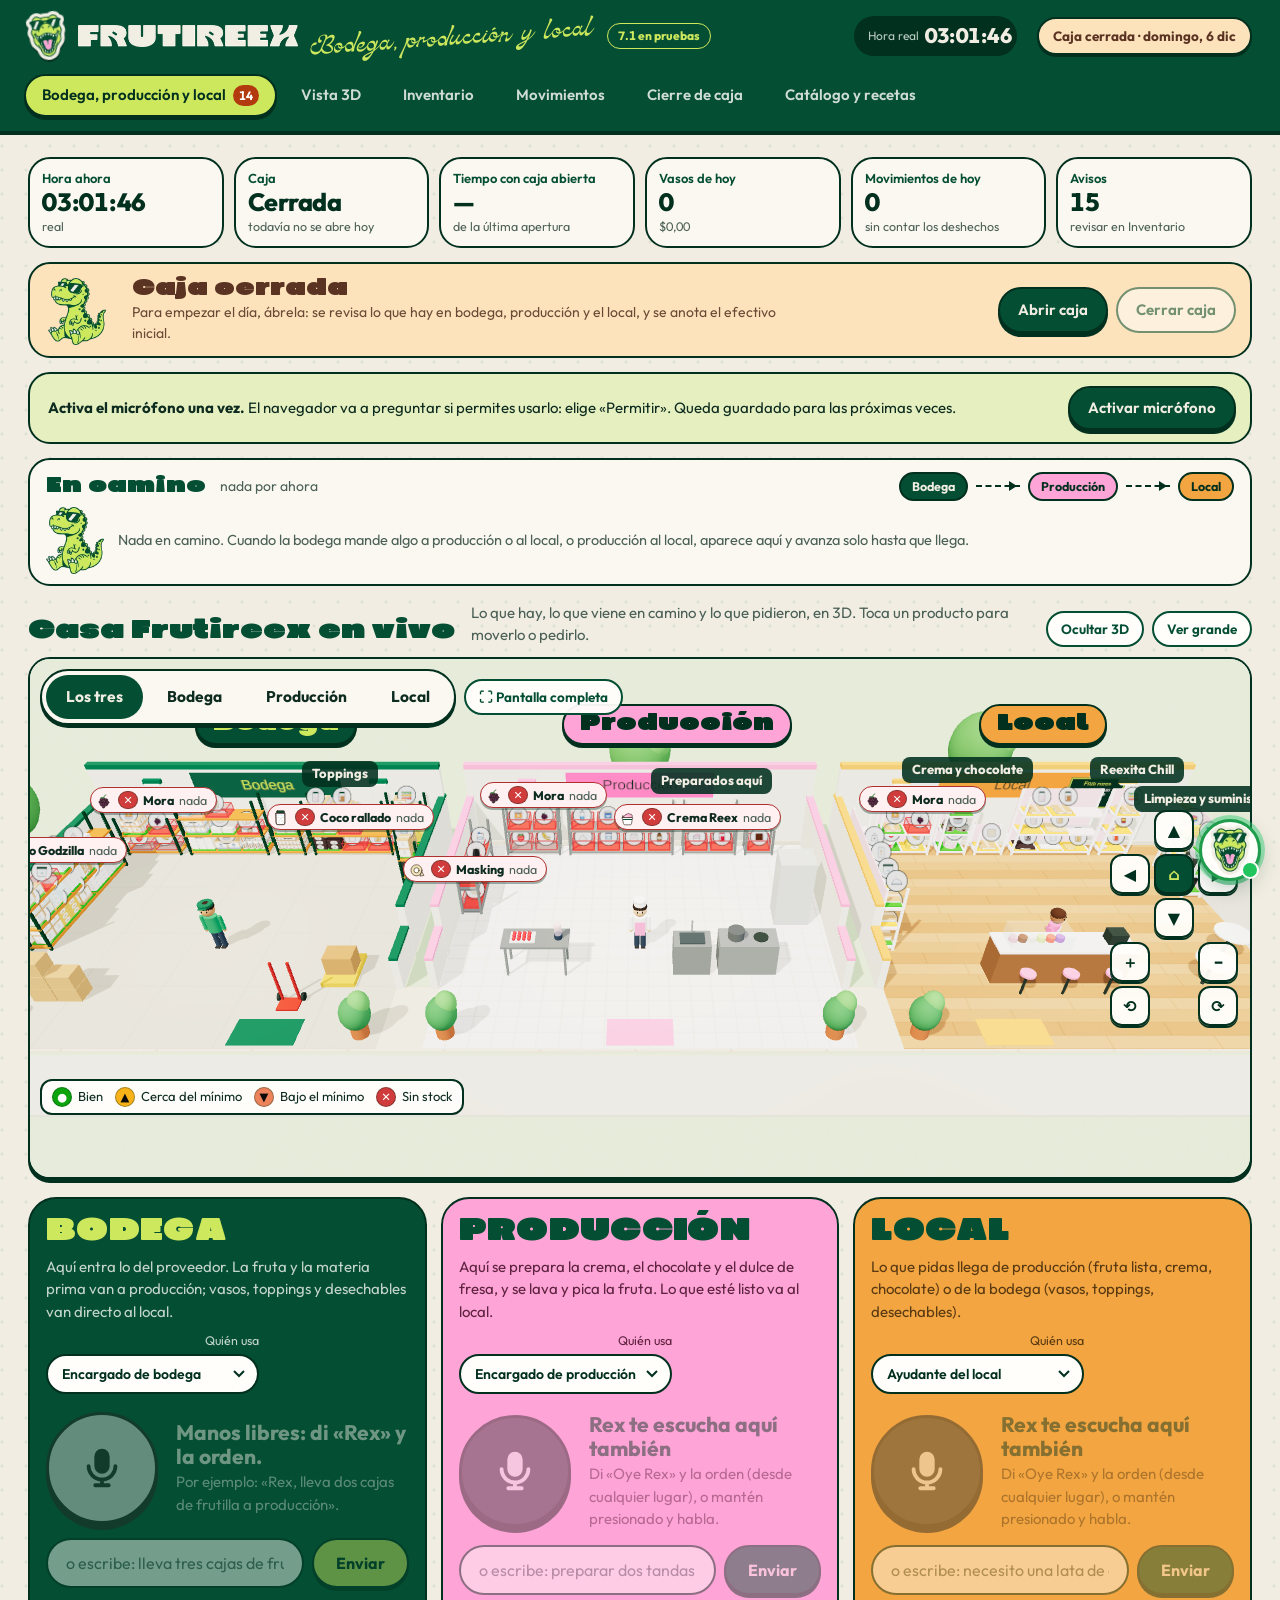
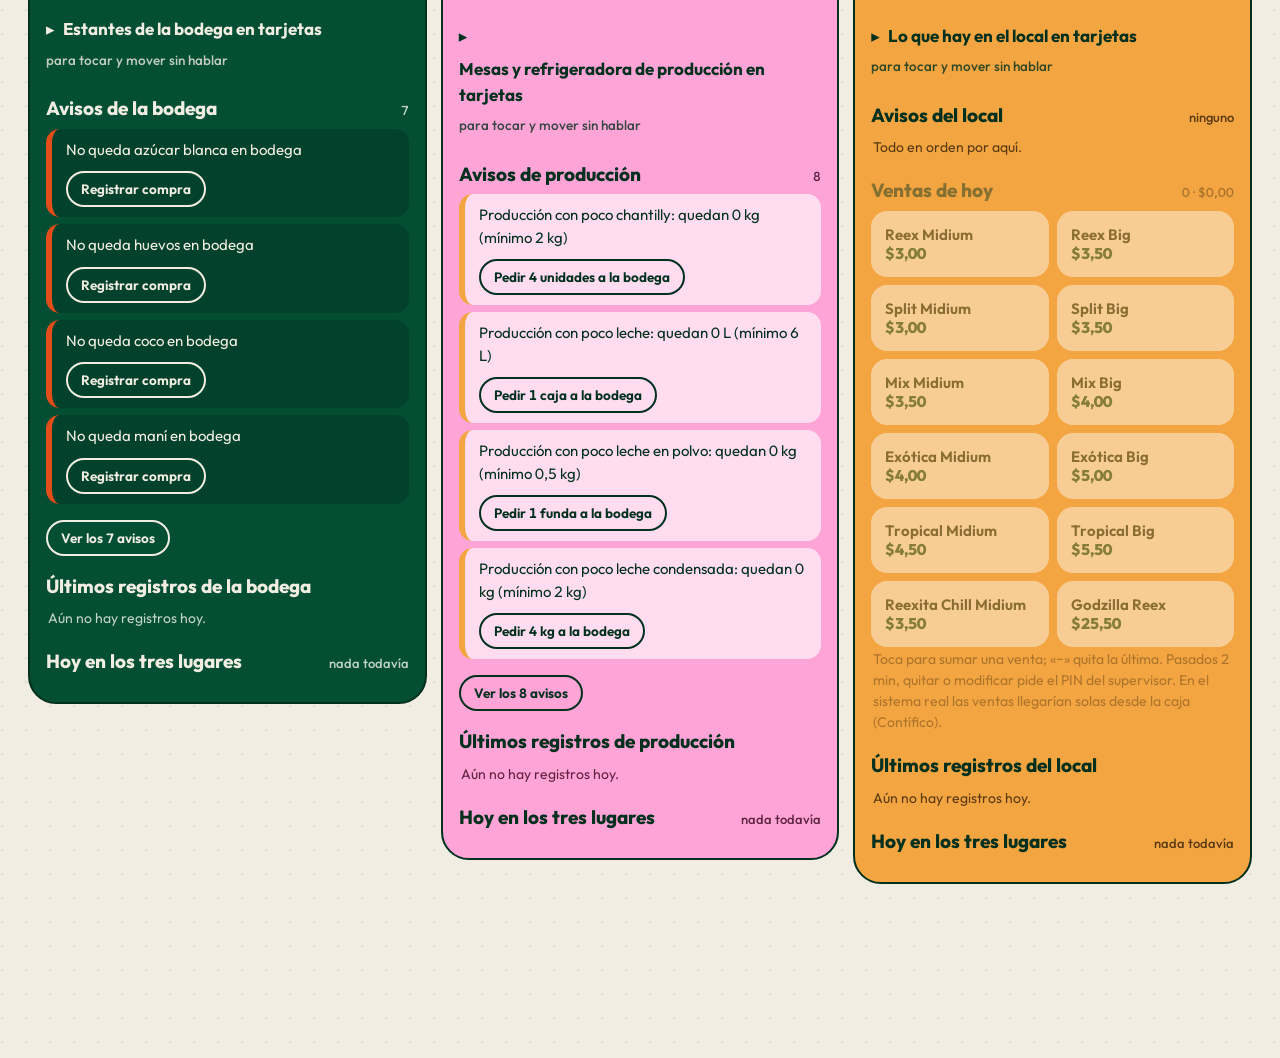
==== index.html @ 5daaaaa0 "Add files via upload" ====
<!doctype html>
<html lang="es">
<head>
<meta charset="utf-8">
<meta name="viewport" content="width=device-width,initial-scale=1">
<meta name="robots" content="noindex">
<meta name="theme-color" content="#044E33">
<title>Frutireex Bodega, Producción y Local</title>
<link rel="icon" href="[data-uri]">
<style>
/* Frutireex · Prototipo bodega V7 — diseño con la identidad de la marca (bodega · producción · local) */
@font-face{font-family:"Outfit";src:url([data-uri]) format("woff2");font-weight:100 900;font-style:normal;font-display:swap}
@font-face{font-family:"Zilla Rounded";src:url([data-uri]) format("woff2");font-weight:400 900;font-display:swap}
@font-face{font-family:"Fresh Blushes";src:url([data-uri]) format("woff2");font-weight:400;font-display:swap}
:root{
  --verde:#044E33;--verde-2:#0A6343;--hondo:#02301F;--musgo:#0B5A3C;
  --lima:#CEE85D;--lima-2:#E5EFC0;--lima-3:#F3F8DE;--lima-osc:#8DB22A;
  --rosa:#FFA4D6;--rosa-2:#FFD3EA;--rosa-3:#FFEDF6;--rosa-tinta:#8E2C5C;
  --crema:#F1EDE2;--papel:#FBF8F1;--blanco:#FFFEFB;--linea:#D9D0BB;--linea-2:#E8E1CF;
  --tinta:#0D2B1F;--tinta-2:#4B6056;--flama:#E24D1A;--flama-t:#B23A0E;--naranja:#F2A541;--naranja-2:#FCE3BC;
  --banana:#F3E7BE;--choco:#5B3322;
  --f-ui:"Outfit","Segoe UI",system-ui,-apple-system,Roboto,Arial,sans-serif;
  --f-disp:"Zilla Rounded","Arial Black","Segoe UI Black",sans-serif;
  --f-script:"Fresh Blushes","Brush Script MT",cursive;
  --tinta-borde:2px solid var(--hondo);
  --r-xl:28px;--r-l:22px;--r:16px;--r-s:11px;
  --sombra-dura:0 4px 0 var(--hondo);
  --sombra-sticker:6px 6px 0 var(--hondo);
}
*{box-sizing:border-box}
html{-webkit-text-size-adjust:100%;scroll-padding-top:12px}
body{margin:0;color:var(--tinta);font:16px/1.5 var(--f-ui);font-variant-numeric:tabular-nums;-webkit-font-smoothing:antialiased;
  background:radial-gradient(circle at 2px 2px,rgba(4,78,51,.075) 1.3px,transparent 1.8px) 0 0/24px 24px,var(--crema)}
button,input,select,textarea{font:inherit;color:inherit}
button{cursor:pointer}
img{max-width:100%}
:focus-visible{outline:3px solid var(--flama);outline-offset:2px;border-radius:6px}
.sr{position:absolute;width:1px;height:1px;overflow:hidden;clip:rect(0 0 0 0);white-space:nowrap}
h1,h2,h3{margin:0;line-height:1.15;font-weight:700}
.tenue{color:var(--tinta-2);opacity:.6}

/* ================= encabezado ================= */
.top{background:var(--verde);color:var(--crema);display:flex;align-items:center;gap:14px 20px;padding:12px 28px 10px;flex-wrap:wrap}
.marca{display:flex;align-items:center;gap:12px;margin-right:auto;min-width:0}
.reex-cara{width:38px;height:auto;flex:none;transform:rotate(-8deg);filter:drop-shadow(0 2px 0 var(--hondo))}
.top .logo{height:22px;width:auto;display:block}
.script{font-family:var(--f-script);color:var(--lima);font-size:31px;line-height:1;transform:rotate(-4deg) translateY(2px);white-space:nowrap}
.top-v{font-size:12.5px;color:#B9CCBF}
.reloj{display:flex;align-items:center;gap:6px;background:var(--hondo);border-radius:999px;padding:4px 5px 4px 14px}
.reloj small{color:#B9CCBF;font-size:12px}
.reloj output{font-weight:800;font-size:21px;min-width:58px;text-align:center;letter-spacing:.02em}
.reloj button{border:0;background:var(--musgo);color:var(--crema);border-radius:999px;padding:6px 12px;font-size:13px;font-weight:600;min-height:36px}
.reloj button:hover{background:var(--lima);color:var(--hondo)}
.dia{font-size:13.5px;font-weight:700;padding:7px 14px;border-radius:999px;background:var(--lima);color:var(--hondo);border:2px solid var(--hondo);box-shadow:0 2px 0 var(--hondo)}
.dia.cerrado{background:var(--naranja-2);color:var(--choco)}

.tabs{display:flex;gap:6px;padding:4px 24px 14px;background:var(--verde);overflow-x:auto;scrollbar-width:none;border-bottom:4px solid var(--hondo)}
.tabs::-webkit-scrollbar{display:none}
.tabs button{border:2px solid transparent;background:transparent;color:#CFDCD3;padding:8px 16px;border-radius:999px;white-space:nowrap;font-weight:600;font-size:15px;min-height:42px;position:relative}
.tabs button:hover{background:var(--musgo);color:var(--crema)}
.tabs button[aria-selected=true]{background:var(--lima);color:var(--hondo);border-color:var(--hondo);box-shadow:0 3px 0 var(--hondo)}
.tabs .n[hidden]{display:none}
.tabs .n{display:inline-block;min-width:21px;padding:0 6px;margin-left:7px;border-radius:999px;background:var(--flama-t);color:#fff;font-size:12px;line-height:21px;text-align:center;font-weight:700}

main{max-width:1380px;margin:0 auto;padding:22px 28px 90px}
.vista[hidden]{display:none}
.intro{display:flex;align-items:flex-end;justify-content:space-between;gap:16px;margin:4px 0 18px;flex-wrap:wrap}
.intro h2{font-family:var(--f-disp);font-weight:400;font-size:36px;color:var(--verde);letter-spacing:.005em}
.intro p{margin:6px 0 0;color:var(--tinta-2);max-width:68ch}

/* ================= botones ================= */
.b{display:inline-flex;align-items:center;justify-content:center;gap:6px;border:2px solid var(--verde);background:var(--blanco);color:var(--verde);border-radius:999px;padding:9px 18px;font-weight:650;font-size:15px;line-height:1.2;min-height:44px;transition:transform .08s,box-shadow .08s,background .12s}
.b:hover{background:var(--lima-3)}
.b.prim{background:var(--verde);color:var(--crema);border-color:var(--hondo);box-shadow:var(--sombra-dura)}
.b.prim:hover{background:var(--musgo)}
.b.lima{background:var(--lima);color:var(--hondo);border-color:var(--hondo);box-shadow:var(--sombra-dura)}
.b.lima:hover{background:#DAF07A}
.b.prim:active,.b.lima:active{transform:translateY(3px);box-shadow:0 1px 0 var(--hondo)}
.b.peq{padding:5px 13px;font-size:13.5px;min-height:36px}
.b.peligro{border-color:var(--flama-t);color:var(--flama-t)}
.b.peligro:hover{background:var(--flama-t);color:#fff;border-color:var(--flama-t)}
.b:disabled{opacity:.5;cursor:not-allowed;box-shadow:none;transform:none}
.fila-b{display:flex;gap:8px;flex-wrap:wrap;align-items:center}
.candado{width:14px;height:14px;flex:none}
.cerrar-x{flex:none;width:40px;height:40px;border-radius:50%;border:2px solid var(--hondo);background:var(--blanco);color:var(--hondo);font-size:24px;line-height:1;font-weight:500;display:grid;place-items:center}
.cerrar-x:hover{background:var(--rosa-2)}

/* ================= día abierto / cerrado ================= */
.turno{display:flex;align-items:center;gap:14px 26px;flex-wrap:wrap;background:var(--papel);border:2px solid var(--hondo);border-radius:var(--r-l);padding:12px 14px 12px 18px;margin:0 0 14px}
.turno-e{display:flex;align-items:center;gap:12px;margin-right:auto;flex:1 1 300px;min-width:0}
.turno-e b{display:block;font-family:var(--f-disp);font-weight:400;font-size:24px;color:var(--verde);line-height:1.1}
.turno-e small{display:block;color:var(--tinta-2);font-size:14px;max-width:72ch}
.foco{flex:none;width:18px;height:18px;border-radius:50%;background:var(--linea);border:2px solid var(--hondo)}
.turno.abierto .foco{background:var(--lima);box-shadow:0 0 0 5px rgba(206,232,93,.45);animation:late 2.4s ease-in-out infinite}
.turno.cerrado{background:var(--naranja-2)}
.turno.cerrado .turno-e b{color:var(--choco)}
.turno.cerrado .turno-e small{color:#6A4A35}
.turno-reex{width:58px;height:auto;flex:none;margin:-6px 0 -10px}
.turno-c{display:flex;gap:6px;margin:0;flex-wrap:wrap}
.turno-c div{background:var(--lima-3);border-radius:14px;padding:5px 14px 6px;min-width:84px}
.turno-c dt{font-size:12px;color:var(--tinta-2)}
.turno-c dd{margin:0;font-weight:800;font-size:22px;color:var(--verde);line-height:1.15}
.turno-b{min-height:46px}

/* aviso de micrófono */
.voz-aviso{display:flex;gap:16px;align-items:center;justify-content:space-between;background:var(--lima-2);border:2px solid var(--hondo);border-radius:var(--r-l);padding:12px 14px 12px 18px;margin:0 0 14px;font-size:15px}
.voz-aviso.mal{background:#FCE6DC}
.voz-aviso small{display:block;color:var(--tinta-2);margin-top:4px}
.voz-aviso .b{flex:none}
.pasos-voz{margin:6px 0 2px;padding-left:22px}
.pasos-voz li{margin:2px 0}

/* ================= franja «en camino» ================= */
.ruta-banda{background:var(--papel);border:2px solid var(--hondo);border-radius:var(--r-l);padding:12px 16px 14px;margin:0 0 16px}
.rb-cab{display:flex;align-items:center;gap:8px 14px;flex-wrap:wrap}
.rb-cab h2{font-family:var(--f-disp);font-weight:400;font-size:22px;color:var(--verde)}
.rb-n{font-size:14px;color:var(--tinta-2)}
.rb-pines{margin-left:auto;display:flex;align-items:center;gap:8px}
.pin{font-size:12.5px;font-weight:700;padding:3px 11px;border-radius:999px;border:2px solid var(--hondo)}
.pin-B{background:var(--verde);color:var(--crema)}
.pin-L{background:var(--naranja);color:var(--hondo)}
.pin-P{background:var(--rosa);color:var(--hondo)}
.rb-flecha{width:44px;border-top:2.5px dashed var(--hondo);position:relative}
.rb-flecha::after{content:"";position:absolute;right:-2px;top:-6.5px;border:5px solid transparent;border-left:8px solid var(--hondo)}
.rb-vacio{display:flex;align-items:center;gap:14px;margin-top:6px}
.rb-vacio img{width:58px;height:auto;flex:none}
.rb-vacio p{margin:0;color:var(--tinta-2);font-size:14.5px}
.ruta-banda.vacia{padding-bottom:10px}
.rb-lista{display:grid;grid-template-columns:repeat(auto-fill,minmax(340px,1fr));gap:10px;margin-top:10px}
.viaje{position:relative;display:grid;grid-template-columns:1fr auto;grid-template-areas:"pista pista" "info boton";gap:4px 12px;align-items:center;background:var(--blanco);border:2px solid var(--linea);border-radius:var(--r);padding:10px 12px 10px}
.viaje .pista{grid-area:pista}
.viaje .v-info{grid-area:info;min-width:0}
.viaje > .b{grid-area:boton}
.viaje b{display:block;font-size:15px;line-height:1.25}
.viaje small{display:block;color:var(--tinta-2);font-size:13px;margin-top:2px}
.pista{display:block;height:40px;position:relative}
.via-p{position:absolute;left:4px;right:4px;top:0;bottom:0}
.via-p::before{content:"";position:absolute;left:0;right:0;top:62%;border-top:2.5px dashed var(--linea)}
.viaje.der .via-p::after,.viaje.izq .via-p::after{content:"";position:absolute;top:calc(62% - 5px);width:12px;height:12px;border-radius:50%;border:2px solid var(--hondo)}
.viaje.der .via-p::after{right:-4px;background:var(--rosa)}
.viaje.izq .via-p::after{left:-4px;background:var(--verde)}
.viaje.a-P .via-p::after{background:var(--rosa)}
.viaje.a-L .via-p::after{background:var(--naranja)}
.viaje.a-B .via-p::after{background:var(--verde)}
.movil{position:absolute;top:0;left:0;width:34px;height:34px;display:block}
.movil .v-ico{width:34px;height:34px;display:block;animation:salta .7s ease-in-out infinite alternate}
@keyframes salta{to{transform:translateY(-4px)}}
.viaje.llegando{border-color:var(--hondo);box-shadow:0 0 0 4px rgba(206,232,93,.75)}
.viaje.llegando .movil .v-ico{animation:none}
.viaje.tarde{border-color:var(--flama)}
.viaje.tarde small{color:var(--flama-t);font-weight:700}
.viaje.pedido{grid-template-columns:auto 1fr auto;grid-template-areas:"ico info boton";border-style:dashed;border-color:var(--rosa-tinta);background:var(--rosa-3)}
.viaje.pedido > .v-ico{grid-area:ico;width:36px;height:36px}
.viaje.llego{grid-template-columns:auto 1fr;grid-template-areas:"ico info";border-color:var(--hondo);background:var(--lima-2);animation:sale 4.5s ease-in forwards}
.viaje.llego > .v-ico{grid-area:ico;width:36px;height:36px}
.viaje.llego b{color:var(--verde)}
.viaje.entra{animation:entra .5s ease-out}
@keyframes entra{from{opacity:0;transform:translateY(-10px)}}
@keyframes sale{0%{opacity:0;transform:scale(.9)}10%{opacity:1;transform:scale(1.03)}20%{transform:none}80%{opacity:1}100%{opacity:0;transform:translateX(16px)}}

/* ================= pantallas de bodega y local ================= */
.selector{display:none;position:sticky;top:0;z-index:15;margin:0 -2px 12px;background:var(--papel);border:2px solid var(--hondo);border-radius:999px;padding:4px;box-shadow:0 3px 0 var(--hondo)}
.selector button{flex:1;border:0;background:transparent;border-radius:999px;padding:10px 12px;font-weight:700;font-size:15.5px;min-height:46px}
.selector button[aria-pressed=true]{background:var(--verde);color:var(--crema)}
.selector button[data-ver=L][aria-pressed=true]{background:var(--naranja);color:var(--hondo)}
.selector button[data-ver=P][aria-pressed=true]{background:var(--rosa);color:var(--hondo)}
.dispositivos{display:grid;grid-template-columns:repeat(3,minmax(0,1fr));gap:14px;align-items:start}
.disp{border-radius:var(--r-xl);padding:20px 20px 22px;position:relative;min-width:0;border:2px solid var(--hondo)}
.disp-B{background:var(--verde);color:var(--crema);--acento:var(--lima);--acento-t:var(--hondo);--sub:#C3D4C9;--zona:rgba(241,237,226,.07);--zona-borde:rgba(2,48,31,.55);--item:rgba(2,48,31,.42)}
.disp-P{background:var(--rosa);color:var(--hondo);--acento:var(--verde);--acento-t:var(--crema);--sub:#5E2340;--zona:rgba(255,255,255,.34);--zona-borde:rgba(142,44,92,.28);--item:rgba(255,255,255,.62)}
.disp-P .lugar{color:var(--verde)}
.disp-P .escucha b{color:var(--hondo)}
.disp-P .via{background:rgba(2,48,31,.1)}
.disp-L{background:var(--naranja);color:var(--hondo);--acento:var(--verde);--acento-t:var(--crema);--sub:#5A3A12;--zona:rgba(255,255,255,.3);--zona-borde:rgba(120,72,14,.3);--item:rgba(255,255,255,.58)}
.disp-h{display:flex;align-items:flex-start;gap:12px;justify-content:space-between}
.disp-t{min-width:0}
.lugar{font-family:var(--f-disp);font-weight:400;font-size:46px;line-height:.95;letter-spacing:.01em;text-transform:uppercase}
/* tres pantallas lado a lado: el nombre del lugar arriba y «Quién usa» debajo */
@media (min-width:1181px){
  .disp{padding:18px 16px 20px}
  .disp-h{flex-wrap:wrap;gap:8px}
  .disp-t{flex:1 1 100%}
  .lugar{font-size:clamp(30px,2.55vw,44px)}
  .quien{flex-direction:row;align-items:center;gap:8px}
}
.disp-B .lugar{color:var(--lima)}
.disp-L .lugar{color:var(--verde)}
.disp-h p{margin:8px 0 0;color:var(--sub);font-size:15px;max-width:38ch}
.quien{display:flex;flex-direction:column;align-items:flex-end;gap:4px;font-size:12.5px;color:var(--sub)}
.quien select{appearance:none;-webkit-appearance:none;background:var(--blanco) url("data:image/svg+xml,%3Csvg xmlns='http://www.w3.org/2000/svg' width='12' height='8'%3E%3Cpath d='M1 1l5 5 5-5' fill='none' stroke='%2302301F' stroke-width='2'/%3E%3C/svg%3E") no-repeat right 12px center;color:var(--hondo);border:2px solid var(--hondo);border-radius:999px;padding:7px 34px 7px 14px;font-size:14px;font-weight:600;min-height:40px}

/* micrófono */
.hablar{display:flex;align-items:center;gap:18px;margin:18px 0 14px}
.mic{flex:none;position:relative;width:112px;height:112px;border-radius:50%;border:3px solid var(--hondo);background:var(--acento);color:var(--acento-t);display:grid;place-items:center;box-shadow:0 6px 0 var(--hondo);transition:transform .1s,box-shadow .1s;touch-action:none;-webkit-user-select:none;user-select:none}
.mic svg{width:46px;height:46px;position:relative;z-index:1}
.mic:hover{filter:brightness(1.05)}
.mic:active,.mic.on{transform:translateY(4px);box-shadow:0 2px 0 var(--hondo)}
.mic.on::before,.mic.on::after{content:"";position:absolute;inset:-6px;border-radius:50%;border:4px solid var(--acento);animation:onda 1.4s ease-out infinite;pointer-events:none}
.mic.on::after{animation-delay:.7s}
@keyframes onda{from{transform:scale(.95);opacity:.95}to{transform:scale(1.45);opacity:0}}
.escucha{font-size:15px;color:var(--sub);min-height:3em;min-width:0}
/* manos libres («Rex, …») */
.manos{display:inline-flex;align-items:center;gap:8px;margin:-4px 0 12px;border:2px solid currentColor;background:transparent;color:inherit;border-radius:999px;padding:6px 14px 6px 10px;font-size:13.5px;font-weight:650;min-height:38px}
.manos-luz{width:12px;height:12px;border-radius:50%;background:transparent;border:2px solid currentColor;flex:none}
.manos[aria-pressed=true]{background:var(--blanco);color:var(--hondo);border-color:var(--hondo)}
.manos[aria-pressed=true] .manos-luz{background:var(--naranja);border-color:var(--hondo)}
.manos.oye .manos-luz{background:var(--lima-osc);animation:latido 1.6s ease-in-out infinite}
@keyframes latido{50%{box-shadow:0 0 0 6px rgba(141,178,42,.25)}}
.escucha b{display:block;font-weight:750;font-size:21px;line-height:1.15;color:inherit;margin-bottom:3px}
.disp-B .escucha b{color:var(--crema)}
.disp-L .escucha b{color:var(--hondo)}
.orden{display:flex;gap:8px}
.orden input{flex:1;min-width:0;border:2px solid var(--hondo);background:var(--blanco);color:var(--tinta);border-radius:999px;padding:11px 18px;font-size:16px;min-height:50px}
.orden input::placeholder{color:#5F7268}
.orden button{border:2px solid var(--hondo);border-radius:999px;padding:0 22px;background:var(--acento);color:var(--acento-t);font-weight:700;font-size:16px;min-height:50px;box-shadow:0 3px 0 var(--hondo)}
.orden button:active{transform:translateY(2px);box-shadow:0 1px 0 var(--hondo)}
.disp.cerrado .hablar,.disp.cerrado .orden,.disp.cerrado [data-ventas]{opacity:.45}
.disp.cerrado .mic{filter:grayscale(1)}

/* bloques dentro de cada pantalla */
.bloque{margin-top:20px}
.bloque:empty{display:none}
.bloque > h3{font-weight:750;font-size:19px;margin:0 0 9px;display:flex;justify-content:space-between;align-items:baseline;gap:10px;flex-wrap:wrap}
.disp-B .bloque > h3{color:var(--crema)}
.bloque > h3 small{font-family:var(--f-ui);font-weight:500;color:var(--sub);font-size:13px}
.lista{display:grid;gap:7px}
.item{background:var(--item);border-radius:14px;padding:10px 12px 10px 14px;display:flex;gap:10px;align-items:center;justify-content:space-between;font-size:15px;flex-wrap:wrap}
.item .t{min-width:0;flex:1 1 220px}
.item .t small{display:block;color:var(--sub);font-size:13px}
.item .fila-b{flex:none}
.disp .b{border-color:currentColor;color:inherit;background:transparent}
.disp .b:hover{background:var(--acento);border-color:var(--hondo);color:var(--acento-t)}
.disp .b.lima{background:var(--lima);border-color:var(--hondo);color:var(--hondo)}
.disp .b.prim{background:var(--verde);border-color:var(--hondo);color:var(--crema)}
.disp-B .b.prim{background:var(--crema);color:var(--verde)}
.disp .b.prim:hover{background:var(--hondo);color:var(--crema)}
.vacio{color:var(--sub);font-size:14px;margin:0;padding:2px}
.aviso{border-left:6px solid var(--naranja)}
.aviso.critico{border-left-color:var(--flama)}
.aviso.alto{border-left-color:var(--naranja)}
.aviso.medio{border-left-color:var(--sub)}
.mov{font-size:14px}
.mov.deshecho .t{text-decoration:line-through;opacity:.6}
.via{display:inline-block;font-size:12px;border-radius:999px;padding:0 8px;margin-left:6px;background:rgba(255,255,255,.22);vertical-align:1px;font-weight:600}
.disp-L .via{background:rgba(2,48,31,.1)}

/* ----- estantes (plano) ----- */
.plano{display:flex;flex-wrap:wrap;gap:10px}
.zona{flex:1 1 calc(var(--n) * 96px + 4px);min-width:min(100%,200px);border-radius:20px;padding:32px 10px 14px;position:relative;background:var(--zona);box-shadow:inset 0 -7px 0 var(--zona-borde)}
.zona-n{position:absolute;top:8px;left:13px;font-weight:750;font-size:14px;line-height:1.2;color:var(--sub)}
.disp-B .zona-n{color:var(--lima)}
.cajones{display:grid;grid-template-columns:repeat(auto-fill,minmax(88px,1fr));gap:8px}
.cajon{--estado:var(--lima-osc);position:relative;display:flex;flex-direction:column;align-items:flex-start;gap:1px;border:2px solid transparent;border-radius:16px;padding:9px 9px 12px;min-height:138px;text-align:left;background:var(--blanco);color:var(--tinta);transition:transform .1s,box-shadow .1s,border-color .1s}
.cajon .ico{width:52px;height:52px;display:block;margin:0 0 4px -2px;flex:none}
.c-n{font-size:13.5px;line-height:1.15;font-weight:650;overflow-wrap:anywhere;hyphens:auto}
.c-q{font-weight:800;font-size:16px;line-height:1.2;color:var(--verde);margin-top:auto;padding-top:3px}
.c-bar{display:block;width:100%;height:7px;border-radius:4px;background:var(--linea-2);margin-top:6px;overflow:hidden}
.c-bar i{display:block;height:100%;width:var(--lleno);background:var(--estado);border-radius:4px}
.c-tag{position:absolute;top:7px;right:7px;font-style:normal;font-size:11.5px;font-weight:700;padding:1px 8px;border-radius:999px;border:1.5px solid var(--hondo);line-height:1.5}
.c-tag.vacio{background:var(--flama-t);color:#fff;transform:rotate(4deg)}
.c-tag.bajo{background:var(--naranja);color:var(--hondo)}
.cajon.bajo{--estado:var(--naranja)}
.cajon.vacio{--estado:var(--flama);background:#FFF4EE;border-color:var(--flama)}
.cajon.vacio .ico{opacity:.45;filter:grayscale(.7)}
.cajon.vacio .c-q{color:var(--flama-t)}
.cajon:hover{transform:translateY(-2px);border-color:var(--hondo);box-shadow:0 4px 0 var(--hondo)}
.cajon.elegido{border-color:var(--hondo);box-shadow:0 0 0 4px var(--acento)}
.cajon.par{box-shadow:0 0 0 4px var(--acento)}
.leyenda{display:flex;gap:6px 16px;flex-wrap:wrap;font-size:13px;color:var(--sub);margin:10px 4px 0;align-items:center}
.leyenda i{display:inline-block;width:22px;height:7px;border-radius:4px;margin-right:6px;vertical-align:2px}
.leyenda i.ok{background:var(--lima-osc)}
.leyenda i.bajo{background:var(--naranja)}
.leyenda i.vacio{background:var(--flama)}
.delta{position:absolute;top:7px;right:7px;font-style:normal;font-weight:800;font-size:13px;line-height:1.5;padding:1px 8px;border-radius:999px;border:1.5px solid var(--hondo);pointer-events:none;white-space:nowrap;z-index:2;animation:flota 3.4s ease-out forwards}
.delta.sube{background:var(--lima);color:var(--hondo)}
.delta.baja{background:var(--naranja);color:var(--hondo)}
@keyframes flota{0%{opacity:0;transform:translateY(8px) scale(.8)}12%{opacity:1;transform:translateY(0) scale(1.12)}22%{transform:scale(1)}78%{opacity:1}100%{opacity:0;transform:translateY(-12px)}}
.cajon.cambio-sube{animation:brilla-sube 1.8s ease-out}
.cajon.cambio-baja{animation:brilla-baja 1.8s ease-out}
@keyframes brilla-sube{25%{box-shadow:0 0 0 6px rgba(206,232,93,.95)}100%{box-shadow:0 0 0 0 rgba(206,232,93,0)}}
@keyframes brilla-baja{25%{box-shadow:0 0 0 6px rgba(242,165,65,.95)}100%{box-shadow:0 0 0 0 rgba(242,165,65,0)}}

/* ficha al pasar el mouse */
.ficha{position:fixed;z-index:40;width:264px;background:var(--hondo);color:var(--crema);border-radius:18px;padding:12px 14px;box-shadow:0 16px 40px rgba(0,0,0,.3);pointer-events:none;font-size:13.5px;line-height:1.35;border:2px solid var(--lima)}
.ficha[hidden]{display:none}
.f-n{display:flex;align-items:center;gap:8px;font-size:16px;margin-bottom:4px}
.f-ico{width:32px;height:32px;flex:none}
.f-fila{display:grid;grid-template-columns:auto 1fr;column-gap:10px;align-items:baseline;padding:7px 0 4px;border-top:1px solid rgba(241,237,226,.15)}
.f-l{font-size:12px;font-weight:700;padding:1px 9px;border-radius:999px}
.f-fila.B .f-l{background:var(--lima);color:var(--hondo)}
.f-fila.L .f-l{background:var(--naranja);color:var(--hondo)}
.f-fila b{font-weight:800;font-size:17px}
.f-fila.vacio b{color:#FFB199}
.f-fila small{grid-column:1/-1;color:#B9CCBF;font-size:12px}
.f-bar{grid-column:1/-1;display:block;height:6px;border-radius:3px;background:rgba(241,237,226,.18);margin-top:4px;overflow:hidden}
.f-bar i{display:block;height:100%;background:var(--lima)}
.f-fila.bajo .f-bar i{background:var(--naranja)}
.f-cam{margin:6px 0 0;color:var(--lima)}
.f-pie{margin:6px 0 0;color:#B9CCBF;font-size:12px}

/* ----- hoja para mover sin hablar ----- */
.hoja{background:var(--papel);color:var(--tinta);border:3px solid var(--hondo);border-radius:var(--r-l);padding:14px 16px 14px;margin-top:12px;box-shadow:var(--sombra-sticker);animation:aparece .18s ease-out}
.hoja-cab{display:flex;align-items:center;gap:12px}
.hoja-cab > div{flex:1;min-width:0}
.hoja-cab b{display:block;font-family:var(--f-disp);font-weight:400;font-size:22px;line-height:1.15;color:var(--verde)}
.hoja-cab small{color:var(--tinta-2);font-size:13.5px}
.hoja-ico{width:54px;height:54px;flex:none}
.hoja .paso{display:flex;align-items:center;gap:10px;margin:12px 0 8px}
.hoja .paso > button{width:52px;height:52px;flex:none;border-radius:50%;border:2px solid var(--hondo);background:var(--blanco);color:var(--hondo);font-size:26px;line-height:1;font-weight:600;box-shadow:0 3px 0 var(--hondo)}
.hoja .paso > button:active{transform:translateY(2px);box-shadow:0 1px 0 var(--hondo)}
.hoja .paso .cant{width:120px;font-weight:800;font-size:28px;text-align:center;border:2px solid var(--hondo);border-radius:14px;padding:4px 6px;background:var(--blanco);color:var(--tinta);min-height:52px}
.chips{display:flex;gap:7px;flex-wrap:wrap;margin-top:10px}
.chip{border:2px solid var(--verde);background:var(--blanco);color:var(--verde);border-radius:999px;padding:6px 14px;font-size:14.5px;font-weight:650;min-height:38px}
.chip:hover{background:var(--lima-3)}
.chip[aria-pressed=true]{background:var(--verde);color:var(--crema);border-color:var(--hondo)}
.chips.unidades{margin-top:0}
.hoja .voz-eq{font-size:13px;color:var(--tinta-2);margin:8px 0 0}
.hoja-aviso{margin:10px 0 0;padding:8px 12px;border-radius:12px;background:var(--banana);font-size:14px}
.hoja-aviso.no{background:#FCE6DC;color:#7A2208;font-weight:600}
.b.grande{display:flex;width:100%;padding:14px 18px;font-size:18px;font-weight:700;margin:12px 0 10px;border-radius:16px;min-height:58px;text-align:center}
.hoja .b.prim.grande{background:var(--verde);color:var(--crema);border-color:var(--hondo)}
.hoja .otras{gap:7px}
.hoja .otras > span{font-size:13.5px;color:var(--tinta-2);margin-right:2px}
.hoja .b{color:var(--verde);border-color:var(--verde);background:var(--blanco)}
.hoja .b:hover{background:var(--lima-3);color:var(--verde)}
.hoja .b:disabled,.disp .b:disabled{background:var(--linea-2);border-color:var(--linea);color:var(--tinta-2);box-shadow:none}
.hoja.distinto{display:grid;gap:8px}
.hoja-tit{font-family:var(--f-disp);font-weight:400;font-size:21px;color:var(--verde)}
.llego-fila{display:flex;align-items:center;justify-content:space-between;gap:10px;background:var(--blanco);border-radius:12px;padding:8px 10px;border:1.5px solid var(--linea-2)}
.llego-fila small{color:var(--tinta-2)}
.llego-in{display:flex;align-items:center;gap:6px;color:var(--tinta-2)}
.llego-in input{width:96px;border:2px solid var(--hondo);border-radius:10px;padding:6px 8px;text-align:right;font-size:17px;background:#fff;color:var(--tinta)}

/* ----- tarjeta de la pregunta ----- */
.tarjeta{position:relative;margin:16px 0 0;background:var(--papel);color:var(--tinta);border:3px solid var(--hondo);border-radius:var(--r-l);padding:16px 18px 14px;box-shadow:var(--sombra-sticker);animation:aparece .2s ease-out}
.t-titulo{margin:0 0 4px;font-family:var(--f-disp);font-weight:400;font-size:27px;line-height:1.1;color:var(--verde);display:flex;align-items:center;gap:10px;flex-wrap:wrap}
.tarjeta.duda .t-titulo{color:#7A4300}
.tarjeta.no .t-titulo{color:var(--flama-t);padding-right:72px}
.tarjeta.info .t-titulo{color:var(--rosa-tinta)}
.t-reex{position:absolute;right:14px;top:10px;width:60px;height:auto;transform:rotate(6deg)}
.tarjeta .dicho{margin:0;color:var(--tinta-2);font-size:13.5px}
.tarjeta .ent{margin:8px 0 2px;font-size:24px;font-weight:700;line-height:1.2;color:var(--verde)}
.tarjeta .ent.info{font-size:20px;color:var(--tinta)}
.tarjeta.no .ent{color:var(--flama-t)}
.tarjeta .det{margin:4px 0 0;font-size:14px;color:var(--tinta-2)}
.tarjeta .det.pie{margin-top:10px;font-size:13px}
.tarjeta > ul{margin:10px 0 0;padding:0;list-style:none;display:grid;gap:6px}
.tarjeta > ul > li{background:var(--banana);border-radius:11px;padding:7px 12px;font-size:14px}
.tarjeta .acc{display:flex;gap:10px;margin-top:14px;flex-wrap:wrap;align-items:center}
.tarjeta .acc .b{min-height:52px;padding:10px 24px;font-size:17px}
.tarjeta .acc .b.si{min-width:170px;font-size:19px;min-height:58px}
.tarjeta .acc .b.no{min-height:58px;min-width:96px}
.tarjeta .acc .forzar{margin-left:auto;font-size:13.5px;min-height:40px;padding:6px 14px;border-style:dashed}
.oyendo{display:inline-flex;align-items:center;gap:3px;font-family:var(--f-ui);font-size:13px;font-weight:700;color:#fff;background:var(--flama-t);border:2px solid var(--hondo);border-radius:999px;padding:2px 11px 2px 9px}
.oyendo i{display:inline-block;width:3px;height:12px;border-radius:2px;background:#fff;animation:barra .9s ease-in-out infinite}
.oyendo i:nth-child(2){animation-delay:.15s}
.oyendo i:nth-child(3){animation-delay:.3s;margin-right:5px}
@keyframes barra{0%,100%{transform:scaleY(.4)}50%{transform:scaleY(1)}}
.ruta-t{margin:8px 0 6px;font-weight:700;color:var(--tinta-2);font-size:14.5px}
.items-t{list-style:none;margin:4px 0 2px;padding:0;display:grid;gap:6px}
.items-t li{display:flex;align-items:center;gap:10px;background:var(--blanco);border-radius:14px;padding:6px 8px 6px 10px;font-size:16.5px;border:2px solid var(--linea-2)}
.items-t .i-txt{flex:1;min-width:0;line-height:1.3}
.items-t li b{font-weight:800;font-size:19px;color:var(--verde);white-space:nowrap}
.items-t li small{display:inline-block;margin-left:2px;white-space:nowrap;font-size:12px;color:var(--tinta-2);border:1.5px dashed var(--linea);border-radius:999px;padding:0 8px}
.items-t .i-ico{width:36px;height:36px;flex:none}
.quitar-i{margin-left:auto;flex:none;border:2px solid var(--linea);background:var(--papel);color:var(--tinta-2);width:40px;height:40px;border-radius:50%;font-size:21px;line-height:1;font-weight:600}
.quitar-i:hover{border-color:var(--flama);color:var(--flama-t);background:#FFF4EE}
.cuenta{height:6px;background:var(--linea-2);border-radius:4px;overflow:hidden;margin-top:12px}
.cuenta i{display:block;height:100%;background:var(--verde-2);width:100%;transform-origin:left;animation:cuenta linear forwards}
@keyframes cuenta{from{transform:scaleX(1)}to{transform:scaleX(0)}}
@keyframes aparece{from{opacity:0;transform:translateY(-6px) scale(.98)}to{opacity:1;transform:none}}

/* ----- resultado ----- */
.resultado{display:flex;gap:14px;align-items:flex-start;margin:16px 0 0;border:3px solid var(--hondo);border-radius:var(--r-l);padding:14px 18px 14px 12px;background:var(--lima-3);color:var(--tinta);box-shadow:var(--sombra-sticker);animation:aparece .22s ease-out}
.resultado.no{background:#FFF1EA}
.r-reex{width:72px;height:auto;flex:none;margin-top:-4px}
.r-txt{min-width:0;flex:1}
.r-tit{display:block;font-family:var(--f-disp);font-weight:400;font-size:26px;line-height:1.1;color:var(--verde)}
.resultado.no .r-tit{color:var(--flama-t)}
.resultado p{margin:6px 0 2px;font-size:16.5px}
.resultado small{color:var(--tinta-2);font-size:13.5px}
.resultado .acc{display:flex;gap:8px;margin-top:12px;flex-wrap:wrap}
.disp .resultado .b,.disp .tarjeta .b{color:var(--verde);border-color:var(--verde);background:var(--blanco)}
.disp .resultado .b.prim,.disp .tarjeta .b.prim{background:var(--verde);color:var(--crema);border-color:var(--hondo)}
.disp .tarjeta .b.lima{background:var(--lima);color:var(--hondo);border-color:var(--hondo)}
.disp .resultado .b:hover,.disp .tarjeta .b:hover{background:var(--lima-3);color:var(--verde)}
.disp .resultado .b.prim:hover,.disp .tarjeta .b.prim:hover{background:var(--musgo);color:var(--crema)}
.disp .tarjeta .b.lima:hover{background:#DAF07A;color:var(--hondo)}

/* ----- ventas del local ----- */
.ventas{display:grid;grid-template-columns:repeat(auto-fill,minmax(132px,1fr));gap:8px}
.venta{background:var(--blanco);border-radius:16px;display:flex;flex-direction:column;overflow:hidden;border:2px solid transparent}
.venta.con{border-color:var(--hondo)}
.venta-mas{border:0;background:transparent;padding:10px 12px;text-align:left;font-size:14px;line-height:1.2;flex:1;min-height:62px;color:var(--tinta)}
.venta-mas b{display:block;font-size:15px;font-weight:650}
.venta-mas span{font-weight:800;color:var(--verde);font-size:15.5px}
.venta-mas:hover{background:var(--lima-3)}
.venta-cuenta{display:flex;align-items:center;justify-content:space-between;background:var(--verde);color:var(--crema);padding:3px 5px 3px 3px}
.venta-cuenta output{font-weight:800;font-size:18px;padding-right:8px}
.venta-menos{border:0;background:var(--crema);color:var(--verde);width:44px;height:36px;border-radius:10px;font-size:22px;line-height:1;font-weight:800}
.venta-menos:hover{background:var(--lima)}

/* ================= paneles y tablas ================= */
.panel{background:var(--papel);border-radius:var(--r-l);padding:18px 20px;border:2px solid var(--linea-2)}
.panel + .panel{margin-top:16px}
.dos > .panel,.ayuda > .panel{margin-top:0}
.ayuda .panel > h3{font-family:var(--f-ui);font-weight:800;font-size:19px;color:var(--verde)}
.diag .sub{margin:12px 0 0}
.panel > h3{font-family:var(--f-disp);font-weight:400;font-size:24px;color:var(--verde);margin:0 0 4px;display:flex;align-items:center;gap:10px;flex-wrap:wrap}
.panel > p.sub{margin:0 0 12px;color:var(--tinta-2);font-size:14.5px}
.tabla-c{overflow-x:auto;margin:0 -4px}
table{border-collapse:collapse;width:100%;font-size:14.5px}
th{font-weight:650;color:var(--tinta-2);font-size:13px;text-align:left;padding:9px 8px;border-bottom:2px solid var(--linea);white-space:nowrap;position:sticky;top:0;background:var(--papel)}
td{padding:9px 8px;border-bottom:1px solid var(--linea-2);vertical-align:top}
tbody tr:hover td{background:rgba(229,239,192,.35)}
td.n,th.n{text-align:right;white-space:nowrap}
tr.grupo td{background:var(--lima-3);font-weight:800;color:var(--verde);font-size:16px;padding-top:11px}
td small{display:block;color:var(--tinta-2);font-size:12.5px}
td small.ojo,.ojo{color:var(--flama-t);font-weight:600}
td.con-ico{white-space:normal}
td.con-ico .t-ico{width:30px;height:30px;vertical-align:-10px;margin-right:8px}
.est{display:inline-block;border-radius:999px;padding:2px 10px;font-size:12.5px;font-weight:650;white-space:nowrap}
.est.ok{background:var(--lima-2);color:var(--verde)}
.est.alto,.est.faltante{background:var(--naranja-2);color:var(--choco)}
.est.critico{background:var(--flama-t);color:#fff}
.est.medio,.est.tolerado,.est.sin_contar{background:var(--linea-2);color:var(--tinta-2)}
.est.sobrante{background:var(--rosa-2);color:var(--rosa-tinta)}
.est.sup{background:transparent;border:1.5px dashed var(--choco);color:var(--choco);font-weight:500;font-family:var(--f-ui);font-size:12px}
.filtros{display:flex;gap:8px;flex-wrap:wrap;align-items:center;margin:0 0 12px}
.filtros select,.filtros input{border:2px solid var(--linea);background:#fff;border-radius:999px;padding:7px 14px;font-size:14.5px;min-height:42px}
.metricas{display:grid;grid-template-columns:repeat(auto-fit,minmax(180px,1fr));gap:10px;margin:0 0 16px}
.metrica{background:var(--papel);border-radius:var(--r-l);padding:13px 16px;border:2px solid var(--linea-2)}
.metrica span{display:block;font-size:13px;color:var(--tinta-2)}
.metrica b{display:block;font-weight:800;font-size:28px;color:var(--verde);line-height:1.2}
.metrica.mal{border-color:var(--flama)}
.metrica.mal b{color:var(--flama-t)}
.metrica small{display:block;color:var(--tinta-2);font-size:12.5px}
.causas{list-style:none;margin:0;padding:0;display:grid;gap:8px}
.causas li{background:#fff;border-radius:14px;padding:11px 14px;border-left:6px solid var(--naranja);font-size:15px}
.causas li.alto{border-left-color:var(--flama)}
.conteo input,.apertura input{width:104px;border:2px solid var(--linea);border-radius:10px;padding:6px 9px;text-align:right;background:#fff;font-size:15.5px;min-height:40px}
.conteo input.lleno{border-color:var(--verde-2);background:var(--lima-3)}
.conteo input:focus,.apertura input:focus{border-color:var(--hondo)}
.dos{display:grid;grid-template-columns:1fr 1fr;gap:16px}
.tres{display:grid;grid-template-columns:repeat(3,minmax(0,1fr));gap:14px}
.i-a{display:inline-block;font-size:12px;font-weight:700;border-radius:999px;padding:0 8px;margin-left:4px;border:1.5px solid var(--hondo);vertical-align:1px}
.i-a.a-P{background:var(--rosa)}.i-a.a-L{background:var(--naranja)}.i-a.a-B{background:var(--verde);color:var(--crema)}
.burbuja.P{background:var(--rosa);color:var(--hondo)}
.nota-voz{background:var(--banana);border-radius:16px;padding:11px 16px;margin:0 0 14px;font-size:14.5px;display:flex;align-items:center;gap:10px;flex-wrap:wrap}
.pasos-cierre{list-style:none;counter-reset:p;display:grid;grid-template-columns:repeat(3,1fr);gap:10px;margin:0 0 16px;padding:0}
.pasos-cierre li{counter-increment:p;background:var(--papel);border:2px solid var(--linea-2);border-radius:var(--r-l);padding:13px 15px 13px 58px;position:relative}
.pasos-cierre li::before{content:counter(p);position:absolute;left:14px;top:12px;width:32px;height:32px;border-radius:50%;background:var(--lima);color:var(--hondo);border:2px solid var(--hondo);display:grid;place-items:center;font-weight:800;font-size:16px}
.pasos-cierre li.hecho::before{content:"✓";font-family:var(--f-ui);font-weight:800;background:var(--verde);color:var(--crema)}
.pasos-cierre b{display:block;color:var(--verde);font-size:16px}
.pasos-cierre span{font-size:14px;color:var(--tinta-2)}

/* escenarios */
.escs{display:grid;grid-template-columns:repeat(auto-fill,minmax(290px,1fr));gap:12px}
.esc{background:var(--papel);border:2px solid var(--linea-2);border-radius:var(--r-l);padding:16px 18px;display:flex;flex-direction:column;gap:8px}
.esc h3{font-family:var(--f-disp);font-weight:400;font-size:20px;line-height:1.2;color:var(--verde)}
.esc p{margin:0;color:var(--tinta-2);font-size:14.5px;flex:1}
.esc.activo{border-color:var(--hondo);box-shadow:var(--sombra-dura);background:var(--lima-3)}
.linea{list-style:none;margin:0;padding:0}
.linea li{display:grid;grid-template-columns:58px 1fr;gap:12px;padding:9px 0;border-bottom:1px solid var(--linea-2)}
.linea .h{font-weight:800;color:var(--tinta-2);font-size:15px}
.linea .q{font-size:12px;font-weight:700;color:var(--tinta-2);margin-right:6px}
.burbuja{display:inline-block;background:var(--verde);color:var(--crema);border-radius:16px 16px 16px 4px;padding:5px 12px;font-size:14.5px}
.burbuja.L{background:var(--naranja);color:var(--hondo)}
.linea .ent{display:block;margin-top:4px;font-size:14.5px}
.linea .av{display:block;margin-top:3px;font-size:13.5px;color:var(--choco)}
.linea .res{display:block;margin-top:3px;font-size:13.5px;color:var(--verde-2);font-weight:650}
.linea .res.bloqueado,.linea .res.cancelado{color:var(--flama-t)}
.linea li.oculto{background:repeating-linear-gradient(-45deg,#fff,#fff 8px,var(--crema) 8px,var(--crema) 16px);border-radius:12px;padding-left:6px}
.linea li.oculto .txt::before{content:"Lo que nadie registró: ";font-weight:700;color:var(--choco)}
.linea li.alerta .txt{color:var(--choco);font-weight:650}
.linea li.resultado .txt{font-weight:700;color:var(--verde)}
.verdad td:last-child{white-space:normal}
.chef{float:right;width:92px;margin:-8px 0 0 12px}

/* ayuda */
.ayuda{display:grid;grid-template-columns:repeat(auto-fill,minmax(310px,1fr));gap:12px}
.ayuda .panel ul{margin:0;padding-left:0;list-style:none;display:grid;gap:8px}
.ayuda .panel li{margin:0;font-size:14.5px;color:var(--tinta-2)}
.ayuda code{display:inline-block;background:var(--verde);color:var(--crema);padding:3px 11px;border-radius:14px 14px 14px 4px;font-family:var(--f-ui);font-weight:600;font-size:14.5px;line-height:1.35;margin:1px 0}
.diag{margin-bottom:18px;border:2px solid var(--hondo)}
.checks{list-style:none;margin:0 0 12px;padding:0;display:grid;gap:6px}
.checks li{background:#fff;border-radius:12px;padding:9px 13px;border-left:6px solid var(--linea)}
.checks li.ok{border-left-color:var(--lima-osc)}
.checks li.mal{border-left-color:var(--flama)}
.checks small{display:block;color:var(--tinta-2)}
.diag-r{margin:10px 0 0}
.diag-r:empty{display:none}
.nivel{height:16px;background:var(--linea-2);border-radius:8px;overflow:hidden;margin:8px 0}
.nivel i{display:block;height:100%;width:0;background:var(--verde-2);transition:width .08s}

/* catálogo */
.cat input[type=number],.cat input[type=text]{width:88px;border:1.5px solid var(--linea);border-radius:9px;padding:5px 7px;background:#fff;min-height:36px}
.cat input:disabled{background:var(--crema);color:var(--tinta-2)}
.cat td{padding:6px 6px}
.cat .fila-b{gap:14px 20px}
.cat label{display:inline-flex;align-items:center;gap:8px;font-size:14.5px}
.cat input[type=checkbox]{width:20px;height:20px;accent-color:var(--verde)}
.cat select{border:1.5px solid var(--linea);border-radius:9px;padding:5px 8px;background:#fff;min-height:36px}
.receta input{width:66px}
.prep-c{padding:12px 0;border-top:1px solid var(--linea-2)}
.prep-c:first-of-type{border-top:0}
.prep-c p{margin:0 0 8px}
.prep-c input{width:76px}

/* ================= ventana del supervisor ================= */
.modal{position:fixed;inset:0;background:rgba(2,48,31,.6);display:grid;place-items:center;z-index:30;padding:16px}
.modal[hidden]{display:none}
.modal-in{background:var(--papel);border:3px solid var(--hondo);border-radius:26px;padding:22px 24px;width:min(460px,100%);max-height:92vh;overflow:auto;box-shadow:8px 8px 0 var(--hondo);animation:aparece .18s ease-out}
.modal-in.ancho{width:min(680px,100%)}
.modal-in h3{font-family:var(--f-disp);font-weight:400;font-size:26px;color:var(--verde);margin-bottom:6px}
.modal-in p{margin:0 0 10px;color:var(--tinta-2);font-size:15px}
.campo{display:flex;flex-direction:column;gap:4px;margin:12px 0;font-weight:700;font-size:15px}
.campo span{display:flex;align-items:center;gap:8px;font-weight:400;color:var(--tinta-2)}
.campo input{font-weight:800;font-size:22px;width:160px;border:2px solid var(--hondo);border-radius:12px;padding:6px 12px;background:#fff;color:var(--tinta);min-height:50px}
.campo select{font-size:16px;padding:8px 10px;border-radius:10px;border:2px solid var(--hondo);background:#fff;color:var(--tinta);min-height:44px}
.pin .campo input{width:190px;letter-spacing:.35em}
.teclado{display:grid;grid-template-columns:repeat(3,68px);gap:9px;margin:6px 0 4px}
.teclado button{height:56px;border-radius:14px;border:2px solid var(--hondo);background:#fff;font-weight:800;font-size:23px;color:var(--verde);box-shadow:0 3px 0 var(--hondo)}
.teclado button:active{background:var(--lima);transform:translateY(2px);box-shadow:0 1px 0 var(--hondo)}
.modal-in .err{color:var(--flama-t);font-weight:700;min-height:1.4em;margin:6px 0 0}
.modal-in .acc{display:flex;gap:10px;margin-top:12px;flex-wrap:wrap}
.modal-in .acc .b{min-height:50px;padding:10px 24px;font-size:16px}
.sacude{animation:sacude .35s}
@keyframes sacude{20%,60%{transform:translateX(-8px)}40%,80%{transform:translateX(8px)}}
.apertura td small{display:block}

.toast{position:fixed;left:50%;bottom:22px;transform:translateX(-50%) translateY(220%);opacity:0;visibility:hidden;background:var(--hondo);color:var(--crema);border:2px solid var(--lima);border-radius:18px;padding:12px 20px;max-width:min(92vw,580px);box-shadow:0 12px 30px rgba(0,0,0,.25);transition:transform .25s;z-index:20;font-size:15px;pointer-events:none}
.toast.ver{transform:translateX(-50%) translateY(0);opacity:1;visibility:visible}

@keyframes late{50%{opacity:.6}}

/* ================= celular y tableta ================= */
@media (max-width:1180px){
  .top-v{display:none}
  .selector{display:flex}
  .dispositivos{grid-template-columns:1fr}
  .dispositivos[data-ver=B] .disp:not(.disp-B),.dispositivos[data-ver=P] .disp:not(.disp-P),.dispositivos[data-ver=L] .disp:not(.disp-L){display:none}
  .tres{grid-template-columns:1fr}
}
@media (max-width:900px){
  .top{padding:10px 14px 8px;gap:8px 10px}
  .marca{width:100%;margin-right:0}
  .script{font-size:26px}
  .top .logo{height:19px}
  .reex-cara{width:32px}
  .reloj output{font-size:18px}
  .reloj small{display:none}
  .dia{font-size:12.5px;padding:6px 12px}
  .tabs{padding:2px 10px 12px}
  .tabs button{font-size:14.5px;padding:7px 13px}
  main{padding:14px 12px 80px}
  .intro h2{font-size:28px}
  .disp{padding:16px 14px 18px;border-radius:24px}
  .lugar{font-size:38px}
  .disp-h{flex-wrap:wrap}
  .quien{align-items:flex-start}
  .mic{width:96px;height:96px}
  .mic svg{width:40px;height:40px}
  .escucha b{font-size:19px}
  .rb-lista{grid-template-columns:1fr}
  .rb-pines{display:none}
  .turno{padding:12px 14px}
  .turno-c div{min-width:0;flex:1 1 70px}
  .turno-b{width:100%}
  .dos{grid-template-columns:1fr}
  .pasos-cierre{grid-template-columns:1fr}
  .voz-aviso{flex-direction:column;align-items:stretch}
  /* la hoja sube desde abajo, como en una app */
  .hoja[data-hoja]{position:fixed;left:8px;right:8px;bottom:8px;z-index:25;margin:0;max-height:78vh;overflow:auto;box-shadow:0 -6px 0 rgba(2,48,31,.15),0 18px 50px rgba(0,0,0,.35)}
  .tarjeta .acc .b.si{flex:1 1 60%}
  .tarjeta .acc .b.no{flex:1 1 30%}
}
@media (max-width:480px){
  .marca{gap:4px 8px;flex-wrap:wrap}
  .marca .script{flex:1 1 100%;font-size:22px;margin-left:36px}
  .top .logo{height:16px}

  .reex-cara{width:28px}
}
@media (max-width:420px){
  .cajones{grid-template-columns:repeat(3,minmax(0,1fr));gap:6px}
  .cajon{min-height:128px;padding:8px 7px 10px}
  .cajon .ico{width:44px;height:44px}
  .c-n{font-size:12.5px}
  .c-q{font-size:15px}
  .ventas{grid-template-columns:repeat(2,minmax(0,1fr))}
  .lugar{font-size:34px}
  .orden button{padding:0 16px}
}
@media (hover:none){.con-mouse{display:none}}
@media (prefers-reduced-motion:reduce){*{transition:none!important;animation-duration:.01s!important;animation-iteration-count:1!important}}
@media print{.top,.tabs,.dispositivos,.fila-b,.filtros,.ruta-banda{display:none}body{background:#fff}}

/* Indicadores del día (arriba de la pantalla de inicio) */
.kpis{display:grid;grid-template-columns:repeat(auto-fit,minmax(150px,1fr));gap:10px;margin:0 0 14px}
.kpi{background:var(--papel);border:2px solid var(--hondo);border-radius:var(--r-l);padding:10px 12px;min-width:0}
.kpi span{display:block;font-size:13px;color:var(--verde);font-weight:600}
.kpi b{display:block;font-family:var(--f-ui);font-weight:800;font-size:25px;line-height:1.15;color:var(--hondo);font-variant-numeric:tabular-nums;letter-spacing:-.01em;overflow-wrap:anywhere}
.kpi small{display:block;font-size:12.5px;color:#4F6358}

/* Diferencias de envío: visibles en bodega y en local hasta que alguien las revise */
.difs:empty{display:none}
.dif-card{background:#FFF0EA;border:3px solid var(--flama-t,#B23A0E);border-radius:var(--r-l);padding:12px 14px;margin:0 0 14px;color:var(--hondo)}
.dif-t{display:flex;flex-wrap:wrap;align-items:baseline;gap:4px 12px;margin-bottom:6px}
.dif-t b{font-family:var(--f-disp);font-weight:400;font-size:22px;color:var(--flama-t,#B23A0E)}
.dif-t span{font-size:14px;color:#4F6358}
.dif-card ul{margin:0 0 6px;padding-left:18px}
.dif-card li{margin:2px 0;font-size:15px}
.dif-card .falta{color:#B23A0E;font-weight:700}
.dif-card .sobra{color:var(--verde);font-weight:700}
.dif-card small{display:block;color:#4F6358;margin-bottom:8px}

/* Aviso de envío para el local: sí o no con voz o con botones */
.envio:empty{display:none}
.envio-card{display:flex;flex-wrap:wrap;gap:12px;align-items:center;justify-content:space-between;background:var(--lima);border:3px solid var(--hondo);border-radius:var(--r-l);padding:12px 14px;margin:0 0 14px;color:var(--hondo)}
.envio-card b{display:block;font-family:var(--f-disp);font-weight:400;font-size:24px;color:var(--hondo)}
.envio-card span{display:block;font-size:16px;font-weight:600}
.envio-card small{display:block;color:#2F4439}
.envio-b{display:flex;gap:8px;flex-wrap:wrap}
.dif-card .obs{margin:0 0 6px;font-size:15px}
.obs-campo{display:block;margin:10px 0}
.obs-campo input{width:100%;margin-top:4px}

/* La otra medida debajo de la cantidad del estante: «= 3 cajas» o «= 12 kg» */
.cajon .c-eq{display:block;font-size:12px;line-height:1.15;color:#3E5448;font-weight:600;margin-top:1px;font-variant-numeric:tabular-nums}
.cajon.vacio .c-eq{display:none}
.voz-eq.equiv{font-weight:700;color:var(--hondo)}
.envio-txt{flex:1 1 320px;min-width:0}
.envio-preg{margin:8px 0 0;font-family:var(--f-disp);font-size:22px;color:var(--hondo);line-height:1.2}
.envio-preg small{display:block;font-family:var(--f-ui);font-size:13.5px;color:#2F4439;font-weight:500}
.envio-obs{margin:6px 0 0;padding-left:18px;font-size:14.5px;font-weight:600}
.envio-b{flex-direction:column;align-items:stretch;min-width:240px}
.envio-b .b{min-height:48px;font-size:16px}
.envio-nov{display:flex;gap:6px;margin-top:2px}
.envio-nov input{flex:1;min-width:0;min-height:44px;border:2px solid var(--hondo);border-radius:12px;padding:0 10px;font:inherit;background:#fff}
.envio-nov .b{min-height:44px;font-size:14px}
@media (max-width:480px){.envio-b{min-width:0;width:100%}.envio-nov{flex-direction:column}}

/* Caja: los dos botones siempre a la vista */
.turno-acc{display:flex;gap:8px;flex-wrap:wrap}
.turno-acc .turno-b[disabled]{opacity:.55;cursor:not-allowed;box-shadow:none}
.turno-acc .turno-b small{display:block;font-size:11.5px;font-weight:600}
/* Kárdex */
.kardex h3 small{display:block;font-family:var(--f-ui);font-size:13px;font-weight:500;color:#4F6358}
.kardex td.entra{color:var(--verde);font-weight:700}
.kardex td.sale{color:#B23A0E;font-weight:700}
.kardex tr.k-ini td,.kardex tr.k-fin td{background:#F1EDE2;font-weight:600}
.kardex tr.k-desh td{opacity:.55;text-decoration:line-through}
/* El local o la bodega está escuchando la respuesta */
.envio-card.oye .envio-preg::after{content:"  ● Te escucho";color:#B23A0E;font-size:15px;font-family:var(--f-ui);font-weight:700;animation:parpadeo 1s ease-in-out infinite}
@keyframes parpadeo{50%{opacity:.35}}
@media (prefers-reduced-motion:reduce){.envio-card.oye .envio-preg::after{animation:none}}
#alertaGlobal:empty{display:none}
#alertaGlobal{max-width:1400px;margin:12px auto 0;padding:0 16px}
/* Diagnóstico de voz */
.vozlog h3 small{display:block;font-family:var(--f-ui);font-size:13px;font-weight:500;color:#4F6358}
.vozlog ol{list-style:none;margin:10px 0 0;padding:0;max-height:340px;overflow:auto;font-size:13.5px}
.vozlog li{padding:4px 0;border-bottom:1px solid #E5E1D6}
.vozlog li span{font-variant-numeric:tabular-nums;color:#4F6358}
.envio-prop{margin:8px 0 0;padding:10px 12px;background:#fff;border:2px solid var(--hondo);border-radius:12px;font-size:16px;line-height:1.4}

/* ================= vista 3D ================= */
.v3-lugar{display:inline-flex;gap:4px;background:var(--papel);border:2px solid var(--hondo);border-radius:999px;padding:4px;box-shadow:0 3px 0 var(--hondo)}
.v3-lugar button{border:0;background:transparent;border-radius:999px;padding:8px 20px;font-weight:700;font-size:15.5px;min-height:44px;cursor:pointer;color:var(--tinta)}
.v3-lugar button[aria-pressed=true]{background:var(--verde);color:var(--crema)}
.v3-lugar button[data-v3l=L][aria-pressed=true]{background:var(--naranja);color:var(--hondo)}
.v3-lugar button[data-v3l=P][aria-pressed=true]{background:var(--rosa);color:var(--hondo)}
.v3-lugar button[data-v3l=T][aria-pressed=true]{background:var(--hondo);color:var(--lima)}
/* barra de la vista 3D: lugar, forma de ver y calidad */
.v3-barra{display:flex;flex-wrap:wrap;gap:10px 14px;align-items:center;margin:0 0 14px}
.v3-modo{display:inline-flex;gap:4px;background:var(--papel);border:2px solid var(--hondo);border-radius:999px;padding:4px}
.v3-modo button{border:0;background:transparent;border-radius:999px;padding:8px 16px;font-weight:700;font-size:15px;min-height:42px;cursor:pointer;color:var(--tinta)}
.v3-modo button[aria-pressed=true]{background:var(--lima);color:var(--hondo)}
.v3-modo button:disabled{cursor:default;opacity:.75}
.v3-cal{display:inline-flex;align-items:center;gap:8px;font-weight:650;font-size:14.5px;margin-left:auto}
.v3-cal select{min-height:42px;border:2px solid var(--linea);border-radius:12px;padding:0 10px;font:inherit;background:var(--blanco);color:var(--tinta)}
/* tarjetas con las cifras del lugar */
.v3-kpis{display:grid;grid-template-columns:repeat(5,minmax(0,1fr));gap:10px;margin:0 0 12px}
.v3k{background:var(--blanco);border:2px solid var(--hondo);border-radius:16px;padding:10px 14px 11px;min-width:0}
.v3k span{display:flex;align-items:center;gap:6px;font-size:13.5px;font-weight:650;color:var(--tinta-2)}
.v3k b{display:block;font-size:30px;line-height:1.1;margin-top:3px;color:var(--tinta);font-weight:750}
.v3k small{display:block;font-size:12.5px;color:var(--tinta-2);margin-top:2px;overflow-wrap:anywhere}
.v3k.ojo{border-color:#B4572E}
.v3k.mal{border-color:#B0302F;box-shadow:inset 0 -5px 0 #F7D9D9}
/* íconos de estado: el color siempre va con su ícono */
.ic{display:inline-grid;place-items:center;min-width:20px;height:20px;padding:0 4px;border-radius:999px;font-style:normal;font-size:11.5px;font-weight:800;line-height:1;border:1.5px solid rgba(2,48,31,.35);flex:none}
.ic.ok{background:#0CA30C;color:#fff}.ic.cerca{background:#FAB219;color:#0B0B0B}.ic.bajo{background:#EC835A;color:#0B0B0B}.ic.cero{background:#D03B3B;color:#fff}.ic.diario{background:#8C8B85;color:#fff}
/* lienzo + panel lateral */
.v3-cuerpo{display:grid;grid-template-columns:minmax(0,1fr) 320px;gap:14px;align-items:stretch}
.v3-lado{display:grid;gap:12px;align-content:start;min-width:0}
.v3-panel{margin:0;padding:14px 14px 12px}
.v3-panel h3{display:flex;justify-content:space-between;align-items:baseline;gap:8px;font-size:17px;margin:0 0 10px}
.v3-panel h3 small{font-family:var(--f-ui);font-size:12.5px;font-weight:550;color:var(--tinta-2)}
.v3barras{list-style:none;margin:0;padding:0;display:grid;gap:4px}
.v3bar{display:grid;grid-template-columns:minmax(0,1fr) auto;grid-template-areas:"n v" "t t";gap:3px 10px;width:100%;text-align:left;border:0;background:transparent;border-radius:10px;padding:6px 8px;cursor:pointer;color:var(--tinta)}
.v3bar:hover{background:var(--crema)}
.v3bar.activo{background:var(--lima-3);outline:2px solid var(--lima-osc)}
.v3bar-n{grid-area:n;font-size:14px;font-weight:650;display:flex;gap:6px;align-items:center;min-width:0}
.v3bar-v{grid-area:v;font-size:13.5px;font-weight:700;font-variant-numeric:tabular-nums}
.v3bar-t{grid-area:t;display:block;height:10px;background:#E8E2D2;border-radius:4px;overflow:hidden}
.v3bar-t i{display:block;height:100%;background:var(--verde-2);border-radius:4px}
.v3-nota{font-size:12.5px;color:var(--tinta-2);margin:8px 0 0}
.v3lista{list-style:none;margin:0;padding:0;display:grid;gap:4px}
.v3lista button{display:flex;gap:10px;align-items:flex-start;width:100%;text-align:left;border:0;background:transparent;border-radius:10px;padding:7px 8px;cursor:pointer;color:var(--tinta)}
.v3lista button:hover{background:var(--crema)}
.v3lista b{display:block;font-size:14px}.v3lista small{display:block;font-size:12.5px;color:var(--tinta-2)}
/* zoom */
.v3-zoom{position:absolute;left:10px;bottom:10px;z-index:2;display:flex;align-items:center;gap:6px;background:rgba(255,254,251,.94);border:2px solid var(--hondo);border-radius:14px;padding:4px 8px;box-shadow:0 3px 0 var(--hondo)}
.v3-zoom label{font-size:13px;font-weight:700}
.v3-zoom button{width:36px;height:36px;border:0;background:transparent;font-size:20px;font-weight:800;border-radius:10px;cursor:pointer;color:var(--tinta)}
.v3-zoom button:hover{background:var(--crema)}
.v3-zoom input{width:150px;accent-color:var(--verde)}
.v3-marco:fullscreen{height:100vh;border-radius:0;border:0}
.v3-aviso{background:var(--rosa-3);border:2px solid var(--rosa);border-radius:14px;padding:10px 14px;margin:0 0 12px;color:var(--rosa-tinta);font-weight:600}
.v3-marco{position:relative;height:min(68vh,640px);min-height:380px;border:2px solid var(--hondo);border-radius:var(--r-l);overflow:hidden;background:#F1EDE2;box-shadow:var(--sombra-dura)}
.v3-lienzo{position:absolute;inset:0}
.v3-lienzo:focus-visible{outline:3px solid var(--flama);outline-offset:-4px}
.v3-canvas{display:block;width:100%;height:100%;touch-action:none;cursor:grab}
.v3-canvas:active{cursor:grabbing}
.v3-sin{position:absolute;inset:0;display:grid;place-items:center;padding:24px;text-align:center;color:var(--tinta-2);font-weight:600}
.v3-ficha{position:absolute;z-index:3;left:12px;top:12px;width:max-content;max-width:min(300px,calc(100% - 24px));background:var(--blanco);border:2px solid var(--hondo);border-radius:14px;padding:10px 12px 11px;box-shadow:4px 4px 0 var(--hondo);font-size:14.5px;line-height:1.35;pointer-events:none}
.v3-ficha.fija{pointer-events:auto}
.v3f-n{display:block;font-size:16.5px;color:var(--verde);margin-bottom:5px;padding-right:26px}
.v3f-q{display:flex;justify-content:space-between;align-items:baseline;gap:14px}
.v3f-q span{color:var(--tinta-2);font-weight:600}
.v3f-q strong{font-size:18px;color:var(--tinta);font-variant-numeric:tabular-nums}
.v3f-eq{font-weight:650;color:var(--verde-2);font-variant-numeric:tabular-nums}
.v3f-emp,.v3f-otro,.v3f-cam,.v3f-nota{color:var(--tinta-2);font-size:13.5px;margin-top:3px}
.v3f-cam{color:var(--flama-t);font-weight:600}
.v3f-est{display:inline-block;margin-top:7px;font-size:12.5px;font-weight:750;padding:2px 10px;border-radius:999px}
.v3f-est.ok{background:var(--lima-3);color:var(--verde)}
.v3f-est.bajo{background:var(--naranja-2);color:#8A4B00}
.v3f-est.cero{background:var(--rosa-2);color:var(--rosa-tinta)}
.v3f-est.diario{background:#ECEBE6;color:#4A4945}
.v3f-est.cerca{background:#FDEBC2;color:#6B4A00}
.v3f-x{position:absolute;top:4px;right:4px;border:0;background:transparent;font-size:24px;line-height:1;width:36px;height:36px;border-radius:10px;cursor:pointer;color:var(--tinta)}
.v3f-x:hover{background:var(--crema)}
.v3-ctrl{position:absolute;right:10px;bottom:10px;z-index:2;display:flex;gap:6px;flex-wrap:wrap;justify-content:flex-end}
.v3-ctrl button{min-width:44px;height:44px;padding:0 12px;border:2px solid var(--hondo);background:var(--blanco);color:var(--tinta);border-radius:12px;font-weight:750;font-size:17px;box-shadow:0 3px 0 var(--hondo);cursor:pointer}
.v3-ctrl button:active{transform:translateY(2px);box-shadow:0 1px 0 var(--hondo)}
.v3-ayuda{color:var(--tinta-2);font-size:14px;margin:12px 0 8px}
.v3-pie{display:flex;flex-wrap:wrap;gap:10px 24px;align-items:center;justify-content:space-between}
.v3-ley{list-style:none;padding:0;margin:0;display:flex;flex-wrap:wrap;gap:6px 16px;font-size:14px}
.v3-ley li{display:flex;align-items:center;gap:6px}
.v3-buscar{display:flex;gap:8px;align-items:center;font-weight:600;flex-wrap:wrap}
.v3-buscar select{min-height:44px;border:2px solid var(--linea);border-radius:12px;padding:0 10px;font:inherit;background:var(--blanco);color:var(--tinta);max-width:100%}
@media (max-width:640px){
  .v3-marco{height:62vh;min-height:340px}
  .v3-ficha.fija{left:8px;right:8px;top:auto;bottom:8px;width:auto;max-width:none}
  .v3-ctrl{top:8px;bottom:auto;right:8px}
  .v3-ctrl button{min-width:40px;height:40px}
  .v3-zoom input{width:96px}
  .v3-zoom label{display:none}
}
@media (max-width:1180px){
  .v3-cuerpo{grid-template-columns:1fr}
  .v3-lado{grid-template-columns:repeat(auto-fit,minmax(260px,1fr))}
  .v3-kpis{grid-template-columns:repeat(auto-fit,minmax(150px,1fr))}
}
@media (max-width:640px){
  .v3-cal{margin-left:0}
  .v3-kpis{grid-template-columns:1fr 1fr}
  .v3k b{font-size:24px}
  .v3-lugar,.v3-modo{flex-wrap:wrap}
  .v3-lugar button{padding:8px 13px;font-size:14.5px}
}

/* ---------- 7.1: avisos entre lugares, motivo de lo que no se movió, manos libres ---------- */
.manos-c{display:flex;flex-wrap:wrap;align-items:center;gap:4px 10px;margin:-4px 0 12px}
.manos-c .manos{margin:0}
.manos.mal[aria-pressed=true] .manos-luz{background:#D03B3B}
.manos-oido{font-size:12.5px;opacity:.85;max-width:100%;overflow-wrap:anywhere}
.tarjeta .previo{margin:2px 0 8px;padding:8px 12px;border-radius:12px;background:rgba(255,255,255,.75);color:var(--hondo);font-weight:600;font-size:14.5px;border-left:5px solid var(--naranja)}
.tarjeta .anuncio-t{display:inline-block;margin:0 0 6px;padding:3px 12px;border-radius:999px;font-size:13px;font-weight:750;background:var(--hondo);color:var(--lima)}
.tarjeta .anuncio-t.a-P{background:var(--rosa);color:var(--hondo)}
.tarjeta .anuncio-t.a-L{background:var(--naranja);color:var(--hondo)}
.tarjeta .duda{font-style:italic}
.tarjeta.motivo .chips{margin:6px 0 10px}
.motivo-f{display:flex;gap:8px;margin:0 0 6px}
.motivo-f input{flex:1;min-width:0;min-height:42px;border:2px solid var(--hondo);border-radius:999px;padding:6px 14px;font:inherit;background:var(--blanco);color:var(--hondo)}
.voz-panel h4{margin:18px 0 4px;font-size:16px;color:var(--verde)}
.aprendidas{list-style:none;margin:6px 0 0;padding:0;display:flex;flex-wrap:wrap;gap:8px}
.aprendidas li{display:flex;align-items:center;gap:8px;background:var(--lima-3);border:1.5px solid var(--hondo);border-radius:999px;padding:3px 4px 3px 12px;font-size:14px}
.voz-panel .vozlog{max-height:280px;overflow:auto;font-size:13px}
.voz-panel input[type=range]{vertical-align:middle;accent-color:var(--verde)}

/* ---------- 7.1: la casa en 3D ---------- */
.v3-marco{height:min(74vh,720px);min-height:420px;background:#DCEFE6}
.v3-capa{position:absolute;inset:0;pointer-events:none;overflow:hidden;z-index:1}
.v3-capa>div{position:absolute;left:0;top:0;will-change:transform;white-space:nowrap}
.v3-sala{font-family:var(--f-disp);font-size:24px;line-height:1;padding:6px 16px 7px;border-radius:999px;border:2px solid var(--hondo);box-shadow:0 3px 0 var(--hondo);background:var(--verde);color:var(--lima)}
.v3-sala.s-P{background:var(--rosa);color:var(--hondo)}
.v3-sala.s-L{background:var(--naranja);color:var(--hondo)}
.v3-cartel{font-size:13px;font-weight:750;padding:3px 10px;border-radius:8px;background:rgba(2,48,31,.88);color:var(--crema)}
.v3-chip{display:flex;align-items:center;gap:5px;font-size:12.5px;line-height:1.15;padding:3px 8px 3px 4px;border-radius:999px;background:rgba(255,254,251,.96);border:1.5px solid var(--hondo);color:var(--tinta);box-shadow:0 2px 0 rgba(2,48,31,.35)}
.v3-chip b{font-weight:750}
.v3-chip span{color:var(--tinta-2);font-variant-numeric:tabular-nums}
.v3-chip .ic{width:18px;height:18px;font-size:11px}
.v3-chip.bajo{border-color:#B4572E}.v3-chip.cero{border-color:#B0302F;background:#FFF1F1}
.v3-burbuja,.v3-viaje{display:flex;flex-direction:column;gap:1px;font-size:12.5px;line-height:1.2;padding:5px 10px 6px;border-radius:14px;background:var(--blanco);border:2px solid var(--hondo);box-shadow:3px 3px 0 var(--hondo);color:var(--tinta);max-width:220px;white-space:normal}
.v3-burbuja b{color:var(--flama-t)}.v3-viaje b{color:var(--verde)}
.v3-burbuja::after,.v3-viaje::after{content:"";position:absolute;left:50%;bottom:-8px;width:12px;height:12px;background:inherit;border-right:2px solid var(--hondo);border-bottom:2px solid var(--hondo);transform:translateX(-50%) rotate(45deg)}
.v3-arriba{position:absolute;z-index:2;left:10px;right:10px;top:10px;display:flex;flex-wrap:wrap;gap:8px 12px;align-items:flex-start;justify-content:space-between;pointer-events:none}
.v3-arriba>*{pointer-events:auto}
.v3-buscar{background:rgba(255,254,251,.96);border:2px solid var(--hondo);border-radius:999px;padding:4px 4px 4px 14px;box-shadow:0 3px 0 var(--hondo);gap:6px;flex-wrap:nowrap}
.v3-buscar input{border:0;background:transparent;font:inherit;font-size:15px;min-width:0;width:min(280px,46vw);min-height:38px;color:var(--tinta);outline:none}
.v3-buscar:focus-within{outline:3px solid var(--flama);outline-offset:2px}
.v3-ver{position:absolute;z-index:2;left:10px;top:74px;display:inline-flex;gap:4px;background:rgba(255,254,251,.96);border:2px solid var(--hondo);border-radius:999px;padding:3px;box-shadow:0 3px 0 var(--hondo)}
.v3-ver button{border:0;background:transparent;border-radius:999px;padding:6px 14px;font-weight:700;font-size:14px;min-height:38px;cursor:pointer;color:var(--tinta)}
.v3-ver button[aria-pressed=true]{background:var(--lima);color:var(--hondo)}
.v3-marco .v3-ley{position:absolute;z-index:2;left:10px;bottom:62px;background:rgba(255,254,251,.94);border:2px solid var(--hondo);border-radius:12px;padding:6px 10px;font-size:13px;gap:4px 12px;max-width:calc(100% - 20px)}
.v3-atender{margin:0 0 12px;padding:12px 14px}
.v3-atender h3{display:flex;align-items:baseline;gap:10px;margin:0 0 8px;font-size:18px}
.v3-atender h3 small{font-family:var(--f-ui);font-size:13px;font-weight:550;color:var(--tinta-2)}
.v3tiras{list-style:none;margin:0;padding:2px 2px 6px;display:flex;gap:8px;overflow-x:auto;scrollbar-width:thin}
.v3tira{display:flex;align-items:center;gap:8px;min-width:190px;max-width:240px;text-align:left;border:2px solid var(--hondo);background:var(--blanco);border-radius:14px;padding:6px 10px 6px 6px;cursor:pointer;color:var(--tinta);box-shadow:0 3px 0 var(--hondo)}
.v3tira.cero{background:#FFF1F1;border-color:#B0302F}.v3tira.bajo{background:#FFF4EC;border-color:#B4572E}
.v3tira:hover{transform:translateY(-1px)}
.v3tira b{display:block;font-size:14px;line-height:1.2}.v3tira small{display:flex;align-items:center;gap:4px;font-size:12.5px;color:var(--tinta-2)}
.v3t-ico{width:38px;height:38px;flex:none}
@media (max-width:760px){
  .v3-marco{height:70vh;min-height:380px}
  .v3-sala{font-size:17px;padding:4px 10px}
  .v3-ver{top:auto;bottom:62px;left:8px}
  .v3-marco .v3-ley{display:none}
  .v3-lugar button{padding:6px 11px;font-size:14px;min-height:40px}
  .v3-buscar input{width:100%}
  .v3-arriba .v3-buscar{flex:1 1 100%}
  .v3-kpis{grid-template-columns:repeat(2,minmax(0,1fr))}
}
@media (max-width:760px){ .v3-ctrl{top:auto;bottom:10px;right:8px;max-width:60%} .v3-zoom{bottom:10px} .v3-zoom input{width:80px} }
.v3-capa>[hidden]{display:none!important}
.v3-arriba .v3-ver{position:static;order:2;margin-right:auto}
.v3-arriba .v3-lugar{order:1}
.v3-arriba .v3-buscar{order:3}
@media (max-width:760px){
  .v3-arriba .v3-ver{order:3;margin-right:0}
  .v3-arriba .v3-buscar{order:2}
  .v3-ctrl .v3-txt{display:none}
  .v3-zoom input{display:none}
  .v3-ctrl{max-width:none}
}
.ver-badge{align-self:center;font-size:12px;font-weight:750;padding:3px 10px;border-radius:999px;border:1.5px solid var(--lima);color:var(--lima);white-space:nowrap}
/* 7.2 · el resultado sale arriba, en una franja corta, y se desvanece solo */
.franja-c{position:sticky;top:8px;z-index:30;height:0;overflow:visible}
.franja{position:absolute;left:0;right:0;top:0;display:flex;align-items:center;gap:12px;padding:10px 12px 10px 10px;border:2px solid var(--hondo);border-radius:16px;background:var(--lima-3);color:var(--tinta);box-shadow:0 6px 0 rgba(2,48,31,.25),0 12px 28px rgba(2,48,31,.18);cursor:pointer;animation:franjaEntra .25s ease-out both}
.franja.no{background:#FFF1EA;border-color:var(--flama-t)}
.franja.sale{animation:franjaSale .45s ease-in both}
.franja .f-ico{flex:none;display:grid;place-items:center;width:34px;height:34px;border-radius:50%;background:var(--verde);color:var(--crema);font-weight:800;font-size:19px}
.franja.no .f-ico{background:var(--flama-t)}
.franja .f-txt{min-width:0;display:flex;flex-direction:column;gap:1px;line-height:1.25}
.franja .f-txt b{font-size:15.5px}
.franja .f-txt span{font-size:14px;overflow:hidden;display:-webkit-box;-webkit-line-clamp:2;-webkit-box-orient:vertical}
.franja .f-txt small{font-size:12px;color:var(--tinta-2);white-space:nowrap;overflow:hidden;text-overflow:ellipsis}
.franja .f-des{flex:none;margin-left:auto;border:2px solid var(--verde);background:#fff;color:var(--verde);border-radius:999px;padding:6px 12px;font:inherit;font-weight:700;font-size:13.5px;cursor:pointer}
.franja .f-des:hover{background:var(--lima-3)}
@keyframes franjaEntra{from{opacity:0;transform:translateY(-10px)}to{opacity:1;transform:none}}
@keyframes franjaSale{from{opacity:1}to{opacity:0;transform:translateY(-8px)}}
@media (prefers-reduced-motion:reduce){.franja,.franja.sale{animation:none}.franja.sale{opacity:0}}
.tarjeta.resp .chips{margin-top:8px}
/* 7.2 · íconos de producto en la vista 3D */
.v3i{display:inline-grid;place-items:center;flex:none;width:26px;height:26px;border-radius:50%;background:#fff;border:1.5px solid rgba(2,48,31,.25)}
.v3i svg{width:22px;height:22px;display:block}
.v3-chip{padding:2px 9px 2px 2px}
.v3-burbuja .v3-it{display:flex;align-items:center;gap:5px;margin-top:3px}
.v3-burbuja .v3i,.v3-viaje .v3i{width:24px;height:24px}
.v3-viaje{flex-direction:row;flex-wrap:wrap;align-items:center;gap:4px;max-width:260px}
.v3-viaje b{flex-basis:100%}
.v3-tablero{display:flex;gap:6px;flex-wrap:wrap;justify-content:center;max-width:340px}
.v3-tablero .tb-g{background:rgba(255,254,251,.97);border:2px solid var(--hondo);border-radius:14px;padding:6px 10px 7px;box-shadow:3px 3px 0 var(--hondo);font-size:12.5px;line-height:1.2;min-width:130px}
.v3-tablero .tb-g b{display:block;font-size:12px;margin-bottom:3px}
.v3-tablero .tb-g.llega b{color:var(--verde)}
.v3-tablero .tb-g.pide b{color:var(--flama-t)}
.v3-tablero .tb-g.pide{border-style:dashed}
.v3-tablero ul{list-style:none;margin:0;padding:0;display:grid;gap:3px}
.v3-tablero li{display:flex;align-items:center;gap:6px}
.v3-tablero li.tb-de{color:var(--tinta-2);font-size:11.5px;padding-left:30px;margin-top:-2px}
.v3-ficha .v3f-atajo{pointer-events:auto;margin-top:8px;width:100%;background:var(--verde);color:var(--crema);border:2px solid var(--hondo)}
/* la casa en 3D dentro de Operar */
.casa-op{margin:14px 0 18px}
.casa-h{display:flex;flex-wrap:wrap;align-items:flex-end;gap:6px 16px;margin-bottom:10px}
.casa-h h2{margin:0;font-family:var(--f-disp);font-weight:400;font-size:28px;color:var(--verde)}
.casa-h p{margin:0;flex:1 1 300px;color:var(--tinta-2);font-size:15px}
.casa-b{display:flex;gap:8px}
.casa-marco{height:min(58vh,560px);min-height:360px}
.casa-op.oculta .casa-h p{display:none}
.plano-det>summary{cursor:pointer;font-weight:700;font-size:17px;padding:8px 0;list-style:none;display:flex;align-items:baseline;gap:8px;flex-wrap:wrap}
.plano-det>summary::before{content:"▸";transition:transform .15s}
.plano-det[open]>summary::before{transform:rotate(90deg)}
.plano-det>summary small{font-weight:500;opacity:.8;font-size:13.5px}
.plano-det[open]>h3:first-of-type,.plano-det>h3:first-of-type{display:none}
@media (max-width:700px){.casa-marco{height:52vh;min-height:300px}.casa-h h2{font-size:23px}.v3-tablero{max-width:240px}}
.v3-chip .v3i{width:20px;height:20px;border:0;background:transparent}.v3-chip .v3i svg{width:19px;height:19px}
/* 7.2 · Rex, el asistente de voz de toda la página */
body.con-rex{padding-bottom:96px}
.disp .manos-c{display:none}
.rex-dock{position:fixed;z-index:60;right:14px;bottom:14px;width:min(560px,calc(100% - 28px));background:var(--blanco);border:2.5px solid var(--hondo);border-radius:22px;box-shadow:0 6px 0 var(--hondo),0 14px 34px rgba(2,48,31,.25);padding:8px 10px;color:var(--tinta)}
.rex-fila{display:flex;align-items:center;gap:10px}
.rex-boton{position:relative;flex:none;width:52px;height:52px;border-radius:50%;border:2.5px solid var(--hondo);background:var(--crema);display:grid;place-items:center;cursor:pointer;padding:0}
.rex-boton img{width:34px;height:auto}
.rex-luz{position:absolute;right:-2px;bottom:-2px;width:16px;height:16px;border-radius:50%;border:2px solid var(--hondo);background:#C9C4B6}
.rex-dock.on .rex-luz{background:var(--lima);animation:rexLatido 2.2s ease-in-out infinite}
.rex-dock.oye .rex-luz{background:var(--flama)}
.rex-dock.mal .rex-luz{background:#B0302F;animation:none}
@keyframes rexLatido{0%,100%{box-shadow:0 0 0 0 rgba(206,232,93,.9)}50%{box-shadow:0 0 0 7px rgba(206,232,93,0)}}
.rex-txt{flex:1;min-width:0;display:flex;flex-direction:column;line-height:1.2}
.rex-txt b{font-family:var(--f-disp);font-weight:400;font-size:18px;color:var(--verde)}
.rex-txt span{font-weight:650;font-size:14.5px}
.rex-txt small{font-size:13px;color:var(--tinta-2);white-space:nowrap;overflow:hidden;text-overflow:ellipsis}
.rex-l{display:flex;gap:4px;flex:none;background:var(--crema);border-radius:999px;padding:3px}
.rex-l button{border:0;background:transparent;border-radius:999px;padding:7px 11px;font:inherit;font-weight:700;font-size:13.5px;color:var(--tinta);cursor:pointer}
.rex-l button[aria-pressed=true].a-B{background:var(--verde);color:var(--lima)}
.rex-l button[aria-pressed=true].a-P{background:var(--rosa)}
.rex-l button[aria-pressed=true].a-L{background:var(--naranja)}
.rex-mic{flex:none;width:52px;height:52px;border-radius:50%;border:2.5px solid var(--hondo);background:var(--verde);color:var(--lima);display:grid;place-items:center;cursor:pointer}
.rex-mic svg{width:24px;height:24px}
.rex-dock.oye .rex-mic{background:var(--flama);color:#fff}
.rex-q{display:flex;align-items:center;gap:8px;margin-top:8px;padding:8px 10px;border-radius:14px;background:var(--lima-3);border:2px solid var(--hondo);flex-wrap:wrap}
.rex-q[hidden]{display:none}
.rex-q .rq-l{font-weight:800;font-size:12.5px;padding:3px 9px;border-radius:999px;border:1.5px solid var(--hondo)}
.rex-q .rq-l.a-B{background:var(--verde);color:var(--lima)}.rex-q .rq-l.a-P{background:var(--rosa)}.rex-q .rq-l.a-L{background:var(--naranja)}
.rex-q .rq-t{flex:1;min-width:160px;font-weight:650;font-size:14.5px}
.rex-q .b{min-height:36px}
.v3-marco:fullscreen .rex-dock,.casa-marco:fullscreen .rex-dock{position:absolute}
@media (max-width:700px){.rex-dock{bottom:8px;padding:6px 8px;border-radius:18px}.rex-l button{padding:6px 8px;font-size:12.5px}.rex-txt small{display:none}.rex-boton,.rex-mic{width:46px;height:46px}body.con-rex{padding-bottom:150px}.rex-fila{flex-wrap:wrap}.rex-l{order:3;width:100%;justify-content:center}}
/* 7.2 · controles dentro del 3D */
.v3-pad{position:absolute;z-index:4;right:12px;top:50%;transform:translateY(-50%);display:grid;grid-template-columns:repeat(3,40px);grid-template-rows:repeat(5,40px);gap:4px;grid-template-areas:". ar ." "iz in de" ". ab ." "ma . me" "gi . gd"}
.v3-pad button{border:2px solid var(--hondo);background:rgba(255,254,251,.95);color:var(--hondo);border-radius:12px;font:inherit;font-weight:800;font-size:16px;cursor:pointer;box-shadow:0 2px 0 var(--hondo);display:grid;place-items:center;padding:0;touch-action:manipulation}
.v3-pad button:hover{background:var(--lima-3)}
.v3-pad button:active{transform:translateY(2px);box-shadow:none}
.v3-pad .p-ar{grid-area:ar}.v3-pad .p-iz{grid-area:iz}.v3-pad .p-in{grid-area:in;background:var(--verde);color:var(--lima)}.v3-pad .p-de{grid-area:de}.v3-pad .p-ab{grid-area:ab}.v3-pad .p-ma{grid-area:ma}.v3-pad .p-me{grid-area:me}.v3-pad .p-gi{grid-area:gi}.v3-pad .p-gd{grid-area:gd}
.v3-tip{position:absolute;z-index:4;left:50%;top:10px;transform:translateX(-50%);background:rgba(2,48,31,.86);color:var(--crema);border-radius:999px;padding:6px 14px;font-size:13px;font-weight:600;pointer-events:none;transition:opacity .6s;white-space:nowrap}
.v3-tip.sale{opacity:0}
#v3marco .v3-tip{top:auto;bottom:118px}
@media (max-width:700px){.v3-pad{grid-template-columns:repeat(3,34px);grid-template-rows:repeat(5,34px);right:6px;gap:3px}.v3-pad button{font-size:14px;border-radius:10px}.v3-tip{font-size:11.5px;white-space:normal;width:80%;text-align:center}}
.casa-arriba{position:absolute;z-index:3;left:10px;top:10px;right:70px;display:flex;gap:8px;align-items:center;flex-wrap:wrap}
.casa-arriba .casa-pc{background:rgba(255,254,251,.95)}
.casa-marco:fullscreen{height:100vh;border-radius:0;border:0}
.casa-arriba{justify-content:flex-start}.casa-arriba .v3-lugar{order:0}

.rex-dock{transition:width .2s ease}
.rex-dock.compacto{width:auto;padding:6px;border-radius:999px}
.rex-dock.compacto .rex-txt,.rex-dock.compacto .rex-l,.rex-dock.compacto .rex-mic,.rex-dock.compacto .rex-q{display:none}
.rex-dock[hidden]{display:none}
@media (max-width:700px){.rex-dock{right:8px;width:calc(100% - 16px)}.rex-dock.compacto{width:auto}}
.modal{z-index:80}
body:has(.modal:not([hidden])) .rex-dock{display:none}

/* ===== Rex: ventana tipo Siri (se abre con «Oye Rex», se cierra sola) ===== */
.rex-siri{position:fixed;z-index:70;left:50%;bottom:96px;transform:translateX(-50%);width:min(520px,calc(100% - 32px));display:flex;align-items:center;gap:16px;padding:16px 46px 16px 16px;background:var(--blanco);border:2.5px solid var(--hondo);border-radius:28px;box-shadow:0 6px 0 var(--hondo),0 22px 50px rgba(2,48,31,.32);color:var(--tinta)}
.rex-siri[hidden]{display:none}
.rex-siri.entra{animation:rsEntra .28s cubic-bezier(.2,.9,.3,1.2)}
@keyframes rsEntra{from{opacity:0;transform:translate(-50%,18px) scale(.94)}to{opacity:1;transform:translate(-50%,0) scale(1)}}
.rs-cara{position:relative;flex:none;width:78px;height:78px;border-radius:50%;background:var(--crema);border:2.5px solid var(--hondo);display:grid;place-items:center}
.rs-cara img{position:relative;z-index:1;width:46px;height:auto}
.rs-onda{position:absolute;inset:-3px;border-radius:50%;border:4px solid var(--lima);opacity:0}
.rex-siri.oye .rs-onda{animation:rsOnda 1.6s ease-out infinite}
.rex-siri.oye .rs-onda.o2{animation-delay:.8s}
.rex-siri.habla .rs-onda{border-color:var(--naranja);animation:rsOnda 1s ease-out infinite}
.rex-siri.habla .rs-onda.o2{animation-delay:.5s}
@keyframes rsOnda{0%{transform:scale(1);opacity:.9}100%{transform:scale(1.55);opacity:0}}
.rs-txt{flex:1;min-width:0;display:flex;flex-direction:column;gap:4px}
.rs-txt b{font-family:var(--f-disp);font-weight:400;font-size:22px;line-height:1.1;color:var(--verde)}
.rs-txt p{margin:0}
.rs-oi{font-size:15px;color:var(--tinta-2);font-style:italic}
.rs-dice{font-size:17px;font-weight:650;line-height:1.35}
.rs-nota{font-size:13px;font-weight:700;color:#8a4b00}
.rs-x{position:absolute;top:8px;right:10px;width:32px;height:32px;border-radius:50%;border:2px solid var(--hondo);background:var(--crema);font-size:20px;line-height:1;cursor:pointer;color:var(--tinta)}
.v3-marco:fullscreen .rex-siri,.casa-marco:fullscreen .rex-siri{position:absolute}
@media (max-width:700px){.rex-siri{bottom:150px;padding:12px 42px 12px 12px;gap:12px}.rs-cara{width:62px;height:62px}.rs-cara img{width:38px}.rs-txt b{font-size:19px}.rs-dice{font-size:15.5px}}
@media (prefers-reduced-motion:reduce){.rex-siri.entra,.rs-onda{animation:none!important}}

/* Rex despierto: la carita brilla como Siri y la ventana muestra una pista de qué decir */
.rs-pista{font-size:13.5px;color:var(--tinta-2);line-height:1.35}
body.rex-despierto .rex-dock .rex-boton{box-shadow:0 0 0 4px rgba(206,232,93,.55),0 0 22px 6px rgba(206,232,93,.75);animation:rexBrillo 1.4s ease-in-out infinite}
body.rex-despierto .rex-dock.oye .rex-boton{box-shadow:0 0 0 4px rgba(255,122,26,.45),0 0 24px 7px rgba(255,122,26,.7)}
@keyframes rexBrillo{0%,100%{transform:scale(1)}50%{transform:scale(1.07)}}
.rex-activar{margin-top:4px;border:2px solid var(--hondo);border-radius:999px;background:var(--flama,#ff7a1a);color:#fff;font:inherit;font-weight:800;font-size:13.5px;padding:7px 12px;cursor:pointer;animation:rexLlama 1.2s ease-in-out infinite}
.rex-activar[hidden]{display:none}
.rex-dock.sinvoz .rex-luz{background:var(--flama,#ff7a1a)}
@keyframes rexLlama{0%,100%{box-shadow:0 0 0 0 rgba(255,122,26,.7)}50%{box-shadow:0 0 0 8px rgba(255,122,26,0)}}
@media (prefers-reduced-motion:reduce){body.rex-despierto .rex-dock .rex-boton,.rex-activar{animation:none!important}}
.rex-nueva{position:fixed;z-index:90;top:10px;left:50%;transform:translateX(-50%);display:flex;align-items:center;gap:10px;flex-wrap:wrap;justify-content:center;padding:8px 14px;background:var(--blanco);border:2.5px solid var(--hondo);border-radius:999px;box-shadow:0 5px 0 var(--hondo);font-weight:700;max-width:calc(100% - 20px)}
/* latido: Rex detectó que hablas (se ve aunque no se escriba nada en pantalla) */
.rex-dock.voz .rex-luz{background:#fff;box-shadow:0 0 0 4px rgba(206,232,93,.9),0 0 12px 5px rgba(206,232,93,.9);transform:scale(1.25)}
.rex-dock.voz .rex-boton{outline:3px solid rgba(206,232,93,.9);outline-offset:2px}
.rex-siri.voz .rs-cara{box-shadow:0 0 0 5px rgba(206,232,93,.85)}

/* ===== 7.3 · Rex: solo la carita. Verde = escucha (hay comando de voz); apagada = sin comando de voz. Sin barras ni mensajes. ===== */
body.con-rex{padding-bottom:84px}
.rex-dock{width:auto!important;padding:5px!important;border-radius:999px!important;background:transparent;border:0;box-shadow:none;right:14px;bottom:14px}
.rex-dock .rex-txt,.rex-dock .rex-l,.rex-dock .rex-mic,.rex-dock .rex-q{display:none!important}
.rex-dock .rex-fila{gap:0}
.rex-dock .rex-boton{width:62px;height:62px;background:var(--blanco);border:3px solid #9a978c;box-shadow:0 4px 0 rgba(2,48,31,.28),0 8px 20px rgba(2,48,31,.22);transition:border-color .25s,box-shadow .25s,filter .25s}
.rex-dock .rex-boton img{width:40px;filter:grayscale(1);opacity:.55;transition:filter .25s,opacity .25s}
.rex-dock .rex-luz{right:-1px;bottom:-1px;width:18px;height:18px;border:2.5px solid var(--blanco);background:#b9b6aa;animation:none}
/* encendida: verde */
.rex-dock.on .rex-boton{border-color:#1f9d4d;box-shadow:0 0 0 4px rgba(46,204,113,.45),0 4px 0 rgba(2,48,31,.28),0 8px 20px rgba(2,48,31,.22)}
.rex-dock.on .rex-boton img{filter:none;opacity:1}
.rex-dock.on .rex-luz{background:#22c55e;animation:rexLatido 2.4s ease-in-out infinite}
/* te escucha y está atendiendo una orden o una respuesta: verde más fuerte (Freddy: verde = escucha) */
.rex-dock.on.oye .rex-boton{border-color:#15803d;box-shadow:0 0 0 5px rgba(34,197,94,.6),0 4px 0 rgba(2,48,31,.28)}
.rex-dock.on.oye .rex-luz{background:#16a34a}
body.rex-despierto .rex-dock.oye .rex-boton{box-shadow:0 0 0 5px rgba(34,197,94,.6),0 0 26px 9px rgba(34,197,94,.75)}
/* solo la carita: la ventana de Rex se ve únicamente si se pide en Ajustes */
body.rex-sin-ventana .rex-siri{display:none!important}
/* el navegador todavía no deja hablar a la página: un toque la despierta (la carita parpadea en naranja, sin texto) */
.rex-dock.on.sinvoz .rex-boton{border-color:var(--flama,#ff7a1a);animation:rexLlama 1.2s ease-in-out infinite}
.rex-dock.on.sinvoz .rex-luz{background:var(--flama,#ff7a1a)}
/* sin permiso del micrófono o con error: apagada con un punto rojo */
.rex-dock.mal .rex-luz{background:#b0302f}
.rex-dock.voz .rex-luz{background:#fff;box-shadow:0 0 0 4px rgba(34,197,94,.9),0 0 12px 5px rgba(34,197,94,.8);transform:scale(1.2)}
.rex-dock.voz .rex-boton{outline:3px solid rgba(34,197,94,.9);outline-offset:3px}
body.rex-despierto .rex-dock .rex-boton{box-shadow:0 0 0 5px rgba(34,197,94,.55),0 0 24px 8px rgba(34,197,94,.7);animation:rexBrillo 1.4s ease-in-out infinite}
.rex-siri{bottom:96px}
@media (max-width:700px){
  .rex-dock{right:8px!important;bottom:8px;width:auto!important}
  .rex-dock .rex-boton{width:56px;height:56px}.rex-dock .rex-boton img{width:36px}
  body.con-rex{padding-bottom:78px}
  .rex-siri{bottom:86px}
}

</style>
</head>
<body>
<header class="top">
  <div class="marca">
    <img class="reex-cara" src="[data-uri]" alt="" width="38" height="48">
    <img class="logo" src="[data-uri]" alt="Frutireex" width="190" height="19">
    <span class="script">Bodega, producción y local</span>
    <span class="ver-badge" title="Misma versión 7, con las mejoras en prueba hasta la 7.1 oficial">7.1 en pruebas</span>
  </div>
  <div class="reloj" id="reloj"><small>Hora de prueba</small><output aria-live="off">--:--</output><button data-mas="10" title="Adelantar 10 minutos">+10 min</button><button data-mas="60" title="Adelantar una hora">+1 h</button></div>
  <div class="dia" id="diaEstado"></div>
</header>
<nav class="tabs" role="tablist" aria-label="Secciones">
  <button role="tab" data-tab="operar">Bodega, producción y local<span class="n" hidden></span></button>
  <button role="tab" data-tab="vista3d">Vista 3D</button>
  <button role="tab" data-tab="inventario">Inventario</button>
  <button role="tab" data-tab="movimientos">Movimientos</button>
  <button role="tab" data-tab="cierre">Cierre de caja</button>
  <button role="tab" data-tab="catalogo">Catálogo y recetas</button>
</nav>
<div id="alertaGlobal" aria-live="assertive"></div>
<main>
  <section class="vista" id="v-operar"></section>
  <section class="vista" id="v-vista3d" hidden></section>
  <section class="vista" id="v-inventario" hidden></section>
  <section class="vista" id="v-movimientos" hidden></section>
  <section class="vista" id="v-cierre" hidden></section>
  <section class="vista" id="v-catalogo" hidden></section>
</main>
<div class="toast" id="toast" role="status" aria-live="polite"></div>
<div class="modal" id="modal" hidden></div>
<div class="ficha" id="ficha" role="tooltip" hidden></div>
<script>
/**
 * @license
 * Copyright 2010-2023 Three.js Authors
 * SPDX-License-Identifier: MIT
 */
!function(t,e){"object"==typeof exports&&"undefined"!=typeof module?e(exports):"function"==typeof define&&define.amd?define(["exports"],e):e((t="undefined"!=typeof globalThis?globalThis:t||self).THREE={})}(this,(function(t){"use strict";const e="149",i=100,n=300,r=301,s=302,a=303,o=304,l=306,c=1e3,h=1001,u=1002,d=1003,p=1004,m=1005,f=1006,g=1007,v=1008,x=1009,_=1012,y=1014,M=1015,b=1016,S=1020,w=1023,T=1026,A=1027,E=33776,C=33777,L=33778,R=33779,P=35840,I=35841,D=35842,N=35843,O=37492,z=37496,U=37808,B=37809,F=37810,k=37811,G=37812,V=37813,H=37814,W=37815,j=37816,q=37817,X=37818,Y=37819,Z=37820,J=37821,K=36492,$=36284,Q=36285,tt=36286,et=2300,it=2301,nt=2302,rt=2400,st=2401,at=2402,ot=2500,lt=2501,ct=3e3,ht=3001,ut="srgb",dt="srgb-linear",pt=7680,mt=35044,ft="300 es",gt=1035;class vt{addEventListener(t,e){void 0===this._listeners&&(this._listeners={});const i=this._listeners;void 0===i[t]&&(i[t]=[]),-1===i[t].indexOf(e)&&i[t].push(e)}hasEventListener(t,e){if(void 0===this._listeners)return!1;const i=this._listeners;return void 0!==i[t]&&-1!==i[t].indexOf(e)}removeEventListener(t,e){if(void 0===this._listeners)return;const i=this._listeners[t];if(void 0!==i){const t=i.indexOf(e);-1!==t&&i.splice(t,1)}}dispatchEvent(t){if(void 0===this._listeners)return;const e=this._listeners[t.type];if(void 0!==e){t.target=this;const i=e.slice(0);for(let e=0,n=i.length;e<n;e++)i[e].call(this,t);t.target=null}}}const xt=["00","01","02","03","04","05","06","07","08","09","0a","0b","0c","0d","0e","0f","10","11","12","13","14","15","16","17","18","19","1a","1b","1c","1d","1e","1f","20","21","22","23","24","25","26","27","28","29","2a","2b","2c","2d","2e","2f","30","31","32","33","34","35","36","37","38","39","3a","3b","3c","3d","3e","3f","40","41","42","43","44","45","46","47","48","49","4a","4b","4c","4d","4e","4f","50","51","52","53","54","55","56","57","58","59","5a","5b","5c","5d","5e","5f","60","61","62","63","64","65","66","67","68","69","6a","6b","6c","6d","6e","6f","70","71","72","73","74","75","76","77","78","79","7a","7b","7c","7d","7e","7f","80","81","82","83","84","85","86","87","88","89","8a","8b","8c","8d","8e","8f","90","91","92","93","94","95","96","97","98","99","9a","9b","9c","9d","9e","9f","a0","a1","a2","a3","a4","a5","a6","a7","a8","a9","aa","ab","ac","ad","ae","af","b0","b1","b2","b3","b4","b5","b6","b7","b8","b9","ba","bb","bc","bd","be","bf","c0","c1","c2","c3","c4","c5","c6","c7","c8","c9","ca","cb","cc","cd","ce","cf","d0","d1","d2","d3","d4","d5","d6","d7","d8","d9","da","db","dc","dd","de","df","e0","e1","e2","e3","e4","e5","e6","e7","e8","e9","ea","eb","ec","ed","ee","ef","f0","f1","f2","f3","f4","f5","f6","f7","f8","f9","fa","fb","fc","fd","fe","ff"];let _t=1234567;const yt=Math.PI/180,Mt=180/Math.PI;function bt(){const t=4294967295*Math.random()|0,e=4294967295*Math.random()|0,i=4294967295*Math.random()|0,n=4294967295*Math.random()|0;return(xt[255&t]+xt[t>>8&255]+xt[t>>16&255]+xt[t>>24&255]+"-"+xt[255&e]+xt[e>>8&255]+"-"+xt[e>>16&15|64]+xt[e>>24&255]+"-"+xt[63&i|128]+xt[i>>8&255]+"-"+xt[i>>16&255]+xt[i>>24&255]+xt[255&n]+xt[n>>8&255]+xt[n>>16&255]+xt[n>>24&255]).toLowerCase()}function St(t,e,i){return Math.max(e,Math.min(i,t))}function wt(t,e){return(t%e+e)%e}function Tt(t,e,i){return(1-i)*t+i*e}function At(t){return 0==(t&t-1)&&0!==t}function Et(t){return Math.pow(2,Math.ceil(Math.log(t)/Math.LN2))}function Ct(t){return Math.pow(2,Math.floor(Math.log(t)/Math.LN2))}function Lt(t,e){switch(e.constructor){case Float32Array:return t;case Uint16Array:return t/65535;case Uint8Array:return t/255;case Int16Array:return Math.max(t/32767,-1);case Int8Array:return Math.max(t/127,-1);default:throw new Error("Invalid component type.")}}function Rt(t,e){switch(e.constructor){case Float32Array:return t;case Uint16Array:return Math.round(65535*t);case Uint8Array:return Math.round(255*t);case Int16Array:return Math.round(32767*t);case Int8Array:return Math.round(127*t);default:throw new Error("Invalid component type.")}}var Pt=Object.freeze({__proto__:null,DEG2RAD:yt,RAD2DEG:Mt,ceilPowerOfTwo:Et,clamp:St,damp:function(t,e,i,n){return Tt(t,e,1-Math.exp(-i*n))},degToRad:function(t){return t*yt},denormalize:Lt,euclideanModulo:wt,floorPowerOfTwo:Ct,generateUUID:bt,inverseLerp:function(t,e,i){return t!==e?(i-t)/(e-t):0},isPowerOfTwo:At,lerp:Tt,mapLinear:function(t,e,i,n,r){return n+(t-e)*(r-n)/(i-e)},normalize:Rt,pingpong:function(t,e=1){return e-Math.abs(wt(t,2*e)-e)},radToDeg:function(t){return t*Mt},randFloat:function(t,e){return t+Math.random()*(e-t)},randFloatSpread:function(t){return t*(.5-Math.random())},randInt:function(t,e){return t+Math.floor(Math.random()*(e-t+1))},seededRandom:function(t){void 0!==t&&(_t=t);let e=_t+=1831565813;return e=Math.imul(e^e>>>15,1|e),e^=e+Math.imul(e^e>>>7,61|e),((e^e>>>14)>>>0)/4294967296},setQuaternionFromProperEuler:function(t,e,i,n,r){const s=Math.cos,a=Math.sin,o=s(i/2),l=a(i/2),c=s((e+n)/2),h=a((e+n)/2),u=s((e-n)/2),d=a((e-n)/2),p=s((n-e)/2),m=a((n-e)/2);switch(r){case"XYX":t.set(o*h,l*u,l*d,o*c);break;case"YZY":t.set(l*d,o*h,l*u,o*c);break;case"ZXZ":t.set(l*u,l*d,o*h,o*c);break;case"XZX":t.set(o*h,l*m,l*p,o*c);break;case"YXY":t.set(l*p,o*h,l*m,o*c);break;case"ZYZ":t.set(l*m,l*p,o*h,o*c);break;default:console.warn("THREE.MathUtils: .setQuaternionFromProperEuler() encountered an unknown order: "+r)}},smootherstep:function(t,e,i){return t<=e?0:t>=i?1:(t=(t-e)/(i-e))*t*t*(t*(6*t-15)+10)},smoothstep:function(t,e,i){return t<=e?0:t>=i?1:(t=(t-e)/(i-e))*t*(3-2*t)}});class It{constructor(t=0,e=0){It.prototype.isVector2=!0,this.x=t,this.y=e}get width(){return this.x}set width(t){this.x=t}get height(){return this.y}set height(t){this.y=t}set(t,e){return this.x=t,this.y=e,this}setScalar(t){return this.x=t,this.y=t,this}setX(t){return this.x=t,this}setY(t){return this.y=t,this}setComponent(t,e){switch(t){case 0:this.x=e;break;case 1:this.y=e;break;default:throw new Error("index is out of range: "+t)}return this}getComponent(t){switch(t){case 0:return this.x;case 1:return this.y;default:throw new Error("index is out of range: "+t)}}clone(){return new this.constructor(this.x,this.y)}copy(t){return this.x=t.x,this.y=t.y,this}add(t){return this.x+=t.x,this.y+=t.y,this}addScalar(t){return this.x+=t,this.y+=t,this}addVectors(t,e){return this.x=t.x+e.x,this.y=t.y+e.y,this}addScaledVector(t,e){return this.x+=t.x*e,this.y+=t.y*e,this}sub(t){return this.x-=t.x,this.y-=t.y,this}subScalar(t){return this.x-=t,this.y-=t,this}subVectors(t,e){return this.x=t.x-e.x,this.y=t.y-e.y,this}multiply(t){return this.x*=t.x,this.y*=t.y,this}multiplyScalar(t){return this.x*=t,this.y*=t,this}divide(t){return this.x/=t.x,this.y/=t.y,this}divideScalar(t){return this.multiplyScalar(1/t)}applyMatrix3(t){const e=this.x,i=this.y,n=t.elements;return this.x=n[0]*e+n[3]*i+n[6],this.y=n[1]*e+n[4]*i+n[7],this}min(t){return this.x=Math.min(this.x,t.x),this.y=Math.min(this.y,t.y),this}max(t){return this.x=Math.max(this.x,t.x),this.y=Math.max(this.y,t.y),this}clamp(t,e){return this.x=Math.max(t.x,Math.min(e.x,this.x)),this.y=Math.max(t.y,Math.min(e.y,this.y)),this}clampScalar(t,e){return this.x=Math.max(t,Math.min(e,this.x)),this.y=Math.max(t,Math.min(e,this.y)),this}clampLength(t,e){const i=this.length();return this.divideScalar(i||1).multiplyScalar(Math.max(t,Math.min(e,i)))}floor(){return this.x=Math.floor(this.x),this.y=Math.floor(this.y),this}ceil(){return this.x=Math.ceil(this.x),this.y=Math.ceil(this.y),this}round(){return this.x=Math.round(this.x),this.y=Math.round(this.y),this}roundToZero(){return this.x=this.x<0?Math.ceil(this.x):Math.floor(this.x),this.y=this.y<0?Math.ceil(this.y):Math.floor(this.y),this}negate(){return this.x=-this.x,this.y=-this.y,this}dot(t){return this.x*t.x+this.y*t.y}cross(t){return this.x*t.y-this.y*t.x}lengthSq(){return this.x*this.x+this.y*this.y}length(){return Math.sqrt(this.x*this.x+this.y*this.y)}manhattanLength(){return Math.abs(this.x)+Math.abs(this.y)}normalize(){return this.divideScalar(this.length()||1)}angle(){return Math.atan2(-this.y,-this.x)+Math.PI}distanceTo(t){return Math.sqrt(this.distanceToSquared(t))}distanceToSquared(t){const e=this.x-t.x,i=this.y-t.y;return e*e+i*i}manhattanDistanceTo(t){return Math.abs(this.x-t.x)+Math.abs(this.y-t.y)}setLength(t){return this.normalize().multiplyScalar(t)}lerp(t,e){return this.x+=(t.x-this.x)*e,this.y+=(t.y-this.y)*e,this}lerpVectors(t,e,i){return this.x=t.x+(e.x-t.x)*i,this.y=t.y+(e.y-t.y)*i,this}equals(t){return t.x===this.x&&t.y===this.y}fromArray(t,e=0){return this.x=t[e],this.y=t[e+1],this}toArray(t=[],e=0){return t[e]=this.x,t[e+1]=this.y,t}fromBufferAttribute(t,e){return this.x=t.getX(e),this.y=t.getY(e),this}rotateAround(t,e){const i=Math.cos(e),n=Math.sin(e),r=this.x-t.x,s=this.y-t.y;return this.x=r*i-s*n+t.x,this.y=r*n+s*i+t.y,this}random(){return this.x=Math.random(),this.y=Math.random(),this}*[Symbol.iterator](){yield this.x,yield this.y}}class Dt{constructor(){Dt.prototype.isMatrix3=!0,this.elements=[1,0,0,0,1,0,0,0,1]}set(t,e,i,n,r,s,a,o,l){const c=this.elements;return c[0]=t,c[1]=n,c[2]=a,c[3]=e,c[4]=r,c[5]=o,c[6]=i,c[7]=s,c[8]=l,this}identity(){return this.set(1,0,0,0,1,0,0,0,1),this}copy(t){const e=this.elements,i=t.elements;return e[0]=i[0],e[1]=i[1],e[2]=i[2],e[3]=i[3],e[4]=i[4],e[5]=i[5],e[6]=i[6],e[7]=i[7],e[8]=i[8],this}extractBasis(t,e,i){return t.setFromMatrix3Column(this,0),e.setFromMatrix3Column(this,1),i.setFromMatrix3Column(this,2),this}setFromMatrix4(t){const e=t.elements;return this.set(e[0],e[4],e[8],e[1],e[5],e[9],e[2],e[6],e[10]),this}multiply(t){return this.multiplyMatrices(this,t)}premultiply(t){return this.multiplyMatrices(t,this)}multiplyMatrices(t,e){const i=t.elements,n=e.elements,r=this.elements,s=i[0],a=i[3],o=i[6],l=i[1],c=i[4],h=i[7],u=i[2],d=i[5],p=i[8],m=n[0],f=n[3],g=n[6],v=n[1],x=n[4],_=n[7],y=n[2],M=n[5],b=n[8];return r[0]=s*m+a*v+o*y,r[3]=s*f+a*x+o*M,r[6]=s*g+a*_+o*b,r[1]=l*m+c*v+h*y,r[4]=l*f+c*x+h*M,r[7]=l*g+c*_+h*b,r[2]=u*m+d*v+p*y,r[5]=u*f+d*x+p*M,r[8]=u*g+d*_+p*b,this}multiplyScalar(t){const e=this.elements;return e[0]*=t,e[3]*=t,e[6]*=t,e[1]*=t,e[4]*=t,e[7]*=t,e[2]*=t,e[5]*=t,e[8]*=t,this}determinant(){const t=this.elements,e=t[0],i=t[1],n=t[2],r=t[3],s=t[4],a=t[5],o=t[6],l=t[7],c=t[8];return e*s*c-e*a*l-i*r*c+i*a*o+n*r*l-n*s*o}invert(){const t=this.elements,e=t[0],i=t[1],n=t[2],r=t[3],s=t[4],a=t[5],o=t[6],l=t[7],c=t[8],h=c*s-a*l,u=a*o-c*r,d=l*r-s*o,p=e*h+i*u+n*d;if(0===p)return this.set(0,0,0,0,0,0,0,0,0);const m=1/p;return t[0]=h*m,t[1]=(n*l-c*i)*m,t[2]=(a*i-n*s)*m,t[3]=u*m,t[4]=(c*e-n*o)*m,t[5]=(n*r-a*e)*m,t[6]=d*m,t[7]=(i*o-l*e)*m,t[8]=(s*e-i*r)*m,this}transpose(){let t;const e=this.elements;return t=e[1],e[1]=e[3],e[3]=t,t=e[2],e[2]=e[6],e[6]=t,t=e[5],e[5]=e[7],e[7]=t,this}getNormalMatrix(t){return this.setFromMatrix4(t).invert().transpose()}transposeIntoArray(t){const e=this.elements;return t[0]=e[0],t[1]=e[3],t[2]=e[6],t[3]=e[1],t[4]=e[4],t[5]=e[7],t[6]=e[2],t[7]=e[5],t[8]=e[8],this}setUvTransform(t,e,i,n,r,s,a){const o=Math.cos(r),l=Math.sin(r);return this.set(i*o,i*l,-i*(o*s+l*a)+s+t,-n*l,n*o,-n*(-l*s+o*a)+a+e,0,0,1),this}scale(t,e){return this.premultiply(Nt.makeScale(t,e)),this}rotate(t){return this.premultiply(Nt.makeRotation(-t)),this}translate(t,e){return this.premultiply(Nt.makeTranslation(t,e)),this}makeTranslation(t,e){return this.set(1,0,t,0,1,e,0,0,1),this}makeRotation(t){const e=Math.cos(t),i=Math.sin(t);return this.set(e,-i,0,i,e,0,0,0,1),this}makeScale(t,e){return this.set(t,0,0,0,e,0,0,0,1),this}equals(t){const e=this.elements,i=t.elements;for(let t=0;t<9;t++)if(e[t]!==i[t])return!1;return!0}fromArray(t,e=0){for(let i=0;i<9;i++)this.elements[i]=t[i+e];return this}toArray(t=[],e=0){const i=this.elements;return t[e]=i[0],t[e+1]=i[1],t[e+2]=i[2],t[e+3]=i[3],t[e+4]=i[4],t[e+5]=i[5],t[e+6]=i[6],t[e+7]=i[7],t[e+8]=i[8],t}clone(){return(new this.constructor).fromArray(this.elements)}}const Nt=new Dt;function Ot(t){for(let e=t.length-1;e>=0;--e)if(t[e]>=65535)return!0;return!1}const zt={Int8Array:Int8Array,Uint8Array:Uint8Array,Uint8ClampedArray:Uint8ClampedArray,Int16Array:Int16Array,Uint16Array:Uint16Array,Int32Array:Int32Array,Uint32Array:Uint32Array,Float32Array:Float32Array,Float64Array:Float64Array};function Ut(t,e){return new zt[t](e)}function Bt(t){return document.createElementNS("http://www.w3.org/1999/xhtml",t)}function Ft(t){return t<.04045?.0773993808*t:Math.pow(.9478672986*t+.0521327014,2.4)}function kt(t){return t<.0031308?12.92*t:1.055*Math.pow(t,.41666)-.055}const Gt={[ut]:{[dt]:Ft},[dt]:{[ut]:kt}},Vt={legacyMode:!0,get workingColorSpace(){return dt},set workingColorSpace(t){console.warn("THREE.ColorManagement: .workingColorSpace is readonly.")},convert:function(t,e,i){if(this.legacyMode||e===i||!e||!i)return t;if(Gt[e]&&void 0!==Gt[e][i]){const n=Gt[e][i];return t.r=n(t.r),t.g=n(t.g),t.b=n(t.b),t}throw new Error("Unsupported color space conversion.")},fromWorkingColorSpace:function(t,e){return this.convert(t,this.workingColorSpace,e)},toWorkingColorSpace:function(t,e){return this.convert(t,e,this.workingColorSpace)}},Ht={aliceblue:15792383,antiquewhite:16444375,aqua:65535,aquamarine:8388564,azure:15794175,beige:16119260,bisque:16770244,black:0,blanchedalmond:16772045,blue:255,blueviolet:9055202,brown:10824234,burlywood:14596231,cadetblue:6266528,chartreuse:8388352,chocolate:13789470,coral:16744272,cornflowerblue:6591981,cornsilk:16775388,crimson:14423100,cyan:65535,darkblue:139,darkcyan:35723,darkgoldenrod:12092939,darkgray:11119017,darkgreen:25600,darkgrey:11119017,darkkhaki:12433259,darkmagenta:9109643,darkolivegreen:5597999,darkorange:16747520,darkorchid:10040012,darkred:9109504,darksalmon:15308410,darkseagreen:9419919,darkslateblue:4734347,darkslategray:3100495,darkslategrey:3100495,darkturquoise:52945,darkviolet:9699539,deeppink:16716947,deepskyblue:49151,dimgray:6908265,dimgrey:6908265,dodgerblue:2003199,firebrick:11674146,floralwhite:16775920,forestgreen:2263842,fuchsia:16711935,gainsboro:14474460,ghostwhite:16316671,gold:16766720,goldenrod:14329120,gray:8421504,green:32768,greenyellow:11403055,grey:8421504,honeydew:15794160,hotpink:16738740,indianred:13458524,indigo:4915330,ivory:16777200,khaki:15787660,lavender:15132410,lavenderblush:16773365,lawngreen:8190976,lemonchiffon:16775885,lightblue:11393254,lightcoral:15761536,lightcyan:14745599,lightgoldenrodyellow:16448210,lightgray:13882323,lightgreen:9498256,lightgrey:13882323,lightpink:16758465,lightsalmon:16752762,lightseagreen:2142890,lightskyblue:8900346,lightslategray:7833753,lightslategrey:7833753,lightsteelblue:11584734,lightyellow:16777184,lime:65280,limegreen:3329330,linen:16445670,magenta:16711935,maroon:8388608,mediumaquamarine:6737322,mediumblue:205,mediumorchid:12211667,mediumpurple:9662683,mediumseagreen:3978097,mediumslateblue:8087790,mediumspringgreen:64154,mediumturquoise:4772300,mediumvioletred:13047173,midnightblue:1644912,mintcream:16121850,mistyrose:16770273,moccasin:16770229,navajowhite:16768685,navy:128,oldlace:16643558,olive:8421376,olivedrab:7048739,orange:16753920,orangered:16729344,orchid:14315734,palegoldenrod:15657130,palegreen:10025880,paleturquoise:11529966,palevioletred:14381203,papayawhip:16773077,peachpuff:16767673,peru:13468991,pink:16761035,plum:14524637,powderblue:11591910,purple:8388736,rebeccapurple:6697881,red:16711680,rosybrown:12357519,royalblue:4286945,saddlebrown:9127187,salmon:16416882,sandybrown:16032864,seagreen:3050327,seashell:16774638,sienna:10506797,silver:12632256,skyblue:8900331,slateblue:6970061,slategray:7372944,slategrey:7372944,snow:16775930,springgreen:65407,steelblue:4620980,tan:13808780,teal:32896,thistle:14204888,tomato:16737095,turquoise:4251856,violet:15631086,wheat:16113331,white:16777215,whitesmoke:16119285,yellow:16776960,yellowgreen:10145074},Wt={r:0,g:0,b:0},jt={h:0,s:0,l:0},qt={h:0,s:0,l:0};function Xt(t,e,i){return i<0&&(i+=1),i>1&&(i-=1),i<1/6?t+6*(e-t)*i:i<.5?e:i<2/3?t+6*(e-t)*(2/3-i):t}function Yt(t,e){return e.r=t.r,e.g=t.g,e.b=t.b,e}class Zt{constructor(t,e,i){return this.isColor=!0,this.r=1,this.g=1,this.b=1,void 0===e&&void 0===i?this.set(t):this.setRGB(t,e,i)}set(t){return t&&t.isColor?this.copy(t):"number"==typeof t?this.setHex(t):"string"==typeof t&&this.setStyle(t),this}setScalar(t){return this.r=t,this.g=t,this.b=t,this}setHex(t,e=ut){return t=Math.floor(t),this.r=(t>>16&255)/255,this.g=(t>>8&255)/255,this.b=(255&t)/255,Vt.toWorkingColorSpace(this,e),this}setRGB(t,e,i,n=Vt.workingColorSpace){return this.r=t,this.g=e,this.b=i,Vt.toWorkingColorSpace(this,n),this}setHSL(t,e,i,n=Vt.workingColorSpace){if(t=wt(t,1),e=St(e,0,1),i=St(i,0,1),0===e)this.r=this.g=this.b=i;else{const n=i<=.5?i*(1+e):i+e-i*e,r=2*i-n;this.r=Xt(r,n,t+1/3),this.g=Xt(r,n,t),this.b=Xt(r,n,t-1/3)}return Vt.toWorkingColorSpace(this,n),this}setStyle(t,e=ut){function i(e){void 0!==e&&parseFloat(e)<1&&console.warn("THREE.Color: Alpha component of "+t+" will be ignored.")}let n;if(n=/^((?:rgb|hsl)a?)\(([^\)]*)\)/.exec(t)){let t;const r=n[1],s=n[2];switch(r){case"rgb":case"rgba":if(t=/^\s*(\d+)\s*,\s*(\d+)\s*,\s*(\d+)\s*(?:,\s*(\d*\.?\d+)\s*)?$/.exec(s))return this.r=Math.min(255,parseInt(t[1],10))/255,this.g=Math.min(255,parseInt(t[2],10))/255,this.b=Math.min(255,parseInt(t[3],10))/255,Vt.toWorkingColorSpace(this,e),i(t[4]),this;if(t=/^\s*(\d+)\%\s*,\s*(\d+)\%\s*,\s*(\d+)\%\s*(?:,\s*(\d*\.?\d+)\s*)?$/.exec(s))return this.r=Math.min(100,parseInt(t[1],10))/100,this.g=Math.min(100,parseInt(t[2],10))/100,this.b=Math.min(100,parseInt(t[3],10))/100,Vt.toWorkingColorSpace(this,e),i(t[4]),this;break;case"hsl":case"hsla":if(t=/^\s*(\d*\.?\d+)\s*,\s*(\d*\.?\d+)\%\s*,\s*(\d*\.?\d+)\%\s*(?:,\s*(\d*\.?\d+)\s*)?$/.exec(s)){const n=parseFloat(t[1])/360,r=parseFloat(t[2])/100,s=parseFloat(t[3])/100;return i(t[4]),this.setHSL(n,r,s,e)}}}else if(n=/^\#([A-Fa-f\d]+)$/.exec(t)){const t=n[1],i=t.length;if(3===i)return this.r=parseInt(t.charAt(0)+t.charAt(0),16)/255,this.g=parseInt(t.charAt(1)+t.charAt(1),16)/255,this.b=parseInt(t.charAt(2)+t.charAt(2),16)/255,Vt.toWorkingColorSpace(this,e),this;if(6===i)return this.r=parseInt(t.charAt(0)+t.charAt(1),16)/255,this.g=parseInt(t.charAt(2)+t.charAt(3),16)/255,this.b=parseInt(t.charAt(4)+t.charAt(5),16)/255,Vt.toWorkingColorSpace(this,e),this}return t&&t.length>0?this.setColorName(t,e):this}setColorName(t,e=ut){const i=Ht[t.toLowerCase()];return void 0!==i?this.setHex(i,e):console.warn("THREE.Color: Unknown color "+t),this}clone(){return new this.constructor(this.r,this.g,this.b)}copy(t){return this.r=t.r,this.g=t.g,this.b=t.b,this}copySRGBToLinear(t){return this.r=Ft(t.r),this.g=Ft(t.g),this.b=Ft(t.b),this}copyLinearToSRGB(t){return this.r=kt(t.r),this.g=kt(t.g),this.b=kt(t.b),this}convertSRGBToLinear(){return this.copySRGBToLinear(this),this}convertLinearToSRGB(){return this.copyLinearToSRGB(this),this}getHex(t=ut){return Vt.fromWorkingColorSpace(Yt(this,Wt),t),St(255*Wt.r,0,255)<<16^St(255*Wt.g,0,255)<<8^St(255*Wt.b,0,255)<<0}getHexString(t=ut){return("000000"+this.getHex(t).toString(16)).slice(-6)}getHSL(t,e=Vt.workingColorSpace){Vt.fromWorkingColorSpace(Yt(this,Wt),e);const i=Wt.r,n=Wt.g,r=Wt.b,s=Math.max(i,n,r),a=Math.min(i,n,r);let o,l;const c=(a+s)/2;if(a===s)o=0,l=0;else{const t=s-a;switch(l=c<=.5?t/(s+a):t/(2-s-a),s){case i:o=(n-r)/t+(n<r?6:0);break;case n:o=(r-i)/t+2;break;case r:o=(i-n)/t+4}o/=6}return t.h=o,t.s=l,t.l=c,t}getRGB(t,e=Vt.workingColorSpace){return Vt.fromWorkingColorSpace(Yt(this,Wt),e),t.r=Wt.r,t.g=Wt.g,t.b=Wt.b,t}getStyle(t=ut){return Vt.fromWorkingColorSpace(Yt(this,Wt),t),t!==ut?`color(${t} ${Wt.r} ${Wt.g} ${Wt.b})`:`rgb(${255*Wt.r|0},${255*Wt.g|0},${255*Wt.b|0})`}offsetHSL(t,e,i){return this.getHSL(jt),jt.h+=t,jt.s+=e,jt.l+=i,this.setHSL(jt.h,jt.s,jt.l),this}add(t){return this.r+=t.r,this.g+=t.g,this.b+=t.b,this}addColors(t,e){return this.r=t.r+e.r,this.g=t.g+e.g,this.b=t.b+e.b,this}addScalar(t){return this.r+=t,this.g+=t,this.b+=t,this}sub(t){return this.r=Math.max(0,this.r-t.r),this.g=Math.max(0,this.g-t.g),this.b=Math.max(0,this.b-t.b),this}multiply(t){return this.r*=t.r,this.g*=t.g,this.b*=t.b,this}multiplyScalar(t){return this.r*=t,this.g*=t,this.b*=t,this}lerp(t,e){return this.r+=(t.r-this.r)*e,this.g+=(t.g-this.g)*e,this.b+=(t.b-this.b)*e,this}lerpColors(t,e,i){return this.r=t.r+(e.r-t.r)*i,this.g=t.g+(e.g-t.g)*i,this.b=t.b+(e.b-t.b)*i,this}lerpHSL(t,e){this.getHSL(jt),t.getHSL(qt);const i=Tt(jt.h,qt.h,e),n=Tt(jt.s,qt.s,e),r=Tt(jt.l,qt.l,e);return this.setHSL(i,n,r),this}equals(t){return t.r===this.r&&t.g===this.g&&t.b===this.b}fromArray(t,e=0){return this.r=t[e],this.g=t[e+1],this.b=t[e+2],this}toArray(t=[],e=0){return t[e]=this.r,t[e+1]=this.g,t[e+2]=this.b,t}fromBufferAttribute(t,e){return this.r=t.getX(e),this.g=t.getY(e),this.b=t.getZ(e),this}toJSON(){return this.getHex()}*[Symbol.iterator](){yield this.r,yield this.g,yield this.b}}let Jt;Zt.NAMES=Ht;class Kt{static getDataURL(t){if(/^data:/i.test(t.src))return t.src;if("undefined"==typeof HTMLCanvasElement)return t.src;let e;if(t instanceof HTMLCanvasElement)e=t;else{void 0===Jt&&(Jt=Bt("canvas")),Jt.width=t.width,Jt.height=t.height;const i=Jt.getContext("2d");t instanceof ImageData?i.putImageData(t,0,0):i.drawImage(t,0,0,t.width,t.height),e=Jt}return e.width>2048||e.height>2048?(console.warn("THREE.ImageUtils.getDataURL: Image converted to jpg for performance reasons",t),e.toDataURL("image/jpeg",.6)):e.toDataURL("image/png")}static sRGBToLinear(t){if("undefined"!=typeof HTMLImageElement&&t instanceof HTMLImageElement||"undefined"!=typeof HTMLCanvasElement&&t instanceof HTMLCanvasElement||"undefined"!=typeof ImageBitmap&&t instanceof ImageBitmap){const e=Bt("canvas");e.width=t.width,e.height=t.height;const i=e.getContext("2d");i.drawImage(t,0,0,t.width,t.height);const n=i.getImageData(0,0,t.width,t.height),r=n.data;for(let t=0;t<r.length;t++)r[t]=255*Ft(r[t]/255);return i.putImageData(n,0,0),e}if(t.data){const e=t.data.slice(0);for(let t=0;t<e.length;t++)e instanceof Uint8Array||e instanceof Uint8ClampedArray?e[t]=Math.floor(255*Ft(e[t]/255)):e[t]=Ft(e[t]);return{data:e,width:t.width,height:t.height}}return console.warn("THREE.ImageUtils.sRGBToLinear(): Unsupported image type. No color space conversion applied."),t}}class $t{constructor(t=null){this.isSource=!0,this.uuid=bt(),this.data=t,this.version=0}set needsUpdate(t){!0===t&&this.version++}toJSON(t){const e=void 0===t||"string"==typeof t;if(!e&&void 0!==t.images[this.uuid])return t.images[this.uuid];const i={uuid:this.uuid,url:""},n=this.data;if(null!==n){let t;if(Array.isArray(n)){t=[];for(let e=0,i=n.length;e<i;e++)n[e].isDataTexture?t.push(Qt(n[e].image)):t.push(Qt(n[e]))}else t=Qt(n);i.url=t}return e||(t.images[this.uuid]=i),i}}function Qt(t){return"undefined"!=typeof HTMLImageElement&&t instanceof HTMLImageElement||"undefined"!=typeof HTMLCanvasElement&&t instanceof HTMLCanvasElement||"undefined"!=typeof ImageBitmap&&t instanceof ImageBitmap?Kt.getDataURL(t):t.data?{data:Array.from(t.data),width:t.width,height:t.height,type:t.data.constructor.name}:(console.warn("THREE.Texture: Unable to serialize Texture."),{})}let te=0;class ee extends vt{constructor(t=ee.DEFAULT_IMAGE,e=ee.DEFAULT_MAPPING,i=1001,n=1001,r=1006,s=1008,a=1023,o=1009,l=ee.DEFAULT_ANISOTROPY,c=3e3){super(),this.isTexture=!0,Object.defineProperty(this,"id",{value:te++}),this.uuid=bt(),this.name="",this.source=new $t(t),this.mipmaps=[],this.mapping=e,this.wrapS=i,this.wrapT=n,this.magFilter=r,this.minFilter=s,this.anisotropy=l,this.format=a,this.internalFormat=null,this.type=o,this.offset=new It(0,0),this.repeat=new It(1,1),this.center=new It(0,0),this.rotation=0,this.matrixAutoUpdate=!0,this.matrix=new Dt,this.generateMipmaps=!0,this.premultiplyAlpha=!1,this.flipY=!0,this.unpackAlignment=4,this.encoding=c,this.userData={},this.version=0,this.onUpdate=null,this.isRenderTargetTexture=!1,this.needsPMREMUpdate=!1}get image(){return this.source.data}set image(t){this.source.data=t}updateMatrix(){this.matrix.setUvTransform(this.offset.x,this.offset.y,this.repeat.x,this.repeat.y,this.rotation,this.center.x,this.center.y)}clone(){return(new this.constructor).copy(this)}copy(t){return this.name=t.name,this.source=t.source,this.mipmaps=t.mipmaps.slice(0),this.mapping=t.mapping,this.wrapS=t.wrapS,this.wrapT=t.wrapT,this.magFilter=t.magFilter,this.minFilter=t.minFilter,this.anisotropy=t.anisotropy,this.format=t.format,this.internalFormat=t.internalFormat,this.type=t.type,this.offset.copy(t.offset),this.repeat.copy(t.repeat),this.center.copy(t.center),this.rotation=t.rotation,this.matrixAutoUpdate=t.matrixAutoUpdate,this.matrix.copy(t.matrix),this.generateMipmaps=t.generateMipmaps,this.premultiplyAlpha=t.premultiplyAlpha,this.flipY=t.flipY,this.unpackAlignment=t.unpackAlignment,this.encoding=t.encoding,this.userData=JSON.parse(JSON.stringify(t.userData)),this.needsUpdate=!0,this}toJSON(t){const e=void 0===t||"string"==typeof t;if(!e&&void 0!==t.textures[this.uuid])return t.textures[this.uuid];const i={metadata:{version:4.5,type:"Texture",generator:"Texture.toJSON"},uuid:this.uuid,name:this.name,image:this.source.toJSON(t).uuid,mapping:this.mapping,repeat:[this.repeat.x,this.repeat.y],offset:[this.offset.x,this.offset.y],center:[this.center.x,this.center.y],rotation:this.rotation,wrap:[this.wrapS,this.wrapT],format:this.format,type:this.type,encoding:this.encoding,minFilter:this.minFilter,magFilter:this.magFilter,anisotropy:this.anisotropy,flipY:this.flipY,generateMipmaps:this.generateMipmaps,premultiplyAlpha:this.premultiplyAlpha,unpackAlignment:this.unpackAlignment};return Object.keys(this.userData).length>0&&(i.userData=this.userData),e||(t.textures[this.uuid]=i),i}dispose(){this.dispatchEvent({type:"dispose"})}transformUv(t){if(this.mapping!==n)return t;if(t.applyMatrix3(this.matrix),t.x<0||t.x>1)switch(this.wrapS){case c:t.x=t.x-Math.floor(t.x);break;case h:t.x=t.x<0?0:1;break;case u:1===Math.abs(Math.floor(t.x)%2)?t.x=Math.ceil(t.x)-t.x:t.x=t.x-Math.floor(t.x)}if(t.y<0||t.y>1)switch(this.wrapT){case c:t.y=t.y-Math.floor(t.y);break;case h:t.y=t.y<0?0:1;break;case u:1===Math.abs(Math.floor(t.y)%2)?t.y=Math.ceil(t.y)-t.y:t.y=t.y-Math.floor(t.y)}return this.flipY&&(t.y=1-t.y),t}set needsUpdate(t){!0===t&&(this.version++,this.source.needsUpdate=!0)}}ee.DEFAULT_IMAGE=null,ee.DEFAULT_MAPPING=n,ee.DEFAULT_ANISOTROPY=1;class ie{constructor(t=0,e=0,i=0,n=1){ie.prototype.isVector4=!0,this.x=t,this.y=e,this.z=i,this.w=n}get width(){return this.z}set width(t){this.z=t}get height(){return this.w}set height(t){this.w=t}set(t,e,i,n){return this.x=t,this.y=e,this.z=i,this.w=n,this}setScalar(t){return this.x=t,this.y=t,this.z=t,this.w=t,this}setX(t){return this.x=t,this}setY(t){return this.y=t,this}setZ(t){return this.z=t,this}setW(t){return this.w=t,this}setComponent(t,e){switch(t){case 0:this.x=e;break;case 1:this.y=e;break;case 2:this.z=e;break;case 3:this.w=e;break;default:throw new Error("index is out of range: "+t)}return this}getComponent(t){switch(t){case 0:return this.x;case 1:return this.y;case 2:return this.z;case 3:return this.w;default:throw new Error("index is out of range: "+t)}}clone(){return new this.constructor(this.x,this.y,this.z,this.w)}copy(t){return this.x=t.x,this.y=t.y,this.z=t.z,this.w=void 0!==t.w?t.w:1,this}add(t){return this.x+=t.x,this.y+=t.y,this.z+=t.z,this.w+=t.w,this}addScalar(t){return this.x+=t,this.y+=t,this.z+=t,this.w+=t,this}addVectors(t,e){return this.x=t.x+e.x,this.y=t.y+e.y,this.z=t.z+e.z,this.w=t.w+e.w,this}addScaledVector(t,e){return this.x+=t.x*e,this.y+=t.y*e,this.z+=t.z*e,this.w+=t.w*e,this}sub(t){return this.x-=t.x,this.y-=t.y,this.z-=t.z,this.w-=t.w,this}subScalar(t){return this.x-=t,this.y-=t,this.z-=t,this.w-=t,this}subVectors(t,e){return this.x=t.x-e.x,this.y=t.y-e.y,this.z=t.z-e.z,this.w=t.w-e.w,this}multiply(t){return this.x*=t.x,this.y*=t.y,this.z*=t.z,this.w*=t.w,this}multiplyScalar(t){return this.x*=t,this.y*=t,this.z*=t,this.w*=t,this}applyMatrix4(t){const e=this.x,i=this.y,n=this.z,r=this.w,s=t.elements;return this.x=s[0]*e+s[4]*i+s[8]*n+s[12]*r,this.y=s[1]*e+s[5]*i+s[9]*n+s[13]*r,this.z=s[2]*e+s[6]*i+s[10]*n+s[14]*r,this.w=s[3]*e+s[7]*i+s[11]*n+s[15]*r,this}divideScalar(t){return this.multiplyScalar(1/t)}setAxisAngleFromQuaternion(t){this.w=2*Math.acos(t.w);const e=Math.sqrt(1-t.w*t.w);return e<1e-4?(this.x=1,this.y=0,this.z=0):(this.x=t.x/e,this.y=t.y/e,this.z=t.z/e),this}setAxisAngleFromRotationMatrix(t){let e,i,n,r;const s=.01,a=.1,o=t.elements,l=o[0],c=o[4],h=o[8],u=o[1],d=o[5],p=o[9],m=o[2],f=o[6],g=o[10];if(Math.abs(c-u)<s&&Math.abs(h-m)<s&&Math.abs(p-f)<s){if(Math.abs(c+u)<a&&Math.abs(h+m)<a&&Math.abs(p+f)<a&&Math.abs(l+d+g-3)<a)return this.set(1,0,0,0),this;e=Math.PI;const t=(l+1)/2,o=(d+1)/2,v=(g+1)/2,x=(c+u)/4,_=(h+m)/4,y=(p+f)/4;return t>o&&t>v?t<s?(i=0,n=.707106781,r=.707106781):(i=Math.sqrt(t),n=x/i,r=_/i):o>v?o<s?(i=.707106781,n=0,r=.707106781):(n=Math.sqrt(o),i=x/n,r=y/n):v<s?(i=.707106781,n=.707106781,r=0):(r=Math.sqrt(v),i=_/r,n=y/r),this.set(i,n,r,e),this}let v=Math.sqrt((f-p)*(f-p)+(h-m)*(h-m)+(u-c)*(u-c));return Math.abs(v)<.001&&(v=1),this.x=(f-p)/v,this.y=(h-m)/v,this.z=(u-c)/v,this.w=Math.acos((l+d+g-1)/2),this}min(t){return this.x=Math.min(this.x,t.x),this.y=Math.min(this.y,t.y),this.z=Math.min(this.z,t.z),this.w=Math.min(this.w,t.w),this}max(t){return this.x=Math.max(this.x,t.x),this.y=Math.max(this.y,t.y),this.z=Math.max(this.z,t.z),this.w=Math.max(this.w,t.w),this}clamp(t,e){return this.x=Math.max(t.x,Math.min(e.x,this.x)),this.y=Math.max(t.y,Math.min(e.y,this.y)),this.z=Math.max(t.z,Math.min(e.z,this.z)),this.w=Math.max(t.w,Math.min(e.w,this.w)),this}clampScalar(t,e){return this.x=Math.max(t,Math.min(e,this.x)),this.y=Math.max(t,Math.min(e,this.y)),this.z=Math.max(t,Math.min(e,this.z)),this.w=Math.max(t,Math.min(e,this.w)),this}clampLength(t,e){const i=this.length();return this.divideScalar(i||1).multiplyScalar(Math.max(t,Math.min(e,i)))}floor(){return this.x=Math.floor(this.x),this.y=Math.floor(this.y),this.z=Math.floor(this.z),this.w=Math.floor(this.w),this}ceil(){return this.x=Math.ceil(this.x),this.y=Math.ceil(this.y),this.z=Math.ceil(this.z),this.w=Math.ceil(this.w),this}round(){return this.x=Math.round(this.x),this.y=Math.round(this.y),this.z=Math.round(this.z),this.w=Math.round(this.w),this}roundToZero(){return this.x=this.x<0?Math.ceil(this.x):Math.floor(this.x),this.y=this.y<0?Math.ceil(this.y):Math.floor(this.y),this.z=this.z<0?Math.ceil(this.z):Math.floor(this.z),this.w=this.w<0?Math.ceil(this.w):Math.floor(this.w),this}negate(){return this.x=-this.x,this.y=-this.y,this.z=-this.z,this.w=-this.w,this}dot(t){return this.x*t.x+this.y*t.y+this.z*t.z+this.w*t.w}lengthSq(){return this.x*this.x+this.y*this.y+this.z*this.z+this.w*this.w}length(){return Math.sqrt(this.x*this.x+this.y*this.y+this.z*this.z+this.w*this.w)}manhattanLength(){return Math.abs(this.x)+Math.abs(this.y)+Math.abs(this.z)+Math.abs(this.w)}normalize(){return this.divideScalar(this.length()||1)}setLength(t){return this.normalize().multiplyScalar(t)}lerp(t,e){return this.x+=(t.x-this.x)*e,this.y+=(t.y-this.y)*e,this.z+=(t.z-this.z)*e,this.w+=(t.w-this.w)*e,this}lerpVectors(t,e,i){return this.x=t.x+(e.x-t.x)*i,this.y=t.y+(e.y-t.y)*i,this.z=t.z+(e.z-t.z)*i,this.w=t.w+(e.w-t.w)*i,this}equals(t){return t.x===this.x&&t.y===this.y&&t.z===this.z&&t.w===this.w}fromArray(t,e=0){return this.x=t[e],this.y=t[e+1],this.z=t[e+2],this.w=t[e+3],this}toArray(t=[],e=0){return t[e]=this.x,t[e+1]=this.y,t[e+2]=this.z,t[e+3]=this.w,t}fromBufferAttribute(t,e){return this.x=t.getX(e),this.y=t.getY(e),this.z=t.getZ(e),this.w=t.getW(e),this}random(){return this.x=Math.random(),this.y=Math.random(),this.z=Math.random(),this.w=Math.random(),this}*[Symbol.iterator](){yield this.x,yield this.y,yield this.z,yield this.w}}class ne extends vt{constructor(t=1,e=1,i={}){super(),this.isWebGLRenderTarget=!0,this.width=t,this.height=e,this.depth=1,this.scissor=new ie(0,0,t,e),this.scissorTest=!1,this.viewport=new ie(0,0,t,e);const n={width:t,height:e,depth:1};this.texture=new ee(n,i.mapping,i.wrapS,i.wrapT,i.magFilter,i.minFilter,i.format,i.type,i.anisotropy,i.encoding),this.texture.isRenderTargetTexture=!0,this.texture.flipY=!1,this.texture.generateMipmaps=void 0!==i.generateMipmaps&&i.generateMipmaps,this.texture.internalFormat=void 0!==i.internalFormat?i.internalFormat:null,this.texture.minFilter=void 0!==i.minFilter?i.minFilter:f,this.depthBuffer=void 0===i.depthBuffer||i.depthBuffer,this.stencilBuffer=void 0!==i.stencilBuffer&&i.stencilBuffer,this.depthTexture=void 0!==i.depthTexture?i.depthTexture:null,this.samples=void 0!==i.samples?i.samples:0}setSize(t,e,i=1){this.width===t&&this.height===e&&this.depth===i||(this.width=t,this.height=e,this.depth=i,this.texture.image.width=t,this.texture.image.height=e,this.texture.image.depth=i,this.dispose()),this.viewport.set(0,0,t,e),this.scissor.set(0,0,t,e)}clone(){return(new this.constructor).copy(this)}copy(t){this.width=t.width,this.height=t.height,this.depth=t.depth,this.viewport.copy(t.viewport),this.texture=t.texture.clone(),this.texture.isRenderTargetTexture=!0;const e=Object.assign({},t.texture.image);return this.texture.source=new $t(e),this.depthBuffer=t.depthBuffer,this.stencilBuffer=t.stencilBuffer,null!==t.depthTexture&&(this.depthTexture=t.depthTexture.clone()),this.samples=t.samples,this}dispose(){this.dispatchEvent({type:"dispose"})}}class re extends ee{constructor(t=null,e=1,i=1,n=1){super(null),this.isDataArrayTexture=!0,this.image={data:t,width:e,height:i,depth:n},this.magFilter=d,this.minFilter=d,this.wrapR=h,this.generateMipmaps=!1,this.flipY=!1,this.unpackAlignment=1}}class se extends ee{constructor(t=null,e=1,i=1,n=1){super(null),this.isData3DTexture=!0,this.image={data:t,width:e,height:i,depth:n},this.magFilter=d,this.minFilter=d,this.wrapR=h,this.generateMipmaps=!1,this.flipY=!1,this.unpackAlignment=1}}class ae{constructor(t=0,e=0,i=0,n=1){this.isQuaternion=!0,this._x=t,this._y=e,this._z=i,this._w=n}static slerpFlat(t,e,i,n,r,s,a){let o=i[n+0],l=i[n+1],c=i[n+2],h=i[n+3];const u=r[s+0],d=r[s+1],p=r[s+2],m=r[s+3];if(0===a)return t[e+0]=o,t[e+1]=l,t[e+2]=c,void(t[e+3]=h);if(1===a)return t[e+0]=u,t[e+1]=d,t[e+2]=p,void(t[e+3]=m);if(h!==m||o!==u||l!==d||c!==p){let t=1-a;const e=o*u+l*d+c*p+h*m,i=e>=0?1:-1,n=1-e*e;if(n>Number.EPSILON){const r=Math.sqrt(n),s=Math.atan2(r,e*i);t=Math.sin(t*s)/r,a=Math.sin(a*s)/r}const r=a*i;if(o=o*t+u*r,l=l*t+d*r,c=c*t+p*r,h=h*t+m*r,t===1-a){const t=1/Math.sqrt(o*o+l*l+c*c+h*h);o*=t,l*=t,c*=t,h*=t}}t[e]=o,t[e+1]=l,t[e+2]=c,t[e+3]=h}static multiplyQuaternionsFlat(t,e,i,n,r,s){const a=i[n],o=i[n+1],l=i[n+2],c=i[n+3],h=r[s],u=r[s+1],d=r[s+2],p=r[s+3];return t[e]=a*p+c*h+o*d-l*u,t[e+1]=o*p+c*u+l*h-a*d,t[e+2]=l*p+c*d+a*u-o*h,t[e+3]=c*p-a*h-o*u-l*d,t}get x(){return this._x}set x(t){this._x=t,this._onChangeCallback()}get y(){return this._y}set y(t){this._y=t,this._onChangeCallback()}get z(){return this._z}set z(t){this._z=t,this._onChangeCallback()}get w(){return this._w}set w(t){this._w=t,this._onChangeCallback()}set(t,e,i,n){return this._x=t,this._y=e,this._z=i,this._w=n,this._onChangeCallback(),this}clone(){return new this.constructor(this._x,this._y,this._z,this._w)}copy(t){return this._x=t.x,this._y=t.y,this._z=t.z,this._w=t.w,this._onChangeCallback(),this}setFromEuler(t,e){const i=t._x,n=t._y,r=t._z,s=t._order,a=Math.cos,o=Math.sin,l=a(i/2),c=a(n/2),h=a(r/2),u=o(i/2),d=o(n/2),p=o(r/2);switch(s){case"XYZ":this._x=u*c*h+l*d*p,this._y=l*d*h-u*c*p,this._z=l*c*p+u*d*h,this._w=l*c*h-u*d*p;break;case"YXZ":this._x=u*c*h+l*d*p,this._y=l*d*h-u*c*p,this._z=l*c*p-u*d*h,this._w=l*c*h+u*d*p;break;case"ZXY":this._x=u*c*h-l*d*p,this._y=l*d*h+u*c*p,this._z=l*c*p+u*d*h,this._w=l*c*h-u*d*p;break;case"ZYX":this._x=u*c*h-l*d*p,this._y=l*d*h+u*c*p,this._z=l*c*p-u*d*h,this._w=l*c*h+u*d*p;break;case"YZX":this._x=u*c*h+l*d*p,this._y=l*d*h+u*c*p,this._z=l*c*p-u*d*h,this._w=l*c*h-u*d*p;break;case"XZY":this._x=u*c*h-l*d*p,this._y=l*d*h-u*c*p,this._z=l*c*p+u*d*h,this._w=l*c*h+u*d*p;break;default:console.warn("THREE.Quaternion: .setFromEuler() encountered an unknown order: "+s)}return!1!==e&&this._onChangeCallback(),this}setFromAxisAngle(t,e){const i=e/2,n=Math.sin(i);return this._x=t.x*n,this._y=t.y*n,this._z=t.z*n,this._w=Math.cos(i),this._onChangeCallback(),this}setFromRotationMatrix(t){const e=t.elements,i=e[0],n=e[4],r=e[8],s=e[1],a=e[5],o=e[9],l=e[2],c=e[6],h=e[10],u=i+a+h;if(u>0){const t=.5/Math.sqrt(u+1);this._w=.25/t,this._x=(c-o)*t,this._y=(r-l)*t,this._z=(s-n)*t}else if(i>a&&i>h){const t=2*Math.sqrt(1+i-a-h);this._w=(c-o)/t,this._x=.25*t,this._y=(n+s)/t,this._z=(r+l)/t}else if(a>h){const t=2*Math.sqrt(1+a-i-h);this._w=(r-l)/t,this._x=(n+s)/t,this._y=.25*t,this._z=(o+c)/t}else{const t=2*Math.sqrt(1+h-i-a);this._w=(s-n)/t,this._x=(r+l)/t,this._y=(o+c)/t,this._z=.25*t}return this._onChangeCallback(),this}setFromUnitVectors(t,e){let i=t.dot(e)+1;return i<Number.EPSILON?(i=0,Math.abs(t.x)>Math.abs(t.z)?(this._x=-t.y,this._y=t.x,this._z=0,this._w=i):(this._x=0,this._y=-t.z,this._z=t.y,this._w=i)):(this._x=t.y*e.z-t.z*e.y,this._y=t.z*e.x-t.x*e.z,this._z=t.x*e.y-t.y*e.x,this._w=i),this.normalize()}angleTo(t){return 2*Math.acos(Math.abs(St(this.dot(t),-1,1)))}rotateTowards(t,e){const i=this.angleTo(t);if(0===i)return this;const n=Math.min(1,e/i);return this.slerp(t,n),this}identity(){return this.set(0,0,0,1)}invert(){return this.conjugate()}conjugate(){return this._x*=-1,this._y*=-1,this._z*=-1,this._onChangeCallback(),this}dot(t){return this._x*t._x+this._y*t._y+this._z*t._z+this._w*t._w}lengthSq(){return this._x*this._x+this._y*this._y+this._z*this._z+this._w*this._w}length(){return Math.sqrt(this._x*this._x+this._y*this._y+this._z*this._z+this._w*this._w)}normalize(){let t=this.length();return 0===t?(this._x=0,this._y=0,this._z=0,this._w=1):(t=1/t,this._x=this._x*t,this._y=this._y*t,this._z=this._z*t,this._w=this._w*t),this._onChangeCallback(),this}multiply(t){return this.multiplyQuaternions(this,t)}premultiply(t){return this.multiplyQuaternions(t,this)}multiplyQuaternions(t,e){const i=t._x,n=t._y,r=t._z,s=t._w,a=e._x,o=e._y,l=e._z,c=e._w;return this._x=i*c+s*a+n*l-r*o,this._y=n*c+s*o+r*a-i*l,this._z=r*c+s*l+i*o-n*a,this._w=s*c-i*a-n*o-r*l,this._onChangeCallback(),this}slerp(t,e){if(0===e)return this;if(1===e)return this.copy(t);const i=this._x,n=this._y,r=this._z,s=this._w;let a=s*t._w+i*t._x+n*t._y+r*t._z;if(a<0?(this._w=-t._w,this._x=-t._x,this._y=-t._y,this._z=-t._z,a=-a):this.copy(t),a>=1)return this._w=s,this._x=i,this._y=n,this._z=r,this;const o=1-a*a;if(o<=Number.EPSILON){const t=1-e;return this._w=t*s+e*this._w,this._x=t*i+e*this._x,this._y=t*n+e*this._y,this._z=t*r+e*this._z,this.normalize(),this._onChangeCallback(),this}const l=Math.sqrt(o),c=Math.atan2(l,a),h=Math.sin((1-e)*c)/l,u=Math.sin(e*c)/l;return this._w=s*h+this._w*u,this._x=i*h+this._x*u,this._y=n*h+this._y*u,this._z=r*h+this._z*u,this._onChangeCallback(),this}slerpQuaternions(t,e,i){return this.copy(t).slerp(e,i)}random(){const t=Math.random(),e=Math.sqrt(1-t),i=Math.sqrt(t),n=2*Math.PI*Math.random(),r=2*Math.PI*Math.random();return this.set(e*Math.cos(n),i*Math.sin(r),i*Math.cos(r),e*Math.sin(n))}equals(t){return t._x===this._x&&t._y===this._y&&t._z===this._z&&t._w===this._w}fromArray(t,e=0){return this._x=t[e],this._y=t[e+1],this._z=t[e+2],this._w=t[e+3],this._onChangeCallback(),this}toArray(t=[],e=0){return t[e]=this._x,t[e+1]=this._y,t[e+2]=this._z,t[e+3]=this._w,t}fromBufferAttribute(t,e){return this._x=t.getX(e),this._y=t.getY(e),this._z=t.getZ(e),this._w=t.getW(e),this}_onChange(t){return this._onChangeCallback=t,this}_onChangeCallback(){}*[Symbol.iterator](){yield this._x,yield this._y,yield this._z,yield this._w}}class oe{constructor(t=0,e=0,i=0){oe.prototype.isVector3=!0,this.x=t,this.y=e,this.z=i}set(t,e,i){return void 0===i&&(i=this.z),this.x=t,this.y=e,this.z=i,this}setScalar(t){return this.x=t,this.y=t,this.z=t,this}setX(t){return this.x=t,this}setY(t){return this.y=t,this}setZ(t){return this.z=t,this}setComponent(t,e){switch(t){case 0:this.x=e;break;case 1:this.y=e;break;case 2:this.z=e;break;default:throw new Error("index is out of range: "+t)}return this}getComponent(t){switch(t){case 0:return this.x;case 1:return this.y;case 2:return this.z;default:throw new Error("index is out of range: "+t)}}clone(){return new this.constructor(this.x,this.y,this.z)}copy(t){return this.x=t.x,this.y=t.y,this.z=t.z,this}add(t){return this.x+=t.x,this.y+=t.y,this.z+=t.z,this}addScalar(t){return this.x+=t,this.y+=t,this.z+=t,this}addVectors(t,e){return this.x=t.x+e.x,this.y=t.y+e.y,this.z=t.z+e.z,this}addScaledVector(t,e){return this.x+=t.x*e,this.y+=t.y*e,this.z+=t.z*e,this}sub(t){return this.x-=t.x,this.y-=t.y,this.z-=t.z,this}subScalar(t){return this.x-=t,this.y-=t,this.z-=t,this}subVectors(t,e){return this.x=t.x-e.x,this.y=t.y-e.y,this.z=t.z-e.z,this}multiply(t){return this.x*=t.x,this.y*=t.y,this.z*=t.z,this}multiplyScalar(t){return this.x*=t,this.y*=t,this.z*=t,this}multiplyVectors(t,e){return this.x=t.x*e.x,this.y=t.y*e.y,this.z=t.z*e.z,this}applyEuler(t){return this.applyQuaternion(ce.setFromEuler(t))}applyAxisAngle(t,e){return this.applyQuaternion(ce.setFromAxisAngle(t,e))}applyMatrix3(t){const e=this.x,i=this.y,n=this.z,r=t.elements;return this.x=r[0]*e+r[3]*i+r[6]*n,this.y=r[1]*e+r[4]*i+r[7]*n,this.z=r[2]*e+r[5]*i+r[8]*n,this}applyNormalMatrix(t){return this.applyMatrix3(t).normalize()}applyMatrix4(t){const e=this.x,i=this.y,n=this.z,r=t.elements,s=1/(r[3]*e+r[7]*i+r[11]*n+r[15]);return this.x=(r[0]*e+r[4]*i+r[8]*n+r[12])*s,this.y=(r[1]*e+r[5]*i+r[9]*n+r[13])*s,this.z=(r[2]*e+r[6]*i+r[10]*n+r[14])*s,this}applyQuaternion(t){const e=this.x,i=this.y,n=this.z,r=t.x,s=t.y,a=t.z,o=t.w,l=o*e+s*n-a*i,c=o*i+a*e-r*n,h=o*n+r*i-s*e,u=-r*e-s*i-a*n;return this.x=l*o+u*-r+c*-a-h*-s,this.y=c*o+u*-s+h*-r-l*-a,this.z=h*o+u*-a+l*-s-c*-r,this}project(t){return this.applyMatrix4(t.matrixWorldInverse).applyMatrix4(t.projectionMatrix)}unproject(t){return this.applyMatrix4(t.projectionMatrixInverse).applyMatrix4(t.matrixWorld)}transformDirection(t){const e=this.x,i=this.y,n=this.z,r=t.elements;return this.x=r[0]*e+r[4]*i+r[8]*n,this.y=r[1]*e+r[5]*i+r[9]*n,this.z=r[2]*e+r[6]*i+r[10]*n,this.normalize()}divide(t){return this.x/=t.x,this.y/=t.y,this.z/=t.z,this}divideScalar(t){return this.multiplyScalar(1/t)}min(t){return this.x=Math.min(this.x,t.x),this.y=Math.min(this.y,t.y),this.z=Math.min(this.z,t.z),this}max(t){return this.x=Math.max(this.x,t.x),this.y=Math.max(this.y,t.y),this.z=Math.max(this.z,t.z),this}clamp(t,e){return this.x=Math.max(t.x,Math.min(e.x,this.x)),this.y=Math.max(t.y,Math.min(e.y,this.y)),this.z=Math.max(t.z,Math.min(e.z,this.z)),this}clampScalar(t,e){return this.x=Math.max(t,Math.min(e,this.x)),this.y=Math.max(t,Math.min(e,this.y)),this.z=Math.max(t,Math.min(e,this.z)),this}clampLength(t,e){const i=this.length();return this.divideScalar(i||1).multiplyScalar(Math.max(t,Math.min(e,i)))}floor(){return this.x=Math.floor(this.x),this.y=Math.floor(this.y),this.z=Math.floor(this.z),this}ceil(){return this.x=Math.ceil(this.x),this.y=Math.ceil(this.y),this.z=Math.ceil(this.z),this}round(){return this.x=Math.round(this.x),this.y=Math.round(this.y),this.z=Math.round(this.z),this}roundToZero(){return this.x=this.x<0?Math.ceil(this.x):Math.floor(this.x),this.y=this.y<0?Math.ceil(this.y):Math.floor(this.y),this.z=this.z<0?Math.ceil(this.z):Math.floor(this.z),this}negate(){return this.x=-this.x,this.y=-this.y,this.z=-this.z,this}dot(t){return this.x*t.x+this.y*t.y+this.z*t.z}lengthSq(){return this.x*this.x+this.y*this.y+this.z*this.z}length(){return Math.sqrt(this.x*this.x+this.y*this.y+this.z*this.z)}manhattanLength(){return Math.abs(this.x)+Math.abs(this.y)+Math.abs(this.z)}normalize(){return this.divideScalar(this.length()||1)}setLength(t){return this.normalize().multiplyScalar(t)}lerp(t,e){return this.x+=(t.x-this.x)*e,this.y+=(t.y-this.y)*e,this.z+=(t.z-this.z)*e,this}lerpVectors(t,e,i){return this.x=t.x+(e.x-t.x)*i,this.y=t.y+(e.y-t.y)*i,this.z=t.z+(e.z-t.z)*i,this}cross(t){return this.crossVectors(this,t)}crossVectors(t,e){const i=t.x,n=t.y,r=t.z,s=e.x,a=e.y,o=e.z;return this.x=n*o-r*a,this.y=r*s-i*o,this.z=i*a-n*s,this}projectOnVector(t){const e=t.lengthSq();if(0===e)return this.set(0,0,0);const i=t.dot(this)/e;return this.copy(t).multiplyScalar(i)}projectOnPlane(t){return le.copy(this).projectOnVector(t),this.sub(le)}reflect(t){return this.sub(le.copy(t).multiplyScalar(2*this.dot(t)))}angleTo(t){const e=Math.sqrt(this.lengthSq()*t.lengthSq());if(0===e)return Math.PI/2;const i=this.dot(t)/e;return Math.acos(St(i,-1,1))}distanceTo(t){return Math.sqrt(this.distanceToSquared(t))}distanceToSquared(t){const e=this.x-t.x,i=this.y-t.y,n=this.z-t.z;return e*e+i*i+n*n}manhattanDistanceTo(t){return Math.abs(this.x-t.x)+Math.abs(this.y-t.y)+Math.abs(this.z-t.z)}setFromSpherical(t){return this.setFromSphericalCoords(t.radius,t.phi,t.theta)}setFromSphericalCoords(t,e,i){const n=Math.sin(e)*t;return this.x=n*Math.sin(i),this.y=Math.cos(e)*t,this.z=n*Math.cos(i),this}setFromCylindrical(t){return this.setFromCylindricalCoords(t.radius,t.theta,t.y)}setFromCylindricalCoords(t,e,i){return this.x=t*Math.sin(e),this.y=i,this.z=t*Math.cos(e),this}setFromMatrixPosition(t){const e=t.elements;return this.x=e[12],this.y=e[13],this.z=e[14],this}setFromMatrixScale(t){const e=this.setFromMatrixColumn(t,0).length(),i=this.setFromMatrixColumn(t,1).length(),n=this.setFromMatrixColumn(t,2).length();return this.x=e,this.y=i,this.z=n,this}setFromMatrixColumn(t,e){return this.fromArray(t.elements,4*e)}setFromMatrix3Column(t,e){return this.fromArray(t.elements,3*e)}setFromEuler(t){return this.x=t._x,this.y=t._y,this.z=t._z,this}equals(t){return t.x===this.x&&t.y===this.y&&t.z===this.z}fromArray(t,e=0){return this.x=t[e],this.y=t[e+1],this.z=t[e+2],this}toArray(t=[],e=0){return t[e]=this.x,t[e+1]=this.y,t[e+2]=this.z,t}fromBufferAttribute(t,e){return this.x=t.getX(e),this.y=t.getY(e),this.z=t.getZ(e),this}random(){return this.x=Math.random(),this.y=Math.random(),this.z=Math.random(),this}randomDirection(){const t=2*(Math.random()-.5),e=Math.random()*Math.PI*2,i=Math.sqrt(1-t**2);return this.x=i*Math.cos(e),this.y=i*Math.sin(e),this.z=t,this}*[Symbol.iterator](){yield this.x,yield this.y,yield this.z}}const le=new oe,ce=new ae;class he{constructor(t=new oe(1/0,1/0,1/0),e=new oe(-1/0,-1/0,-1/0)){this.isBox3=!0,this.min=t,this.max=e}set(t,e){return this.min.copy(t),this.max.copy(e),this}setFromArray(t){let e=1/0,i=1/0,n=1/0,r=-1/0,s=-1/0,a=-1/0;for(let o=0,l=t.length;o<l;o+=3){const l=t[o],c=t[o+1],h=t[o+2];l<e&&(e=l),c<i&&(i=c),h<n&&(n=h),l>r&&(r=l),c>s&&(s=c),h>a&&(a=h)}return this.min.set(e,i,n),this.max.set(r,s,a),this}setFromBufferAttribute(t){let e=1/0,i=1/0,n=1/0,r=-1/0,s=-1/0,a=-1/0;for(let o=0,l=t.count;o<l;o++){const l=t.getX(o),c=t.getY(o),h=t.getZ(o);l<e&&(e=l),c<i&&(i=c),h<n&&(n=h),l>r&&(r=l),c>s&&(s=c),h>a&&(a=h)}return this.min.set(e,i,n),this.max.set(r,s,a),this}setFromPoints(t){this.makeEmpty();for(let e=0,i=t.length;e<i;e++)this.expandByPoint(t[e]);return this}setFromCenterAndSize(t,e){const i=de.copy(e).multiplyScalar(.5);return this.min.copy(t).sub(i),this.max.copy(t).add(i),this}setFromObject(t,e=!1){return this.makeEmpty(),this.expandByObject(t,e)}clone(){return(new this.constructor).copy(this)}copy(t){return this.min.copy(t.min),this.max.copy(t.max),this}makeEmpty(){return this.min.x=this.min.y=this.min.z=1/0,this.max.x=this.max.y=this.max.z=-1/0,this}isEmpty(){return this.max.x<this.min.x||this.max.y<this.min.y||this.max.z<this.min.z}getCenter(t){return this.isEmpty()?t.set(0,0,0):t.addVectors(this.min,this.max).multiplyScalar(.5)}getSize(t){return this.isEmpty()?t.set(0,0,0):t.subVectors(this.max,this.min)}expandByPoint(t){return this.min.min(t),this.max.max(t),this}expandByVector(t){return this.min.sub(t),this.max.add(t),this}expandByScalar(t){return this.min.addScalar(-t),this.max.addScalar(t),this}expandByObject(t,e=!1){t.updateWorldMatrix(!1,!1);const i=t.geometry;if(void 0!==i)if(e&&null!=i.attributes&&void 0!==i.attributes.position){const e=i.attributes.position;for(let i=0,n=e.count;i<n;i++)de.fromBufferAttribute(e,i).applyMatrix4(t.matrixWorld),this.expandByPoint(de)}else null===i.boundingBox&&i.computeBoundingBox(),pe.copy(i.boundingBox),pe.applyMatrix4(t.matrixWorld),this.union(pe);const n=t.children;for(let t=0,i=n.length;t<i;t++)this.expandByObject(n[t],e);return this}containsPoint(t){return!(t.x<this.min.x||t.x>this.max.x||t.y<this.min.y||t.y>this.max.y||t.z<this.min.z||t.z>this.max.z)}containsBox(t){return this.min.x<=t.min.x&&t.max.x<=this.max.x&&this.min.y<=t.min.y&&t.max.y<=this.max.y&&this.min.z<=t.min.z&&t.max.z<=this.max.z}getParameter(t,e){return e.set((t.x-this.min.x)/(this.max.x-this.min.x),(t.y-this.min.y)/(this.max.y-this.min.y),(t.z-this.min.z)/(this.max.z-this.min.z))}intersectsBox(t){return!(t.max.x<this.min.x||t.min.x>this.max.x||t.max.y<this.min.y||t.min.y>this.max.y||t.max.z<this.min.z||t.min.z>this.max.z)}intersectsSphere(t){return this.clampPoint(t.center,de),de.distanceToSquared(t.center)<=t.radius*t.radius}intersectsPlane(t){let e,i;return t.normal.x>0?(e=t.normal.x*this.min.x,i=t.normal.x*this.max.x):(e=t.normal.x*this.max.x,i=t.normal.x*this.min.x),t.normal.y>0?(e+=t.normal.y*this.min.y,i+=t.normal.y*this.max.y):(e+=t.normal.y*this.max.y,i+=t.normal.y*this.min.y),t.normal.z>0?(e+=t.normal.z*this.min.z,i+=t.normal.z*this.max.z):(e+=t.normal.z*this.max.z,i+=t.normal.z*this.min.z),e<=-t.constant&&i>=-t.constant}intersectsTriangle(t){if(this.isEmpty())return!1;this.getCenter(ye),Me.subVectors(this.max,ye),me.subVectors(t.a,ye),fe.subVectors(t.b,ye),ge.subVectors(t.c,ye),ve.subVectors(fe,me),xe.subVectors(ge,fe),_e.subVectors(me,ge);let e=[0,-ve.z,ve.y,0,-xe.z,xe.y,0,-_e.z,_e.y,ve.z,0,-ve.x,xe.z,0,-xe.x,_e.z,0,-_e.x,-ve.y,ve.x,0,-xe.y,xe.x,0,-_e.y,_e.x,0];return!!we(e,me,fe,ge,Me)&&(e=[1,0,0,0,1,0,0,0,1],!!we(e,me,fe,ge,Me)&&(be.crossVectors(ve,xe),e=[be.x,be.y,be.z],we(e,me,fe,ge,Me)))}clampPoint(t,e){return e.copy(t).clamp(this.min,this.max)}distanceToPoint(t){return de.copy(t).clamp(this.min,this.max).sub(t).length()}getBoundingSphere(t){return this.getCenter(t.center),t.radius=.5*this.getSize(de).length(),t}intersect(t){return this.min.max(t.min),this.max.min(t.max),this.isEmpty()&&this.makeEmpty(),this}union(t){return this.min.min(t.min),this.max.max(t.max),this}applyMatrix4(t){return this.isEmpty()||(ue[0].set(this.min.x,this.min.y,this.min.z).applyMatrix4(t),ue[1].set(this.min.x,this.min.y,this.max.z).applyMatrix4(t),ue[2].set(this.min.x,this.max.y,this.min.z).applyMatrix4(t),ue[3].set(this.min.x,this.max.y,this.max.z).applyMatrix4(t),ue[4].set(this.max.x,this.min.y,this.min.z).applyMatrix4(t),ue[5].set(this.max.x,this.min.y,this.max.z).applyMatrix4(t),ue[6].set(this.max.x,this.max.y,this.min.z).applyMatrix4(t),ue[7].set(this.max.x,this.max.y,this.max.z).applyMatrix4(t),this.setFromPoints(ue)),this}translate(t){return this.min.add(t),this.max.add(t),this}equals(t){return t.min.equals(this.min)&&t.max.equals(this.max)}}const ue=[new oe,new oe,new oe,new oe,new oe,new oe,new oe,new oe],de=new oe,pe=new he,me=new oe,fe=new oe,ge=new oe,ve=new oe,xe=new oe,_e=new oe,ye=new oe,Me=new oe,be=new oe,Se=new oe;function we(t,e,i,n,r){for(let s=0,a=t.length-3;s<=a;s+=3){Se.fromArray(t,s);const a=r.x*Math.abs(Se.x)+r.y*Math.abs(Se.y)+r.z*Math.abs(Se.z),o=e.dot(Se),l=i.dot(Se),c=n.dot(Se);if(Math.max(-Math.max(o,l,c),Math.min(o,l,c))>a)return!1}return!0}const Te=new he,Ae=new oe,Ee=new oe;class Ce{constructor(t=new oe,e=-1){this.center=t,this.radius=e}set(t,e){return this.center.copy(t),this.radius=e,this}setFromPoints(t,e){const i=this.center;void 0!==e?i.copy(e):Te.setFromPoints(t).getCenter(i);let n=0;for(let e=0,r=t.length;e<r;e++)n=Math.max(n,i.distanceToSquared(t[e]));return this.radius=Math.sqrt(n),this}copy(t){return this.center.copy(t.center),this.radius=t.radius,this}isEmpty(){return this.radius<0}makeEmpty(){return this.center.set(0,0,0),this.radius=-1,this}containsPoint(t){return t.distanceToSquared(this.center)<=this.radius*this.radius}distanceToPoint(t){return t.distanceTo(this.center)-this.radius}intersectsSphere(t){const e=this.radius+t.radius;return t.center.distanceToSquared(this.center)<=e*e}intersectsBox(t){return t.intersectsSphere(this)}intersectsPlane(t){return Math.abs(t.distanceToPoint(this.center))<=this.radius}clampPoint(t,e){const i=this.center.distanceToSquared(t);return e.copy(t),i>this.radius*this.radius&&(e.sub(this.center).normalize(),e.multiplyScalar(this.radius).add(this.center)),e}getBoundingBox(t){return this.isEmpty()?(t.makeEmpty(),t):(t.set(this.center,this.center),t.expandByScalar(this.radius),t)}applyMatrix4(t){return this.center.applyMatrix4(t),this.radius=this.radius*t.getMaxScaleOnAxis(),this}translate(t){return this.center.add(t),this}expandByPoint(t){if(this.isEmpty())return this.center.copy(t),this.radius=0,this;Ae.subVectors(t,this.center);const e=Ae.lengthSq();if(e>this.radius*this.radius){const t=Math.sqrt(e),i=.5*(t-this.radius);this.center.addScaledVector(Ae,i/t),this.radius+=i}return this}union(t){return t.isEmpty()?this:this.isEmpty()?(this.copy(t),this):(!0===this.center.equals(t.center)?this.radius=Math.max(this.radius,t.radius):(Ee.subVectors(t.center,this.center).setLength(t.radius),this.expandByPoint(Ae.copy(t.center).add(Ee)),this.expandByPoint(Ae.copy(t.center).sub(Ee))),this)}equals(t){return t.center.equals(this.center)&&t.radius===this.radius}clone(){return(new this.constructor).copy(this)}}const Le=new oe,Re=new oe,Pe=new oe,Ie=new oe,De=new oe,Ne=new oe,Oe=new oe;class ze{constructor(t=new oe,e=new oe(0,0,-1)){this.origin=t,this.direction=e}set(t,e){return this.origin.copy(t),this.direction.copy(e),this}copy(t){return this.origin.copy(t.origin),this.direction.copy(t.direction),this}at(t,e){return e.copy(this.direction).multiplyScalar(t).add(this.origin)}lookAt(t){return this.direction.copy(t).sub(this.origin).normalize(),this}recast(t){return this.origin.copy(this.at(t,Le)),this}closestPointToPoint(t,e){e.subVectors(t,this.origin);const i=e.dot(this.direction);return i<0?e.copy(this.origin):e.copy(this.direction).multiplyScalar(i).add(this.origin)}distanceToPoint(t){return Math.sqrt(this.distanceSqToPoint(t))}distanceSqToPoint(t){const e=Le.subVectors(t,this.origin).dot(this.direction);return e<0?this.origin.distanceToSquared(t):(Le.copy(this.direction).multiplyScalar(e).add(this.origin),Le.distanceToSquared(t))}distanceSqToSegment(t,e,i,n){Re.copy(t).add(e).multiplyScalar(.5),Pe.copy(e).sub(t).normalize(),Ie.copy(this.origin).sub(Re);const r=.5*t.distanceTo(e),s=-this.direction.dot(Pe),a=Ie.dot(this.direction),o=-Ie.dot(Pe),l=Ie.lengthSq(),c=Math.abs(1-s*s);let h,u,d,p;if(c>0)if(h=s*o-a,u=s*a-o,p=r*c,h>=0)if(u>=-p)if(u<=p){const t=1/c;h*=t,u*=t,d=h*(h+s*u+2*a)+u*(s*h+u+2*o)+l}else u=r,h=Math.max(0,-(s*u+a)),d=-h*h+u*(u+2*o)+l;else u=-r,h=Math.max(0,-(s*u+a)),d=-h*h+u*(u+2*o)+l;else u<=-p?(h=Math.max(0,-(-s*r+a)),u=h>0?-r:Math.min(Math.max(-r,-o),r),d=-h*h+u*(u+2*o)+l):u<=p?(h=0,u=Math.min(Math.max(-r,-o),r),d=u*(u+2*o)+l):(h=Math.max(0,-(s*r+a)),u=h>0?r:Math.min(Math.max(-r,-o),r),d=-h*h+u*(u+2*o)+l);else u=s>0?-r:r,h=Math.max(0,-(s*u+a)),d=-h*h+u*(u+2*o)+l;return i&&i.copy(this.direction).multiplyScalar(h).add(this.origin),n&&n.copy(Pe).multiplyScalar(u).add(Re),d}intersectSphere(t,e){Le.subVectors(t.center,this.origin);const i=Le.dot(this.direction),n=Le.dot(Le)-i*i,r=t.radius*t.radius;if(n>r)return null;const s=Math.sqrt(r-n),a=i-s,o=i+s;return a<0&&o<0?null:a<0?this.at(o,e):this.at(a,e)}intersectsSphere(t){return this.distanceSqToPoint(t.center)<=t.radius*t.radius}distanceToPlane(t){const e=t.normal.dot(this.direction);if(0===e)return 0===t.distanceToPoint(this.origin)?0:null;const i=-(this.origin.dot(t.normal)+t.constant)/e;return i>=0?i:null}intersectPlane(t,e){const i=this.distanceToPlane(t);return null===i?null:this.at(i,e)}intersectsPlane(t){const e=t.distanceToPoint(this.origin);if(0===e)return!0;return t.normal.dot(this.direction)*e<0}intersectBox(t,e){let i,n,r,s,a,o;const l=1/this.direction.x,c=1/this.direction.y,h=1/this.direction.z,u=this.origin;return l>=0?(i=(t.min.x-u.x)*l,n=(t.max.x-u.x)*l):(i=(t.max.x-u.x)*l,n=(t.min.x-u.x)*l),c>=0?(r=(t.min.y-u.y)*c,s=(t.max.y-u.y)*c):(r=(t.max.y-u.y)*c,s=(t.min.y-u.y)*c),i>s||r>n?null:((r>i||isNaN(i))&&(i=r),(s<n||isNaN(n))&&(n=s),h>=0?(a=(t.min.z-u.z)*h,o=(t.max.z-u.z)*h):(a=(t.max.z-u.z)*h,o=(t.min.z-u.z)*h),i>o||a>n?null:((a>i||i!=i)&&(i=a),(o<n||n!=n)&&(n=o),n<0?null:this.at(i>=0?i:n,e)))}intersectsBox(t){return null!==this.intersectBox(t,Le)}intersectTriangle(t,e,i,n,r){De.subVectors(e,t),Ne.subVectors(i,t),Oe.crossVectors(De,Ne);let s,a=this.direction.dot(Oe);if(a>0){if(n)return null;s=1}else{if(!(a<0))return null;s=-1,a=-a}Ie.subVectors(this.origin,t);const o=s*this.direction.dot(Ne.crossVectors(Ie,Ne));if(o<0)return null;const l=s*this.direction.dot(De.cross(Ie));if(l<0)return null;if(o+l>a)return null;const c=-s*Ie.dot(Oe);return c<0?null:this.at(c/a,r)}applyMatrix4(t){return this.origin.applyMatrix4(t),this.direction.transformDirection(t),this}equals(t){return t.origin.equals(this.origin)&&t.direction.equals(this.direction)}clone(){return(new this.constructor).copy(this)}}class Ue{constructor(){Ue.prototype.isMatrix4=!0,this.elements=[1,0,0,0,0,1,0,0,0,0,1,0,0,0,0,1]}set(t,e,i,n,r,s,a,o,l,c,h,u,d,p,m,f){const g=this.elements;return g[0]=t,g[4]=e,g[8]=i,g[12]=n,g[1]=r,g[5]=s,g[9]=a,g[13]=o,g[2]=l,g[6]=c,g[10]=h,g[14]=u,g[3]=d,g[7]=p,g[11]=m,g[15]=f,this}identity(){return this.set(1,0,0,0,0,1,0,0,0,0,1,0,0,0,0,1),this}clone(){return(new Ue).fromArray(this.elements)}copy(t){const e=this.elements,i=t.elements;return e[0]=i[0],e[1]=i[1],e[2]=i[2],e[3]=i[3],e[4]=i[4],e[5]=i[5],e[6]=i[6],e[7]=i[7],e[8]=i[8],e[9]=i[9],e[10]=i[10],e[11]=i[11],e[12]=i[12],e[13]=i[13],e[14]=i[14],e[15]=i[15],this}copyPosition(t){const e=this.elements,i=t.elements;return e[12]=i[12],e[13]=i[13],e[14]=i[14],this}setFromMatrix3(t){const e=t.elements;return this.set(e[0],e[3],e[6],0,e[1],e[4],e[7],0,e[2],e[5],e[8],0,0,0,0,1),this}extractBasis(t,e,i){return t.setFromMatrixColumn(this,0),e.setFromMatrixColumn(this,1),i.setFromMatrixColumn(this,2),this}makeBasis(t,e,i){return this.set(t.x,e.x,i.x,0,t.y,e.y,i.y,0,t.z,e.z,i.z,0,0,0,0,1),this}extractRotation(t){const e=this.elements,i=t.elements,n=1/Be.setFromMatrixColumn(t,0).length(),r=1/Be.setFromMatrixColumn(t,1).length(),s=1/Be.setFromMatrixColumn(t,2).length();return e[0]=i[0]*n,e[1]=i[1]*n,e[2]=i[2]*n,e[3]=0,e[4]=i[4]*r,e[5]=i[5]*r,e[6]=i[6]*r,e[7]=0,e[8]=i[8]*s,e[9]=i[9]*s,e[10]=i[10]*s,e[11]=0,e[12]=0,e[13]=0,e[14]=0,e[15]=1,this}makeRotationFromEuler(t){const e=this.elements,i=t.x,n=t.y,r=t.z,s=Math.cos(i),a=Math.sin(i),o=Math.cos(n),l=Math.sin(n),c=Math.cos(r),h=Math.sin(r);if("XYZ"===t.order){const t=s*c,i=s*h,n=a*c,r=a*h;e[0]=o*c,e[4]=-o*h,e[8]=l,e[1]=i+n*l,e[5]=t-r*l,e[9]=-a*o,e[2]=r-t*l,e[6]=n+i*l,e[10]=s*o}else if("YXZ"===t.order){const t=o*c,i=o*h,n=l*c,r=l*h;e[0]=t+r*a,e[4]=n*a-i,e[8]=s*l,e[1]=s*h,e[5]=s*c,e[9]=-a,e[2]=i*a-n,e[6]=r+t*a,e[10]=s*o}else if("ZXY"===t.order){const t=o*c,i=o*h,n=l*c,r=l*h;e[0]=t-r*a,e[4]=-s*h,e[8]=n+i*a,e[1]=i+n*a,e[5]=s*c,e[9]=r-t*a,e[2]=-s*l,e[6]=a,e[10]=s*o}else if("ZYX"===t.order){const t=s*c,i=s*h,n=a*c,r=a*h;e[0]=o*c,e[4]=n*l-i,e[8]=t*l+r,e[1]=o*h,e[5]=r*l+t,e[9]=i*l-n,e[2]=-l,e[6]=a*o,e[10]=s*o}else if("YZX"===t.order){const t=s*o,i=s*l,n=a*o,r=a*l;e[0]=o*c,e[4]=r-t*h,e[8]=n*h+i,e[1]=h,e[5]=s*c,e[9]=-a*c,e[2]=-l*c,e[6]=i*h+n,e[10]=t-r*h}else if("XZY"===t.order){const t=s*o,i=s*l,n=a*o,r=a*l;e[0]=o*c,e[4]=-h,e[8]=l*c,e[1]=t*h+r,e[5]=s*c,e[9]=i*h-n,e[2]=n*h-i,e[6]=a*c,e[10]=r*h+t}return e[3]=0,e[7]=0,e[11]=0,e[12]=0,e[13]=0,e[14]=0,e[15]=1,this}makeRotationFromQuaternion(t){return this.compose(ke,t,Ge)}lookAt(t,e,i){const n=this.elements;return We.subVectors(t,e),0===We.lengthSq()&&(We.z=1),We.normalize(),Ve.crossVectors(i,We),0===Ve.lengthSq()&&(1===Math.abs(i.z)?We.x+=1e-4:We.z+=1e-4,We.normalize(),Ve.crossVectors(i,We)),Ve.normalize(),He.crossVectors(We,Ve),n[0]=Ve.x,n[4]=He.x,n[8]=We.x,n[1]=Ve.y,n[5]=He.y,n[9]=We.y,n[2]=Ve.z,n[6]=He.z,n[10]=We.z,this}multiply(t){return this.multiplyMatrices(this,t)}premultiply(t){return this.multiplyMatrices(t,this)}multiplyMatrices(t,e){const i=t.elements,n=e.elements,r=this.elements,s=i[0],a=i[4],o=i[8],l=i[12],c=i[1],h=i[5],u=i[9],d=i[13],p=i[2],m=i[6],f=i[10],g=i[14],v=i[3],x=i[7],_=i[11],y=i[15],M=n[0],b=n[4],S=n[8],w=n[12],T=n[1],A=n[5],E=n[9],C=n[13],L=n[2],R=n[6],P=n[10],I=n[14],D=n[3],N=n[7],O=n[11],z=n[15];return r[0]=s*M+a*T+o*L+l*D,r[4]=s*b+a*A+o*R+l*N,r[8]=s*S+a*E+o*P+l*O,r[12]=s*w+a*C+o*I+l*z,r[1]=c*M+h*T+u*L+d*D,r[5]=c*b+h*A+u*R+d*N,r[9]=c*S+h*E+u*P+d*O,r[13]=c*w+h*C+u*I+d*z,r[2]=p*M+m*T+f*L+g*D,r[6]=p*b+m*A+f*R+g*N,r[10]=p*S+m*E+f*P+g*O,r[14]=p*w+m*C+f*I+g*z,r[3]=v*M+x*T+_*L+y*D,r[7]=v*b+x*A+_*R+y*N,r[11]=v*S+x*E+_*P+y*O,r[15]=v*w+x*C+_*I+y*z,this}multiplyScalar(t){const e=this.elements;return e[0]*=t,e[4]*=t,e[8]*=t,e[12]*=t,e[1]*=t,e[5]*=t,e[9]*=t,e[13]*=t,e[2]*=t,e[6]*=t,e[10]*=t,e[14]*=t,e[3]*=t,e[7]*=t,e[11]*=t,e[15]*=t,this}determinant(){const t=this.elements,e=t[0],i=t[4],n=t[8],r=t[12],s=t[1],a=t[5],o=t[9],l=t[13],c=t[2],h=t[6],u=t[10],d=t[14];return t[3]*(+r*o*h-n*l*h-r*a*u+i*l*u+n*a*d-i*o*d)+t[7]*(+e*o*d-e*l*u+r*s*u-n*s*d+n*l*c-r*o*c)+t[11]*(+e*l*h-e*a*d-r*s*h+i*s*d+r*a*c-i*l*c)+t[15]*(-n*a*c-e*o*h+e*a*u+n*s*h-i*s*u+i*o*c)}transpose(){const t=this.elements;let e;return e=t[1],t[1]=t[4],t[4]=e,e=t[2],t[2]=t[8],t[8]=e,e=t[6],t[6]=t[9],t[9]=e,e=t[3],t[3]=t[12],t[12]=e,e=t[7],t[7]=t[13],t[13]=e,e=t[11],t[11]=t[14],t[14]=e,this}setPosition(t,e,i){const n=this.elements;return t.isVector3?(n[12]=t.x,n[13]=t.y,n[14]=t.z):(n[12]=t,n[13]=e,n[14]=i),this}invert(){const t=this.elements,e=t[0],i=t[1],n=t[2],r=t[3],s=t[4],a=t[5],o=t[6],l=t[7],c=t[8],h=t[9],u=t[10],d=t[11],p=t[12],m=t[13],f=t[14],g=t[15],v=h*f*l-m*u*l+m*o*d-a*f*d-h*o*g+a*u*g,x=p*u*l-c*f*l-p*o*d+s*f*d+c*o*g-s*u*g,_=c*m*l-p*h*l+p*a*d-s*m*d-c*a*g+s*h*g,y=p*h*o-c*m*o-p*a*u+s*m*u+c*a*f-s*h*f,M=e*v+i*x+n*_+r*y;if(0===M)return this.set(0,0,0,0,0,0,0,0,0,0,0,0,0,0,0,0);const b=1/M;return t[0]=v*b,t[1]=(m*u*r-h*f*r-m*n*d+i*f*d+h*n*g-i*u*g)*b,t[2]=(a*f*r-m*o*r+m*n*l-i*f*l-a*n*g+i*o*g)*b,t[3]=(h*o*r-a*u*r-h*n*l+i*u*l+a*n*d-i*o*d)*b,t[4]=x*b,t[5]=(c*f*r-p*u*r+p*n*d-e*f*d-c*n*g+e*u*g)*b,t[6]=(p*o*r-s*f*r-p*n*l+e*f*l+s*n*g-e*o*g)*b,t[7]=(s*u*r-c*o*r+c*n*l-e*u*l-s*n*d+e*o*d)*b,t[8]=_*b,t[9]=(p*h*r-c*m*r-p*i*d+e*m*d+c*i*g-e*h*g)*b,t[10]=(s*m*r-p*a*r+p*i*l-e*m*l-s*i*g+e*a*g)*b,t[11]=(c*a*r-s*h*r-c*i*l+e*h*l+s*i*d-e*a*d)*b,t[12]=y*b,t[13]=(c*m*n-p*h*n+p*i*u-e*m*u-c*i*f+e*h*f)*b,t[14]=(p*a*n-s*m*n-p*i*o+e*m*o+s*i*f-e*a*f)*b,t[15]=(s*h*n-c*a*n+c*i*o-e*h*o-s*i*u+e*a*u)*b,this}scale(t){const e=this.elements,i=t.x,n=t.y,r=t.z;return e[0]*=i,e[4]*=n,e[8]*=r,e[1]*=i,e[5]*=n,e[9]*=r,e[2]*=i,e[6]*=n,e[10]*=r,e[3]*=i,e[7]*=n,e[11]*=r,this}getMaxScaleOnAxis(){const t=this.elements,e=t[0]*t[0]+t[1]*t[1]+t[2]*t[2],i=t[4]*t[4]+t[5]*t[5]+t[6]*t[6],n=t[8]*t[8]+t[9]*t[9]+t[10]*t[10];return Math.sqrt(Math.max(e,i,n))}makeTranslation(t,e,i){return this.set(1,0,0,t,0,1,0,e,0,0,1,i,0,0,0,1),this}makeRotationX(t){const e=Math.cos(t),i=Math.sin(t);return this.set(1,0,0,0,0,e,-i,0,0,i,e,0,0,0,0,1),this}makeRotationY(t){const e=Math.cos(t),i=Math.sin(t);return this.set(e,0,i,0,0,1,0,0,-i,0,e,0,0,0,0,1),this}makeRotationZ(t){const e=Math.cos(t),i=Math.sin(t);return this.set(e,-i,0,0,i,e,0,0,0,0,1,0,0,0,0,1),this}makeRotationAxis(t,e){const i=Math.cos(e),n=Math.sin(e),r=1-i,s=t.x,a=t.y,o=t.z,l=r*s,c=r*a;return this.set(l*s+i,l*a-n*o,l*o+n*a,0,l*a+n*o,c*a+i,c*o-n*s,0,l*o-n*a,c*o+n*s,r*o*o+i,0,0,0,0,1),this}makeScale(t,e,i){return this.set(t,0,0,0,0,e,0,0,0,0,i,0,0,0,0,1),this}makeShear(t,e,i,n,r,s){return this.set(1,i,r,0,t,1,s,0,e,n,1,0,0,0,0,1),this}compose(t,e,i){const n=this.elements,r=e._x,s=e._y,a=e._z,o=e._w,l=r+r,c=s+s,h=a+a,u=r*l,d=r*c,p=r*h,m=s*c,f=s*h,g=a*h,v=o*l,x=o*c,_=o*h,y=i.x,M=i.y,b=i.z;return n[0]=(1-(m+g))*y,n[1]=(d+_)*y,n[2]=(p-x)*y,n[3]=0,n[4]=(d-_)*M,n[5]=(1-(u+g))*M,n[6]=(f+v)*M,n[7]=0,n[8]=(p+x)*b,n[9]=(f-v)*b,n[10]=(1-(u+m))*b,n[11]=0,n[12]=t.x,n[13]=t.y,n[14]=t.z,n[15]=1,this}decompose(t,e,i){const n=this.elements;let r=Be.set(n[0],n[1],n[2]).length();const s=Be.set(n[4],n[5],n[6]).length(),a=Be.set(n[8],n[9],n[10]).length();this.determinant()<0&&(r=-r),t.x=n[12],t.y=n[13],t.z=n[14],Fe.copy(this);const o=1/r,l=1/s,c=1/a;return Fe.elements[0]*=o,Fe.elements[1]*=o,Fe.elements[2]*=o,Fe.elements[4]*=l,Fe.elements[5]*=l,Fe.elements[6]*=l,Fe.elements[8]*=c,Fe.elements[9]*=c,Fe.elements[10]*=c,e.setFromRotationMatrix(Fe),i.x=r,i.y=s,i.z=a,this}makePerspective(t,e,i,n,r,s){const a=this.elements,o=2*r/(e-t),l=2*r/(i-n),c=(e+t)/(e-t),h=(i+n)/(i-n),u=-(s+r)/(s-r),d=-2*s*r/(s-r);return a[0]=o,a[4]=0,a[8]=c,a[12]=0,a[1]=0,a[5]=l,a[9]=h,a[13]=0,a[2]=0,a[6]=0,a[10]=u,a[14]=d,a[3]=0,a[7]=0,a[11]=-1,a[15]=0,this}makeOrthographic(t,e,i,n,r,s){const a=this.elements,o=1/(e-t),l=1/(i-n),c=1/(s-r),h=(e+t)*o,u=(i+n)*l,d=(s+r)*c;return a[0]=2*o,a[4]=0,a[8]=0,a[12]=-h,a[1]=0,a[5]=2*l,a[9]=0,a[13]=-u,a[2]=0,a[6]=0,a[10]=-2*c,a[14]=-d,a[3]=0,a[7]=0,a[11]=0,a[15]=1,this}equals(t){const e=this.elements,i=t.elements;for(let t=0;t<16;t++)if(e[t]!==i[t])return!1;return!0}fromArray(t,e=0){for(let i=0;i<16;i++)this.elements[i]=t[i+e];return this}toArray(t=[],e=0){const i=this.elements;return t[e]=i[0],t[e+1]=i[1],t[e+2]=i[2],t[e+3]=i[3],t[e+4]=i[4],t[e+5]=i[5],t[e+6]=i[6],t[e+7]=i[7],t[e+8]=i[8],t[e+9]=i[9],t[e+10]=i[10],t[e+11]=i[11],t[e+12]=i[12],t[e+13]=i[13],t[e+14]=i[14],t[e+15]=i[15],t}}const Be=new oe,Fe=new Ue,ke=new oe(0,0,0),Ge=new oe(1,1,1),Ve=new oe,He=new oe,We=new oe,je=new Ue,qe=new ae;class Xe{constructor(t=0,e=0,i=0,n=Xe.DEFAULT_ORDER){this.isEuler=!0,this._x=t,this._y=e,this._z=i,this._order=n}get x(){return this._x}set x(t){this._x=t,this._onChangeCallback()}get y(){return this._y}set y(t){this._y=t,this._onChangeCallback()}get z(){return this._z}set z(t){this._z=t,this._onChangeCallback()}get order(){return this._order}set order(t){this._order=t,this._onChangeCallback()}set(t,e,i,n=this._order){return this._x=t,this._y=e,this._z=i,this._order=n,this._onChangeCallback(),this}clone(){return new this.constructor(this._x,this._y,this._z,this._order)}copy(t){return this._x=t._x,this._y=t._y,this._z=t._z,this._order=t._order,this._onChangeCallback(),this}setFromRotationMatrix(t,e=this._order,i=!0){const n=t.elements,r=n[0],s=n[4],a=n[8],o=n[1],l=n[5],c=n[9],h=n[2],u=n[6],d=n[10];switch(e){case"XYZ":this._y=Math.asin(St(a,-1,1)),Math.abs(a)<.9999999?(this._x=Math.atan2(-c,d),this._z=Math.atan2(-s,r)):(this._x=Math.atan2(u,l),this._z=0);break;case"YXZ":this._x=Math.asin(-St(c,-1,1)),Math.abs(c)<.9999999?(this._y=Math.atan2(a,d),this._z=Math.atan2(o,l)):(this._y=Math.atan2(-h,r),this._z=0);break;case"ZXY":this._x=Math.asin(St(u,-1,1)),Math.abs(u)<.9999999?(this._y=Math.atan2(-h,d),this._z=Math.atan2(-s,l)):(this._y=0,this._z=Math.atan2(o,r));break;case"ZYX":this._y=Math.asin(-St(h,-1,1)),Math.abs(h)<.9999999?(this._x=Math.atan2(u,d),this._z=Math.atan2(o,r)):(this._x=0,this._z=Math.atan2(-s,l));break;case"YZX":this._z=Math.asin(St(o,-1,1)),Math.abs(o)<.9999999?(this._x=Math.atan2(-c,l),this._y=Math.atan2(-h,r)):(this._x=0,this._y=Math.atan2(a,d));break;case"XZY":this._z=Math.asin(-St(s,-1,1)),Math.abs(s)<.9999999?(this._x=Math.atan2(u,l),this._y=Math.atan2(a,r)):(this._x=Math.atan2(-c,d),this._y=0);break;default:console.warn("THREE.Euler: .setFromRotationMatrix() encountered an unknown order: "+e)}return this._order=e,!0===i&&this._onChangeCallback(),this}setFromQuaternion(t,e,i){return je.makeRotationFromQuaternion(t),this.setFromRotationMatrix(je,e,i)}setFromVector3(t,e=this._order){return this.set(t.x,t.y,t.z,e)}reorder(t){return qe.setFromEuler(this),this.setFromQuaternion(qe,t)}equals(t){return t._x===this._x&&t._y===this._y&&t._z===this._z&&t._order===this._order}fromArray(t){return this._x=t[0],this._y=t[1],this._z=t[2],void 0!==t[3]&&(this._order=t[3]),this._onChangeCallback(),this}toArray(t=[],e=0){return t[e]=this._x,t[e+1]=this._y,t[e+2]=this._z,t[e+3]=this._order,t}_onChange(t){return this._onChangeCallback=t,this}_onChangeCallback(){}*[Symbol.iterator](){yield this._x,yield this._y,yield this._z,yield this._order}}Xe.DEFAULT_ORDER="XYZ";class Ye{constructor(){this.mask=1}set(t){this.mask=(1<<t|0)>>>0}enable(t){this.mask|=1<<t|0}enableAll(){this.mask=-1}toggle(t){this.mask^=1<<t|0}disable(t){this.mask&=~(1<<t|0)}disableAll(){this.mask=0}test(t){return 0!=(this.mask&t.mask)}isEnabled(t){return 0!=(this.mask&(1<<t|0))}}let Ze=0;const Je=new oe,Ke=new ae,$e=new Ue,Qe=new oe,ti=new oe,ei=new oe,ii=new ae,ni=new oe(1,0,0),ri=new oe(0,1,0),si=new oe(0,0,1),ai={type:"added"},oi={type:"removed"};class li extends vt{constructor(){super(),this.isObject3D=!0,Object.defineProperty(this,"id",{value:Ze++}),this.uuid=bt(),this.name="",this.type="Object3D",this.parent=null,this.children=[],this.up=li.DEFAULT_UP.clone();const t=new oe,e=new Xe,i=new ae,n=new oe(1,1,1);e._onChange((function(){i.setFromEuler(e,!1)})),i._onChange((function(){e.setFromQuaternion(i,void 0,!1)})),Object.defineProperties(this,{position:{configurable:!0,enumerable:!0,value:t},rotation:{configurable:!0,enumerable:!0,value:e},quaternion:{configurable:!0,enumerable:!0,value:i},scale:{configurable:!0,enumerable:!0,value:n},modelViewMatrix:{value:new Ue},normalMatrix:{value:new Dt}}),this.matrix=new Ue,this.matrixWorld=new Ue,this.matrixAutoUpdate=li.DEFAULT_MATRIX_AUTO_UPDATE,this.matrixWorldNeedsUpdate=!1,this.matrixWorldAutoUpdate=li.DEFAULT_MATRIX_WORLD_AUTO_UPDATE,this.layers=new Ye,this.visible=!0,this.castShadow=!1,this.receiveShadow=!1,this.frustumCulled=!0,this.renderOrder=0,this.animations=[],this.userData={}}onBeforeRender(){}onAfterRender(){}applyMatrix4(t){this.matrixAutoUpdate&&this.updateMatrix(),this.matrix.premultiply(t),this.matrix.decompose(this.position,this.quaternion,this.scale)}applyQuaternion(t){return this.quaternion.premultiply(t),this}setRotationFromAxisAngle(t,e){this.quaternion.setFromAxisAngle(t,e)}setRotationFromEuler(t){this.quaternion.setFromEuler(t,!0)}setRotationFromMatrix(t){this.quaternion.setFromRotationMatrix(t)}setRotationFromQuaternion(t){this.quaternion.copy(t)}rotateOnAxis(t,e){return Ke.setFromAxisAngle(t,e),this.quaternion.multiply(Ke),this}rotateOnWorldAxis(t,e){return Ke.setFromAxisAngle(t,e),this.quaternion.premultiply(Ke),this}rotateX(t){return this.rotateOnAxis(ni,t)}rotateY(t){return this.rotateOnAxis(ri,t)}rotateZ(t){return this.rotateOnAxis(si,t)}translateOnAxis(t,e){return Je.copy(t).applyQuaternion(this.quaternion),this.position.add(Je.multiplyScalar(e)),this}translateX(t){return this.translateOnAxis(ni,t)}translateY(t){return this.translateOnAxis(ri,t)}translateZ(t){return this.translateOnAxis(si,t)}localToWorld(t){return this.updateWorldMatrix(!0,!1),t.applyMatrix4(this.matrixWorld)}worldToLocal(t){return this.updateWorldMatrix(!0,!1),t.applyMatrix4($e.copy(this.matrixWorld).invert())}lookAt(t,e,i){t.isVector3?Qe.copy(t):Qe.set(t,e,i);const n=this.parent;this.updateWorldMatrix(!0,!1),ti.setFromMatrixPosition(this.matrixWorld),this.isCamera||this.isLight?$e.lookAt(ti,Qe,this.up):$e.lookAt(Qe,ti,this.up),this.quaternion.setFromRotationMatrix($e),n&&($e.extractRotation(n.matrixWorld),Ke.setFromRotationMatrix($e),this.quaternion.premultiply(Ke.invert()))}add(t){if(arguments.length>1){for(let t=0;t<arguments.length;t++)this.add(arguments[t]);return this}return t===this?(console.error("THREE.Object3D.add: object can't be added as a child of itself.",t),this):(t&&t.isObject3D?(null!==t.parent&&t.parent.remove(t),t.parent=this,this.children.push(t),t.dispatchEvent(ai)):console.error("THREE.Object3D.add: object not an instance of THREE.Object3D.",t),this)}remove(t){if(arguments.length>1){for(let t=0;t<arguments.length;t++)this.remove(arguments[t]);return this}const e=this.children.indexOf(t);return-1!==e&&(t.parent=null,this.children.splice(e,1),t.dispatchEvent(oi)),this}removeFromParent(){const t=this.parent;return null!==t&&t.remove(this),this}clear(){for(let t=0;t<this.children.length;t++){const e=this.children[t];e.parent=null,e.dispatchEvent(oi)}return this.children.length=0,this}attach(t){return this.updateWorldMatrix(!0,!1),$e.copy(this.matrixWorld).invert(),null!==t.parent&&(t.parent.updateWorldMatrix(!0,!1),$e.multiply(t.parent.matrixWorld)),t.applyMatrix4($e),this.add(t),t.updateWorldMatrix(!1,!0),this}getObjectById(t){return this.getObjectByProperty("id",t)}getObjectByName(t){return this.getObjectByProperty("name",t)}getObjectByProperty(t,e){if(this[t]===e)return this;for(let i=0,n=this.children.length;i<n;i++){const n=this.children[i].getObjectByProperty(t,e);if(void 0!==n)return n}}getObjectsByProperty(t,e){let i=[];this[t]===e&&i.push(this);for(let n=0,r=this.children.length;n<r;n++){const r=this.children[n].getObjectsByProperty(t,e);r.length>0&&(i=i.concat(r))}return i}getWorldPosition(t){return this.updateWorldMatrix(!0,!1),t.setFromMatrixPosition(this.matrixWorld)}getWorldQuaternion(t){return this.updateWorldMatrix(!0,!1),this.matrixWorld.decompose(ti,t,ei),t}getWorldScale(t){return this.updateWorldMatrix(!0,!1),this.matrixWorld.decompose(ti,ii,t),t}getWorldDirection(t){this.updateWorldMatrix(!0,!1);const e=this.matrixWorld.elements;return t.set(e[8],e[9],e[10]).normalize()}raycast(){}traverse(t){t(this);const e=this.children;for(let i=0,n=e.length;i<n;i++)e[i].traverse(t)}traverseVisible(t){if(!1===this.visible)return;t(this);const e=this.children;for(let i=0,n=e.length;i<n;i++)e[i].traverseVisible(t)}traverseAncestors(t){const e=this.parent;null!==e&&(t(e),e.traverseAncestors(t))}updateMatrix(){this.matrix.compose(this.position,this.quaternion,this.scale),this.matrixWorldNeedsUpdate=!0}updateMatrixWorld(t){this.matrixAutoUpdate&&this.updateMatrix(),(this.matrixWorldNeedsUpdate||t)&&(null===this.parent?this.matrixWorld.copy(this.matrix):this.matrixWorld.multiplyMatrices(this.parent.matrixWorld,this.matrix),this.matrixWorldNeedsUpdate=!1,t=!0);const e=this.children;for(let i=0,n=e.length;i<n;i++){const n=e[i];!0!==n.matrixWorldAutoUpdate&&!0!==t||n.updateMatrixWorld(t)}}updateWorldMatrix(t,e){const i=this.parent;if(!0===t&&null!==i&&!0===i.matrixWorldAutoUpdate&&i.updateWorldMatrix(!0,!1),this.matrixAutoUpdate&&this.updateMatrix(),null===this.parent?this.matrixWorld.copy(this.matrix):this.matrixWorld.multiplyMatrices(this.parent.matrixWorld,this.matrix),!0===e){const t=this.children;for(let e=0,i=t.length;e<i;e++){const i=t[e];!0===i.matrixWorldAutoUpdate&&i.updateWorldMatrix(!1,!0)}}}toJSON(t){const e=void 0===t||"string"==typeof t,i={};e&&(t={geometries:{},materials:{},textures:{},images:{},shapes:{},skeletons:{},animations:{},nodes:{}},i.metadata={version:4.5,type:"Object",generator:"Object3D.toJSON"});const n={};function r(e,i){return void 0===e[i.uuid]&&(e[i.uuid]=i.toJSON(t)),i.uuid}if(n.uuid=this.uuid,n.type=this.type,""!==this.name&&(n.name=this.name),!0===this.castShadow&&(n.castShadow=!0),!0===this.receiveShadow&&(n.receiveShadow=!0),!1===this.visible&&(n.visible=!1),!1===this.frustumCulled&&(n.frustumCulled=!1),0!==this.renderOrder&&(n.renderOrder=this.renderOrder),Object.keys(this.userData).length>0&&(n.userData=this.userData),n.layers=this.layers.mask,n.matrix=this.matrix.toArray(),!1===this.matrixAutoUpdate&&(n.matrixAutoUpdate=!1),this.isInstancedMesh&&(n.type="InstancedMesh",n.count=this.count,n.instanceMatrix=this.instanceMatrix.toJSON(),null!==this.instanceColor&&(n.instanceColor=this.instanceColor.toJSON())),this.isScene)this.background&&(this.background.isColor?n.background=this.background.toJSON():this.background.isTexture&&(n.background=this.background.toJSON(t).uuid)),this.environment&&this.environment.isTexture&&!0!==this.environment.isRenderTargetTexture&&(n.environment=this.environment.toJSON(t).uuid);else if(this.isMesh||this.isLine||this.isPoints){n.geometry=r(t.geometries,this.geometry);const e=this.geometry.parameters;if(void 0!==e&&void 0!==e.shapes){const i=e.shapes;if(Array.isArray(i))for(let e=0,n=i.length;e<n;e++){const n=i[e];r(t.shapes,n)}else r(t.shapes,i)}}if(this.isSkinnedMesh&&(n.bindMode=this.bindMode,n.bindMatrix=this.bindMatrix.toArray(),void 0!==this.skeleton&&(r(t.skeletons,this.skeleton),n.skeleton=this.skeleton.uuid)),void 0!==this.material)if(Array.isArray(this.material)){const e=[];for(let i=0,n=this.material.length;i<n;i++)e.push(r(t.materials,this.material[i]));n.material=e}else n.material=r(t.materials,this.material);if(this.children.length>0){n.children=[];for(let e=0;e<this.children.length;e++)n.children.push(this.children[e].toJSON(t).object)}if(this.animations.length>0){n.animations=[];for(let e=0;e<this.animations.length;e++){const i=this.animations[e];n.animations.push(r(t.animations,i))}}if(e){const e=s(t.geometries),n=s(t.materials),r=s(t.textures),a=s(t.images),o=s(t.shapes),l=s(t.skeletons),c=s(t.animations),h=s(t.nodes);e.length>0&&(i.geometries=e),n.length>0&&(i.materials=n),r.length>0&&(i.textures=r),a.length>0&&(i.images=a),o.length>0&&(i.shapes=o),l.length>0&&(i.skeletons=l),c.length>0&&(i.animations=c),h.length>0&&(i.nodes=h)}return i.object=n,i;function s(t){const e=[];for(const i in t){const n=t[i];delete n.metadata,e.push(n)}return e}}clone(t){return(new this.constructor).copy(this,t)}copy(t,e=!0){if(this.name=t.name,this.up.copy(t.up),this.position.copy(t.position),this.rotation.order=t.rotation.order,this.quaternion.copy(t.quaternion),this.scale.copy(t.scale),this.matrix.copy(t.matrix),this.matrixWorld.copy(t.matrixWorld),this.matrixAutoUpdate=t.matrixAutoUpdate,this.matrixWorldNeedsUpdate=t.matrixWorldNeedsUpdate,this.matrixWorldAutoUpdate=t.matrixWorldAutoUpdate,this.layers.mask=t.layers.mask,this.visible=t.visible,this.castShadow=t.castShadow,this.receiveShadow=t.receiveShadow,this.frustumCulled=t.frustumCulled,this.renderOrder=t.renderOrder,this.userData=JSON.parse(JSON.stringify(t.userData)),!0===e)for(let e=0;e<t.children.length;e++){const i=t.children[e];this.add(i.clone())}return this}}li.DEFAULT_UP=new oe(0,1,0),li.DEFAULT_MATRIX_AUTO_UPDATE=!0,li.DEFAULT_MATRIX_WORLD_AUTO_UPDATE=!0;const ci=new oe,hi=new oe,ui=new oe,di=new oe,pi=new oe,mi=new oe,fi=new oe,gi=new oe,vi=new oe,xi=new oe;class _i{constructor(t=new oe,e=new oe,i=new oe){this.a=t,this.b=e,this.c=i}static getNormal(t,e,i,n){n.subVectors(i,e),ci.subVectors(t,e),n.cross(ci);const r=n.lengthSq();return r>0?n.multiplyScalar(1/Math.sqrt(r)):n.set(0,0,0)}static getBarycoord(t,e,i,n,r){ci.subVectors(n,e),hi.subVectors(i,e),ui.subVectors(t,e);const s=ci.dot(ci),a=ci.dot(hi),o=ci.dot(ui),l=hi.dot(hi),c=hi.dot(ui),h=s*l-a*a;if(0===h)return r.set(-2,-1,-1);const u=1/h,d=(l*o-a*c)*u,p=(s*c-a*o)*u;return r.set(1-d-p,p,d)}static containsPoint(t,e,i,n){return this.getBarycoord(t,e,i,n,di),di.x>=0&&di.y>=0&&di.x+di.y<=1}static getUV(t,e,i,n,r,s,a,o){return this.getBarycoord(t,e,i,n,di),o.set(0,0),o.addScaledVector(r,di.x),o.addScaledVector(s,di.y),o.addScaledVector(a,di.z),o}static isFrontFacing(t,e,i,n){return ci.subVectors(i,e),hi.subVectors(t,e),ci.cross(hi).dot(n)<0}set(t,e,i){return this.a.copy(t),this.b.copy(e),this.c.copy(i),this}setFromPointsAndIndices(t,e,i,n){return this.a.copy(t[e]),this.b.copy(t[i]),this.c.copy(t[n]),this}setFromAttributeAndIndices(t,e,i,n){return this.a.fromBufferAttribute(t,e),this.b.fromBufferAttribute(t,i),this.c.fromBufferAttribute(t,n),this}clone(){return(new this.constructor).copy(this)}copy(t){return this.a.copy(t.a),this.b.copy(t.b),this.c.copy(t.c),this}getArea(){return ci.subVectors(this.c,this.b),hi.subVectors(this.a,this.b),.5*ci.cross(hi).length()}getMidpoint(t){return t.addVectors(this.a,this.b).add(this.c).multiplyScalar(1/3)}getNormal(t){return _i.getNormal(this.a,this.b,this.c,t)}getPlane(t){return t.setFromCoplanarPoints(this.a,this.b,this.c)}getBarycoord(t,e){return _i.getBarycoord(t,this.a,this.b,this.c,e)}getUV(t,e,i,n,r){return _i.getUV(t,this.a,this.b,this.c,e,i,n,r)}containsPoint(t){return _i.containsPoint(t,this.a,this.b,this.c)}isFrontFacing(t){return _i.isFrontFacing(this.a,this.b,this.c,t)}intersectsBox(t){return t.intersectsTriangle(this)}closestPointToPoint(t,e){const i=this.a,n=this.b,r=this.c;let s,a;pi.subVectors(n,i),mi.subVectors(r,i),gi.subVectors(t,i);const o=pi.dot(gi),l=mi.dot(gi);if(o<=0&&l<=0)return e.copy(i);vi.subVectors(t,n);const c=pi.dot(vi),h=mi.dot(vi);if(c>=0&&h<=c)return e.copy(n);const u=o*h-c*l;if(u<=0&&o>=0&&c<=0)return s=o/(o-c),e.copy(i).addScaledVector(pi,s);xi.subVectors(t,r);const d=pi.dot(xi),p=mi.dot(xi);if(p>=0&&d<=p)return e.copy(r);const m=d*l-o*p;if(m<=0&&l>=0&&p<=0)return a=l/(l-p),e.copy(i).addScaledVector(mi,a);const f=c*p-d*h;if(f<=0&&h-c>=0&&d-p>=0)return fi.subVectors(r,n),a=(h-c)/(h-c+(d-p)),e.copy(n).addScaledVector(fi,a);const g=1/(f+m+u);return s=m*g,a=u*g,e.copy(i).addScaledVector(pi,s).addScaledVector(mi,a)}equals(t){return t.a.equals(this.a)&&t.b.equals(this.b)&&t.c.equals(this.c)}}let yi=0;class Mi extends vt{constructor(){super(),this.isMaterial=!0,Object.defineProperty(this,"id",{value:yi++}),this.uuid=bt(),this.name="",this.type="Material",this.blending=1,this.side=0,this.vertexColors=!1,this.opacity=1,this.transparent=!1,this.blendSrc=204,this.blendDst=205,this.blendEquation=i,this.blendSrcAlpha=null,this.blendDstAlpha=null,this.blendEquationAlpha=null,this.depthFunc=3,this.depthTest=!0,this.depthWrite=!0,this.stencilWriteMask=255,this.stencilFunc=519,this.stencilRef=0,this.stencilFuncMask=255,this.stencilFail=pt,this.stencilZFail=pt,this.stencilZPass=pt,this.stencilWrite=!1,this.clippingPlanes=null,this.clipIntersection=!1,this.clipShadows=!1,this.shadowSide=null,this.colorWrite=!0,this.precision=null,this.polygonOffset=!1,this.polygonOffsetFactor=0,this.polygonOffsetUnits=0,this.dithering=!1,this.alphaToCoverage=!1,this.premultipliedAlpha=!1,this.forceSinglePass=!1,this.visible=!0,this.toneMapped=!0,this.userData={},this.version=0,this._alphaTest=0}get alphaTest(){return this._alphaTest}set alphaTest(t){this._alphaTest>0!=t>0&&this.version++,this._alphaTest=t}onBuild(){}onBeforeRender(){}onBeforeCompile(){}customProgramCacheKey(){return this.onBeforeCompile.toString()}setValues(t){if(void 0!==t)for(const e in t){const i=t[e];if(void 0===i){console.warn("THREE.Material: '"+e+"' parameter is undefined.");continue}const n=this[e];void 0!==n?n&&n.isColor?n.set(i):n&&n.isVector3&&i&&i.isVector3?n.copy(i):this[e]=i:console.warn("THREE."+this.type+": '"+e+"' is not a property of this material.")}}toJSON(t){const e=void 0===t||"string"==typeof t;e&&(t={textures:{},images:{}});const i={metadata:{version:4.5,type:"Material",generator:"Material.toJSON"}};function n(t){const e=[];for(const i in t){const n=t[i];delete n.metadata,e.push(n)}return e}if(i.uuid=this.uuid,i.type=this.type,""!==this.name&&(i.name=this.name),this.color&&this.color.isColor&&(i.color=this.color.getHex()),void 0!==this.roughness&&(i.roughness=this.roughness),void 0!==this.metalness&&(i.metalness=this.metalness),void 0!==this.sheen&&(i.sheen=this.sheen),this.sheenColor&&this.sheenColor.isColor&&(i.sheenColor=this.sheenColor.getHex()),void 0!==this.sheenRoughness&&(i.sheenRoughness=this.sheenRoughness),this.emissive&&this.emissive.isColor&&(i.emissive=this.emissive.getHex()),this.emissiveIntensity&&1!==this.emissiveIntensity&&(i.emissiveIntensity=this.emissiveIntensity),this.specular&&this.specular.isColor&&(i.specular=this.specular.getHex()),void 0!==this.specularIntensity&&(i.specularIntensity=this.specularIntensity),this.specularColor&&this.specularColor.isColor&&(i.specularColor=this.specularColor.getHex()),void 0!==this.shininess&&(i.shininess=this.shininess),void 0!==this.clearcoat&&(i.clearcoat=this.clearcoat),void 0!==this.clearcoatRoughness&&(i.clearcoatRoughness=this.clearcoatRoughness),this.clearcoatMap&&this.clearcoatMap.isTexture&&(i.clearcoatMap=this.clearcoatMap.toJSON(t).uuid),this.clearcoatRoughnessMap&&this.clearcoatRoughnessMap.isTexture&&(i.clearcoatRoughnessMap=this.clearcoatRoughnessMap.toJSON(t).uuid),this.clearcoatNormalMap&&this.clearcoatNormalMap.isTexture&&(i.clearcoatNormalMap=this.clearcoatNormalMap.toJSON(t).uuid,i.clearcoatNormalScale=this.clearcoatNormalScale.toArray()),void 0!==this.iridescence&&(i.iridescence=this.iridescence),void 0!==this.iridescenceIOR&&(i.iridescenceIOR=this.iridescenceIOR),void 0!==this.iridescenceThicknessRange&&(i.iridescenceThicknessRange=this.iridescenceThicknessRange),this.iridescenceMap&&this.iridescenceMap.isTexture&&(i.iridescenceMap=this.iridescenceMap.toJSON(t).uuid),this.iridescenceThicknessMap&&this.iridescenceThicknessMap.isTexture&&(i.iridescenceThicknessMap=this.iridescenceThicknessMap.toJSON(t).uuid),this.map&&this.map.isTexture&&(i.map=this.map.toJSON(t).uuid),this.matcap&&this.matcap.isTexture&&(i.matcap=this.matcap.toJSON(t).uuid),this.alphaMap&&this.alphaMap.isTexture&&(i.alphaMap=this.alphaMap.toJSON(t).uuid),this.lightMap&&this.lightMap.isTexture&&(i.lightMap=this.lightMap.toJSON(t).uuid,i.lightMapIntensity=this.lightMapIntensity),this.aoMap&&this.aoMap.isTexture&&(i.aoMap=this.aoMap.toJSON(t).uuid,i.aoMapIntensity=this.aoMapIntensity),this.bumpMap&&this.bumpMap.isTexture&&(i.bumpMap=this.bumpMap.toJSON(t).uuid,i.bumpScale=this.bumpScale),this.normalMap&&this.normalMap.isTexture&&(i.normalMap=this.normalMap.toJSON(t).uuid,i.normalMapType=this.normalMapType,i.normalScale=this.normalScale.toArray()),this.displacementMap&&this.displacementMap.isTexture&&(i.displacementMap=this.displacementMap.toJSON(t).uuid,i.displacementScale=this.displacementScale,i.displacementBias=this.displacementBias),this.roughnessMap&&this.roughnessMap.isTexture&&(i.roughnessMap=this.roughnessMap.toJSON(t).uuid),this.metalnessMap&&this.metalnessMap.isTexture&&(i.metalnessMap=this.metalnessMap.toJSON(t).uuid),this.emissiveMap&&this.emissiveMap.isTexture&&(i.emissiveMap=this.emissiveMap.toJSON(t).uuid),this.specularMap&&this.specularMap.isTexture&&(i.specularMap=this.specularMap.toJSON(t).uuid),this.specularIntensityMap&&this.specularIntensityMap.isTexture&&(i.specularIntensityMap=this.specularIntensityMap.toJSON(t).uuid),this.specularColorMap&&this.specularColorMap.isTexture&&(i.specularColorMap=this.specularColorMap.toJSON(t).uuid),this.envMap&&this.envMap.isTexture&&(i.envMap=this.envMap.toJSON(t).uuid,void 0!==this.combine&&(i.combine=this.combine)),void 0!==this.envMapIntensity&&(i.envMapIntensity=this.envMapIntensity),void 0!==this.reflectivity&&(i.reflectivity=this.reflectivity),void 0!==this.refractionRatio&&(i.refractionRatio=this.refractionRatio),this.gradientMap&&this.gradientMap.isTexture&&(i.gradientMap=this.gradientMap.toJSON(t).uuid),void 0!==this.transmission&&(i.transmission=this.transmission),this.transmissionMap&&this.transmissionMap.isTexture&&(i.transmissionMap=this.transmissionMap.toJSON(t).uuid),void 0!==this.thickness&&(i.thickness=this.thickness),this.thicknessMap&&this.thicknessMap.isTexture&&(i.thicknessMap=this.thicknessMap.toJSON(t).uuid),void 0!==this.attenuationDistance&&this.attenuationDistance!==1/0&&(i.attenuationDistance=this.attenuationDistance),void 0!==this.attenuationColor&&(i.attenuationColor=this.attenuationColor.getHex()),void 0!==this.size&&(i.size=this.size),null!==this.shadowSide&&(i.shadowSide=this.shadowSide),void 0!==this.sizeAttenuation&&(i.sizeAttenuation=this.sizeAttenuation),1!==this.blending&&(i.blending=this.blending),0!==this.side&&(i.side=this.side),this.vertexColors&&(i.vertexColors=!0),this.opacity<1&&(i.opacity=this.opacity),!0===this.transparent&&(i.transparent=this.transparent),i.depthFunc=this.depthFunc,i.depthTest=this.depthTest,i.depthWrite=this.depthWrite,i.colorWrite=this.colorWrite,i.stencilWrite=this.stencilWrite,i.stencilWriteMask=this.stencilWriteMask,i.stencilFunc=this.stencilFunc,i.stencilRef=this.stencilRef,i.stencilFuncMask=this.stencilFuncMask,i.stencilFail=this.stencilFail,i.stencilZFail=this.stencilZFail,i.stencilZPass=this.stencilZPass,void 0!==this.rotation&&0!==this.rotation&&(i.rotation=this.rotation),!0===this.polygonOffset&&(i.polygonOffset=!0),0!==this.polygonOffsetFactor&&(i.polygonOffsetFactor=this.polygonOffsetFactor),0!==this.polygonOffsetUnits&&(i.polygonOffsetUnits=this.polygonOffsetUnits),void 0!==this.linewidth&&1!==this.linewidth&&(i.linewidth=this.linewidth),void 0!==this.dashSize&&(i.dashSize=this.dashSize),void 0!==this.gapSize&&(i.gapSize=this.gapSize),void 0!==this.scale&&(i.scale=this.scale),!0===this.dithering&&(i.dithering=!0),this.alphaTest>0&&(i.alphaTest=this.alphaTest),!0===this.alphaToCoverage&&(i.alphaToCoverage=this.alphaToCoverage),!0===this.premultipliedAlpha&&(i.premultipliedAlpha=this.premultipliedAlpha),!0===this.forceSinglePass&&(i.forceSinglePass=this.forceSinglePass),!0===this.wireframe&&(i.wireframe=this.wireframe),this.wireframeLinewidth>1&&(i.wireframeLinewidth=this.wireframeLinewidth),"round"!==this.wireframeLinecap&&(i.wireframeLinecap=this.wireframeLinecap),"round"!==this.wireframeLinejoin&&(i.wireframeLinejoin=this.wireframeLinejoin),!0===this.flatShading&&(i.flatShading=this.flatShading),!1===this.visible&&(i.visible=!1),!1===this.toneMapped&&(i.toneMapped=!1),!1===this.fog&&(i.fog=!1),Object.keys(this.userData).length>0&&(i.userData=this.userData),e){const e=n(t.textures),r=n(t.images);e.length>0&&(i.textures=e),r.length>0&&(i.images=r)}return i}clone(){return(new this.constructor).copy(this)}copy(t){this.name=t.name,this.blending=t.blending,this.side=t.side,this.vertexColors=t.vertexColors,this.opacity=t.opacity,this.transparent=t.transparent,this.blendSrc=t.blendSrc,this.blendDst=t.blendDst,this.blendEquation=t.blendEquation,this.blendSrcAlpha=t.blendSrcAlpha,this.blendDstAlpha=t.blendDstAlpha,this.blendEquationAlpha=t.blendEquationAlpha,this.depthFunc=t.depthFunc,this.depthTest=t.depthTest,this.depthWrite=t.depthWrite,this.stencilWriteMask=t.stencilWriteMask,this.stencilFunc=t.stencilFunc,this.stencilRef=t.stencilRef,this.stencilFuncMask=t.stencilFuncMask,this.stencilFail=t.stencilFail,this.stencilZFail=t.stencilZFail,this.stencilZPass=t.stencilZPass,this.stencilWrite=t.stencilWrite;const e=t.clippingPlanes;let i=null;if(null!==e){const t=e.length;i=new Array(t);for(let n=0;n!==t;++n)i[n]=e[n].clone()}return this.clippingPlanes=i,this.clipIntersection=t.clipIntersection,this.clipShadows=t.clipShadows,this.shadowSide=t.shadowSide,this.colorWrite=t.colorWrite,this.precision=t.precision,this.polygonOffset=t.polygonOffset,this.polygonOffsetFactor=t.polygonOffsetFactor,this.polygonOffsetUnits=t.polygonOffsetUnits,this.dithering=t.dithering,this.alphaTest=t.alphaTest,this.alphaToCoverage=t.alphaToCoverage,this.premultipliedAlpha=t.premultipliedAlpha,this.forceSinglePass=t.forceSinglePass,this.visible=t.visible,this.toneMapped=t.toneMapped,this.userData=JSON.parse(JSON.stringify(t.userData)),this}dispose(){this.dispatchEvent({type:"dispose"})}set needsUpdate(t){!0===t&&this.version++}}class bi extends Mi{constructor(t){super(),this.isMeshBasicMaterial=!0,this.type="MeshBasicMaterial",this.color=new Zt(16777215),this.map=null,this.lightMap=null,this.lightMapIntensity=1,this.aoMap=null,this.aoMapIntensity=1,this.specularMap=null,this.alphaMap=null,this.envMap=null,this.combine=0,this.reflectivity=1,this.refractionRatio=.98,this.wireframe=!1,this.wireframeLinewidth=1,this.wireframeLinecap="round",this.wireframeLinejoin="round",this.fog=!0,this.setValues(t)}copy(t){return super.copy(t),this.color.copy(t.color),this.map=t.map,this.lightMap=t.lightMap,this.lightMapIntensity=t.lightMapIntensity,this.aoMap=t.aoMap,this.aoMapIntensity=t.aoMapIntensity,this.specularMap=t.specularMap,this.alphaMap=t.alphaMap,this.envMap=t.envMap,this.combine=t.combine,this.reflectivity=t.reflectivity,this.refractionRatio=t.refractionRatio,this.wireframe=t.wireframe,this.wireframeLinewidth=t.wireframeLinewidth,this.wireframeLinecap=t.wireframeLinecap,this.wireframeLinejoin=t.wireframeLinejoin,this.fog=t.fog,this}}const Si=new oe,wi=new It;class Ti{constructor(t,e,i=!1){if(Array.isArray(t))throw new TypeError("THREE.BufferAttribute: array should be a Typed Array.");this.isBufferAttribute=!0,this.name="",this.array=t,this.itemSize=e,this.count=void 0!==t?t.length/e:0,this.normalized=i,this.usage=mt,this.updateRange={offset:0,count:-1},this.version=0}onUploadCallback(){}set needsUpdate(t){!0===t&&this.version++}setUsage(t){return this.usage=t,this}copy(t){return this.name=t.name,this.array=new t.array.constructor(t.array),this.itemSize=t.itemSize,this.count=t.count,this.normalized=t.normalized,this.usage=t.usage,this}copyAt(t,e,i){t*=this.itemSize,i*=e.itemSize;for(let n=0,r=this.itemSize;n<r;n++)this.array[t+n]=e.array[i+n];return this}copyArray(t){return this.array.set(t),this}applyMatrix3(t){if(2===this.itemSize)for(let e=0,i=this.count;e<i;e++)wi.fromBufferAttribute(this,e),wi.applyMatrix3(t),this.setXY(e,wi.x,wi.y);else if(3===this.itemSize)for(let e=0,i=this.count;e<i;e++)Si.fromBufferAttribute(this,e),Si.applyMatrix3(t),this.setXYZ(e,Si.x,Si.y,Si.z);return this}applyMatrix4(t){for(let e=0,i=this.count;e<i;e++)Si.fromBufferAttribute(this,e),Si.applyMatrix4(t),this.setXYZ(e,Si.x,Si.y,Si.z);return this}applyNormalMatrix(t){for(let e=0,i=this.count;e<i;e++)Si.fromBufferAttribute(this,e),Si.applyNormalMatrix(t),this.setXYZ(e,Si.x,Si.y,Si.z);return this}transformDirection(t){for(let e=0,i=this.count;e<i;e++)Si.fromBufferAttribute(this,e),Si.transformDirection(t),this.setXYZ(e,Si.x,Si.y,Si.z);return this}set(t,e=0){return this.array.set(t,e),this}getX(t){let e=this.array[t*this.itemSize];return this.normalized&&(e=Lt(e,this.array)),e}setX(t,e){return this.normalized&&(e=Rt(e,this.array)),this.array[t*this.itemSize]=e,this}getY(t){let e=this.array[t*this.itemSize+1];return this.normalized&&(e=Lt(e,this.array)),e}setY(t,e){return this.normalized&&(e=Rt(e,this.array)),this.array[t*this.itemSize+1]=e,this}getZ(t){let e=this.array[t*this.itemSize+2];return this.normalized&&(e=Lt(e,this.array)),e}setZ(t,e){return this.normalized&&(e=Rt(e,this.array)),this.array[t*this.itemSize+2]=e,this}getW(t){let e=this.array[t*this.itemSize+3];return this.normalized&&(e=Lt(e,this.array)),e}setW(t,e){return this.normalized&&(e=Rt(e,this.array)),this.array[t*this.itemSize+3]=e,this}setXY(t,e,i){return t*=this.itemSize,this.normalized&&(e=Rt(e,this.array),i=Rt(i,this.array)),this.array[t+0]=e,this.array[t+1]=i,this}setXYZ(t,e,i,n){return t*=this.itemSize,this.normalized&&(e=Rt(e,this.array),i=Rt(i,this.array),n=Rt(n,this.array)),this.array[t+0]=e,this.array[t+1]=i,this.array[t+2]=n,this}setXYZW(t,e,i,n,r){return t*=this.itemSize,this.normalized&&(e=Rt(e,this.array),i=Rt(i,this.array),n=Rt(n,this.array),r=Rt(r,this.array)),this.array[t+0]=e,this.array[t+1]=i,this.array[t+2]=n,this.array[t+3]=r,this}onUpload(t){return this.onUploadCallback=t,this}clone(){return new this.constructor(this.array,this.itemSize).copy(this)}toJSON(){const t={itemSize:this.itemSize,type:this.array.constructor.name,array:Array.from(this.array),normalized:this.normalized};return""!==this.name&&(t.name=this.name),this.usage!==mt&&(t.usage=this.usage),0===this.updateRange.offset&&-1===this.updateRange.count||(t.updateRange=this.updateRange),t}copyColorsArray(){console.error("THREE.BufferAttribute: copyColorsArray() was removed in r144.")}copyVector2sArray(){console.error("THREE.BufferAttribute: copyVector2sArray() was removed in r144.")}copyVector3sArray(){console.error("THREE.BufferAttribute: copyVector3sArray() was removed in r144.")}copyVector4sArray(){console.error("THREE.BufferAttribute: copyVector4sArray() was removed in r144.")}}class Ai extends Ti{constructor(t,e,i){super(new Uint16Array(t),e,i)}}class Ei extends Ti{constructor(t,e,i){super(new Uint32Array(t),e,i)}}class Ci extends Ti{constructor(t,e,i){super(new Float32Array(t),e,i)}}let Li=0;const Ri=new Ue,Pi=new li,Ii=new oe,Di=new he,Ni=new he,Oi=new oe;class zi extends vt{constructor(){super(),this.isBufferGeometry=!0,Object.defineProperty(this,"id",{value:Li++}),this.uuid=bt(),this.name="",this.type="BufferGeometry",this.index=null,this.attributes={},this.morphAttributes={},this.morphTargetsRelative=!1,this.groups=[],this.boundingBox=null,this.boundingSphere=null,this.drawRange={start:0,count:1/0},this.userData={}}getIndex(){return this.index}setIndex(t){return Array.isArray(t)?this.index=new(Ot(t)?Ei:Ai)(t,1):this.index=t,this}getAttribute(t){return this.attributes[t]}setAttribute(t,e){return this.attributes[t]=e,this}deleteAttribute(t){return delete this.attributes[t],this}hasAttribute(t){return void 0!==this.attributes[t]}addGroup(t,e,i=0){this.groups.push({start:t,count:e,materialIndex:i})}clearGroups(){this.groups=[]}setDrawRange(t,e){this.drawRange.start=t,this.drawRange.count=e}applyMatrix4(t){const e=this.attributes.position;void 0!==e&&(e.applyMatrix4(t),e.needsUpdate=!0);const i=this.attributes.normal;if(void 0!==i){const e=(new Dt).getNormalMatrix(t);i.applyNormalMatrix(e),i.needsUpdate=!0}const n=this.attributes.tangent;return void 0!==n&&(n.transformDirection(t),n.needsUpdate=!0),null!==this.boundingBox&&this.computeBoundingBox(),null!==this.boundingSphere&&this.computeBoundingSphere(),this}applyQuaternion(t){return Ri.makeRotationFromQuaternion(t),this.applyMatrix4(Ri),this}rotateX(t){return Ri.makeRotationX(t),this.applyMatrix4(Ri),this}rotateY(t){return Ri.makeRotationY(t),this.applyMatrix4(Ri),this}rotateZ(t){return Ri.makeRotationZ(t),this.applyMatrix4(Ri),this}translate(t,e,i){return Ri.makeTranslation(t,e,i),this.applyMatrix4(Ri),this}scale(t,e,i){return Ri.makeScale(t,e,i),this.applyMatrix4(Ri),this}lookAt(t){return Pi.lookAt(t),Pi.updateMatrix(),this.applyMatrix4(Pi.matrix),this}center(){return this.computeBoundingBox(),this.boundingBox.getCenter(Ii).negate(),this.translate(Ii.x,Ii.y,Ii.z),this}setFromPoints(t){const e=[];for(let i=0,n=t.length;i<n;i++){const n=t[i];e.push(n.x,n.y,n.z||0)}return this.setAttribute("position",new Ci(e,3)),this}computeBoundingBox(){null===this.boundingBox&&(this.boundingBox=new he);const t=this.attributes.position,e=this.morphAttributes.position;if(t&&t.isGLBufferAttribute)return console.error('THREE.BufferGeometry.computeBoundingBox(): GLBufferAttribute requires a manual bounding box. Alternatively set "mesh.frustumCulled" to "false".',this),void this.boundingBox.set(new oe(-1/0,-1/0,-1/0),new oe(1/0,1/0,1/0));if(void 0!==t){if(this.boundingBox.setFromBufferAttribute(t),e)for(let t=0,i=e.length;t<i;t++){const i=e[t];Di.setFromBufferAttribute(i),this.morphTargetsRelative?(Oi.addVectors(this.boundingBox.min,Di.min),this.boundingBox.expandByPoint(Oi),Oi.addVectors(this.boundingBox.max,Di.max),this.boundingBox.expandByPoint(Oi)):(this.boundingBox.expandByPoint(Di.min),this.boundingBox.expandByPoint(Di.max))}}else this.boundingBox.makeEmpty();(isNaN(this.boundingBox.min.x)||isNaN(this.boundingBox.min.y)||isNaN(this.boundingBox.min.z))&&console.error('THREE.BufferGeometry.computeBoundingBox(): Computed min/max have NaN values. The "position" attribute is likely to have NaN values.',this)}computeBoundingSphere(){null===this.boundingSphere&&(this.boundingSphere=new Ce);const t=this.attributes.position,e=this.morphAttributes.position;if(t&&t.isGLBufferAttribute)return console.error('THREE.BufferGeometry.computeBoundingSphere(): GLBufferAttribute requires a manual bounding sphere. Alternatively set "mesh.frustumCulled" to "false".',this),void this.boundingSphere.set(new oe,1/0);if(t){const i=this.boundingSphere.center;if(Di.setFromBufferAttribute(t),e)for(let t=0,i=e.length;t<i;t++){const i=e[t];Ni.setFromBufferAttribute(i),this.morphTargetsRelative?(Oi.addVectors(Di.min,Ni.min),Di.expandByPoint(Oi),Oi.addVectors(Di.max,Ni.max),Di.expandByPoint(Oi)):(Di.expandByPoint(Ni.min),Di.expandByPoint(Ni.max))}Di.getCenter(i);let n=0;for(let e=0,r=t.count;e<r;e++)Oi.fromBufferAttribute(t,e),n=Math.max(n,i.distanceToSquared(Oi));if(e)for(let r=0,s=e.length;r<s;r++){const s=e[r],a=this.morphTargetsRelative;for(let e=0,r=s.count;e<r;e++)Oi.fromBufferAttribute(s,e),a&&(Ii.fromBufferAttribute(t,e),Oi.add(Ii)),n=Math.max(n,i.distanceToSquared(Oi))}this.boundingSphere.radius=Math.sqrt(n),isNaN(this.boundingSphere.radius)&&console.error('THREE.BufferGeometry.computeBoundingSphere(): Computed radius is NaN. The "position" attribute is likely to have NaN values.',this)}}computeTangents(){const t=this.index,e=this.attributes;if(null===t||void 0===e.position||void 0===e.normal||void 0===e.uv)return void console.error("THREE.BufferGeometry: .computeTangents() failed. Missing required attributes (index, position, normal or uv)");const i=t.array,n=e.position.array,r=e.normal.array,s=e.uv.array,a=n.length/3;!1===this.hasAttribute("tangent")&&this.setAttribute("tangent",new Ti(new Float32Array(4*a),4));const o=this.getAttribute("tangent").array,l=[],c=[];for(let t=0;t<a;t++)l[t]=new oe,c[t]=new oe;const h=new oe,u=new oe,d=new oe,p=new It,m=new It,f=new It,g=new oe,v=new oe;function x(t,e,i){h.fromArray(n,3*t),u.fromArray(n,3*e),d.fromArray(n,3*i),p.fromArray(s,2*t),m.fromArray(s,2*e),f.fromArray(s,2*i),u.sub(h),d.sub(h),m.sub(p),f.sub(p);const r=1/(m.x*f.y-f.x*m.y);isFinite(r)&&(g.copy(u).multiplyScalar(f.y).addScaledVector(d,-m.y).multiplyScalar(r),v.copy(d).multiplyScalar(m.x).addScaledVector(u,-f.x).multiplyScalar(r),l[t].add(g),l[e].add(g),l[i].add(g),c[t].add(v),c[e].add(v),c[i].add(v))}let _=this.groups;0===_.length&&(_=[{start:0,count:i.length}]);for(let t=0,e=_.length;t<e;++t){const e=_[t],n=e.start;for(let t=n,r=n+e.count;t<r;t+=3)x(i[t+0],i[t+1],i[t+2])}const y=new oe,M=new oe,b=new oe,S=new oe;function w(t){b.fromArray(r,3*t),S.copy(b);const e=l[t];y.copy(e),y.sub(b.multiplyScalar(b.dot(e))).normalize(),M.crossVectors(S,e);const i=M.dot(c[t])<0?-1:1;o[4*t]=y.x,o[4*t+1]=y.y,o[4*t+2]=y.z,o[4*t+3]=i}for(let t=0,e=_.length;t<e;++t){const e=_[t],n=e.start;for(let t=n,r=n+e.count;t<r;t+=3)w(i[t+0]),w(i[t+1]),w(i[t+2])}}computeVertexNormals(){const t=this.index,e=this.getAttribute("position");if(void 0!==e){let i=this.getAttribute("normal");if(void 0===i)i=new Ti(new Float32Array(3*e.count),3),this.setAttribute("normal",i);else for(let t=0,e=i.count;t<e;t++)i.setXYZ(t,0,0,0);const n=new oe,r=new oe,s=new oe,a=new oe,o=new oe,l=new oe,c=new oe,h=new oe;if(t)for(let u=0,d=t.count;u<d;u+=3){const d=t.getX(u+0),p=t.getX(u+1),m=t.getX(u+2);n.fromBufferAttribute(e,d),r.fromBufferAttribute(e,p),s.fromBufferAttribute(e,m),c.subVectors(s,r),h.subVectors(n,r),c.cross(h),a.fromBufferAttribute(i,d),o.fromBufferAttribute(i,p),l.fromBufferAttribute(i,m),a.add(c),o.add(c),l.add(c),i.setXYZ(d,a.x,a.y,a.z),i.setXYZ(p,o.x,o.y,o.z),i.setXYZ(m,l.x,l.y,l.z)}else for(let t=0,a=e.count;t<a;t+=3)n.fromBufferAttribute(e,t+0),r.fromBufferAttribute(e,t+1),s.fromBufferAttribute(e,t+2),c.subVectors(s,r),h.subVectors(n,r),c.cross(h),i.setXYZ(t+0,c.x,c.y,c.z),i.setXYZ(t+1,c.x,c.y,c.z),i.setXYZ(t+2,c.x,c.y,c.z);this.normalizeNormals(),i.needsUpdate=!0}}merge(){return console.error("THREE.BufferGeometry.merge() has been removed. Use THREE.BufferGeometryUtils.mergeBufferGeometries() instead."),this}normalizeNormals(){const t=this.attributes.normal;for(let e=0,i=t.count;e<i;e++)Oi.fromBufferAttribute(t,e),Oi.normalize(),t.setXYZ(e,Oi.x,Oi.y,Oi.z)}toNonIndexed(){function t(t,e){const i=t.array,n=t.itemSize,r=t.normalized,s=new i.constructor(e.length*n);let a=0,o=0;for(let r=0,l=e.length;r<l;r++){a=t.isInterleavedBufferAttribute?e[r]*t.data.stride+t.offset:e[r]*n;for(let t=0;t<n;t++)s[o++]=i[a++]}return new Ti(s,n,r)}if(null===this.index)return console.warn("THREE.BufferGeometry.toNonIndexed(): BufferGeometry is already non-indexed."),this;const e=new zi,i=this.index.array,n=this.attributes;for(const r in n){const s=t(n[r],i);e.setAttribute(r,s)}const r=this.morphAttributes;for(const n in r){const s=[],a=r[n];for(let e=0,n=a.length;e<n;e++){const n=t(a[e],i);s.push(n)}e.morphAttributes[n]=s}e.morphTargetsRelative=this.morphTargetsRelative;const s=this.groups;for(let t=0,i=s.length;t<i;t++){const i=s[t];e.addGroup(i.start,i.count,i.materialIndex)}return e}toJSON(){const t={metadata:{version:4.5,type:"BufferGeometry",generator:"BufferGeometry.toJSON"}};if(t.uuid=this.uuid,t.type=this.type,""!==this.name&&(t.name=this.name),Object.keys(this.userData).length>0&&(t.userData=this.userData),void 0!==this.parameters){const e=this.parameters;for(const i in e)void 0!==e[i]&&(t[i]=e[i]);return t}t.data={attributes:{}};const e=this.index;null!==e&&(t.data.index={type:e.array.constructor.name,array:Array.prototype.slice.call(e.array)});const i=this.attributes;for(const e in i){const n=i[e];t.data.attributes[e]=n.toJSON(t.data)}const n={};let r=!1;for(const e in this.morphAttributes){const i=this.morphAttributes[e],s=[];for(let e=0,n=i.length;e<n;e++){const n=i[e];s.push(n.toJSON(t.data))}s.length>0&&(n[e]=s,r=!0)}r&&(t.data.morphAttributes=n,t.data.morphTargetsRelative=this.morphTargetsRelative);const s=this.groups;s.length>0&&(t.data.groups=JSON.parse(JSON.stringify(s)));const a=this.boundingSphere;return null!==a&&(t.data.boundingSphere={center:a.center.toArray(),radius:a.radius}),t}clone(){return(new this.constructor).copy(this)}copy(t){this.index=null,this.attributes={},this.morphAttributes={},this.groups=[],this.boundingBox=null,this.boundingSphere=null;const e={};this.name=t.name;const i=t.index;null!==i&&this.setIndex(i.clone(e));const n=t.attributes;for(const t in n){const i=n[t];this.setAttribute(t,i.clone(e))}const r=t.morphAttributes;for(const t in r){const i=[],n=r[t];for(let t=0,r=n.length;t<r;t++)i.push(n[t].clone(e));this.morphAttributes[t]=i}this.morphTargetsRelative=t.morphTargetsRelative;const s=t.groups;for(let t=0,e=s.length;t<e;t++){const e=s[t];this.addGroup(e.start,e.count,e.materialIndex)}const a=t.boundingBox;null!==a&&(this.boundingBox=a.clone());const o=t.boundingSphere;return null!==o&&(this.boundingSphere=o.clone()),this.drawRange.start=t.drawRange.start,this.drawRange.count=t.drawRange.count,this.userData=t.userData,void 0!==t.parameters&&(this.parameters=Object.assign({},t.parameters)),this}dispose(){this.dispatchEvent({type:"dispose"})}}const Ui=new Ue,Bi=new ze,Fi=new Ce,ki=new oe,Gi=new oe,Vi=new oe,Hi=new oe,Wi=new oe,ji=new It,qi=new It,Xi=new It,Yi=new oe,Zi=new oe;class Ji extends li{constructor(t=new zi,e=new bi){super(),this.isMesh=!0,this.type="Mesh",this.geometry=t,this.material=e,this.updateMorphTargets()}copy(t,e){return super.copy(t,e),void 0!==t.morphTargetInfluences&&(this.morphTargetInfluences=t.morphTargetInfluences.slice()),void 0!==t.morphTargetDictionary&&(this.morphTargetDictionary=Object.assign({},t.morphTargetDictionary)),this.material=t.material,this.geometry=t.geometry,this}updateMorphTargets(){const t=this.geometry.morphAttributes,e=Object.keys(t);if(e.length>0){const i=t[e[0]];if(void 0!==i){this.morphTargetInfluences=[],this.morphTargetDictionary={};for(let t=0,e=i.length;t<e;t++){const e=i[t].name||String(t);this.morphTargetInfluences.push(0),this.morphTargetDictionary[e]=t}}}}getVertexPosition(t,e){const i=this.geometry,n=i.attributes.position,r=i.morphAttributes.position,s=i.morphTargetsRelative;e.fromBufferAttribute(n,t);const a=this.morphTargetInfluences;if(r&&a){Wi.set(0,0,0);for(let i=0,n=r.length;i<n;i++){const n=a[i],o=r[i];0!==n&&(Hi.fromBufferAttribute(o,t),s?Wi.addScaledVector(Hi,n):Wi.addScaledVector(Hi.sub(e),n))}e.add(Wi)}return this.isSkinnedMesh&&this.boneTransform(t,e),e}raycast(t,e){const i=this.geometry,n=this.material,r=this.matrixWorld;if(void 0===n)return;if(null===i.boundingSphere&&i.computeBoundingSphere(),Fi.copy(i.boundingSphere),Fi.applyMatrix4(r),!1===t.ray.intersectsSphere(Fi))return;if(Ui.copy(r).invert(),Bi.copy(t.ray).applyMatrix4(Ui),null!==i.boundingBox&&!1===Bi.intersectsBox(i.boundingBox))return;let s;const a=i.index,o=i.attributes.position,l=i.attributes.uv,c=i.attributes.uv2,h=i.groups,u=i.drawRange;if(null!==a)if(Array.isArray(n))for(let i=0,r=h.length;i<r;i++){const r=h[i],o=n[r.materialIndex];for(let i=Math.max(r.start,u.start),n=Math.min(a.count,Math.min(r.start+r.count,u.start+u.count));i<n;i+=3){const n=a.getX(i),h=a.getX(i+1),u=a.getX(i+2);s=Ki(this,o,t,Bi,l,c,n,h,u),s&&(s.faceIndex=Math.floor(i/3),s.face.materialIndex=r.materialIndex,e.push(s))}}else{for(let i=Math.max(0,u.start),r=Math.min(a.count,u.start+u.count);i<r;i+=3){const r=a.getX(i),o=a.getX(i+1),h=a.getX(i+2);s=Ki(this,n,t,Bi,l,c,r,o,h),s&&(s.faceIndex=Math.floor(i/3),e.push(s))}}else if(void 0!==o)if(Array.isArray(n))for(let i=0,r=h.length;i<r;i++){const r=h[i],a=n[r.materialIndex];for(let i=Math.max(r.start,u.start),n=Math.min(o.count,Math.min(r.start+r.count,u.start+u.count));i<n;i+=3){s=Ki(this,a,t,Bi,l,c,i,i+1,i+2),s&&(s.faceIndex=Math.floor(i/3),s.face.materialIndex=r.materialIndex,e.push(s))}}else{for(let i=Math.max(0,u.start),r=Math.min(o.count,u.start+u.count);i<r;i+=3){s=Ki(this,n,t,Bi,l,c,i,i+1,i+2),s&&(s.faceIndex=Math.floor(i/3),e.push(s))}}}}function Ki(t,e,i,n,r,s,a,o,l){t.getVertexPosition(a,ki),t.getVertexPosition(o,Gi),t.getVertexPosition(l,Vi);const c=function(t,e,i,n,r,s,a,o){let l;if(l=1===e.side?n.intersectTriangle(a,s,r,!0,o):n.intersectTriangle(r,s,a,0===e.side,o),null===l)return null;Zi.copy(o),Zi.applyMatrix4(t.matrixWorld);const c=i.ray.origin.distanceTo(Zi);return c<i.near||c>i.far?null:{distance:c,point:Zi.clone(),object:t}}(t,e,i,n,ki,Gi,Vi,Yi);if(c){r&&(ji.fromBufferAttribute(r,a),qi.fromBufferAttribute(r,o),Xi.fromBufferAttribute(r,l),c.uv=_i.getUV(Yi,ki,Gi,Vi,ji,qi,Xi,new It)),s&&(ji.fromBufferAttribute(s,a),qi.fromBufferAttribute(s,o),Xi.fromBufferAttribute(s,l),c.uv2=_i.getUV(Yi,ki,Gi,Vi,ji,qi,Xi,new It));const t={a:a,b:o,c:l,normal:new oe,materialIndex:0};_i.getNormal(ki,Gi,Vi,t.normal),c.face=t}return c}class $i extends zi{constructor(t=1,e=1,i=1,n=1,r=1,s=1){super(),this.type="BoxGeometry",this.parameters={width:t,height:e,depth:i,widthSegments:n,heightSegments:r,depthSegments:s};const a=this;n=Math.floor(n),r=Math.floor(r),s=Math.floor(s);const o=[],l=[],c=[],h=[];let u=0,d=0;function p(t,e,i,n,r,s,p,m,f,g,v){const x=s/f,_=p/g,y=s/2,M=p/2,b=m/2,S=f+1,w=g+1;let T=0,A=0;const E=new oe;for(let s=0;s<w;s++){const a=s*_-M;for(let o=0;o<S;o++){const u=o*x-y;E[t]=u*n,E[e]=a*r,E[i]=b,l.push(E.x,E.y,E.z),E[t]=0,E[e]=0,E[i]=m>0?1:-1,c.push(E.x,E.y,E.z),h.push(o/f),h.push(1-s/g),T+=1}}for(let t=0;t<g;t++)for(let e=0;e<f;e++){const i=u+e+S*t,n=u+e+S*(t+1),r=u+(e+1)+S*(t+1),s=u+(e+1)+S*t;o.push(i,n,s),o.push(n,r,s),A+=6}a.addGroup(d,A,v),d+=A,u+=T}p("z","y","x",-1,-1,i,e,t,s,r,0),p("z","y","x",1,-1,i,e,-t,s,r,1),p("x","z","y",1,1,t,i,e,n,s,2),p("x","z","y",1,-1,t,i,-e,n,s,3),p("x","y","z",1,-1,t,e,i,n,r,4),p("x","y","z",-1,-1,t,e,-i,n,r,5),this.setIndex(o),this.setAttribute("position",new Ci(l,3)),this.setAttribute("normal",new Ci(c,3)),this.setAttribute("uv",new Ci(h,2))}static fromJSON(t){return new $i(t.width,t.height,t.depth,t.widthSegments,t.heightSegments,t.depthSegments)}}function Qi(t){const e={};for(const i in t){e[i]={};for(const n in t[i]){const r=t[i][n];r&&(r.isColor||r.isMatrix3||r.isMatrix4||r.isVector2||r.isVector3||r.isVector4||r.isTexture||r.isQuaternion)?e[i][n]=r.clone():Array.isArray(r)?e[i][n]=r.slice():e[i][n]=r}}return e}function tn(t){const e={};for(let i=0;i<t.length;i++){const n=Qi(t[i]);for(const t in n)e[t]=n[t]}return e}function en(t){return null===t.getRenderTarget()&&t.outputEncoding===ht?ut:dt}const nn={clone:Qi,merge:tn};class rn extends Mi{constructor(t){super(),this.isShaderMaterial=!0,this.type="ShaderMaterial",this.defines={},this.uniforms={},this.uniformsGroups=[],this.vertexShader="void main() {\n\tgl_Position = projectionMatrix * modelViewMatrix * vec4( position, 1.0 );\n}",this.fragmentShader="void main() {\n\tgl_FragColor = vec4( 1.0, 0.0, 0.0, 1.0 );\n}",this.linewidth=1,this.wireframe=!1,this.wireframeLinewidth=1,this.fog=!1,this.lights=!1,this.clipping=!1,this.extensions={derivatives:!1,fragDepth:!1,drawBuffers:!1,shaderTextureLOD:!1},this.defaultAttributeValues={color:[1,1,1],uv:[0,0],uv2:[0,0]},this.index0AttributeName=void 0,this.uniformsNeedUpdate=!1,this.glslVersion=null,void 0!==t&&this.setValues(t)}copy(t){return super.copy(t),this.fragmentShader=t.fragmentShader,this.vertexShader=t.vertexShader,this.uniforms=Qi(t.uniforms),this.uniformsGroups=function(t){const e=[];for(let i=0;i<t.length;i++)e.push(t[i].clone());return e}(t.uniformsGroups),this.defines=Object.assign({},t.defines),this.wireframe=t.wireframe,this.wireframeLinewidth=t.wireframeLinewidth,this.fog=t.fog,this.lights=t.lights,this.clipping=t.clipping,this.extensions=Object.assign({},t.extensions),this.glslVersion=t.glslVersion,this}toJSON(t){const e=super.toJSON(t);e.glslVersion=this.glslVersion,e.uniforms={};for(const i in this.uniforms){const n=this.uniforms[i].value;n&&n.isTexture?e.uniforms[i]={type:"t",value:n.toJSON(t).uuid}:n&&n.isColor?e.uniforms[i]={type:"c",value:n.getHex()}:n&&n.isVector2?e.uniforms[i]={type:"v2",value:n.toArray()}:n&&n.isVector3?e.uniforms[i]={type:"v3",value:n.toArray()}:n&&n.isVector4?e.uniforms[i]={type:"v4",value:n.toArray()}:n&&n.isMatrix3?e.uniforms[i]={type:"m3",value:n.toArray()}:n&&n.isMatrix4?e.uniforms[i]={type:"m4",value:n.toArray()}:e.uniforms[i]={value:n}}Object.keys(this.defines).length>0&&(e.defines=this.defines),e.vertexShader=this.vertexShader,e.fragmentShader=this.fragmentShader;const i={};for(const t in this.extensions)!0===this.extensions[t]&&(i[t]=!0);return Object.keys(i).length>0&&(e.extensions=i),e}}class sn extends li{constructor(){super(),this.isCamera=!0,this.type="Camera",this.matrixWorldInverse=new Ue,this.projectionMatrix=new Ue,this.projectionMatrixInverse=new Ue}copy(t,e){return super.copy(t,e),this.matrixWorldInverse.copy(t.matrixWorldInverse),this.projectionMatrix.copy(t.projectionMatrix),this.projectionMatrixInverse.copy(t.projectionMatrixInverse),this}getWorldDirection(t){this.updateWorldMatrix(!0,!1);const e=this.matrixWorld.elements;return t.set(-e[8],-e[9],-e[10]).normalize()}updateMatrixWorld(t){super.updateMatrixWorld(t),this.matrixWorldInverse.copy(this.matrixWorld).invert()}updateWorldMatrix(t,e){super.updateWorldMatrix(t,e),this.matrixWorldInverse.copy(this.matrixWorld).invert()}clone(){return(new this.constructor).copy(this)}}class an extends sn{constructor(t=50,e=1,i=.1,n=2e3){super(),this.isPerspectiveCamera=!0,this.type="PerspectiveCamera",this.fov=t,this.zoom=1,this.near=i,this.far=n,this.focus=10,this.aspect=e,this.view=null,this.filmGauge=35,this.filmOffset=0,this.updateProjectionMatrix()}copy(t,e){return super.copy(t,e),this.fov=t.fov,this.zoom=t.zoom,this.near=t.near,this.far=t.far,this.focus=t.focus,this.aspect=t.aspect,this.view=null===t.view?null:Object.assign({},t.view),this.filmGauge=t.filmGauge,this.filmOffset=t.filmOffset,this}setFocalLength(t){const e=.5*this.getFilmHeight()/t;this.fov=2*Mt*Math.atan(e),this.updateProjectionMatrix()}getFocalLength(){const t=Math.tan(.5*yt*this.fov);return.5*this.getFilmHeight()/t}getEffectiveFOV(){return 2*Mt*Math.atan(Math.tan(.5*yt*this.fov)/this.zoom)}getFilmWidth(){return this.filmGauge*Math.min(this.aspect,1)}getFilmHeight(){return this.filmGauge/Math.max(this.aspect,1)}setViewOffset(t,e,i,n,r,s){this.aspect=t/e,null===this.view&&(this.view={enabled:!0,fullWidth:1,fullHeight:1,offsetX:0,offsetY:0,width:1,height:1}),this.view.enabled=!0,this.view.fullWidth=t,this.view.fullHeight=e,this.view.offsetX=i,this.view.offsetY=n,this.view.width=r,this.view.height=s,this.updateProjectionMatrix()}clearViewOffset(){null!==this.view&&(this.view.enabled=!1),this.updateProjectionMatrix()}updateProjectionMatrix(){const t=this.near;let e=t*Math.tan(.5*yt*this.fov)/this.zoom,i=2*e,n=this.aspect*i,r=-.5*n;const s=this.view;if(null!==this.view&&this.view.enabled){const t=s.fullWidth,a=s.fullHeight;r+=s.offsetX*n/t,e-=s.offsetY*i/a,n*=s.width/t,i*=s.height/a}const a=this.filmOffset;0!==a&&(r+=t*a/this.getFilmWidth()),this.projectionMatrix.makePerspective(r,r+n,e,e-i,t,this.far),this.projectionMatrixInverse.copy(this.projectionMatrix).invert()}toJSON(t){const e=super.toJSON(t);return e.object.fov=this.fov,e.object.zoom=this.zoom,e.object.near=this.near,e.object.far=this.far,e.object.focus=this.focus,e.object.aspect=this.aspect,null!==this.view&&(e.object.view=Object.assign({},this.view)),e.object.filmGauge=this.filmGauge,e.object.filmOffset=this.filmOffset,e}}const on=-90;class ln extends li{constructor(t,e,i){super(),this.type="CubeCamera",this.renderTarget=i;const n=new an(on,1,t,e);n.layers=this.layers,n.up.set(0,1,0),n.lookAt(1,0,0),this.add(n);const r=new an(on,1,t,e);r.layers=this.layers,r.up.set(0,1,0),r.lookAt(-1,0,0),this.add(r);const s=new an(on,1,t,e);s.layers=this.layers,s.up.set(0,0,-1),s.lookAt(0,1,0),this.add(s);const a=new an(on,1,t,e);a.layers=this.layers,a.up.set(0,0,1),a.lookAt(0,-1,0),this.add(a);const o=new an(on,1,t,e);o.layers=this.layers,o.up.set(0,1,0),o.lookAt(0,0,1),this.add(o);const l=new an(on,1,t,e);l.layers=this.layers,l.up.set(0,1,0),l.lookAt(0,0,-1),this.add(l)}update(t,e){null===this.parent&&this.updateMatrixWorld();const i=this.renderTarget,[n,r,s,a,o,l]=this.children,c=t.getRenderTarget(),h=t.toneMapping,u=t.xr.enabled;t.toneMapping=0,t.xr.enabled=!1;const d=i.texture.generateMipmaps;i.texture.generateMipmaps=!1,t.setRenderTarget(i,0),t.render(e,n),t.setRenderTarget(i,1),t.render(e,r),t.setRenderTarget(i,2),t.render(e,s),t.setRenderTarget(i,3),t.render(e,a),t.setRenderTarget(i,4),t.render(e,o),i.texture.generateMipmaps=d,t.setRenderTarget(i,5),t.render(e,l),t.setRenderTarget(c),t.toneMapping=h,t.xr.enabled=u,i.texture.needsPMREMUpdate=!0}}class cn extends ee{constructor(t,e,i,n,s,a,o,l,c,h){super(t=void 0!==t?t:[],e=void 0!==e?e:r,i,n,s,a,o,l,c,h),this.isCubeTexture=!0,this.flipY=!1}get images(){return this.image}set images(t){this.image=t}}class hn extends ne{constructor(t=1,e={}){super(t,t,e),this.isWebGLCubeRenderTarget=!0;const i={width:t,height:t,depth:1},n=[i,i,i,i,i,i];this.texture=new cn(n,e.mapping,e.wrapS,e.wrapT,e.magFilter,e.minFilter,e.format,e.type,e.anisotropy,e.encoding),this.texture.isRenderTargetTexture=!0,this.texture.generateMipmaps=void 0!==e.generateMipmaps&&e.generateMipmaps,this.texture.minFilter=void 0!==e.minFilter?e.minFilter:f}fromEquirectangularTexture(t,e){this.texture.type=e.type,this.texture.encoding=e.encoding,this.texture.generateMipmaps=e.generateMipmaps,this.texture.minFilter=e.minFilter,this.texture.magFilter=e.magFilter;const i={uniforms:{tEquirect:{value:null}},vertexShader:"\n\n\t\t\t\tvarying vec3 vWorldDirection;\n\n\t\t\t\tvec3 transformDirection( in vec3 dir, in mat4 matrix ) {\n\n\t\t\t\t\treturn normalize( ( matrix * vec4( dir, 0.0 ) ).xyz );\n\n\t\t\t\t}\n\n\t\t\t\tvoid main() {\n\n\t\t\t\t\tvWorldDirection = transformDirection( position, modelMatrix );\n\n\t\t\t\t\t#include <begin_vertex>\n\t\t\t\t\t#include <project_vertex>\n\n\t\t\t\t}\n\t\t\t",fragmentShader:"\n\n\t\t\t\tuniform sampler2D tEquirect;\n\n\t\t\t\tvarying vec3 vWorldDirection;\n\n\t\t\t\t#include <common>\n\n\t\t\t\tvoid main() {\n\n\t\t\t\t\tvec3 direction = normalize( vWorldDirection );\n\n\t\t\t\t\tvec2 sampleUV = equirectUv( direction );\n\n\t\t\t\t\tgl_FragColor = texture2D( tEquirect, sampleUV );\n\n\t\t\t\t}\n\t\t\t"},n=new $i(5,5,5),r=new rn({name:"CubemapFromEquirect",uniforms:Qi(i.uniforms),vertexShader:i.vertexShader,fragmentShader:i.fragmentShader,side:1,blending:0});r.uniforms.tEquirect.value=e;const s=new Ji(n,r),a=e.minFilter;e.minFilter===v&&(e.minFilter=f);return new ln(1,10,this).update(t,s),e.minFilter=a,s.geometry.dispose(),s.material.dispose(),this}clear(t,e,i,n){const r=t.getRenderTarget();for(let r=0;r<6;r++)t.setRenderTarget(this,r),t.clear(e,i,n);t.setRenderTarget(r)}}const un=new oe,dn=new oe,pn=new Dt;class mn{constructor(t=new oe(1,0,0),e=0){this.isPlane=!0,this.normal=t,this.constant=e}set(t,e){return this.normal.copy(t),this.constant=e,this}setComponents(t,e,i,n){return this.normal.set(t,e,i),this.constant=n,this}setFromNormalAndCoplanarPoint(t,e){return this.normal.copy(t),this.constant=-e.dot(this.normal),this}setFromCoplanarPoints(t,e,i){const n=un.subVectors(i,e).cross(dn.subVectors(t,e)).normalize();return this.setFromNormalAndCoplanarPoint(n,t),this}copy(t){return this.normal.copy(t.normal),this.constant=t.constant,this}normalize(){const t=1/this.normal.length();return this.normal.multiplyScalar(t),this.constant*=t,this}negate(){return this.constant*=-1,this.normal.negate(),this}distanceToPoint(t){return this.normal.dot(t)+this.constant}distanceToSphere(t){return this.distanceToPoint(t.center)-t.radius}projectPoint(t,e){return e.copy(this.normal).multiplyScalar(-this.distanceToPoint(t)).add(t)}intersectLine(t,e){const i=t.delta(un),n=this.normal.dot(i);if(0===n)return 0===this.distanceToPoint(t.start)?e.copy(t.start):null;const r=-(t.start.dot(this.normal)+this.constant)/n;return r<0||r>1?null:e.copy(i).multiplyScalar(r).add(t.start)}intersectsLine(t){const e=this.distanceToPoint(t.start),i=this.distanceToPoint(t.end);return e<0&&i>0||i<0&&e>0}intersectsBox(t){return t.intersectsPlane(this)}intersectsSphere(t){return t.intersectsPlane(this)}coplanarPoint(t){return t.copy(this.normal).multiplyScalar(-this.constant)}applyMatrix4(t,e){const i=e||pn.getNormalMatrix(t),n=this.coplanarPoint(un).applyMatrix4(t),r=this.normal.applyMatrix3(i).normalize();return this.constant=-n.dot(r),this}translate(t){return this.constant-=t.dot(this.normal),this}equals(t){return t.normal.equals(this.normal)&&t.constant===this.constant}clone(){return(new this.constructor).copy(this)}}const fn=new Ce,gn=new oe;class vn{constructor(t=new mn,e=new mn,i=new mn,n=new mn,r=new mn,s=new mn){this.planes=[t,e,i,n,r,s]}set(t,e,i,n,r,s){const a=this.planes;return a[0].copy(t),a[1].copy(e),a[2].copy(i),a[3].copy(n),a[4].copy(r),a[5].copy(s),this}copy(t){const e=this.planes;for(let i=0;i<6;i++)e[i].copy(t.planes[i]);return this}setFromProjectionMatrix(t){const e=this.planes,i=t.elements,n=i[0],r=i[1],s=i[2],a=i[3],o=i[4],l=i[5],c=i[6],h=i[7],u=i[8],d=i[9],p=i[10],m=i[11],f=i[12],g=i[13],v=i[14],x=i[15];return e[0].setComponents(a-n,h-o,m-u,x-f).normalize(),e[1].setComponents(a+n,h+o,m+u,x+f).normalize(),e[2].setComponents(a+r,h+l,m+d,x+g).normalize(),e[3].setComponents(a-r,h-l,m-d,x-g).normalize(),e[4].setComponents(a-s,h-c,m-p,x-v).normalize(),e[5].setComponents(a+s,h+c,m+p,x+v).normalize(),this}intersectsObject(t){const e=t.geometry;return null===e.boundingSphere&&e.computeBoundingSphere(),fn.copy(e.boundingSphere).applyMatrix4(t.matrixWorld),this.intersectsSphere(fn)}intersectsSprite(t){return fn.center.set(0,0,0),fn.radius=.7071067811865476,fn.applyMatrix4(t.matrixWorld),this.intersectsSphere(fn)}intersectsSphere(t){const e=this.planes,i=t.center,n=-t.radius;for(let t=0;t<6;t++){if(e[t].distanceToPoint(i)<n)return!1}return!0}intersectsBox(t){const e=this.planes;for(let i=0;i<6;i++){const n=e[i];if(gn.x=n.normal.x>0?t.max.x:t.min.x,gn.y=n.normal.y>0?t.max.y:t.min.y,gn.z=n.normal.z>0?t.max.z:t.min.z,n.distanceToPoint(gn)<0)return!1}return!0}containsPoint(t){const e=this.planes;for(let i=0;i<6;i++)if(e[i].distanceToPoint(t)<0)return!1;return!0}clone(){return(new this.constructor).copy(this)}}function xn(){let t=null,e=!1,i=null,n=null;function r(e,s){i(e,s),n=t.requestAnimationFrame(r)}return{start:function(){!0!==e&&null!==i&&(n=t.requestAnimationFrame(r),e=!0)},stop:function(){t.cancelAnimationFrame(n),e=!1},setAnimationLoop:function(t){i=t},setContext:function(e){t=e}}}function _n(t,e){const i=e.isWebGL2,n=new WeakMap;return{get:function(t){return t.isInterleavedBufferAttribute&&(t=t.data),n.get(t)},remove:function(e){e.isInterleavedBufferAttribute&&(e=e.data);const i=n.get(e);i&&(t.deleteBuffer(i.buffer),n.delete(e))},update:function(e,r){if(e.isGLBufferAttribute){const t=n.get(e);return void((!t||t.version<e.version)&&n.set(e,{buffer:e.buffer,type:e.type,bytesPerElement:e.elementSize,version:e.version}))}e.isInterleavedBufferAttribute&&(e=e.data);const s=n.get(e);void 0===s?n.set(e,function(e,n){const r=e.array,s=e.usage,a=t.createBuffer();let o;if(t.bindBuffer(n,a),t.bufferData(n,r,s),e.onUploadCallback(),r instanceof Float32Array)o=5126;else if(r instanceof Uint16Array)if(e.isFloat16BufferAttribute){if(!i)throw new Error("THREE.WebGLAttributes: Usage of Float16BufferAttribute requires WebGL2.");o=5131}else o=5123;else if(r instanceof Int16Array)o=5122;else if(r instanceof Uint32Array)o=5125;else if(r instanceof Int32Array)o=5124;else if(r instanceof Int8Array)o=5120;else if(r instanceof Uint8Array)o=5121;else{if(!(r instanceof Uint8ClampedArray))throw new Error("THREE.WebGLAttributes: Unsupported buffer data format: "+r);o=5121}return{buffer:a,type:o,bytesPerElement:r.BYTES_PER_ELEMENT,version:e.version}}(e,r)):s.version<e.version&&(!function(e,n,r){const s=n.array,a=n.updateRange;t.bindBuffer(r,e),-1===a.count?t.bufferSubData(r,0,s):(i?t.bufferSubData(r,a.offset*s.BYTES_PER_ELEMENT,s,a.offset,a.count):t.bufferSubData(r,a.offset*s.BYTES_PER_ELEMENT,s.subarray(a.offset,a.offset+a.count)),a.count=-1),n.onUploadCallback()}(s.buffer,e,r),s.version=e.version)}}}class yn extends zi{constructor(t=1,e=1,i=1,n=1){super(),this.type="PlaneGeometry",this.parameters={width:t,height:e,widthSegments:i,heightSegments:n};const r=t/2,s=e/2,a=Math.floor(i),o=Math.floor(n),l=a+1,c=o+1,h=t/a,u=e/o,d=[],p=[],m=[],f=[];for(let t=0;t<c;t++){const e=t*u-s;for(let i=0;i<l;i++){const n=i*h-r;p.push(n,-e,0),m.push(0,0,1),f.push(i/a),f.push(1-t/o)}}for(let t=0;t<o;t++)for(let e=0;e<a;e++){const i=e+l*t,n=e+l*(t+1),r=e+1+l*(t+1),s=e+1+l*t;d.push(i,n,s),d.push(n,r,s)}this.setIndex(d),this.setAttribute("position",new Ci(p,3)),this.setAttribute("normal",new Ci(m,3)),this.setAttribute("uv",new Ci(f,2))}static fromJSON(t){return new yn(t.width,t.height,t.widthSegments,t.heightSegments)}}const Mn={alphamap_fragment:"#ifdef USE_ALPHAMAP\n\tdiffuseColor.a *= texture2D( alphaMap, vUv ).g;\n#endif",alphamap_pars_fragment:"#ifdef USE_ALPHAMAP\n\tuniform sampler2D alphaMap;\n#endif",alphatest_fragment:"#ifdef USE_ALPHATEST\n\tif ( diffuseColor.a < alphaTest ) discard;\n#endif",alphatest_pars_fragment:"#ifdef USE_ALPHATEST\n\tuniform float alphaTest;\n#endif",aomap_fragment:"#ifdef USE_AOMAP\n\tfloat ambientOcclusion = ( texture2D( aoMap, vUv2 ).r - 1.0 ) * aoMapIntensity + 1.0;\n\treflectedLight.indirectDiffuse *= ambientOcclusion;\n\t#if defined( USE_ENVMAP ) && defined( STANDARD )\n\t\tfloat dotNV = saturate( dot( geometry.normal, geometry.viewDir ) );\n\t\treflectedLight.indirectSpecular *= computeSpecularOcclusion( dotNV, ambientOcclusion, material.roughness );\n\t#endif\n#endif",aomap_pars_fragment:"#ifdef USE_AOMAP\n\tuniform sampler2D aoMap;\n\tuniform float aoMapIntensity;\n#endif",begin_vertex:"vec3 transformed = vec3( position );",beginnormal_vertex:"vec3 objectNormal = vec3( normal );\n#ifdef USE_TANGENT\n\tvec3 objectTangent = vec3( tangent.xyz );\n#endif",bsdfs:"vec3 BRDF_Lambert( const in vec3 diffuseColor ) {\n\treturn RECIPROCAL_PI * diffuseColor;\n}\nvec3 F_Schlick( const in vec3 f0, const in float f90, const in float dotVH ) {\n\tfloat fresnel = exp2( ( - 5.55473 * dotVH - 6.98316 ) * dotVH );\n\treturn f0 * ( 1.0 - fresnel ) + ( f90 * fresnel );\n}\nfloat F_Schlick( const in float f0, const in float f90, const in float dotVH ) {\n\tfloat fresnel = exp2( ( - 5.55473 * dotVH - 6.98316 ) * dotVH );\n\treturn f0 * ( 1.0 - fresnel ) + ( f90 * fresnel );\n}\nvec3 Schlick_to_F0( const in vec3 f, const in float f90, const in float dotVH ) {\n    float x = clamp( 1.0 - dotVH, 0.0, 1.0 );\n    float x2 = x * x;\n    float x5 = clamp( x * x2 * x2, 0.0, 0.9999 );\n    return ( f - vec3( f90 ) * x5 ) / ( 1.0 - x5 );\n}\nfloat V_GGX_SmithCorrelated( const in float alpha, const in float dotNL, const in float dotNV ) {\n\tfloat a2 = pow2( alpha );\n\tfloat gv = dotNL * sqrt( a2 + ( 1.0 - a2 ) * pow2( dotNV ) );\n\tfloat gl = dotNV * sqrt( a2 + ( 1.0 - a2 ) * pow2( dotNL ) );\n\treturn 0.5 / max( gv + gl, EPSILON );\n}\nfloat D_GGX( const in float alpha, const in float dotNH ) {\n\tfloat a2 = pow2( alpha );\n\tfloat denom = pow2( dotNH ) * ( a2 - 1.0 ) + 1.0;\n\treturn RECIPROCAL_PI * a2 / pow2( denom );\n}\nvec3 BRDF_GGX( const in vec3 lightDir, const in vec3 viewDir, const in vec3 normal, const in vec3 f0, const in float f90, const in float roughness ) {\n\tfloat alpha = pow2( roughness );\n\tvec3 halfDir = normalize( lightDir + viewDir );\n\tfloat dotNL = saturate( dot( normal, lightDir ) );\n\tfloat dotNV = saturate( dot( normal, viewDir ) );\n\tfloat dotNH = saturate( dot( normal, halfDir ) );\n\tfloat dotVH = saturate( dot( viewDir, halfDir ) );\n\tvec3 F = F_Schlick( f0, f90, dotVH );\n\tfloat V = V_GGX_SmithCorrelated( alpha, dotNL, dotNV );\n\tfloat D = D_GGX( alpha, dotNH );\n\treturn F * ( V * D );\n}\n#ifdef USE_IRIDESCENCE\n\tvec3 BRDF_GGX_Iridescence( const in vec3 lightDir, const in vec3 viewDir, const in vec3 normal, const in vec3 f0, const in float f90, const in float iridescence, const in vec3 iridescenceFresnel, const in float roughness ) {\n\t\tfloat alpha = pow2( roughness );\n\t\tvec3 halfDir = normalize( lightDir + viewDir );\n\t\tfloat dotNL = saturate( dot( normal, lightDir ) );\n\t\tfloat dotNV = saturate( dot( normal, viewDir ) );\n\t\tfloat dotNH = saturate( dot( normal, halfDir ) );\n\t\tfloat dotVH = saturate( dot( viewDir, halfDir ) );\n\t\tvec3 F = mix( F_Schlick( f0, f90, dotVH ), iridescenceFresnel, iridescence );\n\t\tfloat V = V_GGX_SmithCorrelated( alpha, dotNL, dotNV );\n\t\tfloat D = D_GGX( alpha, dotNH );\n\t\treturn F * ( V * D );\n\t}\n#endif\nvec2 LTC_Uv( const in vec3 N, const in vec3 V, const in float roughness ) {\n\tconst float LUT_SIZE = 64.0;\n\tconst float LUT_SCALE = ( LUT_SIZE - 1.0 ) / LUT_SIZE;\n\tconst float LUT_BIAS = 0.5 / LUT_SIZE;\n\tfloat dotNV = saturate( dot( N, V ) );\n\tvec2 uv = vec2( roughness, sqrt( 1.0 - dotNV ) );\n\tuv = uv * LUT_SCALE + LUT_BIAS;\n\treturn uv;\n}\nfloat LTC_ClippedSphereFormFactor( const in vec3 f ) {\n\tfloat l = length( f );\n\treturn max( ( l * l + f.z ) / ( l + 1.0 ), 0.0 );\n}\nvec3 LTC_EdgeVectorFormFactor( const in vec3 v1, const in vec3 v2 ) {\n\tfloat x = dot( v1, v2 );\n\tfloat y = abs( x );\n\tfloat a = 0.8543985 + ( 0.4965155 + 0.0145206 * y ) * y;\n\tfloat b = 3.4175940 + ( 4.1616724 + y ) * y;\n\tfloat v = a / b;\n\tfloat theta_sintheta = ( x > 0.0 ) ? v : 0.5 * inversesqrt( max( 1.0 - x * x, 1e-7 ) ) - v;\n\treturn cross( v1, v2 ) * theta_sintheta;\n}\nvec3 LTC_Evaluate( const in vec3 N, const in vec3 V, const in vec3 P, const in mat3 mInv, const in vec3 rectCoords[ 4 ] ) {\n\tvec3 v1 = rectCoords[ 1 ] - rectCoords[ 0 ];\n\tvec3 v2 = rectCoords[ 3 ] - rectCoords[ 0 ];\n\tvec3 lightNormal = cross( v1, v2 );\n\tif( dot( lightNormal, P - rectCoords[ 0 ] ) < 0.0 ) return vec3( 0.0 );\n\tvec3 T1, T2;\n\tT1 = normalize( V - N * dot( V, N ) );\n\tT2 = - cross( N, T1 );\n\tmat3 mat = mInv * transposeMat3( mat3( T1, T2, N ) );\n\tvec3 coords[ 4 ];\n\tcoords[ 0 ] = mat * ( rectCoords[ 0 ] - P );\n\tcoords[ 1 ] = mat * ( rectCoords[ 1 ] - P );\n\tcoords[ 2 ] = mat * ( rectCoords[ 2 ] - P );\n\tcoords[ 3 ] = mat * ( rectCoords[ 3 ] - P );\n\tcoords[ 0 ] = normalize( coords[ 0 ] );\n\tcoords[ 1 ] = normalize( coords[ 1 ] );\n\tcoords[ 2 ] = normalize( coords[ 2 ] );\n\tcoords[ 3 ] = normalize( coords[ 3 ] );\n\tvec3 vectorFormFactor = vec3( 0.0 );\n\tvectorFormFactor += LTC_EdgeVectorFormFactor( coords[ 0 ], coords[ 1 ] );\n\tvectorFormFactor += LTC_EdgeVectorFormFactor( coords[ 1 ], coords[ 2 ] );\n\tvectorFormFactor += LTC_EdgeVectorFormFactor( coords[ 2 ], coords[ 3 ] );\n\tvectorFormFactor += LTC_EdgeVectorFormFactor( coords[ 3 ], coords[ 0 ] );\n\tfloat result = LTC_ClippedSphereFormFactor( vectorFormFactor );\n\treturn vec3( result );\n}\nfloat G_BlinnPhong_Implicit( ) {\n\treturn 0.25;\n}\nfloat D_BlinnPhong( const in float shininess, const in float dotNH ) {\n\treturn RECIPROCAL_PI * ( shininess * 0.5 + 1.0 ) * pow( dotNH, shininess );\n}\nvec3 BRDF_BlinnPhong( const in vec3 lightDir, const in vec3 viewDir, const in vec3 normal, const in vec3 specularColor, const in float shininess ) {\n\tvec3 halfDir = normalize( lightDir + viewDir );\n\tfloat dotNH = saturate( dot( normal, halfDir ) );\n\tfloat dotVH = saturate( dot( viewDir, halfDir ) );\n\tvec3 F = F_Schlick( specularColor, 1.0, dotVH );\n\tfloat G = G_BlinnPhong_Implicit( );\n\tfloat D = D_BlinnPhong( shininess, dotNH );\n\treturn F * ( G * D );\n}\n#if defined( USE_SHEEN )\nfloat D_Charlie( float roughness, float dotNH ) {\n\tfloat alpha = pow2( roughness );\n\tfloat invAlpha = 1.0 / alpha;\n\tfloat cos2h = dotNH * dotNH;\n\tfloat sin2h = max( 1.0 - cos2h, 0.0078125 );\n\treturn ( 2.0 + invAlpha ) * pow( sin2h, invAlpha * 0.5 ) / ( 2.0 * PI );\n}\nfloat V_Neubelt( float dotNV, float dotNL ) {\n\treturn saturate( 1.0 / ( 4.0 * ( dotNL + dotNV - dotNL * dotNV ) ) );\n}\nvec3 BRDF_Sheen( const in vec3 lightDir, const in vec3 viewDir, const in vec3 normal, vec3 sheenColor, const in float sheenRoughness ) {\n\tvec3 halfDir = normalize( lightDir + viewDir );\n\tfloat dotNL = saturate( dot( normal, lightDir ) );\n\tfloat dotNV = saturate( dot( normal, viewDir ) );\n\tfloat dotNH = saturate( dot( normal, halfDir ) );\n\tfloat D = D_Charlie( sheenRoughness, dotNH );\n\tfloat V = V_Neubelt( dotNV, dotNL );\n\treturn sheenColor * ( D * V );\n}\n#endif",iridescence_fragment:"#ifdef USE_IRIDESCENCE\n\tconst mat3 XYZ_TO_REC709 = mat3(\n\t\t 3.2404542, -0.9692660,  0.0556434,\n\t\t-1.5371385,  1.8760108, -0.2040259,\n\t\t-0.4985314,  0.0415560,  1.0572252\n\t);\n\tvec3 Fresnel0ToIor( vec3 fresnel0 ) {\n\t\tvec3 sqrtF0 = sqrt( fresnel0 );\n\t\treturn ( vec3( 1.0 ) + sqrtF0 ) / ( vec3( 1.0 ) - sqrtF0 );\n\t}\n\tvec3 IorToFresnel0( vec3 transmittedIor, float incidentIor ) {\n\t\treturn pow2( ( transmittedIor - vec3( incidentIor ) ) / ( transmittedIor + vec3( incidentIor ) ) );\n\t}\n\tfloat IorToFresnel0( float transmittedIor, float incidentIor ) {\n\t\treturn pow2( ( transmittedIor - incidentIor ) / ( transmittedIor + incidentIor ));\n\t}\n\tvec3 evalSensitivity( float OPD, vec3 shift ) {\n\t\tfloat phase = 2.0 * PI * OPD * 1.0e-9;\n\t\tvec3 val = vec3( 5.4856e-13, 4.4201e-13, 5.2481e-13 );\n\t\tvec3 pos = vec3( 1.6810e+06, 1.7953e+06, 2.2084e+06 );\n\t\tvec3 var = vec3( 4.3278e+09, 9.3046e+09, 6.6121e+09 );\n\t\tvec3 xyz = val * sqrt( 2.0 * PI * var ) * cos( pos * phase + shift ) * exp( - pow2( phase ) * var );\n\t\txyz.x += 9.7470e-14 * sqrt( 2.0 * PI * 4.5282e+09 ) * cos( 2.2399e+06 * phase + shift[ 0 ] ) * exp( - 4.5282e+09 * pow2( phase ) );\n\t\txyz /= 1.0685e-7;\n\t\tvec3 rgb = XYZ_TO_REC709 * xyz;\n\t\treturn rgb;\n\t}\n\tvec3 evalIridescence( float outsideIOR, float eta2, float cosTheta1, float thinFilmThickness, vec3 baseF0 ) {\n\t\tvec3 I;\n\t\tfloat iridescenceIOR = mix( outsideIOR, eta2, smoothstep( 0.0, 0.03, thinFilmThickness ) );\n\t\tfloat sinTheta2Sq = pow2( outsideIOR / iridescenceIOR ) * ( 1.0 - pow2( cosTheta1 ) );\n\t\tfloat cosTheta2Sq = 1.0 - sinTheta2Sq;\n\t\tif ( cosTheta2Sq < 0.0 ) {\n\t\t\t return vec3( 1.0 );\n\t\t}\n\t\tfloat cosTheta2 = sqrt( cosTheta2Sq );\n\t\tfloat R0 = IorToFresnel0( iridescenceIOR, outsideIOR );\n\t\tfloat R12 = F_Schlick( R0, 1.0, cosTheta1 );\n\t\tfloat R21 = R12;\n\t\tfloat T121 = 1.0 - R12;\n\t\tfloat phi12 = 0.0;\n\t\tif ( iridescenceIOR < outsideIOR ) phi12 = PI;\n\t\tfloat phi21 = PI - phi12;\n\t\tvec3 baseIOR = Fresnel0ToIor( clamp( baseF0, 0.0, 0.9999 ) );\t\tvec3 R1 = IorToFresnel0( baseIOR, iridescenceIOR );\n\t\tvec3 R23 = F_Schlick( R1, 1.0, cosTheta2 );\n\t\tvec3 phi23 = vec3( 0.0 );\n\t\tif ( baseIOR[ 0 ] < iridescenceIOR ) phi23[ 0 ] = PI;\n\t\tif ( baseIOR[ 1 ] < iridescenceIOR ) phi23[ 1 ] = PI;\n\t\tif ( baseIOR[ 2 ] < iridescenceIOR ) phi23[ 2 ] = PI;\n\t\tfloat OPD = 2.0 * iridescenceIOR * thinFilmThickness * cosTheta2;\n\t\tvec3 phi = vec3( phi21 ) + phi23;\n\t\tvec3 R123 = clamp( R12 * R23, 1e-5, 0.9999 );\n\t\tvec3 r123 = sqrt( R123 );\n\t\tvec3 Rs = pow2( T121 ) * R23 / ( vec3( 1.0 ) - R123 );\n\t\tvec3 C0 = R12 + Rs;\n\t\tI = C0;\n\t\tvec3 Cm = Rs - T121;\n\t\tfor ( int m = 1; m <= 2; ++ m ) {\n\t\t\tCm *= r123;\n\t\t\tvec3 Sm = 2.0 * evalSensitivity( float( m ) * OPD, float( m ) * phi );\n\t\t\tI += Cm * Sm;\n\t\t}\n\t\treturn max( I, vec3( 0.0 ) );\n\t}\n#endif",bumpmap_pars_fragment:"#ifdef USE_BUMPMAP\n\tuniform sampler2D bumpMap;\n\tuniform float bumpScale;\n\tvec2 dHdxy_fwd() {\n\t\tvec2 dSTdx = dFdx( vUv );\n\t\tvec2 dSTdy = dFdy( vUv );\n\t\tfloat Hll = bumpScale * texture2D( bumpMap, vUv ).x;\n\t\tfloat dBx = bumpScale * texture2D( bumpMap, vUv + dSTdx ).x - Hll;\n\t\tfloat dBy = bumpScale * texture2D( bumpMap, vUv + dSTdy ).x - Hll;\n\t\treturn vec2( dBx, dBy );\n\t}\n\tvec3 perturbNormalArb( vec3 surf_pos, vec3 surf_norm, vec2 dHdxy, float faceDirection ) {\n\t\tvec3 vSigmaX = dFdx( surf_pos.xyz );\n\t\tvec3 vSigmaY = dFdy( surf_pos.xyz );\n\t\tvec3 vN = surf_norm;\n\t\tvec3 R1 = cross( vSigmaY, vN );\n\t\tvec3 R2 = cross( vN, vSigmaX );\n\t\tfloat fDet = dot( vSigmaX, R1 ) * faceDirection;\n\t\tvec3 vGrad = sign( fDet ) * ( dHdxy.x * R1 + dHdxy.y * R2 );\n\t\treturn normalize( abs( fDet ) * surf_norm - vGrad );\n\t}\n#endif",clipping_planes_fragment:"#if NUM_CLIPPING_PLANES > 0\n\tvec4 plane;\n\t#pragma unroll_loop_start\n\tfor ( int i = 0; i < UNION_CLIPPING_PLANES; i ++ ) {\n\t\tplane = clippingPlanes[ i ];\n\t\tif ( dot( vClipPosition, plane.xyz ) > plane.w ) discard;\n\t}\n\t#pragma unroll_loop_end\n\t#if UNION_CLIPPING_PLANES < NUM_CLIPPING_PLANES\n\t\tbool clipped = true;\n\t\t#pragma unroll_loop_start\n\t\tfor ( int i = UNION_CLIPPING_PLANES; i < NUM_CLIPPING_PLANES; i ++ ) {\n\t\t\tplane = clippingPlanes[ i ];\n\t\t\tclipped = ( dot( vClipPosition, plane.xyz ) > plane.w ) && clipped;\n\t\t}\n\t\t#pragma unroll_loop_end\n\t\tif ( clipped ) discard;\n\t#endif\n#endif",clipping_planes_pars_fragment:"#if NUM_CLIPPING_PLANES > 0\n\tvarying vec3 vClipPosition;\n\tuniform vec4 clippingPlanes[ NUM_CLIPPING_PLANES ];\n#endif",clipping_planes_pars_vertex:"#if NUM_CLIPPING_PLANES > 0\n\tvarying vec3 vClipPosition;\n#endif",clipping_planes_vertex:"#if NUM_CLIPPING_PLANES > 0\n\tvClipPosition = - mvPosition.xyz;\n#endif",color_fragment:"#if defined( USE_COLOR_ALPHA )\n\tdiffuseColor *= vColor;\n#elif defined( USE_COLOR )\n\tdiffuseColor.rgb *= vColor;\n#endif",color_pars_fragment:"#if defined( USE_COLOR_ALPHA )\n\tvarying vec4 vColor;\n#elif defined( USE_COLOR )\n\tvarying vec3 vColor;\n#endif",color_pars_vertex:"#if defined( USE_COLOR_ALPHA )\n\tvarying vec4 vColor;\n#elif defined( USE_COLOR ) || defined( USE_INSTANCING_COLOR )\n\tvarying vec3 vColor;\n#endif",color_vertex:"#if defined( USE_COLOR_ALPHA )\n\tvColor = vec4( 1.0 );\n#elif defined( USE_COLOR ) || defined( USE_INSTANCING_COLOR )\n\tvColor = vec3( 1.0 );\n#endif\n#ifdef USE_COLOR\n\tvColor *= color;\n#endif\n#ifdef USE_INSTANCING_COLOR\n\tvColor.xyz *= instanceColor.xyz;\n#endif",common:"#define PI 3.141592653589793\n#define PI2 6.283185307179586\n#define PI_HALF 1.5707963267948966\n#define RECIPROCAL_PI 0.3183098861837907\n#define RECIPROCAL_PI2 0.15915494309189535\n#define EPSILON 1e-6\n#ifndef saturate\n#define saturate( a ) clamp( a, 0.0, 1.0 )\n#endif\n#define whiteComplement( a ) ( 1.0 - saturate( a ) )\nfloat pow2( const in float x ) { return x*x; }\nvec3 pow2( const in vec3 x ) { return x*x; }\nfloat pow3( const in float x ) { return x*x*x; }\nfloat pow4( const in float x ) { float x2 = x*x; return x2*x2; }\nfloat max3( const in vec3 v ) { return max( max( v.x, v.y ), v.z ); }\nfloat average( const in vec3 v ) { return dot( v, vec3( 0.3333333 ) ); }\nhighp float rand( const in vec2 uv ) {\n\tconst highp float a = 12.9898, b = 78.233, c = 43758.5453;\n\thighp float dt = dot( uv.xy, vec2( a,b ) ), sn = mod( dt, PI );\n\treturn fract( sin( sn ) * c );\n}\n#ifdef HIGH_PRECISION\n\tfloat precisionSafeLength( vec3 v ) { return length( v ); }\n#else\n\tfloat precisionSafeLength( vec3 v ) {\n\t\tfloat maxComponent = max3( abs( v ) );\n\t\treturn length( v / maxComponent ) * maxComponent;\n\t}\n#endif\nstruct IncidentLight {\n\tvec3 color;\n\tvec3 direction;\n\tbool visible;\n};\nstruct ReflectedLight {\n\tvec3 directDiffuse;\n\tvec3 directSpecular;\n\tvec3 indirectDiffuse;\n\tvec3 indirectSpecular;\n};\nstruct GeometricContext {\n\tvec3 position;\n\tvec3 normal;\n\tvec3 viewDir;\n#ifdef USE_CLEARCOAT\n\tvec3 clearcoatNormal;\n#endif\n};\nvec3 transformDirection( in vec3 dir, in mat4 matrix ) {\n\treturn normalize( ( matrix * vec4( dir, 0.0 ) ).xyz );\n}\nvec3 inverseTransformDirection( in vec3 dir, in mat4 matrix ) {\n\treturn normalize( ( vec4( dir, 0.0 ) * matrix ).xyz );\n}\nmat3 transposeMat3( const in mat3 m ) {\n\tmat3 tmp;\n\ttmp[ 0 ] = vec3( m[ 0 ].x, m[ 1 ].x, m[ 2 ].x );\n\ttmp[ 1 ] = vec3( m[ 0 ].y, m[ 1 ].y, m[ 2 ].y );\n\ttmp[ 2 ] = vec3( m[ 0 ].z, m[ 1 ].z, m[ 2 ].z );\n\treturn tmp;\n}\nfloat luminance( const in vec3 rgb ) {\n\tconst vec3 weights = vec3( 0.2126729, 0.7151522, 0.0721750 );\n\treturn dot( weights, rgb );\n}\nbool isPerspectiveMatrix( mat4 m ) {\n\treturn m[ 2 ][ 3 ] == - 1.0;\n}\nvec2 equirectUv( in vec3 dir ) {\n\tfloat u = atan( dir.z, dir.x ) * RECIPROCAL_PI2 + 0.5;\n\tfloat v = asin( clamp( dir.y, - 1.0, 1.0 ) ) * RECIPROCAL_PI + 0.5;\n\treturn vec2( u, v );\n}",cube_uv_reflection_fragment:"#ifdef ENVMAP_TYPE_CUBE_UV\n\t#define cubeUV_minMipLevel 4.0\n\t#define cubeUV_minTileSize 16.0\n\tfloat getFace( vec3 direction ) {\n\t\tvec3 absDirection = abs( direction );\n\t\tfloat face = - 1.0;\n\t\tif ( absDirection.x > absDirection.z ) {\n\t\t\tif ( absDirection.x > absDirection.y )\n\t\t\t\tface = direction.x > 0.0 ? 0.0 : 3.0;\n\t\t\telse\n\t\t\t\tface = direction.y > 0.0 ? 1.0 : 4.0;\n\t\t} else {\n\t\t\tif ( absDirection.z > absDirection.y )\n\t\t\t\tface = direction.z > 0.0 ? 2.0 : 5.0;\n\t\t\telse\n\t\t\t\tface = direction.y > 0.0 ? 1.0 : 4.0;\n\t\t}\n\t\treturn face;\n\t}\n\tvec2 getUV( vec3 direction, float face ) {\n\t\tvec2 uv;\n\t\tif ( face == 0.0 ) {\n\t\t\tuv = vec2( direction.z, direction.y ) / abs( direction.x );\n\t\t} else if ( face == 1.0 ) {\n\t\t\tuv = vec2( - direction.x, - direction.z ) / abs( direction.y );\n\t\t} else if ( face == 2.0 ) {\n\t\t\tuv = vec2( - direction.x, direction.y ) / abs( direction.z );\n\t\t} else if ( face == 3.0 ) {\n\t\t\tuv = vec2( - direction.z, direction.y ) / abs( direction.x );\n\t\t} else if ( face == 4.0 ) {\n\t\t\tuv = vec2( - direction.x, direction.z ) / abs( direction.y );\n\t\t} else {\n\t\t\tuv = vec2( direction.x, direction.y ) / abs( direction.z );\n\t\t}\n\t\treturn 0.5 * ( uv + 1.0 );\n\t}\n\tvec3 bilinearCubeUV( sampler2D envMap, vec3 direction, float mipInt ) {\n\t\tfloat face = getFace( direction );\n\t\tfloat filterInt = max( cubeUV_minMipLevel - mipInt, 0.0 );\n\t\tmipInt = max( mipInt, cubeUV_minMipLevel );\n\t\tfloat faceSize = exp2( mipInt );\n\t\thighp vec2 uv = getUV( direction, face ) * ( faceSize - 2.0 ) + 1.0;\n\t\tif ( face > 2.0 ) {\n\t\t\tuv.y += faceSize;\n\t\t\tface -= 3.0;\n\t\t}\n\t\tuv.x += face * faceSize;\n\t\tuv.x += filterInt * 3.0 * cubeUV_minTileSize;\n\t\tuv.y += 4.0 * ( exp2( CUBEUV_MAX_MIP ) - faceSize );\n\t\tuv.x *= CUBEUV_TEXEL_WIDTH;\n\t\tuv.y *= CUBEUV_TEXEL_HEIGHT;\n\t\t#ifdef texture2DGradEXT\n\t\t\treturn texture2DGradEXT( envMap, uv, vec2( 0.0 ), vec2( 0.0 ) ).rgb;\n\t\t#else\n\t\t\treturn texture2D( envMap, uv ).rgb;\n\t\t#endif\n\t}\n\t#define cubeUV_r0 1.0\n\t#define cubeUV_v0 0.339\n\t#define cubeUV_m0 - 2.0\n\t#define cubeUV_r1 0.8\n\t#define cubeUV_v1 0.276\n\t#define cubeUV_m1 - 1.0\n\t#define cubeUV_r4 0.4\n\t#define cubeUV_v4 0.046\n\t#define cubeUV_m4 2.0\n\t#define cubeUV_r5 0.305\n\t#define cubeUV_v5 0.016\n\t#define cubeUV_m5 3.0\n\t#define cubeUV_r6 0.21\n\t#define cubeUV_v6 0.0038\n\t#define cubeUV_m6 4.0\n\tfloat roughnessToMip( float roughness ) {\n\t\tfloat mip = 0.0;\n\t\tif ( roughness >= cubeUV_r1 ) {\n\t\t\tmip = ( cubeUV_r0 - roughness ) * ( cubeUV_m1 - cubeUV_m0 ) / ( cubeUV_r0 - cubeUV_r1 ) + cubeUV_m0;\n\t\t} else if ( roughness >= cubeUV_r4 ) {\n\t\t\tmip = ( cubeUV_r1 - roughness ) * ( cubeUV_m4 - cubeUV_m1 ) / ( cubeUV_r1 - cubeUV_r4 ) + cubeUV_m1;\n\t\t} else if ( roughness >= cubeUV_r5 ) {\n\t\t\tmip = ( cubeUV_r4 - roughness ) * ( cubeUV_m5 - cubeUV_m4 ) / ( cubeUV_r4 - cubeUV_r5 ) + cubeUV_m4;\n\t\t} else if ( roughness >= cubeUV_r6 ) {\n\t\t\tmip = ( cubeUV_r5 - roughness ) * ( cubeUV_m6 - cubeUV_m5 ) / ( cubeUV_r5 - cubeUV_r6 ) + cubeUV_m5;\n\t\t} else {\n\t\t\tmip = - 2.0 * log2( 1.16 * roughness );\t\t}\n\t\treturn mip;\n\t}\n\tvec4 textureCubeUV( sampler2D envMap, vec3 sampleDir, float roughness ) {\n\t\tfloat mip = clamp( roughnessToMip( roughness ), cubeUV_m0, CUBEUV_MAX_MIP );\n\t\tfloat mipF = fract( mip );\n\t\tfloat mipInt = floor( mip );\n\t\tvec3 color0 = bilinearCubeUV( envMap, sampleDir, mipInt );\n\t\tif ( mipF == 0.0 ) {\n\t\t\treturn vec4( color0, 1.0 );\n\t\t} else {\n\t\t\tvec3 color1 = bilinearCubeUV( envMap, sampleDir, mipInt + 1.0 );\n\t\t\treturn vec4( mix( color0, color1, mipF ), 1.0 );\n\t\t}\n\t}\n#endif",defaultnormal_vertex:"vec3 transformedNormal = objectNormal;\n#ifdef USE_INSTANCING\n\tmat3 m = mat3( instanceMatrix );\n\ttransformedNormal /= vec3( dot( m[ 0 ], m[ 0 ] ), dot( m[ 1 ], m[ 1 ] ), dot( m[ 2 ], m[ 2 ] ) );\n\ttransformedNormal = m * transformedNormal;\n#endif\ntransformedNormal = normalMatrix * transformedNormal;\n#ifdef FLIP_SIDED\n\ttransformedNormal = - transformedNormal;\n#endif\n#ifdef USE_TANGENT\n\tvec3 transformedTangent = ( modelViewMatrix * vec4( objectTangent, 0.0 ) ).xyz;\n\t#ifdef FLIP_SIDED\n\t\ttransformedTangent = - transformedTangent;\n\t#endif\n#endif",displacementmap_pars_vertex:"#ifdef USE_DISPLACEMENTMAP\n\tuniform sampler2D displacementMap;\n\tuniform float displacementScale;\n\tuniform float displacementBias;\n#endif",displacementmap_vertex:"#ifdef USE_DISPLACEMENTMAP\n\ttransformed += normalize( objectNormal ) * ( texture2D( displacementMap, vUv ).x * displacementScale + displacementBias );\n#endif",emissivemap_fragment:"#ifdef USE_EMISSIVEMAP\n\tvec4 emissiveColor = texture2D( emissiveMap, vUv );\n\ttotalEmissiveRadiance *= emissiveColor.rgb;\n#endif",emissivemap_pars_fragment:"#ifdef USE_EMISSIVEMAP\n\tuniform sampler2D emissiveMap;\n#endif",encodings_fragment:"gl_FragColor = linearToOutputTexel( gl_FragColor );",encodings_pars_fragment:"vec4 LinearToLinear( in vec4 value ) {\n\treturn value;\n}\nvec4 LinearTosRGB( in vec4 value ) {\n\treturn vec4( mix( pow( value.rgb, vec3( 0.41666 ) ) * 1.055 - vec3( 0.055 ), value.rgb * 12.92, vec3( lessThanEqual( value.rgb, vec3( 0.0031308 ) ) ) ), value.a );\n}",envmap_fragment:"#ifdef USE_ENVMAP\n\t#ifdef ENV_WORLDPOS\n\t\tvec3 cameraToFrag;\n\t\tif ( isOrthographic ) {\n\t\t\tcameraToFrag = normalize( vec3( - viewMatrix[ 0 ][ 2 ], - viewMatrix[ 1 ][ 2 ], - viewMatrix[ 2 ][ 2 ] ) );\n\t\t} else {\n\t\t\tcameraToFrag = normalize( vWorldPosition - cameraPosition );\n\t\t}\n\t\tvec3 worldNormal = inverseTransformDirection( normal, viewMatrix );\n\t\t#ifdef ENVMAP_MODE_REFLECTION\n\t\t\tvec3 reflectVec = reflect( cameraToFrag, worldNormal );\n\t\t#else\n\t\t\tvec3 reflectVec = refract( cameraToFrag, worldNormal, refractionRatio );\n\t\t#endif\n\t#else\n\t\tvec3 reflectVec = vReflect;\n\t#endif\n\t#ifdef ENVMAP_TYPE_CUBE\n\t\tvec4 envColor = textureCube( envMap, vec3( flipEnvMap * reflectVec.x, reflectVec.yz ) );\n\t#else\n\t\tvec4 envColor = vec4( 0.0 );\n\t#endif\n\t#ifdef ENVMAP_BLENDING_MULTIPLY\n\t\toutgoingLight = mix( outgoingLight, outgoingLight * envColor.xyz, specularStrength * reflectivity );\n\t#elif defined( ENVMAP_BLENDING_MIX )\n\t\toutgoingLight = mix( outgoingLight, envColor.xyz, specularStrength * reflectivity );\n\t#elif defined( ENVMAP_BLENDING_ADD )\n\t\toutgoingLight += envColor.xyz * specularStrength * reflectivity;\n\t#endif\n#endif",envmap_common_pars_fragment:"#ifdef USE_ENVMAP\n\tuniform float envMapIntensity;\n\tuniform float flipEnvMap;\n\t#ifdef ENVMAP_TYPE_CUBE\n\t\tuniform samplerCube envMap;\n\t#else\n\t\tuniform sampler2D envMap;\n\t#endif\n\t\n#endif",envmap_pars_fragment:"#ifdef USE_ENVMAP\n\tuniform float reflectivity;\n\t#if defined( USE_BUMPMAP ) || defined( USE_NORMALMAP ) || defined( PHONG ) || defined( LAMBERT )\n\t\t#define ENV_WORLDPOS\n\t#endif\n\t#ifdef ENV_WORLDPOS\n\t\tvarying vec3 vWorldPosition;\n\t\tuniform float refractionRatio;\n\t#else\n\t\tvarying vec3 vReflect;\n\t#endif\n#endif",envmap_pars_vertex:"#ifdef USE_ENVMAP\n\t#if defined( USE_BUMPMAP ) || defined( USE_NORMALMAP ) || defined( PHONG ) || defined( LAMBERT )\n\t\t#define ENV_WORLDPOS\n\t#endif\n\t#ifdef ENV_WORLDPOS\n\t\t\n\t\tvarying vec3 vWorldPosition;\n\t#else\n\t\tvarying vec3 vReflect;\n\t\tuniform float refractionRatio;\n\t#endif\n#endif",envmap_physical_pars_fragment:"#if defined( USE_ENVMAP )\n\tvec3 getIBLIrradiance( const in vec3 normal ) {\n\t\t#if defined( ENVMAP_TYPE_CUBE_UV )\n\t\t\tvec3 worldNormal = inverseTransformDirection( normal, viewMatrix );\n\t\t\tvec4 envMapColor = textureCubeUV( envMap, worldNormal, 1.0 );\n\t\t\treturn PI * envMapColor.rgb * envMapIntensity;\n\t\t#else\n\t\t\treturn vec3( 0.0 );\n\t\t#endif\n\t}\n\tvec3 getIBLRadiance( const in vec3 viewDir, const in vec3 normal, const in float roughness ) {\n\t\t#if defined( ENVMAP_TYPE_CUBE_UV )\n\t\t\tvec3 reflectVec = reflect( - viewDir, normal );\n\t\t\treflectVec = normalize( mix( reflectVec, normal, roughness * roughness) );\n\t\t\treflectVec = inverseTransformDirection( reflectVec, viewMatrix );\n\t\t\tvec4 envMapColor = textureCubeUV( envMap, reflectVec, roughness );\n\t\t\treturn envMapColor.rgb * envMapIntensity;\n\t\t#else\n\t\t\treturn vec3( 0.0 );\n\t\t#endif\n\t}\n#endif",envmap_vertex:"#ifdef USE_ENVMAP\n\t#ifdef ENV_WORLDPOS\n\t\tvWorldPosition = worldPosition.xyz;\n\t#else\n\t\tvec3 cameraToVertex;\n\t\tif ( isOrthographic ) {\n\t\t\tcameraToVertex = normalize( vec3( - viewMatrix[ 0 ][ 2 ], - viewMatrix[ 1 ][ 2 ], - viewMatrix[ 2 ][ 2 ] ) );\n\t\t} else {\n\t\t\tcameraToVertex = normalize( worldPosition.xyz - cameraPosition );\n\t\t}\n\t\tvec3 worldNormal = inverseTransformDirection( transformedNormal, viewMatrix );\n\t\t#ifdef ENVMAP_MODE_REFLECTION\n\t\t\tvReflect = reflect( cameraToVertex, worldNormal );\n\t\t#else\n\t\t\tvReflect = refract( cameraToVertex, worldNormal, refractionRatio );\n\t\t#endif\n\t#endif\n#endif",fog_vertex:"#ifdef USE_FOG\n\tvFogDepth = - mvPosition.z;\n#endif",fog_pars_vertex:"#ifdef USE_FOG\n\tvarying float vFogDepth;\n#endif",fog_fragment:"#ifdef USE_FOG\n\t#ifdef FOG_EXP2\n\t\tfloat fogFactor = 1.0 - exp( - fogDensity * fogDensity * vFogDepth * vFogDepth );\n\t#else\n\t\tfloat fogFactor = smoothstep( fogNear, fogFar, vFogDepth );\n\t#endif\n\tgl_FragColor.rgb = mix( gl_FragColor.rgb, fogColor, fogFactor );\n#endif",fog_pars_fragment:"#ifdef USE_FOG\n\tuniform vec3 fogColor;\n\tvarying float vFogDepth;\n\t#ifdef FOG_EXP2\n\t\tuniform float fogDensity;\n\t#else\n\t\tuniform float fogNear;\n\t\tuniform float fogFar;\n\t#endif\n#endif",gradientmap_pars_fragment:"#ifdef USE_GRADIENTMAP\n\tuniform sampler2D gradientMap;\n#endif\nvec3 getGradientIrradiance( vec3 normal, vec3 lightDirection ) {\n\tfloat dotNL = dot( normal, lightDirection );\n\tvec2 coord = vec2( dotNL * 0.5 + 0.5, 0.0 );\n\t#ifdef USE_GRADIENTMAP\n\t\treturn vec3( texture2D( gradientMap, coord ).r );\n\t#else\n\t\tvec2 fw = fwidth( coord ) * 0.5;\n\t\treturn mix( vec3( 0.7 ), vec3( 1.0 ), smoothstep( 0.7 - fw.x, 0.7 + fw.x, coord.x ) );\n\t#endif\n}",lightmap_fragment:"#ifdef USE_LIGHTMAP\n\tvec4 lightMapTexel = texture2D( lightMap, vUv2 );\n\tvec3 lightMapIrradiance = lightMapTexel.rgb * lightMapIntensity;\n\treflectedLight.indirectDiffuse += lightMapIrradiance;\n#endif",lightmap_pars_fragment:"#ifdef USE_LIGHTMAP\n\tuniform sampler2D lightMap;\n\tuniform float lightMapIntensity;\n#endif",lights_lambert_fragment:"LambertMaterial material;\nmaterial.diffuseColor = diffuseColor.rgb;\nmaterial.specularStrength = specularStrength;",lights_lambert_pars_fragment:"varying vec3 vViewPosition;\nstruct LambertMaterial {\n\tvec3 diffuseColor;\n\tfloat specularStrength;\n};\nvoid RE_Direct_Lambert( const in IncidentLight directLight, const in GeometricContext geometry, const in LambertMaterial material, inout ReflectedLight reflectedLight ) {\n\tfloat dotNL = saturate( dot( geometry.normal, directLight.direction ) );\n\tvec3 irradiance = dotNL * directLight.color;\n\treflectedLight.directDiffuse += irradiance * BRDF_Lambert( material.diffuseColor );\n}\nvoid RE_IndirectDiffuse_Lambert( const in vec3 irradiance, const in GeometricContext geometry, const in LambertMaterial material, inout ReflectedLight reflectedLight ) {\n\treflectedLight.indirectDiffuse += irradiance * BRDF_Lambert( material.diffuseColor );\n}\n#define RE_Direct\t\t\t\tRE_Direct_Lambert\n#define RE_IndirectDiffuse\t\tRE_IndirectDiffuse_Lambert",lights_pars_begin:"uniform bool receiveShadow;\nuniform vec3 ambientLightColor;\nuniform vec3 lightProbe[ 9 ];\nvec3 shGetIrradianceAt( in vec3 normal, in vec3 shCoefficients[ 9 ] ) {\n\tfloat x = normal.x, y = normal.y, z = normal.z;\n\tvec3 result = shCoefficients[ 0 ] * 0.886227;\n\tresult += shCoefficients[ 1 ] * 2.0 * 0.511664 * y;\n\tresult += shCoefficients[ 2 ] * 2.0 * 0.511664 * z;\n\tresult += shCoefficients[ 3 ] * 2.0 * 0.511664 * x;\n\tresult += shCoefficients[ 4 ] * 2.0 * 0.429043 * x * y;\n\tresult += shCoefficients[ 5 ] * 2.0 * 0.429043 * y * z;\n\tresult += shCoefficients[ 6 ] * ( 0.743125 * z * z - 0.247708 );\n\tresult += shCoefficients[ 7 ] * 2.0 * 0.429043 * x * z;\n\tresult += shCoefficients[ 8 ] * 0.429043 * ( x * x - y * y );\n\treturn result;\n}\nvec3 getLightProbeIrradiance( const in vec3 lightProbe[ 9 ], const in vec3 normal ) {\n\tvec3 worldNormal = inverseTransformDirection( normal, viewMatrix );\n\tvec3 irradiance = shGetIrradianceAt( worldNormal, lightProbe );\n\treturn irradiance;\n}\nvec3 getAmbientLightIrradiance( const in vec3 ambientLightColor ) {\n\tvec3 irradiance = ambientLightColor;\n\treturn irradiance;\n}\nfloat getDistanceAttenuation( const in float lightDistance, const in float cutoffDistance, const in float decayExponent ) {\n\t#if defined ( PHYSICALLY_CORRECT_LIGHTS )\n\t\tfloat distanceFalloff = 1.0 / max( pow( lightDistance, decayExponent ), 0.01 );\n\t\tif ( cutoffDistance > 0.0 ) {\n\t\t\tdistanceFalloff *= pow2( saturate( 1.0 - pow4( lightDistance / cutoffDistance ) ) );\n\t\t}\n\t\treturn distanceFalloff;\n\t#else\n\t\tif ( cutoffDistance > 0.0 && decayExponent > 0.0 ) {\n\t\t\treturn pow( saturate( - lightDistance / cutoffDistance + 1.0 ), decayExponent );\n\t\t}\n\t\treturn 1.0;\n\t#endif\n}\nfloat getSpotAttenuation( const in float coneCosine, const in float penumbraCosine, const in float angleCosine ) {\n\treturn smoothstep( coneCosine, penumbraCosine, angleCosine );\n}\n#if NUM_DIR_LIGHTS > 0\n\tstruct DirectionalLight {\n\t\tvec3 direction;\n\t\tvec3 color;\n\t};\n\tuniform DirectionalLight directionalLights[ NUM_DIR_LIGHTS ];\n\tvoid getDirectionalLightInfo( const in DirectionalLight directionalLight, const in GeometricContext geometry, out IncidentLight light ) {\n\t\tlight.color = directionalLight.color;\n\t\tlight.direction = directionalLight.direction;\n\t\tlight.visible = true;\n\t}\n#endif\n#if NUM_POINT_LIGHTS > 0\n\tstruct PointLight {\n\t\tvec3 position;\n\t\tvec3 color;\n\t\tfloat distance;\n\t\tfloat decay;\n\t};\n\tuniform PointLight pointLights[ NUM_POINT_LIGHTS ];\n\tvoid getPointLightInfo( const in PointLight pointLight, const in GeometricContext geometry, out IncidentLight light ) {\n\t\tvec3 lVector = pointLight.position - geometry.position;\n\t\tlight.direction = normalize( lVector );\n\t\tfloat lightDistance = length( lVector );\n\t\tlight.color = pointLight.color;\n\t\tlight.color *= getDistanceAttenuation( lightDistance, pointLight.distance, pointLight.decay );\n\t\tlight.visible = ( light.color != vec3( 0.0 ) );\n\t}\n#endif\n#if NUM_SPOT_LIGHTS > 0\n\tstruct SpotLight {\n\t\tvec3 position;\n\t\tvec3 direction;\n\t\tvec3 color;\n\t\tfloat distance;\n\t\tfloat decay;\n\t\tfloat coneCos;\n\t\tfloat penumbraCos;\n\t};\n\tuniform SpotLight spotLights[ NUM_SPOT_LIGHTS ];\n\tvoid getSpotLightInfo( const in SpotLight spotLight, const in GeometricContext geometry, out IncidentLight light ) {\n\t\tvec3 lVector = spotLight.position - geometry.position;\n\t\tlight.direction = normalize( lVector );\n\t\tfloat angleCos = dot( light.direction, spotLight.direction );\n\t\tfloat spotAttenuation = getSpotAttenuation( spotLight.coneCos, spotLight.penumbraCos, angleCos );\n\t\tif ( spotAttenuation > 0.0 ) {\n\t\t\tfloat lightDistance = length( lVector );\n\t\t\tlight.color = spotLight.color * spotAttenuation;\n\t\t\tlight.color *= getDistanceAttenuation( lightDistance, spotLight.distance, spotLight.decay );\n\t\t\tlight.visible = ( light.color != vec3( 0.0 ) );\n\t\t} else {\n\t\t\tlight.color = vec3( 0.0 );\n\t\t\tlight.visible = false;\n\t\t}\n\t}\n#endif\n#if NUM_RECT_AREA_LIGHTS > 0\n\tstruct RectAreaLight {\n\t\tvec3 color;\n\t\tvec3 position;\n\t\tvec3 halfWidth;\n\t\tvec3 halfHeight;\n\t};\n\tuniform sampler2D ltc_1;\tuniform sampler2D ltc_2;\n\tuniform RectAreaLight rectAreaLights[ NUM_RECT_AREA_LIGHTS ];\n#endif\n#if NUM_HEMI_LIGHTS > 0\n\tstruct HemisphereLight {\n\t\tvec3 direction;\n\t\tvec3 skyColor;\n\t\tvec3 groundColor;\n\t};\n\tuniform HemisphereLight hemisphereLights[ NUM_HEMI_LIGHTS ];\n\tvec3 getHemisphereLightIrradiance( const in HemisphereLight hemiLight, const in vec3 normal ) {\n\t\tfloat dotNL = dot( normal, hemiLight.direction );\n\t\tfloat hemiDiffuseWeight = 0.5 * dotNL + 0.5;\n\t\tvec3 irradiance = mix( hemiLight.groundColor, hemiLight.skyColor, hemiDiffuseWeight );\n\t\treturn irradiance;\n\t}\n#endif",lights_toon_fragment:"ToonMaterial material;\nmaterial.diffuseColor = diffuseColor.rgb;",lights_toon_pars_fragment:"varying vec3 vViewPosition;\nstruct ToonMaterial {\n\tvec3 diffuseColor;\n};\nvoid RE_Direct_Toon( const in IncidentLight directLight, const in GeometricContext geometry, const in ToonMaterial material, inout ReflectedLight reflectedLight ) {\n\tvec3 irradiance = getGradientIrradiance( geometry.normal, directLight.direction ) * directLight.color;\n\treflectedLight.directDiffuse += irradiance * BRDF_Lambert( material.diffuseColor );\n}\nvoid RE_IndirectDiffuse_Toon( const in vec3 irradiance, const in GeometricContext geometry, const in ToonMaterial material, inout ReflectedLight reflectedLight ) {\n\treflectedLight.indirectDiffuse += irradiance * BRDF_Lambert( material.diffuseColor );\n}\n#define RE_Direct\t\t\t\tRE_Direct_Toon\n#define RE_IndirectDiffuse\t\tRE_IndirectDiffuse_Toon",lights_phong_fragment:"BlinnPhongMaterial material;\nmaterial.diffuseColor = diffuseColor.rgb;\nmaterial.specularColor = specular;\nmaterial.specularShininess = shininess;\nmaterial.specularStrength = specularStrength;",lights_phong_pars_fragment:"varying vec3 vViewPosition;\nstruct BlinnPhongMaterial {\n\tvec3 diffuseColor;\n\tvec3 specularColor;\n\tfloat specularShininess;\n\tfloat specularStrength;\n};\nvoid RE_Direct_BlinnPhong( const in IncidentLight directLight, const in GeometricContext geometry, const in BlinnPhongMaterial material, inout ReflectedLight reflectedLight ) {\n\tfloat dotNL = saturate( dot( geometry.normal, directLight.direction ) );\n\tvec3 irradiance = dotNL * directLight.color;\n\treflectedLight.directDiffuse += irradiance * BRDF_Lambert( material.diffuseColor );\n\treflectedLight.directSpecular += irradiance * BRDF_BlinnPhong( directLight.direction, geometry.viewDir, geometry.normal, material.specularColor, material.specularShininess ) * material.specularStrength;\n}\nvoid RE_IndirectDiffuse_BlinnPhong( const in vec3 irradiance, const in GeometricContext geometry, const in BlinnPhongMaterial material, inout ReflectedLight reflectedLight ) {\n\treflectedLight.indirectDiffuse += irradiance * BRDF_Lambert( material.diffuseColor );\n}\n#define RE_Direct\t\t\t\tRE_Direct_BlinnPhong\n#define RE_IndirectDiffuse\t\tRE_IndirectDiffuse_BlinnPhong",lights_physical_fragment:"PhysicalMaterial material;\nmaterial.diffuseColor = diffuseColor.rgb * ( 1.0 - metalnessFactor );\nvec3 dxy = max( abs( dFdx( geometryNormal ) ), abs( dFdy( geometryNormal ) ) );\nfloat geometryRoughness = max( max( dxy.x, dxy.y ), dxy.z );\nmaterial.roughness = max( roughnessFactor, 0.0525 );material.roughness += geometryRoughness;\nmaterial.roughness = min( material.roughness, 1.0 );\n#ifdef IOR\n\tmaterial.ior = ior;\n\t#ifdef SPECULAR\n\t\tfloat specularIntensityFactor = specularIntensity;\n\t\tvec3 specularColorFactor = specularColor;\n\t\t#ifdef USE_SPECULARINTENSITYMAP\n\t\t\tspecularIntensityFactor *= texture2D( specularIntensityMap, vUv ).a;\n\t\t#endif\n\t\t#ifdef USE_SPECULARCOLORMAP\n\t\t\tspecularColorFactor *= texture2D( specularColorMap, vUv ).rgb;\n\t\t#endif\n\t\tmaterial.specularF90 = mix( specularIntensityFactor, 1.0, metalnessFactor );\n\t#else\n\t\tfloat specularIntensityFactor = 1.0;\n\t\tvec3 specularColorFactor = vec3( 1.0 );\n\t\tmaterial.specularF90 = 1.0;\n\t#endif\n\tmaterial.specularColor = mix( min( pow2( ( material.ior - 1.0 ) / ( material.ior + 1.0 ) ) * specularColorFactor, vec3( 1.0 ) ) * specularIntensityFactor, diffuseColor.rgb, metalnessFactor );\n#else\n\tmaterial.specularColor = mix( vec3( 0.04 ), diffuseColor.rgb, metalnessFactor );\n\tmaterial.specularF90 = 1.0;\n#endif\n#ifdef USE_CLEARCOAT\n\tmaterial.clearcoat = clearcoat;\n\tmaterial.clearcoatRoughness = clearcoatRoughness;\n\tmaterial.clearcoatF0 = vec3( 0.04 );\n\tmaterial.clearcoatF90 = 1.0;\n\t#ifdef USE_CLEARCOATMAP\n\t\tmaterial.clearcoat *= texture2D( clearcoatMap, vUv ).x;\n\t#endif\n\t#ifdef USE_CLEARCOAT_ROUGHNESSMAP\n\t\tmaterial.clearcoatRoughness *= texture2D( clearcoatRoughnessMap, vUv ).y;\n\t#endif\n\tmaterial.clearcoat = saturate( material.clearcoat );\tmaterial.clearcoatRoughness = max( material.clearcoatRoughness, 0.0525 );\n\tmaterial.clearcoatRoughness += geometryRoughness;\n\tmaterial.clearcoatRoughness = min( material.clearcoatRoughness, 1.0 );\n#endif\n#ifdef USE_IRIDESCENCE\n\tmaterial.iridescence = iridescence;\n\tmaterial.iridescenceIOR = iridescenceIOR;\n\t#ifdef USE_IRIDESCENCEMAP\n\t\tmaterial.iridescence *= texture2D( iridescenceMap, vUv ).r;\n\t#endif\n\t#ifdef USE_IRIDESCENCE_THICKNESSMAP\n\t\tmaterial.iridescenceThickness = (iridescenceThicknessMaximum - iridescenceThicknessMinimum) * texture2D( iridescenceThicknessMap, vUv ).g + iridescenceThicknessMinimum;\n\t#else\n\t\tmaterial.iridescenceThickness = iridescenceThicknessMaximum;\n\t#endif\n#endif\n#ifdef USE_SHEEN\n\tmaterial.sheenColor = sheenColor;\n\t#ifdef USE_SHEENCOLORMAP\n\t\tmaterial.sheenColor *= texture2D( sheenColorMap, vUv ).rgb;\n\t#endif\n\tmaterial.sheenRoughness = clamp( sheenRoughness, 0.07, 1.0 );\n\t#ifdef USE_SHEENROUGHNESSMAP\n\t\tmaterial.sheenRoughness *= texture2D( sheenRoughnessMap, vUv ).a;\n\t#endif\n#endif",lights_physical_pars_fragment:"struct PhysicalMaterial {\n\tvec3 diffuseColor;\n\tfloat roughness;\n\tvec3 specularColor;\n\tfloat specularF90;\n\t#ifdef USE_CLEARCOAT\n\t\tfloat clearcoat;\n\t\tfloat clearcoatRoughness;\n\t\tvec3 clearcoatF0;\n\t\tfloat clearcoatF90;\n\t#endif\n\t#ifdef USE_IRIDESCENCE\n\t\tfloat iridescence;\n\t\tfloat iridescenceIOR;\n\t\tfloat iridescenceThickness;\n\t\tvec3 iridescenceFresnel;\n\t\tvec3 iridescenceF0;\n\t#endif\n\t#ifdef USE_SHEEN\n\t\tvec3 sheenColor;\n\t\tfloat sheenRoughness;\n\t#endif\n\t#ifdef IOR\n\t\tfloat ior;\n\t#endif\n\t#ifdef USE_TRANSMISSION\n\t\tfloat transmission;\n\t\tfloat transmissionAlpha;\n\t\tfloat thickness;\n\t\tfloat attenuationDistance;\n\t\tvec3 attenuationColor;\n\t#endif\n};\nvec3 clearcoatSpecular = vec3( 0.0 );\nvec3 sheenSpecular = vec3( 0.0 );\nfloat IBLSheenBRDF( const in vec3 normal, const in vec3 viewDir, const in float roughness ) {\n\tfloat dotNV = saturate( dot( normal, viewDir ) );\n\tfloat r2 = roughness * roughness;\n\tfloat a = roughness < 0.25 ? -339.2 * r2 + 161.4 * roughness - 25.9 : -8.48 * r2 + 14.3 * roughness - 9.95;\n\tfloat b = roughness < 0.25 ? 44.0 * r2 - 23.7 * roughness + 3.26 : 1.97 * r2 - 3.27 * roughness + 0.72;\n\tfloat DG = exp( a * dotNV + b ) + ( roughness < 0.25 ? 0.0 : 0.1 * ( roughness - 0.25 ) );\n\treturn saturate( DG * RECIPROCAL_PI );\n}\nvec2 DFGApprox( const in vec3 normal, const in vec3 viewDir, const in float roughness ) {\n\tfloat dotNV = saturate( dot( normal, viewDir ) );\n\tconst vec4 c0 = vec4( - 1, - 0.0275, - 0.572, 0.022 );\n\tconst vec4 c1 = vec4( 1, 0.0425, 1.04, - 0.04 );\n\tvec4 r = roughness * c0 + c1;\n\tfloat a004 = min( r.x * r.x, exp2( - 9.28 * dotNV ) ) * r.x + r.y;\n\tvec2 fab = vec2( - 1.04, 1.04 ) * a004 + r.zw;\n\treturn fab;\n}\nvec3 EnvironmentBRDF( const in vec3 normal, const in vec3 viewDir, const in vec3 specularColor, const in float specularF90, const in float roughness ) {\n\tvec2 fab = DFGApprox( normal, viewDir, roughness );\n\treturn specularColor * fab.x + specularF90 * fab.y;\n}\n#ifdef USE_IRIDESCENCE\nvoid computeMultiscatteringIridescence( const in vec3 normal, const in vec3 viewDir, const in vec3 specularColor, const in float specularF90, const in float iridescence, const in vec3 iridescenceF0, const in float roughness, inout vec3 singleScatter, inout vec3 multiScatter ) {\n#else\nvoid computeMultiscattering( const in vec3 normal, const in vec3 viewDir, const in vec3 specularColor, const in float specularF90, const in float roughness, inout vec3 singleScatter, inout vec3 multiScatter ) {\n#endif\n\tvec2 fab = DFGApprox( normal, viewDir, roughness );\n\t#ifdef USE_IRIDESCENCE\n\t\tvec3 Fr = mix( specularColor, iridescenceF0, iridescence );\n\t#else\n\t\tvec3 Fr = specularColor;\n\t#endif\n\tvec3 FssEss = Fr * fab.x + specularF90 * fab.y;\n\tfloat Ess = fab.x + fab.y;\n\tfloat Ems = 1.0 - Ess;\n\tvec3 Favg = Fr + ( 1.0 - Fr ) * 0.047619;\tvec3 Fms = FssEss * Favg / ( 1.0 - Ems * Favg );\n\tsingleScatter += FssEss;\n\tmultiScatter += Fms * Ems;\n}\n#if NUM_RECT_AREA_LIGHTS > 0\n\tvoid RE_Direct_RectArea_Physical( const in RectAreaLight rectAreaLight, const in GeometricContext geometry, const in PhysicalMaterial material, inout ReflectedLight reflectedLight ) {\n\t\tvec3 normal = geometry.normal;\n\t\tvec3 viewDir = geometry.viewDir;\n\t\tvec3 position = geometry.position;\n\t\tvec3 lightPos = rectAreaLight.position;\n\t\tvec3 halfWidth = rectAreaLight.halfWidth;\n\t\tvec3 halfHeight = rectAreaLight.halfHeight;\n\t\tvec3 lightColor = rectAreaLight.color;\n\t\tfloat roughness = material.roughness;\n\t\tvec3 rectCoords[ 4 ];\n\t\trectCoords[ 0 ] = lightPos + halfWidth - halfHeight;\t\trectCoords[ 1 ] = lightPos - halfWidth - halfHeight;\n\t\trectCoords[ 2 ] = lightPos - halfWidth + halfHeight;\n\t\trectCoords[ 3 ] = lightPos + halfWidth + halfHeight;\n\t\tvec2 uv = LTC_Uv( normal, viewDir, roughness );\n\t\tvec4 t1 = texture2D( ltc_1, uv );\n\t\tvec4 t2 = texture2D( ltc_2, uv );\n\t\tmat3 mInv = mat3(\n\t\t\tvec3( t1.x, 0, t1.y ),\n\t\t\tvec3(    0, 1,    0 ),\n\t\t\tvec3( t1.z, 0, t1.w )\n\t\t);\n\t\tvec3 fresnel = ( material.specularColor * t2.x + ( vec3( 1.0 ) - material.specularColor ) * t2.y );\n\t\treflectedLight.directSpecular += lightColor * fresnel * LTC_Evaluate( normal, viewDir, position, mInv, rectCoords );\n\t\treflectedLight.directDiffuse += lightColor * material.diffuseColor * LTC_Evaluate( normal, viewDir, position, mat3( 1.0 ), rectCoords );\n\t}\n#endif\nvoid RE_Direct_Physical( const in IncidentLight directLight, const in GeometricContext geometry, const in PhysicalMaterial material, inout ReflectedLight reflectedLight ) {\n\tfloat dotNL = saturate( dot( geometry.normal, directLight.direction ) );\n\tvec3 irradiance = dotNL * directLight.color;\n\t#ifdef USE_CLEARCOAT\n\t\tfloat dotNLcc = saturate( dot( geometry.clearcoatNormal, directLight.direction ) );\n\t\tvec3 ccIrradiance = dotNLcc * directLight.color;\n\t\tclearcoatSpecular += ccIrradiance * BRDF_GGX( directLight.direction, geometry.viewDir, geometry.clearcoatNormal, material.clearcoatF0, material.clearcoatF90, material.clearcoatRoughness );\n\t#endif\n\t#ifdef USE_SHEEN\n\t\tsheenSpecular += irradiance * BRDF_Sheen( directLight.direction, geometry.viewDir, geometry.normal, material.sheenColor, material.sheenRoughness );\n\t#endif\n\t#ifdef USE_IRIDESCENCE\n\t\treflectedLight.directSpecular += irradiance * BRDF_GGX_Iridescence( directLight.direction, geometry.viewDir, geometry.normal, material.specularColor, material.specularF90, material.iridescence, material.iridescenceFresnel, material.roughness );\n\t#else\n\t\treflectedLight.directSpecular += irradiance * BRDF_GGX( directLight.direction, geometry.viewDir, geometry.normal, material.specularColor, material.specularF90, material.roughness );\n\t#endif\n\treflectedLight.directDiffuse += irradiance * BRDF_Lambert( material.diffuseColor );\n}\nvoid RE_IndirectDiffuse_Physical( const in vec3 irradiance, const in GeometricContext geometry, const in PhysicalMaterial material, inout ReflectedLight reflectedLight ) {\n\treflectedLight.indirectDiffuse += irradiance * BRDF_Lambert( material.diffuseColor );\n}\nvoid RE_IndirectSpecular_Physical( const in vec3 radiance, const in vec3 irradiance, const in vec3 clearcoatRadiance, const in GeometricContext geometry, const in PhysicalMaterial material, inout ReflectedLight reflectedLight) {\n\t#ifdef USE_CLEARCOAT\n\t\tclearcoatSpecular += clearcoatRadiance * EnvironmentBRDF( geometry.clearcoatNormal, geometry.viewDir, material.clearcoatF0, material.clearcoatF90, material.clearcoatRoughness );\n\t#endif\n\t#ifdef USE_SHEEN\n\t\tsheenSpecular += irradiance * material.sheenColor * IBLSheenBRDF( geometry.normal, geometry.viewDir, material.sheenRoughness );\n\t#endif\n\tvec3 singleScattering = vec3( 0.0 );\n\tvec3 multiScattering = vec3( 0.0 );\n\tvec3 cosineWeightedIrradiance = irradiance * RECIPROCAL_PI;\n\t#ifdef USE_IRIDESCENCE\n\t\tcomputeMultiscatteringIridescence( geometry.normal, geometry.viewDir, material.specularColor, material.specularF90, material.iridescence, material.iridescenceFresnel, material.roughness, singleScattering, multiScattering );\n\t#else\n\t\tcomputeMultiscattering( geometry.normal, geometry.viewDir, material.specularColor, material.specularF90, material.roughness, singleScattering, multiScattering );\n\t#endif\n\tvec3 totalScattering = singleScattering + multiScattering;\n\tvec3 diffuse = material.diffuseColor * ( 1.0 - max( max( totalScattering.r, totalScattering.g ), totalScattering.b ) );\n\treflectedLight.indirectSpecular += radiance * singleScattering;\n\treflectedLight.indirectSpecular += multiScattering * cosineWeightedIrradiance;\n\treflectedLight.indirectDiffuse += diffuse * cosineWeightedIrradiance;\n}\n#define RE_Direct\t\t\t\tRE_Direct_Physical\n#define RE_Direct_RectArea\t\tRE_Direct_RectArea_Physical\n#define RE_IndirectDiffuse\t\tRE_IndirectDiffuse_Physical\n#define RE_IndirectSpecular\t\tRE_IndirectSpecular_Physical\nfloat computeSpecularOcclusion( const in float dotNV, const in float ambientOcclusion, const in float roughness ) {\n\treturn saturate( pow( dotNV + ambientOcclusion, exp2( - 16.0 * roughness - 1.0 ) ) - 1.0 + ambientOcclusion );\n}",lights_fragment_begin:"\nGeometricContext geometry;\ngeometry.position = - vViewPosition;\ngeometry.normal = normal;\ngeometry.viewDir = ( isOrthographic ) ? vec3( 0, 0, 1 ) : normalize( vViewPosition );\n#ifdef USE_CLEARCOAT\n\tgeometry.clearcoatNormal = clearcoatNormal;\n#endif\n#ifdef USE_IRIDESCENCE\n\tfloat dotNVi = saturate( dot( normal, geometry.viewDir ) );\n\tif ( material.iridescenceThickness == 0.0 ) {\n\t\tmaterial.iridescence = 0.0;\n\t} else {\n\t\tmaterial.iridescence = saturate( material.iridescence );\n\t}\n\tif ( material.iridescence > 0.0 ) {\n\t\tmaterial.iridescenceFresnel = evalIridescence( 1.0, material.iridescenceIOR, dotNVi, material.iridescenceThickness, material.specularColor );\n\t\tmaterial.iridescenceF0 = Schlick_to_F0( material.iridescenceFresnel, 1.0, dotNVi );\n\t}\n#endif\nIncidentLight directLight;\n#if ( NUM_POINT_LIGHTS > 0 ) && defined( RE_Direct )\n\tPointLight pointLight;\n\t#if defined( USE_SHADOWMAP ) && NUM_POINT_LIGHT_SHADOWS > 0\n\tPointLightShadow pointLightShadow;\n\t#endif\n\t#pragma unroll_loop_start\n\tfor ( int i = 0; i < NUM_POINT_LIGHTS; i ++ ) {\n\t\tpointLight = pointLights[ i ];\n\t\tgetPointLightInfo( pointLight, geometry, directLight );\n\t\t#if defined( USE_SHADOWMAP ) && ( UNROLLED_LOOP_INDEX < NUM_POINT_LIGHT_SHADOWS )\n\t\tpointLightShadow = pointLightShadows[ i ];\n\t\tdirectLight.color *= ( directLight.visible && receiveShadow ) ? getPointShadow( pointShadowMap[ i ], pointLightShadow.shadowMapSize, pointLightShadow.shadowBias, pointLightShadow.shadowRadius, vPointShadowCoord[ i ], pointLightShadow.shadowCameraNear, pointLightShadow.shadowCameraFar ) : 1.0;\n\t\t#endif\n\t\tRE_Direct( directLight, geometry, material, reflectedLight );\n\t}\n\t#pragma unroll_loop_end\n#endif\n#if ( NUM_SPOT_LIGHTS > 0 ) && defined( RE_Direct )\n\tSpotLight spotLight;\n\tvec4 spotColor;\n\tvec3 spotLightCoord;\n\tbool inSpotLightMap;\n\t#if defined( USE_SHADOWMAP ) && NUM_SPOT_LIGHT_SHADOWS > 0\n\tSpotLightShadow spotLightShadow;\n\t#endif\n\t#pragma unroll_loop_start\n\tfor ( int i = 0; i < NUM_SPOT_LIGHTS; i ++ ) {\n\t\tspotLight = spotLights[ i ];\n\t\tgetSpotLightInfo( spotLight, geometry, directLight );\n\t\t#if ( UNROLLED_LOOP_INDEX < NUM_SPOT_LIGHT_SHADOWS_WITH_MAPS )\n\t\t#define SPOT_LIGHT_MAP_INDEX UNROLLED_LOOP_INDEX\n\t\t#elif ( UNROLLED_LOOP_INDEX < NUM_SPOT_LIGHT_SHADOWS )\n\t\t#define SPOT_LIGHT_MAP_INDEX NUM_SPOT_LIGHT_MAPS\n\t\t#else\n\t\t#define SPOT_LIGHT_MAP_INDEX ( UNROLLED_LOOP_INDEX - NUM_SPOT_LIGHT_SHADOWS + NUM_SPOT_LIGHT_SHADOWS_WITH_MAPS )\n\t\t#endif\n\t\t#if ( SPOT_LIGHT_MAP_INDEX < NUM_SPOT_LIGHT_MAPS )\n\t\t\tspotLightCoord = vSpotLightCoord[ i ].xyz / vSpotLightCoord[ i ].w;\n\t\t\tinSpotLightMap = all( lessThan( abs( spotLightCoord * 2. - 1. ), vec3( 1.0 ) ) );\n\t\t\tspotColor = texture2D( spotLightMap[ SPOT_LIGHT_MAP_INDEX ], spotLightCoord.xy );\n\t\t\tdirectLight.color = inSpotLightMap ? directLight.color * spotColor.rgb : directLight.color;\n\t\t#endif\n\t\t#undef SPOT_LIGHT_MAP_INDEX\n\t\t#if defined( USE_SHADOWMAP ) && ( UNROLLED_LOOP_INDEX < NUM_SPOT_LIGHT_SHADOWS )\n\t\tspotLightShadow = spotLightShadows[ i ];\n\t\tdirectLight.color *= ( directLight.visible && receiveShadow ) ? getShadow( spotShadowMap[ i ], spotLightShadow.shadowMapSize, spotLightShadow.shadowBias, spotLightShadow.shadowRadius, vSpotLightCoord[ i ] ) : 1.0;\n\t\t#endif\n\t\tRE_Direct( directLight, geometry, material, reflectedLight );\n\t}\n\t#pragma unroll_loop_end\n#endif\n#if ( NUM_DIR_LIGHTS > 0 ) && defined( RE_Direct )\n\tDirectionalLight directionalLight;\n\t#if defined( USE_SHADOWMAP ) && NUM_DIR_LIGHT_SHADOWS > 0\n\tDirectionalLightShadow directionalLightShadow;\n\t#endif\n\t#pragma unroll_loop_start\n\tfor ( int i = 0; i < NUM_DIR_LIGHTS; i ++ ) {\n\t\tdirectionalLight = directionalLights[ i ];\n\t\tgetDirectionalLightInfo( directionalLight, geometry, directLight );\n\t\t#if defined( USE_SHADOWMAP ) && ( UNROLLED_LOOP_INDEX < NUM_DIR_LIGHT_SHADOWS )\n\t\tdirectionalLightShadow = directionalLightShadows[ i ];\n\t\tdirectLight.color *= ( directLight.visible && receiveShadow ) ? getShadow( directionalShadowMap[ i ], directionalLightShadow.shadowMapSize, directionalLightShadow.shadowBias, directionalLightShadow.shadowRadius, vDirectionalShadowCoord[ i ] ) : 1.0;\n\t\t#endif\n\t\tRE_Direct( directLight, geometry, material, reflectedLight );\n\t}\n\t#pragma unroll_loop_end\n#endif\n#if ( NUM_RECT_AREA_LIGHTS > 0 ) && defined( RE_Direct_RectArea )\n\tRectAreaLight rectAreaLight;\n\t#pragma unroll_loop_start\n\tfor ( int i = 0; i < NUM_RECT_AREA_LIGHTS; i ++ ) {\n\t\trectAreaLight = rectAreaLights[ i ];\n\t\tRE_Direct_RectArea( rectAreaLight, geometry, material, reflectedLight );\n\t}\n\t#pragma unroll_loop_end\n#endif\n#if defined( RE_IndirectDiffuse )\n\tvec3 iblIrradiance = vec3( 0.0 );\n\tvec3 irradiance = getAmbientLightIrradiance( ambientLightColor );\n\tirradiance += getLightProbeIrradiance( lightProbe, geometry.normal );\n\t#if ( NUM_HEMI_LIGHTS > 0 )\n\t\t#pragma unroll_loop_start\n\t\tfor ( int i = 0; i < NUM_HEMI_LIGHTS; i ++ ) {\n\t\t\tirradiance += getHemisphereLightIrradiance( hemisphereLights[ i ], geometry.normal );\n\t\t}\n\t\t#pragma unroll_loop_end\n\t#endif\n#endif\n#if defined( RE_IndirectSpecular )\n\tvec3 radiance = vec3( 0.0 );\n\tvec3 clearcoatRadiance = vec3( 0.0 );\n#endif",lights_fragment_maps:"#if defined( RE_IndirectDiffuse )\n\t#ifdef USE_LIGHTMAP\n\t\tvec4 lightMapTexel = texture2D( lightMap, vUv2 );\n\t\tvec3 lightMapIrradiance = lightMapTexel.rgb * lightMapIntensity;\n\t\tirradiance += lightMapIrradiance;\n\t#endif\n\t#if defined( USE_ENVMAP ) && defined( STANDARD ) && defined( ENVMAP_TYPE_CUBE_UV )\n\t\tiblIrradiance += getIBLIrradiance( geometry.normal );\n\t#endif\n#endif\n#if defined( USE_ENVMAP ) && defined( RE_IndirectSpecular )\n\tradiance += getIBLRadiance( geometry.viewDir, geometry.normal, material.roughness );\n\t#ifdef USE_CLEARCOAT\n\t\tclearcoatRadiance += getIBLRadiance( geometry.viewDir, geometry.clearcoatNormal, material.clearcoatRoughness );\n\t#endif\n#endif",lights_fragment_end:"#if defined( RE_IndirectDiffuse )\n\tRE_IndirectDiffuse( irradiance, geometry, material, reflectedLight );\n#endif\n#if defined( RE_IndirectSpecular )\n\tRE_IndirectSpecular( radiance, iblIrradiance, clearcoatRadiance, geometry, material, reflectedLight );\n#endif",logdepthbuf_fragment:"#if defined( USE_LOGDEPTHBUF ) && defined( USE_LOGDEPTHBUF_EXT )\n\tgl_FragDepthEXT = vIsPerspective == 0.0 ? gl_FragCoord.z : log2( vFragDepth ) * logDepthBufFC * 0.5;\n#endif",logdepthbuf_pars_fragment:"#if defined( USE_LOGDEPTHBUF ) && defined( USE_LOGDEPTHBUF_EXT )\n\tuniform float logDepthBufFC;\n\tvarying float vFragDepth;\n\tvarying float vIsPerspective;\n#endif",logdepthbuf_pars_vertex:"#ifdef USE_LOGDEPTHBUF\n\t#ifdef USE_LOGDEPTHBUF_EXT\n\t\tvarying float vFragDepth;\n\t\tvarying float vIsPerspective;\n\t#else\n\t\tuniform float logDepthBufFC;\n\t#endif\n#endif",logdepthbuf_vertex:"#ifdef USE_LOGDEPTHBUF\n\t#ifdef USE_LOGDEPTHBUF_EXT\n\t\tvFragDepth = 1.0 + gl_Position.w;\n\t\tvIsPerspective = float( isPerspectiveMatrix( projectionMatrix ) );\n\t#else\n\t\tif ( isPerspectiveMatrix( projectionMatrix ) ) {\n\t\t\tgl_Position.z = log2( max( EPSILON, gl_Position.w + 1.0 ) ) * logDepthBufFC - 1.0;\n\t\t\tgl_Position.z *= gl_Position.w;\n\t\t}\n\t#endif\n#endif",map_fragment:"#ifdef USE_MAP\n\tvec4 sampledDiffuseColor = texture2D( map, vUv );\n\t#ifdef DECODE_VIDEO_TEXTURE\n\t\tsampledDiffuseColor = vec4( mix( pow( sampledDiffuseColor.rgb * 0.9478672986 + vec3( 0.0521327014 ), vec3( 2.4 ) ), sampledDiffuseColor.rgb * 0.0773993808, vec3( lessThanEqual( sampledDiffuseColor.rgb, vec3( 0.04045 ) ) ) ), sampledDiffuseColor.w );\n\t#endif\n\tdiffuseColor *= sampledDiffuseColor;\n#endif",map_pars_fragment:"#ifdef USE_MAP\n\tuniform sampler2D map;\n#endif",map_particle_fragment:"#if defined( USE_MAP ) || defined( USE_ALPHAMAP )\n\tvec2 uv = ( uvTransform * vec3( gl_PointCoord.x, 1.0 - gl_PointCoord.y, 1 ) ).xy;\n#endif\n#ifdef USE_MAP\n\tdiffuseColor *= texture2D( map, uv );\n#endif\n#ifdef USE_ALPHAMAP\n\tdiffuseColor.a *= texture2D( alphaMap, uv ).g;\n#endif",map_particle_pars_fragment:"#if defined( USE_MAP ) || defined( USE_ALPHAMAP )\n\tuniform mat3 uvTransform;\n#endif\n#ifdef USE_MAP\n\tuniform sampler2D map;\n#endif\n#ifdef USE_ALPHAMAP\n\tuniform sampler2D alphaMap;\n#endif",metalnessmap_fragment:"float metalnessFactor = metalness;\n#ifdef USE_METALNESSMAP\n\tvec4 texelMetalness = texture2D( metalnessMap, vUv );\n\tmetalnessFactor *= texelMetalness.b;\n#endif",metalnessmap_pars_fragment:"#ifdef USE_METALNESSMAP\n\tuniform sampler2D metalnessMap;\n#endif",morphcolor_vertex:"#if defined( USE_MORPHCOLORS ) && defined( MORPHTARGETS_TEXTURE )\n\tvColor *= morphTargetBaseInfluence;\n\tfor ( int i = 0; i < MORPHTARGETS_COUNT; i ++ ) {\n\t\t#if defined( USE_COLOR_ALPHA )\n\t\t\tif ( morphTargetInfluences[ i ] != 0.0 ) vColor += getMorph( gl_VertexID, i, 2 ) * morphTargetInfluences[ i ];\n\t\t#elif defined( USE_COLOR )\n\t\t\tif ( morphTargetInfluences[ i ] != 0.0 ) vColor += getMorph( gl_VertexID, i, 2 ).rgb * morphTargetInfluences[ i ];\n\t\t#endif\n\t}\n#endif",morphnormal_vertex:"#ifdef USE_MORPHNORMALS\n\tobjectNormal *= morphTargetBaseInfluence;\n\t#ifdef MORPHTARGETS_TEXTURE\n\t\tfor ( int i = 0; i < MORPHTARGETS_COUNT; i ++ ) {\n\t\t\tif ( morphTargetInfluences[ i ] != 0.0 ) objectNormal += getMorph( gl_VertexID, i, 1 ).xyz * morphTargetInfluences[ i ];\n\t\t}\n\t#else\n\t\tobjectNormal += morphNormal0 * morphTargetInfluences[ 0 ];\n\t\tobjectNormal += morphNormal1 * morphTargetInfluences[ 1 ];\n\t\tobjectNormal += morphNormal2 * morphTargetInfluences[ 2 ];\n\t\tobjectNormal += morphNormal3 * morphTargetInfluences[ 3 ];\n\t#endif\n#endif",morphtarget_pars_vertex:"#ifdef USE_MORPHTARGETS\n\tuniform float morphTargetBaseInfluence;\n\t#ifdef MORPHTARGETS_TEXTURE\n\t\tuniform float morphTargetInfluences[ MORPHTARGETS_COUNT ];\n\t\tuniform sampler2DArray morphTargetsTexture;\n\t\tuniform ivec2 morphTargetsTextureSize;\n\t\tvec4 getMorph( const in int vertexIndex, const in int morphTargetIndex, const in int offset ) {\n\t\t\tint texelIndex = vertexIndex * MORPHTARGETS_TEXTURE_STRIDE + offset;\n\t\t\tint y = texelIndex / morphTargetsTextureSize.x;\n\t\t\tint x = texelIndex - y * morphTargetsTextureSize.x;\n\t\t\tivec3 morphUV = ivec3( x, y, morphTargetIndex );\n\t\t\treturn texelFetch( morphTargetsTexture, morphUV, 0 );\n\t\t}\n\t#else\n\t\t#ifndef USE_MORPHNORMALS\n\t\t\tuniform float morphTargetInfluences[ 8 ];\n\t\t#else\n\t\t\tuniform float morphTargetInfluences[ 4 ];\n\t\t#endif\n\t#endif\n#endif",morphtarget_vertex:"#ifdef USE_MORPHTARGETS\n\ttransformed *= morphTargetBaseInfluence;\n\t#ifdef MORPHTARGETS_TEXTURE\n\t\tfor ( int i = 0; i < MORPHTARGETS_COUNT; i ++ ) {\n\t\t\tif ( morphTargetInfluences[ i ] != 0.0 ) transformed += getMorph( gl_VertexID, i, 0 ).xyz * morphTargetInfluences[ i ];\n\t\t}\n\t#else\n\t\ttransformed += morphTarget0 * morphTargetInfluences[ 0 ];\n\t\ttransformed += morphTarget1 * morphTargetInfluences[ 1 ];\n\t\ttransformed += morphTarget2 * morphTargetInfluences[ 2 ];\n\t\ttransformed += morphTarget3 * morphTargetInfluences[ 3 ];\n\t\t#ifndef USE_MORPHNORMALS\n\t\t\ttransformed += morphTarget4 * morphTargetInfluences[ 4 ];\n\t\t\ttransformed += morphTarget5 * morphTargetInfluences[ 5 ];\n\t\t\ttransformed += morphTarget6 * morphTargetInfluences[ 6 ];\n\t\t\ttransformed += morphTarget7 * morphTargetInfluences[ 7 ];\n\t\t#endif\n\t#endif\n#endif",normal_fragment_begin:"float faceDirection = gl_FrontFacing ? 1.0 : - 1.0;\n#ifdef FLAT_SHADED\n\tvec3 fdx = dFdx( vViewPosition );\n\tvec3 fdy = dFdy( vViewPosition );\n\tvec3 normal = normalize( cross( fdx, fdy ) );\n#else\n\tvec3 normal = normalize( vNormal );\n\t#ifdef DOUBLE_SIDED\n\t\tnormal = normal * faceDirection;\n\t#endif\n\t#ifdef USE_TANGENT\n\t\tvec3 tangent = normalize( vTangent );\n\t\tvec3 bitangent = normalize( vBitangent );\n\t\t#ifdef DOUBLE_SIDED\n\t\t\ttangent = tangent * faceDirection;\n\t\t\tbitangent = bitangent * faceDirection;\n\t\t#endif\n\t\t#if defined( TANGENTSPACE_NORMALMAP ) || defined( USE_CLEARCOAT_NORMALMAP )\n\t\t\tmat3 vTBN = mat3( tangent, bitangent, normal );\n\t\t#endif\n\t#endif\n#endif\nvec3 geometryNormal = normal;",normal_fragment_maps:"#ifdef OBJECTSPACE_NORMALMAP\n\tnormal = texture2D( normalMap, vUv ).xyz * 2.0 - 1.0;\n\t#ifdef FLIP_SIDED\n\t\tnormal = - normal;\n\t#endif\n\t#ifdef DOUBLE_SIDED\n\t\tnormal = normal * faceDirection;\n\t#endif\n\tnormal = normalize( normalMatrix * normal );\n#elif defined( TANGENTSPACE_NORMALMAP )\n\tvec3 mapN = texture2D( normalMap, vUv ).xyz * 2.0 - 1.0;\n\tmapN.xy *= normalScale;\n\t#ifdef USE_TANGENT\n\t\tnormal = normalize( vTBN * mapN );\n\t#else\n\t\tnormal = perturbNormal2Arb( - vViewPosition, normal, mapN, faceDirection );\n\t#endif\n#elif defined( USE_BUMPMAP )\n\tnormal = perturbNormalArb( - vViewPosition, normal, dHdxy_fwd(), faceDirection );\n#endif",normal_pars_fragment:"#ifndef FLAT_SHADED\n\tvarying vec3 vNormal;\n\t#ifdef USE_TANGENT\n\t\tvarying vec3 vTangent;\n\t\tvarying vec3 vBitangent;\n\t#endif\n#endif",normal_pars_vertex:"#ifndef FLAT_SHADED\n\tvarying vec3 vNormal;\n\t#ifdef USE_TANGENT\n\t\tvarying vec3 vTangent;\n\t\tvarying vec3 vBitangent;\n\t#endif\n#endif",normal_vertex:"#ifndef FLAT_SHADED\n\tvNormal = normalize( transformedNormal );\n\t#ifdef USE_TANGENT\n\t\tvTangent = normalize( transformedTangent );\n\t\tvBitangent = normalize( cross( vNormal, vTangent ) * tangent.w );\n\t#endif\n#endif",normalmap_pars_fragment:"#ifdef USE_NORMALMAP\n\tuniform sampler2D normalMap;\n\tuniform vec2 normalScale;\n#endif\n#ifdef OBJECTSPACE_NORMALMAP\n\tuniform mat3 normalMatrix;\n#endif\n#if ! defined ( USE_TANGENT ) && ( defined ( TANGENTSPACE_NORMALMAP ) || defined ( USE_CLEARCOAT_NORMALMAP ) )\n\tvec3 perturbNormal2Arb( vec3 eye_pos, vec3 surf_norm, vec3 mapN, float faceDirection ) {\n\t\tvec3 q0 = dFdx( eye_pos.xyz );\n\t\tvec3 q1 = dFdy( eye_pos.xyz );\n\t\tvec2 st0 = dFdx( vUv.st );\n\t\tvec2 st1 = dFdy( vUv.st );\n\t\tvec3 N = surf_norm;\n\t\tvec3 q1perp = cross( q1, N );\n\t\tvec3 q0perp = cross( N, q0 );\n\t\tvec3 T = q1perp * st0.x + q0perp * st1.x;\n\t\tvec3 B = q1perp * st0.y + q0perp * st1.y;\n\t\tfloat det = max( dot( T, T ), dot( B, B ) );\n\t\tfloat scale = ( det == 0.0 ) ? 0.0 : faceDirection * inversesqrt( det );\n\t\treturn normalize( T * ( mapN.x * scale ) + B * ( mapN.y * scale ) + N * mapN.z );\n\t}\n#endif",clearcoat_normal_fragment_begin:"#ifdef USE_CLEARCOAT\n\tvec3 clearcoatNormal = geometryNormal;\n#endif",clearcoat_normal_fragment_maps:"#ifdef USE_CLEARCOAT_NORMALMAP\n\tvec3 clearcoatMapN = texture2D( clearcoatNormalMap, vUv ).xyz * 2.0 - 1.0;\n\tclearcoatMapN.xy *= clearcoatNormalScale;\n\t#ifdef USE_TANGENT\n\t\tclearcoatNormal = normalize( vTBN * clearcoatMapN );\n\t#else\n\t\tclearcoatNormal = perturbNormal2Arb( - vViewPosition, clearcoatNormal, clearcoatMapN, faceDirection );\n\t#endif\n#endif",clearcoat_pars_fragment:"#ifdef USE_CLEARCOATMAP\n\tuniform sampler2D clearcoatMap;\n#endif\n#ifdef USE_CLEARCOAT_ROUGHNESSMAP\n\tuniform sampler2D clearcoatRoughnessMap;\n#endif\n#ifdef USE_CLEARCOAT_NORMALMAP\n\tuniform sampler2D clearcoatNormalMap;\n\tuniform vec2 clearcoatNormalScale;\n#endif",iridescence_pars_fragment:"#ifdef USE_IRIDESCENCEMAP\n\tuniform sampler2D iridescenceMap;\n#endif\n#ifdef USE_IRIDESCENCE_THICKNESSMAP\n\tuniform sampler2D iridescenceThicknessMap;\n#endif",output_fragment:"#ifdef OPAQUE\ndiffuseColor.a = 1.0;\n#endif\n#ifdef USE_TRANSMISSION\ndiffuseColor.a *= material.transmissionAlpha + 0.1;\n#endif\ngl_FragColor = vec4( outgoingLight, diffuseColor.a );",packing:"vec3 packNormalToRGB( const in vec3 normal ) {\n\treturn normalize( normal ) * 0.5 + 0.5;\n}\nvec3 unpackRGBToNormal( const in vec3 rgb ) {\n\treturn 2.0 * rgb.xyz - 1.0;\n}\nconst float PackUpscale = 256. / 255.;const float UnpackDownscale = 255. / 256.;\nconst vec3 PackFactors = vec3( 256. * 256. * 256., 256. * 256., 256. );\nconst vec4 UnpackFactors = UnpackDownscale / vec4( PackFactors, 1. );\nconst float ShiftRight8 = 1. / 256.;\nvec4 packDepthToRGBA( const in float v ) {\n\tvec4 r = vec4( fract( v * PackFactors ), v );\n\tr.yzw -= r.xyz * ShiftRight8;\treturn r * PackUpscale;\n}\nfloat unpackRGBAToDepth( const in vec4 v ) {\n\treturn dot( v, UnpackFactors );\n}\nvec2 packDepthToRG( in highp float v ) {\n\treturn packDepthToRGBA( v ).yx;\n}\nfloat unpackRGToDepth( const in highp vec2 v ) {\n\treturn unpackRGBAToDepth( vec4( v.xy, 0.0, 0.0 ) );\n}\nvec4 pack2HalfToRGBA( vec2 v ) {\n\tvec4 r = vec4( v.x, fract( v.x * 255.0 ), v.y, fract( v.y * 255.0 ) );\n\treturn vec4( r.x - r.y / 255.0, r.y, r.z - r.w / 255.0, r.w );\n}\nvec2 unpackRGBATo2Half( vec4 v ) {\n\treturn vec2( v.x + ( v.y / 255.0 ), v.z + ( v.w / 255.0 ) );\n}\nfloat viewZToOrthographicDepth( const in float viewZ, const in float near, const in float far ) {\n\treturn ( viewZ + near ) / ( near - far );\n}\nfloat orthographicDepthToViewZ( const in float linearClipZ, const in float near, const in float far ) {\n\treturn linearClipZ * ( near - far ) - near;\n}\nfloat viewZToPerspectiveDepth( const in float viewZ, const in float near, const in float far ) {\n\treturn ( ( near + viewZ ) * far ) / ( ( far - near ) * viewZ );\n}\nfloat perspectiveDepthToViewZ( const in float invClipZ, const in float near, const in float far ) {\n\treturn ( near * far ) / ( ( far - near ) * invClipZ - far );\n}",premultiplied_alpha_fragment:"#ifdef PREMULTIPLIED_ALPHA\n\tgl_FragColor.rgb *= gl_FragColor.a;\n#endif",project_vertex:"vec4 mvPosition = vec4( transformed, 1.0 );\n#ifdef USE_INSTANCING\n\tmvPosition = instanceMatrix * mvPosition;\n#endif\nmvPosition = modelViewMatrix * mvPosition;\ngl_Position = projectionMatrix * mvPosition;",dithering_fragment:"#ifdef DITHERING\n\tgl_FragColor.rgb = dithering( gl_FragColor.rgb );\n#endif",dithering_pars_fragment:"#ifdef DITHERING\n\tvec3 dithering( vec3 color ) {\n\t\tfloat grid_position = rand( gl_FragCoord.xy );\n\t\tvec3 dither_shift_RGB = vec3( 0.25 / 255.0, -0.25 / 255.0, 0.25 / 255.0 );\n\t\tdither_shift_RGB = mix( 2.0 * dither_shift_RGB, -2.0 * dither_shift_RGB, grid_position );\n\t\treturn color + dither_shift_RGB;\n\t}\n#endif",roughnessmap_fragment:"float roughnessFactor = roughness;\n#ifdef USE_ROUGHNESSMAP\n\tvec4 texelRoughness = texture2D( roughnessMap, vUv );\n\troughnessFactor *= texelRoughness.g;\n#endif",roughnessmap_pars_fragment:"#ifdef USE_ROUGHNESSMAP\n\tuniform sampler2D roughnessMap;\n#endif",shadowmap_pars_fragment:"#if NUM_SPOT_LIGHT_COORDS > 0\n  varying vec4 vSpotLightCoord[ NUM_SPOT_LIGHT_COORDS ];\n#endif\n#if NUM_SPOT_LIGHT_MAPS > 0\n  uniform sampler2D spotLightMap[ NUM_SPOT_LIGHT_MAPS ];\n#endif\n#ifdef USE_SHADOWMAP\n\t#if NUM_DIR_LIGHT_SHADOWS > 0\n\t\tuniform sampler2D directionalShadowMap[ NUM_DIR_LIGHT_SHADOWS ];\n\t\tvarying vec4 vDirectionalShadowCoord[ NUM_DIR_LIGHT_SHADOWS ];\n\t\tstruct DirectionalLightShadow {\n\t\t\tfloat shadowBias;\n\t\t\tfloat shadowNormalBias;\n\t\t\tfloat shadowRadius;\n\t\t\tvec2 shadowMapSize;\n\t\t};\n\t\tuniform DirectionalLightShadow directionalLightShadows[ NUM_DIR_LIGHT_SHADOWS ];\n\t#endif\n\t#if NUM_SPOT_LIGHT_SHADOWS > 0\n\t\tuniform sampler2D spotShadowMap[ NUM_SPOT_LIGHT_SHADOWS ];\n\t\tstruct SpotLightShadow {\n\t\t\tfloat shadowBias;\n\t\t\tfloat shadowNormalBias;\n\t\t\tfloat shadowRadius;\n\t\t\tvec2 shadowMapSize;\n\t\t};\n\t\tuniform SpotLightShadow spotLightShadows[ NUM_SPOT_LIGHT_SHADOWS ];\n\t#endif\n\t#if NUM_POINT_LIGHT_SHADOWS > 0\n\t\tuniform sampler2D pointShadowMap[ NUM_POINT_LIGHT_SHADOWS ];\n\t\tvarying vec4 vPointShadowCoord[ NUM_POINT_LIGHT_SHADOWS ];\n\t\tstruct PointLightShadow {\n\t\t\tfloat shadowBias;\n\t\t\tfloat shadowNormalBias;\n\t\t\tfloat shadowRadius;\n\t\t\tvec2 shadowMapSize;\n\t\t\tfloat shadowCameraNear;\n\t\t\tfloat shadowCameraFar;\n\t\t};\n\t\tuniform PointLightShadow pointLightShadows[ NUM_POINT_LIGHT_SHADOWS ];\n\t#endif\n\tfloat texture2DCompare( sampler2D depths, vec2 uv, float compare ) {\n\t\treturn step( compare, unpackRGBAToDepth( texture2D( depths, uv ) ) );\n\t}\n\tvec2 texture2DDistribution( sampler2D shadow, vec2 uv ) {\n\t\treturn unpackRGBATo2Half( texture2D( shadow, uv ) );\n\t}\n\tfloat VSMShadow (sampler2D shadow, vec2 uv, float compare ){\n\t\tfloat occlusion = 1.0;\n\t\tvec2 distribution = texture2DDistribution( shadow, uv );\n\t\tfloat hard_shadow = step( compare , distribution.x );\n\t\tif (hard_shadow != 1.0 ) {\n\t\t\tfloat distance = compare - distribution.x ;\n\t\t\tfloat variance = max( 0.00000, distribution.y * distribution.y );\n\t\t\tfloat softness_probability = variance / (variance + distance * distance );\t\t\tsoftness_probability = clamp( ( softness_probability - 0.3 ) / ( 0.95 - 0.3 ), 0.0, 1.0 );\t\t\tocclusion = clamp( max( hard_shadow, softness_probability ), 0.0, 1.0 );\n\t\t}\n\t\treturn occlusion;\n\t}\n\tfloat getShadow( sampler2D shadowMap, vec2 shadowMapSize, float shadowBias, float shadowRadius, vec4 shadowCoord ) {\n\t\tfloat shadow = 1.0;\n\t\tshadowCoord.xyz /= shadowCoord.w;\n\t\tshadowCoord.z += shadowBias;\n\t\tbool inFrustum = shadowCoord.x >= 0.0 && shadowCoord.x <= 1.0 && shadowCoord.y >= 0.0 && shadowCoord.y <= 1.0;\n\t\tbool frustumTest = inFrustum && shadowCoord.z <= 1.0;\n\t\tif ( frustumTest ) {\n\t\t#if defined( SHADOWMAP_TYPE_PCF )\n\t\t\tvec2 texelSize = vec2( 1.0 ) / shadowMapSize;\n\t\t\tfloat dx0 = - texelSize.x * shadowRadius;\n\t\t\tfloat dy0 = - texelSize.y * shadowRadius;\n\t\t\tfloat dx1 = + texelSize.x * shadowRadius;\n\t\t\tfloat dy1 = + texelSize.y * shadowRadius;\n\t\t\tfloat dx2 = dx0 / 2.0;\n\t\t\tfloat dy2 = dy0 / 2.0;\n\t\t\tfloat dx3 = dx1 / 2.0;\n\t\t\tfloat dy3 = dy1 / 2.0;\n\t\t\tshadow = (\n\t\t\t\ttexture2DCompare( shadowMap, shadowCoord.xy + vec2( dx0, dy0 ), shadowCoord.z ) +\n\t\t\t\ttexture2DCompare( shadowMap, shadowCoord.xy + vec2( 0.0, dy0 ), shadowCoord.z ) +\n\t\t\t\ttexture2DCompare( shadowMap, shadowCoord.xy + vec2( dx1, dy0 ), shadowCoord.z ) +\n\t\t\t\ttexture2DCompare( shadowMap, shadowCoord.xy + vec2( dx2, dy2 ), shadowCoord.z ) +\n\t\t\t\ttexture2DCompare( shadowMap, shadowCoord.xy + vec2( 0.0, dy2 ), shadowCoord.z ) +\n\t\t\t\ttexture2DCompare( shadowMap, shadowCoord.xy + vec2( dx3, dy2 ), shadowCoord.z ) +\n\t\t\t\ttexture2DCompare( shadowMap, shadowCoord.xy + vec2( dx0, 0.0 ), shadowCoord.z ) +\n\t\t\t\ttexture2DCompare( shadowMap, shadowCoord.xy + vec2( dx2, 0.0 ), shadowCoord.z ) +\n\t\t\t\ttexture2DCompare( shadowMap, shadowCoord.xy, shadowCoord.z ) +\n\t\t\t\ttexture2DCompare( shadowMap, shadowCoord.xy + vec2( dx3, 0.0 ), shadowCoord.z ) +\n\t\t\t\ttexture2DCompare( shadowMap, shadowCoord.xy + vec2( dx1, 0.0 ), shadowCoord.z ) +\n\t\t\t\ttexture2DCompare( shadowMap, shadowCoord.xy + vec2( dx2, dy3 ), shadowCoord.z ) +\n\t\t\t\ttexture2DCompare( shadowMap, shadowCoord.xy + vec2( 0.0, dy3 ), shadowCoord.z ) +\n\t\t\t\ttexture2DCompare( shadowMap, shadowCoord.xy + vec2( dx3, dy3 ), shadowCoord.z ) +\n\t\t\t\ttexture2DCompare( shadowMap, shadowCoord.xy + vec2( dx0, dy1 ), shadowCoord.z ) +\n\t\t\t\ttexture2DCompare( shadowMap, shadowCoord.xy + vec2( 0.0, dy1 ), shadowCoord.z ) +\n\t\t\t\ttexture2DCompare( shadowMap, shadowCoord.xy + vec2( dx1, dy1 ), shadowCoord.z )\n\t\t\t) * ( 1.0 / 17.0 );\n\t\t#elif defined( SHADOWMAP_TYPE_PCF_SOFT )\n\t\t\tvec2 texelSize = vec2( 1.0 ) / shadowMapSize;\n\t\t\tfloat dx = texelSize.x;\n\t\t\tfloat dy = texelSize.y;\n\t\t\tvec2 uv = shadowCoord.xy;\n\t\t\tvec2 f = fract( uv * shadowMapSize + 0.5 );\n\t\t\tuv -= f * texelSize;\n\t\t\tshadow = (\n\t\t\t\ttexture2DCompare( shadowMap, uv, shadowCoord.z ) +\n\t\t\t\ttexture2DCompare( shadowMap, uv + vec2( dx, 0.0 ), shadowCoord.z ) +\n\t\t\t\ttexture2DCompare( shadowMap, uv + vec2( 0.0, dy ), shadowCoord.z ) +\n\t\t\t\ttexture2DCompare( shadowMap, uv + texelSize, shadowCoord.z ) +\n\t\t\t\tmix( texture2DCompare( shadowMap, uv + vec2( -dx, 0.0 ), shadowCoord.z ),\n\t\t\t\t\t texture2DCompare( shadowMap, uv + vec2( 2.0 * dx, 0.0 ), shadowCoord.z ),\n\t\t\t\t\t f.x ) +\n\t\t\t\tmix( texture2DCompare( shadowMap, uv + vec2( -dx, dy ), shadowCoord.z ),\n\t\t\t\t\t texture2DCompare( shadowMap, uv + vec2( 2.0 * dx, dy ), shadowCoord.z ),\n\t\t\t\t\t f.x ) +\n\t\t\t\tmix( texture2DCompare( shadowMap, uv + vec2( 0.0, -dy ), shadowCoord.z ),\n\t\t\t\t\t texture2DCompare( shadowMap, uv + vec2( 0.0, 2.0 * dy ), shadowCoord.z ),\n\t\t\t\t\t f.y ) +\n\t\t\t\tmix( texture2DCompare( shadowMap, uv + vec2( dx, -dy ), shadowCoord.z ),\n\t\t\t\t\t texture2DCompare( shadowMap, uv + vec2( dx, 2.0 * dy ), shadowCoord.z ),\n\t\t\t\t\t f.y ) +\n\t\t\t\tmix( mix( texture2DCompare( shadowMap, uv + vec2( -dx, -dy ), shadowCoord.z ),\n\t\t\t\t\t\t  texture2DCompare( shadowMap, uv + vec2( 2.0 * dx, -dy ), shadowCoord.z ),\n\t\t\t\t\t\t  f.x ),\n\t\t\t\t\t mix( texture2DCompare( shadowMap, uv + vec2( -dx, 2.0 * dy ), shadowCoord.z ),\n\t\t\t\t\t\t  texture2DCompare( shadowMap, uv + vec2( 2.0 * dx, 2.0 * dy ), shadowCoord.z ),\n\t\t\t\t\t\t  f.x ),\n\t\t\t\t\t f.y )\n\t\t\t) * ( 1.0 / 9.0 );\n\t\t#elif defined( SHADOWMAP_TYPE_VSM )\n\t\t\tshadow = VSMShadow( shadowMap, shadowCoord.xy, shadowCoord.z );\n\t\t#else\n\t\t\tshadow = texture2DCompare( shadowMap, shadowCoord.xy, shadowCoord.z );\n\t\t#endif\n\t\t}\n\t\treturn shadow;\n\t}\n\tvec2 cubeToUV( vec3 v, float texelSizeY ) {\n\t\tvec3 absV = abs( v );\n\t\tfloat scaleToCube = 1.0 / max( absV.x, max( absV.y, absV.z ) );\n\t\tabsV *= scaleToCube;\n\t\tv *= scaleToCube * ( 1.0 - 2.0 * texelSizeY );\n\t\tvec2 planar = v.xy;\n\t\tfloat almostATexel = 1.5 * texelSizeY;\n\t\tfloat almostOne = 1.0 - almostATexel;\n\t\tif ( absV.z >= almostOne ) {\n\t\t\tif ( v.z > 0.0 )\n\t\t\t\tplanar.x = 4.0 - v.x;\n\t\t} else if ( absV.x >= almostOne ) {\n\t\t\tfloat signX = sign( v.x );\n\t\t\tplanar.x = v.z * signX + 2.0 * signX;\n\t\t} else if ( absV.y >= almostOne ) {\n\t\t\tfloat signY = sign( v.y );\n\t\t\tplanar.x = v.x + 2.0 * signY + 2.0;\n\t\t\tplanar.y = v.z * signY - 2.0;\n\t\t}\n\t\treturn vec2( 0.125, 0.25 ) * planar + vec2( 0.375, 0.75 );\n\t}\n\tfloat getPointShadow( sampler2D shadowMap, vec2 shadowMapSize, float shadowBias, float shadowRadius, vec4 shadowCoord, float shadowCameraNear, float shadowCameraFar ) {\n\t\tvec2 texelSize = vec2( 1.0 ) / ( shadowMapSize * vec2( 4.0, 2.0 ) );\n\t\tvec3 lightToPosition = shadowCoord.xyz;\n\t\tfloat dp = ( length( lightToPosition ) - shadowCameraNear ) / ( shadowCameraFar - shadowCameraNear );\t\tdp += shadowBias;\n\t\tvec3 bd3D = normalize( lightToPosition );\n\t\t#if defined( SHADOWMAP_TYPE_PCF ) || defined( SHADOWMAP_TYPE_PCF_SOFT ) || defined( SHADOWMAP_TYPE_VSM )\n\t\t\tvec2 offset = vec2( - 1, 1 ) * shadowRadius * texelSize.y;\n\t\t\treturn (\n\t\t\t\ttexture2DCompare( shadowMap, cubeToUV( bd3D + offset.xyy, texelSize.y ), dp ) +\n\t\t\t\ttexture2DCompare( shadowMap, cubeToUV( bd3D + offset.yyy, texelSize.y ), dp ) +\n\t\t\t\ttexture2DCompare( shadowMap, cubeToUV( bd3D + offset.xyx, texelSize.y ), dp ) +\n\t\t\t\ttexture2DCompare( shadowMap, cubeToUV( bd3D + offset.yyx, texelSize.y ), dp ) +\n\t\t\t\ttexture2DCompare( shadowMap, cubeToUV( bd3D, texelSize.y ), dp ) +\n\t\t\t\ttexture2DCompare( shadowMap, cubeToUV( bd3D + offset.xxy, texelSize.y ), dp ) +\n\t\t\t\ttexture2DCompare( shadowMap, cubeToUV( bd3D + offset.yxy, texelSize.y ), dp ) +\n\t\t\t\ttexture2DCompare( shadowMap, cubeToUV( bd3D + offset.xxx, texelSize.y ), dp ) +\n\t\t\t\ttexture2DCompare( shadowMap, cubeToUV( bd3D + offset.yxx, texelSize.y ), dp )\n\t\t\t) * ( 1.0 / 9.0 );\n\t\t#else\n\t\t\treturn texture2DCompare( shadowMap, cubeToUV( bd3D, texelSize.y ), dp );\n\t\t#endif\n\t}\n#endif",shadowmap_pars_vertex:"#if NUM_SPOT_LIGHT_COORDS > 0\n  uniform mat4 spotLightMatrix[ NUM_SPOT_LIGHT_COORDS ];\n  varying vec4 vSpotLightCoord[ NUM_SPOT_LIGHT_COORDS ];\n#endif\n#ifdef USE_SHADOWMAP\n\t#if NUM_DIR_LIGHT_SHADOWS > 0\n\t\tuniform mat4 directionalShadowMatrix[ NUM_DIR_LIGHT_SHADOWS ];\n\t\tvarying vec4 vDirectionalShadowCoord[ NUM_DIR_LIGHT_SHADOWS ];\n\t\tstruct DirectionalLightShadow {\n\t\t\tfloat shadowBias;\n\t\t\tfloat shadowNormalBias;\n\t\t\tfloat shadowRadius;\n\t\t\tvec2 shadowMapSize;\n\t\t};\n\t\tuniform DirectionalLightShadow directionalLightShadows[ NUM_DIR_LIGHT_SHADOWS ];\n\t#endif\n\t#if NUM_SPOT_LIGHT_SHADOWS > 0\n\t\tstruct SpotLightShadow {\n\t\t\tfloat shadowBias;\n\t\t\tfloat shadowNormalBias;\n\t\t\tfloat shadowRadius;\n\t\t\tvec2 shadowMapSize;\n\t\t};\n\t\tuniform SpotLightShadow spotLightShadows[ NUM_SPOT_LIGHT_SHADOWS ];\n\t#endif\n\t#if NUM_POINT_LIGHT_SHADOWS > 0\n\t\tuniform mat4 pointShadowMatrix[ NUM_POINT_LIGHT_SHADOWS ];\n\t\tvarying vec4 vPointShadowCoord[ NUM_POINT_LIGHT_SHADOWS ];\n\t\tstruct PointLightShadow {\n\t\t\tfloat shadowBias;\n\t\t\tfloat shadowNormalBias;\n\t\t\tfloat shadowRadius;\n\t\t\tvec2 shadowMapSize;\n\t\t\tfloat shadowCameraNear;\n\t\t\tfloat shadowCameraFar;\n\t\t};\n\t\tuniform PointLightShadow pointLightShadows[ NUM_POINT_LIGHT_SHADOWS ];\n\t#endif\n#endif",shadowmap_vertex:"#if ( defined( USE_SHADOWMAP ) && ( NUM_DIR_LIGHT_SHADOWS > 0 || NUM_POINT_LIGHT_SHADOWS > 0 ) ) || ( NUM_SPOT_LIGHT_COORDS > 0 )\n\tvec3 shadowWorldNormal = inverseTransformDirection( transformedNormal, viewMatrix );\n\tvec4 shadowWorldPosition;\n#endif\n#if defined( USE_SHADOWMAP )\n\t#if NUM_DIR_LIGHT_SHADOWS > 0\n\t\t#pragma unroll_loop_start\n\t\tfor ( int i = 0; i < NUM_DIR_LIGHT_SHADOWS; i ++ ) {\n\t\t\tshadowWorldPosition = worldPosition + vec4( shadowWorldNormal * directionalLightShadows[ i ].shadowNormalBias, 0 );\n\t\t\tvDirectionalShadowCoord[ i ] = directionalShadowMatrix[ i ] * shadowWorldPosition;\n\t\t}\n\t\t#pragma unroll_loop_end\n\t#endif\n\t#if NUM_POINT_LIGHT_SHADOWS > 0\n\t\t#pragma unroll_loop_start\n\t\tfor ( int i = 0; i < NUM_POINT_LIGHT_SHADOWS; i ++ ) {\n\t\t\tshadowWorldPosition = worldPosition + vec4( shadowWorldNormal * pointLightShadows[ i ].shadowNormalBias, 0 );\n\t\t\tvPointShadowCoord[ i ] = pointShadowMatrix[ i ] * shadowWorldPosition;\n\t\t}\n\t\t#pragma unroll_loop_end\n\t#endif\n#endif\n#if NUM_SPOT_LIGHT_COORDS > 0\n\t#pragma unroll_loop_start\n\tfor ( int i = 0; i < NUM_SPOT_LIGHT_COORDS; i ++ ) {\n\t\tshadowWorldPosition = worldPosition;\n\t\t#if ( defined( USE_SHADOWMAP ) && UNROLLED_LOOP_INDEX < NUM_SPOT_LIGHT_SHADOWS )\n\t\t\tshadowWorldPosition.xyz += shadowWorldNormal * spotLightShadows[ i ].shadowNormalBias;\n\t\t#endif\n\t\tvSpotLightCoord[ i ] = spotLightMatrix[ i ] * shadowWorldPosition;\n\t}\n\t#pragma unroll_loop_end\n#endif",shadowmask_pars_fragment:"float getShadowMask() {\n\tfloat shadow = 1.0;\n\t#ifdef USE_SHADOWMAP\n\t#if NUM_DIR_LIGHT_SHADOWS > 0\n\tDirectionalLightShadow directionalLight;\n\t#pragma unroll_loop_start\n\tfor ( int i = 0; i < NUM_DIR_LIGHT_SHADOWS; i ++ ) {\n\t\tdirectionalLight = directionalLightShadows[ i ];\n\t\tshadow *= receiveShadow ? getShadow( directionalShadowMap[ i ], directionalLight.shadowMapSize, directionalLight.shadowBias, directionalLight.shadowRadius, vDirectionalShadowCoord[ i ] ) : 1.0;\n\t}\n\t#pragma unroll_loop_end\n\t#endif\n\t#if NUM_SPOT_LIGHT_SHADOWS > 0\n\tSpotLightShadow spotLight;\n\t#pragma unroll_loop_start\n\tfor ( int i = 0; i < NUM_SPOT_LIGHT_SHADOWS; i ++ ) {\n\t\tspotLight = spotLightShadows[ i ];\n\t\tshadow *= receiveShadow ? getShadow( spotShadowMap[ i ], spotLight.shadowMapSize, spotLight.shadowBias, spotLight.shadowRadius, vSpotLightCoord[ i ] ) : 1.0;\n\t}\n\t#pragma unroll_loop_end\n\t#endif\n\t#if NUM_POINT_LIGHT_SHADOWS > 0\n\tPointLightShadow pointLight;\n\t#pragma unroll_loop_start\n\tfor ( int i = 0; i < NUM_POINT_LIGHT_SHADOWS; i ++ ) {\n\t\tpointLight = pointLightShadows[ i ];\n\t\tshadow *= receiveShadow ? getPointShadow( pointShadowMap[ i ], pointLight.shadowMapSize, pointLight.shadowBias, pointLight.shadowRadius, vPointShadowCoord[ i ], pointLight.shadowCameraNear, pointLight.shadowCameraFar ) : 1.0;\n\t}\n\t#pragma unroll_loop_end\n\t#endif\n\t#endif\n\treturn shadow;\n}",skinbase_vertex:"#ifdef USE_SKINNING\n\tmat4 boneMatX = getBoneMatrix( skinIndex.x );\n\tmat4 boneMatY = getBoneMatrix( skinIndex.y );\n\tmat4 boneMatZ = getBoneMatrix( skinIndex.z );\n\tmat4 boneMatW = getBoneMatrix( skinIndex.w );\n#endif",skinning_pars_vertex:"#ifdef USE_SKINNING\n\tuniform mat4 bindMatrix;\n\tuniform mat4 bindMatrixInverse;\n\tuniform highp sampler2D boneTexture;\n\tuniform int boneTextureSize;\n\tmat4 getBoneMatrix( const in float i ) {\n\t\tfloat j = i * 4.0;\n\t\tfloat x = mod( j, float( boneTextureSize ) );\n\t\tfloat y = floor( j / float( boneTextureSize ) );\n\t\tfloat dx = 1.0 / float( boneTextureSize );\n\t\tfloat dy = 1.0 / float( boneTextureSize );\n\t\ty = dy * ( y + 0.5 );\n\t\tvec4 v1 = texture2D( boneTexture, vec2( dx * ( x + 0.5 ), y ) );\n\t\tvec4 v2 = texture2D( boneTexture, vec2( dx * ( x + 1.5 ), y ) );\n\t\tvec4 v3 = texture2D( boneTexture, vec2( dx * ( x + 2.5 ), y ) );\n\t\tvec4 v4 = texture2D( boneTexture, vec2( dx * ( x + 3.5 ), y ) );\n\t\tmat4 bone = mat4( v1, v2, v3, v4 );\n\t\treturn bone;\n\t}\n#endif",skinning_vertex:"#ifdef USE_SKINNING\n\tvec4 skinVertex = bindMatrix * vec4( transformed, 1.0 );\n\tvec4 skinned = vec4( 0.0 );\n\tskinned += boneMatX * skinVertex * skinWeight.x;\n\tskinned += boneMatY * skinVertex * skinWeight.y;\n\tskinned += boneMatZ * skinVertex * skinWeight.z;\n\tskinned += boneMatW * skinVertex * skinWeight.w;\n\ttransformed = ( bindMatrixInverse * skinned ).xyz;\n#endif",skinnormal_vertex:"#ifdef USE_SKINNING\n\tmat4 skinMatrix = mat4( 0.0 );\n\tskinMatrix += skinWeight.x * boneMatX;\n\tskinMatrix += skinWeight.y * boneMatY;\n\tskinMatrix += skinWeight.z * boneMatZ;\n\tskinMatrix += skinWeight.w * boneMatW;\n\tskinMatrix = bindMatrixInverse * skinMatrix * bindMatrix;\n\tobjectNormal = vec4( skinMatrix * vec4( objectNormal, 0.0 ) ).xyz;\n\t#ifdef USE_TANGENT\n\t\tobjectTangent = vec4( skinMatrix * vec4( objectTangent, 0.0 ) ).xyz;\n\t#endif\n#endif",specularmap_fragment:"float specularStrength;\n#ifdef USE_SPECULARMAP\n\tvec4 texelSpecular = texture2D( specularMap, vUv );\n\tspecularStrength = texelSpecular.r;\n#else\n\tspecularStrength = 1.0;\n#endif",specularmap_pars_fragment:"#ifdef USE_SPECULARMAP\n\tuniform sampler2D specularMap;\n#endif",tonemapping_fragment:"#if defined( TONE_MAPPING )\n\tgl_FragColor.rgb = toneMapping( gl_FragColor.rgb );\n#endif",tonemapping_pars_fragment:"#ifndef saturate\n#define saturate( a ) clamp( a, 0.0, 1.0 )\n#endif\nuniform float toneMappingExposure;\nvec3 LinearToneMapping( vec3 color ) {\n\treturn toneMappingExposure * color;\n}\nvec3 ReinhardToneMapping( vec3 color ) {\n\tcolor *= toneMappingExposure;\n\treturn saturate( color / ( vec3( 1.0 ) + color ) );\n}\nvec3 OptimizedCineonToneMapping( vec3 color ) {\n\tcolor *= toneMappingExposure;\n\tcolor = max( vec3( 0.0 ), color - 0.004 );\n\treturn pow( ( color * ( 6.2 * color + 0.5 ) ) / ( color * ( 6.2 * color + 1.7 ) + 0.06 ), vec3( 2.2 ) );\n}\nvec3 RRTAndODTFit( vec3 v ) {\n\tvec3 a = v * ( v + 0.0245786 ) - 0.000090537;\n\tvec3 b = v * ( 0.983729 * v + 0.4329510 ) + 0.238081;\n\treturn a / b;\n}\nvec3 ACESFilmicToneMapping( vec3 color ) {\n\tconst mat3 ACESInputMat = mat3(\n\t\tvec3( 0.59719, 0.07600, 0.02840 ),\t\tvec3( 0.35458, 0.90834, 0.13383 ),\n\t\tvec3( 0.04823, 0.01566, 0.83777 )\n\t);\n\tconst mat3 ACESOutputMat = mat3(\n\t\tvec3(  1.60475, -0.10208, -0.00327 ),\t\tvec3( -0.53108,  1.10813, -0.07276 ),\n\t\tvec3( -0.07367, -0.00605,  1.07602 )\n\t);\n\tcolor *= toneMappingExposure / 0.6;\n\tcolor = ACESInputMat * color;\n\tcolor = RRTAndODTFit( color );\n\tcolor = ACESOutputMat * color;\n\treturn saturate( color );\n}\nvec3 CustomToneMapping( vec3 color ) { return color; }",transmission_fragment:"#ifdef USE_TRANSMISSION\n\tmaterial.transmission = transmission;\n\tmaterial.transmissionAlpha = 1.0;\n\tmaterial.thickness = thickness;\n\tmaterial.attenuationDistance = attenuationDistance;\n\tmaterial.attenuationColor = attenuationColor;\n\t#ifdef USE_TRANSMISSIONMAP\n\t\tmaterial.transmission *= texture2D( transmissionMap, vUv ).r;\n\t#endif\n\t#ifdef USE_THICKNESSMAP\n\t\tmaterial.thickness *= texture2D( thicknessMap, vUv ).g;\n\t#endif\n\tvec3 pos = vWorldPosition;\n\tvec3 v = normalize( cameraPosition - pos );\n\tvec3 n = inverseTransformDirection( normal, viewMatrix );\n\tvec4 transmission = getIBLVolumeRefraction(\n\t\tn, v, material.roughness, material.diffuseColor, material.specularColor, material.specularF90,\n\t\tpos, modelMatrix, viewMatrix, projectionMatrix, material.ior, material.thickness,\n\t\tmaterial.attenuationColor, material.attenuationDistance );\n\tmaterial.transmissionAlpha = mix( material.transmissionAlpha, transmission.a, material.transmission );\n\ttotalDiffuse = mix( totalDiffuse, transmission.rgb, material.transmission );\n#endif",transmission_pars_fragment:"#ifdef USE_TRANSMISSION\n\tuniform float transmission;\n\tuniform float thickness;\n\tuniform float attenuationDistance;\n\tuniform vec3 attenuationColor;\n\t#ifdef USE_TRANSMISSIONMAP\n\t\tuniform sampler2D transmissionMap;\n\t#endif\n\t#ifdef USE_THICKNESSMAP\n\t\tuniform sampler2D thicknessMap;\n\t#endif\n\tuniform vec2 transmissionSamplerSize;\n\tuniform sampler2D transmissionSamplerMap;\n\tuniform mat4 modelMatrix;\n\tuniform mat4 projectionMatrix;\n\tvarying vec3 vWorldPosition;\n\tvec3 getVolumeTransmissionRay( const in vec3 n, const in vec3 v, const in float thickness, const in float ior, const in mat4 modelMatrix ) {\n\t\tvec3 refractionVector = refract( - v, normalize( n ), 1.0 / ior );\n\t\tvec3 modelScale;\n\t\tmodelScale.x = length( vec3( modelMatrix[ 0 ].xyz ) );\n\t\tmodelScale.y = length( vec3( modelMatrix[ 1 ].xyz ) );\n\t\tmodelScale.z = length( vec3( modelMatrix[ 2 ].xyz ) );\n\t\treturn normalize( refractionVector ) * thickness * modelScale;\n\t}\n\tfloat applyIorToRoughness( const in float roughness, const in float ior ) {\n\t\treturn roughness * clamp( ior * 2.0 - 2.0, 0.0, 1.0 );\n\t}\n\tvec4 getTransmissionSample( const in vec2 fragCoord, const in float roughness, const in float ior ) {\n\t\tfloat framebufferLod = log2( transmissionSamplerSize.x ) * applyIorToRoughness( roughness, ior );\n\t\t#ifdef texture2DLodEXT\n\t\t\treturn texture2DLodEXT( transmissionSamplerMap, fragCoord.xy, framebufferLod );\n\t\t#else\n\t\t\treturn texture2D( transmissionSamplerMap, fragCoord.xy, framebufferLod );\n\t\t#endif\n\t}\n\tvec3 applyVolumeAttenuation( const in vec3 radiance, const in float transmissionDistance, const in vec3 attenuationColor, const in float attenuationDistance ) {\n\t\tif ( isinf( attenuationDistance ) ) {\n\t\t\treturn radiance;\n\t\t} else {\n\t\t\tvec3 attenuationCoefficient = -log( attenuationColor ) / attenuationDistance;\n\t\t\tvec3 transmittance = exp( - attenuationCoefficient * transmissionDistance );\t\t\treturn transmittance * radiance;\n\t\t}\n\t}\n\tvec4 getIBLVolumeRefraction( const in vec3 n, const in vec3 v, const in float roughness, const in vec3 diffuseColor,\n\t\tconst in vec3 specularColor, const in float specularF90, const in vec3 position, const in mat4 modelMatrix,\n\t\tconst in mat4 viewMatrix, const in mat4 projMatrix, const in float ior, const in float thickness,\n\t\tconst in vec3 attenuationColor, const in float attenuationDistance ) {\n\t\tvec3 transmissionRay = getVolumeTransmissionRay( n, v, thickness, ior, modelMatrix );\n\t\tvec3 refractedRayExit = position + transmissionRay;\n\t\tvec4 ndcPos = projMatrix * viewMatrix * vec4( refractedRayExit, 1.0 );\n\t\tvec2 refractionCoords = ndcPos.xy / ndcPos.w;\n\t\trefractionCoords += 1.0;\n\t\trefractionCoords /= 2.0;\n\t\tvec4 transmittedLight = getTransmissionSample( refractionCoords, roughness, ior );\n\t\tvec3 attenuatedColor = applyVolumeAttenuation( transmittedLight.rgb, length( transmissionRay ), attenuationColor, attenuationDistance );\n\t\tvec3 F = EnvironmentBRDF( n, v, specularColor, specularF90, roughness );\n\t\treturn vec4( ( 1.0 - F ) * attenuatedColor * diffuseColor, transmittedLight.a );\n\t}\n#endif",uv_pars_fragment:"#if ( defined( USE_UV ) && ! defined( UVS_VERTEX_ONLY ) )\n\tvarying vec2 vUv;\n#endif",uv_pars_vertex:"#ifdef USE_UV\n\t#ifdef UVS_VERTEX_ONLY\n\t\tvec2 vUv;\n\t#else\n\t\tvarying vec2 vUv;\n\t#endif\n\tuniform mat3 uvTransform;\n#endif",uv_vertex:"#ifdef USE_UV\n\tvUv = ( uvTransform * vec3( uv, 1 ) ).xy;\n#endif",uv2_pars_fragment:"#if defined( USE_LIGHTMAP ) || defined( USE_AOMAP )\n\tvarying vec2 vUv2;\n#endif",uv2_pars_vertex:"#if defined( USE_LIGHTMAP ) || defined( USE_AOMAP )\n\tattribute vec2 uv2;\n\tvarying vec2 vUv2;\n\tuniform mat3 uv2Transform;\n#endif",uv2_vertex:"#if defined( USE_LIGHTMAP ) || defined( USE_AOMAP )\n\tvUv2 = ( uv2Transform * vec3( uv2, 1 ) ).xy;\n#endif",worldpos_vertex:"#if defined( USE_ENVMAP ) || defined( DISTANCE ) || defined ( USE_SHADOWMAP ) || defined ( USE_TRANSMISSION ) || NUM_SPOT_LIGHT_COORDS > 0\n\tvec4 worldPosition = vec4( transformed, 1.0 );\n\t#ifdef USE_INSTANCING\n\t\tworldPosition = instanceMatrix * worldPosition;\n\t#endif\n\tworldPosition = modelMatrix * worldPosition;\n#endif",background_vert:"varying vec2 vUv;\nuniform mat3 uvTransform;\nvoid main() {\n\tvUv = ( uvTransform * vec3( uv, 1 ) ).xy;\n\tgl_Position = vec4( position.xy, 1.0, 1.0 );\n}",background_frag:"uniform sampler2D t2D;\nuniform float backgroundIntensity;\nvarying vec2 vUv;\nvoid main() {\n\tvec4 texColor = texture2D( t2D, vUv );\n\t#ifdef DECODE_VIDEO_TEXTURE\n\t\ttexColor = vec4( mix( pow( texColor.rgb * 0.9478672986 + vec3( 0.0521327014 ), vec3( 2.4 ) ), texColor.rgb * 0.0773993808, vec3( lessThanEqual( texColor.rgb, vec3( 0.04045 ) ) ) ), texColor.w );\n\t#endif\n\ttexColor.rgb *= backgroundIntensity;\n\tgl_FragColor = texColor;\n\t#include <tonemapping_fragment>\n\t#include <encodings_fragment>\n}",backgroundCube_vert:"varying vec3 vWorldDirection;\n#include <common>\nvoid main() {\n\tvWorldDirection = transformDirection( position, modelMatrix );\n\t#include <begin_vertex>\n\t#include <project_vertex>\n\tgl_Position.z = gl_Position.w;\n}",backgroundCube_frag:"#ifdef ENVMAP_TYPE_CUBE\n\tuniform samplerCube envMap;\n#elif defined( ENVMAP_TYPE_CUBE_UV )\n\tuniform sampler2D envMap;\n#endif\nuniform float flipEnvMap;\nuniform float backgroundBlurriness;\nuniform float backgroundIntensity;\nvarying vec3 vWorldDirection;\n#include <cube_uv_reflection_fragment>\nvoid main() {\n\t#ifdef ENVMAP_TYPE_CUBE\n\t\tvec4 texColor = textureCube( envMap, vec3( flipEnvMap * vWorldDirection.x, vWorldDirection.yz ) );\n\t#elif defined( ENVMAP_TYPE_CUBE_UV )\n\t\tvec4 texColor = textureCubeUV( envMap, vWorldDirection, backgroundBlurriness );\n\t#else\n\t\tvec4 texColor = vec4( 0.0, 0.0, 0.0, 1.0 );\n\t#endif\n\ttexColor.rgb *= backgroundIntensity;\n\tgl_FragColor = texColor;\n\t#include <tonemapping_fragment>\n\t#include <encodings_fragment>\n}",cube_vert:"varying vec3 vWorldDirection;\n#include <common>\nvoid main() {\n\tvWorldDirection = transformDirection( position, modelMatrix );\n\t#include <begin_vertex>\n\t#include <project_vertex>\n\tgl_Position.z = gl_Position.w;\n}",cube_frag:"uniform samplerCube tCube;\nuniform float tFlip;\nuniform float opacity;\nvarying vec3 vWorldDirection;\nvoid main() {\n\tvec4 texColor = textureCube( tCube, vec3( tFlip * vWorldDirection.x, vWorldDirection.yz ) );\n\tgl_FragColor = texColor;\n\tgl_FragColor.a *= opacity;\n\t#include <tonemapping_fragment>\n\t#include <encodings_fragment>\n}",depth_vert:"#include <common>\n#include <uv_pars_vertex>\n#include <displacementmap_pars_vertex>\n#include <morphtarget_pars_vertex>\n#include <skinning_pars_vertex>\n#include <logdepthbuf_pars_vertex>\n#include <clipping_planes_pars_vertex>\nvarying vec2 vHighPrecisionZW;\nvoid main() {\n\t#include <uv_vertex>\n\t#include <skinbase_vertex>\n\t#ifdef USE_DISPLACEMENTMAP\n\t\t#include <beginnormal_vertex>\n\t\t#include <morphnormal_vertex>\n\t\t#include <skinnormal_vertex>\n\t#endif\n\t#include <begin_vertex>\n\t#include <morphtarget_vertex>\n\t#include <skinning_vertex>\n\t#include <displacementmap_vertex>\n\t#include <project_vertex>\n\t#include <logdepthbuf_vertex>\n\t#include <clipping_planes_vertex>\n\tvHighPrecisionZW = gl_Position.zw;\n}",depth_frag:"#if DEPTH_PACKING == 3200\n\tuniform float opacity;\n#endif\n#include <common>\n#include <packing>\n#include <uv_pars_fragment>\n#include <map_pars_fragment>\n#include <alphamap_pars_fragment>\n#include <alphatest_pars_fragment>\n#include <logdepthbuf_pars_fragment>\n#include <clipping_planes_pars_fragment>\nvarying vec2 vHighPrecisionZW;\nvoid main() {\n\t#include <clipping_planes_fragment>\n\tvec4 diffuseColor = vec4( 1.0 );\n\t#if DEPTH_PACKING == 3200\n\t\tdiffuseColor.a = opacity;\n\t#endif\n\t#include <map_fragment>\n\t#include <alphamap_fragment>\n\t#include <alphatest_fragment>\n\t#include <logdepthbuf_fragment>\n\tfloat fragCoordZ = 0.5 * vHighPrecisionZW[0] / vHighPrecisionZW[1] + 0.5;\n\t#if DEPTH_PACKING == 3200\n\t\tgl_FragColor = vec4( vec3( 1.0 - fragCoordZ ), opacity );\n\t#elif DEPTH_PACKING == 3201\n\t\tgl_FragColor = packDepthToRGBA( fragCoordZ );\n\t#endif\n}",distanceRGBA_vert:"#define DISTANCE\nvarying vec3 vWorldPosition;\n#include <common>\n#include <uv_pars_vertex>\n#include <displacementmap_pars_vertex>\n#include <morphtarget_pars_vertex>\n#include <skinning_pars_vertex>\n#include <clipping_planes_pars_vertex>\nvoid main() {\n\t#include <uv_vertex>\n\t#include <skinbase_vertex>\n\t#ifdef USE_DISPLACEMENTMAP\n\t\t#include <beginnormal_vertex>\n\t\t#include <morphnormal_vertex>\n\t\t#include <skinnormal_vertex>\n\t#endif\n\t#include <begin_vertex>\n\t#include <morphtarget_vertex>\n\t#include <skinning_vertex>\n\t#include <displacementmap_vertex>\n\t#include <project_vertex>\n\t#include <worldpos_vertex>\n\t#include <clipping_planes_vertex>\n\tvWorldPosition = worldPosition.xyz;\n}",distanceRGBA_frag:"#define DISTANCE\nuniform vec3 referencePosition;\nuniform float nearDistance;\nuniform float farDistance;\nvarying vec3 vWorldPosition;\n#include <common>\n#include <packing>\n#include <uv_pars_fragment>\n#include <map_pars_fragment>\n#include <alphamap_pars_fragment>\n#include <alphatest_pars_fragment>\n#include <clipping_planes_pars_fragment>\nvoid main () {\n\t#include <clipping_planes_fragment>\n\tvec4 diffuseColor = vec4( 1.0 );\n\t#include <map_fragment>\n\t#include <alphamap_fragment>\n\t#include <alphatest_fragment>\n\tfloat dist = length( vWorldPosition - referencePosition );\n\tdist = ( dist - nearDistance ) / ( farDistance - nearDistance );\n\tdist = saturate( dist );\n\tgl_FragColor = packDepthToRGBA( dist );\n}",equirect_vert:"varying vec3 vWorldDirection;\n#include <common>\nvoid main() {\n\tvWorldDirection = transformDirection( position, modelMatrix );\n\t#include <begin_vertex>\n\t#include <project_vertex>\n}",equirect_frag:"uniform sampler2D tEquirect;\nvarying vec3 vWorldDirection;\n#include <common>\nvoid main() {\n\tvec3 direction = normalize( vWorldDirection );\n\tvec2 sampleUV = equirectUv( direction );\n\tgl_FragColor = texture2D( tEquirect, sampleUV );\n\t#include <tonemapping_fragment>\n\t#include <encodings_fragment>\n}",linedashed_vert:"uniform float scale;\nattribute float lineDistance;\nvarying float vLineDistance;\n#include <common>\n#include <color_pars_vertex>\n#include <fog_pars_vertex>\n#include <morphtarget_pars_vertex>\n#include <logdepthbuf_pars_vertex>\n#include <clipping_planes_pars_vertex>\nvoid main() {\n\tvLineDistance = scale * lineDistance;\n\t#include <color_vertex>\n\t#include <morphcolor_vertex>\n\t#include <begin_vertex>\n\t#include <morphtarget_vertex>\n\t#include <project_vertex>\n\t#include <logdepthbuf_vertex>\n\t#include <clipping_planes_vertex>\n\t#include <fog_vertex>\n}",linedashed_frag:"uniform vec3 diffuse;\nuniform float opacity;\nuniform float dashSize;\nuniform float totalSize;\nvarying float vLineDistance;\n#include <common>\n#include <color_pars_fragment>\n#include <fog_pars_fragment>\n#include <logdepthbuf_pars_fragment>\n#include <clipping_planes_pars_fragment>\nvoid main() {\n\t#include <clipping_planes_fragment>\n\tif ( mod( vLineDistance, totalSize ) > dashSize ) {\n\t\tdiscard;\n\t}\n\tvec3 outgoingLight = vec3( 0.0 );\n\tvec4 diffuseColor = vec4( diffuse, opacity );\n\t#include <logdepthbuf_fragment>\n\t#include <color_fragment>\n\toutgoingLight = diffuseColor.rgb;\n\t#include <output_fragment>\n\t#include <tonemapping_fragment>\n\t#include <encodings_fragment>\n\t#include <fog_fragment>\n\t#include <premultiplied_alpha_fragment>\n}",meshbasic_vert:"#include <common>\n#include <uv_pars_vertex>\n#include <uv2_pars_vertex>\n#include <envmap_pars_vertex>\n#include <color_pars_vertex>\n#include <fog_pars_vertex>\n#include <morphtarget_pars_vertex>\n#include <skinning_pars_vertex>\n#include <logdepthbuf_pars_vertex>\n#include <clipping_planes_pars_vertex>\nvoid main() {\n\t#include <uv_vertex>\n\t#include <uv2_vertex>\n\t#include <color_vertex>\n\t#include <morphcolor_vertex>\n\t#if defined ( USE_ENVMAP ) || defined ( USE_SKINNING )\n\t\t#include <beginnormal_vertex>\n\t\t#include <morphnormal_vertex>\n\t\t#include <skinbase_vertex>\n\t\t#include <skinnormal_vertex>\n\t\t#include <defaultnormal_vertex>\n\t#endif\n\t#include <begin_vertex>\n\t#include <morphtarget_vertex>\n\t#include <skinning_vertex>\n\t#include <project_vertex>\n\t#include <logdepthbuf_vertex>\n\t#include <clipping_planes_vertex>\n\t#include <worldpos_vertex>\n\t#include <envmap_vertex>\n\t#include <fog_vertex>\n}",meshbasic_frag:"uniform vec3 diffuse;\nuniform float opacity;\n#ifndef FLAT_SHADED\n\tvarying vec3 vNormal;\n#endif\n#include <common>\n#include <dithering_pars_fragment>\n#include <color_pars_fragment>\n#include <uv_pars_fragment>\n#include <uv2_pars_fragment>\n#include <map_pars_fragment>\n#include <alphamap_pars_fragment>\n#include <alphatest_pars_fragment>\n#include <aomap_pars_fragment>\n#include <lightmap_pars_fragment>\n#include <envmap_common_pars_fragment>\n#include <envmap_pars_fragment>\n#include <fog_pars_fragment>\n#include <specularmap_pars_fragment>\n#include <logdepthbuf_pars_fragment>\n#include <clipping_planes_pars_fragment>\nvoid main() {\n\t#include <clipping_planes_fragment>\n\tvec4 diffuseColor = vec4( diffuse, opacity );\n\t#include <logdepthbuf_fragment>\n\t#include <map_fragment>\n\t#include <color_fragment>\n\t#include <alphamap_fragment>\n\t#include <alphatest_fragment>\n\t#include <specularmap_fragment>\n\tReflectedLight reflectedLight = ReflectedLight( vec3( 0.0 ), vec3( 0.0 ), vec3( 0.0 ), vec3( 0.0 ) );\n\t#ifdef USE_LIGHTMAP\n\t\tvec4 lightMapTexel = texture2D( lightMap, vUv2 );\n\t\treflectedLight.indirectDiffuse += lightMapTexel.rgb * lightMapIntensity * RECIPROCAL_PI;\n\t#else\n\t\treflectedLight.indirectDiffuse += vec3( 1.0 );\n\t#endif\n\t#include <aomap_fragment>\n\treflectedLight.indirectDiffuse *= diffuseColor.rgb;\n\tvec3 outgoingLight = reflectedLight.indirectDiffuse;\n\t#include <envmap_fragment>\n\t#include <output_fragment>\n\t#include <tonemapping_fragment>\n\t#include <encodings_fragment>\n\t#include <fog_fragment>\n\t#include <premultiplied_alpha_fragment>\n\t#include <dithering_fragment>\n}",meshlambert_vert:"#define LAMBERT\nvarying vec3 vViewPosition;\n#include <common>\n#include <uv_pars_vertex>\n#include <uv2_pars_vertex>\n#include <displacementmap_pars_vertex>\n#include <envmap_pars_vertex>\n#include <color_pars_vertex>\n#include <fog_pars_vertex>\n#include <normal_pars_vertex>\n#include <morphtarget_pars_vertex>\n#include <skinning_pars_vertex>\n#include <shadowmap_pars_vertex>\n#include <logdepthbuf_pars_vertex>\n#include <clipping_planes_pars_vertex>\nvoid main() {\n\t#include <uv_vertex>\n\t#include <uv2_vertex>\n\t#include <color_vertex>\n\t#include <morphcolor_vertex>\n\t#include <beginnormal_vertex>\n\t#include <morphnormal_vertex>\n\t#include <skinbase_vertex>\n\t#include <skinnormal_vertex>\n\t#include <defaultnormal_vertex>\n\t#include <normal_vertex>\n\t#include <begin_vertex>\n\t#include <morphtarget_vertex>\n\t#include <skinning_vertex>\n\t#include <displacementmap_vertex>\n\t#include <project_vertex>\n\t#include <logdepthbuf_vertex>\n\t#include <clipping_planes_vertex>\n\tvViewPosition = - mvPosition.xyz;\n\t#include <worldpos_vertex>\n\t#include <envmap_vertex>\n\t#include <shadowmap_vertex>\n\t#include <fog_vertex>\n}",meshlambert_frag:"#define LAMBERT\nuniform vec3 diffuse;\nuniform vec3 emissive;\nuniform float opacity;\n#include <common>\n#include <packing>\n#include <dithering_pars_fragment>\n#include <color_pars_fragment>\n#include <uv_pars_fragment>\n#include <uv2_pars_fragment>\n#include <map_pars_fragment>\n#include <alphamap_pars_fragment>\n#include <alphatest_pars_fragment>\n#include <aomap_pars_fragment>\n#include <lightmap_pars_fragment>\n#include <emissivemap_pars_fragment>\n#include <envmap_common_pars_fragment>\n#include <envmap_pars_fragment>\n#include <fog_pars_fragment>\n#include <bsdfs>\n#include <lights_pars_begin>\n#include <normal_pars_fragment>\n#include <lights_lambert_pars_fragment>\n#include <shadowmap_pars_fragment>\n#include <bumpmap_pars_fragment>\n#include <normalmap_pars_fragment>\n#include <specularmap_pars_fragment>\n#include <logdepthbuf_pars_fragment>\n#include <clipping_planes_pars_fragment>\nvoid main() {\n\t#include <clipping_planes_fragment>\n\tvec4 diffuseColor = vec4( diffuse, opacity );\n\tReflectedLight reflectedLight = ReflectedLight( vec3( 0.0 ), vec3( 0.0 ), vec3( 0.0 ), vec3( 0.0 ) );\n\tvec3 totalEmissiveRadiance = emissive;\n\t#include <logdepthbuf_fragment>\n\t#include <map_fragment>\n\t#include <color_fragment>\n\t#include <alphamap_fragment>\n\t#include <alphatest_fragment>\n\t#include <specularmap_fragment>\n\t#include <normal_fragment_begin>\n\t#include <normal_fragment_maps>\n\t#include <emissivemap_fragment>\n\t#include <lights_lambert_fragment>\n\t#include <lights_fragment_begin>\n\t#include <lights_fragment_maps>\n\t#include <lights_fragment_end>\n\t#include <aomap_fragment>\n\tvec3 outgoingLight = reflectedLight.directDiffuse + reflectedLight.indirectDiffuse + totalEmissiveRadiance;\n\t#include <envmap_fragment>\n\t#include <output_fragment>\n\t#include <tonemapping_fragment>\n\t#include <encodings_fragment>\n\t#include <fog_fragment>\n\t#include <premultiplied_alpha_fragment>\n\t#include <dithering_fragment>\n}",meshmatcap_vert:"#define MATCAP\nvarying vec3 vViewPosition;\n#include <common>\n#include <uv_pars_vertex>\n#include <color_pars_vertex>\n#include <displacementmap_pars_vertex>\n#include <fog_pars_vertex>\n#include <normal_pars_vertex>\n#include <morphtarget_pars_vertex>\n#include <skinning_pars_vertex>\n#include <logdepthbuf_pars_vertex>\n#include <clipping_planes_pars_vertex>\nvoid main() {\n\t#include <uv_vertex>\n\t#include <color_vertex>\n\t#include <morphcolor_vertex>\n\t#include <beginnormal_vertex>\n\t#include <morphnormal_vertex>\n\t#include <skinbase_vertex>\n\t#include <skinnormal_vertex>\n\t#include <defaultnormal_vertex>\n\t#include <normal_vertex>\n\t#include <begin_vertex>\n\t#include <morphtarget_vertex>\n\t#include <skinning_vertex>\n\t#include <displacementmap_vertex>\n\t#include <project_vertex>\n\t#include <logdepthbuf_vertex>\n\t#include <clipping_planes_vertex>\n\t#include <fog_vertex>\n\tvViewPosition = - mvPosition.xyz;\n}",meshmatcap_frag:"#define MATCAP\nuniform vec3 diffuse;\nuniform float opacity;\nuniform sampler2D matcap;\nvarying vec3 vViewPosition;\n#include <common>\n#include <dithering_pars_fragment>\n#include <color_pars_fragment>\n#include <uv_pars_fragment>\n#include <map_pars_fragment>\n#include <alphamap_pars_fragment>\n#include <alphatest_pars_fragment>\n#include <fog_pars_fragment>\n#include <normal_pars_fragment>\n#include <bumpmap_pars_fragment>\n#include <normalmap_pars_fragment>\n#include <logdepthbuf_pars_fragment>\n#include <clipping_planes_pars_fragment>\nvoid main() {\n\t#include <clipping_planes_fragment>\n\tvec4 diffuseColor = vec4( diffuse, opacity );\n\t#include <logdepthbuf_fragment>\n\t#include <map_fragment>\n\t#include <color_fragment>\n\t#include <alphamap_fragment>\n\t#include <alphatest_fragment>\n\t#include <normal_fragment_begin>\n\t#include <normal_fragment_maps>\n\tvec3 viewDir = normalize( vViewPosition );\n\tvec3 x = normalize( vec3( viewDir.z, 0.0, - viewDir.x ) );\n\tvec3 y = cross( viewDir, x );\n\tvec2 uv = vec2( dot( x, normal ), dot( y, normal ) ) * 0.495 + 0.5;\n\t#ifdef USE_MATCAP\n\t\tvec4 matcapColor = texture2D( matcap, uv );\n\t#else\n\t\tvec4 matcapColor = vec4( vec3( mix( 0.2, 0.8, uv.y ) ), 1.0 );\n\t#endif\n\tvec3 outgoingLight = diffuseColor.rgb * matcapColor.rgb;\n\t#include <output_fragment>\n\t#include <tonemapping_fragment>\n\t#include <encodings_fragment>\n\t#include <fog_fragment>\n\t#include <premultiplied_alpha_fragment>\n\t#include <dithering_fragment>\n}",meshnormal_vert:"#define NORMAL\n#if defined( FLAT_SHADED ) || defined( USE_BUMPMAP ) || defined( TANGENTSPACE_NORMALMAP )\n\tvarying vec3 vViewPosition;\n#endif\n#include <common>\n#include <uv_pars_vertex>\n#include <displacementmap_pars_vertex>\n#include <normal_pars_vertex>\n#include <morphtarget_pars_vertex>\n#include <skinning_pars_vertex>\n#include <logdepthbuf_pars_vertex>\n#include <clipping_planes_pars_vertex>\nvoid main() {\n\t#include <uv_vertex>\n\t#include <beginnormal_vertex>\n\t#include <morphnormal_vertex>\n\t#include <skinbase_vertex>\n\t#include <skinnormal_vertex>\n\t#include <defaultnormal_vertex>\n\t#include <normal_vertex>\n\t#include <begin_vertex>\n\t#include <morphtarget_vertex>\n\t#include <skinning_vertex>\n\t#include <displacementmap_vertex>\n\t#include <project_vertex>\n\t#include <logdepthbuf_vertex>\n\t#include <clipping_planes_vertex>\n#if defined( FLAT_SHADED ) || defined( USE_BUMPMAP ) || defined( TANGENTSPACE_NORMALMAP )\n\tvViewPosition = - mvPosition.xyz;\n#endif\n}",meshnormal_frag:"#define NORMAL\nuniform float opacity;\n#if defined( FLAT_SHADED ) || defined( USE_BUMPMAP ) || defined( TANGENTSPACE_NORMALMAP )\n\tvarying vec3 vViewPosition;\n#endif\n#include <packing>\n#include <uv_pars_fragment>\n#include <normal_pars_fragment>\n#include <bumpmap_pars_fragment>\n#include <normalmap_pars_fragment>\n#include <logdepthbuf_pars_fragment>\n#include <clipping_planes_pars_fragment>\nvoid main() {\n\t#include <clipping_planes_fragment>\n\t#include <logdepthbuf_fragment>\n\t#include <normal_fragment_begin>\n\t#include <normal_fragment_maps>\n\tgl_FragColor = vec4( packNormalToRGB( normal ), opacity );\n\t#ifdef OPAQUE\n\t\tgl_FragColor.a = 1.0;\n\t#endif\n}",meshphong_vert:"#define PHONG\nvarying vec3 vViewPosition;\n#include <common>\n#include <uv_pars_vertex>\n#include <uv2_pars_vertex>\n#include <displacementmap_pars_vertex>\n#include <envmap_pars_vertex>\n#include <color_pars_vertex>\n#include <fog_pars_vertex>\n#include <normal_pars_vertex>\n#include <morphtarget_pars_vertex>\n#include <skinning_pars_vertex>\n#include <shadowmap_pars_vertex>\n#include <logdepthbuf_pars_vertex>\n#include <clipping_planes_pars_vertex>\nvoid main() {\n\t#include <uv_vertex>\n\t#include <uv2_vertex>\n\t#include <color_vertex>\n\t#include <morphcolor_vertex>\n\t#include <beginnormal_vertex>\n\t#include <morphnormal_vertex>\n\t#include <skinbase_vertex>\n\t#include <skinnormal_vertex>\n\t#include <defaultnormal_vertex>\n\t#include <normal_vertex>\n\t#include <begin_vertex>\n\t#include <morphtarget_vertex>\n\t#include <skinning_vertex>\n\t#include <displacementmap_vertex>\n\t#include <project_vertex>\n\t#include <logdepthbuf_vertex>\n\t#include <clipping_planes_vertex>\n\tvViewPosition = - mvPosition.xyz;\n\t#include <worldpos_vertex>\n\t#include <envmap_vertex>\n\t#include <shadowmap_vertex>\n\t#include <fog_vertex>\n}",meshphong_frag:"#define PHONG\nuniform vec3 diffuse;\nuniform vec3 emissive;\nuniform vec3 specular;\nuniform float shininess;\nuniform float opacity;\n#include <common>\n#include <packing>\n#include <dithering_pars_fragment>\n#include <color_pars_fragment>\n#include <uv_pars_fragment>\n#include <uv2_pars_fragment>\n#include <map_pars_fragment>\n#include <alphamap_pars_fragment>\n#include <alphatest_pars_fragment>\n#include <aomap_pars_fragment>\n#include <lightmap_pars_fragment>\n#include <emissivemap_pars_fragment>\n#include <envmap_common_pars_fragment>\n#include <envmap_pars_fragment>\n#include <fog_pars_fragment>\n#include <bsdfs>\n#include <lights_pars_begin>\n#include <normal_pars_fragment>\n#include <lights_phong_pars_fragment>\n#include <shadowmap_pars_fragment>\n#include <bumpmap_pars_fragment>\n#include <normalmap_pars_fragment>\n#include <specularmap_pars_fragment>\n#include <logdepthbuf_pars_fragment>\n#include <clipping_planes_pars_fragment>\nvoid main() {\n\t#include <clipping_planes_fragment>\n\tvec4 diffuseColor = vec4( diffuse, opacity );\n\tReflectedLight reflectedLight = ReflectedLight( vec3( 0.0 ), vec3( 0.0 ), vec3( 0.0 ), vec3( 0.0 ) );\n\tvec3 totalEmissiveRadiance = emissive;\n\t#include <logdepthbuf_fragment>\n\t#include <map_fragment>\n\t#include <color_fragment>\n\t#include <alphamap_fragment>\n\t#include <alphatest_fragment>\n\t#include <specularmap_fragment>\n\t#include <normal_fragment_begin>\n\t#include <normal_fragment_maps>\n\t#include <emissivemap_fragment>\n\t#include <lights_phong_fragment>\n\t#include <lights_fragment_begin>\n\t#include <lights_fragment_maps>\n\t#include <lights_fragment_end>\n\t#include <aomap_fragment>\n\tvec3 outgoingLight = reflectedLight.directDiffuse + reflectedLight.indirectDiffuse + reflectedLight.directSpecular + reflectedLight.indirectSpecular + totalEmissiveRadiance;\n\t#include <envmap_fragment>\n\t#include <output_fragment>\n\t#include <tonemapping_fragment>\n\t#include <encodings_fragment>\n\t#include <fog_fragment>\n\t#include <premultiplied_alpha_fragment>\n\t#include <dithering_fragment>\n}",meshphysical_vert:"#define STANDARD\nvarying vec3 vViewPosition;\n#ifdef USE_TRANSMISSION\n\tvarying vec3 vWorldPosition;\n#endif\n#include <common>\n#include <uv_pars_vertex>\n#include <uv2_pars_vertex>\n#include <displacementmap_pars_vertex>\n#include <color_pars_vertex>\n#include <fog_pars_vertex>\n#include <normal_pars_vertex>\n#include <morphtarget_pars_vertex>\n#include <skinning_pars_vertex>\n#include <shadowmap_pars_vertex>\n#include <logdepthbuf_pars_vertex>\n#include <clipping_planes_pars_vertex>\nvoid main() {\n\t#include <uv_vertex>\n\t#include <uv2_vertex>\n\t#include <color_vertex>\n\t#include <morphcolor_vertex>\n\t#include <beginnormal_vertex>\n\t#include <morphnormal_vertex>\n\t#include <skinbase_vertex>\n\t#include <skinnormal_vertex>\n\t#include <defaultnormal_vertex>\n\t#include <normal_vertex>\n\t#include <begin_vertex>\n\t#include <morphtarget_vertex>\n\t#include <skinning_vertex>\n\t#include <displacementmap_vertex>\n\t#include <project_vertex>\n\t#include <logdepthbuf_vertex>\n\t#include <clipping_planes_vertex>\n\tvViewPosition = - mvPosition.xyz;\n\t#include <worldpos_vertex>\n\t#include <shadowmap_vertex>\n\t#include <fog_vertex>\n#ifdef USE_TRANSMISSION\n\tvWorldPosition = worldPosition.xyz;\n#endif\n}",meshphysical_frag:"#define STANDARD\n#ifdef PHYSICAL\n\t#define IOR\n\t#define SPECULAR\n#endif\nuniform vec3 diffuse;\nuniform vec3 emissive;\nuniform float roughness;\nuniform float metalness;\nuniform float opacity;\n#ifdef IOR\n\tuniform float ior;\n#endif\n#ifdef SPECULAR\n\tuniform float specularIntensity;\n\tuniform vec3 specularColor;\n\t#ifdef USE_SPECULARINTENSITYMAP\n\t\tuniform sampler2D specularIntensityMap;\n\t#endif\n\t#ifdef USE_SPECULARCOLORMAP\n\t\tuniform sampler2D specularColorMap;\n\t#endif\n#endif\n#ifdef USE_CLEARCOAT\n\tuniform float clearcoat;\n\tuniform float clearcoatRoughness;\n#endif\n#ifdef USE_IRIDESCENCE\n\tuniform float iridescence;\n\tuniform float iridescenceIOR;\n\tuniform float iridescenceThicknessMinimum;\n\tuniform float iridescenceThicknessMaximum;\n#endif\n#ifdef USE_SHEEN\n\tuniform vec3 sheenColor;\n\tuniform float sheenRoughness;\n\t#ifdef USE_SHEENCOLORMAP\n\t\tuniform sampler2D sheenColorMap;\n\t#endif\n\t#ifdef USE_SHEENROUGHNESSMAP\n\t\tuniform sampler2D sheenRoughnessMap;\n\t#endif\n#endif\nvarying vec3 vViewPosition;\n#include <common>\n#include <packing>\n#include <dithering_pars_fragment>\n#include <color_pars_fragment>\n#include <uv_pars_fragment>\n#include <uv2_pars_fragment>\n#include <map_pars_fragment>\n#include <alphamap_pars_fragment>\n#include <alphatest_pars_fragment>\n#include <aomap_pars_fragment>\n#include <lightmap_pars_fragment>\n#include <emissivemap_pars_fragment>\n#include <bsdfs>\n#include <iridescence_fragment>\n#include <cube_uv_reflection_fragment>\n#include <envmap_common_pars_fragment>\n#include <envmap_physical_pars_fragment>\n#include <fog_pars_fragment>\n#include <lights_pars_begin>\n#include <normal_pars_fragment>\n#include <lights_physical_pars_fragment>\n#include <transmission_pars_fragment>\n#include <shadowmap_pars_fragment>\n#include <bumpmap_pars_fragment>\n#include <normalmap_pars_fragment>\n#include <clearcoat_pars_fragment>\n#include <iridescence_pars_fragment>\n#include <roughnessmap_pars_fragment>\n#include <metalnessmap_pars_fragment>\n#include <logdepthbuf_pars_fragment>\n#include <clipping_planes_pars_fragment>\nvoid main() {\n\t#include <clipping_planes_fragment>\n\tvec4 diffuseColor = vec4( diffuse, opacity );\n\tReflectedLight reflectedLight = ReflectedLight( vec3( 0.0 ), vec3( 0.0 ), vec3( 0.0 ), vec3( 0.0 ) );\n\tvec3 totalEmissiveRadiance = emissive;\n\t#include <logdepthbuf_fragment>\n\t#include <map_fragment>\n\t#include <color_fragment>\n\t#include <alphamap_fragment>\n\t#include <alphatest_fragment>\n\t#include <roughnessmap_fragment>\n\t#include <metalnessmap_fragment>\n\t#include <normal_fragment_begin>\n\t#include <normal_fragment_maps>\n\t#include <clearcoat_normal_fragment_begin>\n\t#include <clearcoat_normal_fragment_maps>\n\t#include <emissivemap_fragment>\n\t#include <lights_physical_fragment>\n\t#include <lights_fragment_begin>\n\t#include <lights_fragment_maps>\n\t#include <lights_fragment_end>\n\t#include <aomap_fragment>\n\tvec3 totalDiffuse = reflectedLight.directDiffuse + reflectedLight.indirectDiffuse;\n\tvec3 totalSpecular = reflectedLight.directSpecular + reflectedLight.indirectSpecular;\n\t#include <transmission_fragment>\n\tvec3 outgoingLight = totalDiffuse + totalSpecular + totalEmissiveRadiance;\n\t#ifdef USE_SHEEN\n\t\tfloat sheenEnergyComp = 1.0 - 0.157 * max3( material.sheenColor );\n\t\toutgoingLight = outgoingLight * sheenEnergyComp + sheenSpecular;\n\t#endif\n\t#ifdef USE_CLEARCOAT\n\t\tfloat dotNVcc = saturate( dot( geometry.clearcoatNormal, geometry.viewDir ) );\n\t\tvec3 Fcc = F_Schlick( material.clearcoatF0, material.clearcoatF90, dotNVcc );\n\t\toutgoingLight = outgoingLight * ( 1.0 - material.clearcoat * Fcc ) + clearcoatSpecular * material.clearcoat;\n\t#endif\n\t#include <output_fragment>\n\t#include <tonemapping_fragment>\n\t#include <encodings_fragment>\n\t#include <fog_fragment>\n\t#include <premultiplied_alpha_fragment>\n\t#include <dithering_fragment>\n}",meshtoon_vert:"#define TOON\nvarying vec3 vViewPosition;\n#include <common>\n#include <uv_pars_vertex>\n#include <uv2_pars_vertex>\n#include <displacementmap_pars_vertex>\n#include <color_pars_vertex>\n#include <fog_pars_vertex>\n#include <normal_pars_vertex>\n#include <morphtarget_pars_vertex>\n#include <skinning_pars_vertex>\n#include <shadowmap_pars_vertex>\n#include <logdepthbuf_pars_vertex>\n#include <clipping_planes_pars_vertex>\nvoid main() {\n\t#include <uv_vertex>\n\t#include <uv2_vertex>\n\t#include <color_vertex>\n\t#include <morphcolor_vertex>\n\t#include <beginnormal_vertex>\n\t#include <morphnormal_vertex>\n\t#include <skinbase_vertex>\n\t#include <skinnormal_vertex>\n\t#include <defaultnormal_vertex>\n\t#include <normal_vertex>\n\t#include <begin_vertex>\n\t#include <morphtarget_vertex>\n\t#include <skinning_vertex>\n\t#include <displacementmap_vertex>\n\t#include <project_vertex>\n\t#include <logdepthbuf_vertex>\n\t#include <clipping_planes_vertex>\n\tvViewPosition = - mvPosition.xyz;\n\t#include <worldpos_vertex>\n\t#include <shadowmap_vertex>\n\t#include <fog_vertex>\n}",meshtoon_frag:"#define TOON\nuniform vec3 diffuse;\nuniform vec3 emissive;\nuniform float opacity;\n#include <common>\n#include <packing>\n#include <dithering_pars_fragment>\n#include <color_pars_fragment>\n#include <uv_pars_fragment>\n#include <uv2_pars_fragment>\n#include <map_pars_fragment>\n#include <alphamap_pars_fragment>\n#include <alphatest_pars_fragment>\n#include <aomap_pars_fragment>\n#include <lightmap_pars_fragment>\n#include <emissivemap_pars_fragment>\n#include <gradientmap_pars_fragment>\n#include <fog_pars_fragment>\n#include <bsdfs>\n#include <lights_pars_begin>\n#include <normal_pars_fragment>\n#include <lights_toon_pars_fragment>\n#include <shadowmap_pars_fragment>\n#include <bumpmap_pars_fragment>\n#include <normalmap_pars_fragment>\n#include <logdepthbuf_pars_fragment>\n#include <clipping_planes_pars_fragment>\nvoid main() {\n\t#include <clipping_planes_fragment>\n\tvec4 diffuseColor = vec4( diffuse, opacity );\n\tReflectedLight reflectedLight = ReflectedLight( vec3( 0.0 ), vec3( 0.0 ), vec3( 0.0 ), vec3( 0.0 ) );\n\tvec3 totalEmissiveRadiance = emissive;\n\t#include <logdepthbuf_fragment>\n\t#include <map_fragment>\n\t#include <color_fragment>\n\t#include <alphamap_fragment>\n\t#include <alphatest_fragment>\n\t#include <normal_fragment_begin>\n\t#include <normal_fragment_maps>\n\t#include <emissivemap_fragment>\n\t#include <lights_toon_fragment>\n\t#include <lights_fragment_begin>\n\t#include <lights_fragment_maps>\n\t#include <lights_fragment_end>\n\t#include <aomap_fragment>\n\tvec3 outgoingLight = reflectedLight.directDiffuse + reflectedLight.indirectDiffuse + totalEmissiveRadiance;\n\t#include <output_fragment>\n\t#include <tonemapping_fragment>\n\t#include <encodings_fragment>\n\t#include <fog_fragment>\n\t#include <premultiplied_alpha_fragment>\n\t#include <dithering_fragment>\n}",points_vert:"uniform float size;\nuniform float scale;\n#include <common>\n#include <color_pars_vertex>\n#include <fog_pars_vertex>\n#include <morphtarget_pars_vertex>\n#include <logdepthbuf_pars_vertex>\n#include <clipping_planes_pars_vertex>\nvoid main() {\n\t#include <color_vertex>\n\t#include <morphcolor_vertex>\n\t#include <begin_vertex>\n\t#include <morphtarget_vertex>\n\t#include <project_vertex>\n\tgl_PointSize = size;\n\t#ifdef USE_SIZEATTENUATION\n\t\tbool isPerspective = isPerspectiveMatrix( projectionMatrix );\n\t\tif ( isPerspective ) gl_PointSize *= ( scale / - mvPosition.z );\n\t#endif\n\t#include <logdepthbuf_vertex>\n\t#include <clipping_planes_vertex>\n\t#include <worldpos_vertex>\n\t#include <fog_vertex>\n}",points_frag:"uniform vec3 diffuse;\nuniform float opacity;\n#include <common>\n#include <color_pars_fragment>\n#include <map_particle_pars_fragment>\n#include <alphatest_pars_fragment>\n#include <fog_pars_fragment>\n#include <logdepthbuf_pars_fragment>\n#include <clipping_planes_pars_fragment>\nvoid main() {\n\t#include <clipping_planes_fragment>\n\tvec3 outgoingLight = vec3( 0.0 );\n\tvec4 diffuseColor = vec4( diffuse, opacity );\n\t#include <logdepthbuf_fragment>\n\t#include <map_particle_fragment>\n\t#include <color_fragment>\n\t#include <alphatest_fragment>\n\toutgoingLight = diffuseColor.rgb;\n\t#include <output_fragment>\n\t#include <tonemapping_fragment>\n\t#include <encodings_fragment>\n\t#include <fog_fragment>\n\t#include <premultiplied_alpha_fragment>\n}",shadow_vert:"#include <common>\n#include <fog_pars_vertex>\n#include <morphtarget_pars_vertex>\n#include <skinning_pars_vertex>\n#include <shadowmap_pars_vertex>\nvoid main() {\n\t#include <beginnormal_vertex>\n\t#include <morphnormal_vertex>\n\t#include <skinbase_vertex>\n\t#include <skinnormal_vertex>\n\t#include <defaultnormal_vertex>\n\t#include <begin_vertex>\n\t#include <morphtarget_vertex>\n\t#include <skinning_vertex>\n\t#include <project_vertex>\n\t#include <worldpos_vertex>\n\t#include <shadowmap_vertex>\n\t#include <fog_vertex>\n}",shadow_frag:"uniform vec3 color;\nuniform float opacity;\n#include <common>\n#include <packing>\n#include <fog_pars_fragment>\n#include <bsdfs>\n#include <lights_pars_begin>\n#include <shadowmap_pars_fragment>\n#include <shadowmask_pars_fragment>\nvoid main() {\n\tgl_FragColor = vec4( color, opacity * ( 1.0 - getShadowMask() ) );\n\t#include <tonemapping_fragment>\n\t#include <encodings_fragment>\n\t#include <fog_fragment>\n}",sprite_vert:"uniform float rotation;\nuniform vec2 center;\n#include <common>\n#include <uv_pars_vertex>\n#include <fog_pars_vertex>\n#include <logdepthbuf_pars_vertex>\n#include <clipping_planes_pars_vertex>\nvoid main() {\n\t#include <uv_vertex>\n\tvec4 mvPosition = modelViewMatrix * vec4( 0.0, 0.0, 0.0, 1.0 );\n\tvec2 scale;\n\tscale.x = length( vec3( modelMatrix[ 0 ].x, modelMatrix[ 0 ].y, modelMatrix[ 0 ].z ) );\n\tscale.y = length( vec3( modelMatrix[ 1 ].x, modelMatrix[ 1 ].y, modelMatrix[ 1 ].z ) );\n\t#ifndef USE_SIZEATTENUATION\n\t\tbool isPerspective = isPerspectiveMatrix( projectionMatrix );\n\t\tif ( isPerspective ) scale *= - mvPosition.z;\n\t#endif\n\tvec2 alignedPosition = ( position.xy - ( center - vec2( 0.5 ) ) ) * scale;\n\tvec2 rotatedPosition;\n\trotatedPosition.x = cos( rotation ) * alignedPosition.x - sin( rotation ) * alignedPosition.y;\n\trotatedPosition.y = sin( rotation ) * alignedPosition.x + cos( rotation ) * alignedPosition.y;\n\tmvPosition.xy += rotatedPosition;\n\tgl_Position = projectionMatrix * mvPosition;\n\t#include <logdepthbuf_vertex>\n\t#include <clipping_planes_vertex>\n\t#include <fog_vertex>\n}",sprite_frag:"uniform vec3 diffuse;\nuniform float opacity;\n#include <common>\n#include <uv_pars_fragment>\n#include <map_pars_fragment>\n#include <alphamap_pars_fragment>\n#include <alphatest_pars_fragment>\n#include <fog_pars_fragment>\n#include <logdepthbuf_pars_fragment>\n#include <clipping_planes_pars_fragment>\nvoid main() {\n\t#include <clipping_planes_fragment>\n\tvec3 outgoingLight = vec3( 0.0 );\n\tvec4 diffuseColor = vec4( diffuse, opacity );\n\t#include <logdepthbuf_fragment>\n\t#include <map_fragment>\n\t#include <alphamap_fragment>\n\t#include <alphatest_fragment>\n\toutgoingLight = diffuseColor.rgb;\n\t#include <output_fragment>\n\t#include <tonemapping_fragment>\n\t#include <encodings_fragment>\n\t#include <fog_fragment>\n}"},bn={common:{diffuse:{value:new Zt(16777215)},opacity:{value:1},map:{value:null},uvTransform:{value:new Dt},uv2Transform:{value:new Dt},alphaMap:{value:null},alphaTest:{value:0}},specularmap:{specularMap:{value:null}},envmap:{envMap:{value:null},flipEnvMap:{value:-1},reflectivity:{value:1},ior:{value:1.5},refractionRatio:{value:.98}},aomap:{aoMap:{value:null},aoMapIntensity:{value:1}},lightmap:{lightMap:{value:null},lightMapIntensity:{value:1}},emissivemap:{emissiveMap:{value:null}},bumpmap:{bumpMap:{value:null},bumpScale:{value:1}},normalmap:{normalMap:{value:null},normalScale:{value:new It(1,1)}},displacementmap:{displacementMap:{value:null},displacementScale:{value:1},displacementBias:{value:0}},roughnessmap:{roughnessMap:{value:null}},metalnessmap:{metalnessMap:{value:null}},gradientmap:{gradientMap:{value:null}},fog:{fogDensity:{value:25e-5},fogNear:{value:1},fogFar:{value:2e3},fogColor:{value:new Zt(16777215)}},lights:{ambientLightColor:{value:[]},lightProbe:{value:[]},directionalLights:{value:[],properties:{direction:{},color:{}}},directionalLightShadows:{value:[],properties:{shadowBias:{},shadowNormalBias:{},shadowRadius:{},shadowMapSize:{}}},directionalShadowMap:{value:[]},directionalShadowMatrix:{value:[]},spotLights:{value:[],properties:{color:{},position:{},direction:{},distance:{},coneCos:{},penumbraCos:{},decay:{}}},spotLightShadows:{value:[],properties:{shadowBias:{},shadowNormalBias:{},shadowRadius:{},shadowMapSize:{}}},spotLightMap:{value:[]},spotShadowMap:{value:[]},spotLightMatrix:{value:[]},pointLights:{value:[],properties:{color:{},position:{},decay:{},distance:{}}},pointLightShadows:{value:[],properties:{shadowBias:{},shadowNormalBias:{},shadowRadius:{},shadowMapSize:{},shadowCameraNear:{},shadowCameraFar:{}}},pointShadowMap:{value:[]},pointShadowMatrix:{value:[]},hemisphereLights:{value:[],properties:{direction:{},skyColor:{},groundColor:{}}},rectAreaLights:{value:[],properties:{color:{},position:{},width:{},height:{}}},ltc_1:{value:null},ltc_2:{value:null}},points:{diffuse:{value:new Zt(16777215)},opacity:{value:1},size:{value:1},scale:{value:1},map:{value:null},alphaMap:{value:null},alphaTest:{value:0},uvTransform:{value:new Dt}},sprite:{diffuse:{value:new Zt(16777215)},opacity:{value:1},center:{value:new It(.5,.5)},rotation:{value:0},map:{value:null},alphaMap:{value:null},alphaTest:{value:0},uvTransform:{value:new Dt}}},Sn={basic:{uniforms:tn([bn.common,bn.specularmap,bn.envmap,bn.aomap,bn.lightmap,bn.fog]),vertexShader:Mn.meshbasic_vert,fragmentShader:Mn.meshbasic_frag},lambert:{uniforms:tn([bn.common,bn.specularmap,bn.envmap,bn.aomap,bn.lightmap,bn.emissivemap,bn.bumpmap,bn.normalmap,bn.displacementmap,bn.fog,bn.lights,{emissive:{value:new Zt(0)}}]),vertexShader:Mn.meshlambert_vert,fragmentShader:Mn.meshlambert_frag},phong:{uniforms:tn([bn.common,bn.specularmap,bn.envmap,bn.aomap,bn.lightmap,bn.emissivemap,bn.bumpmap,bn.normalmap,bn.displacementmap,bn.fog,bn.lights,{emissive:{value:new Zt(0)},specular:{value:new Zt(1118481)},shininess:{value:30}}]),vertexShader:Mn.meshphong_vert,fragmentShader:Mn.meshphong_frag},standard:{uniforms:tn([bn.common,bn.envmap,bn.aomap,bn.lightmap,bn.emissivemap,bn.bumpmap,bn.normalmap,bn.displacementmap,bn.roughnessmap,bn.metalnessmap,bn.fog,bn.lights,{emissive:{value:new Zt(0)},roughness:{value:1},metalness:{value:0},envMapIntensity:{value:1}}]),vertexShader:Mn.meshphysical_vert,fragmentShader:Mn.meshphysical_frag},toon:{uniforms:tn([bn.common,bn.aomap,bn.lightmap,bn.emissivemap,bn.bumpmap,bn.normalmap,bn.displacementmap,bn.gradientmap,bn.fog,bn.lights,{emissive:{value:new Zt(0)}}]),vertexShader:Mn.meshtoon_vert,fragmentShader:Mn.meshtoon_frag},matcap:{uniforms:tn([bn.common,bn.bumpmap,bn.normalmap,bn.displacementmap,bn.fog,{matcap:{value:null}}]),vertexShader:Mn.meshmatcap_vert,fragmentShader:Mn.meshmatcap_frag},points:{uniforms:tn([bn.points,bn.fog]),vertexShader:Mn.points_vert,fragmentShader:Mn.points_frag},dashed:{uniforms:tn([bn.common,bn.fog,{scale:{value:1},dashSize:{value:1},totalSize:{value:2}}]),vertexShader:Mn.linedashed_vert,fragmentShader:Mn.linedashed_frag},depth:{uniforms:tn([bn.common,bn.displacementmap]),vertexShader:Mn.depth_vert,fragmentShader:Mn.depth_frag},normal:{uniforms:tn([bn.common,bn.bumpmap,bn.normalmap,bn.displacementmap,{opacity:{value:1}}]),vertexShader:Mn.meshnormal_vert,fragmentShader:Mn.meshnormal_frag},sprite:{uniforms:tn([bn.sprite,bn.fog]),vertexShader:Mn.sprite_vert,fragmentShader:Mn.sprite_frag},background:{uniforms:{uvTransform:{value:new Dt},t2D:{value:null},backgroundIntensity:{value:1}},vertexShader:Mn.background_vert,fragmentShader:Mn.background_frag},backgroundCube:{uniforms:{envMap:{value:null},flipEnvMap:{value:-1},backgroundBlurriness:{value:0},backgroundIntensity:{value:1}},vertexShader:Mn.backgroundCube_vert,fragmentShader:Mn.backgroundCube_frag},cube:{uniforms:{tCube:{value:null},tFlip:{value:-1},opacity:{value:1}},vertexShader:Mn.cube_vert,fragmentShader:Mn.cube_frag},equirect:{uniforms:{tEquirect:{value:null}},vertexShader:Mn.equirect_vert,fragmentShader:Mn.equirect_frag},distanceRGBA:{uniforms:tn([bn.common,bn.displacementmap,{referencePosition:{value:new oe},nearDistance:{value:1},farDistance:{value:1e3}}]),vertexShader:Mn.distanceRGBA_vert,fragmentShader:Mn.distanceRGBA_frag},shadow:{uniforms:tn([bn.lights,bn.fog,{color:{value:new Zt(0)},opacity:{value:1}}]),vertexShader:Mn.shadow_vert,fragmentShader:Mn.shadow_frag}};Sn.physical={uniforms:tn([Sn.standard.uniforms,{clearcoat:{value:0},clearcoatMap:{value:null},clearcoatRoughness:{value:0},clearcoatRoughnessMap:{value:null},clearcoatNormalScale:{value:new It(1,1)},clearcoatNormalMap:{value:null},iridescence:{value:0},iridescenceMap:{value:null},iridescenceIOR:{value:1.3},iridescenceThicknessMinimum:{value:100},iridescenceThicknessMaximum:{value:400},iridescenceThicknessMap:{value:null},sheen:{value:0},sheenColor:{value:new Zt(0)},sheenColorMap:{value:null},sheenRoughness:{value:1},sheenRoughnessMap:{value:null},transmission:{value:0},transmissionMap:{value:null},transmissionSamplerSize:{value:new It},transmissionSamplerMap:{value:null},thickness:{value:0},thicknessMap:{value:null},attenuationDistance:{value:0},attenuationColor:{value:new Zt(0)},specularIntensity:{value:1},specularIntensityMap:{value:null},specularColor:{value:new Zt(1,1,1)},specularColorMap:{value:null}}]),vertexShader:Mn.meshphysical_vert,fragmentShader:Mn.meshphysical_frag};const wn={r:0,b:0,g:0};function Tn(t,e,i,n,r,s,a){const o=new Zt(0);let c,h,u=!0===s?0:1,d=null,p=0,m=null;function f(e,i){e.getRGB(wn,en(t)),n.buffers.color.setClear(wn.r,wn.g,wn.b,i,a)}return{getClearColor:function(){return o},setClearColor:function(t,e=1){o.set(t),u=e,f(o,u)},getClearAlpha:function(){return u},setClearAlpha:function(t){u=t,f(o,u)},render:function(n,s){let a=!1,g=!0===s.isScene?s.background:null;if(g&&g.isTexture){g=(s.backgroundBlurriness>0?i:e).get(g)}const v=t.xr,x=v.getSession&&v.getSession();x&&"additive"===x.environmentBlendMode&&(g=null),null===g?f(o,u):g&&g.isColor&&(f(g,1),a=!0),(t.autoClear||a)&&t.clear(t.autoClearColor,t.autoClearDepth,t.autoClearStencil),g&&(g.isCubeTexture||g.mapping===l)?(void 0===h&&(h=new Ji(new $i(1,1,1),new rn({name:"BackgroundCubeMaterial",uniforms:Qi(Sn.backgroundCube.uniforms),vertexShader:Sn.backgroundCube.vertexShader,fragmentShader:Sn.backgroundCube.fragmentShader,side:1,depthTest:!1,depthWrite:!1,fog:!1})),h.geometry.deleteAttribute("normal"),h.geometry.deleteAttribute("uv"),h.onBeforeRender=function(t,e,i){this.matrixWorld.copyPosition(i.matrixWorld)},Object.defineProperty(h.material,"envMap",{get:function(){return this.uniforms.envMap.value}}),r.update(h)),h.material.uniforms.envMap.value=g,h.material.uniforms.flipEnvMap.value=g.isCubeTexture&&!1===g.isRenderTargetTexture?-1:1,h.material.uniforms.backgroundBlurriness.value=s.backgroundBlurriness,h.material.uniforms.backgroundIntensity.value=s.backgroundIntensity,h.material.toneMapped=g.encoding!==ht,d===g&&p===g.version&&m===t.toneMapping||(h.material.needsUpdate=!0,d=g,p=g.version,m=t.toneMapping),h.layers.enableAll(),n.unshift(h,h.geometry,h.material,0,0,null)):g&&g.isTexture&&(void 0===c&&(c=new Ji(new yn(2,2),new rn({name:"BackgroundMaterial",uniforms:Qi(Sn.background.uniforms),vertexShader:Sn.background.vertexShader,fragmentShader:Sn.background.fragmentShader,side:0,depthTest:!1,depthWrite:!1,fog:!1})),c.geometry.deleteAttribute("normal"),Object.defineProperty(c.material,"map",{get:function(){return this.uniforms.t2D.value}}),r.update(c)),c.material.uniforms.t2D.value=g,c.material.uniforms.backgroundIntensity.value=s.backgroundIntensity,c.material.toneMapped=g.encoding!==ht,!0===g.matrixAutoUpdate&&g.updateMatrix(),c.material.uniforms.uvTransform.value.copy(g.matrix),d===g&&p===g.version&&m===t.toneMapping||(c.material.needsUpdate=!0,d=g,p=g.version,m=t.toneMapping),c.layers.enableAll(),n.unshift(c,c.geometry,c.material,0,0,null))}}}function An(t,e,i,n){const r=t.getParameter(34921),s=n.isWebGL2?null:e.get("OES_vertex_array_object"),a=n.isWebGL2||null!==s,o={},l=p(null);let c=l,h=!1;function u(e){return n.isWebGL2?t.bindVertexArray(e):s.bindVertexArrayOES(e)}function d(e){return n.isWebGL2?t.deleteVertexArray(e):s.deleteVertexArrayOES(e)}function p(t){const e=[],i=[],n=[];for(let t=0;t<r;t++)e[t]=0,i[t]=0,n[t]=0;return{geometry:null,program:null,wireframe:!1,newAttributes:e,enabledAttributes:i,attributeDivisors:n,object:t,attributes:{},index:null}}function m(){const t=c.newAttributes;for(let e=0,i=t.length;e<i;e++)t[e]=0}function f(t){g(t,0)}function g(i,r){const s=c.newAttributes,a=c.enabledAttributes,o=c.attributeDivisors;if(s[i]=1,0===a[i]&&(t.enableVertexAttribArray(i),a[i]=1),o[i]!==r){(n.isWebGL2?t:e.get("ANGLE_instanced_arrays"))[n.isWebGL2?"vertexAttribDivisor":"vertexAttribDivisorANGLE"](i,r),o[i]=r}}function v(){const e=c.newAttributes,i=c.enabledAttributes;for(let n=0,r=i.length;n<r;n++)i[n]!==e[n]&&(t.disableVertexAttribArray(n),i[n]=0)}function x(e,i,r,s,a,o){!0!==n.isWebGL2||5124!==r&&5125!==r?t.vertexAttribPointer(e,i,r,s,a,o):t.vertexAttribIPointer(e,i,r,a,o)}function _(){y(),h=!0,c!==l&&(c=l,u(c.object))}function y(){l.geometry=null,l.program=null,l.wireframe=!1}return{setup:function(r,l,d,_,y){let M=!1;if(a){const e=function(e,i,r){const a=!0===r.wireframe;let l=o[e.id];void 0===l&&(l={},o[e.id]=l);let c=l[i.id];void 0===c&&(c={},l[i.id]=c);let h=c[a];void 0===h&&(h=p(n.isWebGL2?t.createVertexArray():s.createVertexArrayOES()),c[a]=h);return h}(_,d,l);c!==e&&(c=e,u(c.object)),M=function(t,e,i,n){const r=c.attributes,s=e.attributes;let a=0;const o=i.getAttributes();for(const e in o){if(o[e].location>=0){const i=r[e];let n=s[e];if(void 0===n&&("instanceMatrix"===e&&t.instanceMatrix&&(n=t.instanceMatrix),"instanceColor"===e&&t.instanceColor&&(n=t.instanceColor)),void 0===i)return!0;if(i.attribute!==n)return!0;if(n&&i.data!==n.data)return!0;a++}}return c.attributesNum!==a||c.index!==n}(r,_,d,y),M&&function(t,e,i,n){const r={},s=e.attributes;let a=0;const o=i.getAttributes();for(const e in o){if(o[e].location>=0){let i=s[e];void 0===i&&("instanceMatrix"===e&&t.instanceMatrix&&(i=t.instanceMatrix),"instanceColor"===e&&t.instanceColor&&(i=t.instanceColor));const n={};n.attribute=i,i&&i.data&&(n.data=i.data),r[e]=n,a++}}c.attributes=r,c.attributesNum=a,c.index=n}(r,_,d,y)}else{const t=!0===l.wireframe;c.geometry===_.id&&c.program===d.id&&c.wireframe===t||(c.geometry=_.id,c.program=d.id,c.wireframe=t,M=!0)}null!==y&&i.update(y,34963),(M||h)&&(h=!1,function(r,s,a,o){if(!1===n.isWebGL2&&(r.isInstancedMesh||o.isInstancedBufferGeometry)&&null===e.get("ANGLE_instanced_arrays"))return;m();const l=o.attributes,c=a.getAttributes(),h=s.defaultAttributeValues;for(const e in c){const n=c[e];if(n.location>=0){let s=l[e];if(void 0===s&&("instanceMatrix"===e&&r.instanceMatrix&&(s=r.instanceMatrix),"instanceColor"===e&&r.instanceColor&&(s=r.instanceColor)),void 0!==s){const e=s.normalized,a=s.itemSize,l=i.get(s);if(void 0===l)continue;const c=l.buffer,h=l.type,u=l.bytesPerElement;if(s.isInterleavedBufferAttribute){const i=s.data,l=i.stride,d=s.offset;if(i.isInstancedInterleavedBuffer){for(let t=0;t<n.locationSize;t++)g(n.location+t,i.meshPerAttribute);!0!==r.isInstancedMesh&&void 0===o._maxInstanceCount&&(o._maxInstanceCount=i.meshPerAttribute*i.count)}else for(let t=0;t<n.locationSize;t++)f(n.location+t);t.bindBuffer(34962,c);for(let t=0;t<n.locationSize;t++)x(n.location+t,a/n.locationSize,h,e,l*u,(d+a/n.locationSize*t)*u)}else{if(s.isInstancedBufferAttribute){for(let t=0;t<n.locationSize;t++)g(n.location+t,s.meshPerAttribute);!0!==r.isInstancedMesh&&void 0===o._maxInstanceCount&&(o._maxInstanceCount=s.meshPerAttribute*s.count)}else for(let t=0;t<n.locationSize;t++)f(n.location+t);t.bindBuffer(34962,c);for(let t=0;t<n.locationSize;t++)x(n.location+t,a/n.locationSize,h,e,a*u,a/n.locationSize*t*u)}}else if(void 0!==h){const i=h[e];if(void 0!==i)switch(i.length){case 2:t.vertexAttrib2fv(n.location,i);break;case 3:t.vertexAttrib3fv(n.location,i);break;case 4:t.vertexAttrib4fv(n.location,i);break;default:t.vertexAttrib1fv(n.location,i)}}}}v()}(r,l,d,_),null!==y&&t.bindBuffer(34963,i.get(y).buffer))},reset:_,resetDefaultState:y,dispose:function(){_();for(const t in o){const e=o[t];for(const t in e){const i=e[t];for(const t in i)d(i[t].object),delete i[t];delete e[t]}delete o[t]}},releaseStatesOfGeometry:function(t){if(void 0===o[t.id])return;const e=o[t.id];for(const t in e){const i=e[t];for(const t in i)d(i[t].object),delete i[t];delete e[t]}delete o[t.id]},releaseStatesOfProgram:function(t){for(const e in o){const i=o[e];if(void 0===i[t.id])continue;const n=i[t.id];for(const t in n)d(n[t].object),delete n[t];delete i[t.id]}},initAttributes:m,enableAttribute:f,disableUnusedAttributes:v}}function En(t,e,i,n){const r=n.isWebGL2;let s;this.setMode=function(t){s=t},this.render=function(e,n){t.drawArrays(s,e,n),i.update(n,s,1)},this.renderInstances=function(n,a,o){if(0===o)return;let l,c;if(r)l=t,c="drawArraysInstanced";else if(l=e.get("ANGLE_instanced_arrays"),c="drawArraysInstancedANGLE",null===l)return void console.error("THREE.WebGLBufferRenderer: using THREE.InstancedBufferGeometry but hardware does not support extension ANGLE_instanced_arrays.");l[c](s,n,a,o),i.update(a,s,o)}}function Cn(t,e,i){let n;function r(e){if("highp"===e){if(t.getShaderPrecisionFormat(35633,36338).precision>0&&t.getShaderPrecisionFormat(35632,36338).precision>0)return"highp";e="mediump"}return"mediump"===e&&t.getShaderPrecisionFormat(35633,36337).precision>0&&t.getShaderPrecisionFormat(35632,36337).precision>0?"mediump":"lowp"}const s="undefined"!=typeof WebGL2RenderingContext&&t instanceof WebGL2RenderingContext;let a=void 0!==i.precision?i.precision:"highp";const o=r(a);o!==a&&(console.warn("THREE.WebGLRenderer:",a,"not supported, using",o,"instead."),a=o);const l=s||e.has("WEBGL_draw_buffers"),c=!0===i.logarithmicDepthBuffer,h=t.getParameter(34930),u=t.getParameter(35660),d=t.getParameter(3379),p=t.getParameter(34076),m=t.getParameter(34921),f=t.getParameter(36347),g=t.getParameter(36348),v=t.getParameter(36349),x=u>0,_=s||e.has("OES_texture_float");return{isWebGL2:s,drawBuffers:l,getMaxAnisotropy:function(){if(void 0!==n)return n;if(!0===e.has("EXT_texture_filter_anisotropic")){const i=e.get("EXT_texture_filter_anisotropic");n=t.getParameter(i.MAX_TEXTURE_MAX_ANISOTROPY_EXT)}else n=0;return n},getMaxPrecision:r,precision:a,logarithmicDepthBuffer:c,maxTextures:h,maxVertexTextures:u,maxTextureSize:d,maxCubemapSize:p,maxAttributes:m,maxVertexUniforms:f,maxVaryings:g,maxFragmentUniforms:v,vertexTextures:x,floatFragmentTextures:_,floatVertexTextures:x&&_,maxSamples:s?t.getParameter(36183):0}}function Ln(t){const e=this;let i=null,n=0,r=!1,s=!1;const a=new mn,o=new Dt,l={value:null,needsUpdate:!1};function c(t,i,n,r){const s=null!==t?t.length:0;let c=null;if(0!==s){if(c=l.value,!0!==r||null===c){const e=n+4*s,r=i.matrixWorldInverse;o.getNormalMatrix(r),(null===c||c.length<e)&&(c=new Float32Array(e));for(let e=0,i=n;e!==s;++e,i+=4)a.copy(t[e]).applyMatrix4(r,o),a.normal.toArray(c,i),c[i+3]=a.constant}l.value=c,l.needsUpdate=!0}return e.numPlanes=s,e.numIntersection=0,c}this.uniform=l,this.numPlanes=0,this.numIntersection=0,this.init=function(t,e){const i=0!==t.length||e||0!==n||r;return r=e,n=t.length,i},this.beginShadows=function(){s=!0,c(null)},this.endShadows=function(){s=!1},this.setGlobalState=function(t,e){i=c(t,e,0)},this.setState=function(a,o,h){const u=a.clippingPlanes,d=a.clipIntersection,p=a.clipShadows,m=t.get(a);if(!r||null===u||0===u.length||s&&!p)s?c(null):function(){l.value!==i&&(l.value=i,l.needsUpdate=n>0);e.numPlanes=n,e.numIntersection=0}();else{const t=s?0:n,e=4*t;let r=m.clippingState||null;l.value=r,r=c(u,o,e,h);for(let t=0;t!==e;++t)r[t]=i[t];m.clippingState=r,this.numIntersection=d?this.numPlanes:0,this.numPlanes+=t}}}function Rn(t){let e=new WeakMap;function i(t,e){return e===a?t.mapping=r:e===o&&(t.mapping=s),t}function n(t){const i=t.target;i.removeEventListener("dispose",n);const r=e.get(i);void 0!==r&&(e.delete(i),r.dispose())}return{get:function(r){if(r&&r.isTexture&&!1===r.isRenderTargetTexture){const s=r.mapping;if(s===a||s===o){if(e.has(r)){return i(e.get(r).texture,r.mapping)}{const s=r.image;if(s&&s.height>0){const a=new hn(s.height/2);return a.fromEquirectangularTexture(t,r),e.set(r,a),r.addEventListener("dispose",n),i(a.texture,r.mapping)}return null}}}return r},dispose:function(){e=new WeakMap}}}class Pn extends sn{constructor(t=-1,e=1,i=1,n=-1,r=.1,s=2e3){super(),this.isOrthographicCamera=!0,this.type="OrthographicCamera",this.zoom=1,this.view=null,this.left=t,this.right=e,this.top=i,this.bottom=n,this.near=r,this.far=s,this.updateProjectionMatrix()}copy(t,e){return super.copy(t,e),this.left=t.left,this.right=t.right,this.top=t.top,this.bottom=t.bottom,this.near=t.near,this.far=t.far,this.zoom=t.zoom,this.view=null===t.view?null:Object.assign({},t.view),this}setViewOffset(t,e,i,n,r,s){null===this.view&&(this.view={enabled:!0,fullWidth:1,fullHeight:1,offsetX:0,offsetY:0,width:1,height:1}),this.view.enabled=!0,this.view.fullWidth=t,this.view.fullHeight=e,this.view.offsetX=i,this.view.offsetY=n,this.view.width=r,this.view.height=s,this.updateProjectionMatrix()}clearViewOffset(){null!==this.view&&(this.view.enabled=!1),this.updateProjectionMatrix()}updateProjectionMatrix(){const t=(this.right-this.left)/(2*this.zoom),e=(this.top-this.bottom)/(2*this.zoom),i=(this.right+this.left)/2,n=(this.top+this.bottom)/2;let r=i-t,s=i+t,a=n+e,o=n-e;if(null!==this.view&&this.view.enabled){const t=(this.right-this.left)/this.view.fullWidth/this.zoom,e=(this.top-this.bottom)/this.view.fullHeight/this.zoom;r+=t*this.view.offsetX,s=r+t*this.view.width,a-=e*this.view.offsetY,o=a-e*this.view.height}this.projectionMatrix.makeOrthographic(r,s,a,o,this.near,this.far),this.projectionMatrixInverse.copy(this.projectionMatrix).invert()}toJSON(t){const e=super.toJSON(t);return e.object.zoom=this.zoom,e.object.left=this.left,e.object.right=this.right,e.object.top=this.top,e.object.bottom=this.bottom,e.object.near=this.near,e.object.far=this.far,null!==this.view&&(e.object.view=Object.assign({},this.view)),e}}const In=[.125,.215,.35,.446,.526,.582],Dn=20,Nn=new Pn,On=new Zt;let zn=null;const Un=(1+Math.sqrt(5))/2,Bn=1/Un,Fn=[new oe(1,1,1),new oe(-1,1,1),new oe(1,1,-1),new oe(-1,1,-1),new oe(0,Un,Bn),new oe(0,Un,-Bn),new oe(Bn,0,Un),new oe(-Bn,0,Un),new oe(Un,Bn,0),new oe(-Un,Bn,0)];class kn{constructor(t){this._renderer=t,this._pingPongRenderTarget=null,this._lodMax=0,this._cubeSize=0,this._lodPlanes=[],this._sizeLods=[],this._sigmas=[],this._blurMaterial=null,this._cubemapMaterial=null,this._equirectMaterial=null,this._compileMaterial(this._blurMaterial)}fromScene(t,e=0,i=.1,n=100){zn=this._renderer.getRenderTarget(),this._setSize(256);const r=this._allocateTargets();return r.depthBuffer=!0,this._sceneToCubeUV(t,i,n,r),e>0&&this._blur(r,0,0,e),this._applyPMREM(r),this._cleanup(r),r}fromEquirectangular(t,e=null){return this._fromTexture(t,e)}fromCubemap(t,e=null){return this._fromTexture(t,e)}compileCubemapShader(){null===this._cubemapMaterial&&(this._cubemapMaterial=Wn(),this._compileMaterial(this._cubemapMaterial))}compileEquirectangularShader(){null===this._equirectMaterial&&(this._equirectMaterial=Hn(),this._compileMaterial(this._equirectMaterial))}dispose(){this._dispose(),null!==this._cubemapMaterial&&this._cubemapMaterial.dispose(),null!==this._equirectMaterial&&this._equirectMaterial.dispose()}_setSize(t){this._lodMax=Math.floor(Math.log2(t)),this._cubeSize=Math.pow(2,this._lodMax)}_dispose(){null!==this._blurMaterial&&this._blurMaterial.dispose(),null!==this._pingPongRenderTarget&&this._pingPongRenderTarget.dispose();for(let t=0;t<this._lodPlanes.length;t++)this._lodPlanes[t].dispose()}_cleanup(t){this._renderer.setRenderTarget(zn),t.scissorTest=!1,Vn(t,0,0,t.width,t.height)}_fromTexture(t,e){t.mapping===r||t.mapping===s?this._setSize(0===t.image.length?16:t.image[0].width||t.image[0].image.width):this._setSize(t.image.width/4),zn=this._renderer.getRenderTarget();const i=e||this._allocateTargets();return this._textureToCubeUV(t,i),this._applyPMREM(i),this._cleanup(i),i}_allocateTargets(){const t=3*Math.max(this._cubeSize,112),e=4*this._cubeSize,i={magFilter:f,minFilter:f,generateMipmaps:!1,type:b,format:w,encoding:ct,depthBuffer:!1},n=Gn(t,e,i);if(null===this._pingPongRenderTarget||this._pingPongRenderTarget.width!==t||this._pingPongRenderTarget.height!==e){null!==this._pingPongRenderTarget&&this._dispose(),this._pingPongRenderTarget=Gn(t,e,i);const{_lodMax:n}=this;({sizeLods:this._sizeLods,lodPlanes:this._lodPlanes,sigmas:this._sigmas}=function(t){const e=[],i=[],n=[];let r=t;const s=t-4+1+In.length;for(let a=0;a<s;a++){const s=Math.pow(2,r);i.push(s);let o=1/s;a>t-4?o=In[a-t+4-1]:0===a&&(o=0),n.push(o);const l=1/(s-2),c=-l,h=1+l,u=[c,c,h,c,h,h,c,c,h,h,c,h],d=6,p=6,m=3,f=2,g=1,v=new Float32Array(m*p*d),x=new Float32Array(f*p*d),_=new Float32Array(g*p*d);for(let t=0;t<d;t++){const e=t%3*2/3-1,i=t>2?0:-1,n=[e,i,0,e+2/3,i,0,e+2/3,i+1,0,e,i,0,e+2/3,i+1,0,e,i+1,0];v.set(n,m*p*t),x.set(u,f*p*t);const r=[t,t,t,t,t,t];_.set(r,g*p*t)}const y=new zi;y.setAttribute("position",new Ti(v,m)),y.setAttribute("uv",new Ti(x,f)),y.setAttribute("faceIndex",new Ti(_,g)),e.push(y),r>4&&r--}return{lodPlanes:e,sizeLods:i,sigmas:n}}(n)),this._blurMaterial=function(t,e,i){const n=new Float32Array(Dn),r=new oe(0,1,0),s=new rn({name:"SphericalGaussianBlur",defines:{n:Dn,CUBEUV_TEXEL_WIDTH:1/e,CUBEUV_TEXEL_HEIGHT:1/i,CUBEUV_MAX_MIP:`${t}.0`},uniforms:{envMap:{value:null},samples:{value:1},weights:{value:n},latitudinal:{value:!1},dTheta:{value:0},mipInt:{value:0},poleAxis:{value:r}},vertexShader:jn(),fragmentShader:"\n\n\t\t\tprecision mediump float;\n\t\t\tprecision mediump int;\n\n\t\t\tvarying vec3 vOutputDirection;\n\n\t\t\tuniform sampler2D envMap;\n\t\t\tuniform int samples;\n\t\t\tuniform float weights[ n ];\n\t\t\tuniform bool latitudinal;\n\t\t\tuniform float dTheta;\n\t\t\tuniform float mipInt;\n\t\t\tuniform vec3 poleAxis;\n\n\t\t\t#define ENVMAP_TYPE_CUBE_UV\n\t\t\t#include <cube_uv_reflection_fragment>\n\n\t\t\tvec3 getSample( float theta, vec3 axis ) {\n\n\t\t\t\tfloat cosTheta = cos( theta );\n\t\t\t\t// Rodrigues' axis-angle rotation\n\t\t\t\tvec3 sampleDirection = vOutputDirection * cosTheta\n\t\t\t\t\t+ cross( axis, vOutputDirection ) * sin( theta )\n\t\t\t\t\t+ axis * dot( axis, vOutputDirection ) * ( 1.0 - cosTheta );\n\n\t\t\t\treturn bilinearCubeUV( envMap, sampleDirection, mipInt );\n\n\t\t\t}\n\n\t\t\tvoid main() {\n\n\t\t\t\tvec3 axis = latitudinal ? poleAxis : cross( poleAxis, vOutputDirection );\n\n\t\t\t\tif ( all( equal( axis, vec3( 0.0 ) ) ) ) {\n\n\t\t\t\t\taxis = vec3( vOutputDirection.z, 0.0, - vOutputDirection.x );\n\n\t\t\t\t}\n\n\t\t\t\taxis = normalize( axis );\n\n\t\t\t\tgl_FragColor = vec4( 0.0, 0.0, 0.0, 1.0 );\n\t\t\t\tgl_FragColor.rgb += weights[ 0 ] * getSample( 0.0, axis );\n\n\t\t\t\tfor ( int i = 1; i < n; i++ ) {\n\n\t\t\t\t\tif ( i >= samples ) {\n\n\t\t\t\t\t\tbreak;\n\n\t\t\t\t\t}\n\n\t\t\t\t\tfloat theta = dTheta * float( i );\n\t\t\t\t\tgl_FragColor.rgb += weights[ i ] * getSample( -1.0 * theta, axis );\n\t\t\t\t\tgl_FragColor.rgb += weights[ i ] * getSample( theta, axis );\n\n\t\t\t\t}\n\n\t\t\t}\n\t\t",blending:0,depthTest:!1,depthWrite:!1});return s}(n,t,e)}return n}_compileMaterial(t){const e=new Ji(this._lodPlanes[0],t);this._renderer.compile(e,Nn)}_sceneToCubeUV(t,e,i,n){const r=new an(90,1,e,i),s=[1,-1,1,1,1,1],a=[1,1,1,-1,-1,-1],o=this._renderer,l=o.autoClear,c=o.toneMapping;o.getClearColor(On),o.toneMapping=0,o.autoClear=!1;const h=new bi({name:"PMREM.Background",side:1,depthWrite:!1,depthTest:!1}),u=new Ji(new $i,h);let d=!1;const p=t.background;p?p.isColor&&(h.color.copy(p),t.background=null,d=!0):(h.color.copy(On),d=!0);for(let e=0;e<6;e++){const i=e%3;0===i?(r.up.set(0,s[e],0),r.lookAt(a[e],0,0)):1===i?(r.up.set(0,0,s[e]),r.lookAt(0,a[e],0)):(r.up.set(0,s[e],0),r.lookAt(0,0,a[e]));const l=this._cubeSize;Vn(n,i*l,e>2?l:0,l,l),o.setRenderTarget(n),d&&o.render(u,r),o.render(t,r)}u.geometry.dispose(),u.material.dispose(),o.toneMapping=c,o.autoClear=l,t.background=p}_textureToCubeUV(t,e){const i=this._renderer,n=t.mapping===r||t.mapping===s;n?(null===this._cubemapMaterial&&(this._cubemapMaterial=Wn()),this._cubemapMaterial.uniforms.flipEnvMap.value=!1===t.isRenderTargetTexture?-1:1):null===this._equirectMaterial&&(this._equirectMaterial=Hn());const a=n?this._cubemapMaterial:this._equirectMaterial,o=new Ji(this._lodPlanes[0],a);a.uniforms.envMap.value=t;const l=this._cubeSize;Vn(e,0,0,3*l,2*l),i.setRenderTarget(e),i.render(o,Nn)}_applyPMREM(t){const e=this._renderer,i=e.autoClear;e.autoClear=!1;for(let e=1;e<this._lodPlanes.length;e++){const i=Math.sqrt(this._sigmas[e]*this._sigmas[e]-this._sigmas[e-1]*this._sigmas[e-1]),n=Fn[(e-1)%Fn.length];this._blur(t,e-1,e,i,n)}e.autoClear=i}_blur(t,e,i,n,r){const s=this._pingPongRenderTarget;this._halfBlur(t,s,e,i,n,"latitudinal",r),this._halfBlur(s,t,i,i,n,"longitudinal",r)}_halfBlur(t,e,i,n,r,s,a){const o=this._renderer,l=this._blurMaterial;"latitudinal"!==s&&"longitudinal"!==s&&console.error("blur direction must be either latitudinal or longitudinal!");const c=new Ji(this._lodPlanes[n],l),h=l.uniforms,u=this._sizeLods[i]-1,d=isFinite(r)?Math.PI/(2*u):2*Math.PI/39,p=r/d,m=isFinite(r)?1+Math.floor(3*p):Dn;m>Dn&&console.warn(`sigmaRadians, ${r}, is too large and will clip, as it requested ${m} samples when the maximum is set to 20`);const f=[];let g=0;for(let t=0;t<Dn;++t){const e=t/p,i=Math.exp(-e*e/2);f.push(i),0===t?g+=i:t<m&&(g+=2*i)}for(let t=0;t<f.length;t++)f[t]=f[t]/g;h.envMap.value=t.texture,h.samples.value=m,h.weights.value=f,h.latitudinal.value="latitudinal"===s,a&&(h.poleAxis.value=a);const{_lodMax:v}=this;h.dTheta.value=d,h.mipInt.value=v-i;const x=this._sizeLods[n];Vn(e,3*x*(n>v-4?n-v+4:0),4*(this._cubeSize-x),3*x,2*x),o.setRenderTarget(e),o.render(c,Nn)}}function Gn(t,e,i){const n=new ne(t,e,i);return n.texture.mapping=l,n.texture.name="PMREM.cubeUv",n.scissorTest=!0,n}function Vn(t,e,i,n,r){t.viewport.set(e,i,n,r),t.scissor.set(e,i,n,r)}function Hn(){return new rn({name:"EquirectangularToCubeUV",uniforms:{envMap:{value:null}},vertexShader:jn(),fragmentShader:"\n\n\t\t\tprecision mediump float;\n\t\t\tprecision mediump int;\n\n\t\t\tvarying vec3 vOutputDirection;\n\n\t\t\tuniform sampler2D envMap;\n\n\t\t\t#include <common>\n\n\t\t\tvoid main() {\n\n\t\t\t\tvec3 outputDirection = normalize( vOutputDirection );\n\t\t\t\tvec2 uv = equirectUv( outputDirection );\n\n\t\t\t\tgl_FragColor = vec4( texture2D ( envMap, uv ).rgb, 1.0 );\n\n\t\t\t}\n\t\t",blending:0,depthTest:!1,depthWrite:!1})}function Wn(){return new rn({name:"CubemapToCubeUV",uniforms:{envMap:{value:null},flipEnvMap:{value:-1}},vertexShader:jn(),fragmentShader:"\n\n\t\t\tprecision mediump float;\n\t\t\tprecision mediump int;\n\n\t\t\tuniform float flipEnvMap;\n\n\t\t\tvarying vec3 vOutputDirection;\n\n\t\t\tuniform samplerCube envMap;\n\n\t\t\tvoid main() {\n\n\t\t\t\tgl_FragColor = textureCube( envMap, vec3( flipEnvMap * vOutputDirection.x, vOutputDirection.yz ) );\n\n\t\t\t}\n\t\t",blending:0,depthTest:!1,depthWrite:!1})}function jn(){return"\n\n\t\tprecision mediump float;\n\t\tprecision mediump int;\n\n\t\tattribute float faceIndex;\n\n\t\tvarying vec3 vOutputDirection;\n\n\t\t// RH coordinate system; PMREM face-indexing convention\n\t\tvec3 getDirection( vec2 uv, float face ) {\n\n\t\t\tuv = 2.0 * uv - 1.0;\n\n\t\t\tvec3 direction = vec3( uv, 1.0 );\n\n\t\t\tif ( face == 0.0 ) {\n\n\t\t\t\tdirection = direction.zyx; // ( 1, v, u ) pos x\n\n\t\t\t} else if ( face == 1.0 ) {\n\n\t\t\t\tdirection = direction.xzy;\n\t\t\t\tdirection.xz *= -1.0; // ( -u, 1, -v ) pos y\n\n\t\t\t} else if ( face == 2.0 ) {\n\n\t\t\t\tdirection.x *= -1.0; // ( -u, v, 1 ) pos z\n\n\t\t\t} else if ( face == 3.0 ) {\n\n\t\t\t\tdirection = direction.zyx;\n\t\t\t\tdirection.xz *= -1.0; // ( -1, v, -u ) neg x\n\n\t\t\t} else if ( face == 4.0 ) {\n\n\t\t\t\tdirection = direction.xzy;\n\t\t\t\tdirection.xy *= -1.0; // ( -u, -1, v ) neg y\n\n\t\t\t} else if ( face == 5.0 ) {\n\n\t\t\t\tdirection.z *= -1.0; // ( u, v, -1 ) neg z\n\n\t\t\t}\n\n\t\t\treturn direction;\n\n\t\t}\n\n\t\tvoid main() {\n\n\t\t\tvOutputDirection = getDirection( uv, faceIndex );\n\t\t\tgl_Position = vec4( position, 1.0 );\n\n\t\t}\n\t"}function qn(t){let e=new WeakMap,i=null;function n(t){const i=t.target;i.removeEventListener("dispose",n);const r=e.get(i);void 0!==r&&(e.delete(i),r.dispose())}return{get:function(l){if(l&&l.isTexture){const c=l.mapping,h=c===a||c===o,u=c===r||c===s;if(h||u){if(l.isRenderTargetTexture&&!0===l.needsPMREMUpdate){l.needsPMREMUpdate=!1;let n=e.get(l);return null===i&&(i=new kn(t)),n=h?i.fromEquirectangular(l,n):i.fromCubemap(l,n),e.set(l,n),n.texture}if(e.has(l))return e.get(l).texture;{const r=l.image;if(h&&r&&r.height>0||u&&r&&function(t){let e=0;const i=6;for(let n=0;n<i;n++)void 0!==t[n]&&e++;return e===i}(r)){null===i&&(i=new kn(t));const r=h?i.fromEquirectangular(l):i.fromCubemap(l);return e.set(l,r),l.addEventListener("dispose",n),r.texture}return null}}}return l},dispose:function(){e=new WeakMap,null!==i&&(i.dispose(),i=null)}}}function Xn(t){const e={};function i(i){if(void 0!==e[i])return e[i];let n;switch(i){case"WEBGL_depth_texture":n=t.getExtension("WEBGL_depth_texture")||t.getExtension("MOZ_WEBGL_depth_texture")||t.getExtension("WEBKIT_WEBGL_depth_texture");break;case"EXT_texture_filter_anisotropic":n=t.getExtension("EXT_texture_filter_anisotropic")||t.getExtension("MOZ_EXT_texture_filter_anisotropic")||t.getExtension("WEBKIT_EXT_texture_filter_anisotropic");break;case"WEBGL_compressed_texture_s3tc":n=t.getExtension("WEBGL_compressed_texture_s3tc")||t.getExtension("MOZ_WEBGL_compressed_texture_s3tc")||t.getExtension("WEBKIT_WEBGL_compressed_texture_s3tc");break;case"WEBGL_compressed_texture_pvrtc":n=t.getExtension("WEBGL_compressed_texture_pvrtc")||t.getExtension("WEBKIT_WEBGL_compressed_texture_pvrtc");break;default:n=t.getExtension(i)}return e[i]=n,n}return{has:function(t){return null!==i(t)},init:function(t){t.isWebGL2?i("EXT_color_buffer_float"):(i("WEBGL_depth_texture"),i("OES_texture_float"),i("OES_texture_half_float"),i("OES_texture_half_float_linear"),i("OES_standard_derivatives"),i("OES_element_index_uint"),i("OES_vertex_array_object"),i("ANGLE_instanced_arrays")),i("OES_texture_float_linear"),i("EXT_color_buffer_half_float"),i("WEBGL_multisampled_render_to_texture")},get:function(t){const e=i(t);return null===e&&console.warn("THREE.WebGLRenderer: "+t+" extension not supported."),e}}}function Yn(t,e,i,n){const r={},s=new WeakMap;function a(t){const o=t.target;null!==o.index&&e.remove(o.index);for(const t in o.attributes)e.remove(o.attributes[t]);o.removeEventListener("dispose",a),delete r[o.id];const l=s.get(o);l&&(e.remove(l),s.delete(o)),n.releaseStatesOfGeometry(o),!0===o.isInstancedBufferGeometry&&delete o._maxInstanceCount,i.memory.geometries--}function o(t){const i=[],n=t.index,r=t.attributes.position;let a=0;if(null!==n){const t=n.array;a=n.version;for(let e=0,n=t.length;e<n;e+=3){const n=t[e+0],r=t[e+1],s=t[e+2];i.push(n,r,r,s,s,n)}}else{const t=r.array;a=r.version;for(let e=0,n=t.length/3-1;e<n;e+=3){const t=e+0,n=e+1,r=e+2;i.push(t,n,n,r,r,t)}}const o=new(Ot(i)?Ei:Ai)(i,1);o.version=a;const l=s.get(t);l&&e.remove(l),s.set(t,o)}return{get:function(t,e){return!0===r[e.id]||(e.addEventListener("dispose",a),r[e.id]=!0,i.memory.geometries++),e},update:function(t){const i=t.attributes;for(const t in i)e.update(i[t],34962);const n=t.morphAttributes;for(const t in n){const i=n[t];for(let t=0,n=i.length;t<n;t++)e.update(i[t],34962)}},getWireframeAttribute:function(t){const e=s.get(t);if(e){const i=t.index;null!==i&&e.version<i.version&&o(t)}else o(t);return s.get(t)}}}function Zn(t,e,i,n){const r=n.isWebGL2;let s,a,o;this.setMode=function(t){s=t},this.setIndex=function(t){a=t.type,o=t.bytesPerElement},this.render=function(e,n){t.drawElements(s,n,a,e*o),i.update(n,s,1)},this.renderInstances=function(n,l,c){if(0===c)return;let h,u;if(r)h=t,u="drawElementsInstanced";else if(h=e.get("ANGLE_instanced_arrays"),u="drawElementsInstancedANGLE",null===h)return void console.error("THREE.WebGLIndexedBufferRenderer: using THREE.InstancedBufferGeometry but hardware does not support extension ANGLE_instanced_arrays.");h[u](s,l,a,n*o,c),i.update(l,s,c)}}function Jn(t){const e={frame:0,calls:0,triangles:0,points:0,lines:0};return{memory:{geometries:0,textures:0},render:e,programs:null,autoReset:!0,reset:function(){e.frame++,e.calls=0,e.triangles=0,e.points=0,e.lines=0},update:function(t,i,n){switch(e.calls++,i){case 4:e.triangles+=n*(t/3);break;case 1:e.lines+=n*(t/2);break;case 3:e.lines+=n*(t-1);break;case 2:e.lines+=n*t;break;case 0:e.points+=n*t;break;default:console.error("THREE.WebGLInfo: Unknown draw mode:",i)}}}}function Kn(t,e){return t[0]-e[0]}function $n(t,e){return Math.abs(e[1])-Math.abs(t[1])}function Qn(t,e,i){const n={},r=new Float32Array(8),s=new WeakMap,a=new ie,o=[];for(let t=0;t<8;t++)o[t]=[t,0];return{update:function(l,c,h,u){const d=l.morphTargetInfluences;if(!0===e.isWebGL2){const p=c.morphAttributes.position||c.morphAttributes.normal||c.morphAttributes.color,m=void 0!==p?p.length:0;let f=s.get(c);if(void 0===f||f.count!==m){void 0!==f&&f.texture.dispose();const x=void 0!==c.morphAttributes.position,_=void 0!==c.morphAttributes.normal,y=void 0!==c.morphAttributes.color,b=c.morphAttributes.position||[],S=c.morphAttributes.normal||[],w=c.morphAttributes.color||[];let T=0;!0===x&&(T=1),!0===_&&(T=2),!0===y&&(T=3);let A=c.attributes.position.count*T,E=1;A>e.maxTextureSize&&(E=Math.ceil(A/e.maxTextureSize),A=e.maxTextureSize);const C=new Float32Array(A*E*4*m),L=new re(C,A,E,m);L.type=M,L.needsUpdate=!0;const R=4*T;for(let I=0;I<m;I++){const D=b[I],N=S[I],O=w[I],z=A*E*4*I;for(let U=0;U<D.count;U++){const B=U*R;!0===x&&(a.fromBufferAttribute(D,U),C[z+B+0]=a.x,C[z+B+1]=a.y,C[z+B+2]=a.z,C[z+B+3]=0),!0===_&&(a.fromBufferAttribute(N,U),C[z+B+4]=a.x,C[z+B+5]=a.y,C[z+B+6]=a.z,C[z+B+7]=0),!0===y&&(a.fromBufferAttribute(O,U),C[z+B+8]=a.x,C[z+B+9]=a.y,C[z+B+10]=a.z,C[z+B+11]=4===O.itemSize?a.w:1)}}function P(){L.dispose(),s.delete(c),c.removeEventListener("dispose",P)}f={count:m,texture:L,size:new It(A,E)},s.set(c,f),c.addEventListener("dispose",P)}let g=0;for(let F=0;F<d.length;F++)g+=d[F];const v=c.morphTargetsRelative?1:1-g;u.getUniforms().setValue(t,"morphTargetBaseInfluence",v),u.getUniforms().setValue(t,"morphTargetInfluences",d),u.getUniforms().setValue(t,"morphTargetsTexture",f.texture,i),u.getUniforms().setValue(t,"morphTargetsTextureSize",f.size)}else{const k=void 0===d?0:d.length;let G=n[c.id];if(void 0===G||G.length!==k){G=[];for(let q=0;q<k;q++)G[q]=[q,0];n[c.id]=G}for(let X=0;X<k;X++){const Y=G[X];Y[0]=X,Y[1]=d[X]}G.sort($n);for(let Z=0;Z<8;Z++)Z<k&&G[Z][1]?(o[Z][0]=G[Z][0],o[Z][1]=G[Z][1]):(o[Z][0]=Number.MAX_SAFE_INTEGER,o[Z][1]=0);o.sort(Kn);const V=c.morphAttributes.position,H=c.morphAttributes.normal;let W=0;for(let J=0;J<8;J++){const K=o[J],$=K[0],Q=K[1];$!==Number.MAX_SAFE_INTEGER&&Q?(V&&c.getAttribute("morphTarget"+J)!==V[$]&&c.setAttribute("morphTarget"+J,V[$]),H&&c.getAttribute("morphNormal"+J)!==H[$]&&c.setAttribute("morphNormal"+J,H[$]),r[J]=Q,W+=Q):(V&&!0===c.hasAttribute("morphTarget"+J)&&c.deleteAttribute("morphTarget"+J),H&&!0===c.hasAttribute("morphNormal"+J)&&c.deleteAttribute("morphNormal"+J),r[J]=0)}const j=c.morphTargetsRelative?1:1-W;u.getUniforms().setValue(t,"morphTargetBaseInfluence",j),u.getUniforms().setValue(t,"morphTargetInfluences",r)}}}}function tr(t,e,i,n){let r=new WeakMap;function s(t){const e=t.target;e.removeEventListener("dispose",s),i.remove(e.instanceMatrix),null!==e.instanceColor&&i.remove(e.instanceColor)}return{update:function(t){const a=n.render.frame,o=t.geometry,l=e.get(t,o);return r.get(l)!==a&&(e.update(l),r.set(l,a)),t.isInstancedMesh&&(!1===t.hasEventListener("dispose",s)&&t.addEventListener("dispose",s),i.update(t.instanceMatrix,34962),null!==t.instanceColor&&i.update(t.instanceColor,34962)),l},dispose:function(){r=new WeakMap}}}const er=new ee,ir=new re,nr=new se,rr=new cn,sr=[],ar=[],or=new Float32Array(16),lr=new Float32Array(9),cr=new Float32Array(4);function hr(t,e,i){const n=t[0];if(n<=0||n>0)return t;const r=e*i;let s=sr[r];if(void 0===s&&(s=new Float32Array(r),sr[r]=s),0!==e){n.toArray(s,0);for(let n=1,r=0;n!==e;++n)r+=i,t[n].toArray(s,r)}return s}function ur(t,e){if(t.length!==e.length)return!1;for(let i=0,n=t.length;i<n;i++)if(t[i]!==e[i])return!1;return!0}function dr(t,e){for(let i=0,n=e.length;i<n;i++)t[i]=e[i]}function pr(t,e){let i=ar[e];void 0===i&&(i=new Int32Array(e),ar[e]=i);for(let n=0;n!==e;++n)i[n]=t.allocateTextureUnit();return i}function mr(t,e){const i=this.cache;i[0]!==e&&(t.uniform1f(this.addr,e),i[0]=e)}function fr(t,e){const i=this.cache;if(void 0!==e.x)i[0]===e.x&&i[1]===e.y||(t.uniform2f(this.addr,e.x,e.y),i[0]=e.x,i[1]=e.y);else{if(ur(i,e))return;t.uniform2fv(this.addr,e),dr(i,e)}}function gr(t,e){const i=this.cache;if(void 0!==e.x)i[0]===e.x&&i[1]===e.y&&i[2]===e.z||(t.uniform3f(this.addr,e.x,e.y,e.z),i[0]=e.x,i[1]=e.y,i[2]=e.z);else if(void 0!==e.r)i[0]===e.r&&i[1]===e.g&&i[2]===e.b||(t.uniform3f(this.addr,e.r,e.g,e.b),i[0]=e.r,i[1]=e.g,i[2]=e.b);else{if(ur(i,e))return;t.uniform3fv(this.addr,e),dr(i,e)}}function vr(t,e){const i=this.cache;if(void 0!==e.x)i[0]===e.x&&i[1]===e.y&&i[2]===e.z&&i[3]===e.w||(t.uniform4f(this.addr,e.x,e.y,e.z,e.w),i[0]=e.x,i[1]=e.y,i[2]=e.z,i[3]=e.w);else{if(ur(i,e))return;t.uniform4fv(this.addr,e),dr(i,e)}}function xr(t,e){const i=this.cache,n=e.elements;if(void 0===n){if(ur(i,e))return;t.uniformMatrix2fv(this.addr,!1,e),dr(i,e)}else{if(ur(i,n))return;cr.set(n),t.uniformMatrix2fv(this.addr,!1,cr),dr(i,n)}}function _r(t,e){const i=this.cache,n=e.elements;if(void 0===n){if(ur(i,e))return;t.uniformMatrix3fv(this.addr,!1,e),dr(i,e)}else{if(ur(i,n))return;lr.set(n),t.uniformMatrix3fv(this.addr,!1,lr),dr(i,n)}}function yr(t,e){const i=this.cache,n=e.elements;if(void 0===n){if(ur(i,e))return;t.uniformMatrix4fv(this.addr,!1,e),dr(i,e)}else{if(ur(i,n))return;or.set(n),t.uniformMatrix4fv(this.addr,!1,or),dr(i,n)}}function Mr(t,e){const i=this.cache;i[0]!==e&&(t.uniform1i(this.addr,e),i[0]=e)}function br(t,e){const i=this.cache;if(void 0!==e.x)i[0]===e.x&&i[1]===e.y||(t.uniform2i(this.addr,e.x,e.y),i[0]=e.x,i[1]=e.y);else{if(ur(i,e))return;t.uniform2iv(this.addr,e),dr(i,e)}}function Sr(t,e){const i=this.cache;if(void 0!==e.x)i[0]===e.x&&i[1]===e.y&&i[2]===e.z||(t.uniform3i(this.addr,e.x,e.y,e.z),i[0]=e.x,i[1]=e.y,i[2]=e.z);else{if(ur(i,e))return;t.uniform3iv(this.addr,e),dr(i,e)}}function wr(t,e){const i=this.cache;if(void 0!==e.x)i[0]===e.x&&i[1]===e.y&&i[2]===e.z&&i[3]===e.w||(t.uniform4i(this.addr,e.x,e.y,e.z,e.w),i[0]=e.x,i[1]=e.y,i[2]=e.z,i[3]=e.w);else{if(ur(i,e))return;t.uniform4iv(this.addr,e),dr(i,e)}}function Tr(t,e){const i=this.cache;i[0]!==e&&(t.uniform1ui(this.addr,e),i[0]=e)}function Ar(t,e){const i=this.cache;if(void 0!==e.x)i[0]===e.x&&i[1]===e.y||(t.uniform2ui(this.addr,e.x,e.y),i[0]=e.x,i[1]=e.y);else{if(ur(i,e))return;t.uniform2uiv(this.addr,e),dr(i,e)}}function Er(t,e){const i=this.cache;if(void 0!==e.x)i[0]===e.x&&i[1]===e.y&&i[2]===e.z||(t.uniform3ui(this.addr,e.x,e.y,e.z),i[0]=e.x,i[1]=e.y,i[2]=e.z);else{if(ur(i,e))return;t.uniform3uiv(this.addr,e),dr(i,e)}}function Cr(t,e){const i=this.cache;if(void 0!==e.x)i[0]===e.x&&i[1]===e.y&&i[2]===e.z&&i[3]===e.w||(t.uniform4ui(this.addr,e.x,e.y,e.z,e.w),i[0]=e.x,i[1]=e.y,i[2]=e.z,i[3]=e.w);else{if(ur(i,e))return;t.uniform4uiv(this.addr,e),dr(i,e)}}function Lr(t,e,i){const n=this.cache,r=i.allocateTextureUnit();n[0]!==r&&(t.uniform1i(this.addr,r),n[0]=r),i.setTexture2D(e||er,r)}function Rr(t,e,i){const n=this.cache,r=i.allocateTextureUnit();n[0]!==r&&(t.uniform1i(this.addr,r),n[0]=r),i.setTexture3D(e||nr,r)}function Pr(t,e,i){const n=this.cache,r=i.allocateTextureUnit();n[0]!==r&&(t.uniform1i(this.addr,r),n[0]=r),i.setTextureCube(e||rr,r)}function Ir(t,e,i){const n=this.cache,r=i.allocateTextureUnit();n[0]!==r&&(t.uniform1i(this.addr,r),n[0]=r),i.setTexture2DArray(e||ir,r)}function Dr(t,e){t.uniform1fv(this.addr,e)}function Nr(t,e){const i=hr(e,this.size,2);t.uniform2fv(this.addr,i)}function Or(t,e){const i=hr(e,this.size,3);t.uniform3fv(this.addr,i)}function zr(t,e){const i=hr(e,this.size,4);t.uniform4fv(this.addr,i)}function Ur(t,e){const i=hr(e,this.size,4);t.uniformMatrix2fv(this.addr,!1,i)}function Br(t,e){const i=hr(e,this.size,9);t.uniformMatrix3fv(this.addr,!1,i)}function Fr(t,e){const i=hr(e,this.size,16);t.uniformMatrix4fv(this.addr,!1,i)}function kr(t,e){t.uniform1iv(this.addr,e)}function Gr(t,e){t.uniform2iv(this.addr,e)}function Vr(t,e){t.uniform3iv(this.addr,e)}function Hr(t,e){t.uniform4iv(this.addr,e)}function Wr(t,e){t.uniform1uiv(this.addr,e)}function jr(t,e){t.uniform2uiv(this.addr,e)}function qr(t,e){t.uniform3uiv(this.addr,e)}function Xr(t,e){t.uniform4uiv(this.addr,e)}function Yr(t,e,i){const n=this.cache,r=e.length,s=pr(i,r);ur(n,s)||(t.uniform1iv(this.addr,s),dr(n,s));for(let t=0;t!==r;++t)i.setTexture2D(e[t]||er,s[t])}function Zr(t,e,i){const n=this.cache,r=e.length,s=pr(i,r);ur(n,s)||(t.uniform1iv(this.addr,s),dr(n,s));for(let t=0;t!==r;++t)i.setTexture3D(e[t]||nr,s[t])}function Jr(t,e,i){const n=this.cache,r=e.length,s=pr(i,r);ur(n,s)||(t.uniform1iv(this.addr,s),dr(n,s));for(let t=0;t!==r;++t)i.setTextureCube(e[t]||rr,s[t])}function Kr(t,e,i){const n=this.cache,r=e.length,s=pr(i,r);ur(n,s)||(t.uniform1iv(this.addr,s),dr(n,s));for(let t=0;t!==r;++t)i.setTexture2DArray(e[t]||ir,s[t])}class $r{constructor(t,e,i){this.id=t,this.addr=i,this.cache=[],this.setValue=function(t){switch(t){case 5126:return mr;case 35664:return fr;case 35665:return gr;case 35666:return vr;case 35674:return xr;case 35675:return _r;case 35676:return yr;case 5124:case 35670:return Mr;case 35667:case 35671:return br;case 35668:case 35672:return Sr;case 35669:case 35673:return wr;case 5125:return Tr;case 36294:return Ar;case 36295:return Er;case 36296:return Cr;case 35678:case 36198:case 36298:case 36306:case 35682:return Lr;case 35679:case 36299:case 36307:return Rr;case 35680:case 36300:case 36308:case 36293:return Pr;case 36289:case 36303:case 36311:case 36292:return Ir}}(e.type)}}class Qr{constructor(t,e,i){this.id=t,this.addr=i,this.cache=[],this.size=e.size,this.setValue=function(t){switch(t){case 5126:return Dr;case 35664:return Nr;case 35665:return Or;case 35666:return zr;case 35674:return Ur;case 35675:return Br;case 35676:return Fr;case 5124:case 35670:return kr;case 35667:case 35671:return Gr;case 35668:case 35672:return Vr;case 35669:case 35673:return Hr;case 5125:return Wr;case 36294:return jr;case 36295:return qr;case 36296:return Xr;case 35678:case 36198:case 36298:case 36306:case 35682:return Yr;case 35679:case 36299:case 36307:return Zr;case 35680:case 36300:case 36308:case 36293:return Jr;case 36289:case 36303:case 36311:case 36292:return Kr}}(e.type)}}class ts{constructor(t){this.id=t,this.seq=[],this.map={}}setValue(t,e,i){const n=this.seq;for(let r=0,s=n.length;r!==s;++r){const s=n[r];s.setValue(t,e[s.id],i)}}}const es=/(\w+)(\])?(\[|\.)?/g;function is(t,e){t.seq.push(e),t.map[e.id]=e}function ns(t,e,i){const n=t.name,r=n.length;for(es.lastIndex=0;;){const s=es.exec(n),a=es.lastIndex;let o=s[1];const l="]"===s[2],c=s[3];if(l&&(o|=0),void 0===c||"["===c&&a+2===r){is(i,void 0===c?new $r(o,t,e):new Qr(o,t,e));break}{let t=i.map[o];void 0===t&&(t=new ts(o),is(i,t)),i=t}}}class rs{constructor(t,e){this.seq=[],this.map={};const i=t.getProgramParameter(e,35718);for(let n=0;n<i;++n){const i=t.getActiveUniform(e,n);ns(i,t.getUniformLocation(e,i.name),this)}}setValue(t,e,i,n){const r=this.map[e];void 0!==r&&r.setValue(t,i,n)}setOptional(t,e,i){const n=e[i];void 0!==n&&this.setValue(t,i,n)}static upload(t,e,i,n){for(let r=0,s=e.length;r!==s;++r){const s=e[r],a=i[s.id];!1!==a.needsUpdate&&s.setValue(t,a.value,n)}}static seqWithValue(t,e){const i=[];for(let n=0,r=t.length;n!==r;++n){const r=t[n];r.id in e&&i.push(r)}return i}}function ss(t,e,i){const n=t.createShader(e);return t.shaderSource(n,i),t.compileShader(n),n}let as=0;function os(t,e,i){const n=t.getShaderParameter(e,35713),r=t.getShaderInfoLog(e).trim();if(n&&""===r)return"";const s=/ERROR: 0:(\d+)/.exec(r);if(s){const n=parseInt(s[1]);return i.toUpperCase()+"\n\n"+r+"\n\n"+function(t,e){const i=t.split("\n"),n=[],r=Math.max(e-6,0),s=Math.min(e+6,i.length);for(let t=r;t<s;t++){const r=t+1;n.push(`${r===e?">":" "} ${r}: ${i[t]}`)}return n.join("\n")}(t.getShaderSource(e),n)}return r}function ls(t,e){const i=function(t){switch(t){case ct:return["Linear","( value )"];case ht:return["sRGB","( value )"];default:return console.warn("THREE.WebGLProgram: Unsupported encoding:",t),["Linear","( value )"]}}(e);return"vec4 "+t+"( vec4 value ) { return LinearTo"+i[0]+i[1]+"; }"}function cs(t,e){let i;switch(e){case 1:i="Linear";break;case 2:i="Reinhard";break;case 3:i="OptimizedCineon";break;case 4:i="ACESFilmic";break;case 5:i="Custom";break;default:console.warn("THREE.WebGLProgram: Unsupported toneMapping:",e),i="Linear"}return"vec3 "+t+"( vec3 color ) { return "+i+"ToneMapping( color ); }"}function hs(t){return""!==t}function us(t,e){const i=e.numSpotLightShadows+e.numSpotLightMaps-e.numSpotLightShadowsWithMaps;return t.replace(/NUM_DIR_LIGHTS/g,e.numDirLights).replace(/NUM_SPOT_LIGHTS/g,e.numSpotLights).replace(/NUM_SPOT_LIGHT_MAPS/g,e.numSpotLightMaps).replace(/NUM_SPOT_LIGHT_COORDS/g,i).replace(/NUM_RECT_AREA_LIGHTS/g,e.numRectAreaLights).replace(/NUM_POINT_LIGHTS/g,e.numPointLights).replace(/NUM_HEMI_LIGHTS/g,e.numHemiLights).replace(/NUM_DIR_LIGHT_SHADOWS/g,e.numDirLightShadows).replace(/NUM_SPOT_LIGHT_SHADOWS_WITH_MAPS/g,e.numSpotLightShadowsWithMaps).replace(/NUM_SPOT_LIGHT_SHADOWS/g,e.numSpotLightShadows).replace(/NUM_POINT_LIGHT_SHADOWS/g,e.numPointLightShadows)}function ds(t,e){return t.replace(/NUM_CLIPPING_PLANES/g,e.numClippingPlanes).replace(/UNION_CLIPPING_PLANES/g,e.numClippingPlanes-e.numClipIntersection)}const ps=/^[ \t]*#include +<([\w\d./]+)>/gm;function ms(t){return t.replace(ps,fs)}function fs(t,e){const i=Mn[e];if(void 0===i)throw new Error("Can not resolve #include <"+e+">");return ms(i)}const gs=/#pragma unroll_loop_start\s+for\s*\(\s*int\s+i\s*=\s*(\d+)\s*;\s*i\s*<\s*(\d+)\s*;\s*i\s*\+\+\s*\)\s*{([\s\S]+?)}\s+#pragma unroll_loop_end/g;function vs(t){return t.replace(gs,xs)}function xs(t,e,i,n){let r="";for(let t=parseInt(e);t<parseInt(i);t++)r+=n.replace(/\[\s*i\s*\]/g,"[ "+t+" ]").replace(/UNROLLED_LOOP_INDEX/g,t);return r}function _s(t){let e="precision "+t.precision+" float;\nprecision "+t.precision+" int;";return"highp"===t.precision?e+="\n#define HIGH_PRECISION":"mediump"===t.precision?e+="\n#define MEDIUM_PRECISION":"lowp"===t.precision&&(e+="\n#define LOW_PRECISION"),e}function ys(t,e,i,n){const a=t.getContext(),o=i.defines;let c=i.vertexShader,h=i.fragmentShader;const u=function(t){let e="SHADOWMAP_TYPE_BASIC";return 1===t.shadowMapType?e="SHADOWMAP_TYPE_PCF":2===t.shadowMapType?e="SHADOWMAP_TYPE_PCF_SOFT":3===t.shadowMapType&&(e="SHADOWMAP_TYPE_VSM"),e}(i),d=function(t){let e="ENVMAP_TYPE_CUBE";if(t.envMap)switch(t.envMapMode){case r:case s:e="ENVMAP_TYPE_CUBE";break;case l:e="ENVMAP_TYPE_CUBE_UV"}return e}(i),p=function(t){let e="ENVMAP_MODE_REFLECTION";t.envMap&&t.envMapMode===s&&(e="ENVMAP_MODE_REFRACTION");return e}(i),m=function(t){let e="ENVMAP_BLENDING_NONE";if(t.envMap)switch(t.combine){case 0:e="ENVMAP_BLENDING_MULTIPLY";break;case 1:e="ENVMAP_BLENDING_MIX";break;case 2:e="ENVMAP_BLENDING_ADD"}return e}(i),f=function(t){const e=t.envMapCubeUVHeight;if(null===e)return null;const i=Math.log2(e)-2,n=1/e;return{texelWidth:1/(3*Math.max(Math.pow(2,i),112)),texelHeight:n,maxMip:i}}(i),g=i.isWebGL2?"":function(t){return[t.extensionDerivatives||t.envMapCubeUVHeight||t.bumpMap||t.tangentSpaceNormalMap||t.clearcoatNormalMap||t.flatShading||"physical"===t.shaderID?"#extension GL_OES_standard_derivatives : enable":"",(t.extensionFragDepth||t.logarithmicDepthBuffer)&&t.rendererExtensionFragDepth?"#extension GL_EXT_frag_depth : enable":"",t.extensionDrawBuffers&&t.rendererExtensionDrawBuffers?"#extension GL_EXT_draw_buffers : require":"",(t.extensionShaderTextureLOD||t.envMap||t.transmission)&&t.rendererExtensionShaderTextureLod?"#extension GL_EXT_shader_texture_lod : enable":""].filter(hs).join("\n")}(i),v=function(t){const e=[];for(const i in t){const n=t[i];!1!==n&&e.push("#define "+i+" "+n)}return e.join("\n")}(o),x=a.createProgram();let _,y,M=i.glslVersion?"#version "+i.glslVersion+"\n":"";i.isRawShaderMaterial?(_=[v].filter(hs).join("\n"),_.length>0&&(_+="\n"),y=[g,v].filter(hs).join("\n"),y.length>0&&(y+="\n")):(_=[_s(i),"#define SHADER_NAME "+i.shaderName,v,i.instancing?"#define USE_INSTANCING":"",i.instancingColor?"#define USE_INSTANCING_COLOR":"",i.supportsVertexTextures?"#define VERTEX_TEXTURES":"",i.useFog&&i.fog?"#define USE_FOG":"",i.useFog&&i.fogExp2?"#define FOG_EXP2":"",i.map?"#define USE_MAP":"",i.envMap?"#define USE_ENVMAP":"",i.envMap?"#define "+p:"",i.lightMap?"#define USE_LIGHTMAP":"",i.aoMap?"#define USE_AOMAP":"",i.emissiveMap?"#define USE_EMISSIVEMAP":"",i.bumpMap?"#define USE_BUMPMAP":"",i.normalMap?"#define USE_NORMALMAP":"",i.normalMap&&i.objectSpaceNormalMap?"#define OBJECTSPACE_NORMALMAP":"",i.normalMap&&i.tangentSpaceNormalMap?"#define TANGENTSPACE_NORMALMAP":"",i.clearcoatMap?"#define USE_CLEARCOATMAP":"",i.clearcoatRoughnessMap?"#define USE_CLEARCOAT_ROUGHNESSMAP":"",i.clearcoatNormalMap?"#define USE_CLEARCOAT_NORMALMAP":"",i.iridescenceMap?"#define USE_IRIDESCENCEMAP":"",i.iridescenceThicknessMap?"#define USE_IRIDESCENCE_THICKNESSMAP":"",i.displacementMap&&i.supportsVertexTextures?"#define USE_DISPLACEMENTMAP":"",i.specularMap?"#define USE_SPECULARMAP":"",i.specularIntensityMap?"#define USE_SPECULARINTENSITYMAP":"",i.specularColorMap?"#define USE_SPECULARCOLORMAP":"",i.roughnessMap?"#define USE_ROUGHNESSMAP":"",i.metalnessMap?"#define USE_METALNESSMAP":"",i.alphaMap?"#define USE_ALPHAMAP":"",i.transmission?"#define USE_TRANSMISSION":"",i.transmissionMap?"#define USE_TRANSMISSIONMAP":"",i.thicknessMap?"#define USE_THICKNESSMAP":"",i.sheenColorMap?"#define USE_SHEENCOLORMAP":"",i.sheenRoughnessMap?"#define USE_SHEENROUGHNESSMAP":"",i.vertexTangents?"#define USE_TANGENT":"",i.vertexColors?"#define USE_COLOR":"",i.vertexAlphas?"#define USE_COLOR_ALPHA":"",i.vertexUvs?"#define USE_UV":"",i.uvsVertexOnly?"#define UVS_VERTEX_ONLY":"",i.flatShading?"#define FLAT_SHADED":"",i.skinning?"#define USE_SKINNING":"",i.morphTargets?"#define USE_MORPHTARGETS":"",i.morphNormals&&!1===i.flatShading?"#define USE_MORPHNORMALS":"",i.morphColors&&i.isWebGL2?"#define USE_MORPHCOLORS":"",i.morphTargetsCount>0&&i.isWebGL2?"#define MORPHTARGETS_TEXTURE":"",i.morphTargetsCount>0&&i.isWebGL2?"#define MORPHTARGETS_TEXTURE_STRIDE "+i.morphTextureStride:"",i.morphTargetsCount>0&&i.isWebGL2?"#define MORPHTARGETS_COUNT "+i.morphTargetsCount:"",i.doubleSided?"#define DOUBLE_SIDED":"",i.flipSided?"#define FLIP_SIDED":"",i.shadowMapEnabled?"#define USE_SHADOWMAP":"",i.shadowMapEnabled?"#define "+u:"",i.sizeAttenuation?"#define USE_SIZEATTENUATION":"",i.logarithmicDepthBuffer?"#define USE_LOGDEPTHBUF":"",i.logarithmicDepthBuffer&&i.rendererExtensionFragDepth?"#define USE_LOGDEPTHBUF_EXT":"","uniform mat4 modelMatrix;","uniform mat4 modelViewMatrix;","uniform mat4 projectionMatrix;","uniform mat4 viewMatrix;","uniform mat3 normalMatrix;","uniform vec3 cameraPosition;","uniform bool isOrthographic;","#ifdef USE_INSTANCING","\tattribute mat4 instanceMatrix;","#endif","#ifdef USE_INSTANCING_COLOR","\tattribute vec3 instanceColor;","#endif","attribute vec3 position;","attribute vec3 normal;","attribute vec2 uv;","#ifdef USE_TANGENT","\tattribute vec4 tangent;","#endif","#if defined( USE_COLOR_ALPHA )","\tattribute vec4 color;","#elif defined( USE_COLOR )","\tattribute vec3 color;","#endif","#if ( defined( USE_MORPHTARGETS ) && ! defined( MORPHTARGETS_TEXTURE ) )","\tattribute vec3 morphTarget0;","\tattribute vec3 morphTarget1;","\tattribute vec3 morphTarget2;","\tattribute vec3 morphTarget3;","\t#ifdef USE_MORPHNORMALS","\t\tattribute vec3 morphNormal0;","\t\tattribute vec3 morphNormal1;","\t\tattribute vec3 morphNormal2;","\t\tattribute vec3 morphNormal3;","\t#else","\t\tattribute vec3 morphTarget4;","\t\tattribute vec3 morphTarget5;","\t\tattribute vec3 morphTarget6;","\t\tattribute vec3 morphTarget7;","\t#endif","#endif","#ifdef USE_SKINNING","\tattribute vec4 skinIndex;","\tattribute vec4 skinWeight;","#endif","\n"].filter(hs).join("\n"),y=[g,_s(i),"#define SHADER_NAME "+i.shaderName,v,i.useFog&&i.fog?"#define USE_FOG":"",i.useFog&&i.fogExp2?"#define FOG_EXP2":"",i.map?"#define USE_MAP":"",i.matcap?"#define USE_MATCAP":"",i.envMap?"#define USE_ENVMAP":"",i.envMap?"#define "+d:"",i.envMap?"#define "+p:"",i.envMap?"#define "+m:"",f?"#define CUBEUV_TEXEL_WIDTH "+f.texelWidth:"",f?"#define CUBEUV_TEXEL_HEIGHT "+f.texelHeight:"",f?"#define CUBEUV_MAX_MIP "+f.maxMip+".0":"",i.lightMap?"#define USE_LIGHTMAP":"",i.aoMap?"#define USE_AOMAP":"",i.emissiveMap?"#define USE_EMISSIVEMAP":"",i.bumpMap?"#define USE_BUMPMAP":"",i.normalMap?"#define USE_NORMALMAP":"",i.normalMap&&i.objectSpaceNormalMap?"#define OBJECTSPACE_NORMALMAP":"",i.normalMap&&i.tangentSpaceNormalMap?"#define TANGENTSPACE_NORMALMAP":"",i.clearcoat?"#define USE_CLEARCOAT":"",i.clearcoatMap?"#define USE_CLEARCOATMAP":"",i.clearcoatRoughnessMap?"#define USE_CLEARCOAT_ROUGHNESSMAP":"",i.clearcoatNormalMap?"#define USE_CLEARCOAT_NORMALMAP":"",i.iridescence?"#define USE_IRIDESCENCE":"",i.iridescenceMap?"#define USE_IRIDESCENCEMAP":"",i.iridescenceThicknessMap?"#define USE_IRIDESCENCE_THICKNESSMAP":"",i.specularMap?"#define USE_SPECULARMAP":"",i.specularIntensityMap?"#define USE_SPECULARINTENSITYMAP":"",i.specularColorMap?"#define USE_SPECULARCOLORMAP":"",i.roughnessMap?"#define USE_ROUGHNESSMAP":"",i.metalnessMap?"#define USE_METALNESSMAP":"",i.alphaMap?"#define USE_ALPHAMAP":"",i.alphaTest?"#define USE_ALPHATEST":"",i.sheen?"#define USE_SHEEN":"",i.sheenColorMap?"#define USE_SHEENCOLORMAP":"",i.sheenRoughnessMap?"#define USE_SHEENROUGHNESSMAP":"",i.transmission?"#define USE_TRANSMISSION":"",i.transmissionMap?"#define USE_TRANSMISSIONMAP":"",i.thicknessMap?"#define USE_THICKNESSMAP":"",i.decodeVideoTexture?"#define DECODE_VIDEO_TEXTURE":"",i.vertexTangents?"#define USE_TANGENT":"",i.vertexColors||i.instancingColor?"#define USE_COLOR":"",i.vertexAlphas?"#define USE_COLOR_ALPHA":"",i.vertexUvs?"#define USE_UV":"",i.uvsVertexOnly?"#define UVS_VERTEX_ONLY":"",i.gradientMap?"#define USE_GRADIENTMAP":"",i.flatShading?"#define FLAT_SHADED":"",i.doubleSided?"#define DOUBLE_SIDED":"",i.flipSided?"#define FLIP_SIDED":"",i.shadowMapEnabled?"#define USE_SHADOWMAP":"",i.shadowMapEnabled?"#define "+u:"",i.premultipliedAlpha?"#define PREMULTIPLIED_ALPHA":"",i.physicallyCorrectLights?"#define PHYSICALLY_CORRECT_LIGHTS":"",i.logarithmicDepthBuffer?"#define USE_LOGDEPTHBUF":"",i.logarithmicDepthBuffer&&i.rendererExtensionFragDepth?"#define USE_LOGDEPTHBUF_EXT":"","uniform mat4 viewMatrix;","uniform vec3 cameraPosition;","uniform bool isOrthographic;",0!==i.toneMapping?"#define TONE_MAPPING":"",0!==i.toneMapping?Mn.tonemapping_pars_fragment:"",0!==i.toneMapping?cs("toneMapping",i.toneMapping):"",i.dithering?"#define DITHERING":"",i.opaque?"#define OPAQUE":"",Mn.encodings_pars_fragment,ls("linearToOutputTexel",i.outputEncoding),i.useDepthPacking?"#define DEPTH_PACKING "+i.depthPacking:"","\n"].filter(hs).join("\n")),c=ms(c),c=us(c,i),c=ds(c,i),h=ms(h),h=us(h,i),h=ds(h,i),c=vs(c),h=vs(h),i.isWebGL2&&!0!==i.isRawShaderMaterial&&(M="#version 300 es\n",_=["precision mediump sampler2DArray;","#define attribute in","#define varying out","#define texture2D texture"].join("\n")+"\n"+_,y=["#define varying in",i.glslVersion===ft?"":"layout(location = 0) out highp vec4 pc_fragColor;",i.glslVersion===ft?"":"#define gl_FragColor pc_fragColor","#define gl_FragDepthEXT gl_FragDepth","#define texture2D texture","#define textureCube texture","#define texture2DProj textureProj","#define texture2DLodEXT textureLod","#define texture2DProjLodEXT textureProjLod","#define textureCubeLodEXT textureLod","#define texture2DGradEXT textureGrad","#define texture2DProjGradEXT textureProjGrad","#define textureCubeGradEXT textureGrad"].join("\n")+"\n"+y);const b=M+y+h,S=ss(a,35633,M+_+c),w=ss(a,35632,b);if(a.attachShader(x,S),a.attachShader(x,w),void 0!==i.index0AttributeName?a.bindAttribLocation(x,0,i.index0AttributeName):!0===i.morphTargets&&a.bindAttribLocation(x,0,"position"),a.linkProgram(x),t.debug.checkShaderErrors){const t=a.getProgramInfoLog(x).trim(),e=a.getShaderInfoLog(S).trim(),i=a.getShaderInfoLog(w).trim();let n=!0,r=!0;if(!1===a.getProgramParameter(x,35714)){n=!1;const e=os(a,S,"vertex"),i=os(a,w,"fragment");console.error("THREE.WebGLProgram: Shader Error "+a.getError()+" - VALIDATE_STATUS "+a.getProgramParameter(x,35715)+"\n\nProgram Info Log: "+t+"\n"+e+"\n"+i)}else""!==t?console.warn("THREE.WebGLProgram: Program Info Log:",t):""!==e&&""!==i||(r=!1);r&&(this.diagnostics={runnable:n,programLog:t,vertexShader:{log:e,prefix:_},fragmentShader:{log:i,prefix:y}})}let T,A;return a.deleteShader(S),a.deleteShader(w),this.getUniforms=function(){return void 0===T&&(T=new rs(a,x)),T},this.getAttributes=function(){return void 0===A&&(A=function(t,e){const i={},n=t.getProgramParameter(e,35721);for(let r=0;r<n;r++){const n=t.getActiveAttrib(e,r),s=n.name;let a=1;35674===n.type&&(a=2),35675===n.type&&(a=3),35676===n.type&&(a=4),i[s]={type:n.type,location:t.getAttribLocation(e,s),locationSize:a}}return i}(a,x)),A},this.destroy=function(){n.releaseStatesOfProgram(this),a.deleteProgram(x),this.program=void 0},this.name=i.shaderName,this.id=as++,this.cacheKey=e,this.usedTimes=1,this.program=x,this.vertexShader=S,this.fragmentShader=w,this}let Ms=0;class bs{constructor(){this.shaderCache=new Map,this.materialCache=new Map}update(t){const e=t.vertexShader,i=t.fragmentShader,n=this._getShaderStage(e),r=this._getShaderStage(i),s=this._getShaderCacheForMaterial(t);return!1===s.has(n)&&(s.add(n),n.usedTimes++),!1===s.has(r)&&(s.add(r),r.usedTimes++),this}remove(t){const e=this.materialCache.get(t);for(const t of e)t.usedTimes--,0===t.usedTimes&&this.shaderCache.delete(t.code);return this.materialCache.delete(t),this}getVertexShaderID(t){return this._getShaderStage(t.vertexShader).id}getFragmentShaderID(t){return this._getShaderStage(t.fragmentShader).id}dispose(){this.shaderCache.clear(),this.materialCache.clear()}_getShaderCacheForMaterial(t){const e=this.materialCache;let i=e.get(t);return void 0===i&&(i=new Set,e.set(t,i)),i}_getShaderStage(t){const e=this.shaderCache;let i=e.get(t);return void 0===i&&(i=new Ss(t),e.set(t,i)),i}}class Ss{constructor(t){this.id=Ms++,this.code=t,this.usedTimes=0}}function ws(t,e,i,n,r,s,a){const o=new Ye,c=new bs,h=[],u=r.isWebGL2,d=r.logarithmicDepthBuffer,p=r.vertexTextures;let m=r.precision;const f={MeshDepthMaterial:"depth",MeshDistanceMaterial:"distanceRGBA",MeshNormalMaterial:"normal",MeshBasicMaterial:"basic",MeshLambertMaterial:"lambert",MeshPhongMaterial:"phong",MeshToonMaterial:"toon",MeshStandardMaterial:"physical",MeshPhysicalMaterial:"physical",MeshMatcapMaterial:"matcap",LineBasicMaterial:"basic",LineDashedMaterial:"dashed",PointsMaterial:"points",ShadowMaterial:"shadow",SpriteMaterial:"sprite"};return{getParameters:function(s,o,h,g,v){const x=g.fog,_=v.geometry,y=s.isMeshStandardMaterial?g.environment:null,M=(s.isMeshStandardMaterial?i:e).get(s.envMap||y),b=M&&M.mapping===l?M.image.height:null,S=f[s.type];null!==s.precision&&(m=r.getMaxPrecision(s.precision),m!==s.precision&&console.warn("THREE.WebGLProgram.getParameters:",s.precision,"not supported, using",m,"instead."));const w=_.morphAttributes.position||_.morphAttributes.normal||_.morphAttributes.color,T=void 0!==w?w.length:0;let A,E,C,L,R=0;if(void 0!==_.morphAttributes.position&&(R=1),void 0!==_.morphAttributes.normal&&(R=2),void 0!==_.morphAttributes.color&&(R=3),S){const t=Sn[S];A=t.vertexShader,E=t.fragmentShader}else A=s.vertexShader,E=s.fragmentShader,c.update(s),C=c.getVertexShaderID(s),L=c.getFragmentShaderID(s);const P=t.getRenderTarget(),I=s.alphaTest>0,D=s.clearcoat>0,N=s.iridescence>0;return{isWebGL2:u,shaderID:S,shaderName:s.type,vertexShader:A,fragmentShader:E,defines:s.defines,customVertexShaderID:C,customFragmentShaderID:L,isRawShaderMaterial:!0===s.isRawShaderMaterial,glslVersion:s.glslVersion,precision:m,instancing:!0===v.isInstancedMesh,instancingColor:!0===v.isInstancedMesh&&null!==v.instanceColor,supportsVertexTextures:p,outputEncoding:null===P?t.outputEncoding:!0===P.isXRRenderTarget?P.texture.encoding:ct,map:!!s.map,matcap:!!s.matcap,envMap:!!M,envMapMode:M&&M.mapping,envMapCubeUVHeight:b,lightMap:!!s.lightMap,aoMap:!!s.aoMap,emissiveMap:!!s.emissiveMap,bumpMap:!!s.bumpMap,normalMap:!!s.normalMap,objectSpaceNormalMap:1===s.normalMapType,tangentSpaceNormalMap:0===s.normalMapType,decodeVideoTexture:!!s.map&&!0===s.map.isVideoTexture&&s.map.encoding===ht,clearcoat:D,clearcoatMap:D&&!!s.clearcoatMap,clearcoatRoughnessMap:D&&!!s.clearcoatRoughnessMap,clearcoatNormalMap:D&&!!s.clearcoatNormalMap,iridescence:N,iridescenceMap:N&&!!s.iridescenceMap,iridescenceThicknessMap:N&&!!s.iridescenceThicknessMap,displacementMap:!!s.displacementMap,roughnessMap:!!s.roughnessMap,metalnessMap:!!s.metalnessMap,specularMap:!!s.specularMap,specularIntensityMap:!!s.specularIntensityMap,specularColorMap:!!s.specularColorMap,opaque:!1===s.transparent&&1===s.blending,alphaMap:!!s.alphaMap,alphaTest:I,gradientMap:!!s.gradientMap,sheen:s.sheen>0,sheenColorMap:!!s.sheenColorMap,sheenRoughnessMap:!!s.sheenRoughnessMap,transmission:s.transmission>0,transmissionMap:!!s.transmissionMap,thicknessMap:!!s.thicknessMap,combine:s.combine,vertexTangents:!!s.normalMap&&!!_.attributes.tangent,vertexColors:s.vertexColors,vertexAlphas:!0===s.vertexColors&&!!_.attributes.color&&4===_.attributes.color.itemSize,vertexUvs:!!(s.map||s.bumpMap||s.normalMap||s.specularMap||s.alphaMap||s.emissiveMap||s.roughnessMap||s.metalnessMap||s.clearcoatMap||s.clearcoatRoughnessMap||s.clearcoatNormalMap||s.iridescenceMap||s.iridescenceThicknessMap||s.displacementMap||s.transmissionMap||s.thicknessMap||s.specularIntensityMap||s.specularColorMap||s.sheenColorMap||s.sheenRoughnessMap),uvsVertexOnly:!(s.map||s.bumpMap||s.normalMap||s.specularMap||s.alphaMap||s.emissiveMap||s.roughnessMap||s.metalnessMap||s.clearcoatNormalMap||s.iridescenceMap||s.iridescenceThicknessMap||s.transmission>0||s.transmissionMap||s.thicknessMap||s.specularIntensityMap||s.specularColorMap||s.sheen>0||s.sheenColorMap||s.sheenRoughnessMap||!s.displacementMap),fog:!!x,useFog:!0===s.fog,fogExp2:x&&x.isFogExp2,flatShading:!!s.flatShading,sizeAttenuation:s.sizeAttenuation,logarithmicDepthBuffer:d,skinning:!0===v.isSkinnedMesh,morphTargets:void 0!==_.morphAttributes.position,morphNormals:void 0!==_.morphAttributes.normal,morphColors:void 0!==_.morphAttributes.color,morphTargetsCount:T,morphTextureStride:R,numDirLights:o.directional.length,numPointLights:o.point.length,numSpotLights:o.spot.length,numSpotLightMaps:o.spotLightMap.length,numRectAreaLights:o.rectArea.length,numHemiLights:o.hemi.length,numDirLightShadows:o.directionalShadowMap.length,numPointLightShadows:o.pointShadowMap.length,numSpotLightShadows:o.spotShadowMap.length,numSpotLightShadowsWithMaps:o.numSpotLightShadowsWithMaps,numClippingPlanes:a.numPlanes,numClipIntersection:a.numIntersection,dithering:s.dithering,shadowMapEnabled:t.shadowMap.enabled&&h.length>0,shadowMapType:t.shadowMap.type,toneMapping:s.toneMapped?t.toneMapping:0,physicallyCorrectLights:t.physicallyCorrectLights,premultipliedAlpha:s.premultipliedAlpha,doubleSided:2===s.side,flipSided:1===s.side,useDepthPacking:!!s.depthPacking,depthPacking:s.depthPacking||0,index0AttributeName:s.index0AttributeName,extensionDerivatives:s.extensions&&s.extensions.derivatives,extensionFragDepth:s.extensions&&s.extensions.fragDepth,extensionDrawBuffers:s.extensions&&s.extensions.drawBuffers,extensionShaderTextureLOD:s.extensions&&s.extensions.shaderTextureLOD,rendererExtensionFragDepth:u||n.has("EXT_frag_depth"),rendererExtensionDrawBuffers:u||n.has("WEBGL_draw_buffers"),rendererExtensionShaderTextureLod:u||n.has("EXT_shader_texture_lod"),customProgramCacheKey:s.customProgramCacheKey()}},getProgramCacheKey:function(e){const i=[];if(e.shaderID?i.push(e.shaderID):(i.push(e.customVertexShaderID),i.push(e.customFragmentShaderID)),void 0!==e.defines)for(const t in e.defines)i.push(t),i.push(e.defines[t]);return!1===e.isRawShaderMaterial&&(!function(t,e){t.push(e.precision),t.push(e.outputEncoding),t.push(e.envMapMode),t.push(e.envMapCubeUVHeight),t.push(e.combine),t.push(e.vertexUvs),t.push(e.fogExp2),t.push(e.sizeAttenuation),t.push(e.morphTargetsCount),t.push(e.morphAttributeCount),t.push(e.numDirLights),t.push(e.numPointLights),t.push(e.numSpotLights),t.push(e.numSpotLightMaps),t.push(e.numHemiLights),t.push(e.numRectAreaLights),t.push(e.numDirLightShadows),t.push(e.numPointLightShadows),t.push(e.numSpotLightShadows),t.push(e.numSpotLightShadowsWithMaps),t.push(e.shadowMapType),t.push(e.toneMapping),t.push(e.numClippingPlanes),t.push(e.numClipIntersection),t.push(e.depthPacking)}(i,e),function(t,e){o.disableAll(),e.isWebGL2&&o.enable(0);e.supportsVertexTextures&&o.enable(1);e.instancing&&o.enable(2);e.instancingColor&&o.enable(3);e.map&&o.enable(4);e.matcap&&o.enable(5);e.envMap&&o.enable(6);e.lightMap&&o.enable(7);e.aoMap&&o.enable(8);e.emissiveMap&&o.enable(9);e.bumpMap&&o.enable(10);e.normalMap&&o.enable(11);e.objectSpaceNormalMap&&o.enable(12);e.tangentSpaceNormalMap&&o.enable(13);e.clearcoat&&o.enable(14);e.clearcoatMap&&o.enable(15);e.clearcoatRoughnessMap&&o.enable(16);e.clearcoatNormalMap&&o.enable(17);e.iridescence&&o.enable(18);e.iridescenceMap&&o.enable(19);e.iridescenceThicknessMap&&o.enable(20);e.displacementMap&&o.enable(21);e.specularMap&&o.enable(22);e.roughnessMap&&o.enable(23);e.metalnessMap&&o.enable(24);e.gradientMap&&o.enable(25);e.alphaMap&&o.enable(26);e.alphaTest&&o.enable(27);e.vertexColors&&o.enable(28);e.vertexAlphas&&o.enable(29);e.vertexUvs&&o.enable(30);e.vertexTangents&&o.enable(31);e.uvsVertexOnly&&o.enable(32);t.push(o.mask),o.disableAll(),e.fog&&o.enable(0);e.useFog&&o.enable(1);e.flatShading&&o.enable(2);e.logarithmicDepthBuffer&&o.enable(3);e.skinning&&o.enable(4);e.morphTargets&&o.enable(5);e.morphNormals&&o.enable(6);e.morphColors&&o.enable(7);e.premultipliedAlpha&&o.enable(8);e.shadowMapEnabled&&o.enable(9);e.physicallyCorrectLights&&o.enable(10);e.doubleSided&&o.enable(11);e.flipSided&&o.enable(12);e.useDepthPacking&&o.enable(13);e.dithering&&o.enable(14);e.specularIntensityMap&&o.enable(15);e.specularColorMap&&o.enable(16);e.transmission&&o.enable(17);e.transmissionMap&&o.enable(18);e.thicknessMap&&o.enable(19);e.sheen&&o.enable(20);e.sheenColorMap&&o.enable(21);e.sheenRoughnessMap&&o.enable(22);e.decodeVideoTexture&&o.enable(23);e.opaque&&o.enable(24);t.push(o.mask)}(i,e),i.push(t.outputEncoding)),i.push(e.customProgramCacheKey),i.join()},getUniforms:function(t){const e=f[t.type];let i;if(e){const t=Sn[e];i=nn.clone(t.uniforms)}else i=t.uniforms;return i},acquireProgram:function(e,i){let n;for(let t=0,e=h.length;t<e;t++){const e=h[t];if(e.cacheKey===i){n=e,++n.usedTimes;break}}return void 0===n&&(n=new ys(t,i,e,s),h.push(n)),n},releaseProgram:function(t){if(0==--t.usedTimes){const e=h.indexOf(t);h[e]=h[h.length-1],h.pop(),t.destroy()}},releaseShaderCache:function(t){c.remove(t)},programs:h,dispose:function(){c.dispose()}}}function Ts(){let t=new WeakMap;return{get:function(e){let i=t.get(e);return void 0===i&&(i={},t.set(e,i)),i},remove:function(e){t.delete(e)},update:function(e,i,n){t.get(e)[i]=n},dispose:function(){t=new WeakMap}}}function As(t,e){return t.groupOrder!==e.groupOrder?t.groupOrder-e.groupOrder:t.renderOrder!==e.renderOrder?t.renderOrder-e.renderOrder:t.material.id!==e.material.id?t.material.id-e.material.id:t.z!==e.z?t.z-e.z:t.id-e.id}function Es(t,e){return t.groupOrder!==e.groupOrder?t.groupOrder-e.groupOrder:t.renderOrder!==e.renderOrder?t.renderOrder-e.renderOrder:t.z!==e.z?e.z-t.z:t.id-e.id}function Cs(){const t=[];let e=0;const i=[],n=[],r=[];function s(i,n,r,s,a,o){let l=t[e];return void 0===l?(l={id:i.id,object:i,geometry:n,material:r,groupOrder:s,renderOrder:i.renderOrder,z:a,group:o},t[e]=l):(l.id=i.id,l.object=i,l.geometry=n,l.material=r,l.groupOrder=s,l.renderOrder=i.renderOrder,l.z=a,l.group=o),e++,l}return{opaque:i,transmissive:n,transparent:r,init:function(){e=0,i.length=0,n.length=0,r.length=0},push:function(t,e,a,o,l,c){const h=s(t,e,a,o,l,c);a.transmission>0?n.push(h):!0===a.transparent?r.push(h):i.push(h)},unshift:function(t,e,a,o,l,c){const h=s(t,e,a,o,l,c);a.transmission>0?n.unshift(h):!0===a.transparent?r.unshift(h):i.unshift(h)},finish:function(){for(let i=e,n=t.length;i<n;i++){const e=t[i];if(null===e.id)break;e.id=null,e.object=null,e.geometry=null,e.material=null,e.group=null}},sort:function(t,e){i.length>1&&i.sort(t||As),n.length>1&&n.sort(e||Es),r.length>1&&r.sort(e||Es)}}}function Ls(){let t=new WeakMap;return{get:function(e,i){const n=t.get(e);let r;return void 0===n?(r=new Cs,t.set(e,[r])):i>=n.length?(r=new Cs,n.push(r)):r=n[i],r},dispose:function(){t=new WeakMap}}}function Rs(){const t={};return{get:function(e){if(void 0!==t[e.id])return t[e.id];let i;switch(e.type){case"DirectionalLight":i={direction:new oe,color:new Zt};break;case"SpotLight":i={position:new oe,direction:new oe,color:new Zt,distance:0,coneCos:0,penumbraCos:0,decay:0};break;case"PointLight":i={position:new oe,color:new Zt,distance:0,decay:0};break;case"HemisphereLight":i={direction:new oe,skyColor:new Zt,groundColor:new Zt};break;case"RectAreaLight":i={color:new Zt,position:new oe,halfWidth:new oe,halfHeight:new oe}}return t[e.id]=i,i}}}let Ps=0;function Is(t,e){return(e.castShadow?2:0)-(t.castShadow?2:0)+(e.map?1:0)-(t.map?1:0)}function Ds(t,e){const i=new Rs,n=function(){const t={};return{get:function(e){if(void 0!==t[e.id])return t[e.id];let i;switch(e.type){case"DirectionalLight":case"SpotLight":i={shadowBias:0,shadowNormalBias:0,shadowRadius:1,shadowMapSize:new It};break;case"PointLight":i={shadowBias:0,shadowNormalBias:0,shadowRadius:1,shadowMapSize:new It,shadowCameraNear:1,shadowCameraFar:1e3}}return t[e.id]=i,i}}}(),r={version:0,hash:{directionalLength:-1,pointLength:-1,spotLength:-1,rectAreaLength:-1,hemiLength:-1,numDirectionalShadows:-1,numPointShadows:-1,numSpotShadows:-1,numSpotMaps:-1},ambient:[0,0,0],probe:[],directional:[],directionalShadow:[],directionalShadowMap:[],directionalShadowMatrix:[],spot:[],spotLightMap:[],spotShadow:[],spotShadowMap:[],spotLightMatrix:[],rectArea:[],rectAreaLTC1:null,rectAreaLTC2:null,point:[],pointShadow:[],pointShadowMap:[],pointShadowMatrix:[],hemi:[],numSpotLightShadowsWithMaps:0};for(let t=0;t<9;t++)r.probe.push(new oe);const s=new oe,a=new Ue,o=new Ue;return{setup:function(s,a){let o=0,l=0,c=0;for(let t=0;t<9;t++)r.probe[t].set(0,0,0);let h=0,u=0,d=0,p=0,m=0,f=0,g=0,v=0,x=0,_=0;s.sort(Is);const y=!0!==a?Math.PI:1;for(let t=0,e=s.length;t<e;t++){const e=s[t],a=e.color,M=e.intensity,b=e.distance,S=e.shadow&&e.shadow.map?e.shadow.map.texture:null;if(e.isAmbientLight)o+=a.r*M*y,l+=a.g*M*y,c+=a.b*M*y;else if(e.isLightProbe)for(let t=0;t<9;t++)r.probe[t].addScaledVector(e.sh.coefficients[t],M);else if(e.isDirectionalLight){const t=i.get(e);if(t.color.copy(e.color).multiplyScalar(e.intensity*y),e.castShadow){const t=e.shadow,i=n.get(e);i.shadowBias=t.bias,i.shadowNormalBias=t.normalBias,i.shadowRadius=t.radius,i.shadowMapSize=t.mapSize,r.directionalShadow[h]=i,r.directionalShadowMap[h]=S,r.directionalShadowMatrix[h]=e.shadow.matrix,f++}r.directional[h]=t,h++}else if(e.isSpotLight){const t=i.get(e);t.position.setFromMatrixPosition(e.matrixWorld),t.color.copy(a).multiplyScalar(M*y),t.distance=b,t.coneCos=Math.cos(e.angle),t.penumbraCos=Math.cos(e.angle*(1-e.penumbra)),t.decay=e.decay,r.spot[d]=t;const s=e.shadow;if(e.map&&(r.spotLightMap[x]=e.map,x++,s.updateMatrices(e),e.castShadow&&_++),r.spotLightMatrix[d]=s.matrix,e.castShadow){const t=n.get(e);t.shadowBias=s.bias,t.shadowNormalBias=s.normalBias,t.shadowRadius=s.radius,t.shadowMapSize=s.mapSize,r.spotShadow[d]=t,r.spotShadowMap[d]=S,v++}d++}else if(e.isRectAreaLight){const t=i.get(e);t.color.copy(a).multiplyScalar(M),t.halfWidth.set(.5*e.width,0,0),t.halfHeight.set(0,.5*e.height,0),r.rectArea[p]=t,p++}else if(e.isPointLight){const t=i.get(e);if(t.color.copy(e.color).multiplyScalar(e.intensity*y),t.distance=e.distance,t.decay=e.decay,e.castShadow){const t=e.shadow,i=n.get(e);i.shadowBias=t.bias,i.shadowNormalBias=t.normalBias,i.shadowRadius=t.radius,i.shadowMapSize=t.mapSize,i.shadowCameraNear=t.camera.near,i.shadowCameraFar=t.camera.far,r.pointShadow[u]=i,r.pointShadowMap[u]=S,r.pointShadowMatrix[u]=e.shadow.matrix,g++}r.point[u]=t,u++}else if(e.isHemisphereLight){const t=i.get(e);t.skyColor.copy(e.color).multiplyScalar(M*y),t.groundColor.copy(e.groundColor).multiplyScalar(M*y),r.hemi[m]=t,m++}}p>0&&(e.isWebGL2||!0===t.has("OES_texture_float_linear")?(r.rectAreaLTC1=bn.LTC_FLOAT_1,r.rectAreaLTC2=bn.LTC_FLOAT_2):!0===t.has("OES_texture_half_float_linear")?(r.rectAreaLTC1=bn.LTC_HALF_1,r.rectAreaLTC2=bn.LTC_HALF_2):console.error("THREE.WebGLRenderer: Unable to use RectAreaLight. Missing WebGL extensions.")),r.ambient[0]=o,r.ambient[1]=l,r.ambient[2]=c;const M=r.hash;M.directionalLength===h&&M.pointLength===u&&M.spotLength===d&&M.rectAreaLength===p&&M.hemiLength===m&&M.numDirectionalShadows===f&&M.numPointShadows===g&&M.numSpotShadows===v&&M.numSpotMaps===x||(r.directional.length=h,r.spot.length=d,r.rectArea.length=p,r.point.length=u,r.hemi.length=m,r.directionalShadow.length=f,r.directionalShadowMap.length=f,r.pointShadow.length=g,r.pointShadowMap.length=g,r.spotShadow.length=v,r.spotShadowMap.length=v,r.directionalShadowMatrix.length=f,r.pointShadowMatrix.length=g,r.spotLightMatrix.length=v+x-_,r.spotLightMap.length=x,r.numSpotLightShadowsWithMaps=_,M.directionalLength=h,M.pointLength=u,M.spotLength=d,M.rectAreaLength=p,M.hemiLength=m,M.numDirectionalShadows=f,M.numPointShadows=g,M.numSpotShadows=v,M.numSpotMaps=x,r.version=Ps++)},setupView:function(t,e){let i=0,n=0,l=0,c=0,h=0;const u=e.matrixWorldInverse;for(let e=0,d=t.length;e<d;e++){const d=t[e];if(d.isDirectionalLight){const t=r.directional[i];t.direction.setFromMatrixPosition(d.matrixWorld),s.setFromMatrixPosition(d.target.matrixWorld),t.direction.sub(s),t.direction.transformDirection(u),i++}else if(d.isSpotLight){const t=r.spot[l];t.position.setFromMatrixPosition(d.matrixWorld),t.position.applyMatrix4(u),t.direction.setFromMatrixPosition(d.matrixWorld),s.setFromMatrixPosition(d.target.matrixWorld),t.direction.sub(s),t.direction.transformDirection(u),l++}else if(d.isRectAreaLight){const t=r.rectArea[c];t.position.setFromMatrixPosition(d.matrixWorld),t.position.applyMatrix4(u),o.identity(),a.copy(d.matrixWorld),a.premultiply(u),o.extractRotation(a),t.halfWidth.set(.5*d.width,0,0),t.halfHeight.set(0,.5*d.height,0),t.halfWidth.applyMatrix4(o),t.halfHeight.applyMatrix4(o),c++}else if(d.isPointLight){const t=r.point[n];t.position.setFromMatrixPosition(d.matrixWorld),t.position.applyMatrix4(u),n++}else if(d.isHemisphereLight){const t=r.hemi[h];t.direction.setFromMatrixPosition(d.matrixWorld),t.direction.transformDirection(u),h++}}},state:r}}function Ns(t,e){const i=new Ds(t,e),n=[],r=[];return{init:function(){n.length=0,r.length=0},state:{lightsArray:n,shadowsArray:r,lights:i},setupLights:function(t){i.setup(n,t)},setupLightsView:function(t){i.setupView(n,t)},pushLight:function(t){n.push(t)},pushShadow:function(t){r.push(t)}}}function Os(t,e){let i=new WeakMap;return{get:function(n,r=0){const s=i.get(n);let a;return void 0===s?(a=new Ns(t,e),i.set(n,[a])):r>=s.length?(a=new Ns(t,e),s.push(a)):a=s[r],a},dispose:function(){i=new WeakMap}}}class zs extends Mi{constructor(t){super(),this.isMeshDepthMaterial=!0,this.type="MeshDepthMaterial",this.depthPacking=3200,this.map=null,this.alphaMap=null,this.displacementMap=null,this.displacementScale=1,this.displacementBias=0,this.wireframe=!1,this.wireframeLinewidth=1,this.setValues(t)}copy(t){return super.copy(t),this.depthPacking=t.depthPacking,this.map=t.map,this.alphaMap=t.alphaMap,this.displacementMap=t.displacementMap,this.displacementScale=t.displacementScale,this.displacementBias=t.displacementBias,this.wireframe=t.wireframe,this.wireframeLinewidth=t.wireframeLinewidth,this}}class Us extends Mi{constructor(t){super(),this.isMeshDistanceMaterial=!0,this.type="MeshDistanceMaterial",this.referencePosition=new oe,this.nearDistance=1,this.farDistance=1e3,this.map=null,this.alphaMap=null,this.displacementMap=null,this.displacementScale=1,this.displacementBias=0,this.setValues(t)}copy(t){return super.copy(t),this.referencePosition.copy(t.referencePosition),this.nearDistance=t.nearDistance,this.farDistance=t.farDistance,this.map=t.map,this.alphaMap=t.alphaMap,this.displacementMap=t.displacementMap,this.displacementScale=t.displacementScale,this.displacementBias=t.displacementBias,this}}function Bs(t,e,i){let n=new vn;const r=new It,s=new It,a=new ie,o=new zs({depthPacking:3201}),l=new Us,c={},h=i.maxTextureSize,u={0:1,1:0,2:2},p=new rn({defines:{VSM_SAMPLES:8},uniforms:{shadow_pass:{value:null},resolution:{value:new It},radius:{value:4}},vertexShader:"void main() {\n\tgl_Position = vec4( position, 1.0 );\n}",fragmentShader:"uniform sampler2D shadow_pass;\nuniform vec2 resolution;\nuniform float radius;\n#include <packing>\nvoid main() {\n\tconst float samples = float( VSM_SAMPLES );\n\tfloat mean = 0.0;\n\tfloat squared_mean = 0.0;\n\tfloat uvStride = samples <= 1.0 ? 0.0 : 2.0 / ( samples - 1.0 );\n\tfloat uvStart = samples <= 1.0 ? 0.0 : - 1.0;\n\tfor ( float i = 0.0; i < samples; i ++ ) {\n\t\tfloat uvOffset = uvStart + i * uvStride;\n\t\t#ifdef HORIZONTAL_PASS\n\t\t\tvec2 distribution = unpackRGBATo2Half( texture2D( shadow_pass, ( gl_FragCoord.xy + vec2( uvOffset, 0.0 ) * radius ) / resolution ) );\n\t\t\tmean += distribution.x;\n\t\t\tsquared_mean += distribution.y * distribution.y + distribution.x * distribution.x;\n\t\t#else\n\t\t\tfloat depth = unpackRGBAToDepth( texture2D( shadow_pass, ( gl_FragCoord.xy + vec2( 0.0, uvOffset ) * radius ) / resolution ) );\n\t\t\tmean += depth;\n\t\t\tsquared_mean += depth * depth;\n\t\t#endif\n\t}\n\tmean = mean / samples;\n\tsquared_mean = squared_mean / samples;\n\tfloat std_dev = sqrt( squared_mean - mean * mean );\n\tgl_FragColor = pack2HalfToRGBA( vec2( mean, std_dev ) );\n}"}),m=p.clone();m.defines.HORIZONTAL_PASS=1;const f=new zi;f.setAttribute("position",new Ti(new Float32Array([-1,-1,.5,3,-1,.5,-1,3,.5]),3));const g=new Ji(f,p),v=this;function x(i,n){const s=e.update(g);p.defines.VSM_SAMPLES!==i.blurSamples&&(p.defines.VSM_SAMPLES=i.blurSamples,m.defines.VSM_SAMPLES=i.blurSamples,p.needsUpdate=!0,m.needsUpdate=!0),null===i.mapPass&&(i.mapPass=new ne(r.x,r.y)),p.uniforms.shadow_pass.value=i.map.texture,p.uniforms.resolution.value=i.mapSize,p.uniforms.radius.value=i.radius,t.setRenderTarget(i.mapPass),t.clear(),t.renderBufferDirect(n,null,s,p,g,null),m.uniforms.shadow_pass.value=i.mapPass.texture,m.uniforms.resolution.value=i.mapSize,m.uniforms.radius.value=i.radius,t.setRenderTarget(i.map),t.clear(),t.renderBufferDirect(n,null,s,m,g,null)}function _(e,i,n,r,s,a){let h=null;const d=!0===n.isPointLight?e.customDistanceMaterial:e.customDepthMaterial;if(void 0!==d)h=d;else if(h=!0===n.isPointLight?l:o,t.localClippingEnabled&&!0===i.clipShadows&&Array.isArray(i.clippingPlanes)&&0!==i.clippingPlanes.length||i.displacementMap&&0!==i.displacementScale||i.alphaMap&&i.alphaTest>0||i.map&&i.alphaTest>0){const t=h.uuid,e=i.uuid;let n=c[t];void 0===n&&(n={},c[t]=n);let r=n[e];void 0===r&&(r=h.clone(),n[e]=r),h=r}return h.visible=i.visible,h.wireframe=i.wireframe,h.side=3===a?null!==i.shadowSide?i.shadowSide:i.side:null!==i.shadowSide?i.shadowSide:u[i.side],h.alphaMap=i.alphaMap,h.alphaTest=i.alphaTest,h.map=i.map,h.clipShadows=i.clipShadows,h.clippingPlanes=i.clippingPlanes,h.clipIntersection=i.clipIntersection,h.displacementMap=i.displacementMap,h.displacementScale=i.displacementScale,h.displacementBias=i.displacementBias,h.wireframeLinewidth=i.wireframeLinewidth,h.linewidth=i.linewidth,!0===n.isPointLight&&!0===h.isMeshDistanceMaterial&&(h.referencePosition.setFromMatrixPosition(n.matrixWorld),h.nearDistance=r,h.farDistance=s),h}function y(i,r,s,a,o){if(!1===i.visible)return;if(i.layers.test(r.layers)&&(i.isMesh||i.isLine||i.isPoints)&&(i.castShadow||i.receiveShadow&&3===o)&&(!i.frustumCulled||n.intersectsObject(i))){i.modelViewMatrix.multiplyMatrices(s.matrixWorldInverse,i.matrixWorld);const n=e.update(i),r=i.material;if(Array.isArray(r)){const e=n.groups;for(let l=0,c=e.length;l<c;l++){const c=e[l],h=r[c.materialIndex];if(h&&h.visible){const e=_(i,h,a,s.near,s.far,o);t.renderBufferDirect(s,null,n,e,i,c)}}}else if(r.visible){const e=_(i,r,a,s.near,s.far,o);t.renderBufferDirect(s,null,n,e,i,null)}}const l=i.children;for(let t=0,e=l.length;t<e;t++)y(l[t],r,s,a,o)}this.enabled=!1,this.autoUpdate=!0,this.needsUpdate=!1,this.type=1,this.render=function(e,i,o){if(!1===v.enabled)return;if(!1===v.autoUpdate&&!1===v.needsUpdate)return;if(0===e.length)return;const l=t.getRenderTarget(),c=t.getActiveCubeFace(),u=t.getActiveMipmapLevel(),p=t.state;p.setBlending(0),p.buffers.color.setClear(1,1,1,1),p.buffers.depth.setTest(!0),p.setScissorTest(!1);for(let l=0,c=e.length;l<c;l++){const c=e[l],u=c.shadow;if(void 0===u){console.warn("THREE.WebGLShadowMap:",c,"has no shadow.");continue}if(!1===u.autoUpdate&&!1===u.needsUpdate)continue;r.copy(u.mapSize);const m=u.getFrameExtents();if(r.multiply(m),s.copy(u.mapSize),(r.x>h||r.y>h)&&(r.x>h&&(s.x=Math.floor(h/m.x),r.x=s.x*m.x,u.mapSize.x=s.x),r.y>h&&(s.y=Math.floor(h/m.y),r.y=s.y*m.y,u.mapSize.y=s.y)),null===u.map){const t=3!==this.type?{minFilter:d,magFilter:d}:{};u.map=new ne(r.x,r.y,t),u.map.texture.name=c.name+".shadowMap",u.camera.updateProjectionMatrix()}t.setRenderTarget(u.map),t.clear();const f=u.getViewportCount();for(let t=0;t<f;t++){const e=u.getViewport(t);a.set(s.x*e.x,s.y*e.y,s.x*e.z,s.y*e.w),p.viewport(a),u.updateMatrices(c,t),n=u.getFrustum(),y(i,o,u.camera,c,this.type)}!0!==u.isPointLightShadow&&3===this.type&&x(u,o),u.needsUpdate=!1}v.needsUpdate=!1,t.setRenderTarget(l,c,u)}}function Fs(t,e,n){const r=n.isWebGL2;const s=new function(){let e=!1;const i=new ie;let n=null;const r=new ie(0,0,0,0);return{setMask:function(i){n===i||e||(t.colorMask(i,i,i,i),n=i)},setLocked:function(t){e=t},setClear:function(e,n,s,a,o){!0===o&&(e*=a,n*=a,s*=a),i.set(e,n,s,a),!1===r.equals(i)&&(t.clearColor(e,n,s,a),r.copy(i))},reset:function(){e=!1,n=null,r.set(-1,0,0,0)}}},a=new function(){let e=!1,i=null,n=null,r=null;return{setTest:function(t){t?G(2929):V(2929)},setMask:function(n){i===n||e||(t.depthMask(n),i=n)},setFunc:function(e){if(n!==e){switch(e){case 0:t.depthFunc(512);break;case 1:t.depthFunc(519);break;case 2:t.depthFunc(513);break;case 3:default:t.depthFunc(515);break;case 4:t.depthFunc(514);break;case 5:t.depthFunc(518);break;case 6:t.depthFunc(516);break;case 7:t.depthFunc(517)}n=e}},setLocked:function(t){e=t},setClear:function(e){r!==e&&(t.clearDepth(e),r=e)},reset:function(){e=!1,i=null,n=null,r=null}}},o=new function(){let e=!1,i=null,n=null,r=null,s=null,a=null,o=null,l=null,c=null;return{setTest:function(t){e||(t?G(2960):V(2960))},setMask:function(n){i===n||e||(t.stencilMask(n),i=n)},setFunc:function(e,i,a){n===e&&r===i&&s===a||(t.stencilFunc(e,i,a),n=e,r=i,s=a)},setOp:function(e,i,n){a===e&&o===i&&l===n||(t.stencilOp(e,i,n),a=e,o=i,l=n)},setLocked:function(t){e=t},setClear:function(e){c!==e&&(t.clearStencil(e),c=e)},reset:function(){e=!1,i=null,n=null,r=null,s=null,a=null,o=null,l=null,c=null}}},l=new WeakMap,c=new WeakMap;let h={},u={},d=new WeakMap,p=[],m=null,f=!1,g=null,v=null,x=null,_=null,y=null,M=null,b=null,S=!1,w=null,T=null,A=null,E=null,C=null;const L=t.getParameter(35661);let R=!1,P=0;const I=t.getParameter(7938);-1!==I.indexOf("WebGL")?(P=parseFloat(/^WebGL (\d)/.exec(I)[1]),R=P>=1):-1!==I.indexOf("OpenGL ES")&&(P=parseFloat(/^OpenGL ES (\d)/.exec(I)[1]),R=P>=2);let D=null,N={};const O=t.getParameter(3088),z=t.getParameter(2978),U=(new ie).fromArray(O),B=(new ie).fromArray(z);function F(e,i,n){const r=new Uint8Array(4),s=t.createTexture();t.bindTexture(e,s),t.texParameteri(e,10241,9728),t.texParameteri(e,10240,9728);for(let e=0;e<n;e++)t.texImage2D(i+e,0,6408,1,1,0,6408,5121,r);return s}const k={};function G(e){!0!==h[e]&&(t.enable(e),h[e]=!0)}function V(e){!1!==h[e]&&(t.disable(e),h[e]=!1)}k[3553]=F(3553,3553,1),k[34067]=F(34067,34069,6),s.setClear(0,0,0,1),a.setClear(1),o.setClear(0),G(2929),a.setFunc(3),q(!1),X(1),G(2884),j(0);const H={[i]:32774,101:32778,102:32779};if(r)H[103]=32775,H[104]=32776;else{const t=e.get("EXT_blend_minmax");null!==t&&(H[103]=t.MIN_EXT,H[104]=t.MAX_EXT)}const W={200:0,201:1,202:768,204:770,210:776,208:774,206:772,203:769,205:771,209:775,207:773};function j(e,n,r,s,a,o,l,c){if(0!==e){if(!1===f&&(G(3042),f=!0),5===e)a=a||n,o=o||r,l=l||s,n===v&&a===y||(t.blendEquationSeparate(H[n],H[a]),v=n,y=a),r===x&&s===_&&o===M&&l===b||(t.blendFuncSeparate(W[r],W[s],W[o],W[l]),x=r,_=s,M=o,b=l),g=e,S=!1;else if(e!==g||c!==S){if(v===i&&y===i||(t.blendEquation(32774),v=i,y=i),c)switch(e){case 1:t.blendFuncSeparate(1,771,1,771);break;case 2:t.blendFunc(1,1);break;case 3:t.blendFuncSeparate(0,769,0,1);break;case 4:t.blendFuncSeparate(0,768,0,770);break;default:console.error("THREE.WebGLState: Invalid blending: ",e)}else switch(e){case 1:t.blendFuncSeparate(770,771,1,771);break;case 2:t.blendFunc(770,1);break;case 3:t.blendFuncSeparate(0,769,0,1);break;case 4:t.blendFunc(0,768);break;default:console.error("THREE.WebGLState: Invalid blending: ",e)}x=null,_=null,M=null,b=null,g=e,S=c}}else!0===f&&(V(3042),f=!1)}function q(e){w!==e&&(e?t.frontFace(2304):t.frontFace(2305),w=e)}function X(e){0!==e?(G(2884),e!==T&&(1===e?t.cullFace(1029):2===e?t.cullFace(1028):t.cullFace(1032))):V(2884),T=e}function Y(e,i,n){e?(G(32823),E===i&&C===n||(t.polygonOffset(i,n),E=i,C=n)):V(32823)}return{buffers:{color:s,depth:a,stencil:o},enable:G,disable:V,bindFramebuffer:function(e,i){return u[e]!==i&&(t.bindFramebuffer(e,i),u[e]=i,r&&(36009===e&&(u[36160]=i),36160===e&&(u[36009]=i)),!0)},drawBuffers:function(i,r){let s=p,a=!1;if(i)if(s=d.get(r),void 0===s&&(s=[],d.set(r,s)),i.isWebGLMultipleRenderTargets){const t=i.texture;if(s.length!==t.length||36064!==s[0]){for(let e=0,i=t.length;e<i;e++)s[e]=36064+e;s.length=t.length,a=!0}}else 36064!==s[0]&&(s[0]=36064,a=!0);else 1029!==s[0]&&(s[0]=1029,a=!0);a&&(n.isWebGL2?t.drawBuffers(s):e.get("WEBGL_draw_buffers").drawBuffersWEBGL(s))},useProgram:function(e){return m!==e&&(t.useProgram(e),m=e,!0)},setBlending:j,setMaterial:function(t,e){2===t.side?V(2884):G(2884);let i=1===t.side;e&&(i=!i),q(i),1===t.blending&&!1===t.transparent?j(0):j(t.blending,t.blendEquation,t.blendSrc,t.blendDst,t.blendEquationAlpha,t.blendSrcAlpha,t.blendDstAlpha,t.premultipliedAlpha),a.setFunc(t.depthFunc),a.setTest(t.depthTest),a.setMask(t.depthWrite),s.setMask(t.colorWrite);const n=t.stencilWrite;o.setTest(n),n&&(o.setMask(t.stencilWriteMask),o.setFunc(t.stencilFunc,t.stencilRef,t.stencilFuncMask),o.setOp(t.stencilFail,t.stencilZFail,t.stencilZPass)),Y(t.polygonOffset,t.polygonOffsetFactor,t.polygonOffsetUnits),!0===t.alphaToCoverage?G(32926):V(32926)},setFlipSided:q,setCullFace:X,setLineWidth:function(e){e!==A&&(R&&t.lineWidth(e),A=e)},setPolygonOffset:Y,setScissorTest:function(t){t?G(3089):V(3089)},activeTexture:function(e){void 0===e&&(e=33984+L-1),D!==e&&(t.activeTexture(e),D=e)},bindTexture:function(e,i,n){void 0===n&&(n=null===D?33984+L-1:D);let r=N[n];void 0===r&&(r={type:void 0,texture:void 0},N[n]=r),r.type===e&&r.texture===i||(D!==n&&(t.activeTexture(n),D=n),t.bindTexture(e,i||k[e]),r.type=e,r.texture=i)},unbindTexture:function(){const e=N[D];void 0!==e&&void 0!==e.type&&(t.bindTexture(e.type,null),e.type=void 0,e.texture=void 0)},compressedTexImage2D:function(){try{t.compressedTexImage2D.apply(t,arguments)}catch(t){console.error("THREE.WebGLState:",t)}},compressedTexImage3D:function(){try{t.compressedTexImage3D.apply(t,arguments)}catch(t){console.error("THREE.WebGLState:",t)}},texImage2D:function(){try{t.texImage2D.apply(t,arguments)}catch(t){console.error("THREE.WebGLState:",t)}},texImage3D:function(){try{t.texImage3D.apply(t,arguments)}catch(t){console.error("THREE.WebGLState:",t)}},updateUBOMapping:function(e,i){let n=c.get(i);void 0===n&&(n=new WeakMap,c.set(i,n));let r=n.get(e);void 0===r&&(r=t.getUniformBlockIndex(i,e.name),n.set(e,r))},uniformBlockBinding:function(e,i){const n=c.get(i).get(e);l.get(i)!==n&&(t.uniformBlockBinding(i,n,e.__bindingPointIndex),l.set(i,n))},texStorage2D:function(){try{t.texStorage2D.apply(t,arguments)}catch(t){console.error("THREE.WebGLState:",t)}},texStorage3D:function(){try{t.texStorage3D.apply(t,arguments)}catch(t){console.error("THREE.WebGLState:",t)}},texSubImage2D:function(){try{t.texSubImage2D.apply(t,arguments)}catch(t){console.error("THREE.WebGLState:",t)}},texSubImage3D:function(){try{t.texSubImage3D.apply(t,arguments)}catch(t){console.error("THREE.WebGLState:",t)}},compressedTexSubImage2D:function(){try{t.compressedTexSubImage2D.apply(t,arguments)}catch(t){console.error("THREE.WebGLState:",t)}},compressedTexSubImage3D:function(){try{t.compressedTexSubImage3D.apply(t,arguments)}catch(t){console.error("THREE.WebGLState:",t)}},scissor:function(e){!1===U.equals(e)&&(t.scissor(e.x,e.y,e.z,e.w),U.copy(e))},viewport:function(e){!1===B.equals(e)&&(t.viewport(e.x,e.y,e.z,e.w),B.copy(e))},reset:function(){t.disable(3042),t.disable(2884),t.disable(2929),t.disable(32823),t.disable(3089),t.disable(2960),t.disable(32926),t.blendEquation(32774),t.blendFunc(1,0),t.blendFuncSeparate(1,0,1,0),t.colorMask(!0,!0,!0,!0),t.clearColor(0,0,0,0),t.depthMask(!0),t.depthFunc(513),t.clearDepth(1),t.stencilMask(4294967295),t.stencilFunc(519,0,4294967295),t.stencilOp(7680,7680,7680),t.clearStencil(0),t.cullFace(1029),t.frontFace(2305),t.polygonOffset(0,0),t.activeTexture(33984),t.bindFramebuffer(36160,null),!0===r&&(t.bindFramebuffer(36009,null),t.bindFramebuffer(36008,null)),t.useProgram(null),t.lineWidth(1),t.scissor(0,0,t.canvas.width,t.canvas.height),t.viewport(0,0,t.canvas.width,t.canvas.height),h={},D=null,N={},u={},d=new WeakMap,p=[],m=null,f=!1,g=null,v=null,x=null,_=null,y=null,M=null,b=null,S=!1,w=null,T=null,A=null,E=null,C=null,U.set(0,0,t.canvas.width,t.canvas.height),B.set(0,0,t.canvas.width,t.canvas.height),s.reset(),a.reset(),o.reset()}}}function ks(t,e,i,n,r,s,a){const o=r.isWebGL2,l=r.maxTextures,E=r.maxCubemapSize,C=r.maxTextureSize,L=r.maxSamples,R=e.has("WEBGL_multisampled_render_to_texture")?e.get("WEBGL_multisampled_render_to_texture"):null,P="undefined"!=typeof navigator&&/OculusBrowser/g.test(navigator.userAgent),I=new WeakMap;let D;const N=new WeakMap;let O=!1;try{O="undefined"!=typeof OffscreenCanvas&&null!==new OffscreenCanvas(1,1).getContext("2d")}catch(t){}function z(t,e){return O?new OffscreenCanvas(t,e):Bt("canvas")}function U(t,e,i,n){let r=1;if((t.width>n||t.height>n)&&(r=n/Math.max(t.width,t.height)),r<1||!0===e){if("undefined"!=typeof HTMLImageElement&&t instanceof HTMLImageElement||"undefined"!=typeof HTMLCanvasElement&&t instanceof HTMLCanvasElement||"undefined"!=typeof ImageBitmap&&t instanceof ImageBitmap){const n=e?Ct:Math.floor,s=n(r*t.width),a=n(r*t.height);void 0===D&&(D=z(s,a));const o=i?z(s,a):D;o.width=s,o.height=a;return o.getContext("2d").drawImage(t,0,0,s,a),console.warn("THREE.WebGLRenderer: Texture has been resized from ("+t.width+"x"+t.height+") to ("+s+"x"+a+")."),o}return"data"in t&&console.warn("THREE.WebGLRenderer: Image in DataTexture is too big ("+t.width+"x"+t.height+")."),t}return t}function B(t){return At(t.width)&&At(t.height)}function F(t,e){return t.generateMipmaps&&e&&t.minFilter!==d&&t.minFilter!==f}function k(e){t.generateMipmap(e)}function G(i,n,r,s,a=!1){if(!1===o)return n;if(null!==i){if(void 0!==t[i])return t[i];console.warn("THREE.WebGLRenderer: Attempt to use non-existing WebGL internal format '"+i+"'")}let l=n;return 6403===n&&(5126===r&&(l=33326),5131===r&&(l=33325),5121===r&&(l=33321)),33319===n&&(5126===r&&(l=33328),5131===r&&(l=33327),5121===r&&(l=33323)),6408===n&&(5126===r&&(l=34836),5131===r&&(l=34842),5121===r&&(l=s===ht&&!1===a?35907:32856),32819===r&&(l=32854),32820===r&&(l=32855)),33325!==l&&33326!==l&&33327!==l&&33328!==l&&34842!==l&&34836!==l||e.get("EXT_color_buffer_float"),l}function V(t,e,i){return!0===F(t,i)||t.isFramebufferTexture&&t.minFilter!==d&&t.minFilter!==f?Math.log2(Math.max(e.width,e.height))+1:void 0!==t.mipmaps&&t.mipmaps.length>0?t.mipmaps.length:t.isCompressedTexture&&Array.isArray(t.image)?e.mipmaps.length:1}function H(t){return t===d||t===p||t===m?9728:9729}function W(t){const e=t.target;e.removeEventListener("dispose",W),function(t){const e=n.get(t);if(void 0===e.__webglInit)return;const i=t.source,r=N.get(i);if(r){const n=r[e.__cacheKey];n.usedTimes--,0===n.usedTimes&&q(t),0===Object.keys(r).length&&N.delete(i)}n.remove(t)}(e),e.isVideoTexture&&I.delete(e)}function j(e){const i=e.target;i.removeEventListener("dispose",j),function(e){const i=e.texture,r=n.get(e),s=n.get(i);void 0!==s.__webglTexture&&(t.deleteTexture(s.__webglTexture),a.memory.textures--);e.depthTexture&&e.depthTexture.dispose();if(e.isWebGLCubeRenderTarget)for(let e=0;e<6;e++)t.deleteFramebuffer(r.__webglFramebuffer[e]),r.__webglDepthbuffer&&t.deleteRenderbuffer(r.__webglDepthbuffer[e]);else{if(t.deleteFramebuffer(r.__webglFramebuffer),r.__webglDepthbuffer&&t.deleteRenderbuffer(r.__webglDepthbuffer),r.__webglMultisampledFramebuffer&&t.deleteFramebuffer(r.__webglMultisampledFramebuffer),r.__webglColorRenderbuffer)for(let e=0;e<r.__webglColorRenderbuffer.length;e++)r.__webglColorRenderbuffer[e]&&t.deleteRenderbuffer(r.__webglColorRenderbuffer[e]);r.__webglDepthRenderbuffer&&t.deleteRenderbuffer(r.__webglDepthRenderbuffer)}if(e.isWebGLMultipleRenderTargets)for(let e=0,r=i.length;e<r;e++){const r=n.get(i[e]);r.__webglTexture&&(t.deleteTexture(r.__webglTexture),a.memory.textures--),n.remove(i[e])}n.remove(i),n.remove(e)}(i)}function q(e){const i=n.get(e);t.deleteTexture(i.__webglTexture);const r=e.source;delete N.get(r)[i.__cacheKey],a.memory.textures--}let X=0;function Y(t,e){const r=n.get(t);if(t.isVideoTexture&&function(t){const e=a.render.frame;I.get(t)!==e&&(I.set(t,e),t.update())}(t),!1===t.isRenderTargetTexture&&t.version>0&&r.__version!==t.version){const i=t.image;if(null===i)console.warn("THREE.WebGLRenderer: Texture marked for update but no image data found.");else{if(!1!==i.complete)return void Q(r,t,e);console.warn("THREE.WebGLRenderer: Texture marked for update but image is incomplete")}}i.bindTexture(3553,r.__webglTexture,33984+e)}const Z={[c]:10497,[h]:33071,[u]:33648},J={[d]:9728,[p]:9984,[m]:9986,[f]:9729,[g]:9985,[v]:9987};function K(i,s,a){if(a?(t.texParameteri(i,10242,Z[s.wrapS]),t.texParameteri(i,10243,Z[s.wrapT]),32879!==i&&35866!==i||t.texParameteri(i,32882,Z[s.wrapR]),t.texParameteri(i,10240,J[s.magFilter]),t.texParameteri(i,10241,J[s.minFilter])):(t.texParameteri(i,10242,33071),t.texParameteri(i,10243,33071),32879!==i&&35866!==i||t.texParameteri(i,32882,33071),s.wrapS===h&&s.wrapT===h||console.warn("THREE.WebGLRenderer: Texture is not power of two. Texture.wrapS and Texture.wrapT should be set to THREE.ClampToEdgeWrapping."),t.texParameteri(i,10240,H(s.magFilter)),t.texParameteri(i,10241,H(s.minFilter)),s.minFilter!==d&&s.minFilter!==f&&console.warn("THREE.WebGLRenderer: Texture is not power of two. Texture.minFilter should be set to THREE.NearestFilter or THREE.LinearFilter.")),!0===e.has("EXT_texture_filter_anisotropic")){const a=e.get("EXT_texture_filter_anisotropic");if(s.magFilter===d)return;if(s.minFilter!==m&&s.minFilter!==v)return;if(s.type===M&&!1===e.has("OES_texture_float_linear"))return;if(!1===o&&s.type===b&&!1===e.has("OES_texture_half_float_linear"))return;(s.anisotropy>1||n.get(s).__currentAnisotropy)&&(t.texParameterf(i,a.TEXTURE_MAX_ANISOTROPY_EXT,Math.min(s.anisotropy,r.getMaxAnisotropy())),n.get(s).__currentAnisotropy=s.anisotropy)}}function $(e,i){let n=!1;void 0===e.__webglInit&&(e.__webglInit=!0,i.addEventListener("dispose",W));const r=i.source;let s=N.get(r);void 0===s&&(s={},N.set(r,s));const o=function(t){const e=[];return e.push(t.wrapS),e.push(t.wrapT),e.push(t.wrapR||0),e.push(t.magFilter),e.push(t.minFilter),e.push(t.anisotropy),e.push(t.internalFormat),e.push(t.format),e.push(t.type),e.push(t.generateMipmaps),e.push(t.premultiplyAlpha),e.push(t.flipY),e.push(t.unpackAlignment),e.push(t.encoding),e.join()}(i);if(o!==e.__cacheKey){void 0===s[o]&&(s[o]={texture:t.createTexture(),usedTimes:0},a.memory.textures++,n=!0),s[o].usedTimes++;const r=s[e.__cacheKey];void 0!==r&&(s[e.__cacheKey].usedTimes--,0===r.usedTimes&&q(i)),e.__cacheKey=o,e.__webglTexture=s[o].texture}return n}function Q(e,r,a){let l=3553;(r.isDataArrayTexture||r.isCompressedArrayTexture)&&(l=35866),r.isData3DTexture&&(l=32879);const c=$(e,r),u=r.source;i.bindTexture(l,e.__webglTexture,33984+a);const p=n.get(u);if(u.version!==p.__version||!0===c){i.activeTexture(33984+a),t.pixelStorei(37440,r.flipY),t.pixelStorei(37441,r.premultiplyAlpha),t.pixelStorei(3317,r.unpackAlignment),t.pixelStorei(37443,0);const e=function(t){return!o&&(t.wrapS!==h||t.wrapT!==h||t.minFilter!==d&&t.minFilter!==f)}(r)&&!1===B(r.image);let n=U(r.image,e,!1,C);n=st(r,n);const m=B(n)||o,g=s.convert(r.format,r.encoding);let v,x=s.convert(r.type),b=G(r.internalFormat,g,x,r.encoding,r.isVideoTexture);K(l,r,m);const E=r.mipmaps,L=o&&!0!==r.isVideoTexture,R=void 0===p.__version||!0===c,P=V(r,n,m);if(r.isDepthTexture)b=6402,o?b=r.type===M?36012:r.type===y?33190:r.type===S?35056:33189:r.type===M&&console.error("WebGLRenderer: Floating point depth texture requires WebGL2."),r.format===T&&6402===b&&r.type!==_&&r.type!==y&&(console.warn("THREE.WebGLRenderer: Use UnsignedShortType or UnsignedIntType for DepthFormat DepthTexture."),r.type=y,x=s.convert(r.type)),r.format===A&&6402===b&&(b=34041,r.type!==S&&(console.warn("THREE.WebGLRenderer: Use UnsignedInt248Type for DepthStencilFormat DepthTexture."),r.type=S,x=s.convert(r.type))),R&&(L?i.texStorage2D(3553,1,b,n.width,n.height):i.texImage2D(3553,0,b,n.width,n.height,0,g,x,null));else if(r.isDataTexture)if(E.length>0&&m){L&&R&&i.texStorage2D(3553,P,b,E[0].width,E[0].height);for(let t=0,e=E.length;t<e;t++)v=E[t],L?i.texSubImage2D(3553,t,0,0,v.width,v.height,g,x,v.data):i.texImage2D(3553,t,b,v.width,v.height,0,g,x,v.data);r.generateMipmaps=!1}else L?(R&&i.texStorage2D(3553,P,b,n.width,n.height),i.texSubImage2D(3553,0,0,0,n.width,n.height,g,x,n.data)):i.texImage2D(3553,0,b,n.width,n.height,0,g,x,n.data);else if(r.isCompressedTexture)if(r.isCompressedArrayTexture){L&&R&&i.texStorage3D(35866,P,b,E[0].width,E[0].height,n.depth);for(let t=0,e=E.length;t<e;t++)v=E[t],r.format!==w?null!==g?L?i.compressedTexSubImage3D(35866,t,0,0,0,v.width,v.height,n.depth,g,v.data,0,0):i.compressedTexImage3D(35866,t,b,v.width,v.height,n.depth,0,v.data,0,0):console.warn("THREE.WebGLRenderer: Attempt to load unsupported compressed texture format in .uploadTexture()"):L?i.texSubImage3D(35866,t,0,0,0,v.width,v.height,n.depth,g,x,v.data):i.texImage3D(35866,t,b,v.width,v.height,n.depth,0,g,x,v.data)}else{L&&R&&i.texStorage2D(3553,P,b,E[0].width,E[0].height);for(let t=0,e=E.length;t<e;t++)v=E[t],r.format!==w?null!==g?L?i.compressedTexSubImage2D(3553,t,0,0,v.width,v.height,g,v.data):i.compressedTexImage2D(3553,t,b,v.width,v.height,0,v.data):console.warn("THREE.WebGLRenderer: Attempt to load unsupported compressed texture format in .uploadTexture()"):L?i.texSubImage2D(3553,t,0,0,v.width,v.height,g,x,v.data):i.texImage2D(3553,t,b,v.width,v.height,0,g,x,v.data)}else if(r.isDataArrayTexture)L?(R&&i.texStorage3D(35866,P,b,n.width,n.height,n.depth),i.texSubImage3D(35866,0,0,0,0,n.width,n.height,n.depth,g,x,n.data)):i.texImage3D(35866,0,b,n.width,n.height,n.depth,0,g,x,n.data);else if(r.isData3DTexture)L?(R&&i.texStorage3D(32879,P,b,n.width,n.height,n.depth),i.texSubImage3D(32879,0,0,0,0,n.width,n.height,n.depth,g,x,n.data)):i.texImage3D(32879,0,b,n.width,n.height,n.depth,0,g,x,n.data);else if(r.isFramebufferTexture){if(R)if(L)i.texStorage2D(3553,P,b,n.width,n.height);else{let t=n.width,e=n.height;for(let n=0;n<P;n++)i.texImage2D(3553,n,b,t,e,0,g,x,null),t>>=1,e>>=1}}else if(E.length>0&&m){L&&R&&i.texStorage2D(3553,P,b,E[0].width,E[0].height);for(let t=0,e=E.length;t<e;t++)v=E[t],L?i.texSubImage2D(3553,t,0,0,g,x,v):i.texImage2D(3553,t,b,g,x,v);r.generateMipmaps=!1}else L?(R&&i.texStorage2D(3553,P,b,n.width,n.height),i.texSubImage2D(3553,0,0,0,g,x,n)):i.texImage2D(3553,0,b,g,x,n);F(r,m)&&k(l),p.__version=u.version,r.onUpdate&&r.onUpdate(r)}e.__version=r.version}function tt(e,r,a,o,l){const c=s.convert(a.format,a.encoding),h=s.convert(a.type),u=G(a.internalFormat,c,h,a.encoding);n.get(r).__hasExternalTextures||(32879===l||35866===l?i.texImage3D(l,0,u,r.width,r.height,r.depth,0,c,h,null):i.texImage2D(l,0,u,r.width,r.height,0,c,h,null)),i.bindFramebuffer(36160,e),rt(r)?R.framebufferTexture2DMultisampleEXT(36160,o,l,n.get(a).__webglTexture,0,nt(r)):(3553===l||l>=34069&&l<=34074)&&t.framebufferTexture2D(36160,o,l,n.get(a).__webglTexture,0),i.bindFramebuffer(36160,null)}function et(e,i,n){if(t.bindRenderbuffer(36161,e),i.depthBuffer&&!i.stencilBuffer){let r=33189;if(n||rt(i)){const e=i.depthTexture;e&&e.isDepthTexture&&(e.type===M?r=36012:e.type===y&&(r=33190));const n=nt(i);rt(i)?R.renderbufferStorageMultisampleEXT(36161,n,r,i.width,i.height):t.renderbufferStorageMultisample(36161,n,r,i.width,i.height)}else t.renderbufferStorage(36161,r,i.width,i.height);t.framebufferRenderbuffer(36160,36096,36161,e)}else if(i.depthBuffer&&i.stencilBuffer){const r=nt(i);n&&!1===rt(i)?t.renderbufferStorageMultisample(36161,r,35056,i.width,i.height):rt(i)?R.renderbufferStorageMultisampleEXT(36161,r,35056,i.width,i.height):t.renderbufferStorage(36161,34041,i.width,i.height),t.framebufferRenderbuffer(36160,33306,36161,e)}else{const e=!0===i.isWebGLMultipleRenderTargets?i.texture:[i.texture];for(let r=0;r<e.length;r++){const a=e[r],o=s.convert(a.format,a.encoding),l=s.convert(a.type),c=G(a.internalFormat,o,l,a.encoding),h=nt(i);n&&!1===rt(i)?t.renderbufferStorageMultisample(36161,h,c,i.width,i.height):rt(i)?R.renderbufferStorageMultisampleEXT(36161,h,c,i.width,i.height):t.renderbufferStorage(36161,c,i.width,i.height)}}t.bindRenderbuffer(36161,null)}function it(e){const r=n.get(e),s=!0===e.isWebGLCubeRenderTarget;if(e.depthTexture&&!r.__autoAllocateDepthBuffer){if(s)throw new Error("target.depthTexture not supported in Cube render targets");!function(e,r){if(r&&r.isWebGLCubeRenderTarget)throw new Error("Depth Texture with cube render targets is not supported");if(i.bindFramebuffer(36160,e),!r.depthTexture||!r.depthTexture.isDepthTexture)throw new Error("renderTarget.depthTexture must be an instance of THREE.DepthTexture");n.get(r.depthTexture).__webglTexture&&r.depthTexture.image.width===r.width&&r.depthTexture.image.height===r.height||(r.depthTexture.image.width=r.width,r.depthTexture.image.height=r.height,r.depthTexture.needsUpdate=!0),Y(r.depthTexture,0);const s=n.get(r.depthTexture).__webglTexture,a=nt(r);if(r.depthTexture.format===T)rt(r)?R.framebufferTexture2DMultisampleEXT(36160,36096,3553,s,0,a):t.framebufferTexture2D(36160,36096,3553,s,0);else{if(r.depthTexture.format!==A)throw new Error("Unknown depthTexture format");rt(r)?R.framebufferTexture2DMultisampleEXT(36160,33306,3553,s,0,a):t.framebufferTexture2D(36160,33306,3553,s,0)}}(r.__webglFramebuffer,e)}else if(s){r.__webglDepthbuffer=[];for(let n=0;n<6;n++)i.bindFramebuffer(36160,r.__webglFramebuffer[n]),r.__webglDepthbuffer[n]=t.createRenderbuffer(),et(r.__webglDepthbuffer[n],e,!1)}else i.bindFramebuffer(36160,r.__webglFramebuffer),r.__webglDepthbuffer=t.createRenderbuffer(),et(r.__webglDepthbuffer,e,!1);i.bindFramebuffer(36160,null)}function nt(t){return Math.min(L,t.samples)}function rt(t){const i=n.get(t);return o&&t.samples>0&&!0===e.has("WEBGL_multisampled_render_to_texture")&&!1!==i.__useRenderToTexture}function st(t,i){const n=t.encoding,r=t.format,s=t.type;return!0===t.isCompressedTexture||!0===t.isVideoTexture||t.format===gt||n!==ct&&(n===ht?!1===o?!0===e.has("EXT_sRGB")&&r===w?(t.format=gt,t.minFilter=f,t.generateMipmaps=!1):i=Kt.sRGBToLinear(i):r===w&&s===x||console.warn("THREE.WebGLTextures: sRGB encoded textures have to use RGBAFormat and UnsignedByteType."):console.error("THREE.WebGLTextures: Unsupported texture encoding:",n)),i}this.allocateTextureUnit=function(){const t=X;return t>=l&&console.warn("THREE.WebGLTextures: Trying to use "+t+" texture units while this GPU supports only "+l),X+=1,t},this.resetTextureUnits=function(){X=0},this.setTexture2D=Y,this.setTexture2DArray=function(t,e){const r=n.get(t);t.version>0&&r.__version!==t.version?Q(r,t,e):i.bindTexture(35866,r.__webglTexture,33984+e)},this.setTexture3D=function(t,e){const r=n.get(t);t.version>0&&r.__version!==t.version?Q(r,t,e):i.bindTexture(32879,r.__webglTexture,33984+e)},this.setTextureCube=function(e,r){const a=n.get(e);e.version>0&&a.__version!==e.version?function(e,r,a){if(6!==r.image.length)return;const l=$(e,r),c=r.source;i.bindTexture(34067,e.__webglTexture,33984+a);const h=n.get(c);if(c.version!==h.__version||!0===l){i.activeTexture(33984+a),t.pixelStorei(37440,r.flipY),t.pixelStorei(37441,r.premultiplyAlpha),t.pixelStorei(3317,r.unpackAlignment),t.pixelStorei(37443,0);const e=r.isCompressedTexture||r.image[0].isCompressedTexture,n=r.image[0]&&r.image[0].isDataTexture,u=[];for(let t=0;t<6;t++)u[t]=e||n?n?r.image[t].image:r.image[t]:U(r.image[t],!1,!0,E),u[t]=st(r,u[t]);const d=u[0],p=B(d)||o,m=s.convert(r.format,r.encoding),f=s.convert(r.type),g=G(r.internalFormat,m,f,r.encoding),v=o&&!0!==r.isVideoTexture,x=void 0===h.__version||!0===l;let _,y=V(r,d,p);if(K(34067,r,p),e){v&&x&&i.texStorage2D(34067,y,g,d.width,d.height);for(let t=0;t<6;t++){_=u[t].mipmaps;for(let e=0;e<_.length;e++){const n=_[e];r.format!==w?null!==m?v?i.compressedTexSubImage2D(34069+t,e,0,0,n.width,n.height,m,n.data):i.compressedTexImage2D(34069+t,e,g,n.width,n.height,0,n.data):console.warn("THREE.WebGLRenderer: Attempt to load unsupported compressed texture format in .setTextureCube()"):v?i.texSubImage2D(34069+t,e,0,0,n.width,n.height,m,f,n.data):i.texImage2D(34069+t,e,g,n.width,n.height,0,m,f,n.data)}}}else{_=r.mipmaps,v&&x&&(_.length>0&&y++,i.texStorage2D(34067,y,g,u[0].width,u[0].height));for(let t=0;t<6;t++)if(n){v?i.texSubImage2D(34069+t,0,0,0,u[t].width,u[t].height,m,f,u[t].data):i.texImage2D(34069+t,0,g,u[t].width,u[t].height,0,m,f,u[t].data);for(let e=0;e<_.length;e++){const n=_[e].image[t].image;v?i.texSubImage2D(34069+t,e+1,0,0,n.width,n.height,m,f,n.data):i.texImage2D(34069+t,e+1,g,n.width,n.height,0,m,f,n.data)}}else{v?i.texSubImage2D(34069+t,0,0,0,m,f,u[t]):i.texImage2D(34069+t,0,g,m,f,u[t]);for(let e=0;e<_.length;e++){const n=_[e];v?i.texSubImage2D(34069+t,e+1,0,0,m,f,n.image[t]):i.texImage2D(34069+t,e+1,g,m,f,n.image[t])}}}F(r,p)&&k(34067),h.__version=c.version,r.onUpdate&&r.onUpdate(r)}e.__version=r.version}(a,e,r):i.bindTexture(34067,a.__webglTexture,33984+r)},this.rebindTextures=function(t,e,i){const r=n.get(t);void 0!==e&&tt(r.__webglFramebuffer,t,t.texture,36064,3553),void 0!==i&&it(t)},this.setupRenderTarget=function(e){const l=e.texture,c=n.get(e),h=n.get(l);e.addEventListener("dispose",j),!0!==e.isWebGLMultipleRenderTargets&&(void 0===h.__webglTexture&&(h.__webglTexture=t.createTexture()),h.__version=l.version,a.memory.textures++);const u=!0===e.isWebGLCubeRenderTarget,d=!0===e.isWebGLMultipleRenderTargets,p=B(e)||o;if(u){c.__webglFramebuffer=[];for(let e=0;e<6;e++)c.__webglFramebuffer[e]=t.createFramebuffer()}else{if(c.__webglFramebuffer=t.createFramebuffer(),d)if(r.drawBuffers){const i=e.texture;for(let e=0,r=i.length;e<r;e++){const r=n.get(i[e]);void 0===r.__webglTexture&&(r.__webglTexture=t.createTexture(),a.memory.textures++)}}else console.warn("THREE.WebGLRenderer: WebGLMultipleRenderTargets can only be used with WebGL2 or WEBGL_draw_buffers extension.");if(o&&e.samples>0&&!1===rt(e)){const n=d?l:[l];c.__webglMultisampledFramebuffer=t.createFramebuffer(),c.__webglColorRenderbuffer=[],i.bindFramebuffer(36160,c.__webglMultisampledFramebuffer);for(let i=0;i<n.length;i++){const r=n[i];c.__webglColorRenderbuffer[i]=t.createRenderbuffer(),t.bindRenderbuffer(36161,c.__webglColorRenderbuffer[i]);const a=s.convert(r.format,r.encoding),o=s.convert(r.type),l=G(r.internalFormat,a,o,r.encoding,!0===e.isXRRenderTarget),h=nt(e);t.renderbufferStorageMultisample(36161,h,l,e.width,e.height),t.framebufferRenderbuffer(36160,36064+i,36161,c.__webglColorRenderbuffer[i])}t.bindRenderbuffer(36161,null),e.depthBuffer&&(c.__webglDepthRenderbuffer=t.createRenderbuffer(),et(c.__webglDepthRenderbuffer,e,!0)),i.bindFramebuffer(36160,null)}}if(u){i.bindTexture(34067,h.__webglTexture),K(34067,l,p);for(let t=0;t<6;t++)tt(c.__webglFramebuffer[t],e,l,36064,34069+t);F(l,p)&&k(34067),i.unbindTexture()}else if(d){const t=e.texture;for(let r=0,s=t.length;r<s;r++){const s=t[r],a=n.get(s);i.bindTexture(3553,a.__webglTexture),K(3553,s,p),tt(c.__webglFramebuffer,e,s,36064+r,3553),F(s,p)&&k(3553)}i.unbindTexture()}else{let t=3553;(e.isWebGL3DRenderTarget||e.isWebGLArrayRenderTarget)&&(o?t=e.isWebGL3DRenderTarget?32879:35866:console.error("THREE.WebGLTextures: THREE.Data3DTexture and THREE.DataArrayTexture only supported with WebGL2.")),i.bindTexture(t,h.__webglTexture),K(t,l,p),tt(c.__webglFramebuffer,e,l,36064,t),F(l,p)&&k(t),i.unbindTexture()}e.depthBuffer&&it(e)},this.updateRenderTargetMipmap=function(t){const e=B(t)||o,r=!0===t.isWebGLMultipleRenderTargets?t.texture:[t.texture];for(let s=0,a=r.length;s<a;s++){const a=r[s];if(F(a,e)){const e=t.isWebGLCubeRenderTarget?34067:3553,r=n.get(a).__webglTexture;i.bindTexture(e,r),k(e),i.unbindTexture()}}},this.updateMultisampleRenderTarget=function(e){if(o&&e.samples>0&&!1===rt(e)){const r=e.isWebGLMultipleRenderTargets?e.texture:[e.texture],s=e.width,a=e.height;let o=16384;const l=[],c=e.stencilBuffer?33306:36096,h=n.get(e),u=!0===e.isWebGLMultipleRenderTargets;if(u)for(let e=0;e<r.length;e++)i.bindFramebuffer(36160,h.__webglMultisampledFramebuffer),t.framebufferRenderbuffer(36160,36064+e,36161,null),i.bindFramebuffer(36160,h.__webglFramebuffer),t.framebufferTexture2D(36009,36064+e,3553,null,0);i.bindFramebuffer(36008,h.__webglMultisampledFramebuffer),i.bindFramebuffer(36009,h.__webglFramebuffer);for(let i=0;i<r.length;i++){l.push(36064+i),e.depthBuffer&&l.push(c);const d=void 0!==h.__ignoreDepthValues&&h.__ignoreDepthValues;if(!1===d&&(e.depthBuffer&&(o|=256),e.stencilBuffer&&(o|=1024)),u&&t.framebufferRenderbuffer(36008,36064,36161,h.__webglColorRenderbuffer[i]),!0===d&&(t.invalidateFramebuffer(36008,[c]),t.invalidateFramebuffer(36009,[c])),u){const e=n.get(r[i]).__webglTexture;t.framebufferTexture2D(36009,36064,3553,e,0)}t.blitFramebuffer(0,0,s,a,0,0,s,a,o,9728),P&&t.invalidateFramebuffer(36008,l)}if(i.bindFramebuffer(36008,null),i.bindFramebuffer(36009,null),u)for(let e=0;e<r.length;e++){i.bindFramebuffer(36160,h.__webglMultisampledFramebuffer),t.framebufferRenderbuffer(36160,36064+e,36161,h.__webglColorRenderbuffer[e]);const s=n.get(r[e]).__webglTexture;i.bindFramebuffer(36160,h.__webglFramebuffer),t.framebufferTexture2D(36009,36064+e,3553,s,0)}i.bindFramebuffer(36009,h.__webglMultisampledFramebuffer)}},this.setupDepthRenderbuffer=it,this.setupFrameBufferTexture=tt,this.useMultisampledRTT=rt}function Gs(t,e,i){const n=i.isWebGL2;return{convert:function(i,r=null){let s;if(i===x)return 5121;if(1017===i)return 32819;if(1018===i)return 32820;if(1010===i)return 5120;if(1011===i)return 5122;if(i===_)return 5123;if(1013===i)return 5124;if(i===y)return 5125;if(i===M)return 5126;if(i===b)return n?5131:(s=e.get("OES_texture_half_float"),null!==s?s.HALF_FLOAT_OES:null);if(1021===i)return 6406;if(i===w)return 6408;if(1024===i)return 6409;if(1025===i)return 6410;if(i===T)return 6402;if(i===A)return 34041;if(i===gt)return s=e.get("EXT_sRGB"),null!==s?s.SRGB_ALPHA_EXT:null;if(1028===i)return 6403;if(1029===i)return 36244;if(1030===i)return 33319;if(1031===i)return 33320;if(1033===i)return 36249;if(i===E||i===C||i===L||i===R)if(r===ht){if(s=e.get("WEBGL_compressed_texture_s3tc_srgb"),null===s)return null;if(i===E)return s.COMPRESSED_SRGB_S3TC_DXT1_EXT;if(i===C)return s.COMPRESSED_SRGB_ALPHA_S3TC_DXT1_EXT;if(i===L)return s.COMPRESSED_SRGB_ALPHA_S3TC_DXT3_EXT;if(i===R)return s.COMPRESSED_SRGB_ALPHA_S3TC_DXT5_EXT}else{if(s=e.get("WEBGL_compressed_texture_s3tc"),null===s)return null;if(i===E)return s.COMPRESSED_RGB_S3TC_DXT1_EXT;if(i===C)return s.COMPRESSED_RGBA_S3TC_DXT1_EXT;if(i===L)return s.COMPRESSED_RGBA_S3TC_DXT3_EXT;if(i===R)return s.COMPRESSED_RGBA_S3TC_DXT5_EXT}if(i===P||i===I||i===D||i===N){if(s=e.get("WEBGL_compressed_texture_pvrtc"),null===s)return null;if(i===P)return s.COMPRESSED_RGB_PVRTC_4BPPV1_IMG;if(i===I)return s.COMPRESSED_RGB_PVRTC_2BPPV1_IMG;if(i===D)return s.COMPRESSED_RGBA_PVRTC_4BPPV1_IMG;if(i===N)return s.COMPRESSED_RGBA_PVRTC_2BPPV1_IMG}if(36196===i)return s=e.get("WEBGL_compressed_texture_etc1"),null!==s?s.COMPRESSED_RGB_ETC1_WEBGL:null;if(i===O||i===z){if(s=e.get("WEBGL_compressed_texture_etc"),null===s)return null;if(i===O)return r===ht?s.COMPRESSED_SRGB8_ETC2:s.COMPRESSED_RGB8_ETC2;if(i===z)return r===ht?s.COMPRESSED_SRGB8_ALPHA8_ETC2_EAC:s.COMPRESSED_RGBA8_ETC2_EAC}if(i===U||i===B||i===F||i===k||i===G||i===V||i===H||i===W||i===j||i===q||i===X||i===Y||i===Z||i===J){if(s=e.get("WEBGL_compressed_texture_astc"),null===s)return null;if(i===U)return r===ht?s.COMPRESSED_SRGB8_ALPHA8_ASTC_4x4_KHR:s.COMPRESSED_RGBA_ASTC_4x4_KHR;if(i===B)return r===ht?s.COMPRESSED_SRGB8_ALPHA8_ASTC_5x4_KHR:s.COMPRESSED_RGBA_ASTC_5x4_KHR;if(i===F)return r===ht?s.COMPRESSED_SRGB8_ALPHA8_ASTC_5x5_KHR:s.COMPRESSED_RGBA_ASTC_5x5_KHR;if(i===k)return r===ht?s.COMPRESSED_SRGB8_ALPHA8_ASTC_6x5_KHR:s.COMPRESSED_RGBA_ASTC_6x5_KHR;if(i===G)return r===ht?s.COMPRESSED_SRGB8_ALPHA8_ASTC_6x6_KHR:s.COMPRESSED_RGBA_ASTC_6x6_KHR;if(i===V)return r===ht?s.COMPRESSED_SRGB8_ALPHA8_ASTC_8x5_KHR:s.COMPRESSED_RGBA_ASTC_8x5_KHR;if(i===H)return r===ht?s.COMPRESSED_SRGB8_ALPHA8_ASTC_8x6_KHR:s.COMPRESSED_RGBA_ASTC_8x6_KHR;if(i===W)return r===ht?s.COMPRESSED_SRGB8_ALPHA8_ASTC_8x8_KHR:s.COMPRESSED_RGBA_ASTC_8x8_KHR;if(i===j)return r===ht?s.COMPRESSED_SRGB8_ALPHA8_ASTC_10x5_KHR:s.COMPRESSED_RGBA_ASTC_10x5_KHR;if(i===q)return r===ht?s.COMPRESSED_SRGB8_ALPHA8_ASTC_10x6_KHR:s.COMPRESSED_RGBA_ASTC_10x6_KHR;if(i===X)return r===ht?s.COMPRESSED_SRGB8_ALPHA8_ASTC_10x8_KHR:s.COMPRESSED_RGBA_ASTC_10x8_KHR;if(i===Y)return r===ht?s.COMPRESSED_SRGB8_ALPHA8_ASTC_10x10_KHR:s.COMPRESSED_RGBA_ASTC_10x10_KHR;if(i===Z)return r===ht?s.COMPRESSED_SRGB8_ALPHA8_ASTC_12x10_KHR:s.COMPRESSED_RGBA_ASTC_12x10_KHR;if(i===J)return r===ht?s.COMPRESSED_SRGB8_ALPHA8_ASTC_12x12_KHR:s.COMPRESSED_RGBA_ASTC_12x12_KHR}if(i===K){if(s=e.get("EXT_texture_compression_bptc"),null===s)return null;if(i===K)return r===ht?s.COMPRESSED_SRGB_ALPHA_BPTC_UNORM_EXT:s.COMPRESSED_RGBA_BPTC_UNORM_EXT}if(36283===i||i===$||i===Q||i===tt){if(s=e.get("EXT_texture_compression_rgtc"),null===s)return null;if(i===K)return s.COMPRESSED_RED_RGTC1_EXT;if(i===$)return s.COMPRESSED_SIGNED_RED_RGTC1_EXT;if(i===Q)return s.COMPRESSED_RED_GREEN_RGTC2_EXT;if(i===tt)return s.COMPRESSED_SIGNED_RED_GREEN_RGTC2_EXT}return i===S?n?34042:(s=e.get("WEBGL_depth_texture"),null!==s?s.UNSIGNED_INT_24_8_WEBGL:null):void 0!==t[i]?t[i]:null}}}class Vs extends an{constructor(t=[]){super(),this.isArrayCamera=!0,this.cameras=t}}class Hs extends li{constructor(){super(),this.isGroup=!0,this.type="Group"}}const Ws={type:"move"};class js{constructor(){this._targetRay=null,this._grip=null,this._hand=null}getHandSpace(){return null===this._hand&&(this._hand=new Hs,this._hand.matrixAutoUpdate=!1,this._hand.visible=!1,this._hand.joints={},this._hand.inputState={pinching:!1}),this._hand}getTargetRaySpace(){return null===this._targetRay&&(this._targetRay=new Hs,this._targetRay.matrixAutoUpdate=!1,this._targetRay.visible=!1,this._targetRay.hasLinearVelocity=!1,this._targetRay.linearVelocity=new oe,this._targetRay.hasAngularVelocity=!1,this._targetRay.angularVelocity=new oe),this._targetRay}getGripSpace(){return null===this._grip&&(this._grip=new Hs,this._grip.matrixAutoUpdate=!1,this._grip.visible=!1,this._grip.hasLinearVelocity=!1,this._grip.linearVelocity=new oe,this._grip.hasAngularVelocity=!1,this._grip.angularVelocity=new oe),this._grip}dispatchEvent(t){return null!==this._targetRay&&this._targetRay.dispatchEvent(t),null!==this._grip&&this._grip.dispatchEvent(t),null!==this._hand&&this._hand.dispatchEvent(t),this}connect(t){if(t&&t.hand){const e=this._hand;if(e)for(const i of t.hand.values())this._getHandJoint(e,i)}return this.dispatchEvent({type:"connected",data:t}),this}disconnect(t){return this.dispatchEvent({type:"disconnected",data:t}),null!==this._targetRay&&(this._targetRay.visible=!1),null!==this._grip&&(this._grip.visible=!1),null!==this._hand&&(this._hand.visible=!1),this}update(t,e,i){let n=null,r=null,s=null;const a=this._targetRay,o=this._grip,l=this._hand;if(t&&"visible-blurred"!==e.session.visibilityState){if(l&&t.hand){s=!0;for(const n of t.hand.values()){const t=e.getJointPose(n,i),r=this._getHandJoint(l,n);null!==t&&(r.matrix.fromArray(t.transform.matrix),r.matrix.decompose(r.position,r.rotation,r.scale),r.jointRadius=t.radius),r.visible=null!==t}const n=l.joints["index-finger-tip"],r=l.joints["thumb-tip"],a=n.position.distanceTo(r.position),o=.02,c=.005;l.inputState.pinching&&a>o+c?(l.inputState.pinching=!1,this.dispatchEvent({type:"pinchend",handedness:t.handedness,target:this})):!l.inputState.pinching&&a<=o-c&&(l.inputState.pinching=!0,this.dispatchEvent({type:"pinchstart",handedness:t.handedness,target:this}))}else null!==o&&t.gripSpace&&(r=e.getPose(t.gripSpace,i),null!==r&&(o.matrix.fromArray(r.transform.matrix),o.matrix.decompose(o.position,o.rotation,o.scale),r.linearVelocity?(o.hasLinearVelocity=!0,o.linearVelocity.copy(r.linearVelocity)):o.hasLinearVelocity=!1,r.angularVelocity?(o.hasAngularVelocity=!0,o.angularVelocity.copy(r.angularVelocity)):o.hasAngularVelocity=!1));null!==a&&(n=e.getPose(t.targetRaySpace,i),null===n&&null!==r&&(n=r),null!==n&&(a.matrix.fromArray(n.transform.matrix),a.matrix.decompose(a.position,a.rotation,a.scale),n.linearVelocity?(a.hasLinearVelocity=!0,a.linearVelocity.copy(n.linearVelocity)):a.hasLinearVelocity=!1,n.angularVelocity?(a.hasAngularVelocity=!0,a.angularVelocity.copy(n.angularVelocity)):a.hasAngularVelocity=!1,this.dispatchEvent(Ws)))}return null!==a&&(a.visible=null!==n),null!==o&&(o.visible=null!==r),null!==l&&(l.visible=null!==s),this}_getHandJoint(t,e){if(void 0===t.joints[e.jointName]){const i=new Hs;i.matrixAutoUpdate=!1,i.visible=!1,t.joints[e.jointName]=i,t.add(i)}return t.joints[e.jointName]}}class qs extends ee{constructor(t,e,i,n,r,s,a,o,l,c){if((c=void 0!==c?c:T)!==T&&c!==A)throw new Error("DepthTexture format must be either THREE.DepthFormat or THREE.DepthStencilFormat");void 0===i&&c===T&&(i=y),void 0===i&&c===A&&(i=S),super(null,n,r,s,a,o,c,i,l),this.isDepthTexture=!0,this.image={width:t,height:e},this.magFilter=void 0!==a?a:d,this.minFilter=void 0!==o?o:d,this.flipY=!1,this.generateMipmaps=!1}}class Xs extends vt{constructor(t,e){super();const i=this;let n=null,r=1,s=null,a="local-floor",o=1,l=null,c=null,h=null,u=null,d=null,p=null;const m=e.getContextAttributes();let f=null,g=null;const v=[],_=[],M=new Set,b=new Map,E=new an;E.layers.enable(1),E.viewport=new ie;const C=new an;C.layers.enable(2),C.viewport=new ie;const L=[E,C],R=new Vs;R.layers.enable(1),R.layers.enable(2);let P=null,I=null;function D(t){const e=_.indexOf(t.inputSource);if(-1===e)return;const i=v[e];void 0!==i&&i.dispatchEvent({type:t.type,data:t.inputSource})}function N(){n.removeEventListener("select",D),n.removeEventListener("selectstart",D),n.removeEventListener("selectend",D),n.removeEventListener("squeeze",D),n.removeEventListener("squeezestart",D),n.removeEventListener("squeezeend",D),n.removeEventListener("end",N),n.removeEventListener("inputsourceschange",O);for(let t=0;t<v.length;t++){const e=_[t];null!==e&&(_[t]=null,v[t].disconnect(e))}P=null,I=null,t.setRenderTarget(f),d=null,u=null,h=null,n=null,g=null,k.stop(),i.isPresenting=!1,i.dispatchEvent({type:"sessionend"})}function O(t){for(let e=0;e<t.removed.length;e++){const i=t.removed[e],n=_.indexOf(i);n>=0&&(_[n]=null,v[n].disconnect(i))}for(let e=0;e<t.added.length;e++){const i=t.added[e];let n=_.indexOf(i);if(-1===n){for(let t=0;t<v.length;t++){if(t>=_.length){_.push(i),n=t;break}if(null===_[t]){_[t]=i,n=t;break}}if(-1===n)break}const r=v[n];r&&r.connect(i)}}this.cameraAutoUpdate=!0,this.enabled=!1,this.isPresenting=!1,this.getController=function(t){let e=v[t];return void 0===e&&(e=new js,v[t]=e),e.getTargetRaySpace()},this.getControllerGrip=function(t){let e=v[t];return void 0===e&&(e=new js,v[t]=e),e.getGripSpace()},this.getHand=function(t){let e=v[t];return void 0===e&&(e=new js,v[t]=e),e.getHandSpace()},this.setFramebufferScaleFactor=function(t){r=t,!0===i.isPresenting&&console.warn("THREE.WebXRManager: Cannot change framebuffer scale while presenting.")},this.setReferenceSpaceType=function(t){a=t,!0===i.isPresenting&&console.warn("THREE.WebXRManager: Cannot change reference space type while presenting.")},this.getReferenceSpace=function(){return l||s},this.setReferenceSpace=function(t){l=t},this.getBaseLayer=function(){return null!==u?u:d},this.getBinding=function(){return h},this.getFrame=function(){return p},this.getSession=function(){return n},this.setSession=async function(c){if(n=c,null!==n){if(f=t.getRenderTarget(),n.addEventListener("select",D),n.addEventListener("selectstart",D),n.addEventListener("selectend",D),n.addEventListener("squeeze",D),n.addEventListener("squeezestart",D),n.addEventListener("squeezeend",D),n.addEventListener("end",N),n.addEventListener("inputsourceschange",O),!0!==m.xrCompatible&&await e.makeXRCompatible(),void 0===n.renderState.layers||!1===t.capabilities.isWebGL2){const i={antialias:void 0!==n.renderState.layers||m.antialias,alpha:m.alpha,depth:m.depth,stencil:m.stencil,framebufferScaleFactor:r};d=new XRWebGLLayer(n,e,i),n.updateRenderState({baseLayer:d}),g=new ne(d.framebufferWidth,d.framebufferHeight,{format:w,type:x,encoding:t.outputEncoding,stencilBuffer:m.stencil})}else{let i=null,s=null,a=null;m.depth&&(a=m.stencil?35056:33190,i=m.stencil?A:T,s=m.stencil?S:y);const o={colorFormat:32856,depthFormat:a,scaleFactor:r};h=new XRWebGLBinding(n,e),u=h.createProjectionLayer(o),n.updateRenderState({layers:[u]}),g=new ne(u.textureWidth,u.textureHeight,{format:w,type:x,depthTexture:new qs(u.textureWidth,u.textureHeight,s,void 0,void 0,void 0,void 0,void 0,void 0,i),stencilBuffer:m.stencil,encoding:t.outputEncoding,samples:m.antialias?4:0});t.properties.get(g).__ignoreDepthValues=u.ignoreDepthValues}g.isXRRenderTarget=!0,this.setFoveation(o),l=null,s=await n.requestReferenceSpace(a),k.setContext(n),k.start(),i.isPresenting=!0,i.dispatchEvent({type:"sessionstart"})}};const z=new oe,U=new oe;function B(t,e){null===e?t.matrixWorld.copy(t.matrix):t.matrixWorld.multiplyMatrices(e.matrixWorld,t.matrix),t.matrixWorldInverse.copy(t.matrixWorld).invert()}this.updateCamera=function(t){if(null===n)return;R.near=C.near=E.near=t.near,R.far=C.far=E.far=t.far,P===R.near&&I===R.far||(n.updateRenderState({depthNear:R.near,depthFar:R.far}),P=R.near,I=R.far);const e=t.parent,i=R.cameras;B(R,e);for(let t=0;t<i.length;t++)B(i[t],e);R.matrixWorld.decompose(R.position,R.quaternion,R.scale),t.matrix.copy(R.matrix),t.matrix.decompose(t.position,t.quaternion,t.scale);const r=t.children;for(let t=0,e=r.length;t<e;t++)r[t].updateMatrixWorld(!0);2===i.length?function(t,e,i){z.setFromMatrixPosition(e.matrixWorld),U.setFromMatrixPosition(i.matrixWorld);const n=z.distanceTo(U),r=e.projectionMatrix.elements,s=i.projectionMatrix.elements,a=r[14]/(r[10]-1),o=r[14]/(r[10]+1),l=(r[9]+1)/r[5],c=(r[9]-1)/r[5],h=(r[8]-1)/r[0],u=(s[8]+1)/s[0],d=a*h,p=a*u,m=n/(-h+u),f=m*-h;e.matrixWorld.decompose(t.position,t.quaternion,t.scale),t.translateX(f),t.translateZ(m),t.matrixWorld.compose(t.position,t.quaternion,t.scale),t.matrixWorldInverse.copy(t.matrixWorld).invert();const g=a+m,v=o+m,x=d-f,_=p+(n-f),y=l*o/v*g,M=c*o/v*g;t.projectionMatrix.makePerspective(x,_,y,M,g,v)}(R,E,C):R.projectionMatrix.copy(E.projectionMatrix)},this.getCamera=function(){return R},this.getFoveation=function(){if(null!==u||null!==d)return o},this.setFoveation=function(t){o=t,null!==u&&(u.fixedFoveation=t),null!==d&&void 0!==d.fixedFoveation&&(d.fixedFoveation=t)},this.getPlanes=function(){return M};let F=null;const k=new xn;k.setAnimationLoop((function(e,n){if(c=n.getViewerPose(l||s),p=n,null!==c){const e=c.views;null!==d&&(t.setRenderTargetFramebuffer(g,d.framebuffer),t.setRenderTarget(g));let i=!1;e.length!==R.cameras.length&&(R.cameras.length=0,i=!0);for(let n=0;n<e.length;n++){const r=e[n];let s=null;if(null!==d)s=d.getViewport(r);else{const e=h.getViewSubImage(u,r);s=e.viewport,0===n&&(t.setRenderTargetTextures(g,e.colorTexture,u.ignoreDepthValues?void 0:e.depthStencilTexture),t.setRenderTarget(g))}let a=L[n];void 0===a&&(a=new an,a.layers.enable(n),a.viewport=new ie,L[n]=a),a.matrix.fromArray(r.transform.matrix),a.projectionMatrix.fromArray(r.projectionMatrix),a.viewport.set(s.x,s.y,s.width,s.height),0===n&&R.matrix.copy(a.matrix),!0===i&&R.cameras.push(a)}}for(let t=0;t<v.length;t++){const e=_[t],i=v[t];null!==e&&void 0!==i&&i.update(e,n,l||s)}if(F&&F(e,n),n.detectedPlanes){i.dispatchEvent({type:"planesdetected",data:n.detectedPlanes});let t=null;for(const e of M)n.detectedPlanes.has(e)||(null===t&&(t=[]),t.push(e));if(null!==t)for(const e of t)M.delete(e),b.delete(e),i.dispatchEvent({type:"planeremoved",data:e});for(const t of n.detectedPlanes)if(M.has(t)){const e=b.get(t);t.lastChangedTime>e&&(b.set(t,t.lastChangedTime),i.dispatchEvent({type:"planechanged",data:t}))}else M.add(t),b.set(t,n.lastChangedTime),i.dispatchEvent({type:"planeadded",data:t})}p=null})),this.setAnimationLoop=function(t){F=t},this.dispose=function(){}}}function Ys(t,e){function i(i,n){i.opacity.value=n.opacity,n.color&&i.diffuse.value.copy(n.color),n.emissive&&i.emissive.value.copy(n.emissive).multiplyScalar(n.emissiveIntensity),n.map&&(i.map.value=n.map),n.alphaMap&&(i.alphaMap.value=n.alphaMap),n.bumpMap&&(i.bumpMap.value=n.bumpMap,i.bumpScale.value=n.bumpScale,1===n.side&&(i.bumpScale.value*=-1)),n.displacementMap&&(i.displacementMap.value=n.displacementMap,i.displacementScale.value=n.displacementScale,i.displacementBias.value=n.displacementBias),n.emissiveMap&&(i.emissiveMap.value=n.emissiveMap),n.normalMap&&(i.normalMap.value=n.normalMap,i.normalScale.value.copy(n.normalScale),1===n.side&&i.normalScale.value.negate()),n.specularMap&&(i.specularMap.value=n.specularMap),n.alphaTest>0&&(i.alphaTest.value=n.alphaTest);const r=e.get(n).envMap;if(r&&(i.envMap.value=r,i.flipEnvMap.value=r.isCubeTexture&&!1===r.isRenderTargetTexture?-1:1,i.reflectivity.value=n.reflectivity,i.ior.value=n.ior,i.refractionRatio.value=n.refractionRatio),n.lightMap){i.lightMap.value=n.lightMap;const e=!0!==t.physicallyCorrectLights?Math.PI:1;i.lightMapIntensity.value=n.lightMapIntensity*e}let s,a;n.aoMap&&(i.aoMap.value=n.aoMap,i.aoMapIntensity.value=n.aoMapIntensity),n.map?s=n.map:n.specularMap?s=n.specularMap:n.displacementMap?s=n.displacementMap:n.normalMap?s=n.normalMap:n.bumpMap?s=n.bumpMap:n.roughnessMap?s=n.roughnessMap:n.metalnessMap?s=n.metalnessMap:n.alphaMap?s=n.alphaMap:n.emissiveMap?s=n.emissiveMap:n.clearcoatMap?s=n.clearcoatMap:n.clearcoatNormalMap?s=n.clearcoatNormalMap:n.clearcoatRoughnessMap?s=n.clearcoatRoughnessMap:n.iridescenceMap?s=n.iridescenceMap:n.iridescenceThicknessMap?s=n.iridescenceThicknessMap:n.specularIntensityMap?s=n.specularIntensityMap:n.specularColorMap?s=n.specularColorMap:n.transmissionMap?s=n.transmissionMap:n.thicknessMap?s=n.thicknessMap:n.sheenColorMap?s=n.sheenColorMap:n.sheenRoughnessMap&&(s=n.sheenRoughnessMap),void 0!==s&&(s.isWebGLRenderTarget&&(s=s.texture),!0===s.matrixAutoUpdate&&s.updateMatrix(),i.uvTransform.value.copy(s.matrix)),n.aoMap?a=n.aoMap:n.lightMap&&(a=n.lightMap),void 0!==a&&(a.isWebGLRenderTarget&&(a=a.texture),!0===a.matrixAutoUpdate&&a.updateMatrix(),i.uv2Transform.value.copy(a.matrix))}return{refreshFogUniforms:function(e,i){i.color.getRGB(e.fogColor.value,en(t)),i.isFog?(e.fogNear.value=i.near,e.fogFar.value=i.far):i.isFogExp2&&(e.fogDensity.value=i.density)},refreshMaterialUniforms:function(t,n,r,s,a){n.isMeshBasicMaterial||n.isMeshLambertMaterial?i(t,n):n.isMeshToonMaterial?(i(t,n),function(t,e){e.gradientMap&&(t.gradientMap.value=e.gradientMap)}(t,n)):n.isMeshPhongMaterial?(i(t,n),function(t,e){t.specular.value.copy(e.specular),t.shininess.value=Math.max(e.shininess,1e-4)}(t,n)):n.isMeshStandardMaterial?(i(t,n),function(t,i){t.roughness.value=i.roughness,t.metalness.value=i.metalness,i.roughnessMap&&(t.roughnessMap.value=i.roughnessMap);i.metalnessMap&&(t.metalnessMap.value=i.metalnessMap);const n=e.get(i).envMap;n&&(t.envMapIntensity.value=i.envMapIntensity)}(t,n),n.isMeshPhysicalMaterial&&function(t,e,i){t.ior.value=e.ior,e.sheen>0&&(t.sheenColor.value.copy(e.sheenColor).multiplyScalar(e.sheen),t.sheenRoughness.value=e.sheenRoughness,e.sheenColorMap&&(t.sheenColorMap.value=e.sheenColorMap),e.sheenRoughnessMap&&(t.sheenRoughnessMap.value=e.sheenRoughnessMap));e.clearcoat>0&&(t.clearcoat.value=e.clearcoat,t.clearcoatRoughness.value=e.clearcoatRoughness,e.clearcoatMap&&(t.clearcoatMap.value=e.clearcoatMap),e.clearcoatRoughnessMap&&(t.clearcoatRoughnessMap.value=e.clearcoatRoughnessMap),e.clearcoatNormalMap&&(t.clearcoatNormalScale.value.copy(e.clearcoatNormalScale),t.clearcoatNormalMap.value=e.clearcoatNormalMap,1===e.side&&t.clearcoatNormalScale.value.negate()));e.iridescence>0&&(t.iridescence.value=e.iridescence,t.iridescenceIOR.value=e.iridescenceIOR,t.iridescenceThicknessMinimum.value=e.iridescenceThicknessRange[0],t.iridescenceThicknessMaximum.value=e.iridescenceThicknessRange[1],e.iridescenceMap&&(t.iridescenceMap.value=e.iridescenceMap),e.iridescenceThicknessMap&&(t.iridescenceThicknessMap.value=e.iridescenceThicknessMap));e.transmission>0&&(t.transmission.value=e.transmission,t.transmissionSamplerMap.value=i.texture,t.transmissionSamplerSize.value.set(i.width,i.height),e.transmissionMap&&(t.transmissionMap.value=e.transmissionMap),t.thickness.value=e.thickness,e.thicknessMap&&(t.thicknessMap.value=e.thicknessMap),t.attenuationDistance.value=e.attenuationDistance,t.attenuationColor.value.copy(e.attenuationColor));t.specularIntensity.value=e.specularIntensity,t.specularColor.value.copy(e.specularColor),e.specularIntensityMap&&(t.specularIntensityMap.value=e.specularIntensityMap);e.specularColorMap&&(t.specularColorMap.value=e.specularColorMap)}(t,n,a)):n.isMeshMatcapMaterial?(i(t,n),function(t,e){e.matcap&&(t.matcap.value=e.matcap)}(t,n)):n.isMeshDepthMaterial?i(t,n):n.isMeshDistanceMaterial?(i(t,n),function(t,e){t.referencePosition.value.copy(e.referencePosition),t.nearDistance.value=e.nearDistance,t.farDistance.value=e.farDistance}(t,n)):n.isMeshNormalMaterial?i(t,n):n.isLineBasicMaterial?(function(t,e){t.diffuse.value.copy(e.color),t.opacity.value=e.opacity}(t,n),n.isLineDashedMaterial&&function(t,e){t.dashSize.value=e.dashSize,t.totalSize.value=e.dashSize+e.gapSize,t.scale.value=e.scale}(t,n)):n.isPointsMaterial?function(t,e,i,n){t.diffuse.value.copy(e.color),t.opacity.value=e.opacity,t.size.value=e.size*i,t.scale.value=.5*n,e.map&&(t.map.value=e.map);e.alphaMap&&(t.alphaMap.value=e.alphaMap);e.alphaTest>0&&(t.alphaTest.value=e.alphaTest);let r;e.map?r=e.map:e.alphaMap&&(r=e.alphaMap);void 0!==r&&(!0===r.matrixAutoUpdate&&r.updateMatrix(),t.uvTransform.value.copy(r.matrix))}(t,n,r,s):n.isSpriteMaterial?function(t,e){t.diffuse.value.copy(e.color),t.opacity.value=e.opacity,t.rotation.value=e.rotation,e.map&&(t.map.value=e.map);e.alphaMap&&(t.alphaMap.value=e.alphaMap);e.alphaTest>0&&(t.alphaTest.value=e.alphaTest);let i;e.map?i=e.map:e.alphaMap&&(i=e.alphaMap);void 0!==i&&(!0===i.matrixAutoUpdate&&i.updateMatrix(),t.uvTransform.value.copy(i.matrix))}(t,n):n.isShadowMaterial?(t.color.value.copy(n.color),t.opacity.value=n.opacity):n.isShaderMaterial&&(n.uniformsNeedUpdate=!1)}}}function Zs(t,e,i,n){let r={},s={},a=[];const o=i.isWebGL2?t.getParameter(35375):0;function l(t,e,i){const n=t.value;if(void 0===i[e]){if("number"==typeof n)i[e]=n;else{const t=Array.isArray(n)?n:[n],r=[];for(let e=0;e<t.length;e++)r.push(t[e].clone());i[e]=r}return!0}if("number"==typeof n){if(i[e]!==n)return i[e]=n,!0}else{const t=Array.isArray(i[e])?i[e]:[i[e]],r=Array.isArray(n)?n:[n];for(let e=0;e<t.length;e++){const i=t[e];if(!1===i.equals(r[e]))return i.copy(r[e]),!0}}return!1}function c(t){const e={boundary:0,storage:0};return"number"==typeof t?(e.boundary=4,e.storage=4):t.isVector2?(e.boundary=8,e.storage=8):t.isVector3||t.isColor?(e.boundary=16,e.storage=12):t.isVector4?(e.boundary=16,e.storage=16):t.isMatrix3?(e.boundary=48,e.storage=48):t.isMatrix4?(e.boundary=64,e.storage=64):t.isTexture?console.warn("THREE.WebGLRenderer: Texture samplers can not be part of an uniforms group."):console.warn("THREE.WebGLRenderer: Unsupported uniform value type.",t),e}function h(e){const i=e.target;i.removeEventListener("dispose",h);const n=a.indexOf(i.__bindingPointIndex);a.splice(n,1),t.deleteBuffer(r[i.id]),delete r[i.id],delete s[i.id]}return{bind:function(t,e){const i=e.program;n.uniformBlockBinding(t,i)},update:function(i,u){let d=r[i.id];void 0===d&&(!function(t){const e=t.uniforms;let i=0;const n=16;let r=0;for(let t=0,s=e.length;t<s;t++){const s=e[t],a={boundary:0,storage:0},o=Array.isArray(s.value)?s.value:[s.value];for(let t=0,e=o.length;t<e;t++){const e=c(o[t]);a.boundary+=e.boundary,a.storage+=e.storage}if(s.__data=new Float32Array(a.storage/Float32Array.BYTES_PER_ELEMENT),s.__offset=i,t>0){r=i%n;0!==r&&n-r-a.boundary<0&&(i+=n-r,s.__offset=i)}i+=a.storage}r=i%n,r>0&&(i+=n-r);t.__size=i,t.__cache={}}(i),d=function(e){const i=function(){for(let t=0;t<o;t++)if(-1===a.indexOf(t))return a.push(t),t;return console.error("THREE.WebGLRenderer: Maximum number of simultaneously usable uniforms groups reached."),0}();e.__bindingPointIndex=i;const n=t.createBuffer(),r=e.__size,s=e.usage;return t.bindBuffer(35345,n),t.bufferData(35345,r,s),t.bindBuffer(35345,null),t.bindBufferBase(35345,i,n),n}(i),r[i.id]=d,i.addEventListener("dispose",h));const p=u.program;n.updateUBOMapping(i,p);const m=e.render.frame;s[i.id]!==m&&(!function(e){const i=r[e.id],n=e.uniforms,s=e.__cache;t.bindBuffer(35345,i);for(let e=0,i=n.length;e<i;e++){const i=n[e];if(!0===l(i,e,s)){const e=i.__offset,n=Array.isArray(i.value)?i.value:[i.value];let r=0;for(let s=0;s<n.length;s++){const a=n[s],o=c(a);"number"==typeof a?(i.__data[0]=a,t.bufferSubData(35345,e+r,i.__data)):a.isMatrix3?(i.__data[0]=a.elements[0],i.__data[1]=a.elements[1],i.__data[2]=a.elements[2],i.__data[3]=a.elements[0],i.__data[4]=a.elements[3],i.__data[5]=a.elements[4],i.__data[6]=a.elements[5],i.__data[7]=a.elements[0],i.__data[8]=a.elements[6],i.__data[9]=a.elements[7],i.__data[10]=a.elements[8],i.__data[11]=a.elements[0]):(a.toArray(i.__data,r),r+=o.storage/Float32Array.BYTES_PER_ELEMENT)}t.bufferSubData(35345,e,i.__data)}}t.bindBuffer(35345,null)}(i),s[i.id]=m)},dispose:function(){for(const e in r)t.deleteBuffer(r[e]);a=[],r={},s={}}}}function Js(t={}){this.isWebGLRenderer=!0;const i=void 0!==t.canvas?t.canvas:function(){const t=Bt("canvas");return t.style.display="block",t}(),n=void 0!==t.context?t.context:null,r=void 0===t.depth||t.depth,s=void 0===t.stencil||t.stencil,a=void 0!==t.antialias&&t.antialias,o=void 0===t.premultipliedAlpha||t.premultipliedAlpha,l=void 0!==t.preserveDrawingBuffer&&t.preserveDrawingBuffer,c=void 0!==t.powerPreference?t.powerPreference:"default",h=void 0!==t.failIfMajorPerformanceCaveat&&t.failIfMajorPerformanceCaveat;let u;u=null!==n?n.getContextAttributes().alpha:void 0!==t.alpha&&t.alpha;let d=null,p=null;const m=[],f=[];this.domElement=i,this.debug={checkShaderErrors:!0},this.autoClear=!0,this.autoClearColor=!0,this.autoClearDepth=!0,this.autoClearStencil=!0,this.sortObjects=!0,this.clippingPlanes=[],this.localClippingEnabled=!1,this.outputEncoding=ct,this.physicallyCorrectLights=!1,this.toneMapping=0,this.toneMappingExposure=1;const g=this;let _=!1,y=0,S=0,T=null,A=-1,E=null;const C=new ie,L=new ie;let R=null,P=i.width,I=i.height,D=1,N=null,O=null;const z=new ie(0,0,P,I),U=new ie(0,0,P,I);let B=!1;const F=new vn;let k=!1,G=!1,V=null;const H=new Ue,W=new It,j=new oe,q={background:null,fog:null,environment:null,overrideMaterial:null,isScene:!0};function X(){return null===T?D:1}let Y,Z,J,K,$,Q,tt,et,it,nt,rt,st,at,ot,lt,ht,ut,dt,pt,mt,ft,gt,vt,xt,_t=n;function yt(t,e){for(let n=0;n<t.length;n++){const r=t[n],s=i.getContext(r,e);if(null!==s)return s}return null}try{const t={alpha:!0,depth:r,stencil:s,antialias:a,premultipliedAlpha:o,preserveDrawingBuffer:l,powerPreference:c,failIfMajorPerformanceCaveat:h};if("setAttribute"in i&&i.setAttribute("data-engine",`three.js r${e}`),i.addEventListener("webglcontextlost",St,!1),i.addEventListener("webglcontextrestored",wt,!1),i.addEventListener("webglcontextcreationerror",Tt,!1),null===_t){const e=["webgl2","webgl","experimental-webgl"];if(!0===g.isWebGL1Renderer&&e.shift(),_t=yt(e,t),null===_t)throw yt(e)?new Error("Error creating WebGL context with your selected attributes."):new Error("Error creating WebGL context.")}void 0===_t.getShaderPrecisionFormat&&(_t.getShaderPrecisionFormat=function(){return{rangeMin:1,rangeMax:1,precision:1}})}catch(t){throw console.error("THREE.WebGLRenderer: "+t.message),t}function Mt(){Y=new Xn(_t),Z=new Cn(_t,Y,t),Y.init(Z),gt=new Gs(_t,Y,Z),J=new Fs(_t,Y,Z),K=new Jn,$=new Ts,Q=new ks(_t,Y,J,$,Z,gt,K),tt=new Rn(g),et=new qn(g),it=new _n(_t,Z),vt=new An(_t,Y,it,Z),nt=new Yn(_t,it,K,vt),rt=new tr(_t,nt,it,K),pt=new Qn(_t,Z,Q),ht=new Ln($),st=new ws(g,tt,et,Y,Z,vt,ht),at=new Ys(g,$),ot=new Ls,lt=new Os(Y,Z),dt=new Tn(g,tt,et,J,rt,u,o),ut=new Bs(g,rt,Z),xt=new Zs(_t,K,Z,J),mt=new En(_t,Y,K,Z),ft=new Zn(_t,Y,K,Z),K.programs=st.programs,g.capabilities=Z,g.extensions=Y,g.properties=$,g.renderLists=ot,g.shadowMap=ut,g.state=J,g.info=K}Mt();const bt=new Xs(g,_t);function St(t){t.preventDefault(),console.log("THREE.WebGLRenderer: Context Lost."),_=!0}function wt(){console.log("THREE.WebGLRenderer: Context Restored."),_=!1;const t=K.autoReset,e=ut.enabled,i=ut.autoUpdate,n=ut.needsUpdate,r=ut.type;Mt(),K.autoReset=t,ut.enabled=e,ut.autoUpdate=i,ut.needsUpdate=n,ut.type=r}function Tt(t){console.error("THREE.WebGLRenderer: A WebGL context could not be created. Reason: ",t.statusMessage)}function At(t){const e=t.target;e.removeEventListener("dispose",At),function(t){(function(t){const e=$.get(t).programs;void 0!==e&&(e.forEach((function(t){st.releaseProgram(t)})),t.isShaderMaterial&&st.releaseShaderCache(t))})(t),$.remove(t)}(e)}this.xr=bt,this.getContext=function(){return _t},this.getContextAttributes=function(){return _t.getContextAttributes()},this.forceContextLoss=function(){const t=Y.get("WEBGL_lose_context");t&&t.loseContext()},this.forceContextRestore=function(){const t=Y.get("WEBGL_lose_context");t&&t.restoreContext()},this.getPixelRatio=function(){return D},this.setPixelRatio=function(t){void 0!==t&&(D=t,this.setSize(P,I,!1))},this.getSize=function(t){return t.set(P,I)},this.setSize=function(t,e,n){bt.isPresenting?console.warn("THREE.WebGLRenderer: Can't change size while VR device is presenting."):(P=t,I=e,i.width=Math.floor(t*D),i.height=Math.floor(e*D),!1!==n&&(i.style.width=t+"px",i.style.height=e+"px"),this.setViewport(0,0,t,e))},this.getDrawingBufferSize=function(t){return t.set(P*D,I*D).floor()},this.setDrawingBufferSize=function(t,e,n){P=t,I=e,D=n,i.width=Math.floor(t*n),i.height=Math.floor(e*n),this.setViewport(0,0,t,e)},this.getCurrentViewport=function(t){return t.copy(C)},this.getViewport=function(t){return t.copy(z)},this.setViewport=function(t,e,i,n){t.isVector4?z.set(t.x,t.y,t.z,t.w):z.set(t,e,i,n),J.viewport(C.copy(z).multiplyScalar(D).floor())},this.getScissor=function(t){return t.copy(U)},this.setScissor=function(t,e,i,n){t.isVector4?U.set(t.x,t.y,t.z,t.w):U.set(t,e,i,n),J.scissor(L.copy(U).multiplyScalar(D).floor())},this.getScissorTest=function(){return B},this.setScissorTest=function(t){J.setScissorTest(B=t)},this.setOpaqueSort=function(t){N=t},this.setTransparentSort=function(t){O=t},this.getClearColor=function(t){return t.copy(dt.getClearColor())},this.setClearColor=function(){dt.setClearColor.apply(dt,arguments)},this.getClearAlpha=function(){return dt.getClearAlpha()},this.setClearAlpha=function(){dt.setClearAlpha.apply(dt,arguments)},this.clear=function(t=!0,e=!0,i=!0){let n=0;t&&(n|=16384),e&&(n|=256),i&&(n|=1024),_t.clear(n)},this.clearColor=function(){this.clear(!0,!1,!1)},this.clearDepth=function(){this.clear(!1,!0,!1)},this.clearStencil=function(){this.clear(!1,!1,!0)},this.dispose=function(){i.removeEventListener("webglcontextlost",St,!1),i.removeEventListener("webglcontextrestored",wt,!1),i.removeEventListener("webglcontextcreationerror",Tt,!1),ot.dispose(),lt.dispose(),$.dispose(),tt.dispose(),et.dispose(),rt.dispose(),vt.dispose(),xt.dispose(),st.dispose(),bt.dispose(),bt.removeEventListener("sessionstart",Lt),bt.removeEventListener("sessionend",Rt),V&&(V.dispose(),V=null),Pt.stop()},this.renderBufferDirect=function(t,e,i,n,r,s){null===e&&(e=q);const a=r.isMesh&&r.matrixWorld.determinant()<0,o=function(t,e,i,n,r){!0!==e.isScene&&(e=q);Q.resetTextureUnits();const s=e.fog,a=n.isMeshStandardMaterial?e.environment:null,o=null===T?g.outputEncoding:!0===T.isXRRenderTarget?T.texture.encoding:ct,l=(n.isMeshStandardMaterial?et:tt).get(n.envMap||a),c=!0===n.vertexColors&&!!i.attributes.color&&4===i.attributes.color.itemSize,h=!!n.normalMap&&!!i.attributes.tangent,u=!!i.morphAttributes.position,d=!!i.morphAttributes.normal,m=!!i.morphAttributes.color,f=n.toneMapped?g.toneMapping:0,v=i.morphAttributes.position||i.morphAttributes.normal||i.morphAttributes.color,x=void 0!==v?v.length:0,_=$.get(n),y=p.state.lights;if(!0===k&&(!0===G||t!==E)){const e=t===E&&n.id===A;ht.setState(n,t,e)}let M=!1;n.version===_.__version?_.needsLights&&_.lightsStateVersion!==y.state.version||_.outputEncoding!==o||r.isInstancedMesh&&!1===_.instancing?M=!0:r.isInstancedMesh||!0!==_.instancing?r.isSkinnedMesh&&!1===_.skinning?M=!0:r.isSkinnedMesh||!0!==_.skinning?_.envMap!==l||!0===n.fog&&_.fog!==s?M=!0:void 0===_.numClippingPlanes||_.numClippingPlanes===ht.numPlanes&&_.numIntersection===ht.numIntersection?(_.vertexAlphas!==c||_.vertexTangents!==h||_.morphTargets!==u||_.morphNormals!==d||_.morphColors!==m||_.toneMapping!==f||!0===Z.isWebGL2&&_.morphTargetsCount!==x)&&(M=!0):M=!0:M=!0:M=!0:(M=!0,_.__version=n.version);let b=_.currentProgram;!0===M&&(b=Ut(n,e,r));let S=!1,w=!1,C=!1;const L=b.getUniforms(),R=_.uniforms;J.useProgram(b.program)&&(S=!0,w=!0,C=!0);n.id!==A&&(A=n.id,w=!0);if(S||E!==t){if(L.setValue(_t,"projectionMatrix",t.projectionMatrix),Z.logarithmicDepthBuffer&&L.setValue(_t,"logDepthBufFC",2/(Math.log(t.far+1)/Math.LN2)),E!==t&&(E=t,w=!0,C=!0),n.isShaderMaterial||n.isMeshPhongMaterial||n.isMeshToonMaterial||n.isMeshStandardMaterial||n.envMap){const e=L.map.cameraPosition;void 0!==e&&e.setValue(_t,j.setFromMatrixPosition(t.matrixWorld))}(n.isMeshPhongMaterial||n.isMeshToonMaterial||n.isMeshLambertMaterial||n.isMeshBasicMaterial||n.isMeshStandardMaterial||n.isShaderMaterial)&&L.setValue(_t,"isOrthographic",!0===t.isOrthographicCamera),(n.isMeshPhongMaterial||n.isMeshToonMaterial||n.isMeshLambertMaterial||n.isMeshBasicMaterial||n.isMeshStandardMaterial||n.isShaderMaterial||n.isShadowMaterial||r.isSkinnedMesh)&&L.setValue(_t,"viewMatrix",t.matrixWorldInverse)}if(r.isSkinnedMesh){L.setOptional(_t,r,"bindMatrix"),L.setOptional(_t,r,"bindMatrixInverse");const t=r.skeleton;t&&(Z.floatVertexTextures?(null===t.boneTexture&&t.computeBoneTexture(),L.setValue(_t,"boneTexture",t.boneTexture,Q),L.setValue(_t,"boneTextureSize",t.boneTextureSize)):console.warn("THREE.WebGLRenderer: SkinnedMesh can only be used with WebGL 2. With WebGL 1 OES_texture_float and vertex textures support is required."))}const P=i.morphAttributes;(void 0!==P.position||void 0!==P.normal||void 0!==P.color&&!0===Z.isWebGL2)&&pt.update(r,i,n,b);(w||_.receiveShadow!==r.receiveShadow)&&(_.receiveShadow=r.receiveShadow,L.setValue(_t,"receiveShadow",r.receiveShadow));n.isMeshGouraudMaterial&&null!==n.envMap&&(R.envMap.value=l,R.flipEnvMap.value=l.isCubeTexture&&!1===l.isRenderTargetTexture?-1:1);w&&(L.setValue(_t,"toneMappingExposure",g.toneMappingExposure),_.needsLights&&(O=C,(N=R).ambientLightColor.needsUpdate=O,N.lightProbe.needsUpdate=O,N.directionalLights.needsUpdate=O,N.directionalLightShadows.needsUpdate=O,N.pointLights.needsUpdate=O,N.pointLightShadows.needsUpdate=O,N.spotLights.needsUpdate=O,N.spotLightShadows.needsUpdate=O,N.rectAreaLights.needsUpdate=O,N.hemisphereLights.needsUpdate=O),s&&!0===n.fog&&at.refreshFogUniforms(R,s),at.refreshMaterialUniforms(R,n,D,I,V),rs.upload(_t,_.uniformsList,R,Q));var N,O;n.isShaderMaterial&&!0===n.uniformsNeedUpdate&&(rs.upload(_t,_.uniformsList,R,Q),n.uniformsNeedUpdate=!1);n.isSpriteMaterial&&L.setValue(_t,"center",r.center);if(L.setValue(_t,"modelViewMatrix",r.modelViewMatrix),L.setValue(_t,"normalMatrix",r.normalMatrix),L.setValue(_t,"modelMatrix",r.matrixWorld),n.isShaderMaterial||n.isRawShaderMaterial){const t=n.uniformsGroups;for(let e=0,i=t.length;e<i;e++)if(Z.isWebGL2){const i=t[e];xt.update(i,b),xt.bind(i,b)}else console.warn("THREE.WebGLRenderer: Uniform Buffer Objects can only be used with WebGL 2.")}return b}(t,e,i,n,r);J.setMaterial(n,a);let l=i.index,c=1;!0===n.wireframe&&(l=nt.getWireframeAttribute(i),c=2);const h=i.drawRange,u=i.attributes.position;let d=h.start*c,m=(h.start+h.count)*c;null!==s&&(d=Math.max(d,s.start*c),m=Math.min(m,(s.start+s.count)*c)),null!==l?(d=Math.max(d,0),m=Math.min(m,l.count)):null!=u&&(d=Math.max(d,0),m=Math.min(m,u.count));const f=m-d;if(f<0||f===1/0)return;let v;vt.setup(r,n,o,i,l);let x=mt;if(null!==l&&(v=it.get(l),x=ft,x.setIndex(v)),r.isMesh)!0===n.wireframe?(J.setLineWidth(n.wireframeLinewidth*X()),x.setMode(1)):x.setMode(4);else if(r.isLine){let t=n.linewidth;void 0===t&&(t=1),J.setLineWidth(t*X()),r.isLineSegments?x.setMode(1):r.isLineLoop?x.setMode(2):x.setMode(3)}else r.isPoints?x.setMode(0):r.isSprite&&x.setMode(4);if(r.isInstancedMesh)x.renderInstances(d,f,r.count);else if(i.isInstancedBufferGeometry){const t=void 0!==i._maxInstanceCount?i._maxInstanceCount:1/0,e=Math.min(i.instanceCount,t);x.renderInstances(d,f,e)}else x.render(d,f)},this.compile=function(t,e){function i(t,e,i){!0===t.transparent&&2===t.side&&!1===t.forceSinglePass?(t.side=1,t.needsUpdate=!0,Ut(t,e,i),t.side=0,t.needsUpdate=!0,Ut(t,e,i),t.side=2):Ut(t,e,i)}p=lt.get(t),p.init(),f.push(p),t.traverseVisible((function(t){t.isLight&&t.layers.test(e.layers)&&(p.pushLight(t),t.castShadow&&p.pushShadow(t))})),p.setupLights(g.physicallyCorrectLights),t.traverse((function(e){const n=e.material;if(n)if(Array.isArray(n))for(let r=0;r<n.length;r++){i(n[r],t,e)}else i(n,t,e)})),f.pop(),p=null};let Et=null;function Lt(){Pt.stop()}function Rt(){Pt.start()}const Pt=new xn;function Dt(t,e,i,n){if(!1===t.visible)return;if(t.layers.test(e.layers))if(t.isGroup)i=t.renderOrder;else if(t.isLOD)!0===t.autoUpdate&&t.update(e);else if(t.isLight)p.pushLight(t),t.castShadow&&p.pushShadow(t);else if(t.isSprite){if(!t.frustumCulled||F.intersectsSprite(t)){n&&j.setFromMatrixPosition(t.matrixWorld).applyMatrix4(H);const e=rt.update(t),r=t.material;r.visible&&d.push(t,e,r,i,j.z,null)}}else if((t.isMesh||t.isLine||t.isPoints)&&(t.isSkinnedMesh&&t.skeleton.frame!==K.render.frame&&(t.skeleton.update(),t.skeleton.frame=K.render.frame),!t.frustumCulled||F.intersectsObject(t))){n&&j.setFromMatrixPosition(t.matrixWorld).applyMatrix4(H);const e=rt.update(t),r=t.material;if(Array.isArray(r)){const n=e.groups;for(let s=0,a=n.length;s<a;s++){const a=n[s],o=r[a.materialIndex];o&&o.visible&&d.push(t,e,o,i,j.z,a)}}else r.visible&&d.push(t,e,r,i,j.z,null)}const r=t.children;for(let t=0,s=r.length;t<s;t++)Dt(r[t],e,i,n)}function Nt(t,e,i,n){const r=t.opaque,s=t.transmissive,o=t.transparent;p.setupLightsView(i),!0===k&&ht.setGlobalState(g.clippingPlanes,i),s.length>0&&function(t,e,i){const n=Z.isWebGL2;null===V&&(V=new ne(1,1,{generateMipmaps:!0,type:Y.has("EXT_color_buffer_half_float")?b:x,minFilter:v,samples:n&&!0===a?4:0}));g.getDrawingBufferSize(W),n?V.setSize(W.x,W.y):V.setSize(Ct(W.x),Ct(W.y));const r=g.getRenderTarget();g.setRenderTarget(V),g.clear();const s=g.toneMapping;g.toneMapping=0,Ot(t,e,i),g.toneMapping=s,Q.updateMultisampleRenderTarget(V),Q.updateRenderTargetMipmap(V),g.setRenderTarget(r)}(r,e,i),n&&J.viewport(C.copy(n)),r.length>0&&Ot(r,e,i),s.length>0&&Ot(s,e,i),o.length>0&&Ot(o,e,i),J.buffers.depth.setTest(!0),J.buffers.depth.setMask(!0),J.buffers.color.setMask(!0),J.setPolygonOffset(!1)}function Ot(t,e,i){const n=!0===e.isScene?e.overrideMaterial:null;for(let r=0,s=t.length;r<s;r++){const s=t[r],a=s.object,o=s.geometry,l=null===n?s.material:n,c=s.group;a.layers.test(i.layers)&&zt(a,e,i,o,l,c)}}function zt(t,e,i,n,r,s){t.onBeforeRender(g,e,i,n,r,s),t.modelViewMatrix.multiplyMatrices(i.matrixWorldInverse,t.matrixWorld),t.normalMatrix.getNormalMatrix(t.modelViewMatrix),r.onBeforeRender(g,e,i,n,t,s),!0===r.transparent&&2===r.side&&!1===r.forceSinglePass?(r.side=1,r.needsUpdate=!0,g.renderBufferDirect(i,e,n,r,t,s),r.side=0,r.needsUpdate=!0,g.renderBufferDirect(i,e,n,r,t,s),r.side=2):g.renderBufferDirect(i,e,n,r,t,s),t.onAfterRender(g,e,i,n,r,s)}function Ut(t,e,i){!0!==e.isScene&&(e=q);const n=$.get(t),r=p.state.lights,s=p.state.shadowsArray,a=r.state.version,o=st.getParameters(t,r.state,s,e,i),l=st.getProgramCacheKey(o);let c=n.programs;n.environment=t.isMeshStandardMaterial?e.environment:null,n.fog=e.fog,n.envMap=(t.isMeshStandardMaterial?et:tt).get(t.envMap||n.environment),void 0===c&&(t.addEventListener("dispose",At),c=new Map,n.programs=c);let h=c.get(l);if(void 0!==h){if(n.currentProgram===h&&n.lightsStateVersion===a)return Ft(t,o),h}else o.uniforms=st.getUniforms(t),t.onBuild(i,o,g),t.onBeforeCompile(o,g),h=st.acquireProgram(o,l),c.set(l,h),n.uniforms=o.uniforms;const u=n.uniforms;(t.isShaderMaterial||t.isRawShaderMaterial)&&!0!==t.clipping||(u.clippingPlanes=ht.uniform),Ft(t,o),n.needsLights=function(t){return t.isMeshLambertMaterial||t.isMeshToonMaterial||t.isMeshPhongMaterial||t.isMeshStandardMaterial||t.isShadowMaterial||t.isShaderMaterial&&!0===t.lights}(t),n.lightsStateVersion=a,n.needsLights&&(u.ambientLightColor.value=r.state.ambient,u.lightProbe.value=r.state.probe,u.directionalLights.value=r.state.directional,u.directionalLightShadows.value=r.state.directionalShadow,u.spotLights.value=r.state.spot,u.spotLightShadows.value=r.state.spotShadow,u.rectAreaLights.value=r.state.rectArea,u.ltc_1.value=r.state.rectAreaLTC1,u.ltc_2.value=r.state.rectAreaLTC2,u.pointLights.value=r.state.point,u.pointLightShadows.value=r.state.pointShadow,u.hemisphereLights.value=r.state.hemi,u.directionalShadowMap.value=r.state.directionalShadowMap,u.directionalShadowMatrix.value=r.state.directionalShadowMatrix,u.spotShadowMap.value=r.state.spotShadowMap,u.spotLightMatrix.value=r.state.spotLightMatrix,u.spotLightMap.value=r.state.spotLightMap,u.pointShadowMap.value=r.state.pointShadowMap,u.pointShadowMatrix.value=r.state.pointShadowMatrix);const d=h.getUniforms(),m=rs.seqWithValue(d.seq,u);return n.currentProgram=h,n.uniformsList=m,h}function Ft(t,e){const i=$.get(t);i.outputEncoding=e.outputEncoding,i.instancing=e.instancing,i.skinning=e.skinning,i.morphTargets=e.morphTargets,i.morphNormals=e.morphNormals,i.morphColors=e.morphColors,i.morphTargetsCount=e.morphTargetsCount,i.numClippingPlanes=e.numClippingPlanes,i.numIntersection=e.numClipIntersection,i.vertexAlphas=e.vertexAlphas,i.vertexTangents=e.vertexTangents,i.toneMapping=e.toneMapping}Pt.setAnimationLoop((function(t){Et&&Et(t)})),"undefined"!=typeof self&&Pt.setContext(self),this.setAnimationLoop=function(t){Et=t,bt.setAnimationLoop(t),null===t?Pt.stop():Pt.start()},bt.addEventListener("sessionstart",Lt),bt.addEventListener("sessionend",Rt),this.render=function(t,e){if(void 0!==e&&!0!==e.isCamera)return void console.error("THREE.WebGLRenderer.render: camera is not an instance of THREE.Camera.");if(!0===_)return;!0===t.matrixWorldAutoUpdate&&t.updateMatrixWorld(),null===e.parent&&!0===e.matrixWorldAutoUpdate&&e.updateMatrixWorld(),!0===bt.enabled&&!0===bt.isPresenting&&(!0===bt.cameraAutoUpdate&&bt.updateCamera(e),e=bt.getCamera()),!0===t.isScene&&t.onBeforeRender(g,t,e,T),p=lt.get(t,f.length),p.init(),f.push(p),H.multiplyMatrices(e.projectionMatrix,e.matrixWorldInverse),F.setFromProjectionMatrix(H),G=this.localClippingEnabled,k=ht.init(this.clippingPlanes,G),d=ot.get(t,m.length),d.init(),m.push(d),Dt(t,e,0,g.sortObjects),d.finish(),!0===g.sortObjects&&d.sort(N,O),!0===k&&ht.beginShadows();const i=p.state.shadowsArray;if(ut.render(i,t,e),!0===k&&ht.endShadows(),!0===this.info.autoReset&&this.info.reset(),dt.render(d,t),p.setupLights(g.physicallyCorrectLights),e.isArrayCamera){const i=e.cameras;for(let e=0,n=i.length;e<n;e++){const n=i[e];Nt(d,t,n,n.viewport)}}else Nt(d,t,e);null!==T&&(Q.updateMultisampleRenderTarget(T),Q.updateRenderTargetMipmap(T)),!0===t.isScene&&t.onAfterRender(g,t,e),vt.resetDefaultState(),A=-1,E=null,f.pop(),p=f.length>0?f[f.length-1]:null,m.pop(),d=m.length>0?m[m.length-1]:null},this.getActiveCubeFace=function(){return y},this.getActiveMipmapLevel=function(){return S},this.getRenderTarget=function(){return T},this.setRenderTargetTextures=function(t,e,i){$.get(t.texture).__webglTexture=e,$.get(t.depthTexture).__webglTexture=i;const n=$.get(t);n.__hasExternalTextures=!0,n.__hasExternalTextures&&(n.__autoAllocateDepthBuffer=void 0===i,n.__autoAllocateDepthBuffer||!0===Y.has("WEBGL_multisampled_render_to_texture")&&(console.warn("THREE.WebGLRenderer: Render-to-texture extension was disabled because an external texture was provided"),n.__useRenderToTexture=!1))},this.setRenderTargetFramebuffer=function(t,e){const i=$.get(t);i.__webglFramebuffer=e,i.__useDefaultFramebuffer=void 0===e},this.setRenderTarget=function(t,e=0,i=0){T=t,y=e,S=i;let n=!0,r=null,s=!1,a=!1;if(t){const i=$.get(t);void 0!==i.__useDefaultFramebuffer?(J.bindFramebuffer(36160,null),n=!1):void 0===i.__webglFramebuffer?Q.setupRenderTarget(t):i.__hasExternalTextures&&Q.rebindTextures(t,$.get(t.texture).__webglTexture,$.get(t.depthTexture).__webglTexture);const o=t.texture;(o.isData3DTexture||o.isDataArrayTexture||o.isCompressedArrayTexture)&&(a=!0);const l=$.get(t).__webglFramebuffer;t.isWebGLCubeRenderTarget?(r=l[e],s=!0):r=Z.isWebGL2&&t.samples>0&&!1===Q.useMultisampledRTT(t)?$.get(t).__webglMultisampledFramebuffer:l,C.copy(t.viewport),L.copy(t.scissor),R=t.scissorTest}else C.copy(z).multiplyScalar(D).floor(),L.copy(U).multiplyScalar(D).floor(),R=B;if(J.bindFramebuffer(36160,r)&&Z.drawBuffers&&n&&J.drawBuffers(t,r),J.viewport(C),J.scissor(L),J.setScissorTest(R),s){const n=$.get(t.texture);_t.framebufferTexture2D(36160,36064,34069+e,n.__webglTexture,i)}else if(a){const n=$.get(t.texture),r=e||0;_t.framebufferTextureLayer(36160,36064,n.__webglTexture,i||0,r)}A=-1},this.readRenderTargetPixels=function(t,e,i,n,r,s,a){if(!t||!t.isWebGLRenderTarget)return void console.error("THREE.WebGLRenderer.readRenderTargetPixels: renderTarget is not THREE.WebGLRenderTarget.");let o=$.get(t).__webglFramebuffer;if(t.isWebGLCubeRenderTarget&&void 0!==a&&(o=o[a]),o){J.bindFramebuffer(36160,o);try{const a=t.texture,o=a.format,l=a.type;if(o!==w&&gt.convert(o)!==_t.getParameter(35739))return void console.error("THREE.WebGLRenderer.readRenderTargetPixels: renderTarget is not in RGBA or implementation defined format.");const c=l===b&&(Y.has("EXT_color_buffer_half_float")||Z.isWebGL2&&Y.has("EXT_color_buffer_float"));if(!(l===x||gt.convert(l)===_t.getParameter(35738)||l===M&&(Z.isWebGL2||Y.has("OES_texture_float")||Y.has("WEBGL_color_buffer_float"))||c))return void console.error("THREE.WebGLRenderer.readRenderTargetPixels: renderTarget is not in UnsignedByteType or implementation defined type.");e>=0&&e<=t.width-n&&i>=0&&i<=t.height-r&&_t.readPixels(e,i,n,r,gt.convert(o),gt.convert(l),s)}finally{const t=null!==T?$.get(T).__webglFramebuffer:null;J.bindFramebuffer(36160,t)}}},this.copyFramebufferToTexture=function(t,e,i=0){const n=Math.pow(2,-i),r=Math.floor(e.image.width*n),s=Math.floor(e.image.height*n);Q.setTexture2D(e,0),_t.copyTexSubImage2D(3553,i,0,0,t.x,t.y,r,s),J.unbindTexture()},this.copyTextureToTexture=function(t,e,i,n=0){const r=e.image.width,s=e.image.height,a=gt.convert(i.format),o=gt.convert(i.type);Q.setTexture2D(i,0),_t.pixelStorei(37440,i.flipY),_t.pixelStorei(37441,i.premultiplyAlpha),_t.pixelStorei(3317,i.unpackAlignment),e.isDataTexture?_t.texSubImage2D(3553,n,t.x,t.y,r,s,a,o,e.image.data):e.isCompressedTexture?_t.compressedTexSubImage2D(3553,n,t.x,t.y,e.mipmaps[0].width,e.mipmaps[0].height,a,e.mipmaps[0].data):_t.texSubImage2D(3553,n,t.x,t.y,a,o,e.image),0===n&&i.generateMipmaps&&_t.generateMipmap(3553),J.unbindTexture()},this.copyTextureToTexture3D=function(t,e,i,n,r=0){if(g.isWebGL1Renderer)return void console.warn("THREE.WebGLRenderer.copyTextureToTexture3D: can only be used with WebGL2.");const s=t.max.x-t.min.x+1,a=t.max.y-t.min.y+1,o=t.max.z-t.min.z+1,l=gt.convert(n.format),c=gt.convert(n.type);let h;if(n.isData3DTexture)Q.setTexture3D(n,0),h=32879;else{if(!n.isDataArrayTexture)return void console.warn("THREE.WebGLRenderer.copyTextureToTexture3D: only supports THREE.DataTexture3D and THREE.DataTexture2DArray.");Q.setTexture2DArray(n,0),h=35866}_t.pixelStorei(37440,n.flipY),_t.pixelStorei(37441,n.premultiplyAlpha),_t.pixelStorei(3317,n.unpackAlignment);const u=_t.getParameter(3314),d=_t.getParameter(32878),p=_t.getParameter(3316),m=_t.getParameter(3315),f=_t.getParameter(32877),v=i.isCompressedTexture?i.mipmaps[0]:i.image;_t.pixelStorei(3314,v.width),_t.pixelStorei(32878,v.height),_t.pixelStorei(3316,t.min.x),_t.pixelStorei(3315,t.min.y),_t.pixelStorei(32877,t.min.z),i.isDataTexture||i.isData3DTexture?_t.texSubImage3D(h,r,e.x,e.y,e.z,s,a,o,l,c,v.data):i.isCompressedArrayTexture?(console.warn("THREE.WebGLRenderer.copyTextureToTexture3D: untested support for compressed srcTexture."),_t.compressedTexSubImage3D(h,r,e.x,e.y,e.z,s,a,o,l,v.data)):_t.texSubImage3D(h,r,e.x,e.y,e.z,s,a,o,l,c,v),_t.pixelStorei(3314,u),_t.pixelStorei(32878,d),_t.pixelStorei(3316,p),_t.pixelStorei(3315,m),_t.pixelStorei(32877,f),0===r&&n.generateMipmaps&&_t.generateMipmap(h),J.unbindTexture()},this.initTexture=function(t){t.isCubeTexture?Q.setTextureCube(t,0):t.isData3DTexture?Q.setTexture3D(t,0):t.isDataArrayTexture||t.isCompressedArrayTexture?Q.setTexture2DArray(t,0):Q.setTexture2D(t,0),J.unbindTexture()},this.resetState=function(){y=0,S=0,T=null,J.reset(),vt.reset()},"undefined"!=typeof __THREE_DEVTOOLS__&&__THREE_DEVTOOLS__.dispatchEvent(new CustomEvent("observe",{detail:this}))}class Ks extends Js{}Ks.prototype.isWebGL1Renderer=!0;class $s{constructor(t,e=25e-5){this.isFogExp2=!0,this.name="",this.color=new Zt(t),this.density=e}clone(){return new $s(this.color,this.density)}toJSON(){return{type:"FogExp2",color:this.color.getHex(),density:this.density}}}class Qs{constructor(t,e=1,i=1e3){this.isFog=!0,this.name="",this.color=new Zt(t),this.near=e,this.far=i}clone(){return new Qs(this.color,this.near,this.far)}toJSON(){return{type:"Fog",color:this.color.getHex(),near:this.near,far:this.far}}}class ta extends li{constructor(){super(),this.isScene=!0,this.type="Scene",this.background=null,this.environment=null,this.fog=null,this.backgroundBlurriness=0,this.backgroundIntensity=1,this.overrideMaterial=null,"undefined"!=typeof __THREE_DEVTOOLS__&&__THREE_DEVTOOLS__.dispatchEvent(new CustomEvent("observe",{detail:this}))}copy(t,e){return super.copy(t,e),null!==t.background&&(this.background=t.background.clone()),null!==t.environment&&(this.environment=t.environment.clone()),null!==t.fog&&(this.fog=t.fog.clone()),this.backgroundBlurriness=t.backgroundBlurriness,this.backgroundIntensity=t.backgroundIntensity,null!==t.overrideMaterial&&(this.overrideMaterial=t.overrideMaterial.clone()),this.matrixAutoUpdate=t.matrixAutoUpdate,this}toJSON(t){const e=super.toJSON(t);return null!==this.fog&&(e.object.fog=this.fog.toJSON()),this.backgroundBlurriness>0&&(e.object.backgroundBlurriness=this.backgroundBlurriness),1!==this.backgroundIntensity&&(e.object.backgroundIntensity=this.backgroundIntensity),e}get autoUpdate(){return console.warn("THREE.Scene: autoUpdate was renamed to matrixWorldAutoUpdate in r144."),this.matrixWorldAutoUpdate}set autoUpdate(t){console.warn("THREE.Scene: autoUpdate was renamed to matrixWorldAutoUpdate in r144."),this.matrixWorldAutoUpdate=t}}class ea{constructor(t,e){this.isInterleavedBuffer=!0,this.array=t,this.stride=e,this.count=void 0!==t?t.length/e:0,this.usage=mt,this.updateRange={offset:0,count:-1},this.version=0,this.uuid=bt()}onUploadCallback(){}set needsUpdate(t){!0===t&&this.version++}setUsage(t){return this.usage=t,this}copy(t){return this.array=new t.array.constructor(t.array),this.count=t.count,this.stride=t.stride,this.usage=t.usage,this}copyAt(t,e,i){t*=this.stride,i*=e.stride;for(let n=0,r=this.stride;n<r;n++)this.array[t+n]=e.array[i+n];return this}set(t,e=0){return this.array.set(t,e),this}clone(t){void 0===t.arrayBuffers&&(t.arrayBuffers={}),void 0===this.array.buffer._uuid&&(this.array.buffer._uuid=bt()),void 0===t.arrayBuffers[this.array.buffer._uuid]&&(t.arrayBuffers[this.array.buffer._uuid]=this.array.slice(0).buffer);const e=new this.array.constructor(t.arrayBuffers[this.array.buffer._uuid]),i=new this.constructor(e,this.stride);return i.setUsage(this.usage),i}onUpload(t){return this.onUploadCallback=t,this}toJSON(t){return void 0===t.arrayBuffers&&(t.arrayBuffers={}),void 0===this.array.buffer._uuid&&(this.array.buffer._uuid=bt()),void 0===t.arrayBuffers[this.array.buffer._uuid]&&(t.arrayBuffers[this.array.buffer._uuid]=Array.from(new Uint32Array(this.array.buffer))),{uuid:this.uuid,buffer:this.array.buffer._uuid,type:this.array.constructor.name,stride:this.stride}}}const ia=new oe;class na{constructor(t,e,i,n=!1){this.isInterleavedBufferAttribute=!0,this.name="",this.data=t,this.itemSize=e,this.offset=i,this.normalized=n}get count(){return this.data.count}get array(){return this.data.array}set needsUpdate(t){this.data.needsUpdate=t}applyMatrix4(t){for(let e=0,i=this.data.count;e<i;e++)ia.fromBufferAttribute(this,e),ia.applyMatrix4(t),this.setXYZ(e,ia.x,ia.y,ia.z);return this}applyNormalMatrix(t){for(let e=0,i=this.count;e<i;e++)ia.fromBufferAttribute(this,e),ia.applyNormalMatrix(t),this.setXYZ(e,ia.x,ia.y,ia.z);return this}transformDirection(t){for(let e=0,i=this.count;e<i;e++)ia.fromBufferAttribute(this,e),ia.transformDirection(t),this.setXYZ(e,ia.x,ia.y,ia.z);return this}setX(t,e){return this.normalized&&(e=Rt(e,this.array)),this.data.array[t*this.data.stride+this.offset]=e,this}setY(t,e){return this.normalized&&(e=Rt(e,this.array)),this.data.array[t*this.data.stride+this.offset+1]=e,this}setZ(t,e){return this.normalized&&(e=Rt(e,this.array)),this.data.array[t*this.data.stride+this.offset+2]=e,this}setW(t,e){return this.normalized&&(e=Rt(e,this.array)),this.data.array[t*this.data.stride+this.offset+3]=e,this}getX(t){let e=this.data.array[t*this.data.stride+this.offset];return this.normalized&&(e=Lt(e,this.array)),e}getY(t){let e=this.data.array[t*this.data.stride+this.offset+1];return this.normalized&&(e=Lt(e,this.array)),e}getZ(t){let e=this.data.array[t*this.data.stride+this.offset+2];return this.normalized&&(e=Lt(e,this.array)),e}getW(t){let e=this.data.array[t*this.data.stride+this.offset+3];return this.normalized&&(e=Lt(e,this.array)),e}setXY(t,e,i){return t=t*this.data.stride+this.offset,this.normalized&&(e=Rt(e,this.array),i=Rt(i,this.array)),this.data.array[t+0]=e,this.data.array[t+1]=i,this}setXYZ(t,e,i,n){return t=t*this.data.stride+this.offset,this.normalized&&(e=Rt(e,this.array),i=Rt(i,this.array),n=Rt(n,this.array)),this.data.array[t+0]=e,this.data.array[t+1]=i,this.data.array[t+2]=n,this}setXYZW(t,e,i,n,r){return t=t*this.data.stride+this.offset,this.normalized&&(e=Rt(e,this.array),i=Rt(i,this.array),n=Rt(n,this.array),r=Rt(r,this.array)),this.data.array[t+0]=e,this.data.array[t+1]=i,this.data.array[t+2]=n,this.data.array[t+3]=r,this}clone(t){if(void 0===t){console.log("THREE.InterleavedBufferAttribute.clone(): Cloning an interleaved buffer attribute will de-interleave buffer data.");const t=[];for(let e=0;e<this.count;e++){const i=e*this.data.stride+this.offset;for(let e=0;e<this.itemSize;e++)t.push(this.data.array[i+e])}return new Ti(new this.array.constructor(t),this.itemSize,this.normalized)}return void 0===t.interleavedBuffers&&(t.interleavedBuffers={}),void 0===t.interleavedBuffers[this.data.uuid]&&(t.interleavedBuffers[this.data.uuid]=this.data.clone(t)),new na(t.interleavedBuffers[this.data.uuid],this.itemSize,this.offset,this.normalized)}toJSON(t){if(void 0===t){console.log("THREE.InterleavedBufferAttribute.toJSON(): Serializing an interleaved buffer attribute will de-interleave buffer data.");const t=[];for(let e=0;e<this.count;e++){const i=e*this.data.stride+this.offset;for(let e=0;e<this.itemSize;e++)t.push(this.data.array[i+e])}return{itemSize:this.itemSize,type:this.array.constructor.name,array:t,normalized:this.normalized}}return void 0===t.interleavedBuffers&&(t.interleavedBuffers={}),void 0===t.interleavedBuffers[this.data.uuid]&&(t.interleavedBuffers[this.data.uuid]=this.data.toJSON(t)),{isInterleavedBufferAttribute:!0,itemSize:this.itemSize,data:this.data.uuid,offset:this.offset,normalized:this.normalized}}}class ra extends Mi{constructor(t){super(),this.isSpriteMaterial=!0,this.type="SpriteMaterial",this.color=new Zt(16777215),this.map=null,this.alphaMap=null,this.rotation=0,this.sizeAttenuation=!0,this.transparent=!0,this.fog=!0,this.setValues(t)}copy(t){return super.copy(t),this.color.copy(t.color),this.map=t.map,this.alphaMap=t.alphaMap,this.rotation=t.rotation,this.sizeAttenuation=t.sizeAttenuation,this.fog=t.fog,this}}let sa;const aa=new oe,oa=new oe,la=new oe,ca=new It,ha=new It,ua=new Ue,da=new oe,pa=new oe,ma=new oe,fa=new It,ga=new It,va=new It;class xa extends li{constructor(t){if(super(),this.isSprite=!0,this.type="Sprite",void 0===sa){sa=new zi;const t=new Float32Array([-.5,-.5,0,0,0,.5,-.5,0,1,0,.5,.5,0,1,1,-.5,.5,0,0,1]),e=new ea(t,5);sa.setIndex([0,1,2,0,2,3]),sa.setAttribute("position",new na(e,3,0,!1)),sa.setAttribute("uv",new na(e,2,3,!1))}this.geometry=sa,this.material=void 0!==t?t:new ra,this.center=new It(.5,.5)}raycast(t,e){null===t.camera&&console.error('THREE.Sprite: "Raycaster.camera" needs to be set in order to raycast against sprites.'),oa.setFromMatrixScale(this.matrixWorld),ua.copy(t.camera.matrixWorld),this.modelViewMatrix.multiplyMatrices(t.camera.matrixWorldInverse,this.matrixWorld),la.setFromMatrixPosition(this.modelViewMatrix),t.camera.isPerspectiveCamera&&!1===this.material.sizeAttenuation&&oa.multiplyScalar(-la.z);const i=this.material.rotation;let n,r;0!==i&&(r=Math.cos(i),n=Math.sin(i));const s=this.center;_a(da.set(-.5,-.5,0),la,s,oa,n,r),_a(pa.set(.5,-.5,0),la,s,oa,n,r),_a(ma.set(.5,.5,0),la,s,oa,n,r),fa.set(0,0),ga.set(1,0),va.set(1,1);let a=t.ray.intersectTriangle(da,pa,ma,!1,aa);if(null===a&&(_a(pa.set(-.5,.5,0),la,s,oa,n,r),ga.set(0,1),a=t.ray.intersectTriangle(da,ma,pa,!1,aa),null===a))return;const o=t.ray.origin.distanceTo(aa);o<t.near||o>t.far||e.push({distance:o,point:aa.clone(),uv:_i.getUV(aa,da,pa,ma,fa,ga,va,new It),face:null,object:this})}copy(t,e){return super.copy(t,e),void 0!==t.center&&this.center.copy(t.center),this.material=t.material,this}}function _a(t,e,i,n,r,s){ca.subVectors(t,i).addScalar(.5).multiply(n),void 0!==r?(ha.x=s*ca.x-r*ca.y,ha.y=r*ca.x+s*ca.y):ha.copy(ca),t.copy(e),t.x+=ha.x,t.y+=ha.y,t.applyMatrix4(ua)}const ya=new oe,Ma=new oe;class ba extends li{constructor(){super(),this._currentLevel=0,this.type="LOD",Object.defineProperties(this,{levels:{enumerable:!0,value:[]},isLOD:{value:!0}}),this.autoUpdate=!0}copy(t){super.copy(t,!1);const e=t.levels;for(let t=0,i=e.length;t<i;t++){const i=e[t];this.addLevel(i.object.clone(),i.distance,i.hysteresis)}return this.autoUpdate=t.autoUpdate,this}addLevel(t,e=0,i=0){e=Math.abs(e);const n=this.levels;let r;for(r=0;r<n.length&&!(e<n[r].distance);r++);return n.splice(r,0,{distance:e,hysteresis:i,object:t}),this.add(t),this}getCurrentLevel(){return this._currentLevel}getObjectForDistance(t){const e=this.levels;if(e.length>0){let i,n;for(i=1,n=e.length;i<n;i++){let n=e[i].distance;if(e[i].object.visible&&(n-=n*e[i].hysteresis),t<n)break}return e[i-1].object}return null}raycast(t,e){if(this.levels.length>0){ya.setFromMatrixPosition(this.matrixWorld);const i=t.ray.origin.distanceTo(ya);this.getObjectForDistance(i).raycast(t,e)}}update(t){const e=this.levels;if(e.length>1){ya.setFromMatrixPosition(t.matrixWorld),Ma.setFromMatrixPosition(this.matrixWorld);const i=ya.distanceTo(Ma)/t.zoom;let n,r;for(e[0].object.visible=!0,n=1,r=e.length;n<r;n++){let t=e[n].distance;if(e[n].object.visible&&(t-=t*e[n].hysteresis),!(i>=t))break;e[n-1].object.visible=!1,e[n].object.visible=!0}for(this._currentLevel=n-1;n<r;n++)e[n].object.visible=!1}}toJSON(t){const e=super.toJSON(t);!1===this.autoUpdate&&(e.object.autoUpdate=!1),e.object.levels=[];const i=this.levels;for(let t=0,n=i.length;t<n;t++){const n=i[t];e.object.levels.push({object:n.object.uuid,distance:n.distance,hysteresis:n.hysteresis})}return e}}const Sa=new oe,wa=new ie,Ta=new ie,Aa=new oe,Ea=new Ue;class Ca extends Ji{constructor(t,e){super(t,e),this.isSkinnedMesh=!0,this.type="SkinnedMesh",this.bindMode="attached",this.bindMatrix=new Ue,this.bindMatrixInverse=new Ue}copy(t,e){return super.copy(t,e),this.bindMode=t.bindMode,this.bindMatrix.copy(t.bindMatrix),this.bindMatrixInverse.copy(t.bindMatrixInverse),this.skeleton=t.skeleton,this}bind(t,e){this.skeleton=t,void 0===e&&(this.updateMatrixWorld(!0),this.skeleton.calculateInverses(),e=this.matrixWorld),this.bindMatrix.copy(e),this.bindMatrixInverse.copy(e).invert()}pose(){this.skeleton.pose()}normalizeSkinWeights(){const t=new ie,e=this.geometry.attributes.skinWeight;for(let i=0,n=e.count;i<n;i++){t.fromBufferAttribute(e,i);const n=1/t.manhattanLength();n!==1/0?t.multiplyScalar(n):t.set(1,0,0,0),e.setXYZW(i,t.x,t.y,t.z,t.w)}}updateMatrixWorld(t){super.updateMatrixWorld(t),"attached"===this.bindMode?this.bindMatrixInverse.copy(this.matrixWorld).invert():"detached"===this.bindMode?this.bindMatrixInverse.copy(this.bindMatrix).invert():console.warn("THREE.SkinnedMesh: Unrecognized bindMode: "+this.bindMode)}boneTransform(t,e){const i=this.skeleton,n=this.geometry;wa.fromBufferAttribute(n.attributes.skinIndex,t),Ta.fromBufferAttribute(n.attributes.skinWeight,t),Sa.copy(e).applyMatrix4(this.bindMatrix),e.set(0,0,0);for(let t=0;t<4;t++){const n=Ta.getComponent(t);if(0!==n){const r=wa.getComponent(t);Ea.multiplyMatrices(i.bones[r].matrixWorld,i.boneInverses[r]),e.addScaledVector(Aa.copy(Sa).applyMatrix4(Ea),n)}}return e.applyMatrix4(this.bindMatrixInverse)}}class La extends li{constructor(){super(),this.isBone=!0,this.type="Bone"}}class Ra extends ee{constructor(t=null,e=1,i=1,n,r,s,a,o,l=1003,c=1003,h,u){super(null,s,a,o,l,c,n,r,h,u),this.isDataTexture=!0,this.image={data:t,width:e,height:i},this.generateMipmaps=!1,this.flipY=!1,this.unpackAlignment=1}}const Pa=new Ue,Ia=new Ue;class Da{constructor(t=[],e=[]){this.uuid=bt(),this.bones=t.slice(0),this.boneInverses=e,this.boneMatrices=null,this.boneTexture=null,this.boneTextureSize=0,this.frame=-1,this.init()}init(){const t=this.bones,e=this.boneInverses;if(this.boneMatrices=new Float32Array(16*t.length),0===e.length)this.calculateInverses();else if(t.length!==e.length){console.warn("THREE.Skeleton: Number of inverse bone matrices does not match amount of bones."),this.boneInverses=[];for(let t=0,e=this.bones.length;t<e;t++)this.boneInverses.push(new Ue)}}calculateInverses(){this.boneInverses.length=0;for(let t=0,e=this.bones.length;t<e;t++){const e=new Ue;this.bones[t]&&e.copy(this.bones[t].matrixWorld).invert(),this.boneInverses.push(e)}}pose(){for(let t=0,e=this.bones.length;t<e;t++){const e=this.bones[t];e&&e.matrixWorld.copy(this.boneInverses[t]).invert()}for(let t=0,e=this.bones.length;t<e;t++){const e=this.bones[t];e&&(e.parent&&e.parent.isBone?(e.matrix.copy(e.parent.matrixWorld).invert(),e.matrix.multiply(e.matrixWorld)):e.matrix.copy(e.matrixWorld),e.matrix.decompose(e.position,e.quaternion,e.scale))}}update(){const t=this.bones,e=this.boneInverses,i=this.boneMatrices,n=this.boneTexture;for(let n=0,r=t.length;n<r;n++){const r=t[n]?t[n].matrixWorld:Ia;Pa.multiplyMatrices(r,e[n]),Pa.toArray(i,16*n)}null!==n&&(n.needsUpdate=!0)}clone(){return new Da(this.bones,this.boneInverses)}computeBoneTexture(){let t=Math.sqrt(4*this.bones.length);t=Et(t),t=Math.max(t,4);const e=new Float32Array(t*t*4);e.set(this.boneMatrices);const i=new Ra(e,t,t,w,M);return i.needsUpdate=!0,this.boneMatrices=e,this.boneTexture=i,this.boneTextureSize=t,this}getBoneByName(t){for(let e=0,i=this.bones.length;e<i;e++){const i=this.bones[e];if(i.name===t)return i}}dispose(){null!==this.boneTexture&&(this.boneTexture.dispose(),this.boneTexture=null)}fromJSON(t,e){this.uuid=t.uuid;for(let i=0,n=t.bones.length;i<n;i++){const n=t.bones[i];let r=e[n];void 0===r&&(console.warn("THREE.Skeleton: No bone found with UUID:",n),r=new La),this.bones.push(r),this.boneInverses.push((new Ue).fromArray(t.boneInverses[i]))}return this.init(),this}toJSON(){const t={metadata:{version:4.5,type:"Skeleton",generator:"Skeleton.toJSON"},bones:[],boneInverses:[]};t.uuid=this.uuid;const e=this.bones,i=this.boneInverses;for(let n=0,r=e.length;n<r;n++){const r=e[n];t.bones.push(r.uuid);const s=i[n];t.boneInverses.push(s.toArray())}return t}}class Na extends Ti{constructor(t,e,i,n=1){super(t,e,i),this.isInstancedBufferAttribute=!0,this.meshPerAttribute=n}copy(t){return super.copy(t),this.meshPerAttribute=t.meshPerAttribute,this}toJSON(){const t=super.toJSON();return t.meshPerAttribute=this.meshPerAttribute,t.isInstancedBufferAttribute=!0,t}}const Oa=new Ue,za=new Ue,Ua=[],Ba=new Ue,Fa=new Ji;class ka extends Ji{constructor(t,e,i){super(t,e),this.isInstancedMesh=!0,this.instanceMatrix=new Na(new Float32Array(16*i),16),this.instanceColor=null,this.count=i,this.frustumCulled=!1;for(let t=0;t<i;t++)this.setMatrixAt(t,Ba)}copy(t,e){return super.copy(t,e),this.instanceMatrix.copy(t.instanceMatrix),null!==t.instanceColor&&(this.instanceColor=t.instanceColor.clone()),this.count=t.count,this}getColorAt(t,e){e.fromArray(this.instanceColor.array,3*t)}getMatrixAt(t,e){e.fromArray(this.instanceMatrix.array,16*t)}raycast(t,e){const i=this.matrixWorld,n=this.count;if(Fa.geometry=this.geometry,Fa.material=this.material,void 0!==Fa.material)for(let r=0;r<n;r++){this.getMatrixAt(r,Oa),za.multiplyMatrices(i,Oa),Fa.matrixWorld=za,Fa.raycast(t,Ua);for(let t=0,i=Ua.length;t<i;t++){const i=Ua[t];i.instanceId=r,i.object=this,e.push(i)}Ua.length=0}}setColorAt(t,e){null===this.instanceColor&&(this.instanceColor=new Na(new Float32Array(3*this.instanceMatrix.count),3)),e.toArray(this.instanceColor.array,3*t)}setMatrixAt(t,e){e.toArray(this.instanceMatrix.array,16*t)}updateMorphTargets(){}dispose(){this.dispatchEvent({type:"dispose"})}}class Ga extends Mi{constructor(t){super(),this.isLineBasicMaterial=!0,this.type="LineBasicMaterial",this.color=new Zt(16777215),this.linewidth=1,this.linecap="round",this.linejoin="round",this.fog=!0,this.setValues(t)}copy(t){return super.copy(t),this.color.copy(t.color),this.linewidth=t.linewidth,this.linecap=t.linecap,this.linejoin=t.linejoin,this.fog=t.fog,this}}const Va=new oe,Ha=new oe,Wa=new Ue,ja=new ze,qa=new Ce;class Xa extends li{constructor(t=new zi,e=new Ga){super(),this.isLine=!0,this.type="Line",this.geometry=t,this.material=e,this.updateMorphTargets()}copy(t,e){return super.copy(t,e),this.material=t.material,this.geometry=t.geometry,this}computeLineDistances(){const t=this.geometry;if(null===t.index){const e=t.attributes.position,i=[0];for(let t=1,n=e.count;t<n;t++)Va.fromBufferAttribute(e,t-1),Ha.fromBufferAttribute(e,t),i[t]=i[t-1],i[t]+=Va.distanceTo(Ha);t.setAttribute("lineDistance",new Ci(i,1))}else console.warn("THREE.Line.computeLineDistances(): Computation only possible with non-indexed BufferGeometry.");return this}raycast(t,e){const i=this.geometry,n=this.matrixWorld,r=t.params.Line.threshold,s=i.drawRange;if(null===i.boundingSphere&&i.computeBoundingSphere(),qa.copy(i.boundingSphere),qa.applyMatrix4(n),qa.radius+=r,!1===t.ray.intersectsSphere(qa))return;Wa.copy(n).invert(),ja.copy(t.ray).applyMatrix4(Wa);const a=r/((this.scale.x+this.scale.y+this.scale.z)/3),o=a*a,l=new oe,c=new oe,h=new oe,u=new oe,d=this.isLineSegments?2:1,p=i.index,m=i.attributes.position;if(null!==p){for(let i=Math.max(0,s.start),n=Math.min(p.count,s.start+s.count)-1;i<n;i+=d){const n=p.getX(i),r=p.getX(i+1);l.fromBufferAttribute(m,n),c.fromBufferAttribute(m,r);if(ja.distanceSqToSegment(l,c,u,h)>o)continue;u.applyMatrix4(this.matrixWorld);const s=t.ray.origin.distanceTo(u);s<t.near||s>t.far||e.push({distance:s,point:h.clone().applyMatrix4(this.matrixWorld),index:i,face:null,faceIndex:null,object:this})}}else{for(let i=Math.max(0,s.start),n=Math.min(m.count,s.start+s.count)-1;i<n;i+=d){l.fromBufferAttribute(m,i),c.fromBufferAttribute(m,i+1);if(ja.distanceSqToSegment(l,c,u,h)>o)continue;u.applyMatrix4(this.matrixWorld);const n=t.ray.origin.distanceTo(u);n<t.near||n>t.far||e.push({distance:n,point:h.clone().applyMatrix4(this.matrixWorld),index:i,face:null,faceIndex:null,object:this})}}}updateMorphTargets(){const t=this.geometry.morphAttributes,e=Object.keys(t);if(e.length>0){const i=t[e[0]];if(void 0!==i){this.morphTargetInfluences=[],this.morphTargetDictionary={};for(let t=0,e=i.length;t<e;t++){const e=i[t].name||String(t);this.morphTargetInfluences.push(0),this.morphTargetDictionary[e]=t}}}}}const Ya=new oe,Za=new oe;class Ja extends Xa{constructor(t,e){super(t,e),this.isLineSegments=!0,this.type="LineSegments"}computeLineDistances(){const t=this.geometry;if(null===t.index){const e=t.attributes.position,i=[];for(let t=0,n=e.count;t<n;t+=2)Ya.fromBufferAttribute(e,t),Za.fromBufferAttribute(e,t+1),i[t]=0===t?0:i[t-1],i[t+1]=i[t]+Ya.distanceTo(Za);t.setAttribute("lineDistance",new Ci(i,1))}else console.warn("THREE.LineSegments.computeLineDistances(): Computation only possible with non-indexed BufferGeometry.");return this}}class Ka extends Xa{constructor(t,e){super(t,e),this.isLineLoop=!0,this.type="LineLoop"}}class $a extends Mi{constructor(t){super(),this.isPointsMaterial=!0,this.type="PointsMaterial",this.color=new Zt(16777215),this.map=null,this.alphaMap=null,this.size=1,this.sizeAttenuation=!0,this.fog=!0,this.setValues(t)}copy(t){return super.copy(t),this.color.copy(t.color),this.map=t.map,this.alphaMap=t.alphaMap,this.size=t.size,this.sizeAttenuation=t.sizeAttenuation,this.fog=t.fog,this}}const Qa=new Ue,to=new ze,eo=new Ce,io=new oe;class no extends li{constructor(t=new zi,e=new $a){super(),this.isPoints=!0,this.type="Points",this.geometry=t,this.material=e,this.updateMorphTargets()}copy(t,e){return super.copy(t,e),this.material=t.material,this.geometry=t.geometry,this}raycast(t,e){const i=this.geometry,n=this.matrixWorld,r=t.params.Points.threshold,s=i.drawRange;if(null===i.boundingSphere&&i.computeBoundingSphere(),eo.copy(i.boundingSphere),eo.applyMatrix4(n),eo.radius+=r,!1===t.ray.intersectsSphere(eo))return;Qa.copy(n).invert(),to.copy(t.ray).applyMatrix4(Qa);const a=r/((this.scale.x+this.scale.y+this.scale.z)/3),o=a*a,l=i.index,c=i.attributes.position;if(null!==l){for(let i=Math.max(0,s.start),r=Math.min(l.count,s.start+s.count);i<r;i++){const r=l.getX(i);io.fromBufferAttribute(c,r),ro(io,r,o,n,t,e,this)}}else{for(let i=Math.max(0,s.start),r=Math.min(c.count,s.start+s.count);i<r;i++)io.fromBufferAttribute(c,i),ro(io,i,o,n,t,e,this)}}updateMorphTargets(){const t=this.geometry.morphAttributes,e=Object.keys(t);if(e.length>0){const i=t[e[0]];if(void 0!==i){this.morphTargetInfluences=[],this.morphTargetDictionary={};for(let t=0,e=i.length;t<e;t++){const e=i[t].name||String(t);this.morphTargetInfluences.push(0),this.morphTargetDictionary[e]=t}}}}}function ro(t,e,i,n,r,s,a){const o=to.distanceSqToPoint(t);if(o<i){const i=new oe;to.closestPointToPoint(t,i),i.applyMatrix4(n);const l=r.ray.origin.distanceTo(i);if(l<r.near||l>r.far)return;s.push({distance:l,distanceToRay:Math.sqrt(o),point:i,index:e,face:null,object:a})}}class so extends ee{constructor(t,e,i,n,r,s,a,o,l,c,h,u){super(null,s,a,o,l,c,n,r,h,u),this.isCompressedTexture=!0,this.image={width:e,height:i},this.mipmaps=t,this.flipY=!1,this.generateMipmaps=!1}}class ao{constructor(){this.type="Curve",this.arcLengthDivisions=200}getPoint(){return console.warn("THREE.Curve: .getPoint() not implemented."),null}getPointAt(t,e){const i=this.getUtoTmapping(t);return this.getPoint(i,e)}getPoints(t=5){const e=[];for(let i=0;i<=t;i++)e.push(this.getPoint(i/t));return e}getSpacedPoints(t=5){const e=[];for(let i=0;i<=t;i++)e.push(this.getPointAt(i/t));return e}getLength(){const t=this.getLengths();return t[t.length-1]}getLengths(t=this.arcLengthDivisions){if(this.cacheArcLengths&&this.cacheArcLengths.length===t+1&&!this.needsUpdate)return this.cacheArcLengths;this.needsUpdate=!1;const e=[];let i,n=this.getPoint(0),r=0;e.push(0);for(let s=1;s<=t;s++)i=this.getPoint(s/t),r+=i.distanceTo(n),e.push(r),n=i;return this.cacheArcLengths=e,e}updateArcLengths(){this.needsUpdate=!0,this.getLengths()}getUtoTmapping(t,e){const i=this.getLengths();let n=0;const r=i.length;let s;s=e||t*i[r-1];let a,o=0,l=r-1;for(;o<=l;)if(n=Math.floor(o+(l-o)/2),a=i[n]-s,a<0)o=n+1;else{if(!(a>0)){l=n;break}l=n-1}if(n=l,i[n]===s)return n/(r-1);const c=i[n];return(n+(s-c)/(i[n+1]-c))/(r-1)}getTangent(t,e){const i=1e-4;let n=t-i,r=t+i;n<0&&(n=0),r>1&&(r=1);const s=this.getPoint(n),a=this.getPoint(r),o=e||(s.isVector2?new It:new oe);return o.copy(a).sub(s).normalize(),o}getTangentAt(t,e){const i=this.getUtoTmapping(t);return this.getTangent(i,e)}computeFrenetFrames(t,e){const i=new oe,n=[],r=[],s=[],a=new oe,o=new Ue;for(let e=0;e<=t;e++){const i=e/t;n[e]=this.getTangentAt(i,new oe)}r[0]=new oe,s[0]=new oe;let l=Number.MAX_VALUE;const c=Math.abs(n[0].x),h=Math.abs(n[0].y),u=Math.abs(n[0].z);c<=l&&(l=c,i.set(1,0,0)),h<=l&&(l=h,i.set(0,1,0)),u<=l&&i.set(0,0,1),a.crossVectors(n[0],i).normalize(),r[0].crossVectors(n[0],a),s[0].crossVectors(n[0],r[0]);for(let e=1;e<=t;e++){if(r[e]=r[e-1].clone(),s[e]=s[e-1].clone(),a.crossVectors(n[e-1],n[e]),a.length()>Number.EPSILON){a.normalize();const t=Math.acos(St(n[e-1].dot(n[e]),-1,1));r[e].applyMatrix4(o.makeRotationAxis(a,t))}s[e].crossVectors(n[e],r[e])}if(!0===e){let e=Math.acos(St(r[0].dot(r[t]),-1,1));e/=t,n[0].dot(a.crossVectors(r[0],r[t]))>0&&(e=-e);for(let i=1;i<=t;i++)r[i].applyMatrix4(o.makeRotationAxis(n[i],e*i)),s[i].crossVectors(n[i],r[i])}return{tangents:n,normals:r,binormals:s}}clone(){return(new this.constructor).copy(this)}copy(t){return this.arcLengthDivisions=t.arcLengthDivisions,this}toJSON(){const t={metadata:{version:4.5,type:"Curve",generator:"Curve.toJSON"}};return t.arcLengthDivisions=this.arcLengthDivisions,t.type=this.type,t}fromJSON(t){return this.arcLengthDivisions=t.arcLengthDivisions,this}}class oo extends ao{constructor(t=0,e=0,i=1,n=1,r=0,s=2*Math.PI,a=!1,o=0){super(),this.isEllipseCurve=!0,this.type="EllipseCurve",this.aX=t,this.aY=e,this.xRadius=i,this.yRadius=n,this.aStartAngle=r,this.aEndAngle=s,this.aClockwise=a,this.aRotation=o}getPoint(t,e){const i=e||new It,n=2*Math.PI;let r=this.aEndAngle-this.aStartAngle;const s=Math.abs(r)<Number.EPSILON;for(;r<0;)r+=n;for(;r>n;)r-=n;r<Number.EPSILON&&(r=s?0:n),!0!==this.aClockwise||s||(r===n?r=-n:r-=n);const a=this.aStartAngle+t*r;let o=this.aX+this.xRadius*Math.cos(a),l=this.aY+this.yRadius*Math.sin(a);if(0!==this.aRotation){const t=Math.cos(this.aRotation),e=Math.sin(this.aRotation),i=o-this.aX,n=l-this.aY;o=i*t-n*e+this.aX,l=i*e+n*t+this.aY}return i.set(o,l)}copy(t){return super.copy(t),this.aX=t.aX,this.aY=t.aY,this.xRadius=t.xRadius,this.yRadius=t.yRadius,this.aStartAngle=t.aStartAngle,this.aEndAngle=t.aEndAngle,this.aClockwise=t.aClockwise,this.aRotation=t.aRotation,this}toJSON(){const t=super.toJSON();return t.aX=this.aX,t.aY=this.aY,t.xRadius=this.xRadius,t.yRadius=this.yRadius,t.aStartAngle=this.aStartAngle,t.aEndAngle=this.aEndAngle,t.aClockwise=this.aClockwise,t.aRotation=this.aRotation,t}fromJSON(t){return super.fromJSON(t),this.aX=t.aX,this.aY=t.aY,this.xRadius=t.xRadius,this.yRadius=t.yRadius,this.aStartAngle=t.aStartAngle,this.aEndAngle=t.aEndAngle,this.aClockwise=t.aClockwise,this.aRotation=t.aRotation,this}}class lo extends oo{constructor(t,e,i,n,r,s){super(t,e,i,i,n,r,s),this.isArcCurve=!0,this.type="ArcCurve"}}function co(){let t=0,e=0,i=0,n=0;function r(r,s,a,o){t=r,e=a,i=-3*r+3*s-2*a-o,n=2*r-2*s+a+o}return{initCatmullRom:function(t,e,i,n,s){r(e,i,s*(i-t),s*(n-e))},initNonuniformCatmullRom:function(t,e,i,n,s,a,o){let l=(e-t)/s-(i-t)/(s+a)+(i-e)/a,c=(i-e)/a-(n-e)/(a+o)+(n-i)/o;l*=a,c*=a,r(e,i,l,c)},calc:function(r){const s=r*r;return t+e*r+i*s+n*(s*r)}}}const ho=new oe,uo=new co,po=new co,mo=new co;class fo extends ao{constructor(t=[],e=!1,i="centripetal",n=.5){super(),this.isCatmullRomCurve3=!0,this.type="CatmullRomCurve3",this.points=t,this.closed=e,this.curveType=i,this.tension=n}getPoint(t,e=new oe){const i=e,n=this.points,r=n.length,s=(r-(this.closed?0:1))*t;let a,o,l=Math.floor(s),c=s-l;this.closed?l+=l>0?0:(Math.floor(Math.abs(l)/r)+1)*r:0===c&&l===r-1&&(l=r-2,c=1),this.closed||l>0?a=n[(l-1)%r]:(ho.subVectors(n[0],n[1]).add(n[0]),a=ho);const h=n[l%r],u=n[(l+1)%r];if(this.closed||l+2<r?o=n[(l+2)%r]:(ho.subVectors(n[r-1],n[r-2]).add(n[r-1]),o=ho),"centripetal"===this.curveType||"chordal"===this.curveType){const t="chordal"===this.curveType?.5:.25;let e=Math.pow(a.distanceToSquared(h),t),i=Math.pow(h.distanceToSquared(u),t),n=Math.pow(u.distanceToSquared(o),t);i<1e-4&&(i=1),e<1e-4&&(e=i),n<1e-4&&(n=i),uo.initNonuniformCatmullRom(a.x,h.x,u.x,o.x,e,i,n),po.initNonuniformCatmullRom(a.y,h.y,u.y,o.y,e,i,n),mo.initNonuniformCatmullRom(a.z,h.z,u.z,o.z,e,i,n)}else"catmullrom"===this.curveType&&(uo.initCatmullRom(a.x,h.x,u.x,o.x,this.tension),po.initCatmullRom(a.y,h.y,u.y,o.y,this.tension),mo.initCatmullRom(a.z,h.z,u.z,o.z,this.tension));return i.set(uo.calc(c),po.calc(c),mo.calc(c)),i}copy(t){super.copy(t),this.points=[];for(let e=0,i=t.points.length;e<i;e++){const i=t.points[e];this.points.push(i.clone())}return this.closed=t.closed,this.curveType=t.curveType,this.tension=t.tension,this}toJSON(){const t=super.toJSON();t.points=[];for(let e=0,i=this.points.length;e<i;e++){const i=this.points[e];t.points.push(i.toArray())}return t.closed=this.closed,t.curveType=this.curveType,t.tension=this.tension,t}fromJSON(t){super.fromJSON(t),this.points=[];for(let e=0,i=t.points.length;e<i;e++){const i=t.points[e];this.points.push((new oe).fromArray(i))}return this.closed=t.closed,this.curveType=t.curveType,this.tension=t.tension,this}}function go(t,e,i,n,r){const s=.5*(n-e),a=.5*(r-i),o=t*t;return(2*i-2*n+s+a)*(t*o)+(-3*i+3*n-2*s-a)*o+s*t+i}function vo(t,e,i,n){return function(t,e){const i=1-t;return i*i*e}(t,e)+function(t,e){return 2*(1-t)*t*e}(t,i)+function(t,e){return t*t*e}(t,n)}function xo(t,e,i,n,r){return function(t,e){const i=1-t;return i*i*i*e}(t,e)+function(t,e){const i=1-t;return 3*i*i*t*e}(t,i)+function(t,e){return 3*(1-t)*t*t*e}(t,n)+function(t,e){return t*t*t*e}(t,r)}class _o extends ao{constructor(t=new It,e=new It,i=new It,n=new It){super(),this.isCubicBezierCurve=!0,this.type="CubicBezierCurve",this.v0=t,this.v1=e,this.v2=i,this.v3=n}getPoint(t,e=new It){const i=e,n=this.v0,r=this.v1,s=this.v2,a=this.v3;return i.set(xo(t,n.x,r.x,s.x,a.x),xo(t,n.y,r.y,s.y,a.y)),i}copy(t){return super.copy(t),this.v0.copy(t.v0),this.v1.copy(t.v1),this.v2.copy(t.v2),this.v3.copy(t.v3),this}toJSON(){const t=super.toJSON();return t.v0=this.v0.toArray(),t.v1=this.v1.toArray(),t.v2=this.v2.toArray(),t.v3=this.v3.toArray(),t}fromJSON(t){return super.fromJSON(t),this.v0.fromArray(t.v0),this.v1.fromArray(t.v1),this.v2.fromArray(t.v2),this.v3.fromArray(t.v3),this}}class yo extends ao{constructor(t=new oe,e=new oe,i=new oe,n=new oe){super(),this.isCubicBezierCurve3=!0,this.type="CubicBezierCurve3",this.v0=t,this.v1=e,this.v2=i,this.v3=n}getPoint(t,e=new oe){const i=e,n=this.v0,r=this.v1,s=this.v2,a=this.v3;return i.set(xo(t,n.x,r.x,s.x,a.x),xo(t,n.y,r.y,s.y,a.y),xo(t,n.z,r.z,s.z,a.z)),i}copy(t){return super.copy(t),this.v0.copy(t.v0),this.v1.copy(t.v1),this.v2.copy(t.v2),this.v3.copy(t.v3),this}toJSON(){const t=super.toJSON();return t.v0=this.v0.toArray(),t.v1=this.v1.toArray(),t.v2=this.v2.toArray(),t.v3=this.v3.toArray(),t}fromJSON(t){return super.fromJSON(t),this.v0.fromArray(t.v0),this.v1.fromArray(t.v1),this.v2.fromArray(t.v2),this.v3.fromArray(t.v3),this}}class Mo extends ao{constructor(t=new It,e=new It){super(),this.isLineCurve=!0,this.type="LineCurve",this.v1=t,this.v2=e}getPoint(t,e=new It){const i=e;return 1===t?i.copy(this.v2):(i.copy(this.v2).sub(this.v1),i.multiplyScalar(t).add(this.v1)),i}getPointAt(t,e){return this.getPoint(t,e)}getTangent(t,e){const i=e||new It;return i.copy(this.v2).sub(this.v1).normalize(),i}copy(t){return super.copy(t),this.v1.copy(t.v1),this.v2.copy(t.v2),this}toJSON(){const t=super.toJSON();return t.v1=this.v1.toArray(),t.v2=this.v2.toArray(),t}fromJSON(t){return super.fromJSON(t),this.v1.fromArray(t.v1),this.v2.fromArray(t.v2),this}}class bo extends ao{constructor(t=new oe,e=new oe){super(),this.isLineCurve3=!0,this.type="LineCurve3",this.v1=t,this.v2=e}getPoint(t,e=new oe){const i=e;return 1===t?i.copy(this.v2):(i.copy(this.v2).sub(this.v1),i.multiplyScalar(t).add(this.v1)),i}getPointAt(t,e){return this.getPoint(t,e)}copy(t){return super.copy(t),this.v1.copy(t.v1),this.v2.copy(t.v2),this}toJSON(){const t=super.toJSON();return t.v1=this.v1.toArray(),t.v2=this.v2.toArray(),t}fromJSON(t){return super.fromJSON(t),this.v1.fromArray(t.v1),this.v2.fromArray(t.v2),this}}class So extends ao{constructor(t=new It,e=new It,i=new It){super(),this.isQuadraticBezierCurve=!0,this.type="QuadraticBezierCurve",this.v0=t,this.v1=e,this.v2=i}getPoint(t,e=new It){const i=e,n=this.v0,r=this.v1,s=this.v2;return i.set(vo(t,n.x,r.x,s.x),vo(t,n.y,r.y,s.y)),i}copy(t){return super.copy(t),this.v0.copy(t.v0),this.v1.copy(t.v1),this.v2.copy(t.v2),this}toJSON(){const t=super.toJSON();return t.v0=this.v0.toArray(),t.v1=this.v1.toArray(),t.v2=this.v2.toArray(),t}fromJSON(t){return super.fromJSON(t),this.v0.fromArray(t.v0),this.v1.fromArray(t.v1),this.v2.fromArray(t.v2),this}}class wo extends ao{constructor(t=new oe,e=new oe,i=new oe){super(),this.isQuadraticBezierCurve3=!0,this.type="QuadraticBezierCurve3",this.v0=t,this.v1=e,this.v2=i}getPoint(t,e=new oe){const i=e,n=this.v0,r=this.v1,s=this.v2;return i.set(vo(t,n.x,r.x,s.x),vo(t,n.y,r.y,s.y),vo(t,n.z,r.z,s.z)),i}copy(t){return super.copy(t),this.v0.copy(t.v0),this.v1.copy(t.v1),this.v2.copy(t.v2),this}toJSON(){const t=super.toJSON();return t.v0=this.v0.toArray(),t.v1=this.v1.toArray(),t.v2=this.v2.toArray(),t}fromJSON(t){return super.fromJSON(t),this.v0.fromArray(t.v0),this.v1.fromArray(t.v1),this.v2.fromArray(t.v2),this}}class To extends ao{constructor(t=[]){super(),this.isSplineCurve=!0,this.type="SplineCurve",this.points=t}getPoint(t,e=new It){const i=e,n=this.points,r=(n.length-1)*t,s=Math.floor(r),a=r-s,o=n[0===s?s:s-1],l=n[s],c=n[s>n.length-2?n.length-1:s+1],h=n[s>n.length-3?n.length-1:s+2];return i.set(go(a,o.x,l.x,c.x,h.x),go(a,o.y,l.y,c.y,h.y)),i}copy(t){super.copy(t),this.points=[];for(let e=0,i=t.points.length;e<i;e++){const i=t.points[e];this.points.push(i.clone())}return this}toJSON(){const t=super.toJSON();t.points=[];for(let e=0,i=this.points.length;e<i;e++){const i=this.points[e];t.points.push(i.toArray())}return t}fromJSON(t){super.fromJSON(t),this.points=[];for(let e=0,i=t.points.length;e<i;e++){const i=t.points[e];this.points.push((new It).fromArray(i))}return this}}var Ao=Object.freeze({__proto__:null,ArcCurve:lo,CatmullRomCurve3:fo,CubicBezierCurve:_o,CubicBezierCurve3:yo,EllipseCurve:oo,LineCurve:Mo,LineCurve3:bo,QuadraticBezierCurve:So,QuadraticBezierCurve3:wo,SplineCurve:To});class Eo extends ao{constructor(){super(),this.type="CurvePath",this.curves=[],this.autoClose=!1}add(t){this.curves.push(t)}closePath(){const t=this.curves[0].getPoint(0),e=this.curves[this.curves.length-1].getPoint(1);t.equals(e)||this.curves.push(new Mo(e,t))}getPoint(t,e){const i=t*this.getLength(),n=this.getCurveLengths();let r=0;for(;r<n.length;){if(n[r]>=i){const t=n[r]-i,s=this.curves[r],a=s.getLength(),o=0===a?0:1-t/a;return s.getPointAt(o,e)}r++}return null}getLength(){const t=this.getCurveLengths();return t[t.length-1]}updateArcLengths(){this.needsUpdate=!0,this.cacheLengths=null,this.getCurveLengths()}getCurveLengths(){if(this.cacheLengths&&this.cacheLengths.length===this.curves.length)return this.cacheLengths;const t=[];let e=0;for(let i=0,n=this.curves.length;i<n;i++)e+=this.curves[i].getLength(),t.push(e);return this.cacheLengths=t,t}getSpacedPoints(t=40){const e=[];for(let i=0;i<=t;i++)e.push(this.getPoint(i/t));return this.autoClose&&e.push(e[0]),e}getPoints(t=12){const e=[];let i;for(let n=0,r=this.curves;n<r.length;n++){const s=r[n],a=s.isEllipseCurve?2*t:s.isLineCurve||s.isLineCurve3?1:s.isSplineCurve?t*s.points.length:t,o=s.getPoints(a);for(let t=0;t<o.length;t++){const n=o[t];i&&i.equals(n)||(e.push(n),i=n)}}return this.autoClose&&e.length>1&&!e[e.length-1].equals(e[0])&&e.push(e[0]),e}copy(t){super.copy(t),this.curves=[];for(let e=0,i=t.curves.length;e<i;e++){const i=t.curves[e];this.curves.push(i.clone())}return this.autoClose=t.autoClose,this}toJSON(){const t=super.toJSON();t.autoClose=this.autoClose,t.curves=[];for(let e=0,i=this.curves.length;e<i;e++){const i=this.curves[e];t.curves.push(i.toJSON())}return t}fromJSON(t){super.fromJSON(t),this.autoClose=t.autoClose,this.curves=[];for(let e=0,i=t.curves.length;e<i;e++){const i=t.curves[e];this.curves.push((new Ao[i.type]).fromJSON(i))}return this}}class Co extends Eo{constructor(t){super(),this.type="Path",this.currentPoint=new It,t&&this.setFromPoints(t)}setFromPoints(t){this.moveTo(t[0].x,t[0].y);for(let e=1,i=t.length;e<i;e++)this.lineTo(t[e].x,t[e].y);return this}moveTo(t,e){return this.currentPoint.set(t,e),this}lineTo(t,e){const i=new Mo(this.currentPoint.clone(),new It(t,e));return this.curves.push(i),this.currentPoint.set(t,e),this}quadraticCurveTo(t,e,i,n){const r=new So(this.currentPoint.clone(),new It(t,e),new It(i,n));return this.curves.push(r),this.currentPoint.set(i,n),this}bezierCurveTo(t,e,i,n,r,s){const a=new _o(this.currentPoint.clone(),new It(t,e),new It(i,n),new It(r,s));return this.curves.push(a),this.currentPoint.set(r,s),this}splineThru(t){const e=[this.currentPoint.clone()].concat(t),i=new To(e);return this.curves.push(i),this.currentPoint.copy(t[t.length-1]),this}arc(t,e,i,n,r,s){const a=this.currentPoint.x,o=this.currentPoint.y;return this.absarc(t+a,e+o,i,n,r,s),this}absarc(t,e,i,n,r,s){return this.absellipse(t,e,i,i,n,r,s),this}ellipse(t,e,i,n,r,s,a,o){const l=this.currentPoint.x,c=this.currentPoint.y;return this.absellipse(t+l,e+c,i,n,r,s,a,o),this}absellipse(t,e,i,n,r,s,a,o){const l=new oo(t,e,i,n,r,s,a,o);if(this.curves.length>0){const t=l.getPoint(0);t.equals(this.currentPoint)||this.lineTo(t.x,t.y)}this.curves.push(l);const c=l.getPoint(1);return this.currentPoint.copy(c),this}copy(t){return super.copy(t),this.currentPoint.copy(t.currentPoint),this}toJSON(){const t=super.toJSON();return t.currentPoint=this.currentPoint.toArray(),t}fromJSON(t){return super.fromJSON(t),this.currentPoint.fromArray(t.currentPoint),this}}class Lo extends zi{constructor(t=[new It(0,-.5),new It(.5,0),new It(0,.5)],e=12,i=0,n=2*Math.PI){super(),this.type="LatheGeometry",this.parameters={points:t,segments:e,phiStart:i,phiLength:n},e=Math.floor(e),n=St(n,0,2*Math.PI);const r=[],s=[],a=[],o=[],l=[],c=1/e,h=new oe,u=new It,d=new oe,p=new oe,m=new oe;let f=0,g=0;for(let e=0;e<=t.length-1;e++)switch(e){case 0:f=t[e+1].x-t[e].x,g=t[e+1].y-t[e].y,d.x=1*g,d.y=-f,d.z=0*g,m.copy(d),d.normalize(),o.push(d.x,d.y,d.z);break;case t.length-1:o.push(m.x,m.y,m.z);break;default:f=t[e+1].x-t[e].x,g=t[e+1].y-t[e].y,d.x=1*g,d.y=-f,d.z=0*g,p.copy(d),d.x+=m.x,d.y+=m.y,d.z+=m.z,d.normalize(),o.push(d.x,d.y,d.z),m.copy(p)}for(let r=0;r<=e;r++){const d=i+r*c*n,p=Math.sin(d),m=Math.cos(d);for(let i=0;i<=t.length-1;i++){h.x=t[i].x*p,h.y=t[i].y,h.z=t[i].x*m,s.push(h.x,h.y,h.z),u.x=r/e,u.y=i/(t.length-1),a.push(u.x,u.y);const n=o[3*i+0]*p,c=o[3*i+1],d=o[3*i+0]*m;l.push(n,c,d)}}for(let i=0;i<e;i++)for(let e=0;e<t.length-1;e++){const n=e+i*t.length,s=n,a=n+t.length,o=n+t.length+1,l=n+1;r.push(s,a,l),r.push(o,l,a)}this.setIndex(r),this.setAttribute("position",new Ci(s,3)),this.setAttribute("uv",new Ci(a,2)),this.setAttribute("normal",new Ci(l,3))}static fromJSON(t){return new Lo(t.points,t.segments,t.phiStart,t.phiLength)}}class Ro extends Lo{constructor(t=1,e=1,i=4,n=8){const r=new Co;r.absarc(0,-e/2,t,1.5*Math.PI,0),r.absarc(0,e/2,t,0,.5*Math.PI),super(r.getPoints(i),n),this.type="CapsuleGeometry",this.parameters={radius:t,height:e,capSegments:i,radialSegments:n}}static fromJSON(t){return new Ro(t.radius,t.length,t.capSegments,t.radialSegments)}}class Po extends zi{constructor(t=1,e=32,i=0,n=2*Math.PI){super(),this.type="CircleGeometry",this.parameters={radius:t,segments:e,thetaStart:i,thetaLength:n},e=Math.max(3,e);const r=[],s=[],a=[],o=[],l=new oe,c=new It;s.push(0,0,0),a.push(0,0,1),o.push(.5,.5);for(let r=0,h=3;r<=e;r++,h+=3){const u=i+r/e*n;l.x=t*Math.cos(u),l.y=t*Math.sin(u),s.push(l.x,l.y,l.z),a.push(0,0,1),c.x=(s[h]/t+1)/2,c.y=(s[h+1]/t+1)/2,o.push(c.x,c.y)}for(let t=1;t<=e;t++)r.push(t,t+1,0);this.setIndex(r),this.setAttribute("position",new Ci(s,3)),this.setAttribute("normal",new Ci(a,3)),this.setAttribute("uv",new Ci(o,2))}static fromJSON(t){return new Po(t.radius,t.segments,t.thetaStart,t.thetaLength)}}class Io extends zi{constructor(t=1,e=1,i=1,n=32,r=1,s=!1,a=0,o=2*Math.PI){super(),this.type="CylinderGeometry",this.parameters={radiusTop:t,radiusBottom:e,height:i,radialSegments:n,heightSegments:r,openEnded:s,thetaStart:a,thetaLength:o};const l=this;n=Math.floor(n),r=Math.floor(r);const c=[],h=[],u=[],d=[];let p=0;const m=[],f=i/2;let g=0;function v(i){const r=p,s=new It,m=new oe;let v=0;const x=!0===i?t:e,_=!0===i?1:-1;for(let t=1;t<=n;t++)h.push(0,f*_,0),u.push(0,_,0),d.push(.5,.5),p++;const y=p;for(let t=0;t<=n;t++){const e=t/n*o+a,i=Math.cos(e),r=Math.sin(e);m.x=x*r,m.y=f*_,m.z=x*i,h.push(m.x,m.y,m.z),u.push(0,_,0),s.x=.5*i+.5,s.y=.5*r*_+.5,d.push(s.x,s.y),p++}for(let t=0;t<n;t++){const e=r+t,n=y+t;!0===i?c.push(n,n+1,e):c.push(n+1,n,e),v+=3}l.addGroup(g,v,!0===i?1:2),g+=v}!function(){const s=new oe,v=new oe;let x=0;const _=(e-t)/i;for(let l=0;l<=r;l++){const c=[],g=l/r,x=g*(e-t)+t;for(let t=0;t<=n;t++){const e=t/n,r=e*o+a,l=Math.sin(r),m=Math.cos(r);v.x=x*l,v.y=-g*i+f,v.z=x*m,h.push(v.x,v.y,v.z),s.set(l,_,m).normalize(),u.push(s.x,s.y,s.z),d.push(e,1-g),c.push(p++)}m.push(c)}for(let t=0;t<n;t++)for(let e=0;e<r;e++){const i=m[e][t],n=m[e+1][t],r=m[e+1][t+1],s=m[e][t+1];c.push(i,n,s),c.push(n,r,s),x+=6}l.addGroup(g,x,0),g+=x}(),!1===s&&(t>0&&v(!0),e>0&&v(!1)),this.setIndex(c),this.setAttribute("position",new Ci(h,3)),this.setAttribute("normal",new Ci(u,3)),this.setAttribute("uv",new Ci(d,2))}static fromJSON(t){return new Io(t.radiusTop,t.radiusBottom,t.height,t.radialSegments,t.heightSegments,t.openEnded,t.thetaStart,t.thetaLength)}}class Do extends Io{constructor(t=1,e=1,i=32,n=1,r=!1,s=0,a=2*Math.PI){super(0,t,e,i,n,r,s,a),this.type="ConeGeometry",this.parameters={radius:t,height:e,radialSegments:i,heightSegments:n,openEnded:r,thetaStart:s,thetaLength:a}}static fromJSON(t){return new Do(t.radius,t.height,t.radialSegments,t.heightSegments,t.openEnded,t.thetaStart,t.thetaLength)}}class No extends zi{constructor(t=[],e=[],i=1,n=0){super(),this.type="PolyhedronGeometry",this.parameters={vertices:t,indices:e,radius:i,detail:n};const r=[],s=[];function a(t,e,i,n){const r=n+1,s=[];for(let n=0;n<=r;n++){s[n]=[];const a=t.clone().lerp(i,n/r),o=e.clone().lerp(i,n/r),l=r-n;for(let t=0;t<=l;t++)s[n][t]=0===t&&n===r?a:a.clone().lerp(o,t/l)}for(let t=0;t<r;t++)for(let e=0;e<2*(r-t)-1;e++){const i=Math.floor(e/2);e%2==0?(o(s[t][i+1]),o(s[t+1][i]),o(s[t][i])):(o(s[t][i+1]),o(s[t+1][i+1]),o(s[t+1][i]))}}function o(t){r.push(t.x,t.y,t.z)}function l(e,i){const n=3*e;i.x=t[n+0],i.y=t[n+1],i.z=t[n+2]}function c(t,e,i,n){n<0&&1===t.x&&(s[e]=t.x-1),0===i.x&&0===i.z&&(s[e]=n/2/Math.PI+.5)}function h(t){return Math.atan2(t.z,-t.x)}!function(t){const i=new oe,n=new oe,r=new oe;for(let s=0;s<e.length;s+=3)l(e[s+0],i),l(e[s+1],n),l(e[s+2],r),a(i,n,r,t)}(n),function(t){const e=new oe;for(let i=0;i<r.length;i+=3)e.x=r[i+0],e.y=r[i+1],e.z=r[i+2],e.normalize().multiplyScalar(t),r[i+0]=e.x,r[i+1]=e.y,r[i+2]=e.z}(i),function(){const t=new oe;for(let i=0;i<r.length;i+=3){t.x=r[i+0],t.y=r[i+1],t.z=r[i+2];const n=h(t)/2/Math.PI+.5,a=(e=t,Math.atan2(-e.y,Math.sqrt(e.x*e.x+e.z*e.z))/Math.PI+.5);s.push(n,1-a)}var e;(function(){const t=new oe,e=new oe,i=new oe,n=new oe,a=new It,o=new It,l=new It;for(let u=0,d=0;u<r.length;u+=9,d+=6){t.set(r[u+0],r[u+1],r[u+2]),e.set(r[u+3],r[u+4],r[u+5]),i.set(r[u+6],r[u+7],r[u+8]),a.set(s[d+0],s[d+1]),o.set(s[d+2],s[d+3]),l.set(s[d+4],s[d+5]),n.copy(t).add(e).add(i).divideScalar(3);const p=h(n);c(a,d+0,t,p),c(o,d+2,e,p),c(l,d+4,i,p)}})(),function(){for(let t=0;t<s.length;t+=6){const e=s[t+0],i=s[t+2],n=s[t+4],r=Math.max(e,i,n),a=Math.min(e,i,n);r>.9&&a<.1&&(e<.2&&(s[t+0]+=1),i<.2&&(s[t+2]+=1),n<.2&&(s[t+4]+=1))}}()}(),this.setAttribute("position",new Ci(r,3)),this.setAttribute("normal",new Ci(r.slice(),3)),this.setAttribute("uv",new Ci(s,2)),0===n?this.computeVertexNormals():this.normalizeNormals()}static fromJSON(t){return new No(t.vertices,t.indices,t.radius,t.details)}}class Oo extends No{constructor(t=1,e=0){const i=(1+Math.sqrt(5))/2,n=1/i;super([-1,-1,-1,-1,-1,1,-1,1,-1,-1,1,1,1,-1,-1,1,-1,1,1,1,-1,1,1,1,0,-n,-i,0,-n,i,0,n,-i,0,n,i,-n,-i,0,-n,i,0,n,-i,0,n,i,0,-i,0,-n,i,0,-n,-i,0,n,i,0,n],[3,11,7,3,7,15,3,15,13,7,19,17,7,17,6,7,6,15,17,4,8,17,8,10,17,10,6,8,0,16,8,16,2,8,2,10,0,12,1,0,1,18,0,18,16,6,10,2,6,2,13,6,13,15,2,16,18,2,18,3,2,3,13,18,1,9,18,9,11,18,11,3,4,14,12,4,12,0,4,0,8,11,9,5,11,5,19,11,19,7,19,5,14,19,14,4,19,4,17,1,12,14,1,14,5,1,5,9],t,e),this.type="DodecahedronGeometry",this.parameters={radius:t,detail:e}}static fromJSON(t){return new Oo(t.radius,t.detail)}}const zo=new oe,Uo=new oe,Bo=new oe,Fo=new _i;class ko extends zi{constructor(t=null,e=1){if(super(),this.type="EdgesGeometry",this.parameters={geometry:t,thresholdAngle:e},null!==t){const i=4,n=Math.pow(10,i),r=Math.cos(yt*e),s=t.getIndex(),a=t.getAttribute("position"),o=s?s.count:a.count,l=[0,0,0],c=["a","b","c"],h=new Array(3),u={},d=[];for(let t=0;t<o;t+=3){s?(l[0]=s.getX(t),l[1]=s.getX(t+1),l[2]=s.getX(t+2)):(l[0]=t,l[1]=t+1,l[2]=t+2);const{a:e,b:i,c:o}=Fo;if(e.fromBufferAttribute(a,l[0]),i.fromBufferAttribute(a,l[1]),o.fromBufferAttribute(a,l[2]),Fo.getNormal(Bo),h[0]=`${Math.round(e.x*n)},${Math.round(e.y*n)},${Math.round(e.z*n)}`,h[1]=`${Math.round(i.x*n)},${Math.round(i.y*n)},${Math.round(i.z*n)}`,h[2]=`${Math.round(o.x*n)},${Math.round(o.y*n)},${Math.round(o.z*n)}`,h[0]!==h[1]&&h[1]!==h[2]&&h[2]!==h[0])for(let t=0;t<3;t++){const e=(t+1)%3,i=h[t],n=h[e],s=Fo[c[t]],a=Fo[c[e]],o=`${i}_${n}`,p=`${n}_${i}`;p in u&&u[p]?(Bo.dot(u[p].normal)<=r&&(d.push(s.x,s.y,s.z),d.push(a.x,a.y,a.z)),u[p]=null):o in u||(u[o]={index0:l[t],index1:l[e],normal:Bo.clone()})}}for(const t in u)if(u[t]){const{index0:e,index1:i}=u[t];zo.fromBufferAttribute(a,e),Uo.fromBufferAttribute(a,i),d.push(zo.x,zo.y,zo.z),d.push(Uo.x,Uo.y,Uo.z)}this.setAttribute("position",new Ci(d,3))}}}class Go extends Co{constructor(t){super(t),this.uuid=bt(),this.type="Shape",this.holes=[]}getPointsHoles(t){const e=[];for(let i=0,n=this.holes.length;i<n;i++)e[i]=this.holes[i].getPoints(t);return e}extractPoints(t){return{shape:this.getPoints(t),holes:this.getPointsHoles(t)}}copy(t){super.copy(t),this.holes=[];for(let e=0,i=t.holes.length;e<i;e++){const i=t.holes[e];this.holes.push(i.clone())}return this}toJSON(){const t=super.toJSON();t.uuid=this.uuid,t.holes=[];for(let e=0,i=this.holes.length;e<i;e++){const i=this.holes[e];t.holes.push(i.toJSON())}return t}fromJSON(t){super.fromJSON(t),this.uuid=t.uuid,this.holes=[];for(let e=0,i=t.holes.length;e<i;e++){const i=t.holes[e];this.holes.push((new Co).fromJSON(i))}return this}}const Vo=function(t,e,i=2){const n=e&&e.length,r=n?e[0]*i:t.length;let s=Ho(t,0,r,i,!0);const a=[];if(!s||s.next===s.prev)return a;let o,l,c,h,u,d,p;if(n&&(s=function(t,e,i,n){const r=[];let s,a,o,l,c;for(s=0,a=e.length;s<a;s++)o=e[s]*n,l=s<a-1?e[s+1]*n:t.length,c=Ho(t,o,l,n,!1),c===c.next&&(c.steiner=!0),r.push(tl(c));for(r.sort(Jo),s=0;s<r.length;s++)i=Ko(r[s],i);return i}(t,e,s,i)),t.length>80*i){o=c=t[0],l=h=t[1];for(let e=i;e<r;e+=i)u=t[e],d=t[e+1],u<o&&(o=u),d<l&&(l=d),u>c&&(c=u),d>h&&(h=d);p=Math.max(c-o,h-l),p=0!==p?32767/p:0}return jo(s,a,i,o,l,p,0),a};function Ho(t,e,i,n,r){let s,a;if(r===function(t,e,i,n){let r=0;for(let s=e,a=i-n;s<i;s+=n)r+=(t[a]-t[s])*(t[s+1]+t[a+1]),a=s;return r}(t,e,i,n)>0)for(s=e;s<i;s+=n)a=hl(s,t[s],t[s+1],a);else for(s=i-n;s>=e;s-=n)a=hl(s,t[s],t[s+1],a);return a&&rl(a,a.next)&&(ul(a),a=a.next),a}function Wo(t,e){if(!t)return t;e||(e=t);let i,n=t;do{if(i=!1,n.steiner||!rl(n,n.next)&&0!==nl(n.prev,n,n.next))n=n.next;else{if(ul(n),n=e=n.prev,n===n.next)break;i=!0}}while(i||n!==e);return e}function jo(t,e,i,n,r,s,a){if(!t)return;!a&&s&&function(t,e,i,n){let r=t;do{0===r.z&&(r.z=Qo(r.x,r.y,e,i,n)),r.prevZ=r.prev,r.nextZ=r.next,r=r.next}while(r!==t);r.prevZ.nextZ=null,r.prevZ=null,function(t){let e,i,n,r,s,a,o,l,c=1;do{for(i=t,t=null,s=null,a=0;i;){for(a++,n=i,o=0,e=0;e<c&&(o++,n=n.nextZ,n);e++);for(l=c;o>0||l>0&&n;)0!==o&&(0===l||!n||i.z<=n.z)?(r=i,i=i.nextZ,o--):(r=n,n=n.nextZ,l--),s?s.nextZ=r:t=r,r.prevZ=s,s=r;i=n}s.nextZ=null,c*=2}while(a>1)}(r)}(t,n,r,s);let o,l,c=t;for(;t.prev!==t.next;)if(o=t.prev,l=t.next,s?Xo(t,n,r,s):qo(t))e.push(o.i/i|0),e.push(t.i/i|0),e.push(l.i/i|0),ul(t),t=l.next,c=l.next;else if((t=l)===c){a?1===a?jo(t=Yo(Wo(t),e,i),e,i,n,r,s,2):2===a&&Zo(t,e,i,n,r,s):jo(Wo(t),e,i,n,r,s,1);break}}function qo(t){const e=t.prev,i=t,n=t.next;if(nl(e,i,n)>=0)return!1;const r=e.x,s=i.x,a=n.x,o=e.y,l=i.y,c=n.y,h=r<s?r<a?r:a:s<a?s:a,u=o<l?o<c?o:c:l<c?l:c,d=r>s?r>a?r:a:s>a?s:a,p=o>l?o>c?o:c:l>c?l:c;let m=n.next;for(;m!==e;){if(m.x>=h&&m.x<=d&&m.y>=u&&m.y<=p&&el(r,o,s,l,a,c,m.x,m.y)&&nl(m.prev,m,m.next)>=0)return!1;m=m.next}return!0}function Xo(t,e,i,n){const r=t.prev,s=t,a=t.next;if(nl(r,s,a)>=0)return!1;const o=r.x,l=s.x,c=a.x,h=r.y,u=s.y,d=a.y,p=o<l?o<c?o:c:l<c?l:c,m=h<u?h<d?h:d:u<d?u:d,f=o>l?o>c?o:c:l>c?l:c,g=h>u?h>d?h:d:u>d?u:d,v=Qo(p,m,e,i,n),x=Qo(f,g,e,i,n);let _=t.prevZ,y=t.nextZ;for(;_&&_.z>=v&&y&&y.z<=x;){if(_.x>=p&&_.x<=f&&_.y>=m&&_.y<=g&&_!==r&&_!==a&&el(o,h,l,u,c,d,_.x,_.y)&&nl(_.prev,_,_.next)>=0)return!1;if(_=_.prevZ,y.x>=p&&y.x<=f&&y.y>=m&&y.y<=g&&y!==r&&y!==a&&el(o,h,l,u,c,d,y.x,y.y)&&nl(y.prev,y,y.next)>=0)return!1;y=y.nextZ}for(;_&&_.z>=v;){if(_.x>=p&&_.x<=f&&_.y>=m&&_.y<=g&&_!==r&&_!==a&&el(o,h,l,u,c,d,_.x,_.y)&&nl(_.prev,_,_.next)>=0)return!1;_=_.prevZ}for(;y&&y.z<=x;){if(y.x>=p&&y.x<=f&&y.y>=m&&y.y<=g&&y!==r&&y!==a&&el(o,h,l,u,c,d,y.x,y.y)&&nl(y.prev,y,y.next)>=0)return!1;y=y.nextZ}return!0}function Yo(t,e,i){let n=t;do{const r=n.prev,s=n.next.next;!rl(r,s)&&sl(r,n,n.next,s)&&ll(r,s)&&ll(s,r)&&(e.push(r.i/i|0),e.push(n.i/i|0),e.push(s.i/i|0),ul(n),ul(n.next),n=t=s),n=n.next}while(n!==t);return Wo(n)}function Zo(t,e,i,n,r,s){let a=t;do{let t=a.next.next;for(;t!==a.prev;){if(a.i!==t.i&&il(a,t)){let o=cl(a,t);return a=Wo(a,a.next),o=Wo(o,o.next),jo(a,e,i,n,r,s,0),void jo(o,e,i,n,r,s,0)}t=t.next}a=a.next}while(a!==t)}function Jo(t,e){return t.x-e.x}function Ko(t,e){const i=function(t,e){let i,n=e,r=-1/0;const s=t.x,a=t.y;do{if(a<=n.y&&a>=n.next.y&&n.next.y!==n.y){const t=n.x+(a-n.y)*(n.next.x-n.x)/(n.next.y-n.y);if(t<=s&&t>r&&(r=t,i=n.x<n.next.x?n:n.next,t===s))return i}n=n.next}while(n!==e);if(!i)return null;const o=i,l=i.x,c=i.y;let h,u=1/0;n=i;do{s>=n.x&&n.x>=l&&s!==n.x&&el(a<c?s:r,a,l,c,a<c?r:s,a,n.x,n.y)&&(h=Math.abs(a-n.y)/(s-n.x),ll(n,t)&&(h<u||h===u&&(n.x>i.x||n.x===i.x&&$o(i,n)))&&(i=n,u=h)),n=n.next}while(n!==o);return i}(t,e);if(!i)return e;const n=cl(i,t);return Wo(n,n.next),Wo(i,i.next)}function $o(t,e){return nl(t.prev,t,e.prev)<0&&nl(e.next,t,t.next)<0}function Qo(t,e,i,n,r){return(t=1431655765&((t=858993459&((t=252645135&((t=16711935&((t=(t-i)*r|0)|t<<8))|t<<4))|t<<2))|t<<1))|(e=1431655765&((e=858993459&((e=252645135&((e=16711935&((e=(e-n)*r|0)|e<<8))|e<<4))|e<<2))|e<<1))<<1}function tl(t){let e=t,i=t;do{(e.x<i.x||e.x===i.x&&e.y<i.y)&&(i=e),e=e.next}while(e!==t);return i}function el(t,e,i,n,r,s,a,o){return(r-a)*(e-o)>=(t-a)*(s-o)&&(t-a)*(n-o)>=(i-a)*(e-o)&&(i-a)*(s-o)>=(r-a)*(n-o)}function il(t,e){return t.next.i!==e.i&&t.prev.i!==e.i&&!function(t,e){let i=t;do{if(i.i!==t.i&&i.next.i!==t.i&&i.i!==e.i&&i.next.i!==e.i&&sl(i,i.next,t,e))return!0;i=i.next}while(i!==t);return!1}(t,e)&&(ll(t,e)&&ll(e,t)&&function(t,e){let i=t,n=!1;const r=(t.x+e.x)/2,s=(t.y+e.y)/2;do{i.y>s!=i.next.y>s&&i.next.y!==i.y&&r<(i.next.x-i.x)*(s-i.y)/(i.next.y-i.y)+i.x&&(n=!n),i=i.next}while(i!==t);return n}(t,e)&&(nl(t.prev,t,e.prev)||nl(t,e.prev,e))||rl(t,e)&&nl(t.prev,t,t.next)>0&&nl(e.prev,e,e.next)>0)}function nl(t,e,i){return(e.y-t.y)*(i.x-e.x)-(e.x-t.x)*(i.y-e.y)}function rl(t,e){return t.x===e.x&&t.y===e.y}function sl(t,e,i,n){const r=ol(nl(t,e,i)),s=ol(nl(t,e,n)),a=ol(nl(i,n,t)),o=ol(nl(i,n,e));return r!==s&&a!==o||(!(0!==r||!al(t,i,e))||(!(0!==s||!al(t,n,e))||(!(0!==a||!al(i,t,n))||!(0!==o||!al(i,e,n)))))}function al(t,e,i){return e.x<=Math.max(t.x,i.x)&&e.x>=Math.min(t.x,i.x)&&e.y<=Math.max(t.y,i.y)&&e.y>=Math.min(t.y,i.y)}function ol(t){return t>0?1:t<0?-1:0}function ll(t,e){return nl(t.prev,t,t.next)<0?nl(t,e,t.next)>=0&&nl(t,t.prev,e)>=0:nl(t,e,t.prev)<0||nl(t,t.next,e)<0}function cl(t,e){const i=new dl(t.i,t.x,t.y),n=new dl(e.i,e.x,e.y),r=t.next,s=e.prev;return t.next=e,e.prev=t,i.next=r,r.prev=i,n.next=i,i.prev=n,s.next=n,n.prev=s,n}function hl(t,e,i,n){const r=new dl(t,e,i);return n?(r.next=n.next,r.prev=n,n.next.prev=r,n.next=r):(r.prev=r,r.next=r),r}function ul(t){t.next.prev=t.prev,t.prev.next=t.next,t.prevZ&&(t.prevZ.nextZ=t.nextZ),t.nextZ&&(t.nextZ.prevZ=t.prevZ)}function dl(t,e,i){this.i=t,this.x=e,this.y=i,this.prev=null,this.next=null,this.z=0,this.prevZ=null,this.nextZ=null,this.steiner=!1}class pl{static area(t){const e=t.length;let i=0;for(let n=e-1,r=0;r<e;n=r++)i+=t[n].x*t[r].y-t[r].x*t[n].y;return.5*i}static isClockWise(t){return pl.area(t)<0}static triangulateShape(t,e){const i=[],n=[],r=[];ml(t),fl(i,t);let s=t.length;e.forEach(ml);for(let t=0;t<e.length;t++)n.push(s),s+=e[t].length,fl(i,e[t]);const a=Vo(i,n);for(let t=0;t<a.length;t+=3)r.push(a.slice(t,t+3));return r}}function ml(t){const e=t.length;e>2&&t[e-1].equals(t[0])&&t.pop()}function fl(t,e){for(let i=0;i<e.length;i++)t.push(e[i].x),t.push(e[i].y)}class gl extends zi{constructor(t=new Go([new It(.5,.5),new It(-.5,.5),new It(-.5,-.5),new It(.5,-.5)]),e={}){super(),this.type="ExtrudeGeometry",this.parameters={shapes:t,options:e},t=Array.isArray(t)?t:[t];const i=this,n=[],r=[];for(let e=0,i=t.length;e<i;e++){s(t[e])}function s(t){const s=[],a=void 0!==e.curveSegments?e.curveSegments:12,o=void 0!==e.steps?e.steps:1,l=void 0!==e.depth?e.depth:1;let c=void 0===e.bevelEnabled||e.bevelEnabled,h=void 0!==e.bevelThickness?e.bevelThickness:.2,u=void 0!==e.bevelSize?e.bevelSize:h-.1,d=void 0!==e.bevelOffset?e.bevelOffset:0,p=void 0!==e.bevelSegments?e.bevelSegments:3;const m=e.extrudePath,f=void 0!==e.UVGenerator?e.UVGenerator:vl;let g,v,x,_,y,M=!1;m&&(g=m.getSpacedPoints(o),M=!0,c=!1,v=m.computeFrenetFrames(o,!1),x=new oe,_=new oe,y=new oe),c||(p=0,h=0,u=0,d=0);const b=t.extractPoints(a);let S=b.shape;const w=b.holes;if(!pl.isClockWise(S)){S=S.reverse();for(let t=0,e=w.length;t<e;t++){const e=w[t];pl.isClockWise(e)&&(w[t]=e.reverse())}}const T=pl.triangulateShape(S,w),A=S;for(let t=0,e=w.length;t<e;t++){const e=w[t];S=S.concat(e)}function E(t,e,i){return e||console.error("THREE.ExtrudeGeometry: vec does not exist"),e.clone().multiplyScalar(i).add(t)}const C=S.length,L=T.length;function R(t,e,i){let n,r,s;const a=t.x-e.x,o=t.y-e.y,l=i.x-t.x,c=i.y-t.y,h=a*a+o*o,u=a*c-o*l;if(Math.abs(u)>Number.EPSILON){const u=Math.sqrt(h),d=Math.sqrt(l*l+c*c),p=e.x-o/u,m=e.y+a/u,f=((i.x-c/d-p)*c-(i.y+l/d-m)*l)/(a*c-o*l);n=p+a*f-t.x,r=m+o*f-t.y;const g=n*n+r*r;if(g<=2)return new It(n,r);s=Math.sqrt(g/2)}else{let t=!1;a>Number.EPSILON?l>Number.EPSILON&&(t=!0):a<-Number.EPSILON?l<-Number.EPSILON&&(t=!0):Math.sign(o)===Math.sign(c)&&(t=!0),t?(n=-o,r=a,s=Math.sqrt(h)):(n=a,r=o,s=Math.sqrt(h/2))}return new It(n/s,r/s)}const P=[];for(let t=0,e=A.length,i=e-1,n=t+1;t<e;t++,i++,n++)i===e&&(i=0),n===e&&(n=0),P[t]=R(A[t],A[i],A[n]);const I=[];let D,N=P.concat();for(let t=0,e=w.length;t<e;t++){const e=w[t];D=[];for(let t=0,i=e.length,n=i-1,r=t+1;t<i;t++,n++,r++)n===i&&(n=0),r===i&&(r=0),D[t]=R(e[t],e[n],e[r]);I.push(D),N=N.concat(D)}for(let t=0;t<p;t++){const e=t/p,i=h*Math.cos(e*Math.PI/2),n=u*Math.sin(e*Math.PI/2)+d;for(let t=0,e=A.length;t<e;t++){const e=E(A[t],P[t],n);U(e.x,e.y,-i)}for(let t=0,e=w.length;t<e;t++){const e=w[t];D=I[t];for(let t=0,r=e.length;t<r;t++){const r=E(e[t],D[t],n);U(r.x,r.y,-i)}}}const O=u+d;for(let t=0;t<C;t++){const e=c?E(S[t],N[t],O):S[t];M?(_.copy(v.normals[0]).multiplyScalar(e.x),x.copy(v.binormals[0]).multiplyScalar(e.y),y.copy(g[0]).add(_).add(x),U(y.x,y.y,y.z)):U(e.x,e.y,0)}for(let t=1;t<=o;t++)for(let e=0;e<C;e++){const i=c?E(S[e],N[e],O):S[e];M?(_.copy(v.normals[t]).multiplyScalar(i.x),x.copy(v.binormals[t]).multiplyScalar(i.y),y.copy(g[t]).add(_).add(x),U(y.x,y.y,y.z)):U(i.x,i.y,l/o*t)}for(let t=p-1;t>=0;t--){const e=t/p,i=h*Math.cos(e*Math.PI/2),n=u*Math.sin(e*Math.PI/2)+d;for(let t=0,e=A.length;t<e;t++){const e=E(A[t],P[t],n);U(e.x,e.y,l+i)}for(let t=0,e=w.length;t<e;t++){const e=w[t];D=I[t];for(let t=0,r=e.length;t<r;t++){const r=E(e[t],D[t],n);M?U(r.x,r.y+g[o-1].y,g[o-1].x+i):U(r.x,r.y,l+i)}}}function z(t,e){let i=t.length;for(;--i>=0;){const n=i;let r=i-1;r<0&&(r=t.length-1);for(let t=0,i=o+2*p;t<i;t++){const i=C*t,s=C*(t+1);F(e+n+i,e+r+i,e+r+s,e+n+s)}}}function U(t,e,i){s.push(t),s.push(e),s.push(i)}function B(t,e,r){k(t),k(e),k(r);const s=n.length/3,a=f.generateTopUV(i,n,s-3,s-2,s-1);G(a[0]),G(a[1]),G(a[2])}function F(t,e,r,s){k(t),k(e),k(s),k(e),k(r),k(s);const a=n.length/3,o=f.generateSideWallUV(i,n,a-6,a-3,a-2,a-1);G(o[0]),G(o[1]),G(o[3]),G(o[1]),G(o[2]),G(o[3])}function k(t){n.push(s[3*t+0]),n.push(s[3*t+1]),n.push(s[3*t+2])}function G(t){r.push(t.x),r.push(t.y)}!function(){const t=n.length/3;if(c){let t=0,e=C*t;for(let t=0;t<L;t++){const i=T[t];B(i[2]+e,i[1]+e,i[0]+e)}t=o+2*p,e=C*t;for(let t=0;t<L;t++){const i=T[t];B(i[0]+e,i[1]+e,i[2]+e)}}else{for(let t=0;t<L;t++){const e=T[t];B(e[2],e[1],e[0])}for(let t=0;t<L;t++){const e=T[t];B(e[0]+C*o,e[1]+C*o,e[2]+C*o)}}i.addGroup(t,n.length/3-t,0)}(),function(){const t=n.length/3;let e=0;z(A,e),e+=A.length;for(let t=0,i=w.length;t<i;t++){const i=w[t];z(i,e),e+=i.length}i.addGroup(t,n.length/3-t,1)}()}this.setAttribute("position",new Ci(n,3)),this.setAttribute("uv",new Ci(r,2)),this.computeVertexNormals()}toJSON(){const t=super.toJSON();return function(t,e,i){if(i.shapes=[],Array.isArray(t))for(let e=0,n=t.length;e<n;e++){const n=t[e];i.shapes.push(n.uuid)}else i.shapes.push(t.uuid);i.options=Object.assign({},e),void 0!==e.extrudePath&&(i.options.extrudePath=e.extrudePath.toJSON());return i}(this.parameters.shapes,this.parameters.options,t)}static fromJSON(t,e){const i=[];for(let n=0,r=t.shapes.length;n<r;n++){const r=e[t.shapes[n]];i.push(r)}const n=t.options.extrudePath;return void 0!==n&&(t.options.extrudePath=(new Ao[n.type]).fromJSON(n)),new gl(i,t.options)}}const vl={generateTopUV:function(t,e,i,n,r){const s=e[3*i],a=e[3*i+1],o=e[3*n],l=e[3*n+1],c=e[3*r],h=e[3*r+1];return[new It(s,a),new It(o,l),new It(c,h)]},generateSideWallUV:function(t,e,i,n,r,s){const a=e[3*i],o=e[3*i+1],l=e[3*i+2],c=e[3*n],h=e[3*n+1],u=e[3*n+2],d=e[3*r],p=e[3*r+1],m=e[3*r+2],f=e[3*s],g=e[3*s+1],v=e[3*s+2];return Math.abs(o-h)<Math.abs(a-c)?[new It(a,1-l),new It(c,1-u),new It(d,1-m),new It(f,1-v)]:[new It(o,1-l),new It(h,1-u),new It(p,1-m),new It(g,1-v)]}};class xl extends No{constructor(t=1,e=0){const i=(1+Math.sqrt(5))/2;super([-1,i,0,1,i,0,-1,-i,0,1,-i,0,0,-1,i,0,1,i,0,-1,-i,0,1,-i,i,0,-1,i,0,1,-i,0,-1,-i,0,1],[0,11,5,0,5,1,0,1,7,0,7,10,0,10,11,1,5,9,5,11,4,11,10,2,10,7,6,7,1,8,3,9,4,3,4,2,3,2,6,3,6,8,3,8,9,4,9,5,2,4,11,6,2,10,8,6,7,9,8,1],t,e),this.type="IcosahedronGeometry",this.parameters={radius:t,detail:e}}static fromJSON(t){return new xl(t.radius,t.detail)}}class _l extends No{constructor(t=1,e=0){super([1,0,0,-1,0,0,0,1,0,0,-1,0,0,0,1,0,0,-1],[0,2,4,0,4,3,0,3,5,0,5,2,1,2,5,1,5,3,1,3,4,1,4,2],t,e),this.type="OctahedronGeometry",this.parameters={radius:t,detail:e}}static fromJSON(t){return new _l(t.radius,t.detail)}}class yl extends zi{constructor(t=.5,e=1,i=32,n=1,r=0,s=2*Math.PI){super(),this.type="RingGeometry",this.parameters={innerRadius:t,outerRadius:e,thetaSegments:i,phiSegments:n,thetaStart:r,thetaLength:s},i=Math.max(3,i);const a=[],o=[],l=[],c=[];let h=t;const u=(e-t)/(n=Math.max(1,n)),d=new oe,p=new It;for(let t=0;t<=n;t++){for(let t=0;t<=i;t++){const n=r+t/i*s;d.x=h*Math.cos(n),d.y=h*Math.sin(n),o.push(d.x,d.y,d.z),l.push(0,0,1),p.x=(d.x/e+1)/2,p.y=(d.y/e+1)/2,c.push(p.x,p.y)}h+=u}for(let t=0;t<n;t++){const e=t*(i+1);for(let t=0;t<i;t++){const n=t+e,r=n,s=n+i+1,o=n+i+2,l=n+1;a.push(r,s,l),a.push(s,o,l)}}this.setIndex(a),this.setAttribute("position",new Ci(o,3)),this.setAttribute("normal",new Ci(l,3)),this.setAttribute("uv",new Ci(c,2))}static fromJSON(t){return new yl(t.innerRadius,t.outerRadius,t.thetaSegments,t.phiSegments,t.thetaStart,t.thetaLength)}}class Ml extends zi{constructor(t=new Go([new It(0,.5),new It(-.5,-.5),new It(.5,-.5)]),e=12){super(),this.type="ShapeGeometry",this.parameters={shapes:t,curveSegments:e};const i=[],n=[],r=[],s=[];let a=0,o=0;if(!1===Array.isArray(t))l(t);else for(let e=0;e<t.length;e++)l(t[e]),this.addGroup(a,o,e),a+=o,o=0;function l(t){const a=n.length/3,l=t.extractPoints(e);let c=l.shape;const h=l.holes;!1===pl.isClockWise(c)&&(c=c.reverse());for(let t=0,e=h.length;t<e;t++){const e=h[t];!0===pl.isClockWise(e)&&(h[t]=e.reverse())}const u=pl.triangulateShape(c,h);for(let t=0,e=h.length;t<e;t++){const e=h[t];c=c.concat(e)}for(let t=0,e=c.length;t<e;t++){const e=c[t];n.push(e.x,e.y,0),r.push(0,0,1),s.push(e.x,e.y)}for(let t=0,e=u.length;t<e;t++){const e=u[t],n=e[0]+a,r=e[1]+a,s=e[2]+a;i.push(n,r,s),o+=3}}this.setIndex(i),this.setAttribute("position",new Ci(n,3)),this.setAttribute("normal",new Ci(r,3)),this.setAttribute("uv",new Ci(s,2))}toJSON(){const t=super.toJSON();return function(t,e){if(e.shapes=[],Array.isArray(t))for(let i=0,n=t.length;i<n;i++){const n=t[i];e.shapes.push(n.uuid)}else e.shapes.push(t.uuid);return e}(this.parameters.shapes,t)}static fromJSON(t,e){const i=[];for(let n=0,r=t.shapes.length;n<r;n++){const r=e[t.shapes[n]];i.push(r)}return new Ml(i,t.curveSegments)}}class bl extends zi{constructor(t=1,e=32,i=16,n=0,r=2*Math.PI,s=0,a=Math.PI){super(),this.type="SphereGeometry",this.parameters={radius:t,widthSegments:e,heightSegments:i,phiStart:n,phiLength:r,thetaStart:s,thetaLength:a},e=Math.max(3,Math.floor(e)),i=Math.max(2,Math.floor(i));const o=Math.min(s+a,Math.PI);let l=0;const c=[],h=new oe,u=new oe,d=[],p=[],m=[],f=[];for(let d=0;d<=i;d++){const g=[],v=d/i;let x=0;0==d&&0==s?x=.5/e:d==i&&o==Math.PI&&(x=-.5/e);for(let i=0;i<=e;i++){const o=i/e;h.x=-t*Math.cos(n+o*r)*Math.sin(s+v*a),h.y=t*Math.cos(s+v*a),h.z=t*Math.sin(n+o*r)*Math.sin(s+v*a),p.push(h.x,h.y,h.z),u.copy(h).normalize(),m.push(u.x,u.y,u.z),f.push(o+x,1-v),g.push(l++)}c.push(g)}for(let t=0;t<i;t++)for(let n=0;n<e;n++){const e=c[t][n+1],r=c[t][n],a=c[t+1][n],l=c[t+1][n+1];(0!==t||s>0)&&d.push(e,r,l),(t!==i-1||o<Math.PI)&&d.push(r,a,l)}this.setIndex(d),this.setAttribute("position",new Ci(p,3)),this.setAttribute("normal",new Ci(m,3)),this.setAttribute("uv",new Ci(f,2))}static fromJSON(t){return new bl(t.radius,t.widthSegments,t.heightSegments,t.phiStart,t.phiLength,t.thetaStart,t.thetaLength)}}class Sl extends No{constructor(t=1,e=0){super([1,1,1,-1,-1,1,-1,1,-1,1,-1,-1],[2,1,0,0,3,2,1,3,0,2,3,1],t,e),this.type="TetrahedronGeometry",this.parameters={radius:t,detail:e}}static fromJSON(t){return new Sl(t.radius,t.detail)}}class wl extends zi{constructor(t=1,e=.4,i=12,n=48,r=2*Math.PI){super(),this.type="TorusGeometry",this.parameters={radius:t,tube:e,radialSegments:i,tubularSegments:n,arc:r},i=Math.floor(i),n=Math.floor(n);const s=[],a=[],o=[],l=[],c=new oe,h=new oe,u=new oe;for(let s=0;s<=i;s++)for(let d=0;d<=n;d++){const p=d/n*r,m=s/i*Math.PI*2;h.x=(t+e*Math.cos(m))*Math.cos(p),h.y=(t+e*Math.cos(m))*Math.sin(p),h.z=e*Math.sin(m),a.push(h.x,h.y,h.z),c.x=t*Math.cos(p),c.y=t*Math.sin(p),u.subVectors(h,c).normalize(),o.push(u.x,u.y,u.z),l.push(d/n),l.push(s/i)}for(let t=1;t<=i;t++)for(let e=1;e<=n;e++){const i=(n+1)*t+e-1,r=(n+1)*(t-1)+e-1,a=(n+1)*(t-1)+e,o=(n+1)*t+e;s.push(i,r,o),s.push(r,a,o)}this.setIndex(s),this.setAttribute("position",new Ci(a,3)),this.setAttribute("normal",new Ci(o,3)),this.setAttribute("uv",new Ci(l,2))}static fromJSON(t){return new wl(t.radius,t.tube,t.radialSegments,t.tubularSegments,t.arc)}}class Tl extends zi{constructor(t=1,e=.4,i=64,n=8,r=2,s=3){super(),this.type="TorusKnotGeometry",this.parameters={radius:t,tube:e,tubularSegments:i,radialSegments:n,p:r,q:s},i=Math.floor(i),n=Math.floor(n);const a=[],o=[],l=[],c=[],h=new oe,u=new oe,d=new oe,p=new oe,m=new oe,f=new oe,g=new oe;for(let a=0;a<=i;++a){const x=a/i*r*Math.PI*2;v(x,r,s,t,d),v(x+.01,r,s,t,p),f.subVectors(p,d),g.addVectors(p,d),m.crossVectors(f,g),g.crossVectors(m,f),m.normalize(),g.normalize();for(let t=0;t<=n;++t){const r=t/n*Math.PI*2,s=-e*Math.cos(r),p=e*Math.sin(r);h.x=d.x+(s*g.x+p*m.x),h.y=d.y+(s*g.y+p*m.y),h.z=d.z+(s*g.z+p*m.z),o.push(h.x,h.y,h.z),u.subVectors(h,d).normalize(),l.push(u.x,u.y,u.z),c.push(a/i),c.push(t/n)}}for(let t=1;t<=i;t++)for(let e=1;e<=n;e++){const i=(n+1)*(t-1)+(e-1),r=(n+1)*t+(e-1),s=(n+1)*t+e,o=(n+1)*(t-1)+e;a.push(i,r,o),a.push(r,s,o)}function v(t,e,i,n,r){const s=Math.cos(t),a=Math.sin(t),o=i/e*t,l=Math.cos(o);r.x=n*(2+l)*.5*s,r.y=n*(2+l)*a*.5,r.z=n*Math.sin(o)*.5}this.setIndex(a),this.setAttribute("position",new Ci(o,3)),this.setAttribute("normal",new Ci(l,3)),this.setAttribute("uv",new Ci(c,2))}static fromJSON(t){return new Tl(t.radius,t.tube,t.tubularSegments,t.radialSegments,t.p,t.q)}}class Al extends zi{constructor(t=new wo(new oe(-1,-1,0),new oe(-1,1,0),new oe(1,1,0)),e=64,i=1,n=8,r=!1){super(),this.type="TubeGeometry",this.parameters={path:t,tubularSegments:e,radius:i,radialSegments:n,closed:r};const s=t.computeFrenetFrames(e,r);this.tangents=s.tangents,this.normals=s.normals,this.binormals=s.binormals;const a=new oe,o=new oe,l=new It;let c=new oe;const h=[],u=[],d=[],p=[];function m(r){c=t.getPointAt(r/e,c);const l=s.normals[r],d=s.binormals[r];for(let t=0;t<=n;t++){const e=t/n*Math.PI*2,r=Math.sin(e),s=-Math.cos(e);o.x=s*l.x+r*d.x,o.y=s*l.y+r*d.y,o.z=s*l.z+r*d.z,o.normalize(),u.push(o.x,o.y,o.z),a.x=c.x+i*o.x,a.y=c.y+i*o.y,a.z=c.z+i*o.z,h.push(a.x,a.y,a.z)}}!function(){for(let t=0;t<e;t++)m(t);m(!1===r?e:0),function(){for(let t=0;t<=e;t++)for(let i=0;i<=n;i++)l.x=t/e,l.y=i/n,d.push(l.x,l.y)}(),function(){for(let t=1;t<=e;t++)for(let e=1;e<=n;e++){const i=(n+1)*(t-1)+(e-1),r=(n+1)*t+(e-1),s=(n+1)*t+e,a=(n+1)*(t-1)+e;p.push(i,r,a),p.push(r,s,a)}}()}(),this.setIndex(p),this.setAttribute("position",new Ci(h,3)),this.setAttribute("normal",new Ci(u,3)),this.setAttribute("uv",new Ci(d,2))}toJSON(){const t=super.toJSON();return t.path=this.parameters.path.toJSON(),t}static fromJSON(t){return new Al((new Ao[t.path.type]).fromJSON(t.path),t.tubularSegments,t.radius,t.radialSegments,t.closed)}}class El extends zi{constructor(t=null){if(super(),this.type="WireframeGeometry",this.parameters={geometry:t},null!==t){const e=[],i=new Set,n=new oe,r=new oe;if(null!==t.index){const s=t.attributes.position,a=t.index;let o=t.groups;0===o.length&&(o=[{start:0,count:a.count,materialIndex:0}]);for(let t=0,l=o.length;t<l;++t){const l=o[t],c=l.start;for(let t=c,o=c+l.count;t<o;t+=3)for(let o=0;o<3;o++){const l=a.getX(t+o),c=a.getX(t+(o+1)%3);n.fromBufferAttribute(s,l),r.fromBufferAttribute(s,c),!0===Cl(n,r,i)&&(e.push(n.x,n.y,n.z),e.push(r.x,r.y,r.z))}}}else{const s=t.attributes.position;for(let t=0,a=s.count/3;t<a;t++)for(let a=0;a<3;a++){const o=3*t+a,l=3*t+(a+1)%3;n.fromBufferAttribute(s,o),r.fromBufferAttribute(s,l),!0===Cl(n,r,i)&&(e.push(n.x,n.y,n.z),e.push(r.x,r.y,r.z))}}this.setAttribute("position",new Ci(e,3))}}}function Cl(t,e,i){const n=`${t.x},${t.y},${t.z}-${e.x},${e.y},${e.z}`,r=`${e.x},${e.y},${e.z}-${t.x},${t.y},${t.z}`;return!0!==i.has(n)&&!0!==i.has(r)&&(i.add(n),i.add(r),!0)}var Ll=Object.freeze({__proto__:null,BoxGeometry:$i,CapsuleGeometry:Ro,CircleGeometry:Po,ConeGeometry:Do,CylinderGeometry:Io,DodecahedronGeometry:Oo,EdgesGeometry:ko,ExtrudeGeometry:gl,IcosahedronGeometry:xl,LatheGeometry:Lo,OctahedronGeometry:_l,PlaneGeometry:yn,PolyhedronGeometry:No,RingGeometry:yl,ShapeGeometry:Ml,SphereGeometry:bl,TetrahedronGeometry:Sl,TorusGeometry:wl,TorusKnotGeometry:Tl,TubeGeometry:Al,WireframeGeometry:El});class Rl extends Mi{constructor(t){super(),this.isShadowMaterial=!0,this.type="ShadowMaterial",this.color=new Zt(0),this.transparent=!0,this.fog=!0,this.setValues(t)}copy(t){return super.copy(t),this.color.copy(t.color),this.fog=t.fog,this}}class Pl extends rn{constructor(t){super(t),this.isRawShaderMaterial=!0,this.type="RawShaderMaterial"}}class Il extends Mi{constructor(t){super(),this.isMeshStandardMaterial=!0,this.defines={STANDARD:""},this.type="MeshStandardMaterial",this.color=new Zt(16777215),this.roughness=1,this.metalness=0,this.map=null,this.lightMap=null,this.lightMapIntensity=1,this.aoMap=null,this.aoMapIntensity=1,this.emissive=new Zt(0),this.emissiveIntensity=1,this.emissiveMap=null,this.bumpMap=null,this.bumpScale=1,this.normalMap=null,this.normalMapType=0,this.normalScale=new It(1,1),this.displacementMap=null,this.displacementScale=1,this.displacementBias=0,this.roughnessMap=null,this.metalnessMap=null,this.alphaMap=null,this.envMap=null,this.envMapIntensity=1,this.wireframe=!1,this.wireframeLinewidth=1,this.wireframeLinecap="round",this.wireframeLinejoin="round",this.flatShading=!1,this.fog=!0,this.setValues(t)}copy(t){return super.copy(t),this.defines={STANDARD:""},this.color.copy(t.color),this.roughness=t.roughness,this.metalness=t.metalness,this.map=t.map,this.lightMap=t.lightMap,this.lightMapIntensity=t.lightMapIntensity,this.aoMap=t.aoMap,this.aoMapIntensity=t.aoMapIntensity,this.emissive.copy(t.emissive),this.emissiveMap=t.emissiveMap,this.emissiveIntensity=t.emissiveIntensity,this.bumpMap=t.bumpMap,this.bumpScale=t.bumpScale,this.normalMap=t.normalMap,this.normalMapType=t.normalMapType,this.normalScale.copy(t.normalScale),this.displacementMap=t.displacementMap,this.displacementScale=t.displacementScale,this.displacementBias=t.displacementBias,this.roughnessMap=t.roughnessMap,this.metalnessMap=t.metalnessMap,this.alphaMap=t.alphaMap,this.envMap=t.envMap,this.envMapIntensity=t.envMapIntensity,this.wireframe=t.wireframe,this.wireframeLinewidth=t.wireframeLinewidth,this.wireframeLinecap=t.wireframeLinecap,this.wireframeLinejoin=t.wireframeLinejoin,this.flatShading=t.flatShading,this.fog=t.fog,this}}class Dl extends Il{constructor(t){super(),this.isMeshPhysicalMaterial=!0,this.defines={STANDARD:"",PHYSICAL:""},this.type="MeshPhysicalMaterial",this.clearcoatMap=null,this.clearcoatRoughness=0,this.clearcoatRoughnessMap=null,this.clearcoatNormalScale=new It(1,1),this.clearcoatNormalMap=null,this.ior=1.5,Object.defineProperty(this,"reflectivity",{get:function(){return St(2.5*(this.ior-1)/(this.ior+1),0,1)},set:function(t){this.ior=(1+.4*t)/(1-.4*t)}}),this.iridescenceMap=null,this.iridescenceIOR=1.3,this.iridescenceThicknessRange=[100,400],this.iridescenceThicknessMap=null,this.sheenColor=new Zt(0),this.sheenColorMap=null,this.sheenRoughness=1,this.sheenRoughnessMap=null,this.transmissionMap=null,this.thickness=0,this.thicknessMap=null,this.attenuationDistance=1/0,this.attenuationColor=new Zt(1,1,1),this.specularIntensity=1,this.specularIntensityMap=null,this.specularColor=new Zt(1,1,1),this.specularColorMap=null,this._sheen=0,this._clearcoat=0,this._iridescence=0,this._transmission=0,this.setValues(t)}get sheen(){return this._sheen}set sheen(t){this._sheen>0!=t>0&&this.version++,this._sheen=t}get clearcoat(){return this._clearcoat}set clearcoat(t){this._clearcoat>0!=t>0&&this.version++,this._clearcoat=t}get iridescence(){return this._iridescence}set iridescence(t){this._iridescence>0!=t>0&&this.version++,this._iridescence=t}get transmission(){return this._transmission}set transmission(t){this._transmission>0!=t>0&&this.version++,this._transmission=t}copy(t){return super.copy(t),this.defines={STANDARD:"",PHYSICAL:""},this.clearcoat=t.clearcoat,this.clearcoatMap=t.clearcoatMap,this.clearcoatRoughness=t.clearcoatRoughness,this.clearcoatRoughnessMap=t.clearcoatRoughnessMap,this.clearcoatNormalMap=t.clearcoatNormalMap,this.clearcoatNormalScale.copy(t.clearcoatNormalScale),this.ior=t.ior,this.iridescence=t.iridescence,this.iridescenceMap=t.iridescenceMap,this.iridescenceIOR=t.iridescenceIOR,this.iridescenceThicknessRange=[...t.iridescenceThicknessRange],this.iridescenceThicknessMap=t.iridescenceThicknessMap,this.sheen=t.sheen,this.sheenColor.copy(t.sheenColor),this.sheenColorMap=t.sheenColorMap,this.sheenRoughness=t.sheenRoughness,this.sheenRoughnessMap=t.sheenRoughnessMap,this.transmission=t.transmission,this.transmissionMap=t.transmissionMap,this.thickness=t.thickness,this.thicknessMap=t.thicknessMap,this.attenuationDistance=t.attenuationDistance,this.attenuationColor.copy(t.attenuationColor),this.specularIntensity=t.specularIntensity,this.specularIntensityMap=t.specularIntensityMap,this.specularColor.copy(t.specularColor),this.specularColorMap=t.specularColorMap,this}}class Nl extends Mi{constructor(t){super(),this.isMeshPhongMaterial=!0,this.type="MeshPhongMaterial",this.color=new Zt(16777215),this.specular=new Zt(1118481),this.shininess=30,this.map=null,this.lightMap=null,this.lightMapIntensity=1,this.aoMap=null,this.aoMapIntensity=1,this.emissive=new Zt(0),this.emissiveIntensity=1,this.emissiveMap=null,this.bumpMap=null,this.bumpScale=1,this.normalMap=null,this.normalMapType=0,this.normalScale=new It(1,1),this.displacementMap=null,this.displacementScale=1,this.displacementBias=0,this.specularMap=null,this.alphaMap=null,this.envMap=null,this.combine=0,this.reflectivity=1,this.refractionRatio=.98,this.wireframe=!1,this.wireframeLinewidth=1,this.wireframeLinecap="round",this.wireframeLinejoin="round",this.flatShading=!1,this.fog=!0,this.setValues(t)}copy(t){return super.copy(t),this.color.copy(t.color),this.specular.copy(t.specular),this.shininess=t.shininess,this.map=t.map,this.lightMap=t.lightMap,this.lightMapIntensity=t.lightMapIntensity,this.aoMap=t.aoMap,this.aoMapIntensity=t.aoMapIntensity,this.emissive.copy(t.emissive),this.emissiveMap=t.emissiveMap,this.emissiveIntensity=t.emissiveIntensity,this.bumpMap=t.bumpMap,this.bumpScale=t.bumpScale,this.normalMap=t.normalMap,this.normalMapType=t.normalMapType,this.normalScale.copy(t.normalScale),this.displacementMap=t.displacementMap,this.displacementScale=t.displacementScale,this.displacementBias=t.displacementBias,this.specularMap=t.specularMap,this.alphaMap=t.alphaMap,this.envMap=t.envMap,this.combine=t.combine,this.reflectivity=t.reflectivity,this.refractionRatio=t.refractionRatio,this.wireframe=t.wireframe,this.wireframeLinewidth=t.wireframeLinewidth,this.wireframeLinecap=t.wireframeLinecap,this.wireframeLinejoin=t.wireframeLinejoin,this.flatShading=t.flatShading,this.fog=t.fog,this}}class Ol extends Mi{constructor(t){super(),this.isMeshToonMaterial=!0,this.defines={TOON:""},this.type="MeshToonMaterial",this.color=new Zt(16777215),this.map=null,this.gradientMap=null,this.lightMap=null,this.lightMapIntensity=1,this.aoMap=null,this.aoMapIntensity=1,this.emissive=new Zt(0),this.emissiveIntensity=1,this.emissiveMap=null,this.bumpMap=null,this.bumpScale=1,this.normalMap=null,this.normalMapType=0,this.normalScale=new It(1,1),this.displacementMap=null,this.displacementScale=1,this.displacementBias=0,this.alphaMap=null,this.wireframe=!1,this.wireframeLinewidth=1,this.wireframeLinecap="round",this.wireframeLinejoin="round",this.fog=!0,this.setValues(t)}copy(t){return super.copy(t),this.color.copy(t.color),this.map=t.map,this.gradientMap=t.gradientMap,this.lightMap=t.lightMap,this.lightMapIntensity=t.lightMapIntensity,this.aoMap=t.aoMap,this.aoMapIntensity=t.aoMapIntensity,this.emissive.copy(t.emissive),this.emissiveMap=t.emissiveMap,this.emissiveIntensity=t.emissiveIntensity,this.bumpMap=t.bumpMap,this.bumpScale=t.bumpScale,this.normalMap=t.normalMap,this.normalMapType=t.normalMapType,this.normalScale.copy(t.normalScale),this.displacementMap=t.displacementMap,this.displacementScale=t.displacementScale,this.displacementBias=t.displacementBias,this.alphaMap=t.alphaMap,this.wireframe=t.wireframe,this.wireframeLinewidth=t.wireframeLinewidth,this.wireframeLinecap=t.wireframeLinecap,this.wireframeLinejoin=t.wireframeLinejoin,this.fog=t.fog,this}}class zl extends Mi{constructor(t){super(),this.isMeshNormalMaterial=!0,this.type="MeshNormalMaterial",this.bumpMap=null,this.bumpScale=1,this.normalMap=null,this.normalMapType=0,this.normalScale=new It(1,1),this.displacementMap=null,this.displacementScale=1,this.displacementBias=0,this.wireframe=!1,this.wireframeLinewidth=1,this.flatShading=!1,this.setValues(t)}copy(t){return super.copy(t),this.bumpMap=t.bumpMap,this.bumpScale=t.bumpScale,this.normalMap=t.normalMap,this.normalMapType=t.normalMapType,this.normalScale.copy(t.normalScale),this.displacementMap=t.displacementMap,this.displacementScale=t.displacementScale,this.displacementBias=t.displacementBias,this.wireframe=t.wireframe,this.wireframeLinewidth=t.wireframeLinewidth,this.flatShading=t.flatShading,this}}class Ul extends Mi{constructor(t){super(),this.isMeshLambertMaterial=!0,this.type="MeshLambertMaterial",this.color=new Zt(16777215),this.map=null,this.lightMap=null,this.lightMapIntensity=1,this.aoMap=null,this.aoMapIntensity=1,this.emissive=new Zt(0),this.emissiveIntensity=1,this.emissiveMap=null,this.bumpMap=null,this.bumpScale=1,this.normalMap=null,this.normalMapType=0,this.normalScale=new It(1,1),this.displacementMap=null,this.displacementScale=1,this.displacementBias=0,this.specularMap=null,this.alphaMap=null,this.envMap=null,this.combine=0,this.reflectivity=1,this.refractionRatio=.98,this.wireframe=!1,this.wireframeLinewidth=1,this.wireframeLinecap="round",this.wireframeLinejoin="round",this.flatShading=!1,this.fog=!0,this.setValues(t)}copy(t){return super.copy(t),this.color.copy(t.color),this.map=t.map,this.lightMap=t.lightMap,this.lightMapIntensity=t.lightMapIntensity,this.aoMap=t.aoMap,this.aoMapIntensity=t.aoMapIntensity,this.emissive.copy(t.emissive),this.emissiveMap=t.emissiveMap,this.emissiveIntensity=t.emissiveIntensity,this.bumpMap=t.bumpMap,this.bumpScale=t.bumpScale,this.normalMap=t.normalMap,this.normalMapType=t.normalMapType,this.normalScale.copy(t.normalScale),this.displacementMap=t.displacementMap,this.displacementScale=t.displacementScale,this.displacementBias=t.displacementBias,this.specularMap=t.specularMap,this.alphaMap=t.alphaMap,this.envMap=t.envMap,this.combine=t.combine,this.reflectivity=t.reflectivity,this.refractionRatio=t.refractionRatio,this.wireframe=t.wireframe,this.wireframeLinewidth=t.wireframeLinewidth,this.wireframeLinecap=t.wireframeLinecap,this.wireframeLinejoin=t.wireframeLinejoin,this.flatShading=t.flatShading,this.fog=t.fog,this}}class Bl extends Mi{constructor(t){super(),this.isMeshMatcapMaterial=!0,this.defines={MATCAP:""},this.type="MeshMatcapMaterial",this.color=new Zt(16777215),this.matcap=null,this.map=null,this.bumpMap=null,this.bumpScale=1,this.normalMap=null,this.normalMapType=0,this.normalScale=new It(1,1),this.displacementMap=null,this.displacementScale=1,this.displacementBias=0,this.alphaMap=null,this.flatShading=!1,this.fog=!0,this.setValues(t)}copy(t){return super.copy(t),this.defines={MATCAP:""},this.color.copy(t.color),this.matcap=t.matcap,this.map=t.map,this.bumpMap=t.bumpMap,this.bumpScale=t.bumpScale,this.normalMap=t.normalMap,this.normalMapType=t.normalMapType,this.normalScale.copy(t.normalScale),this.displacementMap=t.displacementMap,this.displacementScale=t.displacementScale,this.displacementBias=t.displacementBias,this.alphaMap=t.alphaMap,this.flatShading=t.flatShading,this.fog=t.fog,this}}class Fl extends Ga{constructor(t){super(),this.isLineDashedMaterial=!0,this.type="LineDashedMaterial",this.scale=1,this.dashSize=3,this.gapSize=1,this.setValues(t)}copy(t){return super.copy(t),this.scale=t.scale,this.dashSize=t.dashSize,this.gapSize=t.gapSize,this}}function kl(t,e,i){return Vl(t)?new t.constructor(t.subarray(e,void 0!==i?i:t.length)):t.slice(e,i)}function Gl(t,e,i){return!t||!i&&t.constructor===e?t:"number"==typeof e.BYTES_PER_ELEMENT?new e(t):Array.prototype.slice.call(t)}function Vl(t){return ArrayBuffer.isView(t)&&!(t instanceof DataView)}function Hl(t){const e=t.length,i=new Array(e);for(let t=0;t!==e;++t)i[t]=t;return i.sort((function(e,i){return t[e]-t[i]})),i}function Wl(t,e,i){const n=t.length,r=new t.constructor(n);for(let s=0,a=0;a!==n;++s){const n=i[s]*e;for(let i=0;i!==e;++i)r[a++]=t[n+i]}return r}function jl(t,e,i,n){let r=1,s=t[0];for(;void 0!==s&&void 0===s[n];)s=t[r++];if(void 0===s)return;let a=s[n];if(void 0!==a)if(Array.isArray(a))do{a=s[n],void 0!==a&&(e.push(s.time),i.push.apply(i,a)),s=t[r++]}while(void 0!==s);else if(void 0!==a.toArray)do{a=s[n],void 0!==a&&(e.push(s.time),a.toArray(i,i.length)),s=t[r++]}while(void 0!==s);else do{a=s[n],void 0!==a&&(e.push(s.time),i.push(a)),s=t[r++]}while(void 0!==s)}var ql=Object.freeze({__proto__:null,arraySlice:kl,convertArray:Gl,flattenJSON:jl,getKeyframeOrder:Hl,isTypedArray:Vl,makeClipAdditive:function(t,e=0,i=t,n=30){n<=0&&(n=30);const r=i.tracks.length,s=e/n;for(let e=0;e<r;++e){const n=i.tracks[e],r=n.ValueTypeName;if("bool"===r||"string"===r)continue;const a=t.tracks.find((function(t){return t.name===n.name&&t.ValueTypeName===r}));if(void 0===a)continue;let o=0;const l=n.getValueSize();n.createInterpolant.isInterpolantFactoryMethodGLTFCubicSpline&&(o=l/3);let c=0;const h=a.getValueSize();a.createInterpolant.isInterpolantFactoryMethodGLTFCubicSpline&&(c=h/3);const u=n.times.length-1;let d;if(s<=n.times[0]){const t=o,e=l-o;d=kl(n.values,t,e)}else if(s>=n.times[u]){const t=u*l+o,e=t+l-o;d=kl(n.values,t,e)}else{const t=n.createInterpolant(),e=o,i=l-o;t.evaluate(s),d=kl(t.resultBuffer,e,i)}if("quaternion"===r){(new ae).fromArray(d).normalize().conjugate().toArray(d)}const p=a.times.length;for(let t=0;t<p;++t){const e=t*h+c;if("quaternion"===r)ae.multiplyQuaternionsFlat(a.values,e,d,0,a.values,e);else{const t=h-2*c;for(let i=0;i<t;++i)a.values[e+i]-=d[i]}}}return t.blendMode=lt,t},sortedArray:Wl,subclip:function(t,e,i,n,r=30){const s=t.clone();s.name=e;const a=[];for(let t=0;t<s.tracks.length;++t){const e=s.tracks[t],o=e.getValueSize(),l=[],c=[];for(let t=0;t<e.times.length;++t){const s=e.times[t]*r;if(!(s<i||s>=n)){l.push(e.times[t]);for(let i=0;i<o;++i)c.push(e.values[t*o+i])}}0!==l.length&&(e.times=Gl(l,e.times.constructor),e.values=Gl(c,e.values.constructor),a.push(e))}s.tracks=a;let o=1/0;for(let t=0;t<s.tracks.length;++t)o>s.tracks[t].times[0]&&(o=s.tracks[t].times[0]);for(let t=0;t<s.tracks.length;++t)s.tracks[t].shift(-1*o);return s.resetDuration(),s}});class Xl{constructor(t,e,i,n){this.parameterPositions=t,this._cachedIndex=0,this.resultBuffer=void 0!==n?n:new e.constructor(i),this.sampleValues=e,this.valueSize=i,this.settings=null,this.DefaultSettings_={}}evaluate(t){const e=this.parameterPositions;let i=this._cachedIndex,n=e[i],r=e[i-1];t:{e:{let s;i:{n:if(!(t<n)){for(let s=i+2;;){if(void 0===n){if(t<r)break n;return i=e.length,this._cachedIndex=i,this.copySampleValue_(i-1)}if(i===s)break;if(r=n,n=e[++i],t<n)break e}s=e.length;break i}if(t>=r)break t;{const a=e[1];t<a&&(i=2,r=a);for(let s=i-2;;){if(void 0===r)return this._cachedIndex=0,this.copySampleValue_(0);if(i===s)break;if(n=r,r=e[--i-1],t>=r)break e}s=i,i=0}}for(;i<s;){const n=i+s>>>1;t<e[n]?s=n:i=n+1}if(n=e[i],r=e[i-1],void 0===r)return this._cachedIndex=0,this.copySampleValue_(0);if(void 0===n)return i=e.length,this._cachedIndex=i,this.copySampleValue_(i-1)}this._cachedIndex=i,this.intervalChanged_(i,r,n)}return this.interpolate_(i,r,t,n)}getSettings_(){return this.settings||this.DefaultSettings_}copySampleValue_(t){const e=this.resultBuffer,i=this.sampleValues,n=this.valueSize,r=t*n;for(let t=0;t!==n;++t)e[t]=i[r+t];return e}interpolate_(){throw new Error("call to abstract method")}intervalChanged_(){}}class Yl extends Xl{constructor(t,e,i,n){super(t,e,i,n),this._weightPrev=-0,this._offsetPrev=-0,this._weightNext=-0,this._offsetNext=-0,this.DefaultSettings_={endingStart:rt,endingEnd:rt}}intervalChanged_(t,e,i){const n=this.parameterPositions;let r=t-2,s=t+1,a=n[r],o=n[s];if(void 0===a)switch(this.getSettings_().endingStart){case st:r=t,a=2*e-i;break;case at:r=n.length-2,a=e+n[r]-n[r+1];break;default:r=t,a=i}if(void 0===o)switch(this.getSettings_().endingEnd){case st:s=t,o=2*i-e;break;case at:s=1,o=i+n[1]-n[0];break;default:s=t-1,o=e}const l=.5*(i-e),c=this.valueSize;this._weightPrev=l/(e-a),this._weightNext=l/(o-i),this._offsetPrev=r*c,this._offsetNext=s*c}interpolate_(t,e,i,n){const r=this.resultBuffer,s=this.sampleValues,a=this.valueSize,o=t*a,l=o-a,c=this._offsetPrev,h=this._offsetNext,u=this._weightPrev,d=this._weightNext,p=(i-e)/(n-e),m=p*p,f=m*p,g=-u*f+2*u*m-u*p,v=(1+u)*f+(-1.5-2*u)*m+(-.5+u)*p+1,x=(-1-d)*f+(1.5+d)*m+.5*p,_=d*f-d*m;for(let t=0;t!==a;++t)r[t]=g*s[c+t]+v*s[l+t]+x*s[o+t]+_*s[h+t];return r}}class Zl extends Xl{constructor(t,e,i,n){super(t,e,i,n)}interpolate_(t,e,i,n){const r=this.resultBuffer,s=this.sampleValues,a=this.valueSize,o=t*a,l=o-a,c=(i-e)/(n-e),h=1-c;for(let t=0;t!==a;++t)r[t]=s[l+t]*h+s[o+t]*c;return r}}class Jl extends Xl{constructor(t,e,i,n){super(t,e,i,n)}interpolate_(t){return this.copySampleValue_(t-1)}}class Kl{constructor(t,e,i,n){if(void 0===t)throw new Error("THREE.KeyframeTrack: track name is undefined");if(void 0===e||0===e.length)throw new Error("THREE.KeyframeTrack: no keyframes in track named "+t);this.name=t,this.times=Gl(e,this.TimeBufferType),this.values=Gl(i,this.ValueBufferType),this.setInterpolation(n||this.DefaultInterpolation)}static toJSON(t){const e=t.constructor;let i;if(e.toJSON!==this.toJSON)i=e.toJSON(t);else{i={name:t.name,times:Gl(t.times,Array),values:Gl(t.values,Array)};const e=t.getInterpolation();e!==t.DefaultInterpolation&&(i.interpolation=e)}return i.type=t.ValueTypeName,i}InterpolantFactoryMethodDiscrete(t){return new Jl(this.times,this.values,this.getValueSize(),t)}InterpolantFactoryMethodLinear(t){return new Zl(this.times,this.values,this.getValueSize(),t)}InterpolantFactoryMethodSmooth(t){return new Yl(this.times,this.values,this.getValueSize(),t)}setInterpolation(t){let e;switch(t){case et:e=this.InterpolantFactoryMethodDiscrete;break;case it:e=this.InterpolantFactoryMethodLinear;break;case nt:e=this.InterpolantFactoryMethodSmooth}if(void 0===e){const e="unsupported interpolation for "+this.ValueTypeName+" keyframe track named "+this.name;if(void 0===this.createInterpolant){if(t===this.DefaultInterpolation)throw new Error(e);this.setInterpolation(this.DefaultInterpolation)}return console.warn("THREE.KeyframeTrack:",e),this}return this.createInterpolant=e,this}getInterpolation(){switch(this.createInterpolant){case this.InterpolantFactoryMethodDiscrete:return et;case this.InterpolantFactoryMethodLinear:return it;case this.InterpolantFactoryMethodSmooth:return nt}}getValueSize(){return this.values.length/this.times.length}shift(t){if(0!==t){const e=this.times;for(let i=0,n=e.length;i!==n;++i)e[i]+=t}return this}scale(t){if(1!==t){const e=this.times;for(let i=0,n=e.length;i!==n;++i)e[i]*=t}return this}trim(t,e){const i=this.times,n=i.length;let r=0,s=n-1;for(;r!==n&&i[r]<t;)++r;for(;-1!==s&&i[s]>e;)--s;if(++s,0!==r||s!==n){r>=s&&(s=Math.max(s,1),r=s-1);const t=this.getValueSize();this.times=kl(i,r,s),this.values=kl(this.values,r*t,s*t)}return this}validate(){let t=!0;const e=this.getValueSize();e-Math.floor(e)!=0&&(console.error("THREE.KeyframeTrack: Invalid value size in track.",this),t=!1);const i=this.times,n=this.values,r=i.length;0===r&&(console.error("THREE.KeyframeTrack: Track is empty.",this),t=!1);let s=null;for(let e=0;e!==r;e++){const n=i[e];if("number"==typeof n&&isNaN(n)){console.error("THREE.KeyframeTrack: Time is not a valid number.",this,e,n),t=!1;break}if(null!==s&&s>n){console.error("THREE.KeyframeTrack: Out of order keys.",this,e,n,s),t=!1;break}s=n}if(void 0!==n&&Vl(n))for(let e=0,i=n.length;e!==i;++e){const i=n[e];if(isNaN(i)){console.error("THREE.KeyframeTrack: Value is not a valid number.",this,e,i),t=!1;break}}return t}optimize(){const t=kl(this.times),e=kl(this.values),i=this.getValueSize(),n=this.getInterpolation()===nt,r=t.length-1;let s=1;for(let a=1;a<r;++a){let r=!1;const o=t[a];if(o!==t[a+1]&&(1!==a||o!==t[0]))if(n)r=!0;else{const t=a*i,n=t-i,s=t+i;for(let a=0;a!==i;++a){const i=e[t+a];if(i!==e[n+a]||i!==e[s+a]){r=!0;break}}}if(r){if(a!==s){t[s]=t[a];const n=a*i,r=s*i;for(let t=0;t!==i;++t)e[r+t]=e[n+t]}++s}}if(r>0){t[s]=t[r];for(let t=r*i,n=s*i,a=0;a!==i;++a)e[n+a]=e[t+a];++s}return s!==t.length?(this.times=kl(t,0,s),this.values=kl(e,0,s*i)):(this.times=t,this.values=e),this}clone(){const t=kl(this.times,0),e=kl(this.values,0),i=new(0,this.constructor)(this.name,t,e);return i.createInterpolant=this.createInterpolant,i}}Kl.prototype.TimeBufferType=Float32Array,Kl.prototype.ValueBufferType=Float32Array,Kl.prototype.DefaultInterpolation=it;class $l extends Kl{}$l.prototype.ValueTypeName="bool",$l.prototype.ValueBufferType=Array,$l.prototype.DefaultInterpolation=et,$l.prototype.InterpolantFactoryMethodLinear=void 0,$l.prototype.InterpolantFactoryMethodSmooth=void 0;class Ql extends Kl{}Ql.prototype.ValueTypeName="color";class tc extends Kl{}tc.prototype.ValueTypeName="number";class ec extends Xl{constructor(t,e,i,n){super(t,e,i,n)}interpolate_(t,e,i,n){const r=this.resultBuffer,s=this.sampleValues,a=this.valueSize,o=(i-e)/(n-e);let l=t*a;for(let t=l+a;l!==t;l+=4)ae.slerpFlat(r,0,s,l-a,s,l,o);return r}}class ic extends Kl{InterpolantFactoryMethodLinear(t){return new ec(this.times,this.values,this.getValueSize(),t)}}ic.prototype.ValueTypeName="quaternion",ic.prototype.DefaultInterpolation=it,ic.prototype.InterpolantFactoryMethodSmooth=void 0;class nc extends Kl{}nc.prototype.ValueTypeName="string",nc.prototype.ValueBufferType=Array,nc.prototype.DefaultInterpolation=et,nc.prototype.InterpolantFactoryMethodLinear=void 0,nc.prototype.InterpolantFactoryMethodSmooth=void 0;class rc extends Kl{}rc.prototype.ValueTypeName="vector";class sc{constructor(t,e=-1,i,n=2500){this.name=t,this.tracks=i,this.duration=e,this.blendMode=n,this.uuid=bt(),this.duration<0&&this.resetDuration()}static parse(t){const e=[],i=t.tracks,n=1/(t.fps||1);for(let t=0,r=i.length;t!==r;++t)e.push(ac(i[t]).scale(n));const r=new this(t.name,t.duration,e,t.blendMode);return r.uuid=t.uuid,r}static toJSON(t){const e=[],i=t.tracks,n={name:t.name,duration:t.duration,tracks:e,uuid:t.uuid,blendMode:t.blendMode};for(let t=0,n=i.length;t!==n;++t)e.push(Kl.toJSON(i[t]));return n}static CreateFromMorphTargetSequence(t,e,i,n){const r=e.length,s=[];for(let t=0;t<r;t++){let a=[],o=[];a.push((t+r-1)%r,t,(t+1)%r),o.push(0,1,0);const l=Hl(a);a=Wl(a,1,l),o=Wl(o,1,l),n||0!==a[0]||(a.push(r),o.push(o[0])),s.push(new tc(".morphTargetInfluences["+e[t].name+"]",a,o).scale(1/i))}return new this(t,-1,s)}static findByName(t,e){let i=t;if(!Array.isArray(t)){const e=t;i=e.geometry&&e.geometry.animations||e.animations}for(let t=0;t<i.length;t++)if(i[t].name===e)return i[t];return null}static CreateClipsFromMorphTargetSequences(t,e,i){const n={},r=/^([\w-]*?)([\d]+)$/;for(let e=0,i=t.length;e<i;e++){const i=t[e],s=i.name.match(r);if(s&&s.length>1){const t=s[1];let e=n[t];e||(n[t]=e=[]),e.push(i)}}const s=[];for(const t in n)s.push(this.CreateFromMorphTargetSequence(t,n[t],e,i));return s}static parseAnimation(t,e){if(!t)return console.error("THREE.AnimationClip: No animation in JSONLoader data."),null;const i=function(t,e,i,n,r){if(0!==i.length){const s=[],a=[];jl(i,s,a,n),0!==s.length&&r.push(new t(e,s,a))}},n=[],r=t.name||"default",s=t.fps||30,a=t.blendMode;let o=t.length||-1;const l=t.hierarchy||[];for(let t=0;t<l.length;t++){const r=l[t].keys;if(r&&0!==r.length)if(r[0].morphTargets){const t={};let e;for(e=0;e<r.length;e++)if(r[e].morphTargets)for(let i=0;i<r[e].morphTargets.length;i++)t[r[e].morphTargets[i]]=-1;for(const i in t){const t=[],s=[];for(let n=0;n!==r[e].morphTargets.length;++n){const n=r[e];t.push(n.time),s.push(n.morphTarget===i?1:0)}n.push(new tc(".morphTargetInfluence["+i+"]",t,s))}o=t.length*s}else{const s=".bones["+e[t].name+"]";i(rc,s+".position",r,"pos",n),i(ic,s+".quaternion",r,"rot",n),i(rc,s+".scale",r,"scl",n)}}if(0===n.length)return null;return new this(r,o,n,a)}resetDuration(){let t=0;for(let e=0,i=this.tracks.length;e!==i;++e){const i=this.tracks[e];t=Math.max(t,i.times[i.times.length-1])}return this.duration=t,this}trim(){for(let t=0;t<this.tracks.length;t++)this.tracks[t].trim(0,this.duration);return this}validate(){let t=!0;for(let e=0;e<this.tracks.length;e++)t=t&&this.tracks[e].validate();return t}optimize(){for(let t=0;t<this.tracks.length;t++)this.tracks[t].optimize();return this}clone(){const t=[];for(let e=0;e<this.tracks.length;e++)t.push(this.tracks[e].clone());return new this.constructor(this.name,this.duration,t,this.blendMode)}toJSON(){return this.constructor.toJSON(this)}}function ac(t){if(void 0===t.type)throw new Error("THREE.KeyframeTrack: track type undefined, can not parse");const e=function(t){switch(t.toLowerCase()){case"scalar":case"double":case"float":case"number":case"integer":return tc;case"vector":case"vector2":case"vector3":case"vector4":return rc;case"color":return Ql;case"quaternion":return ic;case"bool":case"boolean":return $l;case"string":return nc}throw new Error("THREE.KeyframeTrack: Unsupported typeName: "+t)}(t.type);if(void 0===t.times){const e=[],i=[];jl(t.keys,e,i,"value"),t.times=e,t.values=i}return void 0!==e.parse?e.parse(t):new e(t.name,t.times,t.values,t.interpolation)}const oc={enabled:!1,files:{},add:function(t,e){!1!==this.enabled&&(this.files[t]=e)},get:function(t){if(!1!==this.enabled)return this.files[t]},remove:function(t){delete this.files[t]},clear:function(){this.files={}}};class lc{constructor(t,e,i){const n=this;let r,s=!1,a=0,o=0;const l=[];this.onStart=void 0,this.onLoad=t,this.onProgress=e,this.onError=i,this.itemStart=function(t){o++,!1===s&&void 0!==n.onStart&&n.onStart(t,a,o),s=!0},this.itemEnd=function(t){a++,void 0!==n.onProgress&&n.onProgress(t,a,o),a===o&&(s=!1,void 0!==n.onLoad&&n.onLoad())},this.itemError=function(t){void 0!==n.onError&&n.onError(t)},this.resolveURL=function(t){return r?r(t):t},this.setURLModifier=function(t){return r=t,this},this.addHandler=function(t,e){return l.push(t,e),this},this.removeHandler=function(t){const e=l.indexOf(t);return-1!==e&&l.splice(e,2),this},this.getHandler=function(t){for(let e=0,i=l.length;e<i;e+=2){const i=l[e],n=l[e+1];if(i.global&&(i.lastIndex=0),i.test(t))return n}return null}}}const cc=new lc;class hc{constructor(t){this.manager=void 0!==t?t:cc,this.crossOrigin="anonymous",this.withCredentials=!1,this.path="",this.resourcePath="",this.requestHeader={}}load(){}loadAsync(t,e){const i=this;return new Promise((function(n,r){i.load(t,n,e,r)}))}parse(){}setCrossOrigin(t){return this.crossOrigin=t,this}setWithCredentials(t){return this.withCredentials=t,this}setPath(t){return this.path=t,this}setResourcePath(t){return this.resourcePath=t,this}setRequestHeader(t){return this.requestHeader=t,this}}const uc={};class dc extends Error{constructor(t,e){super(t),this.response=e}}class pc extends hc{constructor(t){super(t)}load(t,e,i,n){void 0===t&&(t=""),void 0!==this.path&&(t=this.path+t),t=this.manager.resolveURL(t);const r=oc.get(t);if(void 0!==r)return this.manager.itemStart(t),setTimeout((()=>{e&&e(r),this.manager.itemEnd(t)}),0),r;if(void 0!==uc[t])return void uc[t].push({onLoad:e,onProgress:i,onError:n});uc[t]=[],uc[t].push({onLoad:e,onProgress:i,onError:n});const s=new Request(t,{headers:new Headers(this.requestHeader),credentials:this.withCredentials?"include":"same-origin"}),a=this.mimeType,o=this.responseType;fetch(s).then((e=>{if(200===e.status||0===e.status){if(0===e.status&&console.warn("THREE.FileLoader: HTTP Status 0 received."),"undefined"==typeof ReadableStream||void 0===e.body||void 0===e.body.getReader)return e;const i=uc[t],n=e.body.getReader(),r=e.headers.get("Content-Length")||e.headers.get("X-File-Size"),s=r?parseInt(r):0,a=0!==s;let o=0;const l=new ReadableStream({start(t){!function e(){n.read().then((({done:n,value:r})=>{if(n)t.close();else{o+=r.byteLength;const n=new ProgressEvent("progress",{lengthComputable:a,loaded:o,total:s});for(let t=0,e=i.length;t<e;t++){const e=i[t];e.onProgress&&e.onProgress(n)}t.enqueue(r),e()}}))}()}});return new Response(l)}throw new dc(`fetch for "${e.url}" responded with ${e.status}: ${e.statusText}`,e)})).then((t=>{switch(o){case"arraybuffer":return t.arrayBuffer();case"blob":return t.blob();case"document":return t.text().then((t=>(new DOMParser).parseFromString(t,a)));case"json":return t.json();default:if(void 0===a)return t.text();{const e=/charset="?([^;"\s]*)"?/i.exec(a),i=e&&e[1]?e[1].toLowerCase():void 0,n=new TextDecoder(i);return t.arrayBuffer().then((t=>n.decode(t)))}}})).then((e=>{oc.add(t,e);const i=uc[t];delete uc[t];for(let t=0,n=i.length;t<n;t++){const n=i[t];n.onLoad&&n.onLoad(e)}})).catch((e=>{const i=uc[t];if(void 0===i)throw this.manager.itemError(t),e;delete uc[t];for(let t=0,n=i.length;t<n;t++){const n=i[t];n.onError&&n.onError(e)}this.manager.itemError(t)})).finally((()=>{this.manager.itemEnd(t)})),this.manager.itemStart(t)}setResponseType(t){return this.responseType=t,this}setMimeType(t){return this.mimeType=t,this}}class mc extends hc{constructor(t){super(t)}load(t,e,i,n){void 0!==this.path&&(t=this.path+t),t=this.manager.resolveURL(t);const r=this,s=oc.get(t);if(void 0!==s)return r.manager.itemStart(t),setTimeout((function(){e&&e(s),r.manager.itemEnd(t)}),0),s;const a=Bt("img");function o(){c(),oc.add(t,this),e&&e(this),r.manager.itemEnd(t)}function l(e){c(),n&&n(e),r.manager.itemError(t),r.manager.itemEnd(t)}function c(){a.removeEventListener("load",o,!1),a.removeEventListener("error",l,!1)}return a.addEventListener("load",o,!1),a.addEventListener("error",l,!1),"data:"!==t.slice(0,5)&&void 0!==this.crossOrigin&&(a.crossOrigin=this.crossOrigin),r.manager.itemStart(t),a.src=t,a}}class fc extends li{constructor(t,e=1){super(),this.isLight=!0,this.type="Light",this.color=new Zt(t),this.intensity=e}dispose(){}copy(t,e){return super.copy(t,e),this.color.copy(t.color),this.intensity=t.intensity,this}toJSON(t){const e=super.toJSON(t);return e.object.color=this.color.getHex(),e.object.intensity=this.intensity,void 0!==this.groundColor&&(e.object.groundColor=this.groundColor.getHex()),void 0!==this.distance&&(e.object.distance=this.distance),void 0!==this.angle&&(e.object.angle=this.angle),void 0!==this.decay&&(e.object.decay=this.decay),void 0!==this.penumbra&&(e.object.penumbra=this.penumbra),void 0!==this.shadow&&(e.object.shadow=this.shadow.toJSON()),e}}class gc extends fc{constructor(t,e,i){super(t,i),this.isHemisphereLight=!0,this.type="HemisphereLight",this.position.copy(li.DEFAULT_UP),this.updateMatrix(),this.groundColor=new Zt(e)}copy(t,e){return super.copy(t,e),this.groundColor.copy(t.groundColor),this}}const vc=new Ue,xc=new oe,_c=new oe;class yc{constructor(t){this.camera=t,this.bias=0,this.normalBias=0,this.radius=1,this.blurSamples=8,this.mapSize=new It(512,512),this.map=null,this.mapPass=null,this.matrix=new Ue,this.autoUpdate=!0,this.needsUpdate=!1,this._frustum=new vn,this._frameExtents=new It(1,1),this._viewportCount=1,this._viewports=[new ie(0,0,1,1)]}getViewportCount(){return this._viewportCount}getFrustum(){return this._frustum}updateMatrices(t){const e=this.camera,i=this.matrix;xc.setFromMatrixPosition(t.matrixWorld),e.position.copy(xc),_c.setFromMatrixPosition(t.target.matrixWorld),e.lookAt(_c),e.updateMatrixWorld(),vc.multiplyMatrices(e.projectionMatrix,e.matrixWorldInverse),this._frustum.setFromProjectionMatrix(vc),i.set(.5,0,0,.5,0,.5,0,.5,0,0,.5,.5,0,0,0,1),i.multiply(vc)}getViewport(t){return this._viewports[t]}getFrameExtents(){return this._frameExtents}dispose(){this.map&&this.map.dispose(),this.mapPass&&this.mapPass.dispose()}copy(t){return this.camera=t.camera.clone(),this.bias=t.bias,this.radius=t.radius,this.mapSize.copy(t.mapSize),this}clone(){return(new this.constructor).copy(this)}toJSON(){const t={};return 0!==this.bias&&(t.bias=this.bias),0!==this.normalBias&&(t.normalBias=this.normalBias),1!==this.radius&&(t.radius=this.radius),512===this.mapSize.x&&512===this.mapSize.y||(t.mapSize=this.mapSize.toArray()),t.camera=this.camera.toJSON(!1).object,delete t.camera.matrix,t}}class Mc extends yc{constructor(){super(new an(50,1,.5,500)),this.isSpotLightShadow=!0,this.focus=1}updateMatrices(t){const e=this.camera,i=2*Mt*t.angle*this.focus,n=this.mapSize.width/this.mapSize.height,r=t.distance||e.far;i===e.fov&&n===e.aspect&&r===e.far||(e.fov=i,e.aspect=n,e.far=r,e.updateProjectionMatrix()),super.updateMatrices(t)}copy(t){return super.copy(t),this.focus=t.focus,this}}class bc extends fc{constructor(t,e,i=0,n=Math.PI/3,r=0,s=2){super(t,e),this.isSpotLight=!0,this.type="SpotLight",this.position.copy(li.DEFAULT_UP),this.updateMatrix(),this.target=new li,this.distance=i,this.angle=n,this.penumbra=r,this.decay=s,this.map=null,this.shadow=new Mc}get power(){return this.intensity*Math.PI}set power(t){this.intensity=t/Math.PI}dispose(){this.shadow.dispose()}copy(t,e){return super.copy(t,e),this.distance=t.distance,this.angle=t.angle,this.penumbra=t.penumbra,this.decay=t.decay,this.target=t.target.clone(),this.shadow=t.shadow.clone(),this}}const Sc=new Ue,wc=new oe,Tc=new oe;class Ac extends yc{constructor(){super(new an(90,1,.5,500)),this.isPointLightShadow=!0,this._frameExtents=new It(4,2),this._viewportCount=6,this._viewports=[new ie(2,1,1,1),new ie(0,1,1,1),new ie(3,1,1,1),new ie(1,1,1,1),new ie(3,0,1,1),new ie(1,0,1,1)],this._cubeDirections=[new oe(1,0,0),new oe(-1,0,0),new oe(0,0,1),new oe(0,0,-1),new oe(0,1,0),new oe(0,-1,0)],this._cubeUps=[new oe(0,1,0),new oe(0,1,0),new oe(0,1,0),new oe(0,1,0),new oe(0,0,1),new oe(0,0,-1)]}updateMatrices(t,e=0){const i=this.camera,n=this.matrix,r=t.distance||i.far;r!==i.far&&(i.far=r,i.updateProjectionMatrix()),wc.setFromMatrixPosition(t.matrixWorld),i.position.copy(wc),Tc.copy(i.position),Tc.add(this._cubeDirections[e]),i.up.copy(this._cubeUps[e]),i.lookAt(Tc),i.updateMatrixWorld(),n.makeTranslation(-wc.x,-wc.y,-wc.z),Sc.multiplyMatrices(i.projectionMatrix,i.matrixWorldInverse),this._frustum.setFromProjectionMatrix(Sc)}}class Ec extends fc{constructor(t,e,i=0,n=2){super(t,e),this.isPointLight=!0,this.type="PointLight",this.distance=i,this.decay=n,this.shadow=new Ac}get power(){return 4*this.intensity*Math.PI}set power(t){this.intensity=t/(4*Math.PI)}dispose(){this.shadow.dispose()}copy(t,e){return super.copy(t,e),this.distance=t.distance,this.decay=t.decay,this.shadow=t.shadow.clone(),this}}class Cc extends yc{constructor(){super(new Pn(-5,5,5,-5,.5,500)),this.isDirectionalLightShadow=!0}}class Lc extends fc{constructor(t,e){super(t,e),this.isDirectionalLight=!0,this.type="DirectionalLight",this.position.copy(li.DEFAULT_UP),this.updateMatrix(),this.target=new li,this.shadow=new Cc}dispose(){this.shadow.dispose()}copy(t){return super.copy(t),this.target=t.target.clone(),this.shadow=t.shadow.clone(),this}}class Rc extends fc{constructor(t,e){super(t,e),this.isAmbientLight=!0,this.type="AmbientLight"}}class Pc extends fc{constructor(t,e,i=10,n=10){super(t,e),this.isRectAreaLight=!0,this.type="RectAreaLight",this.width=i,this.height=n}get power(){return this.intensity*this.width*this.height*Math.PI}set power(t){this.intensity=t/(this.width*this.height*Math.PI)}copy(t){return super.copy(t),this.width=t.width,this.height=t.height,this}toJSON(t){const e=super.toJSON(t);return e.object.width=this.width,e.object.height=this.height,e}}class Ic{constructor(){this.isSphericalHarmonics3=!0,this.coefficients=[];for(let t=0;t<9;t++)this.coefficients.push(new oe)}set(t){for(let e=0;e<9;e++)this.coefficients[e].copy(t[e]);return this}zero(){for(let t=0;t<9;t++)this.coefficients[t].set(0,0,0);return this}getAt(t,e){const i=t.x,n=t.y,r=t.z,s=this.coefficients;return e.copy(s[0]).multiplyScalar(.282095),e.addScaledVector(s[1],.488603*n),e.addScaledVector(s[2],.488603*r),e.addScaledVector(s[3],.488603*i),e.addScaledVector(s[4],i*n*1.092548),e.addScaledVector(s[5],n*r*1.092548),e.addScaledVector(s[6],.315392*(3*r*r-1)),e.addScaledVector(s[7],i*r*1.092548),e.addScaledVector(s[8],.546274*(i*i-n*n)),e}getIrradianceAt(t,e){const i=t.x,n=t.y,r=t.z,s=this.coefficients;return e.copy(s[0]).multiplyScalar(.886227),e.addScaledVector(s[1],1.023328*n),e.addScaledVector(s[2],1.023328*r),e.addScaledVector(s[3],1.023328*i),e.addScaledVector(s[4],.858086*i*n),e.addScaledVector(s[5],.858086*n*r),e.addScaledVector(s[6],.743125*r*r-.247708),e.addScaledVector(s[7],.858086*i*r),e.addScaledVector(s[8],.429043*(i*i-n*n)),e}add(t){for(let e=0;e<9;e++)this.coefficients[e].add(t.coefficients[e]);return this}addScaledSH(t,e){for(let i=0;i<9;i++)this.coefficients[i].addScaledVector(t.coefficients[i],e);return this}scale(t){for(let e=0;e<9;e++)this.coefficients[e].multiplyScalar(t);return this}lerp(t,e){for(let i=0;i<9;i++)this.coefficients[i].lerp(t.coefficients[i],e);return this}equals(t){for(let e=0;e<9;e++)if(!this.coefficients[e].equals(t.coefficients[e]))return!1;return!0}copy(t){return this.set(t.coefficients)}clone(){return(new this.constructor).copy(this)}fromArray(t,e=0){const i=this.coefficients;for(let n=0;n<9;n++)i[n].fromArray(t,e+3*n);return this}toArray(t=[],e=0){const i=this.coefficients;for(let n=0;n<9;n++)i[n].toArray(t,e+3*n);return t}static getBasisAt(t,e){const i=t.x,n=t.y,r=t.z;e[0]=.282095,e[1]=.488603*n,e[2]=.488603*r,e[3]=.488603*i,e[4]=1.092548*i*n,e[5]=1.092548*n*r,e[6]=.315392*(3*r*r-1),e[7]=1.092548*i*r,e[8]=.546274*(i*i-n*n)}}class Dc extends fc{constructor(t=new Ic,e=1){super(void 0,e),this.isLightProbe=!0,this.sh=t}copy(t){return super.copy(t),this.sh.copy(t.sh),this}fromJSON(t){return this.intensity=t.intensity,this.sh.fromArray(t.sh),this}toJSON(t){const e=super.toJSON(t);return e.object.sh=this.sh.toArray(),e}}class Nc extends hc{constructor(t){super(t),this.textures={}}load(t,e,i,n){const r=this,s=new pc(r.manager);s.setPath(r.path),s.setRequestHeader(r.requestHeader),s.setWithCredentials(r.withCredentials),s.load(t,(function(i){try{e(r.parse(JSON.parse(i)))}catch(e){n?n(e):console.error(e),r.manager.itemError(t)}}),i,n)}parse(t){const e=this.textures;function i(t){return void 0===e[t]&&console.warn("THREE.MaterialLoader: Undefined texture",t),e[t]}const n=Nc.createMaterialFromType(t.type);if(void 0!==t.uuid&&(n.uuid=t.uuid),void 0!==t.name&&(n.name=t.name),void 0!==t.color&&void 0!==n.color&&n.color.setHex(t.color),void 0!==t.roughness&&(n.roughness=t.roughness),void 0!==t.metalness&&(n.metalness=t.metalness),void 0!==t.sheen&&(n.sheen=t.sheen),void 0!==t.sheenColor&&(n.sheenColor=(new Zt).setHex(t.sheenColor)),void 0!==t.sheenRoughness&&(n.sheenRoughness=t.sheenRoughness),void 0!==t.emissive&&void 0!==n.emissive&&n.emissive.setHex(t.emissive),void 0!==t.specular&&void 0!==n.specular&&n.specular.setHex(t.specular),void 0!==t.specularIntensity&&(n.specularIntensity=t.specularIntensity),void 0!==t.specularColor&&void 0!==n.specularColor&&n.specularColor.setHex(t.specularColor),void 0!==t.shininess&&(n.shininess=t.shininess),void 0!==t.clearcoat&&(n.clearcoat=t.clearcoat),void 0!==t.clearcoatRoughness&&(n.clearcoatRoughness=t.clearcoatRoughness),void 0!==t.iridescence&&(n.iridescence=t.iridescence),void 0!==t.iridescenceIOR&&(n.iridescenceIOR=t.iridescenceIOR),void 0!==t.iridescenceThicknessRange&&(n.iridescenceThicknessRange=t.iridescenceThicknessRange),void 0!==t.transmission&&(n.transmission=t.transmission),void 0!==t.thickness&&(n.thickness=t.thickness),void 0!==t.attenuationDistance&&(n.attenuationDistance=t.attenuationDistance),void 0!==t.attenuationColor&&void 0!==n.attenuationColor&&n.attenuationColor.setHex(t.attenuationColor),void 0!==t.fog&&(n.fog=t.fog),void 0!==t.flatShading&&(n.flatShading=t.flatShading),void 0!==t.blending&&(n.blending=t.blending),void 0!==t.combine&&(n.combine=t.combine),void 0!==t.side&&(n.side=t.side),void 0!==t.shadowSide&&(n.shadowSide=t.shadowSide),void 0!==t.opacity&&(n.opacity=t.opacity),void 0!==t.transparent&&(n.transparent=t.transparent),void 0!==t.alphaTest&&(n.alphaTest=t.alphaTest),void 0!==t.depthTest&&(n.depthTest=t.depthTest),void 0!==t.depthWrite&&(n.depthWrite=t.depthWrite),void 0!==t.colorWrite&&(n.colorWrite=t.colorWrite),void 0!==t.stencilWrite&&(n.stencilWrite=t.stencilWrite),void 0!==t.stencilWriteMask&&(n.stencilWriteMask=t.stencilWriteMask),void 0!==t.stencilFunc&&(n.stencilFunc=t.stencilFunc),void 0!==t.stencilRef&&(n.stencilRef=t.stencilRef),void 0!==t.stencilFuncMask&&(n.stencilFuncMask=t.stencilFuncMask),void 0!==t.stencilFail&&(n.stencilFail=t.stencilFail),void 0!==t.stencilZFail&&(n.stencilZFail=t.stencilZFail),void 0!==t.stencilZPass&&(n.stencilZPass=t.stencilZPass),void 0!==t.wireframe&&(n.wireframe=t.wireframe),void 0!==t.wireframeLinewidth&&(n.wireframeLinewidth=t.wireframeLinewidth),void 0!==t.wireframeLinecap&&(n.wireframeLinecap=t.wireframeLinecap),void 0!==t.wireframeLinejoin&&(n.wireframeLinejoin=t.wireframeLinejoin),void 0!==t.rotation&&(n.rotation=t.rotation),1!==t.linewidth&&(n.linewidth=t.linewidth),void 0!==t.dashSize&&(n.dashSize=t.dashSize),void 0!==t.gapSize&&(n.gapSize=t.gapSize),void 0!==t.scale&&(n.scale=t.scale),void 0!==t.polygonOffset&&(n.polygonOffset=t.polygonOffset),void 0!==t.polygonOffsetFactor&&(n.polygonOffsetFactor=t.polygonOffsetFactor),void 0!==t.polygonOffsetUnits&&(n.polygonOffsetUnits=t.polygonOffsetUnits),void 0!==t.dithering&&(n.dithering=t.dithering),void 0!==t.alphaToCoverage&&(n.alphaToCoverage=t.alphaToCoverage),void 0!==t.premultipliedAlpha&&(n.premultipliedAlpha=t.premultipliedAlpha),void 0!==t.forceSinglePass&&(n.forceSinglePass=t.forceSinglePass),void 0!==t.visible&&(n.visible=t.visible),void 0!==t.toneMapped&&(n.toneMapped=t.toneMapped),void 0!==t.userData&&(n.userData=t.userData),void 0!==t.vertexColors&&("number"==typeof t.vertexColors?n.vertexColors=t.vertexColors>0:n.vertexColors=t.vertexColors),void 0!==t.uniforms)for(const e in t.uniforms){const r=t.uniforms[e];switch(n.uniforms[e]={},r.type){case"t":n.uniforms[e].value=i(r.value);break;case"c":n.uniforms[e].value=(new Zt).setHex(r.value);break;case"v2":n.uniforms[e].value=(new It).fromArray(r.value);break;case"v3":n.uniforms[e].value=(new oe).fromArray(r.value);break;case"v4":n.uniforms[e].value=(new ie).fromArray(r.value);break;case"m3":n.uniforms[e].value=(new Dt).fromArray(r.value);break;case"m4":n.uniforms[e].value=(new Ue).fromArray(r.value);break;default:n.uniforms[e].value=r.value}}if(void 0!==t.defines&&(n.defines=t.defines),void 0!==t.vertexShader&&(n.vertexShader=t.vertexShader),void 0!==t.fragmentShader&&(n.fragmentShader=t.fragmentShader),void 0!==t.glslVersion&&(n.glslVersion=t.glslVersion),void 0!==t.extensions)for(const e in t.extensions)n.extensions[e]=t.extensions[e];if(void 0!==t.size&&(n.size=t.size),void 0!==t.sizeAttenuation&&(n.sizeAttenuation=t.sizeAttenuation),void 0!==t.map&&(n.map=i(t.map)),void 0!==t.matcap&&(n.matcap=i(t.matcap)),void 0!==t.alphaMap&&(n.alphaMap=i(t.alphaMap)),void 0!==t.bumpMap&&(n.bumpMap=i(t.bumpMap)),void 0!==t.bumpScale&&(n.bumpScale=t.bumpScale),void 0!==t.normalMap&&(n.normalMap=i(t.normalMap)),void 0!==t.normalMapType&&(n.normalMapType=t.normalMapType),void 0!==t.normalScale){let e=t.normalScale;!1===Array.isArray(e)&&(e=[e,e]),n.normalScale=(new It).fromArray(e)}return void 0!==t.displacementMap&&(n.displacementMap=i(t.displacementMap)),void 0!==t.displacementScale&&(n.displacementScale=t.displacementScale),void 0!==t.displacementBias&&(n.displacementBias=t.displacementBias),void 0!==t.roughnessMap&&(n.roughnessMap=i(t.roughnessMap)),void 0!==t.metalnessMap&&(n.metalnessMap=i(t.metalnessMap)),void 0!==t.emissiveMap&&(n.emissiveMap=i(t.emissiveMap)),void 0!==t.emissiveIntensity&&(n.emissiveIntensity=t.emissiveIntensity),void 0!==t.specularMap&&(n.specularMap=i(t.specularMap)),void 0!==t.specularIntensityMap&&(n.specularIntensityMap=i(t.specularIntensityMap)),void 0!==t.specularColorMap&&(n.specularColorMap=i(t.specularColorMap)),void 0!==t.envMap&&(n.envMap=i(t.envMap)),void 0!==t.envMapIntensity&&(n.envMapIntensity=t.envMapIntensity),void 0!==t.reflectivity&&(n.reflectivity=t.reflectivity),void 0!==t.refractionRatio&&(n.refractionRatio=t.refractionRatio),void 0!==t.lightMap&&(n.lightMap=i(t.lightMap)),void 0!==t.lightMapIntensity&&(n.lightMapIntensity=t.lightMapIntensity),void 0!==t.aoMap&&(n.aoMap=i(t.aoMap)),void 0!==t.aoMapIntensity&&(n.aoMapIntensity=t.aoMapIntensity),void 0!==t.gradientMap&&(n.gradientMap=i(t.gradientMap)),void 0!==t.clearcoatMap&&(n.clearcoatMap=i(t.clearcoatMap)),void 0!==t.clearcoatRoughnessMap&&(n.clearcoatRoughnessMap=i(t.clearcoatRoughnessMap)),void 0!==t.clearcoatNormalMap&&(n.clearcoatNormalMap=i(t.clearcoatNormalMap)),void 0!==t.clearcoatNormalScale&&(n.clearcoatNormalScale=(new It).fromArray(t.clearcoatNormalScale)),void 0!==t.iridescenceMap&&(n.iridescenceMap=i(t.iridescenceMap)),void 0!==t.iridescenceThicknessMap&&(n.iridescenceThicknessMap=i(t.iridescenceThicknessMap)),void 0!==t.transmissionMap&&(n.transmissionMap=i(t.transmissionMap)),void 0!==t.thicknessMap&&(n.thicknessMap=i(t.thicknessMap)),void 0!==t.sheenColorMap&&(n.sheenColorMap=i(t.sheenColorMap)),void 0!==t.sheenRoughnessMap&&(n.sheenRoughnessMap=i(t.sheenRoughnessMap)),n}setTextures(t){return this.textures=t,this}static createMaterialFromType(t){return new{ShadowMaterial:Rl,SpriteMaterial:ra,RawShaderMaterial:Pl,ShaderMaterial:rn,PointsMaterial:$a,MeshPhysicalMaterial:Dl,MeshStandardMaterial:Il,MeshPhongMaterial:Nl,MeshToonMaterial:Ol,MeshNormalMaterial:zl,MeshLambertMaterial:Ul,MeshDepthMaterial:zs,MeshDistanceMaterial:Us,MeshBasicMaterial:bi,MeshMatcapMaterial:Bl,LineDashedMaterial:Fl,LineBasicMaterial:Ga,Material:Mi}[t]}}class Oc{static decodeText(t){if("undefined"!=typeof TextDecoder)return(new TextDecoder).decode(t);let e="";for(let i=0,n=t.length;i<n;i++)e+=String.fromCharCode(t[i]);try{return decodeURIComponent(escape(e))}catch(t){return e}}static extractUrlBase(t){const e=t.lastIndexOf("/");return-1===e?"./":t.slice(0,e+1)}static resolveURL(t,e){return"string"!=typeof t||""===t?"":(/^https?:\/\//i.test(e)&&/^\//.test(t)&&(e=e.replace(/(^https?:\/\/[^\/]+).*/i,"$1")),/^(https?:)?\/\//i.test(t)||/^data:.*,.*$/i.test(t)||/^blob:.*$/i.test(t)?t:e+t)}}class zc extends zi{constructor(){super(),this.isInstancedBufferGeometry=!0,this.type="InstancedBufferGeometry",this.instanceCount=1/0}copy(t){return super.copy(t),this.instanceCount=t.instanceCount,this}toJSON(){const t=super.toJSON();return t.instanceCount=this.instanceCount,t.isInstancedBufferGeometry=!0,t}}class Uc extends hc{constructor(t){super(t)}load(t,e,i,n){const r=this,s=new pc(r.manager);s.setPath(r.path),s.setRequestHeader(r.requestHeader),s.setWithCredentials(r.withCredentials),s.load(t,(function(i){try{e(r.parse(JSON.parse(i)))}catch(e){n?n(e):console.error(e),r.manager.itemError(t)}}),i,n)}parse(t){const e={},i={};function n(t,n){if(void 0!==e[n])return e[n];const r=t.interleavedBuffers[n],s=function(t,e){if(void 0!==i[e])return i[e];const n=t.arrayBuffers,r=n[e],s=new Uint32Array(r).buffer;return i[e]=s,s}(t,r.buffer),a=Ut(r.type,s),o=new ea(a,r.stride);return o.uuid=r.uuid,e[n]=o,o}const r=t.isInstancedBufferGeometry?new zc:new zi,s=t.data.index;if(void 0!==s){const t=Ut(s.type,s.array);r.setIndex(new Ti(t,1))}const a=t.data.attributes;for(const e in a){const i=a[e];let s;if(i.isInterleavedBufferAttribute){const e=n(t.data,i.data);s=new na(e,i.itemSize,i.offset,i.normalized)}else{const t=Ut(i.type,i.array);s=new(i.isInstancedBufferAttribute?Na:Ti)(t,i.itemSize,i.normalized)}void 0!==i.name&&(s.name=i.name),void 0!==i.usage&&s.setUsage(i.usage),void 0!==i.updateRange&&(s.updateRange.offset=i.updateRange.offset,s.updateRange.count=i.updateRange.count),r.setAttribute(e,s)}const o=t.data.morphAttributes;if(o)for(const e in o){const i=o[e],s=[];for(let e=0,r=i.length;e<r;e++){const r=i[e];let a;if(r.isInterleavedBufferAttribute){const e=n(t.data,r.data);a=new na(e,r.itemSize,r.offset,r.normalized)}else{const t=Ut(r.type,r.array);a=new Ti(t,r.itemSize,r.normalized)}void 0!==r.name&&(a.name=r.name),s.push(a)}r.morphAttributes[e]=s}t.data.morphTargetsRelative&&(r.morphTargetsRelative=!0);const l=t.data.groups||t.data.drawcalls||t.data.offsets;if(void 0!==l)for(let t=0,e=l.length;t!==e;++t){const e=l[t];r.addGroup(e.start,e.count,e.materialIndex)}const c=t.data.boundingSphere;if(void 0!==c){const t=new oe;void 0!==c.center&&t.fromArray(c.center),r.boundingSphere=new Ce(t,c.radius)}return t.name&&(r.name=t.name),t.userData&&(r.userData=t.userData),r}}const Bc={UVMapping:n,CubeReflectionMapping:r,CubeRefractionMapping:s,EquirectangularReflectionMapping:a,EquirectangularRefractionMapping:o,CubeUVReflectionMapping:l},Fc={RepeatWrapping:c,ClampToEdgeWrapping:h,MirroredRepeatWrapping:u},kc={NearestFilter:d,NearestMipmapNearestFilter:p,NearestMipmapLinearFilter:m,LinearFilter:f,LinearMipmapNearestFilter:g,LinearMipmapLinearFilter:v};let Gc;class Vc{static getContext(){return void 0===Gc&&(Gc=new(window.AudioContext||window.webkitAudioContext)),Gc}static setContext(t){Gc=t}}const Hc=new Ue,Wc=new Ue,jc=new Ue;class qc{constructor(t=!0){this.autoStart=t,this.startTime=0,this.oldTime=0,this.elapsedTime=0,this.running=!1}start(){this.startTime=Xc(),this.oldTime=this.startTime,this.elapsedTime=0,this.running=!0}stop(){this.getElapsedTime(),this.running=!1,this.autoStart=!1}getElapsedTime(){return this.getDelta(),this.elapsedTime}getDelta(){let t=0;if(this.autoStart&&!this.running)return this.start(),0;if(this.running){const e=Xc();t=(e-this.oldTime)/1e3,this.oldTime=e,this.elapsedTime+=t}return t}}function Xc(){return("undefined"==typeof performance?Date:performance).now()}const Yc=new oe,Zc=new ae,Jc=new oe,Kc=new oe;class $c extends li{constructor(t){super(),this.type="Audio",this.listener=t,this.context=t.context,this.gain=this.context.createGain(),this.gain.connect(t.getInput()),this.autoplay=!1,this.buffer=null,this.detune=0,this.loop=!1,this.loopStart=0,this.loopEnd=0,this.offset=0,this.duration=void 0,this.playbackRate=1,this.isPlaying=!1,this.hasPlaybackControl=!0,this.source=null,this.sourceType="empty",this._startedAt=0,this._progress=0,this._connected=!1,this.filters=[]}getOutput(){return this.gain}setNodeSource(t){return this.hasPlaybackControl=!1,this.sourceType="audioNode",this.source=t,this.connect(),this}setMediaElementSource(t){return this.hasPlaybackControl=!1,this.sourceType="mediaNode",this.source=this.context.createMediaElementSource(t),this.connect(),this}setMediaStreamSource(t){return this.hasPlaybackControl=!1,this.sourceType="mediaStreamNode",this.source=this.context.createMediaStreamSource(t),this.connect(),this}setBuffer(t){return this.buffer=t,this.sourceType="buffer",this.autoplay&&this.play(),this}play(t=0){if(!0===this.isPlaying)return void console.warn("THREE.Audio: Audio is already playing.");if(!1===this.hasPlaybackControl)return void console.warn("THREE.Audio: this Audio has no playback control.");this._startedAt=this.context.currentTime+t;const e=this.context.createBufferSource();return e.buffer=this.buffer,e.loop=this.loop,e.loopStart=this.loopStart,e.loopEnd=this.loopEnd,e.onended=this.onEnded.bind(this),e.start(this._startedAt,this._progress+this.offset,this.duration),this.isPlaying=!0,this.source=e,this.setDetune(this.detune),this.setPlaybackRate(this.playbackRate),this.connect()}pause(){if(!1!==this.hasPlaybackControl)return!0===this.isPlaying&&(this._progress+=Math.max(this.context.currentTime-this._startedAt,0)*this.playbackRate,!0===this.loop&&(this._progress=this._progress%(this.duration||this.buffer.duration)),this.source.stop(),this.source.onended=null,this.isPlaying=!1),this;console.warn("THREE.Audio: this Audio has no playback control.")}stop(){if(!1!==this.hasPlaybackControl)return this._progress=0,this.source.stop(),this.source.onended=null,this.isPlaying=!1,this;console.warn("THREE.Audio: this Audio has no playback control.")}connect(){if(this.filters.length>0){this.source.connect(this.filters[0]);for(let t=1,e=this.filters.length;t<e;t++)this.filters[t-1].connect(this.filters[t]);this.filters[this.filters.length-1].connect(this.getOutput())}else this.source.connect(this.getOutput());return this._connected=!0,this}disconnect(){if(this.filters.length>0){this.source.disconnect(this.filters[0]);for(let t=1,e=this.filters.length;t<e;t++)this.filters[t-1].disconnect(this.filters[t]);this.filters[this.filters.length-1].disconnect(this.getOutput())}else this.source.disconnect(this.getOutput());return this._connected=!1,this}getFilters(){return this.filters}setFilters(t){return t||(t=[]),!0===this._connected?(this.disconnect(),this.filters=t.slice(),this.connect()):this.filters=t.slice(),this}setDetune(t){if(this.detune=t,void 0!==this.source.detune)return!0===this.isPlaying&&this.source.detune.setTargetAtTime(this.detune,this.context.currentTime,.01),this}getDetune(){return this.detune}getFilter(){return this.getFilters()[0]}setFilter(t){return this.setFilters(t?[t]:[])}setPlaybackRate(t){if(!1!==this.hasPlaybackControl)return this.playbackRate=t,!0===this.isPlaying&&this.source.playbackRate.setTargetAtTime(this.playbackRate,this.context.currentTime,.01),this;console.warn("THREE.Audio: this Audio has no playback control.")}getPlaybackRate(){return this.playbackRate}onEnded(){this.isPlaying=!1}getLoop(){return!1===this.hasPlaybackControl?(console.warn("THREE.Audio: this Audio has no playback control."),!1):this.loop}setLoop(t){if(!1!==this.hasPlaybackControl)return this.loop=t,!0===this.isPlaying&&(this.source.loop=this.loop),this;console.warn("THREE.Audio: this Audio has no playback control.")}setLoopStart(t){return this.loopStart=t,this}setLoopEnd(t){return this.loopEnd=t,this}getVolume(){return this.gain.gain.value}setVolume(t){return this.gain.gain.setTargetAtTime(t,this.context.currentTime,.01),this}}const Qc=new oe,th=new ae,eh=new oe,ih=new oe;class nh{constructor(t,e,i){let n,r,s;switch(this.binding=t,this.valueSize=i,e){case"quaternion":n=this._slerp,r=this._slerpAdditive,s=this._setAdditiveIdentityQuaternion,this.buffer=new Float64Array(6*i),this._workIndex=5;break;case"string":case"bool":n=this._select,r=this._select,s=this._setAdditiveIdentityOther,this.buffer=new Array(5*i);break;default:n=this._lerp,r=this._lerpAdditive,s=this._setAdditiveIdentityNumeric,this.buffer=new Float64Array(5*i)}this._mixBufferRegion=n,this._mixBufferRegionAdditive=r,this._setIdentity=s,this._origIndex=3,this._addIndex=4,this.cumulativeWeight=0,this.cumulativeWeightAdditive=0,this.useCount=0,this.referenceCount=0}accumulate(t,e){const i=this.buffer,n=this.valueSize,r=t*n+n;let s=this.cumulativeWeight;if(0===s){for(let t=0;t!==n;++t)i[r+t]=i[t];s=e}else{s+=e;const t=e/s;this._mixBufferRegion(i,r,0,t,n)}this.cumulativeWeight=s}accumulateAdditive(t){const e=this.buffer,i=this.valueSize,n=i*this._addIndex;0===this.cumulativeWeightAdditive&&this._setIdentity(),this._mixBufferRegionAdditive(e,n,0,t,i),this.cumulativeWeightAdditive+=t}apply(t){const e=this.valueSize,i=this.buffer,n=t*e+e,r=this.cumulativeWeight,s=this.cumulativeWeightAdditive,a=this.binding;if(this.cumulativeWeight=0,this.cumulativeWeightAdditive=0,r<1){const t=e*this._origIndex;this._mixBufferRegion(i,n,t,1-r,e)}s>0&&this._mixBufferRegionAdditive(i,n,this._addIndex*e,1,e);for(let t=e,r=e+e;t!==r;++t)if(i[t]!==i[t+e]){a.setValue(i,n);break}}saveOriginalState(){const t=this.binding,e=this.buffer,i=this.valueSize,n=i*this._origIndex;t.getValue(e,n);for(let t=i,r=n;t!==r;++t)e[t]=e[n+t%i];this._setIdentity(),this.cumulativeWeight=0,this.cumulativeWeightAdditive=0}restoreOriginalState(){const t=3*this.valueSize;this.binding.setValue(this.buffer,t)}_setAdditiveIdentityNumeric(){const t=this._addIndex*this.valueSize,e=t+this.valueSize;for(let i=t;i<e;i++)this.buffer[i]=0}_setAdditiveIdentityQuaternion(){this._setAdditiveIdentityNumeric(),this.buffer[this._addIndex*this.valueSize+3]=1}_setAdditiveIdentityOther(){const t=this._origIndex*this.valueSize,e=this._addIndex*this.valueSize;for(let i=0;i<this.valueSize;i++)this.buffer[e+i]=this.buffer[t+i]}_select(t,e,i,n,r){if(n>=.5)for(let n=0;n!==r;++n)t[e+n]=t[i+n]}_slerp(t,e,i,n){ae.slerpFlat(t,e,t,e,t,i,n)}_slerpAdditive(t,e,i,n,r){const s=this._workIndex*r;ae.multiplyQuaternionsFlat(t,s,t,e,t,i),ae.slerpFlat(t,e,t,e,t,s,n)}_lerp(t,e,i,n,r){const s=1-n;for(let a=0;a!==r;++a){const r=e+a;t[r]=t[r]*s+t[i+a]*n}}_lerpAdditive(t,e,i,n,r){for(let s=0;s!==r;++s){const r=e+s;t[r]=t[r]+t[i+s]*n}}}const rh="\\[\\]\\.:\\/",sh=new RegExp("["+rh+"]","g"),ah="[^"+rh+"]",oh="[^"+rh.replace("\\.","")+"]",lh=new RegExp("^"+/((?:WC+[\/:])*)/.source.replace("WC",ah)+/(WCOD+)?/.source.replace("WCOD",oh)+/(?:\.(WC+)(?:\[(.+)\])?)?/.source.replace("WC",ah)+/\.(WC+)(?:\[(.+)\])?/.source.replace("WC",ah)+"$"),ch=["material","materials","bones","map"];class hh{constructor(t,e,i){this.path=e,this.parsedPath=i||hh.parseTrackName(e),this.node=hh.findNode(t,this.parsedPath.nodeName)||t,this.rootNode=t,this.getValue=this._getValue_unbound,this.setValue=this._setValue_unbound}static create(t,e,i){return t&&t.isAnimationObjectGroup?new hh.Composite(t,e,i):new hh(t,e,i)}static sanitizeNodeName(t){return t.replace(/\s/g,"_").replace(sh,"")}static parseTrackName(t){const e=lh.exec(t);if(null===e)throw new Error("PropertyBinding: Cannot parse trackName: "+t);const i={nodeName:e[2],objectName:e[3],objectIndex:e[4],propertyName:e[5],propertyIndex:e[6]},n=i.nodeName&&i.nodeName.lastIndexOf(".");if(void 0!==n&&-1!==n){const t=i.nodeName.substring(n+1);-1!==ch.indexOf(t)&&(i.nodeName=i.nodeName.substring(0,n),i.objectName=t)}if(null===i.propertyName||0===i.propertyName.length)throw new Error("PropertyBinding: can not parse propertyName from trackName: "+t);return i}static findNode(t,e){if(void 0===e||""===e||"."===e||-1===e||e===t.name||e===t.uuid)return t;if(t.skeleton){const i=t.skeleton.getBoneByName(e);if(void 0!==i)return i}if(t.children){const i=function(t){for(let n=0;n<t.length;n++){const r=t[n];if(r.name===e||r.uuid===e)return r;const s=i(r.children);if(s)return s}return null},n=i(t.children);if(n)return n}return null}_getValue_unavailable(){}_setValue_unavailable(){}_getValue_direct(t,e){t[e]=this.targetObject[this.propertyName]}_getValue_array(t,e){const i=this.resolvedProperty;for(let n=0,r=i.length;n!==r;++n)t[e++]=i[n]}_getValue_arrayElement(t,e){t[e]=this.resolvedProperty[this.propertyIndex]}_getValue_toArray(t,e){this.resolvedProperty.toArray(t,e)}_setValue_direct(t,e){this.targetObject[this.propertyName]=t[e]}_setValue_direct_setNeedsUpdate(t,e){this.targetObject[this.propertyName]=t[e],this.targetObject.needsUpdate=!0}_setValue_direct_setMatrixWorldNeedsUpdate(t,e){this.targetObject[this.propertyName]=t[e],this.targetObject.matrixWorldNeedsUpdate=!0}_setValue_array(t,e){const i=this.resolvedProperty;for(let n=0,r=i.length;n!==r;++n)i[n]=t[e++]}_setValue_array_setNeedsUpdate(t,e){const i=this.resolvedProperty;for(let n=0,r=i.length;n!==r;++n)i[n]=t[e++];this.targetObject.needsUpdate=!0}_setValue_array_setMatrixWorldNeedsUpdate(t,e){const i=this.resolvedProperty;for(let n=0,r=i.length;n!==r;++n)i[n]=t[e++];this.targetObject.matrixWorldNeedsUpdate=!0}_setValue_arrayElement(t,e){this.resolvedProperty[this.propertyIndex]=t[e]}_setValue_arrayElement_setNeedsUpdate(t,e){this.resolvedProperty[this.propertyIndex]=t[e],this.targetObject.needsUpdate=!0}_setValue_arrayElement_setMatrixWorldNeedsUpdate(t,e){this.resolvedProperty[this.propertyIndex]=t[e],this.targetObject.matrixWorldNeedsUpdate=!0}_setValue_fromArray(t,e){this.resolvedProperty.fromArray(t,e)}_setValue_fromArray_setNeedsUpdate(t,e){this.resolvedProperty.fromArray(t,e),this.targetObject.needsUpdate=!0}_setValue_fromArray_setMatrixWorldNeedsUpdate(t,e){this.resolvedProperty.fromArray(t,e),this.targetObject.matrixWorldNeedsUpdate=!0}_getValue_unbound(t,e){this.bind(),this.getValue(t,e)}_setValue_unbound(t,e){this.bind(),this.setValue(t,e)}bind(){let t=this.node;const e=this.parsedPath,i=e.objectName,n=e.propertyName;let r=e.propertyIndex;if(t||(t=hh.findNode(this.rootNode,e.nodeName)||this.rootNode,this.node=t),this.getValue=this._getValue_unavailable,this.setValue=this._setValue_unavailable,!t)return void console.error("THREE.PropertyBinding: Trying to update node for track: "+this.path+" but it wasn't found.");if(i){let n=e.objectIndex;switch(i){case"materials":if(!t.material)return void console.error("THREE.PropertyBinding: Can not bind to material as node does not have a material.",this);if(!t.material.materials)return void console.error("THREE.PropertyBinding: Can not bind to material.materials as node.material does not have a materials array.",this);t=t.material.materials;break;case"bones":if(!t.skeleton)return void console.error("THREE.PropertyBinding: Can not bind to bones as node does not have a skeleton.",this);t=t.skeleton.bones;for(let e=0;e<t.length;e++)if(t[e].name===n){n=e;break}break;case"map":if("map"in t){t=t.map;break}if(!t.material)return void console.error("THREE.PropertyBinding: Can not bind to material as node does not have a material.",this);if(!t.material.map)return void console.error("THREE.PropertyBinding: Can not bind to material.map as node.material does not have a map.",this);t=t.material.map;break;default:if(void 0===t[i])return void console.error("THREE.PropertyBinding: Can not bind to objectName of node undefined.",this);t=t[i]}if(void 0!==n){if(void 0===t[n])return void console.error("THREE.PropertyBinding: Trying to bind to objectIndex of objectName, but is undefined.",this,t);t=t[n]}}const s=t[n];if(void 0===s){const i=e.nodeName;return void console.error("THREE.PropertyBinding: Trying to update property for track: "+i+"."+n+" but it wasn't found.",t)}let a=this.Versioning.None;this.targetObject=t,void 0!==t.needsUpdate?a=this.Versioning.NeedsUpdate:void 0!==t.matrixWorldNeedsUpdate&&(a=this.Versioning.MatrixWorldNeedsUpdate);let o=this.BindingType.Direct;if(void 0!==r){if("morphTargetInfluences"===n){if(!t.geometry)return void console.error("THREE.PropertyBinding: Can not bind to morphTargetInfluences because node does not have a geometry.",this);if(!t.geometry.morphAttributes)return void console.error("THREE.PropertyBinding: Can not bind to morphTargetInfluences because node does not have a geometry.morphAttributes.",this);void 0!==t.morphTargetDictionary[r]&&(r=t.morphTargetDictionary[r])}o=this.BindingType.ArrayElement,this.resolvedProperty=s,this.propertyIndex=r}else void 0!==s.fromArray&&void 0!==s.toArray?(o=this.BindingType.HasFromToArray,this.resolvedProperty=s):Array.isArray(s)?(o=this.BindingType.EntireArray,this.resolvedProperty=s):this.propertyName=n;this.getValue=this.GetterByBindingType[o],this.setValue=this.SetterByBindingTypeAndVersioning[o][a]}unbind(){this.node=null,this.getValue=this._getValue_unbound,this.setValue=this._setValue_unbound}}hh.Composite=class{constructor(t,e,i){const n=i||hh.parseTrackName(e);this._targetGroup=t,this._bindings=t.subscribe_(e,n)}getValue(t,e){this.bind();const i=this._targetGroup.nCachedObjects_,n=this._bindings[i];void 0!==n&&n.getValue(t,e)}setValue(t,e){const i=this._bindings;for(let n=this._targetGroup.nCachedObjects_,r=i.length;n!==r;++n)i[n].setValue(t,e)}bind(){const t=this._bindings;for(let e=this._targetGroup.nCachedObjects_,i=t.length;e!==i;++e)t[e].bind()}unbind(){const t=this._bindings;for(let e=this._targetGroup.nCachedObjects_,i=t.length;e!==i;++e)t[e].unbind()}},hh.prototype.BindingType={Direct:0,EntireArray:1,ArrayElement:2,HasFromToArray:3},hh.prototype.Versioning={None:0,NeedsUpdate:1,MatrixWorldNeedsUpdate:2},hh.prototype.GetterByBindingType=[hh.prototype._getValue_direct,hh.prototype._getValue_array,hh.prototype._getValue_arrayElement,hh.prototype._getValue_toArray],hh.prototype.SetterByBindingTypeAndVersioning=[[hh.prototype._setValue_direct,hh.prototype._setValue_direct_setNeedsUpdate,hh.prototype._setValue_direct_setMatrixWorldNeedsUpdate],[hh.prototype._setValue_array,hh.prototype._setValue_array_setNeedsUpdate,hh.prototype._setValue_array_setMatrixWorldNeedsUpdate],[hh.prototype._setValue_arrayElement,hh.prototype._setValue_arrayElement_setNeedsUpdate,hh.prototype._setValue_arrayElement_setMatrixWorldNeedsUpdate],[hh.prototype._setValue_fromArray,hh.prototype._setValue_fromArray_setNeedsUpdate,hh.prototype._setValue_fromArray_setMatrixWorldNeedsUpdate]];class uh{constructor(t,e,i=null,n=e.blendMode){this._mixer=t,this._clip=e,this._localRoot=i,this.blendMode=n;const r=e.tracks,s=r.length,a=new Array(s),o={endingStart:rt,endingEnd:rt};for(let t=0;t!==s;++t){const e=r[t].createInterpolant(null);a[t]=e,e.settings=o}this._interpolantSettings=o,this._interpolants=a,this._propertyBindings=new Array(s),this._cacheIndex=null,this._byClipCacheIndex=null,this._timeScaleInterpolant=null,this._weightInterpolant=null,this.loop=2201,this._loopCount=-1,this._startTime=null,this.time=0,this.timeScale=1,this._effectiveTimeScale=1,this.weight=1,this._effectiveWeight=1,this.repetitions=1/0,this.paused=!1,this.enabled=!0,this.clampWhenFinished=!1,this.zeroSlopeAtStart=!0,this.zeroSlopeAtEnd=!0}play(){return this._mixer._activateAction(this),this}stop(){return this._mixer._deactivateAction(this),this.reset()}reset(){return this.paused=!1,this.enabled=!0,this.time=0,this._loopCount=-1,this._startTime=null,this.stopFading().stopWarping()}isRunning(){return this.enabled&&!this.paused&&0!==this.timeScale&&null===this._startTime&&this._mixer._isActiveAction(this)}isScheduled(){return this._mixer._isActiveAction(this)}startAt(t){return this._startTime=t,this}setLoop(t,e){return this.loop=t,this.repetitions=e,this}setEffectiveWeight(t){return this.weight=t,this._effectiveWeight=this.enabled?t:0,this.stopFading()}getEffectiveWeight(){return this._effectiveWeight}fadeIn(t){return this._scheduleFading(t,0,1)}fadeOut(t){return this._scheduleFading(t,1,0)}crossFadeFrom(t,e,i){if(t.fadeOut(e),this.fadeIn(e),i){const i=this._clip.duration,n=t._clip.duration,r=n/i,s=i/n;t.warp(1,r,e),this.warp(s,1,e)}return this}crossFadeTo(t,e,i){return t.crossFadeFrom(this,e,i)}stopFading(){const t=this._weightInterpolant;return null!==t&&(this._weightInterpolant=null,this._mixer._takeBackControlInterpolant(t)),this}setEffectiveTimeScale(t){return this.timeScale=t,this._effectiveTimeScale=this.paused?0:t,this.stopWarping()}getEffectiveTimeScale(){return this._effectiveTimeScale}setDuration(t){return this.timeScale=this._clip.duration/t,this.stopWarping()}syncWith(t){return this.time=t.time,this.timeScale=t.timeScale,this.stopWarping()}halt(t){return this.warp(this._effectiveTimeScale,0,t)}warp(t,e,i){const n=this._mixer,r=n.time,s=this.timeScale;let a=this._timeScaleInterpolant;null===a&&(a=n._lendControlInterpolant(),this._timeScaleInterpolant=a);const o=a.parameterPositions,l=a.sampleValues;return o[0]=r,o[1]=r+i,l[0]=t/s,l[1]=e/s,this}stopWarping(){const t=this._timeScaleInterpolant;return null!==t&&(this._timeScaleInterpolant=null,this._mixer._takeBackControlInterpolant(t)),this}getMixer(){return this._mixer}getClip(){return this._clip}getRoot(){return this._localRoot||this._mixer._root}_update(t,e,i,n){if(!this.enabled)return void this._updateWeight(t);const r=this._startTime;if(null!==r){const n=(t-r)*i;n<0||0===i?e=0:(this._startTime=null,e=i*n)}e*=this._updateTimeScale(t);const s=this._updateTime(e),a=this._updateWeight(t);if(a>0){const t=this._interpolants,e=this._propertyBindings;if(this.blendMode===lt)for(let i=0,n=t.length;i!==n;++i)t[i].evaluate(s),e[i].accumulateAdditive(a);else for(let i=0,r=t.length;i!==r;++i)t[i].evaluate(s),e[i].accumulate(n,a)}}_updateWeight(t){let e=0;if(this.enabled){e=this.weight;const i=this._weightInterpolant;if(null!==i){const n=i.evaluate(t)[0];e*=n,t>i.parameterPositions[1]&&(this.stopFading(),0===n&&(this.enabled=!1))}}return this._effectiveWeight=e,e}_updateTimeScale(t){let e=0;if(!this.paused){e=this.timeScale;const i=this._timeScaleInterpolant;if(null!==i){e*=i.evaluate(t)[0],t>i.parameterPositions[1]&&(this.stopWarping(),0===e?this.paused=!0:this.timeScale=e)}}return this._effectiveTimeScale=e,e}_updateTime(t){const e=this._clip.duration,i=this.loop;let n=this.time+t,r=this._loopCount;const s=2202===i;if(0===t)return-1===r?n:s&&1==(1&r)?e-n:n;if(2200===i){-1===r&&(this._loopCount=0,this._setEndings(!0,!0,!1));t:{if(n>=e)n=e;else{if(!(n<0)){this.time=n;break t}n=0}this.clampWhenFinished?this.paused=!0:this.enabled=!1,this.time=n,this._mixer.dispatchEvent({type:"finished",action:this,direction:t<0?-1:1})}}else{if(-1===r&&(t>=0?(r=0,this._setEndings(!0,0===this.repetitions,s)):this._setEndings(0===this.repetitions,!0,s)),n>=e||n<0){const i=Math.floor(n/e);n-=e*i,r+=Math.abs(i);const a=this.repetitions-r;if(a<=0)this.clampWhenFinished?this.paused=!0:this.enabled=!1,n=t>0?e:0,this.time=n,this._mixer.dispatchEvent({type:"finished",action:this,direction:t>0?1:-1});else{if(1===a){const e=t<0;this._setEndings(e,!e,s)}else this._setEndings(!1,!1,s);this._loopCount=r,this.time=n,this._mixer.dispatchEvent({type:"loop",action:this,loopDelta:i})}}else this.time=n;if(s&&1==(1&r))return e-n}return n}_setEndings(t,e,i){const n=this._interpolantSettings;i?(n.endingStart=st,n.endingEnd=st):(n.endingStart=t?this.zeroSlopeAtStart?st:rt:at,n.endingEnd=e?this.zeroSlopeAtEnd?st:rt:at)}_scheduleFading(t,e,i){const n=this._mixer,r=n.time;let s=this._weightInterpolant;null===s&&(s=n._lendControlInterpolant(),this._weightInterpolant=s);const a=s.parameterPositions,o=s.sampleValues;return a[0]=r,o[0]=e,a[1]=r+t,o[1]=i,this}}const dh=new Float32Array(1);class ph{constructor(t){this.value=t}clone(){return new ph(void 0===this.value.clone?this.value:this.value.clone())}}let mh=0;function fh(t,e){return t.distance-e.distance}function gh(t,e,i,n){if(t.layers.test(e.layers)&&t.raycast(e,i),!0===n){const n=t.children;for(let t=0,r=n.length;t<r;t++)gh(n[t],e,i,!0)}}const vh=new It;const xh=new oe,_h=new oe;const yh=new oe;const Mh=new oe,bh=new Ue,Sh=new Ue;function wh(t){const e=[];!0===t.isBone&&e.push(t);for(let i=0;i<t.children.length;i++)e.push.apply(e,wh(t.children[i]));return e}const Th=new oe,Ah=new Zt,Eh=new Zt;const Ch=new oe,Lh=new oe,Rh=new oe;const Ph=new oe,Ih=new sn;function Dh(t,e,i,n,r,s,a){Ph.set(r,s,a).unproject(n);const o=e[t];if(void 0!==o){const t=i.getAttribute("position");for(let e=0,i=o.length;e<i;e++)t.setXYZ(o[e],Ph.x,Ph.y,Ph.z)}}const Nh=new he;const Oh=new oe;let zh,Uh;const Bh=Fh();function Fh(){const t=new ArrayBuffer(4),e=new Float32Array(t),i=new Uint32Array(t),n=new Uint32Array(512),r=new Uint32Array(512);for(let t=0;t<256;++t){const e=t-127;e<-27?(n[t]=0,n[256|t]=32768,r[t]=24,r[256|t]=24):e<-14?(n[t]=1024>>-e-14,n[256|t]=1024>>-e-14|32768,r[t]=-e-1,r[256|t]=-e-1):e<=15?(n[t]=e+15<<10,n[256|t]=e+15<<10|32768,r[t]=13,r[256|t]=13):e<128?(n[t]=31744,n[256|t]=64512,r[t]=24,r[256|t]=24):(n[t]=31744,n[256|t]=64512,r[t]=13,r[256|t]=13)}const s=new Uint32Array(2048),a=new Uint32Array(64),o=new Uint32Array(64);for(let t=1;t<1024;++t){let e=t<<13,i=0;for(;0==(8388608&e);)e<<=1,i-=8388608;e&=-8388609,i+=947912704,s[t]=e|i}for(let t=1024;t<2048;++t)s[t]=939524096+(t-1024<<13);for(let t=1;t<31;++t)a[t]=t<<23;a[31]=1199570944,a[32]=2147483648;for(let t=33;t<63;++t)a[t]=2147483648+(t-32<<23);a[63]=3347054592;for(let t=1;t<64;++t)32!==t&&(o[t]=1024);return{floatView:e,uint32View:i,baseTable:n,shiftTable:r,mantissaTable:s,exponentTable:a,offsetTable:o}}var kh=Object.freeze({__proto__:null,fromHalfFloat:function(t){const e=t>>10;return Bh.uint32View[0]=Bh.mantissaTable[Bh.offsetTable[e]+(1023&t)]+Bh.exponentTable[e],Bh.floatView[0]},toHalfFloat:function(t){Math.abs(t)>65504&&console.warn("THREE.DataUtils.toHalfFloat(): Value out of range."),t=St(t,-65504,65504),Bh.floatView[0]=t;const e=Bh.uint32View[0],i=e>>23&511;return Bh.baseTable[i]+((8388607&e)>>Bh.shiftTable[i])}});"undefined"!=typeof __THREE_DEVTOOLS__&&__THREE_DEVTOOLS__.dispatchEvent(new CustomEvent("register",{detail:{revision:e}})),"undefined"!=typeof window&&(window.__THREE__?console.warn("WARNING: Multiple instances of Three.js being imported."):window.__THREE__=e),t.ACESFilmicToneMapping=4,t.AddEquation=i,t.AddOperation=2,t.AdditiveAnimationBlendMode=lt,t.AdditiveBlending=2,t.AlphaFormat=1021,t.AlwaysDepth=1,t.AlwaysStencilFunc=519,t.AmbientLight=Rc,t.AmbientLightProbe=class extends Dc{constructor(t,e=1){super(void 0,e),this.isAmbientLightProbe=!0;const i=(new Zt).set(t);this.sh.coefficients[0].set(i.r,i.g,i.b).multiplyScalar(2*Math.sqrt(Math.PI))}},t.AnimationClip=sc,t.AnimationLoader=class extends hc{constructor(t){super(t)}load(t,e,i,n){const r=this,s=new pc(this.manager);s.setPath(this.path),s.setRequestHeader(this.requestHeader),s.setWithCredentials(this.withCredentials),s.load(t,(function(i){try{e(r.parse(JSON.parse(i)))}catch(e){n?n(e):console.error(e),r.manager.itemError(t)}}),i,n)}parse(t){const e=[];for(let i=0;i<t.length;i++){const n=sc.parse(t[i]);e.push(n)}return e}},t.AnimationMixer=class extends vt{constructor(t){super(),this._root=t,this._initMemoryManager(),this._accuIndex=0,this.time=0,this.timeScale=1}_bindAction(t,e){const i=t._localRoot||this._root,n=t._clip.tracks,r=n.length,s=t._propertyBindings,a=t._interpolants,o=i.uuid,l=this._bindingsByRootAndName;let c=l[o];void 0===c&&(c={},l[o]=c);for(let t=0;t!==r;++t){const r=n[t],l=r.name;let h=c[l];if(void 0!==h)++h.referenceCount,s[t]=h;else{if(h=s[t],void 0!==h){null===h._cacheIndex&&(++h.referenceCount,this._addInactiveBinding(h,o,l));continue}const n=e&&e._propertyBindings[t].binding.parsedPath;h=new nh(hh.create(i,l,n),r.ValueTypeName,r.getValueSize()),++h.referenceCount,this._addInactiveBinding(h,o,l),s[t]=h}a[t].resultBuffer=h.buffer}}_activateAction(t){if(!this._isActiveAction(t)){if(null===t._cacheIndex){const e=(t._localRoot||this._root).uuid,i=t._clip.uuid,n=this._actionsByClip[i];this._bindAction(t,n&&n.knownActions[0]),this._addInactiveAction(t,i,e)}const e=t._propertyBindings;for(let t=0,i=e.length;t!==i;++t){const i=e[t];0==i.useCount++&&(this._lendBinding(i),i.saveOriginalState())}this._lendAction(t)}}_deactivateAction(t){if(this._isActiveAction(t)){const e=t._propertyBindings;for(let t=0,i=e.length;t!==i;++t){const i=e[t];0==--i.useCount&&(i.restoreOriginalState(),this._takeBackBinding(i))}this._takeBackAction(t)}}_initMemoryManager(){this._actions=[],this._nActiveActions=0,this._actionsByClip={},this._bindings=[],this._nActiveBindings=0,this._bindingsByRootAndName={},this._controlInterpolants=[],this._nActiveControlInterpolants=0;const t=this;this.stats={actions:{get total(){return t._actions.length},get inUse(){return t._nActiveActions}},bindings:{get total(){return t._bindings.length},get inUse(){return t._nActiveBindings}},controlInterpolants:{get total(){return t._controlInterpolants.length},get inUse(){return t._nActiveControlInterpolants}}}}_isActiveAction(t){const e=t._cacheIndex;return null!==e&&e<this._nActiveActions}_addInactiveAction(t,e,i){const n=this._actions,r=this._actionsByClip;let s=r[e];if(void 0===s)s={knownActions:[t],actionByRoot:{}},t._byClipCacheIndex=0,r[e]=s;else{const e=s.knownActions;t._byClipCacheIndex=e.length,e.push(t)}t._cacheIndex=n.length,n.push(t),s.actionByRoot[i]=t}_removeInactiveAction(t){const e=this._actions,i=e[e.length-1],n=t._cacheIndex;i._cacheIndex=n,e[n]=i,e.pop(),t._cacheIndex=null;const r=t._clip.uuid,s=this._actionsByClip,a=s[r],o=a.knownActions,l=o[o.length-1],c=t._byClipCacheIndex;l._byClipCacheIndex=c,o[c]=l,o.pop(),t._byClipCacheIndex=null;delete a.actionByRoot[(t._localRoot||this._root).uuid],0===o.length&&delete s[r],this._removeInactiveBindingsForAction(t)}_removeInactiveBindingsForAction(t){const e=t._propertyBindings;for(let t=0,i=e.length;t!==i;++t){const i=e[t];0==--i.referenceCount&&this._removeInactiveBinding(i)}}_lendAction(t){const e=this._actions,i=t._cacheIndex,n=this._nActiveActions++,r=e[n];t._cacheIndex=n,e[n]=t,r._cacheIndex=i,e[i]=r}_takeBackAction(t){const e=this._actions,i=t._cacheIndex,n=--this._nActiveActions,r=e[n];t._cacheIndex=n,e[n]=t,r._cacheIndex=i,e[i]=r}_addInactiveBinding(t,e,i){const n=this._bindingsByRootAndName,r=this._bindings;let s=n[e];void 0===s&&(s={},n[e]=s),s[i]=t,t._cacheIndex=r.length,r.push(t)}_removeInactiveBinding(t){const e=this._bindings,i=t.binding,n=i.rootNode.uuid,r=i.path,s=this._bindingsByRootAndName,a=s[n],o=e[e.length-1],l=t._cacheIndex;o._cacheIndex=l,e[l]=o,e.pop(),delete a[r],0===Object.keys(a).length&&delete s[n]}_lendBinding(t){const e=this._bindings,i=t._cacheIndex,n=this._nActiveBindings++,r=e[n];t._cacheIndex=n,e[n]=t,r._cacheIndex=i,e[i]=r}_takeBackBinding(t){const e=this._bindings,i=t._cacheIndex,n=--this._nActiveBindings,r=e[n];t._cacheIndex=n,e[n]=t,r._cacheIndex=i,e[i]=r}_lendControlInterpolant(){const t=this._controlInterpolants,e=this._nActiveControlInterpolants++;let i=t[e];return void 0===i&&(i=new Zl(new Float32Array(2),new Float32Array(2),1,dh),i.__cacheIndex=e,t[e]=i),i}_takeBackControlInterpolant(t){const e=this._controlInterpolants,i=t.__cacheIndex,n=--this._nActiveControlInterpolants,r=e[n];t.__cacheIndex=n,e[n]=t,r.__cacheIndex=i,e[i]=r}clipAction(t,e,i){const n=e||this._root,r=n.uuid;let s="string"==typeof t?sc.findByName(n,t):t;const a=null!==s?s.uuid:t,o=this._actionsByClip[a];let l=null;if(void 0===i&&(i=null!==s?s.blendMode:ot),void 0!==o){const t=o.actionByRoot[r];if(void 0!==t&&t.blendMode===i)return t;l=o.knownActions[0],null===s&&(s=l._clip)}if(null===s)return null;const c=new uh(this,s,e,i);return this._bindAction(c,l),this._addInactiveAction(c,a,r),c}existingAction(t,e){const i=e||this._root,n=i.uuid,r="string"==typeof t?sc.findByName(i,t):t,s=r?r.uuid:t,a=this._actionsByClip[s];return void 0!==a&&a.actionByRoot[n]||null}stopAllAction(){const t=this._actions;for(let e=this._nActiveActions-1;e>=0;--e)t[e].stop();return this}update(t){t*=this.timeScale;const e=this._actions,i=this._nActiveActions,n=this.time+=t,r=Math.sign(t),s=this._accuIndex^=1;for(let a=0;a!==i;++a){e[a]._update(n,t,r,s)}const a=this._bindings,o=this._nActiveBindings;for(let t=0;t!==o;++t)a[t].apply(s);return this}setTime(t){this.time=0;for(let t=0;t<this._actions.length;t++)this._actions[t].time=0;return this.update(t)}getRoot(){return this._root}uncacheClip(t){const e=this._actions,i=t.uuid,n=this._actionsByClip,r=n[i];if(void 0!==r){const t=r.knownActions;for(let i=0,n=t.length;i!==n;++i){const n=t[i];this._deactivateAction(n);const r=n._cacheIndex,s=e[e.length-1];n._cacheIndex=null,n._byClipCacheIndex=null,s._cacheIndex=r,e[r]=s,e.pop(),this._removeInactiveBindingsForAction(n)}delete n[i]}}uncacheRoot(t){const e=t.uuid,i=this._actionsByClip;for(const t in i){const n=i[t].actionByRoot[e];void 0!==n&&(this._deactivateAction(n),this._removeInactiveAction(n))}const n=this._bindingsByRootAndName[e];if(void 0!==n)for(const t in n){const e=n[t];e.restoreOriginalState(),this._removeInactiveBinding(e)}}uncacheAction(t,e){const i=this.existingAction(t,e);null!==i&&(this._deactivateAction(i),this._removeInactiveAction(i))}},t.AnimationObjectGroup=class{constructor(){this.isAnimationObjectGroup=!0,this.uuid=bt(),this._objects=Array.prototype.slice.call(arguments),this.nCachedObjects_=0;const t={};this._indicesByUUID=t;for(let e=0,i=arguments.length;e!==i;++e)t[arguments[e].uuid]=e;this._paths=[],this._parsedPaths=[],this._bindings=[],this._bindingsIndicesByPath={};const e=this;this.stats={objects:{get total(){return e._objects.length},get inUse(){return this.total-e.nCachedObjects_}},get bindingsPerObject(){return e._bindings.length}}}add(){const t=this._objects,e=this._indicesByUUID,i=this._paths,n=this._parsedPaths,r=this._bindings,s=r.length;let a,o=t.length,l=this.nCachedObjects_;for(let c=0,h=arguments.length;c!==h;++c){const h=arguments[c],u=h.uuid;let d=e[u];if(void 0===d){d=o++,e[u]=d,t.push(h);for(let t=0,e=s;t!==e;++t)r[t].push(new hh(h,i[t],n[t]))}else if(d<l){a=t[d];const o=--l,c=t[o];e[c.uuid]=d,t[d]=c,e[u]=o,t[o]=h;for(let t=0,e=s;t!==e;++t){const e=r[t],s=e[o];let a=e[d];e[d]=s,void 0===a&&(a=new hh(h,i[t],n[t])),e[o]=a}}else t[d]!==a&&console.error("THREE.AnimationObjectGroup: Different objects with the same UUID detected. Clean the caches or recreate your infrastructure when reloading scenes.")}this.nCachedObjects_=l}remove(){const t=this._objects,e=this._indicesByUUID,i=this._bindings,n=i.length;let r=this.nCachedObjects_;for(let s=0,a=arguments.length;s!==a;++s){const a=arguments[s],o=a.uuid,l=e[o];if(void 0!==l&&l>=r){const s=r++,c=t[s];e[c.uuid]=l,t[l]=c,e[o]=s,t[s]=a;for(let t=0,e=n;t!==e;++t){const e=i[t],n=e[s],r=e[l];e[l]=n,e[s]=r}}}this.nCachedObjects_=r}uncache(){const t=this._objects,e=this._indicesByUUID,i=this._bindings,n=i.length;let r=this.nCachedObjects_,s=t.length;for(let a=0,o=arguments.length;a!==o;++a){const o=arguments[a].uuid,l=e[o];if(void 0!==l)if(delete e[o],l<r){const a=--r,o=t[a],c=--s,h=t[c];e[o.uuid]=l,t[l]=o,e[h.uuid]=a,t[a]=h,t.pop();for(let t=0,e=n;t!==e;++t){const e=i[t],n=e[a],r=e[c];e[l]=n,e[a]=r,e.pop()}}else{const r=--s,a=t[r];r>0&&(e[a.uuid]=l),t[l]=a,t.pop();for(let t=0,e=n;t!==e;++t){const e=i[t];e[l]=e[r],e.pop()}}}this.nCachedObjects_=r}subscribe_(t,e){const i=this._bindingsIndicesByPath;let n=i[t];const r=this._bindings;if(void 0!==n)return r[n];const s=this._paths,a=this._parsedPaths,o=this._objects,l=o.length,c=this.nCachedObjects_,h=new Array(l);n=r.length,i[t]=n,s.push(t),a.push(e),r.push(h);for(let i=c,n=o.length;i!==n;++i){const n=o[i];h[i]=new hh(n,t,e)}return h}unsubscribe_(t){const e=this._bindingsIndicesByPath,i=e[t];if(void 0!==i){const n=this._paths,r=this._parsedPaths,s=this._bindings,a=s.length-1,o=s[a];e[t[a]]=i,s[i]=o,s.pop(),r[i]=r[a],r.pop(),n[i]=n[a],n.pop()}}},t.AnimationUtils=ql,t.ArcCurve=lo,t.ArrayCamera=Vs,t.ArrowHelper=class extends li{constructor(t=new oe(0,0,1),e=new oe(0,0,0),i=1,n=16776960,r=.2*i,s=.2*r){super(),this.type="ArrowHelper",void 0===zh&&(zh=new zi,zh.setAttribute("position",new Ci([0,0,0,0,1,0],3)),Uh=new Io(0,.5,1,5,1),Uh.translate(0,-.5,0)),this.position.copy(e),this.line=new Xa(zh,new Ga({color:n,toneMapped:!1})),this.line.matrixAutoUpdate=!1,this.add(this.line),this.cone=new Ji(Uh,new bi({color:n,toneMapped:!1})),this.cone.matrixAutoUpdate=!1,this.add(this.cone),this.setDirection(t),this.setLength(i,r,s)}setDirection(t){if(t.y>.99999)this.quaternion.set(0,0,0,1);else if(t.y<-.99999)this.quaternion.set(1,0,0,0);else{Oh.set(t.z,0,-t.x).normalize();const e=Math.acos(t.y);this.quaternion.setFromAxisAngle(Oh,e)}}setLength(t,e=.2*t,i=.2*e){this.line.scale.set(1,Math.max(1e-4,t-e),1),this.line.updateMatrix(),this.cone.scale.set(i,e,i),this.cone.position.y=t,this.cone.updateMatrix()}setColor(t){this.line.material.color.set(t),this.cone.material.color.set(t)}copy(t){return super.copy(t,!1),this.line.copy(t.line),this.cone.copy(t.cone),this}dispose(){this.line.geometry.dispose(),this.line.material.dispose(),this.cone.geometry.dispose(),this.cone.material.dispose()}},t.Audio=$c,t.AudioAnalyser=class{constructor(t,e=2048){this.analyser=t.context.createAnalyser(),this.analyser.fftSize=e,this.data=new Uint8Array(this.analyser.frequencyBinCount),t.getOutput().connect(this.analyser)}getFrequencyData(){return this.analyser.getByteFrequencyData(this.data),this.data}getAverageFrequency(){let t=0;const e=this.getFrequencyData();for(let i=0;i<e.length;i++)t+=e[i];return t/e.length}},t.AudioContext=Vc,t.AudioListener=class extends li{constructor(){super(),this.type="AudioListener",this.context=Vc.getContext(),this.gain=this.context.createGain(),this.gain.connect(this.context.destination),this.filter=null,this.timeDelta=0,this._clock=new qc}getInput(){return this.gain}removeFilter(){return null!==this.filter&&(this.gain.disconnect(this.filter),this.filter.disconnect(this.context.destination),this.gain.connect(this.context.destination),this.filter=null),this}getFilter(){return this.filter}setFilter(t){return null!==this.filter?(this.gain.disconnect(this.filter),this.filter.disconnect(this.context.destination)):this.gain.disconnect(this.context.destination),this.filter=t,this.gain.connect(this.filter),this.filter.connect(this.context.destination),this}getMasterVolume(){return this.gain.gain.value}setMasterVolume(t){return this.gain.gain.setTargetAtTime(t,this.context.currentTime,.01),this}updateMatrixWorld(t){super.updateMatrixWorld(t);const e=this.context.listener,i=this.up;if(this.timeDelta=this._clock.getDelta(),this.matrixWorld.decompose(Yc,Zc,Jc),Kc.set(0,0,-1).applyQuaternion(Zc),e.positionX){const t=this.context.currentTime+this.timeDelta;e.positionX.linearRampToValueAtTime(Yc.x,t),e.positionY.linearRampToValueAtTime(Yc.y,t),e.positionZ.linearRampToValueAtTime(Yc.z,t),e.forwardX.linearRampToValueAtTime(Kc.x,t),e.forwardY.linearRampToValueAtTime(Kc.y,t),e.forwardZ.linearRampToValueAtTime(Kc.z,t),e.upX.linearRampToValueAtTime(i.x,t),e.upY.linearRampToValueAtTime(i.y,t),e.upZ.linearRampToValueAtTime(i.z,t)}else e.setPosition(Yc.x,Yc.y,Yc.z),e.setOrientation(Kc.x,Kc.y,Kc.z,i.x,i.y,i.z)}},t.AudioLoader=class extends hc{constructor(t){super(t)}load(t,e,i,n){const r=this,s=new pc(this.manager);s.setResponseType("arraybuffer"),s.setPath(this.path),s.setRequestHeader(this.requestHeader),s.setWithCredentials(this.withCredentials),s.load(t,(function(i){try{const t=i.slice(0);Vc.getContext().decodeAudioData(t,(function(t){e(t)}))}catch(e){n?n(e):console.error(e),r.manager.itemError(t)}}),i,n)}},t.AxesHelper=class extends Ja{constructor(t=1){const e=[0,0,0,t,0,0,0,0,0,0,t,0,0,0,0,0,0,t],i=new zi;i.setAttribute("position",new Ci(e,3)),i.setAttribute("color",new Ci([1,0,0,1,.6,0,0,1,0,.6,1,0,0,0,1,0,.6,1],3));super(i,new Ga({vertexColors:!0,toneMapped:!1})),this.type="AxesHelper"}setColors(t,e,i){const n=new Zt,r=this.geometry.attributes.color.array;return n.set(t),n.toArray(r,0),n.toArray(r,3),n.set(e),n.toArray(r,6),n.toArray(r,9),n.set(i),n.toArray(r,12),n.toArray(r,15),this.geometry.attributes.color.needsUpdate=!0,this}dispose(){this.geometry.dispose(),this.material.dispose()}},t.BackSide=1,t.BasicDepthPacking=3200,t.BasicShadowMap=0,t.Bone=La,t.BooleanKeyframeTrack=$l,t.Box2=class{constructor(t=new It(1/0,1/0),e=new It(-1/0,-1/0)){this.isBox2=!0,this.min=t,this.max=e}set(t,e){return this.min.copy(t),this.max.copy(e),this}setFromPoints(t){this.makeEmpty();for(let e=0,i=t.length;e<i;e++)this.expandByPoint(t[e]);return this}setFromCenterAndSize(t,e){const i=vh.copy(e).multiplyScalar(.5);return this.min.copy(t).sub(i),this.max.copy(t).add(i),this}clone(){return(new this.constructor).copy(this)}copy(t){return this.min.copy(t.min),this.max.copy(t.max),this}makeEmpty(){return this.min.x=this.min.y=1/0,this.max.x=this.max.y=-1/0,this}isEmpty(){return this.max.x<this.min.x||this.max.y<this.min.y}getCenter(t){return this.isEmpty()?t.set(0,0):t.addVectors(this.min,this.max).multiplyScalar(.5)}getSize(t){return this.isEmpty()?t.set(0,0):t.subVectors(this.max,this.min)}expandByPoint(t){return this.min.min(t),this.max.max(t),this}expandByVector(t){return this.min.sub(t),this.max.add(t),this}expandByScalar(t){return this.min.addScalar(-t),this.max.addScalar(t),this}containsPoint(t){return!(t.x<this.min.x||t.x>this.max.x||t.y<this.min.y||t.y>this.max.y)}containsBox(t){return this.min.x<=t.min.x&&t.max.x<=this.max.x&&this.min.y<=t.min.y&&t.max.y<=this.max.y}getParameter(t,e){return e.set((t.x-this.min.x)/(this.max.x-this.min.x),(t.y-this.min.y)/(this.max.y-this.min.y))}intersectsBox(t){return!(t.max.x<this.min.x||t.min.x>this.max.x||t.max.y<this.min.y||t.min.y>this.max.y)}clampPoint(t,e){return e.copy(t).clamp(this.min,this.max)}distanceToPoint(t){return vh.copy(t).clamp(this.min,this.max).sub(t).length()}intersect(t){return this.min.max(t.min),this.max.min(t.max),this}union(t){return this.min.min(t.min),this.max.max(t.max),this}translate(t){return this.min.add(t),this.max.add(t),this}equals(t){return t.min.equals(this.min)&&t.max.equals(this.max)}},t.Box3=he,t.Box3Helper=class extends Ja{constructor(t,e=16776960){const i=new Uint16Array([0,1,1,2,2,3,3,0,4,5,5,6,6,7,7,4,0,4,1,5,2,6,3,7]),n=new zi;n.setIndex(new Ti(i,1)),n.setAttribute("position",new Ci([1,1,1,-1,1,1,-1,-1,1,1,-1,1,1,1,-1,-1,1,-1,-1,-1,-1,1,-1,-1],3)),super(n,new Ga({color:e,toneMapped:!1})),this.box=t,this.type="Box3Helper",this.geometry.computeBoundingSphere()}updateMatrixWorld(t){const e=this.box;e.isEmpty()||(e.getCenter(this.position),e.getSize(this.scale),this.scale.multiplyScalar(.5),super.updateMatrixWorld(t))}dispose(){this.geometry.dispose(),this.material.dispose()}},t.BoxBufferGeometry=class extends $i{constructor(t,e,i,n,r,s){console.warn("THREE.BoxBufferGeometry has been renamed to THREE.BoxGeometry."),super(t,e,i,n,r,s)}},t.BoxGeometry=$i,t.BoxHelper=class extends Ja{constructor(t,e=16776960){const i=new Uint16Array([0,1,1,2,2,3,3,0,4,5,5,6,6,7,7,4,0,4,1,5,2,6,3,7]),n=new Float32Array(24),r=new zi;r.setIndex(new Ti(i,1)),r.setAttribute("position",new Ti(n,3)),super(r,new Ga({color:e,toneMapped:!1})),this.object=t,this.type="BoxHelper",this.matrixAutoUpdate=!1,this.update()}update(t){if(void 0!==t&&console.warn("THREE.BoxHelper: .update() has no longer arguments."),void 0!==this.object&&Nh.setFromObject(this.object),Nh.isEmpty())return;const e=Nh.min,i=Nh.max,n=this.geometry.attributes.position,r=n.array;r[0]=i.x,r[1]=i.y,r[2]=i.z,r[3]=e.x,r[4]=i.y,r[5]=i.z,r[6]=e.x,r[7]=e.y,r[8]=i.z,r[9]=i.x,r[10]=e.y,r[11]=i.z,r[12]=i.x,r[13]=i.y,r[14]=e.z,r[15]=e.x,r[16]=i.y,r[17]=e.z,r[18]=e.x,r[19]=e.y,r[20]=e.z,r[21]=i.x,r[22]=e.y,r[23]=e.z,n.needsUpdate=!0,this.geometry.computeBoundingSphere()}setFromObject(t){return this.object=t,this.update(),this}copy(t,e){return super.copy(t,e),this.object=t.object,this}dispose(){this.geometry.dispose(),this.material.dispose()}},t.BufferAttribute=Ti,t.BufferGeometry=zi,t.BufferGeometryLoader=Uc,t.ByteType=1010,t.Cache=oc,t.Camera=sn,t.CameraHelper=class extends Ja{constructor(t){const e=new zi,i=new Ga({color:16777215,vertexColors:!0,toneMapped:!1}),n=[],r=[],s={};function a(t,e){o(t),o(e)}function o(t){n.push(0,0,0),r.push(0,0,0),void 0===s[t]&&(s[t]=[]),s[t].push(n.length/3-1)}a("n1","n2"),a("n2","n4"),a("n4","n3"),a("n3","n1"),a("f1","f2"),a("f2","f4"),a("f4","f3"),a("f3","f1"),a("n1","f1"),a("n2","f2"),a("n3","f3"),a("n4","f4"),a("p","n1"),a("p","n2"),a("p","n3"),a("p","n4"),a("u1","u2"),a("u2","u3"),a("u3","u1"),a("c","t"),a("p","c"),a("cn1","cn2"),a("cn3","cn4"),a("cf1","cf2"),a("cf3","cf4"),e.setAttribute("position",new Ci(n,3)),e.setAttribute("color",new Ci(r,3)),super(e,i),this.type="CameraHelper",this.camera=t,this.camera.updateProjectionMatrix&&this.camera.updateProjectionMatrix(),this.matrix=t.matrixWorld,this.matrixAutoUpdate=!1,this.pointMap=s,this.update();const l=new Zt(16755200),c=new Zt(16711680),h=new Zt(43775),u=new Zt(16777215),d=new Zt(3355443);this.setColors(l,c,h,u,d)}setColors(t,e,i,n,r){const s=this.geometry.getAttribute("color");s.setXYZ(0,t.r,t.g,t.b),s.setXYZ(1,t.r,t.g,t.b),s.setXYZ(2,t.r,t.g,t.b),s.setXYZ(3,t.r,t.g,t.b),s.setXYZ(4,t.r,t.g,t.b),s.setXYZ(5,t.r,t.g,t.b),s.setXYZ(6,t.r,t.g,t.b),s.setXYZ(7,t.r,t.g,t.b),s.setXYZ(8,t.r,t.g,t.b),s.setXYZ(9,t.r,t.g,t.b),s.setXYZ(10,t.r,t.g,t.b),s.setXYZ(11,t.r,t.g,t.b),s.setXYZ(12,t.r,t.g,t.b),s.setXYZ(13,t.r,t.g,t.b),s.setXYZ(14,t.r,t.g,t.b),s.setXYZ(15,t.r,t.g,t.b),s.setXYZ(16,t.r,t.g,t.b),s.setXYZ(17,t.r,t.g,t.b),s.setXYZ(18,t.r,t.g,t.b),s.setXYZ(19,t.r,t.g,t.b),s.setXYZ(20,t.r,t.g,t.b),s.setXYZ(21,t.r,t.g,t.b),s.setXYZ(22,t.r,t.g,t.b),s.setXYZ(23,t.r,t.g,t.b),s.setXYZ(24,e.r,e.g,e.b),s.setXYZ(25,e.r,e.g,e.b),s.setXYZ(26,e.r,e.g,e.b),s.setXYZ(27,e.r,e.g,e.b),s.setXYZ(28,e.r,e.g,e.b),s.setXYZ(29,e.r,e.g,e.b),s.setXYZ(30,e.r,e.g,e.b),s.setXYZ(31,e.r,e.g,e.b),s.setXYZ(32,i.r,i.g,i.b),s.setXYZ(33,i.r,i.g,i.b),s.setXYZ(34,i.r,i.g,i.b),s.setXYZ(35,i.r,i.g,i.b),s.setXYZ(36,i.r,i.g,i.b),s.setXYZ(37,i.r,i.g,i.b),s.setXYZ(38,n.r,n.g,n.b),s.setXYZ(39,n.r,n.g,n.b),s.setXYZ(40,r.r,r.g,r.b),s.setXYZ(41,r.r,r.g,r.b),s.setXYZ(42,r.r,r.g,r.b),s.setXYZ(43,r.r,r.g,r.b),s.setXYZ(44,r.r,r.g,r.b),s.setXYZ(45,r.r,r.g,r.b),s.setXYZ(46,r.r,r.g,r.b),s.setXYZ(47,r.r,r.g,r.b),s.setXYZ(48,r.r,r.g,r.b),s.setXYZ(49,r.r,r.g,r.b),s.needsUpdate=!0}update(){const t=this.geometry,e=this.pointMap;Ih.projectionMatrixInverse.copy(this.camera.projectionMatrixInverse),Dh("c",e,t,Ih,0,0,-1),Dh("t",e,t,Ih,0,0,1),Dh("n1",e,t,Ih,-1,-1,-1),Dh("n2",e,t,Ih,1,-1,-1),Dh("n3",e,t,Ih,-1,1,-1),Dh("n4",e,t,Ih,1,1,-1),Dh("f1",e,t,Ih,-1,-1,1),Dh("f2",e,t,Ih,1,-1,1),Dh("f3",e,t,Ih,-1,1,1),Dh("f4",e,t,Ih,1,1,1),Dh("u1",e,t,Ih,.7,1.1,-1),Dh("u2",e,t,Ih,-.7,1.1,-1),Dh("u3",e,t,Ih,0,2,-1),Dh("cf1",e,t,Ih,-1,0,1),Dh("cf2",e,t,Ih,1,0,1),Dh("cf3",e,t,Ih,0,-1,1),Dh("cf4",e,t,Ih,0,1,1),Dh("cn1",e,t,Ih,-1,0,-1),Dh("cn2",e,t,Ih,1,0,-1),Dh("cn3",e,t,Ih,0,-1,-1),Dh("cn4",e,t,Ih,0,1,-1),t.getAttribute("position").needsUpdate=!0}dispose(){this.geometry.dispose(),this.material.dispose()}},t.CanvasTexture=class extends ee{constructor(t,e,i,n,r,s,a,o,l){super(t,e,i,n,r,s,a,o,l),this.isCanvasTexture=!0,this.needsUpdate=!0}},t.CapsuleBufferGeometry=class extends Ro{constructor(t,e,i,n){console.warn("THREE.CapsuleBufferGeometry has been renamed to THREE.CapsuleGeometry."),super(t,e,i,n)}},t.CapsuleGeometry=Ro,t.CatmullRomCurve3=fo,t.CineonToneMapping=3,t.CircleBufferGeometry=class extends Po{constructor(t,e,i,n){console.warn("THREE.CircleBufferGeometry has been renamed to THREE.CircleGeometry."),super(t,e,i,n)}},t.CircleGeometry=Po,t.ClampToEdgeWrapping=h,t.Clock=qc,t.Color=Zt,t.ColorKeyframeTrack=Ql,t.ColorManagement=Vt,t.CompressedArrayTexture=class extends so{constructor(t,e,i,n,r,s){super(t,e,i,r,s),this.isCompressedArrayTexture=!0,this.image.depth=n,this.wrapR=h}},t.CompressedTexture=so,t.CompressedTextureLoader=class extends hc{constructor(t){super(t)}load(t,e,i,n){const r=this,s=[],a=new so,o=new pc(this.manager);o.setPath(this.path),o.setResponseType("arraybuffer"),o.setRequestHeader(this.requestHeader),o.setWithCredentials(r.withCredentials);let l=0;function c(c){o.load(t[c],(function(t){const i=r.parse(t,!0);s[c]={width:i.width,height:i.height,format:i.format,mipmaps:i.mipmaps},l+=1,6===l&&(1===i.mipmapCount&&(a.minFilter=f),a.image=s,a.format=i.format,a.needsUpdate=!0,e&&e(a))}),i,n)}if(Array.isArray(t))for(let e=0,i=t.length;e<i;++e)c(e);else o.load(t,(function(t){const i=r.parse(t,!0);if(i.isCubemap){const t=i.mipmaps.length/i.mipmapCount;for(let e=0;e<t;e++){s[e]={mipmaps:[]};for(let t=0;t<i.mipmapCount;t++)s[e].mipmaps.push(i.mipmaps[e*i.mipmapCount+t]),s[e].format=i.format,s[e].width=i.width,s[e].height=i.height}a.image=s}else a.image.width=i.width,a.image.height=i.height,a.mipmaps=i.mipmaps;1===i.mipmapCount&&(a.minFilter=f),a.format=i.format,a.needsUpdate=!0,e&&e(a)}),i,n);return a}},t.ConeBufferGeometry=class extends Do{constructor(t,e,i,n,r,s,a){console.warn("THREE.ConeBufferGeometry has been renamed to THREE.ConeGeometry."),super(t,e,i,n,r,s,a)}},t.ConeGeometry=Do,t.CubeCamera=ln,t.CubeReflectionMapping=r,t.CubeRefractionMapping=s,t.CubeTexture=cn,t.CubeTextureLoader=class extends hc{constructor(t){super(t)}load(t,e,i,n){const r=new cn,s=new mc(this.manager);s.setCrossOrigin(this.crossOrigin),s.setPath(this.path);let a=0;function o(i){s.load(t[i],(function(t){r.images[i]=t,a++,6===a&&(r.needsUpdate=!0,e&&e(r))}),void 0,n)}for(let e=0;e<t.length;++e)o(e);return r}},t.CubeUVReflectionMapping=l,t.CubicBezierCurve=_o,t.CubicBezierCurve3=yo,t.CubicInterpolant=Yl,t.CullFaceBack=1,t.CullFaceFront=2,t.CullFaceFrontBack=3,t.CullFaceNone=0,t.Curve=ao,t.CurvePath=Eo,t.CustomBlending=5,t.CustomToneMapping=5,t.CylinderBufferGeometry=class extends Io{constructor(t,e,i,n,r,s,a,o){console.warn("THREE.CylinderBufferGeometry has been renamed to THREE.CylinderGeometry."),super(t,e,i,n,r,s,a,o)}},t.CylinderGeometry=Io,t.Cylindrical=class{constructor(t=1,e=0,i=0){return this.radius=t,this.theta=e,this.y=i,this}set(t,e,i){return this.radius=t,this.theta=e,this.y=i,this}copy(t){return this.radius=t.radius,this.theta=t.theta,this.y=t.y,this}setFromVector3(t){return this.setFromCartesianCoords(t.x,t.y,t.z)}setFromCartesianCoords(t,e,i){return this.radius=Math.sqrt(t*t+i*i),this.theta=Math.atan2(t,i),this.y=e,this}clone(){return(new this.constructor).copy(this)}},t.Data3DTexture=se,t.DataArrayTexture=re,t.DataTexture=Ra,t.DataTextureLoader=class extends hc{constructor(t){super(t)}load(t,e,i,n){const r=this,s=new Ra,a=new pc(this.manager);return a.setResponseType("arraybuffer"),a.setRequestHeader(this.requestHeader),a.setPath(this.path),a.setWithCredentials(r.withCredentials),a.load(t,(function(t){const i=r.parse(t);i&&(void 0!==i.image?s.image=i.image:void 0!==i.data&&(s.image.width=i.width,s.image.height=i.height,s.image.data=i.data),s.wrapS=void 0!==i.wrapS?i.wrapS:h,s.wrapT=void 0!==i.wrapT?i.wrapT:h,s.magFilter=void 0!==i.magFilter?i.magFilter:f,s.minFilter=void 0!==i.minFilter?i.minFilter:f,s.anisotropy=void 0!==i.anisotropy?i.anisotropy:1,void 0!==i.encoding&&(s.encoding=i.encoding),void 0!==i.flipY&&(s.flipY=i.flipY),void 0!==i.format&&(s.format=i.format),void 0!==i.type&&(s.type=i.type),void 0!==i.mipmaps&&(s.mipmaps=i.mipmaps,s.minFilter=v),1===i.mipmapCount&&(s.minFilter=f),void 0!==i.generateMipmaps&&(s.generateMipmaps=i.generateMipmaps),s.needsUpdate=!0,e&&e(s,i))}),i,n),s}},t.DataUtils=kh,t.DecrementStencilOp=7683,t.DecrementWrapStencilOp=34056,t.DefaultLoadingManager=cc,t.DepthFormat=T,t.DepthStencilFormat=A,t.DepthTexture=qs,t.DirectionalLight=Lc,t.DirectionalLightHelper=class extends li{constructor(t,e,i){super(),this.light=t,this.matrix=t.matrixWorld,this.matrixAutoUpdate=!1,this.color=i,this.type="DirectionalLightHelper",void 0===e&&(e=1);let n=new zi;n.setAttribute("position",new Ci([-e,e,0,e,e,0,e,-e,0,-e,-e,0,-e,e,0],3));const r=new Ga({fog:!1,toneMapped:!1});this.lightPlane=new Xa(n,r),this.add(this.lightPlane),n=new zi,n.setAttribute("position",new Ci([0,0,0,0,0,1],3)),this.targetLine=new Xa(n,r),this.add(this.targetLine),this.update()}dispose(){this.lightPlane.geometry.dispose(),this.lightPlane.material.dispose(),this.targetLine.geometry.dispose(),this.targetLine.material.dispose()}update(){this.light.updateWorldMatrix(!0,!1),this.light.target.updateWorldMatrix(!0,!1),Ch.setFromMatrixPosition(this.light.matrixWorld),Lh.setFromMatrixPosition(this.light.target.matrixWorld),Rh.subVectors(Lh,Ch),this.lightPlane.lookAt(Lh),void 0!==this.color?(this.lightPlane.material.color.set(this.color),this.targetLine.material.color.set(this.color)):(this.lightPlane.material.color.copy(this.light.color),this.targetLine.material.color.copy(this.light.color)),this.targetLine.lookAt(Lh),this.targetLine.scale.z=Rh.length()}},t.DiscreteInterpolant=Jl,t.DodecahedronBufferGeometry=class extends Oo{constructor(t,e){console.warn("THREE.DodecahedronBufferGeometry has been renamed to THREE.DodecahedronGeometry."),super(t,e)}},t.DodecahedronGeometry=Oo,t.DoubleSide=2,t.DstAlphaFactor=206,t.DstColorFactor=208,t.DynamicCopyUsage=35050,t.DynamicDrawUsage=35048,t.DynamicReadUsage=35049,t.EdgesGeometry=ko,t.EllipseCurve=oo,t.EqualDepth=4,t.EqualStencilFunc=514,t.EquirectangularReflectionMapping=a,t.EquirectangularRefractionMapping=o,t.Euler=Xe,t.EventDispatcher=vt,t.ExtrudeBufferGeometry=class extends gl{constructor(t,e){console.warn("THREE.ExtrudeBufferGeometry has been renamed to THREE.ExtrudeGeometry."),super(t,e)}},t.ExtrudeGeometry=gl,t.FileLoader=pc,t.Float16BufferAttribute=class extends Ti{constructor(t,e,i){super(new Uint16Array(t),e,i),this.isFloat16BufferAttribute=!0}},t.Float32BufferAttribute=Ci,t.Float64BufferAttribute=class extends Ti{constructor(t,e,i){super(new Float64Array(t),e,i)}},t.FloatType=M,t.Fog=Qs,t.FogExp2=$s,t.FramebufferTexture=class extends ee{constructor(t,e,i){super({width:t,height:e}),this.isFramebufferTexture=!0,this.format=i,this.magFilter=d,this.minFilter=d,this.generateMipmaps=!1,this.needsUpdate=!0}},t.FrontSide=0,t.Frustum=vn,t.GLBufferAttribute=class{constructor(t,e,i,n,r){this.isGLBufferAttribute=!0,this.name="",this.buffer=t,this.type=e,this.itemSize=i,this.elementSize=n,this.count=r,this.version=0}set needsUpdate(t){!0===t&&this.version++}setBuffer(t){return this.buffer=t,this}setType(t,e){return this.type=t,this.elementSize=e,this}setItemSize(t){return this.itemSize=t,this}setCount(t){return this.count=t,this}},t.GLSL1="100",t.GLSL3=ft,t.GreaterDepth=6,t.GreaterEqualDepth=5,t.GreaterEqualStencilFunc=518,t.GreaterStencilFunc=516,t.GridHelper=class extends Ja{constructor(t=10,e=10,i=4473924,n=8947848){i=new Zt(i),n=new Zt(n);const r=e/2,s=t/e,a=t/2,o=[],l=[];for(let t=0,c=0,h=-a;t<=e;t++,h+=s){o.push(-a,0,h,a,0,h),o.push(h,0,-a,h,0,a);const e=t===r?i:n;e.toArray(l,c),c+=3,e.toArray(l,c),c+=3,e.toArray(l,c),c+=3,e.toArray(l,c),c+=3}const c=new zi;c.setAttribute("position",new Ci(o,3)),c.setAttribute("color",new Ci(l,3));super(c,new Ga({vertexColors:!0,toneMapped:!1})),this.type="GridHelper"}dispose(){this.geometry.dispose(),this.material.dispose()}},t.Group=Hs,t.HalfFloatType=b,t.HemisphereLight=gc,t.HemisphereLightHelper=class extends li{constructor(t,e,i){super(),this.light=t,this.matrix=t.matrixWorld,this.matrixAutoUpdate=!1,this.color=i,this.type="HemisphereLightHelper";const n=new _l(e);n.rotateY(.5*Math.PI),this.material=new bi({wireframe:!0,fog:!1,toneMapped:!1}),void 0===this.color&&(this.material.vertexColors=!0);const r=n.getAttribute("position"),s=new Float32Array(3*r.count);n.setAttribute("color",new Ti(s,3)),this.add(new Ji(n,this.material)),this.update()}dispose(){this.children[0].geometry.dispose(),this.children[0].material.dispose()}update(){const t=this.children[0];if(void 0!==this.color)this.material.color.set(this.color);else{const e=t.geometry.getAttribute("color");Ah.copy(this.light.color),Eh.copy(this.light.groundColor);for(let t=0,i=e.count;t<i;t++){const n=t<i/2?Ah:Eh;e.setXYZ(t,n.r,n.g,n.b)}e.needsUpdate=!0}this.light.updateWorldMatrix(!0,!1),t.lookAt(Th.setFromMatrixPosition(this.light.matrixWorld).negate())}},t.HemisphereLightProbe=class extends Dc{constructor(t,e,i=1){super(void 0,i),this.isHemisphereLightProbe=!0;const n=(new Zt).set(t),r=(new Zt).set(e),s=new oe(n.r,n.g,n.b),a=new oe(r.r,r.g,r.b),o=Math.sqrt(Math.PI),l=o*Math.sqrt(.75);this.sh.coefficients[0].copy(s).add(a).multiplyScalar(o),this.sh.coefficients[1].copy(s).sub(a).multiplyScalar(l)}},t.IcosahedronBufferGeometry=class extends xl{constructor(t,e){console.warn("THREE.IcosahedronBufferGeometry has been renamed to THREE.IcosahedronGeometry."),super(t,e)}},t.IcosahedronGeometry=xl,t.ImageBitmapLoader=class extends hc{constructor(t){super(t),this.isImageBitmapLoader=!0,"undefined"==typeof createImageBitmap&&console.warn("THREE.ImageBitmapLoader: createImageBitmap() not supported."),"undefined"==typeof fetch&&console.warn("THREE.ImageBitmapLoader: fetch() not supported."),this.options={premultiplyAlpha:"none"}}setOptions(t){return this.options=t,this}load(t,e,i,n){void 0===t&&(t=""),void 0!==this.path&&(t=this.path+t),t=this.manager.resolveURL(t);const r=this,s=oc.get(t);if(void 0!==s)return r.manager.itemStart(t),setTimeout((function(){e&&e(s),r.manager.itemEnd(t)}),0),s;const a={};a.credentials="anonymous"===this.crossOrigin?"same-origin":"include",a.headers=this.requestHeader,fetch(t,a).then((function(t){return t.blob()})).then((function(t){return createImageBitmap(t,Object.assign(r.options,{colorSpaceConversion:"none"}))})).then((function(i){oc.add(t,i),e&&e(i),r.manager.itemEnd(t)})).catch((function(e){n&&n(e),r.manager.itemError(t),r.manager.itemEnd(t)})),r.manager.itemStart(t)}},t.ImageLoader=mc,t.ImageUtils=Kt,t.IncrementStencilOp=7682,t.IncrementWrapStencilOp=34055,t.InstancedBufferAttribute=Na,t.InstancedBufferGeometry=zc,t.InstancedInterleavedBuffer=class extends ea{constructor(t,e,i=1){super(t,e),this.isInstancedInterleavedBuffer=!0,this.meshPerAttribute=i}copy(t){return super.copy(t),this.meshPerAttribute=t.meshPerAttribute,this}clone(t){const e=super.clone(t);return e.meshPerAttribute=this.meshPerAttribute,e}toJSON(t){const e=super.toJSON(t);return e.isInstancedInterleavedBuffer=!0,e.meshPerAttribute=this.meshPerAttribute,e}},t.InstancedMesh=ka,t.Int16BufferAttribute=class extends Ti{constructor(t,e,i){super(new Int16Array(t),e,i)}},t.Int32BufferAttribute=class extends Ti{constructor(t,e,i){super(new Int32Array(t),e,i)}},t.Int8BufferAttribute=class extends Ti{constructor(t,e,i){super(new Int8Array(t),e,i)}},t.IntType=1013,t.InterleavedBuffer=ea,t.InterleavedBufferAttribute=na,t.Interpolant=Xl,t.InterpolateDiscrete=et,t.InterpolateLinear=it,t.InterpolateSmooth=nt,t.InvertStencilOp=5386,t.KeepStencilOp=pt,t.KeyframeTrack=Kl,t.LOD=ba,t.LatheBufferGeometry=class extends Lo{constructor(t,e,i,n){console.warn("THREE.LatheBufferGeometry has been renamed to THREE.LatheGeometry."),super(t,e,i,n)}},t.LatheGeometry=Lo,t.Layers=Ye,t.LessDepth=2,t.LessEqualDepth=3,t.LessEqualStencilFunc=515,t.LessStencilFunc=513,t.Light=fc,t.LightProbe=Dc,t.Line=Xa,t.Line3=class{constructor(t=new oe,e=new oe){this.start=t,this.end=e}set(t,e){return this.start.copy(t),this.end.copy(e),this}copy(t){return this.start.copy(t.start),this.end.copy(t.end),this}getCenter(t){return t.addVectors(this.start,this.end).multiplyScalar(.5)}delta(t){return t.subVectors(this.end,this.start)}distanceSq(){return this.start.distanceToSquared(this.end)}distance(){return this.start.distanceTo(this.end)}at(t,e){return this.delta(e).multiplyScalar(t).add(this.start)}closestPointToPointParameter(t,e){xh.subVectors(t,this.start),_h.subVectors(this.end,this.start);const i=_h.dot(_h);let n=_h.dot(xh)/i;return e&&(n=St(n,0,1)),n}closestPointToPoint(t,e,i){const n=this.closestPointToPointParameter(t,e);return this.delta(i).multiplyScalar(n).add(this.start)}applyMatrix4(t){return this.start.applyMatrix4(t),this.end.applyMatrix4(t),this}equals(t){return t.start.equals(this.start)&&t.end.equals(this.end)}clone(){return(new this.constructor).copy(this)}},t.LineBasicMaterial=Ga,t.LineCurve=Mo,t.LineCurve3=bo,t.LineDashedMaterial=Fl,t.LineLoop=Ka,t.LineSegments=Ja,t.LinearEncoding=ct,t.LinearFilter=f,t.LinearInterpolant=Zl,t.LinearMipMapLinearFilter=1008,t.LinearMipMapNearestFilter=1007,t.LinearMipmapLinearFilter=v,t.LinearMipmapNearestFilter=g,t.LinearSRGBColorSpace=dt,t.LinearToneMapping=1,t.Loader=hc,t.LoaderUtils=Oc,t.LoadingManager=lc,t.LoopOnce=2200,t.LoopPingPong=2202,t.LoopRepeat=2201,t.LuminanceAlphaFormat=1025,t.LuminanceFormat=1024,t.MOUSE={LEFT:0,MIDDLE:1,RIGHT:2,ROTATE:0,DOLLY:1,PAN:2},t.Material=Mi,t.MaterialLoader=Nc,t.MathUtils=Pt,t.Matrix3=Dt,t.Matrix4=Ue,t.MaxEquation=104,t.Mesh=Ji,t.MeshBasicMaterial=bi,t.MeshDepthMaterial=zs,t.MeshDistanceMaterial=Us,t.MeshLambertMaterial=Ul,t.MeshMatcapMaterial=Bl,t.MeshNormalMaterial=zl,t.MeshPhongMaterial=Nl,t.MeshPhysicalMaterial=Dl,t.MeshStandardMaterial=Il,t.MeshToonMaterial=Ol,t.MinEquation=103,t.MirroredRepeatWrapping=u,t.MixOperation=1,t.MultiplyBlending=4,t.MultiplyOperation=0,t.NearestFilter=d,t.NearestMipMapLinearFilter=1005,t.NearestMipMapNearestFilter=1004,t.NearestMipmapLinearFilter=m,t.NearestMipmapNearestFilter=p,t.NeverDepth=0,t.NeverStencilFunc=512,t.NoBlending=0,t.NoColorSpace="",t.NoToneMapping=0,t.NormalAnimationBlendMode=ot,t.NormalBlending=1,t.NotEqualDepth=7,t.NotEqualStencilFunc=517,t.NumberKeyframeTrack=tc,t.Object3D=li,t.ObjectLoader=class extends hc{constructor(t){super(t)}load(t,e,i,n){const r=this,s=""===this.path?Oc.extractUrlBase(t):this.path;this.resourcePath=this.resourcePath||s;const a=new pc(this.manager);a.setPath(this.path),a.setRequestHeader(this.requestHeader),a.setWithCredentials(this.withCredentials),a.load(t,(function(i){let s=null;try{s=JSON.parse(i)}catch(e){return void 0!==n&&n(e),void console.error("THREE:ObjectLoader: Can't parse "+t+".",e.message)}const a=s.metadata;if(void 0===a||void 0===a.type||"geometry"===a.type.toLowerCase())return void 0!==n&&n(new Error("THREE.ObjectLoader: Can't load "+t)),void console.error("THREE.ObjectLoader: Can't load "+t);r.parse(s,e)}),i,n)}async loadAsync(t,e){const i=""===this.path?Oc.extractUrlBase(t):this.path;this.resourcePath=this.resourcePath||i;const n=new pc(this.manager);n.setPath(this.path),n.setRequestHeader(this.requestHeader),n.setWithCredentials(this.withCredentials);const r=await n.loadAsync(t,e),s=JSON.parse(r),a=s.metadata;if(void 0===a||void 0===a.type||"geometry"===a.type.toLowerCase())throw new Error("THREE.ObjectLoader: Can't load "+t);return await this.parseAsync(s)}parse(t,e){const i=this.parseAnimations(t.animations),n=this.parseShapes(t.shapes),r=this.parseGeometries(t.geometries,n),s=this.parseImages(t.images,(function(){void 0!==e&&e(l)})),a=this.parseTextures(t.textures,s),o=this.parseMaterials(t.materials,a),l=this.parseObject(t.object,r,o,a,i),c=this.parseSkeletons(t.skeletons,l);if(this.bindSkeletons(l,c),void 0!==e){let t=!1;for(const e in s)if(s[e].data instanceof HTMLImageElement){t=!0;break}!1===t&&e(l)}return l}async parseAsync(t){const e=this.parseAnimations(t.animations),i=this.parseShapes(t.shapes),n=this.parseGeometries(t.geometries,i),r=await this.parseImagesAsync(t.images),s=this.parseTextures(t.textures,r),a=this.parseMaterials(t.materials,s),o=this.parseObject(t.object,n,a,s,e),l=this.parseSkeletons(t.skeletons,o);return this.bindSkeletons(o,l),o}parseShapes(t){const e={};if(void 0!==t)for(let i=0,n=t.length;i<n;i++){const n=(new Go).fromJSON(t[i]);e[n.uuid]=n}return e}parseSkeletons(t,e){const i={},n={};if(e.traverse((function(t){t.isBone&&(n[t.uuid]=t)})),void 0!==t)for(let e=0,r=t.length;e<r;e++){const r=(new Da).fromJSON(t[e],n);i[r.uuid]=r}return i}parseGeometries(t,e){const i={};if(void 0!==t){const n=new Uc;for(let r=0,s=t.length;r<s;r++){let s;const a=t[r];switch(a.type){case"BufferGeometry":case"InstancedBufferGeometry":s=n.parse(a);break;default:a.type in Ll?s=Ll[a.type].fromJSON(a,e):console.warn(`THREE.ObjectLoader: Unsupported geometry type "${a.type}"`)}s.uuid=a.uuid,void 0!==a.name&&(s.name=a.name),!0===s.isBufferGeometry&&void 0!==a.userData&&(s.userData=a.userData),i[a.uuid]=s}}return i}parseMaterials(t,e){const i={},n={};if(void 0!==t){const r=new Nc;r.setTextures(e);for(let e=0,s=t.length;e<s;e++){const s=t[e];void 0===i[s.uuid]&&(i[s.uuid]=r.parse(s)),n[s.uuid]=i[s.uuid]}}return n}parseAnimations(t){const e={};if(void 0!==t)for(let i=0;i<t.length;i++){const n=t[i],r=sc.parse(n);e[r.uuid]=r}return e}parseImages(t,e){const i=this,n={};let r;function s(t){if("string"==typeof t){const e=t;return function(t){return i.manager.itemStart(t),r.load(t,(function(){i.manager.itemEnd(t)}),void 0,(function(){i.manager.itemError(t),i.manager.itemEnd(t)}))}(/^(\/\/)|([a-z]+:(\/\/)?)/i.test(e)?e:i.resourcePath+e)}return t.data?{data:Ut(t.type,t.data),width:t.width,height:t.height}:null}if(void 0!==t&&t.length>0){const i=new lc(e);r=new mc(i),r.setCrossOrigin(this.crossOrigin);for(let e=0,i=t.length;e<i;e++){const i=t[e],r=i.url;if(Array.isArray(r)){const t=[];for(let e=0,i=r.length;e<i;e++){const i=s(r[e]);null!==i&&(i instanceof HTMLImageElement?t.push(i):t.push(new Ra(i.data,i.width,i.height)))}n[i.uuid]=new $t(t)}else{const t=s(i.url);n[i.uuid]=new $t(t)}}}return n}async parseImagesAsync(t){const e=this,i={};let n;async function r(t){if("string"==typeof t){const i=t,r=/^(\/\/)|([a-z]+:(\/\/)?)/i.test(i)?i:e.resourcePath+i;return await n.loadAsync(r)}return t.data?{data:Ut(t.type,t.data),width:t.width,height:t.height}:null}if(void 0!==t&&t.length>0){n=new mc(this.manager),n.setCrossOrigin(this.crossOrigin);for(let e=0,n=t.length;e<n;e++){const n=t[e],s=n.url;if(Array.isArray(s)){const t=[];for(let e=0,i=s.length;e<i;e++){const i=s[e],n=await r(i);null!==n&&(n instanceof HTMLImageElement?t.push(n):t.push(new Ra(n.data,n.width,n.height)))}i[n.uuid]=new $t(t)}else{const t=await r(n.url);i[n.uuid]=new $t(t)}}}return i}parseTextures(t,e){function i(t,e){return"number"==typeof t?t:(console.warn("THREE.ObjectLoader.parseTexture: Constant should be in numeric form.",t),e[t])}const n={};if(void 0!==t)for(let r=0,s=t.length;r<s;r++){const s=t[r];void 0===s.image&&console.warn('THREE.ObjectLoader: No "image" specified for',s.uuid),void 0===e[s.image]&&console.warn("THREE.ObjectLoader: Undefined image",s.image);const a=e[s.image],o=a.data;let l;Array.isArray(o)?(l=new cn,6===o.length&&(l.needsUpdate=!0)):(l=o&&o.data?new Ra:new ee,o&&(l.needsUpdate=!0)),l.source=a,l.uuid=s.uuid,void 0!==s.name&&(l.name=s.name),void 0!==s.mapping&&(l.mapping=i(s.mapping,Bc)),void 0!==s.offset&&l.offset.fromArray(s.offset),void 0!==s.repeat&&l.repeat.fromArray(s.repeat),void 0!==s.center&&l.center.fromArray(s.center),void 0!==s.rotation&&(l.rotation=s.rotation),void 0!==s.wrap&&(l.wrapS=i(s.wrap[0],Fc),l.wrapT=i(s.wrap[1],Fc)),void 0!==s.format&&(l.format=s.format),void 0!==s.type&&(l.type=s.type),void 0!==s.encoding&&(l.encoding=s.encoding),void 0!==s.minFilter&&(l.minFilter=i(s.minFilter,kc)),void 0!==s.magFilter&&(l.magFilter=i(s.magFilter,kc)),void 0!==s.anisotropy&&(l.anisotropy=s.anisotropy),void 0!==s.flipY&&(l.flipY=s.flipY),void 0!==s.generateMipmaps&&(l.generateMipmaps=s.generateMipmaps),void 0!==s.premultiplyAlpha&&(l.premultiplyAlpha=s.premultiplyAlpha),void 0!==s.unpackAlignment&&(l.unpackAlignment=s.unpackAlignment),void 0!==s.userData&&(l.userData=s.userData),n[s.uuid]=l}return n}parseObject(t,e,i,n,r){let s,a,o;function l(t){return void 0===e[t]&&console.warn("THREE.ObjectLoader: Undefined geometry",t),e[t]}function c(t){if(void 0!==t){if(Array.isArray(t)){const e=[];for(let n=0,r=t.length;n<r;n++){const r=t[n];void 0===i[r]&&console.warn("THREE.ObjectLoader: Undefined material",r),e.push(i[r])}return e}return void 0===i[t]&&console.warn("THREE.ObjectLoader: Undefined material",t),i[t]}}function h(t){return void 0===n[t]&&console.warn("THREE.ObjectLoader: Undefined texture",t),n[t]}switch(t.type){case"Scene":s=new ta,void 0!==t.background&&(Number.isInteger(t.background)?s.background=new Zt(t.background):s.background=h(t.background)),void 0!==t.environment&&(s.environment=h(t.environment)),void 0!==t.fog&&("Fog"===t.fog.type?s.fog=new Qs(t.fog.color,t.fog.near,t.fog.far):"FogExp2"===t.fog.type&&(s.fog=new $s(t.fog.color,t.fog.density))),void 0!==t.backgroundBlurriness&&(s.backgroundBlurriness=t.backgroundBlurriness),void 0!==t.backgroundIntensity&&(s.backgroundIntensity=t.backgroundIntensity);break;case"PerspectiveCamera":s=new an(t.fov,t.aspect,t.near,t.far),void 0!==t.focus&&(s.focus=t.focus),void 0!==t.zoom&&(s.zoom=t.zoom),void 0!==t.filmGauge&&(s.filmGauge=t.filmGauge),void 0!==t.filmOffset&&(s.filmOffset=t.filmOffset),void 0!==t.view&&(s.view=Object.assign({},t.view));break;case"OrthographicCamera":s=new Pn(t.left,t.right,t.top,t.bottom,t.near,t.far),void 0!==t.zoom&&(s.zoom=t.zoom),void 0!==t.view&&(s.view=Object.assign({},t.view));break;case"AmbientLight":s=new Rc(t.color,t.intensity);break;case"DirectionalLight":s=new Lc(t.color,t.intensity);break;case"PointLight":s=new Ec(t.color,t.intensity,t.distance,t.decay);break;case"RectAreaLight":s=new Pc(t.color,t.intensity,t.width,t.height);break;case"SpotLight":s=new bc(t.color,t.intensity,t.distance,t.angle,t.penumbra,t.decay);break;case"HemisphereLight":s=new gc(t.color,t.groundColor,t.intensity);break;case"LightProbe":s=(new Dc).fromJSON(t);break;case"SkinnedMesh":a=l(t.geometry),o=c(t.material),s=new Ca(a,o),void 0!==t.bindMode&&(s.bindMode=t.bindMode),void 0!==t.bindMatrix&&s.bindMatrix.fromArray(t.bindMatrix),void 0!==t.skeleton&&(s.skeleton=t.skeleton);break;case"Mesh":a=l(t.geometry),o=c(t.material),s=new Ji(a,o);break;case"InstancedMesh":a=l(t.geometry),o=c(t.material);const e=t.count,i=t.instanceMatrix,n=t.instanceColor;s=new ka(a,o,e),s.instanceMatrix=new Na(new Float32Array(i.array),16),void 0!==n&&(s.instanceColor=new Na(new Float32Array(n.array),n.itemSize));break;case"LOD":s=new ba;break;case"Line":s=new Xa(l(t.geometry),c(t.material));break;case"LineLoop":s=new Ka(l(t.geometry),c(t.material));break;case"LineSegments":s=new Ja(l(t.geometry),c(t.material));break;case"PointCloud":case"Points":s=new no(l(t.geometry),c(t.material));break;case"Sprite":s=new xa(c(t.material));break;case"Group":s=new Hs;break;case"Bone":s=new La;break;default:s=new li}if(s.uuid=t.uuid,void 0!==t.name&&(s.name=t.name),void 0!==t.matrix?(s.matrix.fromArray(t.matrix),void 0!==t.matrixAutoUpdate&&(s.matrixAutoUpdate=t.matrixAutoUpdate),s.matrixAutoUpdate&&s.matrix.decompose(s.position,s.quaternion,s.scale)):(void 0!==t.position&&s.position.fromArray(t.position),void 0!==t.rotation&&s.rotation.fromArray(t.rotation),void 0!==t.quaternion&&s.quaternion.fromArray(t.quaternion),void 0!==t.scale&&s.scale.fromArray(t.scale)),void 0!==t.castShadow&&(s.castShadow=t.castShadow),void 0!==t.receiveShadow&&(s.receiveShadow=t.receiveShadow),t.shadow&&(void 0!==t.shadow.bias&&(s.shadow.bias=t.shadow.bias),void 0!==t.shadow.normalBias&&(s.shadow.normalBias=t.shadow.normalBias),void 0!==t.shadow.radius&&(s.shadow.radius=t.shadow.radius),void 0!==t.shadow.mapSize&&s.shadow.mapSize.fromArray(t.shadow.mapSize),void 0!==t.shadow.camera&&(s.shadow.camera=this.parseObject(t.shadow.camera))),void 0!==t.visible&&(s.visible=t.visible),void 0!==t.frustumCulled&&(s.frustumCulled=t.frustumCulled),void 0!==t.renderOrder&&(s.renderOrder=t.renderOrder),void 0!==t.userData&&(s.userData=t.userData),void 0!==t.layers&&(s.layers.mask=t.layers),void 0!==t.children){const a=t.children;for(let t=0;t<a.length;t++)s.add(this.parseObject(a[t],e,i,n,r))}if(void 0!==t.animations){const e=t.animations;for(let t=0;t<e.length;t++){const i=e[t];s.animations.push(r[i])}}if("LOD"===t.type){void 0!==t.autoUpdate&&(s.autoUpdate=t.autoUpdate);const e=t.levels;for(let t=0;t<e.length;t++){const i=e[t],n=s.getObjectByProperty("uuid",i.object);void 0!==n&&s.addLevel(n,i.distance,i.hysteresis)}}return s}bindSkeletons(t,e){0!==Object.keys(e).length&&t.traverse((function(t){if(!0===t.isSkinnedMesh&&void 0!==t.skeleton){const i=e[t.skeleton];void 0===i?console.warn("THREE.ObjectLoader: No skeleton found with UUID:",t.skeleton):t.bind(i,t.bindMatrix)}}))}},t.ObjectSpaceNormalMap=1,t.OctahedronBufferGeometry=class extends _l{constructor(t,e){console.warn("THREE.OctahedronBufferGeometry has been renamed to THREE.OctahedronGeometry."),super(t,e)}},t.OctahedronGeometry=_l,t.OneFactor=201,t.OneMinusDstAlphaFactor=207,t.OneMinusDstColorFactor=209,t.OneMinusSrcAlphaFactor=205,t.OneMinusSrcColorFactor=203,t.OrthographicCamera=Pn,t.PCFShadowMap=1,t.PCFSoftShadowMap=2,t.PMREMGenerator=kn,t.Path=Co,t.PerspectiveCamera=an,t.Plane=mn,t.PlaneBufferGeometry=class extends yn{constructor(t,e,i,n){console.warn("THREE.PlaneBufferGeometry has been renamed to THREE.PlaneGeometry."),super(t,e,i,n)}},t.PlaneGeometry=yn,t.PlaneHelper=class extends Xa{constructor(t,e=1,i=16776960){const n=i,r=new zi;r.setAttribute("position",new Ci([1,-1,0,-1,1,0,-1,-1,0,1,1,0,-1,1,0,-1,-1,0,1,-1,0,1,1,0],3)),r.computeBoundingSphere(),super(r,new Ga({color:n,toneMapped:!1})),this.type="PlaneHelper",this.plane=t,this.size=e;const s=new zi;s.setAttribute("position",new Ci([1,1,0,-1,1,0,-1,-1,0,1,1,0,-1,-1,0,1,-1,0],3)),s.computeBoundingSphere(),this.add(new Ji(s,new bi({color:n,opacity:.2,transparent:!0,depthWrite:!1,toneMapped:!1})))}updateMatrixWorld(t){this.position.set(0,0,0),this.scale.set(.5*this.size,.5*this.size,1),this.lookAt(this.plane.normal),this.translateZ(-this.plane.constant),super.updateMatrixWorld(t)}dispose(){this.geometry.dispose(),this.material.dispose(),this.children[0].geometry.dispose(),this.children[0].material.dispose()}},t.PointLight=Ec,t.PointLightHelper=class extends Ji{constructor(t,e,i){super(new bl(e,4,2),new bi({wireframe:!0,fog:!1,toneMapped:!1})),this.light=t,this.color=i,this.type="PointLightHelper",this.matrix=this.light.matrixWorld,this.matrixAutoUpdate=!1,this.update()}dispose(){this.geometry.dispose(),this.material.dispose()}update(){this.light.updateWorldMatrix(!0,!1),void 0!==this.color?this.material.color.set(this.color):this.material.color.copy(this.light.color)}},t.Points=no,t.PointsMaterial=$a,t.PolarGridHelper=class extends Ja{constructor(t=10,e=16,i=8,n=64,r=4473924,s=8947848){r=new Zt(r),s=new Zt(s);const a=[],o=[];if(e>1)for(let i=0;i<e;i++){const n=i/e*(2*Math.PI),l=Math.sin(n)*t,c=Math.cos(n)*t;a.push(0,0,0),a.push(l,0,c);const h=1&i?r:s;o.push(h.r,h.g,h.b),o.push(h.r,h.g,h.b)}for(let e=0;e<i;e++){const l=1&e?r:s,c=t-t/i*e;for(let t=0;t<n;t++){let e=t/n*(2*Math.PI),i=Math.sin(e)*c,r=Math.cos(e)*c;a.push(i,0,r),o.push(l.r,l.g,l.b),e=(t+1)/n*(2*Math.PI),i=Math.sin(e)*c,r=Math.cos(e)*c,a.push(i,0,r),o.push(l.r,l.g,l.b)}}const l=new zi;l.setAttribute("position",new Ci(a,3)),l.setAttribute("color",new Ci(o,3));super(l,new Ga({vertexColors:!0,toneMapped:!1})),this.type="PolarGridHelper"}dispose(){this.geometry.dispose(),this.material.dispose()}},t.PolyhedronBufferGeometry=class extends No{constructor(t,e,i,n){console.warn("THREE.PolyhedronBufferGeometry has been renamed to THREE.PolyhedronGeometry."),super(t,e,i,n)}},t.PolyhedronGeometry=No,t.PositionalAudio=class extends $c{constructor(t){super(t),this.panner=this.context.createPanner(),this.panner.panningModel="HRTF",this.panner.connect(this.gain)}disconnect(){super.disconnect(),this.panner.disconnect(this.gain)}getOutput(){return this.panner}getRefDistance(){return this.panner.refDistance}setRefDistance(t){return this.panner.refDistance=t,this}getRolloffFactor(){return this.panner.rolloffFactor}setRolloffFactor(t){return this.panner.rolloffFactor=t,this}getDistanceModel(){return this.panner.distanceModel}setDistanceModel(t){return this.panner.distanceModel=t,this}getMaxDistance(){return this.panner.maxDistance}setMaxDistance(t){return this.panner.maxDistance=t,this}setDirectionalCone(t,e,i){return this.panner.coneInnerAngle=t,this.panner.coneOuterAngle=e,this.panner.coneOuterGain=i,this}updateMatrixWorld(t){if(super.updateMatrixWorld(t),!0===this.hasPlaybackControl&&!1===this.isPlaying)return;this.matrixWorld.decompose(Qc,th,eh),ih.set(0,0,1).applyQuaternion(th);const e=this.panner;if(e.positionX){const t=this.context.currentTime+this.listener.timeDelta;e.positionX.linearRampToValueAtTime(Qc.x,t),e.positionY.linearRampToValueAtTime(Qc.y,t),e.positionZ.linearRampToValueAtTime(Qc.z,t),e.orientationX.linearRampToValueAtTime(ih.x,t),e.orientationY.linearRampToValueAtTime(ih.y,t),e.orientationZ.linearRampToValueAtTime(ih.z,t)}else e.setPosition(Qc.x,Qc.y,Qc.z),e.setOrientation(ih.x,ih.y,ih.z)}},t.PropertyBinding=hh,t.PropertyMixer=nh,t.QuadraticBezierCurve=So,t.QuadraticBezierCurve3=wo,t.Quaternion=ae,t.QuaternionKeyframeTrack=ic,t.QuaternionLinearInterpolant=ec,t.RED_GREEN_RGTC2_Format=Q,t.RED_RGTC1_Format=36283,t.REVISION=e,t.RGBADepthPacking=3201,t.RGBAFormat=w,t.RGBAIntegerFormat=1033,t.RGBA_ASTC_10x10_Format=Y,t.RGBA_ASTC_10x5_Format=j,t.RGBA_ASTC_10x6_Format=q,t.RGBA_ASTC_10x8_Format=X,t.RGBA_ASTC_12x10_Format=Z,t.RGBA_ASTC_12x12_Format=J,t.RGBA_ASTC_4x4_Format=U,t.RGBA_ASTC_5x4_Format=B,t.RGBA_ASTC_5x5_Format=F,t.RGBA_ASTC_6x5_Format=k,t.RGBA_ASTC_6x6_Format=G,t.RGBA_ASTC_8x5_Format=V,t.RGBA_ASTC_8x6_Format=H,t.RGBA_ASTC_8x8_Format=W,t.RGBA_BPTC_Format=K,t.RGBA_ETC2_EAC_Format=z,t.RGBA_PVRTC_2BPPV1_Format=N,t.RGBA_PVRTC_4BPPV1_Format=D,t.RGBA_S3TC_DXT1_Format=C,t.RGBA_S3TC_DXT3_Format=L,t.RGBA_S3TC_DXT5_Format=R,t.RGB_ETC1_Format=36196,t.RGB_ETC2_Format=O,t.RGB_PVRTC_2BPPV1_Format=I,t.RGB_PVRTC_4BPPV1_Format=P,t.RGB_S3TC_DXT1_Format=E,t.RGFormat=1030,t.RGIntegerFormat=1031,t.RawShaderMaterial=Pl,t.Ray=ze,t.Raycaster=class{constructor(t,e,i=0,n=1/0){this.ray=new ze(t,e),this.near=i,this.far=n,this.camera=null,this.layers=new Ye,this.params={Mesh:{},Line:{threshold:1},LOD:{},Points:{threshold:1},Sprite:{}}}set(t,e){this.ray.set(t,e)}setFromCamera(t,e){e.isPerspectiveCamera?(this.ray.origin.setFromMatrixPosition(e.matrixWorld),this.ray.direction.set(t.x,t.y,.5).unproject(e).sub(this.ray.origin).normalize(),this.camera=e):e.isOrthographicCamera?(this.ray.origin.set(t.x,t.y,(e.near+e.far)/(e.near-e.far)).unproject(e),this.ray.direction.set(0,0,-1).transformDirection(e.matrixWorld),this.camera=e):console.error("THREE.Raycaster: Unsupported camera type: "+e.type)}intersectObject(t,e=!0,i=[]){return gh(t,this,i,e),i.sort(fh),i}intersectObjects(t,e=!0,i=[]){for(let n=0,r=t.length;n<r;n++)gh(t[n],this,i,e);return i.sort(fh),i}},t.RectAreaLight=Pc,t.RedFormat=1028,t.RedIntegerFormat=1029,t.ReinhardToneMapping=2,t.RepeatWrapping=c,t.ReplaceStencilOp=7681,t.ReverseSubtractEquation=102,t.RingBufferGeometry=class extends yl{constructor(t,e,i,n,r,s){console.warn("THREE.RingBufferGeometry has been renamed to THREE.RingGeometry."),super(t,e,i,n,r,s)}},t.RingGeometry=yl,t.SIGNED_RED_GREEN_RGTC2_Format=tt,t.SIGNED_RED_RGTC1_Format=$,t.SRGBColorSpace=ut,t.Scene=ta,t.ShaderChunk=Mn,t.ShaderLib=Sn,t.ShaderMaterial=rn,t.ShadowMaterial=Rl,t.Shape=Go,t.ShapeBufferGeometry=class extends Ml{constructor(t,e){console.warn("THREE.ShapeBufferGeometry has been renamed to THREE.ShapeGeometry."),super(t,e)}},t.ShapeGeometry=Ml,t.ShapePath=class{constructor(){this.type="ShapePath",this.color=new Zt,this.subPaths=[],this.currentPath=null}moveTo(t,e){return this.currentPath=new Co,this.subPaths.push(this.currentPath),this.currentPath.moveTo(t,e),this}lineTo(t,e){return this.currentPath.lineTo(t,e),this}quadraticCurveTo(t,e,i,n){return this.currentPath.quadraticCurveTo(t,e,i,n),this}bezierCurveTo(t,e,i,n,r,s){return this.currentPath.bezierCurveTo(t,e,i,n,r,s),this}splineThru(t){return this.currentPath.splineThru(t),this}toShapes(t){function e(t,e){const i=e.length;let n=!1;for(let r=i-1,s=0;s<i;r=s++){let i=e[r],a=e[s],o=a.x-i.x,l=a.y-i.y;if(Math.abs(l)>Number.EPSILON){if(l<0&&(i=e[s],o=-o,a=e[r],l=-l),t.y<i.y||t.y>a.y)continue;if(t.y===i.y){if(t.x===i.x)return!0}else{const e=l*(t.x-i.x)-o*(t.y-i.y);if(0===e)return!0;if(e<0)continue;n=!n}}else{if(t.y!==i.y)continue;if(a.x<=t.x&&t.x<=i.x||i.x<=t.x&&t.x<=a.x)return!0}}return n}const i=pl.isClockWise,n=this.subPaths;if(0===n.length)return[];let r,s,a;const o=[];if(1===n.length)return s=n[0],a=new Go,a.curves=s.curves,o.push(a),o;let l=!i(n[0].getPoints());l=t?!l:l;const c=[],h=[];let u,d,p=[],m=0;h[m]=void 0,p[m]=[];for(let e=0,a=n.length;e<a;e++)s=n[e],u=s.getPoints(),r=i(u),r=t?!r:r,r?(!l&&h[m]&&m++,h[m]={s:new Go,p:u},h[m].s.curves=s.curves,l&&m++,p[m]=[]):p[m].push({h:s,p:u[0]});if(!h[0])return function(t){const e=[];for(let i=0,n=t.length;i<n;i++){const n=t[i],r=new Go;r.curves=n.curves,e.push(r)}return e}(n);if(h.length>1){let t=!1,i=0;for(let t=0,e=h.length;t<e;t++)c[t]=[];for(let n=0,r=h.length;n<r;n++){const r=p[n];for(let s=0;s<r.length;s++){const a=r[s];let o=!0;for(let r=0;r<h.length;r++)e(a.p,h[r].p)&&(n!==r&&i++,o?(o=!1,c[r].push(a)):t=!0);o&&c[n].push(a)}}i>0&&!1===t&&(p=c)}for(let t=0,e=h.length;t<e;t++){a=h[t].s,o.push(a),d=p[t];for(let t=0,e=d.length;t<e;t++)a.holes.push(d[t].h)}return o}},t.ShapeUtils=pl,t.ShortType=1011,t.Skeleton=Da,t.SkeletonHelper=class extends Ja{constructor(t){const e=wh(t),i=new zi,n=[],r=[],s=new Zt(0,0,1),a=new Zt(0,1,0);for(let t=0;t<e.length;t++){const i=e[t];i.parent&&i.parent.isBone&&(n.push(0,0,0),n.push(0,0,0),r.push(s.r,s.g,s.b),r.push(a.r,a.g,a.b))}i.setAttribute("position",new Ci(n,3)),i.setAttribute("color",new Ci(r,3));super(i,new Ga({vertexColors:!0,depthTest:!1,depthWrite:!1,toneMapped:!1,transparent:!0})),this.isSkeletonHelper=!0,this.type="SkeletonHelper",this.root=t,this.bones=e,this.matrix=t.matrixWorld,this.matrixAutoUpdate=!1}updateMatrixWorld(t){const e=this.bones,i=this.geometry,n=i.getAttribute("position");Sh.copy(this.root.matrixWorld).invert();for(let t=0,i=0;t<e.length;t++){const r=e[t];r.parent&&r.parent.isBone&&(bh.multiplyMatrices(Sh,r.matrixWorld),Mh.setFromMatrixPosition(bh),n.setXYZ(i,Mh.x,Mh.y,Mh.z),bh.multiplyMatrices(Sh,r.parent.matrixWorld),Mh.setFromMatrixPosition(bh),n.setXYZ(i+1,Mh.x,Mh.y,Mh.z),i+=2)}i.getAttribute("position").needsUpdate=!0,super.updateMatrixWorld(t)}dispose(){this.geometry.dispose(),this.material.dispose()}},t.SkinnedMesh=Ca,t.Source=$t,t.Sphere=Ce,t.SphereBufferGeometry=class extends bl{constructor(t,e,i,n,r,s,a){console.warn("THREE.SphereBufferGeometry has been renamed to THREE.SphereGeometry."),super(t,e,i,n,r,s,a)}},t.SphereGeometry=bl,t.Spherical=class{constructor(t=1,e=0,i=0){return this.radius=t,this.phi=e,this.theta=i,this}set(t,e,i){return this.radius=t,this.phi=e,this.theta=i,this}copy(t){return this.radius=t.radius,this.phi=t.phi,this.theta=t.theta,this}makeSafe(){const t=1e-6;return this.phi=Math.max(t,Math.min(Math.PI-t,this.phi)),this}setFromVector3(t){return this.setFromCartesianCoords(t.x,t.y,t.z)}setFromCartesianCoords(t,e,i){return this.radius=Math.sqrt(t*t+e*e+i*i),0===this.radius?(this.theta=0,this.phi=0):(this.theta=Math.atan2(t,i),this.phi=Math.acos(St(e/this.radius,-1,1))),this}clone(){return(new this.constructor).copy(this)}},t.SphericalHarmonics3=Ic,t.SplineCurve=To,t.SpotLight=bc,t.SpotLightHelper=class extends li{constructor(t,e){super(),this.light=t,this.matrix=t.matrixWorld,this.matrixAutoUpdate=!1,this.color=e,this.type="SpotLightHelper";const i=new zi,n=[0,0,0,0,0,1,0,0,0,1,0,1,0,0,0,-1,0,1,0,0,0,0,1,1,0,0,0,0,-1,1];for(let t=0,e=1,i=32;t<i;t++,e++){const r=t/i*Math.PI*2,s=e/i*Math.PI*2;n.push(Math.cos(r),Math.sin(r),1,Math.cos(s),Math.sin(s),1)}i.setAttribute("position",new Ci(n,3));const r=new Ga({fog:!1,toneMapped:!1});this.cone=new Ja(i,r),this.add(this.cone),this.update()}dispose(){this.cone.geometry.dispose(),this.cone.material.dispose()}update(){this.light.updateWorldMatrix(!0,!1),this.light.target.updateWorldMatrix(!0,!1);const t=this.light.distance?this.light.distance:1e3,e=t*Math.tan(this.light.angle);this.cone.scale.set(e,e,t),yh.setFromMatrixPosition(this.light.target.matrixWorld),this.cone.lookAt(yh),void 0!==this.color?this.cone.material.color.set(this.color):this.cone.material.color.copy(this.light.color)}},t.Sprite=xa,t.SpriteMaterial=ra,t.SrcAlphaFactor=204,t.SrcAlphaSaturateFactor=210,t.SrcColorFactor=202,t.StaticCopyUsage=35046,t.StaticDrawUsage=mt,t.StaticReadUsage=35045,t.StereoCamera=class{constructor(){this.type="StereoCamera",this.aspect=1,this.eyeSep=.064,this.cameraL=new an,this.cameraL.layers.enable(1),this.cameraL.matrixAutoUpdate=!1,this.cameraR=new an,this.cameraR.layers.enable(2),this.cameraR.matrixAutoUpdate=!1,this._cache={focus:null,fov:null,aspect:null,near:null,far:null,zoom:null,eyeSep:null}}update(t){const e=this._cache;if(e.focus!==t.focus||e.fov!==t.fov||e.aspect!==t.aspect*this.aspect||e.near!==t.near||e.far!==t.far||e.zoom!==t.zoom||e.eyeSep!==this.eyeSep){e.focus=t.focus,e.fov=t.fov,e.aspect=t.aspect*this.aspect,e.near=t.near,e.far=t.far,e.zoom=t.zoom,e.eyeSep=this.eyeSep,jc.copy(t.projectionMatrix);const i=e.eyeSep/2,n=i*e.near/e.focus,r=e.near*Math.tan(yt*e.fov*.5)/e.zoom;let s,a;Wc.elements[12]=-i,Hc.elements[12]=i,s=-r*e.aspect+n,a=r*e.aspect+n,jc.elements[0]=2*e.near/(a-s),jc.elements[8]=(a+s)/(a-s),this.cameraL.projectionMatrix.copy(jc),s=-r*e.aspect-n,a=r*e.aspect-n,jc.elements[0]=2*e.near/(a-s),jc.elements[8]=(a+s)/(a-s),this.cameraR.projectionMatrix.copy(jc)}this.cameraL.matrixWorld.copy(t.matrixWorld).multiply(Wc),this.cameraR.matrixWorld.copy(t.matrixWorld).multiply(Hc)}},t.StreamCopyUsage=35042,t.StreamDrawUsage=35040,t.StreamReadUsage=35041,t.StringKeyframeTrack=nc,t.SubtractEquation=101,t.SubtractiveBlending=3,t.TOUCH={ROTATE:0,PAN:1,DOLLY_PAN:2,DOLLY_ROTATE:3},t.TangentSpaceNormalMap=0,t.TetrahedronBufferGeometry=class extends Sl{constructor(t,e){console.warn("THREE.TetrahedronBufferGeometry has been renamed to THREE.TetrahedronGeometry."),super(t,e)}},t.TetrahedronGeometry=Sl,t.Texture=ee,t.TextureLoader=class extends hc{constructor(t){super(t)}load(t,e,i,n){const r=new ee,s=new mc(this.manager);return s.setCrossOrigin(this.crossOrigin),s.setPath(this.path),s.load(t,(function(t){r.image=t,r.needsUpdate=!0,void 0!==e&&e(r)}),i,n),r}},t.TorusBufferGeometry=class extends wl{constructor(t,e,i,n,r){console.warn("THREE.TorusBufferGeometry has been renamed to THREE.TorusGeometry."),super(t,e,i,n,r)}},t.TorusGeometry=wl,t.TorusKnotBufferGeometry=class extends Tl{constructor(t,e,i,n,r,s){console.warn("THREE.TorusKnotBufferGeometry has been renamed to THREE.TorusKnotGeometry."),super(t,e,i,n,r,s)}},t.TorusKnotGeometry=Tl,t.Triangle=_i,t.TriangleFanDrawMode=2,t.TriangleStripDrawMode=1,t.TrianglesDrawMode=0,t.TubeBufferGeometry=class extends Al{constructor(t,e,i,n,r){console.warn("THREE.TubeBufferGeometry has been renamed to THREE.TubeGeometry."),super(t,e,i,n,r)}},t.TubeGeometry=Al,t.TwoPassDoubleSide=2,t.UVMapping=n,t.Uint16BufferAttribute=Ai,t.Uint32BufferAttribute=Ei,t.Uint8BufferAttribute=class extends Ti{constructor(t,e,i){super(new Uint8Array(t),e,i)}},t.Uint8ClampedBufferAttribute=class extends Ti{constructor(t,e,i){super(new Uint8ClampedArray(t),e,i)}},t.Uniform=ph,t.UniformsGroup=class extends vt{constructor(){super(),this.isUniformsGroup=!0,Object.defineProperty(this,"id",{value:mh++}),this.name="",this.usage=mt,this.uniforms=[]}add(t){return this.uniforms.push(t),this}remove(t){const e=this.uniforms.indexOf(t);return-1!==e&&this.uniforms.splice(e,1),this}setName(t){return this.name=t,this}setUsage(t){return this.usage=t,this}dispose(){return this.dispatchEvent({type:"dispose"}),this}copy(t){this.name=t.name,this.usage=t.usage;const e=t.uniforms;this.uniforms.length=0;for(let t=0,i=e.length;t<i;t++)this.uniforms.push(e[t].clone());return this}clone(){return(new this.constructor).copy(this)}},t.UniformsLib=bn,t.UniformsUtils=nn,t.UnsignedByteType=x,t.UnsignedInt248Type=S,t.UnsignedIntType=y,t.UnsignedShort4444Type=1017,t.UnsignedShort5551Type=1018,t.UnsignedShortType=_,t.VSMShadowMap=3,t.Vector2=It,t.Vector3=oe,t.Vector4=ie,t.VectorKeyframeTrack=rc,t.VideoTexture=class extends ee{constructor(t,e,i,n,r,s,a,o,l){super(t,e,i,n,r,s,a,o,l),this.isVideoTexture=!0,this.minFilter=void 0!==s?s:f,this.magFilter=void 0!==r?r:f,this.generateMipmaps=!1;const c=this;"requestVideoFrameCallback"in t&&t.requestVideoFrameCallback((function e(){c.needsUpdate=!0,t.requestVideoFrameCallback(e)}))}clone(){return new this.constructor(this.image).copy(this)}update(){const t=this.image;!1==="requestVideoFrameCallback"in t&&t.readyState>=t.HAVE_CURRENT_DATA&&(this.needsUpdate=!0)}},t.WebGL1Renderer=Ks,t.WebGL3DRenderTarget=class extends ne{constructor(t=1,e=1,i=1){super(t,e),this.isWebGL3DRenderTarget=!0,this.depth=i,this.texture=new se(null,t,e,i),this.texture.isRenderTargetTexture=!0}},t.WebGLArrayRenderTarget=class extends ne{constructor(t=1,e=1,i=1){super(t,e),this.isWebGLArrayRenderTarget=!0,this.depth=i,this.texture=new re(null,t,e,i),this.texture.isRenderTargetTexture=!0}},t.WebGLCubeRenderTarget=hn,t.WebGLMultipleRenderTargets=class extends ne{constructor(t=1,e=1,i=1,n={}){super(t,e,n),this.isWebGLMultipleRenderTargets=!0;const r=this.texture;this.texture=[];for(let t=0;t<i;t++)this.texture[t]=r.clone(),this.texture[t].isRenderTargetTexture=!0}setSize(t,e,i=1){if(this.width!==t||this.height!==e||this.depth!==i){this.width=t,this.height=e,this.depth=i;for(let n=0,r=this.texture.length;n<r;n++)this.texture[n].image.width=t,this.texture[n].image.height=e,this.texture[n].image.depth=i;this.dispose()}return this.viewport.set(0,0,t,e),this.scissor.set(0,0,t,e),this}copy(t){this.dispose(),this.width=t.width,this.height=t.height,this.depth=t.depth,this.viewport.set(0,0,this.width,this.height),this.scissor.set(0,0,this.width,this.height),this.depthBuffer=t.depthBuffer,this.stencilBuffer=t.stencilBuffer,null!==t.depthTexture&&(this.depthTexture=t.depthTexture.clone()),this.texture.length=0;for(let e=0,i=t.texture.length;e<i;e++)this.texture[e]=t.texture[e].clone(),this.texture[e].isRenderTargetTexture=!0;return this}},t.WebGLRenderTarget=ne,t.WebGLRenderer=Js,t.WebGLUtils=Gs,t.WireframeGeometry=El,t.WrapAroundEnding=at,t.ZeroCurvatureEnding=rt,t.ZeroFactor=200,t.ZeroSlopeEnding=st,t.ZeroStencilOp=0,t._SRGBAFormat=gt,t.sRGBEncoding=ht}));

</script>
<script>
/* Frutireex · Prototipo bodega V7 — Catálogo, recetas, supuestos e inventario real de bodega.
   Fuentes: INVENTARIO REEX.xlsx (2026), CONTABILIDAD REEX.xlsx (proveedores y compras),
   FRUTILLINAS.xlsx, menu .pdf (enero 2026), Manual Operativo Frutireex.
   Todo valor marcado con s:1 es un SUPUESTO que hay que confirmar con el equipo. */
(function (root) {
  "use strict";

  // Lugares
  const LUGARES = {
    B: { id: "B", nombre: "Bodega", corto: "bodega", art: "la bodega", de: "de la bodega", a: "a la bodega", en: "en la bodega" },
    P: { id: "P", nombre: "Producción", corto: "producción", art: "producción", de: "de producción", a: "a producción", en: "en producción" },
    L: { id: "L", nombre: "Local", corto: "local", art: "el local", de: "del local", a: "al local", en: "en el local" }
  };
  // Orden del recorrido: la materia prima sale de la bodega, se prepara en producción y se vende en el local
  const ORDEN_LUGARES = ["B", "P", "L"];

  // Categorías (orden de visualización)
  const CATS = [
    ["fruta", "Fruta"],
    ["base", "Crema y bases"],
    ["prep", "Preparados en producción"],
    ["choco", "Chocolate"],
    ["top", "Toppings"],
    ["chill", "Reexita Chill"],
    ["desc", "Desechables"],
    ["limpieza", "Limpieza y suministros"]
  ];

  /* Producto:
     id, n (nombre), cat, u (unidad base: kg | L | u), e (empaques [nombre, cuánto trae en unidad base]),
     c (costo por unidad base, USD), min {B, L} (mínimo en unidad base), per (días que dura si es perecible),
     prov (proveedor), dem (días de demora del proveedor), comp (empaque en que se compra),
     sin (otras formas de llamarlo), s (1 = dato supuesto por confirmar),
     en (dónde se guarda: B bodega, L local; si no se dice, en los dos),
     hecho (dónde se prepara), verL (en el local se cuenta en kilos, no en cajas) */
  const PRODUCTOS = [
    // ---------- Fruta ----------
    { id: "frutilla", n: "Frutilla", cat: "fruta", u: "kg", e: [["balde", 11.34], ["caja", 4], ["funda", 1]], c: 2.25, verL: 1,
      min: { B: 0, L: 3 }, per: 3, prov: "Productor de Guayllabamba", dem: 1, comp: "balde", diario: 1,
      sin: ["fresa", "fresas", "frutillas", "frutiya", "frutiyas", "fruti", "frutilla picada", "fresita", "fresitas"], s: 1 },
    { id: "durazno", n: "Durazno en almíbar", f: "durazno", cat: "fruta", u: "kg", e: [["caja", 18], ["lata", 3]], c: 2.28, verL: 1,
      min: { B: 6, L: 1.5 }, per: 4, prov: "Facundo", dem: 7, comp: "lata",
      sin: ["durazno", "duraznos", "durasno", "durasnos", "melocoton", "melocotones", "durazno en almibar"] },
    { id: "banano", n: "Banano", cat: "fruta", u: "u", e: [["racimo", 20], ["mano", 8]], c: 0.10,
      min: { B: 0, L: 10 }, per: 4, prov: "Mercado de Guayllabamba", dem: 1, comp: "caja", diario: 1,
      sin: ["banano", "bananos", "platano", "platanos", "plátano", "plátanos", "guineo", "guineos", "banana", "bananas"], s: 1 },
    { id: "mora", n: "Mora", cat: "fruta", u: "kg", e: [["canasto", 4.536]], c: 0, verL: 1,
      min: { B: 0, L: 0 }, per: 5, prov: "", dem: 2, comp: "canasto", s: 1,
      sin: ["mora", "moras", "canasto de mora", "canastos de mora"] },

    // ---------- Crema y bases ----------
    { id: "chantilly", n: "Crema chantilly", f: "chantilly", cat: "base", u: "kg", e: [["unidad", 1], ["funda", 1]], c: 3.60,
      min: { B: 5, L: 0 }, en: ["B"], per: 10, prov: "Ludafa", dem: 7, comp: "funda",
      sin: ["chantilly", "chantili", "chantilli", "chanti", "crema chantilly", "crema para batir", "crema de batir", "chantillí"] },
    { id: "leche", n: "Leche", cat: "base", u: "L", e: [["caja", 12], ["funda", 1], ["litro", 1]], c: 0.79,
      min: { B: 24, L: 0 }, en: ["B"], per: 5, prov: "Distribuidor de lácteos", dem: 2, comp: "caja",
      sin: ["leche", "leches", "leche entera"] },
    { id: "leche_polvo", n: "Leche en polvo", cat: "base", u: "kg", e: [["funda", 1]], c: 8.65,
      min: { B: 2, L: 0 }, en: ["B"], prov: "Insudheco", dem: 3, comp: "funda",
      sin: ["leche en polvo", "leche polvo", "polvo de leche"] },
    { id: "condensada", n: "Leche condensada", cat: "base", u: "kg", e: [["caja", 12], ["lata", 1], ["funda", 1]], c: 3.90,
      min: { B: 6, L: 0 }, en: ["B"], prov: "Dimconfrut", dem: 7, comp: "caja",
      sin: ["leche condensada", "condensada", "lechera"] },
    { id: "azucar_imp", n: "Azúcar impalpable", cat: "base", u: "kg", e: [["funda", 5], ["bolsa", 1]], c: 2.41,
      min: { B: 5, L: 0 }, en: ["B"], prov: "Granel Market", dem: 2, comp: "funda",
      sin: ["azucar impalpable", "impalpable", "azucar glass", "azucar en polvo", "azucar flor"] },
    { id: "azucar", n: "Azúcar blanca", cat: "base", u: "kg", e: [["funda", 1], ["quintal", 45.36]], c: 1.32,
      min: { B: 4, L: 0 }, en: ["B"], prov: "Tienda de Guayllabamba", dem: 1, comp: "funda",
      sin: ["azucar", "azucar blanca", "azucar normal"], s: 1 },
    { id: "vainilla", n: "Esencia de vainilla", cat: "base", u: "L", e: [["frasco", 0.5]], c: 6.30,
      min: { B: 1, L: 0 }, en: ["B"], prov: "Insudheco", dem: 3, comp: "frasco",
      sin: ["vainilla", "esencia", "esencia de vainilla"] },
    { id: "huevos", n: "Huevos", cat: "base", u: "u", e: [["cubeta", 30]], c: 0.13,
      min: { B: 30, L: 0 }, en: ["B"], per: 15, prov: "Tienda de Guayllabamba", dem: 1, comp: "cubeta",
      sin: ["huevo", "huevos", "cubeta de huevos"], s: 1 },

    // ---------- Preparados en la bodega (van al local en recipientes y ollas) ----------
    { id: "crema_reex", n: "Crema Reex", f: "crema Reex", cat: "prep", u: "kg", e: [], c: 0, prep: 1, hecho: "P", verL: 1,
      min: { B: 2, L: 1 }, per: 2, sin: ["crema reex", "crema", "la crema", "crema de la casa", "crema rex"] },
    { id: "choco_derretido", n: "Chocolate derretido", f: "chocolate", cat: "prep", u: "kg", e: [["olla", 2]], c: 0, prep: 1, hecho: "P", compraComo: "choco_negro",
      min: { B: 0, L: 1 }, per: 1, s: 1, sin: ["chocolate", "chocolate derretido", "chocolate caliente", "olla de chocolate", "ollas de chocolate", "choco", "chocolate de la olla"] },
    { id: "dulce_fresa", n: "Dulce de fresa", cat: "prep", u: "kg", e: [["frasco", 1]], c: 0, prep: 1, hecho: "P",
      min: { B: 0, L: 0.5 }, per: 4, sin: ["dulce de fresa", "dulce", "almibar de fresa", "salsa de fresa", "mermelada"] },

    // ---------- Chocolate ----------
    { id: "choco_negro", n: "Cobertura de chocolate", f: "cobertura", cat: "choco", u: "kg", e: [["caja", 17]], c: 4.96,
      min: { B: 6, L: 0 }, prov: "Eduexpress", dem: 7, comp: "caja", en: ["B"],
      sin: ["cobertura", "cobertura de chocolate", "chocolate negro", "coberchoc", "chocolate de cobertura", "chocolate semiamargo", "chocolate en barra", "barra de chocolate", "cajas de chocolate"] },
    { id: "choco_blanco", n: "Chocolate blanco", cat: "choco", u: "kg", e: [["caja", 10], ["funda", 1]], c: 4.82,
      min: { B: 3, L: 0.5 }, prov: "Eduexpress", dem: 7, comp: "caja", top: 12,
      sin: ["chocolate blanco", "gotas blancas", "gotitas blancas", "chocolate blanco en gotas", "blanco"] },

    // ---------- Toppings (la barra tiene 8) ----------
    { id: "oreo", n: "Oreo triturada", f: "Oreo", cat: "top", u: "kg", e: [["bulto", 15], ["saco", 15], ["funda", 1]], c: 8.67,
      min: { B: 3, L: 0.5 }, prov: "Insudheco", dem: 3, comp: "funda", top: 30,
      sin: ["oreo", "oreos", "galleta oreo", "galleta", "o rey o", "oreó"] },
    { id: "grageas", n: "Granulado de colores", f: "granulado", cat: "top", u: "kg", e: [["caja", 25], ["funda", 1]], c: 6.68,
      min: { B: 2, L: 0.3 }, prov: "Los Paisa", dem: 1, comp: "funda", top: 15,
      sin: ["grageas", "gragea", "chispas", "chispitas", "sprinkles", "granulado", "granillo", "confites", "chispas de colores"] },
    { id: "masmelos", n: "Mini masmelos", f: "masmelos", cat: "top", u: "kg", e: [["caja", 2.25], ["funda", 0.45], ["paquete", 0.45], ["fundita", 0.015]], c: 10.90,
      min: { B: 1.5, L: 0.25 }, prov: "Colombina", dem: 3, comp: "caja", top: 14,
      sin: ["masmelos", "masmelo", "marshmallows", "malvaviscos", "más melos", "mas melos", "bombones"] },
    { id: "coco", n: "Coco rallado", f: "coco", cat: "top", u: "kg", e: [["bulto", 11.34], ["saco", 11.34], ["funda", 1]], c: 5.76,
      min: { B: 2, L: 0.3 }, prov: "Reinoso", dem: 1, comp: "funda", top: 10,
      sin: ["coco", "coco rallado", "coco rayado"] },
    { id: "mani", n: "Maní picado", f: "maní", cat: "top", u: "kg", e: [["bulto", 11.34], ["saco", 11.34], ["funda", 1]], c: 1.87,
      min: { B: 2, L: 0.3 }, prov: "Insudheco", dem: 3, comp: "funda", top: 8,
      sin: ["mani", "manies", "manis", "mani picado", "cacahuate"] },
    { id: "nuez", n: "Nuez picada", f: "nuez", cat: "top", u: "kg", e: [["caja", 10], ["funda", 1]], c: 7.20,
      min: { B: 1.5, L: 0.25 }, prov: "Insudheco", dem: 3, comp: "funda", top: 6,
      sin: ["nuez", "nueces", "nues", "nuez picada"] },
    { id: "granola", n: "Granola", cat: "top", u: "kg", e: [["funda", 1]], c: 4.60,
      min: { B: 1, L: 0.2 }, prov: "Insudheco", dem: 3, comp: "funda", top: 5,
      sin: ["granola"] },

    // ---------- Reexita Chill ----------
    { id: "tajin", n: "Tajín en polvo", f: "tajín", cat: "chill", u: "kg", e: [["frasco", 0.42]], c: 25.03,
      min: { B: 0.8, L: 0.1 }, prov: "Proglobal", dem: 3, comp: "frasco",
      sin: ["tajin", "ta jin", "tahin", "tajín"] },
    { id: "chamoy", n: "Chamoy líquido", f: "chamoy", cat: "chill", u: "L", e: [["botella", 0.4], ["frasco", 0.4]], c: 12.02,
      min: { B: 1.9, L: 0.2 }, prov: "Proglobal", dem: 3, comp: "frasco",
      sin: ["chamoy", "chamoi", "chamollo", "salsa chamoy"] },
    { id: "gusanitos", n: "Gusanitos de gomita", f: "gusanitos", cat: "chill", u: "kg", e: [["caja", 2.5], ["funda", 0.5], ["fundita", 0.5]], c: 6.34,
      min: { B: 1, L: 0.15 }, prov: "Colombina", dem: 3, comp: "caja",
      sin: ["gusanitos", "gusanito", "gusanos", "gomitas", "gomitas de gusanito", "gusanitos de gomita"] },

    // ---------- Desechables ----------
    { id: "vaso9", n: "Vaso domo 10 oz (Medium)", f: "vasos Medium", cat: "desc", u: "u", e: [["caja", 600], ["paquete", 50]], c: 0.0645,
      min: { B: 600, L: 100 }, prov: "Yanchatipan (Guayllabamba)", dem: 1, comp: "caja",
      sin: ["vaso pequeño", "vasos pequeños", "vaso pequeno", "vasos pequenos", "vaso midium", "vasos midium", "vaso de nueve", "vasos de nueve", "domo 9", "domo nueve", "domo 10", "domo diez", "vaso de diez", "vasos de diez", "vaso de 10 onzas", "vasos de 10 onzas", "vaso medium", "vasos de la medium", "vaso chico", "vasos chicos", "vaso mediano", "vasos medianos", "pequenos", "pequeños", "chicos", "medianos", "de la midium", "de la medium", "vasos medium"] },
    { id: "vaso12", n: "Vaso domo 12 oz (Big)", f: "vasos Big", cat: "desc", u: "u", e: [["caja", 600], ["paquete", 50]], c: 0.0721,
      min: { B: 600, L: 100 }, prov: "Yanchatipan (Guayllabamba)", dem: 1, comp: "caja",
      sin: ["vaso grande", "vasos grandes", "vaso big", "vasos big", "vaso de doce", "vasos de doce", "domo 12", "domo doce", "grandes", "de la big", "vasos de la big"] },
    { id: "tapa", n: "Tapa domo", f: "tapas", cat: "desc", u: "u", e: [["caja", 2400], ["paquete", 50]], c: 0.029,
      min: { B: 600, L: 150 }, prov: "Printopac", dem: 3, comp: "caja",
      sin: ["tapa", "tapas", "tapa domo", "tapas domo"] },
    { id: "bandeja", n: "Domo pastelera grande (Godzilla)", f: "domos Godzilla", cat: "desc", u: "u", e: [["paquete", 10]], c: 0.47,
      min: { B: 20, L: 5 }, prov: "Printopac", dem: 3, comp: "paquete",
      sin: ["bandeja", "bandejas", "domo pastelera", "domos pasteleros", "domo pastelera grande", "domos grandes", "bandeja godzilla", "bandejas godzilla", "domo godzilla", "domos godzilla", "pastelera"] },
    { id: "domo_mini", n: "Domo pastelera pequeña (Mini Godzilla)", f: "domos Mini Godzilla", cat: "desc", u: "u", e: [], c: 0,
      min: { B: 50, L: 10 }, prov: "Printopac", dem: 3, comp: "u", s: 1,
      sin: ["domo pequeño", "domos pequeños", "domo pequeno", "domos pequenos", "domo pastelera pequeña", "domos pasteleros pequeños", "domo mini", "domos mini", "mini godzilla", "domo de la mini godzilla", "domos de la mini godzilla"] },
    { id: "tarro_godzilla", n: "Tarro Godzilla (recipiente grande)", f: "tarros Godzilla", cat: "desc", u: "u", e: [["paquete", 10]], c: 0.85,
      min: { B: 10, L: 3 }, prov: "Printopac", dem: 3, comp: "paquete", s: 1,
      sin: ["tarro", "tarros", "tarro godzilla", "tarros godzilla", "tarro de la godzilla", "tarro grande", "tarros grandes", "envase godzilla", "envases godzilla"] },
    { id: "tenedor", n: "Tenedor de madera", f: "tenedores de madera", cat: "desc", u: "u", e: [["caja", 5000], ["paquete", 100]], c: 0.025,
      min: { B: 500, L: 100 }, prov: "San Francisco", dem: 1, comp: "paquete",
      sin: ["cuchara", "cucharas", "cucharita", "cucharitas", "cuchara de madera", "cucharas de madera", "tenedor", "tenedores", "cubierto", "cubiertos", "tenedor de madera", "tenedores de madera"] },
    { id: "tenedor_blanco", n: "Tenedor blanco", f: "tenedores blancos", cat: "desc", u: "u", e: [["paquete", 50]], c: 0,
      min: { B: 500, L: 100 }, prov: "", dem: 1, comp: "paquete", s: 1,
      sin: ["tenedor blanco", "tenedores blancos", "tenedor plastico", "tenedores plasticos", "tenedor de plastico", "tenedores de plastico"] },
    { id: "funda_tenedor", n: "Fundas para tenedores", f: "fundas para tenedores", cat: "desc", u: "u", e: [["paquete", 500]], c: 0,
      min: { B: 500, L: 100 }, prov: "", dem: 1, comp: "paquete", s: 1,
      sin: ["funda de tenedor", "fundas de tenedor", "fundas de tenedores", "fundas para tenedores", "funda para tenedor", "pega y despega", "fundas pega y despega"] },
    { id: "servilleta", n: "Servilletas", f: "servilletas", cat: "desc", u: "u", e: [["paquete", 300]], c: 0.0033,
      min: { B: 900, L: 150 }, prov: "San Francisco", dem: 1, comp: "paquete",
      sin: ["servilleta", "servilletas"] },
    { id: "funda_delivery", n: "Funda delivery Godzilla", f: "fundas delivery Godzilla", cat: "desc", u: "u", e: [["paquete", 50]], c: 0.038,
      min: { B: 50, L: 20 }, prov: "San Francisco", dem: 1, comp: "paquete",
      sin: ["funda de delivery", "fundas de delivery", "fundas delivery", "funda delivery", "fundas para llevar", "fundas", "funda godzilla", "fundas godzilla", "fundas de la godzilla", "funda delivery godzilla", "fundas delivery godzilla"] },
    { id: "funda_deliv_peq", n: "Funda delivery pequeña", f: "fundas delivery pequeñas", cat: "desc", u: "u", e: [["paquete", 2000]], c: 0,
      min: { B: 500, L: 100 }, prov: "", dem: 1, comp: "paquete", s: 1,
      sin: ["funda delivery pequeña", "fundas delivery pequeñas", "fundas pequeñas", "funda pequeña", "fundas de delivery pequeñas", "fundas delivery pequenas", "fundas pequenas"] },
    { id: "funda_deliv_med", n: "Funda delivery mediana", f: "fundas delivery medianas", cat: "desc", u: "u", e: [["paquete", 1200]], c: 0,
      min: { B: 500, L: 100 }, prov: "", dem: 1, comp: "paquete", s: 1,
      sin: ["funda delivery mediana", "fundas delivery medianas", "fundas medianas", "funda mediana", "fundas de delivery medianas"] },

    // ---------- Limpieza y suministros ----------
    { id: "masking", n: "Masking", f: "masking", cat: "limpieza", u: "u", e: [["rollo", 1]], c: 0, min: { B: 10, L: 2 }, prov: "", dem: 1, comp: "rollo", s: 1,
      sin: ["masking", "maskin", "cinta masking", "rollo de masking", "rollos de masking", "cinta"] },
    { id: "rollo_impresora", n: "Rollos de impresora", f: "rollos de impresora", cat: "limpieza", u: "u", e: [["rollo", 1]], c: 0, min: { B: 4, L: 2 }, prov: "", dem: 1, comp: "rollo", s: 1,
      sin: ["impresora", "papel impresora", "rollo de impresora", "rollos de impresora", "papel de impresora", "rollo de papel", "rollos de papel", "papel", "papeles", "papel termico"] },
    { id: "trapos", n: "Trapos de limpieza", f: "trapos", cat: "limpieza", u: "u", e: [["paquete", 5]], c: 0, min: { B: 10, L: 5 }, prov: "", dem: 1, comp: "paquete", s: 1,
      sin: ["trapo", "trapos", "trapos de limpieza", "trapo de limpieza", "paño", "paños", "wypall"] },
    { id: "funda_basura_g", n: "Fundas de basura grandes", f: "fundas de basura grandes", cat: "limpieza", u: "u", e: [["paquete", 10]], c: 0, min: { B: 20, L: 10 }, prov: "", dem: 1, comp: "paquete", s: 1,
      sin: ["funda de basura grande", "fundas de basura grandes", "fundas industriales", "funda industrial", "fundas de basura industriales"] },
    { id: "funda_basura_p", n: "Fundas de basura pequeñas", f: "fundas de basura pequeñas", cat: "limpieza", u: "u", e: [["paquete", 10]], c: 0, min: { B: 20, L: 10 }, prov: "", dem: 1, comp: "paquete", s: 1,
      sin: ["funda de basura pequeña", "fundas de basura pequeñas", "fundas de basura", "funda de basura", "fundas de basura pequenas"] },
    { id: "cloro", n: "Cloro (galón)", f: "cloro", cat: "limpieza", u: "u", e: [["caja", 3], ["galon", 1]], c: 0, min: { B: 3, L: 1 }, prov: "", dem: 1, comp: "caja", s: 1,
      sin: ["cloro", "cloros", "galon de cloro", "galones de cloro", "clorox", "lejia"] }
  ];

  /* Tres lugares (dato del equipo, 24 oct 2026): Bodega → Producción → Local.
     En producción (un lugar aparte) se hace la crema Reex, el chocolate derretido, el dulce de fresa y se lava y pica la fruta.
     Lo que no se prepara (vasos, tapas, toppings, desechables) va directo de la bodega al local.
     ruta = por dónde pasa el producto, en orden; en = dónde se guarda. */
  const PARA_PRODUCCION = ["chantilly", "leche", "leche_polvo", "condensada", "azucar_imp", "azucar", "vainilla", "huevos", "choco_negro"];
  const FRUTA_PRODUCCION = ["frutilla", "durazno", "banano", "mora"];
  // Mínimos sugeridos en producción (SUPUESTOS para confirmar): lo que conviene tener a mano para preparar
  const MIN_PRODUCCION = { chantilly: 2, leche: 6, condensada: 2, choco_negro: 4, azucar_imp: 2, leche_polvo: 0.5, vainilla: 0.5 };
  PRODUCTOS.forEach(p => {
    if (p.prep) { p.hecho = "P"; p.ruta = ["P", "L"]; p.en = ["P", "L"]; }
    else if (FRUTA_PRODUCCION.includes(p.id)) { p.ruta = ["B", "P", "L"]; p.en = ["B", "P", "L"]; }
    else if (PARA_PRODUCCION.includes(p.id)) { p.ruta = ["B", "P"]; p.en = ["B", "P"]; }
    else if (p.cat === "limpieza") { p.ruta = ["B", "L"]; p.en = ["B", "P", "L"]; }
    else { p.ruta = ["B", "L"]; p.en = ["B", "L"]; }
    p.min = Object.assign({ B: 0, P: 0, L: 0 }, p.min || {});
    p.min.P = MIN_PRODUCCION[p.id] || 0;
    // lo preparado se guarda en producción: su mínimo de "bodega" pasa a ser el de producción
    if (p.prep) { p.min.P = p.min.B || 0; p.min.B = 0; }
  });

  // Menú 2026 (menu .pdf de enero 2026) — precio de venta
  const MENU = [
    { id: "reex", n: "Reex", tam: { M: 3.00, B: 3.50 } },
    { id: "split", n: "Split", tam: { M: 3.00, B: 3.50 } },
    { id: "mix", n: "Mix", tam: { M: 3.50, B: 4.00 } },
    { id: "exotica", n: "Exótica", tam: { M: 4.00, B: 5.00 } },
    { id: "tropical", n: "Tropical", tam: { M: 4.50, B: 5.50 } },
    { id: "chill", n: "Reexita Chill", tam: { M: 3.50 } },
    { id: "godzilla", n: "Godzilla Reex", tam: { U: 25.50 } }
  ];

  /* Recetas por vaso (unidad base del producto: kg, L o u). SUPUESTOS a confirmar con el equipo.
     "toppings" = gramos totales de toppings (se reparte según la popularidad de la barra). */
  const BASE_M = { choco_derretido: 0.028, crema_reex: 0.045, dulce_fresa: 0.012, vaso9: 1, tapa: 1, tenedor: 1, servilleta: 1 };
  const BASE_B = { choco_derretido: 0.040, crema_reex: 0.065, dulce_fresa: 0.018, vaso12: 1, tapa: 1, tenedor: 1, servilleta: 1 };
  const RECETAS = {
    "reex|M":     Object.assign({ frutilla: 0.180, toppings: 0.028 }, BASE_M),
    "reex|B":     Object.assign({ frutilla: 0.280, toppings: 0.040 }, BASE_B),
    "split|M":    Object.assign({ banano: 1.0, toppings: 0.028 }, BASE_M),
    "split|B":    Object.assign({ banano: 1.5, toppings: 0.040 }, BASE_B),
    "mix|M":      Object.assign({ frutilla: 0.090, banano: 0.5, toppings: 0.028 }, BASE_M),
    "mix|B":      Object.assign({ frutilla: 0.140, banano: 0.8, toppings: 0.040 }, BASE_B),
    "exotica|M":  Object.assign({ frutilla: 0.090, durazno: 0.090, toppings: 0.028 }, BASE_M),
    "exotica|B":  Object.assign({ frutilla: 0.140, durazno: 0.140, toppings: 0.040 }, BASE_B),
    "tropical|M": Object.assign({ durazno: 0.180, toppings: 0.028 }, BASE_M),
    "tropical|B": Object.assign({ durazno: 0.280, toppings: 0.040 }, BASE_B),
    "chill|M":    { frutilla: 0.180, chamoy: 0.025, tajin: 0.006, gusanitos: 0.020, vaso9: 1, tapa: 1, tenedor: 1, servilleta: 1 },
    "godzilla|U": { frutilla: 0.600, banano: 2, durazno: 0.300, choco_derretido: 0.200, crema_reex: 0.250, dulce_fresa: 0.050,
                    toppings: 0.125, bandeja: 1, tarro_godzilla: 1, tenedor: 4, servilleta: 4, funda_delivery: 1 }
  };

  /* Preparaciones: se hacen en la bodega y se llevan al local. Rinden "sale" con lo que "usa". SUPUESTOS. */
  const PREPARACIONES = {
    choco_derretido: { n: "Chocolate derretido", tanda: "olla", sale: 2.0, usa: { choco_negro: 2.0 } },
    crema_reex: { n: "Crema Reex", tanda: "tanda", sale: 2.0,
      usa: { chantilly: 1.0, leche: 0.6, leche_polvo: 0.15, azucar_imp: 0.20, condensada: 0.25, vainilla: 0.01 } },
    dulce_fresa: { n: "Dulce de fresa", tanda: "tanda", sale: 1.2,
      usa: { frutilla: 1.0, azucar: 0.6 } }
  };

  // Mezcla de ventas usada por la simulación (participación de cada vaso). SUPUESTO a partir de lo que más se pide.
  const MEZCLA = [
    ["reex|M", 26], ["reex|B", 18], ["mix|M", 8], ["mix|B", 7], ["exotica|M", 6], ["exotica|B", 6],
    ["split|M", 5], ["split|B", 3], ["tropical|M", 4], ["tropical|B", 4], ["chill|M", 7], ["godzilla|U", 1.2]
  ];

  // Tolerancia del cuadre: se acepta esta diferencia sin marcarla como faltante
  const TOLERANCIA = { kg: { pct: 0.04, min: 0.15 }, L: { pct: 0.04, min: 0.1 }, u: { pct: 0.01, min: 2 } };

  const PERSONAS = ["Encargado de bodega", "Encargado de producción", "Ayudante del local", "Supervisor", "Administrador"];

  /* Conteo real de la bodega dictado por el equipo el 23 de octubre de 2026 (unidad base de cada producto).
     La frutilla y el plátano no se guardan: entran y salen el mismo día. */
  const INVENTARIO_BODEGA = {
    fecha: "2026-10-23",
    B: { frutilla: 0, durazno: 144, banano: 0, mora: 0,
      chantilly: 38, leche: 84, leche_polvo: 0.5, condensada: 24, azucar_imp: 20.5, azucar: 0, vainilla: 6.5, huevos: 0,
      crema_reex: 0, choco_derretido: 0, dulce_fresa: 0,
      choco_negro: 323, choco_blanco: 60,
      oreo: 75, grageas: 26, masmelos: 18, coco: 0, mani: 0, nuez: 60, granola: 0,
      tajin: 3.36, chamoy: 4, gusanitos: 7.5,
      vaso9: 2400, vaso12: 2400, tapa: 4800, bandeja: 75, domo_mini: 250, tarro_godzilla: 0,
      tenedor: 5000, tenedor_blanco: 3250, funda_tenedor: 10000, servilleta: 3600,
      funda_delivery: 1050, funda_deliv_peq: 8000, funda_deliv_med: 7200,
      masking: 107, rollo_impresora: 18, trapos: 80, funda_basura_g: 130, funda_basura_p: 150, cloro: 12 },
    P: {}   // producción todavía no se ha contado: empieza vacía y se llena con lo que le manda la bodega
  };
  /* Ritmo de pedido de la fruta que no se guarda (dato del equipo). */
  const PEDIDO_FRUTA = {
    frutilla: "De lunes a viernes entran y salen de 1 a 3 baldes al día; sábado y domingo se piden de 6 a 7 baldes.",
    banano: "Se pide lunes, miércoles o viernes: lunes 1 caja, miércoles 1 caja, viernes 2 a 3 cajas.",
    mora: "Se pide cada 15 días, en canastos de unas 10 libras."
  };

  const API = { LUGARES, ORDEN_LUGARES, CATS, PRODUCTOS, MENU, RECETAS, PREPARACIONES, MEZCLA, TOLERANCIA, PERSONAS, INVENTARIO_BODEGA, PEDIDO_FRUTA };
  root.FRX_CAT = API;
  if (typeof module !== "undefined" && module.exports) module.exports = API;
})(typeof window !== "undefined" ? window : globalThis);

/* Frutireex · Prototipo bodega V5 — Intérprete de comandos de voz en español (Ecuador).
   Entiende frases como "quitar dos cajas de frutilla", "kilo y medio de oreo al local",
   "se dañó medio kilo de durazno", "hay 3 cajas de frutilla", "deshacer".
   Tolera errores típicos del dictado (frutiya, durasno, chantili, o rey o, más melos…). */
(function (root) {
  "use strict";
  const CAT = root.FRX_CAT || (typeof require !== "undefined" ? require("./catalog.js") : null);

  // ---------- normalización ----------
  function sinTildes(s) { return s.normalize("NFD").replace(/[̀-ͯ]/g, ""); }
  function normalizar(s) {
    let t = sinTildes(String(s || "").toLowerCase()).replace(/ñ/g, "n");
    t = t.replace(/(\d)\s*[,.]\s*(\d)/g, "$1.$2")          // 2,5 → 2.5
         .replace(/(\d)\s*\/\s*(\d)/g, "$1/$2")
         .replace(/(\d)(kg|kilos?|g|gr|lb|l|lt|ml|u)\b/g, "$1 $2")
         .replace(/[¿?¡!;:"“”()]/g, " ")
         .replace(/,/g, " , ")
         .replace(/\s+/g, " ").trim();
    return t;
  }
  // Clave fonética simple para tolerar errores de dictado
  function fon(w) {
    let s = sinTildes(w.toLowerCase()).replace(/ñ/g, "n");
    s = s.replace(/ch/g, "#").replace(/ll/g, "y").replace(/qu/g, "k").replace(/c([ei])/g, "s$1").replace(/z/g, "s")
         .replace(/c/g, "k").replace(/v/g, "b").replace(/h/g, "").replace(/x/g, "ks").replace(/w/g, "u").replace(/y$/, "i")
         .replace(/(.)\1+/g, "$1");
    if (s.length > 3) s = s.replace(/s$/, "");
    return s;
  }
  function lev(a, b) {
    if (a === b) return 0;
    const m = a.length, n = b.length; if (!m) return n; if (!n) return m;
    let prev = Array.from({ length: n + 1 }, (_, j) => j);
    for (let i = 1; i <= m; i++) {
      const cur = [i];
      for (let j = 1; j <= n; j++) cur[j] = Math.min(prev[j] + 1, cur[j - 1] + 1, prev[j - 1] + (a[i - 1] === b[j - 1] ? 0 : 1));
      prev = cur;
    }
    return prev[n];
  }

  // ---------- números en palabras ----------
  const UNIDADES = { cero: 0, un: 1, uno: 1, una: 1, dos: 2, tres: 3, cuatro: 4, cinco: 5, seis: 6, siete: 7, ocho: 8, nueve: 9, diez: 10,
    once: 11, doce: 12, trece: 13, catorce: 14, quince: 15, dieciseis: 16, diecisiete: 17, dieciocho: 18, diecinueve: 19,
    veinte: 20, veintiun: 21, veintiuno: 21, veintiuna: 21, veintidos: 22, veintitres: 23, veinticuatro: 24, veinticinco: 25,
    veintiseis: 26, veintisiete: 27, veintiocho: 28, veintinueve: 29 };
  const DECENAS = { treinta: 30, cuarenta: 40, cincuenta: 50, sesenta: 60, setenta: 70, ochenta: 80, noventa: 90 };
  const CENTENAS = { cien: 100, ciento: 100, doscientos: 200, doscientas: 200, trescientos: 300, trescientas: 300, cuatrocientos: 400,
    cuatrocientas: 400, quinientos: 500, quinientas: 500, seiscientos: 600, seiscientas: 600, setecientos: 700, setecientas: 700,
    ochocientos: 800, ochocientas: 800, novecientos: 900, novecientas: 900 };
  // errores típicos del dictado con números
  const ALIAS_NUM = { dose: "doce", dós: "dos", tre: "tres", sinco: "cinco", sies: "seis", nuebe: "nueve", dies: "diez", beinte: "veinte" };

  function esNumTok(t) { t = ALIAS_NUM[t] || t; return /^\d+(\.\d+)?$/.test(t) || /^\d+\/\d+$/.test(t) || t in UNIDADES || t in DECENAS || t in CENTENAS || t === "mil" || t === "medio" || t === "media" || t === "par" || t === "docena"; }

  /* Lee un número desde la posición i. Devuelve {v, n} (valor y cuántas palabras ocupó) o null. */
  function numeroEn(T, i) {
    const tk = k => ALIAS_NUM[T[k]] || T[k];
    let t = tk(i); if (t == null) return null;
    if (/^\d+(\.\d+)?$/.test(t)) {
      let v = parseFloat(t), n = 1;
      if (tk(i + 1) === "y" && (tk(i + 2) === "medio" || tk(i + 2) === "media")) { v += 0.5; n += 2; }
      else if (/^\d+\/\d+$/.test(tk(i + 1) || "")) { const [a, b] = tk(i + 1).split("/"); v += a / b; n++; }
      return { v, n };
    }
    if (/^\d+\/\d+$/.test(t)) { const [a, b] = t.split("/"); return { v: a / b, n: 1 }; }
    if (t === "medio" || t === "media") {
      if (tk(i + 1) === "docena") return { v: 6, n: 2 };
      return { v: 0.5, n: 1 };
    }
    if ((t === "un" || t === "una") && tk(i + 1) === "par") return { v: 2, n: 2 };
    if (t === "par") return { v: 2, n: 1 };
    if ((t === "un" || t === "una") && tk(i + 1) === "cuarto") return { v: 0.25, n: 2 };
    if (t === "tres" && tk(i + 1) === "cuartos") return { v: 0.75, n: 2 };
    if ((t === "un" || t === "una") && tk(i + 1) === "docena") return { v: 12, n: 2 };
    if (t === "docena") return { v: 12, n: 1 };
    let v = 0, n = 0, visto = false, k = i;
    if (tk(k) === "mil") { v = 1000; k++; n++; visto = true; }
    else if ((tk(k) in UNIDADES || tk(k) in DECENAS || tk(k) in CENTENAS) && tk(k + 1) === "mil") {
      const a = numeroEn(T.slice(0, k + 1), k); if (a) { v = a.v * 1000; k += 2; n += 2; visto = true; }
    }
    if (tk(k) in CENTENAS) { v += CENTENAS[tk(k)]; k++; n++; visto = true; }
    if (tk(k) in DECENAS) {
      v += DECENAS[tk(k)]; k++; n++; visto = true;
      if (tk(k) === "y" && tk(k + 1) in UNIDADES && UNIDADES[tk(k + 1)] < 10 && UNIDADES[tk(k + 1)] > 0) { v += UNIDADES[tk(k + 1)]; k += 2; n += 2; }
    } else if (tk(k) in UNIDADES) { v += UNIDADES[tk(k)]; k++; n++; visto = true; }
    if (!visto) return null;
    if (tk(k) === "y" && (tk(k + 1) === "medio" || tk(k + 1) === "media")) { v += 0.5; n += 2; }
    else if (tk(k) === "y" && tk(k + 1) === "un" && tk(k + 2) === "cuarto") { v += 0.25; n += 3; }
    return { v, n };
  }

  // ---------- unidades y empaques ----------
  const UNID = {
    kilo: ["kg", 1], kilos: ["kg", 1], kilogramo: ["kg", 1], kilogramos: ["kg", 1], kg: ["kg", 1], kgs: ["kg", 1], quilo: ["kg", 1], quilos: ["kg", 1],
    gramo: ["kg", 0.001], gramos: ["kg", 0.001], gr: ["kg", 0.001], grs: ["kg", 0.001], g: ["kg", 0.001],
    libra: ["kg", 0.45359], libras: ["kg", 0.45359], lb: ["kg", 0.45359], lbs: ["kg", 0.45359],
    litro: ["L", 1], litros: ["L", 1], l: ["L", 1], lt: ["L", 1], lts: ["L", 1],
    mililitro: ["L", 0.001], mililitros: ["L", 0.001], ml: ["L", 0.001],
    unidad: ["u", 1], unidades: ["u", 1], u: ["u", 1], unid: ["u", 1], piezas: ["u", 1],
    kilito: ["kg", 1], kilitos: ["kg", 1], librita: ["kg", 0.45359], libritas: ["kg", 0.45359]
  };
  const EMPAQ = {
    caja: "caja", cajas: "caja", kaja: "caja", kajas: "caja", gaveta: "caja", gavetas: "caja", cajon: "caja", cajones: "caja",
    balde: "balde", baldes: "balde", lata: "lata", latas: "lata", funda: "funda", fundas: "funda", bolsa: "bolsa", bolsas: "bolsa",
    paquete: "paquete", paquetes: "paquete", paq: "paquete", frasco: "frasco", frascos: "frasco", botella: "botella", botellas: "botella",
    cubeta: "cubeta", cubetas: "cubeta", carton: "cubeta", cartones: "cubeta", racimo: "racimo", racimos: "racimo", mano: "mano", manos: "mano",
    recipiente: "recipiente", recipientes: "recipiente", tarrina: "recipiente", tarrinas: "recipiente",
    taper: "recipiente", tapers: "recipiente", saco: "saco", sacos: "saco", costal: "saco", costales: "saco", quintal: "quintal", quintales: "quintal",
    tanda: "tanda", tandas: "tanda", batida: "tanda", batidas: "tanda", olla: "olla", ollas: "olla", ollita: "olla", ollitas: "olla",
    pack: "paquete", packs: "paquete", paca: "paquete", pacas: "paquete", paquetito: "paquete", paquetitos: "paquete",
    cajita: "caja", cajitas: "caja", latita: "lata", latitas: "lata", fundita: "fundita", funditas: "fundita", canasto: "canasto", canastos: "canasto", canastito: "canasto", canastitos: "canasto", bulto: "bulto", bultos: "bulto", galon: "galon", galones: "galon", rollo: "rollo", rollos: "rollo", frasquito: "frasco", frasquitos: "frasco"
  };
  const SINGULAR = new Set(["kilo", "kilogramo", "kg", "quilo", "gramo", "libra", "litro", "mililitro", "unidad", "caja", "kaja", "gaveta", "cajon", "balde", "lata", "funda",
    "bolsa", "paquete", "frasco", "botella", "cubeta", "carton", "racimo", "mano", "recipiente", "tarrina", "taper", "saco", "costal", "quintal", "tanda", "batida", "olla",
    "pack", "paca", "paquetito", "cajita", "latita", "fundita", "frasquito", "kilito", "librita", "ollita", "canasto", "canastito", "bulto", "galon", "rollo"]);
  // si el producto no tiene ese empaque, se prueba con equivalentes
  const EQUIV = { bolsa: ["funda", "paquete"], funda: ["bolsa", "paquete"], paquete: ["funda", "bolsa", "caja"], caja: ["balde", "paquete"], balde: ["caja"],
    frasco: ["botella"], botella: ["frasco"], recipiente: ["frasco", "lata"], saco: ["bulto", "caja"], bulto: ["saco", "caja"], racimo: ["mano"], mano: ["racimo"],
    fundita: ["funda", "paquete"], canasto: ["caja", "balde"], galon: ["unidad"], rollo: ["unidad"] };

  function unidadEn(T, i) {
    const t = T[i]; if (!t) return null;
    if (UNID[t]) return { tipo: "unidad", base: UNID[t][0], f: UNID[t][1], txt: t, sing: SINGULAR.has(t), n: 1 };
    if (EMPAQ[t]) return { tipo: "empaque", emp: EMPAQ[t], txt: t, sing: SINGULAR.has(t), n: 1 };
    return null;
  }

  // ---------- productos ----------
  const STOP = new Set(["de", "del", "la", "el", "los", "las", "al", "a", "para", "pa", "por", "favor", "porfa", "porfavor", "ya", "ahora", "eh", "este", "esta",
    "mmm", "ok", "okay", "bueno", "que", "se", "me", "nos", "le", "les", "lo", "con", "y", "pues", "no", "mas", "nomas", "porfis", "oye", "ahi", "aqui", "otra", "otro", "vez", "tambien",
    "te", "mi", "mis", "tu", "su", "sus", "ese", "esa", "esos", "esas", "eso", "esto", "estos", "como", "algo", "nada", "solo", "solito", "bien", "mal", "igual", "mismo", "misma",
    "hoy", "manana", "tarde", "noche", "porque", "cuando", "donde", "alla", "aca", "hola", "buenas", "buenos", "dias", "senor", "senora", "cosa", "cosas", "producto", "productos",
    "poco", "poquito", "harto", "bastante", "menos", "quiero", "queria", "quisiera", "puedes", "puede", "podrias", "dame", "deme", "denme", "pon", "ponle", "pongan", "tengo", "tienes", "tiene",
    "mandes", "manden", "mande", "mandas", "mandan", "pases", "pasen", "pasas", "traigas", "traes", "traen", "envies", "envien", "envias", "va", "van", "vaya", "vayan", "fue", "fueron", "ir", "voy", "vamos",
    "unos", "unas", "casi", "aproximadamente", "maso", "listo", "dale", "ya", "completo", "completa", "completito", "entero", "entera", "todito", "toditas", "toditos", "estoy", "estamos", "acabo", "acabamos"]);
  const LUGAR_W = /^(la |el )?(bodega|local|produccion|planta|cocina|tienda)\b/;
  // «pon la frutilla en cinco baldes» es un conteo solo si lo de después EMPIEZA con la cantidad (y lo de antes no: «pon ocho latas de durazno en almibar» es un traslado)
  const LLAMADO_INI = /^(?:, ?)?(?:(?:oye|hey|hola|ok|okey|eh|este|bueno|ya|mira|entonces|listo|a ver|por favor|porfa|pues)(?: , | |, | ,))*(?:(?:tio|tia|amigo|amiga|pana|bro|jefe|broder|hermano)(?: , | |, | ,))?(?:rex|rexito|jarvis|yarvis)(?: , | |, | ,|$)/;
  const CANT_INI = /^(\d|(un|una|uno|dos|tres|cuatro|cinco|seis|siete|ocho|nueve|diez|once|doce|quince|veinte|treinta|medio|media|cero|nada)\b)/;
  const PRE = [
    // «necesito que lleves dos cajas al local», «quiero que muevan…»: es mover, no pedir
    [/\b(necesito|quiero|quisiera|ocupo) que (lleves|lleven|muevas|muevan|mandes|manden|envies|envien|pases|pasen|subas|suban|despaches|despachen|saques|saquen)\b/g, "lleva"],
    [/\b(ayudame|ayudenme|hazme el favor|haz el favor|porfa|por favor) (a |de )?(llevar|llevando|mover|moviendo|mandar|mandando|enviar|enviando|pasar|pasando|subir|subiendo|despachar|despachando)\b/g, "lleva"],
    // «cambia la frutilla a cinco baldes», «corrige la leche a dos cajas», «deja el azúcar en 3 kilos»: es un conteo
    [/^(cambia|cambiar|corrige|corregir|actualiza|actualizar|ajusta|ajustar|deja|dejar|pon|poner)( el| la| los| las)?( stock| inventario| cantidad| conteo)?( de)?( el| la| los| las)? (.+?) (a|en) (.+)$/, (m, v, a1, a2, a3, a4, prod, prep, cant) => LUGAR_W.test(cant) || !CANT_INI.test(cant) || CANT_INI.test(prod) || cant.split(" ").length > 6 ? m : "hay " + cant + " de " + prod],
    [/\b(vasos?|domos?)( de)? (doce|12)( onzas| oz)?\b/g, "vasodoce"],
    [/\b(vasos?|domos?)( de)? (nueve|9|diez|10)( onzas| oz)?\b/g, "vasonueve"],
    [/\b(de )?(doce|12) (onzas|oz)\b/g, "vasodoce"],
    [/\b(de )?(nueve|9|diez|10) (onzas|oz)\b/g, "vasonueve"],
    [/\bfundas? (de )?(delivery|deliveri|delibery) (pequenas?|pequenos?|chicas?|chiquitas?)\b/g, "fundadeliverypequena"],
    [/\bfundas? (de )?(delivery|deliveri|delibery) (medianas?|medianos?)\b/g, "fundadeliverymediana"],
    [/\bfundas? (de )?basura (grandes?|industriales?)\b|\bfundas? industriales?\b/g, "fundabasuragrande"],
    [/\bfundas? (de )?basura( pequenas?| chicas?| pequenos?)?\b/g, "fundabasurapequena"],
    [/\bfundas? (de |para )?(los )?tenedor(es)?\b|\bfundas? pega y despega\b/g, "fundatenedor"],
    [/\bfundas? (de )?(la )?(delivery |deliveri )?godzilla\b|\bfundas? (de )?(delivery|deliveri|delibery)\b/g, "fundagodzilla"],
    [/\bcrema (de|para) batir\b|\bcrema batida\b/g, "chantilly"], [/\bchocolate de la olla\b/g, "chocolate derretido"], [/\bfundas? para llevar\b/g, "fundagodzilla"],
    [/\bo rey o\b/g, "oreo"], [/\bmas melos\b/g, "masmelos"], [/\bta jin\b/g, "tajin"], [/\bchan till?y\b/g, "chantilly"],
    [/\breexita chill\b|\brexita chill\b|\breexita\b|\brexita\b/g, "chill"], [/\bgodzila\b|\bgodzilla rex\b|\bgodzilla reex\b/g, "godzilla"],
    [/\brecipientes? grandes?\b/g, "tarro"], [/\bpor favor\b/g, " "], [/\bok google\b/g, " "]
  ];
  // relleno del habla: se quita antes de entender ("eh, o sea, digamos que van dos cajas…")
  const RELLENO = /\b(o sea|osea|digamos que|digamos|practicamente|justamente|basicamente|literalmente|la verdad|a ver|mira|miren|oye|oigan|entonces|este|e+h+|e+m+|m+|a+h+|aja|ajam|okey|o key|bro|pana|nano|mijo|mija|jefe|jefa|loco|amigo|amiga|amiguito|amiguita|tio|tia|hermano|hermana|hermanito|broder|brother|compa|compadre|socio|panita|chevere|plis|please|porfis|porfa|por favor|gracias|ahorita|rapidito|urgente|de una vez|tipo|mas o menos|aproximadamente|como que|o sea que|fijate|sabes|ve|verás|veras|che)\b/g;
  function quitarRelleno(t) {
    return t.replace(RELLENO, " ")
      .replace(/\b(como|unos|unas|casi|maso) (?=(\d|un|una|uno|dos|tres|cuatro|cinco|seis|siete|ocho|nueve|diez|once|doce|medio|media|kilo|caja|lata))/g, " ")
      .replace(/\bse (me|nos|le|les|te) /g, "se ")
      .replace(/\b(me|nos) (llego|llegaron)\b/g, "$2")
      .replace(/\s+/g, " ").trim();
  }
  const CATEGORIAS = [["top", /^(toppings?|topings?|topins?|topin|tapings?|toping)$/], ["fruta", /^(fruta|frutas)$/], ["desc", /^(desechables?)$/], ["chill", /^(cosas de chill|lo del chill|chill|chilly|chili|chilli|reexita chill|rexita chill|reexita|rexita)$/], ["prep", /^(preparados?)$/]];
  function categoriaDe(txt) {
    const t = limpiarProd(txt), ult = t.split(" ").pop();
    const c = CATEGORIAS.find(([, re]) => re.test(t)) || CATEGORIAS.find(([, re]) => re.test(ult));
    return c ? c[0] : null;
  }
  let INDICE = null, INDICE_DE = null;
  function limpiarProd(s) { return normalizar(s).split(" ").filter(w => w && !STOP.has(w)).join(" "); }
  function indice(cat) {
    if (INDICE && INDICE_DE === cat) return INDICE;
    const out = [];
    (cat ? cat.orden.map(id => cat.prods[id]) : CAT.PRODUCTOS).forEach(p => {
      const nombres = new Set([p.n, p.id.replace(/_/g, " ")].concat(p.sin || []));
      if (p.id === "vaso12") nombres.add("vasodoce");
      if (p.id === "vaso9") nombres.add("vasonueve");
      const juntos = { funda_deliv_peq: "fundadeliverypequena", funda_deliv_med: "fundadeliverymediana", funda_basura_g: "fundabasuragrande",
        funda_basura_p: "fundabasurapequena", funda_tenedor: "fundatenedor", funda_delivery: "fundagodzilla" };
      if (juntos[p.id]) nombres.add(juntos[p.id]);
      nombres.forEach(nm => {
        const c = limpiarProd(nm.replace(/\(.*?\)/g, " "));
        if (c) out.push({ p: p.id, frase: c, fon: c.split(" ").map(fon).join(" "), largo: c.split(" ").length });
      });
    });
    out.sort((a, b) => b.frase.length - a.frase.length);
    INDICE = out; INDICE_DE = cat;
    return out;
  }
  /* Busca el producto en un texto (ya sin cantidades). Devuelve [{p, score}] ordenado. */
  function buscarProducto(texto, cat) {
    const t = limpiarProd(texto); if (!t) return [];
    const toks = t.split(" "), ft = toks.map(fon).join(" ");
    const res = {};
    const poner = (p, s) => { if (!res[p] || res[p] < s) res[p] = s; };
    const idx = indice(cat);
    // 1) frase exacta contenida (gana la más larga; las palabras usadas ya no cuentan para otra)
    const ftoks = toks.map(fon), usado = toks.map(() => false);
    for (const e of idx) {
      const n = e.largo;
      for (let i = 0; i + n <= toks.length; i++) {
        if (usado.slice(i, i + n).some(Boolean)) continue;
        const txt = toks.slice(i, i + n).join(" "), fn = ftoks.slice(i, i + n).join(" ");
        if (txt === e.frase || fn === e.fon) {
          poner(e.p, (txt === e.frase ? 1 : 0.95) - Math.max(0, toks.length - e.largo) * 0.02);
          for (let k = i; k < i + n; k++) usado[k] = true;
          break;
        }
      }
    }
    // 2) parecido (errores del dictado)
    if (!Object.keys(res).length) {
      for (const e of idx) {
        const n = e.largo;
        for (let i = 0; i + n <= toks.length; i++) {
          const trozo = toks.slice(i, i + n).map(fon).join(" ");
          const d = lev(trozo, e.fon), L = Math.max(trozo.length, e.fon.length);
          if (L >= 4) { const s = 1 - d / L; if (s >= (L <= 4 ? 0.8 : 0.72)) poner(e.p, s * 0.92); }
          // prefijo: "fruti" → frutilla, "choco" → chocolate
          if (n === 1 && trozo.length >= 4 && e.fon.startsWith(trozo)) poner(e.p, 0.8);
        }
      }
    }
    // 3) palabra suelta que es el inicio de varios productos ("vasos" → vaso pequeño o grande)
    if (!Object.keys(res).length) {
      toks.forEach(tk => {
        const f = fon(tk); if (f.length < 3) return;
        idx.forEach(e => { if (e.largo > 1 && e.fon.split(" ")[0] === f) poner(e.p, 0.6); });
      });
    }
    return Object.keys(res).map(p => ({ p, score: Math.round(res[p] * 1000) / 1000 })).sort((a, b) => b.score - a.score);
  }

  // ---------- intenciones ----------
  const VERBOS = [
    ["deshacer", /\b(deshacer|deshaz|deshace|desase|deshago|borra(r)? lo ultimo|elimina(r)? lo ultimo|(borra|borrar|elimina|eliminar|quita|quitar|anula|anular) (el |la )?ultim[oa]( movimiento| registro| orden)?|anula(r)?( lo ultimo)?|me equivoque|cancela(r)? lo ultimo|quita(r)? lo ultimo)\b/],
    ["consulta", /\b(cuant[oa]s?|que tanto|hay suficiente|stock de|inventario de)\b/],
    ["merma", /\b(merma|botar|bota|botalo|botala|botalos|botalas|boten|bote|boto|botamos|botaron|tirar|tira|tire|tiramos|se dano|se danaron|danad[oa]s?|se cayo|se cayeron|cayo|cayeron|se rego|se regaron|derrame|derramo|se pudrio|se pudrieron|podrid[oa]s?|vencid[oa]s?|se vencio|se vencieron|se arruino|se arruinaron|desperdicio|no sirve|no sirven|se echo a perder|se echaron a perder|echad[oa]s? a perder|se malogro|se malograron|malograd[oa]s?|aplastad[oa]s?|se aplasto|se aplastaron|se rompio|se rompieron|rot[oa]s?|botando|tirando)\b/],
    ["produccion", /\b(prepar(ar|e|o|amos|a|en|aron|ado|ada)|bat(ir|i|io|imos|e)|hac(er|emos|e)(?! falta)(?! (un |el |otro )?pedido)|hice|hicimos|hicieron|hizo|haz(?! (un |el |otro )?pedido)|calent(ar|e|o|amos)|calienta|calienten|derret(ir|i|imos)|derrite|derritan|proces(ar|a|e|o|amos|aron|ado|ada|ados|adas)|produc(ir|e|en|imos|ido)|produj(e|o|imos|eron)|elabor(ar|a|e|o|amos|aron)|aument(ar|a|e|o|amos|aron|en)|agreg(ar|a|o|amos|aron|ue|uen)|sum(ar|a|o|amos|aron|e|en))\b/],
    ["recepcion", /\b(recibido|recibi(do|mos)?|ya llego|llego todo|todo llego|si llego|confirmo (que )?llego|llegaron bien|ya llegaron)\b/],
    ["entrada", /\b((nos|me) (dejaron|entregaron|vendieron|llegaron)|(el|la) proveedora? (dejo|entrego|mando|vino|llego)|descarga(mos|ron)|acab(o|amos) de recibir|(vino|llego) el (proveedor|camion|de la|del|de los|de las)|se recibi(o|eron)|recibieron|se ingres(o|aron)|acaba(n)? de (llegar|entrar|ingresar)|ha(n)? llegado|ha(n)? entrado|esta(n)? llegando|recien (llego|llegaron|entro|entraron)|llegada de|ingreso de|registr\w* (el |la )?(ingreso|entrada|llegada)|llegaron|llego|compre|compramos|ingres(ar|a|o|amos|en|aron|e|ado|ados|ada|adas|ando)|entrada|entraron|nos trajeron|me trajeron|trajeron|trajo|trajo el proveedor|del proveedor|recibimos del proveedor)\b/],
    ["agotado", /\b(se acabo|se acabaron|se termino|se terminaron|ya no hay|ya no queda|ya no quedan|no hay|no queda|no quedan|nos quedamos sin|me quede sin|nos quedemos sin|estamos sin|quedamos sin|agotad[oa]s?|se agoto|se agotaron)\b/],
    ["pedido", /\b(pedir|pidiendo|pide|pido|pidan|pidamos|pidele|pidanle|pideles|pidales|pidale|pidiendole|pedirle|pedirles|pidamosle|solicit(ar|a|o|amos|en|ale|ales|arle)|requiero|requerimos|se requiere|necesito|necesitamos|necesitan|necesitaria|necesitariamos|ocupo|ocupamos|nos falta|nos faltan|me falta|me faltan|hace falta|hacen falta|falta|faltan|se necesita|traigan|trae(r)?|traeme|traime|traigame|traiganme|traenos|traiganos|mandenme|mandame|mandeme|mandanos|mandenos|manden mas|envienme|enviame|envianos|envienos|pasame|pasenme|pasanos|(me|nos) (mandas|mandan|mandes|manden|mande|pasas|pasan|pases|pasen|pase|traes|traen|traigas|traigan|traiga|envias|envian|envies|envien|envie)|ha(z|ga|gan|cer|game|ganme|zme|zle|zles|ceme|cerme|cele|gamos|gale)(le|les|lo| le| les| me)? (un |el |otro |nuevo |una )?(pedido|solicitud)|(un |nuevo |otro )?pedido de(?= (un|una|uno|dos|tres|cuatro|cinco|seis|siete|ocho|nueve|diez|medio|media|\d))|queria pedir|quiero pedir|quisiera pedir|me (mandas|mandan|mande|manden|envias|envie|envien|traes|traiga|traigan|pasas|pase|pasen|das|de|den))\b/],
    ["venta", /\b(vend(i|imos|ieron|io)|venta( de)?|registr(ar|a|e|o|ame|emos|en)(?= (?:, )?(?:[a-z0-9]+ ){0,2}?(venta|vaso|vasos|reex|reexs|reexes|split|splits|mix|mixs|mixes|exotica|exoticas|tropical|tropicals|tropicales|chill|chills|reexita|reexitas|godzilla|godzillas)\b)|se vendio|se vendieron|cobre|despache un|salio un|salio una|salieron)\b/],
    ["traslado", /\b(poner|pon|pone|ponga|pongan|ponle|ponles|ponlo|ponla|ponlos|ponlas|quitar|quita|quite|quito|quitamos|quitale|quiten|kitar|kita|kite|sacar|saca|saque|sacamos|sacale|saquen|llevar|lleva|lleve|llevo|llevamos|llevate|llevale|llevales|lleven|mandar|manda|mande|mando|mandamos|mandale|mandales|mandarle|enviar|envia|envie|envio|enviamos|enviale|envialo|pasar|pasa|pase|paso|pasamos|pasale|pasales|pasalo|va|van|vaya|vayan|quitando|sacando|llevando|mandando|enviando|pasando|despachando|devolviendo|regresando|despachar|despacha|despache|despacho|despachamos|bajar|baja|baje|subir|sube|subi|devolver|devuelve|devuelvo|devolvi|devolvemos|regresar|regresa|regreso|regrese|regresamos|retirar|retira|retire|mover|mueve|mueveme|muevanme|muevelo|muevela|muevelos|muevelas|muevan|muevo|movi|movemos|movamos|trasladar|traslada|traslade|salida|sale|salen|salio|salieron)\b/],
    ["conteo", /\b(hay|quedan|queda|tenemos|tengo|conte|contamos|cuento|contar|contado|contando|conteo|existen)\b/]
  ];
  const SI = /^(?:(?:si|sip|simon|afirmativo|dale|ok|okay|okey|listo|confirmo|confirmar|confirma|confirmalo|correcto|eso|eso es|de una|de ley|ya|va|ahi va|vale|claro|perfecto|asi es|esta bien|bien|exacto|registra|registralo|muevelo|muevelos|mandalo|mandalos|envialo|hagale|hazle|senor|senora|gracias|por favor|porfa|porfis)(?: |$))+$/;
  const NO = /^(?:(?:no|cancela|cancelar|cancelo|para|espera|nada|olvidalo|olvida|equivocado|mal|esta mal|no es asi|tampoco|dejalo|deja|borra eso|eso no|mejor no|todavia no|aun no|negativo|gracias|por favor|porfa)(?: |$))+$/;

  function lugarDe(w) { return /bodega|bodeg|vodega/.test(w) ? "B" : /produc|planta|cocina|preparacion/.test(w) ? "P" : /local|tienda|puesto|barra/.test(w) ? "L" : null; }
  /* Por dónde pasa cada producto (ruta del catálogo: bodega → producción → local) y a dónde va si no se dice */
  function rutaP(p) { return (p && p.ruta && p.ruta.length) ? p.ruta : ["B", "L"]; }
  function siguienteDe(p, de) {
    const r = rutaP(p), i = r.indexOf(de);
    if (i >= 0 && i < r.length - 1) return r[i + 1];
    if (i > 0) return r[i - 1];
    if (de === "P") return "L";
    if (de === "L") return r.includes("P") && !r.includes("B") ? "P" : "B";
    return r.includes("P") && !r.includes("L") ? "P" : "L";
  }
  function anteriorDe(p, a) { const r = rutaP(p), i = r.indexOf(a); return i > 0 ? r[i - 1] : a === "L" ? (r.includes("P") ? "P" : "B") : "B"; }
  function unico(arr, porDefecto) { const u = Array.from(new Set(arr)); return { v: u[0] || porDefecto, mixto: u.length > 1 }; }

  // ---------- respuestas afirmativas y negativas a la pregunta («sí mover», «no, cancela») ----------
  const AFIRMA_INI = new Set(["seguro", "despacha", "despachalo", "despachala", "procede", "proceda", "andale", "mandale", "muevan", "sin", "c", "ci", "mandalo", "muevelo", "envialo", "registralo", "hazlo", "dalo", "si", "sip", "simon", "dale", "ok", "okay", "okey", "listo", "claro", "correcto", "confirmo", "confirma", "confirmar", "va", "ya", "vale", "perfecto", "exacto", "bien", "adelante", "bueno", "afirmativo", "esta", "bueno", "sii", "si,", "porfa", "por", "favor"]);
  const NIEGA_INI = new Set(["detente", "alto", "stop", "anula", "anulalo", "borra", "borralo", "ninguno", "ninguna", "nop", "nel", "no", "cancela", "cancelar", "cancelo", "cancelalo", "olvidalo", "olvida", "para", "espera", "mejor", "nada", "deja", "dejalo", "dejala", "negativo", "tampoco"]);
  const RELLENO_CONF = new Set(["mover", "muevelo", "muevela", "mueve", "muevan", "muevas", "movelo", "envia", "enviar", "enviala", "envialo", "envien", "enviarlo", "manda", "mandalo", "mandala", "mandar", "registra", "registralo", "registrala", "registrar", "registren", "anota", "anotalo", "anotar", "hazlo", "hazla", "haz", "hacelo", "hagale", "pasa", "pasalo", "lleva", "llevalo", "llevatelo", "por", "favor", "porfa", "ahora", "ya", "de", "una", "eso", "el", "la", "lo", "ok", "listo", "dale", "gracias", "perfecto", "adelante", "bueno", "bien", "claro", "esta", "bien", "si", "sip", "simon", "todo", "asi", "mismo", "dalo", "damelo", "cancelar", "cancela", "cancelo", "cancelalo", "olvidalo", "olvida", "no", "mejor", "todavia", "aun", "tampoco", "para", "espera", "dejalo", "deja", "nada", "sino", "eso", "ese", "esa", "dejala", "negativo", "despacha", "despachalo", "despachala", "procede", "mandale", "quiero", "quieres", "seguro", "eso", "esto", "ninguno"]);
  /* Devuelve "si", "no" o null. Solo cuenta como respuesta si lo demás es relleno: «sí, mueve», «no, cancela».
     Si después aparece un producto o una cantidad («no, dos cajas»), es una corrección y se interpreta como orden. */
  function respuestaSiNo(t) {
    const w = t.replace(/[,.¡!¿?]/g, " ").replace(/\s+/g, " ").trim().split(" ").filter(Boolean);
    if (!w.length || w.length > 8) return null;
    const ini = w[0], resto = w.slice(1);
    if (!resto.every(x => RELLENO_CONF.has(x))) return null;
    if (AFIRMA_INI.has(ini) && !resto.some(x => ["no", "cancela", "cancelar", "cancelo", "cancelalo", "olvidalo", "olvida", "mejor", "nada", "tampoco", "negativo"].includes(x))) return "si";
    if (NIEGA_INI.has(ini)) return "no";
    return null;
  }

  /* Respuesta corta a una pregunta del asistente, dicha como sea: «sí», «de una», «hágale», «ajá», «claro»,
     «no», «nel», «mejor no», «novedad», «hay un problema»…  Devuelve { r: "si"|"no"|"novedad", resto, limpio } o null.
     limpio = no dijo nada más que la respuesta (si dijo «sí, pero una caja abierta», resto = «pero una caja abierta»). */
  const FRASES_SI = [/\btal cual\b/g, /\bta bien\b/g, /\bas[ií] ?mismo\b/g, /\bya pues\b/g, /\bclaro que s[ií]\b/g, /\bde una\b/g, /\bpor supuesto\b/g, /\basi es\b/g, /\besta bien\b/g, /\btodo bien\b/g, /\bde ley\b/g, /\bclaro que si\b/g, /\bahi va\b/g,
    /\bsi senor(a)?\b/g, /\b(si )?llego (todo|completo|bien)\b/g, /\btodo (llego|completo|ok)\b/g, /\bsi llego\b/g, /\bya llego\b/g, /\bcomo no\b/g, /\bno hay problema\b/g,
    /\bsin (ninguna |ningun |ningún )?(novedad|novedades|problema|problemas|inconveniente|inconvenientes|observacion|observaciones|falta|faltantes)\b/g, /\btodo en orden\b/g, /\btodo correcto\b/g, /\bnada que reportar\b/g, /\bno (falta|falto|faltan|faltaron) nada\b/g, /\bno hay (ninguna )?novedad(es)?\b/g, /\bningun(a)? novedad\b/g,
    /\bsi verdad\b/g, /\bhagamoslo\b/g, /\bhagamos(lo)? (de una|ya|nomas)\b/g, /\bvamos (con todo|dale|nomas)\b/g, /\b(muevelo|mueve|mover|mandalo|manda|envialo|despachalo|despacha) de una\b/g, /\bsi (mover|muevelo|mandalo|envialo|despachalo|despacha|registralo|anotalo|pedir|pidelo|pidela|pide|pidan|enviar|envia|envialo|mandar|despachar|preparar|preparalo|preparala|prepara|recibir|recibelo|registrar|hacer|hazlo|correcto|confirmar|confirmo|guardar|guardalo|comprar|compralo|llevar|llevalo)\b/g,
    /\bsin duda\b/g, /\beso mismo\b/g, /\bes correcto\b/g, /\besta correcto\b/g, /\bdale nomas\b/g, /\bhagale nomas\b/g, /\bmuy bien\b/g, /\bsi pues\b/g, /\bpues si\b/g, /\bsi claro\b/g, /\bclaro que s[ií] pues\b/g,
    /\bcon gusto\b/g, /\bsi por favor\b/g, /\bsi se puede\b/g, /\bya mismo\b/g, /\bde una vez\b/g, /\bpor favor si\b/g, /\bsi sí\b/g, /\bsi si\b/g, /\bclaro claro\b/g, /\bok dale\b/g, /\bbueno dale\b/g, /\bdale dale\b/g,
    /\bde acuerdo\b/g, /\bestoy de acuerdo\b/g, /\bokey dokey\b/g, /\bde lujo\b/g, /\btienes razon\b/g, /\bjusto eso\b/g, /\bpor supuesto que si\b/g, /\bsi confirmado\b/g, /\bsi confirmo\b/g, /\bsi de una\b/g, /\bsi senor\b/g, /\bsi mismo\b/g, /\bsi creo\b/g,
    /\bsi esta bien\b/g, /\btodo esta bien\b/g, /\btodo ok\b/g, /\bexactamente\b/g, /\bafirmativo\b/g, /\bpositivo\b/g, /\bque si\b/g];
  const FRASES_NO = [/\bni hablar\b/g, /\bmejor no\b/g, /\btodavia no\b/g, /\baun no\b/g, /\bpara nada\b/g, /\bno llego( todo| completo)?\b/g, /\b(llego|esta|vino) incompleto\b/g, /\bno esta completo\b/g, /\bni modo\b/g,
    /\bno (lo |la |los |las )?(muevas|mandes|envies|registres|despaches|hagas|muevan|manden|envien|registren|despachen|anotes|mueva|mande)\b/g, /\bno (mover|mandar|enviar|despachar|registrar|anotar)\b/g, /\bmas tarde\b/g, /\bahorita no\b/g, /\bahora no\b/g, /\bpor ahora no\b/g, /\bno por ahora\b/g,
    /\bno es (eso|correcto|asi|ese|esa|lo que (pedi|dije|pedimos|dijimos))\b/g, /\bno era (eso|asi|ese|esa)\b/g, /\bte equivocaste\b/g, /\bse equivoco\b/g, /\bnada que ver\b/g, /\bno (corresponde|coincide|cuadra|concuerda)\b/g,
    /\bno (autorizo|apruebo|acepto|aprobado|autorizado|aceptado|confirmo|confirmado|creo|se puede|esta bien|esta correcto|es verdad|era|va)\b/g, /\beso no\b/g, /\bno lo (hagas|hagan|haga)\b/g, /\besta mal\b/g, /\bme equivoque\b/g, /\bde ninguna manera\b/g, /\bni loco\b/g, /\bno quiero\b/g, /\bno gracias\b/g, /\bno no\b/g, /\bespera(te)? un (rato|momento|ratito|segundo)\b/g, /\bno todavia\b/g];
  const FRASES_SI_ANTES = [/\bno hay (ningun )?problema\b/g, /\bno pasa nada\b/g, /\bno paso nada\b/g, /\bno falta nada\b/g, /\bno (falto|faltaron|faltan) nada\b/g, /\bsin (ningun )?problema\b/g, /\bningun problema\b/g, /\bno hay (ninguna )?novedad(es)?\b/g, /\bno hay drama\b/g];
  const FRASES_NOV = [/\bhay (una |un )?(novedad|observacion|problema|detalle|inconveniente)\b/g, /\bpaso algo\b/g, /\bhay algo\b/g, /\btengo (una )?(novedad|observacion)\b/g, /\bexiste (una )?(novedad|observacion)\b/g];
  const SI_INI = new Set(["si", "sip", "sii", "siii", "simon", "dale", "dele", "ok", "okay", "okey", "oki", "okis", "listo", "claro", "correcto", "confirmo", "confirmado", "confirma", "confirmar", "afirmativo",
    "va", "ya", "vale", "perfecto", "exacto", "bueno", "obvio", "hecho", "sale", "chevere", "aja", "aha", "aham", "ajam", "eso", "adelante", "procede", "proceda", "hagale", "hagalo", "hazle", "hazlo", "recibido", "yes", "xsix",
    // el dictado a veces escribe «sí» como «c», «ci» o «sì»; y confirmaciones con el verbo: «mándalo», «muévelo»…
    "c", "ci", "mandalo", "mandala", "muevelo", "muevela", "envialo", "enviala", "registralo", "registrala", "anotalo", "anotala", "pasalo", "llevalo", "confirmalo", "dalo", "damelo", "listos",
    "seguro", "despacha", "despachalo", "despachala", "completo", "completa", "acepto", "aceptado", "aprobado", "apruebo", "autorizado", "autorizo", "justo", "buenisimo", "buenazo", "lujo", "correctisimo", "perfectamente", "dokey", "andale", "mandale", "muevan", "registren", "envien", "procedé",
    "hagamoslo", "hagamos", "vamos", "vamonos", "venga", "obvio", "efectivamente", "verdad", "cierto", "sisi", "sisisi", "genial", "excelente", "super", "bacan", "chevere", "positivo", "okidoki", "okk", "okey", "dalee", "daleee", "ajá", "exactamente", "mueve", "muevalo", "despachen", "envie", "mandelo", "llevelo", "obviamente", "totalmente", "definitivamente", "absolutamente", "procedelo", "procedalo", "procedan", "mhm", "mjm", "uhum", "uju", "ujum", "favor", "porfa", "porfis", "porfavor", "hecho", "sipi", "sipis", "claroo", "claroque", "okeyy", "daleq"]);
  const NO_INI = new Set(["falsa", "equivocacion", "no", "nop", "nel", "negativo", "cancela", "cancelar", "cancelo", "cancelalo", "olvidalo", "olvida", "para", "espera", "nada", "tampoco", "incompleto", "falta", "faltan", "falto", "faltaron", "xnox",
    "dejalo", "dejala", "deja", "detente", "rechazado", "rechazo", "rechaza", "falso", "mentira", "imposible", "equivocaste", "incorrecta", "mal", "alto", "stop", "anula", "anulalo", "anulala", "borra", "borralo", "cancelarlo", "cancelala", "cancelalos", "cancelado", "cancelemos", "anular", "anulemos", "ninguno", "ninguna", "nunca", "jamas", "error", "incorrecto", "equivocado", "equivocada", "nones", "nanay", "despues", "luego", "noo", "nooo", "nop", "nopi", "nain"]);
  const NOV_INI = new Set(["novedad", "novedades", "observacion", "observaciones", "problema", "problemas", "defecto", "inconveniente", "detalle", "xnovx"]);
  // (31-oct, video 1420: «sí, correcto, envíala» se tomaba como duda y Rex repetía la pregunta tres veces)
  const CONFIRMA_RESTO = ["correcto", "correcta", "exacto", "exacta", "enviala", "envialo", "envialas", "envialos", "enviado", "enviada", "envia", "envie", "mandala", "mandalo", "manda", "llevala", "llevalo", "lleva",
    "muevela", "muevelo", "mueve", "pasala", "pasalo", "registralo", "registrala", "registra", "hazlo", "hagalo", "hagale", "dale", "confirmado", "confirmo", "listo", "perfecto", "asi", "eso", "esa", "ese", "es", "esta", "bien", "todo", "nomas",
    "el", "la", "lo", "los", "las", "movimiento", "orden", "ya", "va", "vale", "claro", "de", "una"];
  const RELLENO_RESP = new Set(CONFIRMA_RESTO.concat(["estoy", "estamos", "segurisimo", "segurisima", "alarma", "falsa", "fue", "un", "una", "error", "equivocacion", "mia", "mio", "nada", "olvida", "seguro", "segura", "todo", "correcto", "cancelarlo", "cancelalo", "cancelala", "cancelado", "anulalo", "anulala", "olvidalo", "dejalo", "obviamente", "totalmente", "definitivamente", "absolutamente", "senor", "senora", "jefe", "pana", "bro", "mano", "loco", "pues", "che", "ve", "oye", "rex", "gracias", "por", "favor", "porfa", "porfis", "porfavor", "nomas", "mas",
    "ya", "todo", "bien", "completo", "llego", "llegaron", "mismo", "asi", "que", "de", "una", "un", "eso", "es", "esta", "ahi", "va", "claro", "listo", "dale", "ok", "si", "no", "aja",
    "mover", "moverlo", "moverla", "moverlos", "muevelo", "muevela", "mueve", "movelo", "envia", "envialo", "enviar", "manda", "mandalo", "mandar", "registra", "registralo", "registrala", "registrar", "anota", "anotalo", "hazlo", "hagale", "pasa", "pasalo", "adelante", "senor", "perfecto", "correcto", "gracias",
    "lleva", "llevalo", "confirmo", "confirma", "ahora", "nada", "cancela", "cancelar", "mejor", "todavia", "aun", "tampoco", "espera", "dejalo", "deja", "el", "la", "lo", "le", "hay", "existe", "una", "tengo",
    "xsix", "xnox", "xnovx", "muevan", "despacha", "despachalo", "procede", "mandale", "quiero", "quieres", "recibido", "seguro", "esto", "nomás",
    "verdad", "cierto", "exacto", "obvio", "hagamoslo", "hagamos", "vamos", "vamonos", "venga", "nomas", "pues", "ahorita", "rapido", "rapidito", "entonces", "tranquilo", "chevere", "bacan", "genial", "excelente", "super", "bueno", "ese", "esa", "efectivamente",
    "confirmado", "confirmo", "confirmada", "creo", "vez", "dokey", "lujo", "razon", "tienes", "justo", "acuerdo", "rexito", "jarvis", "asistente", "senorita", "jefa", "patron", "mismo", "nomasito", "porfis",
    "pedir", "pidelo", "pidela", "pide", "pidan", "despachar", "preparar", "preparalo", "preparala", "prepara", "recibir", "recibelo", "guardar", "guardalo", "comprar", "compralo", "llevar", "hacer", "confirmar", "enviarlo", "mandarlo", "mueva", "muevalo", "mandelo", "envie", "envien", "despachen", "despachala", "llevelo", "pasele", "anotelo", "registrelo", "hecho", "listo", "venga", "vale", "okey", "okay", "sale", "andale", "porfavor", "mi", "amigo", "amiga", "hermano", "compa", "nano", "ñaño", "mija", "mijo", "tio", "tia", "amiguito", "amiguita", "hermanito", "hermana", "broder", "brother", "socio", "panita", "manito", "querido", "querida", "crack", "parcero", "causa", "maestro", "master", "compadre", "jefecito", "viejo", "gracias", "please", "plis"]));
  /* Frases que el equipo usa y que se aprendieron en el uso (cuando dijo algo y después tocó «Sí» o «No»). */
  let APRENDIDO = { si: new Set(), no: new Set() };
  const claveFrase = x => normalizar(x).replace(/[,.]/g, " ").replace(/\s+/g, " ").trim();
  // Lo aprendido antes (y el cerebro compartido) puede traer errores del dictado (videos 1405/1406 de Freddy: «entendí ayuda de rodilla» = no,
  // un nombre = sí). Nunca vale como sí/no: una petición de ayuda, una orden, un lugar, un producto, una cantidad, ni un nombre de persona.
  // (idea y lista de palabras de Codex; aquí además se descartan nombres)
  function fraseAprendible(x, personas) {
    const crudo = String(x || "").trim(), t = claveFrase(crudo), w = t.split(" ").filter(Boolean);
    if (!t) return false;
    if (t === "a la orden") return true;
    if (w.length > 4 || /\d/.test(t)) return false;
    if (/\b(ayuda\w*|auxilio|movimiento\w*|traslado\w*|orden\w*|inventario|bodega|produccion|local|frutilla|durazno|banano|leche|crema|caja\w*|balde\w*|kilo\w*|funda\w*|manda\w*|mueve\w*|lleva\w*|pasa\w*|registra\w*|despacha\w*|recibe\w*|nombre|responsable|llamo|llama|soy)\b/.test(t)) return false;
    // nombres: de la lista del equipo, nombres de pila corrientes, o una sola palabra con mayúscula que no es un sí/no conocido
    const claves = new Set((personas || []).map(n => claveFrase(String(n).replace(/\s*\(.*\)$/, ""))).filter(Boolean));
    for (const n of claves) { if (t === n || t.split(" ").includes(n) || n.split(" ")[0] === w[0] && w.length <= 2) return false; }
    if (w.some(p => COMUNES.has(p)) && !pareceSiNo(crudo)) return false;
    if (w.length === 1 && !pareceSiNo(crudo)) return false;
    return true;
  }
  function ponerAprendido(o, personas) {
    const seguros = r => new Set(((o && o[r]) || []).filter(f => fraseAprendible(f, personas)).map(claveFrase));
    const si = seguros("si"), no = seguros("no");
    for (const k of Array.from(si)) if (no.has(k)) { si.delete(k); no.delete(k); }
    APRENDIDO = { si, no };
    // lo que queda, con la forma escrita original
    const queda = r => { const vistos = new Set(); return ((o && o[r]) || []).filter(f => { const k = claveFrase(f); if (!(r === "si" ? si : no).has(k) || vistos.has(k)) return false; vistos.add(k); return true; }); };
    return { si: queda("si"), no: queda("no") };
  }
  function siNo(frase, opc) {
    let t = normalizar(frase).replace(/[,.!¡¿?]/g, " ").replace(/\s+/g, " ").trim();
    if (!t) return null;
    // «oye Rex, sí», «Jarvis, cancela»: la palabra para llamar al asistente no cuenta
    if (/^(ok|okey|ya|dale|listo|claro|si)\s+(rex|rexito|jarvis)$/.test(t)) return { r: "si", resto: "", limpio: true };   // «ok Rex», «dale Rex»
    t = t.replace(/^((oye|hey|ey|ok|okey|hola|ya)\s+)?(rexito|rexy|rex|reex|reks|recs|frutirex|frutireex|jarvis|yarvis|asistente)\b\s*/, "").trim();
    // «creo que sí», «creería que no», «parece que sí», «me parece que no», «yo diría que sí»
    t = t.replace(/^(yo\s+)?(creo|creeria|pienso|supongo|diria|me parece|parece|segun yo|seguro)\s+que\s+/, "").trim();
    // «o cancelar, cancelarlo», «y no», «mejor cancela»: la conjunción del comienzo no cuenta (video 1419)
    t = t.replace(/^(o|u|y|e|pues|entonces|mejor)\s+(?=(no|nop|cancel\w*|anul\w*|olvidalo|dejalo|si|sip|dale|listo)\b)/, "").trim();
    // (1-nov-2026, video 1446) lo que el parlante de Rex mete en el micrófono junto con la respuesta: «Di sí o no», «¿Estás seguro de este movimiento?»,
    // «¿Lo registro así?». «Sí o no» nunca es una respuesta. (No se quita «… o hay alguna novedad»: sola, esa frase de Rex no debe valer como «sí».)
    t = t.replace(/\b(perdon )?no te entendi\b/g, " ").replace(/\b(di|dime|diga|digame) si o no\b/g, " ").replace(/\bsi o no\b/g, " ")
      .replace(/\b(estas|esta) segur[oa] de este movimiento\b/g, " ").replace(/\b(deseas|quieres) mover\b(?= [a-z0-9]+ (de|del) )/g, " ").replace(/\blo registro asi\b/g, " ")
      .replace(/\s+/g, " ").trim();
    // (3-nov-2026, oído Whisper de la PC) cómo escribe Whisper las respuestas cortas: «sí, te acuerdo», «sí, dé acuerdo», «acuerdo» (se comió el «de»)
    t = t.replace(/\b(te|the|des|del|deh|d) acuerdo\b/g, "de acuerdo").replace(/^(si )?acuerdo$/, "de acuerdo").replace(/^si si\b/, "si").trim();
    t = t.replace(/^(si )?(concuerdos|con acuerdo|con cuerdo|con cuero|concuerda)$/, "$1concuerdo").trim();
    // «no, sí, llegó todo bien», «no sí claro»: en Ecuador «no, sí» es un sí (el «no» del comienzo es muletilla)
    t = t.replace(/^((no|nop)\s+)+(?=(si|sip|claro|correcto|exacto|de acuerdo|asi es)\b)/, "").trim();
    // «no, todo bien», «nada, todo bien», «no, ninguna novedad», «no, no pasó nada»: no hay problema → sí
    t = t.replace(/^((no|nop|nada|ninguna|ninguno)\s+)+(?=(todo bien|todo esta bien|todo correcto|todo en orden|todo perfecto|todo completo|esta todo bien|todo llego|llego todo|llego completo|llego bien|ninguna novedad|sin novedad\w*|ningun problema|no paso nada|no pasa nada|todo normal)\b)/, "").trim();
    // a «¿Llegó todo bien, o hay alguna novedad?»: «nada», «ninguna», «no, ninguna», «no pasó nada» = no hay novedad = llegó bien
    if (opc && opc.llegada && /^((no|nada|ninguna|ninguno)\s*)*(nada|ninguna|ninguno|ninguna novedad|no paso nada|ningun problema)( (todo|ahi|nomas))?$/.test(t)) return { r: "si", resto: "", limpio: true, sinNovedad: true };
    // (2-nov-2026) a «¿Está correcto el pedido, o hay alguna observación?»: «no hay observaciones», «ninguna observación», «sin observaciones»,
    // «sí, el pedido está correcto», «está correcto el pedido», «sí, llegó completo, ninguna observación» = llegó bien (antes «no hay observaciones» era un «no»)
    if (opc && opc.llegada && t && POS_LLEGADA.test(t.replace(/^no (?=(nada|ninguna|ninguno|ningun|sin|cero|no hay|no hubo|no tengo)\b)/, ""))) return { r: "si", resto: "", limpio: true, sinNovedad: true };
    if (!t) return null;
    // (2-nov-2026, Freddy: «sí, despachemos rápido», «sí, despachemos») a «¿Despacho / envío eso?»: despachar es decir que sí
    // (en el iPhone el «sí» del comienzo a veces se pierde al reabrir el micrófono y llega solo «despachemos»)
    if (/^(si |dale |ya |claro |listo |bueno |ok |de una )*(despach(?!ar\b)\w*|enviemos|mandemos|envialo|mandalo|enviala|mandala|envialos|mandalos|envialas|mandalas|enviale|mandale|envia|manda)( (rapido|rapidito|nomas|no mas|ya|de una|ahora|ahorita|eso|lo que (hay|haya|tengas|tenga|tenemos|se tiene|alcance|alcanza)|todo|eso mismo))*( rex| porfa| por favor)?$/.test(t)) return { r: "si", resto: "", limpio: true };
    // (1-nov-2026, Freddy: «cualquier respuesta afirmativa») más formas de decir que sí
    if (/^(si |pues |claro |ya )?(me parece bien|conforme|fijo|de ley|todo normal|en orden|todo en orden|bien|muy bien|okey dokey|concuerdo|estoy de acuerdo|coincido|asi esta bien|esta bien asi|exacto concuerdo|si concuerdo|lo confirmo|confirmadisimo|eso mismo es)( rex| pues| nomas| gracias| contigo)?$/.test(t)) return { r: "si", resto: "", limpio: true };
    if (opc && opc.llegada && /^(si )?(normal|todo normal|sin novedad\w*|todo en orden|en orden|llegaron (todos|todas|completos|completas|bien)( completos| completas| bien)?|llego (todo|completo|bien|correcto|perfecto)( todo)?)( gracias| rex)?$/.test(t)) return { r: "si", resto: "", limpio: true };
    if (!(opc && opc.sinAprendido)) {
      if (APRENDIDO.si.has(t)) return { r: "si", resto: "", limpio: true, aprendido: true };
      if (APRENDIDO.no.has(t)) return { r: "no", resto: "", limpio: true, aprendido: true };
    }
    FRASES_SI_ANTES.forEach(re => { t = t.replace(re, " xsix "); });
    FRASES_NOV.forEach(re => { t = t.replace(re, " xnovx "); });
    FRASES_NO.forEach(re => { t = t.replace(re, " xnox "); });
    FRASES_SI.forEach(re => { t = t.replace(re, " xsix "); });
    let w = t.replace(/\s+/g, " ").trim().split(" ").filter(Boolean);
    if (!w.length) return null;
    // «sin mover», «sin, por favor»: el dictado escucha «sin» cuando se dice «sí». Si después solo hay relleno, es un sí.
    { const j = w.findIndex(x => !RELLENO_RESP.has(x) || x === "si" || x === "no");
      if (j >= 0 && w[j] === "sin" && w.slice(j + 1).every(x => RELLENO_RESP.has(x) && !["no", "nada", "cancela", "cancelar", "mejor", "tampoco"].includes(x))) w = w.slice(0, j).concat(["si"], w.slice(j + 1)); }
    // «oye Rex, sí», «bueno sí»: se salta el relleno del comienzo hasta la palabra que responde
    let i = 0; while (i < w.length - 1 && !SI_INI.has(w[i]) && !NO_INI.has(w[i]) && !NOV_INI.has(w[i]) && RELLENO_RESP.has(w[i])) i++;
    const ini = w[i], resto = w.slice(i + 1);
    let r = null;
    if (NOV_INI.has(ini)) r = "novedad";
    else if (NO_INI.has(ini)) r = "no";
    else if (SI_INI.has(ini)) r = resto.some(x => x === "xnox" || x === "no" || x === "cancela" || x === "cancelar") ? "no" : "si";
    if (!r) return null;
    const extra = resto.filter(x => !RELLENO_RESP.has(x));
    if (r === "si" && resto.includes("xnovx")) r = "novedad";
    const crudo = normalizar(frase).split(" ");
    // lo que dijo después de la respuesta, tal como lo dijo (para guardarlo como novedad)
    const k = crudo.findIndex(x => SI_INI.has(x.replace(/[,.]/g, "")) || NO_INI.has(x.replace(/[,.]/g, "")) || NOV_INI.has(x.replace(/[,.]/g, "")));
    const restoTxt = extra.length ? String(frase).trim().split(/\s+/).slice(k >= 0 ? k + 1 : 1).join(" ").replace(/^[,.\s]+/, "").replace(/^(pero|y|que|hay|es que)\s+/i, "").trim() : "";
    return { r, resto: restoTxt, limpio: !extra.length && w.length - i <= 6 };
  }

  // ---------- análisis principal ----------
  /* ctx: { lugar: "B"|"L", cat (catálogo del estado), ultimoProducto, stock(l,p) opcional } */
  const AV_VERBO = /^((oye|ey|hey|ok|okey|hola)( pues| ve| mira)? )?((rex|rexito|reex) )?(por favor )?(avisa|avisale|avisales|avisen|avisar|avise|avisemos|avisarle|avisarles|notifica|notificale|notificales|notificar|notifique|notifiquen|notifiquemos|informa|informale|informales|informar|informe|comunica|comunicale|comunicales|comunicar|anuncia|anunciale|anunciales|anunciar|alerta|alertale|alertales|alertar|dile|diles|digale|digales|cuentale|cuentales|hazle saber|hazles saber|haz saber|hagan saber|que sepan|pon en conocimiento|poner en conocimiento|ponle en conocimiento|ponles en conocimiento|pongan en conocimiento|pon al tanto|ponles al tanto|ponle al tanto|deja (un )?(aviso|recado|mensaje|nota)|dejale (un )?(aviso|recado|mensaje)|manda (un )?(aviso|mensaje|recado)|envia (un )?(aviso|mensaje)|registra (un )?(aviso|novedad|alarma|alerta)|anota (un )?(aviso|novedad|alarma)) /;
  const AV_DEST = /^(a |al |a la |a los |para |para el |para la |para los |con |de |del |de la )?(todos|todo el mundo|todo el equipo|todo el personal|todas las areas|todas|los tres lugares|todos los lugares|toda la gente|la gente|los chicos|el local|local|la produccion|produccion|la bodega|bodega|la cocina|cocina|la planta|planta|la tienda|tienda)( (y|e) (a |al |a la )?(el local|local|la produccion|produccion|la bodega|bodega|la cocina|cocina|la planta|planta|la tienda|tienda))?( (de|del) (la )?(bodega|produccion|local))? /;
  const AV_LUGAR = { local: "L", tienda: "L", produccion: "P", cocina: "P", planta: "P", bodega: "B" };
  const AV_QUEDANDO = /\b(nos (estamos|vamos|esta|estan) (quedando|acabando) sin|nos (estamos|vamos) a quedar sin|nos esta(n)? (acabando|terminando)|se (nos )?esta(n)? (acabando|terminando)|se va(n)? a (acabar|terminar)|ya (casi )?no (hay|queda|quedan|tenemos) (mucho|mucha|muchos|muchas|casi nada)|quedan? (muy )?poc[oa]s?|esta(n)? por (acabarse|terminarse|agotarse)|ya mismo se (acaba|termina|acaban|terminan)|hay (muy )?poc[oa]s?|estamos (cortos|cortas|bajos|bajas) de|ya casi se (acaba|termina))\b/;
  const AV_PREPARANDO = /^(ya )?(estamos|estoy|esta|estan|se esta|se estan|seguimos|sigo|seguimos|ya estamos|ahorita estamos|ahora estamos|en este momento estamos) (preparando|haciendo|elaborando|batiendo|cocinando|terminando|alistando|empacando|licuando|picando|lavando)\b/;
  const AV_LISTO = /\b((ya )?(esta|estan|quedo|quedaron) list[oa]s?|ya (va|van|sale|salen|salio|salieron) (en camino|para (el |la )?(local|bodega|produccion)|al local|a produccion|a la bodega)|(va|van) en camino|esta(n)? (por|a punto de) (terminar|salir|estar)|ya casi (esta|estan|termin\w*|sale|salen|listo|lista))\b/;
  const AV_ALARMA = /\b(hay (un |una )?(problema|inconveniente|emergencia|alarma|fuga|incendio|accidente|daño|dano|derrame|cortocircuito)|se (daño|dano|danaron|rompio|rompieron|quemo|quemaron|apago|apagaron|fue la luz|fue el agua|fue el gas|fue el internet|corto (la luz|el agua|el gas|el internet))|no hay (luz|agua|gas|internet|energia|senal|sistema)|se (fue|corto) (la luz|el agua|el gas|el internet|la energia)|(la |el )?(refri|refrigeradora|refrigerador|congeladora|congelador|frigorifico|nevera|licuadora|batidora|maquina|cocina|horno|balanza|caja registradora|computadora|impresora|vitrina|cuarto frio|camara de frio|freezer|frizer|tablet|telefono|celular) (no (funciona|enfria|congela|prende|sirve|anda|carga)|se (daño|dano|apago|rompio|quemo)|esta (danad[oa]|mal|fallando|rot[oa]|apagad[oa])))\b/;
  /* El aviso dicho por voz, o null. { para: ["L"] | "todos", texto, nivel: normal|alto|alarma, clase: verbo|quedando|preparando|listo|alarma, items } */
  function detectarAviso(frase, t, ctx) {
    const cat = ctx.cat || null;
    const q = t.replace(/[¿?¡!,.;:«»"]/g, " ").replace(/\s+/g, " ").trim();
    if (!q) return null;
    // las palabras tal como se dijeron (con tildes), para el texto del aviso
    const ow = String(frase).replace(/[¿?¡!,.;:«»"]/g, " ").split(/\s+/).filter(Boolean), tw = ow.map(w => normalizar(w));
    const original = msg => { const mw = msg.split(" "); for (let k = 0; k + mw.length <= tw.length; k++) if (mw.every((w, i) => tw[k + i] === w)) return ow.slice(k, k + mw.length).join(" ");
      // (3-nov-2026) si se le agregó una palabra al normalizar («daño la licuadora» → «se dano…»), cada palabra vuelve a como se dijo
      return mw.map(w => { const i = tw.indexOf(w); return i >= 0 ? ow[i] : w; }).join(" "); };
    const prodsDe = x => { try { return buscarProducto(x, cat).filter(y => y.score >= 0.85).slice(0, 2).map(y => ({ p: y.p, q: null })); } catch (e) { return []; } };
    let resto = q.replace(/^((oye|ey|hey|ok|okey|hola)( pues| ve| mira)? )?((rex|rexito|reex) )?(por favor )?/, "").trim(), para = null, clase = null, conVerbo = false;
    if (!resto) return null;
    const mv = resto.match(AV_VERBO);
    if (mv) {
      conVerbo = true; resto = resto.slice(mv[0].length);
      const md = (resto + " ").match(AV_DEST);
      if (md) {
        const dd = (md[2] + " " + (md[6] || "")).split(" ").map(w => AV_LUGAR[w]).filter(Boolean);
        para = /^(todos|todo|todas|los tres|toda|la gente|los chicos)/.test(md[2]) ? "todos" : Array.from(new Set(dd));
        resto = (resto + " ").slice(md[0].length).trim();
      }
      resto = resto.replace(/^(que|de que|lo siguiente|esto|este aviso|esta novedad|sobre|acerca de)\b\s*/, "").replace(/^(que)\b\s*/, "").trim();
      if (!resto) return { para: para || "todos", texto: "", nivel: "normal", clase: "verbo", items: [], pedirTexto: true };
      // «dile a producción que me mande 2 baldes»: es un pedido (con cantidad), no un aviso
      const R2 = interpretar(resto, Object.assign({}, ctx, { sinAviso: true }));
      if (R2 && ["pedido", "traslado", "merma", "entrada", "compra", "produccion"].includes(R2.intent) && (R2.items || []).some(x => x.p && (x.q != null || x.tandas != null)) && !AV_QUEDANDO.test(resto) && !AV_LISTO.test(resto) && !AV_PREPARANDO.test(resto)) return null;
    }
    // «se dañó un kilo de frutilla», «se rompieron 2 cajas de leche»: es una merma de un producto, no una alarma (salvo que se pida avisarlo)
    const deProducto = () => { const R3 = interpretar(resto, Object.assign({}, ctx, { sinAviso: true })); return (R3.items || []).some(x => x.p); };
    if (AV_ALARMA.test(resto) && (conVerbo || !deProducto())) clase = "alarma";
    else if (AV_QUEDANDO.test(resto)) clase = "quedando";
    else if (AV_PREPARANDO.test(resto)) clase = "preparando";
    else if (AV_LISTO.test(resto)) clase = "listo";
    else if (conVerbo) clase = "verbo";
    if (!clase) return null;
    // sin verbo: solo frases que son claramente un aviso (no una orden con cantidad: «se cayó un balde de frutilla» es una merma)
    if (!conVerbo && (clase === "quedando" || clase === "listo" || clase === "preparando") && /^(lleva|llevar|manda|mandar|mueve|mover|pasa|pasar|envia|enviar|trae|traer|saca|sacar|despacha|despachar)\b/.test(resto)) return null;
    const texto0 = original(resto), texto = texto0.charAt(0).toUpperCase() + texto0.slice(1);
    return { para: para || "todos", texto, nivel: clase === "alarma" ? "alarma" : clase === "quedando" ? "alto" : "normal", clase, items: prodsDe(resto) };
  }
  function interpretar(frase, ctx) {
    ctx = ctx || {}; const cat = ctx.cat || null;
    const prods = cat ? cat.prods : Object.fromEntries(CAT.PRODUCTOS.map(p => [p.id, p]));
    let t = normalizar(frase);
    // «un paquete de 5 cajas de durazno» son 5 cajas; «dos cajas de 6 latas» son 12 latas (31-oct: «ingresar el paquete de 5 cajas de latas de durazno»)
    {
      const NUM_W = { un: 1, una: 1, uno: 1, dos: 2, tres: 3, cuatro: 4, cinco: 5, seis: 6, siete: 7, ocho: 8, nueve: 9, diez: 10, once: 11, doce: 12, quince: 15, veinte: 20, veinticuatro: 24, treinta: 30 };
      const nv = w => /^\d+$/.test(w) ? +w : NUM_W[w];
      const EMPQ = "(cajas?|latas?|fundas?|baldes?|paquetes?|bultos?|sacos?|cubetas?|canastos?|canastas?|frascos?|botellas?|rollos?|unidad(es)?|bolsas?|galon(es)?|racimos?|manos?|kilos?|libras?)";
      const NUMQ = "(\\d+|un|una|uno|dos|tres|cuatro|cinco|seis|siete|ocho|nueve|diez|once|doce|quince|veinte|veinticuatro|treinta)";
      t = t.replace(new RegExp("\\b(el|la|un|una|1) (paquete|caja|bulto|lote|bolsa|saco|caja grande) de " + NUMQ + " " + EMPQ + "\\b", "g"), (m, a, c, n, e) => n + " " + e);
      t = t.replace(new RegExp("\\b" + NUMQ + " (paquetes|cajas|bultos|bolsas|sacos|lotes) de " + NUMQ + " " + EMPQ + "\\b", "g"), (m, n1, c, n2, e) => { const a = nv(n1), b = nv(n2); return a && b && c.replace(/s$/, "") !== e.replace(/e?s$/, "") ? (a * b) + " " + (/s$/.test(e) ? e : e + (/[aeiou]$/.test(e) ? "s" : "es")) : m; });
      t = t.replace(/\b(cajas?|paquetes?) de latas de\b/g, "$1 de");   // «5 cajas de latas de durazno» = 5 cajas de durazno
    }
    // «para los chicos de la cocina», «a los muchachos de producción», «a las chicas del local»: es el lugar (no «vasos chicos»)
    t = t.replace(/\b(los|las|a los|a las|pa los|pa las) (chicos|chicas|muchachos|muchachas|panas|manes|companeros|companeras|guambras|chamos|senores|senoras|senoritas|compas|ninos|ninas|de turno) (de|del) (la |el )?(cocina|produccion|planta|bodega|local|tienda)\b/g, (m, a, b, c, d, e) => (a && /^(a|pa)\b/.test(a) ? "a " : "") + e);
    // (3-nov-2026, V8) lo que escribe Whisper (el oído de la PC) cuando se come una letra o junta palabras:
    // «llevados baldes» = lleva dos baldes, «de bodega local» = de bodega al local, «Valdes» = baldes, «bodera» = bodega, «porque el pedido…?» = ¿por qué…?
    t = t.replace(/\b(lleva|manda|pasa|mueve|saca|trae|envia)(dos|tres|cuatro|cinco)\b/g, "$1 $2")
      .replace(/^((?:oye |rex |oye rex )?)(llevados|mandados|pasados|movidos|sacados)(?= (baldes?|cajas?|latas?|fundas?|paquetes?|bultos?|canastos?|cubetas?|unidades|kilos?|litros?|racimos?|manos?|frascos?|botellas?|rollos?)\b)/, (m, a, v) => a + v.replace(/dos$/, "") + " dos")
      .replace(/\b(gelatas|laptas|lattas|platas(?= de (durazno|leche|pina|mango)))\b/g, "latas").replace(/\bperiodo\b/g, "pedido")
      .replace(/^((?:oye |rex |oye rex )?)dano (?=(la|el|los|las|una|un) )/, "$1se dano ")
      .replace(/\b(valdes|valdez|baldez|bales|vales(?= de (frutilla|mora|leche|crema|durazno)))\b/g, "baldes").replace(/\bvalde\b/g, "balde")
      .replace(/\b(bodera|boguera|bodegal|bordega|bodeja|vodega|bodeca|bodegas|bolera)\b/g, "bodega").replace(/\b(producian|produccio|producion|produciones)\b/g, "produccion")
      .replace(/\b(de|del|desde) (la )?(bodega|produccion|local) (el |la )?(local|produccion|bodega)\b/g, (m, d, la, x, el, y) => x === y ? m : d + " " + (la || "") + x + " " + (y === "local" ? "al" : "a") + " " + (y === "bodega" ? "la " : "") + y);
    const crudo = frase;
    const R = { crudo, texto: t, intent: null, lugar: ctx.lugar || "L", de: null, a: null, items: [], issues: [], conf: 1 };
    if (!t) { R.intent = "vacio"; R.conf = 0; return R; }
    // «avisa a la bodega que necesitamos leche»: con el verbo de avisar va antes que las preguntas («que necesitamos» no es «¿qué necesitamos?»)
    if (!ctx.sinAviso && AV_VERBO.test(t.replace(/[¿?¡!,.;:«»"]/g, " ").replace(/\s+/g, " ").trim() + " ")) { const av = detectarAviso(frase, t, ctx); if (av) { R.intent = "aviso"; R.aviso = av; R.items = av.items; R.conf = 1; R.listo = true; return R; } }
    // preguntas al asistente sobre cómo está todo: «qué falta», «qué viene en camino», «cómo vamos», «qué hay que preparar»
    {
      const q = " " + t.replace(/[¿?¡!,.]/g, " ").replace(/\s+/g, " ") + " ";
      const PREGUNTAS = [
        // (2-nov-2026, Freddy) «¿por qué el pedido todavía sigue sin despacharse?», «¿por qué sigue esto aquí?», «¿por qué no llega la frutilla?»,
        // «¿qué pasa con el pedido?», «¿dónde está mi pedido?», «¿ya salió el pedido?»: se explica qué falta (y se ofrece despachar lo que hay)
        // (solo al comienzo de la frase y con «por qué» de pregunta: «faltó una caja porque no había» no es una pregunta)
        ["porque", /^ (y |oye |rex |oye rex |a ver |pero |entonces |disculpa |una pregunta )?(por que (el |los |la |las |mi |mis |nuestro |este |esto |eso |esta |estos )?[a-z ]{0,40}?(no |sigue|siguen|todavia|aun |esta (aqui|ahi|aca)|estan (aqui|ahi|aca)|sin despachar|demora|tarda)|porque (el |los |mi |mis |nuestro |este |ese )(pedido|pedidos|envio|envios|despacho)s? (todavia |aun |sigue|siguen|no )|porque (sigue|siguen|todavia|aun) (esto|eso|el pedido|aqui|ahi|sin despachar)|que (pasa|paso|ocurre|onda) con (el|mi|los|mis|nuestro|ese|este|esos) (pedido|pedidos|envio|envios|despacho)|donde (esta|estan|va|van|quedo|quedaron) (el|mi|los|mis|nuestro|nuestros) (pedido|pedidos|envio|envios)|cuando (llega|llegan|sale|salen|viene|vienen|despachan|mandan|envian) (el|mi|los|mis|la|las|nuestro) |ya (salio|salieron|despacharon|despacho|mandaron|enviaron) (el|mi|los|mis|la|las|nuestro) |todavia no (llega|llegan|sale|salen|despachan|despacha|mandan)|aun no (llega|llegan|sale|salen|despachan))/],
        ["camino", /\b(que (viene|vienen|esta|estan|va|van|hay) en camino|que (hay )?por (recibir|llegar)|que (me |nos )?(va a|van a) llegar|que falta (por )?(recibir|llegar)|envios pendientes|que envios hay|hay algo en camino|viene algo)\b/],
        ["pedidos", /\b(que (me |nos )?(pidieron|pidio|piden|han pedido)|hay (algun )?pedidos?|pedidos pendientes|que hay que despachar|que tengo que despachar|que despacho)\b/],
        ["preparar", /\b(que (hay que|tengo que|toca|debo|debemos) preparar|que preparo|que preparamos|que hay que hacer en produccion)\b/],
        ["faltas", /\b(que (falta|faltan|hace falta|hacen falta|necesito|necesitamos|nos falta)|que hay que (pedir|comprar|reponer)|que (tengo|tenemos) que (pedir|comprar)|que (se )?(acabo|acabaron|esta por acabarse|esta bajo)|que pido|que pedimos|que compro|que compramos|que esta bajo)\b/],
        ["ventas", /\b(como (vamos|va el dia|van las ventas|va la venta)|cuanto (vendimos|llevamos vendido|se vendio|hemos vendido|va de venta)|cuantos vasos (vendimos|llevamos|se vendieron|van)|ventas de hoy|cuanto hay en (la )?caja)\b/],
        ["resumen", /\b(que avisos( hay)?|hay avisos|dame (un |el )?resumen|resumen del dia|como (esta|estamos|va) todo|que novedades hay|que hay de nuevo|estado del dia|como esta (la bodega|el local|produccion))\b/]
      ];
      const ordenDespacho = /\b(despach\w*|atiend\w*|atender|manda\w*|mande|envia\w*|envie|lleva\w*|lleve)\b/.test(q);
      for (const [k, re] of PREGUNTAS) if (re.test(q) && !(ordenDespacho && k === "pedidos")) {
        R.intent = "estado"; R.estado = k; R.conf = 1; R.listo = true;
        // «¿por qué no llega la frutilla?»: de qué producto se pregunta
        if (k === "porque") { const resto = q.replace(/\b(por|que|el|la|los|las|mi|mis|nuestro|este|esto|eso|esta|estos|pedido|pedidos|envio|envios|despacho|no|sigue|siguen|todavia|aun|aqui|ahi|aca|sin|despachar\w*|despacha\w*|llega\w*|sale\w*|salio|salieron|viene\w*|demora|tarda|donde|cuando|ya|pasa|paso|ocurre|onda|con|de|del|al|a|y|oye|rex|ver|pero|entonces|disculpa|una|pregunta|se|han|ha|lo|le|nos|me|mandan|mandaron|envian|enviaron|despacharon|quedo|quedaron|va|van|esta|estan)\b/g, " ").replace(/\s+/g, " ").trim();
          if (resto) R.items = buscarProducto(resto, cat).filter(x => x.score >= 0.85).slice(0, 2).map(x => ({ p: x.p, q: null })); }
        return R;
      }
    }
    // (2-nov-2026, Freddy) avisos entre lugares: «avisa a todos que nos estamos quedando sin leche», «notifica al local que la crema ya va en camino»,
    // «estamos preparando 5 kilos de crema», «se dañó la licuadora». No mueven inventario: se anotan con quién y se anuncian.
    { const av = ctx.sinAviso ? null : detectarAviso(frase, t, ctx); if (av) { R.intent = "aviso"; R.aviso = av; R.items = av.items; R.conf = 1; R.listo = true; return R; } }
    const sinComas = x => x.replace(/[,.]/g, " ").replace(/\s+/g, " ").trim();
    if (SI.test(sinComas(t))) { R.intent = "si"; return R; }
    if (NO.test(sinComas(t))) { R.intent = "no"; return R; }
    { const sn = siNo(frase); if (sn && sn.limpio && sn.r !== "novedad" && !/\b(llego|llegaron|recibido|recibi|recibimos|completo)\b/.test(t)) { R.intent = sn.r; return R; } }
    // abrir o cerrar la caja por voz: «abre la caja», «abrir caja con veinte dólares», «cierra la caja»
    {
      const ab = /\b(abr(ir|e|o|amos|an|ime|eme)|apertura( de)?)\s+(la\s+|el\s+)?(caja|dia|turno)\b/.test(t);
      const ce = /\b(cerr(ar|amos|e|o)|cierr(a|o|en|e|ame)|cierre( de)?)\s+(la\s+|el\s+)?(caja|dia|turno)\b/.test(t);
      if (ab || ce) {
        R.intent = ab ? "abrir_caja" : "cerrar_caja";
        const T = t.replace(/\$\s*(\d)/g, "$1").split(" ");
        const k = T.findIndex(w => /^(dolar|dolares|usd|\$)$/.test(w));
        for (let i = (k > 0 ? k - 1 : T.length - 1); i >= 0 && R.fondo == null; i--) {
          // el número que va antes de «dólares» (o el último número de la frase)
          for (let j = i; j >= Math.max(0, i - 3); j--) { const n = numeroEn(T, j); if (n && j + n.n - 1 >= i - 0 && n.v != null) { R.fondo = n.v; break; } }
          if (k > 0) break;
        }
        if (/\bsin (efectivo|plata|dinero|fondo)\b/.test(t)) R.fondo = 0;
        return R;
      }
    }
    t = t.replace(/\b(a|o) , (ver|sea)\b/g, "$1 $2");   // «a, ver…», «o, sea…»: el dictado pone la coma donde la gente hace una pausa
    t = quitarRelleno(t);
    if (!t) { R.intent = "vacio"; R.conf = 0; return R; }
    if (SI.test(sinComas(t))) { R.intent = "si"; return R; }
    if (NO.test(sinComas(t))) { R.intent = "no"; return R; }
    { const sn = respuestaSiNo(sinComas(t)); if (sn) { R.intent = sn; return R; } }
    { const sn = siNo(frase); if (sn && sn.limpio && sn.r !== "novedad" && !/\b(llego|llegaron|recibido|recibi|recibimos|completo)\b/.test(t)) { R.intent = sn.r; return R; } }

    // «rex vendí cinco reex», «oye tío rex, lleva…»: el llamado al asistente no es un producto (Reex y Rex suenan igual)
    { const m = t.match(LLAMADO_INI); if (m) { const resto0 = t.slice(m[0].length); if (resto0 && VERBOS.some(([, re]) => re.test(resto0))) { t = resto0; R.texto = t; } } }
    t = t.replace(/\b(se|me|nos|le|les) , /g, "$1 ");   // «se, acabó»: el dictado a veces pone una coma después de «se»
    { const c = t.replace(/\s+,?\s*de una( vez)?\s*$/, ""); if (c && /[a-z0-9]$/.test(c)) t = c; }   // «…de fundas de una»: «de una» al final es «ya mismo», no una cantidad
    for (const [re, rep] of PRE) t = t.replace(re, rep);
    t = t.replace(/\s+/g, " ").trim();

    // despachar un pedido que está esperando: «despacha el pedido», «atiende el pedido de producción», «manda lo que pidió el local», «despáchalo»
    {
      const desp = /\bdespach\w*\b/.test(t), atiende = /\b(atiend\w*|atender|atendamos)\b/.test(t);
      const pedidoW = /\bpedidos?\b/.test(t), loPedido = /\b(lo|los|las|el|la|eso|esos|esas)\b[a-z ]{0,30}?\bque (me |nos |le |les )?(pidi\w*|piden|pide|han pedido|solicit\w*|esta pidiendo|estan pidiendo)\b/.test(t) || /\bque (pidi\w*|pide|solicit\w*) (la |el )?(bodega|local|produccion|planta|cocina|tienda)\b/.test(t);
      const envio = /\b(manda\w*|mande|envia\w*|envie|lleva\w*|lleve|saca\w*|saque)\b/.test(t);
      const crear = /\b(ha(z|ga|gan|cer|game|ganme)|realiza\w*|crea\w*|nuevo|otro)\b/.test(t);
      const resto0 = t.replace(/\b(despach\w*|atiend\w*|atender|atendamos|manda\w*|mande|envia\w*|envie|lleva\w*|lleve|saca\w*|saque|pedidos?|lo que|me|nos|le|les|pidi\w*|piden|pide|han pedido|solicit\w*|que|esta|estan|pidiendo|el|la|los|las|de|del|a|al|para|ya|ahora|ese|este|esa|esta|ultimo|primer|primero|todo|todos|si|dale|porfa|nomas|rapido)\b/g, " ")
        .replace(/\b(bodega|local|produccion|planta|cocina|tienda)\b/g, " ").replace(/\s+/g, " ").trim();
      const prods0 = resto0 ? buscarProducto(resto0, cat).filter(x => x.score >= 0.85) : [];
      const conNumero = /\d/.test(resto0) || resto0.split(" ").some(w => w in UNIDADES || w === "medio" || w === "media");
      R.verboDespacho = desp || atiende;
      const loQueHay = envio && /\blo que (hay|haya|tengas|tenga|tenemos|tengamos|tengo|se tiene|alcance|alcanza|quede|queda|hubiera)\b/.test(t);
      if (!crear && !conNumero && (((pedidoW || loPedido || loQueHay) && (desp || atiende || envio)) || (desp && !prods0.length))) {
        R.intent = "despachar_pedido";
        const mDe = t.match(/\b(?:de|del|de la|desde)\s+(?:la |el )?(bodega|local|produccion|planta|cocina|tienda)\b/) || t.match(/\b(?:pidi\w*|pide|piden|solicit\w*|pidiendo)\s+(?:la |el )?(bodega|local|produccion|planta|cocina|tienda)\b/);
        R.pedidoDe = mDe ? lugarDe(mDe[1]) : null;
        R.items = prods0.slice(0, 1).map(x => ({ p: x.p, q: null, alternativas: [] }));
        R.conf = 1; R.listo = true;
        return R;
      }
    }

    // intención
    // «necesito llevar», «hay que mover», «tengo que pasar», «puedes mandar»: es un movimiento, no un pedido
    if (/\b(necesito|necesitamos|quiero|queremos|debo|debemos|tengo que|tenemos que|hay que|tienes que|tiene que|tienen que|vamos a|voy a|me toca|nos toca|toca|puedes|puedo|podemos|podrias|podria)\s*,?\s+(llevar|mover|pasar|mandar|enviar|sacar|trasladar|despachar|bajar|subir|devolver|regresar|retirar)\b/.test(t)) R.intent = "traslado";
    else for (const [nom, re] of VERBOS) { if (re.test(t)) { R.intent = nom; break; } }
    if (R.intent === "recepcion" && /proveedor|compr/.test(t)) R.intent = "entrada";
    R.proveedor = /proveedor|compr/.test(t);
    // lugares explícitos
    let m;
    const reDe = /\b(de|desde|del|de la|de el|sale de|salen de)\s+(la |el )?(bodega|local|tienda|puesto|produccion|planta|cocina)\b/g;
    const reA = /\b(a|al|para|para el|para la|hacia|hacia el|hacia la|pa|pal|a la|a el|en el|en la|en)\s+(la |el )?(bodega|local|tienda|puesto|produccion|planta|cocina)\b/g;
    const reEn = /\b(en)\s+(la |el )?(bodega|local|produccion)\b/g;
    let deX = null, aX = null, enX = null, paraX = null, aSolo = null;   // paraX: «para producción» (para quién es); aSolo: «a la bodega» (a quién se le pide)
    // a quién se le habla al pedir: «producción, mándame…», «que la bodega me mande…», «bodega, envíanos…» (31-oct, pedidos en todos los sentidos)
    let vocX = null;
    { const mv = t.match(/^(?:oye |rex |por favor )*(?:que )?(?:la |el )?(bodega|produccion|local)\b[\s,.:;]+(?:(?:por favor|porfa)[\s,]+)?(?:me |nos )?(mandame|mandanos|mandenme|enviame|envianos|envienme|traeme|traenos|traiganme|pasame|pasanos|pasenme|dame|danos|denme|despachame|mande|manden|envie|envien|traiga|traigan|pase|pasen|de|den|mandas|envias|traes|pasas|das)\b/);
      if (mv) vocX = lugarDe(mv[1]); }
    while ((m = reDe.exec(t))) deX = lugarDe(m[3]);
    while ((m = reA.exec(t))) { if (m[1] === "en" || m[1] === "en el" || m[1] === "en la") enX = lugarDe(m[3]); else { aX = lugarDe(m[3]); if (/^(para|pa|pal)\b/.test(m[1])) paraX = aX; else aSolo = aX; } }
    while ((m = reEn.exec(t))) enX = lugarDe(m[3]);
    t = t.replace(reDe, " ").replace(reA, " ").replace(reEn, " ").replace(/\b(bodega|local|produccion)\b/g, " ").replace(/\s+/g, " ").trim();

    // quitar los verbos para leer cantidades y productos
    let resto = t;
    for (const [, re] of VERBOS) resto = resto.replace(new RegExp(re.source, "g"), " ");
    resto = resto.replace(/\b(del proveedor|proveedor|ahorita|rapido|urgente|de una vez|porfa|por favor|nomas)\b/g, " ").replace(/\s+/g, " ").trim();
    R.motivo = R.intent === "merma" ? (/(cay|reg|derram)/.test(t) ? "Se cayó / derrame" : /(venc)/.test(t) ? "Vencido" : /(pudr|podrid)/.test(t) ? "Podrido" : /(dan|arruin|no sirve)/.test(t) ? "Dañado" : "Merma") : null;

    if (R.intent === "deshacer") { R.conf = 1; return R; }

    // ---------- venta (menú) ----------
    if (R.intent === "venta") {
      const toks = resto.split(" ");
      const menu = (cat ? cat.menu : CAT.MENU);
      let i = 0, ultimo = null;
      while (i < toks.length) {
        const nm = numeroEn(toks, i); let n = 1;
        if (nm) { n = nm.v; i += nm.n; }
        const w = toks[i] || "";
        if (ultimo && nm && /^(big|grande|grandes|bic|vig|midium|mediano|medianos|mediana|pequeno|pequenos|chico|chicos)$/.test(w) && ultimo.tam.B) {
          const tam = /^(big|grande|grandes|bic|vig)$/.test(w) ? "B" : "M";
          R.items.push({ venta: ultimo.id + "|" + tam, n, txt: n + " × " + ultimo.n + (tam === "B" ? " Big" : " Midium") }); i++; continue;
        }
        const sg = fon(w).replace(/(es|s)$/, "");   // «exóticas», «mixes», «splits»
        const item = menu.find(x => { const f0 = fon(sinTildes(x.n.toLowerCase().split(" ")[0])); return f0 === fon(w) || f0 === sg || f0.replace(/(es|s)$/, "") === sg; }) || menu.find(x => (x.id === "chill" && /^chil/.test(w)) || (x.id === "godzilla" && /^godzil/.test(w)));
        if (item) {
          if (item.id === "godzilla" && /^re+(x|ks|cs)/.test(toks[i + 1] || "")) i++;   // «godzilla reex»
          else if (item.id === "chill" && /^chil/.test(toks[i + 1] || "")) i++;   // «reexita chill», «chill chills»
          const sig = (toks[i + 1] || "") + " " + (toks[i + 2] || "");
          let tam = item.tam.U ? "U" : item.tam.M && !item.tam.B ? "M" : /\b(big|grande|grandes|bic|vig)\b/.test(sig) ? "B" : "M";
          R.items.push({ venta: item.id + "|" + tam, n, txt: n + " × " + item.n + (tam === "B" ? " Big" : tam === "M" && item.tam.B ? " Midium" : "") });
          ultimo = item;
        }
        i++;
      }
      if (R.items.length) { R.lugar = "L"; return R; }
      const otra = VERBOS.slice(VERBOS.findIndex(v => v[0] === "venta") + 1).find(([, re]) => re.test(t));
      if (!otra || !resto) { R.issues.push({ code: "falta_producto", msg: "No entendí qué se vendió. Di el vaso: Reex, Split, Mix, Exótica, Tropical, Reexita Chill o Godzilla Reex (por ejemplo: «registra una Reex mediana»)." }); R.conf = 0.3; R.lugar = "L"; return R; }
      R.intent = otra[0];
    }

    // ---------- leer cantidades y productos ----------
    const T = resto.split(" ").filter(Boolean);
    // «fundas pequeñas», «funda mediana»: la palabra es una unidad (funda) y a la vez el comienzo del nombre de un producto
    const prodConUnidad = (i) => {
      const u = unidadEn(T, i); if (!u || u.tipo !== "empaque") return false;
      for (let k = Math.min(4, T.length - i); k >= 2; k--) {
        const frase = T.slice(i, i + k); if (frase.some(w => esNumTok(w) || STOP.has(w) || w === "de")) continue;
        const c = buscarProducto(frase.join(" "), cat);
        if (c.length && c[0].score >= 0.9 && (!c[1] || c[0].score - c[1].score >= 0.05)) {
          const pr = prods[c[0].p]; const nombres = [pr.n].concat(pr.sin || []).map(x => normalizar(String(x)));
          if (nombres.some(n => n.startsWith(frase.join(" ")))) return true;
        }
      }
      return false;
    };
    const brutos = []; let cur = null, todo = false;
    const cerrar = () => { if (cur && (cur.ptoks.length || cur.q != null || cur.unidad)) brutos.push(cur); cur = null; };
    const nuevo = () => ({ q: null, unidad: null, ptoks: [], todo });
    for (let i = 0; i < T.length;) {
      const tok = T[i];
      if (/^(todo|toda|todos|todas)$/.test(tok)) { todo = true; if (cur && !cur.ptoks.length && cur.q == null) cur.todo = true; i++; continue; }
      // una lista de productos: se separa en la coma o en «y» cuando ya se nombró un producto
      if ((tok === "," || tok === "y" || tok === "e" || tok === "tambien" || tok === "mas" || tok === "con") && cur && cur.ptoks.length && (buscarProducto(cur.ptoks.join(" "), cat).length || categoriaDe(cur.ptoks.join(" ")))) { cerrar(); i++; continue; }
      if (tok === ",") { i++; continue; }
      const nm = esNumTok(tok) ? numeroEn(T, i) : null;
      if (nm && !(["un", "una", "uno"].includes(tok) && cur && cur.ptoks.length && !unidadEn(T, i + 1) && !esNumTok(T[i + 1] || "") && T[i + 1] !== "de")) {
        if (cur && (cur.ptoks.length || cur.q != null)) cerrar();
        cur = cur || nuevo();
        cur.q = nm.v; cur.todo = false; todo = false; i += nm.n;
        if (T[i] === "de" && unidadEn(T, i + 1)) i++;
        else if (T[i] === "de") cur.elidida = true; // «uno de grageas», «dos de pequeños»: la unidad es la de antes
        const u = prodConUnidad(i) ? null : unidadEn(T, i);
        if (u) {
          cur.unidad = u; i += u.n;
          if (T[i] === "y" && (T[i + 1] === "medio" || T[i + 1] === "media")) { cur.q += 0.5; i += 2; }
          else if (T[i] === "y" && T[i + 1] === "un" && T[i + 2] === "cuarto") { cur.q += 0.25; i += 3; }
        }
        continue;
      }
      const u = prodConUnidad(i) ? null : unidadEn(T, i);
      if (u) {
        if (cur && cur.unidad == null && !cur.ptoks.length) { cur.unidad = u; i += u.n; continue; }
        // «6 paquetes de fundas», «3 cajas de galones de cloro»: la segunda unidad es de lo que está hecho el paquete, no otra cantidad
        if (cur && cur.unidad && cur.q != null && !cur.ptoks.length && !cur.inner && T[i - 1] === "de" && u.tipo === "empaque" && u.emp !== cur.unidad.emp) {
          cur.inner = u.n; for (let k = 0; k < u.n; k++) cur.ptoks.push(T[i + k]); i += u.n; continue;
        }
        if (cur && cur.unidad && cur.q != null && !cur.ptoks.length && T[i - 1] === "de" && u.tipo === "empaque" && u.emp === cur.unidad.emp && u.sing === false) { i += u.n; continue; }   // «galones de galones de cloro»
        if (cur && (cur.ptoks.length || cur.unidad)) cerrar();
        cur = { q: u.sing ? 1 : null, unidad: u, ptoks: [], qImplicita: true, todo };
        i += u.n;
        if (T[i] === "y" && (T[i + 1] === "medio" || T[i + 1] === "media")) { cur.q = (cur.q || 1) + 0.5; cur.qImplicita = false; i += 2; }
        continue;
      }
      if (tok === "y" && T[i + 1] && (esNumTok(T[i + 1]) || unidadEn(T, i + 1))) { i++; continue; }
      if (STOP.has(tok)) { i++; continue; }
      if (!cur) cur = nuevo();
      if (cur.ptoks.length && !STOP.has(tok)) {
        const a = buscarProducto(cur.ptoks.join(" "), cat), b = buscarProducto(tok, cat), j = buscarProducto(cur.ptoks.concat(tok).join(" "), cat);
        if (a.length && a[0].score >= 0.9 && b.length && b[0].score >= 0.9 && a[0].p !== b[0].p && j.length >= 2 && j[1].score >= 0.85) { cerrar(); cur = nuevo(); }
      }
      cur.ptoks.push(tok); i++;
    }
    cerrar();
    // si el producto vino antes de la cantidad: "frutilla dos cajas"
    for (let k = 0; k + 1 < brutos.length; k++) {
      const a = brutos[k], b = brutos[k + 1];
      if (a.ptoks.length && a.q == null && !a.unidad && !b.ptoks.length && (b.q != null || b.unidad)) { b.ptoks = a.ptoks; a.borrar = true; }
    }
    // cantidades en dos partes: "3 cajas y 2 kilos de frutilla"
    for (let k = brutos.length - 2; k >= 0; k--) {
      const a = brutos[k], b = brutos[k + 1];
      if (!a.borrar && !b.borrar && !a.ptoks.length && a.q != null && a.unidad && b.ptoks.length && b.q != null && b.unidad) {
        b.extra = [{ q: a.q, unidad: a.unidad }].concat(a.extra || []).concat(b.extra || []); a.borrar = true;
      }
    }
    let piezas = brutos.filter(x => !x.borrar);
    if (piezas.length > 1) {
      const ruido = piezas.filter(pz => pz.q == null && !pz.unidad && pz.ptoks.length && !buscarProducto(pz.ptoks.join(" "), cat).length && !categoriaDe(pz.ptoks.join(" ")));
      if (ruido.length && ruido.length < piezas.length) { piezas = piezas.filter(pz => !ruido.includes(pz)); R.ignorado = ruido.map(pz => pz.ptoks.join(" ")); R.conf -= 0.05; }
    }

    // ---------- resolver cada pieza ----------
    let unidadAnterior = null;
    piezas.forEach(pz => { if (pz.unidad) unidadAnterior = pz.unidad; else if (pz.q != null && pz.elidida && unidadAnterior && piezas.length > 1) { pz.unidad = unidadAnterior; pz.unidadHeredada = true; } });
    piezas.forEach(pz => {
      if (pz.inner && pz.ptoks.length > pz.inner) { const resto2 = pz.ptoks.slice(pz.inner), c2 = buscarProducto(resto2.join(" "), cat); if (c2.length && c2[0].score >= 0.9) pz.ptoks = resto2; }
    });
    piezas.forEach(pz => {
      const catId = !pz.q && pz.ptoks.length ? categoriaDe(pz.ptoks.join(" ")) : null;
      if (catId) {
        Object.values(prods).filter(p => p.cat === catId && !(p.prep && R.intent === "entrada")).forEach(p => R.items.push({ p: p.id, q: null, todo: pz.todo, deCategoria: catId, alternativas: [] }));
        R.categoria = catId; return;
      }
      const it = { q: null, cant: pz.q, unidadTxt: pz.unidad ? pz.unidad.txt : null, alternativas: [], todo: !!pz.todo && pz.q == null };
      let cand = buscarProducto(pz.ptoks.join(" "), cat);
      // "crema" sola → Crema Reex; "chocolate" solo → cobertura
      if (!cand.length && !pz.ptoks.length) {
        // sin producto: usa el último o pide elegir
        if (pz.unidad && pz.unidad.tipo === "empaque") it.alternativas = Object.values(prods).filter(p => (p.e || []).some(e => e[0] === pz.unidad.emp)).map(p => p.id);
        if (ctx.ultimoProducto && (!it.alternativas.length || it.alternativas.includes(ctx.ultimoProducto))) {
          it.p = ctx.ultimoProducto; it.supuesto = true;
          R.issues.push({ code: "producto_supuesto", msg: "No dijiste el producto; uso el último: " + prods[it.p].n + "." });
          R.conf -= 0.35;
        } else {
          // «10 fundas», «10 de fundas»: sin decir de qué, «fundas» son las del catálogo con ese nombre (las de delivery); se cuentan en paquetes
          const fx = pz.unidad && pz.unidad.tipo === "empaque" && pz.unidad.emp === "funda" && pz.unidad.txt === "fundas" ? buscarProducto("fundas", cat) : [];
          if (fx.length && fx[0].score >= 0.9 && (!fx[1] || fx[0].score - fx[1].score >= 0.05) && (prods[fx[0].p].e || []).some(x => x[0] === "paquete")) {
            it.p = fx[0].p; it.score = fx[0].score; it.alternativas = [];
            pz.unidad = { tipo: "empaque", emp: "paquete", txt: "paquetes", sing: false, n: 1 };
            R.issues.push({ code: "unidad_supuesta", msg: "Entendí " + (pz.q != null ? pz.q : 1) + " paquetes de " + prods[it.p].n + "." }); R.conf -= 0.2;
          } else {
            R.issues.push({ code: "falta_producto", msg: "No dijiste qué producto." + (it.alternativas.length ? " ¿Cuál es?" : "") });
            R.conf -= 0.6;
          }
        }
      } else if (!cand.length) {
        R.issues.push({ code: "producto_desconocido", msg: "No reconozco \"" + pz.ptoks.join(" ") + "\"." });
        R.conf -= 0.6; it.desconocido = pz.ptoks.join(" ");
      } else {
        it.p = cand[0].p; it.score = cand[0].score;
        it.alternativas = cand.slice(1, 4).filter(c => c.score >= cand[0].score - 0.12).map(c => c.p);
        if (cand[0].score < 0.9) { R.conf -= (0.9 - cand[0].score) * 1.2 + 0.08; R.issues.push({ code: "producto_parecido", msg: "Entendí \"" + pz.ptoks.join(" ") + "\" como " + prods[it.p].n + "." }); }
        if (it.alternativas.length && cand[0].score - (cand[1] ? cand[1].score : 0) < 0.05) { R.conf -= 0.2; R.issues.push({ code: "ambiguo", msg: "¿" + [it.p].concat(it.alternativas).map(p => prods[p].n).join(" o ") + "?" }); }
      }
      // «una caja de chocolate»: el chocolate en caja es la cobertura, no el derretido
      if (it.p && pz.unidad && pz.unidad.tipo === "empaque") {
        const p0 = prods[it.p];
        if (p0.compraComo && !(p0.e || []).some(x => x[0] === pz.unidad.emp) && (prods[p0.compraComo].e || []).some(x => x[0] === pz.unidad.emp)) it.p = p0.compraComo;
      }
      // cantidad → unidad base
      const p = it.p ? prods[it.p] : null;
      // «cinco unidades de chantilly»: si el producto viene en «unidad», es ese empaque
      if (p && pz.unidad && pz.unidad.tipo === "unidad" && pz.unidad.base === "u" && p.u !== "u" && (p.e || []).some(x => x[0] === "unidad")) pz.unidad = { tipo: "empaque", emp: "unidad", txt: pz.unidad.txt, n: 1 };
      if (p) {
        const prepDe = (cat && cat.preps ? cat.preps : CAT.PREPARACIONES)[it.p];
        if (R.intent === "produccion" && p.prep && prepDe && pz.q != null && pz.unidad && pz.unidad.tipo === "unidad" && pz.unidad.base === p.u && prepDe.sale > 0) {
          // en kilos (o libras, gramos): se calcula cuántas tandas son
          it.q = Math.round(pz.q * pz.unidad.f * 1000) / 1000; it.tandas = Math.round(it.q / prepDe.sale * 1000) / 1000; it.enPeso = true;
        } else if (R.intent === "produccion" && p.prep) {
          it.tandas = pz.q != null && (!pz.unidad || pz.unidad.emp === "tanda" || pz.unidad.emp === "olla") ? pz.q : 1;
          if (pz.q == null) R.issues.push({ code: "cantidad_supuesta", msg: "Uso 1 tanda." });
        } else if (pz.unidad && pz.unidad.tipo === "unidad") {
          if (pz.unidad.base !== p.u) {
            if (p.u === "u" || pz.unidad.base === "u") {
              const e = (p.e || [])[0];
              R.issues.push({ code: "unidad_rara", msg: p.n + " se cuenta en " + (p.u === "u" ? "unidades" : p.u) + (e ? " o " + e[0] + "s" : "") + "." });
              R.conf -= 0.4; it.q = null;
            } else { R.issues.push({ code: "unidad_rara", msg: "Unidad no compatible con " + p.n + "." }); R.conf -= 0.4; }
          } else it.q = (pz.q != null ? pz.q : 1) * pz.unidad.f;
          it.unidad = p.u;
        } else if (pz.unidad && pz.unidad.tipo === "empaque") {
          let e = (p.e || []).find(x => x[0] === pz.unidad.emp);
          if (!e) { for (const alt of (EQUIV[pz.unidad.emp] || [])) { e = (p.e || []).find(x => x[0] === alt); if (e) break; } if (e) R.conf -= 0.1; }
          if (!e && pz.unidad.emp === "tanda" && prods[it.p].prep) { R.intent = "produccion"; it.tandas = pz.q || 1; }
          else if (!e && ["recipiente", "olla", "balde"].includes(pz.unidad.emp) && p.u === "kg" && R.intent !== "produccion") { R.issues.push({ code: "falta_cantidad", msg: "¿Cuántos kilos (o libras) de " + (p.f || p.n.toLowerCase()) + "? Los " + pz.unidad.emp + "s se pesan." }); R.conf -= 0.4; }
          else if (!e) { e = (p.e || [])[0]; R.issues.push({ code: "empaque_raro", msg: p.n + " no viene en " + pz.unidad.emp + (e ? "; uso " + e[0] : "") + "." }); R.conf -= 0.35; }
          if (e && !R.issues.some(x => x.code === "falta_cantidad" && /se pesan/.test(x.msg))) { it.q = (pz.q != null ? pz.q : 1) * e[1]; it.emp = e[0]; it.unidad = e[0]; }
        } else if (pz.q != null) {
          // sin unidad: unidades si se cuenta por unidad; si no, el empaque principal
          if (p.u === "u") { it.q = pz.q; it.unidad = "u"; }
          else {
            const e = (p.e || [])[0];
            if (e && e[1] > 1 && pz.q <= 20) { it.q = pz.q * e[1]; it.emp = e[0]; it.unidad = e[0]; R.issues.push({ code: "unidad_supuesta", msg: "Entendí " + pz.q + " " + (pz.q === 1 ? e[0] : e[0] + "s") + "." }); R.conf -= 0.2; }
            else { it.q = pz.q; it.unidad = p.u; R.issues.push({ code: "unidad_supuesta", msg: "Entendí " + pz.q + " " + p.u + "." }); R.conf -= 0.2; }
          }
        } else if (R.intent !== "consulta" && R.intent !== "pedido" && R.intent !== "agotado" && R.intent !== "entrada" && R.intent !== "recepcion" && R.intent !== "traslado" && R.intent) {
          R.issues.push({ code: "falta_cantidad", msg: "¿Cuánto?" }); R.conf -= 0.5;
        }
        if (it.q != null && pz.extra) {
          pz.extra.forEach(x => {
            if (x.unidad.tipo === "unidad" && x.unidad.base === p.u) it.q += x.q * x.unidad.f;
            else if (x.unidad.tipo === "empaque") { const e = (p.e || []).find(y => y[0] === x.unidad.emp) || (p.e || [])[0]; if (e) it.q += x.q * e[1]; }
          });
          it.unidad = p.u;
        }
        if (it.q != null) it.q = Math.round(it.q * 1000) / 1000;
      }
      R.items.push(it);
    });

    if ((R.intent === "entrada" || R.intent === "recepcion") && !R.proveedor && R.items.length && R.items.every(it => !it.p && !it.desconocido)) {
      const suelto = piezas.find(pz => pz.q != null || pz.unidad);
      R.cantidadSuelta = suelto ? { q: suelto.q != null ? suelto.q : 1, emp: suelto.unidad && suelto.unidad.tipo === "empaque" ? suelto.unidad.emp : null, base: suelto.unidad && suelto.unidad.tipo === "unidad" ? suelto.unidad : null } : null;
      R.items = []; R.issues = R.issues.filter(x => x.code !== "falta_producto" && x.code !== "producto_supuesto"); R.conf = Math.min(R.conf + 0.6, 0.8);
      R.intent = "recepcion";
    }
    if (R.intent === "entrada" && !R.items.length && !R.proveedor) R.intent = "recepcion";
    if (R.intent === "entrada" && R.proveedor) R.items.forEach(it => { const pr = it.p && prods[it.p]; if (pr && pr.compraComo) { const otro = prods[pr.compraComo]; it.p = otro.id; if (it.emp) { const e = (otro.e || []).find(x => x[0] === it.emp) || (otro.e || [])[0]; if (e && it.cant != null) it.q = it.cant * e[1]; } } });
    if (!R.items.length && R.intent !== "recepcion" && R.intent !== "consulta") {
      if (!R.intent) { R.intent = "desconocido"; R.conf = 0; R.issues.push({ code: "no_entendi", msg: "No entendí la orden." }); return R; }
      if (R.intent !== "produccion") { R.issues.push({ code: "falta_producto", msg: "No dijiste qué producto." }); R.conf -= 0.6; }
    }

    // ---------- intención por defecto y dirección ----------
    if (!R.intent) {
      if (R.items.length && R.items.every(x => x.p)) { R.intent = "traslado"; R.conf -= 0.2; R.issues.push({ code: "verbo_supuesto", msg: "No dijiste qué hacer; entendí que sale de " + CAT.LUGARES[deX || ctx.lugar || "L"].art + "." }); }
      else { R.intent = "desconocido"; R.conf = Math.min(R.conf, 0.2); }
    }
    if (R.intent === "produccion") {
      const it = R.items.find(x => x.p && prods[x.p].prep);
      const verboAumento = /\b(proces\w*|produc\w*|produj\w*|aument\w*|agreg\w*|sum(ar|a|o|amos|aron|e|en)|hicieron|hizo|elabor\w*)\b/.test(t);
      const aumentos = R.items.filter(x => x.p && !prods[x.p].prep && x.q != null);
      if (!it && verboAumento && aumentos.length) {
        R.intent = "entrada"; R.aumento = true; R.proveedor = true; R.items = aumentos;
        R.issues = R.issues.filter(x => x.code !== "cantidad_supuesta");
        R.lugar = enX || ctx.lugar || "B"; R.a = R.lugar; R.de = null;
      } else if (!it) {
        // "hacer crema" → crema reex
        if (/crema/.test(t)) R.items = [{ p: "crema_reex", tandas: 1 }];
        else if (/dulce|almibar/.test(t)) R.items = [{ p: "dulce_fresa", tandas: 1 }];
        else { R.issues.push({ code: "no_preparable", msg: "Solo se preparan crema Reex y dulce de fresa." }); R.conf -= 0.6; }
      } else R.items = [it];
      R.lugar = enX || "P"; R.de = R.a = R.lugar;   // se prepara en producción
    }
    const L0 = ctx.lugar || "L";
    if (R.intent === "traslado") {
      const devolver = /\b(devolver|devuelve|devuelvo|devolvi|devolvemos|regresar|regresa|regreso|regrese|regresamos)\b/.test(t);
      if (!aX && enX && enX !== (deX || L0)) aX = enX;   // «pon cuatro cajas de la bodega en producción»: es el destino
      if (deX && aX && deX === aX) { R.issues.push({ code: "direccion", msg: "El origen y el destino son el mismo lugar." }); R.conf -= 0.5; }
      const its = R.items.filter(x => x.p && prods[x.p]).map(x => prods[x.p]);
      if (deX && aX) { R.de = deX; R.a = aX; }
      else if (aX) {
        R.a = aX;
        if (aX !== L0) R.de = L0;
        else { const o = unico(its.map(p => { const x = anteriorDe(p, aX); return x !== aX ? x : siguienteDe(p, aX); }), aX === "B" ? "L" : "B"); R.de = o.v; }
        if (R.de === R.a) R.de = R.a === "B" ? "L" : "B";
      }
      else {
        R.de = deX || L0;
        // sin destino dicho: cada producto sigue su recorrido (materia prima → producción; lo que no se prepara → local)
        const d = devolver ? unico(its.map(p => anteriorDe(p, R.de)), R.de === "B" ? "L" : "B") : unico(its.map(p => siguienteDe(p, R.de)), R.de === "B" ? "L" : R.de === "P" ? "L" : "B");
        R.a = d.v; R.aAuto = true; if (d.mixto) R.mixto = true;
        if (R.a === R.de) R.a = R.de === "B" ? "L" : "B";
      }
    } else if (R.intent === "pedido") {
      const its = R.items.filter(x => x.p && prods[x.p]).map(x => prods[x.p]);
      if (vocX && !deX && !aX && vocX !== (paraX || enX || L0)) aX = vocX;   // «producción, mándame…»: se le pide a producción
      R.de = paraX || enX || L0;
      // «necesito crema para producción, pídela a la bodega»: pide producción y despacha la bodega
      if (paraX && aSolo && aSolo !== paraX) aX = aSolo;
      else if (paraX && !deX) aX = null;
      if (aX && aX === R.de && !deX) R.de = aX;            // «mándame … al local» dicho en el local
      // la bodega no pide lo que se prepara: «necesito crema» o «pide crema a la bodega» es para producción, donde se hace
      if (R.de === "B" && !paraX && !enX && its.length && its.every(p => p.prep && (p.hecho || "P") === "P")) { R.de = "P"; if (aX === "P") aX = null; }
      const prov = unico(its.map(p => anteriorDe(p, R.de)), R.de === "B" ? "L" : "B");
      R.a = deX || (aX && aX !== R.de ? aX : null) || prov.v;
      if (R.a === R.de) R.a = R.de === "B" ? "L" : "B";
      if (!deX && !(aX && aX !== R.de)) { R.aAuto = true; if (prov.mixto) R.mixto = true; }
    } else if (R.intent === "merma" || R.intent === "conteo" || R.intent === "consulta" || R.intent === "agotado") {
      R.lugar = enX || deX || aX || L0;
    } else if (R.intent === "entrada") {
      R.a = aX || enX || L0; R.aDicho = !!(aX || enX);   // sin decir dónde: si no hay un envío en camino, la entrada del proveedor va a la bodega (acciones)
    } else if (R.intent === "recepcion") {
      R.a = enX || aX || L0;
    }
    if (R.intent === "conteo" && R.items.some(x => x.q == null)) R.issues.push({ code: "falta_cantidad", msg: "¿Cuánto contaste?" });
    R.conf = Math.max(0, Math.min(1, Math.round(R.conf * 100) / 100));
    R.listo = R.conf >= 0.5 && !R.issues.some(x => x.code === "ambiguo") && !R.issues.some(x => ["falta_producto", "producto_desconocido", "falta_cantidad", "no_entendi", "direccion", "unidad_rara", "no_preparable"].includes(x.code))
      && R.items.every(x => x.p && (x.q != null || x.tandas != null || R.intent === "consulta" || R.intent === "pedido" || R.intent === "agotado" || R.intent === "traslado"));
    return R;
  }

  /* «quita una caja de frutilla, no perdón, dos cajas»: vale lo que se dijo después de corregirse */
  const CORRIGE = /\b(?:no )?(?:perdon|perdona|mejor dicho|corrijo|no no|digo no|me corrijo|quise decir)\b/;
  // (1-nov-2026) «lleva dos, no, tres baldes», «dos baldes, digo, tres»: un «no» o un «digo» entre dos cantidades también es corregirse
  const NUM_C = "(?:un|una|uno|dos|tres|cuatro|cinco|seis|siete|ocho|nueve|diez|once|doce|quince|veinte|medio|media|\\d+(?:[.,]\\d+)?)";
  const CORRIGE_NUM = new RegExp("(?<=\\b" + NUM_C + "(?: [a-z]+)? ,? ?)(?:no|digo|o sea|osea)(?= ,? ?" + NUM_C + "\\b)");
  function interpretarConCorreccion(frase, ctx) {
    const t = normalizar(frase);
    const m = t.match(CORRIGE) || t.match(CORRIGE_NUM);
    if (!m || m.index === 0) return interpretar(frase, ctx);
    const antes = t.slice(0, m.index).trim(), despues = t.slice(m.index + m[0].length).trim();
    if (!despues) return interpretar(antes, ctx);
    const ctx0 = Object.assign({}, ctx || {}, { ultimoProducto: null });
    const Ra = interpretar(antes, ctx0), Rd = interpretar(despues, ctx0);
    let nueva = despues;
    const verbo = (() => { const x = quitarRelleno(antes); for (const [nom, re] of VERBOS) { const k = x.match(re); if (k) return { nom, txt: k[0] }; } return null; })();
    const tieneVerbo = VERBOS.some(([, re]) => re.test(quitarRelleno(despues)));
    const prodA = Ra.items.find(it => it.p);
    const prodD = Rd.items.some(it => it.p && !it.supuesto);
    const td = quitarRelleno(despues).split(" ");
    const tieneNum = td.some(w => esNumTok(w)), tieneUni = td.some((w, k) => unidadEn(td, k));
    if (tieneNum && !tieneUni && prodA && prodA.unidadTxt && !prodD) nueva += " " + (prodA.cant === 1 || !/s$/.test(prodA.unidadTxt) ? prodA.unidadTxt : prodA.unidadTxt);
    if (!tieneNum && prodD && prodA && prodA.cant != null) nueva = prodA.cant + " " + (prodA.unidadTxt || "") + " " + nueva;
    if (!prodD && prodA) { const P0 = (ctx && ctx.cat ? ctx.cat.prods : Object.fromEntries(CAT.PRODUCTOS.map(p => [p.id, p])))[prodA.p]; nueva += " de " + (P0.f || P0.n.toLowerCase()); }
    if (!tieneVerbo && verbo) nueva = verbo.txt + " " + nueva;
    const lugares = antes.match(/\b(de|del|al|a la|para el|para la) (bodega|local)\b/g);
    if (lugares && !/\b(bodega|local)\b/.test(despues)) nueva += " " + lugares.join(" ");
    const R = interpretar(nueva, ctx);
    R.crudo = frase; R.corregido = nueva;
    R.issues.push({ code: "autocorreccion", msg: "Te corregiste: uso lo último que dijiste (" + nueva + ")." });
    R.conf = Math.max(0, Math.round((R.conf - 0.1) * 100) / 100);
    return R;
  }

  /* Varias alternativas del dictado: se queda con la mejor interpretación. */
  function interpretarMejor(alts, ctx) {
    const lista = (alts || []).filter(a => a && a.t);
    if (!lista.length) return interpretarConCorreccion("", ctx);
    let mejor = null;
    lista.forEach((a, k) => {
      const r = interpretarConCorreccion(a.t, ctx);
      const asr = a.c != null && a.c > 0 ? a.c : (k === 0 ? 0.9 : 0.8);
      r.puntaje = r.conf * (0.6 + 0.4 * asr) - k * 0.03 + (r.listo ? 0.2 : 0);
      r.asr = asr;
      if (!mejor || r.puntaje > mejor.puntaje) mejor = r;
    });
    mejor.alternativasDictado = lista.map(a => a.t);
    // si el dictado dudó, bajar un poco la confianza
    if (mejor.asr < 0.6) { mejor.conf = Math.max(0, Math.round((mejor.conf - 0.15) * 100) / 100); mejor.issues.push({ code: "dictado_dudoso", msg: "El micrófono no estaba seguro de lo que escuchó." }); }
    return mejor;
  }

  /* ===== Lo que la persona cuenta cuando llega un envío =====
     «llegó una lata de durazno abierta y las demás todavía», «faltó una caja», «no llegó el banano»,
     «llegaron las dos pero una está golpeada», «llegaron 3 de 4 cajas»…
     items: lo que salió [{p, q, emp}]. Devuelve { cant: {p: q recibida}, obs, cambios, entendido }.
     Regla: lo que describe un estado (abierta, golpeada, dañada…) es una NOVEDAD y no cambia la cantidad,
     salvo que diga que faltan («solo», «faltó», «no llegó», «las demás todavía»). */
  // (31-oct, video 1433: «la frutilla llegó pequeña», «muy grande», «estaba regada», «la lata golpeada», «las Oreo vinieron en un frasco pequeño»)
  const POS_CL = "(si|sip|claro|correcto|exacto|perfecto|listo|todo bien|todo correcto|todo en orden|todo completo|todo perfecto|esta todo bien|en orden|normal|todo normal|" +
    "(el pedido )?(esta|llego|vino|llegaron|vinieron) (todo |todos |todas )?(correcto|correctos|completo|completos|completa|bien|perfecto)( el pedido)?|(esta )?correcto el pedido|" +
    "el pedido (esta |llego |vino )?(todo )?(correcto|completo|bien|perfecto)|(no hay|no tengo|no hubo|sin|cero|ninguna|ningun|ninguno) (ninguna |ningun |alguna )?" +
    "(observacion|observaciones|novedad|novedades|problema|problemas|inconveniente|inconvenientes)|nada|ninguna|ninguno|gracias|rex)";
  const POS_LLEGADA = new RegExp("^" + POS_CL + "( " + POS_CL + ")*$");
  const COND_LLEGADA = new RegExp("\\b(" + 'abiert[oa]s?|rot[oa]s?|golpead[oa]s?|aplastad[oa]s?|danad[oa]s?|mojad[oa]s?|derramad[oa]s?|regad[oa]s?|vencid[oa]s?|caducad[oa]s?|podrid[oa]s?|mal estado|malograd[oa]s?|suci[oa]s?|derretid[oa]s?|rajad[oa]s?|abollad[oa]s?|destapad[oa]s?|sin tapa|hinchad[oa]s?|reventad[oa]s?|madur[oa]s?|aguad[oa]s?|calientes?|manchad[oa]s?|picad[oa]s?|hongos?|huele mal|mal olor|fe[oa]s?|mal[oa]s?|chancad[oa]s?|machucad[oa]s?|estropead[oa]s?|huec[oa]s?|huequit[oa]s?|agujer[oa]s?|perforad[oa]s?|fisurad[oa]s?|fisuras?|rajaduras?|gote(a|ando)|chorre(a|ando)|bota(ndo)? (liquido|agua|jugo)|pinchad[oa]s?|cortad[oa]s?|descongelad[oa]s?|tibi[oa]s?' + "|" + 'pequen[oa]s?|pequenit[oa]s?|chiquit[oa]s?|chic[oa]s?|menudit[oa]s?|enanas?|grandes?|grandot[oa]s?|enormes?|gigantes?|verdes?|biches?|tiern[oa]s?|bland(it)?[oa]s?|duras?|duros|arrugad[oa]s?|marchit[oa]s?|sec[oa]s?|pasad[oa]s?|fermentad[oa]s?|acid[oa]s?|agri[oa]s?|desabrid[oa]s?|sin sabor|congelad[oa]s?|frias?|frios?|deformad[oa]s?|abombad[oa]s?|inflad[oa]s?|raspad[oa]s?|magullad[oa]s?|lastimad[oa]s?|chafad[oa]s?|aplanad[oa]s?|desarmad[oa]s?|desbaratad[oa]s?|quebrad[oa]s?|partid[oa]s?|despedazad[oa]s?|hech[oa]s? (pure|papilla|polvo|nada)|en mal estado|por vencer|fecha vencida|sin etiqueta|mal sellad[oa]s?|sin sello|desellad[oa]s?|humed[oa]s?|humedad|mojadit[oa]s?|feisim[oa]s?|horribles?|rar[oa]s?|extran[oa]s?|mitad vaci[oa]|medi[oa] vaci[oa]|a medias|a la mitad|incomplet[oa]s?|regadit[oa]s?|tirad[oa]s?|(se|se le|se les) (rompio|rompieron|rego|regaron|derramo|derramaron|abrio|abrieron|dano|danaron|aplasto|aplastaron|mojo|mojaron|derritio|derritieron|golpeo|golpearon|cayo|cayeron|revento|reventaron|maltrato|maltrataron|machuco|machucaron|chanco|chancaron|pudrio|pudrieron|paso|pasaron)|(en|un|una|otr[oa]) (frasco|envase|tarro|funda|bolsa|caja|paquete|presentacion|marca|tamano)s? (pequen\\\\w*|chiquit\\\\w*|grande\\\\w*|distint\\\\w*|diferente\\\\w*|otr\\\\w*|rot\\\\w*|abiert\\\\w*)|(otro|otra|distinto|distinta|diferente) (tamano|marca|presentacion|envase|empaque|calibre|color|sabor|funda|caja|bolsa|frasco|tarro|paquete)|(en|con) (otr[oa]s?|distint[oa]s?|diferentes?) (frasco|envase|tarro|funda|bolsa|caja|paquete|presentacion|marca|empaque)s?' + ")\\b");
  function analizarLlegada(frase, items, ctx) {
    ctx = ctx || {};
    const prods = ctx.cat ? ctx.cat.prods : Object.fromEntries(CAT.PRODUCTOS.map(p => [p.id, p]));
    // (2-nov-2026) «no hay ninguna novedad con las latas, excepto que…», «sin problema con la frutilla»: eso no dice que algo no llegó
    const t = normalizar(frase).replace(/[,.;]/g, " , ").replace(/\b(?:(?:no hay|no tengo|no existe|sin|no hubo) (?:ninguna |ningun |alguna |algun )?|(?:ninguna|ningun|cero|nada de) )(?:novedad|novedades|problema|problemas|inconveniente|inconvenientes|observacion|observaciones)(?: (?:con|en) (?:el|la|los|las|lo) [a-z]+(?: (?!excepto|salvo|solo|pero|aunque|sin|y\b|e\b)[a-z]+)?)?\b/g, " todo bien , ").replace(/\s+/g, " ").trim();
    const ids = items.map(it => it.p);
    const enviado = Object.fromEntries(items.map(it => [it.p, it.q]));
    const cant = Object.assign({}, enviado), mencion = {};
    let obs = false, entendido = false;
    const unoSolo = items.length === 1 ? items[0].p : null;
    // la unidad de un número suelto: la que dijo, o el empaque del envío, o el principal del producto
    const factor = (p, emp) => { const pr = prods[p]; const e = emp ? (pr.e || []).find(x => x[0] === emp) : null; if (e) return e[1];
      const it = items.find(x => x.p === p); const e2 = it && it.emp ? (pr.e || []).find(x => x[0] === it.emp) : null; if (e2) return e2[1];
      const e0 = (pr.e || [])[0]; return e0 && pr.u !== "u" ? e0[1] : 1; };
    // productos que se nombran en un pedazo de la frase
    const productosEn = cl => {
      const R = interpretar("llegaron " + cl, { lugar: ctx.lugar || "L", cat: ctx.cat });
      const its = (R.items || []).filter(x => x.p && ids.includes(x.p));
      if (its.length) return its.map(x => ({ p: x.p, q: x.q, emp: x.emp }));
      if (unoSolo) { const cs = R.cantidadSuelta; return [{ p: unoSolo, q: cs && cs.q != null ? cs.q * (cs.emp ? factor(unoSolo, cs.emp) : cs.base ? cs.base.f : factor(unoSolo)) : null, emp: cs && cs.emp }]; }
      return [];
    };
    const numero = w => { const T = [w]; const n = numeroEn(T, 0); return n ? n.v : null; };
    const nombresProd = Array.from(new Set(ids.flatMap(p => [prods[p].n].concat(prods[p].sin || [])).map(x => normalizar(String(x)).replace(/[()]/g, " ").replace(/\s+/g, " ").trim()).filter(x => x.includes(" ") || x.length > 3))).sort((a, b) => b.length - a.length);
    const nombresFuera = cl => { let x = " " + cl + " "; nombresProd.forEach(nm => { x = x.split(" " + nm + " ").join(" producto "); }); return x.trim(); };
    // se parte en pedazos: «… y …», «… pero …», «… , …»
    const pedazos = t.split(/\s*(?:,|\by\b|\bpero\b|\bmas\b|\bademas\b|\bsino\b|\baunque\b|\bexcepto(?: que)?\b|\bsalvo(?: que)?\b|\bsolo que\b|\bsin embargo\b|\bnada mas que\b)\s*/).map(x => x.trim()).filter(Boolean);
    let restoMal = false, restoBien = false; const soloEstos = new Set(), novedades = [];
    pedazos.forEach(cl => {
      // «no llegó (todo) bien», «no vino en buen estado»: es una queja de cómo llegó, no que no llegó (31-oct, video 1433)
      if (/\bno (llego|llegaron|vino|vinieron|esta|estaba|estan|estaban) (todo |toda |muy |tan |del todo )?(bien|en buen estado|como (debia|debe|deberia|era|esperabamos)|perfect[oa]s?|bonit[oa]s?|buen[oa]s?)\b/.test(cl)) {
        obs = true; entendido = true;
        const resto = cl.replace(/^.*?\bno (llego|llegaron|vino|vinieron|esta|estaba|estan|estaban) (todo |toda |muy |tan |del todo )?(bien|en buen estado|como (debia|debe|deberia|era|esperabamos)|perfect[oa]s?|bonit[oa]s?|buen[oa]s?)\b\s*/, "").trim();
        if (resto.split(" ").length >= 2) novedades.push(resto);
        return;
      }
      const sinVerbo = cl.replace(/^(ya |si |no |solo |solamente )*(llego|llegaron|vino|vinieron|entro|entraron|recibimos|recibi)\s+/, "");
      // «las demás todavía», «las otras no llegan», «el resto falta»
      if (/\b(las|los|el|lo) (demas|otras|otros|resto)\b/.test(cl)) {
        if (/\b(todavia|no|faltan?|aun|pendientes?|despues|luego)\b/.test(cl) && !/\b(bien|buen[oa]s?|complet[oa]s?|cerrad[oa]s?|ok|perfect[oa]s?|normales?|sanas?)\b/.test(cl)) restoMal = true;
        else restoBien = true;
        entendido = true; return;
      }
      if (/\b(todo|todas|todos|complet[oa]s?)\b/.test(cl) && !/\bno\b/.test(cl)) { restoBien = true; entendido = true; }
      // el nombre del producto no cuenta como estado («nuez picada», «vasos pequeños», «leche en polvo»)
      const cond = COND_LLEGADA.test(nombresFuera(cl));
      const falta = /\bfalt(a|o|aron|an|ando)\b/.test(cl);
      const noLlego = /\bno (llego|llegaron|vino|vinieron|hay|entro)\b/.test(cl) || /\b(no llego|no vino) nada\b/.test(cl) || /^(el|la|los|las) [a-z ]+ no$/.test(cl);
      const nada = /\b(nada|ninguna|ninguno)\b/.test(cl) && !cond;
      const solo = /\b(solo|sola|solos|solas|solamente|nomas|no mas|apenas|unicamente)\b/.test(cl);
      const deY = cl.match(/\b(\S+) de (?:las |los )?(\S+)\b/);
      let ps = productosEn(sinVerbo.replace(/\b(solo|sola|solos|solas|solamente|nomas|apenas|unicamente)\b/g, " ").replace(/\b(falt(a|o|aron|an|ando)|no)\b/g, " "));
      if (nada && !ps.length) { ids.forEach(p => { cant[p] = 0; }); entendido = true; return; }
      // «llegó la mitad», «solo la mitad del durazno», «llegó un cuarto», «tres cuartos»
      { const fr = /\b(la mitad|mitad)\b/.test(cl) ? 0.5 : /\btres cuartos\b/.test(cl) ? 0.75 : /\b(un cuarto|la cuarta parte)\b/.test(cl) ? 0.25 : /\b(la tercera parte|un tercio)\b/.test(cl) ? 1 / 3 : /\b(dos tercios)\b/.test(cl) ? 2 / 3 : null;
        if (fr != null && !cond && ps.every(x => x.q == null || !/\d|\b(un|una|dos|tres)\b/.test(sinVerbo.replace(/\b(la mitad|mitad|tres cuartos|un cuarto|la cuarta parte|la tercera parte|un tercio|dos tercios)\b/g, "")))) {
          const ps2 = ps.length && !unoSolo ? ps : ids.map(p => ({ p }));
          ps2.forEach(x => { cant[x.p] = Math.round(enviado[x.p] * (falta ? 1 - fr : fr) * 1000) / 1000; }); entendido = true; return; } }
      if (nada) ps.forEach(x => { cant[x.p] = 0; });
      if (cond) { obs = true; entendido = true; novedades.push(cl.replace(/^(y|e|pero|aunque|solo que|lo que pasa es que|el problema es que|eso si|eso)\s+/, "").trim()); ps.forEach(x => { if (x.q != null) mencion[x.p] = x.q; }); }
      // «llegaron 3 de 4 cajas» / «una caja de las dos»
      if (deY && numero(deY[1]) != null && numero(deY[2]) != null && !cond) {
        const p = ps.length ? ps[0].p : unoSolo;
        if (p) { const f = factor(p, (ps[0] || {}).emp); cant[p] = numero(deY[1]) * f; entendido = true; return; }
      }
      // «llegó solo la frutilla»: lo demás no llegó
      if (solo && !cond && !falta && !noLlego && ps.length && ps.every(x => x.q == null) && !unoSolo) { ps.forEach(x => soloEstos.add(x.p)); entendido = true; }
      ps.forEach(x => {
        if (noLlego || (nada && x.q == null)) { cant[x.p] = 0; entendido = true; return; }
        if (falta) { cant[x.p] = x.q != null ? Math.max(0, Math.round((enviado[x.p] - x.q) * 1000) / 1000) : 0; entendido = true; return; }
        if (cond) return;   // describe un estado: la cantidad no cambia
        if (x.q != null) { cant[x.p] = x.q; entendido = true; if (!solo) mencion[x.p] = x.q; }
      });
    });
    if (soloEstos.size) ids.forEach(p => { if (!soloEstos.has(p)) cant[p] = 0; });
    // «… y las demás todavía»: solo llegó lo que se nombró
    if (restoMal) ids.forEach(p => { cant[p] = mencion[p] != null ? mencion[p] : (cant[p] !== enviado[p] ? cant[p] : 0); });
    Object.keys(cant).forEach(p => { cant[p] = Math.max(0, Math.min(cant[p], Math.max(cant[p], 0))); });
    const cambios = ids.filter(p => Math.abs(cant[p] - enviado[p]) > 0.0005);
    // la novedad en limpio: solo lo que cuenta cómo llegó («la frutilla llegó pequeña»), sin «sí, llegó bien, pero…»
    // (con las tildes de lo que se dijo: se busca el mismo pedazo en la frase original)
    // (se compara palabra por palabra con la frase original, cada una en minúsculas y sin tildes)
    const ow = String(frase).replace(/[,.;]/g, " , ").replace(/\s+/g, " ").trim().split(" "), tw = ow.map(w => normalizar(w));
    const original = cl => { const cw = cl.split(" "); for (let i = 0; i + cw.length <= tw.length; i++) if (cw.every((w, k) => tw[i + k] === w)) return ow.slice(i, i + cw.length).join(" ").toLowerCase(); return cl; };
    // (2-nov-2026) la novedad dicha a medias («está muy pequeña», «muy maduro», «un poco aplastada») lleva el nombre del producto: «la frutilla está muy pequeña»
    const nombreDe = p => { const n0 = String((prods[p] || {}).n || p).toLowerCase(), w0 = n0.split(" ")[0]; return (/as$/.test(w0) ? "las " : /s$/.test(w0) ? "los " : /a$|ión$|ez$|ud$|ad$|^(leche|miel|sal|carne|crema)$/.test(w0) ? "la " : "el ") + n0; };
    // de quién se habla: el producto como lo dijo («el durazno», «los huevos»), o el único que se envió
    const dicho = (() => { const vistos = new Set(); let txt = null;
      ids.forEach(p => [prods[p].n].concat(prods[p].sin || []).map(x => normalizar(String(x)).replace(/[()]/g, " ").replace(/\s+/g, " ").trim()).filter(x => x.length > 2).sort((a, b) => b.length - a.length).some(nm => {
        const m = tw.join(" ").match(new RegExp("\\b(el|la|los|las) " + nm.replace(/[.*+?^${}|[\]\\]/g, "\\$&") + "\\b")); if (m) { vistos.add(p); txt = original(m[0]); return true; } return false; }));
      return vistos.size === 1 ? txt : null; })();
    const sujeto = dicho || (unoSolo ? nombreDe(unoSolo) : null);
    const VERBO = /(^|\s)(esta|está|estan|están|estaba|estaban|llego|llegó|llegaron|vino|vinieron|viene|vienen|tiene|tienen|tenia|tenía|hay|habia|había|es|son|era|eran|se|falta|faltan|falto|faltó|faltaron|parece|parecen|huele|gotea|chorrea|bota)(?=\s|$)/i;
    const conSujeto = x => {
      let y = x.replace(/^(todo|todos|todas)\s+(llego|llegó|llegaron|vino|vinieron|esta|está|estan|están)?\s*(bien|completo|completos|correcto)?\s*/i, "").replace(/^(llego|llegó|llegaron|vino|vinieron)\s+(bien|completo|completa|completos|completas|correcto)\s*/i, "").trim();
      if (!y) return x;
      if (!sujeto) return y;
      const plural = /^(los|las)\s/i.test(sujeto), esta = plural ? "están " : "está ";
      // «está muy pequeña», «muy maduro», «llegó golpeada» → con el producto delante
      if (/^(esta|está|estan|están|llego|llegó|llegaron|vino|vinieron)(?=\s|$)/i.test(y)) return sujeto + " " + y;
      if (/^(muy|un poco|algo|bastante|demasiado|medio|super|súper)(?=\s|$)/i.test(y)) return sujeto + " " + esta + y;
      // solo el estado, sin verbo ni producto («aunque mojados», «aunque vencido», «en otra funda»)
      if (!VERBO.test(y) && !/^(el|la|los|las|un|una|unos|unas)\s/i.test(y)) return sujeto + " " + esta + y;
      return y;
    };
    const limpia = Array.from(new Set(novedades.filter(Boolean).map(original).map(conSujeto))).join("; ");
    // «no llegó todo bien» sin decir qué: es una queja sin detalle (la pantalla pregunta «¿Qué pasó?»)
    return { cant, obs: obs ? (limpia ? limpia.charAt(0).toUpperCase() + limpia.slice(1) : String(frase).trim()) : "", generico: obs && !limpia && !cambios.length, cambios, entendido: entendido || obs, completo: !cambios.length };
  }

  /* ===== Seguimientos de la orden anterior =====
     «lo mismo de durazno», «y también tres de leche», «otro igual», «uno más», «de nuevo»: se completan con la orden de antes
     (mismo tipo de movimiento, mismo origen y destino) y se devuelve una frase completa que el intérprete ya entiende.
     ultima = { intent, de, a, items: [{ p, cant, unidadTxt }] }; ctx.nombreDe(id) da el nombre del producto. null = no es un seguimiento. */
  const LUGN = { B: "bodega", P: "producción", L: "local" };
  function seguir(frase, ultima, ctx) {
    ctx = ctx || {};
    if (!ultima || !ultima.items || !ultima.items.length || !["traslado", "pedido", "merma", "entrada", "conteo"].includes(ultima.intent)) return null;
    const n = normalizar(frase).replace(/[^a-z0-9ñ ]/g, " ").replace(/\s+/g, " ").trim();
    if (!n || n.split(" ").length > 12) return null;
    const nom = ctx.nombreDe || (id => id), ult = ultima.items[0];
    const armar = items => {
      const it = items.map(x => ((x.cant != null ? x.cant + " " + (x.unidadTxt || "") : "") + " de " + nom(x.p)).replace(/\s+/g, " ").trim().replace(/^de /, "")).join(" y ");
      const L = x => LUGN[x] || "";
      if (ultima.intent === "traslado") return "mueve " + it + " de " + L(ultima.de) + " a " + L(ultima.a);
      if (ultima.intent === "pedido") return "necesito " + it;
      if (ultima.intent === "merma") return "se dañaron " + it;
      if (ultima.intent === "entrada") return "ingresaron " + it;
      return "hay " + it;
    };
    // repetir la orden entera
    if (/^(y )?(otro|otra) igual$|^(lo mismo|igual|lo mismo otra vez|de nuevo|otra vez|una vez mas|repite (la orden|el movimiento|el pedido|eso|lo anterior|lo mismo)|repitelo|repitela|haz lo mismo|hazlo de nuevo)$/.test(n)) return armar(ultima.items);
    // una más
    if (/^(y )?(uno|una|otro|otra|un) mas$/.test(n)) return armar([{ p: ult.p, cant: 1, unidadTxt: ult.unidadTxt }]);
    let m = n.match(/^(?:y )?(?:tambien |ademas |aparte )?(?:lo mismo|igual|otro igual|otra igual|el mismo|la misma)(?: pero)?(?: de| con| para| en)? (.+)$/), resto = m && m[1], mismo = !!m;
    if (!resto) { m = n.match(/^(?:y tambien|y ademas|tambien|ademas|aparte|y) (.+)$/); resto = m && m[1]; }
    if (!resto) return null;
    // lo que sigue tiene que ser solo productos y cantidades (sin verbo ni lugar): si trae su propia orden, no es un seguimiento
    const R = interpretar(resto, { lugar: ctx.lugar || "B", cat: ctx.cat });
    if (!(R.issues || []).some(i => i.code === "verbo_supuesto") || !(R.items || []).some(x => x.p)) return null;
    const items = R.items.filter(x => x.p).map(x => {
      const dijoCant = x.cant != null;
      return { p: x.p, cant: dijoCant ? x.cant : ult.cant, unidadTxt: dijoCant ? (x.unidadTxt || x.emp || x.unidad || ult.unidadTxt) : (ult.unidadTxt || x.emp || x.unidad) };
    });
    return armar(items);
  }

  // ---------- el responsable: cualquier nombre, dicho de muchas formas ----------
  /* «Ana», «Ana es la responsable», «yo, Ana», «soy Rosa», «fue Marta», «lo hizo Luis», «hoy es Pedro»,
     «Ana y Rosa». Los nombres cambian de un día a otro: se reconocen los de la lista (con apodos y dictado aproximado)
     y cualquier otro nombre corto que no sea una orden, un producto ni una muletilla se acepta como nombre nuevo. */
  const NO_NOMBRE = new Set(("sin si no nada nadie ninguno ninguna todos todas alguien eh em este pues bueno ya ok okey oke listo claro ah mira hola buenas buenos dias tardes noches dime rex reex jarvis " +
    "oye hey ey ola asistente rexito bien perfecto gracias porfa favor vale dale ahi aqui aca alla ahora ahorita luego despues antes ayer hoy manana siempre nunca tambien ademas aparte igual mismo misma mas menos " +
    "otro otra otros otras uno una unos unas dos tres cuatro cinco seis siete ocho nueve diez once doce trece catorce quince veinte treinta cuarenta cincuenta cien mil medio media " +
    "lleva llevar llevo llevale mueve mover muevo pon poner dame dar pasa pasar saca sacar manda mandar envia enviar trae traer hay habia tiene tengo necesito necesita quiero quieres puedo puedes puede hacer hace hizo hice hago registra registro registrar " +
    "cancela cancelar deshacer deshaz repite repetir salta saltar anula anular borra borrar nuevo nueva responsable encargado encargada supervisor administrador ayudante persona nombre quien que como cuando donde cuanto cual porque " +
    "para por con sobre entre desde hasta hacia de del al la las el los lo le les se me te nos mi tu su y e o u pero sino ni bodega produccion local tienda cocina fabrica casa " +
    "caja cajas balde baldes kilo kilos libra libras litro litros lata latas funda fundas paquete paquetes unidad unidades tanda tandas galon galones rollo rollos frasco frascos bolsa bolsas " +
    "yo usted ustedes nosotros nosotras ella ellos ellas eso esto esa ese esta aquel todo tampoco solo sola mal mejor peor error equivocado equivocada correcto correcta frutilla durazno leche crema " +
    "supuesto ejemplo cierto verdad obvio obvia seguro segura positivo negativo incorrecto exacto exacta exactamente efectivamente adelante procede confirmo confirmado aprobado autorizado acepto afirmativo sip simon nop nel aja uhum mhm anotado anotada enseguida quizas quiza mmm mm hmm hm ultima enciende prende ya mismo acuerdo bien hecho hechos listos listas nomas ahi mismo entonces digo osea mejor primero tercero ultimo fijate atencion atento sabes hazme vez ver veamos vamos vamo sale jefe jefa patron patrona senor senora senorita amigo amiga tio tia hermano hermana compa compadre bro mijo mija nano nana pana mano socio panita manito querido querida crack parcero causa maestro master broder brother amiguito amiguita hermanito jefecito viejo " +
    "separa revisa anota compra prepara cuenta apunta cambia corrige corrija arregla agrega suma resta quita elimina descarga carga recibe recibir ingresa ingresar entra entrar sale salir cuadra cuadrar pide pedir despacha despachar " +
    "fue es era soy fui estoy esta estuvo toca toco cargo llamo llama llamaron dicen repetime oiga escucha escuchame espera espere momento un minuto minutito segundito muchas muchisimas muchisima mucha mil rapido lento mucho poco bastante ayuda ayudame cierra cerrar abre abrir apaga apagar prende prender").split(/\s+/));
  // nombres de pila corrientes: si lo que se dijo es uno de ellos, es otra persona aunque se parezca a alguien de la lista (Martha no es María, Marta no es Martín)
  const COMUNES = new Set(("ana maria marta martha mara carmen rosa laura lucia paula sara sofia elena isabel julia teresa patricia monica silvia andrea claudia diana gloria sandra veronica natalia cristina alicia beatriz irene ines pilar rocio lorena gabriela daniela valentina camila fernanda alejandra paola karina karen katherine kimberly yadira mishell anahi belen cecilia estefania flor genesis hilda ivonne jimena noemi olga rebeca lola pili chela tatiana shirley stefanny ruth elsa mercedes fanny lourdes narcisa jhoana wendy pamela maribel anabel dolores sonia luz paz eva nancy mayra jessica gissela johana ximena lizeth dayana nicole joselyn nury tania lady rosita anita " +
    "jose luis carlos jorge miguel pedro pablo diego david daniel mario marco marcos mateo sebastian emilio rommel byron washington segundo galo hernan oswaldo patricio rodrigo santiago victor fausto klever nelson ramiro alfredo jaime ivan raul paul jhon cristian lenin marlon ariel edison fabricio xavier danny kevin wilson darwin bryan josue alan italo wilmer jhonny yuri ismael rafael esteban alejandro gonzalo cesar henry freddy marcelo giovanni martin mauricio manuel mariano fernando francisco gabriel gustavo hugo javier joaquin leonardo lucas nicolas oscar ricardo roberto samuel sergio").split(/\s+/));
  const REF_YO = /^(yo|yo mismo|yo misma|soy yo|fui yo|fue yo|yo fui|yo soy|el mismo|la misma|lo mismo|igual|el de siempre|la de siempre|mismo|misma|anterior|el anterior|la anterior|el mismo de antes|la misma de antes|mismo de antes|misma de antes|el de antes|la de antes|el de ayer|la de ayer|me toca a mi|me toco a mi|a mi me toco|a mi me toca|me tocaba a mi|mi)$/;
  const ACCION = "hizo|hice|hace|hago|lleva|llevo|llevaba|recibio|recibi|recibe|registra|registro|registre|despacho|despache|preparo|prepare|mando|mande|envio|envie|movio|movi|cargo|cargue|trajo|traje|anoto|anote|apunto|apunte|paso|pase|saco|saque|puso|pongo|hizo|dio|di";
  const PREFIJOS = [
    /^(eh|em|este|pues|bueno|bueno pues|ya|ok|okey|oke|listo|claro|ah|a ver|mira|hola|buenas|buenos dias|buenas tardes|buenas noches|dime|rex|oye|oye rex|bien|perfecto|vale|dale|entonces|o sea|digo)(?= |$)/,
    /^(el|la) (responsable|encargado|encargada)( de hoy)? (es|fue|sera|seria|esta|estaba|va a ser|de hoy es|soy|fui|estoy)(?= |$)/,
    /^(los|las) (responsables|encargados|encargadas)( de hoy)? (son|fueron|seran)(?= |$)/,
    /^(la persona|el nombre|la persona responsable|la persona encargada)( de hoy)? (es|fue|sera)(?= |$)/,
    /^(responsable|encargado|encargada)( de hoy)?( es| fue| sera)?(?= |$)/,
    new RegExp("^(lo|la) (" + ACCION + ")( fue| es| lo hizo)?(?= |$)"),
    // «hizo Rosa», «llevó Ana» (el dictado a veces se come el «lo» del comienzo)
    new RegExp("^(" + ACCION + ")( fue| es)?(?= |$)"),
    /^(quien lo (hizo|hace|hice|movio|llevo|lleva|registro|despacho|mando|envio|recibio) (fue|es|soy|fui|era)|quien (fue|es|era|seria))(?= |$)/,
    /^(mi nombre es|mi nombre|me llamo|yo me llamo|el se llamo|ella se llamo|se llamo|el se llama|ella se llama|se llama|le llamo|le dicen|soy|fui|yo soy|yo fui|yo estoy|yo|estoy)(?= |$)/,
    /^(fue|fueron|son|seran|hoy es|hoy esta|hoy estoy|hoy toca|hoy toco|hoy le toca a|hoy le toco a|le toca a|le toco a|me toco a|me toca a|toca a|toco a|esta hoy|estamos|aqui|aca|habla|con|de parte de|por|a cargo de|a cargo|el turno de|turno de|turno|hoy|esta|toca|toco|tocaba|es)(?= |$)/,
    /^(el|la|don|dona|senor|senora|senorita|ing|ingeniero|ingeniera|lic|licenciado|licenciada|doctor|doctora|dr|dra|profe|seño|sr|sra)(?= |$)/
  ];
  const SUFIJOS = [
    /(?:^| )(son|fueron|seran|eran) (los|las) (responsables|encargados|encargadas)( de hoy)?$/,
    /(?:^| )(es|fue|era|sera|seria|esta|estuvo|va a ser) (el|la) (responsable|encargado|encargada)( de hoy)?$/,
    new RegExp("(?:^| )(es|fue|era|soy|fui) (quien|el que|la que|el|la)? ?(lo|la) (" + ACCION + ")$"),
    new RegExp("(?:^| )(quien|el que|la que) (lo|la) (" + ACCION + ")$"),
    new RegExp("(?:^| )(lo|la) (" + ACCION + ")$"),
    /(?:^| )(al habla|presente|aqui|aca|por aqui|por aca)$/,
    new RegExp("(?:^| )(quien lo (" + ACCION + ") (fue|es))$"),
    /(?:^| )(el|la)? ?(responsable|encargado|encargada)( de hoy)?$/,
    /(?:^| )(es|fue|era|soy|fui|estoy|estuvo|esta)$/,
    /(?:^| )(por favor|porfa|por fa|pues|nomas|no mas|gracias|ya|listo|ok|okey|nada mas|no mas|de una|eso|eso es|asi|asi es|hoy|ahorita|ahora)$/,
    /(?:^| )(el|la)$/
  ];
  /* El nombre dentro de una frase larga o con ruido (31-oct-2026, video de Freddy):
       «Luis, el responsable se llama Luis», «se llama Luis», «Luis el responsable, sí, ya me están…», «fue María José la que lo llevó».
       1) alguien de la lista nombrado en cualquier parte; 2) «se llama / me llamo / es / soy / fue + Nombre»; 3) una sola palabra con mayúscula
       (el dictado escribe los nombres con mayúscula) junto a una pista («responsable», «llama», «nombre»…) o repetida. Nunca si la frase es una orden. */
  const NO_ES_NOMBRE_MAY = new Set(["Rex", "Reex", "Jarvis", "Bodega", "Producción", "Produccion", "Local", "Sí", "Si", "No", "Ya", "Listo", "Bueno", "Claro", "Ok", "Okey", "Oye", "Hola", "El", "La", "Los", "Las", "Un", "Una", "Eso", "Esto", "Ese", "Esa", "Yo", "Él", "Ella", "Es", "Fue", "Soy", "Se", "Me", "Mi", "Lo", "Le", "Que", "Qué", "Quién", "Quien", "Como", "Cómo", "Pero", "Y", "Ahora", "Ahorita", "Dale", "Vale", "Perfecto", "Gracias", "Nada", "Nadie", "Todo", "Todos", "Responsable", "Encargado", "Encargada", "Nombre", "Hoy", "Ayer", "Mañana", "Bien", "Mira", "Entonces", "Pues", "Este", "Esta", "Aquí", "Acá", "Allá", "Tío", "Tía", "Don", "Doña", "Señor", "Señora", "Uno", "Dos", "Tres", "Lleva", "Llevó", "Manda", "Pasa", "Mueve", "Necesito", "Quiero", "Ayúdame", "Ayuda", "Llegó", "Llegaron", "Cancela", "Deshaz", "Así", "Asi", "Verdad", "Cierto", "Correcto", "Exacto", "Seguro", "Todavía", "Tampoco", "También", "Siempre", "Nunca", "Mejor", "Peor", "Rápido", "Despacio", "Dónde", "Cuándo", "Cuánto", "Por", "Para", "Con", "Sin", "De", "Del", "Al", "En"]);
  // verbos con «lo/la» pegado («Mándalo», «Pásalo», «Envíala»): no son nombres de personas
  const VERBO_NO_NOMBRE = /^(mand|envi|llev|pas|muev|mov|traj|trae|despach|recib|entreg|sac|hag|hac|dej|registr|anot|confirm|cancel|pon|pid|ped|prepar|guard|cuent|cont|revis|ayud|esper|escuch|dig|dim|repit|corrig)\w*(lo|la|los|las|le|les|me)$|^(mand|envi|llev|pas|muev|mov|traj|despach|recib|entreg|registr|anot|confirm|cancel|prepar)(a|o|e|i|ar|as|amos|an|aste|ado|ada|ando|en|es|io|ie|iste|ido|ida|imos)$/;
  function nombrePartido(t, claves) {
    const w = t.split(" "), cand = new Set();
    for (const x of claves) {
      if (x.k.includes(" ") || x.k.length < 5) continue;
      const formas = [x.k].concat(/^s[^aeiou]/.test(x.k) ? ["e" + x.k] : []);
      for (let i = 0; i < w.length; i++) for (let n = 1; n <= 3 && i + n <= w.length; n++) {
        if (n === 1 && w[i] === x.k) continue;
        const j = w.slice(i, i + n).join("");
        if (j.length < 5) continue;
        // una sola palabra: solo si es el comienzo del nombre («esteb» de «esteban»); juntando palabras, también con una letra de diferencia
        if (formas.some(f => j === f || (n >= 2 && f.length >= 6 && Math.abs(j.length - f.length) <= 1 && lev(j, f) <= 1) || (j.length >= f.length * 0.7 && f.startsWith(j) && !(n === 1 && COMUNES.has(j))))) cand.add(x.nombre);
      }
    }
    return cand.size === 1 ? Array.from(cand)[0] : null;
  }
  function nombreEnFrase(crudo, conocidos, ctx) {
    const t = normalizar(crudo).replace(/[^a-zñ ]/g, " ").replace(/\s+/g, " ").trim(); if (!t) return null;
    { const sn = siNo(crudo, { sinAprendido: true }); if (sn && sn.limpio && (sn.r === "si" || sn.r === "no")) return null; }
    // si la frase es una orden (con producto), no es la respuesta del nombre
    try { const R = interpretar(crudo, { lugar: ctx.lugar || "B", cat: ctx.cat }); if ((R.items || []).some(x => x.p)) return null; } catch (e) {}
    // 1) alguien de la lista, en cualquier parte de la frase (el más largo primero: «María José» antes que «María»)
    const claves = []; conocidos.forEach(c => c.claves.forEach(k => { if (k && k.length >= 3) claves.push({ k, nombre: c.nombre }); }));
    claves.sort((a, b) => b.k.length - a.k.length);
    const vistos = new Set(); claves.forEach(x => { if (new RegExp("(^| )" + x.k.replace(/[.*+?^${}()|[\]\\]/g, "\\$&") + "( |$)").test(t)) vistos.add(x.nombre); });
    // 1b) el dictado partió el nombre en palabras comunes: «Esteban» dicho rápido → «es te van», «esteban» partido (31-oct, video 1420:
    //     «quién lo recibe es tal»). Se juntan 1 a 3 palabras seguidas y se comparan con cada nombre de la lista (y con «e» + nombre si empieza con s + consonante)
    if (!vistos.size) { const pt = nombrePartido(t, claves); if (pt) vistos.add(pt); }
    if (vistos.size === 1) return { nombre: Array.from(vistos)[0], lista: [{ nombre: Array.from(vistos)[0], nuevo: false }], ultimo: false };
    if (vistos.size > 1) return null;
    // 2) «se llama Luis», «me llamo Luis», «el responsable es Luis», «fue Luis»
    const toks = String(crudo).split(/\s+/).map(w => w.replace(/^[^\p{L}]+|[^\p{L}]+$/gu, "")).filter(Boolean);
    const okNom = w => /^\p{L}{3,}$/u.test(w) && !NO_NOMBRE.has(normalizar(w)) && !NO_ES_NOMBRE_MAY.has(w.charAt(0).toUpperCase() + w.slice(1).toLowerCase());
    const cap = w => w.charAt(0).toUpperCase() + w.slice(1).toLowerCase();
    for (let i = toks.length - 2; i >= 0; i--) {
      const a = normalizar(toks[i]);
      // pista fuerte («se llama», «nombre») o débil («es», «fue», «soy»: solo si el dictado lo escribió con mayúscula)
      if ((/^(llama|llamo|llamado|llamada|llaman|nombre)$/.test(a) || (/^(es|soy|fue|son)$/.test(a) && /^\p{Lu}/u.test(toks[i + 1]))) && okNom(toks[i + 1])) {
        const dos = toks[i + 2] && okNom(toks[i + 2]) && /^\p{Lu}/u.test(toks[i + 2]) ? " " + cap(toks[i + 2]) : "";
        return { nombre: cap(toks[i + 1]) + dos, lista: [{ nombre: cap(toks[i + 1]) + dos, nuevo: true }], ultimo: false };
      }
    }
    // 3) una palabra con mayúscula que se repite, o junto a una pista
    if (/\b(bodega|produccion|planta|cocina|local|tienda)\b/.test(t)) return null;   // «mándalo a producción» es una orden, no un nombre
    const may = toks.filter(w => /^\p{Lu}\p{Ll}{2,}$/u.test(w) && okNom(w) && !VERBO_NO_NOMBRE.test(normalizar(w)));
    const distintas = Array.from(new Set(may.map(normalizar)));
    // (31-oct, video 1420: «lo mandó de acá Luis» con el nombre todavía fuera de la lista del equipo)
    const pista = /\b(responsable|llama|llamo|nombre|recib\w*|hizo|hice|llev\w*|encargad[oa]|soy|fue|mand\w*|envi\w*|despach\w*|traj\w*|trae|entreg\w*|movi\w*|paso|saco|aca|aqui|yo)\b/.test(t);
    if (distintas.length === 1 && (pista || may.length > 1)) { const w = cap(may[0]); return { nombre: w, lista: [{ nombre: w, nuevo: true }], ultimo: false }; }
    return null;
  }
  let EMPATE = null;   // el último nombre dictado que quedó igual de cerca de dos personas (la pantalla pregunta cuál)
  function nombreResponsable(txt, conocidos, ctx) {
    EMPATE = null;
    const r = nombreResponsable0(txt, conocidos, ctx);
    // «es tal» → nombre nuevo «Tal»; pero si juntando las palabras sale alguien de la lista («es te ban» = Esteban), es esa persona
    if (r && !r.ultimo && (r.lista || []).length && r.lista.every(x => x.nuevo)) {
      try {
        const claves = []; (conocidos || []).forEach(c => (c.claves || []).forEach(k => { if (k) claves.push({ k, nombre: c.nombre }); }));
        const pt = nombrePartido(normalizar(String(txt || "")).replace(/[^a-zñ ]/g, " ").replace(/\s+/g, " ").trim(), claves);
        if (pt) { EMPATE = null; return { nombre: pt, lista: [{ nombre: pt, nuevo: false }], ultimo: false }; }
      } catch (e) {}
    }
    if (r) { EMPATE = null; return r; }
    try { const r2 = nombreEnFrase(String(txt || ""), conocidos || [], ctx || {}); if (r2) EMPATE = null; return r2; } catch (e) { return null; }
  }
  function nombreResponsable0(txt, conocidos, ctx) {
    ctx = ctx || {}; conocidos = conocidos || [];
    const crudo = String(txt || "").trim(); if (!crudo) return null;
    const toks = crudo.split(/\s+/).map(w => ({ raw: w.replace(/^[^\p{L}]+|[^\p{L}]+$/gu, ""), coma: /[,;]$/.test(w) })).filter(x => x.raw);
    if (!toks.length || toks.length > 10) return null;
    toks.forEach(x => { x.n = normalizar(x.raw).replace(/[^a-z]/g, ""); });
    const juntas = () => toks.map(x => x.n).join(" ");
    const quitaIni = re => { const m = re.exec(juntas()); if (!m || !m[0].trim()) return false; toks.splice(0, m[0].trim().split(" ").length); return true; };
    const quitaFin = re => { const m = re.exec(juntas()); if (!m || !m[0].trim()) return false; const k = m[0].trim().split(" ").length; toks.splice(toks.length - k, k); return true; };
    // 1) muletillas del comienzo, y «yo / el mismo / el de siempre»
    let explicito = false;
    for (let g = 0; g < 4 && toks.length && quitaIni(PREFIJOS[0]); g++);
    if (toks.length && REF_YO.test(juntas())) return { nombre: null, lista: [], ultimo: true };
    // 2) lo que rodea al nombre
    const SOY_YO = { nombre: null, lista: [], ultimo: true };
    for (let vuelta = 0; vuelta < 6; vuelta++) {
      let cambio = false;
      for (let i = 1; i < PREFIJOS.length && toks.length; i++) if (quitaIni(PREFIJOS[i])) { cambio = explicito = true; if (toks.length && REF_YO.test(juntas())) return SOY_YO; }
      for (let i = 0; i < SUFIJOS.length && toks.length; i++) if (quitaFin(SUFIJOS[i])) { cambio = true; if (i < 8) explicito = true; if (toks.length && REF_YO.test(juntas())) return SOY_YO; }
      for (let g = 0; g < 3 && toks.length && quitaIni(PREFIJOS[0]); g++) cambio = true;
      if (!cambio) break;
    }
    if (!toks.length) return null;
    if (REF_YO.test(juntas())) return SOY_YO;
    { const sn = siNo(toks.map(x => x.raw).join(" "), { sinAprendido: true }); if (sn && sn.limpio && (sn.r === "si" || sn.r === "no")) return null; }
    // 3) uno o varios nombres: «Ana y Rosa», «Ana, Rosa y Luis»
    const partes = [[]];
    toks.forEach((x, i) => {
      if (/^(y|e|con)$/.test(x.n) && partes[partes.length - 1].length && i < toks.length - 1) { partes.push([]); return; }
      partes[partes.length - 1].push(x);
      if (x.coma && i < toks.length - 1) partes.push([]);
    });
    if (partes.length > 3 || partes.some(p => !p.length || p.length > 3)) return null;
    const res = [];
    for (const parte of partes) {
      const pal = parte.map(x => x.n), j = pal.join(" ");
      let hallado = null;
      // los de la lista: nombre completo, primer nombre, o apodo
      let entero = false;
      for (const c of conocidos) if (c.claves.some(k => k === j)) { hallado = c.nombre; entero = true; break; }
      if (!hallado) for (const c of conocidos) if (c.claves.some(k => pal[0] === k || (k.includes(" ") && (j + " ").startsWith(k + " ")))) { hallado = c.nombre; break; }
      // dos nombres de la lista dichos seguidos («Ana Rosa»)
      if (hallado && !entero && pal.length === 2) { const c2 = conocidos.find(c => c.claves.includes(pal[1])); if (c2 && c2.nombre !== hallado) { res.push({ nombre: hallado, nuevo: false }, { nombre: c2.nombre, nuevo: false }); continue; } }
      // dictado aproximado: el nombre mal escrito se acerca al más parecido de la lista
      if (!hallado && pal[0].length >= 3 && !NO_NOMBRE.has(pal[0])) {
        let mejor = null, md = 9, empatados = new Set();
        for (const c of conocidos) for (const k of c.claves) {
          const kf = k.split(" ")[0], a = pal[0], lim = kf.length >= 6 ? 2 : kf.length >= 4 ? 1 : 0;
          if (a !== kf && COMUNES.has(a) && fon(a) !== fon(kf)) continue;
          let d = lev(a, kf); if (d > lim) d = 9;
          if (a.length >= 3 && kf.length >= 3 && fon(a) === fon(kf)) d = Math.min(d, 0.5);
          else if (a.length >= 5 && kf.length >= 4 && lev(fon(a), fon(kf)) <= 1) d = Math.min(d, 1.5);      // «Luiz» por «Luis»
          if (a.length >= 4 && kf.startsWith(a)) d = Math.min(d, 2);
          // María y Mario, Daniel y Daniela son personas distintas: no se confunden
          if (d > 0 && /[ao]$/.test(a) && /[ao]$/.test(kf) && a.slice(0, -1) === kf.slice(0, -1)) d = 9;
          if (d > 0 && (a + "a" === kf || a + "o" === kf || kf + "a" === a || kf + "o" === a)) d = 9;
          if (d < md) { md = d; mejor = c.nombre; empatados = new Set([c.nombre]); }
          else if (d === md && d < 9) empatados.add(c.nombre);
        }
        if (empatados.size > 1) { EMPATE = Array.from(empatados).sort(); return null; } // no adjudicar a la primera persona por orden de catálogo: la pantalla pregunta «¿Rosa o Rosana?»
        if (mejor && md < 9) hallado = mejor;
      }
      if (hallado) { res.push({ nombre: hallado, nuevo: false }); continue; }
      // un nombre nuevo: hoy puede estar alguien que ayer no estaba
      if (pal.length > (explicito ? 3 : 2)) return null;
      if (!parte.every(x => /^[\p{L}]{2,}$/u.test(x.raw)) || pal[0].length < 3) return null;
      if (pal.some(w => NO_NOMBRE.has(w) || VERBO_NO_NOMBRE.test(w)) || pal.some(w => /^(m+|hm+|mh+|ah+|eh+|uh+|oh+|ey+|ay+)$/.test(w))) return null;
      const R = interpretar(parte.map(x => x.raw).join(" "), { lugar: ctx.lugar || "B", cat: ctx.cat });
      if ((R.items || []).some(x => x.p) || R.listo) return null;
      res.push({ nombre: parte.map(x => x.raw.charAt(0).toUpperCase() + x.raw.slice(1).toLowerCase()).join(" "), nuevo: true });
    }
    const lista = res.filter((x, i) => res.findIndex(y => y.nombre === x.nombre) === i);
    return { nombre: lista.map(x => x.nombre).join(" y "), lista, ultimo: false };
  }

  /* ¿Esta frase puede ser un «sí» o un «no» dicho a la manera de alguien? Solo eso se aprende de los toques Sí/No
     (31-oct-2026: se habían aprendido «entendí ayuda de rodilla» = no y nombres como «Luis», que después bloqueaban la respuesta del nombre). */
  const MARCA_SINO = /(^| )(si|sii+|sip|simon|sale|salen|dale|listo|lista|vale|ok|okey|oki|okay|claro|bueno|buena|de una|hagale|hagamos|hazlo|va|ya|correcto|exacto|afirmativo|confirmo|confirmado|perfecto|chevere|bacan|eso|asi es|obvio|seguro|por supuesto|no|nop|nel|nunca|nada|cancela|cancelar|tampoco|negativo|todavia|aun no|espera|mejor no|para nada|ni)( |$)/;
  function pareceSiNo(frase) { const k = claveFrase(frase); return !!k && k.split(" ").length <= 4 && MARCA_SINO.test(k); }
  /* (3-nov-2026, Freddy: «oye, todavía tengo esto aquí, ¿qué hago? ¿Lo quito, lo pongo así o no?») la respuesta a «¿qué hago?» dicha como habla la gente.
       tipo "diferencia" (faltó algo en una llegada) → devolver | camino | perdido | dejar
       tipo "saldo" (quedó pendiente lo que no alcanzó) → dejar | quitar
       tipo "pedido" (un pedido que espera hace rato) → despachar | dejar | quitar
     null si no se entiende (se vuelve a preguntar). Un «sí» o un «no» solos no deciden nada. */
  function decision(frase, tipo) {
    let t = normalizar(String(frase || "")).replace(/[,.;:!¡¿?]/g, " ").replace(/\s+/g, " ").trim();
    t = t.replace(/^((oye|hey|ok|okey|pues|bueno|mira|este|eh|ah|a ver|haber)\s+)*((rex|rexito|reex)\s+)?/, "").replace(/\s+(rex|por favor|porfa|nomas|no mas|pues)$/g, "").trim();
    if (!t) return null;
    // «no lo quites», «no lo borres», «no lo canceles»: es dejarlo
    const noQuita = /\bno (lo |la |los |las |le |les )?(quit|borr|cancel|anul|elimin|sac)\w*/.test(t);
    if (tipo === "diferencia") {
      // (3-nov-2026, Freddy: «bodega envió 32 kilos de chantilly… no se recibió nada porque no había») el sistema decía que había y no había
      if (/\b(no habia|ya no habia|no habia nada|no teniamos|no existia|no quedaba|ya se habia acabado|se habia acabado|estaba en cero|no hay (en|alla en) (la |el )?(bodega|produccion|planta|local)|nunca hubo|no hubo)\b/.test(t)) return "nohabia";
      if (/\b(se perdio|se perdieron|perdid[oa]s?|se dano|se danaron|danad[oa]s?|se rompio|se rompieron|rot[oa]s?|se cayo|se cayeron|se boto|se botaron|botad[oa]s?|merma|robaron|se lo robaron|se los robaron|no aparece|no aparecen|desaparec\w*|se extravi\w*|extraviad[oa]s?|se rego|se regaron|se derramo|se echo a perder|se pudrio|no sirve|no servia|a la basura)\b/.test(t)) return "perdido";
      if (/\b(sigue en camino|siguen en camino|en camino|viene despues|vienen despues|todavia viene|todavia vienen|aun viene|aun vienen|ya viene|ya vienen|ya lo traen|ya los traen|lo traen|los traen|las traen|la traen|va a llegar|van a llegar|llega despues|llegan despues|por llegar|despues llega|luego llega|despues lo traigo|lo traigo|los traigo|lo traemos|esta viniendo|estan viniendo|en el carro|en la camioneta|en el siguiente|en el proximo|viene en el otro|se queda pendiente|que llegue despues|esperamos|hay que esperar)\b/.test(t)) return "camino";
      if (/\b(devuel\w*|regres\w*|retorn\w*|vuelv\w*|que vuelva|nunca salio|no (salio|salieron|se envio|se enviaron|se mando|se mandaron|lo mandaron|los mandaron|lo enviaron|los enviaron|lo despacharon|lo pusieron|lo cargaron|lo subieron|se cargo)|se quedo|se quedaron|sigue (en|alla)|siguen (en|alla)|esta (en|alla) (la |el )?(bodega|produccion|planta|local)|estan (en|alla) (la |el )?(bodega|produccion|planta|local)|ponlo de nuevo|ponlos de nuevo|sumalo|sumalos|que se sume)\b/.test(t)) return "devolver";
      if (noQuita || /^asi$|^(dejalo|dejala|dejalos|dejalas|deja|dejemos|dejemoslo|dejemosla|dejarlo)( (asi|nomas|como esta|como estan|ahi|tal cual|pendiente|nada mas))*$|\b(dejalo asi|dejala asi|dejalos asi|deja asi|dejemos asi|ya lo revisamos|ya revisamos|lo revisamos|ya se reviso|esta bien asi|asi esta bien|no hagas nada|no hay que hacer nada|nada que hacer|asi nomas|tal cual)\b/.test(t)) return "dejar";
      return null;
    }
    if (tipo === "saldo" || tipo === "pedido") {
      if (noQuita) return "dejar";
      if (/\b(quit\w*|borr\w*|cancel\w*|anul\w*|elimin\w*|sac\w* de la lista|ya no (hace falta|hacen falta|lo necesit\w*|los necesit\w*|necesit\w*|quier\w*|va|van|hay que|se necesita)|no hace falta|no hacen falta|no lo necesit\w*|no los necesit\w*|ya no|olvid\w*|ya fue|ya se mando|ya lo mande|ya lo mandamos|ya se envio|ya lo llevaron|ya lo llevamos|ya se hizo|ya esta (atendido|hecho|resuelto))\b/.test(t)) return "quitar";
      if (/\b(despues|luego|mas tarde|manana|ahorita no|todavia no|cuando (haya|llegue|lleguen|tengamos|se pueda|alcance)|apenas (haya|llegue))\b/.test(t)) return "dejar";
      if (tipo === "pedido" && /\b(despach\w*|envi\w*|mand\w*|llev\w*|pasa\w*|lo que (hay|haya|tengas|alcance))\b/.test(t)) return "despachar";
      if (/\b(dej\w*|pendiente|pendientes|que quede|que queden|que se quede|que se queden|mant\w*|guard\w*|sigue|siguen|asi esta bien|esta bien asi)\b/.test(t)) return "dejar";
      return null;
    }
    return null;
  }
  const API = { decision, empateNombre: () => EMPATE, pareceSiNo, fraseAprendible, normalizar, fon, lev, numeroEn, buscarProducto, interpretar: interpretarConCorreccion, interpretarSimple: interpretar, interpretarMejor, seguir, siNo, analizarLlegada, ponerAprendido, claveFrase, nombreResponsable, olvidarIndice: () => { INDICE = null; INDICE_DE = null; } };
  root.FRX_VOZ = API;
  if (typeof module !== "undefined" && module.exports) module.exports = API;
})(typeof window !== "undefined" ? window : globalThis);

/* Frutireex · Prototipo bodega V5 — Motor de inventario Bodega ⇄ Local.
   Todo movimiento se guarda como una lista de cambios (deltas) por lugar, así se puede deshacer
   y el cierre del día se reconstruye desde la apertura. */
(function (root) {
  "use strict";
  const CAT = root.FRX_CAT || (typeof require !== "undefined" ? require("./catalog.js") : null);

  // ---------- utilidades ----------
  const r3 = n => Math.round((+n + Number.EPSILON) * 1000) / 1000;
  const r2 = n => Math.round((+n + Number.EPSILON) * 100) / 100;
  const clone = o => JSON.parse(JSON.stringify(o));
  const otro = l => (l === "B" ? "L" : "B");
  // Tres lugares, en el orden del recorrido: Bodega → Producción → Local
  const LUGS = ["B", "P", "L"];
  const pad = n => String(n).padStart(2, "0");
  /* Fecha y hora de Ecuador (America/Guayaquil, UTC-5), sin importar la zona de la computadora */
  const ZONA_EC = "America/Guayaquil";
  const fmtFecha = new Intl.DateTimeFormat("en-CA", { timeZone: ZONA_EC, year: "numeric", month: "2-digit", day: "2-digit" });
  const fmtHora = new Intl.DateTimeFormat("en-GB", { timeZone: ZONA_EC, hour: "2-digit", minute: "2-digit", second: "2-digit", hourCycle: "h23" });
  const fechaDe = t => fmtFecha.format(new Date(t));
  const horaSeg = t => fmtHora.format(new Date(t));
  const horaDe = t => horaSeg(t).slice(0, 5);
  /* 1:05:09 (horas, minutos, segundos) */
  const duracion = ms => { const s = Math.max(0, Math.floor(ms / 1000)); return Math.floor(s / 3600) + ":" + pad(Math.floor(s % 3600 / 60)) + ":" + pad(s % 60); };
  const diasEntre = (a, b) => Math.round((new Date(b + "T12:00:00") - new Date(a + "T12:00:00")) / 86400000);

  function num(n, dec) {
    if (dec === undefined) dec = Math.abs(n) >= 100 || Number.isInteger(r3(n)) ? 0 : (Math.abs(n) < 1 ? 2 : 1);
    let s = (+n).toFixed(dec);
    if (dec > 0) s = s.replace(/0+$/, "").replace(/\.$/, "");
    const [e, d] = s.split(".");
    const miles = e.replace(/\B(?=(\d{3})+(?!\d))/g, ".");
    return d ? miles + "," + d : miles;
  }
  function dinero(n) {
    const s = Math.abs(+n || 0).toFixed(2).split(".");
    return (n < -0.004 ? "−" : "") + "$" + s[0].replace(/\B(?=(\d{3})+(?!\d))/g, ".") + "," + s[1];
  }
  function plural(w, n) {
    if (Math.abs(n - 1) < 1e-9) return w;
    if (/[aeiouáéó]$/i.test(w)) return w + "s";
    if (/z$/.test(w)) return w.slice(0, -1) + "ces";
    return w + "es";
  }
  const U_TXT = { kg: "kg", L: "L", u: "u" };

  // ---------- catálogo dentro del estado (editable) ----------
  function catalogoBase() {
    const prods = {};
    CAT.PRODUCTOS.forEach(p => { prods[p.id] = clone(p); });
    const cat = { prods, orden: CAT.PRODUCTOS.map(p => p.id), recetas: clone(CAT.RECETAS),
      preps: clone(CAT.PREPARACIONES), menu: clone(CAT.MENU), mezcla: clone(CAT.MEZCLA), tol: clone(CAT.TOLERANCIA) };
    costearPreparados(cat);
    return cat;
  }
  function costearPreparados(cat) {
    Object.keys(cat.preps).forEach(id => {
      const pr = cat.preps[id]; let c = 0;
      Object.keys(pr.usa).forEach(p => { c += pr.usa[p] * (cat.prods[p] ? cat.prods[p].c : 0); });
      if (cat.prods[id]) cat.prods[id].c = r2(c / pr.sale);
    });
  }
  function toppingsDe(cat) {
    const ts = cat.orden.map(id => cat.prods[id]).filter(p => p.top);
    const tot = ts.reduce((a, p) => a + p.top, 0);
    return ts.map(p => [p.id, p.top / tot]);
  }

  // ---------- formatos de cantidad ----------
  function empaque(p, nombre) { return (p.e || []).find(e => e[0] === nombre); }
  let PESO = "kg";
  function setPeso(u) { PESO = u === "lb" ? "lb" : "kg"; }
  function fmtBase(p, q) {
    const a = Math.abs(q), sg = q < 0 ? "−" : "";
    if (p.u === "kg" && PESO === "lb" && a >= 0.1) return sg + num(a / 0.45359) + " lb";
    // menos de 100 g o 100 ml: en gramos/ml, que se lee mejor que «0,004 kg»
    if ((p.u === "kg" || p.u === "L") && a > 0 && a < 0.1) return sg + Math.max(1, Math.round(a * 1000)) + (p.u === "kg" ? " g" : " ml");
    return sg + num(a) + " " + U_TXT[p.u];
  }
  function fmtCant(p, q) {
    q = r3(q); const a = Math.abs(q), sg = q < 0 ? "−" : "";
    for (const e of (p.e || [])) {
      if (!(e[1] > 0) || a + 1e-9 < e[1]) continue;
      // un empaque de 1 kg o 1 L que no es el principal se muestra en kg/L («3 kg», no «3 fundas»)
      if (e[1] === 1 && p.u !== "u" && (e !== p.e[0] || Math.abs(a - Math.round(a)) > 1e-6)) continue;
      const k = Math.floor(a / e[1] + 1e-9), resto = r3(a - k * e[1]);
      let s = sg + num(k, 0) + " " + plural(e[0], k);
      if (resto > 0.0005) s += " + " + fmtBase(p, resto);
      return s;
    }
    return fmtBase(p, q);
  }
  const CAP = x => x.charAt(0).toUpperCase() + x.slice(1);
  const nf = p => (p.f || p.n.toLowerCase());
  function lista(arr) { return arr.length <= 1 ? (arr[0] || "") : arr.slice(0, -1).join(", ") + " y " + arr[arr.length - 1]; }
  // en el local, fruta y preparados se cuentan en kilos (se llevan en recipientes y se pesan)
  // en producción y en el local, la fruta y lo preparado se cuentan en kilos (van en recipientes y se pesan)
  function fmtEn(p, q, l) { return l !== "B" && p.verL ? fmtBase(p, q) : fmtCant(p, q); }
  function fmtCantLargo(p, q) {
    const a = fmtCant(p, q), b = fmtBase(p, q);
    return a === b ? a : a + " (" + b + ")";
  }

  // ---------- estado ----------
  function crearEstado(opc) {
    opc = opc || {};
    const t = opc.t || Date.now();
    const st = {
      v: 1, cat: catalogoBase(), reloj: opc.reloj || null, seq: 1,
      dia: fechaDe(t), abierto: false, tApertura: null,
      stock: { B: {}, P: {}, L: {} }, lotes: { B: {}, P: {}, L: {} },
      transito: [], pedidos: [], movs: [], ventas: [],
      apertura: { B: {}, P: {}, L: {} }, conteo: { B: {}, P: {}, L: {} }, historial: [], alertasVistas: {},
      config: configBase()
    };
    if (opc.stock) cargarStock(st, opc.stock, opc.lotes, t);
    return st;
  }
  function configBase() {
    return { recepcionConfirmada: true, autoConfirmarSeg: 0, escucharRespuesta: true, unidadPeso: "kg", hablar: true, minutosTransito: 20, minutosPedido: 10, minutosViaje: 5, ventasDiaEstimadas: 110,
      pinSupervisor: null, minutosSinPin: 2 }; // el PIN no viene escrito: el supervisor lo crea la primera vez
  }
  function ahora(st) { return st.reloj != null ? st.reloj : Date.now(); }
  /* Estados guardados antes de que existiera producción: se les agrega el lugar vacío */
  function asegurarLugares(st) {
    ["stock", "lotes", "apertura", "conteo"].forEach(k => { st[k] = st[k] || {}; LUGS.forEach(l => { st[k][l] = st[k][l] || {}; }); });
    return st;
  }
  /* Por dónde pasa un producto (ruta del catálogo) y a dónde va si no se dice */
  function rutaDe(p) { return (p && p.ruta && p.ruta.length) ? p.ruta : ["B", "L"]; }
  function destino(st, pid, de) {
    const r = rutaDe(P(st, pid)), i = r.indexOf(de);
    if (i >= 0 && i < r.length - 1) return r[i + 1];   // sigue su recorrido
    if (i > 0) return r[i - 1];                         // ya está al final: vuelve al lugar anterior
    if (de === "P") return "L";
    if (de === "L") return r.includes("P") && !r.includes("B") ? "P" : "B";
    return r.includes("P") && !r.includes("L") ? "P" : "L";
  }
  function origen(st, pid, a) {
    const r = rutaDe(P(st, pid)), i = r.indexOf(a);
    if (i > 0) return r[i - 1];
    if (a === "L") return r.includes("P") ? "P" : "B";
    return "B";
  }
  function id(st, pre) { return pre + (st.seq++); }
  function P(st, pid) { return st.cat.prods[pid]; }
  function stockDe(st, l, p) { return r3(st.stock[l][p] || 0); }
  function enTransito(st, p, a) {
    let q = 0;
    st.transito.forEach(tr => { if (tr.estado === "pendiente" && (!a || tr.a === a)) tr.items.forEach(it => { if (it.p === p) q += it.q; }); });
    return r3(q);
  }

  function cargarStock(st, stock, lotes, t) {
    LUGS.forEach(l => {
      Object.keys(stock[l] || {}).forEach(p => {
        st.stock[l][p] = r3(stock[l][p]);
        const pr = P(st, p);
        if (pr && pr.per) {
          const ls = lotes && lotes[l] && lotes[l][p];
          st.lotes[l][p] = ls ? clone(ls) : [{ q: r3(stock[l][p]), f: fechaDe(t) }];
        }
      });
    });
  }

  // ---------- lotes (perecibles, primero en entrar primero en salir) ----------
  function sacarLotes(st, l, p, q, fechaHoy) {
    const pr = P(st, p); if (!pr || !pr.per) return null;
    const ls = st.lotes[l][p] || (st.lotes[l][p] = []);
    ls.sort((a, b) => (a.f < b.f ? -1 : 1));
    const sacados = []; let falta = q;
    while (falta > 0.0005 && ls.length) {
      const lo = ls[0], tom = Math.min(lo.q, falta);
      sacados.push({ q: r3(tom), f: lo.f }); lo.q = r3(lo.q - tom); falta = r3(falta - tom);
      if (lo.q <= 0.0005) ls.shift();
    }
    if (falta > 0.0005) sacados.push({ q: r3(falta), f: fechaHoy, sinLote: true });
    return sacados;
  }
  function ponerLotes(st, l, p, q, lotes, fechaHoy) {
    const pr = P(st, p); if (!pr || !pr.per) return;
    const ls = st.lotes[l][p] || (st.lotes[l][p] = []);
    if (lotes && lotes.length) {
      let tot = 0;
      lotes.forEach(lo => { if (!lo.sinLote) { ls.push({ q: lo.q, f: lo.f }); tot += lo.q; } });
      if (q - tot > 0.0005) ls.push({ q: r3(q - tot), f: fechaHoy });
    } else ls.push({ q: r3(q), f: fechaHoy });
    // juntar lotes del mismo día
    const m = {}; ls.forEach(lo => { m[lo.f] = r3((m[lo.f] || 0) + lo.q); });
    st.lotes[l][p] = Object.keys(m).sort().map(f => ({ q: m[f], f }));
  }

  // ---------- aplicar / deshacer ----------
  /* mov: { tipo, deltas:[{l,p,q,lotes?}], por, via, frase, conf, ref, nota, titulo } */
  function aplicar(st, mov) {
    const t = mov.t || ahora(st), hoy = fechaDe(t);
    mov.id = mov.id || id(st, "M");
    mov.t = t; mov.deshecho = false;
    (mov.deltas || []).forEach(d => {
      d.q = r3(d.q);
      if (d.q < 0) { const s = sacarLotes(st, d.l, d.p, -d.q, hoy); if (s) d.lotesSacados = s; }
      else if (d.q > 0) ponerLotes(st, d.l, d.p, d.q, d.lotes, hoy);
      st.stock[d.l][d.p] = r3((st.stock[d.l][d.p] || 0) + d.q);
    });
    st.movs.push(mov);
    return mov;
  }
  function revertirDeltas(st, mov) {
    const hoy = fechaDe(ahora(st));
    (mov.deltas || []).slice().reverse().forEach(d => {
      st.stock[d.l][d.p] = r3((st.stock[d.l][d.p] || 0) - d.q);
      if (d.q < 0 && d.lotesSacados) ponerLotes(st, d.l, d.p, -d.q, d.lotesSacados, hoy);
      else if (d.q > 0) sacarLotes(st, d.l, d.p, d.q, hoy);
    });
  }
  function deshacer(st, movId, meta) {
    meta = meta || {};
    const mov = st.movs.find(m => m.id === movId);
    if (!mov) return { ok: false, msg: "No encontré ese movimiento." };
    if (mov.deshecho) return { ok: false, msg: "Ese movimiento ya estaba deshecho." };
    if (mov.tipo === "envio") {
      const tr = st.transito.find(x => x.id === mov.ref);
      if (tr && tr.estado !== "pendiente") return { ok: false, msg: "Ese envío ya fue recibido " + CAT.LUGARES[tr.a].en + ". Deshaz primero la recepción." };
      if (tr) tr.estado = "anulado";
      if (tr && tr.pedido) { const pe = st.pedidos.find(x => x.id === tr.pedido); if (pe) pe.estado = "pendiente"; }
      if (tr && tr.saldo) { const sa = st.pedidos.find(x => x.id === tr.saldo); if (sa && sa.estado === "pendiente") { sa.estado = "anulado"; const ms = st.movs.find(x => x.tipo === "pedido" && x.ref === sa.id && !x.deshecho); if (ms) { ms.deshecho = true; ms.tDeshecho = ahora(st); } } }
    }
    if (mov.tipo === "recepcion") {
      const tr = st.transito.find(x => x.id === mov.ref);
      if (tr) { tr.estado = "pendiente"; tr.recibido = null; tr.tRec = null; }
    }
    if (mov.tipo === "venta") { const v = st.ventas.find(x => x.mov === mov.id); if (v) v.deshecha = true; }
    // (3-nov-2026) listas limpias: deshacer «pedido quitado» lo vuelve a poner; deshacer lo que se decidió de un faltante lo vuelve a dejar en rojo
    if (mov.tipo === "pedido_quitado") { const pe = st.pedidos.find(x => x.id === mov.ref); if (pe && pe.estado === "anulado") { pe.estado = "pendiente"; pe.quitado = null; } }
    if (mov.tipo === "pedido") {
      const pe = st.pedidos.find(x => x.id === mov.ref);
      if (pe && pe.estado === "despachado") return { ok: false, msg: "Ese pedido ya salió " + CAT.LUGARES[pe.a].de + ". Deshaz primero el envío." };
      if (pe) pe.estado = "anulado";
    }
    if (!meta.forzar) {
      const neg = (mov.deltas || []).filter(d => d.q > 0 && stockDe(st, d.l, d.p) - d.q < -0.0005);
      if (neg.length) {
        const d = neg[0], p = P(st, d.p);
        return { ok: false, sinStock: true, msg: "No se puede quitar: parte de " + nf(p) + " ya se usó o se movió (" + CAT.LUGARES[d.l].en + " quedan " + fmtCant(p, stockDe(st, d.l, d.p)) + "). Quita primero lo que se registró después." };
      }
    }
    // (después de revisar que se puede: si lo devuelto ya se usó, no se toca nada)
    if (mov.tipo === "devolucion" || mov.tipo === "perdida" || mov.tipo === "sigue_en_camino") {
      const tr = st.transito.find(x => x.id === mov.ref);
      if (mov.tipo === "sigue_en_camino" && mov.nuevo) { const nv = st.transito.find(x => x.id === mov.nuevo); if (nv && nv.estado !== "pendiente") return { ok: false, msg: "Lo que seguía en camino ya llegó. Deshaz primero esa recepción." }; if (nv) nv.estado = "anulado"; }
      if (tr) tr.revisada = null;
    }
    if (mov.tipo === "conteo") {
      // si hay un conteo posterior del mismo producto, ese sigue valiendo: solo se arregla la cadena
      const despues = st.movs.find(m => m !== mov && m.tipo === "conteo" && !m.deshecho && m.lugar === mov.lugar && m.p === mov.p && st.movs.indexOf(m) > st.movs.indexOf(mov));
      if (despues) despues.previo = mov.previo;
      else { const prev = mov.previo; if (prev === undefined || prev === null) delete st.conteo[mov.lugar][mov.p]; else st.conteo[mov.lugar][mov.p] = prev; }
    }
    revertirDeltas(st, mov);
    mov.deshecho = true; mov.tDeshecho = ahora(st); mov.deshechoPor = meta.por || null; mov.autorizo = meta.autorizo || null;
    return { ok: true, msg: "Deshecho: " + (mov.titulo || mov.tipo) + (meta.autorizo ? " (autorizó " + meta.autorizo + ")" : "") };
  }
  function ultimoDeshacible(st, lugar) {
    for (let i = st.movs.length - 1; i >= 0; i--) {
      const m = st.movs[i];
      if (!m.deshecho && m.tipo !== "ajuste_cierre" && m.tipo !== "apertura" && m.tipo !== "cierre" && m.tipo !== "no_movido" && m.tipo !== "aviso" && m.via !== "sistema" && (!lugar || m.lugar === lugar)) return m;
    }
    return null;
  }

  // ---------- operaciones ----------
  function itemsTexto(st, items) { return lista(items.map(it => fmtCant(P(st, it.p), it.q) + " de " + nf(P(st, it.p)))); }

  /* Un producto de un pedido o envío. Los insumos de una receta llevan para qué son (rec: «crema_reex», recQ: kilos que se van a preparar):
     así el pedido se nombra «insumos para 5 kg de crema Reex» y no con la lista de la receta. */
  function copiaItem(x) { const y = { p: x.p, q: r3(x.q) }; if (x.emp) y.emp = x.emp; if (x.rec) { y.rec = x.rec; y.recQ = x.recQ; } return y; }
  function despachar(st, o) {
    const de = o.de, a = o.a || destino(st, (o.items[0] || {}).p, o.de);
    const tr = { id: id(st, "T"), de, a, items: o.items.map(copiaItem), t: ahora(st), por: o.por, estado: "pendiente", pedido: o.pedido || null };
    const mov = aplicar(st, {
      tipo: "envio", lugar: de, de, a, ref: tr.id, por: o.por, via: o.via, frase: o.frase, conf: o.conf,
      titulo: "Envío " + CAT.LUGARES[de].nombre + " → " + CAT.LUGARES[a].nombre,
      deltas: tr.items.map(it => ({ l: de, p: it.p, q: -it.q }))
    });
    tr.lotes = {}; mov.deltas.forEach(d => { if (d.lotesSacados) tr.lotes[d.p] = d.lotesSacados; });
    st.transito.push(tr);
    let saldo = null;
    if (o.pedido) {
      const pe = st.pedidos.find(x => x.id === o.pedido);
      if (pe) {
        pe.estado = "despachado"; pe.envio = tr.id;
        // si salió menos de lo pedido, lo que falta queda como pedido pendiente (no se pierde)
        const falta = pe.items.map(it => { const sale = tr.items.filter(x => x.p === it.p).reduce((a, x) => a + x.q, 0); return Object.assign({}, it, { q: r3(it.q - sale) }); }).filter(x => x.q > 0.0005);
        if (falta.length && o.saldo !== false) {
          saldo = { id: id(st, "P"), de: pe.de, a: pe.a, items: falta.map(copiaItem), t: ahora(st), por: pe.por, estado: "pendiente", saldoDe: pe.id };
          st.pedidos.push(saldo); tr.saldo = saldo.id;
          aplicar(st, { tipo: "pedido", lugar: pe.de, de: pe.de, a: pe.a, ref: saldo.id, por: o.por, via: "sistema", deltas: [],
            titulo: "Saldo del pedido de " + CAT.LUGARES[pe.de].nombre + " a " + CAT.LUGARES[pe.a].nombre, info: itemsTexto(st, saldo.items) + " (no alcanzó al despachar)" });
        }
      }
    }
    let rec = null;
    if (!st.config.recepcionConfirmada || o.recibirYa) rec = recibir(st, tr.id, { por: o.por, via: "auto" });
    return { mov, transito: tr, recepcion: rec, saldo };
  }
  function recibir(st, trId, o) {
    o = o || {};
    const tr = st.transito.find(x => x.id === trId);
    if (!tr || tr.estado !== "pendiente") return null;
    if (o.observacion) tr.observacion = o.observacion;
    const cant = {}; tr.items.forEach(it => { cant[it.p] = o.cantidades && o.cantidades[it.p] != null ? r3(o.cantidades[it.p]) : it.q; });
    const mov = aplicar(st, {
      tipo: "recepcion", lugar: tr.a, de: tr.de, a: tr.a, ref: tr.id, por: o.por, via: o.via || "toque", frase: o.frase,
      titulo: "Recibido en " + CAT.LUGARES[tr.a].nombre,
      deltas: tr.items.map(it => ({ l: tr.a, p: it.p, q: cant[it.p], lotes: tr.lotes && tr.lotes[it.p] }))
    });
    const dif = tr.items.filter(it => Math.abs(cant[it.p] - it.q) > 0.0005);
    tr.estado = dif.length ? "diferencia" : "recibido";
    tr.recibido = cant; tr.tRec = ahora(st);
    if (dif.length) mov.nota = "Llegó distinto: " + dif.map(it => P(st, it.p).n + " " + fmtCant(P(st, it.p), cant[it.p]) + " de " + fmtCant(P(st, it.p), it.q)).join("; ");
    if (o.observacion) mov.nota = (mov.nota ? mov.nota + " · " : "") + "Observación: " + o.observacion;
    return mov;
  }
  /* Equivalencias para que siempre se vean las dos medidas: cajas y kilos (o latas y kilos, cajas y litros…).
     Se usa el empaque principal del producto (el primero del catálogo), si no es de 1 kg o 1 L. */
  function empEquiv(p) { if (!p || p.u === "u") return null; const e = (p.e || [])[0]; return e && e[1] > 0 && Math.abs(e[1] - 1) > 1e-9 ? e : null; }
  function cuantosEmp(p, q, emp) {
    const e = emp ? empaque(p, emp) : empEquiv(p);
    if (!e || !(e[1] > 0) || q == null) return "";
    const n = r3(Math.abs(q) / e[1]);
    if (n < 0.005 && Math.abs(q) > 0) return "";   // menos de una centésima de empaque: no se dice «0 cajas»
    return Math.abs(n - 1) < 1e-9 ? "1 " + e[0] : num(n, Number.isInteger(n) ? 0 : 2) + " " + plural(e[0], n);
  }
  /* «20 kg» → « (5 cajas)». Vacío si el producto no tiene un empaque para comparar. */
  function enCajas(p, q) { const c = cuantosEmp(p, q); return c ? " (" + c + ")" : ""; }
  /* Las dos medidas juntas: con el empaque que se dijo primero («2 cajas (8 kg)»), o en kilos primero («10 kg (2,5 cajas)») */
  function fmtComo(p, q, emp) {
    if (q == null) return "";
    const e = emp ? empaque(p, emp) : null;
    if (e && e[1] > 0) { const c = cuantosEmp(p, q, emp), b = fmtBase(p, q); return c === b ? c : c + " (" + b + ")"; }
    if (empEquiv(p)) return fmtBase(p, q) + enCajas(p, q);
    return fmtCantLargo(p, q);
  }
  /* Para los estantes y la hoja: «5 cajas · 20 kg» */
  function fmtDoble(p, q) { const c = cuantosEmp(p, q); return c ? c + " · " + fmtBase(p, q) : fmtCantLargo(p, q); }
  /* Marca una diferencia de envío como revisada por alguien (queda en la bitácora) */
  function marcarDifRevisada(st, trId, o) {
    o = o || {};
    const tr = st.transito.find(x => x.id === trId);
    if (!tr || tr.estado !== "diferencia" || tr.revisada) return null;
    tr.revisada = { por: o.por || "Sin nombre", t: ahora(st) };
    const m = st.movs.find(x => x.tipo === "recepcion" && x.ref === tr.id && !x.deshecho);
    if (m) m.nota = (m.nota ? m.nota + " · " : "") + "Revisada por " + tr.revisada.por + " a las " + horaSeg(tr.revisada.t);
    return m || null;
  }
  /* (3-nov-2026, Freddy: «que se vayan limpiando las listas… ¿lo quito, lo dejo así?») quitar un pedido pendiente (o el saldo que quedó de él).
     No toca el inventario; queda en la bitácora quién lo quitó y por qué. Deshacerlo lo vuelve a poner pendiente. */
  function quitarPedido(st, peId, o) {
    o = o || {};
    const pe = st.pedidos.find(x => x.id === peId);
    if (!pe || pe.estado !== "pendiente") return null;
    pe.estado = "anulado"; pe.quitado = { por: o.por || null, t: ahora(st), motivo: o.motivo || null };
    return aplicar(st, { tipo: "pedido_quitado", lugar: o.lugar || pe.a, de: pe.de, a: pe.a, ref: pe.id, por: o.por, via: o.via, frase: o.frase, deltas: [],
      titulo: (pe.saldoDe ? "Saldo quitado" : "Pedido quitado") + " (" + CAT.LUGARES[pe.de].nombre + " → " + CAT.LUGARES[pe.a].nombre + ")",
      info: itemsTexto(st, pe.items) + (o.motivo ? " · " + o.motivo : ""), nota: o.motivo || null });
  }
  /* Lo que faltó en una llegada (lo que salió menos lo que llegó) */
  function faltaDe(st, tr) {
    if (!tr) return [];
    return tr.items.map(it => { const rec = tr.recibido && tr.recibido[it.p] != null ? tr.recibido[it.p] : it.q; const y = { p: it.p, q: r3(it.q - rec) }; if (it.emp) y.emp = it.emp; return y; }).filter(x => x.q > 0.0005);
  }
  /* Qué pasó con lo que faltó en una llegada (diferencia en rojo):
       «devolver»: nunca salió o volvió → se suma otra vez al lugar que lo mandó
       «camino»:   viene después → queda un envío pendiente con lo que falta (sin volver a descontar: ya salió)
       «perdido»:  se perdió o se dañó en el camino → queda anotado (el inventario ya no lo tenía)
       «dejar»:    se deja así (revisada)
     Cualquiera de las cuatro quita la diferencia de la franja roja. */
  function resolverDiferencia(st, trId, o) {
    o = o || {};
    const tr = st.transito.find(x => x.id === trId);
    if (!tr || tr.estado !== "diferencia" || tr.revisada) return null;
    const falta = faltaDe(st, tr), acc = o.accion, L = CAT.LUGARES;
    const base = { de: tr.de, a: tr.a, ref: tr.id, por: o.por, via: o.via, frase: o.frase };
    let mov = null, nuevo = null;
    if (acc === "devolver" && falta.length) {
      mov = aplicar(st, Object.assign({}, base, { tipo: "devolucion", lugar: tr.de, de: tr.a, a: tr.de, titulo: "Vuelve " + L[tr.de].a + " lo que no llegó " + L[tr.a].a,
        deltas: falta.map(x => ({ l: tr.de, p: x.p, q: x.q, lotes: tr.lotes && tr.lotes[x.p] })), info: itemsTexto(st, falta) }));
    } else if (acc === "camino" && falta.length) {
      nuevo = { id: id(st, "T"), de: tr.de, a: tr.a, items: falta.map(copiaItem), t: ahora(st), por: o.por, estado: "pendiente", pedido: null, restoDe: tr.id, lotes: tr.lotes || {} };
      st.transito.push(nuevo);
      mov = aplicar(st, Object.assign({}, base, { tipo: "sigue_en_camino", lugar: tr.a, titulo: "Sigue en camino " + L[tr.de].de + " " + L[tr.a].a, deltas: [], info: itemsTexto(st, falta) }));
      mov.nuevo = nuevo.id;
    } else if (acc === "nohabia" && falta.length) {
      // salió en el sistema pero nunca hubo: el inventario del que lo mandó tenía de más. Ya se descontó al despachar, así que queda corregido; se anota.
      mov = aplicar(st, Object.assign({}, base, { tipo: "perdida", lugar: tr.de, titulo: "No había " + L[tr.de].en + " (el sistema decía que sí)", deltas: [], info: itemsTexto(st, falta),
        nota: "No había " + L[tr.de].en + ": el inventario del sistema tenía de más. Conviene contar " + L[tr.de].art + "." }));
    } else if (acc === "perdido" && falta.length) {
      mov = aplicar(st, Object.assign({}, base, { tipo: "perdida", lugar: tr.a, titulo: "Se perdió en el camino " + L[tr.de].de + " " + L[tr.a].a, deltas: [], info: itemsTexto(st, falta), nota: o.motivo || "Se perdió o se dañó en el camino" }));
    }
    tr.revisada = { por: o.por || "Sin nombre", t: ahora(st), accion: acc, mov: mov ? mov.id : null, nuevo: nuevo ? nuevo.id : null };
    const m = st.movs.find(x => x.tipo === "recepcion" && x.ref === tr.id && !x.deshecho);
    const qTxt = { nohabia: "no había " + L[tr.de].en, devolver: "lo que faltó volvió " + L[tr.de].a, camino: "lo que faltó sigue en camino", perdido: "lo que faltó se perdió en el camino", dejar: "se dejó así" }[acc] || "revisada";
    if (m) m.nota = (m.nota ? m.nota + " · " : "") + "Resuelta: " + qTxt + (o.por ? " (" + o.por + ")" : "");
    return { mov, nuevo, falta, tr };
  }
  function comprar(st, o) {
    const a = o.a || "B";
    return aplicar(st, { tipo: "compra", lugar: a, de: "prov", a, por: o.por, via: o.via, frase: o.frase, conf: o.conf, nota: o.prov,
      titulo: o.titulo || "Compra a proveedor → " + CAT.LUGARES[a].nombre,
      deltas: o.items.map(it => ({ l: a, p: it.p, q: it.q })) });
  }
  function merma(st, o) {
    return aplicar(st, { tipo: "merma", lugar: o.lugar, de: o.lugar, a: "merma", por: o.por, via: o.via, frase: o.frase, conf: o.conf,
      nota: o.motivo || "Dañado", titulo: "Merma en " + CAT.LUGARES[o.lugar].nombre,
      deltas: o.items.map(it => ({ l: o.lugar, p: it.p, q: -it.q })) });
  }
  function consumoReceta(st, k, n, factor) {
    const rec = st.cat.recetas[k]; if (!rec) return [];
    const out = {};
    Object.keys(rec).forEach(p => {
      if (p === "toppings") toppingsDe(st.cat).forEach(([tp, w]) => { out[tp] = (out[tp] || 0) + rec[p] * w * n; });
      else out[p] = (out[p] || 0) + rec[p] * n * (factor && factor[p] ? factor[p] : 1);
    });
    return Object.keys(out).map(p => ({ p, q: r3(out[p]) }));
  }
  function vender(st, o) {
    const [prod, tam] = o.k.split("|"), n = o.n || 1;
    const m = st.cat.menu.find(x => x.id === prod);
    const precio = m ? (m.tam[tam] || 0) * n : 0;
    const items = consumoReceta(st, o.k, n);
    const mov = aplicar(st, { tipo: "venta", lugar: "L", de: "L", a: "cliente", por: o.por, via: o.via || "toque", frase: o.frase,
      titulo: "Venta " + n + " × " + (m ? m.n : prod) + (tam === "M" ? " Midium" : tam === "B" ? " Big" : ""),
      deltas: items.map(it => ({ l: "L", p: it.p, q: -it.q })), precio });
    st.ventas.push({ id: id(st, "V"), mov: mov.id, t: mov.t, k: o.k, n, precio, via: o.via });
    return mov;
  }
  function preparar(st, o) {
    const pr = st.cat.preps[o.prep]; const n = o.tandas || 1, l = o.lugar || P(st, o.prep).hecho || "P";
    const deltas = Object.keys(pr.usa).map(p => ({ l, p, q: -pr.usa[p] * n }));
    deltas.push({ l, p: o.prep, q: pr.sale * n });
    return aplicar(st, { tipo: "produccion", lugar: l, de: l, a: l, por: o.por, via: o.via, frase: o.frase, conf: o.conf,
      titulo: "Preparación: " + num(n, Number.isInteger(n) ? 0 : 2) + " " + plural(pr.tanda, n) + " de " + nf(P(st, o.prep)) + " (" + fmtBase(P(st, o.prep), pr.sale * n) + ")", deltas });
  }
  function faltaParaPreparar(st, prep, tandas, l) {
    const pr = st.cat.preps[prep]; const f = [];
    Object.keys(pr.usa).forEach(p => { const nec = pr.usa[p] * tandas, hay = stockDe(st, l || P(st, prep).hecho || "P", p); if (hay + 0.0005 < nec) f.push({ p, nec: r3(nec), hay }); });
    return f;
  }
  function pedir(st, o) {
    const de = o.de, a = o.a || origen(st, (o.items[0] || {}).p, o.de); // de = quien pide, a = quien debe despachar
    const pe = { id: id(st, "P"), de, a, items: o.items.map(copiaItem), t: ahora(st), por: o.por, estado: "pendiente" };
    st.pedidos.push(pe);
    aplicar(st, { tipo: "pedido", lugar: de, de, a, ref: pe.id, por: o.por, via: o.via, frase: o.frase, conf: o.conf, deltas: [],
      titulo: "Pedido de " + CAT.LUGARES[de].nombre + " a " + CAT.LUGARES[a].nombre, info: itemsTexto(st, pe.items) });
    return pe;
  }
  /* Lo que se decidió NO mover (y por qué): queda en la bitácora, sin tocar el inventario */
  function noMovido(st, o) {
    const pe = o.pedido ? st.pedidos.find(x => x.id === o.pedido) : null;
    if (pe) (pe.rechazos = pe.rechazos || []).push({ t: ahora(st), por: o.por || null, motivo: o.motivo || null });
    return aplicar(st, { tipo: "no_movido", lugar: o.lugar, de: o.de || o.lugar, a: o.a || null, ref: o.pedido || null, por: o.por, via: o.via, frase: o.frase, deltas: [],
      titulo: "No se movió" + (pe ? " (pedido " + CAT.LUGARES[pe.de].de + ")" : ""), info: (o.que ? o.que + " · " : "") + "Motivo: " + (o.motivo || "no lo dijo"), nota: o.motivo || null });
  }
  /* (2-nov-2026, Freddy) Aviso entre lugares, dicho por voz o puesto por Rex: «nos estamos quedando sin leche», «la crema ya va en camino», «se dañó la licuadora».
     No toca el inventario; queda en la bitácora con quién, desde dónde, para quién y a qué hora. `vistos` guarda en qué lugar ya lo vieron
     (listo para sincronizar entre equipos más adelante: cada aviso tiene su id y su hora). */
  function avisar(st, o) {
    const para = Array.isArray(o.para) && o.para.length ? o.para.filter(x => CAT.LUGARES[x]) : LUGS.slice();
    const a = para.length >= LUGS.length ? "todos" : para.map(x => CAT.LUGARES[x].nombre).join(" y ");
    return aplicar(st, { tipo: "aviso", lugar: o.lugar, de: o.lugar, a: para.length === 1 ? para[0] : null, para, nivel: o.nivel || "normal", clase: o.clase || null, p: o.p || null,
      por: o.por || null, via: o.via || "voz", frase: o.frase, deltas: [], vistos: {},
      titulo: (o.nivel === "alarma" ? "Alarma" : o.via === "sistema" ? "Alerta de stock" : "Aviso") + " " + (o.lugar ? CAT.LUGARES[o.lugar].de : "") + " para " + a, info: o.texto || "", nota: o.texto || null });
  }
  function contar(st, o) {
    const previo = st.conteo[o.lugar][o.p];
    st.conteo[o.lugar][o.p] = r3(o.q);
    return aplicar(st, { tipo: "conteo", lugar: o.lugar, p: o.p, q: r3(o.q), previo: previo === undefined ? null : previo, por: o.por, via: o.via, frase: o.frase, deltas: [],
      titulo: "Conteo en " + CAT.LUGARES[o.lugar].nombre, info: P(st, o.p).n + ": " + fmtCantLargo(P(st, o.p), o.q) });
  }

  // ---------- día: apertura y cierre ----------
  function abrirDia(st, o) {
    o = o || {};
    const t = ahora(st);
    st.dia = fechaDe(t); st.abierto = true; st.tApertura = t; st.tCierre = null;
    const fondo = o.fondo != null && isFinite(o.fondo) && o.fondo >= 0 ? r2(o.fondo) : null;
    st.caja = { fondo, t, por: o.por || null };
    st.ventas = st.ventas.filter(v => fechaDe(v.t) === st.dia);
    st.conteo = { B: {}, P: {}, L: {} };
    const cambios = [];
    if (o.conteoInicial) {
      LUGS.forEach(l => Object.keys(o.conteoInicial[l] || {}).forEach(p => {
        const dif = r3(o.conteoInicial[l][p] - stockDe(st, l, p));
        if (Math.abs(dif) > 0.0005) cambios.push({ l, p, q: dif });
      }));
      if (cambios.length) aplicar(st, { tipo: "ajuste_apertura", lugar: "B", por: o.por, via: "conteo", deltas: cambios,
        titulo: "Ajuste de apertura (cambió durante la noche)" });
    }
    asegurarLugares(st);
    st.apertura = clone(st.stock);
    aplicar(st, { tipo: "apertura", lugar: "B", por: o.por, via: "sistema", deltas: [], titulo: "Apertura de caja " + st.dia,
      nota: fondo != null ? "Efectivo inicial en caja: " + dinero(fondo) : "Sin efectivo inicial anotado" });
    return { cambios };
  }

  function resumenMovimientos(st, desde) {
    // entradas y salidas por lugar/producto desde la apertura
    const R = { B: {}, P: {}, L: {} };
    const get = (l, p) => (R[l] = R[l] || {})[p] || (R[l][p] = { compras: 0, recibido: 0, producido: 0, enviado: 0, vendido: 0, merma: 0, usadoPrep: 0, ajustes: 0 });
    st.movs.forEach(m => {
      if (m.deshecho || m.t < desde) return;
      (m.deltas || []).forEach(d => {
        const x = get(d.l, d.p);
        if (m.tipo === "compra") x.compras += d.q;
        else if (m.tipo === "recepcion") x.recibido += d.q;
        else if (m.tipo === "envio") x.enviado -= d.q;
        else if (m.tipo === "venta") x.vendido -= d.q;
        else if (m.tipo === "merma") x.merma -= d.q;
        else if (m.tipo === "produccion") { if (d.q > 0) x.producido += d.q; else x.usadoPrep -= d.q; }
        else if (m.tipo === "ajuste_apertura" || m.tipo === "ajuste") x.ajustes += d.q;
      });
    });
    return R;
  }

  function cuadre(st) {
    asegurarLugares(st);
    const desde = st.tApertura || 0;
    const R = resumenMovimientos(st, desde);
    const filas = [];
    LUGS.forEach(l => {
      st.cat.orden.forEach(pid => {
        const p = P(st, pid);
        const ini = r3(st.apertura[l][pid] || 0), sis = stockDe(st, l, pid);
        const mv = R[l][pid] || { compras: 0, recibido: 0, producido: 0, enviado: 0, vendido: 0, merma: 0, usadoPrep: 0, ajustes: 0 };
        const tieneAlgo = ini || sis || Object.values(mv).some(v => Math.abs(v) > 0.0005) || st.conteo[l][pid] != null;
        if (!tieneAlgo) return;
        const contado = st.conteo[l][pid];
        const fila = { l, p: pid, ini, sis, mv, contado: contado == null ? null : r3(contado) };
        if (contado == null) { fila.estado = "sin_contar"; fila.dif = null; }
        else {
          const dif = r3(contado - sis);
          const tol = st.cat.tol[p.u] || { pct: 0.03, min: 0.1 };
          const lim = Math.max(tol.min, Math.abs(sis) * tol.pct);
          fila.dif = dif; fila.valor = r2(dif * (p.c || 0));
          fila.estado = Math.abs(dif) <= 0.0005 ? "ok" : Math.abs(dif) <= lim ? "tolerado" : dif < 0 ? "faltante" : "sobrante";
        }
        filas.push(fila);
      });
    });
    const val = f => (f.valor || 0);
    const faltantes = filas.filter(f => f.estado === "faltante"), sobrantes = filas.filter(f => f.estado === "sobrante");
    const ventasDia = st.ventas.filter(v => !v.deshecha && v.t >= desde);
    const vasos = ventasDia.reduce((a, v) => a + v.n * (v.k.endsWith("|U") ? 0 : 1), 0);
    const ingresos = r2(ventasDia.reduce((a, v) => a + v.precio, 0));
    let costoVentas = 0, mermas = 0;
    st.movs.forEach(m => {
      if (m.deshecho || m.t < desde) return;
      if (m.tipo === "venta") m.deltas.forEach(d => { costoVentas += -d.q * (P(st, d.p).c || 0); });
      if (m.tipo === "merma") m.deltas.forEach(d => { mermas += -d.q * (P(st, d.p).c || 0); });
    });
    const pendientes = st.transito.filter(tr => tr.estado === "pendiente");
    const valTransito = r2(pendientes.reduce((a, tr) => a + tr.items.reduce((b, it) => b + it.q * (P(st, it.p).c || 0), 0), 0));
    const res = {
      dia: st.dia, filas, ventas: ventasDia.length, vasos, ingresos, costoVentas: r2(costoVentas), mermas: r2(mermas),
      faltante$: r2(faltantes.reduce((a, f) => a + val(f), 0)), sobrante$: r2(sobrantes.reduce((a, f) => a + val(f), 0)),
      nFaltantes: faltantes.length, nSobrantes: sobrantes.length, sinContar: filas.filter(f => f.estado === "sin_contar").length,
      transito: pendientes, valTransito, pedidosPend: st.pedidos.filter(x => x.estado === "pendiente"),
      conAjusteApertura: st.movs.some(m => m.tipo === "ajuste_apertura" && !m.deshecho && m.t >= desde)
    };
    res.causas = causas(st, res);
    res.rendimiento = rendimiento(st, res);
    return res;
  }

  function rendimiento(st, res) {
    // cuánta fruta se usó de verdad por cada vaso (según el conteo) frente a la receta
    const out = [];
    ["frutilla", "durazno", "banano"].forEach(pid => {
      const f = res.filas.find(x => x.l === "L" && x.p === pid);
      if (!f || f.contado == null || !f.mv.vendido) return;
      const real = f.mv.vendido - f.dif; // lo que realmente salió por ventas, si la diferencia fue a los vasos
      out.push({ p: pid, receta: r3(f.mv.vendido), real: r3(real), pct: f.mv.vendido ? r3(real / f.mv.vendido - 1) : 0 });
    });
    return out;
  }

  function causas(st, res) {
    const c = [];
    const fl = (l, p) => res.filas.find(f => f.l === l && f.p === p);
    const fruta = ["frutilla", "durazno", "banano"];
    fruta.forEach(pid => {
      const f = fl("L", pid); const p = P(st, pid);
      if (f && f.estado === "faltante") {
        const pct = f.mv.vendido ? Math.round(-f.dif / f.mv.vendido * 100) : 0;
        c.push({ nivel: "alto", p: pid, l: "L", txt: "Falta " + fmtCantLargo(p, -f.dif) + " de " + nf(p) + " en el local" +
          (pct ? " (" + pct + "% más de lo que pide la receta)" : "") + ". Lo más común: porciones más grandes que la receta o fruta dañada que no se registró como merma." });
      }
    });
    ["vaso9", "vaso12", "bandeja"].forEach(pid => {
      const f = fl("L", pid); const p = P(st, pid);
      if (f && f.estado === "faltante") c.push({ nivel: "alto", p: pid, l: "L", txt: num(-f.dif, 0) + " " + nf(p) + " salieron sin venta registrada. Revisa: ventas no cobradas, vasos regalados o de muestra, o vasos dañados." });
      if (f && f.estado === "sobrante") c.push({ nivel: "medio", p: pid, l: "L", txt: "Sobran " + num(f.dif, 0) + " " + nf(p) + ": hay ventas registradas que no usaron vaso (¿venta duplicada en caja?) o un conteo equivocado." });
    });
    // traslado sin registrar: falta en un lugar lo mismo que sobra en el otro
    const pareados = new Set();
    res.filas.forEach(f => {
      if (f.estado !== "faltante" || f.l !== "B" && f.l !== "L") return;
      const g = fl(otro(f.l), f.p);
      // se acepta hasta un 25 % de diferencia: en el lugar que recibe, parte ya se pudo usar
      if (g && g.estado === "sobrante" && Math.abs(g.dif + f.dif) <= Math.max(0.15, Math.abs(f.dif) * 0.25)) {
        const p = P(st, f.p); pareados.add(f.l + f.p); pareados.add(g.l + g.p);
        c.push({ nivel: "alto", p: f.p, l: f.l, txt: "Falta " + fmtCantLargo(p, -f.dif) + " de " + nf(p) + " " + CAT.LUGARES[f.l].en + " y sobra lo mismo " + CAT.LUGARES[g.l].en +
          ": se movió " + CAT.LUGARES[f.l].de + " " + CAT.LUGARES[g.l].a + " sin registrarlo. No es pérdida, pero hay que registrar siempre los traslados." });
      }
    });
    res.filas.forEach(f => {
      const p = P(st, f.p);
      if (pareados.has(f.l + f.p)) return;
      if (fruta.includes(f.p) && f.l === "L") return;
      if (["vaso9", "vaso12", "bandeja"].includes(f.p) && f.l === "L") return;
      if (f.estado === "faltante") {
        const e = (p.e || [])[0];
        const esEmpaque = e && e[1] > 1 && Math.abs(Math.abs(f.dif) / e[1] - Math.round(Math.abs(f.dif) / e[1])) < 0.05 && Math.abs(f.dif) >= e[1] * 0.95;
        if (esEmpaque) c.push({ nivel: "alto", p: f.p, l: f.l, txt: "" + CAP(CAT.LUGARES[f.l].en) + " falta justo " + fmtCant(p, -f.dif) + " de " + nf(p) + ". Parece un traslado que no se registró (o se llevó sin decirlo)." });
        else if (p.cat === "top" && f.l === "L") c.push({ nivel: "medio", p: f.p, l: f.l, txt: "Se usó más " + nf(p) + " de lo esperado (" + fmtBase(p, -f.dif) + "). Puede ser porción generosa en la barra." });
        else c.push({ nivel: "medio", p: f.p, l: f.l, txt: "Falta " + fmtCantLargo(p, -f.dif) + " de " + nf(p) + " " + CAT.LUGARES[f.l].en + (p.c > 0 ? " (" + dinero(-f.valor) + ")" : "") + "." });
      }
      // sin costo cargado (versión publicada) el aviso se decide por la cantidad, no por los dólares
      if (f.estado === "sobrante" && (Math.abs(f.valor) >= 0.5 || !(p.c > 0))) c.push({ nivel: "medio", p: f.p, l: f.l, txt: "Sobra " + fmtCantLargo(p, f.dif) + " de " + nf(p) + " " + CAT.LUGARES[f.l].en + ". Revisa si se contó bien o si algo llegó sin registrarse." });
    });
    res.transito.forEach(tr => c.unshift({ nivel: "alto", l: tr.a, txt: "Envío de las " + horaDe(tr.t) + " " + CAT.LUGARES[tr.de].de + " " + CAT.LUGARES[tr.a].a + " sin confirmar: " + itemsTexto(st, tr.items) + ". Confirma si llegó; si no, es mercadería perdida en el camino." }));
    st.transito.filter(tr => tr.estado === "diferencia" && !tr.revisada).forEach(tr => {
      const m = st.movs.find(x => x.tipo === "recepcion" && x.ref === tr.id && !x.deshecho);
      c.unshift({ nivel: "alto", l: tr.a, txt: "El envío de las " + horaDe(tr.t) + " llegó incompleto. " + (m && m.nota ? m.nota : "") });
    });
    if (res.conAjusteApertura) c.unshift({ nivel: "alto", txt: "Al abrir, el conteo no coincidió con el cierre anterior: algo cambió durante la noche. Revisa el ajuste de apertura en Movimientos." });
    return c;
  }

  function cerrarDia(st, o) {
    o = o || {};
    const res = cuadre(st);
    const deltas = [];
    res.filas.forEach(f => { if (f.contado != null && Math.abs(f.dif) > 0.0005) deltas.push({ l: f.l, p: f.p, q: f.dif }); });
    if (deltas.length) aplicar(st, { tipo: "ajuste_cierre", lugar: "B", por: o.por, via: "conteo", deltas, titulo: "Ajuste de cierre (inventario = conteo físico)" });
    // dinero: lo que debería haber en efectivo = efectivo inicial + ventas registradas − cobros con tarjeta o transferencia
    const caja = cuadreCaja(st, res, o);
    const tC = ahora(st);
    aplicar(st, { tipo: "cierre", lugar: "B", por: o.por, autorizo: o.autorizo || null, via: o.via || "sistema", deltas: [], titulo: "Cierre de caja " + res.dia,
      nota: caja.efectivo != null ? "Efectivo contado " + dinero(caja.efectivo) + "; esperado " + dinero(caja.esperado) + " (inicial " + dinero(caja.fondo) + " + ventas " + dinero(caja.ventas) +
        (caja.otros ? " − tarjeta/transferencia " + dinero(caja.otros) : "") + "); " + (Math.abs(caja.dif) < 0.005 ? "cuadra" : (caja.dif < 0 ? "falta " : "sobra ") + dinero(Math.abs(caja.dif))) : "Sin conteo de efectivo" });
    st.historial.push({ dia: res.dia, ventas: res.ventas, vasos: res.vasos, ingresos: res.ingresos, costoVentas: res.costoVentas, mermas: res.mermas,
      faltante: res.faltante$, sobrante: res.sobrante$, nFaltantes: res.nFaltantes, transito: res.valTransito, t: tC, caja,
      apertura: { t: st.tApertura, por: st.caja && st.caja.por || null }, cierre: { t: tC, por: o.por || null, autorizo: o.autorizo || null } });
    st.abierto = false; st.tCierre = tC; st.cajaCierre = caja; st.cierreInfo = { t: tC, por: o.por || null, autorizo: o.autorizo || null };
    return res;
  }

  /* Cuadre del dinero al cerrar: o.efectivo (contado) y o.otros (tarjeta/transferencia) son opcionales */
  function cuadreCaja(st, res, o) {
    o = o || {}; res = res || cuadre(st);
    const fondo = st.caja && st.caja.fondo != null ? st.caja.fondo : 0;
    const otros = o.otros != null && isFinite(o.otros) ? r2(o.otros) : 0;
    const esperado = r2(fondo + res.ingresos - otros);
    const efectivo = o.efectivo != null && isFinite(o.efectivo) ? r2(o.efectivo) : null;
    return { fondo, ventas: res.ingresos, otros, esperado, efectivo, dif: efectivo != null ? r2(efectivo - esperado) : null };
  }

  /* Kárdex: cada entrada y salida de un producto en un lugar, con el saldo después de cada movimiento.
     El saldo se reconstruye desde lo que hay ahora hacia atrás, así siempre termina en el inventario actual. */
  function kardex(st, l, pid, desde) {
    desde = desde || 0;
    let total = 0;
    st.movs.forEach(m => { if (!m.deshecho) (m.deltas || []).forEach(d => { if (d.l === l && d.p === pid) total += d.q; }); });
    let saldo = r3(stockDe(st, l, pid) - total), inicial = null;
    const filas = [];
    st.movs.forEach(m => {
      const ds = (m.deltas || []).filter(d => d.l === l && d.p === pid);
      const esConteo = m.tipo === "conteo" && m.lugar === l && m.p === pid;
      if (!ds.length && !esConteo) return;
      if (m.t < desde) { if (!m.deshecho) saldo = r3(saldo + ds.reduce((a, d) => a + d.q, 0)); return; }
      if (inicial == null) inicial = saldo;
      const q = r3(ds.reduce((a, d) => a + d.q, 0));
      if (!m.deshecho) saldo = r3(saldo + q);
      filas.push({ id: m.id, t: m.t, tipo: m.tipo, titulo: m.titulo, entra: q > 0 ? q : 0, sale: q < 0 ? -q : 0, saldo: m.deshecho ? null : saldo,
        por: m.por, via: m.via, frase: m.frase, nota: m.nota, ref: m.ref, deshecho: !!m.deshecho, contado: esConteo ? m.q : null });
    });
    return { inicial: inicial == null ? saldo : inicial, filas, final: r3(stockDe(st, l, pid)) };
  }

  /* Huella de la bitácora: cada movimiento lleva un código calculado con el anterior.
     Si alguien cambia los datos guardados por fuera del sistema, la cadena ya no coincide y se avisa. */
  function fnv(s) { let h = 0x811c9dc5; for (let i = 0; i < s.length; i++) { h ^= s.charCodeAt(i); h = Math.imul(h, 0x01000193) >>> 0; } return ("0000000" + h.toString(16)).slice(-8); }
  function huellaMov(m, prev) {
    return fnv(prev + "|" + [m.id, m.t, m.tipo, m.lugar || "", m.de || "", m.a || "", m.ref || "", m.por || "", m.via || "", m.frase || "", m.deshecho ? 1 : 0,
      JSON.stringify((m.deltas || []).map(d => [d.l, d.p, r3(d.q)]))].join("|"));
  }
  // producción entra en la huella solo cuando tiene algo (así los datos guardados antes siguen coincidiendo)
  const huellaStock = st => fnv(JSON.stringify(LUGS.filter(l => l !== "P" || Object.keys((st.stock || {}).P || {}).length).map(l => Object.keys(st.stock[l] || {}).sort().map(p => [p, r3(st.stock[l][p])]))));
  function sellar(st) { let prev = "0"; st.movs.forEach(m => { m.h = huellaMov(m, prev); prev = m.h; }); st.sello = { movs: prev, stock: huellaStock(st), n: st.movs.length }; }
  function verificar(st) {
    if (!st.sello) return { ok: null, n: st.movs.length };
    let prev = "0";
    for (const m of st.movs) { if (m.h == null) return { ok: false, en: m.id, que: "un movimiento sin huella" }; const h = huellaMov(m, prev); if (h !== m.h) return { ok: false, en: m.id, que: "el movimiento " + m.id + " (" + (m.titulo || m.tipo) + ")" }; prev = h; }
    if (st.movs.length !== st.sello.n || prev !== st.sello.movs) return { ok: false, que: "la cantidad de movimientos (se borró o agregó alguno)" };
    if (huellaStock(st) !== st.sello.stock) return { ok: false, que: "el inventario guardado (no coincide con los movimientos)" };
    return { ok: true, n: st.movs.length };
  }

  // ---------- consumo esperado y alertas ----------
  function consumoDiario(st, pid) {
    // consumo esperado por día según la mezcla de ventas y las ventas estimadas del día
    const tot = st.cat.mezcla.reduce((a, x) => a + x[1], 0), V = st.config.ventasDiaEstimadas;
    let q = 0;
    st.cat.mezcla.forEach(([k, w]) => { consumoReceta(st, k, V * w / tot).forEach(it => { if (it.p === pid) q += it.q; }); });
    Object.keys(st.cat.preps).forEach(prep => {
      const pr = st.cat.preps[prep]; const usoPrep = consumoDiarioSimple(st, prep, V, tot);
      if (pr.usa[pid]) q += usoPrep / pr.sale * pr.usa[pid];
    });
    return r3(q);
  }
  function consumoDiarioSimple(st, pid, V, tot) {
    let q = 0; st.cat.mezcla.forEach(([k, w]) => { consumoReceta(st, k, V * w / tot).forEach(it => { if (it.p === pid) q += it.q; }); }); return q;
  }

  function alertas(st) {
    const A = [], t = ahora(st), hoy = fechaDe(t);
    st.cat.orden.forEach(pid => {
      const p = P(st, pid);
      const sL = stockDe(st, "L", pid), sB = stockDe(st, "B", pid), cam = enTransito(st, pid, "L");
      // Local
      if (p.min.L > 0) {
        const pedPend = st.pedidos.some(pe => pe.estado === "pendiente" && pe.de === "L" && pe.items.some(it => it.p === pid));
        if (sL <= 0.0005 && cam <= 0) A.push({ nivel: "critico", l: "L", p: pid, txt: "Se acabó " + nf(p) + " en el local", accion: { tipo: "pedir", p: pid, q: sugerido(st, pid, "L") }, yaPedido: pedPend });
        else if (sL + cam < p.min.L) A.push({ nivel: "alto", l: "L", p: pid, txt: "Local con poco " + nf(p) + ": quedan " + fmtEn(p, sL, "L") + " (mínimo " + fmtBase(p, p.min.L) + ")" + (cam ? "; " + fmtEn(p, cam, "L") + " en camino" : ""), accion: { tipo: "pedir", p: pid, q: sugerido(st, pid, "L") }, yaPedido: pedPend });
        if (sL < -0.0005) A.push({ nivel: "medio", l: "L", p: pid, txt: "Se vendió " + fmtBase(p, -sL) + " más de " + nf(p) + " de lo que el sistema tenía en el local: falta registrar una entrada o hay que contar.", accion: { tipo: "contar", p: pid, l: "L" } });
      }
      // Producción: lo preparado se prepara allí; la materia prima que usa se pide a la bodega
      const lp = p.hecho || "B", sP = stockDe(st, lp, pid);
      if (p.prep) {
        const pedL = st.pedidos.filter(pe => pe.estado === "pendiente" && pe.a === lp).reduce((q, pe) => q + pe.items.filter(it => it.p === pid).reduce((a, it) => a + it.q, 0), 0);
        if (sP < Math.max(p.min[lp] || 0, pedL) - 0.0005) A.push({ nivel: pedL > sP ? "alto" : "medio", l: lp, p: pid, txt: (pedL > sP ? "Piden " + nf(p) + ": " : "Hay que preparar " + nf(p) + ": ") + CAT.LUGARES[lp].en + " hay " + fmtCantLargo(p, sP) + (pedL > sP ? " y piden " + fmtCantLargo(p, pedL) + ". Hay que preparar." : " (mínimo " + fmtBase(p, p.min[lp] || 0) + ")."), accion: { tipo: "preparar", prep: pid } });
      }
      if (!p.prep && (p.min.P || 0) > 0 && rutaDe(p).includes("P")) {
        const sPr = stockDe(st, "P", pid), camP = enTransito(st, pid, "P");
        const pedP = st.pedidos.some(pe => pe.estado === "pendiente" && pe.de === "P" && pe.items.some(it => it.p === pid));
        if (sPr + camP < p.min.P) A.push({ nivel: sPr <= 0.0005 && camP <= 0 ? "alto" : "medio", l: "P", p: pid, txt: "Producción con poco " + nf(p) + ": quedan " + fmtEn(p, sPr, "P") + " (mínimo " + fmtBase(p, p.min.P) + ")" + (camP ? "; " + fmtEn(p, camP, "P") + " en camino" : ""), accion: { tipo: "pedir", p: pid, q: sugerido(st, pid, "P"), de: "P" }, yaPedido: pedP });
      }
      if (!p.prep && p.min.B > 0) {
        const dia = consumoDiario(st, pid), cubre = dia > 0 ? (sB + sL + stockDe(st, "P", pid)) / dia : null;
        if (sB <= 0.0005) A.push({ nivel: "critico", l: "B", p: pid, txt: "No queda " + nf(p) + " en bodega", accion: { tipo: "comprar", p: pid, q: compraSugerida(st, pid) }, cubre });
        else if (sB < p.min.B) A.push({ nivel: (cubre != null && cubre < (p.dem || 1) + 1) ? "alto" : "medio", l: "B", p: pid,
          txt: "Comprar " + nf(p) + ": en bodega quedan " + fmtCantLargo(p, sB) + (cubre != null ? ", alcanza para " + num(cubre, 1) + " días" : "") + (p.prov ? ". " + p.prov + " demora " + p.dem + " " + plural("día", p.dem) : ""),
          accion: { tipo: "comprar", p: pid, q: compraSugerida(st, pid) }, cubre });
        if (sB < -0.0005) A.push({ nivel: "medio", l: "B", p: pid, txt: "El sistema marca " + fmtBase(p, sB) + " de " + nf(p) + " en bodega: falta registrar una compra o hay que contar.", accion: { tipo: "contar", p: pid, l: "B" } });
      }
      // Perecibles: lotes viejos
      if (p.per) LUGS.forEach(l => {
        ((st.lotes[l] || {})[pid] || []).forEach(lo => {
          if (lo.q <= 0.0005) return;
          const edad = diasEntre(lo.f, hoy);
          if (edad >= p.per) A.push({ nivel: "alto", l, p: pid, txt: fmtCantLargo(p, lo.q) + " de " + nf(p) + " " + CAT.LUGARES[l].en + " tiene " + edad + " días: revisa si sirve o regístralo como merma.", accion: { tipo: "merma", p: pid, l, q: lo.q } });
          else if (edad === p.per - 1 && edad > 0) A.push({ nivel: "medio", l, p: pid, txt: "Usa primero " + fmtCant(p, lo.q) + " de " + nf(p) + " del " + lo.f.slice(8) + "/" + lo.f.slice(5, 7) + " (" + edad + (edad === 1 ? " día" : " días") + ") " + CAT.LUGARES[l].en + ".", accion: l === "B" ? { tipo: "despachar_lote", p: pid } : null });
        });
      });
    });
    st.transito.filter(tr => tr.estado === "pendiente").forEach(tr => {
      const min = Math.round((t - tr.t) / 60000);
      if (min >= st.config.minutosTransito) A.push({ nivel: "alto", l: tr.a, txt: "Hace " + min + " min salió " + CAT.LUGARES[tr.de].de + ": " + itemsTexto(st, tr.items) + ". " + CAT.LUGARES[tr.a].nombre + " todavía no confirma que llegó.", accion: { tipo: "recibir", tr: tr.id } });
    });
    st.pedidos.filter(pe => pe.estado === "pendiente").forEach(pe => {
      const min = Math.round((t - pe.t) / 60000);
      if (min >= st.config.minutosPedido) A.push({ nivel: "alto", l: pe.a, txt: CAT.LUGARES[pe.de].nombre + " pidió " + itemsTexto(st, pe.items) + " hace " + min + " min y aún no sale.", accion: { tipo: "despachar_pedido", pe: pe.id } });
    });
    const orden = { critico: 0, alto: 1, medio: 2, info: 3 };
    A.sort((a, b) => orden[a.nivel] - orden[b.nivel]);
    return A;
  }
  function sugerido(st, pid, l) {
    const p = P(st, pid); const e = (p.e || [])[0];
    const objetivo = Math.max((p.min[l] || 0) * 2, consumoDiario(st, pid) * 0.6);
    let q = objetivo - stockDe(st, l, pid) - enTransito(st, pid, l);
    if (q <= 0) q = p.min[l] || 0;
    if (l !== "B" && p.verL) q = Math.max(1, Math.ceil(q - 0.15));
    else if (e && e[1] > 0 && e[1] <= Math.max(q * 1.6, 1)) q = Math.max(1, Math.ceil(q / e[1] - 0.15)) * e[1];
    return r3(l !== "B" && p.verL ? q : Math.max(q, e && e[1] <= q * 2 ? e[1] : q));
  }
  function compraSugerida(st, pid, o) {
    const p = P(st, pid); const e = empaque(p, p.comp) || (p.e || [])[0];
    const dia = consumoDiario(st, pid);
    // lo perecible se compra para pocos días; lo demás, para la demora del proveedor + 5 días
    const dias = p.per ? Math.min(p.per, (p.dem || 1) + 2) : (p.dem || 1) + 5;
    let q = Math.max(p.min.B * 2, dia * dias) - (o && o.sinStock ? 0 : stockDe(st, "B", pid));
    if (q <= 0) q = p.min.B;
    if (e) q = Math.max(1, Math.ceil(q / e[1])) * e[1];
    return r3(q);
  }

  // ---------- valor del inventario ----------
  function valorInventario(st, l) {
    let v = 0; st.cat.orden.forEach(pid => { v += Math.max(0, stockDe(st, l, pid)) * (P(st, pid).c || 0); }); return r2(v);
  }

  const API = { r3, r2, num, dinero, plural, fechaDe, horaDe, horaSeg, duracion, diasEntre, otro, LUGS, rutaDe, destino, origen, asegurarLugares, clone, U_TXT,
    crearEstado, configBase, catalogoBase, costearPreparados, ahora, P, stockDe, enTransito, fmtCant, fmtCantLargo, fmtBase, empaque,
    aplicar, deshacer, ultimoDeshacible, despachar, recibir, comprar, merma, vender, preparar, faltaParaPreparar, pedir, contar, noMovido, avisar,
    abrirDia, cuadre, cerrarDia, horaSeg, duracion, cuadreCaja, kardex, sellar, verificar, enCajas, cuantosEmp, empEquiv, fmtComo, fmtDoble, marcarDifRevisada, quitarPedido, faltaDe, resolverDiferencia, fmtEn, setPeso, alertas, consumoDiario, consumoReceta, sugerido, compraSugerida, valorInventario, itemsTexto, toppingsDe, nf, lista, CAP };
  root.FRX_ENG = API;
  if (typeof module !== "undefined" && module.exports) module.exports = API;
})(typeof window !== "undefined" ? window : globalThis);

/* Frutireex · Prototipo bodega V5 — De la frase entendida a la acción en el inventario.
   planificar(): revisa lo entendido y arma la tarjeta de confirmación (con avisos).
   ejecutar(): hace el movimiento. Lo usan la pantalla y la simulación. */
(function (root) {
  "use strict";
  const E = root.FRX_ENG || require("./engine.js");
  const CAT = root.FRX_CAT || require("./catalog.js");
  const LUG = CAT.LUGARES;

  function txtItems(st, items) { return E.lista(items.map(it => E.fmtCantLargo(E.P(st, it.p), it.q) + " de " + E.nf(E.P(st, it.p)))); }
  /* Si todos son insumos de una receta, ¿para qué son? → { p: "crema_reex", q: 5 } */
  function recetaDe(items) { const r = items && items.length && items[0].rec; return r && items.every(it => it.rec === r) ? { p: r, q: items[0].recQ } : null; }
  function txtReceta(st, rc) { const p = E.P(st, rc.p); return "insumos para " + (rc.q > 0 ? E.fmtBase(p, rc.q) + " de " : "") + E.nf(p); }
  function txtItemsCorto(st, items, l) {
    { const rc = recetaDe(items); if (rc) return txtReceta(st, rc); }
    return E.lista(items.map(it => {
      const p = E.P(st, it.p), nom = E.nf(p);
      // Si dijo el empaque («dos cajas de frutilla»), se repite en ese empaque y se agregan los kilos: «2 cajas (8 kg)».
      // Si dijo kilos, se agregan las cajas: «10 kg (2,5 cajas)». Así bodega y local ven las dos medidas.
      const emp = it.emp && (p.e || []).find(x => x[0] === it.emp);
      if (emp && emp[1] > 0 && it.q != null) return E.fmtComo(p, it.q, emp[0]) + " de " + nom;
      if (E.empEquiv(p) && it.q != null) return E.fmtComo(p, it.q) + " de " + nom;
      const c = E.fmtEn(p, it.q, l);
      // «6 bananos», «3 tarros Godzilla» en vez de «6 u de banano»
      if (/^[\d.,]+ u$/.test(c)) { const n = parseFloat(c.replace(/\./g, "").replace(",", ".")), pal = nom.split(" "); if (n !== 1 && !/s$/.test(pal[0])) pal[0] = E.plural(pal[0], n); return c.replace(/ u$/, "") + " " + pal.join(" "); }
      return c + " de " + nom;
    }));
  }
  function ruta(plan) { return LUG[plan.de].nombre + " → " + (plan.grupos && plan.grupos.length > 1 ? plan.grupos.map(g => LUG[g.a].nombre).join(" y ") : LUG[plan.a].nombre); }
  /* Reparte los productos de un envío según su destino (cada destino es un envío aparte, con su propia confirmación) */
  function agrupar(st, plan) {
    const por = {};
    plan.items.forEach(it => { const a = it.a || plan.a; (por[a] = por[a] || []).push(it); });
    const orden = ["P", "L", "B"].filter(a => por[a]);
    plan.grupos = orden.map(a => ({ a, items: por[a] }));
    if (plan.grupos.length) plan.a = plan.grupos[0].a;
    if (plan.grupos.length < 2) plan.grupos = null;
  }
  function agruparPedido(st, plan) { agrupar(st, plan); }
  function resumenTraslado(st, plan, items) {
    if (plan.grupos && plan.grupos.length > 1) return plan.grupos.map(g => txtItemsCorto(st, g.items.filter(it => items.includes(it)), g.a) + " → " + LUG[g.a].nombre).join("; ") + " (desde " + LUG[plan.de].art + ")";
    return txtItemsCorto(st, items, plan.a) + ": " + LUG[plan.de].nombre + " → " + LUG[plan.a].nombre;
  }
  /* Rehace el resumen (por ejemplo, después de quitar un producto de la lista) */
  function resumir(st, plan) {
    if (plan.tipo === "traslado") plan.resumen = txtItemsCorto(st, plan.items, "L") + ": " + ruta(plan);
    else if (plan.tipo === "pedido") plan.resumen = (plan.agotado ? "Se acabó " + LUG[plan.de].en + ". " : "") + "Pedido de " + LUG[plan.de].nombre + " a " + LUG[plan.a].nombre + ": " + txtItemsCorto(st, plan.items, "L");
    else if (plan.tipo === "merma") plan.resumen = "Merma en " + LUG[plan.lugar].nombre + ": " + txtItemsCorto(st, plan.items, plan.lugar) + " (" + (plan.motivo || "Merma").toLowerCase() + ")";
    return plan;
  }
  function quitarItem(st, plan, i) { plan.items.splice(i, 1); plan.avisos = plan.avisos.filter(a => a.code !== "duplicado"); return resumir(st, plan); }
  /* La pregunta que se hace en voz alta antes de registrar */
  function pregunta(st, plan) {
    const t = plan.tipo, its = () => txtItemsCorto(st, plan.items, "L");
    if (t === "traslado" && plan.pedido) { const pe = st.pedidos.find(x => x.id === plan.pedido); if (pe) return "¿Despacho " + (plan.ajustado ? "lo que hay del" : "el") + " pedido " + LUG[pe.de].de + ": " + its() + "?"; }
    if (t === "traslado") return "¿Deseas mover " + its() + " " + LUG[plan.de].de + " " + LUG[plan.a].a + "?";
    if (t === "pedido") return "¿Envío el pedido a " + LUG[plan.a].corto + ": " + its() + "?";
    if (t === "merma") return "¿Registro la merma de " + txtItemsCorto(st, plan.items, plan.lugar) + " " + LUG[plan.lugar].en + "?";
    // (1-nov-2026, Freddy: «que me confirme si entraron los 5») — se puede contestar «sí, todo correcto» o «no, entraron solo 3»
    if (t === "compra") return plan.aumento ? "¿Sumo " + txtItemsCorto(st, plan.items) + " " + LUG[plan.a].en + "?" : "¿Entraron " + txtItemsCorto(st, plan.items) + " " + LUG[plan.a].a + "? ¿Está correcto?";
    if (t === "recepcion") return "¿Confirmas que llegó " + (plan.detalle || "el envío") + "?";
    if (t === "conteo") return "¿Anoto el conteo: " + txtItemsCorto(st, plan.items, plan.lugar) + "?";
    if (t === "produccion") return "¿Registro " + plan.resumen.replace(/^Preparar/, "la preparación de").replace(/ \(salen.*$/, "").replace(/ \([\d.,]+ (tandas?|ollas?)\)$/, "") + "?";
    if (t === "venta") return "¿Registro la " + plan.resumen.toLowerCase() + "?";
    if (t === "deshacer") return "¿" + plan.resumen.replace(/^Deshacer/, "Deshago") + "?";
    return "¿Confirmas? " + plan.resumen;
  }

  function consulta(st, pid) {
    const p = E.P(st, pid);
    const cam = E.enTransito(st, pid);
    const dia = E.consumoDiario(st, pid);
    const ruta = E.rutaDe(p);
    // se nombran los lugares por donde pasa el producto (y cualquier otro donde haya algo)
    const lugs = E.LUGS.filter(l => ruta.includes(l) || E.stockDe(st, l, pid) > 0.0005);
    let tot = cam;
    const partes = lugs.map(l => { const q = E.stockDe(st, l, pid); tot += Math.max(0, q); return LUG[l].en + " " + (q > 0.0005 ? E.fmtCantLargo(p, q) : "nada"); });
    let s = p.n + ": " + partes.join("; ") + (cam ? "; en camino " + E.fmtCant(p, cam) : "") + ".";
    if (dia > 0) s += " Alcanza para unos " + E.num(tot / dia, 1) + " días.";
    return s;
  }

  /* Respuestas del asistente a «qué falta», «qué viene en camino», «qué me pidieron», «qué hay que preparar»,
     «cómo vamos» y «dame un resumen», para el lugar donde se pregunta. Cortas, para decirlas en voz alta. */
  function estadoLugar(st, que, l) {
    const al = E.alertas(st), aqui = LUG[l], hace = t => Math.max(0, Math.round((E.ahora(st) - t) / 60000));
    const maxN = (arr, n) => arr.length > n ? arr.slice(0, n).concat([(arr.length - n) + " más"]) : arr;
    const nombre = p => E.nf(E.P(st, p));
    if (que === "faltas") {
      const mias = al.filter(a => a.l === l && a.accion && ["pedir", "comprar", "preparar"].includes(a.accion.tipo) && !a.yaPedido);
      const pedidas = al.filter(a => a.l === l && a.yaPedido).map(a => nombre(a.p));
      if (!mias.length) return "No falta nada " + aqui.en + "." + (pedidas.length ? " Ya está pedido: " + E.lista(maxN(pedidas, 4)) + "." : "");
      const comprar = mias.filter(a => a.accion.tipo === "comprar").map(a => nombre(a.p) + (a.cubre != null ? " (alcanza " + E.num(a.cubre, 1) + " días)" : ""));
      const pedir = mias.filter(a => a.accion.tipo === "pedir").map(a => nombre(a.p) + " (quedan " + E.fmtEn(E.P(st, a.p), Math.max(0, E.stockDe(st, l, a.p)), l) + ")");
      const prep = mias.filter(a => a.accion.tipo === "preparar").map(a => nombre(a.p));
      const partes = [];
      if (pedir.length) partes.push("Hay que pedir " + E.lista(maxN(pedir, 4)) + ".");
      if (comprar.length) partes.push("Hay que comprar " + E.lista(maxN(comprar, 4)) + ".");
      if (prep.length) partes.push("Hay que preparar " + E.lista(prep) + ".");
      if (pedidas.length) partes.push("Ya está pedido: " + E.lista(maxN(pedidas, 3)) + ".");
      const txt = partes.join(" ");
      return E.CAP(aqui.en) + " " + txt.charAt(0).toLowerCase() + txt.slice(1);
    }
    if (que === "camino") {
      const vienen = st.transito.filter(tr => tr.estado === "pendiente" && tr.a === l);
      const salen = st.transito.filter(tr => tr.estado === "pendiente" && tr.de === l);
      if (!vienen.length && !salen.length) return "No hay nada en camino " + aqui.a + " ni desde " + aqui.art + ".";
      const txt = [];
      if (vienen.length) txt.push((vienen.length === 1 ? "Viene un envío " : "Vienen " + vienen.length + " envíos ") + aqui.a + ": " + vienen.map(tr => LUG[tr.de].de + ", " + txtItemsCorto(st, tr.items, l) + " (salió hace " + hace(tr.t) + " min)").join("; ") + ".");
      if (salen.length) txt.push("Salió " + aqui.de + " y aún no confirman: " + salen.map(tr => txtItemsCorto(st, tr.items, tr.a) + " " + LUG[tr.a].a).join("; ") + ".");
      return txt.join(" ");
    }
    if (que === "pedidos") {
      const atender = st.pedidos.filter(pe => pe.estado === "pendiente" && pe.a === l);
      const mios = st.pedidos.filter(pe => pe.estado === "pendiente" && pe.de === l);
      if (!atender.length && !mios.length) return "No hay pedidos pendientes " + aqui.en + ".";
      const txt = [];
      if (atender.length) txt.push("Por despachar: " + atender.map(pe => "pedido " + LUG[pe.de].de + ", " + txtItemsCorto(st, pe.items, pe.de) + " (hace " + hace(pe.t) + " min)").join("; ") + ".");
      if (mios.length) txt.push("Pediste y todavía no sale: " + mios.map(pe => txtItemsCorto(st, pe.items, l) + " " + LUG[pe.a].a).join("; ") + ".");
      return txt.join(" ");
    }
    if (que === "preparar") {
      const prep = al.filter(a => a.accion && a.accion.tipo === "preparar");
      if (!prep.length) return "No hace falta preparar nada por ahora. En producción hay " + E.lista(Object.keys(st.cat.preps).map(id => E.fmtEn(E.P(st, id), Math.max(0, E.stockDe(st, "P", id)), "P") + " de " + nombre(id))) + ".";
      return "Hay que preparar " + E.lista(prep.map(a => { const f = E.faltaParaPreparar(st, a.p, 1, "P"); return nombre(a.p) + (f.length ? " (falta " + E.lista(f.map(x => nombre(x.p))) + ": pídelo a la bodega)" : ""); })) + ".";
    }
    if (que === "ventas") {
      const desde = st.tApertura || 0, vs = st.ventas.filter(v => !v.deshecha && v.t >= desde);
      if (!vs.length) return st.abierto ? "Todavía no hay ventas hoy." : "La caja está cerrada.";
      const vasos = vs.reduce((a, v) => a + v.n, 0), total = vs.reduce((a, v) => a + v.precio, 0), cuenta = {};
      vs.forEach(v => { cuenta[v.k] = (cuenta[v.k] || 0) + v.n; });
      const top = Object.keys(cuenta).sort((a, b) => cuenta[b] - cuenta[a])[0], [pid, tam] = top.split("|"), m = st.cat.menu.find(x => x.id === pid);
      return "Hoy van " + vasos + (vasos === 1 ? " vaso" : " vasos") + ", " + E.dinero(total) + ". Lo que más sale: " + (m ? m.n : pid) + (tam === "B" ? " Big" : tam === "M" && m && m.tam.B ? " Midium" : "") + " (" + cuenta[top] + ").";
    }
    // resumen
    const mias = al.filter(a => a.l === l), crit = mias.filter(a => a.nivel === "critico").length, altos = mias.filter(a => a.nivel === "alto").length;
    const vienen = st.transito.filter(tr => tr.estado === "pendiente" && tr.a === l).length, atender = st.pedidos.filter(pe => pe.estado === "pendiente" && pe.a === l).length;
    const partes = [];
    partes.push(mias.length ? mias.length + (mias.length === 1 ? " aviso" : " avisos") + (crit ? ", " + crit + (crit === 1 ? " crítico" : " críticos") : "") + (altos ? ", " + altos + " para atender" : "") : "sin avisos");
    if (vienen) partes.push(vienen + (vienen === 1 ? " envío por recibir" : " envíos por recibir"));
    if (atender) partes.push(atender + (atender === 1 ? " pedido por despachar" : " pedidos por despachar"));
    const primero = mias[0] ? " Lo primero: " + mias[0].txt + "." : "";
    return E.CAP(aqui.en) + ": " + E.lista(partes) + "." + primero;
  }
  /* ¿Hay suficiente en el lugar? Si no hay nada, bloquea («No se dispone…»).
     Si hay menos de lo pedido, propone mover lo que hay y pregunta. ctx.sinControlStock lo salta (autoriza el supervisor). */
  function controlarStock(st, plan, l, items, aviso, verbo) {
    const nada = [], poco = [];
    const supuesto = (plan.R.issues || []).some(x => x.code === "producto_supuesto");
    items.forEach(it => { if (it.q == null) return; const hay = E.stockDe(st, l, it.p); if (hay <= 0.0005) nada.push(it); else if (hay + 0.0005 < it.q) poco.push({ it, hay }); });
    if (!nada.length && !poco.length) return true;
    const nom = it => E.nf(E.P(st, it.p));
    plan.sinStock = { lugar: l, nada: nada.map(it => ({ p: it.p, q: it.q })), poco: poco.map(x => ({ p: x.it.p, q: x.it.q, hay: x.hay })) };
    if (supuesto && (nada.length || poco.length)) {
      // el producto no se dijo: mejor pedir que repita que adivinar con algo que no hay
      plan.bloqueo = "No dijiste qué producto. Repite la orden diciendo qué mover (por ejemplo: «quitar dos cajas de frutilla»).";
      plan.sinStock = null; return false;
    }
    if (nada.length === items.filter(it => it.q != null).length) {
      plan.bloqueo = "No se dispone de " + E.lista(nada.map(nom)) + " " + LUG[l].en + ".";
      plan.detalle = "El sistema tiene 0." + (l === "B" ? " Si llegó del proveedor, regístralo primero: «llegaron … del proveedor»." : " Pídelo " + LUG[E.origen(st, nada[0].p, l)].a + " o revisa el conteo.");
      plan.forzable = true;
      return false;
    }
    // mover solo lo que hay
    const quitar = new Set(nada.map(it => it.p));
    plan.items = items.filter(it => !quitar.has(it.p));
    poco.forEach(x => { x.it.pedido = x.it.q; x.it.q = x.hay; });
    const partes = poco.map(x => "solo hay " + E.fmtComo(E.P(st, x.it.p), x.hay) + " de " + nom(x.it) + " (pediste " + E.fmtComo(E.P(st, x.it.p), x.it.pedido, x.it.emp) + ")")
      .concat(nada.map(it => "no se dispone de " + nom(it)));
    aviso("solo_hay", E.CAP(LUG[l].en) + " " + partes.join("; ") + ". " + E.CAP(verbo) + " solo lo que hay.", true);
    plan.ajustado = true;
    plan.avisos = plan.avisos.filter(a => a.code !== "cantidad_inusual");
    return true;
  }

  /* R: resultado de FRX_VOZ.interpretar. ctx: {lugar, por}. Devuelve un plan. */
  function planificar(st, R, ctx) {
    ctx = ctx || {}; const lugar = ctx.lugar || R.lugar || "L";
    const plan = { R, lugar, tipo: R.intent, items: [], avisos: [], bloqueo: null, resumen: "", detalle: "", respuesta: null, sinControlStock: !!ctx.sinControlStock };
    const aviso = (code, msg, confirmar) => plan.avisos.push({ code, msg, confirmar: confirmar !== false });
    (R.issues || []).forEach(x => { if (!["verbo_supuesto", "unidad_supuesta", "producto_supuesto", "producto_parecido", "cantidad_supuesta", "dictado_dudoso", "ambiguo", "autocorreccion"].includes(x.code)) return; aviso(x.code, x.msg, true); });

    const items = (R.items || []).filter(it => it.p).map(it => Object.assign({ p: it.p, q: it.q, tandas: it.tandas, alternativas: it.alternativas || [], emp: it.emp || null, enPeso: !!it.enPeso }, it.rec ? { rec: it.rec, recQ: it.recQ } : {}));
    plan.items = items;

    switch (R.intent) {
      case "si": case "no": plan.tipo = R.intent; return plan;
      case "vacio": case "desconocido":
        plan.bloqueo = "No entendí la orden. Prueba: \"quitar dos cajas de frutilla\"."; return plan;
      case "deshacer": {
        const m = E.ultimoDeshacible(st, lugar) || E.ultimoDeshacible(st);
        if (!m) { plan.bloqueo = "No hay nada para deshacer."; return plan; }
        plan.mov = m.id; plan.requierePin = requierePin(st, m); plan.resumen = "Deshacer: " + (m.titulo || m.tipo); plan.detalle = m.info || (m.deltas || []).slice(0, 4).map(d => E.fmtCant(E.P(st, d.p), Math.abs(d.q)) + " " + E.nf(E.P(st, d.p))).join(", ");
        return plan;
      }
      case "estado": {
        if (R.estado === "porque") return planPorQue(st, R, plan, Object.assign({}, ctx, { lugar }));
        plan.respuesta = estadoLugar(st, R.estado, lugar || "L");
        plan.resumen = "Pregunta"; plan.soloInfo = true; return plan;
      }
      case "consulta": {
        if (!items.length) { plan.bloqueo = "¿De qué producto quieres saber?"; return plan; }
        plan.respuesta = items.map(it => consulta(st, it.p)).join(" ");
        plan.resumen = "Consulta"; plan.soloInfo = true; return plan;
      }
    }
    // problemas que impiden seguir
    const bloqueantes = (R.issues || []).filter(x => ["falta_producto", "producto_desconocido", "falta_cantidad", "no_entendi", "direccion", "unidad_rara", "no_preparable"].includes(x.code));
    if (bloqueantes.length) { plan.bloqueo = Array.from(new Set((R.issues || []).filter(x => x.code === "ambiguo").map(x => x.msg).concat(bloqueantes.map(x => x.msg)))).join(" "); plan.faltaElegir = (R.items || []).some(it => !it.p && it.alternativas && it.alternativas.length) ? (R.items.find(it => !it.p && it.alternativas.length).alternativas) : null; }
    if ((R.items || []).some(it => it.p && it.alternativas && it.alternativas.length && R.issues.some(x => x.code === "ambiguo"))) plan.opciones = [items[0].p].concat(items[0].alternativas);

    switch (R.intent) {
      case "despachar_pedido": {
        // «despacha el pedido»: el pedido más antiguo que espera aquí (o el del lugar o producto que se nombró)
        const l = lugar;
        let pend = st.pedidos.filter(pe => pe.estado === "pendiente" && pe.a === l).sort((a, b) => a.t - b.t);
        if (R.pedidoDe) pend = pend.filter(pe => pe.de === R.pedidoDe);
        const conProd = items.length ? pend.filter(pe => items.every(it => pe.items.some(y => y.p === it.p))) : pend;
        if (conProd.length) pend = conProd;
        if (!pend.length) {
          const otros = st.pedidos.filter(pe => pe.estado === "pendiente" && pe.de === l);
          plan.soloInfo = true; plan.resumen = "Pedidos";
          plan.respuesta = "No hay pedidos " + (R.pedidoDe ? LUG[R.pedidoDe].de + " " : "") + "por despachar " + LUG[l].en + "." + (otros.length ? " Lo que pediste " + LUG[l].en + " todavía no sale: " + otros.map(pe => txtItemsCorto(st, pe.items, l) + " " + LUG[pe.a].a).join("; ") + "." : "");
          return plan;
        }
        const pd = planDespacho(st, pend[0].id, ctx);
        if (pend.length > 1) pd.avisos.push({ code: "mas_pedidos", msg: "Hay " + pend.length + " pedidos por despachar " + LUG[l].en + "; este es el más antiguo.", confirmar: false });
        return pd;
      }
      case "traslado": {
        // «despacha la crema»: si hay un pedido esperando con eso, se despacha ese pedido
        if (R.verboDespacho && !ctx.pedido && items.length && items.every(it => it.q == null)) {
          const pe = st.pedidos.filter(x => x.estado === "pendiente" && x.a === R.de && items.every(it => x.items.some(y => y.p === it.p))).sort((a, b) => a.t - b.t)[0];
          if (pe) return planDespacho(st, pe.id, ctx);
        }
        plan.de = R.de; plan.a = R.a;
        // sin destino dicho, cada producto va a donde sigue su recorrido (materia prima → producción; lo demás → local)
        items.forEach(it => { it.a = R.aAuto ? E.destino(st, it.p, R.de) : R.a; if (it.a === R.de) it.a = R.a; });
        const propuestos = [];
        items.forEach(it => {
          if (it.q != null) return;
          const hay = E.stockDe(st, R.de, it.p), R0 = (R.items || []).find(x => x.p === it.p) || {};
          if (R0.todo || R.de === "L") { it.q = Math.max(0, hay); it.propuesto = "todo"; }
          else { it.q = E.sugerido(st, it.p, R.a); it.propuesto = "sugerido"; }
          propuestos.push(it);
        });
        // de una categoría («los toppings») solo va lo que hay
        if (R.categoria) {
          const hayAlgo = items.filter(it => E.stockDe(st, R.de, it.p) > 0.0005); items.splice(0, items.length, ...hayAlgo); plan.items = items;
          if (!items.length) { const cn = ((CAT.CATS || []).find(c => c[0] === R.categoria) || [, "eso"])[1].toLowerCase(); plan.bloqueo = "No hay " + cn + " " + LUG[R.de].en + " para mover."; plan.sinStock = { lugar: R.de, nada: [], poco: [] }; break; }
        }
        items.forEach(it => inusual(st, it, R.de, aviso));
        items.forEach(it => { const pr = E.P(st, it.p); if (pr.en && !pr.en.includes(it.a)) aviso("no_va_al_local", E.CAP(LUG[it.a].en) + " normalmente no se usa " + E.nf(pr) + (pr.cat === "base" || pr.id === "choco_negro" ? " (es materia prima: con eso se prepara en producción)" : pr.prep ? " (se prepara en producción)" : "") + ". ¿Seguro que lo mandas?", true); });
        agrupar(st, plan);
        plan.resumen = resumenTraslado(st, plan, items.filter(it => it.q != null));
        if (!plan.bloqueo && !ctx.sinControlStock && !controlarStock(st, plan, R.de, items, aviso, "envío")) break;
        if (propuestos.length) aviso("cantidad_propuesta", (propuestos.every(it => it.propuesto === "todo") ? "No dijiste cuánto: propongo todo lo que hay " + LUG[R.de].en + "." : "No dijiste cuánto: propongo lo que " + LUG[(items[0] || plan.items[0] || {}).a || R.a || "L"].art + " necesita para el día.") + " Puedes quitar productos de la lista o decir otra cantidad.", true);
        agrupar(st, plan);
        plan.resumen = resumenTraslado(st, plan, plan.items);
        // si atiende un pedido pendiente del otro lugar, se enlaza
        const pe = ctx.pedido ? st.pedidos.find(x => x.id === ctx.pedido && x.estado === "pendiente") : st.pedidos.find(x => x.estado === "pendiente" && x.de === R.a && x.a === R.de && plan.items.length && plan.items.every(it => x.items.some(y => y.p === it.p)));
        if (pe) { plan.pedido = pe.id; plan.detalle = "Atiende el pedido " + LUG[pe.de].de + " de las " + E.horaDe(pe.t) + "."; }
        duplicado(st, plan, aviso);
        break;
      }
      case "agotado": {
        // «se acabó la frutilla»: en el local se convierte en pedido a bodega; en bodega, dice cuánto comprar
        const l = R.lugar || lugar;
        if (!items.length) { plan.bloqueo = plan.bloqueo || "¿Qué se acabó? Di, por ejemplo: «se acabó la frutilla»."; break; }
        if (l === "B") {
          plan.soloInfo = true; plan.resumen = "Se acabó en bodega";
          plan.respuesta = items.map(it => {
            const p = E.P(st, it.p), q = E.compraSugerida(st, it.p, { sinStock: true });
            return E.CAP(E.nf(p)) + " en bodega: el sistema tiene " + E.fmtCantLargo(p, E.stockDe(st, "B", it.p)) + ". Hay que comprar " + E.fmtCant(p, q) + (p.prov ? " a " + p.prov + (p.dem ? " (tarda " + p.dem + (p.dem === 1 ? " día" : " días") + ")" : "") : "") + ". Cuando llegue, di «llegaron " + E.fmtCant(p, q) + " de " + E.nf(p) + " del proveedor».";
          }).join(" ");
          break;
        }
        { const aqui = seHaceAqui(st, items, l, true); if (aqui) return aqui; }
        plan.tipo = "pedido"; plan.de = l; plan.a = E.origen(st, items[0].p, l); plan.agotado = true;
        items.forEach(it => {
          const p = E.P(st, it.p), e = (p.e || [])[0];
          let q = Math.max((p.min[l] || 0) * 2, E.consumoDiario(st, it.p) * 0.6) - E.enTransito(st, it.p, l);
          if (q <= 0) q = p.min[l] || (e ? e[1] : 1);
          if (e && e[1] > 0 && e[1] <= Math.max(q * 1.6, 1)) q = Math.max(1, Math.ceil(q / e[1] - 0.15)) * e[1];
          it.q = E.r3(q); it.sugerido = true;
          const hay = E.stockDe(st, l, it.p);
          if (hay > 0.0005) aviso("agotado_con_stock", "El sistema todavía tenía " + E.fmtCantLargo(p, hay) + " de " + E.nf(p) + " " + LUG[l].en + ". Si de verdad se acabó, puede haber merma o porciones más grandes sin registrar.", false);
          it.a = E.origen(st, it.p, l);
        });
        agruparPedido(st, plan);
        plan.resumen = "Se acabó " + LUG[l].en + ". Pedido a " + Array.from(new Set(items.map(it => LUG[it.a].nombre))).join(" y ") + ": " + txtItemsCorto(st, items, l);
        avisoOrigen(st, plan.a, items, aviso);
        aviso("cantidad_sugerida", "Propongo lo que hace falta para el día; puedes corregir la cantidad.", true);
        duplicado(st, plan, aviso);
        break;
      }
      case "pedido": {
        { const aqui = seHaceAqui(st, items, R.de); if (aqui) return aqui; }
        plan.de = R.de; plan.a = R.a;
        items.forEach(it => { if (it.q == null) { it.q = E.sugerido(st, it.p, R.de); it.sugerido = true; } it.a = R.aAuto ? E.origen(st, it.p, R.de) : R.a; if (it.a === R.de) it.a = R.a; });
        agruparPedido(st, plan);
        plan.resumen = plan.grupos && plan.grupos.length > 1 ? "Pedido de " + LUG[R.de].nombre + ": " + plan.grupos.map(g => txtItemsCorto(st, g.items, R.de) + " a " + LUG[g.a].nombre).join("; ") : "Pedido de " + LUG[R.de].nombre + " a " + LUG[plan.a].nombre + ": " + txtItemsCorto(st, items, R.de);
        items.forEach(it => { const pr = E.P(st, it.p); if (pr.en && !pr.en.includes(R.de)) aviso("no_va_al_local", E.CAP(LUG[R.de].en) + " normalmente no se usa " + E.nf(pr) + ". ¿Seguro que lo pides?", true); });
        if (items.some(it => it.sugerido)) aviso("cantidad_sugerida", "No dijiste cuánto; propongo lo que falta para el día.", true);
        avisoOrigen(st, R.a, items, aviso);
        duplicado(st, plan, aviso);
        break;
      }
      case "entrada": {
        plan.a = R.a;
        // en el local, lo que "llegó" casi siempre es un envío de la bodega
        const tr = R.proveedor ? null : st.transito.filter(x => x.estado === "pendiente" && x.a === R.a).find(x => items.length && items.every(it => x.items.some(y => y.p === it.p)));
        if (tr) {
          plan.tipo = "recepcion"; plan.tr = tr.id;
          plan.cantidades = {}; tr.items.forEach(y => { const dicho = items.find(it => it.p === y.p); plan.cantidades[y.p] = dicho && dicho.q != null ? dicho.q : y.q; });
          const dif = tr.items.filter(y => Math.abs(plan.cantidades[y.p] - y.q) > 0.0005);
          plan.resumen = "Recibir envío de " + E.horaDe(tr.t) + " en " + LUG[R.a].nombre;
          plan.detalle = tr.items.map(y => E.P(st, y.p).n + ": " + E.fmtCant(E.P(st, y.p), plan.cantidades[y.p]) + (Math.abs(plan.cantidades[y.p] - y.q) > 0.0005 ? " (salieron " + E.fmtCant(E.P(st, y.p), y.q) + ")" : "")).join(" · ");
          if (dif.length) aviso("llego_distinto", "Llegó distinto a lo que salió " + LUG[tr.de].de + ". Se registra la diferencia.", true);
        } else if (R.a !== "B" && !R.aDicho && items.every(it => it.q != null)) {
          // (1-nov-2026, Freddy: «cuando digo que ingresa es del proveedor: automáticamente a la bodega») — sin un envío en camino aquí y sin decir el lugar
          return planificar(st, Object.assign({}, R, { a: "B", aDicho: true, proveedor: true }), Object.assign({}, ctx, { lugar: "B" }));
        } else if (items.some(it => it.q == null)) {
          plan.bloqueo = "¿Cuánto llegó? Di, por ejemplo: «llegaron seis cajas de " + E.nf(E.P(st, items.find(it => it.q == null).p)) + " del proveedor».";
        } else {
          plan.tipo = "compra"; plan.aumento = !!R.aumento;
          plan.resumen = (plan.aumento ? "Aumento en " : "Entrada de proveedor a ") + LUG[R.a].nombre + ": " + txtItemsCorto(st, items);
          if (plan.aumento) items.forEach(it => { const pp = E.P(st, it.p), hay = Math.max(0, E.stockDe(st, R.a, it.p)); aviso("suma_aumento", E.CAP(E.nf(pp)) + ": " + LUG[R.a].en + " hay " + E.fmtDoble(pp, hay) + "; quedarán " + E.fmtDoble(pp, E.r3(hay + it.q)) + ".", false); });
          if (R.a !== "B") aviso("compra_local", "Se registra como compra directa " + LUG[R.a].a + " (no hay un envío pendiente con eso).", true);
          items.forEach(it => inusual(st, it, null, aviso, true));
          duplicado(st, plan, aviso);
        }
        break;
      }
      case "recepcion": {
        plan.a = R.a;
        const pend = st.transito.filter(x => x.estado === "pendiente" && x.a === R.a).sort((a, b) => a.t - b.t);
        // «recibimos 2 cajas de tapas» sin nada en camino: es una entrada (del proveedor), no la recepción de un envío (31-oct)
        if (!pend.length && items.length && items.every(it => it.q != null)) return planificar(st, Object.assign({}, R, { intent: "entrada", proveedor: true }), ctx);
        if (!pend.length) { plan.bloqueo = "No hay envíos pendientes para " + LUG[R.a].art + "."; break; }
        const tr = items.length ? pend.find(x => items.every(it => x.items.some(y => y.p === it.p))) || pend[0] : pend[0];
        plan.tr = tr.id; plan.cantidades = {};
        tr.items.forEach(y => { const dicho = items.find(it => it.p === y.p); plan.cantidades[y.p] = dicho && dicho.q != null ? dicho.q : y.q; });
        if (R.cantidadSuelta) {
          // «ya llegaron las dos cajas»: se aplica al producto del envío que viene en ese empaque
          const cs = R.cantidadSuelta;
          const cand = tr.items.filter(y => { const p = E.P(st, y.p); return cs.emp ? (p.e || []).some(e => e[0] === cs.emp) : cs.base ? p.u === cs.base.base : true; });
          if (cand.length === 1) {
            const y = cand[0], p = E.P(st, y.p), e = cs.emp ? (p.e || []).find(x => x[0] === cs.emp) : null;
            plan.cantidades[y.p] = E.r3(cs.q * (e ? e[1] : cs.base ? cs.base.f : 1));
            if (Math.abs(plan.cantidades[y.p] - y.q) > 0.0005) aviso("llego_distinto", "Llegó distinto a lo que salió " + LUG[tr.de].de + " (" + E.nf(p) + ": salieron " + E.fmtCant(p, y.q) + "). Se registra la diferencia.", true);
          } else aviso("cantidad_suelta", "Dijiste una cantidad sin producto; se confirma el envío completo. Si llegó distinto, usa «Llegó distinto».", true);
        }
        plan.resumen = "Recibir envío de " + E.horaDe(tr.t) + " en " + LUG[R.a].nombre;
        plan.detalle = txtItemsCorto(st, tr.items.map(y => ({ p: y.p, q: plan.cantidades[y.p] })));
        if (pend.length > 1) plan.detalle += " (hay " + pend.length + " envíos pendientes)";
        break;
      }
      case "merma": {
        plan.lugar = R.lugar; plan.motivo = R.motivo;
        items.forEach(it => inusual(st, it, R.lugar, aviso));
        plan.resumen = "Merma en " + LUG[R.lugar].nombre + ": " + txtItemsCorto(st, items.filter(it => it.q != null));
        if (!plan.bloqueo && !ctx.sinControlStock && !controlarStock(st, plan, R.lugar, items, aviso, "registro")) break;
        plan.resumen = "Merma en " + LUG[R.lugar].nombre + ": " + txtItemsCorto(st, plan.items) + " (" + (R.motivo || "Merma").toLowerCase() + ")";
        duplicado(st, plan, aviso);
        break;
      }
      case "conteo": {
        plan.lugar = R.lugar;
        plan.resumen = "Conteo en " + LUG[R.lugar].nombre + ": " + txtItemsCorto(st, items);
        plan.detalle = items.filter(it => it.q != null).map(it => "Sistema: " + E.fmtCantLargo(E.P(st, it.p), E.stockDe(st, R.lugar, it.p))).join(" · ");
        break;
      }
      case "produccion": {
        { const pr0 = items[0] && E.P(st, items[0].p); plan.lugar = (pr0 && pr0.hecho) || R.lugar || lugar; if (pr0 && lugar !== plan.lugar) aviso("se_prepara_en", E.CAP(E.nf(pr0)) + " se prepara " + LUG[plan.lugar].en + ": se registra allá.", false); }
        const it = items[0];
        if (!it) break;
        const pr = st.cat.preps[it.p];
        if (!pr) { plan.bloqueo = "Eso no se prepara."; break; }
        plan.prep = it.p; plan.tandas = it.tandas || 1;
        { const pp = E.P(st, it.p), sale = E.r3(pr.sale * plan.tandas), hay = E.stockDe(st, plan.lugar, it.p);
          const nT = E.num(plan.tandas, Number.isInteger(plan.tandas) ? 0 : 2) + " " + E.plural(pr.tanda, plan.tandas);
          plan.resumen = it.enPeso ? "Preparar " + E.fmtBase(pp, sale) + " de " + E.nf(pp) + " en " + LUG[plan.lugar].nombre + " (" + nT + ")"
            : "Preparar " + nT + " de " + E.nf(pp) + " en " + LUG[plan.lugar].nombre + " (salen " + E.fmtBase(pp, sale) + ")";
          // lo que había más lo nuevo: «hay 5 kg, quedarán 10 kg»
          plan.antes = Math.max(0, hay); plan.despues = E.r3(Math.max(0, hay) + sale);
          aviso("suma_prep", E.CAP(LUG[plan.lugar].en) + " hay " + E.fmtBase(pp, plan.antes) + "; con esto quedarán " + E.fmtBase(pp, plan.despues) + ".", false); }
        plan.detalle = "Usa: " + Object.keys(pr.usa).map(p => E.fmtCant(E.P(st, p), pr.usa[p] * plan.tandas) + " " + E.nf(E.P(st, p))).join(", ");
        const f = E.faltaParaPreparar(st, it.p, plan.tandas, plan.lugar);
        if (f.length && !ctx.sinControlStock) {
          plan.bloqueo = "No se dispone de lo necesario " + LUG[plan.lugar].en + " para preparar.";
          plan.detalle = "Falta " + f.map(x => E.nf(E.P(st, x.p)) + " (hay " + E.fmtCant(E.P(st, x.p), x.hay) + ", se necesita " + E.fmtCant(E.P(st, x.p), x.nec) + ")").join(", ") + ".";
          plan.sinStock = { lugar: plan.lugar, nada: f.map(x => ({ p: x.p, q: E.r3(x.nec - x.hay) })), poco: [] };
          plan.forzable = true; plan.pedirFalta = f.map(x => ({ p: x.p, q: E.r3(x.nec - x.hay) }));
          break;
        }
        duplicado(st, plan, aviso);
        break;
      }
      case "venta": {
        plan.ventas = (R.items || []).filter(x => x.venta);
        plan.resumen = "Venta: " + plan.ventas.map(x => x.txt).join(", ");
        { const f = faltaParaVender(st, plan.ventas.map(v => ({ k: v.venta, n: v.n }))); if (f.length) aviso("venta_sin_stock", "El sistema no tiene suficiente " + E.lista(f.map(p => E.nf(E.P(st, p)))) + " en el local para esta venta. Se registra igual (ya se vendió); revisa el inventario.", false); }
        if (!plan.ventas.length) plan.bloqueo = "No entendí qué se vendió.";
        break;
      }
    }
    plan.auto = !plan.bloqueo && !plan.soloInfo && !plan.ajustado && R.conf >= 0.85 && plan.avisos.filter(a => a.confirmar).length === 0;
    return plan;
  }

  /* Lo preparado no se pide a otro lugar si se hace aquí mismo («necesito crema» en producción): se propone prepararlo. */
  function seHaceAqui(st, items, l, agotado) {
    const its = items.filter(it => { const p = E.P(st, it.p); return p && p.prep && (p.hecho || "P") === l; });
    if (!its.length || its.length !== items.length) return null;
    const it = its[0], p = E.P(st, it.p), pr = st.cat.preps[it.p];
    if (!pr) return null;
    // «necesito crema» sin decir cuánto: se pregunta «¿Cuántos kilos de crema Reex?» (no se inventa una cantidad)
    if (it.q == null && !it.tandas) return pedirCantidad(st, it.p, l, agotado);
    const q = it.q != null ? it.q : it.tandas * pr.sale;
    return planReceta(st, it.p, q, l, agotado ? "Se acabó " + E.nf(p) + " " + LUG[l].en + "." : "");
  }
  /* La pantalla pregunta la cantidad y, con la respuesta, llama a planReceta */
  function pedirCantidad(st, pid, l, agotado) {
    const p = E.P(st, pid), unidad = p.u === "L" ? "litros" : p.u === "u" ? "unidades" : "kilos";
    const preg = "¿Cuántos " + unidad + " de " + E.nf(p) + "?";
    return { R: { conf: 1, issues: [] }, lugar: l, tipo: "cantidad", items: [], avisos: [], soloInfo: true, resumen: preg, respuesta: preg, detalle: "",
      pideCantidad: { p: pid, l, agotado: !!agotado, unidad, pregunta: preg } };
  }
  /* «Necesito 5 kilos de crema» en producción (donde se prepara):
       hay los insumos aquí  → se prepara (descuenta los insumos de la receta)
       faltan insumos        → pedido a la bodega: «insumos para 5 kg de crema Reex» (sin leer la receta) */
  function planReceta(st, pid, kg, l, antes) {
    const p = E.P(st, pid), pr = st.cat.preps[pid];
    if (!pr || !(kg > 0)) return null;
    const tandas = E.r3(kg / pr.sale);
    const plan = planificar(st, { crudo: "", intent: "produccion", lugar: l, de: l, a: l, items: [{ p: pid, tandas, enPeso: true }], issues: [], conf: 1, listo: true }, { lugar: l });
    plan.previo = (antes ? antes + " " : "") + E.CAP(E.nf(p)) + " se prepara " + LUG[l].en + ".";
    if (plan.bloqueo && plan.pedirFalta) return pedirLoQueFalta(st, plan, l, antes);
    plan.directo = true;
    return plan;
  }
  /* Para preparar falta materia prima: se arma el pedido a la bodega (redondeado al empaque) */
  function pedirLoQueFalta(st, planProd, l, previo) {
    const pr0 = st.cat.preps[planProd.prep], kg = E.r3((pr0 ? pr0.sale : 1) * (planProd.tandas || 1));
    const items = planProd.pedirFalta.map(x => { const pr = E.P(st, x.p), e = (pr.e || [])[0]; return { p: x.p, q: e && e[1] >= 1 ? Math.ceil(x.q / e[1] - 1e-9) * e[1] : x.q, emp: e && e[1] >= 1 ? e[0] : null, rec: planProd.prep, recQ: kg }; });
    const plan = planificar(st, { crudo: "", intent: "pedido", lugar: l, de: l, a: "B", items, issues: [], conf: 1, listo: true }, { lugar: l });
    plan.previo = (previo ? previo + " " : "") + "Para preparar " + E.fmtBase(E.P(st, planProd.prep), kg) + " de " + E.nf(E.P(st, planProd.prep)) + " " + LUG[l].en + " se piden los insumos a la bodega.";
    plan.paraPreparar = planProd.prep; plan.receta = { p: planProd.prep, q: kg }; plan.directo = true;
    plan.detalle = "La bodega manda: " + txtItems(st, items) + ".";
    return plan;
  }
  /* (2-nov-2026, Freddy) «¿Por qué el pedido todavía sigue sin despacharse?», «¿por qué sigue esto aquí?», «¿por qué no llega la frutilla?»:
     - aquí hay un pedido por despachar → se explica qué falta (o que nadie lo despachó) y se pregunta «¿Despacho lo que hay…?» (planDespacho)
     - lo pedí yo → dónde está: en camino (desde hace cuánto) o todavía sin salir (y por qué: lo que hay allá) */
  function planPorQue(st, R, plan, ctx) {
    const l = ctx.lugar || "L", ahora = E.ahora(st), hace = t => Math.max(0, Math.round((ahora - t) / 60000));
    const prodIds = (R.items || []).filter(x => x.p).map(x => x.p);
    const conP = arr => { if (!prodIds.length) return arr; const f = arr.filter(x => x.items.some(it => prodIds.includes(it.p))); return f.length ? f : arr; };
    const minTxt = n => n <= 0 ? "recién" : "hace " + n + (n === 1 ? " minuto" : " minutos");
    const atender = conP(st.pedidos.filter(pe => pe.estado === "pendiente" && pe.a === l)).sort((a, b) => a.t - b.t);
    const vienenTodos = st.transito.filter(tr => tr.estado === "pendiente" && tr.a === l);
    const vienen = prodIds.length ? vienenTodos.filter(tr => tr.items.some(it => prodIds.includes(it.p))) : vienenTodos;
    const mios = conP(st.pedidos.filter(pe => pe.estado === "pendiente" && pe.de === l)).sort((a, b) => a.t - b.t);
    // lo pregunta quien lo pidió (o nombra lo que viene en camino): se le cuenta dónde está
    if ((vienen.length || mios.length) && (!atender.length || (prodIds.length && !atender.some(pe => pe.items.some(it => prodIds.includes(it.p)))))) {
      const partes = [];
      vienen.forEach(tr => partes.push("Ya salió " + txtItemsCorto(st, tr.items, l) + " " + LUG[tr.de].de + ", " + minTxt(hace(tr.t)) + ". Cuando llegue, confírmalo."));
      mios.forEach(pe => {
        const alla = pe.items.map(it => ({ it, p: E.P(st, it.p), hay: Math.max(0, E.stockDe(st, pe.a, it.p)), bod: pe.a !== "B" ? Math.max(0, E.stockDe(st, "B", it.p)) : 0 }));
        const faltan = alla.filter(x => x.hay + 0.0005 < x.it.q), n = hace(pe.t);
        partes.push((vienen.length ? "Lo que falta, " : "Tu pedido de ") + txtItemsCorto(st, pe.items, l) + ", todavía está " + LUG[pe.a].en + " sin salir" + (n > 0 ? " (lo pediste hace " + n + (n === 1 ? " minuto" : " minutos") + ")" : "") + ". " +
          (faltan.length ? "Allá " + E.lista(faltan.map(x => (x.hay > 0.0005 ? "solo hay " + E.fmtComo(x.p, x.hay, x.it.emp) + " de " + E.nf(x.p) : "no hay " + E.nf(x.p)) + (x.bod > 0.0005 ? "; la bodega tiene " + E.fmtComo(x.p, x.bod, x.it.emp) : ""))) + "." : "Allá sí hay: falta que lo despachen."));
      });
      plan.respuesta = partes.join(" "); plan.resumen = "Pedidos"; plan.soloInfo = true; return plan;
    }
    if (atender.length) {
      const pe = atender[0], pd = planDespacho(st, pe.id, ctx), quien = LUG[pe.de].art;
      const estado = pe.items.map(it => ({ it, p: E.P(st, it.p), hay: Math.max(0, E.stockDe(st, l, it.p)) }));
      const faltan = estado.filter(x => x.hay + 0.0005 < x.it.q);
      const por = faltan.length
        ? "Porque no alcanza: " + quien + " pidió " + E.lista(faltan.map(x => E.fmtComo(x.p, x.it.q, x.it.emp) + " de " + E.nf(x.p))) + "."
        : "Porque todavía nadie lo despacha: " + quien + " lo pidió " + minTxt(hace(pe.t)) + " y aquí sí hay.";
      pd.previo = pd.previo ? por + " " + pd.previo : por;
      if (atender.length > 1) pd.avisos.push({ code: "mas_pedidos", msg: "Hay " + atender.length + " pedidos por despachar " + LUG[l].en + "; este es el más antiguo.", confirmar: false });
      return pd;
    }
    plan.respuesta = "No hay pedidos pendientes " + LUG[l].en + " ni nada en camino " + LUG[l].a + "."; plan.resumen = "Pedidos"; plan.soloInfo = true; return plan;
  }
  /* Despachar un pedido: revisa lo que hay en el lugar que despacha y arma lo que corresponde.
       hay todo o algo → se envía (lo que no alcanza queda pedido)
       no hay y es algo que se prepara aquí → se propone prepararlo (y después se despacha)
       no hay en producción → se propone pedirlo a la bodega
       no hay en la bodega → se dice cuánto comprar y a quién (el pedido sigue esperando) */
  function planDespacho(st, peId, ctx) {
    ctx = ctx || {};
    const pe = st.pedidos.find(x => x.id === peId);
    if (!pe || pe.estado !== "pendiente") return { R: { conf: 1, issues: [] }, tipo: "traslado", lugar: ctx.lugar || "B", items: [], avisos: [], bloqueo: "Ese pedido ya no está pendiente.", resumen: "", detalle: "" };
    const l = pe.a, quien = LUG[pe.de].de, txtPedido = "el pedido " + quien + " (" + txtItemsCorto(st, pe.items, pe.de) + ")";
    const estado = pe.items.map(it => ({ it, p: E.P(st, it.p), hay: Math.max(0, E.stockDe(st, l, it.p)) }));
    const conAlgo = estado.filter(x => x.hay > 0.0005);
    if (conAlgo.length) {
      const R = { crudo: "", intent: "traslado", lugar: l, de: l, a: pe.de, items: pe.items.map(it => Object.assign({}, it)), issues: [], conf: 1, listo: true };
      const plan = planificar(st, R, Object.assign({}, ctx, { lugar: l, pedido: pe.id }));
      plan.despacho = pe.id;
      const faltan = estado.filter(x => x.hay + 0.0005 < x.it.q);
      if (faltan.length) plan.avisos.push({ code: "saldo", msg: "Lo que falta queda pedido " + LUG[l].en + ": " + E.lista(faltan.map(x => E.fmtComo(x.p, E.r3(x.it.q - x.hay), x.it.emp) + " de " + E.nf(x.p))) + ".", confirmar: false });
      else plan.detalle = "Atiende " + txtPedido.replace(/ \(.*\)$/, "") + " de las " + E.horaDe(pe.t) + ". " + E.CAP(LUG[l].en) + " hay " + E.lista(estado.map(x => E.fmtComo(x.p, x.hay) + " de " + E.nf(x.p))) + ".";
      return plan;
    }
    const previo = E.CAP(LUG[l].en) + " no hay " + E.lista(estado.map(x => E.nf(x.p))) + " para " + txtPedido + ".";
    const preps = estado.filter(x => x.p.prep && (x.p.hecho || "P") === l);
    if (preps.length) {
      const x = preps[0], pr = st.cat.preps[x.p.id];
      const tandas = Math.max(1, Math.ceil(x.it.q / pr.sale - 1e-9));
      const plan = planificar(st, { crudo: "", intent: "produccion", lugar: l, de: l, a: l, items: [{ p: x.p.id, tandas }], issues: [], conf: 1, listo: true }, Object.assign({}, ctx, { lugar: l }));
      plan.previo = previo + " Primero hay que prepararlo.";
      plan.despuesDespachar = pe.id;
      if (plan.bloqueo && plan.pedirFalta) { const p2 = pedirLoQueFalta(st, plan, l, plan.previo); p2.paraPedido = pe.id; return p2; }
      return plan;
    }
    if (l !== "B") {
      const items = estado.map(x => ({ p: x.p.id, q: x.it.q, emp: x.it.emp || null }));
      const plan = planificar(st, { crudo: "", intent: "pedido", lugar: l, de: l, a: "B", items, issues: [], conf: 1, listo: true }, { lugar: l });
      plan.previo = previo + " Se lo pido a la bodega.";
      plan.paraPedido = pe.id;
      return plan;
    }
    // la bodega no tiene: hay que comprar (el pedido sigue esperando)
    const plan = { R: { conf: 1, issues: [] }, lugar: l, tipo: "traslado", items: [], avisos: [], resumen: "", detalle: "", sinStock: { lugar: l, nada: pe.items.map(it => ({ p: it.p, q: it.q })), poco: [] }, despacho: pe.id };
    plan.bloqueo = previo;
    plan.comprar = estado.map(x => ({ p: x.p.id, q: E.compraSugerida(st, x.p.id, { sinStock: true }) }));
    plan.detalle = "Hay que comprar " + E.lista(estado.map(x => { const q = E.compraSugerida(st, x.p.id, { sinStock: true }); return E.fmtCant(x.p, q) + " de " + E.nf(x.p) + (x.p.prov ? " a " + x.p.prov + (x.p.dem ? " (tarda " + x.p.dem + (x.p.dem === 1 ? " día)" : " días)") : "") : ""); })) + ". El pedido " + quien + " queda esperando.";
    return plan;
  }
  function avisoOrigen(st, l, items, aviso) {
    items.forEach(it => {
      const lo = it.a || l;
      const p = E.P(st, it.p), hay = E.stockDe(st, lo, it.p);
      // si producción no tiene, se dice cuánto hay en la bodega para que se lo manden
      const enB = lo !== "B" ? E.stockDe(st, "B", it.p) : 0;
      const pista = enB > 0.0005 ? " La bodega tiene " + E.fmtComo(p, enB) + ": que le mande a " + LUG[lo].corto + "." : "";
      if (hay <= 0.0005) aviso("origen_sin_stock", E.CAP(LUG[lo].en) + " tampoco hay " + E.nf(p) + (lo === "B" && p.prov ? ": hay que comprar a " + p.prov + (p.dem ? " (tarda " + p.dem + (p.dem === 1 ? " día)" : " días)") : "") : "") + "." + pista, false);
      else if (it.q != null && hay + 0.0005 < it.q) aviso("origen_poco", E.CAP(LUG[lo].en) + " solo hay " + E.fmtComo(p, hay) + " de " + E.nf(p) + "." + pista, false);
    });
  }
  /* Productos que no alcanzan en el local para unas ventas */
  function faltaParaVender(st, ventas) {
    const nec = {};
    ventas.forEach(v => E.consumoReceta(st, v.k, v.n).forEach(x => { nec[x.p] = (nec[x.p] || 0) + x.q; }));
    return Object.keys(nec).filter(p => E.stockDe(st, "L", p) + 0.0005 < nec[p]);
  }
  function inusual(st, it, l, aviso, compra) {
    if (it.q == null) return;
    const p = E.P(st, it.p), e = (p.e || [])[0];
    const dia = E.consumoDiario(st, it.p);
    const tope = compra ? Math.max(E.compraSugerida(st, it.p) * 3, e ? e[1] * 12 : 0, p.min.B * 4)
      : Math.max(e ? e[1] * 4 : 0, dia * 2, l ? E.stockDe(st, l, it.p) * 1.05 : 0, p.min.B * 1.5);
    if (tope > 0 && it.q > tope) aviso("cantidad_inusual", "¿Seguro " + E.fmtCantLargo(p, it.q) + " de " + E.nf(p) + "? Es más de lo normal (¿dijiste \"doce\" en vez de \"dos\"?).", true);
  }
  function duplicado(st, plan, aviso) {
    const t = E.ahora(st);
    const firma = plan.tipo + "|" + (plan.de || plan.lugar || plan.a) + "|" + plan.items.map(it => it.p + ":" + (it.q != null ? it.q : it.tandas)).join(",");
    const prev = st._ultimaFirma;
    if (prev && prev.f === firma && t - prev.t < 25000) aviso("duplicado", "Es igual a lo que registraste hace " + Math.max(1, Math.round((t - prev.t) / 1000)) + " s. ¿Es otro movimiento?", true);
    plan.firma = firma;
  }

  /* Ejecuta el plan. meta: {por, via, frase, conf}. Devuelve {ok, msg, decir} */
  function ejecutar(st, plan, meta) {
    meta = meta || {};
    const base = { por: meta.por, via: meta.via || "voz", frase: meta.frase, conf: meta.conf };
    if (plan.bloqueo) return { ok: false, msg: plan.bloqueo, decir: plan.bloqueo };
    if (plan.soloInfo) return { ok: true, msg: plan.respuesta, decir: plan.respuesta, info: true };
    let r = { ok: true };
    switch (plan.tipo) {
      case "traslado": {
        const grupos = plan.grupos && plan.grupos.length ? plan.grupos : [{ a: plan.a, items: plan.items }];
        // (3-nov-2026, Freddy: «no se puede hacer envíos de algo que no hay en bodega») al momento de mover se revisa otra vez lo que hay
        // (el plan pudo armarse antes, o el inventario cambió mientras se confirmaba). Solo el supervisor lo salta (sinControlStock).
        if (!plan.sinControlStock && !meta.sinControlStock && plan.de) {
          const pedido = {}; grupos.forEach(g => (g.items || []).forEach(it => { pedido[it.p] = (pedido[it.p] || 0) + (+it.q || 0); }));
          const faltan = Object.keys(pedido).filter(p => E.stockDe(st, plan.de, p) + 0.0005 < pedido[p]);
          if (faltan.length) {
            const msg = "No puedo hacer el movimiento: " + LUG[plan.de].en + " " + E.lista(faltan.map(p => { const pr = E.P(st, p), hay = Math.max(0, E.stockDe(st, plan.de, p)); return hay > 0.0005 ? "solo hay " + E.fmtComo(pr, hay) + " de " + E.nf(pr) : "no hay " + E.nf(pr); })) + ".";
            return { ok: false, msg, decir: msg };
          }
        }
        const partes = [];
        grupos.forEach((g, i) => {
          const x = E.despachar(st, Object.assign({ de: plan.de, a: g.a, items: g.items, pedido: i === 0 ? plan.pedido : null }, base));
          if (i === 0) { r.mov = x.mov; r.tr = x.transito; if (x.saldo) r.saldo = x.saldo; } else (r.otros = r.otros || []).push(x.mov);
          partes.push(txtItemsCorto(st, g.items, g.a) + " " + LUG[g.a].a + (x.recepcion ? " (recibido automáticamente)" : ""));
        });
        r.msg = E.CAP(E.lista(partes)) + ", desde " + LUG[plan.de].art + "." + (r.saldo ? " Queda pedido: " + txtItemsCorto(st, r.saldo.items, r.saldo.de) + "." : ""); r.decir = E.lista(partes) + ", desde " + LUG[plan.de].art + (r.saldo ? ". Lo que falta queda pedido" : "");
        break;
      }
      case "pedido": {
        const grupos = plan.grupos && plan.grupos.length ? plan.grupos : [{ a: plan.a, items: plan.items }];
        const partes = [];
        grupos.forEach((g, i) => {
          const pe = E.pedir(st, Object.assign({ de: plan.de, a: g.a, items: g.items }, base));
          if (i === 0) r.pedido = pe;
          partes.push(LUG[g.a].a + ": " + txtItemsCorto(st, g.items, plan.de));
        });
        r.msg = "Pedido enviado " + partes.join("; ") + "."; r.decir = "pedido enviado " + partes.join("; ");
        break;
      }
      case "recepcion": {
        r.mov = E.recibir(st, plan.tr, Object.assign({ cantidades: plan.cantidades }, base));
        r.ok = !!r.mov; r.msg = r.mov ? "Llegó " + LUG[r.mov.a].a + ": " + txtItemsCorto(st, (r.mov.deltas || []).map(d => ({ p: d.p, q: d.q })), r.mov.a) + "." + (r.mov.nota ? " " + r.mov.nota : "") : "Ese envío ya no está pendiente."; r.decir = r.ok ? "llegó " + LUG[r.mov.a].a + ": " + txtItemsCorto(st, (r.mov.deltas || []).map(d => ({ p: d.p, q: d.q })), r.mov.a) : r.msg;
        break;
      }
      case "compra": {
        r.mov = E.comprar(st, Object.assign({ a: plan.a, items: plan.items.map(it => ({ p: it.p, q: it.q })) }, plan.aumento ? { prov: "Aumento en " + LUG[plan.a].nombre + " (producción o proceso)", titulo: "Aumento en " + LUG[plan.a].nombre } : {}, base));
        const ahoraHay = plan.items.map(it => E.nf(E.P(st, it.p)) + ": ahora hay " + E.fmtDoble(E.P(st, it.p), E.stockDe(st, plan.a, it.p))).join("; ");
        r.msg = (plan.aumento ? "Sumado " + LUG[plan.a].en + ": " : "Entrada registrada en " + LUG[plan.a].corto + ": ") + txtItemsCorto(st, plan.items) + ". " + ahoraHay + ".";
        r.decir = (plan.aumento ? "sumado " + LUG[plan.a].a + ": " : "entrada del proveedor " + LUG[plan.a].a + ": ") + txtItemsCorto(st, plan.items);
        break;
      }
      case "merma": {
        r.mov = E.merma(st, Object.assign({ lugar: plan.lugar, items: plan.items.map(it => ({ p: it.p, q: it.q })), motivo: plan.motivo }, base));
        r.msg = "Merma registrada en " + LUG[plan.lugar].corto + ": " + txtItemsCorto(st, plan.items) + "."; r.decir = "merma " + LUG[plan.lugar].en + ": " + txtItemsCorto(st, plan.items);
        break;
      }
      case "conteo": {
        plan.items.forEach(it => { r.mov = E.contar(st, Object.assign({ lugar: plan.lugar, p: it.p, q: it.q }, base)); });
        r.msg = "Conteo anotado en " + LUG[plan.lugar].corto + ": " + txtItemsCorto(st, plan.items) + "."; r.decir = "conteo anotado: " + txtItemsCorto(st, plan.items);
        break;
      }
      case "produccion": {
        r.mov = E.preparar(st, Object.assign({ prep: plan.prep, tandas: plan.tandas, lugar: plan.lugar }, base));
        { const tn = (st.cat.preps[plan.prep] || {}).tanda || "tanda", donde = LUG[plan.lugar].en;
          const pp = E.P(st, plan.prep), pr = st.cat.preps[plan.prep], hecho = E.fmtBase(pp, pr.sale * plan.tandas), ahora = E.fmtBase(pp, E.stockDe(st, plan.lugar, plan.prep));
          const nT = E.num(plan.tandas, Number.isInteger(plan.tandas) ? 0 : 2) + " " + E.plural(tn, plan.tandas);
          r.msg = "Preparación registrada " + donde + ": " + hecho + " de " + E.nf(pp) + " (" + nT + "). Ahora hay " + ahora + " " + donde + ".";
          r.decir = "preparación de " + hecho + " de " + E.nf(pp) + ". Ahora hay " + ahora + " " + donde; }
        break;
      }
      case "venta": {
        plan.ventas.forEach(v => { r.mov = E.vender(st, Object.assign({ k: v.venta, n: v.n }, base)); });
        r.msg = "Venta registrada: " + plan.ventas.map(v => v.txt).join(", ") + "."; r.decir = "venta registrada";
        break;
      }
      case "deshacer": {
        const x = E.deshacer(st, plan.mov, { por: meta.por, autorizo: meta.autorizo }); r.ok = x.ok; r.msg = x.msg; r.decir = x.ok ? "deshecho" : x.msg;
        break;
      }
      default: return { ok: false, msg: "No hay nada que hacer.", decir: "" };
    }
    if (r.ok && plan.firma) st._ultimaFirma = { f: plan.firma, t: E.ahora(st) };
    if (r.ok && plan.items && plan.items[0]) st._ultimoProducto = plan.items[plan.items.length - 1].p;
    return r;
  }

  // ---------- quitar y corregir con autorización ----------
  /* Dentro de los primeros minutos, quien registró puede corregir sin PIN. Después hace falta el supervisor. */
  function requierePin(st, mov) {
    if (!mov) return false;
    const lim = (st.config.minutosSinPin != null ? st.config.minutosSinPin : 2) * 60000;
    return E.ahora(st) - mov.t > lim;
  }
  const CORREGIBLES = ["venta", "envio", "recepcion", "compra", "merma", "produccion", "pedido", "conteo"];
  /* Qué se puede cambiar de un registro: lista de {k, nombre, valor, unidad} */
  function camposCorreccion(st, m) {
    if (!m || m.deshecho || !CORREGIBLES.includes(m.tipo)) return null;
    const P = id => E.P(st, id), U = id => E.U_TXT[P(id).u];
    switch (m.tipo) {
      case "venta": { const v = st.ventas.find(x => x.mov === m.id); return v ? [{ k: "n", nombre: "Cantidad vendida", valor: v.n, unidad: "vasos", entero: true }] : null; }
      case "envio": { const tr = st.transito.find(x => x.id === m.ref); if (!tr || tr.estado !== "pendiente") return null; return tr.items.map(it => ({ k: it.p, nombre: P(it.p).n, valor: it.q, unidad: U(it.p) })); }
      case "recepcion": { const tr = st.transito.find(x => x.id === m.ref); if (!tr) return null; return tr.items.map(it => ({ k: it.p, nombre: P(it.p).n + " (salieron " + E.fmtCantLargo(P(it.p), it.q) + ")", valor: tr.recibido ? tr.recibido[it.p] : it.q, unidad: U(it.p) })); }
      case "compra": return m.deltas.map(d => ({ k: d.p, nombre: P(d.p).n, valor: d.q, unidad: U(d.p) }));
      case "merma": return m.deltas.map(d => ({ k: d.p, nombre: P(d.p).n, valor: -d.q, unidad: U(d.p) }));
      case "produccion": { const d = m.deltas.find(x => x.q > 0); const pr = d && st.cat.preps[d.p]; return pr ? [{ k: "tandas", nombre: "Tandas de " + E.nf(P(d.p)), valor: E.r3(d.q / pr.sale), unidad: "tandas" }] : null; }
      case "pedido": { const pe = st.pedidos.find(x => x.id === m.ref); if (!pe || pe.estado !== "pendiente") return null; return pe.items.map(it => ({ k: it.p, nombre: P(it.p).n, valor: it.q, unidad: U(it.p) })); }
      case "conteo": { const v = m.q != null ? m.q : st.conteo[m.lugar][m.p]; return [{ k: m.p, nombre: P(m.p).n + " contado", valor: v != null && isFinite(v) ? v : 0, unidad: U(m.p) }]; }
    }
    return null;
  }
  /* cambios: {clave: nuevoValor}. meta: {por, autorizo} */
  function corregir(st, movId, cambios, meta) {
    meta = meta || {};
    const m = st.movs.find(x => x.id === movId);
    if (!m || m.deshecho) return { ok: false, msg: "Ese registro ya no se puede corregir." };
    const campos = camposCorreccion(st, m);
    if (!campos) return { ok: false, msg: m.tipo === "envio" ? "Ese envío ya fue recibido: corrige la recepción." : "Ese registro no se puede corregir; puedes deshacerlo." };
    const val = k => { const c = campos.find(x => x.k === k); const v = cambios[k]; const x = v == null || v === "" || isNaN(+v) ? (c ? c.valor : 0) : Math.max(0, +v); return isFinite(x) ? x : 0; };
    const base = { por: meta.por, via: "correccion", frase: m.frase };
    let nuevo = null;
    const desh = () => E.deshacer(st, m.id, Object.assign({}, meta, { forzar: true }));
    const antes = JSON.stringify(st), stockAntes = E.clone(st.stock);
    switch (m.tipo) {
      case "venta": {
        const v = st.ventas.find(x => x.mov === m.id); const n = Math.round(val("n"));
        const r = desh(); if (!r.ok) return r;
        if (n > 0) nuevo = E.vender(st, Object.assign({ k: v.k, n }, base));
        break;
      }
      case "envio": {
        const tr = st.transito.find(x => x.id === m.ref);
        const items = tr.items.map(it => ({ p: it.p, q: E.r3(val(it.p)) })).filter(it => it.q > 0);
        const r = desh(); if (!r.ok) return r;
        if (items.length) nuevo = E.despachar(st, Object.assign({ de: tr.de, a: tr.a, items, pedido: tr.pedido }, base)).mov;
        break;
      }
      case "recepcion": {
        const tr = st.transito.find(x => x.id === m.ref); const cant = {};
        tr.items.forEach(it => { cant[it.p] = E.r3(val(it.p)); });
        const r = desh(); if (!r.ok) return r;
        nuevo = E.recibir(st, tr.id, Object.assign({ cantidades: cant }, base));
        break;
      }
      case "compra": case "merma": {
        const items = m.deltas.map(d => ({ p: d.p, q: E.r3(val(d.p)) })).filter(it => it.q > 0);
        const r = desh(); if (!r.ok) return r;
        if (items.length) nuevo = m.tipo === "compra" ? E.comprar(st, Object.assign({ a: m.a, items, prov: m.nota }, base)) : E.merma(st, Object.assign({ lugar: m.lugar, items, motivo: m.nota }, base));
        break;
      }
      case "produccion": {
        const d = m.deltas.find(x => x.q > 0); const t = E.r3(val("tandas"));
        const r = desh(); if (!r.ok) return r;
        if (t > 0) nuevo = E.preparar(st, Object.assign({ prep: d.p, tandas: t, lugar: m.lugar }, base));
        break;
      }
      case "pedido": {
        const pe = st.pedidos.find(x => x.id === m.ref);
        const items = pe.items.map(it => ({ p: it.p, q: E.r3(val(it.p)) })).filter(it => it.q > 0);
        const r = desh(); if (!r.ok) return r;
        if (items.length) { E.pedir(st, Object.assign({ de: pe.de, a: pe.a, items }, base)); nuevo = st.movs[st.movs.length - 1]; }
        break;
      }
      case "conteo": {
        const q = E.r3(val(m.p));
        const r = desh(); if (!r.ok) return r;
        nuevo = E.contar(st, Object.assign({ lugar: m.lugar, p: m.p, q }, base));
        break;
      }
    }
    if (m.tipo !== "venta" && !meta.sinControlStock) {
      // si la corrección deja algo en negativo (o peor que antes), se deshace todo
      for (const l of E.LUGS) for (const p of Object.keys(st.stock[l] || {})) {
        const a = stockAntes[l][p] || 0, d = st.stock[l][p] || 0;
        if (d < -0.0005 && d < a - 0.0005) {
          const o = JSON.parse(antes); Object.keys(st).forEach(k => delete st[k]); Object.assign(st, o);
          const pr = E.P(st, p);
          return { ok: false, sinStock: true, msg: "No alcanza: " + LUG[l].en + " solo hay " + E.fmtCant(pr, Math.max(0, a)) + " de " + E.nf(pr) + "." };
        }
      }
    }
    if (nuevo) { nuevo.corrige = m.id; nuevo.autorizo = meta.autorizo || null; nuevo.titulo = (nuevo.titulo || "") + " (corregido)"; m.corregidoPor = nuevo.id; }
    return { ok: true, msg: nuevo ? "Corregido: " + (nuevo.titulo || "") + (meta.autorizo ? " · autorizó " + meta.autorizo : "") : "Quitado: " + (m.titulo || m.tipo) + (meta.autorizo ? " · autorizó " + meta.autorizo : ""), mov: nuevo };
  }

  const API = { estadoLugar, planificar, planDespacho, planReceta, pedirLoQueFalta, recetaDe, txtReceta, ejecutar, consulta, txtItems, txtItemsCorto, requierePin, camposCorreccion, corregir, faltaParaVender, quitarItem, pregunta, resumir };
  root.FRX_ACC = API;
  if (typeof module !== "undefined" && module.exports) module.exports = API;
})(typeof window !== "undefined" ? window : globalThis);

/* Frutireex · Prototipo bodega V7 — Simulación de días y escenarios reales (bodega → producción → local).
   Cada escenario arma un estado de prueba, lo hace "vivir" con frases de voz y ventas,
   y deja escrito qué pasó de verdad (incluido lo que nadie registró) para ver si el sistema lo detecta. */
(function (root) {
  "use strict";
  const E = root.FRX_ENG || require("./engine.js");
  const V = root.FRX_VOZ || require("./parser.js");
  const A = root.FRX_ACC || require("./acciones.js");
  const CAT = root.FRX_CAT || require("./catalog.js");

  function rng(seed) { let s = (seed >>> 0) || 7; return () => ((s = (Math.imul(s, 1664525) + 1013904223) >>> 0) / 4294967296); }
  function pick(r, pares) { const tot = pares.reduce((a, x) => a + x[1], 0); let x = r() * tot; for (const p of pares) { x -= p[1]; if (x <= 0) return p[0]; } return pares[pares.length - 1][0]; }

  const STOCK = {
    B: { frutilla: 24, durazno: 12, banano: 40, chantilly: 8, leche: 24, leche_polvo: 3, condensada: 12, azucar_imp: 10, azucar: 5, vainilla: 1.5, huevos: 30,
      choco_negro: 10, choco_blanco: 10, oreo: 8, grageas: 4, masmelos: 3, coco: 4, mani: 5, nuez: 3, granola: 2, tajin: 1.2, chamoy: 2.85, gusanitos: 2,
      vaso9: 1800, vaso12: 1200, tapa: 4800, bandeja: 30, tarro_godzilla: 20, tenedor: 2000, servilleta: 1800, funda_delivery: 150,
      mora: 0, domo_mini: 250, tenedor_blanco: 3250, funda_tenedor: 10000, funda_deliv_peq: 8000, funda_deliv_med: 7200,
      masking: 107, rollo_impresora: 18, trapos: 80, funda_basura_g: 130, funda_basura_p: 150, cloro: 12 },
    // Producción: lo preparado, la fruta ya lavada y picada, y la materia prima que tiene a mano para preparar
    P: { crema_reex: 4, choco_derretido: 2, dulce_fresa: 1,
      frutilla: 8, durazno: 3, banano: 10, chantilly: 2, leche: 6, leche_polvo: 0.5, condensada: 2, azucar_imp: 2, azucar: 1, vainilla: 0.5, huevos: 6, choco_negro: 4,
      trapos: 5, cloro: 1, funda_basura_p: 10 },
    L: { frutilla: 6, durazno: 3, banano: 14,
      crema_reex: 2.5, dulce_fresa: 1, choco_derretido: 3, choco_blanco: 0.8, oreo: 0.8, grageas: 0.5, masmelos: 0.4, coco: 0.5, mani: 0.4, nuez: 0.3, granola: 0.3,
      tajin: 0.15, chamoy: 0.3, gusanitos: 0.2, vaso9: 200, vaso12: 150, tapa: 300, bandeja: 6, tarro_godzilla: 4, tenedor: 300, servilleta: 300, funda_delivery: 30,
      mora: 0, domo_mini: 20, tenedor_blanco: 200, funda_tenedor: 300, funda_deliv_peq: 300, funda_deliv_med: 200,
      masking: 3, rollo_impresora: 3, trapos: 10, funda_basura_g: 20, funda_basura_p: 20, cloro: 2 }
  };
  function fechaBase() { const d = new Date(); d.setHours(0, 0, 0, 0); return d; }
  function hhmm(base, h, m) { const d = new Date(base); d.setHours(h, m || 0, 0, 0); return d.getTime(); }
  function addDias(f, n) { const d = new Date(f + "T12:00:00"); d.setDate(d.getDate() + n); return E.fechaDe(d.getTime()); }

  /* Estado de demostración: bodega y local con stock realista. */
  function estadoDemo(opc) {
    opc = opc || {};
    const base = opc.base || fechaBase();
    const t = hhmm(base, 12, 20);
    const st = E.crearEstado({ t, reloj: t });
    const hoy = E.fechaDe(t), ayer = addDias(hoy, -1);
    const lotes = { B: { frutilla: [{ q: 12, f: ayer }, { q: 12, f: hoy }], banano: [{ q: 40, f: ayer }] }, P: { frutilla: [{ q: 8, f: hoy }] }, L: { frutilla: [{ q: 6, f: ayer }], banano: [{ q: 12, f: ayer }] } };
    // cargar stock
    E.LUGS.forEach(l => Object.keys(STOCK[l]).forEach(p => { st.stock[l][p] = STOCK[l][p]; const pr = E.P(st, p); if (pr.per) st.lotes[l][p] = (lotes[l][p] || [{ q: STOCK[l][p], f: hoy }]).map(x => Object.assign({}, x)); }));
    if (opc.ajustar) opc.ajustar(st, hoy);
    return st;
  }

  /* Estado real para empezar a trabajar: la bodega con el conteo del equipo (CAT.INVENTARIO_BODEGA);
     el local queda con cantidades de prueba hasta que se dicte su conteo (st.localProvisional).
     Producción arranca vacía hasta que se cuente (st.produccionSinContar). */
  function estadoReal(opc) {
    opc = opc || {};
    const t = opc.t || Date.now();
    const B = Object.assign({}, CAT.INVENTARIO_BODEGA.B), L = Object.assign({}, STOCK.L);
    const P = Object.assign({}, CAT.INVENTARIO_BODEGA.P || {});
    CAT.PRODUCTOS.forEach(p => { if (!(p.id in L)) L[p.id] = 0; if (!(p.id in B)) B[p.id] = 0; if (!(p.id in P)) P[p.id] = 0; });
    const st = E.crearEstado({ t, stock: { B, P, L } });
    st.localProvisional = true;
    st.produccionSinContar = !Object.keys(CAT.INVENTARIO_BODEGA.P || {}).length;
    st.inventarioFecha = CAT.INVENTARIO_BODEGA.fecha;
    return st;
  }

  const QUIEN = { B: "Encargado de bodega", P: "Encargado de producción", L: "Ayudante del local" };
  // ---------- narrador ----------
  function narrador(st) {
    const pasos = [];
    const H = () => E.horaDe(E.ahora(st));
    return {
      pasos,
      a(h, m) { const d = new Date(st.reloj); d.setHours(h, m || 0, 0, 0); if (d.getTime() > st.reloj) st.reloj = d.getTime(); },
      fijar(h, m) { const d = new Date(st.reloj); d.setHours(h, m || 0, 0, 0); st.reloj = d.getTime(); },
      mas(min) { st.reloj += min * 60000; },
      nota(txt, tipo, quien) { pasos.push({ h: H(), txt, tipo: tipo || "sistema", quien }); },
      /* Dice una frase como lo haría alguien en ese lugar: se interpreta, se planifica y se ejecuta (o no). */
      voz(lugar, frase, opc) {
        opc = opc || {};
        const R = opc.alts ? V.interpretarMejor(opc.alts.map((x, i) => ({ t: x, c: i === 0 ? 0.62 : 0.55 })), { lugar, cat: st.cat, ultimoProducto: st._ultimoProducto })
          : V.interpretar(frase, { lugar, cat: st.cat, ultimoProducto: st._ultimoProducto });
        const plan = A.planificar(st, R, { lugar });
        if (opc.tr && plan.tipo === "recepcion") { const tr = st.transito.find(y => y.id === opc.tr); if (tr) { plan.tr = tr.id; plan.cantidades = {}; tr.items.forEach(y => { plan.cantidades[y.p] = y.q; }); plan.resumen = "Recibir envío de " + E.horaDe(tr.t) + " en " + CAT.LUGARES[tr.a].nombre; plan.avisos = []; plan.auto = true; } }
        const quien = CAT.LUGARES[lugar].nombre;
        const dicho = opc.alts ? opc.alts.join(" / ") : frase;
        const paso = { h: H(), quien, tipo: "voz", frase: dicho, conf: R.conf, entendido: plan.bloqueo && !plan.sinStock ? "No queda claro" : (plan.resumen || plan.respuesta || R.intent),
          avisos: plan.avisos.map(a => a.msg), auto: plan.auto };
        pasos.push(paso);
        if (plan.bloqueo) { paso.resultado = (plan.sinStock ? "" : "Repite la orden: ") + plan.bloqueo + (plan.sinStock && plan.detalle ? " " + plan.detalle : "") + " (no se registró nada)"; paso.estado = "bloqueado"; return { R, plan, r: null }; }
        if (plan.soloInfo) { paso.resultado = plan.respuesta; paso.estado = "info"; return { R, plan, r: null }; }
        if (plan.tipo === "si" || plan.tipo === "no") { paso.entendido = plan.tipo === "si" ? "Una respuesta («sí»)" : "Una respuesta («no»)"; paso.resultado = "No había ninguna pregunta pendiente: no se registró nada."; paso.estado = "info"; return { R, plan, r: null }; }
        const confirma = opc.confirmar !== undefined ? opc.confirmar : true;
        if (!plan.auto && !confirma) { paso.resultado = "Pidió confirmar y la persona canceló."; paso.estado = "cancelado"; return { R, plan, r: null }; }
        if (opc.ajustar) opc.ajustar(plan);
        const r = A.ejecutar(st, plan, { por: opc.por || QUIEN[lugar], via: opc.via || "voz", frase: dicho, conf: R.conf });
        paso.resultado = (plan.auto ? "" : "Confirmado con «sí». ") + (r.ok ? "Movimiento correcto: " : "") + r.msg; paso.estado = r.ok ? "ok" : "error";
        return { R, plan, r };
      },
      alertas(filtro) {
        const al = E.alertas(st).filter(filtro || (() => true));
        al.forEach(x => pasos.push({ h: H(), tipo: "alerta", nivel: x.nivel, quien: x.l ? CAT.LUGARES[x.l].nombre : "", txt: x.txt }));
        return al;
      },
      oculto(txt) { pasos.push({ h: H(), tipo: "oculto", txt }); }
    };
  }

  // ---------- ventas ----------
  const HORAS = [[13, 30, 0.08], [14, 30, 0.10], [15, 30, 0.16], [16, 30, 0.22], [17, 30, 0.24], [18, 30, 0.20]];
  function plantillaVentas(r, total, mezcla) {
    const ventas = [];
    HORAS.forEach(([h, m, w]) => {
      const n = Math.round(total * w);
      for (let i = 0; i < n; i++) ventas.push({ t: [h, m + Math.floor(r() * 60)], k: pick(r, mezcla) });
    });
    ventas.sort((a, b) => (a.t[0] * 60 + a.t[1]) - (b.t[0] * 60 + b.t[1]));
    return ventas;
  }

  /* Reposición que haría el equipo: si algo se acaba en el local, lo piden por voz (todo junto) y bodega lo despacha. */
  const FRASE_PEDIDO = { frutilla: "ocho kilos de frutilla", durazno: "tres kilos de durazno", banano: "un racimo de guineo",
    crema_reex: "cuatro kilos de crema", choco_derretido: "una olla de chocolate", dulce_fresa: "un frasco de dulce de fresa", tarro_godzilla: "un paquete de tarros godzilla",
    vaso9: "dos paquetes de vasos pequeños", vaso12: "dos paquetes de vasos grandes", tapa: "dos paquetes de tapas",
    oreo: "dos fundas de oreo", grageas: "un kilo de grageas", masmelos: "dos paquetes de masmelos", coco: "un kilo de coco",
    choco_blanco: "un kilo de chocolate blanco",
    tenedor: "un paquete de tenedores", servilleta: "un paquete de servilletas", mani: "un kilo de maní", nuez: "un kilo de nuez",
    granola: "un kilo de granola", gusanitos: "una caja de gusanitos", chamoy: "un frasco de chamoy",
    tajin: "un frasco de tajín", bandeja: "un paquete de bandejas", funda_delivery: "un paquete de fundas de delivery" };
  const FRASE_PREPARAR = { crema_reex: "preparar una tanda de crema", choco_derretido: "calentar una olla de chocolate", dulce_fresa: "hacer una tanda de dulce de fresa" };
  /* La bodega le manda a producción lo que le falta (materia prima o fruta) y producción lo confirma con un toque. */
  function abastecerProduccion(st, N, faltas, motivo) {
    const items = [];
    faltas.forEach(f => {
      const p = E.P(st, f.p), e = (p.e || []).find(x => x[0] === p.comp) || (p.e || [])[0];
      let q = Math.max(0, f.nec - f.hay);
      if (e && e[1] > 0) q = Math.max(1, Math.ceil(q / e[1] - 1e-9)) * e[1];   // se manda en empaques completos
      q = Math.min(E.r3(q), Math.max(0, E.stockDe(st, "B", f.p)));
      if (q > 0.0005) items.push({ p: f.p, q });
    });
    if (!items.length) return false;
    const x = E.despachar(st, { de: "B", a: "P", items, por: QUIEN.B, via: "toque" });
    N.nota("Producción no tiene suficiente para " + motivo + ": la bodega le manda " + A.txtItemsCorto(st, items, "P") + ".", "sistema", "Bodega");
    N.mas(4);
    E.recibir(st, x.transito.id, { por: QUIEN.P, via: "toque" });
    N.nota("Producción confirma que llegó (queda la huella bodega → producción).", "sistema", "Producción");
    return true;
  }
  /* Producción prepara lo que haga falta (crema, chocolate, dulce); si le falta materia prima, se la pide a la bodega. */
  function prepararSiFalta(st, N, ctl, pid, necesita) {
    const pr = st.cat.preps[pid]; if (!pr) return;
    let vueltas = 0;
    while (E.stockDe(st, "P", pid) + 0.0005 < necesita && vueltas < 4) {
      let f = E.faltaParaPreparar(st, pid, 1, "P");
      if (f.length) { if (!abastecerProduccion(st, N, f, "preparar " + E.nf(E.P(st, pid)))) return; f = E.faltaParaPreparar(st, pid, 1, "P"); if (f.length) return; }
      N.voz("P", FRASE_PREPARAR[pid]); vueltas++;
    }
  }
  const juntar = arr => arr.length <= 1 ? (arr[0] || "") : arr.slice(0, -1).join(", ") + " y " + arr[arr.length - 1];

  function reponer(st, N, ctl, oculto) {
    const al = E.alertas(st).filter(x => x.l === "L" && (x.nivel === "critico" || x.nivel === "alto") && x.accion);
    const pedir = [];
    // lo que la gente ve en la refrigeradora aunque el sistema diga otra cosa
    if (oculto) Object.keys(oculto.L).forEach(p => {
      const pr = E.P(st, p); if (pr.prep || !pr.min.L) return;
      const camino = st.transito.filter(tr => tr.estado === "pendiente" && tr.a === "L" && !(ctl.perdidos || []).includes(tr.id)).reduce((q, tr) => q + tr.items.filter(it => it.p === p).reduce((a, it) => a + it.q, 0), 0);
      const real = E.stockDe(st, "L", p) + oculto.L[p] + camino;
      const umbral = pr.min.L;
      const yaPedido = st.pedidos.some(pe => pe.estado === "pendiente" && pe.de === "L" && pe.items.some(it => it.p === p));
      if (real < umbral && !yaPedido && !al.some(x => x.p === p) && (!ctl.pidiendo[p] || st.reloj - ctl.pidiendo[p] > 30 * 60000)) { ctl.pidiendo[p] = st.reloj; pedir.push(p); }
    });
    al.forEach(x => {
      if (x.accion.tipo !== "pedir" || x.yaPedido) return;
      const p = x.p; if (ctl.pidiendo[p] && st.reloj - ctl.pidiendo[p] < 30 * 60000) return;
      ctl.pidiendo[p] = st.reloj; if (!pedir.includes(p)) pedir.push(p);
    });
    if (pedir.length) N.voz("L", "necesito " + juntar(pedir.map(p => FRASE_PEDIDO[p] || E.nf(E.P(st, p)))));
    despacharPendientes(st, N, ctl);
    // producción mantiene su mínimo de crema, chocolate y dulce
    E.alertas(st).filter(x => x.l === "P" && x.accion && x.accion.tipo === "preparar").forEach(x => {
      const p = E.P(st, x.p); if (ctl.preparando[x.p] && st.reloj - ctl.preparando[x.p] < 40 * 60000) return;
      ctl.preparando[x.p] = st.reloj; prepararSiFalta(st, N, ctl, x.p, p.min.P || 1);
    });
  }
  function despacharPendientes(st, N, ctl) {
    st.pedidos.filter(pe => pe.estado === "pendiente" && (pe.a === "B" || pe.a === "P")).forEach(pe => {
      const de = pe.a;
      if (de === "P") {
        // si piden crema, chocolate o dulce, producción lo prepara primero
        pe.items.forEach(it => { if (E.P(st, it.p).prep) prepararSiFalta(st, N, ctl, it.p, it.q); });
        // fruta: si producción no tiene suficiente lavada y picada, la bodega le manda
        const faltas = pe.items.filter(it => !E.P(st, it.p).prep && E.stockDe(st, "P", it.p) + 0.0005 < it.q && E.stockDe(st, "B", it.p) > 0.0005)
          .map(it => ({ p: it.p, nec: it.q, hay: Math.max(0, E.stockDe(st, "P", it.p)) }));
        if (faltas.length) abastecerProduccion(st, N, faltas, "el pedido del local");
      }
      // quien despacha ve el pedido en su pantalla y lo manda con un toque (solo lo que hay)
      const items = pe.items.map(it => ({ p: it.p, q: Math.min(it.q, Math.max(0, E.stockDe(st, de, it.p))) })).filter(it => it.q > 0.0005);
      if (!items.length) return;
      const x = E.despachar(st, { de, a: pe.de, items, pedido: pe.id, por: QUIEN[de], via: "toque" });
      N.nota(CAT.LUGARES[de].nombre + " ve el pedido en su pantalla y lo despacha con un toque: " + A.txtItemsCorto(st, items, pe.de) + ".", "sistema", CAT.LUGARES[de].nombre);
      ctl.porRecibir.push({ tr: x.transito.id, t: st.reloj + 8 * 60000 });
    });
  }
  function recibirLlegados(st, N, ctl, noConfirmar) {
    ctl.porRecibir = ctl.porRecibir.filter(x => {
      if (st.reloj < x.t) return true;
      if (noConfirmar && noConfirmar(x.tr)) return false;
      const tr = st.transito.find(y => y.id === x.tr);
      if (tr && tr.estado === "pendiente") N.voz(tr.a, "ya llegó", { tr: x.tr });
      return false;
    });
  }

  /* Un día completo. problemas: {porciones, mermaOculta, vasosSinVenta, trasladoSinRegistro, envioPerdido} */
  function simularDia(opc) {
    opc = opc || {};
    const r = rng(opc.seed || 42);
    const st = estadoDemo();
    const N = narrador(st);
    const prob = Object.assign({ porciones: 0, mermaOculta: 0, vasosSinVenta: 0, trasladoSinRegistro: false, envioPerdido: false }, opc.problemas || {});
    const oculto = { B: {}, P: {}, L: {} }; const ocu = (l, p, q) => { oculto[l][p] = E.r3((oculto[l][p] || 0) + q); };
    const verdad = [];
    const ctl = { pidiendo: {}, preparando: {}, porRecibir: [] };

    N.a(12, 30); E.abrirDia(st, { por: "Administrador" }); N.nota("Apertura del día. El sistema guarda cuánto hay en bodega, en producción y en el local.", "sistema");
    N.a(12, 32); N.voz("B", "llegaron " + (opc.tipo === "martes" ? "cuatro" : "seis") + " cajas de frutilla del proveedor");
    N.voz("B", "llegaron " + (opc.tipo === "martes" ? "un racimo" : "dos racimos") + " de guineo");
    N.a(12, 34); N.voz("B", "llevar " + (opc.tipo === "martes" ? "dos cajas" : "tres cajas") + " de frutilla y un racimo de guineo a producción");
    N.a(12, 38); N.voz("P", "ya llegó");
    N.a(12, 40); N.voz("P", "preparar dos tandas de crema"); N.voz("P", "calentar una olla de chocolate");
    N.a(12, 46);
    N.voz("P", "llevar ocho kilos de frutilla, cuatro kilos de crema y una olla de chocolate al local");
    N.voz("B", "llevar un paquete de vasos grandes al local");
    N.a(12, 52); N.voz("L", "ya llegaron los vasos grandes"); N.voz("L", "ya llegó");
    if (prob.trasladoSinRegistro) {
      N.a(13, 10); ocu("B", "oreo", -1); ocu("L", "oreo", +1);
      N.oculto("Alguien lleva 1 funda de Oreo de la bodega al local sin decir nada.");
      verdad.push({ txt: "1 funda de Oreo salió de bodega sin registrarse", p: "oreo", l: "B" });
    }
    const total = opc.vasos || (opc.tipo === "martes" ? 70 : 170);
    const ventas = plantillaVentas(r, total, st.cat.mezcla);
    let i = 0, ultimaRevision = 0, mermaHecha = false, ocultaHecha = false, perdidoHecho = false;
    const factor = 1 + (prob.porciones || 0);
    N.nota("Abre el local (13:30). Las ventas llegan desde la caja (Contífico) y el sistema descuenta los ingredientes según la receta.", "sistema");
    while (i < ventas.length) {
      const v = ventas[i];
      const tv = hhmm(new Date(st.reloj), v.t[0], v.t[1]);
      if (tv > st.reloj) st.reloj = tv;
      E.vender(st, { k: v.k, n: 1, por: "Caja", via: "contifico" });
      if (factor !== 1) {
        const rec = st.cat.recetas[v.k];
        ["frutilla", "durazno", "banano"].forEach(p => { if (rec[p]) ocu("L", p, -E.r3(rec[p] * (factor - 1))); });
        if (rec.toppings) E.toppingsDe(st.cat).forEach(([tp, w]) => ocu("L", tp, -E.r3(rec.toppings * w * (factor - 1) * 1.2)));
      }
      i++;
      if (st.reloj - ultimaRevision >= 3 * 60000) {
        ultimaRevision = st.reloj;
        recibirLlegados(st, N, ctl, prob.envioPerdido && !perdidoHecho ? (trId) => {
          const tr = st.transito.find(y => y.id === trId);
          if (tr && tr.items.some(it => it.p === "frutilla")) {
            perdidoHecho = true; (ctl.perdidos = ctl.perdidos || []).push(trId);
            N.oculto("El envío de frutilla de las " + E.horaDe(tr.t) + " nunca se confirma en el local (se quedó en el camino o nadie lo registró).");
            verdad.push({ txt: "Un envío de frutilla quedó sin confirmar", p: "frutilla", l: "L", transito: true });
            ocu("L", "frutilla", 0);
            return true;
          } return false;
        } : null);
        reponer(st, N, ctl, oculto);
      }
      if (!mermaHecha && v.t[0] >= 17 && v.t[1] >= 40) {
        mermaHecha = true; N.voz("L", "se cayó medio kilo de durazno");
      }
      if (prob.mermaOculta && !ocultaHecha && v.t[0] >= 18) {
        ocultaHecha = true; ocu("L", "frutilla", -prob.mermaOculta);
        N.oculto("Se dañan " + E.num(prob.mermaOculta) + " kg de frutilla y se botan sin registrarlo.");
        verdad.push({ txt: E.num(prob.mermaOculta) + " kg de frutilla dañada no registrada", p: "frutilla", l: "L" });
      }
    }
    if (factor !== 1) verdad.push({ txt: "Porciones " + Math.round(prob.porciones * 100) + "% más grandes que la receta (fruta y toppings)", p: "frutilla", l: "L" });
    if (prob.vasosSinVenta) {
      ocu("L", "vaso9", -Math.ceil(prob.vasosSinVenta * 0.6)); ocu("L", "vaso12", -Math.floor(prob.vasosSinVenta * 0.4));
      N.oculto(prob.vasosSinVenta + " vasos se usan sin venta registrada (muestras, regalos o ventas no cobradas).");
      verdad.push({ txt: prob.vasosSinVenta + " vasos usados sin venta registrada", p: "vaso9", l: "L" });
    }
    // cierre: devolver sobrantes perecibles a la bodega
    N.a(19, 35);
    recibirLlegados(st, N, Object.assign(ctl, { porRecibir: ctl.porRecibir.map(x => Object.assign(x, { t: 0 })) }), prob.envioPerdido ? (trId) => { const tr = st.transito.find(y => y.id === trId); return tr && tr.items.some(it => it.p === "frutilla"); } : null);
    const fr = E.stockDe(st, "L", "frutilla") + (oculto.L.frutilla || 0);
    if (fr > 6) {
      const kilos = Math.floor(fr - 2);
      if (kilos > 0) { N.voz("L", "devolver " + kilos + " kilos de frutilla a la bodega"); N.mas(5); N.voz("B", "ya llegó"); }
    }
    // conteo físico de cierre (lo que hay de verdad)
    N.a(19, 45);
    N.nota("Conteo físico de cierre en bodega, producción y local. Algunos productos se cuentan por voz (\"hay 3 cajas de frutilla\").", "sistema");
    let porVoz = 0;
    E.LUGS.forEach(l => st.cat.orden.forEach(pid => {
      const sis = E.stockDe(st, l, pid); if (!sis && !oculto[l][pid]) return;
      let real = E.r3(sis + (oculto[l][pid] || 0));
      const p = E.P(st, pid);
      if (p.u !== "u") real = Math.max(0, Math.round(real * 20) / 20); else real = Math.max(0, Math.round(real));
      if (pid === "frutilla" && porVoz < 3) { porVoz++; const e = p.e[0]; const k = Math.floor(real / e[1] + 1e-9), resto = E.r3(real - k * e[1]);
        N.voz(l, l !== "B" ? "hay " + E.num(real).replace(",", ".") + " kilos de frutilla" : "hay " + k + " " + E.plural(e[0], k) + (resto > 0 ? " y " + E.num(resto).replace(",", ".") + " kilos" : "") + " de frutilla");
        if (Math.abs((st.conteo[l][pid] || 0) - real) > 0.01) E.contar(st, { lugar: l, p: pid, q: real, por: "Conteo", via: "toque" });
      } else E.contar(st, { lugar: l, p: pid, q: real, por: "Conteo", via: "toque" });
    }));
    const res = E.cuadre(st);
    // ¿qué detectó el sistema?
    verdad.forEach(v => {
      const f = res.filas.find(x => x.l === v.l && x.p === v.p);
      v.detectado = v.transito ? res.transito.length > 0 : !!(f && (f.estado === "faltante" || f.estado === "sobrante"));
      v.como = v.transito ? "Aparece como envío sin confirmar" : f ? (f.estado === "faltante" ? "Faltante de " + E.fmtCantLargo(E.P(st, v.p), -f.dif) + " (" + E.dinero(-f.valor) + ")" : f.estado === "sobrante" ? "Sobrante" : "Dentro de la tolerancia") : "—";
    });
    N.nota("Cuadre del día: " + res.ventas + " ventas, " + E.dinero(res.ingresos) + " vendidos. Faltantes por " + E.dinero(-res.faltante$) + ".", "resultado");
    return { st, pasos: N.pasos, verdad, res };
  }

  // ---------- escenarios cortos ----------
  function abierto(ajustar, h) {
    const st = estadoDemo({ ajustar });
    const N = narrador(st);
    if ((h || 15) < 12) N.fijar(h, 0);
    E.abrirDia(st, { por: "Administrador" });
    N.a(h || 15, 0);
    return { st, N };
  }

  const ESCENARIOS = [
    { id: "dia", titulo: "Sábado lleno, con problemas reales", destino: "cierre",
      resumen: "Un día completo de 170 vasos. Pasan cosas que nadie registra: porciones grandes, fruta dañada que se bota, una funda que se llevan sin avisar, vasos que se van sin venta y un envío que nunca se confirma.",
      correr: () => simularDia({ tipo: "sabado", problemas: { porciones: 0.08, mermaOculta: 0.8, vasosSinVenta: 9, trasladoSinRegistro: true, envioPerdido: true } }) },
    { id: "dia_limpio", titulo: "Martes tranquilo, todo bien registrado", destino: "cierre",
      resumen: "70 vasos, todo se registra como debe. Sirve para ver cómo se ve un cierre que cuadra.",
      correr: () => simularDia({ tipo: "martes", seed: 7 }) },
    { id: "se_acaba", titulo: "Se acaba la frutilla en el local", destino: "operar",
      resumen: "Hora pico con poca frutilla. El sistema avisa antes de que se acabe, el local pide por voz y producción (que tiene la frutilla lavada y picada) la manda.",
      correr: () => {
        const { st, N } = abierto((s) => { s.stock.L.frutilla = 4.5; s.lotes.L.frutilla = [{ q: 4.5, f: E.fechaDe(s.reloj) }]; }, 16);
        N.nota("16:00, hora pico. En el local hay 4,5 kg de frutilla (mínimo: 3 kg).", "sistema");
        let avisado = false;
        for (let k = 0; k < 12; k++) {
          N.mas(4); E.vender(st, { k: k % 3 ? "reex|M" : "reex|B", n: 1, por: "Caja", via: "contifico" });
          if (!avisado && E.alertas(st).some(a => a.p === "frutilla" && a.l === "L")) {
            avisado = true; N.nota("Van " + (k + 1) + " ventas desde las 16:00.", "sistema");
            N.alertas(a => a.p === "frutilla" && a.l === "L");
            N.voz("L", "necesito ocho kilos de frutilla");
            N.mas(3); N.nota("Producción ve el pedido en su pantalla.", "sistema", "Producción");
            N.voz("P", "llevar ocho kilos de frutilla al local");
            N.mas(6); N.voz("L", "ya llegó");
          }
        }
        N.nota("En el local quedan " + E.fmtCantLargo(E.P(st, "frutilla"), E.stockDe(st, "L", "frutilla")) + ". Nunca se quedó sin frutilla.", "resultado");
        return { st, pasos: N.pasos };
      } },
    { id: "bodega_baja", titulo: "La bodega se queda corta y hay que comprar", destino: "inventario",
      resumen: "Vasos grandes y Oreo bajan del mínimo de bodega. El sistema calcula para cuántos días alcanza, sugiere cuánto comprar y a quién, y registra la compra por voz.",
      correr: () => {
        const { st, N } = abierto((s) => { s.stock.B.vaso12 = 240; s.stock.B.oreo = 1.2; s.stock.B.chantilly = 2; }, 10);
        N.nota("10:00. Revisión de la bodega antes de abrir.", "sistema");
        N.alertas(a => a.l === "B");
        N.mas(90); N.nota("Llega el proveedor de vasos (está en Guayllabamba: entrega en 1 día).", "sistema");
        N.voz("B", "llegaron dos cajas de vasos grandes");
        N.voz("B", "llegaron 5 fundas de oreo del proveedor");
        N.alertas(a => a.l === "B" && (a.p === "vaso12" || a.p === "oreo"));
        N.nota("Las alertas de vasos grandes y Oreo desaparecen. Chantilly sigue pendiente: el proveedor de chantilly demora 7 días, por eso el aviso es más urgente.", "resultado");
        return { st, pasos: N.pasos };
      } },
    { id: "no_llego", titulo: "Un envío que no llegó completo", destino: "operar",
      resumen: "Producción despacha 8 kilos de frutilla y 3 de durazno. Pasan 30 minutos sin confirmación; cuando el local revisa, solo llegaron 4 kilos de frutilla.",
      correr: () => {
        const { st, N } = abierto(null, 14);
        N.voz("P", "llevar ocho kilos de frutilla y tres kilos de durazno al local");
        N.mas(25); N.alertas(a => /no confirma/.test(a.txt));
        N.mas(10); N.voz("L", "llegaron cuatro kilos de frutilla y tres kilos de durazno");
        N.nota("Queda registrado: salieron 8 kg de frutilla y llegaron 4 kg. Esos 4 kg ($" + E.num(4 * E.P(st, "frutilla").c, 2) + ") aparecen en el cierre como perdidos en el camino.", "resultado");
        return { st, pasos: N.pasos };
      } },
    { id: "voz", titulo: "La voz se equivoca (y el sistema no)", destino: "movimientos",
      resumen: "Frases dichas a la carrera, con ruido o incompletas. Cómo responde el sistema a cada una para no perder ni duplicar mercadería.",
      correr: () => {
        const { st, N } = abierto(null, 16);
        N.voz("B", "kitar dos kajas de frutiya");
        N.mas(0.1); N.voz("B", "quitar dos cajas de frutilla", { confirmar: false });
        N.mas(2); N.voz("B", "quitar dos cajas");
        N.mas(1); N.voz("B", "quitar doce cajas de frutilla", { confirmar: false });
        N.mas(1);
        N.voz("B", "mandar vasos");
        N.voz("B", "quitar dos kilos de vasos grandes");
        N.voz("B", "", { alts: ["quitar dos casas de durazno", "quitar dos latas de durazno"] });
        N.voz("B", "eh mmm bueno este");
        N.voz("L", "se dañó medio kilo de frutilla");
        N.voz("L", "deshacer");
        N.voz("L", "cuánto hay de frutilla");
        N.nota("Ninguna frase dudosa movió mercadería sin confirmación. Lo repetido, lo exagerado y lo incompleto se detiene antes de registrarse.", "resultado");
        return { st, pasos: N.pasos };
      } },
    { id: "habla", titulo: "Hablando normal, como en el local", destino: "movimientos",
      resumen: "Frases con «eh», «o sea», «digamos», correcciones a mitad de frase y órdenes incompletas. El sistema contesta «movimiento correcto» o «repite la orden».",
      correr: () => {
        const { st, N } = abierto(null, 15);
        N.voz("B", "eh van dos cajas de frutilla para el local");
        N.mas(4); N.voz("L", "ya me llegó");
        N.mas(3); N.voz("L", "o sea se me cayó digamos medio kilo de frutilla");
        N.mas(2); N.voz("L", "oye bodega pásame un pack de vasos grandes");
        N.mas(1); N.voz("B", "ahí te va el pack de vasos grandes");
        N.mas(2); N.voz("B", "quita una lata de durazno no perdón dos latas");
        N.mas(1); N.voz("B", "va dos cajas de bodega");
        N.mas(1); N.voz("L", "eh este mmm");
        N.mas(5); N.voz("L", "ya no hay oreo");
        N.mas(3); N.voz("L", "vendí dos reex medianos y un big");
        N.nota("Las muletillas no confunden al sistema. Cuando falta algo (qué producto, cuánto), no registra nada y pide repetir la orden; cuando alguien se corrige, vale lo último que dijo, y pregunta antes de registrar.", "resultado");
        return { st, pasos: N.pasos };
      } },
    { id: "vencer", titulo: "Frutilla vieja en la bodega", destino: "inventario",
      resumen: "Hay frutilla de hace 3 días. El sistema la marca, despacha primero lo más viejo y avisa qué revisar o registrar como merma.",
      correr: () => {
        const { st, N } = abierto((s, hoy) => { s.stock.B.frutilla = 20; s.lotes.B.frutilla = [{ q: 4, f: addDias(hoy, -3) }, { q: 8, f: addDias(hoy, -2) }, { q: 8, f: hoy }]; }, 12);
        N.alertas(a => a.p === "frutilla");
        N.voz("B", "botar una caja de frutilla");
        N.voz("B", "llevar ocho kilos de frutilla al local");
        N.mas(6); N.voz("L", "ya llegó");
        const lotes = (st.lotes.L.frutilla || []).map(lo => E.num(lo.q) + " kg del " + lo.f.slice(8) + "/" + lo.f.slice(5, 7)).join(", ");
        N.nota("Al local llegó primero la frutilla más vieja que aún sirve. Lotes en el local: " + lotes + ". En bodega queda la más fresca.", "resultado");
        return { st, pasos: N.pasos };
      } },
    { id: "noche", titulo: "Algo cambió durante la noche", destino: "movimientos",
      resumen: "Al abrir, el conteo de la bodega no coincide con lo que quedó al cerrar: falta una caja de frutilla y un paquete de vasos.",
      correr: () => {
        const st = estadoDemo(); const N = narrador(st); N.a(12, 30);
        const conteo = { B: Object.assign({}, st.stock.B, { frutilla: st.stock.B.frutilla - 4, vaso9: st.stock.B.vaso9 - 50 }), P: Object.assign({}, st.stock.P), L: Object.assign({}, st.stock.L) };
        N.nota("Conteo rápido de apertura en bodega.", "sistema");
        const r = E.abrirDia(st, { conteoInicial: conteo, por: "Administrador" });
        r.cambios.forEach(c => N.nota("Diferencia al abrir " + CAT.LUGARES[c.l].en + ": " + E.nf(E.P(st, c.p)) + " " + E.fmtCantLargo(E.P(st, c.p), c.q) + ".", "alerta"));
        N.nota("Se registra un ajuste de apertura con hora y responsable. Si se repite, apunta a un problema de cuidado nocturno.", "resultado");
        return { st, pasos: N.pasos };
      } },
    { id: "sin_stock", titulo: "Mover más de lo que hay", destino: "operar",
      resumen: "En bodega queda una sola caja de frutilla y en el local poca Oreo. Piden más de lo que hay: el sistema ofrece mover solo lo que hay y, cuando ya no queda, responde «no se dispone».",
      correr: () => {
        const { st, N } = abierto((s, hoy) => { s.stock.B.frutilla = 4; s.lotes.B.frutilla = [{ q: 4, f: hoy }]; s.stock.L.oreo = 0.3; }, 14);
        N.voz("B", "quitar tres cajas de frutilla");
        N.mas(1); N.voz("B", "quitar otra caja de frutilla");
        N.mas(2); N.voz("L", "devolver una funda de oreo a la bodega");
        N.mas(1); N.voz("L", "devolver una funda de oreo a la bodega");
        N.mas(1); N.voz("B", "llegaron cinco cajas de frutilla del proveedor");
        N.voz("B", "quitar dos cajas de frutilla");
        N.nota("Nunca quedó un número negativo: lo que no está, no se puede mover. Si de verdad hay mercadería que el sistema no tiene, se registra la compra o lo autoriza el supervisor.", "resultado");
        return { st, pasos: N.pasos };
      } },
    { id: "crema", titulo: "La crema se prepara en producción y falta chantilly", destino: "operar",
      resumen: "El local se queda con poca crema y la pide a producción. Ahí no alcanza la chantilly: el sistema no deja registrar, la bodega le manda chantilly, producción confirma, prepara y la lleva al local.",
      correr: () => {
        const { st, N } = abierto((s) => { s.stock.L.crema_reex = 0.6; s.stock.P.crema_reex = 0; s.stock.P.chantilly = 1; }, 15);
        N.alertas(a => a.p === "crema_reex");
        N.voz("L", "necesito cuatro kilos de crema");
        N.voz("P", "preparar dos tandas de crema", { confirmar: false });
        N.voz("P", "necesito dos fundas de chantilly");
        N.mas(2); N.nota("La bodega ve el pedido de producción en su pantalla.", "sistema", "Bodega");
        N.voz("B", "llevar dos fundas de chantilly a producción");
        N.mas(4); N.voz("P", "ya llegó");
        N.voz("P", "preparar dos tandas de crema");
        N.voz("P", "llevar cuatro kilos de crema al local");
        N.mas(5); N.voz("L", "ya llegó");
        N.nota("Crema Reex en el local: " + E.fmtEn(E.P(st, "crema_reex"), E.stockDe(st, "L", "crema_reex"), "L") + ". La chantilly salió de la bodega, entró a producción y lo que se usó para la crema se descontó de producción automáticamente.", "resultado");
        return { st, pasos: N.pasos };
      } },
    { id: "produccion", titulo: "De la bodega al local, pasando por producción", destino: "movimientos",
      resumen: "Un recorrido completo con huella en cada paso: llega fruta a la bodega, pasa a producción para lavarla y picarla, producción prepara crema y dulce de fresa, y todo llega al local. Los vasos van directo de la bodega al local.",
      correr: () => {
        const { st, N } = abierto((s) => { s.stock.P.frutilla = 0; s.lotes.P.frutilla = []; }, 11);
        N.voz("B", "llegaron cuatro cajas de frutilla del proveedor");
        N.voz("B", "llevar cuatro cajas de frutilla, una funda de chantilly y una caja de leche a producción");
        N.mas(5); N.voz("P", "ya llegó");
        N.nota("Producción lava y pica la frutilla.", "sistema", "Producción");
        N.mas(30); N.voz("P", "preparar dos tandas de crema"); N.voz("P", "hacer una tanda de dulce de fresa");
        N.voz("P", "llevar diez kilos de frutilla, cuatro kilos de crema y un frasco de dulce de fresa al local");
        N.voz("B", "llevar dos paquetes de vasos pequeños al local");
        N.mas(8); N.voz("L", "ya llegó"); N.voz("L", "ya llegó");
        N.voz("L", "cuánto hay de frutilla");
        N.nota("Cada paso quedó con hora y responsable: bodega → producción (fruta y materia prima), producción → local (fruta lista y preparados) y bodega → local (vasos). En el kárdex de cada lugar se ve de dónde vino y a dónde fue.", "resultado");
        return { st, pasos: N.pasos };
      } },
    { id: "sobrantes", titulo: "Devolver sobrantes al cierre", destino: "inventario",
      resumen: "Al final del día sobra frutilla en el local. Se devuelve a la bodega por voz y la bodega confirma; así mañana se usa primero.",
      correr: () => {
        const { st, N } = abierto((s) => { s.stock.L.frutilla = 9.5; s.lotes.L.frutilla = [{ q: 9.5, f: E.fechaDe(s.reloj) }]; }, 19);
        N.a(19, 35);
        N.nota("19:35. Quedan 9,5 kg de frutilla en el local.", "sistema");
        N.voz("L", "devolver seis kilos de frutilla a la bodega");
        N.mas(5); N.voz("B", "ya llegó");
        N.nota("Bodega: " + E.fmtCantLargo(E.P(st, "frutilla"), E.stockDe(st, "B", "frutilla")) + ". Local: " + E.fmtCantLargo(E.P(st, "frutilla"), E.stockDe(st, "L", "frutilla")) + ".", "resultado");
        return { st, pasos: N.pasos };
      } }
  ];

  const API = { estadoDemo, estadoReal, simularDia, ESCENARIOS, STOCK, rng, narrador };
  root.FRX_SIM = API;
  if (typeof module !== "undefined" && module.exports) module.exports = API;
})(typeof window !== "undefined" ? window : globalThis);

/* Frutireex · Prototipo bodega V5 — Íconos a color de cada producto (dibujos propios, 48×48). */
(function (root) {
  "use strict";
  const L = ' stroke="#3A2A22" stroke-width="1.6" stroke-linejoin="round" stroke-linecap="round"';
  const BRILLO = (x1, y1, y2) => '<path d="M' + x1 + " " + y1 + "V" + y2 + '" stroke="#FFFFFF" stroke-width="2.2" stroke-linecap="round" opacity=".9"/>';

  // frasco transparente con el topping adentro
  function frasco(base, puntos, tapa) {
    const vidrio = "M13 13h22v25a4 4 0 0 1-4 4H17a4 4 0 0 1-4-4z";
    return '<rect x="14" y="7" width="20" height="6" rx="2" fill="' + (tapa || "#044E33") + '"' + L + "/>" +
      '<path d="' + vidrio + '" fill="#EEF7FB"' + L + "/>" +
      '<path d="M14.6 21h18.8v17a3 3 0 0 1-3 3H17.6a3 3 0 0 1-3-3z" fill="' + base + '"/>' + puntos +
      '<path d="' + vidrio + '" fill="none"' + L + "/>" + BRILLO(17, 16, 36);
  }
  const pts = (lista, r, color) => lista.map(([x, y], i) => '<circle cx="' + x + '" cy="' + y + '" r="' + r + '" fill="' + (Array.isArray(color) ? color[i % color.length] : color) + '"/>').join("");
  const P_ABAJO = [[18, 25], [23, 28], [29, 25], [26, 33], [20, 35], [31, 31], [17, 31], [24, 38], [29, 37], [22, 23]];

  function vaso(arriba, num) {
    return '<path d="M14 ' + arriba + 'h20l-2.6 ' + (42 - arriba) + 'a2 2 0 0 1-2 1.8H18.6a2 2 0 0 1-2-1.8z" fill="#EEF7FB"' + L + "/>" +
      '<path d="M15.6 ' + (arriba + 5) + 'h16.8" stroke="#BFDCEB" stroke-width="1.4"/>' +
      '<path d="M15 ' + arriba + 'a9 8 0 0 1 18 0" fill="#F7FBFD"' + L + "/>" +
      '<path d="M12.5 ' + arriba + 'h23" stroke="#3A2A22" stroke-width="2.2" stroke-linecap="round"/>' +
      '<rect x="23" y="' + (arriba - 9) + '" width="2" height="2.5" fill="#3A2A22"/>' +
      '<text x="24" y="' + (arriba + 16) + '" font-size="9" font-weight="800" text-anchor="middle" fill="#044E33" font-family="Atkinson Hyperlegible Next,Segoe UI,sans-serif">' + num + "</text>";
  }
  function barra(fondo, linea, brillo) {
    return '<rect x="10" y="12" width="28" height="26" rx="3" fill="' + fondo + '"' + L + "/>" +
      '<path d="M19.3 12v26M28.6 12v26M10 20.6h28M10 29.3h28" stroke="' + linea + '" stroke-width="1.6"/>' +
      '<path d="M12.5 15h4.5" stroke="' + brillo + '" stroke-width="1.8" stroke-linecap="round"/>';
  }
  function saco(fondo, extra) {
    return '<path d="M13 16c0-3 22-3 22 0l3 22c0 4.5-28 4.5-28 0z" fill="' + fondo + '"' + L + "/>" +
      '<ellipse cx="24" cy="16" rx="10.5" ry="3.2" fill="#FFFFFF"' + L + "/>" + extra;
  }
  function lata(etiqueta, dibujo) {
    return '<path d="M11 11h26v28c0 2.2-5.8 4-13 4s-13-1.8-13-4z" fill="#D5DADF"' + L + "/>" +
      '<path d="M11 17h26v17H11z" fill="' + etiqueta + '"' + L + "/>" + dibujo +
      '<ellipse cx="24" cy="11" rx="13" ry="4" fill="#EEF1F3"' + L + "/>" +
      '<ellipse cx="24" cy="11" rx="9" ry="2.4" fill="none" stroke="#A9B0B6" stroke-width="1.2"/>';
  }
  const CREMA = "M13 39h22c2.5 0 3.5-2.6 2-4.2-.8-.9-2-1.3-3.2-1.1 1.6-1.6 1.4-4.4-.6-5.4-1.2-.6-2.6-.5-3.6.1.8-2.6-1-5.2-3.8-5.2h-.6c.6-3-1.6-5.7-4.4-5.2.4 2.7-2.3 4-4.4 4.8-2.6 1-3.8 3.4-3 5.6-2.2.2-3.8 2.4-2.8 4.4-1.8.8-2.6 3-1.6 4.6.7 1.4 1.4 1.6 3 1.6z";

  const I = {
    frutilla:
      '<path d="M24 15c-8.5 0-14 4.6-14 11.2C10 34.5 18 42 24 44c6-2 14-9.5 14-17.8C38 19.6 32.5 15 24 15z" fill="#E8344E"' + L + "/>" +
      '<path d="M15.5 22c-1.6 3-1.6 6.6 0 9.6" stroke="#FF8A9B" stroke-width="2" fill="none" stroke-linecap="round"/>' +
      pts([[19.5, 24], [24.5, 22.5], [29.5, 24.5], [21.5, 30], [27, 30], [24, 36.5], [31.5, 30.5]], 1.1, "#FFE29A") +
      '<path d="M24 17c-3-4-8-5-11-3 3 1 5 3 6 5-3 0-6 1-7 3 4 1 8 0 12-2 4 2 8 3 12 2-1-2-4-3-7-3 1-2 3-4 6-5-3-2-8-1-11 3z" fill="#43A047"' + L + "/>" +
      '<path d="M24 16V9" stroke="#2E7D32" stroke-width="2.4" stroke-linecap="round"/>',
    durazno: lata("#F59B3D", '<circle cx="24" cy="25.5" r="6" fill="#FFC680" stroke="#C2571A" stroke-width="1.4"/><path d="M24 19.6c1.4-2 4-2.6 5.6-1.6-1 2-3.6 2.6-5.6 1.6z" fill="#43A047"/><path d="M21 23.5a3.5 3.5 0 0 1 3-1.8" stroke="#FFFFFF" stroke-width="1.4" fill="none" stroke-linecap="round"/>'),
    banano:
      '<path d="M9 13c1 13 10 23 26 23 3 0 3-3 1-4-12-1-19-9-21-20-.6-2.6-6-2.6-6 1z" fill="#F4C430"' + L + "/>" +
      '<path d="M15 10c2 11 9 18 22 18 2.6 0 2.8-2.8.8-3.6-10-1.2-15.6-7.4-17.4-15.4-.6-2.4-5.6-2.2-5.4 1z" fill="#FFDE59"' + L + "/>" +
      '<path d="M11 13l-1.5-4.5L14 9" fill="#6B4E12" stroke="#6B4E12" stroke-width="1.4" stroke-linejoin="round"/>' +
      '<path d="M36 33.6l3 .4M37.6 27.2l2.6.2" stroke="#3A2A22" stroke-width="2" stroke-linecap="round"/>',
    chantilly:
      '<path d="' + CREMA + '" fill="#FFFDF7"' + L + "/>" +
      '<path d="M17 33c3 1.5 9 1.5 14 0M19 27.5c2.5 1.3 7 1.3 10 0" stroke="#D9CBB4" stroke-width="1.4" fill="none" stroke-linecap="round"/>',
    leche:
      '<path d="M16 15l4-6h8l4 6v27H16z" fill="#FFFFFF"' + L + "/>" +
      '<path d="M16.8 27c3-2 6 1 7.2 0s4.2-2 7.2 0v14.2H16.8z" fill="#5AA7E0"/>' +
      '<path d="M16 15l4-6h8l4 6v27H16zM16 15h16" fill="none"' + L + "/>" +
      '<rect x="21" y="5" width="6" height="4" rx="1" fill="#2F6FB0"' + L + "/>",
    leche_polvo:
      '<rect x="13" y="13" width="22" height="29" rx="3" fill="#FFFFFF"' + L + "/>" +
      '<rect x="13" y="22" width="22" height="11" fill="#8FC6EE"' + L + "/>" +
      '<circle cx="24" cy="27.5" r="3" fill="#FFFFFF"/>' +
      '<rect x="12" y="9" width="24" height="5" rx="2" fill="#2F6FB0"' + L + "/>",
    condensada: lata("#3E7CC4", '<path d="M17 25.5h14" stroke="#FFFFFF" stroke-width="2.4" stroke-linecap="round"/><path d="M20 29.5h8" stroke="#BFE0FF" stroke-width="1.8" stroke-linecap="round"/>'),
    azucar_imp: saco("#F7F1E6", '<path d="M18 28h12" stroke="#E7A3C5" stroke-width="3.4" stroke-linecap="round"/><g fill="#FFFFFF" stroke="#C9BBA3" stroke-width=".8"><circle cx="32" cy="8" r="1.5"/><circle cx="36" cy="11.5" r="1.1"/><circle cx="16" cy="9" r="1.2"/></g>'),
    azucar: saco("#E9D8B4", '<path d="M17 26h14M18 31h12" stroke="#B8975F" stroke-width="1.8" stroke-linecap="round"/>'),
    vainilla:
      '<rect x="18" y="8" width="12" height="6" rx="1.5" fill="#3A2A22"/>' +
      '<path d="M17 14h14l2 5v20a3 3 0 0 1-3 3H18a3 3 0 0 1-3-3V19z" fill="#8B5A2B"' + L + "/>" +
      '<rect x="17" y="24" width="14" height="10" rx="1.5" fill="#F3E3C2"' + L + "/>" +
      '<path d="M20.5 29c2-2.2 4.4 2.2 7 0" stroke="#5B3A1C" stroke-width="1.4" fill="none" stroke-linecap="round"/>',
    huevos:
      '<ellipse cx="19" cy="29" rx="8.5" ry="11" fill="#FFF7E8"' + L + "/>" +
      '<ellipse cx="30" cy="27" rx="8.5" ry="11" fill="#F3DDBD"' + L + "/>" +
      '<path d="M27 21c1-2 3-3 4.5-3" stroke="#FFFFFF" stroke-width="1.8" stroke-linecap="round" fill="none"/>',
    crema_reex:
      '<path d="M11 24h26l-3 16a3 3 0 0 1-3 2.5H17a3 3 0 0 1-3-2.5z" fill="#FFFFFF"' + L + "/>" +
      '<path d="M12.4 29h23.2" stroke="#044E33" stroke-width="2.6"/>' +
      '<path d="M12 24c0-3 3-4 5-4 0-3 3-5 6-4 1-3 6-3 7 0 3-1 6 1 6 4 0 0 0 4-1 4H13c-1 0-1-4-1-4z" fill="#FFB3D6"' + L + "/>" +
      '<path d="M18 21c2 1 4 1 6 0" stroke="#FFFFFF" stroke-width="1.4" fill="none" stroke-linecap="round"/>',
    dulce_fresa:
      '<rect x="14" y="8" width="20" height="6" rx="2" fill="#E8344E"' + L + "/>" +
      '<path d="M13 14h22v24a4 4 0 0 1-4 4H17a4 4 0 0 1-4-4z" fill="#EEF7FB"' + L + "/>" +
      '<path d="M14.6 21h18.8v17a3 3 0 0 1-3 3H17.6a3 3 0 0 1-3-3z" fill="#C81D3A"/>' +
      pts([[20, 27], [27, 30], [23, 35]], 1, "#FF7A8C") +
      '<path d="M13 14h22v24a4 4 0 0 1-4 4H17a4 4 0 0 1-4-4z" fill="none"' + L + "/>" + BRILLO(17, 17, 36),
    choco_negro: barra("#6B3A1F", "#4A2612", "#9A6440"),
    choco_blanco: barra("#F3E6C8", "#D8C49A", "#FFFFFF"),
    oreo: frasco("#3B2A2A", pts(P_ABAJO, 1.4, "#F4EFE6")),
    grageas: frasco("#FFF6F9", pts(P_ABAJO, 1.8, ["#E53935", "#FBC02D", "#1E88E5", "#43A047", "#FB8C00", "#8E24AA"])),
    masmelos: frasco("#FCE4EF", [[16.5, 23], [23, 26], [28.5, 22.5], [19, 31], [26, 32], [17, 36.5], [29, 36]].map(([x, y], i) => '<rect x="' + x + '" y="' + y + '" width="4" height="4" rx="1" fill="' + (i % 2 ? "#FFFFFF" : "#F8BBD9") + '" stroke="#D7A8BE" stroke-width=".6"/>').join("")),
    coco: frasco("#FFFFFF", [[17, 25], [24, 27], [29, 24], [20, 32], [27, 33], [18, 37], [30, 37]].map(([x, y]) => '<path d="M' + x + " " + y + 'l3 -1" stroke="#C9C2B4" stroke-width="1.3" stroke-linecap="round"/>').join("")),
    mani: frasco("#E8C48A", [[18, 25], [24, 28], [29, 24.5], [21, 33], [28, 33], [18, 38], [30, 38]].map(([x, y]) => '<ellipse cx="' + x + '" cy="' + y + '" rx="2" ry="1.4" fill="#B97E3A"/>').join("")),
    nuez: frasco("#B88452", [[18, 25], [25, 27.5], [29.5, 24], [21, 33], [28.5, 33], [18, 38], [29, 38]].map(([x, y]) => '<path d="M' + x + " " + y + 'c1-2 3-2 4 0-1 2-3 2-4 0z" fill="#7A4A22"/>').join("")),
    granola: frasco("#E2B464", pts(P_ABAJO, 1.7, ["#B8803A", "#8E5C25", "#F2D08A"])),
    tajin:
      '<rect x="16" y="7" width="16" height="7" rx="2" fill="#E53935"' + L + "/>" +
      pts([[21, 10.5], [24, 10.5], [27, 10.5]], 0.9, "#3A2A22") +
      '<path d="M15 14h18v25a3 3 0 0 1-3 3H18a3 3 0 0 1-3-3z" fill="#EEF7FB"' + L + "/>" +
      '<path d="M16 24h16v15a2 2 0 0 1-2 2H18a2 2 0 0 1-2-2z" fill="#E4572E"/>' +
      pts([[20, 30], [26, 33], [23, 37], [28, 28]], 1, "#B0281A") +
      '<path d="M15 14h18v25a3 3 0 0 1-3 3H18a3 3 0 0 1-3-3z" fill="none"' + L + "/>" + BRILLO(18, 17, 36),
    chamoy:
      '<rect x="20" y="5" width="8" height="5" rx="1" fill="#2E7D32"' + L + "/>" +
      '<path d="M20 10h8v5l4 5v19a3 3 0 0 1-3 3H19a3 3 0 0 1-3-3V20l4-5z" fill="#A3122A"' + L + "/>" +
      '<rect x="17" y="25" width="14" height="9" rx="1.5" fill="#FFD54F"' + L + "/>" +
      '<path d="M19 15v22" stroke="#FF8A9B" stroke-width="1.8" stroke-linecap="round" opacity=".7"/>',
    gusanitos: [["#66BB6A", 15], ["#FFCA28", 25], ["#EF5350", 35]].map(([c, y]) => {
      const d = "M9 " + y + "c4-4 8 4 12 0s8 4 12 0 6 2 6 2";
      return '<path d="' + d + '" stroke="#3A2A22" stroke-width="7" fill="none" stroke-linecap="round"/><path d="' + d + '" stroke="' + c + '" stroke-width="4.4" fill="none" stroke-linecap="round"/>';
    }).join(""),
    vaso9: vaso(21, "10"),
    vaso12: vaso(17, "12"),
    tapa:
      '<path d="M10 32a14 13 0 0 1 28 0z" fill="#F2F9FC"' + L + "/>" +
      '<path d="M8 32h32v3.5H8z" fill="#DDEEF6"' + L + "/>" +
      '<path d="M15.5 27c1.6-3.6 4.6-6 8.5-6.4" stroke="#FFFFFF" stroke-width="2" fill="none" stroke-linecap="round"/>' +
      '<rect x="22.5" y="17" width="3" height="3" rx=".5" fill="#3A2A22"/>',
    bandeja:
      '<path d="M6 25l6 11h24l6-11z" fill="#E7B84A"' + L + "/>" +
      '<path d="M11 25l4 8M19 25l2 8M29 25l-2 8M37 25l-4 8" stroke="#B88A22" stroke-width="1.3"/>' +
      '<path d="M6 25h36" stroke="#3A2A22" stroke-width="1.8" stroke-linecap="round"/>' +
      '<path d="' + "M17 24c0-3 2-4 3.6-4 .4-2.4 2.4-3.6 4.4-3 1-1.6 4-1.4 4.6.6 2 .2 3.4 1.8 3.4 3.6v2.8z" + '" fill="#FFB3D6"' + L + "/>",
    tenedor:
      '<ellipse cx="24" cy="13.5" rx="6.5" ry="8.5" fill="#D8A866"' + L + "/>" +
      '<path d="M22.4 21.6h3.2V41a1.6 1.6 0 0 1-3.2 0z" fill="#D8A866"' + L + "/>" +
      '<ellipse cx="22.2" cy="11.5" rx="2.2" ry="3.6" fill="#EDCB97"/>' +
      '<path d="M30 30l6-8 3 2-5 9z" fill="#FFFFFF"' + L + "/>",
    servilleta:
      '<path d="M8 31l16-8 16 8-16 8z" fill="#FFFFFF"' + L + "/>" +
      '<path d="M8 25.5l16-8 16 8-16 8z" fill="#FFFFFF"' + L + "/>" +
      '<path d="M8 20l16-8 16 8-16 8z" fill="#FFF3F8"' + L + "/>" +
      '<path d="M17.5 20l6.5 3.2 6.5-3.2" stroke="#F3A5C8" stroke-width="1.5" fill="none" stroke-linecap="round"/>',
    funda_delivery:
      '<path d="M12 17h24l2 25H10z" fill="#C89B62"' + L + "/>" +
      '<path d="M18 17v-3a6 6 0 0 1 12 0v3" fill="none" stroke="#3A2A22" stroke-width="1.8" stroke-linecap="round"/>' +
      '<circle cx="24" cy="30" r="5.2" fill="#044E33"/><path d="M21.4 30h5.2" stroke="#CEE85D" stroke-width="1.9" stroke-linecap="round"/>',
    choco_derretido:
      '<path d="M9 22h30v12a8 8 0 0 1-8 8H17a8 8 0 0 1-8-8z" fill="#B9C0C6"' + L + "/>" +
      '<ellipse cx="24" cy="22" rx="15" ry="4" fill="#6B3A1F"' + L + "/>" +
      '<path d="M5 24.5h4M39 24.5h4" stroke="#3A2A22" stroke-width="2.6" stroke-linecap="round"/>' +
      '<path d="M18 16c-1.6-2 1.6-3 0-5.2M24 15c-1.6-2 1.6-3 0-5.2M30 16c-1.6-2 1.6-3 0-5.2" stroke="#9A6440" stroke-width="1.7" fill="none" stroke-linecap="round"/>' +
      '<path d="M14.5 21.5c3 .9 6 .9 8.5 0" stroke="#9A6440" stroke-width="1.5" fill="none" stroke-linecap="round"/>' +
      '<path d="M13 28v8" stroke="#E3E7EA" stroke-width="2" stroke-linecap="round"/>',
    tarro_godzilla:
      '<rect x="8" y="11" width="32" height="7" rx="2" fill="#044E33"' + L + "/>" +
      '<path d="M9 18h30l-2.5 21a3 3 0 0 1-3 2.6H14.5a3 3 0 0 1-3-2.6z" fill="#EEF7FB"' + L + "/>" +
      '<path d="M13.5 22v14" stroke="#FFFFFF" stroke-width="2.4" stroke-linecap="round"/>' +
      '<text x="25.5" y="35" font-size="11" font-weight="800" text-anchor="middle" fill="#044E33" font-family="Atkinson Hyperlegible Next,Segoe UI,sans-serif">G</text>',
    mora:
      [[19, 22], [25, 21], [31, 23], [16, 28], [22, 28], [28, 28], [34, 29], [19, 34], [25, 34], [31, 34], [24, 39.5]].map(([x, y]) => '<circle cx="' + x + '" cy="' + y + '" r="3.6" fill="#4A1942"' + L + '/><circle cx="' + (x - 1) + '" cy="' + (y - 1.2) + '" r="1" fill="#B76BA3"/>').join("") +
      '<path d="M25 18c-1-4 1-7 5-8M25 18c-3-2-7-2-9 0" stroke="#2E7D32" stroke-width="2.2" fill="none" stroke-linecap="round"/>',
    domo_mini:
      '<path d="M12 30l4 7h16l4-7z" fill="#E7B84A"' + L + "/>" +
      '<path d="M15 30a9 8 0 0 1 18 0z" fill="#EAF6FB"' + L + "/>" +
      '<path d="M18.5 27c1-2 2.6-3.2 4.6-3.6" stroke="#FFFFFF" stroke-width="1.8" fill="none" stroke-linecap="round"/>' +
      '<path d="M12 30h24" stroke="#3A2A22" stroke-width="1.8" stroke-linecap="round"/>',
    tenedor_blanco:
      '<path d="M18 7v9a6 6 0 0 0 12 0V7" fill="none" stroke="#3A2A22" stroke-width="2.4" stroke-linecap="round"/>' +
      '<path d="M22 7v8M26 7v8" stroke="#3A2A22" stroke-width="2.4" stroke-linecap="round"/>' +
      '<path d="M18 7v9a6 6 0 0 0 12 0V7M22 7v8M26 7v8" fill="none" stroke="#FFFFFF" stroke-width="1" stroke-linecap="round"/>' +
      '<path d="M22.4 21.5h3.2V41a1.6 1.6 0 0 1-3.2 0z" fill="#FFFFFF"' + L + "/>",
    funda_tenedor:
      '<path d="M15 9h18v31a2 2 0 0 1-2 2H17a2 2 0 0 1-2-2z" fill="#EEF7FB"' + L + "/>" +
      '<path d="M15 14h18" stroke="#9BC7DD" stroke-width="2" stroke-dasharray="2 2"/>' +
      '<path d="M24 19v17" stroke="#D8A866" stroke-width="3" stroke-linecap="round"/><path d="M21.5 18.5v4a2.5 2.5 0 0 0 5 0v-4" fill="none" stroke="#D8A866" stroke-width="1.8" stroke-linecap="round"/>',
    funda_deliv_peq:
      '<path d="M16 21h16l1.5 19h-19z" fill="#FFFFFF"' + L + "/>" +
      '<path d="M20 21v-2.5a4 4 0 0 1 8 0V21" fill="none" stroke="#3A2A22" stroke-width="1.8" stroke-linecap="round"/>' +
      '<circle cx="24" cy="31" r="3.4" fill="#044E33"/>',
    funda_deliv_med:
      '<path d="M13 17h22l2 24H11z" fill="#FFFFFF"' + L + "/>" +
      '<path d="M18.5 17v-3a5.5 5.5 0 0 1 11 0v3" fill="none" stroke="#3A2A22" stroke-width="1.8" stroke-linecap="round"/>' +
      '<circle cx="24" cy="29.5" r="4.6" fill="#044E33"/><path d="M21.8 29.5h4.4" stroke="#CEE85D" stroke-width="1.7" stroke-linecap="round"/>',
    masking:
      '<circle cx="24" cy="26" r="14" fill="#F1E3B5"' + L + "/>" +
      '<circle cx="24" cy="26" r="6.5" fill="#FFFDF7"' + L + "/>" +
      '<path d="M37.6 29.5l5 9.5-9 1.5z" fill="#F1E3B5"' + L + "/>",
    rollo_impresora:
      '<path d="M12 18h20v20H12z" fill="#FFFFFF"' + L + "/>" +
      '<ellipse cx="32" cy="28" rx="5" ry="10" fill="#F4F4F0"' + L + "/>" +
      '<ellipse cx="32" cy="28" rx="1.8" ry="3.6" fill="#9AA5A0"/>' +
      '<path d="M15 24h12M15 28h9M15 32h11" stroke="#B9C2BE" stroke-width="1.4" stroke-linecap="round"/>',
    trapos:
      '<path d="M9 33l15-6 15 6-15 6z" fill="#4FA3E0"' + L + "/>" +
      '<path d="M9 27l15-6 15 6-15 6z" fill="#F9D44A"' + L + "/>" +
      '<path d="M9 21l15-6 15 6-15 6z" fill="#E86A8E"' + L + "/>",
    funda_basura_g:
      '<path d="M14 15c3 3 17 3 20 0l3 25a3 3 0 0 1-3 2.6H14a3 3 0 0 1-3-2.6z" fill="#2B2F2D"' + L + "/>" +
      '<path d="M20 13l4 3 4-3-1 4h-6z" fill="#2B2F2D"' + L + "/>" +
      '<path d="M16 22c1 6 1 11 0 16" stroke="#5E6662" stroke-width="1.6" fill="none" stroke-linecap="round"/>',
    funda_basura_p:
      '<path d="M17 20c2.4 2.4 11.6 2.4 14 0l2 19a2.6 2.6 0 0 1-2.6 2.4H17.6A2.6 2.6 0 0 1 15 39z" fill="#2B2F2D"' + L + "/>" +
      '<path d="M21.5 18l2.5 2 2.5-2-.8 3h-3.4z" fill="#2B2F2D"' + L + "/>",
    cloro:
      '<path d="M14 15h16l5 6v18a3 3 0 0 1-3 3H15a3 3 0 0 1-3-3V18z" fill="#FFFFFF"' + L + "/>" +
      '<rect x="15" y="9" width="7" height="6" rx="1" fill="#1E88E5"' + L + "/>" +
      '<path d="M26 15v-3h5a3 3 0 0 1 3 3v5" fill="none" stroke="#3A2A22" stroke-width="1.8"/>' +
      '<rect x="15" y="25" width="17" height="9" rx="1.5" fill="#BFE3F7"' + L + "/>",
    caja:
      '<path d="M8 17l16-7 16 7v18l-16 7-16-7z" fill="#C8955A"' + L + "/>" +
      '<path d="M8 17l16 7 16-7M24 24v18" fill="none"' + L + "/>" +
      '<path d="M16 13.5l16 7v5" stroke="#E8C38E" stroke-width="2" fill="none"/>'
  };
  function icono(id, clase) {
    return '<svg class="' + (clase || "ico") + '" viewBox="0 0 48 48" aria-hidden="true" focusable="false">' + (I[id] || I.caja) + "</svg>";
  }
  root.FRX_ICONOS = { icono, ICONOS: I };
})(typeof window !== "undefined" ? window : globalThis);

/* Frutireex · Prototipo bodega V7.1 — Vista 3D: la casa Frutireex (bodega, producción y el local).
   Usa Three.js (MIT), que va incrustado en la página para que funcione sin internet.
   Dos formas de ver cada lugar, como un tablero de bodega:
   - «Empaques»: cada producto en su estante, dibujado con sus cajas, bultos, latas, baldes, frascos…
   - «Estado»: cada espacio es un casillero que se llena según cuánto hay y se pinta según el mínimo
     (bien · cerca del mínimo · bajo el mínimo · sin stock), con ícono y texto en la etiqueta.
   Y «Los tres»: bodega, producción y local juntos, con lo que va en camino entre ellos.
   Al pasar el cursor (o tocar) se ve cuánto hay en empaques, kilos y libras, litros o unidades. */
(function (root) {
  "use strict";

  // ---------- medidas (metros de la escena) ----------
  const SLOT_W = 0.9, SLOT_D = 0.62, NIVEL_H = 0.85, BASE_Y = 0.32, POSTE = 0.06, ALTO_PILA = 0.6;
  const LB = 0.45359;
  const LUGS3 = ["B", "P", "L"];

  const COLOR = {
    frutilla: 0xE8344E, durazno: 0xF59B3D, banano: 0xF4C430, mora: 0x5A1F52,
    chantilly: 0xF6F3EA, leche: 0x5AA7E0, leche_polvo: 0x8FC6EE, condensada: 0x3E7CC4, azucar_imp: 0xEDE6D8, azucar: 0xE9D8B4,
    vainilla: 0x8B5A2B, huevos: 0xF3DDBD, crema_reex: 0xFFB3D6, choco_derretido: 0x6B3A1F, dulce_fresa: 0xC81D3A,
    choco_negro: 0x6B3A1F, choco_blanco: 0xF3E6C8, oreo: 0x3B2A2A, grageas: 0xE53935, masmelos: 0xF8BBD9, coco: 0xF4F1EA,
    mani: 0xE8C48A, nuez: 0xB88452, granola: 0xE2B464, tajin: 0xE4572E, chamoy: 0xA3122A, gusanitos: 0x66BB6A,
    vaso9: 0xDCEFF7, vaso12: 0xC9E4F0, tapa: 0xE9F4F9, bandeja: 0xE7B84A, domo_mini: 0xDCEFF7, tarro_godzilla: 0xE2F0F6,
    tenedor: 0xD8A866, tenedor_blanco: 0xF4F4F0, funda_tenedor: 0xDDEEF6, servilleta: 0xFFF3F8,
    funda_delivery: 0xC89B62, funda_deliv_peq: 0xF2F2EC, funda_deliv_med: 0xE8E8E0,
    masking: 0xF1E3B5, rollo_impresora: 0xF4F4F0, trapos: 0xF9D44A, funda_basura_g: 0x2B2F2D, funda_basura_p: 0x3A3F3C, cloro: 0xF4F4F0
  };
  const hex = n => "#" + ("000000" + (n >>> 0).toString(16)).slice(-6);

  // forma de cada empaque
  const FORMA_DE = { caja: "caja", paquete: "paquete", bulto: "bulto", saco: "bulto", funda: "bolsa", fundita: "bolsa", unidad: "bolsa",
    lata: "lata", balde: "balde", frasco: "frasco", botella: "frasco", canasto: "canasto", rollo: "rollo", galon: "galon", olla: "olla",
    racimo: "racimo", mano: "racimo", cubeta: "paquete", recipiente: "tina", tina: "tina", tanda: "tina", litro: "frasco", quintal: "bulto" };
  const DIM = {
    caja: { t: "box", s: [0.27, 0.2, 0.24] }, paquete: { t: "box", s: [0.26, 0.09, 0.2] }, bulto: { t: "box", s: [0.34, 0.13, 0.25], suave: 1 },
    bolsa: { t: "box", s: [0.18, 0.08, 0.14], suave: 1 }, galon: { t: "box", s: [0.13, 0.22, 0.13] }, racimo: { t: "box", s: [0.28, 0.12, 0.18], suave: 1 },
    lata: { t: "cyl", r: 0.075, h: 0.16 }, balde: { t: "cyl", r: 0.12, r2: 0.1, h: 0.2 }, frasco: { t: "cyl", r: 0.045, h: 0.13 },
    canasto: { t: "cyl", r: 0.13, r2: 0.11, h: 0.1 }, rollo: { t: "cyl", r: 0.065, h: 0.05 }, olla: { t: "cyl", r: 0.11, h: 0.12 },
    tina: { t: "cyl", r: 0.12, r2: 0.11, h: 0.11 }
  };

  /* Colores de estado (fijos: nunca se usan para otra cosa). Siempre van con ícono y texto. */
  const ESTADO = {
    ok: { color: "#0CA30C", icono: "●", txt: "Bien" },
    cerca: { color: "#FAB219", icono: "▲", txt: "Cerca del mínimo" },
    bajo: { color: "#EC835A", icono: "▼", txt: "Bajo el mínimo" },
    cero: { color: "#D03B3B", icono: "✕", txt: "Sin stock" },
    diario: { color: "#8C8B85", icono: "↻", txt: "Se pide a diario" }
  };

  function empaquePrincipal(p) {
    if (p.e && p.e.length && p.e[0][1] > 0) return { n: p.e[0][0], q: p.e[0][1] };
    if (p.prep) return { n: "tina", q: 2 };
    if (p.u === "u") return { n: "paquete", q: 50 };
    return { n: "funda", q: 1 };
  }

  /* ---------- textos (se usan también en la ficha, el tablero y las pruebas) ---------- */
  function equivalencias(E, p, q) {
    if (p.u === "kg") return E.num(q) + " kg · " + E.num(q / LB) + " lb";
    if (p.u === "L") return E.num(q) + " litros";
    return E.num(q, 0) + (Math.abs(q - 1) < 1e-9 ? " unidad" : " unidades");
  }
  function cantidad(E, p, q, l) { return E.fmtEn ? E.fmtEn(p, q, l) : E.fmtCant(p, q); }
  /* Estado de un producto en un lugar: ok, cerca (menos del doble del mínimo), bajo, cero o diario */
  function estadoDe(st, E, p, l) {
    const q = E.stockDe(st, l, p.id), min = (p.min && p.min[l]) || 0;
    let cls;
    if (q <= 0.0005) cls = p.diario && (l === "B" || !min) ? "diario" : "cero";
    else if (min && q < min) cls = "bajo";
    else if (min && q < min * 2) cls = "cerca";
    else cls = "ok";
    const e = ESTADO[cls];
    return { cls, txt: cls === "bajo" ? "Bajo el mínimo (" + E.fmtBase(p, min) + ")" : e.txt, icono: e.icono, color: e.color };
  }
  /* Qué tan lleno está un espacio (0 a 1): contra cuatro veces el mínimo, o contra lo que había al abrir */
  function llenado(st, E, p, l) {
    const q = Math.max(0, E.stockDe(st, l, p.id)), min = (p.min && p.min[l]) || 0;
    const ref = min > 0 ? min * 4 : Math.max(((st.apertura || {})[l] || {})[p.id] || 0, q, 1e-9);
    return Math.max(0, Math.min(1, q / ref));
  }
  const usaLugar = (st, E, p, l) => !p.en || p.en.indexOf(l) >= 0 || Math.abs(E.stockDe(st, l, p.id)) > 0.0005;

  function esc(s) { return String(s == null ? "" : s).replace(/[&<>"']/g, c => ({ "&": "&amp;", "<": "&lt;", ">": "&gt;", '"': "&quot;", "'": "&#39;" })[c]); }

  /* Ficha de un producto en un lugar: HTML seguro. */
  function ficha(st, E, C, pid, l) {
    const p = st.cat.prods[pid]; if (!p) return "";
    const LUG = C.LUGARES, otros = (E.LUGS || LUGS3).filter(x => x !== l && usaLugar(st, E, p, x));
    const q = E.stockDe(st, l, pid);
    const emp = empaquePrincipal(p), es = estadoDe(st, E, p, l);
    const camino = E.enTransito(st, pid, l);
    let h = '<b class="v3f-n">' + esc(p.n) + "</b>";
    h += '<div class="v3f-q"><span>' + esc(LUG[l].nombre) + "</span><strong>" + esc(cantidad(E, p, q, l)) + "</strong></div>";
    if (q > 0) h += '<div class="v3f-eq">' + esc(equivalencias(E, p, q)) + "</div>";
    if (p.e && p.e.length) h += '<div class="v3f-emp">Cada ' + esc(emp.n === "galon" ? "galón" : emp.n) + ": " + esc(E.fmtBase(p, emp.q)) + (p.u === "kg" && emp.q >= 0.2 ? " (" + esc(E.num(emp.q / LB)) + " lb)" : "") + "</div>";
    if (q > 0 && p.c) h += '<div class="v3f-emp">Valor: ' + esc(E.dinero(q * p.c)) + "</div>";
    if (camino > 0) h += '<div class="v3f-cam">En camino: ' + esc(cantidad(E, p, camino, l)) + "</div>";
    otros.forEach(o => { h += '<div class="v3f-otro">' + esc(LUG[o].nombre) + ": " + esc(cantidad(E, p, E.stockDe(st, o, pid), o)) + "</div>"; });
    h += '<div class="v3f-est ' + es.cls + '"><span aria-hidden="true">' + es.icono + "</span> " + esc(es.txt) + "</div>";
    if (p.diario && C.PEDIDO_FRUTA && C.PEDIDO_FRUTA[pid]) h += '<div class="v3f-nota">' + esc(C.PEDIDO_FRUTA[pid]) + "</div>";
    return h;
  }

  /* Tablero: cifras del lugar (o de los tres) para las tarjetas, el gráfico por categoría y la lista de «atender primero». */
  function resumen(st, E, C, l) {
    const lugs = l === "T" ? (E.LUGS || LUGS3) : [l];
    const out = { lugares: {}, porCat: [], atender: [] };
    const cats = {};
    lugs.forEach(x => {
      const r = { productos: 0, valor: 0, cerca: 0, bajo: 0, cero: 0, camino: 0 };
      st.cat.orden.forEach(id => {
        const p = st.cat.prods[id]; if (!p || !usaLugar(st, E, p, x)) return;
        r.productos++;
        const q = Math.max(0, E.stockDe(st, x, id)), v = q * (p.c || 0); r.valor += v;
        const es = estadoDe(st, E, p, x);
        if (es.cls === "cerca") r.cerca++; else if (es.cls === "bajo") r.bajo++; else if (es.cls === "cero") r.cero++;
        const c = cats[p.cat] || (cats[p.cat] = { cid: p.cat, valor: 0, productos: 0, alertas: 0 });
        c.valor += v; c.productos++; if (es.cls === "bajo" || es.cls === "cero") c.alertas++;
        if (es.cls === "bajo" || es.cls === "cero") out.atender.push({ pid: id, l: x, cls: es.cls, icono: es.icono, txt: es.txt, nombre: p.n, q, cant: cantidad(E, p, Math.max(0, q), x), orden: es.cls === "cero" ? 0 : 1 });
      });
      r.camino = st.transito.filter(tr => tr.estado === "pendiente" && tr.a === x).length;
      r.valor = Math.round(r.valor * 100) / 100;
      out.lugares[x] = r;
    });
    out.porCat = (C.CATS || []).filter(([cid]) => cats[cid]).map(([cid, n]) => Object.assign({ nombre: n }, cats[cid], { valor: Math.round(cats[cid].valor * 100) / 100 })).sort((a, b) => b.valor - a.valor);
    out.atender.sort((a, b) => a.orden - b.orden || a.nombre.localeCompare(b.nombre));
    const cero = { productos: 0, valor: 0, cerca: 0, bajo: 0, cero: 0, camino: 0 };
    out.total = lugs.reduce((a, x) => { Object.keys(cero).forEach(k => { a[k] += out.lugares[x][k]; }); return a; }, Object.assign({}, cero));
    out.total.valor = Math.round(out.total.valor * 100) / 100;
    return out;
  }

  /* ---------- estanterías: qué producto va en qué lugar de la escena ---------- */
  const NOMBRE_GRUPO = { L: { top: "Barra de toppings", prep: "Crema y chocolate" }, P: { prep: "Preparados aquí", fruta: "Fruta lavada y picada", base: "Materia prima", choco: "Cobertura" }, B: { fruta: "Fruta" } };
  function distribuir(st, C, l) {
    const E = root.FRX_ENG;
    const ids = st.cat.orden.filter(id => { const p = st.cat.prods[id]; return p && (E ? usaLugar(st, E, p, l) : (!p.en || p.en.indexOf(l) >= 0)); });
    const grupos = [];
    C.CATS.forEach(([cid, cn]) => {
      const ps = ids.filter(id => st.cat.prods[id].cat === cid);
      if (!ps.length) return;
      const w = Math.min(6, Math.max(2, Math.ceil(ps.length / 3))), niveles = Math.ceil(ps.length / w);
      const nombre = (NOMBRE_GRUPO[l] || {})[cid] || cn;
      grupos.push({ cid, nombre, ids: ps, w, niveles, largo: w * SLOT_W + 2 * POSTE });
    });
    // se reparten en tres paredes (izquierda, fondo, derecha) según el largo de cada estantería
    const HUECO = 0.55, total = grupos.reduce((a, g) => a + g.largo + HUECO, 0);
    let acum = 0;
    grupos.forEach(g => { const centro = acum + (g.largo + HUECO) / 2; g.pared = centro < total * 0.28 ? "izq" : centro < total * 0.72 ? "fondo" : "der"; acum += g.largo + HUECO; });
    if (!grupos.some(g => g.pared === "fondo") && grupos.length) grupos[Math.floor(grupos.length / 2)].pared = "fondo";
    const largoDe = pared => grupos.filter(g => g.pared === pared).reduce((a, g) => a + g.largo + HUECO, 0) - (grupos.some(g => g.pared === pared) ? HUECO : 0);
    const prof = SLOT_D + 0.1;
    const ancho = Math.max(8, largoDe("fondo") + 2 * (prof + 1.1));
    const fondo = Math.max(7, Math.max(largoDe("izq"), largoDe("der")) + prof + 3.2);
    const hx = ancho / 2, hz = fondo / 2;
    let x = -largoDe("fondo") / 2;
    grupos.filter(g => g.pared === "fondo").forEach(g => { g.pos = [x + g.largo / 2, -hz + prof / 2]; g.rot = 0; x += g.largo + HUECO; });
    let z = -hz + prof + 0.9;
    grupos.filter(g => g.pared === "izq").forEach(g => { g.pos = [-hx + prof / 2, z + g.largo / 2]; g.rot = Math.PI / 2; z += g.largo + HUECO; });
    z = -hz + prof + 0.9;
    grupos.filter(g => g.pared === "der").forEach(g => { g.pos = [hx - prof / 2, z + g.largo / 2]; g.rot = -Math.PI / 2; z += g.largo + HUECO; });
    return { grupos, ancho, fondo };
  }

  /* Cuántos empaques se dibujan y a qué escala para que entren en el espacio. */
  function acomodo(forma, n) {
    const d = DIM[forma] || DIM.caja;
    const dx = d.t === "box" ? d.s[0] : 2 * d.r, dy = d.t === "box" ? d.s[1] : d.h, dz = d.t === "box" ? d.s[2] : 2 * d.r;
    const cuenta = Math.ceil(n - 1e-9);
    let mejor = null;
    // pocos empaques se dibujan más grandes (se leen mejor); muchos se achican hasta que entren
    for (const s of [1.7, 1.5, 1.3, 1.15, 1, 0.9, 0.8, 0.7, 0.6, 0.5]) {
      const cols = Math.max(1, Math.floor((SLOT_W - 0.06) / (dx * s + 0.02))), filas = Math.max(1, Math.floor((SLOT_D - 0.06) / (dz * s + 0.02)));
      const capas = Math.max(1, Math.floor(ALTO_PILA / (dy * s + 0.006)));
      mejor = { s, cols, filas, capas, cap: cols * filas * capas, dx: dx * s, dy: dy * s, dz: dz * s };
      if (mejor.cap >= cuenta) break;
    }
    return mejor;
  }

  // preferencias de quien mira (calidad de imagen y qué ver)
  function leerPref(k, def) { try { const v = root.localStorage && root.localStorage.getItem("frx-3d-" + k); return v == null ? def : v; } catch (e) { return def; } }
  function guardarPref(k, v) { try { root.localStorage.setItem("frx-3d-" + k, v); } catch (e) {} }

  /* ======================================================================================
     La casa Frutireex: bodega, producción y el local como tres cuartos de una misma casa
     (vista de casa de muñecas, como en Los Sims), con gente que trabaja y lleva las cajas.
     - 360°: se gira arrastrando, se acerca con la rueda o con dos dedos, se mueve con clic derecho.
     - Los nombres (cuarto, estante y producto) son etiquetas de la página: siempre del mismo tamaño
       y legibles, estén cerca o lejos; si se pisan, se muestra primero lo que hay que atender.
     - Cada empaque lleva el dibujo de su producto (fresas, moras, crema…) y encima flota el ícono.
     - Debajo de cada producto, una base del color de su estado (bien, cerca, bajo, sin stock).
     - Lo que va en camino lo lleva una persona por el pasillo, al ritmo real del viaje.
     ====================================================================================== */
  const SALA_ANCHO = 9.6, SALA_FONDO = 8.2, PARED_H = 2.5, PASO_Z = 3.15;
  const SALA_X = { B: -10.6, P: 0, L: 10.6 };
  const SALA_COLOR = { B: 0x0A6343, P: 0xFF8CC6, L: 0xF2A541 };
  const SALA_TINTA = { B: "#CEE85D", P: "#02301F", L: "#02301F" };
  const SALA_NOMBRE = { B: "Bodega", P: "Producción", L: "Local" };
  const ROPA = { B: 0x1E8C5A, P: 0xFFFFFF, L: 0xE0559A };
  const MUEBLE = { B: "estante", P: "mesa", L: "vitrina" };

  function crear(contenedor, op) {
    const T = root.THREE, E = root.FRX_ENG, C = root.FRX_CAT, ICO = root.FRX_ICONOS;
    op = op || {};
    const fichaEl = op.ficha || null;
    const tactil = root.matchMedia && root.matchMedia("(pointer:coarse)").matches;
    const sinMovimiento = root.matchMedia && root.matchMedia("(prefers-reduced-motion: reduce)").matches;
    let calidad = op.calidad || leerPref("calidad", tactil ? "normal" : "alta");
    const vacio = { ok: false, actualizar() {}, lugar() {}, modo() { return "todo"; }, filtro() { return "todo"; }, calidad() { return calidad; }, visible() {}, accion() {}, resaltar() {}, ponerZoom() {}, zoomPct() { return 0; }, elegirProducto() {}, dondeEsta() { return null; }, productos() { return []; }, enCamino() { return []; }, info() { return {}; }, destruir() {} };
    let renderer = null;
    try {
      if (!T) throw new Error("sin Three");
      renderer = new T.WebGLRenderer({ antialias: true, powerPreference: "default", preserveDrawingBuffer: !!op.capturable });
    } catch (e) {
      contenedor.innerHTML = '<div class="v3-sin">Este equipo no puede dibujar la vista 3D. Lo que hay en cada lugar está en la pestaña Inventario.</div>';
      return vacio;
    }
    if (T.ColorManagement && "legacyMode" in T.ColorManagement) T.ColorManagement.legacyMode = false;
    renderer.outputEncoding = T.sRGBEncoding;
    renderer.toneMapping = T.ACESFilmicToneMapping; renderer.toneMappingExposure = 1.05;
    renderer.setClearColor(0xDCEFE6, 1);
    const lienzo = renderer.domElement;
    lienzo.className = "v3-canvas"; lienzo.setAttribute("role", "img");
    lienzo.setAttribute("aria-label", "Casa en 3D con la bodega, producción y el local");
    contenedor.appendChild(lienzo);
    // capa de etiquetas (HTML encima del dibujo)
    const capa = document.createElement("div"); capa.className = "v3-capa"; capa.setAttribute("aria-hidden", "true");
    contenedor.appendChild(capa);

    if (op.controles !== false) {
      const pad = document.createElement("div"); pad.className = "v3-pad"; pad.setAttribute("role", "group"); pad.setAttribute("aria-label", "Mover la vista");
      pad.innerHTML = '<button type="button" data-p="panArr" class="p-ar" aria-label="Mover hacia el fondo" title="Hacia el fondo">▲</button><button type="button" data-p="panIzq" class="p-iz" aria-label="Mover a la izquierda" title="Izquierda">◀</button>' +
        '<button type="button" data-p="inicio" class="p-in" aria-label="Volver a la vista inicial" title="Volver al inicio">⌂</button><button type="button" data-p="panDer" class="p-de" aria-label="Mover a la derecha" title="Derecha">▶</button><button type="button" data-p="panAba" class="p-ab" aria-label="Mover hacia adelante" title="Hacia adelante">▼</button>' +
        '<button type="button" data-p="mas" class="p-ma" aria-label="Acercar" title="Acercar">＋</button><button type="button" data-p="menos" class="p-me" aria-label="Alejar" title="Alejar">−</button><button type="button" data-p="izq" class="p-gi" aria-label="Girar a la izquierda" title="Girar">⟲</button><button type="button" data-p="der" class="p-gd" aria-label="Girar a la derecha" title="Girar">⟳</button>';
      pad.addEventListener("click", ev => { const b = ev.target.closest("[data-p]"); if (b && api && api.accion) api.accion(b.dataset.p); });
      let rep0 = null; pad.addEventListener("pointerdown", ev => { const b = ev.target.closest("[data-p]"); if (!b || !/^pan|mas|menos/.test(b.dataset.p)) return; clearInterval(rep0); rep0 = setInterval(() => api && api.accion(b.dataset.p), 180); });
      ["pointerup", "pointerleave", "pointercancel"].forEach(e => pad.addEventListener(e, () => clearInterval(rep0)));
      contenedor.appendChild(pad);
      const ayuda = document.createElement("div"); ayuda.className = "v3-tip"; ayuda.textContent = tactil ? "Un dedo: mover · dos dedos: acercar y girar · toca un producto" : "Arrastra: mover · rueda: acercar · clic derecho: girar · clic en un producto: ver";
      contenedor.appendChild(ayuda); setTimeout(() => ayuda.classList.add("sale"), 7000);
    }
    let api = null;
    const escena = new T.Scene();
    escena.fog = new T.Fog(0xDCEFE6, 45, 110);
    const camara = new T.PerspectiveCamera(36, 1, 0.1, 260);
    escena.add(new T.HemisphereLight(0xFFFBF2, 0x8E9A7C, 0.8));
    const sol = new T.DirectionalLight(0xFFF3DF, 1.25); sol.position.set(-12, 22, 14); escena.add(sol); escena.add(sol.target);
    const relleno = new T.DirectionalLight(0xE6F0FF, 0.38); relleno.position.set(14, 9, 10); escena.add(relleno);
    escena.add(new T.AmbientLight(0xFFFFFF, 0.16));

    // ---------- recursos compartidos ----------
    const GEOS = {}, MATS = {}, TEXS = {}, ICONOS = {};
    function aplicarCalidad() {
      const alta = calidad === "alta";
      renderer.setPixelRatio(Math.min(root.devicePixelRatio || 1, alta ? 2 : 1.25));
      renderer.shadowMap.enabled = alta; renderer.shadowMap.type = T.PCFSoftShadowMap;
      sol.castShadow = alta;
      if (alta) {
        sol.shadow.mapSize.set(4096, 4096); sol.shadow.bias = -0.0004; sol.shadow.normalBias = 0.03;
        const c = sol.shadow.camera; c.left = -30; c.right = 30; c.top = 16; c.bottom = -16; c.near = 1; c.far = 70; c.updateProjectionMatrix();
      }
      Object.keys(MATS).forEach(k => { const m = MATS[k]; (Array.isArray(m) ? m : [m]).forEach(x => { x.needsUpdate = true; }); });
    }
    function estandar(color, o) { return new T.MeshStandardMaterial(Object.assign({ color, roughness: 0.82, metalness: 0 }, o || {})); }
    function mat(color, o) { const k = color + "|" + JSON.stringify(o || {}); return MATS[k] || (MATS[k] = estandar(color, o)); }
    function textura(ancho, alto, dibujar, clave) {
      if (clave && TEXS[clave]) return TEXS[clave];
      const c = document.createElement("canvas"); c.width = ancho; c.height = alto;
      dibujar(c.getContext("2d"), ancho, alto);
      const t = new T.CanvasTexture(c); t.anisotropy = Math.min(8, renderer.capabilities.getMaxAnisotropy ? renderer.capabilities.getMaxAnisotropy() : 4); t.encoding = T.sRGBEncoding;
      t.userData = { canvas: c, dibujar };
      if (clave) TEXS[clave] = t;
      return t;
    }
    function ruido(ctx, w, h, n, colores, semilla) {
      let s = semilla || 7; const r = () => ((s = (Math.imul(s, 1664525) + 1013904223) >>> 0) / 4294967296);
      for (let i = 0; i < n; i++) { ctx.fillStyle = colores[i % colores.length]; ctx.globalAlpha = 0.05 + r() * 0.07; ctx.fillRect(r() * w, r() * h, 1 + r() * 3, 1 + r() * 2); }
      ctx.globalAlpha = 1;
    }
    function recortar(ctx, txt, max) {
      if (ctx.measureText(txt).width <= max) return txt;
      while (txt.length > 2 && ctx.measureText(txt + "…").width > max) txt = txt.slice(0, -1);
      return txt + "…";
    }
    const FUENTE = '"Outfit","Segoe UI",system-ui,sans-serif';
    const corto = p => String(p.n || "").replace(/\s*\(.*?\)\s*/g, " ").trim();
    const ICO_HTML = {};
    const icoH = pid => ICO_HTML[pid] || (ICO_HTML[pid] = '<span class="v3i">' + (ICO && ICO.icono ? ICO.icono(pid, "v3i-s") : "") + "</span>");

    /* El dibujo del producto (los mismos íconos de la página) como imagen para pintarlo en las cajas */
    function iconoImg(pid, listo) {
      const k = pid;
      if (ICONOS[k]) { if (ICONOS[k].ok) listo(ICONOS[k].img); else ICONOS[k].cola.push(listo); return; }
      const reg = ICONOS[k] = { ok: false, img: new Image(), cola: [listo] };
      let svg = ICO && ICO.icono ? ICO.icono(pid, "x") : '<svg viewBox="0 0 48 48"></svg>';
      svg = svg.replace("<svg ", '<svg xmlns="http://www.w3.org/2000/svg" width="192" height="192" ');
      reg.img.onload = () => { reg.ok = true; reg.cola.splice(0).forEach(f => { try { f(reg.img); } catch (e) {} }); };
      reg.img.onerror = () => { reg.cola.length = 0; };
      reg.img.src = "data:image/svg+xml;charset=utf-8," + encodeURIComponent(svg);
    }
    function conIcono(tex, pid, pintar) {
      iconoImg(pid, img => { const c = tex.userData.canvas; pintar(c.getContext("2d"), c.width, c.height, img); tex.needsUpdate = true; pedirDibujo(); });
    }
    // caja de cartón con la etiqueta del producto y su dibujo grande al frente
    function matCaja(p) {
      const k = "caja|" + p.id; if (MATS[k]) return MATS[k];
      const lado = textura(256, 192, (ctx, w, h) => { ctx.fillStyle = "#C79A62"; ctx.fillRect(0, 0, w, h); ruido(ctx, w, h, 900, ["#8A6338", "#E3BE8A"], 11); ctx.fillStyle = "rgba(255,255,255,.18)"; ctx.fillRect(0, h * 0.42, w, h * 0.16); }, "carton-lado");
      const tapa = textura(256, 256, (ctx, w, h) => { ctx.fillStyle = "#CDA06A"; ctx.fillRect(0, 0, w, h); ruido(ctx, w, h, 1100, ["#8A6338", "#E8C694"], 5); ctx.fillStyle = "rgba(240,235,220,.55)"; ctx.fillRect(w / 2 - 22, 0, 44, h); }, "carton-tapa");
      const frente = textura(256, 192, (ctx, w, h) => {
        ctx.fillStyle = "#C79A62"; ctx.fillRect(0, 0, w, h); ruido(ctx, w, h, 900, ["#8A6338", "#E3BE8A"], 17);
        ctx.fillStyle = "#FBF8F1"; ctx.fillRect(16, 16, w - 32, h - 32);
        ctx.fillStyle = hex(COLOR[p.id] != null ? COLOR[p.id] : 0x0A6343); ctx.fillRect(16, h - 52, w - 32, 36);
        ctx.fillStyle = "#FFFFFF"; ctx.font = "700 22px " + FUENTE; ctx.textBaseline = "middle"; ctx.textAlign = "center";
        ctx.fillText(recortar(ctx, corto(p), w - 44), w / 2, h - 34);
      }, "caja-frente|" + p.id);
      conIcono(frente, p.id, (ctx, w, h, img) => ctx.drawImage(img, w / 2 - 60, 20, 120, 120));
      const mL = estandar(0xFFFFFF, { map: lado, roughness: 0.92 }), mT = estandar(0xFFFFFF, { map: tapa, roughness: 0.9 }), mF = estandar(0xFFFFFF, { map: frente, roughness: 0.88 });
      return (MATS[k] = [mF, mF, mT, mT, mF, mL]);
    }
    // bolsa, bulto, paquete: del color del producto, con su dibujo en una etiqueta blanca
    function matBolsa(p, forma) {
      const k = "bolsa|" + p.id + "|" + forma; if (MATS[k]) return MATS[k];
      const base = COLOR[p.id] != null ? COLOR[p.id] : 0xC8955A, saco = forma === "bulto";
      const frente = textura(256, 160, (ctx, w, h) => {
        ctx.fillStyle = hex(base); ctx.fillRect(0, 0, w, h); ruido(ctx, w, h, saco ? 1400 : 300, saco ? ["#000000", "#FFFFFF"] : ["#FFFFFF"], 23);
        ctx.fillStyle = "rgba(255,255,255,.92)"; ctx.beginPath(); ctx.ellipse(w / 2, h / 2, 64, 64, 0, 0, Math.PI * 2); ctx.fill();
      }, "bolsa-frente|" + p.id + "|" + saco);
      conIcono(frente, p.id, (ctx, w, h, img) => ctx.drawImage(img, w / 2 - 54, h / 2 - 54, 108, 108));
      const liso = estandar(base, { roughness: saco ? 0.95 : 0.55 });
      const mF = estandar(0xFFFFFF, { map: frente, roughness: saco ? 0.95 : 0.55 });
      return (MATS[k] = [liso, liso, liso, liso, mF, liso]);
    }
    // latas, baldes, frascos, ollas: etiqueta alrededor con el dibujo repetido
    function matCilindro(p, forma) {
      const k = "cil|" + p.id + "|" + forma; if (MATS[k]) return MATS[k];
      const col = COLOR[p.id] != null ? COLOR[p.id] : 0xC8955A, metal = forma === "lata" || forma === "olla";
      const lado = textura(512, 128, (ctx, w, h) => {
        ctx.fillStyle = metal ? "#C9CCCB" : "#F2EFE6"; ctx.fillRect(0, 0, w, h);
        ctx.fillStyle = hex(col); ctx.fillRect(0, h * 0.14, w, h * 0.72);
        for (let i = 0; i < 4; i++) { ctx.fillStyle = "rgba(255,255,255,.92)"; ctx.beginPath(); ctx.ellipse(64 + i * 128, h / 2, 44, 44, 0, 0, Math.PI * 2); ctx.fill(); }
      }, "cil-lado|" + p.id + "|" + forma);
      conIcono(lado, p.id, (ctx, w, h, img) => { for (let i = 0; i < 4; i++) ctx.drawImage(img, 64 + i * 128 - 40, h / 2 - 40, 80, 80); });
      const mL = estandar(0xFFFFFF, { map: lado, roughness: metal ? 0.35 : 0.6, metalness: metal ? 0.45 : 0 });
      const mT = mat(metal ? 0xB8BCBB : 0xEDEAE2, { roughness: metal ? 0.3 : 0.5, metalness: metal ? 0.6 : 0 });
      return (MATS[k] = [mL, mT, mT]);
    }
    function materialDe(p, forma) {
      const d = DIM[forma] || DIM.caja;
      if (forma === "caja") return matCaja(p);
      if (d.t === "box") return matBolsa(p, forma);
      return matCilindro(p, forma);
    }
    function geo(forma) {
      if (GEOS[forma]) return GEOS[forma];
      const d = DIM[forma] || DIM.caja; let g;
      if (d.t === "box") g = new T.BoxGeometry(1, 1, 1);
      else g = new T.CylinderGeometry(1, d.r2 ? d.r2 / d.r : 1, 1, forma === "rollo" ? 18 : 26);
      return (GEOS[forma] = g);
    }
    // el ícono que flota encima de cada producto (siempre mira a la cámara)
    function matSprite(pid) {
      const k = "spr|" + pid; if (MATS[k]) return MATS[k];
      const t = textura(256, 256, (ctx, w, h) => { ctx.clearRect(0, 0, w, h); ctx.fillStyle = "rgba(255,255,255,.97)"; ctx.beginPath(); ctx.arc(w / 2, h / 2, 120, 0, Math.PI * 2); ctx.fill(); ctx.strokeStyle = "#02301F"; ctx.lineWidth = 9; ctx.stroke(); }, "spr|" + pid);
      conIcono(t, pid, (ctx, w, h, img) => ctx.drawImage(img, 34, 34, w - 68, h - 68));
      return (MATS[k] = new T.SpriteMaterial({ map: t, transparent: true, depthWrite: false }));
    }
    const geoCaja = new T.BoxGeometry(1, 1, 1), geoPlano = new T.PlaneGeometry(1, 1), geoCil = new T.CylinderGeometry(1, 1, 1, 20), geoEsfera = new T.SphereGeometry(1, 20, 14);
    const geoBordes = new T.EdgesGeometry(geoCaja);
    const matHit = new T.MeshBasicMaterial({ transparent: true, opacity: 0, depthWrite: false });
    const matFantasma = new T.MeshBasicMaterial({ color: 0x8C8B85, transparent: true, opacity: 0.14, depthWrite: false });
    const matVacio = new T.MeshBasicMaterial({ color: 0xD03B3B, transparent: true, opacity: 0.16, depthWrite: false });
    const matBordeVacio = new T.LineBasicMaterial({ color: 0xD03B3B, transparent: true, opacity: 0.7 });
    const matEstado = {};
    function colorEstado(cls) {
      if (matEstado[cls]) return matEstado[cls];
      const c = new T.Color(ESTADO[cls].color);
      return (matEstado[cls] = estandar(c.getHex(), { roughness: 0.5, emissive: c.getHex(), emissiveIntensity: cls === "ok" ? 0.05 : 0.25 }));
    }

    // ---------- la casa (lo fijo) ----------
    function piso(clave, ancho, fondo, dibujar, repetir) {
      const base = textura(512, 512, dibujar, "piso|" + clave);
      const t = base.clone(); t.needsUpdate = true; t.wrapS = t.wrapT = T.RepeatWrapping; t.repeat.set(ancho / repetir, fondo / repetir);
      const m = new T.Mesh(new T.PlaneGeometry(ancho, fondo), estandar(0xFFFFFF, { map: t, roughness: 0.7, metalness: 0.03 }));
      m.rotation.x = -Math.PI / 2; m.receiveShadow = true;
      return m;
    }
    const PISOS = {
      B: (ctx, w, h) => { ctx.fillStyle = "#C9C3B1"; ctx.fillRect(0, 0, w, h); ruido(ctx, w, h, 2600, ["#8F8875", "#EEE9DC"], 3); ctx.strokeStyle = "rgba(110,104,86,.35)"; ctx.lineWidth = 3; ctx.strokeRect(0, 0, w, h); },
      P: (ctx, w, h) => { ctx.fillStyle = "#F4F2EC"; ctx.fillRect(0, 0, w, h); ctx.strokeStyle = "#D4D0C4"; ctx.lineWidth = 6; for (let i = 0; i <= 4; i++) { ctx.beginPath(); ctx.moveTo(i * w / 4, 0); ctx.lineTo(i * w / 4, h); ctx.stroke(); ctx.beginPath(); ctx.moveTo(0, i * h / 4); ctx.lineTo(w, i * h / 4); ctx.stroke(); } ruido(ctx, w, h, 600, ["#B9B4A6"], 9); },
      L: (ctx, w, h) => { const tablas = 6; for (let i = 0; i < tablas; i++) { ctx.fillStyle = ["#C8935A", "#BD8650", "#D29E66"][i % 3]; ctx.fillRect(0, i * h / tablas, w, h / tablas); ctx.fillStyle = "rgba(80,45,15,.35)"; ctx.fillRect(0, (i + 1) * h / tablas - 3, w, 3); ctx.fillRect(((i * 197) % w), i * h / tablas, 3, h / tablas); } ruido(ctx, w, h, 1800, ["#6E4421", "#F0C48E"], 13); },
      afuera: (ctx, w, h) => { ctx.fillStyle = "#BFD9A8"; ctx.fillRect(0, 0, w, h); ruido(ctx, w, h, 3000, ["#6E9A52", "#E3F1D2"], 21); },
      pasillo: (ctx, w, h) => { ctx.fillStyle = "#E7DCC4"; ctx.fillRect(0, 0, w, h); ctx.strokeStyle = "#CFC1A3"; ctx.lineWidth = 8; ctx.strokeRect(4, 4, w - 8, h - 8); ruido(ctx, w, h, 900, ["#A99878"], 31); }
    };
    function letreroPared(l) {
      return textura(1024, 192, (ctx, w, h) => {
        ctx.fillStyle = hex(SALA_COLOR[l]); ctx.fillRect(0, 0, w, h);
        ctx.fillStyle = SALA_TINTA[l]; ctx.textBaseline = "middle"; ctx.textAlign = "center";
        ctx.font = '400 104px "Zilla Rounded","Arial Black",sans-serif'; ctx.fillText(SALA_NOMBRE[l], w / 2, h / 2 + 4);
      }, "pared|" + l);
    }
    const casa = new T.Group(); escena.add(casa);
    const afuera = piso("afuera", 80, 50, PISOS.afuera, 6); afuera.position.y = -0.02; casa.add(afuera);
    const pasillo = piso("pasillo", SALA_X.L - SALA_X.B + SALA_ANCHO + 3, 2.1, PISOS.pasillo, 2.1); pasillo.position.set(0, 0.004, PASO_Z); casa.add(pasillo);
    const matPared = mat(0xF3EEE2, { roughness: 0.95 }), matZocalo = mat(0xD8CFBD, { roughness: 0.9 });
    function paredes(l) {
      const g = new T.Group(), x0 = SALA_X[l], hx = SALA_ANCHO / 2, hz = SALA_FONDO / 2;
      const fondo = new T.Mesh(geoCaja, matPared); fondo.scale.set(SALA_ANCHO + 0.3, PARED_H, 0.18); fondo.position.set(0, PARED_H / 2, -hz - 0.09); fondo.receiveShadow = true; g.add(fondo);
      const franja = new T.Mesh(geoPlano, new T.MeshBasicMaterial({ map: letreroPared(l), toneMapped: false })); franja.scale.set(4.2, 0.79, 1); franja.position.set(0, PARED_H - 0.5, -hz + 0.005); g.add(franja);
      const borde = new T.Mesh(geoCaja, mat(SALA_COLOR[l], { roughness: 0.8 })); borde.scale.set(SALA_ANCHO + 0.3, 0.14, 0.2); borde.position.set(0, PARED_H + 0.07, -hz - 0.09); g.add(borde);
      // paredes de los lados (bajas adelante para que se vea adentro) con una puerta hacia el pasillo
      [-1, 1].forEach(lado => {
        const seg = (z1, z2, h) => { const m = new T.Mesh(geoCaja, matPared); m.scale.set(0.18, h, z2 - z1); m.position.set(lado * (hx + 0.09), h / 2, (z1 + z2) / 2); m.castShadow = calidad === "alta"; m.receiveShadow = true; g.add(m);
          const tope = new T.Mesh(geoCaja, mat(SALA_COLOR[l], { roughness: 0.8 })); tope.scale.set(0.2, 0.08, z2 - z1); tope.position.set(lado * (hx + 0.09), h + 0.04, (z1 + z2) / 2); g.add(tope); };
        seg(-hz - 0.18, 1.0, PARED_H * 0.62); seg(1.0, PASO_Z - 0.95, 0.9); if (hz - (PASO_Z + 0.95) > 0.2) seg(PASO_Z + 0.95, hz, 0.5);
      });
      const zocalo = new T.Mesh(geoCaja, matZocalo); zocalo.scale.set(SALA_ANCHO, 0.14, 0.05); zocalo.position.set(0, 0.07, -hz + 0.03); g.add(zocalo);
      const p = piso(l, SALA_ANCHO, SALA_FONDO, PISOS[l], l === "L" ? 2.4 : 2); p.position.y = 0.008; g.add(p);
      g.position.x = x0;
      return g;
    }
    LUGS3.forEach(l => casa.add(paredes(l)));
    // muebles fijos de cada cuarto (adorno): cocina en producción, caja y mesas en el local, montacargas en bodega
    function muebleFijo(l) {
      const g = new T.Group(); g.position.x = SALA_X[l];
      const acero = mat(0xC4CBCC, { roughness: 0.35, metalness: 0.6 }), oscuro = mat(0x33403A, { roughness: 0.6, metalness: 0.2 });
      const caja = (m, sx, sy, sz, x, y, z) => { const o = new T.Mesh(geoCaja, m); o.scale.set(sx, sy, sz); o.position.set(x, y, z); o.castShadow = true; o.receiveShadow = true; g.add(o); return o; };
      if (l === "P") {
        caja(acero, 1.4, 0.9, 0.7, 2.6, 0.45, 1.35);                                    // cocina
        [-0.3, 0.3].forEach(dx => { const h = new T.Mesh(geoCil, oscuro); h.scale.set(0.18, 0.02, 0.18); h.position.set(2.6 + dx, 0.91, 1.35); g.add(h); });
        const olla = new T.Mesh(geoCil, mat(0x9AA3A5, { roughness: 0.3, metalness: 0.7 })); olla.scale.set(0.2, 0.22, 0.2); olla.position.set(2.3, 1.03, 1.35); olla.castShadow = true; g.add(olla); g.userData.olla = olla;
        caja(mat(0xEDEFEF, { roughness: 0.4, metalness: 0.3 }), 0.9, 1.9, 0.75, 3.95, 0.95, -0.6);   // refrigeradora
      } else if (l === "L") {
        const madera = mat(0x8A5A33, { roughness: 0.7 }), vidrio = new T.MeshStandardMaterial({ color: 0xDFF3FF, transparent: true, opacity: 0.35, roughness: 0.1 });
        caja(madera, 3.2, 0.95, 0.7, -0.6, 0.475, 1.65); caja(mat(0xFFF6FA, { roughness: 0.6 }), 3.25, 0.06, 0.75, -0.6, 0.98, 1.65);   // mostrador
        const v = caja(vidrio, 1.4, 0.4, 0.6, -1.25, 1.21, 1.65); v.castShadow = false;
        caja(oscuro, 0.4, 0.28, 0.32, 0.6, 1.15, 1.6);                                       // caja registradora
        [[2.9, 2.0], [3.9, 1.0]].forEach(([x, z]) => { const m = new T.Mesh(geoCil, mat(0xFFFFFF, { roughness: 0.5 })); m.scale.set(0.42, 0.04, 0.42); m.position.set(x, 0.74, z); m.castShadow = true; g.add(m); const pata = new T.Mesh(geoCil, oscuro); pata.scale.set(0.04, 0.72, 0.04); pata.position.set(x, 0.36, z); g.add(pata); });
      } else {
        caja(mat(0xF2C230, { roughness: 0.5, metalness: 0.2 }), 0.8, 0.12, 1.1, 3.4, 0.08, 1.6);                // pallet
        caja(mat(0xB8864E, { roughness: 0.9 }), 0.7, 0.5, 0.5, 3.4, 0.4, 1.6);
      }
      return g;
    }
    LUGS3.forEach(l => casa.add(muebleFijo(l)));

    // ---------- detalles que le dan vida (lámparas, plantas, letreros, la vitrina con helado, la camioneta) ----------
    function detalles() {
      const g = new T.Group(), alta = calidad === "alta";
      const o = (geo0, m, sx, sy, sz, x, y, z, sombra) => { const k = new T.Mesh(geo0, m); k.scale.set(sx, sy, sz); k.position.set(x, y, z); if (sombra !== false) { k.castShadow = true; k.receiveShadow = true; } g.add(k); return k; };
      const luz = new T.MeshStandardMaterial({ color: 0xFFF4D6, emissive: 0xFFE6A8, emissiveIntensity: 1.2, roughness: 0.4 });
      const negro = mat(0x22302A, { roughness: 0.6 }), maceta = mat(0xB5653A, { roughness: 0.85 }), hoja = mat(0x3E8E4E, { roughness: 0.8 }), hoja2 = mat(0x5DAE5B, { roughness: 0.8 });
      const hz = SALA_FONDO / 2, hx = SALA_ANCHO / 2;
      LUGS3.forEach(l => {
        const x0 = SALA_X[l];
        // lámparas colgantes sobre el centro del cuarto
        // apliques de luz en la pared del fondo
        [-3.2, 3.2].forEach(dx => { o(geoCaja, mat(SALA_COLOR[l], { roughness: 0.6 }), 0.5, 0.12, 0.12, x0 + dx, PARED_H - 0.35, -hz + 0.06, false); o(geoCaja, luz, 0.42, 0.05, 0.08, x0 + dx, PARED_H - 0.42, -hz + 0.08, false); });
        if (alta) { const pl = new T.PointLight(0xFFE9C2, 0.32, 9, 2); pl.position.set(x0, PARED_H - 0.4, 0.4); g.add(pl); }
        // plantas en las esquinas del frente
        [-1, 1].forEach(lado => { const px = x0 + lado * (hx - 0.45), pz = hz - 0.45; o(geoCil, maceta, 0.2, 0.36, 0.2, px, 0.18, pz); o(geoEsfera, hoja, 0.34, 0.42, 0.34, px, 0.66, pz); o(geoEsfera, hoja2, 0.24, 0.3, 0.24, px + 0.12, 0.92, pz - 0.05); });
        // tapete de entrada
        o(geoCaja, mat(SALA_COLOR[l], { roughness: 0.95 }), 1.5, 0.012, 0.8, x0 + (l === "B" ? 2.2 : l === "L" ? -2.2 : 0), 0.012, hz - 0.5, false);
      });
      // local: helado de colores en la vitrina, bancos en la barra y menú
      { const x0 = SALA_X.L; ["#F6A6C1", "#7A4A2B", "#FFF3D6", "#C8E86A", "#E2463B", "#8B5CC4"].forEach((c, i) => { o(geoCil, mat(new T.Color(c).getHex(), { roughness: 0.55 }), 0.1, 0.12, 0.1, x0 - 1.8 + i * 0.22, 1.08, 1.6); });
        [-1.6, -0.6, 0.4].forEach(dx => { o(geoCil, negro, 0.03, 0.62, 0.03, x0 + dx, 0.31, 2.35); o(geoCil, mat(0xFF8CC6, { roughness: 0.6 }), 0.18, 0.06, 0.18, x0 + dx, 0.64, 2.35); });
        const menu = textura(512, 320, (ctx, w, h) => { ctx.fillStyle = "#02301F"; ctx.fillRect(0, 0, w, h); ctx.strokeStyle = "#CEE85D"; ctx.lineWidth = 10; ctx.strokeRect(10, 10, w - 20, h - 20); ctx.fillStyle = "#CEE85D"; ctx.font = '400 54px "Zilla Rounded","Arial Black",sans-serif'; ctx.textAlign = "center"; ctx.fillText("Fruti Reex", w / 2, 78); ctx.fillStyle = "#FFFFFF"; ctx.font = "600 30px " + FUENTE; ["Reex Midium · $3,00", "Reex Big · $3,50", "Split · $3,00", "Reexita Chill"].forEach((t, i) => ctx.fillText(t, w / 2, 140 + i * 44)); }, "menu-local");
        const mm = new T.Mesh(geoPlano, new T.MeshBasicMaterial({ map: menu, toneMapped: false })); mm.scale.set(1.6, 1.0, 1); mm.position.set(x0 + 2.4, PARED_H - 0.75, -hz + 0.02); g.add(mm); }
      // producción: mesa de trabajo con frutillas, licuadora y lavadero
      { const x0 = SALA_X.P, acero = mat(0xC4CBCC, { roughness: 0.3, metalness: 0.65 });
        o(geoCaja, acero, 1.6, 0.06, 0.7, x0 - 2.5, 0.9, 1.4); [-0.7, 0.7].forEach(dx => [-0.3, 0.3].forEach(dz => o(geoCaja, acero, 0.05, 0.9, 0.05, x0 - 2.5 + dx, 0.45, 1.4 + dz)));
        o(geoCaja, mat(0xF2EDE3, { roughness: 0.7 }), 0.6, 0.03, 0.4, x0 - 2.8, 0.945, 1.4);
        const roja = mat(0xD8253A, { roughness: 0.5 }); for (let i = 0; i < 12; i++) o(geoEsfera, roja, 0.045, 0.05, 0.045, x0 - 3.0 + (i % 4) * 0.12, 0.99, 1.3 + Math.floor(i / 4) * 0.1);
        o(geoCil, mat(0x2D3E50, { roughness: 0.5 }), 0.1, 0.12, 0.1, x0 - 1.95, 0.99, 1.4); o(geoCil, new T.MeshStandardMaterial({ color: 0xF6C9D6, transparent: true, opacity: 0.75, roughness: 0.15 }), 0.09, 0.3, 0.09, x0 - 1.95, 1.2, 1.4);
        o(geoCaja, acero, 0.9, 0.9, 0.6, x0 + 1.25, 0.45, 1.4); o(geoCaja, mat(0x8FA3A8, { roughness: 0.2, metalness: 0.8 }), 0.6, 0.04, 0.4, x0 + 1.25, 0.91, 1.4, false);
        o(geoCil, acero, 0.02, 0.35, 0.02, x0 + 1.25, 1.1, 1.18); }
      // bodega: carretilla y torre de cajas
      { const x0 = SALA_X.B, rojo = mat(0xC9372C, { roughness: 0.5, metalness: 0.3 }), carton = mat(0xC79A62, { roughness: 0.9 });
        o(geoCaja, rojo, 0.05, 1.2, 0.05, x0 + 2.25, 0.6, 2.6); o(geoCaja, rojo, 0.05, 1.2, 0.05, x0 + 2.65, 0.6, 2.6); o(geoCaja, rojo, 0.5, 0.04, 0.4, x0 + 2.45, 0.05, 2.75);
        [-1, 1].forEach(s2 => o(geoCil, negro, 0.1, 0.06, 0.1, x0 + 2.45 + s2 * 0.28, 0.1, 2.55).rotation.set(0, 0, Math.PI / 2));
        for (let i = 0; i < 5; i++) o(geoCaja, carton, 0.55, 0.38, 0.45, x0 - 3.3 + (i % 2) * 0.58, 0.19 + Math.floor(i / 2) * 0.39, 2.4); }
      // afuera: camioneta de reparto junto a la bodega, árboles y vereda frente al local
      { const xb = SALA_X.B - SALA_ANCHO / 2 - 2.6, blanco = mat(0xF4F4F0, { roughness: 0.45, metalness: 0.2 }), verde = mat(0x0A6343, { roughness: 0.5 });
        o(geoCaja, blanco, 1.7, 1.3, 3.6, xb, 0.95, 1.2); o(geoCaja, blanco, 1.7, 0.9, 1.3, xb, 0.75, 3.6); o(geoCaja, mat(0x9CC7DD, { roughness: 0.1, metalness: 0.3 }), 1.5, 0.4, 0.05, xb, 1.05, 4.26);
        o(geoCaja, verde, 1.72, 0.3, 3.62, xb, 1.15, 1.2, false);
        [[-1, 0.2], [1, 0.2], [-1, 3.6], [1, 3.6]].forEach(([s2, z]) => { const r = o(geoCil, negro, 0.34, 0.24, 0.34, xb + s2 * 0.85, 0.34, z); r.rotation.z = Math.PI / 2; });
        const tronco = mat(0x7A5230, { roughness: 0.9 }), copa = mat(0x4E9A4A, { roughness: 0.85 });
        [[SALA_X.L + SALA_ANCHO / 2 + 2.2, -2], [SALA_X.L + SALA_ANCHO / 2 + 2.6, 2.6], [SALA_X.B - SALA_ANCHO / 2 - 2.4, -3.2], [0, -SALA_FONDO / 2 - 2.4], [SALA_X.L, -SALA_FONDO / 2 - 2.6]].forEach(([x, z], i) => { o(geoCil, tronco, 0.14, 1.4, 0.14, x, 0.7, z); o(geoEsfera, copa, 0.95, 1.1, 0.95, x, 1.9, z); o(geoEsfera, mat(0x63B65A, { roughness: 0.85 }), 0.6, 0.7, 0.6, x + 0.35, 2.3, z + 0.2); void i; });
        o(geoCaja, mat(0xD9D3C4, { roughness: 0.9 }), SALA_X.L - SALA_X.B + SALA_ANCHO + 8, 0.06, 1.6, 0, 0.0, SALA_FONDO / 2 + 1.0, false); }
      return g;
    }
    casa.add(detalles());
    // cielo suave detrás de la casa
    escena.background = textura(16, 256, (ctx, w, h) => { const gr = ctx.createLinearGradient(0, 0, 0, h); gr.addColorStop(0, "#BFE3F2"); gr.addColorStop(0.55, "#E4F2EC"); gr.addColorStop(1, "#F1EDE2"); ctx.fillStyle = gr; ctx.fillRect(0, 0, w, h); }, "cielo");

    // ---------- estado de la vista ----------
    let lugar = op.lugar || "T", filtro = leerPref("filtro", "todo"), firma = "", espacios = [], visibleYa = true, resaltado = null;
    let contenido = null, etiquetas = [], personas = [], carga = [];
    const objetivo = new T.Vector3(0, 0.9, 0);
    const VISTA = { T: { x: 0, z: 0.6, r: 26.5, phi: 0.9, theta: 0 }, B: { x: SALA_X.B, z: 0, r: 15.5, phi: 0.82, theta: 0 }, P: { x: SALA_X.P, z: 0, r: 15.5, phi: 0.82, theta: 0 }, L: { x: SALA_X.L, z: 0, r: 15.5, phi: 0.82, theta: 0 } };
    const cam = { theta: 0, phi: 0.93, r: 31 }, meta = { theta: 0, phi: 0.93, r: 31, x: 0, y: 0.9, z: 0.4 };
    let encima = null, elegido = null, pulso = 0;
    const R_MIN = 3, R_MAX = 52;
    const marcoEncima = new T.LineSegments(geoBordes, new T.LineBasicMaterial({ color: 0x8DB22A }));
    const marcoElegido = new T.LineSegments(geoBordes, new T.LineBasicMaterial({ color: 0xE24D1A }));
    marcoEncima.visible = marcoElegido.visible = false;
    escena.add(marcoEncima, marcoElegido);
    const m4 = new T.Matrix4(), q4 = new T.Quaternion(), v3a = new T.Vector3(), s3 = new T.Vector3(), eY = new T.Euler();

    /* Empaques de un producto: una sola malla con todas las copias */
    function pilaEmpaques(p, q, ancho, prof, alto) {
      const pila = new T.Group();
      const emp = empaquePrincipal(p), forma = FORMA_DE[emp.n] || "caja", d = DIM[forma] || DIM.caja;
      const n = q > 0 ? q / emp.q : 0;
      if (n <= 0) {
        const v = new T.Mesh(geoCaja, matVacio); v.scale.set(ancho - 0.12, Math.min(0.3, alto * 0.5), prof - 0.12); v.position.y = v.scale.y / 2 + 0.01; v.raycast = () => {}; pila.add(v);
        const b = new T.LineSegments(geoBordes, matBordeVacio); b.scale.copy(v.scale); b.position.copy(v.position); b.raycast = () => {}; pila.add(b);
        return pila;
      }
      const a = acomodo(forma, n);
      const llenos = Math.floor(n + 1e-9), parte = n - llenos;
      const total = Math.min(a.cap, llenos + (parte > 0.02 ? 1 : 0));
      const anchoUsado = a.cols * (a.dx + 0.02) - 0.02, x0 = -anchoUsado / 2 + a.dx / 2;
      const z0 = prof / 2 - 0.05 - a.dz / 2;
      const inst = new T.InstancedMesh(geo(forma), materialDe(p, forma), Math.max(1, total));
      inst.castShadow = true; inst.receiveShadow = true; inst.raycast = () => {};
      for (let i = 0; i < total; i++) {
        const capaN = Math.floor(i / (a.cols * a.filas)), en = i % (a.cols * a.filas), fila = Math.floor(en / a.cols), col = en % a.cols;
        const esParte = i === total - 1 && parte > 0.02 && total === llenos + 1;
        const h = a.dy * (esParte ? Math.max(0.18, parte) : 1);
        if (d.t === "box") s3.set(a.dx * (d.suave ? 0.96 : 1), h, a.dz); else s3.set(d.r * a.s, h, d.r * a.s);
        v3a.set(x0 + col * (a.dx + 0.02), capaN * (a.dy + 0.006) + h / 2 + 0.03, z0 - fila * (a.dz + 0.02));
        eY.set(0, d.suave ? ((i * 37) % 7 - 3) * 0.02 : 0, 0); q4.setFromEuler(eY);
        m4.compose(v3a, q4, s3); inst.setMatrixAt(i, m4);
      }
      inst.count = total; inst.instanceMatrix.needsUpdate = true;
      pila.add(inst);
      pila.userData.alto = a.capas * (a.dy + 0.006);
      pila.userData.altoReal = Math.ceil(total / (a.cols * a.filas)) * (a.dy + 0.006);
      return pila;
    }

    /* Muebles de un cuarto: estantes (bodega), mesas de acero (producción), vitrinas (local) */
    function armarMueble(g, tipo, ancho, niveles, prof, nivelH) {
      const m = new T.Group();
      const postes = { estante: mat(0x0B4A32, { roughness: 0.45, metalness: 0.35 }), mesa: mat(0xB9C1C3, { roughness: 0.3, metalness: 0.65 }), vitrina: mat(0xFFFFFF, { roughness: 0.55 }) }[tipo];
      const tabla = { estante: mat(0xE98A2B, { roughness: 0.5, metalness: 0.25 }), mesa: mat(0xD6DCDD, { roughness: 0.25, metalness: 0.7 }), vitrina: mat(0xF6E7EF, { roughness: 0.6 }) }[tipo];
      const altoTotal = niveles * nivelH + 0.12;
      [-1, 1].forEach(sx => [-1, 1].forEach(sz => { const pt = new T.Mesh(geoCaja, postes); pt.scale.set(0.06, altoTotal, 0.06); pt.position.set(sx * (ancho / 2 - 0.03), altoTotal / 2, sz * (prof / 2 - 0.03)); pt.castShadow = true; m.add(pt); }));
      for (let i = 0; i < niveles; i++) {
        const y = 0.1 + i * nivelH;
        const t = new T.Mesh(geoCaja, tabla); t.scale.set(ancho, 0.05, prof); t.position.set(0, y, 0); t.castShadow = true; t.receiveShadow = true; m.add(t);
      }
      if (tipo === "vitrina") { const fondo = new T.Mesh(geoCaja, mat(0xFFD1E8, { roughness: 0.8 })); fondo.scale.set(ancho, altoTotal, 0.03); fondo.position.set(0, altoTotal / 2, -prof / 2); m.add(fondo); }
      g.add(m);
      return m;
    }

    /* Lo que va en cada cuarto: categorías en muebles contra el fondo y los lados (deja libre el frente para caminar) */
    function distribuirSala(st, l) {
      const ids = st.cat.orden.filter(id => { const p = st.cat.prods[id]; return p && usaLugar(st, E, p, l); });
      const grupos = [];
      (C.CATS || []).forEach(([cid, cn]) => {
        const ps = ids.filter(id => st.cat.prods[id].cat === cid); if (!ps.length) return;
        grupos.push({ cid, nombre: (NOMBRE_GRUPO[l] || {})[cid] || cn, ids: ps });
      });
      const tipo = MUEBLE[l], nivelH = tipo === "mesa" ? 0.72 : tipo === "estante" ? 0.56 : 0.6, maxNiv = tipo === "mesa" ? 3 : tipo === "estante" ? 4 : 3;
      const hx = SALA_ANCHO / 2, hz = SALA_FONDO / 2;
      // paredes disponibles: fondo (ancho completo), izquierda y derecha (hasta antes de la puerta)
      const paredes = [{ k: "fondo", largo: SALA_ANCHO - 0.4 }, { k: "izq", largo: hz + 0.4 }, { k: "der", largo: hz + 0.4 }, { k: "isla", largo: SALA_ANCHO - 3.6 }];
      const slotW = 0.74, prof = 0.55;
      // cuántas columnas por grupo: que todos entren en los tres lados
      // se prueba con más niveles hasta que todo entre en las paredes (y, si hace falta, en una isla al centro)
      let niveles = 1, cabe = false;
      const acomodar = nv => {
        grupos.forEach(g => { g.cols = Math.max(1, Math.ceil(g.ids.length / nv)); g.niveles = Math.ceil(g.ids.length / g.cols); g.largo = g.cols * slotW + 0.1; });
        let pi = 0, usado = 0, ok = true;
        grupos.forEach(g => {
          while (pi < paredes.length && usado + g.largo > paredes[pi].largo + 0.01) { if (usado === 0 && g.largo > paredes[pi].largo) break; pi++; usado = 0; }
          if (pi >= paredes.length) { ok = false; pi = paredes.length - 1; }
          if (g.largo > paredes[pi].largo + 0.01) ok = false;
          g.pared = paredes[pi].k; usado += g.largo + 0.25;
        });
        return ok;
      };
      for (niveles = 1; niveles <= maxNiv; niveles++) { if (acomodar(niveles)) { cabe = true; break; } }
      if (!cabe) acomodar(maxNiv);
      ["fondo", "izq", "der", "isla"].forEach(k => {
        const gs = grupos.filter(g => g.pared === k); if (!gs.length) return;
        const largo = gs.reduce((a, g) => a + g.largo, 0) + (gs.length - 1) * 0.25;
        let s = k === "fondo" || k === "isla" ? -largo / 2 : -hz + prof + 0.55;
        gs.forEach(g => {
          const c = s + g.largo / 2;
          if (k === "fondo") { g.pos = [c, -hz + prof / 2 + 0.05]; g.rot = 0; }
          else if (k === "isla") { g.pos = [c, -0.35]; g.rot = 0; }
          else if (k === "izq") { g.pos = [-hx + prof / 2 + 0.05, c]; g.rot = Math.PI / 2; }
          else { g.pos = [hx - prof / 2 - 0.05, c]; g.rot = -Math.PI / 2; }
          s += g.largo + 0.25;
        });
      });
      return { grupos, tipo, nivelH, slotW, prof };
    }

    function etiquetaHTML(cls, html) { const d = document.createElement("div"); d.className = cls; d.innerHTML = html; d.hidden = true; capa.appendChild(d); return d; }

    function armarSala(st, l) {
      const g = new T.Group(); g.position.x = SALA_X[l];
      const D = distribuirSala(st, l);
      D.grupos.forEach(gr => {
        const mg = new T.Group(); mg.position.set(gr.pos[0], 0, gr.pos[1]); mg.rotation.y = gr.rot; g.add(mg);
        armarMueble(mg, D.tipo, gr.largo, gr.niveles, D.prof, D.nivelH);
        // cartel de la categoría (etiqueta de la página: siempre legible)
        const cartel = etiquetaHTML("v3-cartel s-" + l, esc(gr.nombre));
        etiquetas.push({ el: cartel, tipo: "cartel", l, pos: new T.Vector3(SALA_X[l] + gr.pos[0], gr.niveles * D.nivelH + 0.45, gr.pos[1]), prioridad: 2 });
        gr.ids.forEach((pid, k) => {
          const p = st.cat.prods[pid], col = Math.floor(k / gr.niveles), niv = k % gr.niveles;
          const x = -gr.largo / 2 + 0.05 + D.slotW / 2 + col * D.slotW, y = 0.125 + niv * D.nivelH;
          const q = Math.max(0, E.stockDe(st, l, pid)), es = estadoDe(st, E, p, l);
          const esp = { pid, l, cid: gr.cid, q, cls: es.cls, grupo: mg, x, y };
          const base = new T.Mesh(geoCaja, colorEstado(es.cls)); base.scale.set(D.slotW - 0.08, 0.025, D.prof - 0.08); base.position.set(x, y + 0.012, 0); base.receiveShadow = true; base.raycast = () => {}; mg.add(base); esp.base = base;
          const pila = pilaEmpaques(p, q, D.slotW, D.prof, D.nivelH - 0.12);
          pila.position.set(x, y + 0.025, 0); mg.add(pila); esp.pila = pila;
          const altoPila = Math.min(D.nivelH - 0.1, pila.userData.altoReal || 0.12);
          // el ícono del producto flota encima
          const spr = new T.Sprite(matSprite(pid)); spr.scale.set(0.4, 0.4, 1); spr.position.set(x, y + Math.max(0.2, altoPila) + 0.2, 0.08); spr.raycast = () => {}; mg.add(spr); esp.sprite = spr;
          // para tocarlo o pasar el mouse
          const hit = new T.Mesh(geoCaja, matHit); hit.scale.set(D.slotW - 0.04, D.nivelH - 0.06, D.prof); hit.position.set(x, y + (D.nivelH - 0.06) / 2, 0); hit.userData.esp = esp; mg.add(hit); esp.hit = hit;
          // ficha corta: nombre y cantidad (se muestra cuando se mira el cuarto de cerca, o siempre si hay que atenderlo)
          const chip = etiquetaHTML("v3-chip " + es.cls, icoH(pid) + '<i class="ic ' + es.cls + '">' + es.icono + "</i><b>" + esc(corto(p)) + "</b><span>" + esc(q > 0.0005 ? cantidad(E, p, q, l) : "nada") + "</span>");
          esp.chip = { el: chip, tipo: "chip", l, esp, pos: new T.Vector3(), prioridad: es.cls === "cero" ? 5 : es.cls === "bajo" ? 4 : es.cls === "cerca" ? 3 : 1 };
          etiquetas.push(esp.chip);
          espacios.push(esp);
        });
      });
      // nombre grande del cuarto, flotando sobre la pared
      const t = etiquetaHTML("v3-sala s-" + l, SALA_NOMBRE[l]);
      etiquetas.push({ el: t, tipo: "sala", l, pos: new T.Vector3(SALA_X[l], PARED_H + 0.75, -SALA_FONDO / 2), prioridad: 9 });
      // tablero del cuarto: por recibir y por despachar
      const tb = etiquetaHTML("v3-tablero s-" + l, "");
      etiquetas.push({ el: tb, tipo: "tablero", l, pos: new T.Vector3(SALA_X[l], PARED_H + 0.2, SALA_FONDO / 2 - 0.4), prioridad: 8.5 });
      return g;
    }

    // ---------- gente ----------
    const PIEL = [0xE6B48A, 0xC68A5C, 0x9B6440, 0xF0C7A0];
    function crearPersona(ropa, o) {
      o = o || {};
      const g = new T.Group(), piel = mat(PIEL[o.piel || 0], { roughness: 0.7 }), tela = mat(ropa, { roughness: 0.85 }), pantalon = mat(o.pantalon || 0x2D3E50, { roughness: 0.85 }), pelo = mat(o.pelo || 0x2B1D14, { roughness: 0.9 });
      const parte = (geo0, m, sx, sy, sz, x, y, z, padre) => { const x0 = new T.Mesh(geo0, m); x0.scale.set(sx, sy, sz); x0.position.set(x, y, z); x0.castShadow = true; (padre || g).add(x0); return x0; };
      const cadera = new T.Group(); cadera.position.y = 0.5; g.add(cadera);
      const piernaI = new T.Group(), piernaD = new T.Group(); piernaI.position.set(-0.08, 0, 0); piernaD.position.set(0.08, 0, 0); cadera.add(piernaI, piernaD);
      parte(geoCil, pantalon, 0.065, 0.48, 0.065, 0, -0.24, 0, piernaI); parte(geoCil, pantalon, 0.065, 0.48, 0.065, 0, -0.24, 0, piernaD);
      parte(geoCaja, mat(0x2A2A2A), 0.11, 0.06, 0.18, 0, -0.49, 0.03, piernaI); parte(geoCaja, mat(0x2A2A2A), 0.11, 0.06, 0.18, 0, -0.49, 0.03, piernaD);
      const torso = parte(geoCil, tela, 0.17, 0.46, 0.13, 0, 0.74, 0);
      if (o.mandil) parte(geoCaja, mat(o.mandil, { roughness: 0.8 }), 0.26, 0.42, 0.02, 0, 0.66, 0.13);
      const brazoI = new T.Group(), brazoD = new T.Group(); brazoI.position.set(-0.22, 0.94, 0); brazoD.position.set(0.22, 0.94, 0); g.add(brazoI, brazoD);
      parte(geoCil, tela, 0.05, 0.4, 0.05, 0, -0.18, 0, brazoI); parte(geoCil, tela, 0.05, 0.4, 0.05, 0, -0.18, 0, brazoD);
      parte(geoEsfera, piel, 0.05, 0.05, 0.05, 0, -0.4, 0, brazoI); parte(geoEsfera, piel, 0.05, 0.05, 0.05, 0, -0.4, 0, brazoD);
      const cabeza = parte(geoEsfera, piel, 0.17, 0.18, 0.17, 0, 1.17, 0);
      parte(geoEsfera, pelo, 0.175, 0.12, 0.175, 0, 1.25, -0.02);
      [-0.06, 0.06].forEach(dx => parte(geoEsfera, mat(0x1A1A1A), 0.018, 0.022, 0.018, dx, 1.19, 0.155));
      if (o.gorro) { parte(geoCil, mat(0xFFFFFF, { roughness: 0.7 }), 0.15, 0.16, 0.15, 0, 1.4, 0); parte(geoEsfera, mat(0xFFFFFF, { roughness: 0.7 }), 0.17, 0.08, 0.17, 0, 1.48, 0); }
      if (o.gorra) { parte(geoCil, mat(o.gorra), 0.18, 0.06, 0.18, 0, 1.33, 0); parte(geoCaja, mat(o.gorra), 0.2, 0.02, 0.14, 0, 1.31, 0.14); }
      // lo que lleva en las manos (una caja con el dibujo del producto)
      const bulto = new T.Group(); bulto.position.set(0, 0.86, 0.26); bulto.visible = false; g.add(bulto);
      g.scale.setScalar(o.escala || 1);
      return { g, cadera, piernaI, piernaD, brazoI, brazoD, torso, cabeza, bulto, fase: Math.random() * 6, vel: 0 };
    }
    function animarPersona(pr, dt, t) {
      const camina = pr.vel > 0.05;
      const a = camina ? Math.sin(t * 9 + pr.fase) * 0.55 : 0;
      pr.piernaI.rotation.x = a; pr.piernaD.rotation.x = -a;
      if (pr.bulto.visible) { pr.brazoI.rotation.x = -1.25; pr.brazoD.rotation.x = -1.25; }
      else if (pr.revolver) { pr.brazoD.rotation.x = -1.1 + Math.sin(t * 6) * 0.25; pr.brazoD.rotation.z = Math.sin(t * 6) * 0.3; pr.brazoI.rotation.x = 0; }
      else { pr.brazoI.rotation.x = -a * 0.8; pr.brazoD.rotation.x = a * 0.8; pr.brazoD.rotation.z = 0; }
      pr.g.position.y = camina ? Math.abs(Math.sin(t * 9 + pr.fase)) * 0.035 : Math.sin(t * 2 + pr.fase) * 0.006;
      pr.cabeza.rotation.y = camina ? 0 : Math.sin(t * 0.7 + pr.fase) * 0.35;
    }
    function caminarHacia(pr, dest, dt, vel) {
      const dx = dest.x - pr.g.position.x, dz = dest.z - pr.g.position.z, d = Math.hypot(dx, dz);
      if (d < 0.05) { pr.vel = 0; return true; }
      const paso = Math.min(d, (vel || 1.1) * dt);
      pr.g.position.x += dx / d * paso; pr.g.position.z += dz / d * paso; pr.vel = vel || 1.1;
      const ang = Math.atan2(dx, dz); let dif = ang - pr.g.rotation.y; while (dif > Math.PI) dif -= 2 * Math.PI; while (dif < -Math.PI) dif += 2 * Math.PI;
      pr.g.rotation.y += dif * Math.min(1, dt * 8);
      return false;
    }
    // un trabajador por cuarto, que va de un estante a otro
    const trabajadores = {};
    const INFO_TRAB = { B: { o: { gorra: 0x0A6343, piel: 1 }, nombre: "Bodega" }, P: { o: { gorro: true, mandil: 0xFF8CC6, piel: 0 }, nombre: "Producción" }, L: { o: { mandil: 0xFFFFFF, piel: 2, pelo: 0x4A2A14 }, nombre: "Local" } };
    LUGS3.forEach(l => {
      const pr = crearPersona(ROPA[l], INFO_TRAB[l].o); pr.l = l; pr.g.position.set(SALA_X[l] + (l === "L" ? -0.6 : 0), 0, l === "L" ? 0.9 : 0.6); escena.add(pr.g);
      pr.destino = null; pr.espera = 1 + Math.random() * 2;
      const burbuja = etiquetaHTML("v3-burbuja", ""); burbuja.hidden = true;
      pr.etq = { el: burbuja, tipo: "burbuja", l, pos: new T.Vector3(), prioridad: 8, persona: pr };
      trabajadores[l] = pr; personas.push(pr);
    });
    // un cliente que entra al local, espera en el mostrador y se va
    const cliente = crearPersona(0x3D7DD8, { piel: 3, pantalon: 0x4B4B4B, pelo: 0x6B3E1F, escala: 0.97 });
    cliente.g.position.set(SALA_X.L + 7, 0, PASO_Z); cliente.fase = 2; cliente.ciclo = 0; escena.add(cliente.g); personas.push(cliente);

    function puntosDe(l) {
      const lista = espacios.filter(e => e.l === l);
      return lista.map(e => { const w = new T.Vector3(e.x, 0, 0.75); e.grupo.localToWorld(w); w.y = 0; return { pos: w, esp: e }; });
    }
    function moverTrabajador(pr, dt, t) {
      const st = op.estado(), l = pr.l;
      // si hay un pedido para despachar aquí, va al producto pedido y se le ve un aviso
      const pe = st.pedidos.filter(x => x.estado === "pendiente" && x.a === l).sort((a, b) => a.t - b.t)[0];
      const llega = st.transito.find(x => x.estado === "pendiente" && x.a === l && E.ahora(st) - x.t >= (st.config.minutosViaje || 5) * 60000);
      pr.revolver = false;
      if (pe) pr.etq.html = '<b>Pedido ' + esc(C.LUGARES[pe.de].de) + "</b>" + pe.items.slice(0, 3).map(it => '<span class="v3-it">' + icoH(it.p) + esc(corto(st.cat.prods[it.p])) + "</span>").join("");
      else if (llega) pr.etq.html = "<b>¡Llegó algo!</b>Confirma si llegó bien";
      else pr.etq.html = "";
      if (!pr.destino || pr.llego) {
        pr.espera -= dt;
        if (pr.espera > 0) { pr.vel = 0; if (l === "P" && pr.enCocina) pr.revolver = true; return; }
        const ps = puntosDe(l);
        const pedidoPunto = pe ? ps.find(x => pe.items.some(it => it.p === x.esp.pid)) : null;
        let d;
        if (pedidoPunto && Math.random() < 0.7) d = pedidoPunto.pos.clone();
        else if (l === "P" && Math.random() < 0.35) { d = new T.Vector3(SALA_X.P + 2.6, 0, 1.95); pr.enCocina = true; }
        else if (l === "L" && Math.random() < 0.5) { d = new T.Vector3(SALA_X.L - 0.6 + (Math.random() - 0.5) * 1.6, 0, 1.0); pr.enCocina = false; }
        else if (ps.length) { d = ps[Math.floor(Math.random() * ps.length)].pos.clone(); pr.enCocina = false; }
        else d = new T.Vector3(SALA_X[l], 0, 0.6);
        pr.destino = d; pr.llego = false; pr.espera = 1.5 + Math.random() * 3.5;
      }
      if (caminarHacia(pr, pr.destino, dt, 1.0)) { pr.llego = true; if (l === "P" && pr.enCocina) pr.g.rotation.y = Math.PI; else if (!(l === "L" && pr.g.position.z > 0.6 && pr.g.position.z < 1.2)) pr.g.rotation.y = Math.PI; else pr.g.rotation.y = 0; }
    }
    function moverCliente(pr, dt) {
      const xL = SALA_X.L;
      const pasos = [new T.Vector3(xL + 7, 0, PASO_Z), new T.Vector3(xL + 4.4, 0, PASO_Z), new T.Vector3(xL - 0.6, 0, 2.55), new T.Vector3(xL - 0.6, 0, 2.55), new T.Vector3(xL + 4.4, 0, PASO_Z), new T.Vector3(xL + 7, 0, PASO_Z)];
      if (pr.esperaC > 0) { pr.esperaC -= dt; pr.vel = 0; if (pr.ciclo === 3) pr.g.rotation.y = Math.PI; return; }
      if (caminarHacia(pr, pasos[pr.ciclo], dt, 0.9)) {
        pr.ciclo = (pr.ciclo + 1) % pasos.length;
        if (pr.ciclo === 3) pr.esperaC = 6; else if (pr.ciclo === 0) { pr.esperaC = 14; pr.g.position.copy(pasos[0]); }
      }
    }
    // lo que va en camino: una persona lo lleva por el pasillo al ritmo del viaje
    function puerta(l, haciaX) { return new T.Vector3(SALA_X[l] + (haciaX > SALA_X[l] ? 1 : -1) * 2.2, 0, PASO_Z); }
    function sincronizarCarga(st) {
      const pendientes = st.transito.filter(tr => tr.estado === "pendiente" && SALA_X[tr.de] != null && SALA_X[tr.a] != null);
      carga = carga.filter(c => {
        if (pendientes.some(tr => tr.id === c.tr.id)) return true;
        escena.remove(c.pr.g); capa.contains(c.etq.el) && capa.removeChild(c.etq.el); personas.splice(personas.indexOf(c.pr), 1); etiquetas.splice(etiquetas.indexOf(c.etq), 1); return false;
      });
      pendientes.forEach(tr => {
        if (carga.some(c => c.tr.id === tr.id)) return;
        const pr = crearPersona(ROPA[tr.de], Object.assign({}, INFO_TRAB[tr.de].o, { piel: (carga.length + 1) % 4 }));
        const cajita = new T.Mesh(geoCaja, matCaja(st.cat.prods[tr.items[0].p])); cajita.scale.set(0.34, 0.26, 0.28); cajita.castShadow = true; pr.bulto.add(cajita); pr.bulto.visible = true;
        escena.add(pr.g); personas.push(pr);
        const el = etiquetaHTML("v3-viaje", "");
        const c = { tr, pr, etq: { el, tipo: "viaje", l: tr.a, pos: new T.Vector3(), prioridad: 7 } };
        etiquetas.push(c.etq); carga.push(c);
        const a = puerta(tr.de, SALA_X[tr.a]); pr.g.position.copy(a);
      });
    }
    function tableroHTML(st, l) {
      const fila = (it, lugar) => '<li>' + icoH(it.p) + "<span>" + esc(cantidad(E, st.cat.prods[it.p], it.q, lugar)) + " " + esc(corto(st.cat.prods[it.p])) + "</span></li>";
      const llegan = st.transito.filter(x => x.estado === "pendiente" && x.a === l), pide = st.pedidos.filter(x => x.estado === "pendiente" && x.a === l);
      let h = "";
      if (llegan.length) h += '<div class="tb-g llega"><b>Por recibir</b><ul>' + llegan.slice(0, 3).map(tr => tr.items.slice(0, 2).map(it => fila(it, l)).join("") + '<li class="tb-de">' + esc(C.LUGARES[tr.de].de) + "</li>").join("") + "</ul></div>";
      if (pide.length) h += '<div class="tb-g pide"><b>Por despachar</b><ul>' + pide.slice(0, 3).map(pe => pe.items.slice(0, 2).map(it => fila(it, pe.de)).join("") + '<li class="tb-de">pedido ' + esc(C.LUGARES[pe.de].de) + "</li>").join("") + "</ul></div>";
      return h;
    }
    let tTablero = 0;
    function moverCarga(dt) {
      tTablero -= dt;
      if (tTablero <= 0) { tTablero = 1; const st0 = op.estado(); etiquetas.forEach(e => { if (e.tipo === "tablero") e.html = tableroHTML(st0, e.l); }); }
      const st = op.estado(), viaje = (st.config.minutosViaje || 5) * 60000;
      carga.forEach(c => {
        const tr = st.transito.find(x => x.id === c.tr.id) || c.tr;
        const pct = Math.max(0, Math.min(1, (E.ahora(st) - tr.t) / viaje));
        const a = puerta(tr.de, SALA_X[tr.a]), b = puerta(tr.a, SALA_X[tr.de]);
        const dest = new T.Vector3().lerpVectors(a, b, pct); dest.z += (carga.indexOf(c) % 3 - 1) * 0.55;
        if (pct >= 1) dest.set(b.x, 0, PASO_Z - 0.9);
        caminarHacia(c.pr, dest, dt, pct >= 1 ? 1.2 : 2.5);
        if (pct >= 1 && c.pr.vel === 0) c.pr.g.rotation.y = Math.PI;
        const nombres = E.lista ? E.lista(tr.items.map(it => corto(st.cat.prods[it.p])).slice(0, 2)) : "";
        const ics = tr.items.slice(0, 3).map(it => icoH(it.p)).join("");
        c.etq.html = pct >= 1 ? "<b>Llegó " + esc(C.LUGARES[tr.a].a) + "</b>" + ics + esc(nombres) + " · ¿llegó bien?" : "<b>" + esc(C.LUGARES[tr.de].nombre + " → " + C.LUGARES[tr.a].nombre) + "</b>" + ics + esc(nombres) + " · " + Math.max(1, Math.ceil((1 - pct) * viaje / 60000)) + " min";
      });
    }

    // ---------- armar / actualizar lo que cambia ----------
    function firmaDe(st) {
      return [st.cat.orden.length, LUGS3.map(l => st.cat.orden.map(id => Math.round((st.stock[l] || {})[id] * 1000 || 0)).join(",")).join("|"),
        LUGS3.map(l => st.cat.orden.map(id => ((st.cat.prods[id].min || {})[l] || 0)).join(",")).join("|"), resaltado || "", filtro].join("#");
    }
    function armar() {
      const st = op.estado(); firma = firmaDe(st);
      if (contenido) { escena.remove(contenido); contenido.traverse(o => { if (o.isInstancedMesh && o.dispose) o.dispose(); }); }
      etiquetas.filter(e => e.tipo === "chip" || e.tipo === "cartel" || e.tipo === "sala" || e.tipo === "tablero").forEach(e => { if (e.el.parentNode) e.el.parentNode.removeChild(e.el); });
      etiquetas = etiquetas.filter(e => !(e.tipo === "chip" || e.tipo === "cartel" || e.tipo === "sala" || e.tipo === "tablero"));
      tTablero = 0;
      espacios = []; encima = null;
      contenido = new T.Group();
      LUGS3.forEach(l => contenido.add(armarSala(st, l)));
      escena.add(contenido);
      contenido.updateMatrixWorld(true);
      espacios.forEach(e => aplicarFiltro(e));
      if (elegido) { const n = espacios.find(e => e.pid === elegido.pid && e.l === elegido.l); elegido = n || null; }
      sincronizarCarga(st);
      etiquetas.forEach(e => { if (e.persona) return; if (!capa.contains(e.el)) capa.appendChild(e.el); });
      LUGS3.forEach(l => { const pr = trabajadores[l]; if (pr && !etiquetas.includes(pr.etq)) etiquetas.push(pr.etq); if (pr && !capa.contains(pr.etq.el)) capa.appendChild(pr.etq.el); });
      ordenarEtiquetas = true;
      pedirDibujo();
    }
    function aplicarFiltro(e) {
      const atenuar = (resaltado && e.cid !== resaltado) || (filtro === "falta" && (e.cls === "ok" || e.cls === "cerca" || e.cls === "diario"));
      e.pila.visible = !atenuar; e.sprite.visible = !atenuar;
      e.atenuado = atenuar;
      if (atenuar && !e.fantasma) { const g = new T.Mesh(geoCaja, matFantasma); g.scale.set(0.7, 0.3, 0.45); g.position.set(e.x, e.y + 0.18, 0); g.raycast = () => {}; e.grupo.add(g); e.fantasma = g; }
      if (e.fantasma) e.fantasma.visible = atenuar;
    }

    // ---------- cámara ----------
    function irA(l, inst) {
      const v = VISTA[l] || VISTA.T;
      meta.x = v.x; meta.y = 0.9; meta.z = v.z; meta.r = v.r * ajusteAncho(); meta.phi = v.phi; meta.theta = v.theta;
      if (inst) { objetivo.set(meta.x, meta.y, meta.z); cam.r = meta.r; cam.phi = meta.phi; cam.theta = meta.theta; }
      pedirDibujo();
    }
    // en pantallas angostas se aleja un poco para que entre todo
    function ajusteAncho() { const w = lienzo.clientWidth || 800, h = lienzo.clientHeight || 500; const asp = w / h; return asp < 1.3 ? Math.min(lugar === "T" ? 1.85 : 1.6, 1.3 / asp * (lugar === "T" ? 0.95 : 0.85)) : asp > 1.75 ? Math.max(0.74, 1.75 / asp) : 1; }
    function zoomPct() { return Math.round((1 - (Math.log(cam.r) - Math.log(R_MIN)) / (Math.log(R_MAX) - Math.log(R_MIN))) * 100); }
    function ponerZoom(pct) { const f = 1 - Math.max(0, Math.min(100, pct)) / 100; meta.r = Math.exp(Math.log(R_MIN) + f * (Math.log(R_MAX) - Math.log(R_MIN))); pedirDibujo(); }
    function actualizarCamara(dt) {
      const k = sinMovimiento ? 1 : Math.min(1, dt * 7);
      objetivo.x += (meta.x - objetivo.x) * k; objetivo.y += (meta.y - objetivo.y) * k; objetivo.z += (meta.z - objetivo.z) * k;
      cam.r += (meta.r - cam.r) * k; cam.phi += (meta.phi - cam.phi) * k;
      let dth = meta.theta - cam.theta; cam.theta += dth * k;
      const sp = Math.sin(cam.phi);
      camara.position.set(objetivo.x + cam.r * sp * Math.sin(cam.theta), objetivo.y + cam.r * Math.cos(cam.phi), objetivo.z + cam.r * sp * Math.cos(cam.theta));
      camara.lookAt(objetivo);
      const mov = Math.abs(meta.r - cam.r) + Math.abs(dth) + Math.abs(meta.phi - cam.phi) + Math.abs(meta.x - objetivo.x) + Math.abs(meta.z - objetivo.z);
      if (op.alZoom) op.alZoom(zoomPct());
      return mov > 0.001;
    }

    // ---------- etiquetas en la pantalla ----------
    let ordenarEtiquetas = true, tEtiq = 0;
    const vp = new T.Vector3();
    function colocarEtiquetas() {
      const w = lienzo.clientWidth, h = lienzo.clientHeight; if (!w || !h) return;
      const cerca = cam.r < 19;   // mirando un cuarto de cerca
      const salaVista = LUGS3.reduce((a, l) => Math.abs(SALA_X[l] - objetivo.x) < Math.abs(SALA_X[a] - objetivo.x) ? l : a, "P");
      const ocupado = [];
      const choca = (x, y, ww, hh) => ocupado.some(o => x < o.x + o.w && x + ww > o.x && y < o.y + o.h && y + hh > o.y);
      const lista = etiquetas.slice().sort((a, b) => b.prioridad - a.prioridad);
      let n = 0;
      lista.forEach(e => {
        if (e.tipo === "chip") { const es = e.esp; e.pos.set(es.x, es.y + Math.max(0.22, Math.min(0.5, (es.pila.userData.altoReal || 0.15))) + 0.42, 0.1); es.grupo.localToWorld(e.pos); }
        if (e.tipo === "burbuja") { e.pos.copy(e.persona.g.position); e.pos.y += 1.75; }
        if (e.tipo === "viaje") { const c = carga.find(x => x.etq === e); if (c) { e.pos.copy(c.pr.g.position); e.pos.y += 1.85; } }
        if ((e.tipo === "burbuja" || e.tipo === "viaje" || e.tipo === "tablero") && e.html !== e.htmlPuesto) { e.el.innerHTML = e.html || ""; e.htmlPuesto = e.html; }
        let mostrar = true;
        if (e.tipo === "chip") mostrar = !e.esp.atenuado && (cerca ? e.l === salaVista : e.prioridad >= 4);
        if (e.tipo === "cartel" && cerca && e.l !== salaVista) mostrar = false;
        if ((e.tipo === "burbuja" || e.tipo === "viaje" || e.tipo === "tablero") && !e.html) mostrar = false;
        if (e.tipo === "tablero" && cerca && e.l !== salaVista) mostrar = false;
        if (e.tipo === "cartel" && !cerca && cam.r > 34) mostrar = false;
        if (mostrar) {
          vp.copy(e.pos).project(camara);
          if (vp.z > 1 || vp.x < -1.1 || vp.x > 1.1 || vp.y < -1.1 || vp.y > 1.1) mostrar = false;
          else {
            const x = (vp.x + 1) / 2 * w, y = (1 - vp.y) / 2 * h;
            if (!e.ancho || e.htmlMedido !== e.el.innerHTML.length) { const oculto = e.el.hidden; e.el.hidden = false; e.ancho = e.el.offsetWidth || 90; e.alto = e.el.offsetHeight || 24; e.htmlMedido = e.el.innerHTML.length; e.el.hidden = oculto; }
            const ew = e.ancho, eh = e.alto;
            const bx = x - ew / 2, by = y - eh;
            if (e.tipo !== "sala" && choca(bx, by, ew, eh)) mostrar = false;
            else { ocupado.push({ x: bx - 3, y: by - 2, w: ew + 6, h: eh + 4 }); e.el.style.transform = "translate(" + Math.round(bx) + "px," + Math.round(by) + "px)"; }
          }
        }
        if (e.el.hidden === mostrar) e.el.hidden = !mostrar;
        if (mostrar) n++;
      });
      ultimasVisibles = n;
    }
    let ultimasVisibles = 0;

    // ---------- tocar, pasar el cursor ----------
    const ray = new T.Raycaster(), mouse = new T.Vector2();
    function espacioEn(cx, cy) {
      const r = lienzo.getBoundingClientRect();
      mouse.set(((cx - r.left) / r.width) * 2 - 1, -((cy - r.top) / r.height) * 2 + 1);
      ray.setFromCamera(mouse, camara);
      const hits = ray.intersectObjects(espacios.map(e => e.hit), false);
      return hits.length ? hits[0].object.userData.esp : null;
    }
    function marcar(marco, esp) {
      if (!esp) { marco.visible = false; return; }
      marco.visible = true;
      const w = new T.Vector3(esp.x, esp.y + 0.28, 0); esp.grupo.localToWorld(w);
      marco.position.copy(w); marco.rotation.y = esp.grupo.rotation.y; marco.scale.set(0.76, 0.56, 0.55);
    }
    function mostrarFicha(esp, cx, cy) {
      if (!fichaEl) return;
      if (!esp) { fichaEl.hidden = true; return; }
      fichaEl.innerHTML = ficha(op.estado(), E, C, esp.pid, esp.l) + (op.conAtajo ? '<button type="button" class="b peq v3f-atajo" data-atajo="' + esc(esp.pid) + '" data-atajo-l="' + esp.l + '">Mover o pedir</button>' : "");
      fichaEl.hidden = false;
      const r = contenedor.getBoundingClientRect(), fw = fichaEl.offsetWidth || 220, fh = fichaEl.offsetHeight || 140;
      let x = cx - r.left + 16, y = cy - r.top + 16;
      if (x + fw > r.width - 8) x = cx - r.left - fw - 16; if (y + fh > r.height - 8) y = Math.max(8, cy - r.top - fh - 16);
      fichaEl.style.left = Math.max(8, x) + "px"; fichaEl.style.top = Math.max(8, y) + "px";
    }
    let arrastre = null, toques = new Map(), pinza = null, movido = 0;
    lienzo.addEventListener("contextmenu", ev => ev.preventDefault());
    lienzo.addEventListener("pointerdown", ev => {
      lienzo.setPointerCapture && lienzo.setPointerCapture(ev.pointerId);
      toques.set(ev.pointerId, { x: ev.clientX, y: ev.clientY });
      if (toques.size === 2) { const [a, b] = Array.from(toques.values()); pinza = { d: Math.hypot(a.x - b.x, a.y - b.y), r: meta.r, ang: Math.atan2(b.y - a.y, b.x - a.x), theta: meta.theta }; arrastre = null; return; }
      arrastre = { x: ev.clientX, y: ev.clientY, mover: !(ev.button === 2 || ev.shiftKey || ev.ctrlKey || ev.altKey), theta: meta.theta, phi: meta.phi, ox: meta.x, oz: meta.z };
      movido = 0;
    });
    lienzo.addEventListener("pointermove", ev => {
      if (toques.has(ev.pointerId)) toques.set(ev.pointerId, { x: ev.clientX, y: ev.clientY });
      if (pinza && toques.size === 2) { const [a, b] = Array.from(toques.values()); const d = Math.hypot(a.x - b.x, a.y - b.y); meta.r = Math.max(R_MIN, Math.min(R_MAX, pinza.r * pinza.d / Math.max(20, d))); meta.theta = pinza.theta - (Math.atan2(b.y - a.y, b.x - a.x) - pinza.ang); pedirDibujo(); return; }
      if (arrastre) {
        const dx = ev.clientX - arrastre.x, dy = ev.clientY - arrastre.y; movido = Math.max(movido, Math.abs(dx) + Math.abs(dy));
        if (arrastre.mover) {
          const f = cam.r / Math.max(300, lienzo.clientHeight) * 1.2, c = Math.cos(cam.theta), s = Math.sin(cam.theta);
          meta.x = Math.max(-22, Math.min(22, arrastre.ox - (dx * c + dy * s) * f)); meta.z = Math.max(-6, Math.min(8, arrastre.oz - (-dx * s + dy * c) * f));
        } else { meta.theta = arrastre.theta - dx * 0.006; meta.phi = Math.max(0.18, Math.min(1.42, arrastre.phi - dy * 0.005)); }
        pedirDibujo();
        if (movido > 4 && fichaEl && !tactil) fichaEl.hidden = true;
        return;
      }
      if (ev.pointerType === "mouse") { const esp = espacioEn(ev.clientX, ev.clientY); if (esp !== encima) { encima = esp; marcar(marcoEncima, esp); lienzo.style.cursor = esp ? "pointer" : "grab"; pedirDibujo(); } mostrarFicha(esp || (elegido && null), ev.clientX, ev.clientY); }
    });
    const soltar = ev => {
      toques.delete(ev.pointerId); if (toques.size < 2) pinza = null;
      if (arrastre && movido < 6) { const esp = espacioEn(ev.clientX, ev.clientY); elegido = esp; marcar(marcoElegido, esp); mostrarFicha(esp, ev.clientX, ev.clientY); pedirDibujo(); }
      arrastre = null;
    };
    lienzo.addEventListener("pointerup", soltar); lienzo.addEventListener("pointercancel", soltar);
    lienzo.addEventListener("pointerleave", () => { if (!arrastre) { encima = null; marcar(marcoEncima, null); if (!elegido && fichaEl) fichaEl.hidden = true; pedirDibujo(); } });
    lienzo.addEventListener("wheel", ev => {
      ev.preventDefault();
      const f = Math.exp(Math.max(-0.5, Math.min(0.5, ev.deltaY * 0.0015)));
      const antes = meta.r; meta.r = Math.max(R_MIN, Math.min(R_MAX, meta.r * f));
      // se acerca hacia donde apunta el cursor
      if (meta.r < antes) {
        const r = lienzo.getBoundingClientRect(); mouse.set(((ev.clientX - r.left) / r.width) * 2 - 1, -((ev.clientY - r.top) / r.height) * 2 + 1);
        ray.setFromCamera(mouse, camara); const pl = new T.Plane(new T.Vector3(0, 1, 0), -0.9), pt = new T.Vector3();
        if (ray.ray.intersectPlane(pl, pt)) { const k = 1 - meta.r / antes; meta.x += (pt.x - meta.x) * k; meta.z = Math.max(-6, Math.min(8, meta.z + (pt.z - meta.z) * k)); }
      }
      pedirDibujo();
    }, { passive: false });
    lienzo.addEventListener("dblclick", ev => { const esp = espacioEn(ev.clientX, ev.clientY); if (esp) enfocar(esp); });
    lienzo.tabIndex = 0;
    lienzo.addEventListener("keydown", ev => {
      const k = ev.key; let usado = true;
      if (k === "ArrowLeft") mover(-1, 0); else if (k === "ArrowRight") mover(1, 0);
      else if (k === "ArrowUp") mover(0, -1); else if (k === "ArrowDown") mover(0, 1);
      else if (k === "q" || k === "Q") meta.theta += 0.25; else if (k === "e" || k === "E") meta.theta -= 0.25;
      else if (k === "Home" || k === "h" || k === "H") irA(lugar);
      else if (k === "+" || k === "=") meta.r = Math.max(R_MIN, meta.r * 0.88); else if (k === "-") meta.r = Math.min(R_MAX, meta.r * 1.12);
      else usado = false;
      if (usado) { ev.preventDefault(); pedirDibujo(); }
    });
    // mover la vista a los lados o hacia adelante/atrás (según hacia dónde mira la cámara)
    function mover(dx, dz) {
      const paso = Math.max(0.8, cam.r * 0.14), c = Math.cos(cam.theta), s2 = Math.sin(cam.theta);
      meta.x = Math.max(-24, Math.min(24, meta.x + (dx * c + dz * s2) * paso)); meta.z = Math.max(-7, Math.min(9, meta.z + (-dx * s2 + dz * c) * paso)); pedirDibujo();
    }
    function enfocar(esp) {
      const w = new T.Vector3(esp.x, esp.y + 0.3, 0); esp.grupo.localToWorld(w);
      meta.x = w.x; meta.y = Math.max(0.6, w.y); meta.z = w.z + 0.3; meta.r = 4.2;
      // se mira de frente al estante
      meta.theta = esp.grupo.rotation.y; meta.phi = 1.05;
      elegido = esp; marcar(marcoElegido, esp); pulso = 1.2; pedirDibujo();
    }

    // ---------- dibujo ----------
    let pedido = false, ultimo = 0, reloj = 0, animando = false;
    function pedirDibujo() { if (!pedido && visibleYa) { pedido = true; requestAnimationFrame(cuadro); } }
    function medir() {
      const w = contenedor.clientWidth || 800, h = contenedor.clientHeight || 520;
      if (lienzo.width !== Math.round(w * renderer.getPixelRatio()) || lienzo.height !== Math.round(h * renderer.getPixelRatio())) { renderer.setSize(w, h, false); lienzo.style.width = w + "px"; lienzo.style.height = h + "px"; camara.aspect = w / h; camara.updateProjectionMatrix(); ordenarEtiquetas = true; }
    }
    function cuadro(t) {
      pedido = false; if (!visibleYa) return;
      const dt = Math.min(0.05, ultimo ? (t - ultimo) / 1000 : 0.016); ultimo = t; reloj += dt;
      medir();
      const mueve = actualizarCamara(dt);
      if (!sinMovimiento) {
        LUGS3.forEach(l => moverTrabajador(trabajadores[l], dt, reloj));
        moverCliente(cliente, dt); moverCarga(dt);
        personas.forEach(pr => animarPersona(pr, dt, reloj));
      } else { moverCarga(10); }
      const olla = contenido && escena.getObjectByName ? null : null; void olla;
      // los íconos que flotan crecen un poco al alejarse (para distinguir las frutas desde lejos)
      const esc3 = Math.max(0.4, Math.min(0.8, cam.r * 0.027));
      if (Math.abs(esc3 - (api.escIcono || 0)) > 0.01) { api.escIcono = esc3; espacios.forEach(e => e.sprite.scale.set(esc3, esc3, 1)); }
      if (pulso > 0) { pulso -= dt; marcoElegido.material.color.setHSL(0.05, 0.85, 0.45 + Math.sin(reloj * 10) * 0.12); }
      renderer.render(escena, camara);
      tEtiq += dt;
      if (mueve || ordenarEtiquetas || tEtiq > 0.05) { colocarEtiquetas(); ordenarEtiquetas = false; tEtiq = 0; }
      animando = !sinMovimiento || mueve;
      if (animando) pedirDibujo();
    }
    function onResize() { ordenarEtiquetas = true; pedirDibujo(); }
    root.addEventListener("resize", onResize);
    const ro = root.ResizeObserver ? new ResizeObserver(onResize) : null; if (ro) ro.observe(contenedor);

    aplicarCalidad();
    armar();
    irA(lugar, true);
    pedirDibujo();

    api = {
      ok: true,
      actualizar() { const st = op.estado(); if (firmaDe(st) !== firma) armar(); else sincronizarCarga(st); etiquetas.forEach(e => { if (e.tipo === "tablero") e.html = tableroHTML(st, e.l); }); ordenarEtiquetas = true; pedirDibujo(); },
      lugar(l) { if (l == null) return lugar; if (l !== lugar) { lugar = l; elegido = null; marcar(marcoElegido, null); if (fichaEl) fichaEl.hidden = true; irA(l); } else irA(l); return lugar; },
      filtro(f) { if (f == null) return filtro; filtro = f === "falta" ? "falta" : "todo"; guardarPref("filtro", filtro); espacios.forEach(aplicarFiltro); ordenarEtiquetas = true; pedirDibujo(); return filtro; },
      modo(m) { return api.filtro(m === "estado" ? "falta" : m === "empaques" ? "todo" : m); },
      calidad(c) { if (c == null) return calidad; calidad = c === "normal" ? "normal" : "alta"; guardarPref("calidad", calidad); aplicarCalidad(); pedirDibujo(); return calidad; },
      visible(v) { visibleYa = !!v; if (visibleYa) { ultimo = 0; pedirDibujo(); } },
      accion(a) {
        if (a === "izq") meta.theta += Math.PI / 4; else if (a === "der") meta.theta -= Math.PI / 4;
        else if (a === "arriba") { meta.phi = meta.phi < 0.4 ? VISTA.T.phi : 0.2; }
        else if (a === "todo" || a === "inicio") irA(lugar);
        else if (a === "panIzq") mover(-1, 0); else if (a === "panDer") mover(1, 0); else if (a === "panArr") mover(0, -1); else if (a === "panAba") mover(0, 1);
        else if (a === "mas") meta.r = Math.max(R_MIN, meta.r * 0.8); else if (a === "menos") meta.r = Math.min(R_MAX, meta.r * 1.25);
        pedirDibujo();
      },
      resaltar(cid) { resaltado = cid || null; espacios.forEach(aplicarFiltro); ordenarEtiquetas = true; pedirDibujo(); },
      get resaltado() { return resaltado; },
      ponerZoom, zoomPct,
      // marca un producto (sin mover la cámara): se usa cuando se registra algo por voz
      destacar(pid, l) { const esp = espacios.find(e => e.pid === pid && (!l || e.l === l)); if (!esp) return false; marcar(marcoElegido, esp); pulso = 2.2; pedirDibujo(); setTimeout(() => { if (!elegido || elegido !== esp) { marcar(marcoElegido, elegido || null); pedirDibujo(); } }, 2600); return true; },
      elegirProducto(pid, l) {
        const cand = espacios.filter(e => e.pid === pid && (!l || e.l === l));
        const esp = cand.sort((a, b) => (b.q > 0) - (a.q > 0))[0]; if (!esp) return false;
        if (lugar !== "T" && lugar !== esp.l) { lugar = esp.l; if (op.alLugar) op.alLugar(lugar); }
        enfocar(esp);
        setTimeout(() => { const s = api.dondeEsta(esp.pid, esp.l); if (s) { const r = lienzo.getBoundingClientRect(); mostrarFicha(esp, r.left + s.x, r.top + s.y); } }, 700);
        return true;
      },
      dondeEsta(pid, l) {
        const esp = espacios.find(e => e.pid === pid && (!l || e.l === l)); if (!esp) return null;
        const w = new T.Vector3(esp.x, esp.y + 0.25, 0); esp.grupo.localToWorld(w); w.project(camara);
        return { x: (w.x + 1) / 2 * lienzo.clientWidth, y: (1 - w.y) / 2 * lienzo.clientHeight, l: esp.l };
      },
      productos() { return espacios.map(e => ({ pid: e.pid, l: e.l, cls: e.cls, q: e.q })); },
      enCamino() { return carga.map(c => ({ tr: c.tr.id, de: c.tr.de, a: c.tr.a, x: c.pr.g.position.x })); },
      info() { const tbs = etiquetas.filter(e => e.tipo === "tablero").map(e => e.l + ":" + (tableroHTML(op.estado(), e.l) || "").replace(/<[^>]+>/g, " ").replace(/\s+/g, " ").trim()); return { lugar, filtro, espacios: espacios.length, personas: personas.length, enCamino: carga.length, etiquetas: ultimasVisibles, radio: Math.round(cam.r * 10) / 10, zoom: zoomPct(), salas: LUGS3.length, calidad, tableros: tbs }; },
      destruir() {
        visibleYa = false; root.removeEventListener("resize", onResize); if (ro) ro.disconnect();
        try { renderer.dispose(); } catch (e) {}
        if (lienzo.parentNode) lienzo.parentNode.removeChild(lienzo); if (capa.parentNode) capa.parentNode.removeChild(capa);
      }
    };
    return api;
  }

  const API = { crear, ficha, resumen, distribuir, acomodo, empaquePrincipal, equivalencias, estadoDe, llenado, ESTADO };
  root.FRX_3D = API;
  if (typeof module !== "undefined" && module.exports) module.exports = API;
})(typeof window !== "undefined" ? window : globalThis);

/* Frutireex · Rex — detector de doble aplauso (para despertar a Rex sin hablar).
   Solo mira el volumen del micrófono (cada 10 ms) y qué tan «chispeante» es el sonido; no entiende palabras y no guarda ni envía audio.
   Un aplauso es un golpe seco: sube de golpe, es de sonido agudo (no un golpe grave, no una voz) y se apaga en menos de ~120 ms,
   sin que sigan sonidos después (una voz sigue con la vocal). Dos aplausos seguidos, con una pausa de entre 0,13 y 0,75 s y sin otros
   golpes justo antes (un martillazo repetido no cuenta), despiertan a Rex.
   Este archivo es de la página y también se prueba con node (tests/aplauso.test.js). */
(function (root) {
  "use strict";

  /* Medidas de un bloque de audio de 10 ms: volumen (rms) y «agudez» (hf = energía de la diferencia entre muestras / energía total:
     ~1 en ruido blanco, ~0,02 en un tono grave o un golpe sordo, 0,05–0,2 en una voz). */
  function rasgos(x) {
    let s2 = 0, d2 = 0, prev = x.length ? x[0] : 0;
    for (let i = 0; i < x.length; i++) { const v = x[i]; s2 += v * v; const d = v - prev; d2 += d * d; prev = v; }
    return { rms: Math.sqrt(s2 / (x.length || 1)), hf: s2 > 1e-12 ? d2 / (2 * s2) : 0 };
  }

  const SENS = {   // cuánto debe sobresalir un aplauso: volumen mínimo de un bloque de 10 ms y cuántas veces el ruido de fondo
    alta: { abs: 0.015, mult: 4 },
    media: { abs: 0.03, mult: 6 },
    baja: { abs: 0.07, mult: 10 }
  };

  /* Detector. frame(rms, hf, t_ms) → true en el instante en que se completa el segundo aplauso. */
  function crear(op) {
    op = Object.assign({ sens: "media", subida: 4, hfMin: 0.28, durMax: 10, n50Max: 4, calma: 6, gapMin: 130, gapMax: 750, aislado: 800, refractario: 2200, ratioMin: 0.2, ratioMax: 5 }, op || {});
    const S = SENS[op.sens] || SENS.media, ABS = op.abs != null ? op.abs : S.abs, MULT = op.mult != null ? op.mult : S.mult;
    let fondo = 0.004, h = [0, 0, 0, 0], r = null, ev = [], hasta = 0, bloqueo = false;
    const api = {
      get fondo() { return fondo; },
      reiniciar() { ev = []; r = null; bloqueo = false; hasta = 0; },
      frame(rms, hf, t) {
        const pre = (h[0] + h[1] + h[2]) / 3;   // los 30 ms de antes
        let sale = false;
        if (r) {
          r.n++; r.v.push(rms); if (rms > r.pico) r.pico = rms;
          if (r.n <= 4) { r.hfSum += hf; r.hfN++; }
          if (r.fase === "baja") {   // ya bajó: tiene que seguir bajo unos 60 ms (una voz seguiría con la vocal)
            if (rms > r.pico * 0.4) { r = null; bloqueo = true; }
            else if (--r.faltan <= 0) {
              const hfm = r.hfSum / Math.max(1, r.hfN), n50 = r.v.filter(x => x >= r.pico * 0.5).length, e = { t: r.t0, pico: r.pico, n: r.n, hf: hfm, n50 }; if (op.log) op.log(e);
              r = null;
              if (hfm >= op.hfMin && n50 <= op.n50Max) sale = nuevo(e);   // agudo y seco: no una voz, no un golpe grave, no un siseo largo
            }
          } else if (rms < r.pico * 0.3) { if (r.n - 1 <= op.durMax) { r.fase = "baja"; r.faltan = op.calma; } else { r = null; bloqueo = true; } }
          else if (r.n > op.durMax + 8) { r = null; bloqueo = true; }   // dura demasiado: no es un aplauso
        } else {
          if (bloqueo) { if (rms < Math.max(ABS * 0.6, fondo * 2.5)) bloqueo = false; }
          else if (rms > Math.max(ABS, fondo * MULT) * (ev.length && t - ev[ev.length - 1].t <= op.gapMax + 120 ? 0.65 : 1) && rms > Math.max(pre, 0.0005) * op.subida && t >= hasta) r = { t0: t, pico: rms, n: 1, v: [rms], hfSum: hf, hfN: 1, fase: "sube", faltan: 0 };
        }
        // el ruido de fondo se va acomodando lento; los golpes no lo suben
        if (!r) fondo = Math.max(0.0015, fondo + (Math.min(rms, fondo * 4) - fondo) * 0.007);
        h = [h[1], h[2], h[3], rms];
        return sale;
      }
    };
    function nuevo(e) {
      ev = ev.filter(x => e.t - x.t < 3000);
      const ult = ev[ev.length - 1];
      if (ult) {
        const gap = e.t - ult.t, antes = ev[ev.length - 2], rat = e.pico / Math.max(ult.pico, 1e-6);
        const aislado = !antes || ult.t - antes.t > op.aislado;
        if (gap >= op.gapMin && gap <= op.gapMax && rat >= op.ratioMin && rat <= op.ratioMax && aislado) { ev = []; hasta = e.t + op.refractario; return true; }
      }
      ev.push(e); return false;
    }
    return api;
  }

  const API = { rasgos, crear, SENS };
  root.FRX_APLAUSO = API;
  if (typeof module !== "undefined" && module.exports) module.exports = API;
})(typeof window !== "undefined" ? window : globalThis);

/* Frutireex · Prototipo bodega V8 — Pantallas (bodega → producción → local). */
(function () {
  "use strict";
  const C = window.FRX_CAT, E = window.FRX_ENG, V = window.FRX_VOZ, A = window.FRX_ACC, S = window.FRX_SIM, ICO = window.FRX_ICONOS, V3 = window.FRX_3D;
  const LUG = C.LUGARES;
  const $ = (s, r) => (r || document).querySelector(s), $$ = (s, r) => Array.from((r || document).querySelectorAll(s));
  const esc = s => String(s == null ? "" : s).replace(/[&<>"']/g, c => ({ "&": "&amp;", "<": "&lt;", ">": "&gt;", '"': "&quot;", "'": "&#39;" }[c]));
  const VERSION = "V8", CLAVE = "frx-bodega-v7";   // (V8, 3-nov-2026) la CLAVE sigue igual: así el inventario de la V7 se conserva
  const IMG = { feliz: "[data-uri]", brazos: "[data-uri]", sentado: "[data-uri]", chef: "[data-uri]" };
  // números escritos a mano: «1.800» (miles), «1,5» o «1.5» (decimales)
  function leerNum(v) {
    let s = String(v == null ? "" : v).trim().replace(/\s/g, "");
    if (!s) return NaN;
    if (s.includes(",") && s.includes(".")) s = s.lastIndexOf(",") > s.lastIndexOf(".") ? s.replace(/\./g, "").replace(",", ".") : s.replace(/,/g, "");
    else if (s.includes(",")) s = s.replace(",", ".");
    else if (/^\d{1,3}(\.\d{3})+$/.test(s)) s = s.replace(/\./g, "");
    const n = parseFloat(s);
    return isFinite(n) ? n : NaN;
  }
  const vis = q => (q < 0 ? 0 : q); // nunca se muestra un número negativo
  const numIn = v => String(E.r3(+v || 0)).replace(".", ","); // valor exacto para una casilla (sin redondear como en pantalla)
  const LOCK = '<svg class="candado" viewBox="0 0 24 24" aria-hidden="true"><path fill="currentColor" d="M7 10V7a5 5 0 0 1 10 0v3h1a1 1 0 0 1 1 1v9a1 1 0 0 1-1 1H6a1 1 0 0 1-1-1v-9a1 1 0 0 1 1-1h1zm2 0h6V7a3 3 0 0 0-6 0v3z"/></svg>';
  const MIC = '<svg viewBox="0 0 24 24" fill="none" stroke="currentColor" stroke-width="2" stroke-linecap="round" aria-hidden="true"><rect x="9" y="3" width="6" height="11" rx="3" fill="currentColor"/><path d="M5 11a7 7 0 0 0 14 0M12 18v3M8.5 21h7"/></svg>';

  // los tres lugares, en el orden en que pasa la mercadería: bodega → producción → local
  const LUGS = E.LUGS || ["B", "P", "L"];
  const porLugar = v => Object.fromEntries(LUGS.map(l => [l, typeof v === "function" ? v(l) : v]));
  let st = null, tab = "operar", verMovil = "B", filtroInv = "todo", buscaInv = "", hoja = porLugar(null), catHasta = 0;
  const pend = porLugar(null), timers = porLugar(null), quien = { B: "Encargado de bodega", P: "Encargado de producción", L: "Ayudante del local" };
  const mostrarTodos = porLugar(false);
  const resultado = porLugar(null), tRes = porLugar(null);
  const limpiarLugares = () => LUGS.forEach(l => { pend[l] = null; hoja[l] = null; resultado[l] = null; });
  // lo que cambió en cada plano (para mostrar «+2 cajas» / «−2 cajas») y lo que llegó por el camino
  let ultimoQ = porLugar(null), caminoVisto = null;
  const cambios = porLugar(() => ({})), llegadas = [];
  function reiniciarVista() { ultimoQ = porLugar(null); caminoVisto = null; llegadas.length = 0; LUGS.forEach(l => { cambios[l] = {}; }); }
  // dónde va o de dónde viene un producto, según su recorrido
  const destinoDe = (pid, de) => E.destino(st, pid, de), origenDe = (pid, a) => E.origen(st, pid, a);
  // un producto se usa en un lugar si su recorrido pasa por ahí (o si ahí hay algo)
  const seUsaEn = (p, l) => !p.en || p.en.includes(l) || Math.abs(E.stockDe(st, l, p.id)) > 0.0005;

  // ---------- estado ----------
  function guardar() { try { E.sellar(st); localStorage.setItem(CLAVE, JSON.stringify(st)); } catch (e) { /* sin almacenamiento: sigue en memoria */ } clearTimeout(tStock); tStock = setTimeout(() => { try { revisarStock(); } catch (e) {} }, 500); }
  /* (2-nov-2026, Freddy: «cuando ves que comienza a haber algún faltante, tienes que notificar: atención a todos, se acaba el stock de tanto»)
     Cuando un producto baja del mínimo en un lugar, o se acaba, Rex lo dice una vez a todos y queda en la bitácora como «Rex avisa».
     Lo que ya estaba bajo al abrir la página no se anuncia (está en los avisos de cada lugar). */
  let tStock = null, bajosVistos = null;
  function revisarStock() {
    if (!st || !st.cat || !st.abierto) return;
    const ahora = {};
    LUGS.forEach(l => st.cat.orden.forEach(id => { const p = P(id); const mn = p && p.min ? +p.min[l] || 0 : 0; if (!(mn > 0)) return; const q = E.stockDe(st, l, id); if (q <= 0.0005) ahora[l + "|" + id] = "agotado"; else if (q < mn - 0.0005) ahora[l + "|" + id] = "bajo"; }));
    if (!bajosVistos) { bajosVistos = ahora; return; }
    const nuevos = Object.keys(ahora).filter(k => bajosVistos[k] !== ahora[k] && !(bajosVistos[k] === "agotado" && ahora[k] === "bajo"));
    bajosVistos = ahora;
    if (!nuevos.length) return;
    const art = p => { const w0 = String(p.n || "").toLowerCase().split(" ")[0]; return (/as$/.test(w0) ? "las " : /s$/.test(w0) ? "los " : /a$|ión$|ez$|ud$|ad$|^(leche|miel|sal|carne|crema)$/.test(w0) ? "la " : "el ") + E.nf(p); };
    const textos = nuevos.slice(0, 3).map(k => {
      const [l, id] = k.split("|"), p = P(id), q = E.stockDe(st, l, id);
      const texto = ahora[k] === "agotado" ? "Se acabó " + art(p) + " " + LUG[l].en : "Se está acabando " + art(p) + " " + LUG[l].en + ": quedan " + E.fmtComo(p, q);
      E.avisar(st, { lugar: l, para: LUGS.slice(), texto, nivel: "alto", clase: "stock", p: id, por: "Rex", via: "sistema" });
      return texto;
    });
    if (nuevos.length > 3) textos.push("y " + (nuevos.length - 3) + (nuevos.length - 3 === 1 ? " producto más" : " productos más") + " bajo el mínimo");
    try { E.sellar(st); localStorage.setItem(CLAVE, JSON.stringify(st)); } catch (e) {}
    renderTodo();
    logVoz("Rex avisa a todos (stock)", textos.join(". "), "B");
    if (st.config.avisosVoz !== false) { Sonido.aviso(); hablar(paraVoz("Atención a todos: " + textos.map((x, i) => i ? x : x.charAt(0).toLowerCase() + x.slice(1)).join(". ") + "."), null, { cola: true, anuncio: true }); }
  }
  function cargar() { try { const s = localStorage.getItem(CLAVE); if (s) { const o = JSON.parse(s); if (o && o.v === 1 && o.cat && o.stock) { o.config = Object.assign(E.configBase(), o.config || {}); const ver = E.verificar(o); if (ver.ok === false && !o.alertaIntegridad) o.alertaIntegridad = { t: Date.now(), que: ver.que }; migrar(o); return o; } } } catch (e) {} return null; }
  /* Datos guardados antes de que existiera Producción (bodega y local solamente): se agrega el tercer lugar,
     el recorrido de cada producto y lo preparado que había en la bodega pasa a producción (con su huella). */
  function migrar(o) {
    E.asegurarLugares(o);
    // 31-oct-2026: Freddy pidió que Rex hable un poco más despacio, como una persona («bajar las revoluciones»): 1,15 → 1,0 una sola vez
    // 1-nov-2026: «Oye Rex» contesta siempre «Sí, ¿en qué te puedo ayudar?» (antes solo hacía «ta»), y los movimientos se confirman («¿Estás seguro de este movimiento?»)
    if (o.config && !o.config.mig1101) {
      if (!o.config.saludoModo || o.config.saludoModo === "ta") o.config.saludoModo = "frase";
      if (!o.config.saludoRex || /^Sí, aquí estoy\. ¿En qué te puedo ayudar\?$/.test(o.config.saludoRex)) o.config.saludoRex = "Sí, ¿en qué te puedo ayudar?";
      o.config.modoRapido = false; o.config.mig1101 = true;
    }
    if (o.config && !o.config.vozMig1031) { if (o.config.vozVelocidad == null || +o.config.vozVelocidad >= 1.1) o.config.vozVelocidad = 1; o.config.vozMig1031 = true; }
    const base = E.catalogoBase();
    let viejo = false;
    Object.keys(base.prods).forEach(id => {
      const nu = base.prods[id], va = o.cat.prods[id];
      if (!va) { o.cat.prods[id] = nu; if (!o.cat.orden.includes(id)) o.cat.orden.push(id); return; }
      if (!va.ruta) { viejo = true; va.ruta = nu.ruta; va.en = nu.en; if (nu.hecho) va.hecho = nu.hecho; va.min = Object.assign({}, nu.min, { B: va.prep ? 0 : (va.min || {}).B || 0, L: (va.min || {}).L || 0 }); if (va.prep) va.min.P = (nu.min || {}).P || 0; }
    });
    if (!viejo) return o;
    // lo preparado se guarda en producción
    Object.keys(o.cat.prods).filter(id => o.cat.prods[id].prep).forEach(id => {
      const q = E.r3(o.stock.B[id] || 0); if (q <= 0.0005) return;
      o.stock.P[id] = E.r3((o.stock.P[id] || 0) + q); o.stock.B[id] = 0;
      if (o.lotes.B[id]) { o.lotes.P[id] = (o.lotes.P[id] || []).concat(o.lotes.B[id]); o.lotes.B[id] = []; }
      if (o.apertura && o.apertura.B && o.apertura.B[id] != null) { o.apertura.P[id] = E.r3((o.apertura.P[id] || 0) + o.apertura.B[id]); o.apertura.B[id] = 0; }
    });
    o.produccionSinContar = true;
    o.migradoTres = Date.now();
    return o;
  }
  // Primer uso: el día de ejemplo se abre a la hora real (la hora de prueba queda como opción en Ajustes)
  /* Personas que pueden registrar (se cambian en Catálogo → Ajustes, separadas por coma) */
  function personas() {
    const txt = st && st.config && st.config.personal != null ? st.config.personal : "Supervisor";
    const nombres = txt.split(",").map(x => x.trim().replace(/\s*\([^)]*\)\s*$/, "")).filter(Boolean);
    return Array.from(new Set(nombres.concat(C.PERSONAS)));
  }
  /* Nombres con sus apodos: «Nombre (Apodo)» se reconoce con el nombre o con el apodo */
  function personasDet() {
    const txt = st && st.config && st.config.personal != null ? st.config.personal : "Supervisor";
    return txt.split(",").map(x => x.trim()).filter(Boolean).map(x => {
      const m = x.match(/^([^()]+?)\s*\(([^)]*)\)\s*$/), nombre = (m ? m[1] : x).trim();
      const alias = m ? m[2].split(/[\/;]|\s+o\s+/).map(y => y.trim()).filter(Boolean) : [];
      return { nombre, claves: [nombre].concat(alias).map(y => sinTildes(y).replace(/[^a-z ñ]/g, "").trim()).filter(Boolean) };
    }).filter(x => !/^(supervisor|administrador|encargad|ayudante)/i.test(x.nombre));
  }
  const sinTildes = x => String(x || "").normalize("NFD").replace(/[\u0300-\u036f]/g, "").toLowerCase();
  /* «soy Ana», «lo registra Luis», «muévelo por Rosa»: quién hace el movimiento. Devuelve { nombre, solo } */
  function personaEnFrase(frase) {
    const t = sinTildes(frase);
    const lista = personas().map(x => ({ nombre: x, claves: [sinTildes(x)] }));
    personasDet().forEach(d => { const e = lista.find(x => x.nombre === d.nombre); if (e) e.claves = Array.from(new Set(e.claves.concat(d.claves))); else lista.push(d); });
    for (const x of lista) for (const k of x.claves) {
      if (!k || !new RegExp("\\b" + k + "\\b").test(t)) continue;
      const solo = new RegExp("^\\s*(hola\\s+)?(soy\\s+(la\\s+|el\\s+)?)?" + k + "\\s*$").test(t);
      if (solo || new RegExp("\\b(soy|lo registra|lo hace|lo hizo|lo lleva|lo llevo|lo recibe|lo recibio|registra|responsable|por|aqui esta|esta)\\s+(es\\s+)?(la\\s+|el\\s+)?" + k + "\\b").test(t) || new RegExp("^\\s*" + k + "\\s*[,:]").test(t)) return { nombre: x.nombre, solo };
    }
    // un nombre que todavía no está en la lista, dicho con claridad: «Marta, lleva dos baldes…», «soy Marta, mueve…»
    const mm = String(frase).trim().match(/^(?:(?:hola|oye|rex|eh|bueno|ya)[, ]+)*(?:(?:yo\s+)?soy\s+(?:la\s+|el\s+)?)?(\p{L}{3,})\s*[,:]\s*(\S.+)$/u);
    if (mm) {
      const r = V.nombreResponsable(mm[1], personasDet(), { cat: st.cat });
      if (r && !r.ultimo && r.lista.length === 1 && r.lista[0].nuevo) { const R2 = V.interpretar(mm[2], { lugar: "B", cat: st.cat }); if (R2.listo && (R2.items || []).some(x => x.p)) return { nombre: r.nombre, solo: false }; }
    }
    return null;
  }
  // ?datos=prueba abre con los datos de demostración (los usan las pruebas automáticas)
  function demo() { const s = /[?&]datos=prueba\b/.test(location.search) ? S.estadoDemo() : S.estadoReal(); if (/[?&]sinresp\b/.test(location.search)) { s.config = s.config || {}; s.config.preguntarResponsable = false; s.config.modoRapido = false; }
    if (/[?&]lento\b/.test(location.search)) { s.config = s.config || {}; s.config.modoRapido = false; } s.reloj = null; s.dia = E.fechaDe(Date.now()); s.abierto = false; s.tApertura = null; return s; }

  // la hora de prueba avanza sola mientras usas el prototipo
  let ultimoTick = Date.now();
  function tick() { const n = Date.now(); if (st && st.reloj != null) st.reloj += n - ultimoTick; ultimoTick = n; }

  // ---------- utilidades de pantalla ----------
  let tToast = null;
  function toast(msg) { const t = $("#toast"); t.textContent = msg; t.classList.add("ver"); clearTimeout(tToast); tToast = setTimeout(() => t.classList.remove("ver"), 3800); }
  // Rex: el asistente (sesion/act: la ventana tipo Siri; dijo: lo último que dijo; oyendo: lo último que oyó)
  const BUILD = { id: "0853cedd", fecha: "2026-11-03 14:37" };
  const Rex = { lugar: "B", ultimo: null, despierto: 0, sesion: 0, act: 0, dijo: "", tDijo: 0, oyendo: "", tOyendo: 0 };
  /* La conversación con Rex (la ventana tipo Siri) se cierra sola cuando nadie dice nada durante 5 s. */
  const SESION_MS = 8000;   // 31-oct-2026: con 5 s Rex se cerraba mientras la persona pensaba («se corta de golpe»)
  /* ---------- la voz del asistente ----------
     Se elige la voz más natural que tenga el navegador (en Edge: «Andrea» de Ecuador, natural; en Chrome: «Google español»),
     a ritmo tranquilo. Los avisos («Atención bodega: …») esperan su turno y no se cortan; las respuestas al momento sí
     cortan lo que se estaba diciendo, menos un aviso, que termina primero. Mientras habla, el micrófono no toma nada. */
  const colaVoz = []; let hablaActual = null, ultimaVoz = "";
  function vocesEs() { try { return speechSynthesis.getVoices().filter(v => /^es\b|^es-/i.test(v.lang)); } catch (e) { return []; } }
  function puntajeVoz(v) {
    const n = v.name || "", lang = String(v.lang || "").toLowerCase();
    let s = 0;
    if (/natural|neural|online/i.test(n)) s += 50;          // voces naturales (Edge, Windows 11)
    if (/google/i.test(n)) s += 30;                          // las de Chrome suenan mejor que las de Windows antiguas
    if (/es-ec/.test(lang)) s += 25; else if (/es-(419|mx|us|co|pe|cl|ar|ve)/.test(lang)) s += 15; else if (/es-es/.test(lang)) s += 6;
    if (/(andrea|dalia|paloma|elena|salome|camila|ximena|sofia|valentina|paulina|helena|sabina|laura|monica|elvira|lupe|abril|beatriz)/i.test(n)) s += 6;
    if (/(desktop|compact|espeak)/i.test(n)) s -= 20;
    return s;
  }
  function vozElegida() {
    const vs = vocesEs();
    if (st.config.voz) { const v = vs.find(x => x.name === st.config.voz); if (v) return v; }
    return vs.slice().sort((a, b) => puntajeVoz(b) - puntajeVoz(a))[0] || null;
  }
  /* Chrome y Edge tienen mañas con la voz que hacen que «no diga nada» sin avisar:
       · no dejan hablar hasta que la persona toque la página una vez (error «not-allowed»);
       · si se corta una voz y se manda otra en el mismo instante, la nueva se pierde;
       · si nadie guarda el objeto de la voz, el navegador lo borra y nunca avisa que terminó;
       · a veces la voz queda en pausa.
     Por eso: se espera un momento después de cortar, se guarda el objeto, se destraba la voz, y si no empezó se
     reintenta una vez. Si aun así no habla, el texto sale en la ventana de Rex y se avisa por qué. */
  // «Pantalla silenciosa»: Rex solo escucha, habla y actúa. Lo que oyó se escribe en pantalla solo si se pide (Ajustes).
  const mostrarTx = () => st.config.mostrarTranscripcion === true;
  const guardaVoces = new Set();
  let tCortoTTS = 0;
  const TTS = { bloqueada: false, sinVoz: false, ultimoError: "", intentos: 0, hablo: 0 };
  function vozActiva() { try { return !navigator.userActivation || navigator.userActivation.hasBeenActive; } catch (e) { return true; } }
  /* iPhone y iPad: TODOS sus navegadores (Safari, Chrome, Edge) usan el motor de Safari (WebKit). Ahí, si la página habla con la voz del
     navegador mientras el micrófono está abierto, el micrófono queda SORDO sin avisar (ni texto, ni error, ni fin; bug 321436 de WebKit, iOS 26),
     y un micrófono que se abre poco después de que habló también puede quedar sordo. Además casi nunca marca el «final» de la frase.
     Por eso en iPhone Rex contesta con sus sonidos (que no estorban al micrófono) y con la pantalla, sin voz hablada (Ajustes → Voz lo cambia),
     y toma lo dicho cuando la persona se queda callada un instante (`modoIphone`, `callaPorIphone`, y en el oído `alIOS`). */
  const IOS = /[?&]ios\b/.test(location.search) || /iP(hone|ad|od)/.test(navigator.userAgent || "") || (navigator.platform === "MacIntel" && navigator.maxTouchPoints > 1);
  function modoIphone() { const m = st && st.config && st.config.modoIphone; return m === "si" ? true : m === "no" ? false : IOS; }
  const callaPorIphone = () => modoIphone() && st.config.hablarIphone !== true;
  function cortarTTS() { try { const ss = window.speechSynthesis; if (ss && (ss.speaking || ss.pending)) { ss.cancel(); tCortoTTS = Date.now(); } } catch (e) {} }
  function hablar(txt, alTerminar, o) {
    o = o || {};
    if (txt && !o.anuncio) { Rex.dijo = txt; Rex.tDijo = Date.now(); if (Rex.sesion) { Rex.act = Date.now(); if (txt.length > 12) Rex.ultimaFrase = txt; } }
    let hecho = false; const fin = () => { if (hecho) return; hecho = true; TTS.fin = Date.now(); if (Rex.sesion) Rex.act = Date.now(); if (hablaActual && hablaActual.fin === fin) hablaActual = null; if (!hablaActual) { try { Oido.mudo(null); } catch (e) {} } if (alTerminar && !fin.callado) alTerminar(); siguienteVoz(); };
    if (!st.config.hablar || !txt || !window.speechSynthesis || callaPorIphone()) {
      // en iPhone Rex no habla (el micrófono quedaría sordo): lo que contesta en una conversación se lee arriba
      if (txt && o.charla && callaPorIphone()) toast(txt);
      // un aviso (envío que llega, pedido) tampoco le quita el micrófono a quien está contestando: espera a que termine (hasta 60 s)
      // (también mientras siga abierta la conversación con Rex: lo que diga la persona es para Rex, no la respuesta del aviso)
      if (alTerminar && o.anuncio) { const t0 = Date.now(); const probar = () => { const enRex = !!Rex.sesion && Date.now() - (Rex.act || 0) < SESION_MS + 500; if ((avisoEspera(o.lugar) || enRex) && Date.now() - t0 < 60000) { setTimeout(probar, 500); return; } hecho = true; alTerminar(); }; setTimeout(probar, 250); return; }
      if (alTerminar) setTimeout(() => { hecho = true; alTerminar(); }, 250); return;
    }
    // un aviso espera si alguien está hablando con el asistente (dando una orden o contestando en otro lugar)
    if (o.anuncio && avisoEspera(o.lugar) && !(o.cola === false && o.yaEspero)) { if (o.cola) colaVoz.push([txt, alTerminar, o]); else colaVoz.unshift([txt, alTerminar, Object.assign({}, o, { cola: true })]); setTimeout(siguienteVoz, 500); return; }
    // (2-nov-2026, Freddy: «ni siquiera termina de decir el nombre y comienza a hablar») lo que se dice entero («Anotado: Luis.») no lo corta
    // otra frase del sistema: espera su turno. Solo lo corta la persona (callarVoz, «cállate», hablarle encima).
    if (hablaActual && hablaActual.o && hablaActual.o.entero && !o.urgente) { colaVoz.unshift([txt, alTerminar, Object.assign({}, o, { cola: true })]); return; }
    // un aviso no se corta: lo nuevo espera su turno (las respuestas pasan primero en la fila)
    if (hablaActual && (o.cola || hablaActual.anuncio)) { if (o.cola) colaVoz.push([txt, alTerminar, o]); else colaVoz.unshift([txt, alTerminar, o]); return; }
    try {
      const crear = () => {
        const u = new SpeechSynthesisUtterance(txt); u.lang = "es-EC";
        const v = vozElegida(); if (v) { try { u.voice = v; u.lang = v.lang; } catch (e) { u.lang = v.lang || "es-EC"; } }
        ultimaVoz = v ? v.name : "";
        u.rate = Math.max(0.7, Math.min(1.6, +st.config.vozVelocidad || 1)); u.pitch = Math.max(0.6, Math.min(1.4, +st.config.vozTono || 1));
        u.volume = Math.max(0.2, Math.min(1, st.config.vozVolumen != null ? +st.config.vozVolumen : 1));   // 1 = lo más fuerte que deja el navegador
        return u;
      };
      let u = crear(), empezo = false, intento = 0; const t0 = Date.now();
      const enlazar = x => {
        guardaVoces.add(x);   // el navegador pierde el aviso de «terminó» si este objeto se recoge antes de tiempo
        const soltar = () => setTimeout(() => guardaVoces.delete(x), 3000);
        x.onstart = () => { empezo = true; TTS.hablo = Date.now(); TTS.bloqueada = false; };
        x.onend = () => { soltar(); if (alTerminar) logVoz("el asistente terminó de hablar", (Date.now() - t0) + " ms"); fin(); };
        x.onerror = ev => {
          soltar(); const er = ev && ev.error; TTS.ultimoError = er || "";
          if (er === "not-allowed") { TTS.bloqueada = true; logVoz("el navegador no deja hablar todavía", "toca la pantalla una vez", ""); }
          else if (er !== "interrupted" && er !== "canceled") logVoz("el asistente no pudo hablar", er);
          fin();
        };
      };
      const decir = () => { if (hecho) return; try { speechSynthesis.resume(); } catch (e) {} enlazar(u); intento++; TTS.intentos++; speechSynthesis.speak(u); };
      if (hablaActual) { const f = hablaActual.fin; hablaActual = null; f.cortado = true; }
      cortarTTS();
      hablaActual = { fin, anuncio: !!o.anuncio, txt, cb: alTerminar, o, u };
      try { Oido.mudo(txt); } catch (e) {}
      // después de cortar una voz, el navegador necesita un instante antes de aceptar la siguiente
      const espera = Math.max(0, 160 - (Date.now() - tCortoTTS));
      if (espera) setTimeout(decir, espera); else decir();
      // si no empezó a hablar: se destraba y se reintenta una vez; si sigue sin hablar, se sigue sin hacer esperar a nadie
      setTimeout(() => {
        if (empezo || hecho) return;
        // en iPhone la voz no avisa que empezó aunque sí esté hablando: si el navegador dice que habla, habla
        if (modoIphone()) { try { if (speechSynthesis.speaking) { empezo = true; TTS.hablo = Date.now(); return; } } catch (e) {} }
        if (intento < 2 && !TTS.bloqueada) {
          logVoz("el asistente no empezó a hablar: se reintenta", txt.slice(0, 40));
          try { speechSynthesis.cancel(); tCortoTTS = Date.now(); } catch (e) {} u = crear();
          setTimeout(decir, 170); clearTimeout(tTope); tTope = setTimeout(fin, base + 2000);
          setTimeout(() => { if (!empezo && !hecho) { TTS.sinVoz = true; logVoz("el asistente no pudo hablar (sin sonido)", alTerminar ? "se abre el micrófono igual" : ""); fin(); } }, 1900);
        } else { logVoz("el asistente no empezó a hablar en 1,5 s", alTerminar ? "se abre el micrófono igual" : ""); fin(); }
      }, 1500 + espera);
      const base = Math.min(9000, 700 + txt.length * 62 / u.rate) + espera;
      let tTope = setTimeout(fin, base);   // por si el navegador no avisa que terminó (así no se queda sin escuchar)
    } catch (e) { setTimeout(fin, 250); }
  }
  /* Mientras alguien contesta una pregunta en otro lugar, los avisos esperan (hasta 15 s) para no taparle la respuesta */
  let esperaAvisos = 0;
  function avisoEspera(l) {
    try { const m = Oido.modo; return m === "orden" || m === "respuesta" || m === "motivo"; } catch (e) { return false; }
  }
  function siguienteVoz() {
    if (hablaActual || !colaVoz.length) return;
    const sig = colaVoz[0][2] || {};
    const ocupado = !!sig.anuncio && avisoEspera(sig.lugar);
    // mientras alguien dicta una orden, ningún aviso le habla encima (sus palabras se perderían); en otros casos espera hasta 15 s
    const dictando = (() => { try { return Oido.modo === "orden"; } catch (e) { return false; } })();
    if (ocupado) { if (!esperaAvisos) esperaAvisos = Date.now(); if (dictando ? Date.now() - esperaAvisos < 60000 : Date.now() - esperaAvisos < 15000) { setTimeout(siguienteVoz, 500); return; } }
    esperaAvisos = 0;
    const [t, cb, o] = colaVoz.shift();
    if (o && o.vigente && !o.vigente()) { siguienteVoz(); return; }   // ya no hace falta decirlo
    // una pausa natural entre una frase y la siguiente (antes 120 ms: sonaba todo pegado)
    setTimeout(() => hablar(t, cb, Object.assign({}, o, { cola: false, yaEspero: ocupado })), Math.max(120, 450 - (Date.now() - (TTS.fin || 0))));
  }
  function callarVoz() { colaVoz.length = 0; if (hablaActual) { const f = hablaActual.fin; hablaActual = null; f.cortado = true; f.callado = true; } cortarTTS(); try { Oido.mudo(null, true); } catch (e) {} }
  /* Avisos en voz alta en el lugar que tiene que hacer algo («cantar»): «Atención bodega: producción pide…» */
  function anunciar(l, txt, alTerminar, vigente) { Sonido.aviso(); if (st.config.avisosVoz === false) { if (alTerminar) setTimeout(alTerminar, 300); return; } hablar(paraVoz("Atención " + LUG[l].corto + ". " + txt), alTerminar, { cola: true, anuncio: true, lugar: l, vigente }); }
  // un aviso de un envío o pedido que ya se atendió no se dice (si estuvo esperando su turno)
  const trPendiente = id => () => st.transito.some(x => x.id === id && x.estado === "pendiente");
  const pePendiente = id => () => st.pedidos.some(x => x.id === id && x.estado === "pendiente");
  /* Pregunta en voz alta y deja el micrófono abierto para el «sí» o el «no» (sin tocar nada) */
  /* Pregunta «¿sí o no?». Por defecto NO se lee en voz alta: suena un tono y el micrófono ya está escuchando,
     y se queda abierto hasta que haya respuesta (o se toque Sí/No). Leer la pregunta completa es una opción en Ajustes. */
  // en voz alta no hace falta «Di sí o no»: ya se sabe que se espera la respuesta (y Rex no se confunde con su propio eco)
  const sinDiSiNo = t => String(t || "").replace(/\s*Di s[ií] o no\.?\s*$/i, "");
  function preguntar(l, plan, texto) {
    const escuchar = () => {
      if (pend[l] !== plan || !st.config.escucharRespuesta || !Oido.disponible || modalOk) return;
      plan.escuchando = true; renderTarjeta(l);
      if (Oido.esperarRespuesta(l, () => pend[l] === plan && !modalOk, { noRobar: !!plan.anuncio }) === false) { plan.escuchando = false; renderTarjeta(l); }
    };
    // en una conversación con Rex («Oye Rex, …») la pregunta se dice en voz alta, como Siri: quien habla puede no estar
    // mirando la pantalla. Se escucha la respuesta apenas Rex termina (lo que se dice encima se tomaría como eco).
    if (!st.config.leerPregunta && !plan.hablarPregunta && plan.via === "voz" && Rex.sesion && st.config.leerPreguntaVoz !== false) { hablar(sinDiSiNo(texto), escuchar); return; }
    if (st.config.leerPregunta || (plan.hablarPregunta && st.config.avisosVoz !== false)) hablar(sinDiSiNo(texto), escuchar, plan.hablarPregunta ? { cola: true, anuncio: true, lugar: l, vigente: () => pend[l] === plan } : null);
    else { cortarRespuesta(l); escuchar(); }
  }
  // corta lo que el asistente estaba respondiendo (los avisos para otro lugar no se cortan)
  // al preguntar algo aquí: se corta lo que estaba diciendo; si era un aviso, se repite después de la respuesta
  function cortarRespuesta(l) {
    if (!hablaActual) return;
    const h = hablaActual;
    if (h.anuncio) colaVoz.unshift([h.txt, h.cb, h.o]);
    hablaActual = null; h.fin.cortado = true; h.fin.callado = true;
    cortarTTS(); try { Oido.mudo(null, true); } catch (e) {}
  }
  function paraVoz(s) {
    return String(s || "").replace(/\s*\([\d.,]+ [^()]{1,22}\)/g, "").replace(/→/g, " a ").replace(/×/g, " ").replace(/\b0,5 kg\b/g, "medio kilo").replace(/(^|[^\d,.])1 kg\b/g, "$1un kilo").replace(/(^|[^\d,.])1 lb\b/g, "$1una libra").replace(/\blb\b/g, "libras").replace(/\bkg\b/g, "kilos")
      .replace(/(\d) u\b/g, "$1 unidades").replace(/(\d) L\b/g, "$1 litros").replace(/[«»"()]/g, "").replace(/\s+/g, " ").trim();
  }
  const primeraFrase = s => String(s || "").split(/(?<=[.?!])\s/)[0];
  const P = id => E.P(st, id);
  const nombre = id => P(id).n;
  function chipEstado(nivel, txt) { return '<span class="est ' + nivel + '">' + esc(txt) + "</span>"; }
  const hora = t => E.horaDe(t);
  function viaTxt(v) { return { voz: "voz", toque: "toque", texto: "escrito", contifico: "caja", auto: "auto", conteo: "conteo", sistema: "sistema", correccion: "corrección" }[v] || v || ""; }

  // ---------- barra superior ----------
  // hora que se muestra: real, o la de prueba que avanza en tiempo real desde el último ajuste
  function ahoraViva() { return st.reloj != null ? st.reloj + (Date.now() - ultimoTick) : Date.now(); }
  // se actualiza cada segundo sin volver a pintar la pantalla (no interrumpe lo que estés escribiendo)
  function vivo() {
    if (!st) return;
    const t = ahoraViva();
    const r = $("#reloj output"); if (r) r.textContent = E.horaSeg(t);
    $$("[data-vivo=hora]").forEach(e => { e.textContent = E.horaSeg(t); });
    if (st.abierto && st.tApertura != null) $$("[data-vivo=transcurrido]").forEach(e => { e.textContent = E.duracion(t - st.tApertura); });
  }
  function renderTop() {
    $("#reloj output").textContent = E.horaSeg(ahoraViva());
    $("#reloj small").textContent = st.reloj != null ? "Hora de prueba" : "Hora real";
    $$("#reloj button").forEach(b => { b.hidden = st.reloj == null; });
    const d = $("#diaEstado");
    const f = new Date(st.dia + "T12:00:00").toLocaleDateString("es-EC", { timeZone: "America/Guayaquil", weekday: "long", day: "numeric", month: "short" });
    d.textContent = (st.abierto ? "Caja abierta · " : "Caja cerrada · ") + f;
    d.classList.toggle("cerrado", !st.abierto);
    const al = E.alertas(st).filter(a => a.nivel === "critico" || a.nivel === "alto").length;
    const n = $('.tabs [data-tab=operar] .n'); n.textContent = al; n.hidden = !al;
  }

  // ---------- OPERAR ----------
  function renderOperar() {
    const cont = $("#v-operar");
    if (!cont.dataset.armado) {
      cont.innerHTML =
        '<section class="kpis" data-kpis aria-label="Resumen del día"></section>' +
        '<section class="difs" data-difs aria-live="polite"></section>' +
        '<section class="envio" data-envio aria-live="assertive"></section>' +
        '<section class="turno" data-turno aria-label="Apertura y cierre del día"></section>' +
        '<div id="sinVoz" aria-live="polite"></div>' +
        '<section class="ruta-banda" data-camino aria-label="Lo que va en camino entre bodega, producción y local"></section>' +
        '<section class="casa-op" data-casa aria-label="Casa Frutireex en 3D"><div class="casa-h"><h2>Casa Frutireex en vivo</h2><p>Lo que hay, lo que viene en camino y lo que pidieron, en 3D. Toca un producto para moverlo o pedirlo.</p><div class="casa-b"><button type="button" class="b peq" data-casa-ver aria-pressed="true">Ocultar 3D</button><button type="button" class="b peq" data-tab-ir="vista3d">Ver grande</button></div></div>' +
        '<div class="v3-marco casa-marco" id="casaMarco"><div class="v3-lienzo" id="casaLienzo"></div><div class="v3-ficha" id="casaFicha" role="status" aria-live="polite" hidden></div>' +
        '<div class="v3-arriba casa-arriba"><div class="v3-lugar" role="group" aria-label="Qué lugar ver">' + ["T"].concat(LUGS).map(l => '<button type="button" data-casal="' + l + '">' + NOMBRE_3D[l] + "</button>").join("") + '</div><button type="button" class="b peq casa-pc" data-casa-pc title="Pantalla completa" aria-label="Pantalla completa">⛶ Pantalla completa</button></div>' +
        '<ul class="v3-ley" aria-label="Qué quiere decir cada color">' + ["ok", "cerca", "bajo", "cero"].map(k => '<li><i class="ic ' + k + '" aria-hidden="true">' + V3.ESTADO[k].icono + "</i>" + V3.ESTADO[k].txt + "</li>").join("") + "</ul></div></section>" +
        '<div class="selector" role="group" aria-label="Qué pantalla ver"><button data-ver="B" aria-pressed="true">Bodega</button><button data-ver="P" aria-pressed="false">Producción</button><button data-ver="L" aria-pressed="false">Local</button></div>' +
        '<div class="dispositivos" data-ver="B">' + LUGS.map(armarDisp).join("") + "</div>";
      cont.dataset.armado = "1";
      renderVozAviso();
    }
    $(".dispositivos").dataset.ver = verMovil;
    $$(".selector button").forEach(b => b.setAttribute("aria-pressed", String(b.dataset.ver === verMovil)));
    renderKpis();
    renderDifs();
    renderEnvio();
    renderTurno();
    LUGS.forEach(renderDisp);
    renderCamino();
    renderCasa();
    try { Vigilia.pintar(); } catch (e) {}
    vivo();
  }
  /* La casa en 3D arriba de las tres pantallas (en el celular, el cuarto del lugar que se está usando) */
  let v3op = null, casaVer = true;
  try { casaVer = localStorage.getItem(CLAVE + "-casa") !== "0"; } catch (e) {}
  if (/[?&]sin3d\b/.test(location.search)) casaVer = false;   // pruebas automáticas de la voz
  const planoAbierto = porLugar(false);
  let casaLugar = null;
  document.addEventListener("toggle", ev => { const d = ev.target; if (d && d.matches && d.matches("[data-plano-det]")) { const l = lugarDe(d); if (l) planoAbierto[l] = d.open; } }, true);
  function renderCasa() {
    const sec = $("[data-casa]"); if (!sec || !V3) return;
    sec.classList.toggle("oculta", !casaVer);
    const b = $("[data-casa-ver]", sec); if (b) { b.textContent = casaVer ? "Ocultar 3D" : "Ver en 3D"; b.setAttribute("aria-pressed", String(casaVer)); }
    $("#casaMarco").hidden = !casaVer;
    if (!casaVer) { if (v3op) { v3op.destruir(); v3op = null; } return; }
    const movil = matchMedia("(max-width:1180px)").matches, lg = casaLugar || (movil ? verMovil : "T");
    $$("[data-casal]", sec).forEach(b => b.setAttribute("aria-pressed", String(b.dataset.casal === lg)));
    if (!v3op) { v3op = V3.crear($("#casaLienzo"), { estado: () => st, ficha: $("#casaFicha"), lugar: lg, conAtajo: true }); window.FRX_CASA = v3op; }
    v3op.lugar(lg); v3op.actualizar(); v3op.visible(tab === "operar");
  }
  // Si los datos guardados se cambiaron por fuera del sistema (la huella de la bitácora no coincide), se avisa en las dos pantallas
  function renderIntegridad() {
    const box = $("#alertaGlobal"); if (!box) return;
    const a = st.alertaIntegridad;
    box.innerHTML = a ? '<div class="dif-card" role="alert"><div class="dif-t"><b>⚠ Datos cambiados por fuera del sistema</b><span>' + esc(E.fechaDe(a.t) + " " + E.horaSeg(a.t)) + "</span></div>" +
      "<p class='obs'>Al abrir la página no coincidió " + esc(a.que) + ". Alguien pudo editar los datos guardados en este navegador sin usar la página. Revisa los movimientos con el supervisor.</p>" +
      "<button class='b peq' data-integridad-ok>Ya lo revisó el supervisor</button></div>" : "";
    box.dataset.integridad = a ? "1" : "";
  }
  // Franja roja: envíos que llegaron distinto y nadie ha revisado todavía (se ve en bodega y en local)
  function renderDifs() {
    const box = $("[data-difs]"); if (!box) return;
    const abiertas = st.transito.filter(tr => tr.estado === "diferencia" && !tr.revisada);
    if (!abiertas.length) { box.innerHTML = ""; return; }
    box.innerHTML = abiertas.map(tr => {
      const filas = tr.items.map(it => {
        const p = P(it.p), rec = tr.recibido && tr.recibido[it.p] != null ? tr.recibido[it.p] : it.q, dif = E.r3(it.q - rec);
        const falta = dif > 0.0005 ? "<span class='falta'>Faltan " + esc(E.fmtDoble(p, dif)) + "</span>" : dif < -0.0005 ? "<span class='sobra'>Sobran " + esc(E.fmtDoble(p, -dif)) + "</span>" : "";
        return "<li><b>" + esc(p.n) + "</b>: salieron " + esc(E.fmtDoble(p, it.q)) + ", llegaron " + esc(E.fmtDoble(p, rec)) + (falta ? ". " + falta : "") + "</li>";
      }).join("");
      const m = st.movs.find(x => x.tipo === "recepcion" && x.ref === tr.id && !x.deshecho);
      return '<div class="dif-card" role="alert"><div class="dif-t"><b>⚠ Diferencia encontrada</b><span>Envío de las ' + E.horaSeg(tr.t) + " · " + esc(LUG[tr.de].nombre) + " → " + esc(LUG[tr.a].nombre) + "</span></div><ul>" + filas + "</ul>" +
        (tr.observacion ? "<p class='obs'><b>Observación:</b> " + esc(tr.observacion) + "</p>" : "") +
        "<small>Registró " + esc(m && m.por ? m.por : "—") + " a las " + E.horaSeg(m ? m.t : (tr.tRec || tr.t)) + ". Sigue aquí hasta que alguien lo revise.</small>" +
        (E.faltaDe(st, tr).length ? "<div class='fila-b'><button class='b peq' data-dif-accion='" + esc(tr.id) + "|devolver'>Volvió " + esc(LUG[tr.de].a) + "</button><button class='b peq' data-dif-accion='" + esc(tr.id) + "|camino'>Sigue en camino</button><button class='b peq' data-dif-accion='" + esc(tr.id) + "|perdido'>Se perdió</button></div>" : "") +
        "<button class='b peq' data-dif-revisar='" + esc(tr.id) + "'>Ya lo revisamos</button></div>";
    }).join("");
  }
  // Indicadores del día: hora, caja (apertura y cierre con segundos), tiempo abierta, ventas, movimientos, avisos
  function renderKpis() {
    const box = $("[data-kpis]"); if (!box) return;
    const desde = st.tApertura || 0;
    const hoy = m => !m.deshecho && m.t >= desde;
    const ventas = st.ventas.filter(v => !v.deshecha && v.t >= desde);
    const vasos = ventas.reduce((a, v) => a + v.n, 0), total = ventas.reduce((a, v) => a + v.precio, 0);
    const movs = st.movs.filter(hoy).length;
    const avisos = E.alertas(st).length;
    const caja = st.abierto ? "Abierta" : "Cerrada";
    const cajaDet = st.abierto ? (st.tApertura ? "desde las " + E.horaSeg(st.tApertura) + (st.caja && st.caja.por ? " · " + st.caja.por : "") + (st.caja && st.caja.fondo != null ? " · inicial " + E.dinero(st.caja.fondo) : "") : "") : (st.tCierre ? "cerrada a las " + E.horaSeg(st.tCierre) + (st.cierreInfo && st.cierreInfo.por ? " · " + st.cierreInfo.por : "") : "todavía no se abre hoy");
    const dur = st.abierto ? "" : (st.tApertura && st.tCierre ? E.duracion(st.tCierre - st.tApertura) : "—");
    const kpi = (tit, val, det, extra) => '<div class="kpi"><span>' + tit + "</span><b" + (extra || "") + ">" + val + "</b>" + (det ? "<small>" + det + "</small>" : "") + "</div>";
    box.innerHTML =
      kpi("Hora ahora", E.horaSeg(ahoraViva()), st.reloj != null ? "de prueba" : "real", ' data-vivo="hora"') +
      kpi("Caja", caja, cajaDet) +
      kpi("Tiempo con caja abierta", st.abierto ? E.duracion(ahoraViva() - desde) : dur, st.abierto ? "" : "de la última apertura", ' data-vivo="transcurrido"') +
      kpi("Vasos de hoy", vasos, E.dinero(total)) +
      kpi("Movimientos de hoy", movs, "sin contar los deshechos") +
      kpi("Avisos", avisos, avisos ? "revisar en Inventario" : "todo en orden");
  }

  // ----- abrir y cerrar el día, como una caja -----
  function renderTurno() {
    const box = $("[data-turno]"); if (!box) return;
    const f = new Date(st.dia + "T12:00:00").toLocaleDateString("es-EC", { timeZone: "America/Guayaquil", weekday: "long", day: "numeric", month: "long" });
    box.classList.toggle("abierto", !!st.abierto); box.classList.toggle("cerrado", !st.abierto);
    if (!st.abierto) {
      box.innerHTML = '<img class="turno-reex" src="' + IMG.sentado + '" alt="" width="64" height="74"><div class="turno-e"><div><b>Caja cerrada</b><small>Último día: ' + esc(f) + '. Para registrar movimientos, primero abre la caja: se revisa lo que hay en bodega, producción y el local, y se anota el efectivo inicial.</small></div></div>' +
        '<div class="turno-acc"><button class="b prim turno-b" data-abrir-turno>Abrir caja</button><button class="b turno-b" disabled title="La caja está cerrada">Cerrar caja</button></div>';
      const sm = box.querySelector(".turno-e small");
      if (!st.tApertura && !st.tCierre) { box.querySelector(".turno-e b").textContent = "Caja cerrada"; sm.textContent = "Para empezar el día, ábrela: se revisa lo que hay en bodega, producción y el local, y se anota el efectivo inicial."; }
      else if (st.tCierre) sm.textContent += " · " + (st.caja && st.caja.por ? "abrió " + st.caja.por + " a las " + E.horaSeg(st.tApertura) + ", " : "") + "cerró " + (st.cierreInfo && st.cierreInfo.por ? st.cierreInfo.por + " " : "") + "a las " + E.horaSeg(st.tCierre) + (st.tApertura ? " (abierta " + E.duracion(st.tCierre - st.tApertura) + ")" : "") + ".";
      return;
    }
    const ap = st.movs.slice().reverse().find(m => m.tipo === "apertura");
    const hoy = m => !m.deshecho && m.t >= (st.tApertura || 0);
    const envios = st.movs.filter(m => m.tipo === "envio" && hoy(m)).length;
    const mermas = st.movs.filter(m => m.tipo === "merma" && hoy(m)).length;
    const ventas = st.ventas.filter(v => !v.deshecha && v.t >= (st.tApertura || 0));
    const vasos = ventas.reduce((a, v) => a + v.n, 0), total = ventas.reduce((a, v) => a + v.precio, 0);
    box.innerHTML = '<div class="turno-e"><span class="foco" aria-hidden="true"></span><div><b>Caja abierta</b><small>' + esc(f) + (ap ? " · abrió " + esc(ap.por || "") + " a las " + E.horaSeg(ap.t) : "") + "</small></div></div>" +
      '<dl class="turno-c"><div><dt>Envíos</dt><dd>' + envios + "</dd></div><div><dt>Vasos vendidos</dt><dd>" + vasos + "</dd></div><div><dt>Venta</dt><dd>" + E.dinero(total) + "</dd></div><div><dt>Mermas</dt><dd>" + mermas + "</dd></div></dl>" +
      '<div class="turno-acc"><button class="b turno-b" disabled title="La caja ya está abierta">Abrir caja<small>abierta ' + (st.tApertura ? E.horaSeg(st.tApertura) : "") + '</small></button><button class="b prim turno-b" data-ir="cierre">Cerrar caja</button></div>';
    if (st.dia !== E.fechaDe(Date.now()) && st.reloj == null) box.querySelector(".turno-e small").textContent += " · Quedó abierta de un día anterior: ciérrala y abre la caja de hoy.";
  }
  function fechaApertura() {
    if (st.reloj == null) return Date.now();
    const d = new Date(st.reloj); d.setDate(d.getDate() + (d.getHours() >= 12 || E.fechaDe(st.reloj) === st.dia ? 1 : 0)); d.setHours(12, 30, 0, 0); return d.getTime();
  }
  const CLAVES_APERTURA = ["frutilla", "durazno", "banano", "chantilly", "leche", "crema_reex", "choco_derretido", "dulce_fresa", "vaso9", "vaso12", "tapa"];
  function abrirApertura() {
    const t = fechaApertura();
    const f = new Date(t).toLocaleDateString("es-EC", { timeZone: "America/Guayaquil", weekday: "long", day: "numeric", month: "long" });
    const fondoAnt = st.caja && st.caja.fondo != null ? st.caja.fondo : "";
    let cuerpo = '<label class="campo">Efectivo inicial en la caja ($)<span><input type="text" inputmode="decimal" data-fondo value="' + esc(fondoAnt === "" ? "" : numIn(fondoAnt)) + '" placeholder="Ej.: 20" autocomplete="off"></span></label>' +
      '<label class="campo">Quién abre<span><select data-abre>' + personas().map(x => "<option" + (x === quien.B ? " selected" : "") + ">" + esc(x) + "</option>").join("") + "</select></span></label>" +
      '<div class="tabla-c"><table class="apertura"><thead><tr><th>Producto</th>' + LUGS.map(l => '<th class="n">' + LUG[l].nombre + "</th>").join("") + "</tr></thead><tbody>";
    CLAVES_APERTURA.forEach(id => {
      const p = P(id);
      const celda = l => !seUsaEn(p, l) ? '<td class="n">—</td>' : '<td class="n"><input type="text" inputmode="decimal" data-ap="' + l + "|" + id + '" value="' + numIn(vis(E.stockDe(st, l, id))) + '" aria-label="' + esc(p.n + " " + LUG[l].en) + '"> ' + E.U_TXT[p.u] + "<small>" + esc(E.fmtCant(p, vis(E.stockDe(st, l, id)))) + "</small></td>";
      cuerpo += "<tr><td>" + esc(p.n) + "</td>" + LUGS.map(celda).join("") + "</tr>";
    });
    cuerpo += "</tbody></table></div>";
    abrirModal({ titulo: "Abrir caja", ancho: true, texto: E.CAP(f) + ". Revisa lo principal antes de empezar. Ya está lleno con lo que quedó al cerrar; si algo cambió durante la noche, corrígelo y queda registrado como ajuste de apertura.",
      cuerpo, boton: "Abrir caja",
      leer: m => { const vals = {}; $$("[data-ap]", m).forEach(i => { const v = leerNum(i.value); if (!isNaN(v) && v >= 0) vals[i.dataset.ap] = v; }); const fi = $("[data-fondo]", m), fv = fi && fi.value.trim() !== "" ? leerNum(fi.value) : NaN; return { vals, por: ($("[data-abre]", m) || {}).value || "Administrador", fondo: isNaN(fv) ? null : fv }; },
      alListo: (v, aut, x) => {
        const conteo = porLugar(() => ({})); Object.keys(x.vals).forEach(k => { const [l, id] = k.split("|"); conteo[l][id] = x.vals[k]; });
        if (st.reloj != null) st.reloj = t;
        ultimoTick = Date.now();
        const r = E.abrirDia(st, { por: x.por, conteoInicial: conteo, fondo: x.fondo });
        limpiarLugares();
        guardar(); ir("operar");
        toast("Caja abierta por " + x.por + (x.fondo != null ? " con " + E.dinero(x.fondo) + " de efectivo inicial" : "") + "." + (r.cambios.length ? " " + r.cambios.length + (r.cambios.length === 1 ? " diferencia quedó" : " diferencias quedaron") + " como ajuste de apertura." : " Todo igual que al cierre."));
        hablar("Caja abierta");
      } });
  }
  function diaCerrado(l) {
    if (st.abierto) return false;
    const msg = "La caja está cerrada. Primero ábrela con «Abrir caja», arriba.";
    if (l) avisarResultado(l, false, "Caja cerrada", msg, null, null); else toast(msg);
    hablar("La caja está cerrada. Primero abre la caja.");
    return true;
  }

  // ----- lo que va en camino, entre las dos pantallas -----
  function renderCamino() {
    const box = $("[data-camino]"); if (!box) return;
    const ahora = E.ahora(st), viaje = st.config.minutosViaje || 5, real = Date.now();
    const viajes = st.transito.filter(t => t.estado === "pendiente").sort((a, b) => a.t - b.t);
    const pedidos = st.pedidos.filter(p => p.estado === "pendiente").sort((a, b) => a.t - b.t);
    const ids = new Set(viajes.map(t => t.id));
    if (caminoVisto) caminoVisto.forEach(id => { if (!ids.has(id)) { const tr = st.transito.find(x => x.id === id); if (tr && (tr.estado === "recibido" || tr.estado === "diferencia")) llegadas.push({ tr, t: real }); } });
    const nuevos = caminoVisto ? viajes.filter(t => !caminoVisto.has(t.id)).map(t => t.id) : [];
    caminoVisto = ids;
    const vivas = llegadas.filter(x => real - x.t < 4500); llegadas.length = 0; vivas.forEach(x => llegadas.push(x));
    const cuenta = [viajes.length ? viajes.length + (viajes.length === 1 ? " envío" : " envíos") : "", pedidos.length ? pedidos.length + (pedidos.length === 1 ? " pedido" : " pedidos") : ""].filter(Boolean).join(" y ");
    let h = '<header class="rb-cab"><h2>En camino</h2><span class="rb-n">' + (cuenta || "nada por ahora") + '</span><span class="rb-pines" aria-hidden="true"><span class="pin pin-B">Bodega</span><span class="rb-flecha"></span><span class="pin pin-P">Producción</span><span class="rb-flecha"></span><span class="pin pin-L">Local</span></span></header>';
    if (!viajes.length && !pedidos.length && !vivas.length) {
      box.classList.add("vacia");
      box.innerHTML = h + '<div class="rb-vacio"><img src="' + IMG.sentado + '" alt="" width="58" height="67"><p>Nada en camino. Cuando la bodega mande algo a producción o al local, o producción al local, aparece aquí y avanza solo hasta que llega.</p></div>';
      return;
    }
    box.classList.remove("vacia");
    h += '<div class="rb-lista">';
    vivas.forEach(x => {
      const cant = x.tr.recibido || {}, its = x.tr.items.map(it => ({ p: it.p, q: cant[it.p] != null ? cant[it.p] : it.q })).filter(it => it.q > 0);
      h += '<article class="viaje llego" style="animation-delay:-' + (real - x.t) + 'ms">' + (its[0] ? ICO.icono(its[0].p, "v-ico") : "") + '<div class="v-info"><b>✓ Llegó ' + LUG[x.tr.a].a + "</b><small>+ " + esc(A.txtItemsCorto(st, its, x.tr.a)) + "</small></div></article>";
    });
    viajes.forEach(t => {
      const min = Math.max(0, (ahora - t.t) / 60000), pct = Math.min(1, min / viaje), tarde = min >= st.config.minutosTransito;
      const estado = pct < 1 ? "llega en ~" + Math.max(1, Math.ceil(viaje - min)) + " min" : tarde ? "hace " + Math.round(min) + " min: ¡confirma que llegó!" : "ya debería haber llegado";
      const adelante = LUGS.indexOf(t.de) < LUGS.indexOf(t.a);
      h += '<article class="viaje ' + (adelante ? "der" : "izq") + " de-" + t.de + " a-" + t.a + (pct >= 1 ? " llegando" : "") + (tarde ? " tarde" : "") + (nuevos.includes(t.id) ? " entra" : "") + '" data-tr="' + t.id + '" data-pct="' + pct + '" data-falta="' + Math.max(0, (viaje - min) * 60) + '">' +
        '<div class="pista" aria-hidden="true"><span class="via-p"><span class="movil">' + ICO.icono(t.items[0].p, "v-ico") + "</span></span></div>" +
        '<div class="v-info"><b>' + esc(A.txtItemsCorto(st, t.items, t.a)) + "</b><small>" + LUG[t.de].nombre + " → " + LUG[t.a].nombre + " · " + estado + "</small></div>" +
        '<button class="b lima" data-recibir="' + t.id + '">Llegó</button></article>';
    });
    pedidos.forEach(pe => {
      const min = Math.max(0, Math.round((ahora - pe.t) / 60000));
      h += '<article class="viaje pedido ' + (LUGS.indexOf(pe.de) > LUGS.indexOf(pe.a) ? "izq" : "der") + '">' + ICO.icono(pe.items[0].p, "v-ico") + '<div class="v-info"><b>Pedido: ' + esc(A.txtItemsCorto(st, pe.items, pe.de)) + "</b><small>" + LUG[pe.de].nombre + " pide " + LUG[pe.a].a + " · hace " + min + " min</small></div>" +
        '<button class="b prim" data-despachar="' + pe.id + '">Despachar</button></article>';
    });
    box.innerHTML = h + "</div>";
    // el ícono avanza solo hasta llegar (al ritmo de la hora de prueba)
    $$(".viaje[data-tr]", box).forEach(el => {
      const m = $(".movil", el), pct = +el.dataset.pct, falta = +el.dataset.falta, izq = el.classList.contains("izq");
      const pos = x => { const v = izq ? 1 - x : x; return "calc(" + (v * 100) + "% - " + (v * 34) + "px)"; };
      m.style.left = pos(pct);
      if (pct < 1 && falta > 0) requestAnimationFrame(() => requestAnimationFrame(() => { m.style.transition = "left " + falta + "s linear"; m.style.left = pos(1); }));
    });
    if (vivas.length) setTimeout(() => { if (tab === "operar") renderCamino(); }, 4600);
  }
  const QUE_HACE = {
    B: "Aquí entra lo del proveedor. La fruta y la materia prima van a producción; vasos, toppings y desechables van directo al local.",
    P: "Aquí se prepara la crema, el chocolate y el dulce de fresa, y se lava y pica la fruta. Lo que esté listo va al local.",
    L: "Lo que pidas llega de producción (fruta lista, crema, chocolate) o de la bodega (vasos, toppings, desechables)."
  };
  const EJEMPLO = { B: "lleva tres cajas de frutilla a producción", P: "preparar dos tandas de crema", L: "necesito una lata de durazno" };
  function armarDisp(l) {
    return '<article class="disp disp-' + l + '" data-l="' + l + '" aria-label="Pantalla de ' + LUG[l].nombre + '"><div class="franja-c" data-franja aria-live="polite"></div>' +
      '<header class="disp-h"><div class="disp-t"><h2 class="lugar">' + LUG[l].nombre + '</h2><p>' + QUE_HACE[l] + "</p></div>" +
      '<label class="quien"><span>Quién usa</span><select data-quien>' + personas().map(p => "<option" + (p === quien[l] ? " selected" : "") + ">" + esc(p) + "</option>").join("") + "</select></label></header>" +
      '<div class="hablar"><button class="mic" data-mic aria-label="Mantén presionado para hablar en ' + LUG[l].nombre + '">' + MIC + '</button><div class="escucha" data-escucha aria-live="polite"><b>Mantén presionado y habla</b>Suelta al terminar, o toca una vez para empezar y otra para parar.</div></div>' +
      '<div class="manos-c"><button class="manos" type="button" data-manos aria-pressed="false" title="El micrófono queda escuchando: di «Rex» y la orden"><span class="manos-luz" aria-hidden="true"></span><span data-manos-txt>Manos libres: apagado</span></button><small class="manos-oido" data-manos-oido hidden></small></div>' +
      '<form class="orden" data-orden><input name="t" placeholder="o escribe: ' + EJEMPLO[l] + '" autocomplete="off" aria-label="Orden escrita para ' + LUG[l].nombre + '"><button type="submit">Enviar</button></form>' +
      '<div data-tarjeta aria-live="polite"></div><div class="bloque" data-pendientes></div><div class="bloque" data-plano></div><div class="bloque" data-avisos></div>' +
      (l === "L" ? '<div class="bloque" data-ventas></div>' : "") + '<div class="bloque" data-ultimos></div><div class="bloque" data-bitacora></div></article>';
  }
  function renderDisp(l) {
    const d = $('.disp[data-l="' + l + '"]'); if (!d) return;
    d.classList.toggle("cerrado", !st.abierto);
    renderTarjeta(l);
    // pendientes: lo que viene en camino a este lugar y lo que el otro lugar pidió
    const llegan = st.transito.filter(t => t.estado === "pendiente" && t.a === l).sort((a, b) => a.t - b.t);
    const pedidos = st.pedidos.filter(p => p.estado === "pendiente" && p.a === l).sort((a, b) => a.t - b.t);
    const preparar = (st.porPreparar || []).filter(x => x.l === l && P(x.p));
    const ahora = E.ahora(st);
    let h = "";
    if (llegan.length || pedidos.length || preparar.length) {
      h += '<h3>Por atender <small>' + (llegan.length ? llegan.length + " por recibir" : "") + (llegan.length && pedidos.length ? " · " : "") + (pedidos.length ? pedidos.length + " " + (pedidos.length === 1 ? "pedido" : "pedidos") : "") + "</small></h3><div class=\"lista\">";
      pedidos.forEach(pe => {
        h += '<div class="item aviso alto"><div class="t">Pedido ' + LUG[pe.de].de + ": " + esc(A.txtItemsCorto(st, pe.items, pe.de)) + "<small>" + hora(pe.t) + " · hace " + Math.max(0, Math.round((ahora - pe.t) / 60000)) + ' min</small></div><div class="fila-b"><button class="b lima peq" data-despachar="' + pe.id + '">Despachar</button><button class="b peq" data-pedido-quitar="' + pe.id + '">Quitar</button></div></div>';
      });
      preparar.forEach(x => {
        h += '<div class="item aviso medio"><div class="t">Por preparar: ' + esc(E.fmtBase(P(x.p), x.q)) + " de " + esc(E.nf(P(x.p))) + "<small>Ya llegaron los insumos</small></div>" +
          '<div class="fila-b"><button class="b lima peq" data-preparar-rec="' + x.id + '">Ya está</button><button class="b peq" data-preparar-quitar="' + x.id + '">Quitar</button></div></div>';
      });
      llegan.forEach(tr => {
        const min = Math.max(0, Math.round((ahora - tr.t) / 60000));
        h += '<div class="item aviso ' + (min >= st.config.minutosTransito ? "alto" : "medio") + '"><div class="t">Viene ' + LUG[tr.de].de + ": " + esc(A.txtItemsCorto(st, tr.items, l)) + "<small>Salió " + hora(tr.t) + " · hace " + min + ' min</small></div><div class="fila-b"><button class="b lima peq" data-recibir="' + tr.id + '">Llegó todo</button><button class="b peq" data-distinto="' + tr.id + '">Llegó distinto</button></div></div>';
        if (hoja[l] && hoja[l].distinto === tr.id) h += hojaDistinto(tr);
      });
      h += "</div>";
    }
    $("[data-pendientes]", d).innerHTML = h;
    // avisos del lugar: primero los que mandó la gente por voz (o Rex) a este lugar, hoy; después los del inventario
    const desdeHoy = st.tApertura || (E.ahora(st) - 12 * 3600000);
    const avVoz = st.movs.filter(m => m.tipo === "aviso" && !m.deshecho && m.t >= desdeHoy && (m.para || []).includes(l) && !(m.vistos && m.vistos[l])).slice(-6).reverse();
    const al = E.alertas(st).filter(a => a.l === l);
    const vis = mostrarTodos[l] ? al : al.slice(0, 4);
    const avHTML = avVoz.map(m => '<div class="item aviso ' + (m.nivel === "alarma" ? "critico" : m.nivel === "alto" ? "alto" : "medio") + '"><div class="t"><b>' + esc(m.nivel === "alarma" ? "Alarma " + LUG[m.lugar].de : m.via === "sistema" ? "Rex avisa" : "Aviso " + LUG[m.lugar].de) + ":</b> " + esc(m.info || "") +
      "<small>" + hora(m.t) + (m.por ? " · " + esc(m.por) : "") + " · para " + esc(m.para.length >= LUGS.length ? "todos" : m.para.map(x => LUG[x].corto).join(" y ")) + '</small></div><div class="fila-b"><button class="b peq" data-aviso-visto="' + m.id + '">Visto</button></div></div>').join("");
    $("[data-avisos]", d).innerHTML = '<h3>Avisos ' + LUG[l].de + " <small>" + ((al.length + avVoz.length) ? (al.length + avVoz.length) : "ninguno") + "</small></h3>" + (avHTML ? '<div class="lista">' + avHTML + "</div>" : "") +
      (al.length ? '<div class="lista">' + vis.map(a => '<div class="item aviso ' + a.nivel + '"><div class="t">' + esc(a.txt) + "</div>" + botonAviso(a, l) + "</div>").join("") + "</div>" +
        (al.length > 4 ? '<p><button class="b peq" data-todos>' + (mostrarTodos[l] ? "Ver menos" : "Ver los " + al.length + " avisos") + "</button></p>" : "")
        : (avHTML ? "" : '<p class="vacio">Todo en orden por aquí.</p>'));
    // plano del lugar (también sirve para mover sin hablar)
    const plano = planoHTML(l), abierto = !casaVer || planoAbierto[l];
    $("[data-plano]", d).innerHTML = (casaVer ? '<details class="plano-det" data-plano-det' + (abierto ? " open" : "") + '><summary>' + TIT_PLANO[l] + ' en tarjetas <small>para tocar y mover sin hablar</small></summary>' + plano + "</details>" : plano) + (hoja[l] && hoja[l].p ? hojaAtajo(l) : "");
    // ventas (solo local)
    if (l === "L") {
      const hoy = st.ventas.filter(v => !v.deshecha && v.t >= (st.tApertura || 0));
      const cuenta = {}; hoy.forEach(v => { cuenta[v.k] = (cuenta[v.k] || 0) + v.n; });
      const total = hoy.reduce((a, v) => a + v.precio, 0);
      const botones = [];
      st.cat.menu.forEach(m => Object.keys(m.tam).forEach(t => botones.push({ k: m.id + "|" + t, n: m.n + (t === "M" ? " Midium" : t === "B" ? " Big" : ""), precio: m.tam[t] })));
      $("[data-ventas]", d).innerHTML = "<h3>Ventas de hoy <small>" + hoy.reduce((a, v) => a + v.n, 0) + " · " + E.dinero(total) + "</small></h3>" +
        '<div class="ventas">' + botones.map(b => '<div class="venta' + (cuenta[b.k] ? " con" : "") + '"><button class="venta-mas" data-vender="' + b.k + '" aria-label="Vender una ' + esc(b.n) + '"><b>' + esc(b.n) + "</b><span>" + E.dinero(b.precio) + "</span></button>" +
          (cuenta[b.k] ? '<div class="venta-cuenta"><button class="venta-menos" data-quitar-venta="' + b.k + '" aria-label="Quitar una ' + esc(b.n) + '">−</button><output aria-label="vendidas">' + cuenta[b.k] + "</output></div>" : "") + "</div>").join("") + "</div>" +
        '<p class="vacio">Toca para sumar una venta; «−» quita la última. Pasados ' + st.config.minutosSinPin + ' min, quitar o modificar pide el PIN del supervisor. En el sistema real las ventas llegarían solas desde la caja (Contífico).</p>';
    }
    const bit = $("[data-bitacora]", d); if (bit) bit.innerHTML = bitacoraHTML();
    // últimos movimientos del lugar
    const movs = st.movs.filter(m => (m.lugar === l || m.a === l) && !["apertura"].includes(m.tipo) && m.tipo !== "venta").slice(-6).reverse();
    $("[data-ultimos]", d).innerHTML = "<h3>Últimos registros " + LUG[l].de + "</h3>" + (movs.length ? '<div class="lista">' + movs.map(m => {
      const puede = !m.deshecho && m.lugar === l && !["ajuste_cierre", "ajuste_apertura", "apertura"].includes(m.tipo);
      return '<div class="item mov' + (m.deshecho ? " deshecho" : "") + '"><div class="t">' + esc(m.titulo || m.tipo) + '<span class="via">' + esc(viaTxt(m.via)) + "</span><small>" + hora(m.t) + " · " + esc(resumenMov(m)) + (m.deshecho ? " · quitado" + (m.autorizo ? " (autorizó " + esc(m.autorizo) + ")" : "") : "") + "</small></div>" +
        (puede ? botonesRegistro(m) : "") + "</div>";
    }).join("") + "</div>" : '<p class="vacio">Aún no hay registros hoy.</p>');
  }
  /* (2-nov-2026, Freddy: «que los tres tengan el contexto de todos los movimientos del día») lo último de los tres lugares, con quién y a qué hora */
  function bitacoraHTML() {
    const desde = st.tApertura || (E.ahora(st) - 12 * 3600000);
    const movs = st.movs.filter(m => m.t >= desde && !["apertura", "venta", "ajuste_apertura"].includes(m.tipo)).slice(-12).reverse();
    return "<h3>Hoy en los tres lugares <small>" + (movs.length ? "lo último que pasó" : "nada todavía") + "</small></h3>" + (movs.length ? '<div class="lista">' + movs.map(m =>
      '<div class="item mov' + (m.deshecho ? " deshecho" : "") + (m.tipo === "aviso" ? " es-aviso" : "") + '"><div class="t">' + esc(m.titulo || m.tipo) + "<small>" + hora(m.t) + " · " + esc(LUG[m.lugar] ? LUG[m.lugar].nombre : "") + (m.por ? " · " + esc(m.por) : "") + " · " + esc(resumenMov(m)) + "</small></div></div>").join("") + "</div>" : "");
  }
  function botonesRegistro(m) {
    const candado = A.requierePin(st, m) ? LOCK : "";
    return '<div class="fila-b">' + (A.camposCorreccion(st, m) ? '<button class="b peq" data-modificar="' + m.id + '">' + candado + "Modificar</button>" : "") +
      '<button class="b peq" data-quitar="' + m.id + '">' + candado + "Quitar</button></div>";
  }
  function resumenMov(m) {
    if (m.info) return m.info;
    const ds = (m.deltas || []).filter(x => x.q !== 0);
    if (!ds.length) return m.nota || "";
    const vistos = ds.slice(0, 3).map(x => E.fmtCant(P(x.p), Math.abs(x.q)) + " " + E.nf(P(x.p)));
    return vistos.join(", ") + (ds.length > 3 ? " y " + (ds.length - 3) + " más" : "") + (m.nota ? " · " + (/Llegó distinto/.test(m.nota) ? "⚠ DIFERENCIA ENCONTRADA — " : "") + m.nota : "");
  }
  function botonAviso(a, l) {
    const x = a.accion; if (!x) return "";
    if (x.tipo === "pedir" && !a.yaPedido) return '<div class="fila-b"><button class="b peq" data-pedir="' + x.p + '" data-q="' + x.q + '" data-de="' + (x.de || l) + '">Pedir ' + esc(E.fmtCant(P(x.p), x.q)) + " " + LUG[origenDe(x.p, x.de || l)].a + "</button></div>";
    if (x.tipo === "pedir" && a.yaPedido) return '<div class="fila-b"><span class="via">ya pedido</span></div>';
    if (x.tipo === "comprar") return '<div class="fila-b"><button class="b peq" data-llenar="' + esc(fraseCompra(P(x.p), x.q)) + '">Registrar compra</button></div>';
    if (x.tipo === "recibir") return '<div class="fila-b"><button class="b peq" data-recibir="' + x.tr + '">Llegó</button></div>';
    if (x.tipo === "despachar_pedido") return '<div class="fila-b"><button class="b peq" data-despachar="' + x.pe + '">Despachar</button></div>';
    if (x.tipo === "preparar") return '<div class="fila-b"><button class="b peq" data-llenar="' + esc(x.prep === "choco_derretido" ? "calentar una olla de chocolate" : "preparar una tanda de " + (x.prep === "crema_reex" ? "crema" : "dulce de fresa")) + '">Preparar</button></div>';
    if (x.tipo === "merma") return '<div class="fila-b"><button class="b peq" data-llenar="botar ' + esc(E.num(x.q).replace(",", ".")) + " " + (P(x.p).u === "u" ? "unidades" : P(x.p).u === "L" ? "litros" : "kilos") + " de " + esc(E.nf(P(x.p))) + '">Merma</button></div>';
    if (x.tipo === "contar") return '<div class="fila-b"><button class="b peq" data-llenar="hay  de ' + esc(E.nf(P(x.p))) + '">Contar</button></div>';
    return "";
  }

  // ----- plano de cada lugar -----
  const ZONAS = {
    B: [["fruta", "Fruta que llega del proveedor"], ["base", "Materia prima para producción"], ["choco", "Chocolate"], ["chill", "Reexita Chill"], ["top", "Toppings"], ["desc", "Desechables"], ["limpieza", "Limpieza"]],
    P: [["prep", "Preparados aquí (crema, chocolate, dulce)"], ["fruta", "Fruta lavada y picada"], ["base", "Materia prima a mano"], ["choco", "Cobertura para derretir"], ["limpieza", "Limpieza"]],
    L: [["fruta", "Vitrina de fruta"], ["prep", "Crema y chocolate (de producción)"], ["choco", "Chocolate"], ["base", "Cremas y bases"], ["top", "Barra de toppings"], ["chill", "Reexita Chill"], ["desc", "Vasos, tarros y desechables"], ["limpieza", "Limpieza"]]
  };
  const TIT_PLANO = { B: "Estantes de la bodega", P: "Mesas y refrigeradora de producción", L: "Lo que hay en el local" };
  const CORTO = { durazno: "Durazno", chantilly: "Chantilly", choco_derretido: "Chocolate (olla)", tarro_godzilla: "Tarros Godzilla", tenedor: "Cucharas", leche_polvo: "Leche en polvo", condensada: "Condensada", azucar_imp: "Azúcar impalpable", azucar: "Azúcar",
    vainilla: "Vainilla", crema_reex: "Crema Reex", dulce_fresa: "Dulce de fresa", choco_negro: "Cobertura", choco_blanco: "Chocolate blanco", oreo: "Oreo",
    vaso9: "Vasos Midium", vaso12: "Vasos Big", tapa: "Tapas", bandeja: "Bandejas", servilleta: "Servilletas", funda_delivery: "Fundas delivery" };
  const nombreCorto = p => CORTO[p.id] || (p.f ? E.CAP(p.f) : p.n);
  function fmtCorto(p, q) {
    const a = Math.abs(q);
    for (const e of (p.e || [])) {
      if (!(e[1] > 0) || a + 1e-9 < e[1]) continue;
      if (e[1] === 1 && p.u !== "u" && e !== p.e[0]) continue;
      const k = Math.round(a / e[1] * 10) / 10;
      return E.num(k, Number.isInteger(k) ? 0 : 1) + " " + E.plural(e[0], k);
    }
    return E.fmtBase(p, q);
  }
  function estadoDe(l, p, q) { return p.min[l] > 0 && q <= 0.0005 ? "vacio" : p.min[l] > 0 && q < p.min[l] ? "bajo" : "ok"; }
  function llenoDe(l, p, q) {
    const ref = p.min[l] > 0 ? p.min[l] * 4 : Math.max((st.apertura[l] || {})[p.id] || 0, q);
    return ref > 0 ? Math.round(Math.max(0, Math.min(1, q / ref)) * 100) : 0;
  }
  const glifo = p => ICO.icono(p.id, "ico");
  function planoHTML(l) {
    const elegido = hoja[l] && hoja[l].p;
    const prev = ultimoQ[l], nuevo = {}, ahora = Date.now();
    let h = '<h3>' + TIT_PLANO[l] + ' <small><span class="con-mouse">pasa el mouse o </span>toca un producto para moverlo</small></h3><div class="plano" data-lugar="' + l + '">';
    ZONAS[l].forEach(([cid, zn]) => {
      const prods = st.cat.orden.map(P).filter(p => p.cat === cid && seUsaEn(p, l));
      if (!prods.length) return;
      h += '<div class="zona" style="--n:' + prods.length + '"><span class="zona-n">' + esc(zn) + '</span><div class="cajones">' + prods.map(p => {
        const q = vis(E.stockDe(st, l, p.id)), est = estadoDe(l, p, q);
        nuevo[p.id] = q;
        if (prev && prev[p.id] != null && Math.abs(q - prev[p.id]) > 0.0005) cambios[l][p.id] = { d: E.r3(q - prev[p.id]), t: ahora };
        const c = cambios[l][p.id], vivo = c && ahora - c.t < 3400;
        const marca = vivo ? '<i class="delta ' + (c.d > 0 ? "sube" : "baja") + '" style="animation-delay:-' + (ahora - c.t) + 'ms">' + (c.d > 0 ? "+" : "−") + esc(l !== "B" && p.verL ? E.fmtBase(p, Math.abs(c.d)) : fmtCorto(p, Math.abs(c.d))) + "</i>" : "";
        const txtQ = l !== "B" && p.verL ? E.fmtBase(p, q) : fmtCorto(p, q);
        // debajo, la otra medida: en bodega los kilos; en producción y en el local las cajas («= 3 cajas»)
        const otra = E.empEquiv(p) && q > 0.0005 ? (l !== "B" && p.verL ? E.cuantosEmp(p, q) : E.fmtBase(p, q)) : "";
        const txtEq = otra && otra !== txtQ ? '<small class="c-eq">= ' + esc(otra) + "</small>" : "";
        const tag = est === "vacio" ? '<em class="c-tag vacio">Se acabó</em>' : est === "bajo" ? '<em class="c-tag bajo">Poco</em>' : "";
        return '<button class="cajon ' + est + (elegido === p.id ? " elegido" : "") + (vivo ? " cambio-" + (c.d > 0 ? "sube" : "baja") : "") + '" data-atajo="' + p.id + '" data-prod="' + p.id + '" style="--lleno:' + llenoDe(l, p, q) + '%' + (vivo ? ";animation-delay:-" + (ahora - c.t) + "ms" : "") + '" aria-label="' + esc(p.n + ": " + E.fmtCant(p, q) + " " + LUG[l].en + (est === "vacio" ? ", se acabó" : est === "bajo" ? ", queda poco" : "")) + '">' +
          glifo(p) + '<b class="c-n">' + esc(nombreCorto(p)) + '</b><span class="c-q">' + esc(txtQ) + "</span>" + txtEq + '<i class="c-bar" aria-hidden="true"><i></i></i>' + tag + marca + "</button>";
      }).join("") + "</div></div>";
    });
    ultimoQ[l] = nuevo;
    return h + '</div><p class="leyenda" aria-hidden="true"><span><i class="ok"></i>Bien</span><span><i class="bajo"></i>Queda poco</span><span><i class="vacio"></i>Se acabó</span></p>';
  }
  // ficha al pasar el mouse: cuánto hay en los dos lugares
  let fichaDe = null;
  function mostrarFicha(el) {
    const id = el.dataset.prod, p = P(id), f = $("#ficha"); if (!f || !p) return;
    if (fichaDe === el) return; fichaDe = el;
    $$(".cajon.par").forEach(x => x.classList.remove("par"));
    $$('.cajon[data-prod="' + id + '"]').forEach(x => { if (x !== el) x.classList.add("par"); });
    const fila = l => {
      if (!seUsaEn(p, l)) return "";
      const q = vis(E.stockDe(st, l, id)), est = estadoDe(l, p, q);
      return '<div class="f-fila ' + l + " " + est + '"><span class="f-l">' + LUG[l].nombre + "</span><b>" + esc(E.fmtEn(p, q, l)) + "</b>" +
        "<small>" + (E.fmtCant(p, q) !== E.fmtBase(p, q) ? esc(E.fmtBase(p, q)) + " · " : "") + (p.min[l] ? "mínimo " + esc(E.fmtCant(p, p.min[l])) : "sin mínimo") + "</small>" +
        '<i class="f-bar"><i style="width:' + llenoDe(l, p, q) + '%"></i></i></div>';
    };
    const cam = E.enTransito(st, id);
    f.innerHTML = '<b class="f-n">' + ICO.icono(id, "f-ico") + esc(p.n) + "</b>" + LUGS.map(fila).join("") + (cam ? '<p class="f-cam">En camino: ' + esc(E.fmtCant(p, cam)) + "</p>" : "") + '<p class="f-pie">Toca para moverlo sin hablar.</p>';
    f.hidden = false;
    const r = el.getBoundingClientRect(), w = f.offsetWidth, hh = f.offsetHeight;
    let x = r.left + r.width / 2 - w / 2; x = Math.max(8, Math.min(window.innerWidth - w - 8, x));
    let y = r.top - hh - 10; if (y < 8) y = r.bottom + 10;
    f.style.left = x + "px"; f.style.top = y + "px";
  }
  function ocultarFicha() { fichaDe = null; const f = $("#ficha"); if (f) f.hidden = true; $$(".cajon.par").forEach(x => x.classList.remove("par")); }

  // ----- hoja de atajo (sin hablar) -----
  const FEM = new Set(["caja", "lata", "funda", "bolsa", "cubeta", "mano", "unidad", "tanda", "botella", "olla", "libra"]);
  function unidadesDe(p) {
    const base = { kg: "kilo", L: "litro", u: "unidad" }[p.u];
    const out = (p.e || []).filter(e => e[1] > 0 && e[0] !== base).slice().sort((a, b) => a[1] - b[1]).map(e => ({ id: e[0], label: e[0], f: e[1], sing: e[0], pl: E.plural(e[0], 2) }));
    const b = { kg: ["kilo", "kilos", "kg"], L: ["litro", "litros", "L"], u: ["unidad", "unidades", "unidades"] }[p.u];
    out.push({ id: "base", label: b[2], f: 1, sing: b[0], pl: b[1] });
    if (p.u === "kg") out.push({ id: "lb", label: "lb", f: 0.45359, sing: "libra", pl: "libras" });
    return out;
  }
  function cantPalabras(n, u) { return (n === 1 ? (FEM.has(u.sing) ? "una" : "un") : E.num(n).replace(",", ".")) + " " + (n === 1 ? u.sing : u.pl); }
  function fraseCompra(p, q) {
    const e = E.empaque(p, p.comp) || (p.e || [])[0];
    if (!e) return "llegaron " + E.num(q).replace(",", ".") + " " + (p.u === "u" ? "unidades" : p.u === "L" ? "litros" : "kilos") + " de " + E.nf(p);
    const k = Math.max(1, Math.round(q / e[1]));
    return "llegaron " + cantPalabras(k, { sing: e[0], pl: E.plural(e[0], 2) }) + " de " + E.nf(p);
  }
  /* Qué se puede hacer con un producto en cada lugar (la acción principal y las demás) */
  function accionesHoja(l, p, cant) {
    const ruta = E.rutaDe(p), sig = destinoDe(p.id, l), ant = origenDe(p.id, l);
    const va = a => "Enviar " + cant + " de " + E.nf(p) + " " + LUG[a].a;
    const pide = a => "Pedir " + cant + " de " + E.nf(p) + " " + LUG[a].a;
    const final = ruta[ruta.length - 1] === l;   // aquí termina su recorrido (no sigue a otro lugar)
    let principal, otras = [];
    if (l === "B") {
      principal = ["traslado", va(sig), sig];
      otras = [["entrada", "Llegó del proveedor"]];
      // lo que normalmente pasa por producción también se puede mandar directo al local (y al revés)
      if (sig === "P" && seUsaEn(p, "L")) otras.push(["traslado", "Directo al local", "L"]);
      if (sig === "L" && (p.en || []).includes("P")) otras.push(["traslado", "A producción", "P"]);
    } else if (l === "P") {
      if (p.prep) { principal = ["traslado", va("L"), "L"]; otras = [["produccion", "Preparar más"]]; }
      else if (final) { principal = ["pedido", pide(ant), ant]; otras = [["traslado", "Devolver a bodega", "B"]]; }
      else { principal = ["traslado", va(sig), sig]; otras = [["pedido", "Pedir a bodega", "B"]]; }
    } else {
      principal = ["pedido", pide(ant), ant];
      otras = [["traslado", "Devolver " + LUG[ant].a, ant]];
    }
    otras.push(["merma", "Merma"], ["conteo", "Contar"]);
    return { principal, otras };
  }
  function hojaAtajo(l) {
    const h = hoja[l], p = P(h.p);
    const unidades = unidadesDe(p);
    if (!h.u) h.u = p.verL ? (st.config.unidadPeso === "lb" ? "lb" : "base") : unidades[0].id;
    const u = unidades.find(x => x.id === h.u) || unidades[0];
    const q = E.r3(h.n * u.f);
    // el botón dice las dos medidas: «Enviar 2 cajas (8 kg)…» o «Enviar 5 kg (1,25 cajas)…»
    const cant = (u.id === "base" || u.id === "lb") && p.u !== "u" ? E.num(h.n) + " " + (u.id === "lb" ? "lb" : E.U_TXT[p.u]) + E.enCajas(p, q) : E.fmtComo(p, q, u.id);
    const { principal, otras } = accionesHoja(l, p, cant);
    const hayEn = x => { const q = vis(E.stockDe(st, x, p.id)); return LUG[x].nombre + ": " + (q > 0.0005 ? E.fmtDoble(p, q) : "nada"); };
    const hayAqui = vis(E.stockDe(st, l, p.id));
    let avisoHoja = "", desactivar = false;
    if (principal[0] === "traslado") {
      if (hayAqui <= 0.0005) { desactivar = true; principal[1] = "No hay " + E.nf(p) + " " + LUG[l].en; avisoHoja = "No se dispone de " + E.nf(p) + " " + LUG[l].en + "." + (l === "B" ? " Si llegó del proveedor, toca «Llegó del proveedor»." : p.prep ? " Toca «Preparar más»." : ""); }
      else if (q > hayAqui + 0.0005) { principal[1] = "Enviar lo que hay: " + E.fmtComo(p, hayAqui) + " de " + E.nf(p) + " " + LUG[principal[2]].a; avisoHoja = "Solo hay " + E.fmtDoble(p, hayAqui) + " " + LUG[l].en + "."; }
    } else if (principal[0] === "pedido") {
      const hayAlla = vis(E.stockDe(st, principal[2], p.id));
      if (hayAlla <= 0.0005) avisoHoja = E.CAP(LUG[principal[2]].en) + " tampoco hay " + E.nf(p) + (principal[2] === "B" ? ": el pedido queda esperando hasta que se compre." : vis(E.stockDe(st, "B", p.id)) > 0.0005 ? ": la bodega tiene y se lo puede mandar." : ".");
    }
    if (p.prep && l === "P") { const f = E.faltaParaPreparar(st, p.id, Math.max(1, Math.round(h.n)), "P"); if (f.length) avisoHoja = (avisoHoja ? avisoHoja + " " : "") + "Para preparar más falta: " + f.map(x => E.nf(P(x.p)) + " (hay " + E.fmtCant(P(x.p), x.hay) + ")").join(", ") + "."; }
    const sinNada = hayAqui <= 0.0005;
    const btn = (a, cls) => '<button class="b ' + cls + '" data-hacer="' + a[0] + '"' + (a[2] ? ' data-a="' + a[2] + '"' : "");
    const lugaresVer = LUGS.filter(x => seUsaEn(p, x));
    return '<div class="hoja" data-hoja role="group" aria-label="' + esc("Mover " + p.n + " sin hablar") + '"><div class="hoja-cab">' + ICO.icono(p.id, "hoja-ico") + '<div><b>' + esc(p.n) + "</b><small>" + esc(lugaresVer.map(hayEn).join(" · ")) + '</small></div><button class="cerrar-x" data-cerrar-hoja aria-label="Cerrar">×</button></div>' +
      '<div class="paso"><button data-paso="-1" aria-label="Menos">−</button><input class="cant" type="text" inputmode="decimal" data-cant value="' + numIn(h.n) + '" aria-label="Cantidad"><button data-paso="1" aria-label="Más">+</button></div>' +
      '<div class="chips unidades" role="group" aria-label="Unidad">' + unidades.map(x => '<button class="chip" data-unidad="' + esc(x.id) + '" aria-pressed="' + (x.id === u.id) + '">' + esc(x.label) + "</button>").join("") + "</div>" +
      '<p class="voz-eq equiv">= ' + esc(E.fmtDoble(p, q)) + "</p>" +
      (avisoHoja ? '<p class="hoja-aviso' + (desactivar ? " no" : "") + '">' + esc(avisoHoja) + "</p>" : "") +
      btn(principal, "prim grande") + (desactivar ? " disabled" : "") + ">" + esc(principal[1]) + "</button>" +
      '<div class="fila-b otras"><span>También</span>' + otras.map(a => { const off = sinNada && (a[0] === "traslado" || a[0] === "merma"); return btn(a, "peq") + (off ? ' disabled title="No hay ' + esc(E.nf(p)) + " " + LUG[l].en + '"' : "") + ">" + esc(a[1]) + "</button>"; }).join("") + "</div>" +
      '<p class="voz-eq">Por voz: «' + esc(fraseEquivalente(l, principal[0], p, h.n, u, principal[2])) + "»</p></div>";
  }
  function fraseEquivalente(l, tipo, p, n, u, a) {
    if (tipo === "produccion") return (p.id === "choco_derretido" ? "calentar " + cantPalabras(Math.max(1, Math.round(n)), { sing: "olla", pl: "ollas" }) : "preparar " + cantPalabras(Math.max(1, Math.round(n)), { sing: "tanda", pl: "tandas" })) + " de " + E.nf(p);
    const cuanto = cantPalabras(n, u) + " de " + E.nf(p);
    if (tipo === "traslado") return (a && LUGS.indexOf(a) < LUGS.indexOf(l) ? "devolver " : "llevar ") + cuanto + (a ? " " + LUG[a].a : "");
    if (tipo === "pedido") return "necesito " + cuanto;
    const verbo = { entrada: "llegaron", merma: "botar", conteo: "hay" }[tipo];
    return verbo + " " + cuanto + (tipo === "entrada" ? " del proveedor" : "");
  }
  function hojaDistinto(tr) {
    return '<div class="hoja distinto" data-hoja-distinto="' + tr.id + '"><b class="hoja-tit">¿Cuánto llegó?</b>' + tr.items.map(it => {
      const p = P(it.p); return '<label class="llego-fila"><span>' + esc(p.n) + " <small>salió " + esc(E.fmtCantLargo(p, it.q)) + '</small></span><span class="llego-in"><input type="text" inputmode="decimal" data-llego="' + it.p + '" value="' + numIn(it.q) + '"> ' + E.U_TXT[p.u] + "</span></label>";
    }).join("") + '<label class="campo obs-campo">Observaciones (opcional)<input type="text" data-obs value="' + esc(hoja[tr.a] && hoja[tr.a].obs || "") + '" placeholder="Ej.: llegaron 2 de 4 cajas, una caja abierta"></label>' + '<div class="fila-b"><button class="b prim" data-confirmar-distinto="' + tr.id + '">Registrar lo que llegó</button><button class="b" data-cerrar-hoja>Cancelar</button></div></div>';
  }

  // ----- tarjeta de confirmación -----
  const vistos = new WeakSet();
  function alaVista(el, obj) {
    if (!obj || vistos.has(obj)) return; vistos.add(obj);
    const r = el.getBoundingClientRect();
    if (r.height && (r.top < 60 || r.bottom > window.innerHeight - 10)) el.scrollIntoView({ block: "center", behavior: matchMedia("(prefers-reduced-motion: reduce)").matches ? "auto" : "smooth" });
  }
  function renderTarjeta(l) {
    const cont = $('.disp[data-l="' + l + '"] [data-tarjeta]'); if (!cont) return;
    const plan = pend[l];
    if (!plan && motivo[l]) {
      const mp = motivo[l].plan;
      cont.innerHTML = '<div class="tarjeta motivo" role="group" aria-label="Por qué no se movió"><p class="t-titulo">No se movió. ¿Por qué?' + (Oido.modo === "motivo" && Oido.lugar === l ? ' <span class="oyendo"><i></i><i></i><i></i>te escucho</span>' : "") + '</p>' +
        '<p class="dicho">' + esc(mp.resumen || "") + '</p><div class="chips">' + MOTIVOS.map(x => '<button class="chip" data-motivo="' + esc(x) + '">' + esc(x) + "</button>").join("") + "</div>" +
        '<form class="motivo-f" data-motivo-f><input name="m" placeholder="Otro motivo…" autocomplete="off" aria-label="Otro motivo"><button class="b">Anotar</button></form>' +
        '<div class="acc"><button class="b" data-motivo-saltar>Saltar</button></div><p class="det pie">Queda en Movimientos como «No se movió», con el motivo' + (mp.despacho || mp.pedido ? ", y se avisa a quien hizo el pedido" : "") + ".</p></div>";
      alaVista(cont, motivo[l]);
      return;
    }
    if (!plan && decide[l]) {
      const dd = decide[l];
      cont.innerHTML = '<div class="tarjeta resp decide" role="group" aria-label="Qué hago"><p class="t-titulo">' + esc(dd.corta || dd.pregunta) + (Oido.modo === "motivo" && Oido.lugar === l ? ' <span class="oyendo"><i></i><i></i><i></i>te escucho</span>' : "") + "</p>" +
        (dd.resumen ? '<p class="dicho">' + esc(dd.resumen) + "</p>" : "") +
        (dd.duda ? '<p class="det duda">No entendí «' + esc(dd.duda) + '». Dilo con otras palabras o toca una opción.</p>' : "") +
        '<div class="chips">' + opcionesDecide(dd).map(x => '<button class="chip" data-decide="' + x[0] + '">' + esc(x[1]) + "</button>").join("") + "</div>" +
        '<div class="acc"><button class="b" data-decide-saltar>Después</button></div><p class="det pie">Lo que elijas queda en Movimientos, con el responsable.</p></div>';
      alaVista(cont, dd);
      return;
    }
    if (!plan && cantPend[l]) {
      const cp = cantPend[l], pp = P(cp.p), pr = st.cat.preps[cp.p] || { sale: 1 };
      const opciones = [1, 2, 3, 5].map(k => E.r3(pr.sale * k));
      cont.innerHTML = '<div class="tarjeta resp cant" role="group" aria-label="Cantidad"><p class="t-titulo">' + esc(cp.pregunta) + (Oido.modo === "motivo" && Oido.lugar === l ? ' <span class="oyendo"><i></i><i></i><i></i>te escucho</span>' : "") + "</p>" +
        '<p class="dicho">' + esc(E.CAP(E.nf(pp))) + " se prepara " + esc(LUG[l].en) + ". Con la cantidad se pide a la bodega lo que haga falta (la receta la pone el sistema).</p>" +
        (cp.duda ? '<p class="det duda">No entendí «' + esc(cp.duda) + '». Di el número, por ejemplo «cinco kilos», o toca una cantidad.</p>' : "") +
        '<div class="chips">' + opciones.map(q => '<button class="chip" data-cant="' + q + '">' + esc(E.fmtBase(pp, q)) + "</button>").join("") + "</div>" +
        '<form class="motivo-f" data-cant-f><input name="c" inputmode="decimal" placeholder="Otra cantidad…" autocomplete="off" aria-label="Cantidad"><button class="b">Listo</button></form>' +
        '<div class="acc"><button class="b" data-cant-saltar>Cancelar</button></div></div>';
      alaVista(cont, cp);
      return;
    }
    if (!plan && respons[l]) {
      // (2-nov-2026, Freddy: «no quiero que me lances la lista de los encargados») sin la lista de nombres: se dice o se escribe el nombre, cualquiera
      const rp = respons[l];
      cont.innerHTML = '<div class="tarjeta resp" role="group" aria-label="Responsable"><p class="t-titulo">' + esc(rp.pregunta) + (Oido.modo === "motivo" && Oido.lugar === l ? ' <span class="oyendo"><i></i><i></i><i></i>te escucho</span>' : "") + "</p>" +
        (rp.resumen ? '<p class="dicho">' + esc(rp.resumen) + "</p>" : "") + (rp.duda ? '<p class="det duda">' + 'No entendí «' + esc(rp.duda) + '». Di solo el nombre o escríbelo.' + "</p>" : "") +
        '<form class="motivo-f" data-resp-f><input name="n" placeholder="Escribe el nombre…" autocomplete="off" aria-label="Nombre del responsable"><button class="b">Anotar</button></form>' +
        '<div class="acc"><button class="b" data-resp-saltar>Saltar</button></div><p class="det pie">Di el nombre de quien lo hizo (cualquier nombre): queda en Movimientos y en el Excel.</p></div>';
      alaVista(cont, rp);
      return;
    }
    if (!plan) {
      cont.innerHTML = "";
      renderFranja(l);
      return;
    }
    renderFranja(l);
    const R = plan.R;
    const clase = plan.bloqueo ? "no" : plan.soloInfo ? "info" : plan.auto ? "" : "duda";
    let h = '<div class="tarjeta ' + clase + '" role="alertdialog" aria-label="Confirmar orden">';
    const tituloAumento = plan.tipo === "compra" && plan.aumento ? "¿Lo sumo " + LUG[plan.a || "B"].a + "?" : null;
    const preguntaTit = { abrir_caja: "¿Abro la caja?", traslado: plan.pedido ? "¿Despacho el pedido?" : "¿Estás seguro de este movimiento?", pedido: "¿Envío el pedido?", merma: "¿Registro la merma?", compra: "¿Está correcta esta entrada?", recepcion: "¿Confirmas que llegó?", conteo: "¿Anoto el conteo?", produccion: "¿Registro la preparación?", venta: "¿Registro la venta?", deshacer: "¿Lo deshago?" }[plan.tipo] || "¿Confirmas?";
    if (plan.bloqueo) h += '<img class="t-reex" src="' + IMG.brazos + '" alt="" width="64" height="88">';
    h += '<p class="t-titulo">' + (plan.bloqueo ? (plan.sinStock ? "Sin inventario" : "Repite la orden") : plan.soloInfo ? "Respuesta" : plan.ajustado ? "Solo hay esto. " + preguntaTit : plan.auto && st.config.autoConfirmarSeg > 0 ? "Entendido" : (tituloAumento || preguntaTit)) + (plan.escuchando ? ' <span class="oyendo"><i></i><i></i><i></i>te escucho</span>' : "") + "</p>";
    if (plan.anuncio) { const pe0 = st.pedidos.find(x => x.id === plan.anuncio); if (pe0) h += '<p class="anuncio-t a-' + pe0.de + '">Pedido ' + esc(LUG[pe0.de].de) + " · " + E.horaSeg(pe0.t) + "</p>"; }
    else if (plan.frase && (mostrarTx() || plan.via !== "voz")) h += '<p class="dicho">' + (plan.via === "voz" ? "Escuché" : plan.via === "toque" ? "Tocaste" : "Escribiste") + ": «" + esc(plan.frase) + "»" + (R && R.conf != null && plan.via !== "toque" ? " · seguridad " + Math.round(R.conf * 100) + "%" : "") + "</p>";
    if (plan.traducida) h += '<p class="det ia-t">Lo entendí como: «' + esc(plan.traducida) + "»</p>";
    if (plan.previo) h += '<p class="previo">' + esc(plan.previo) + "</p>";
    if (plan.dudaFrase) h += '<p class="det duda">No entendí «' + esc(plan.dudaFrase) + '». Di «sí» o «no», o di la cantidad que va («solo un balde»), o toca un botón.</p>';
    if (plan.bloqueo && plan.comprar) h += '<p class="ent">' + esc(plan.bloqueo) + '</p><p class="det">' + esc(plan.detalle) + "</p>";
    else if (plan.bloqueo) h += '<p class="ent">' + esc(plan.bloqueo) + '</p><p class="det">' + (plan.sinStock ? esc((plan.detalle ? plan.detalle + " " : "") + "No se registró nada.") : "No se registró nada. Mantén presionado el micrófono y dilo de nuevo, por ejemplo: «quitar dos cajas de frutilla».") + "</p>";
    else if (plan.soloInfo) h += '<p class="ent info">' + esc(plan.respuesta) + "</p>";
    else if (plan.items && plan.items.length > 1 && ["traslado", "pedido", "merma"].includes(plan.tipo)) {
      const lv = plan.tipo === "merma" ? plan.lugar : plan.tipo === "pedido" ? plan.de : plan.a;
      // cuando un envío va a dos lugares (producción y local), cada producto dice a dónde va
      const dividido = plan.grupos && plan.grupos.length > 1;
      const destinos = dividido ? E.lista(plan.grupos.map(g => LUG[g.a].nombre)) : plan.a ? LUG[plan.a].nombre : "";
      h += '<p class="ruta-t">' + (plan.tipo === "pedido" ? "Pedido " + LUG[plan.de].de + " " + (dividido ? "a " + destinos : LUG[plan.a].a) : plan.tipo === "merma" ? "Merma " + LUG[plan.lugar].en : LUG[plan.de].nombre + " → " + destinos) + "</p>" +
        '<ul class="items-t">' + plan.items.map((it, i) => { const p = P(it.p), txt = A.txtItemsCorto(st, [Object.assign({}, it, { rec: null })], it.a || lv), m = txt.match(/^([\d.,]+(?: [a-zA-Z]+(?: \+ [\d.,]+ [a-zA-Z]+)?)?)( de )?(.*)$/); return "<li>" + ICO.icono(it.p, "i-ico") + '<span class="i-txt">' + (m ? "<b>" + esc(m[1]) + "</b> " + esc(m[3]) : esc(txt)) + (dividido && it.a ? ' <small class="i-a a-' + it.a + '">' + (plan.tipo === "pedido" ? "de " : "→ ") + esc(LUG[it.a].nombre) + "</small>" : "") + (it.propuesto ? ' <small>propuesto</small>' : "") + '</span><button class="quitar-i" data-quitar-item="' + i + '" aria-label="Quitar ' + esc(p.n) + ' de la lista">×</button></li>'; }).join("") + "</ul>" +
        (plan.detalle ? '<p class="det">' + esc(plan.detalle) + "</p>" : "");
    }
    else h += '<p class="ent">' + esc(plan.resumen) + "</p>" + (plan.detalle ? '<p class="det">' + esc(plan.detalle) + "</p>" : "");
    if (plan.avisos.length && !plan.bloqueo) h += "<ul>" + plan.avisos.map(a => "<li>" + esc(a.msg) + "</li>").join("") + "</ul>";
    const ops = plan.opciones || plan.faltaElegir;
    if (ops && ops.length) h += '<div class="chips">' + ops.slice(0, 6).map(id => '<button class="chip" data-elegir="' + id + '">' + esc(P(id).n) + "</button>").join("") + "</div>";
    h += '<div class="acc">';
    if (plan.bloqueo && plan.comprar) h += plan.comprar.map(x => '<button class="b prim" data-llenar="' + esc(fraseCompra(P(x.p), x.q)) + '">Registrar compra de ' + esc(E.nf(P(x.p))) + "</button>").join("") + '<button class="b" data-cancelar>Cerrar</button>';
    else if (plan.bloqueo) h += (plan.pedirFalta ? '<button class="b prim" data-pedir-falta>Pedir ' + LUG[origenDe(plan.pedirFalta[0].p, l)].a + ' lo que falta</button>' : "") + (plan.sinStock ? "" : '<button class="b prim" data-corregir>Corregir</button>') + '<button class="b" data-cancelar>Cerrar</button>' + (plan.forzable ? '<button class="b peq forzar" data-forzar>' + LOCK + "Sí está ahí: autorizar</button>" : "");
    else if (plan.soloInfo) h += '<button class="b prim" data-cancelar>Listo</button>';
    else h += '<button class="b lima si" data-ok>' + (plan.requierePin ? LOCK : "") + "Sí" + (plan.tipo === "traslado" ? (plan.pedido ? ", despachar" : ", mover") : plan.tipo === "produccion" && plan.despuesDespachar ? ", preparar" : plan.tipo === "pedido" ? ", pedir" : "") + '</button><button class="b no" data-cancelar>No</button>';
    h += "</div>";
    if (!plan.bloqueo && !plan.soloInfo && !(plan.auto && st.config.autoConfirmarSeg > 0)) h += '<p class="det pie">Contesta «sí» o «no» con la voz' + (st.config.escucharRespuesta ? " (el micrófono ya está escuchando: no hace falta tocarlo)" : "") + ". La pregunta queda aquí hasta que respondas.</p>";
    if (plan.requierePin) h += '<p class="det">Pasaron más de ' + st.config.minutosSinPin + ' min: hace falta el PIN del supervisor.</p>';
    if (plan.auto && !plan.requierePin && !plan.bloqueo && !plan.soloInfo && st.config.autoConfirmarSeg > 0) h += '<div class="cuenta" aria-hidden="true"><i style="animation-duration:' + st.config.autoConfirmarSeg + 's"></i></div><p class="det" style="margin-top:4px">Se registra solo en ' + st.config.autoConfirmarSeg + " s si no lo cancelas.</p>";
    h += "</div>";
    cont.innerHTML = h;
    alaVista(cont, plan);
  }

  /* El resultado («Movimiento correcto», «No se registró»…) sale arriba como una franja corta que se desvanece sola */
  function renderFranja(l) {
    const box = $('.disp[data-l="' + l + '"] [data-franja]'); if (!box) return;
    const r = resultado[l];
    if (!r) { box.innerHTML = ""; return; }
    const m = r.mov && st.movs.find(x => x.id === r.mov);
    const resp = r.resp || (m && m.responsable) || null;
    box.innerHTML = '<div class="franja ' + (r.ok ? "ok" : "no") + (r.sale ? " sale" : "") + '" role="status" data-cerrar-res title="Toca para cerrar"><span class="f-ico" aria-hidden="true">' + (r.ok ? "✓" : "!") + '</span><div class="f-txt"><b>' + esc(r.titulo) + "</b><span>" + esc(r.txt) + (resp ? " · Responsable: " + esc(resp) : "") + "</span>" +
      (r.frase && (mostrarTx() || r.via !== "voz") ? "<small>" + (r.via === "voz" ? "Escuché" : r.via === "toque" ? "Tocaste" : "Escribiste") + ": «" + esc(r.frase) + "»</small>" : "") + "</div>" +
      (r.respAuto ? '<button class="f-des" data-cambiar-resp>Otro responsable</button>' : "") +
      (m && !m.deshecho && m.lugar === l ? '<button class="f-des" data-quitar="' + m.id + '">' + (A.requierePin(st, m) ? LOCK : "") + "Deshacer</button>" : "") + "</div>";
  }
  function fraseNoHay(plan) {
    const s = plan.sinStock, nombres = s.nada.map(x => E.nf(P(x.p)));
    if (!nombres.length) return plan.bloqueo + " No se registró nada.";
    return "No se dispone de " + E.lista(nombres) + " " + LUG[s.lugar].en + (plan.tipo === "produccion" ? " para preparar" : "") + ". No se registró nada.";
  }
  function fraseSoloHay(plan) {
    const s = plan.sinStock, x = s.poco[0], verbo = plan.tipo === "merma" ? "¿Registro" : "¿Envío";
    if (x) return "Solo hay " + paraVoz(E.fmtCant(P(x.p), x.hay)) + " de " + E.nf(P(x.p)) + " " + LUG[s.lugar].en + ". " + verbo + " eso? Di sí o no.";
    return "No se dispone de " + E.lista(s.nada.map(y => E.nf(P(y.p)))) + ". " + verbo + " lo demás? Di sí o no.";
  }
  /* ----- lo que se aprende en el uso -----
     Antes, si alguien contestaba algo dudoso y después tocaba «Sí» o «No», esa frase quedaba aprendida. Así se coló «entendí ayuda de rodilla» = no
     y nombres como sí (videos 1405/1406). Ya no se aprende solo: una transcripción dudosa sirve para volver a preguntar, nada más. */
  /* ----- después de un «no»: ¿por qué no se movió? ----- */
  const motivo = porLugar(null);
  /* ===== «Necesito crema» → «¿Cuántos kilos de crema Reex?» → «cinco» → se prepara o se piden los insumos a la bodega ===== */
  const cantPend = porLugar(null);
  function preguntarCantidad(l, pc, frase, via) {
    cancelarCuenta(l); pend[l] = null; hoja[l] = null; resultado[l] = null; motivo[l] = null;
    cantPend[l] = Object.assign({}, pc, { t: Date.now(), frase: frase || "", via, dudas: 0 });
    logVoz("pregunta la cantidad", pc.pregunta, l);
    renderDisp(l);
    hablar(pc.pregunta, () => escucharCantidad(l));
  }
  function escucharCantidad(l) {
    const cp = cantPend[l]; if (!cp || !st.config.escucharRespuesta || !Oido.disponible || modalOk) return;
    Oido.esperarTexto(l, txt => { if (cantPend[l] !== cp) return; if (txt == null) { renderTarjeta(l); return; } responderCantidad(l, txt, "voz"); }, () => cantPend[l] === cp,
      "<b>Te escucho: " + esc(cp.pregunta) + "</b>Di, por ejemplo: «cinco kilos».");
  }
  // «cinco», «5 kilos», «medio kilo», «dos ollas», «una tanda» → kilos (un número solo son kilos: eso se preguntó)
  function cantidadDicha(txt, cp) {
    const pr = st.cat.preps[cp.p]; if (!pr) return null;
    const t = V.normalizar(String(txt || "")).replace(/[,.;:!¡¿?]/g, " ").replace(/\b(rex|reex|por favor|porfa|nomas|no mas|pues|ya|listo|eh|este|unos|unas)\b/g, " ").replace(/\s+/g, " ").trim();
    if (!t) return null;
    const R = V.interpretarSimple("preparar " + t + " de " + E.nf(P(cp.p)), { lugar: cp.l, cat: st.cat });
    const it = (R.items || []).find(x => x.p === cp.p); if (!it) return null;
    const unidadDicha = /\b(olla|ollas|tanda|tandas|receta|recetas|balde|baldes)\b/.test(t);
    if (it.enPeso && it.q > 0) return it.q;
    if (it.tandas > 0) return unidadDicha ? E.r3(it.tandas * pr.sale) : it.tandas;   // «cinco» = 5 kg
    if (it.q > 0) return it.q;
    return null;
  }
  /* «ya está la crema» (o el botón «Ya está»): se registra la preparación de lo que se pidió; descuenta los insumos de la receta */
  function prepararReceta(l, x, via, frase) {
    st.porPreparar = (st.porPreparar || []).filter(y => y.id !== x.id);
    const plan = A.planReceta(st, x.p, x.q, l, "");
    if (!plan) { guardar(); return renderDisp(l); }
    mostrarPlan(l, plan, frase || "ya está: " + E.fmtBase(P(x.p), x.q) + " de " + E.nf(P(x.p)), via);
  }
  function responderCantidad(l, txt, via) {
    const cp = cantPend[l]; if (!cp) return;
    if (via === "voz" && Oido.pareceEco && Oido.pareceEco(txt) && !/\d/.test(txt)) { logVoz("se ignora: era la voz del asistente", txt, l); escucharCantidad(l); return; }
    const kg = cantidadDicha(txt, cp);
    if (kg == null || !(kg > 0)) {
      const sn = V.siNo(txt);
      if (sn && sn.limpio && sn.r === "no") { cantPend[l] = null; renderTarjeta(l); logVoz("no quiso decir la cantidad", txt, l); hablar("Bueno, no se pide nada."); return; }
      if (via === "voz" && (esOrdenClara(txt, l) || seguimiento(txt, l))) { logVoz("era una orden nueva (no la cantidad)", txt, l); cantPend[l] = null; renderTarjeta(l); ordenTexto(l, txt, via); return; }
      cp.duda = txt; cp.dudas++; renderTarjeta(l); logVoz("no entendí la cantidad: se vuelve a preguntar", txt, l);
      if (cp.dudas <= 2) hablar("¿Cuántos " + cp.unidad + "?", () => escucharCantidad(l));
      return;
    }
    cantPend[l] = null;
    logVoz("cantidad", E.fmtBase(P(cp.p), kg) + " de " + E.nf(P(cp.p)), l);
    const plan = A.planReceta(st, cp.p, kg, l, cp.agotado ? "Se acabó " + E.nf(P(cp.p)) + " " + LUG[l].en + "." : "");
    if (!plan) { renderTarjeta(l); return; }
    mostrarPlan(l, plan, (cp.frase ? cp.frase + ": " : "") + E.fmtBase(P(cp.p), kg), via);
  }
  /* ===== (3-nov-2026, Freddy) Listas limpias: «oye, todavía tengo esto aquí, ¿qué hago? ¿Lo quito, lo dejo así?… ¿quién es el responsable?» =====
     Lo que queda colgado en una lista se resuelve con una pregunta corta y después se pregunta quién:
       llegada con faltante → «¿Qué hago con lo que falta: lo devuelvo a la bodega, sigue en camino, o se perdió?»
       despacho incompleto  → «Quedan pendientes 2 baldes de frutilla del pedido del local. ¿Los dejo pendientes o los quito?»
       pedido que espera hace rato o diferencia sin revisar → Rex lo recuerda UNA vez («Oye, todavía tengo el pedido del local…»)
     decide[l] = { tipo: diferencia|saldo|pedido, ref, pregunta, corta, resumen, luego(accion, res) } */
  const decide = porLugar(null);
  function opcionesDecide(d) {
    if (d.tipo === "diferencia") { const tr = st.transito.find(x => x.id === d.ref); const de = LUG[tr ? tr.de : "B"]; return [["devolver", "Volvió " + de.a], ["camino", "Sigue en camino"], ["perdido", "Se perdió"], ["nohabia", "No había " + de.en], ["dejar", "Dejar así"]]; }
    if (d.tipo === "saldo") return [["dejar", "Dejar pendiente"], ["quitar", "Quitar"]];
    return [["despachar", "Despachar"], ["dejar", "Dejar pendiente"], ["quitar", "Quitar"]];
  }
  function preguntarDecision(l, d, antes) {
    cancelarCuenta(l); motivo[l] = null; cantPend[l] = null;
    decide[l] = Object.assign({ t: Date.now(), dudas: 0 }, d);
    logVoz("pregunta qué hacer", d.pregunta, l);
    renderDisp(l);
    hablar(paraVoz((antes ? antes + " " : "") + d.pregunta), () => escucharDecision(l), { entero: true });
  }
  function escucharDecision(l) {
    const d = decide[l]; if (!d || !st.config.escucharRespuesta || !Oido.disponible || modalOk) return;
    Oido.esperarTexto(l, txt => { if (decide[l] !== d) return; if (txt == null) { sinDecision(l, d); return; } responderDecision(l, txt, "voz"); }, () => decide[l] === d,
      "<b>Te escucho: " + esc(d.corta || d.pregunta) + "</b>Di, por ejemplo: «" + esc(opcionesDecide(d).map(x => x[1].toLowerCase()).slice(0, 2).join("» o «")) + "».");
  }
  // nadie contestó: queda en la lista (Rex lo recuerda una vez más tarde) y sigue con lo demás (el responsable)
  function sinDecision(l, d) {
    if (decide[l] !== d) return;
    decide[l] = null; renderDisp(l); logVoz("no contestó qué hacer: queda pendiente", d.pregunta, l);
    if (d.luego) d.luego(null, null);
  }
  function responderDecision(l, txt, via) {
    const d = decide[l]; if (!d) return;
    if (via === "voz" && ecoDeRex(txt)) { logVoz("se ignora: era la voz de Rex", txt, l); escucharDecision(l); return; }
    const acc = V.decision(txt, d.tipo);
    if (!acc) {
      if (via === "voz" && (esOrdenClara(txt, l) || seguimiento(txt, l))) { logVoz("era una orden nueva (no la respuesta)", txt, l); decide[l] = null; renderDisp(l); ordenTexto(l, txt, via); return; }
      d.duda = txt; d.dudas++; renderTarjeta(l); logVoz("no entendí qué hacer: se vuelve a preguntar", txt, l);
      if (d.dudas <= 2) hablar(paraVoz(d.corta || d.pregunta), () => escucharDecision(l), { entero: true }); else sinDecision(l, d);
      return;
    }
    decide[l] = null;
    logVoz("decidió", acc + " · «" + txt + "»", l);
    const res = aplicarDecision(l, d, acc, txt, via);
    if (!res) return;
    if (d.luego) d.luego(acc, res); else if (res.dicho) hablar(res.dicho, null, { entero: true });
  }
  function aplicarDecision(l, d, acc, frase, via) {
    let mov = null, dicho = "";
    if (d.tipo === "diferencia") {
      const r = E.resolverDiferencia(st, d.ref, { accion: acc, por: quien[l], via, frase });
      if (!r) dicho = "Eso ya estaba resuelto.";
      else {
        mov = r.mov; const que = A.txtItemsCorto(st, r.falta, r.tr.a), varios = r.falta.length > 1 || !/^(1|un|una|medio|media)\s/.test(que);
        dicho = { devolver: "Listo: " + que + (varios ? " vuelven " : " vuelve ") + LUG[r.tr.de].a + ".", camino: "Listo: " + que + (varios ? " quedan" : " queda") + " en camino " + LUG[r.tr.a].a + ".",
          perdido: "Anotado: " + que + (varios ? " se perdieron" : " se perdió") + " en el camino.", dejar: "Bueno, lo dejo así.",
          nohabia: "Anotado: no había " + que + " " + LUG[r.tr.de].en + ". El inventario ya quedó corregido; conviene contar " + LUG[r.tr.de].art + "." }[acc] || "Listo.";
        toast(dicho);
      }
    } else {
      const pe = st.pedidos.find(x => x.id === d.ref);
      if (!pe || pe.estado !== "pendiente") dicho = "Ese pedido ya no está pendiente.";
      else if (acc === "quitar") { mov = E.quitarPedido(st, pe.id, { por: quien[l], via, frase, lugar: l }); dicho = "Listo, quité " + (pe.saldoDe ? "lo que faltaba del pedido " : "el pedido ") + LUG[pe.de].de + "."; toast(dicho); }
      else if (acc === "despachar") {
        guardar(); renderTodo();
        const pd = A.planDespacho(st, pe.id, { lugar: l });
        if (pd.bloqueo) { hablar(paraVoz(pd.bloqueo + (pd.detalle ? " " + pd.detalle : "")), null, { entero: true }); return null; }
        pd.anuncio = pe.id; pd.frase = frase; pd.via = via; pd.tPend = Date.now(); pend[l] = pd; hoja[l] = null; resultado[l] = null; renderDisp(l);
        if (pd.ajustado) { pd.hablarPregunta = true; preguntar(l, pd, fraseSoloHay(pd)); } else confirmar(l, null, via);
        return null;
      } else { pe.decidido = Date.now(); dicho = pe.saldoDe ? "Bueno, queda pendiente." : "Bueno, lo dejo pendiente."; }
    }
    guardar(); renderTodo();
    return { mov, dicho, acc };
  }
  // lo que se resolvió (devolver, quitar…) también lleva responsable; si no hubo movimiento («dejar») solo se dice
  function responsableDeDecision(l, res, pregunta) {
    const pide = res && res.mov && pedirResponsable(l, { mov: res.mov }, { tipo: res.mov.tipo, resumen: res.mov.titulo }, pregunta || "¿Quién es el responsable?");
    hablar(((res && res.dicho) || "") + (pide ? " " + (pregunta || "¿Quién es el responsable?") : ""), pide ? () => escucharResponsable(l) : null, { entero: true });
  }
  // Rex recuerda UNA vez lo que se quedó colgado: un pedido que espera hace rato, o una diferencia que nadie revisó
  function recordarPendientes() {
    if (ocupadoParaAvisos() || modalOk) return;
    const ahora = E.ahora(st), minP = (st.config.minutosRecordarPedido || 30) * 60000, minD = (st.config.minutosRecordarDif || 10) * 60000;
    const pe = st.pedidos.find(x => x.estado === "pendiente" && !x.recordado && !x.decidido && ahora - x.t >= minP && !preguntaEn(x.a));
    if (pe) {
      pe.recordado = Date.now(); guardar();
      const its = A.txtItemsCorto(st, pe.items, pe.de);
      preguntarDecision(pe.a, { tipo: "pedido", ref: pe.id, resumen: "Pedido " + LUG[pe.de].de + ": " + its, pregunta: "¿Qué hago: lo despacho, lo dejo pendiente o lo quito?", corta: "¿Lo despacho, lo dejo o lo quito?",
        luego: (acc, res) => { if (acc) responsableDeDecision(pe.a, res, "¿Quién lo quitó?"); } }, "Oye, todavía tengo el pedido " + LUG[pe.de].de + ": " + its + ".");
      return;
    }
    const tr = st.transito.find(x => x.estado === "diferencia" && !x.revisada && !x.recordado && ahora - (x.tRec || x.t) >= minD && !preguntaEn(x.a) && E.faltaDe(st, x).length);
    if (tr) {
      tr.recordado = Date.now(); guardar();
      const its = A.txtItemsCorto(st, E.faltaDe(st, tr), tr.a);
      preguntarDecision(tr.a, { tipo: "diferencia", ref: tr.id, resumen: "Faltó " + its + " del envío " + LUG[tr.de].de, pregunta: "¿Qué hago: lo devuelvo " + LUG[tr.de].a + ", sigue en camino, se perdió, o no había?", corta: "¿Lo devuelvo " + LUG[tr.de].a + ", sigue en camino, se perdió, o no había?",
        luego: (acc, res) => { if (acc) responsableDeDecision(tr.a, res); } }, "Oye, todavía está en rojo lo que faltó del envío " + LUG[tr.de].de + ": " + its + ".");
    }
  }
  setInterval(() => { try { recordarPendientes(); } catch (e) {} }, 60000);
  /* «quita el pedido del local», «cancela lo que falta», «borra el pedido pendiente de frutilla» (sin pregunta abierta) */
  function quitarPedidoDicho(l, frase, R, via) {
    const n = V.normalizar(String(frase || "")).replace(/[,.;:!¡¿?]/g, " ").replace(/\s+/g, " ").trim();
    if (!/\b(quit|borr|cancel|anul|elimin|sac)\w*\b.*\b(pedido|pedidos|saldo|saldos|lo que falta|lo que faltaba|lo pendiente|pendientes?)\b/.test(n)) return false;
    if (/\b(movimiento|envio|entrada|ultimo|ultima)\b/.test(n)) return false;   // «cancela el último movimiento» es deshacer
    let cand = st.pedidos.filter(pe => pe.estado === "pendiente" && (pe.a === l || pe.de === l));
    const lugN = { B: /\b(bodega)\b/, P: /\b(produccion|planta|cocina)\b/, L: /\b(local|tienda)\b/ };
    const dichos = LUGS.filter(x => x !== l && lugN[x].test(n));
    if (dichos.length) cand = cand.filter(pe => dichos.includes(pe.de) || dichos.includes(pe.a));
    const prods = (R && R.items || []).map(x => x.p).filter(Boolean);
    if (prods.length) cand = cand.filter(pe => pe.items.some(it => prods.includes(it.p)));
    if (/\b(lo que falta|lo que faltaba|saldo|saldos)\b/.test(n) && cand.some(pe => pe.saldoDe)) cand = cand.filter(pe => pe.saldoDe);
    if (!cand.length) { const t0 = "No hay pedidos pendientes " + LUG[l].en + " para quitar."; avisarResultado(l, false, "Nada que quitar", t0, null, frase, via); hablar(t0); return true; }
    cand.sort((a, b) => b.t - a.t);
    const pe = cand[0], its = A.txtItemsCorto(st, pe.items, pe.de);
    if (cand.length > 1) {
      preguntarDecision(l, { tipo: "saldo", ref: pe.id, resumen: "Pedido " + LUG[pe.de].de + ": " + its, pregunta: "Hay " + cand.length + " pedidos pendientes. El último es " + LUG[pe.de].de + ": " + its + ". ¿Lo quito o lo dejo?", corta: "¿Lo quito o lo dejo?",
        luego: (acc, res) => { if (acc) responsableDeDecision(l, res, "¿Quién lo quitó?"); } });
      return true;
    }
    const mov = E.quitarPedido(st, pe.id, { por: quien[l], via, frase, lugar: l });
    guardar(); renderTodo();
    const t1 = "Listo, quité " + (pe.saldoDe ? "lo que faltaba del pedido " : "el pedido ") + LUG[pe.de].de + ": " + its + ".";
    avisarResultado(l, true, "Pedido quitado", t1, mov && mov.id, frase, via);
    responsableDeDecision(l, { mov, dicho: t1 }, "¿Quién lo quitó?");
    return true;
  }
  const TIPOS_MOTIVO = ["traslado", "pedido", "merma", "compra", "produccion"];
  const MOTIVOS = ["Me equivoqué", "No hay", "Está dañado", "Lo hago después", "No lo pidieron"];
  function pedirMotivo(l, plan, via) {
    motivo[l] = { plan, t: Date.now() };
    resultado[l] = null; renderDisp(l);
    if (via === "voz" && Oido.disponible && st.config.escucharRespuesta) hablar("Bueno, no lo muevo. ¿Por qué no?", () => { if (motivo[l] && motivo[l].plan === plan) Oido.esperarMotivo(l, txt => registrarMotivo(l, txt, "voz")); });
    else hablar("Cancelado. ¿Por qué no se movió?");
  }
  function registrarMotivo(l, txt, via) {
    const m = motivo[l]; if (!m) return;
    if (txt == null) { renderTarjeta(l); return; }   // no dijo nada: quedan los botones para elegir
    motivo[l] = null;
    const plan = m.plan, peId = plan.despacho || plan.pedido || null;
    const que = (plan.resumen || "").replace(/^Pedido de [^:]+: /, "Pedido: ");
    const mov = E.noMovido(st, { lugar: l, pedido: peId, que, motivo: txt, por: quien[l], via, frase: plan.frase });
    guardar(); renderTodo();
    avisarResultado(l, true, "Anotado", "No se movió: " + que + ". Motivo: " + txt + ".", mov.id, null);
    hablar("Anotado: " + paraVoz(txt) + ".");
    const pe = peId ? st.pedidos.find(x => x.id === peId) : null;
    if (pe && pe.a === l) anunciar(pe.de, LUG[l].nombre + " no despachó tu pedido de " + paraVoz(A.txtItemsCorto(st, pe.items, pe.de)) + ". Motivo: " + paraVoz(txt) + ".");
  }
  /* ===== Responsable: después del «sí», «¿Quién es el responsable?» → «María» =====
     El nombre queda en el movimiento (bitácora, Movimientos y el Excel). Si la orden ya traía el nombre
     («María, lleva dos baldes de frutilla a producción») no se pregunta. Se apaga en Catálogo → Voz. */
  const respons = porLugar(null), respUlt = porLugar(null), respUltT = porLugar(0);
  const TIPOS_RESP = ["traslado", "pedido", "merma", "compra", "produccion", "recepcion", "conteo", "llegada"];
  /* Quién es el responsable según lo dicho: cualquier nombre (los de la lista, con apodos y dictado aproximado, o uno nuevo).
     «Ana es la responsable», «yo, Ana», «soy Rosa», «fue Marta», «Ana y Rosa». Ver V.nombreResponsable. */
  function nombreDe(txt, l) {
    const r = V.nombreResponsable(txt, personasDet(), { lugar: l, cat: st.cat });
    if (!r) return null;
    if (r.ultimo) return respUlt[l] || respUlt._ultimo || (quien[l] && !/^(encargad|ayudante|supervisor|administrador)/i.test(quien[l]) ? quien[l] : null);
    return r.nombre;
  }
  function pedirResponsable(l, r, plan, pregunta) {
    if (st.config.preguntarResponsable === false) return false;
    const movs = [r.mov && r.mov.id].concat((r.otros || []).map(m => m.id)).filter(Boolean);
    const peds = [r.pedido && r.pedido.id].filter(Boolean), trs = [r.tr && r.tr.id].filter(Boolean);
    peds.forEach(id => { const mp = st.movs.find(m => m.tipo === "pedido" && m.ref === id && !m.deshecho); if (mp && !movs.includes(mp.id)) movs.push(mp.id); });
    if (!movs.length && !peds.length) return false;
    if (plan && plan.responsable) { asignarResponsable(l, plan.responsable, null, { movs, peds, trs }, true); return false; }
    // el mismo responsable de hace un rato en este lugar (15 min): no se vuelve a preguntar. Se cambia tocando el nombre en el resultado. Ajustes → «Repetir el responsable».
    // (31-oct, video 1420: Freddy quiere que SIEMPRE pregunte el responsable de cada movimiento; repetirlo solo queda como opción en Ajustes)
    if (st.config.repetirResponsable === true && respUlt[l] && Date.now() - (respUltT[l] || 0) < 15 * 60000) {
      asignarResponsable(l, respUlt[l], null, { movs, peds, trs }, true); r.autoResp = respUlt[l]; logVoz("responsable (el mismo de hace un rato, sin preguntar)", respUlt[l], l);
      if (resultado[l]) { resultado[l].respAuto = { movs, peds, trs, resumen: plan && plan.resumen || "" }; renderFranja(l); }
      return false;
    }
    respons[l] = { movs, peds, trs, t: Date.now(), resumen: plan && plan.resumen || "", pregunta: pregunta || "¿Quién es el responsable?" };
    renderTarjeta(l);
    return true;
  }
  // lo que se dice mientras se piensa el nombre: no es la respuesta todavía
  const RELLENO_NOMBRE = new Set(("eh ehh ehhh em emm mm mmm este esto bueno a ver haber pues el la los las lo le responsable responsables encargado encargada es era fue son se llama llamo llaman " +
    "quien quién recibio recibe recibe hizo hice mando manda envio lleva llevo de del aca aqui ahi creo que o sea osea ya ok okey si mi nombre nombre persona compañero compañera mi la que el que " +
    "dejame déjame espera esperate un momento segundo como se llama cual es su ahorita mismo pues nada este eh").split(" "));
  function escucharResponsable(l) {
    const rp = respons[l]; if (!rp || !st.config.escucharRespuesta || !Oido.disponible || modalOk) return;
    Oido.esperarTexto(l, txt => { if (respons[l] !== rp) return; if (txt == null) { renderTarjeta(l); return; } responsableDicho(l, txt, "voz"); }, () => respons[l] === rp,
      "<b>Te escucho: ¿quién es el responsable?</b>Di tu nombre, por ejemplo: «María».");
  }
  // en modo rápido, «no», «cancela», «está mal» cuando pregunta el responsable deshace lo recién hecho
  function deshacerRapido(l, frase, via, callado) {
    const rp = respons[l]; if (!rp || !rp.rapido) return false;
    const sn = V.siNo(frase, { sinAprendido: true }), n = sinTildes(frase);   // lo aprendido no deshace (un nombre mal aprendido como «no» borraba el movimiento)
    if (!((sn && sn.r === "no") || /\b(cancela|deshaz|deshacer|anula|esta mal|no era|equivoc|borra)/.test(n))) return false;
    respons[l] = null;
    const hechos = rp.movs.slice().reverse().map(id => E.deshacer(st, id, { por: quien[l] })).filter(x => x && x.ok);
    guardar(); renderTodo();
    const t0 = hechos.length ? "Deshecho. No se registró nada." : "No se pudo deshacer: hazlo desde Movimientos.";
    logVoz("modo rápido: se deshizo", frase, l);
    if (callado) return true;
    avisarResultado(l, !!hechos.length, hechos.length ? "Deshecho" : "No se pudo deshacer", t0, null, frase, via); hablar(t0);
    return true;
  }
  /* «gracias tío Rex», «listo Rex», «chao Rex» cuando Rex espera un nombre: no es el nombre de nadie. Rex se despide y cierra la ventana; la pregunta
     queda abierta en la pantalla (se puede contestar después) */
  function despedirRex(cr) {
    Rex.hastaVisible = Date.now() + 1300; Rex.sesion = 0; Rex.ctxLugar = null; Rex.pista = ""; Rex.fallos = 0;
    Sonido.cierra(); hablar(unaDe(CIERRES[cr] || CIERRES.ok)); pintarRex();
  }
  // Claude piensa una frase fuera de la conversación de Rex (por ejemplo, una corrección mientras se espera el responsable)
  function menteDirecto(l, txt, siFalla) {
    logVoz("Rex lo piensa con Claude", txt, l); Sonido.escucha();
    Mente.pensar(l, txt).then(res => {
      logVoz("Claude contestó", (res.dice || "(sin texto)") + " · " + res.ms + " ms" + (res.actuo ? " · registró en la página" : ""), l);
      if (res.actuo) { if (res.dice && !preguntaEn(l)) toast(res.dice); return; }
      if (res.dice) hablar(res.dice, null, { charla: true });
    }).catch(err => { Mente.ultimoError = String(err && err.message || err); logVoz("Claude no respondió: sigue el intérprete de la página", Mente.ultimoError, l); if (siFalla) siFalla(); });
  }
  function novedadTardia(l, txt) {
    const nT = V.normalizar(String(txt || "")).replace(/[,.;:!¡¿?]/g, " ").replace(/\s+/g, " ").trim();
    if (!/^(y |pero |aunque |excepto |salvo |solo que |sin embargo |eso si |lo unico )/.test(nT + " ")) return false;
    const mRec = (respons[l].movs || []).map(id => st.movs.find(m => m.id === id)).find(m => m && m.tipo === "recepcion");
    const tr = mRec ? st.transito.find(x => x.id === mRec.ref) : null; if (!tr) return false;
    const an = V.analizarLlegada(txt, tr.items, { lugar: tr.a, cat: st.cat }); if (!an.obs || an.cambios.length) return false;
    tr.observacion = tr.observacion ? tr.observacion + ". " + an.obs : an.obs; mRec.nota = (mRec.nota ? mRec.nota + " · " : "") + "Observación: " + an.obs;
    guardar(); renderTodo(); logVoz("novedad de la llegada dicha después", an.obs, l); toast("Novedad registrada: " + an.obs + ".");
    hablar("Anotado: " + an.obs.charAt(0).toLowerCase() + an.obs.slice(1) + ". " + (respons[l].pregunta || "¿Quién lo recibió?"), () => escucharResponsable(l), { entero: true });
    return true;
  }
  function responsableDicho(l, txt, via) {
    if (!respons[l]) return;   // la respuesta llegó después de que se cerró la pregunta (aporte de Codex, 31-oct-2026)
    if (via === "voz" && respons[l] && respons[l].rapido && Mente.activa() && !Mente.enCurso && Mente.esCorreccion(txt)) { menteDirecto(l, txt, () => { if (!deshacerRapido(l, txt, via)) responsableDicho(l, txt, "voz-local"); }); return; }
    if (deshacerRapido(l, txt, via)) return;
    if (via === "voz") {
      const cr = cierreRex(V.normalizar(txt).replace(/[,.;:!¡¿?]/g, " ").replace(/\s+/g, " ").trim(), true);
      if (cr) { logVoz("se despidió con una pregunta de nombre abierta: Rex cierra y la pregunta queda", txt, l); despedirRex(cr); return; }
    }
    const n = nombreDe(txt, l), empN = !n && V.empateNombre ? V.empateNombre() : null;
    // lo que repite lo que Rex acaba de decir es su eco: ni nombre nuevo ni orden (un nombre de la lista sí cuenta aunque Rex lo haya dicho)
    if (via === "voz" && (!n || !personasDet().some(x => x.nombre === n)) && Oido.pareceEco && Oido.pareceEco(txt)) { logVoz("se ignora: era la voz del asistente", txt, l); escucharResponsable(l); return; }
    // (2-nov-2026) «llegó bien» … (pausa) … «aunque el plátano está muy maduro»: es la novedad de la llegada que se acaba de registrar, no un nombre ni una orden
    if (!n && respons[l] && novedadTardia(l, txt)) return;
    if (!n && via === "voz" && (esOrdenClara(txt, l) || seguimiento(txt, l))) { logVoz("era una orden nueva (no un nombre)", txt, l); respons[l] = null; renderTarjeta(l); ordenTexto(l, txt, via); return; }
    if (!n && intentarIA(l, txt, via, "nombre")) return;
    if (!n) {
      respons[l].duda = txt; renderTarjeta(l);
      // se parece igual a dos personas («Rosas»: ¿Rosa o Rosana?): se pregunta cuál, como lo haría una persona
      const emp = empN;
      // (2-nov-2026, Freddy: «directamente anota el nombre que tú le digas») sin preguntar «¿Rosa o Rosana?» ni recitar la lista:
      // «Rosas» se parece a dos personas de la lista → se anota tal como se dijo (puede ser alguien nuevo)
      if (emp && emp.length >= 2) {
        const r0 = V.nombreResponsable(txt, [], { lugar: l, cat: st.cat }), dicho = r0 && r0.nombre;
        if (dicho) { logVoz("el nombre se parece a dos personas: se anota como se dijo", txt + " → " + emp.join(" / ") + " → " + dicho, l); asignarResponsable(l, dicho, via); return; }
      }
      // se repregunta UNA vez y corto; después la pregunta queda en pantalla escuchando, sin hablar
      if (!respons[l].repreguntado) { respons[l].repreguntado = true; hablar("¿Cómo se llama?", () => escucharResponsable(l)); }
      else { Sonido.aviso(); escucharResponsable(l); }
      return;
    }
    asignarResponsable(l, n, via);
  }
  function asignarResponsable(l, nombre, via, ids, callado) {
    const rp = ids || respons[l]; if (!rp) return;
    if (!ids) respons[l] = null;
    rp.movs.forEach(id => { const m = st.movs.find(x => x.id === id); if (m) { m.por = nombre; m.responsable = nombre; } });
    rp.peds.forEach(id => { const pe = st.pedidos.find(x => x.id === id); if (pe) { pe.por = nombre; pe.responsable = nombre; } });
    rp.trs.forEach(id => { const tr = st.transito.find(x => x.id === id); if (tr) { tr.por = nombre; tr.responsable = nombre; } });
    respUlt[l] = nombre; respUlt._ultimo = nombre; respUltT[l] = Date.now();
    // un nombre nuevo queda en la lista de personas
    String(nombre).split(/ y /).forEach(un => {
      if (!un || personasDet().some(x => x.nombre === un)) return;
      const c = st.config.personal != null ? st.config.personal : "Supervisor"; st.config.personal = c.replace(/\s*,?\s*Supervisor\s*$/, "") + ", " + un + (/Supervisor\s*$/.test(c) ? ", Supervisor" : ""); logVoz("nombre nuevo aprendido", un, l);
    });
    logVoz("responsable", nombre, l);
    guardar(); renderTodo();
    if (resultado[l]) { resultado[l].resp = nombre; renderTarjeta(l); }
    if (!callado) hablar("Anotado: " + nombre + ".", null, { entero: true });
  }
  /* «solo un balde», «no, solo mover un balde», «mejor dos cajas», «sí pero solo uno», «eran tres» mientras se pregunta «¿Deseas mover…?»:
     es corregir la cantidad (31-oct, video 1419: Rex no lo entendía y hasta sumaba otro balde). Devuelve la orden corregida o null. */
  let correccionEntrada = null;   // { l, p, antes, t }: la entrada se corrigió a menos («no, entraron solo 3»): se pregunta la observación
  function corregirCantidad(l, frase, R) {
    const plan = pend[l]; if (!plan || !["traslado", "pedido", "compra"].includes(plan.tipo)) return null;
    const ps = Array.from(new Set((plan.items || []).map(x => x.p).filter(Boolean))); if (ps.length !== 1) return null;
    const p = ps[0];
    if ((R.items || []).some(x => x.p && x.p !== p)) return null;   // otro producto: es otra orden
    let n = V.normalizar(String(frase || "")).replace(/[,.;:!¡¿?]/g, " ").replace(/\s+/g, " ").trim();
    if (/\b(bodega|produccion|planta|cocina|local|tienda)\b/.test(n)) return null;   // dijo a dónde: lo entiende el intérprete como orden nueva
    n = n.replace(/\b(corregir|correccion|corrige|corrijamos|entraron|entro|ingresaron|ingreso|llegaron|llego|vinieron|vino|recibimos|fueron|nada mas|en realidad|realmente)\b/g, " ");
    n = n.replace(/\b(oye|rex|si|no|pero|solo|solamente|unicamente|nomas|nada mas|mejor|que sea|que sean|eran|era|son|es|fueron|cambia|cambialo|cambiala|corrige|corrijo|pon|ponle|ponme|mover|mueve|muevelo|muevela|lleva|llevar|llevalo|llevala|manda|mandar|mandalo|envia|enviar|envialo|pasa|pasar|registra|por favor|porfa|perdon|me equivoque|de|del|la|el)\b/g, " ").replace(/\s+/g, " ").trim();
    const prod = P(p), nomP = V.normalizar(E.nf(prod));
    (prod.sin || []).concat([nomP]).forEach(k => { n = n.replace(new RegExp("\\b" + V.normalizar(k) + "\\b", "g"), " "); });
    n = n.replace(/\s+/g, " ").trim();
    if (!n || !/(\d|\b(un|una|uno|dos|tres|cuatro|cinco|seis|siete|ocho|nueve|diez|once|doce|quince|veinte|medio|media)\b)/.test(n)) return null;
    const de = plan.tipo === "traslado" ? plan.de : plan.de || l, a = plan.tipo === "traslado" ? ((plan.items[0] && plan.items[0].a) || plan.a) : plan.a;
    const txt = plan.tipo === "traslado" ? "lleva " + n + " de " + E.nf(prod) + " " + LUG[de].de + " " + LUG[a].a : plan.tipo === "compra" ? "llegaron " + n + " de " + E.nf(prod) + " del proveedor " + LUG[a].a : "pide " + n + " de " + E.nf(prod) + " " + LUG[a].a;
    let R2; try { R2 = V.interpretar(txt, { lugar: plan.tipo === "compra" ? a : de, cat: st.cat }); } catch (e) { return null; }
    const its = (R2.items || []).filter(x => x.p);
    if (its.length !== 1 || its[0].p !== p || its[0].q == null) return null;
    // (1-nov-2026) «sí, mueve los dos baldes» repite la MISMA cantidad: no es corregir, es confirmar («=» delante)
    const q0 = (plan.items || []).filter(x => x.p === p).reduce((a, x) => a + (x.q || 0), 0);
    if (Math.abs(its[0].q - q0) < 0.0005) return "=" + txt;
    return txt;
  }
  // una respuesta que no se entendió no borra la pregunta: se vuelve a preguntar
  function repreguntar(l, frase) {
    if (intentarIA(l, frase, "voz", "respuesta")) return;
    const plan = pend[l]; plan.dudaFrase = frase; renderTarjeta(l);
    // (1-nov-2026, video 1446) freno: después de dos «No te entendí» seguidos, Rex no insiste en voz alta (sigue escuchando y la pregunta queda en pantalla)
    plan.reps = (plan.reps || 0) + 1;
    if (plan.reps > 2) { logVoz("no entendió la respuesta otra vez: no insiste en voz alta", frase, l); toast("Di «sí» o «no», o toca el botón."); if (st.config.escucharRespuesta && Oido.disponible && !modalOk) { plan.escuchando = true; renderTarjeta(l); Oido.esperarRespuesta(l, () => pend[l] === plan && !modalOk); } return; }
    hablar("No te entendí. ¿Sí o no?", () => { if (pend[l] === plan && st.config.escucharRespuesta && Oido.disponible && !modalOk) { plan.escuchando = true; renderTarjeta(l); Oido.esperarRespuesta(l, () => pend[l] === plan && !modalOk); } });
  }
  /* (2-nov-2026, Freddy) Avisos entre lugares por voz: «oye Rex, pon en conocimiento a todos que nos estamos quedando sin leche»,
     «notifica al local que la crema ya va en camino», «estamos preparando 5 kilos de crema», «se dañó la licuadora».
     Se registra al instante (sin «¿sí o no?»: no mueve inventario), se anuncia y se pregunta quién avisa (queda en la bitácora). */
  function destinoTxt(para, l) {
    const ps = para === "todos" ? LUGS.slice() : para;
    if (ps.length >= LUGS.length || !ps.length) return "a todos";
    return E.lista(ps.map(x => LUG[x].corto));
  }
  function registrarAviso(l, av, frase, via) {
    const para = av.para === "todos" ? LUGS.slice() : (av.para.length ? av.para : LUGS.slice());
    const nombre = quien[l] && !/^(encargad|ayudante|supervisor|administrador)/i.test(quien[l]) ? quien[l] : null;
    const mov = E.avisar(st, { lugar: l, para, texto: av.texto, nivel: av.nivel, clase: av.clase, p: av.items && av.items[0] && av.items[0].p, por: nombre, via, frase });
    guardar(); renderTodo(); Sonido.ok();
    const txt = (av.nivel === "alarma" ? "¡Alarma! " : "") + "Atención " + destinoTxt(av.para, l) + ", aviso " + LUG[l].de + ": " + av.texto.charAt(0).toLowerCase() + av.texto.slice(1).replace(/[.!]+$/, "") + ".";
    logVoz("aviso registrado", destinoTxt(av.para, l) + " · " + av.texto, l);
    toast((av.nivel === "alarma" ? "Alarma registrada" : "Aviso registrado") + " para " + destinoTxt(av.para, l).replace(/^a /, "") + ": " + av.texto);
    if (!nombre && pedirResponsable(l, { mov }, { tipo: "aviso", resumen: "Aviso " + LUG[l].de + ": " + av.texto }, "¿Quién avisa?")) hablar(txt + " ¿Quién avisa?", () => escucharResponsable(l), { entero: true });
    else hablar(txt, null, { entero: true });
    return mov;
  }
  // «avisa a todos» (sin decir qué): Rex pregunta qué y lo siguiente que se diga es el aviso
  function pedirTextoAviso(l, av, via) {
    hablar("¿Qué les aviso?", () => {
      if (!Oido.disponible || !st.config.escucharRespuesta) return;
      Oido.esperarTexto(l, txt => { if (txt == null) return; const t2 = String(txt).trim(); if (!t2) return; registrarAviso(l, Object.assign({}, av, { texto: t2.charAt(0).toUpperCase() + t2.slice(1), pedirTexto: false }), t2, "voz"); }, () => true, "<b>Te escucho: ¿qué les aviso?</b>Por ejemplo: «se está acabando la leche».");
    }, { entero: true, charla: true });
    toast("¿Qué les aviso? Dilo ahora.");
  }
  function procesar(l, R, frase, via, extra) {
    if (via === "voz" && !preguntaEn(l)) {
      const o = lugarConPregunta(l);
      const esOrden = R.listo && R.intent && !["si", "no", "desconocido", "vacio"].includes(R.intent);
      const llegaAqui = st.transito.some(t => t.estado === "pendiente" && t.a === l) && /\b(lleg|vin|falt|recib|complet|abiert|rot|huec|mitad|nada)/.test(V.normalizar(frase));
      if (o && (!esOrden || (decide[o] && V.decision(frase, decide[o].tipo))) && !llegaAqui && (R.intent === "si" || R.intent === "no" || respons[o] || motivo[o] || cantPend[o] || decide[o] || (charla && charla.l === o))) { logVoz("respuesta para " + LUG[o].nombre + " (la pregunta está allá)", frase, l); return procesar(o, R, frase, via, extra); }
      // «la frutilla llegó bien pero llegó muy pequeña en el local» dicho con el micrófono de la bodega mientras el local tiene abierta «¿Llegó todo bien?»:
      // es la respuesta de esa llegada, no una entrada en la bodega (31-oct, video 1433: Rex contestaba «¿Cuánta frutilla llegó?»)
      if (charla && charla.l !== l && trCharla() && !llegaAqui) {
        const lc = charla.l, an = V.analizarLlegada(frase, trCharla().items, { lugar: lc, cat: st.cat });
        const nombra = new RegExp("\\b(" + ({ B: "bodega", P: "produccion|planta|cocina", L: "local|tienda" })[lc] + ")\\b").test(V.normalizar(frase));
        const sinCant = !(R.items || []).some(x => x.q != null);
        if (an.entendido && (nombra || an.obs || (sinCant && ["entrada", "recepcion", "si", "no", "desconocido"].includes(R.intent)))) { logVoz("es la llegada " + LUG[lc].a + " (la pregunta está allá)", frase, l); return procesar(lc, R, frase, via, extra); }
      }
    }
    if (pend[l] && (pend[l].bloqueo || pend[l].soloInfo) && !(pend[l].bloqueo && pend[l].requierePin)) { pend[l] = null; renderTarjeta(l); }
    const nfr = V.normalizar(String(frase || ""));
    if (R.items && R.items[0] && R.items[0].p && R.items[0].q == null && (R.intent === "produccion" || ((R.intent === "traslado" || (R.intent === "aviso" && R.aviso && R.aviso.clase === "listo")) && /\b(ya esta|esta list[oa]|ya quedo|quedo list[oa]|ya termin|terminamos|termine)\b/.test(nfr))) &&
        !/(\d|\b(medi[oa]|un[oa]?|dos|tres|cuatro|cinco|seis|siete|ocho|nueve|diez|doce|quince|veinte|ollas?|tandas?|recetas?)\b)/.test(nfr)) {
      const x = (st.porPreparar || []).find(y => y.p === R.items[0].p && y.l === ((P(y.p).hecho) || "P"));
      if (x) { logVoz("se prepara lo que se pidió", E.fmtBase(P(x.p), x.q) + " de " + E.nf(P(x.p)), l); prepararReceta(x.l, x, via, frase); return; }
    }
    if (cantPend[l]) {
      const esOrden = R.listo && R.intent && !["si", "no", "desconocido", "vacio"].includes(R.intent);
      if (!esOrden) { responderCantidad(l, frase, via); return; }
      cantPend[l] = null;
    }
    if (decide[l]) {
      const esOrden = R.listo && R.intent && !["si", "no", "desconocido", "vacio"].includes(R.intent);
      if (!esOrden || V.decision(frase, decide[l].tipo)) { responderDecision(l, frase, via); return; }
      decide[l] = null; renderTarjeta(l);
    }
    // «quita el pedido del local», «cancela lo que falta» (3-nov-2026: listas limpias)
    if (!preguntaEn(l) && quitarPedidoDicho(l, frase, R, via)) return;
    if (respons[l]) {
      const esOrden = R.listo && R.intent && !["si", "no", "desconocido", "vacio"].includes(R.intent);
      if (!esOrden && deshacerRapido(l, frase, via)) return;
      if (!esOrden) { if (R.intent === "no" && /^(no|nadie|saltar|despues|luego)\b/.test(sinTildes(frase).trim())) { respons[l] = null; renderTarjeta(l); hablar("Bueno, queda sin responsable."); return; } responsableDicho(l, frase, via); return; }
      respons[l] = null;
    }
    // «¿por qué no se despacha?» dicho en el micrófono de un lugar sin pedidos: se contesta por el lugar que tiene el pedido esperando
    // (en un solo equipo, el micrófono suele estar en la bodega aunque la pregunta sea por producción)
    if (R.intent === "estado" && R.estado === "porque" && !(extra && extra.redirigido)) {
      const tiene = x => st.pedidos.some(pe => pe.estado === "pendiente" && (pe.a === x || pe.de === x)) || st.transito.some(tr => tr.estado === "pendiente" && tr.a === x);
      if (!tiene(l)) {
        const o = LUGS.find(x => x !== l && pend[x] && pend[x].pedido) || LUGS.filter(x => x !== l && st.pedidos.some(pe => pe.estado === "pendiente" && pe.a === x)).sort((a, b) => Math.min(...st.pedidos.filter(pe => pe.estado === "pendiente" && pe.a === a).map(pe => pe.t)) - Math.min(...st.pedidos.filter(pe => pe.estado === "pendiente" && pe.a === b).map(pe => pe.t)))[0];
        if (o) { logVoz("la pregunta es por " + LUG[o].nombre + " (ahí está el pedido)", frase, l); return procesar(o, R, frase, via, Object.assign({}, extra || {}, { redirigido: true })); }
      }
    }
    if (R.intent === "aviso" && R.aviso) {
      if (R.aviso.pedirTexto) { pedirTextoAviso(l, R.aviso, via); return; }
      registrarAviso(l, R.aviso, frase, via); return;
    }
    const pe = personaEnFrase(frase);
    if (pe) { quien[l] = pe.nombre; renderDisp(l); if (pe.solo) { toast("Registra " + pe.nombre + " en este lugar."); hablar("Hola " + pe.nombre + ". Los movimientos de aquí van a tu nombre."); return; } }
    if (charla && l === charla.l && !pend[l] && seguirCharla(frase, via)) return;
    // sin pregunta abierta aquí: lo que dice puede ser sobre algo que espera en este lugar (lo que viene en camino o un pedido por despachar)
    if (!pend[l] && !motivo[l] && contextoLugar(l, R, frase, via)) return;
    // «despacha» solo, sin pregunta abierta: es despachar el pedido que espera aquí
    if (!pend[l] && R.intent === "si" && /\bdespach/.test(V.normalizar(frase))) R = { crudo: frase, intent: "despachar_pedido", lugar: l, items: [], issues: [], conf: 1, listo: true };
    // después de un «no», lo que se dice es el motivo (salvo que sea otra orden clara)
    if (motivo[l] && !pend[l]) {
      const esOrden = R.listo && R.intent && !["si", "no", "desconocido", "vacio"].includes(R.intent);
      if (!esOrden && R.intent !== "si") { registrarMotivo(l, String(frase).trim(), via); return; }
      motivo[l] = null;
    }
    // respuesta a la pregunta abierta: «sí», «sin mover» (el dictado oyó mal el «sí»), «dale», «de una», «no», «alto»…
    if (pend[l] && !pend[l].soloInfo && !pend[l].bloqueo) {
      const sn = V.siNo(frase);
      const otraOrden = R.intent && !["si", "no", "desconocido", "vacio", "deshacer"].includes(R.intent) && !(pend[l].tipo === "recepcion" && ["recepcion", "entrada"].includes(R.intent)) && !(R.intent === "despachar_pedido" && pend[l].pedido);
      if (R.intent === "despachar_pedido" && pend[l].pedido) { logVoz("respuesta a la pregunta", "«" + frase + "» = sí (despachar)", l); confirmar(l, null, via); return; }
      if (!(sn && sn.limpio)) { const nuevo = corregirCantidad(l, frase, R);
        if (nuevo && nuevo[0] === "=" && !(sn && sn.r === "no")) { logVoz("respuesta a la pregunta", "«" + frase + "» = sí (repite la misma cantidad)", l); confirmar(l, null, via); return; }
        if (nuevo && nuevo[0] !== "=") {
        logVoz("corrige la cantidad", "«" + frase + "» → «" + nuevo + "»", l);
        const pv = pend[l]; if (pv && pv.tipo === "compra") { const it0 = (pv.items || [])[0]; correccionEntrada = { l, p: it0 && it0.p, antes: it0 && it0.q, t: Date.now() }; }
        cancelar(l, true, via); ordenTexto(l, nuevo, via, [{ t: nuevo, c: 0.9 }]); return; } }
      if (sn && sn.limpio && (sn.r === "si" || sn.r === "no") && !otraOrden) { logVoz("respuesta a la pregunta", "«" + frase + "» = " + sn.r + (sn.aprendido ? " (frase aprendida)" : ""), l); sn.r === "si" ? confirmar(l, null, via) : cancelar(l, false, via); return; }
      if (pend[l] && (R.intent === "si" || R.intent === "no")) { R.intent === "si" ? confirmar(l, null, via) : cancelar(l, false, via); return; }
      // no se entendió: la pregunta sigue abierta
      if (!otraOrden && (!R.listo || ["desconocido", "vacio"].includes(R.intent))) { logVoz("no entendí la respuesta: se vuelve a preguntar", frase, l); repreguntar(l, frase); return; }
    }
    if (pend[l] && (R.intent === "si" || R.intent === "no")) { R.intent === "si" ? confirmar(l, null, via) : cancelar(l, false, via); return; }
    if (R.intent === "si" || R.intent === "no") { const t0 = "No hay nada pendiente de confirmar " + LUG[l].en + "."; avisarResultado(l, false, "Nada que confirmar aquí", t0, null, frase, via); hablar(t0); return; }
    if (R.intent === "abrir_caja") {
      if (st.abierto) { avisarResultado(l, true, "La caja ya está abierta", "Desde las " + E.horaSeg(st.tApertura) + (st.caja && st.caja.por ? ", la abrió " + st.caja.por : "") + ".", null, frase, via); hablar("La caja ya está abierta."); return; }
      const plan = { tipo: "abrir_caja", fondo: R.fondo != null ? R.fondo : null, R: { conf: 1 }, avisos: [], items: [], frase, via,
        resumen: "Abrir caja" + (R.fondo != null ? " con " + E.dinero(R.fondo) + " de efectivo inicial" : " sin anotar efectivo inicial") + ". Abre: " + quien[l] + ".",
        detalle: "El inventario se toma como quedó al cierre. Si algo cambió durante la noche, usa el botón «Abrir caja» para corregir los conteos." };
      cancelarCuenta(l); pend[l] = plan; hoja[l] = null; resultado[l] = null; renderDisp(l);
      preguntar(l, plan, "¿Abro la caja" + (R.fondo != null ? " con " + R.fondo + " dólares" : "") + "? Di sí o no.");
      return;
    }
    if (R.intent === "cerrar_caja") { if (!st.abierto) { avisarResultado(l, false, "La caja ya está cerrada", "Para empezar, di «abre la caja» o toca «Abrir caja».", null, frase, via); return; } ir("cierre"); abrirCierreCaja(l); hablar("Para cerrar, cuenta el efectivo y escribe el PIN del supervisor."); return; }
    cancelarCuenta(l);
    if (R.intent !== "consulta" && R.intent !== "estado" && diaCerrado(l)) return;
    const plan = A.planificar(st, R, Object.assign({ lugar: l }, extra || {}));
    if (pe && !pe.solo) plan.responsable = pe.nombre;
    mostrarPlan(l, plan, frase, via, extra);
  }
  /* Pone el plan en la pantalla del lugar y pregunta (o responde) en voz alta */
  /* ===== Rex: un solo asistente para los tres lugares (como Siri o Google) =====
     Escucha siempre; se le habla diciendo «Rex» (o «Rexito», «Jarvis»). Las respuestas a una pregunta abierta
     no necesitan «Rex». Si al comienzo se nombra un lugar («Rex, producción: llegó todo») la orden es de ese lugar. */
  try { const g = localStorage.getItem(CLAVE + "-rexlugar"); if (LUGS.includes(g)) Rex.lugar = g; } catch (e) {}
  function lugarAlComienzo(txt) {
    const n = V.normalizar(txt).replace(/[,.:;]/g, " ").replace(/\s+/g, " ").trim();
    const m = n.match(/^(soy |aqui |aca |habla |en |desde )?(la |el )?(bodega|produccion|planta|cocina|local|tienda)( aqui| habla)?\b\s*(.*)$/);
    if (!m) return null;
    // «producción, mándame…», «bodega, tráeme…»: se le habla a ese lugar (se le pide), no es desde dónde se habla
    if (!m[1] && /^((por favor|porfa) )?((me|nos) )?(mandame|mandanos|mandenme|enviame|envianos|envienme|traeme|traenos|traiganme|pasame|pasanos|pasenme|dame|danos|denme|despachame|mande|manden|envie|envien|traiga|traigan|mandas|envias|traes|pasas|das)\b/.test(m[5] || "")) return null;
    const l = { bodega: "B", produccion: "P", planta: "P", cocina: "P", local: "L", tienda: "L" }[m[3]];
    return { l, resto: m[5] || "" };
  }
  /* ===== Rex conversa =====
     Después de «Oye Rex» se habla con él como con una persona: «ayúdame con un movimiento en bodega» → «Claro, en la bodega.
     ¿Qué necesitas realizar?»; «qué puedo decir», «gracias», «repite»… Lo que es una orden de verdad (producto + acción) no pasa
     por aquí: la entiende el intérprete. charlaRex() devuelve { dice, pista, sigue, cierra, lugar } o null. */
  const LUG_PAL = { bodega: "B", produccion: "P", planta: "P", cocina: "P", local: "L", tienda: "L" };
  const lugarDicho = n => { const m = String(n).match(/\b(bodega|produccion|planta|cocina|local|tienda)\b/); return m ? LUG_PAL[m[1]] : null; };
  const EJEMPLOS = {
    B: { voz: "Puedes decirme, por ejemplo: lleva dos baldes de frutilla a producción, o: ingresaron cinco cajas de leche. También: qué falta.",
      pista: "En bodega: «lleva dos baldes de frutilla a producción» · «ingresaron cinco cajas de leche» · «se dañó un kilo de frutilla» · «hay tres cajas de leche» · «qué falta» · «deshaz lo último»" },
    P: { voz: "Puedes decirme, por ejemplo: necesito dos baldes de frutilla, o: preparé una tanda de crema. También: llegó todo, o: qué falta.",
      pista: "En producción: «necesito dos baldes de frutilla» · «preparé una tanda de crema» · «llegó todo» · «se dañó un kilo de frutilla» · «qué falta» · «deshaz lo último»" },
    L: { voz: "Puedes decirme, por ejemplo: necesito una lata de durazno, o: vendí tres Reex medianas. También: llegó todo, o: qué falta.",
      pista: "En el local: «necesito una lata de durazno» · «vendí tres Reex medianas» · «llegó todo» · «se acabó la leche» · «qué falta» · «deshaz lo último»" }
  };
  const TAREAS = [   // qué pregunta Rex según lo que la persona quiere hacer
    [/\b(merma|dano|danado|danados|perdida|botar|desperdicio)\b/, "¿Qué se dañó y cuánto?", "Por ejemplo: «se dañaron dos kilos de frutilla»."],
    [/\b(entrada|ingreso|ingresar|llegada|proveedor|compra)\b/, "¿Qué llegó y cuánto?", "Por ejemplo: «ingresaron cinco cajas de leche»."],
    [/\b(pedido|pedir|solicitar)\b/, "¿Qué necesitas pedir?", "Por ejemplo: «necesito dos baldes de frutilla»."],
    [/\b(conteo|contar|inventario|cuadre)\b/, "¿Qué quieres contar?", "Por ejemplo: «hay cinco baldes de frutilla»."],
    [/\b(venta|vender|vendi)\b/, "¿Qué se vendió?", "Por ejemplo: «vendí tres Reex medianas»."],
    [/\b(prepar\w+|tanda|produccion de)\b/, "¿Qué se preparó?", "Por ejemplo: «preparé una tanda de crema»."]
  ];
  const ORDENES_CLARAS = ["traslado", "pedido", "merma", "entrada", "compra", "conteo", "produccion", "venta", "despachar_pedido", "estado", "consulta", "deshacer", "agotado", "recepcion", "aviso"];
  function esOrdenClara(t, l) {
    try {
      const lp = lugarAlComienzo(t), f = lp && lp.resto ? lp.resto : t;
      const R = V.interpretar(f, { lugar: (lp && lp.l) || Oido.manos || l || "B", cat: st.cat });
      return ORDENES_CLARAS.includes(R.intent) && ((R.items || []).some(x => x.p) || ["estado", "consulta", "deshacer", "despachar_pedido", "aviso"].includes(R.intent));
    } catch (e) { return false; }
  }
  /* ---- Cómo se le habla a Rex: aperturas («oye Rex», «oye tío Rex», «Rex por favor») y cierres («gracias tío Rex», «listo Rex», «de una Rex») ----
     Los apodos con que se llama a alguien («tío», «amigo», «pana», «bro»…) y el «por favor» no cambian lo que se pide. */
  const VOCATIVOS = new Set(["tio", "tia", "amigo", "amiga", "amiguito", "amiguita", "hermano", "hermana", "hermanito", "bro", "broder", "brother", "pana", "panita", "mano", "manito", "nano", "ñaño", "compa", "compadre", "socio", "jefe", "jefa", "jefecito", "querido", "querida", "mijo", "mija", "crack", "parcero", "maestro"]);
  const NOMBRES_REX = new Set(["rex", "rexito", "rexi", "rexy", "rexie", "reex", "reks", "recs", "frutirex", "frutireex", "jarvis", "yarvis", "asistente"]);
  const normTok = x => (V.normalizar ? V.normalizar(x) : String(x || "").toLowerCase()).replace(/[^a-z0-9ñ]/g, "");
  const esCortesia = (a, b) => (a === "por" && b === "favor") ? 2 : (/^(porfa|porfis|porfi|porfavor|please|plis|pls)$/.test(a) || VOCATIVOS.has(a)) ? 1 : 0;
  /* quita del comienzo los apodos y el «por favor»: «tío, por favor, lleva dos cajas» → «lleva dos cajas» */
  function sinCortesia(txt) {
    let w = String(txt || "").trim().split(/\s+/).filter(Boolean);
    for (let g = 0; g < 5 && w.length; g++) { const n = esCortesia(normTok(w[0]), w[1] ? normTok(w[1]) : ""); if (!n) break; w = w.slice(n); }
    return w.join(" ").replace(/^[,.:;\s]+/, "").trim();
  }
  const ACK = "ok okey okay listo lista listos perfecto perfecta genial excelente bueno buena vale chevere bacan bacano super bien dale ya claro entendido hecho correcto exacto aja ajam mmm si".split(" ");
  const ACK_FRASES = /^((de una|de acuerdo|todo bien|esta bien|muy bien|bien hecho|buen trabajo|buenisimo|muy bueno|asi es|ya quedo|quedo|ya esta|ya listo|listo ya|todo listo|ya mismo|esta perfecto|esta listo|me parece bien|eso es|eso mismo|buena esa)|(ok|okey|okay|listo|perfecto|genial|excelente|bueno|vale|chevere|bacan|super|bien|dale|ya|claro|entendido|hecho|correcto|exacto|aja))( (de una|de acuerdo|todo bien|esta bien|muy bien|bien hecho|buen trabajo|ok|okey|listo|perfecto|genial|excelente|bueno|vale|chevere|bacan|super|bien|dale|ya|claro|entendido|hecho|correcto|exacto))*$/;
  const DESPEDIDAS = /^(eso es todo|eso seria todo|eso era todo|eso era|es todo|nada mas|nada mas por ahora|nada por ahora|nada mas gracias|nada gracias|no gracias|ya termine|ya acabe|ya no|ya no mas|eso nomas|solo eso|ya con eso|con eso basta|con eso es suficiente|suficiente|hasta luego|hasta pronto|hasta manana|chao|chau|adios|nos vemos|ya puedes descansar|puedes descansar|descansa|ya puedes irte|hasta la proxima|que descanses|que tengas buen dia|que le vaya bien)$/;
  const GRACIAS = /^((muchas|muchisimas|mil|un millon de|muy|te|le|les)( )?)*(gracias|grasias|agradezco|agradecido|agradecida|thanks|thank you)( por todo| por tu ayuda| por la ayuda| por ayudarme| por eso| de verdad| de nuevo| otra vez| mil| nomas| de corazon| por tanto)*$/;
  /* ¿Lo que dijo es una despedida? Devuelve "gracias" | "adios" | "ok" | null. Sin Rex ni apodo cuentan las despedidas claras y los «ok / listo / de una»
     (si hay una pregunta abierta, «de una» y «listo» son un «sí», y «no gracias» un «no»: eso no se llama aquí). */
  function cierreRex(n, estricto) {
    const w = String(n || "").split(" ").filter(Boolean);
    const core = []; let nombrado = false;
    for (let i = 0; i < w.length; i++) { const x = w[i]; if (NOMBRES_REX.has(x)) { nombrado = true; continue; } if (VOCATIVOS.has(x)) { nombrado = true; continue; } if (x === "por" && w[i + 1] === "favor") { i++; continue; } if (/^(porfa|porfis|porfi|porfavor)$/.test(x)) continue; core.push(x); }
    const c = core.join(" ");
    if (!c) return null;
    const toks = core.filter(x => x !== "gracias" && x !== "grasias");
    if (GRACIAS.test(c)) return "gracias";
    if (/(^| )(gracias|grasias)$|^(gracias|grasias) /.test(c) && core.length <= 5 && toks.every(x => ACK.includes(x) || /^(de|una|acuerdo|todo|muchas|mil|muy|te|rex)$/.test(x))) return "gracias";
    if (DESPEDIDAS.test(c)) return /gracias/.test(c) ? "gracias" : "adios";
    // con una pregunta de nombre abierta, un «vale» o un «bien» solos pueden ser el nombre de alguien (Vale = Valentina): solo cierran si llaman a Rex
    if (ACK_FRASES.test(c)) return (estricto && !nombrado) ? null : "ok";
    return null;
  }
  // (1-nov-2026, Freddy: «cuando te diga oye Rex, respóndeme siempre: sí, ¿en qué te puedo ayudar?», para saber que escucha)
  const SALUDO_PROPIO = "Sí, ¿en qué te puedo ayudar?";
  function saludoModo() {
    const m = st.config.saludoModo;
    if (m === "ta" || m === "dime" || m === "frase") return (m === "ta" && st.config.sonidos === false) ? "dime" : m;
    return "frase";
  }
  let rotaDice = 0;
  const unaDe = lista => lista[(rotaDice++) % lista.length];
  function saludoHora() { const h = new Date(typeof ahoraViva === "function" ? ahoraViva() : Date.now()).getHours(); return h < 12 ? "Buenos días" : h < 19 ? "Buenas tardes" : "Buenas noches"; }
  const CIERRES = { gracias: ["De nada.", "Con gusto.", "A la orden."], adios: ["Hasta luego.", "Aquí estoy cuando me necesites.", "A la orden."], ok: ["Listo.", "Perfecto.", "A la orden."] };
  /* ===== Órdenes a pedazos, como habla una persona (31-oct-2026) =====
     Chrome cierra la frase en cada pausa: «ayúdame con un movimiento de frutilla» [pausa] «de la bodega a producción, dos baldes».
     faltaEnOrden(): ¿la frase quedó a medias? (termina en «de», «a», «y»…, o es un movimiento sin cantidad o sin qué hacer).
     Entonces Rex espera un momento lo que sigue; si no llega, pregunta solo lo que falta («¿Cuánto y a dónde?») y la respuesta
     se junta con lo anterior (armarBorrador). Nada de adivinar «todo lo que hay en el local». */
  const MOV_BORR = ["traslado", "merma", "entrada", "compra"];
  const VERBO_MOV = /\b(lleva|llevar|llevame|llevate|llevale|lleve|llevemos|pasa|pasar|pasale|pase|manda|mandar|mandale|mande|envia|enviar|enviale|envie|mueve|mover|muevele|mueva|devuelve|devolver|devuelvele|regresa|regresar|traslada|trasladar|saca|sacar|necesito|necesitamos|quiero|queremos|hay que)\b/;
  const PAL_COMIENZO = new Set(("lleva llevar llevame llevate llevale lleve llevemos pasa pasar pasale pase manda mandar mandale mande envia enviar enviale envie mueve mover muevele mueva " +
    "devuelve devolver devuelvele regresa regresar traslada trasladar saca sacar necesito necesitamos quiero queremos hay que hacer " +
    "bodega produccion local planta cocina tienda a al de del la el los las para desde hacia pa pal un una uno unos unas y e me le les se por favor porfa porfis oye rex rexito ya bueno este eh ehh mm " +
    "dos tres cuatro cinco seis siete ocho nueve diez once doce quince veinte medio media " +
    "balde baldes caja cajas funda fundas unidad unidades paquete paquetes bulto bultos rollo rollos canasto canastos cubeta cubetas lata latas kilo kilos libra libras litro litros racimo racimos frasco frascos botella botellas galon galones saco sacos").split(" "));
  function faltaEnOrden(txt, l) {
    const n = V.normalizar(String(txt || "")).replace(/[,.;:!¡¿?]/g, " ").replace(/\s+/g, " ").trim(); if (!n) return null;
    const w = n.split(" "), ult = w[w.length - 1];
    // con una llegada abierta, «la frutilla llegó bien pero muy pequeña» es la respuesta de esa llegada: no se espera ni se pregunta «¿Cuánto llegó?» (video 1433)
    try { if (charla && trCharla() && V.analizarLlegada(txt, trCharla().items, { lugar: charla.l, cat: st.cat }).entendido && /\b(lleg|vin|recib|falt|esta|estaba|todo)/.test(n)) return null; } catch (e) {}
    // «uno más», «lo mismo de durazno», «y también una caja de leche»: siguen la orden anterior (V.seguir), no esperan ni preguntan
    try { if (marcaSeguir(txt) || seguimiento(txt, l)) return null; } catch (e) {}
    // «ya está la crema», «quedó listo el chocolate»: es avisar que se preparó (lo atiende ordenTexto), no una orden a medias
    if (/\b(ya esta|esta list[oa]|ya quedo|quedo list[oa]|ya termin|terminamos|termine|ya se hizo|ya hicimos)\b/.test(n)) return null;
    if (w.length >= 2 && /^(de|del|a|al|la|el|los|las|para|con|y|e|en|desde|hacia|unos|unas|un|una|que|pero|tambien|mas|como|por|dos|tres|cuatro|cinco|seis|siete|ocho|nueve|diez|medio|media|\d+)$/.test(ult)) return { sigue: true, sinProd: VERBO_MOV.test(n) && w.every(x => PAL_COMIENZO.has(x) || /^\d+$/.test(x)) };
    let R; try { R = V.interpretar(txt, { lugar: l, cat: st.cat }); } catch (e) { return null; }
    const its0 = (R.items || []).filter(x => x.p);
    // «bodega, lleva», «necesito llevar», «devuelve desde el local»: empezó una orden y todavía no dijo qué (Chrome cortó en una pausa)
    // solo si TODO lo dicho es un comienzo de orden (verbo, lugar, cantidad, empaque, cortesía): «quiero ver el inventario» o «despacha» no esperan
    if (!its0.length && w.length <= 8 && VERBO_MOV.test(n) && ["traslado", "pedido", "desconocido", "merma", "entrada", "compra"].includes(R.intent) && w.every(x => PAL_COMIENZO.has(x) || /^\d+$/.test(x)))
      return { sigue: true, sinProd: true, quiere: /\b(necesito|quiero|necesitamos|queremos|pide|pedir)\b/.test(n) };
    if (!MOV_BORR.includes(R.intent)) return null;
    const its = its0; if (!its.length || its.length > 1) return null;
    const cods = (R.issues || []).map(x => x.code);
    const verbo = cods.includes("verbo_supuesto");
    const sinCant = its.some(x => x.q == null && x.tandas == null) && !/\b(todo|toda|todos|todas|lo que hay|lo que pidio|lo que pide)\b/.test(n);
    const destDicho = /\b(a|al|para|hacia|pa|pal)\s+(la\s+|el\s+)?(bodega|produccion|planta|cocina|local|tienda)\b/.test(n);
    // completa pero sin decir a dónde («producción, mueve un paquete de trapos…»): a veces el destino viene en la frase que sigue; se espera un instante
    if (!sinCant && !verbo && !destDicho && R.intent === "traslado") return { sigue: true, suave: true };
    if (!sinCant && (!verbo || destDicho)) return null;   // con cantidad y adónde, aunque no haya dicho el verbo, ya se entiende
    const dest = (verbo && !destDicho) || (R.intent === "traslado" && !destDicho);
    return { verbo, cant: sinCant, dest, p: its[0].p, intent: verbo ? "traslado" : R.intent };
  }
  // «ayúdame con un movimiento de frutilla…», «necesito hacer un traslado de…»: es un «lleva …»
  function sinArranque(txt) {
    const t = String(txt || "").trim();
    const m = V.normalizar(t).match(/^(oye |rex |por favor )*(ayudame|ayudenme|ayudeme|me ayudas|ayuda|necesito|quiero|vamos a hacer|hagamos|hay que hacer|hazme|haz|registra|anota)( a)?( con| hacer)?( un| una| el| otro)? (movimiento|traslado|envio|pase|cambio)( de| del)? /);
    if (!m) return t;
    const pal = m[0].trim().split(/\s+/).length, w = t.split(/\s+/);
    return "lleva " + w.slice(pal).join(" ");
  }
  function preguntaFalta(f) {
    if (f.sinProd) return f.quiere ? unaDe(["Dime, ¿qué necesitas?", "Ajá, ¿qué necesitas?"]) : unaDe(["Dime, ¿qué llevo?", "Ajá, ¿qué llevo?"]);
    const nom = E.nf(P(f.p));
    if (f.intent === "merma") return "¿Cuánto " + nom + " se dañó?";
    if (f.intent === "entrada" || f.intent === "compra") return "¿Cuánto " + nom + " llegó?";
    if (f.cant && f.dest) return unaDe(["Dale, " + nom + ". ¿Cuánto y a dónde?", "Claro, " + nom + ". ¿Cuánto y a dónde la llevo?"]);
    if (f.cant) return unaDe(["¿Cuánto de " + nom + "?", "Dale. ¿Cuánto de " + nom + "?"]);
    return "¿A dónde llevo " + nom + "?";
  }
  // la respuesta completa lo que quedó a medias: «dos baldes a producción» + (frutilla) → «lleva dos baldes de frutilla a producción»
  function armarBorrador(b, resp) {
    const nr = V.normalizar(String(resp || "")).replace(/[,.;:!¡¿?]/g, " ").replace(/\s+/g, " ").trim(); if (!nr) return null;
    if (b.sigue) return b.txt + " " + resp;
    let Rr; try { Rr = V.interpretar(resp, { lugar: b.l, cat: st.cat }); } catch (e) { return null; }
    // «tres fundas» para la granola: «fundas» es su empaque, no las fundas de delivery
    const emps = new Set(((P(b.p) || {}).e || []).flatMap(e => { const k = V.normalizar(e[0]); return [k, k + "s", k + "es", k.replace(/on$/, "ones")]; }));
    const wr = nr.split(" "), soloEmpaque = wr.some(x => emps.has(x)) && wr.every(x => emps.has(x) || PAL_COMIENZO.has(x) || /^\d+([.,]\d+)?$/.test(x));
    if (!soloEmpaque && (Rr.items || []).some(x => x.p)) return null;   // trae su propio producto: es otra orden
    const sn = V.siNo(resp, { sinAprendido: true }); if (sn && sn.limpio) return null;
    const prod = E.nf(P(b.p));
    const m = nr.match(/^(.*?)(?:\s*\b(a|al|para|hacia|pa|pal|de|desde|del)\s+(la\s+|el\s+)?(bodega|produccion|planta|cocina|local|tienda)\b.*)?$/);
    const cant = (m && m[1] || "").trim(), lugares = nr.slice(cant.length).trim();
    if (!cant && !lugares) return null;
    const verbo = { traslado: "lleva", merma: "se dañaron", entrada: "llegaron", compra: "llegaron" }[b.intent] || "lleva";
    const nb = V.normalizar(b.txt);
    const origen = nb.match(/\b(de|desde|del)\s+(la\s+|el\s+)?(bodega|produccion|planta|cocina|local|tienda)\b/);
    const destB = nb.match(/\b(a|al|para|hacia)\s+(la\s+|el\s+)?(bodega|produccion|planta|cocina|local|tienda)\b/);
    return (verbo + " " + (cant ? cant + " de " : "") + prod + " " + (origen && !/\b(de|desde|del)\s/.test(lugares) ? origen[0] + " " : "") + lugares + " " + (destB && !/\b(a|al|para|hacia)\s/.test(lugares) ? destB[0] : "")).replace(/\s+/g, " ").trim();
  }
  function charlaRex(txt, l, o) {
    o = o || {};
    const w = Oido.despierta(txt), t0 = w ? w.resto : String(txt || "");
    const n = V.normalizar(t0).replace(/[,.;:!¡¿?]/g, " ").replace(/\s+/g, " ").trim();
    const pregunta = lugarConPregunta(null);
    // «de una» y «listo» son un «sí» solo si la pregunta abierta es de sí o no; si lo que espera es un nombre («¿quién es el responsable?»), «gracias Rex» o «listo Rex» cierran
    // la ventana y la pregunta queda abierta en la pantalla
    const preguntaSiNo = !!pregunta && !!((pend[pregunta] && !pend[pregunta].bloqueo && !pend[pregunta].soloInfo) || (charla && charla.l === pregunta && trCharla()));
    const lug = (Rex.sesion && Rex.ctxLugar) || Oido.manos || l || "B";
    // «oye Rex» otra vez dentro de la conversación: la misma frase de siempre (1-nov-2026)
    if (w && !n) return { dice: saludoModo() === "dime" ? unaDe(["Sí, dime.", "Aquí estoy. Dime.", "Te escucho."]) : ((st.config.saludoRex || "").trim() || SALUDO_PROPIO), sigue: true };
    if (!n) return null;
    // despedidas y cierres: «gracias tío Rex», «listo Rex», «de una Rex», «eso es todo»
    // (si hay una pregunta abierta, «de una» y «listo» son un «sí» y «no gracias» un «no»: no son cierres)
    let cierre = !preguntaSiNo ? cierreRex(n, !!pregunta) : null;
    // con un «¿sí o no?» abierto, una despedida que no es ni «sí» ni «no» («gracias tío Rex», «muchas gracias», «chao Rex», «hasta luego») cierra la ventana y la
    // pregunta se queda en la pantalla (antes Rex insistía «No te entendí. ¿Sí o no?»); «de una Rex», «listo», «ok gracias» siguen siendo un «sí»
    if (preguntaSiNo && !cierre && !/\b(no|ok|okey|vale|listo|dale|de una|perfecto|claro|si|sip|correcto|eso es|exacto|confirmo)\b/.test(n)) { const cf = cierreRex(n, true); if (cf === "gracias" || cf === "adios") cierre = cf; }
    if (cierre) return { dice: unaDe(CIERRES[cierre]), cierra: true, cierre };
    if (!pregunta && /^(cancela|cancelar|cancela eso|olvidalo|olvida eso|dejalo|dejalo asi|no importa|mejor no|dejemoslo)( rex)?$/.test(n)) return { dice: "Listo, cancelado. Aquí estoy.", cierra: true };
    if (o.sinWake) { if (/^(como|que|perdon|perdona|otra vez|ayuda|hola)$/.test(n)) return null; }
    // saludos y «¿estás ahí?»
    if (/^(hola|holi|buenos dias|buen dia|buenas tardes|buenas noches|buenas|que tal|como estas|como esta|hola como estas|hola que tal)( rex| rexito)?( buenos dias| buenas tardes| buenas noches| que tal| como estas)?$/.test(n))
      return { dice: saludoHora() + ". ¿En qué te puedo ayudar?", sigue: true };
    if (/^(estas ahi|estas por ahi|me escuchas|me oyes|me entiendes|estas escuchando|funcionas|hay alguien|alo|aja)( rex| rexito)?$/.test(n)) return { dice: "Sí, te escucho. Dime.", sigue: true };
    if (/^(quien eres|como te llamas|que eres|presentate|que haces)( tu)?$/.test(n)) return { dice: "Soy Rex, el asistente de voz de Fruti Reex. Te ayudo a registrar lo que pasa en bodega, producción y local.", sigue: true };
    /* (1-nov-2026) lo que la gente le dice a cualquier asistente de voz (sacado de asistentes tipo «Jarvis» de GitHub: hora, fecha, silencio, espera,
       más despacio, a dormir) */
    if (/^(que hora es|que horas son|me das la hora|dime la hora|la hora|hora)( rex)?( por favor)?$/.test(n)) { const d = new Date(), h = d.getHours(), h12 = h % 12 || 12, m = d.getMinutes(); return { dice: (h12 === 1 ? "Es la una" : "Son las " + h12) + (m ? " y " + m : " en punto") + " " + (h < 6 ? "de la madrugada" : h < 12 ? "de la mañana" : h < 19 ? "de la tarde" : "de la noche") + ".", sigue: true }; }
    if (/^(que dia es hoy|que fecha es hoy|que dia es|a cuanto estamos|que fecha es)( hoy)?( rex)?$/.test(n)) { const d = new Date(); return { dice: "Hoy es " + ["domingo", "lunes", "martes", "miércoles", "jueves", "viernes", "sábado"][d.getDay()] + " " + d.getDate() + " de " + ["enero", "febrero", "marzo", "abril", "mayo", "junio", "julio", "agosto", "septiembre", "octubre", "noviembre", "diciembre"][d.getMonth()] + ".", sigue: true }; }
    if (/^(callate|silencio|calla|para de hablar|deja de hablar|ya callate|shh+|ya ya|basta)( rex| por favor| porfa)*$/.test(n)) return { dice: "", sigue: true, callar: true };
    if (/^(espera|esperame|espera un momento|un momento|un rato|dame un momento|dame un segundo|un segundo|un ratito|aguanta|aguantame|espera tantito)( rex| por favor| porfa)*$/.test(n)) return { dice: "Claro, te espero.", sigue: true, espera: 30000 };
    if (/^(habla|hablame|puedes hablar)( mas)? (despacio|lento|despacito|lentito|mas despacio|mas lento)( rex| por favor)*$/.test(n)) { st.config.vozVelocidad = Math.max(0.8, Math.round(((+st.config.vozVelocidad || 1) - 0.1) * 100) / 100); guardar(); return { dice: "Listo, hablo más despacio.", sigue: true }; }
    // (3-nov-2026, Freddy: «que la voz se escuche un poco más fuerte») el navegador ya habla al máximo: lo que baja la voz suele ser Windows
    if (/^(habla|hablame|puedes hablar|habla un poco)( mas)? (fuerte|alto|duro|mas fuerte|mas alto|mas duro)( rex| por favor)*$|^(sube|subele) (el )?volumen( rex| por favor)*$|^no te (escucho|oigo)( bien)?( rex)?$/.test(n)) {
      st.config.vozVolumen = 1; guardar();
      toast("Rex ya habla al máximo del navegador. Para más volumen: sube el volumen de Windows y del parlante. En Windows: Panel de sonido → pestaña «Comunicaciones» → «No hacer nada» (si no, Windows baja la voz de Rex mientras el micrófono está abierto).");
      return { dice: "Ya estoy al máximo. Sube el volumen de la computadora, y en el sonido de Windows, en Comunicaciones, elige no hacer nada.", sigue: true };
    }
    if (/^(habla|hablame|puedes hablar)( mas)? (rapido|ligero|rapidito|mas rapido)( rex| por favor)*$/.test(n)) { st.config.vozVelocidad = Math.min(1.4, Math.round(((+st.config.vozVelocidad || 1) + 0.1) * 100) / 100); guardar(); return { dice: "Listo, hablo más rápido.", sigue: true }; }
    if (/^(duermete|ve a dormir|a dormir|ya no te necesito|apagate|descansa ya|desconectate)( rex| por favor)*$/.test(n)) return { dice: "Listo. Me dices «Oye Rex» cuando me necesites.", cierra: true, cierre: "adios" };
    if (/^(quien te (creo|hizo|programo)|de donde eres)( rex)?$/.test(n)) return { dice: "Me hizo el equipo de Fruti Reex para ayudar en la bodega, producción y el local.", sigue: true };
    // lo que dijo ya es una orden de verdad: que la entienda el intérprete
    let clara = false; try { clara = esOrdenClara(t0, lug); } catch (e) {}
    if (clara) return null;
    // «un movimiento en producción» (sin decir qué se mueve)
    const lugarDe = lugarDicho(n);
    const soloLugar = /^(en |de |desde |para |aqui en |aca en |estoy en |estoy |soy de |soy )?(la |el )?(bodega|produccion|planta|cocina|local|tienda)( por favor| rex)?$/.test(n);
    if (soloLugar && !pregunta) return { dice: "Listo, " + LUG[lugarDe].en + ". ¿Qué necesitas realizar?", pista: EJEMPLOS[lugarDe].pista, sigue: true, lugar: lugarDe, espera: 10000 };
    const verbo = /\b(ayud\w*|quiero|queremos|necesito|necesitamos|voy a|vamos a|tengo que|tenemos que|hay que|puedes|podrias|podria|me ayudas|toca|debo|hagamos|hacer|haz|realizar|registrar|registra|anotar|anota|abrir|iniciar|empezar|comenzar|hagamos|vamos con|ayudame|ayudarme)\b/.test(n);
    const sustantivo = /\b(movimiento|movimientos|traslado|traslados|envio|salida|entrada|ingreso|merma|pedido|conteo|conteos|inventario|registro|venta|ventas|tarea|operacion|cambio|ajuste|algo|una cosa)\b/.test(n);
    if (((verbo && sustantivo) || (/^(un |una |el |otro |otra )?(movimiento|traslado|pedido|conteo|registro|entrada|salida|merma|venta)( en | de | desde | para )?(la |el )?(bodega|produccion|local|planta|tienda|cocina)?$/.test(n)))) {
      const tarea = TAREAS.find(x => x[0].test(n));
      const q = tarea ? tarea[1] : "¿Qué necesitas realizar?";
      const pista = tarea ? tarea[2] : (EJEMPLOS[lugarDe || lug] || EJEMPLOS.B).pista;
      // con lugar («…en bodega») las órdenes siguientes son de ese lugar; sin lugar, del lugar desde donde se habla
      if (lugarDe) return { dice: unaDe(["Sí, claro, ", "Claro, "]) + LUG[lugarDe].en + ". " + q, pista, sigue: true, lugar: lugarDe, espera: 10000 };
      return { dice: unaDe(["Sí, claro. ", "Claro. "]) + q, pista, sigue: true, espera: 10000 };
    }
    // ayuda general
    if ((/\b(que (puedo|debo|podria|tengo que) (decir|hablar|pedir|hacer|ordenar)|que (puedes|sabes) hacer|en que (me )?(puedes )?ayud(as|ar|arme)|como (te hablo|funciona|se usa|te uso)|dime que puedo|que comandos|que ordenes|que digo|ejemplos?|no se (que|como) (decir|hablar|pedirte))\b/.test(n) ||
        /^(ayuda|ayudame|necesito ayuda|me ayudas|puedes ayudarme|me puedes ayudar|auxilio|help)( por favor| rex)?$/.test(n))) {
      const e = EJEMPLOS[lugarDe || lug] || EJEMPLOS.B;
      return { dice: e.voz, pista: e.pista, sigue: true, espera: 10000 };
    }
    // repetir lo último que dijo
    if (/^(repite|repitelo|repite por favor|repitemelo|que dijiste|que dijo|como dijiste|no te escuche|no te oi|no entendi|otra vez|perdon|perdona|como|que)( por favor)?$/.test(n))
      return { dice: Rex.ultimaFrase || "Dime, te escucho.", sigue: true, repite: true };
    return null;
  }
  /* La pista para el oído Whisper de la PC (OidoPC): según la pregunta abierta, ejemplos de lo que se suele contestar.
     Medido con el banco de voces (3-nov-2026): sin pista 93/150, con una pista general 95, con la pista de la pregunta 111.
     No lleva la pregunta de Rex tal cual (con ruido Whisper la copiaba): solo respuestas y palabras del lugar. */
  function pistaOido() {
    const ab = LUGS.filter(x => preguntaEn(x)).sort((a, b) => (lugarConPregunta() === b) - (lugarConPregunta() === a))[0];
    const nombres = personasDet().map(x => x.nombre).filter(n => n && !/^(supervisor|encargad|ayudante|administrador)/i.test(n)).slice(0, 20);
    const prods = Object.values(st.cat.prods || {}).map(p => E.nf(p)).filter(Boolean);
    const prodsCorto = Array.from(new Set(prods.map(n => n.split(" ")[0]))).slice(0, 24).join(", ");
    if (ab && respons[ab]) return "Responsable: " + (nombres.length ? nombres.join(". ") : "Luis. Rosa. Andrés") + ".";
    if (ab && decide[ab]) return { diferencia: "Devuélvelo a la bodega. Sigue en camino. Se perdió. No había en la bodega. Déjalo así.", saldo: "Déjalo pendiente. Quítalo.", pedido: "Despáchalo. Déjalo pendiente. Quítalo." }[decide[ab].tipo] || "";
    if (ab && cantPend[ab]) return "Cinco kilos. Dos kilos y medio. Diez.";
    if (ab && charla && charla.l === ab) { const tr = trCharla(); return "Sí, llegó todo bien, ninguna observación. Faltó una caja. Llegaron solo dos. " + (tr ? E.CAP(A.txtItemsCorto(st, tr.items, tr.a)) + "." : ""); }
    if (ab && motivo[ab]) return "Me equivoqué. No hay. Está dañado. Lo hago después.";
    if (ab && pend[ab]) return "Sí, de acuerdo. Sí, correcto. No, cancela.";
    return "Oye Rex, lleva dos baldes de frutilla de la bodega a producción. Bodega, producción, local. " + prodsCorto + ".";
  }
  function preguntaEn(l) { return !!((pend[l] && !pend[l].bloqueo && !pend[l].soloInfo) || (charla && charla.l === l && trCharla()) || respons[l] || motivo[l] || cantPend[l] || decide[l]); }
  // el lugar con la pregunta más reciente (sin contar «excepto»)
  function lugarConPregunta(excepto) {
    let mejor = null, t = -1;
    LUGS.forEach(l => {
      if (l === excepto || !preguntaEn(l)) return;
      const tl = Math.max(pend[l] && pend[l].tPend || 0, respons[l] ? respons[l].t : 0, motivo[l] ? motivo[l].t : 0, cantPend[l] ? cantPend[l].t : 0, decide[l] ? decide[l].t : 0, charla && charla.l === l ? (charla.t || 1) : 0);
      if (tl > t) { t = tl; mejor = l; }
    });
    return mejor;
  }
  function preguntaTexto(l) {
    if (cantPend[l]) return cantPend[l].pregunta;
    if (decide[l]) return decide[l].pregunta;
    if (respons[l]) return respons[l].pregunta;
    if (motivo[l]) return "¿Por qué no se movió?";
    const p = pend[l]; if (p && !p.bloqueo && !p.soloInfo) return (p.tipo === "traslado" ? (p.pedido ? "¿Despacho? " : "¿Muevo? ") : p.tipo === "pedido" ? "¿Envío el pedido? " : "¿Confirmas? ") + (p.resumen || "");
    if (charla && charla.l === l) { const tr = trCharla(); if (tr) return charla.paso === "confirmar" ? fraseConfirmar(tr, charla.propuesta || { cant: {} }) + " ¿Lo registro así?" : "¿Está correcto el pedido, o hay alguna observación? " + A.txtItemsCorto(st, tr.items, l) + " " + LUG[tr.de].de; }
    return "";
  }
  function pintarRex() {
    const d = $("#rexDock"); if (!d) return;
    const on = !!Oido.manos, err = Oido.manosError, modo = Oido.modo, oyendo = Oido.abierto;
    d.classList.toggle("on", on); d.classList.toggle("mal", !!err); d.classList.toggle("oye", oyendo && modo !== "vigilia");
    const est = !Oido.disponible ? "Este navegador no tiene dictado: usa Chrome o Edge" : location.protocol === "file:" ? "Ábrela con INICIAR.bat o desde la página privada" : !on && !rexQuiere() ? "Rex está en pausa · toca la carita para hablarle" : !on && /micr/.test(err || "") ? "Permite el micrófono (candado de la barra) y toca la pantalla" : !on ? "Toca la pantalla una vez para despertar a Rex" : err ? "Rex: " + err : modo === "vigilia" && (!vozActiva() || TTS.bloqueada || Sonido.bloqueado) ? "Di «Oye Rex» · toca la pantalla una vez para que te hable" : modo === "orden" ? "Te escucho: di la orden" : modo === "respuesta" ? "Te escucho: ¿sí o no?" : modo === "motivo" ? "Te escucho" : "Di «" + (st.config.palabraManos || "Rex") + "» y la orden";
    $("[data-rex-est]", d).textContent = est;
    // los navegadores no dejan hablar a una página hasta que alguien la toca una vez: se pide con un botón grande que parpadea
    const sinVoz = on && !err && (!vozActiva() || TTS.bloqueada || Sonido.bloqueado); d.classList.toggle("sinvoz", sinVoz);
    const ba = $("[data-rex-activar]", d); if (ba) ba.hidden = !sinVoz;
    const oido = Oido.oido && Date.now() - Oido.tOido < 12000 ? Oido.oido : (Rex.ultimo && Date.now() - Rex.ultimo.t < 12000 ? Rex.ultimo.txt : "");
    const oi = $("[data-rex-oi]", d); oi.textContent = oido && mostrarTx() ? "Oí: «" + oido.slice(0, 90) + "»" : ""; oi.hidden = !(oido && mostrarTx());
    $$("[data-rex-l]", d).forEach(b => b.setAttribute("aria-pressed", String(b.dataset.rexL === (Oido.manos || Rex.lugar))));
    const o = lugarConPregunta(null), q = $("[data-rex-q]", d);
    // se achica cuando no pasa nada (como Siri): queda la carita con su luz
    d.classList.add("compacto");   // solo la carita: verde = escucha, apagada = sin comando de voz (sin barras ni mensajes)
    const bt = $("[data-rex-toggle]", d);
    if (bt) { const tip = (on && !err ? (sinVoz ? "Rex te escucha · toca la pantalla una vez para que también te hable" : "Rex te escucha") : est) + " · toca para hablarle · mantén presionado para " + (on ? "pausarlo" : "encenderlo"); bt.title = tip; bt.setAttribute("aria-label", tip); bt.setAttribute("aria-pressed", String(on && !err)); }
    if (o) { const firma = o + "|" + preguntaTexto(o); if (q.dataset.firma !== firma) { q.dataset.firma = firma; q.innerHTML = '<span class="rq-l a-' + o + '">' + esc(LUG[o].nombre) + "</span><span class=\"rq-t\">" + esc(preguntaTexto(o)) + "</span>" + (respons[o] || motivo[o] ? "" : '<button class="b peq lima" data-rex-si="' + o + '">Sí</button><button class="b peq" data-rex-no="' + o + '">No</button>'); } q.hidden = false; }
    else { q.hidden = true; q.dataset.firma = ""; }
  }
  /* La página publicada tiene un sello (BUILD) y un archivo version.json. Si en el sitio hay una versión más nueva que la que
     está abierta (el navegador guarda copias viejas), aparece «Hay una versión nueva · Actualizar». */
  function revisarVersion(manual) {
    if (!/^https?:$/.test(location.protocol)) return;
    fetch("version.json?n=" + Date.now(), { cache: "no-store" }).then(r => r.ok ? r.json() : null).then(j => {
      if (!j || !j.id || BUILD.id.length !== 8) return;
      let b = document.getElementById("rexNueva");
      if (j.id === BUILD.id) { if (b) b.remove(); if (manual) toast("Tienes la versión más nueva (" + BUILD.id + ")."); return; }
      if (b) return;
      b = document.createElement("div"); b.id = "rexNueva"; b.className = "rex-nueva"; b.setAttribute("role", "status");
      b.innerHTML = "<span>Hay una versión nueva de Rex.</span><button type=\"button\" class=\"b prim peq\" data-actualizar=\"" + esc(j.id) + "\">Actualizar ahora</button><button type=\"button\" class=\"b peq\" data-nueva-luego>Luego</button>";
      document.body.appendChild(b);
    }).catch(() => {});
  }
  /* Ventana tipo Siri: se abre cuando le dicen «Oye Rex» (o tocan su carita), muestra lo que oye y lo que contesta,
     y se cierra sola a los 5 s sin que nadie hable. La pregunta abierta sigue abajo, en la barra de Rex. */
  function pintarSiri() {
    const w = $("#rexSiri"); if (!w) return;
    const ahora = Date.now(), modo = Oido.modo, hablando = Oido.hablando != null && Rex.tDijo >= Rex.sesion;
    let activa = !!Rex.sesion && (modo === "orden" || hablando || ahora - Rex.act < SESION_MS);
    if (Rex.sesion && !activa) { Rex.sesion = 0; Rex.ctxLugar = null; Rex.pista = ""; Rex.fallos = 0; if (!document.querySelector(".modal:not([hidden])")) Sonido.cierra(); }
    // se queda un instante después de despedirse («Con gusto…») para que se alcance a leer
    if (!activa && Rex.hastaVisible && ahora < Rex.hastaVisible) activa = true;
    if (document.querySelector(".modal:not([hidden])")) activa = false;
    if (w.hidden === activa) { w.hidden = !activa; if (activa) { w.classList.remove("sale"); void w.offsetWidth; w.classList.add("entra"); } }
    document.body.classList.toggle("rex-despierto", activa); document.body.classList.toggle("rex-sin-ventana", st.config.ventanaRex !== true);
    if (!activa) return;
    w.classList.toggle("oye", modo === "orden" || modo === "respuesta" || modo === "motivo");
    w.classList.toggle("habla", hablando);
    const est = hablando ? "Rex" : modo === "orden" ? "Te escucho…" : modo === "respuesta" ? "Te escucho: ¿sí o no?" : modo === "motivo" ? "Te escucho" : "Listo";
    const oi = Rex.tOyendo >= Rex.sesion - 1500 ? Rex.oyendo : "", dice = Rex.tDijo >= Rex.sesion - 200 ? Rex.dijo : "";
    const fija = (sel, txt) => { const e = $(sel, w); if (e.textContent !== txt) e.textContent = txt; e.hidden = !txt; };
    fija("[data-rs-est]", est); fija("[data-rs-oi]", oi && mostrarTx() ? "«" + oi.slice(0, 140) + "»" : ""); fija("[data-rs-dice]", dice);
    fija("[data-rs-pista]", !hablando && Rex.pista ? Rex.pista : "");
    const nota = dice && TTS.sinVoz ? "Rex no pudo hablar: revisa el volumen del equipo o abre la página en Microsoft Edge." : (TTS.bloqueada || !vozActiva() || Sonido.bloqueado) ? "Toca la pantalla una vez para que Rex te avise y te conteste en voz alta." : "";
    fija("[data-rs-nota]", nota);
  }
  let rexLargo = false;   // la pulsación larga de la carita ya hizo su trabajo: el clic que sigue no despierta a Rex
  function rexEncender(callado) { Oido.manosAlternar(Oido.manos || Rex.lugar, true); if (!callado) hablar("Rex te escucha. Di Rex y la orden."); try { localStorage.setItem(CLAVE + "-rex2", "1"); } catch (e) {} pintarRex(); }
  // Rex se apaga solo desde Catálogo → Ajustes («Rex escucha siempre»); tocar la carita lo despierta
  function rexApagar() { Oido.manosApagar(true); try { localStorage.setItem(CLAVE + "-rex2", "0"); } catch (e) {} pintarRex(); }
  function rexQuiere() { try { return localStorage.getItem(CLAVE + "-rex2") !== "0"; } catch (e) { return true; } }
  const rexPuede = () => Oido.disponible && location.protocol !== "file:" && !/[?&]sinrex\b/.test(location.search);

  function rexLugar(l) { Rex.lugar = l; try { localStorage.setItem(CLAVE + "-rexlugar", l); } catch (e) {} if (Oido.manos && Oido.manos !== l) Oido.manosAlternar(l, true); pintarRex(); }
  /* «no llegó nada», «llegó la mitad», «sí, correcto», «sí, enviar», «despacha lo que pide el local»… dichos sin que haya
     una pregunta abierta en este lugar: se responden con lo que está esperando aquí. */
  function contextoLugar(l, R, frase, via) {
    const n = V.normalizar(frase).replace(/[,.;]/g, " ");
    const trs = st.transito.filter(t => t.estado === "pendiente" && t.a === l).sort((a, b) => a.t - b.t);
    const pes = st.pedidos.filter(p => p.estado === "pendiente" && p.a === l).sort((a, b) => a.t - b.t);
    const sn = V.siNo(frase);
    const hablaLlegada = /\b(lleg\w*|vin(o|ieron)|recib\w*|falt\w*|complet\w*|abiert\w*|rot[oa]s?|huec\w*|golpe\w*|danad\w*|mitad|todo bien|bien todo|nada|novedad\w*)\b/.test(n);
    const hablaEnvio = /\b(envi\w*|mand\w*|despach\w*|lleva\w*|atiend\w*|pedidos?|pidi\w*|solicit\w*|pide)\b/.test(n);
    const respuesta = R.intent === "si" || R.intent === "no" || !!(sn && sn.limpio);
    const ordenClara = R.listo && R.intent && !["si", "no", "desconocido", "vacio", "despachar_pedido"].includes(R.intent);
    // lo que llega aquí
    if (trs.length && !ordenClara && R.intent !== "despachar_pedido" && (hablaLlegada || (respuesta && !(hablaEnvio && pes.length)))) {
      let tr = trs[0];
      if (trs.length > 1) { const its = (V.interpretar(frase, { lugar: l, cat: st.cat }).items || []).map(x => x.p).filter(Boolean); const m = trs.find(t => t.items.some(it => its.includes(it.p))); if (m) tr = m; }
      if (!(charla && charla.tr === tr.id)) { envioAviso = tr.id; charla = { tr: tr.id, l, paso: "llego", obs: [], propuesta: null }; }
      logVoz("se toma como respuesta a lo que llega", "«" + frase + "» → " + A.txtItemsCorto(st, tr.items, l) + " " + LUG[tr.de].de, l);
      renderEnvio();
      if (seguirCharla(frase, via)) return true;
    }
    // un pedido que espera aquí: «sí, envíalo», «sí despachar», «dale» (si no hay nada en camino)
    if (pes.length && R.intent === "si" && (hablaEnvio || !trs.length)) {
      logVoz("se toma como despachar el pedido", "«" + frase + "»", l);
      procesar(l, { crudo: frase, intent: "despachar_pedido", lugar: l, items: [], issues: [], conf: 1, listo: true }, frase, via); return true;
    }
    if (pes.length && R.intent === "no" && hablaEnvio) {
      const pd = A.planDespacho(st, pes[0].id, { lugar: l }); pd.frase = frase; pd.via = via;
      pedirMotivo(l, pd, via); return true;
    }
    if (!trs.length && hablaLlegada && !ordenClara && !R.listo) {
      const txt = "No hay nada en camino " + LUG[l].a + " por confirmar.";
      avisarResultado(l, false, "Nada en camino", txt, null, frase, via); hablar(txt); return true;
    }
    if (R.intent === "si" || R.intent === "no") {
      const otro = LUGS.find(m => m !== l && pend[m] && !pend[m].soloInfo && !pend[m].bloqueo);
      const txt = "No hay nada pendiente " + LUG[l].en + "." + (otro ? " La pregunta está " + LUG[otro].en + ": contesta desde allá." : " Di la orden completa, por ejemplo: lleva dos baldes de frutilla a producción.");
      logVoz("sí o no sin nada pendiente", "«" + frase + "»", l);
      avisarResultado(l, false, "Nada que confirmar aquí", txt, null, frase, via); hablar(txt); return true;
    }
    return false;
  }
  // con ruido (radio, música, eco) el reconocimiento duda: si no estaba seguro, se pregunta «¿sí o no?» en vez de registrar al instante
  const confBaja = R => { const c = R && R.srConf; return c > 0 && c < (st.config.ambienteRuidoso ? 0.85 : 0.6); };
  function mostrarPlan(l, plan, frase, via, extra) {
    if (plan.pideCantidad) { preguntarCantidad(plan.pideCantidad.l || l, plan.pideCantidad, frase, via); return; }   // la pregunta va al lugar donde se prepara (producción)
    cantPend[l] = null;
    // (paquete V3 de Codex) lo dicho por voz y lo que propone Claude nunca se registra solo con el contador: se confirma con «sí»
    if (via === "voz" || (extra && extra.ia)) plan.auto = false;
    plan.tPend = Date.now();
    if (plan.bloqueo && !plan.sinStock && !plan.comprar && !plan.pedirFalta && !plan.requierePin && !(extra && extra.ia) && intentarIA(l, frase, via, "orden")) return;
    if (extra && extra.traducida) plan.traducida = extra.traducida;
    plan.frase = frase; plan.via = via; plan.ctxExtra = extra || null;
    pend[l] = plan; hoja[l] = null; resultado[l] = null; motivo[l] = null;
    renderDisp(l);
    // «directo»: lo pidió con su cantidad (crema para producción) o tocó «pedir lo que falta»: se registra sin otra pregunta
    // (1-nov-2026) el modo rápido viene APAGADO: Freddy pidió que cada movimiento se confirme («¿Estás seguro de este movimiento?»). Los pedidos
    // de insumos de una receta (plan.directo) siguen saliendo directo.
    const rapido = (st.config.modoRapido === true || plan.directo) && !st.config.ambienteRuidoso && !confBaja(plan.R) && (via === "voz" || (plan.directo && via === "toque")) && !plan.bloqueo && !plan.soloInfo && !plan.ajustado && (!plan.previo || plan.directo) && !plan.requierePin && !plan.sinControl &&
      plan.R && plan.R.conf >= 0.9 && !(plan.R.issues || []).length && !plan.avisos.some(a => a.confirmar !== false) && ["traslado", "pedido", "merma", "compra", "produccion"].includes(plan.tipo) &&
      !(plan.items || []).some(i => i.propuesto) && !(plan.opciones && plan.opciones.length) && !(plan.faltaElegir && plan.faltaElegir.length) && !(extra && extra.traducida) && !plan.anuncio;
    if (!plan.bloqueo) Rex.fallos = 0;
    if (via === "voz" && !rapido && !plan.bloqueo && confBaja(plan.R)) logVoz("el reconocimiento no estaba seguro (" + Math.round(plan.R.srConf * 100) + " %): se pregunta antes de registrar", frase, l);
    if (rapido) { plan.rapido = true; logVoz("modo rápido: se registra sin preguntar «¿sí o no?»", plan.resumen || "", l); confirmar(l, null, via); return; }
    const previo = plan.previo ? paraVoz(plan.previo) + " " : "";
    if (plan.soloInfo) hablar(paraVoz(plan.respuesta));
    else if (plan.bloqueo && plan.comprar) hablar(paraVoz(plan.bloqueo + " " + plan.detalle));
    else if (plan.bloqueo && plan.sinStock) hablar(fraseNoHay(plan));
    else if (plan.bloqueo && via === "voz" && Rex.sesion && /^No entend/.test(plan.bloqueo)) {
      // en una conversación con Rex: «No te entendí. ¿Puedes repetir la orden?» y vuelve a escuchar (sin tocar nada)
      Rex.fallos = (Rex.fallos || 0) + 1; Rex.act = Date.now();
      if (Rex.fallos > 2) { Rex.fallos = 0; Rex.pista = ""; hablar("No logro entenderte. Cuando quieras, me llamas otra vez.", () => { Rex.sesion = 0; Rex.ctxLugar = null; }); }
      else { Rex.pista = "Dilo con calma, por ejemplo: «lleva dos baldes de frutilla a producción»."; hablar("No te entendí. ¿Puedes repetir la orden?", () => { Rex.act = Date.now(); Oido.reabrirOrden(SESION_MS + 1500); }); }
    }
    else if (plan.bloqueo) hablar("Repite la orden. " + paraVoz(primeraFrase(plan.bloqueo)));
    else if (plan.ajustado) { if (previo) plan.hablarPregunta = true; preguntar(l, plan, previo + fraseSoloHay(plan)); }
    else if (plan.auto && !plan.requierePin && st.config.autoConfirmarSeg > 0 && !plan.previo) timers[l] = setTimeout(() => confirmar(l), st.config.autoConfirmarSeg * 1000);
    else {
      if (previo) plan.hablarPregunta = true;
      // por qué pregunta (si es algo raro), dicho corto: «En el local normalmente no se usa leche.»
      const raro = plan.avisos.find(a => a.confirmar !== false && a.code !== "producto_supuesto" && a.msg);
      const porQue = raro ? paraVoz(String(raro.msg).replace(/\s*\([^)]*\)/g, "").replace(/\s*¿[^?]*\?\s*$/, "").trim()) + " " : "";
      // un movimiento por voz se confirma corto (1-nov-2026, Freddy: «no le hagas leer todo, solo: ¿estás seguro de este movimiento?»); lo demás se ve en la tarjeta
      const corta = via === "voz" && plan.tipo === "traslado" && !plan.pedido && !porQue && !plan.avisos.some(a => a.code === "producto_supuesto");
      preguntar(l, plan, previo + porQue + (plan.avisos.some(a => a.code === "producto_supuesto") ? "No dijiste el producto. " : "") + (corta ? "¿Estás seguro de este movimiento?" : paraVoz(A.pregunta(st, plan))) + " Di sí o no.");
    }
  }
  function avisarResultado(l, ok, titulo, txt, mov, frase, via) {
    const r = resultado[l] = { ok, titulo, txt, mov, frase, via, t: Date.now() };
    clearTimeout(tRes[l]);
    const dura = ok ? 5000 : 8000;
    tRes[l] = setTimeout(() => { if (resultado[l] !== r) return; r.sale = true; renderFranja(l); tRes[l] = setTimeout(() => { if (resultado[l] === r) { resultado[l] = null; renderFranja(l); } }, 450); }, dura);
    renderTarjeta(l);
  }
  function cancelarCuenta(l) { clearTimeout(timers[l]); timers[l] = null; }
  function confirmar(l, autorizo, via) {
    cancelarCuenta(l); Oido.soltar(l);
    const plan = pend[l]; if (!plan || plan.soloInfo) return;
    if (plan.tipo === "abrir_caja") { pend[l] = null; abrirCajaAhora(quien[l], plan.fondo, plan.via); return; }
    if (plan.bloqueo) { toast(plan.bloqueo); hablar("No se puede registrar. " + paraVoz(plan.bloqueo)); return; }
    if (plan.requierePin && !autorizo) {
      const m = st.movs.find(x => x.id === plan.mov);
      return pedirPin("Quitar un registro de hace más de " + st.config.minutosSinPin + " min", (m ? m.titulo + " · " + resumenMov(m) : ""), aut => confirmar(l, aut));
    }
    const trAntes = new Set(st.transito.map(x => x.id)), peAntes = new Set(st.pedidos.map(x => x.id));
    const r = A.ejecutar(st, plan, { por: quien[l], via: plan.via, frase: plan.frase, conf: plan.R ? plan.R.conf : 1, autorizo });
    if (plan.sinControl && r.mov) { r.mov.autorizo = autorizo || null; r.mov.nota = (r.mov.nota ? r.mov.nota + " · " : "") + "Sin inventario en el sistema: autorizó " + (autorizo || "Supervisor"); }
    pend[l] = null;
    guardar();
    renderTodo();
    const ok = r.ok !== false;
    avisarResultado(l, ok, ok ? "Movimiento correcto" : "No se registró", r.msg, r.mov ? r.mov.id : null, plan.frase, plan.via);
    const dicho = paraVoz(r.decir || "");
    // entrada corregida a menos: «¿Qué pasó con los otros? Cuéntame la observación» y después «¿Quién lo recibió?» (1-nov-2026, Freddy)
    const ce = correccionEntrada; correccionEntrada = null;
    if (ok && plan.tipo === "compra" && r.mov && ce && ce.l === l && Date.now() - ce.t < 120000 && plan.items[0] && plan.items[0].p === ce.p && ce.antes > plan.items[0].q + 0.0005) {
      const pr = P(ce.p), falta = E.r3(ce.antes - plan.items[0].q), mov = r.mov;
      hablar("Listo, registré " + paraVoz(A.txtItemsCorto(st, plan.items)) + ". ¿Qué pasó con " + (falta > 0 ? "lo que falta" : "el resto") + "? Cuéntame la observación.", () => {
        if (!Oido.disponible || !st.config.escucharRespuesta) { if (pedirResponsable(l, r, plan, "¿Quién lo recibió?")) hablar("¿Quién lo recibió?", () => escucharResponsable(l)); return; }
        Oido.esperarTexto(l, txt => {
          if (txt) { mov.nota = (mov.nota ? mov.nota + " · " : "") + "Observación: " + String(txt).trim() + " (se esperaban " + E.fmtCant(pr, ce.antes) + ")"; guardar(); renderTodo(); toast("Observación anotada: " + String(txt).trim()); }
          if (pedirResponsable(l, r, plan, "¿Quién lo recibió?")) hablar((txt ? "Anotado. " : "") + "¿Quién lo recibió?", () => escucharResponsable(l));
        }, () => true, "<b>¿Qué pasó?</b>Cuenta la observación, por ejemplo: «el proveedor trajo solo tres».");
      }, { charla: true });
      setTimeout(() => ofrecerDespachos(l, plan.despuesDespachar), 400);
      return;
    }
    // (3-nov-2026, Freddy: listas limpias) salió menos de lo pedido: «Quedan pendientes 2 baldes del pedido del local. ¿Los dejo pendientes o los quito?» y después el responsable
    const sa = ok && plan.tipo === "traslado" && r.saldo && r.saldo.estado === "pendiente" && st.config.preguntarSaldo !== false ? r.saldo : null;
    if (sa) {
      const quedan = A.txtItemsCorto(st, sa.items, sa.de), varios = sa.items.length > 1 || !/^(1|un|una|medio|media)\s/.test(quedan);
      const dicho2 = String(dicho || "").replace(/\.?\s*Lo que falta queda pedido\.?$/, "");
      preguntarDecision(l, { tipo: "saldo", ref: sa.id, resumen: "Pendiente del pedido " + LUG[sa.de].de + ": " + quedan,
        pregunta: (varios ? "Quedan pendientes " : "Queda pendiente ") + quedan + " del pedido " + LUG[sa.de].de + ". " + (varios ? "¿Los dejo pendientes o los quito?" : "¿Lo dejo pendiente o lo quito?"),
        corta: varios ? "¿Los dejo pendientes o los quito?" : "¿Lo dejo pendiente o lo quito?",
        luego: (acc, res) => {
          const r2 = Object.assign({}, r, { otros: (r.otros || []).concat(res && res.mov ? [res.mov] : []) });
          const pide = TIPOS_RESP.includes(plan.tipo) && pedirResponsable(l, r2, plan);
          if (pide && plan.rapido && respons[l]) respons[l].rapido = true;
          const t2 = ((res && res.dicho) ? res.dicho + " " : "") + (pide ? "¿Quién es el responsable?" : "");
          if (t2.trim()) hablar(t2, pide ? () => escucharResponsable(l) : null, { entero: true });
        } }, "Listo. " + (dicho2 && dicho2.length <= 90 ? dicho2 + "." : ""));
    }
    const pideResp = !sa && ok && TIPOS_RESP.includes(plan.tipo) && pedirResponsable(l, r, plan, plan.tipo === "compra" ? "¿Quién lo recibió?" : undefined);
    if (ok && plan.items && plan.items[0] && plan.items[0].p) { const pl = plan.tipo === "traslado" ? plan.de : plan.lugar || l; [v3op, v3].forEach(x => { try { if (x && x.destacar) x.destacar(plan.items[0].p, pl); } catch (e) {} }); }
    if (pideResp && plan.rapido && respons[l]) respons[l].rapido = true;
    if (pideResp) hablar("Listo. " + (dicho && dicho.length <= 90 ? dicho + ". " : "") + (plan.tipo === "compra" ? "¿Quién lo recibió?" : "¿Quién es el responsable?"), () => escucharResponsable(l), { entero: true });
    else if (ok && r.autoResp && !sa) hablar("Listo." + (dicho && dicho.length <= 110 ? " " + dicho + "." : "") + " A nombre de " + r.autoResp + ".");
    else if (!sa) hablar(ok ? "Movimiento correcto." + (dicho && dicho.length <= 130 ? " " + dicho + "." : "") : "No se registró. " + dicho);
    if (!ok) return;
    // avisos en voz alta para los otros lugares
    const nuevosTr = st.transito.filter(x => !trAntes.has(x.id) && x.estado === "pendiente");
    nuevosTr.forEach((tr, i) => { if (i === 0) avisarEnvio(tr); else setTimeout(() => avisarEnvio(tr), 300 + i * 200); });
    const nuevosPe = st.pedidos.filter(x => !peAntes.has(x.id) && x.estado === "pendiente" && x.a !== l && !x.saldoDe);
    if (plan.tipo === "pedido") nuevosPe.forEach(pe => setTimeout(() => conCalma(() => anunciarPedido(pe)), 1500));
    if (plan.tipo === "recepcion") { const tr = st.transito.find(x => x.id === plan.tr); if (tr) anunciarRecepcion(tr); setTimeout(() => ofrecerDespachos(l), 400); }
    if (plan.tipo === "produccion" || plan.tipo === "compra") setTimeout(() => ofrecerDespachos(l, plan.despuesDespachar), 400);
  }
  /* ===== Pedidos: el lugar que tiene que despachar se entera en voz alta =====
     «Atención bodega. Producción pide 2 fundas de chantilly. En la bodega hay 8. ¿Lo despacho?» y queda escuchando el sí o el no.
     Si no hay, dice qué se puede hacer: prepararlo, pedirlo a la bodega o comprarlo. */
  function anunciarPedido(pe) {
    const l = pe.a; if (!st.pedidos.some(x => x.id === pe.id && x.estado === "pendiente")) return;
    const txt = LUG[pe.de].nombre + " pide " + A.txtItemsCorto(st, pe.items, pe.de) + ".";
    const libre = !pend[l] && !motivo[l] && !(charla && charla.l === l);
    if (!libre) { anunciar(l, txt + " Queda en por atender."); return; }
    const pd = A.planDespacho(st, pe.id, { lugar: l });
    pd.anuncio = pe.id;
    pd.frase = "pedido " + LUG[pe.de].de + ": " + A.txtItemsCorto(st, pe.items, pe.de); pd.via = "toque";
    pd.tPend = Date.now();
    pend[l] = pd; hoja[l] = null; resultado[l] = null; motivo[l] = null;
    if (matchMedia("(max-width:1180px)").matches && tab === "operar") { verMovil = l; renderOperar(); } else renderDisp(l);
    const previo = pd.previo ? paraVoz(pd.previo) + " " : "";
    if (pd.bloqueo) { anunciar(l, txt + " " + paraVoz(pd.bloqueo + " " + (pd.detalle || ""))); return; }
    const preg = pd.tipo === "traslado" ? (pd.ajustado ? fraseSoloHay(pd) : hayTxt(pd) + "¿Lo despacho? Di sí o no.") : previo + paraVoz(A.pregunta(st, pd)) + " Di sí o no.";
    Sonido.aviso();
    pd.hablarPregunta = true;
    preguntar(l, pd, "Atención " + LUG[l].corto + ". " + paraVoz(txt) + " " + preg);
  }
  const hayTxt = pd => { const s = pd.sinStock ? null : pd.items.map(it =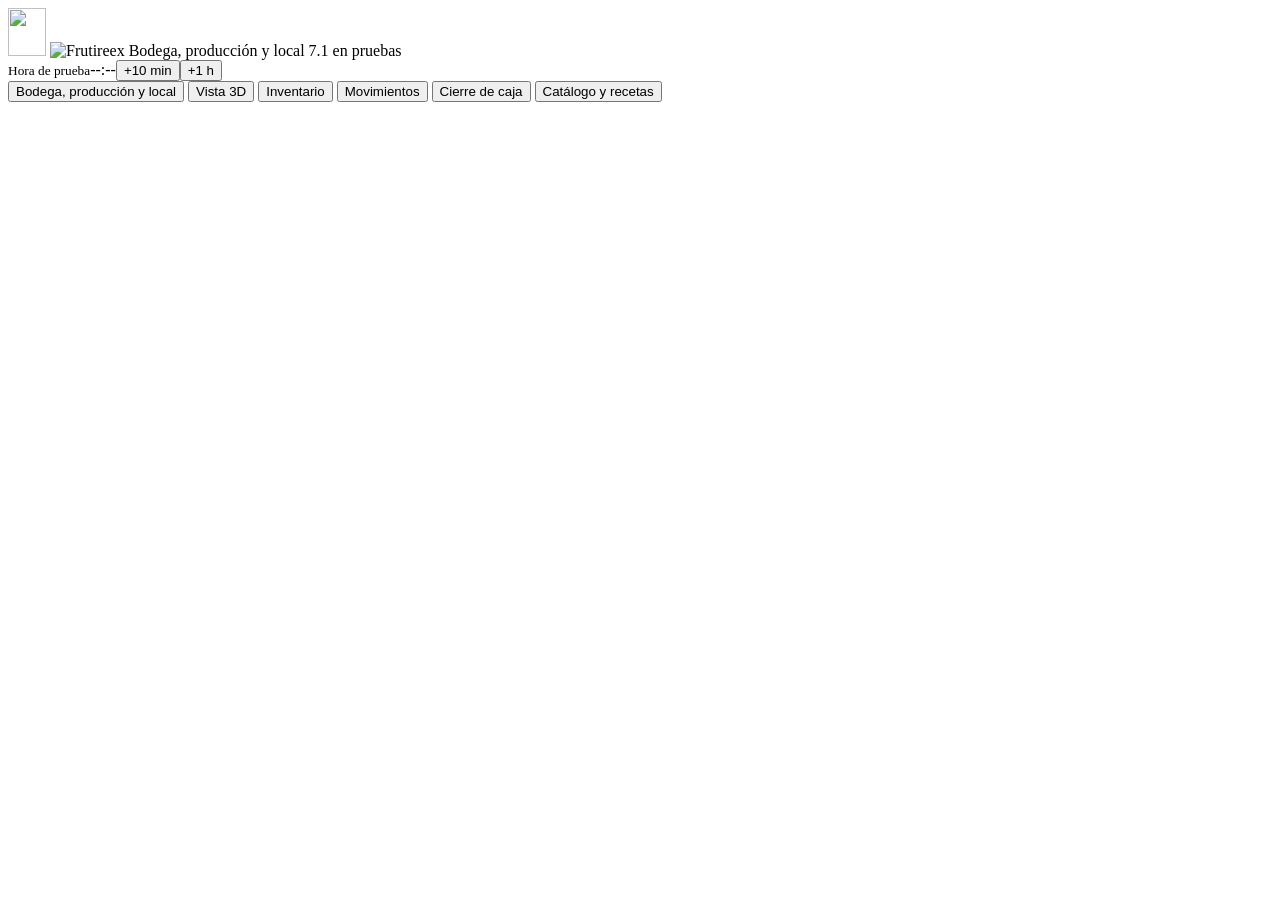
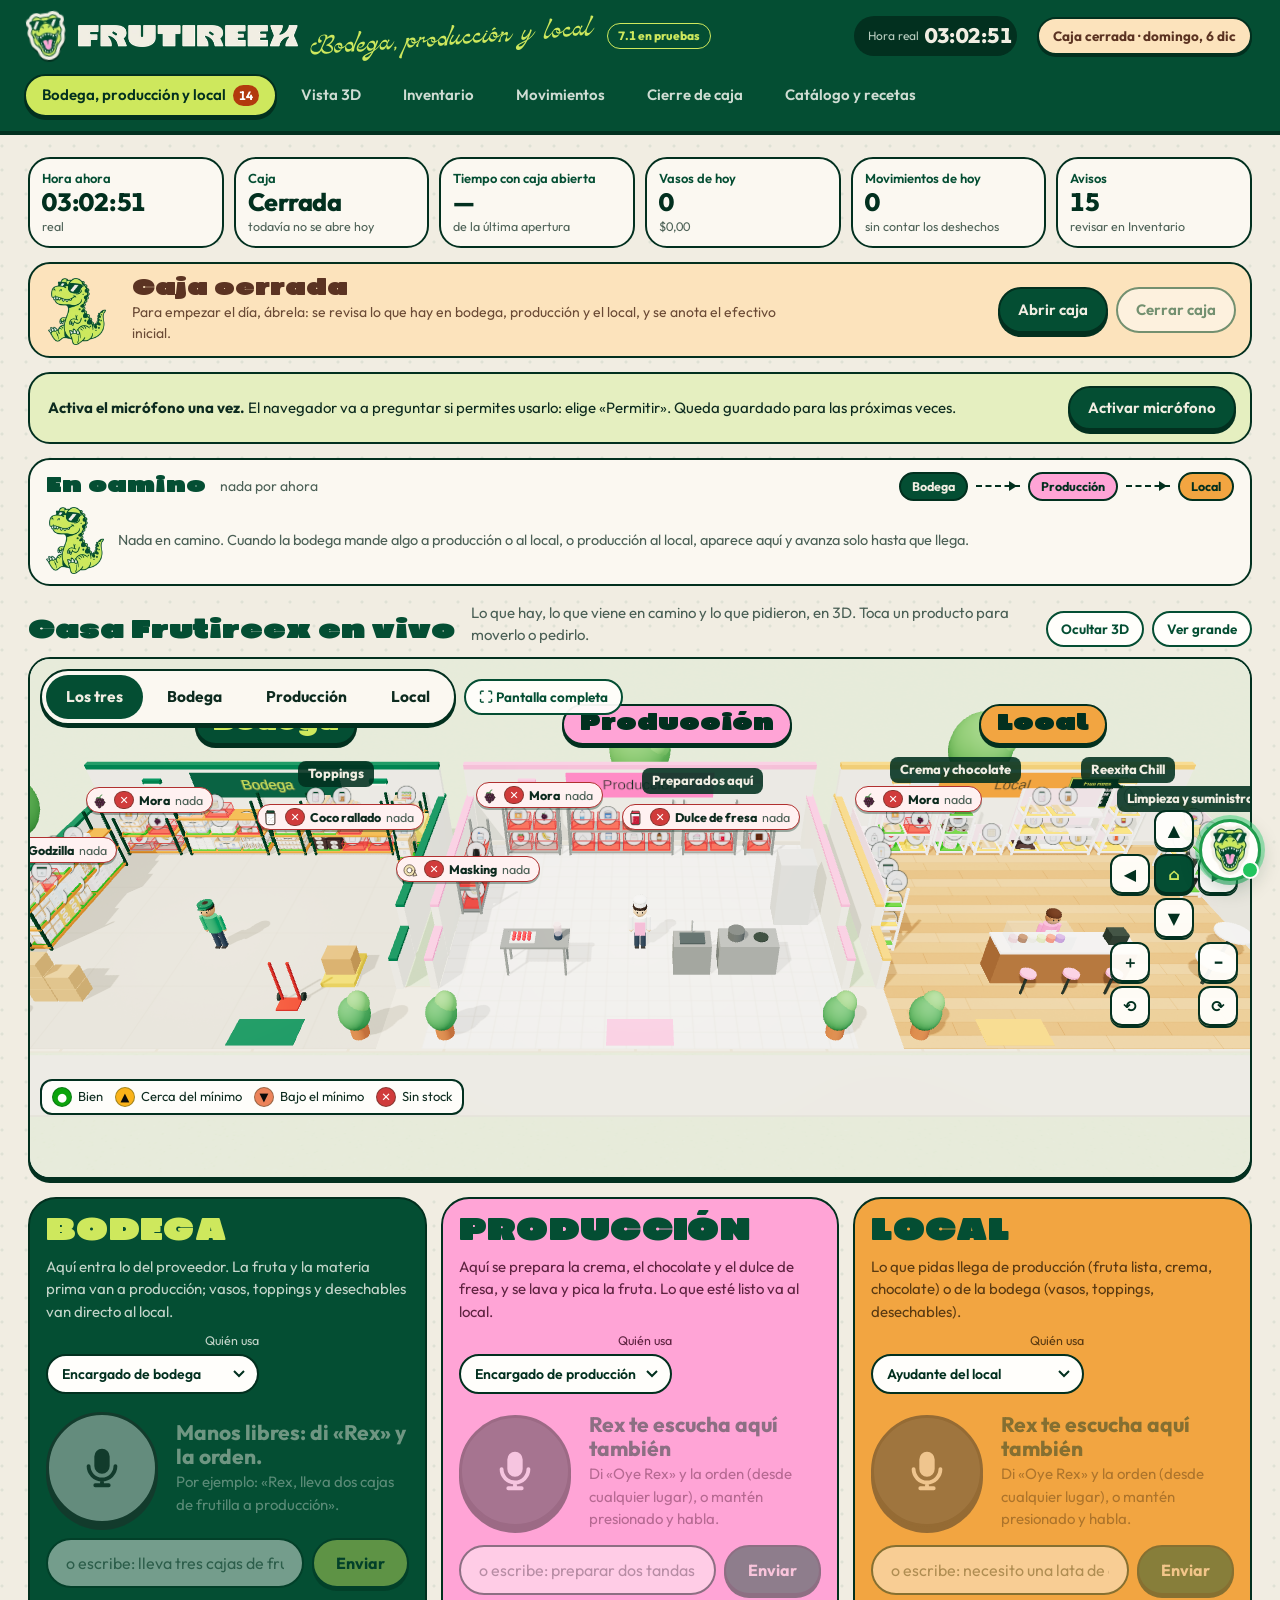
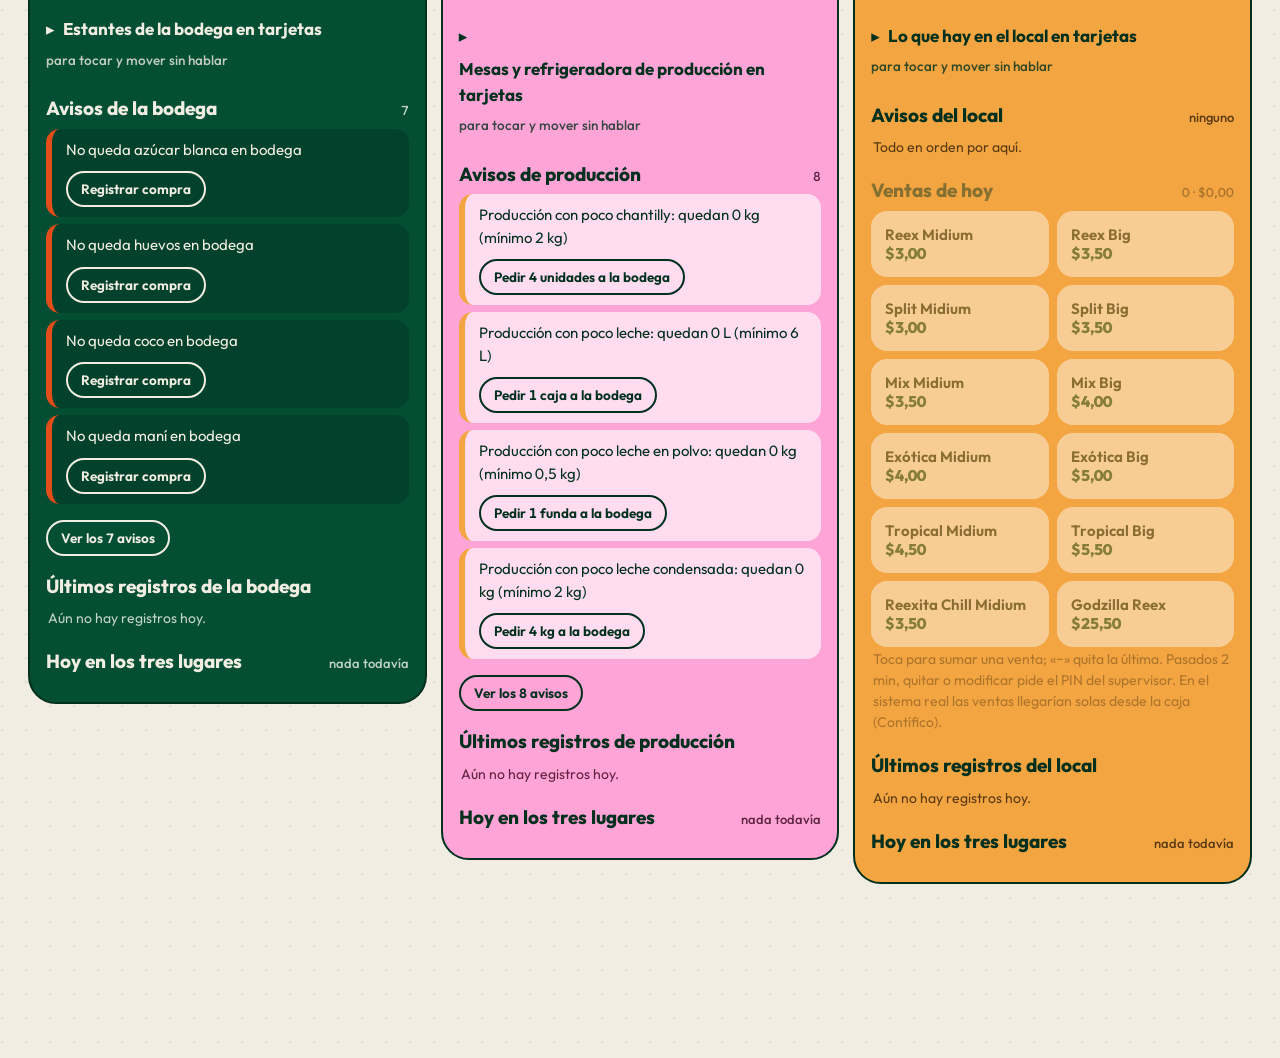
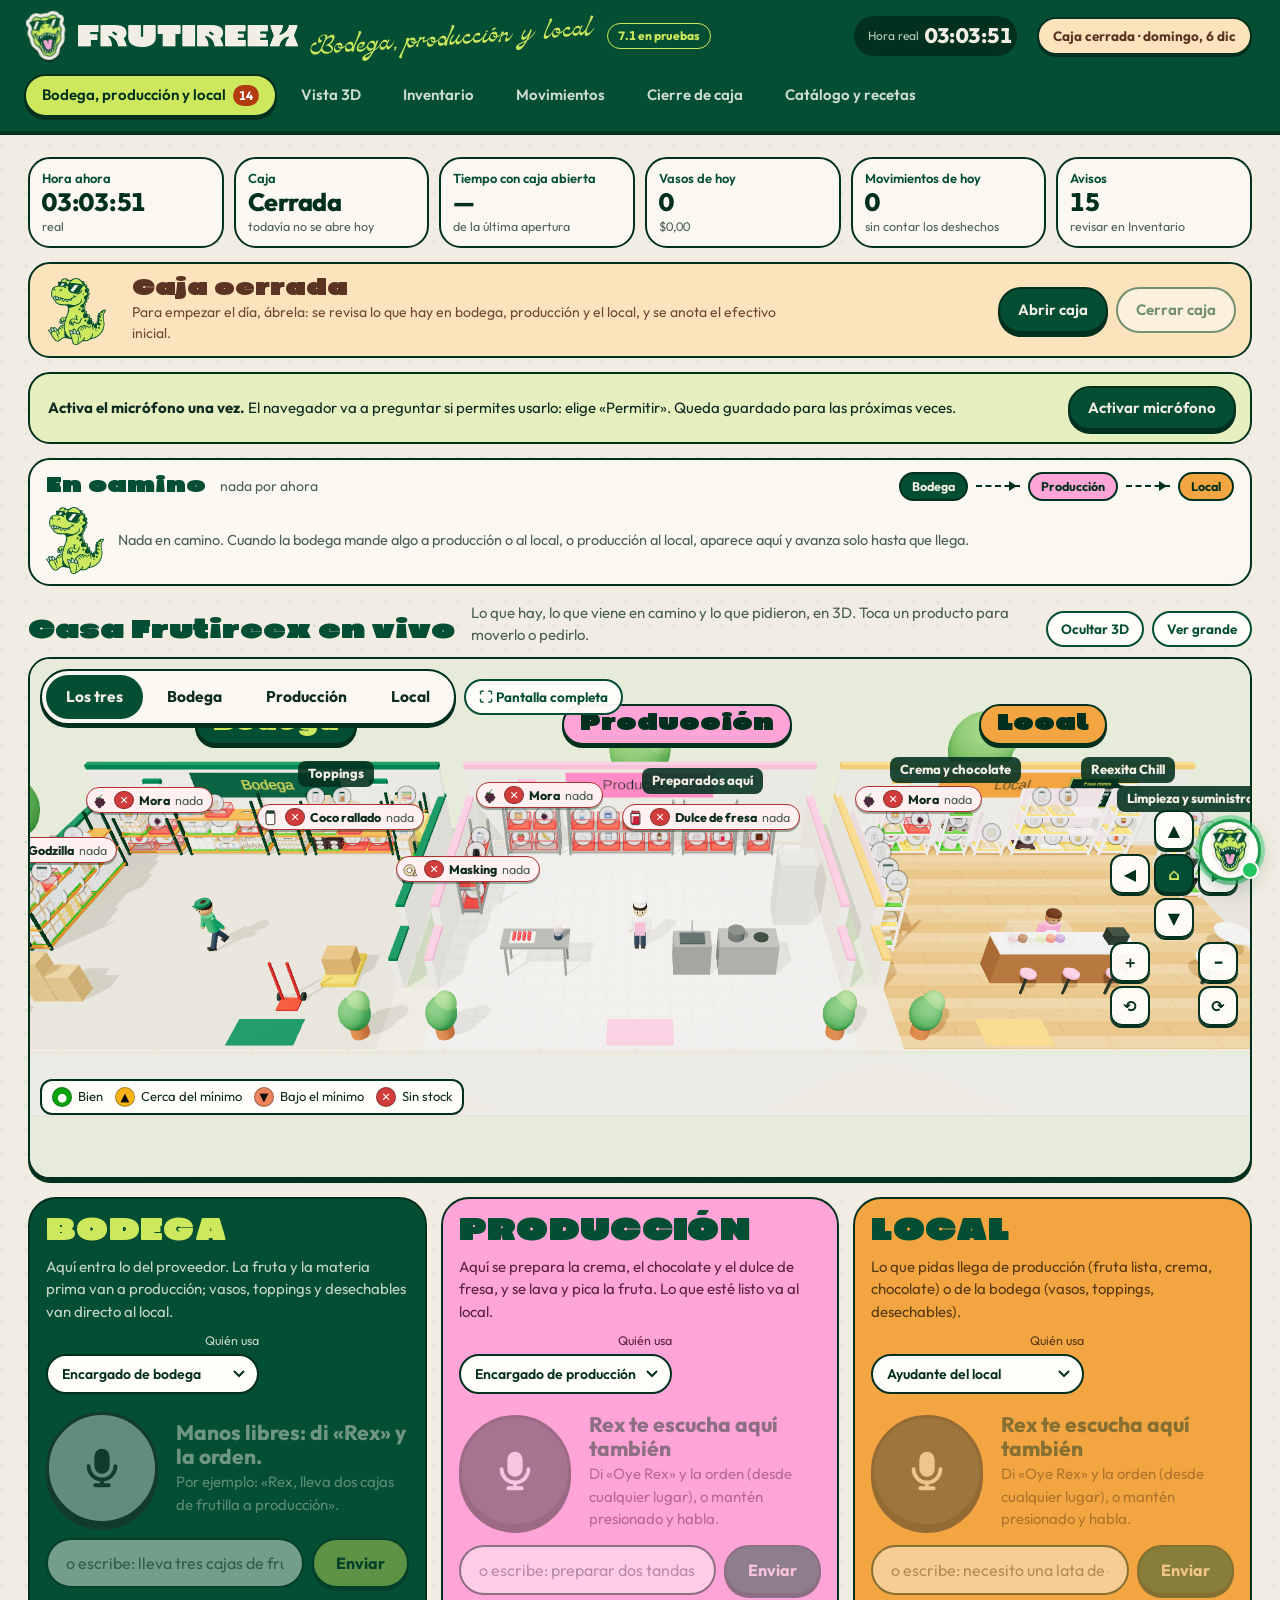
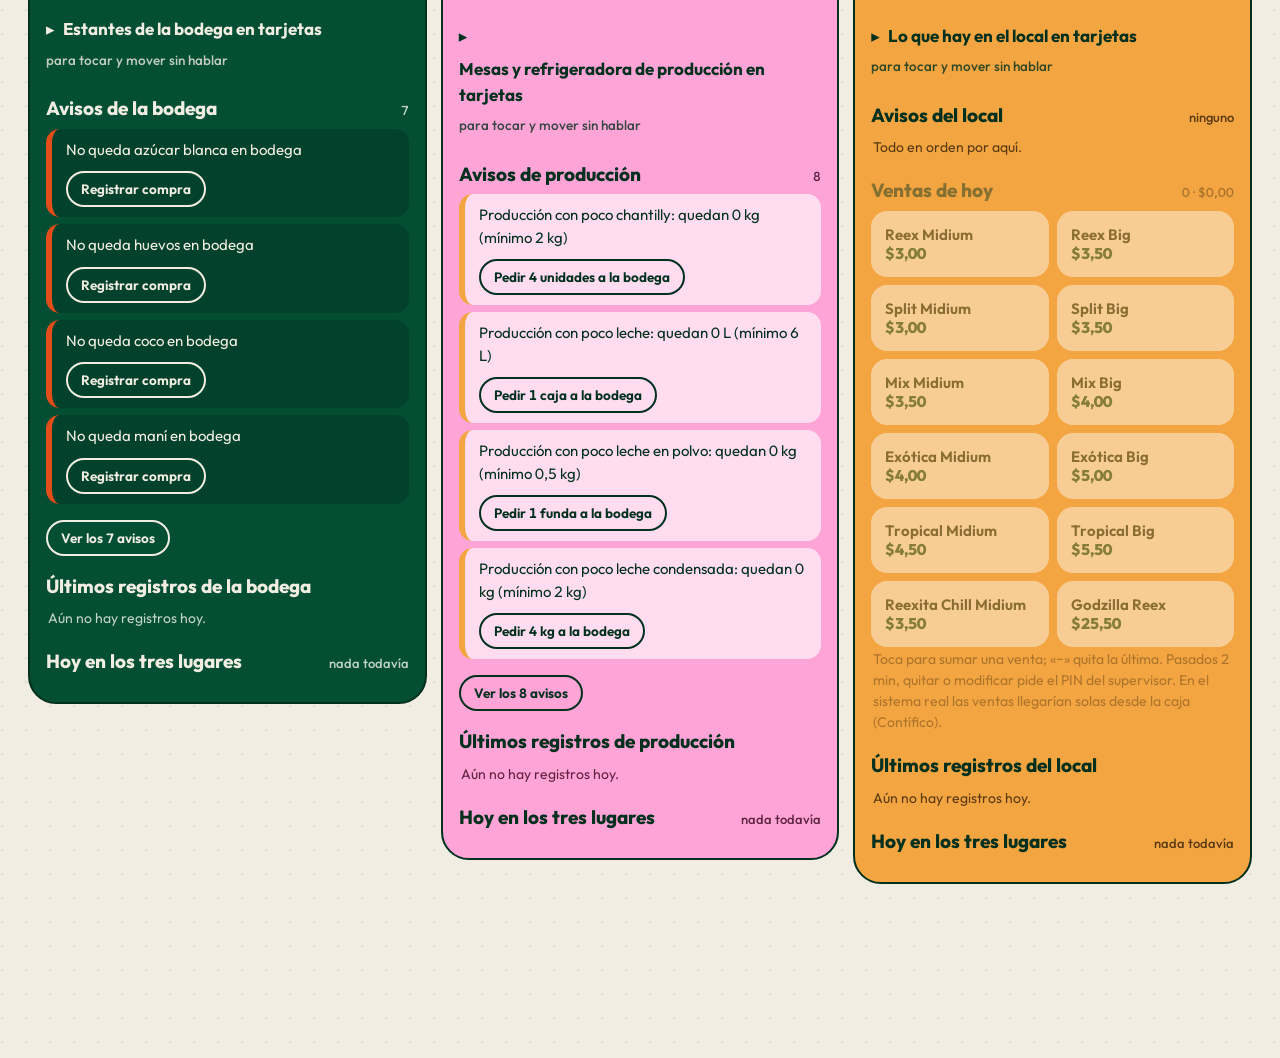
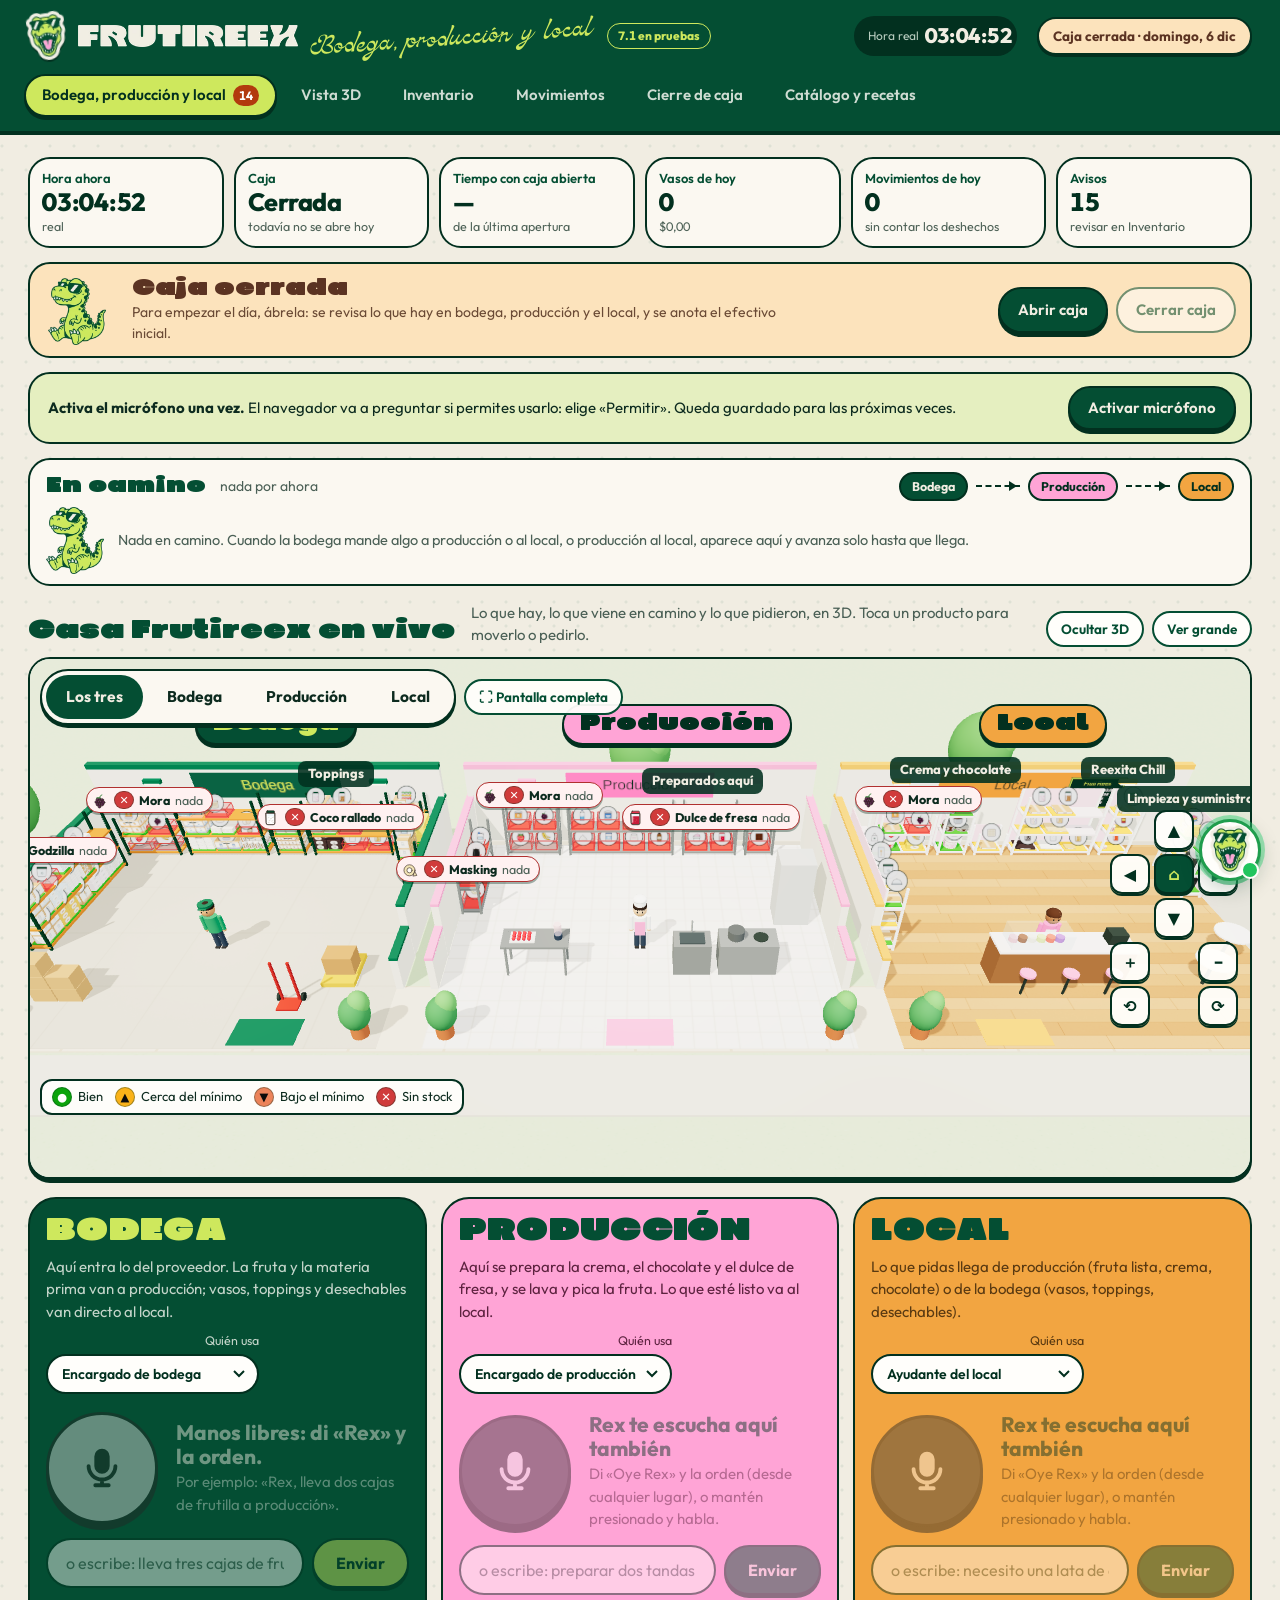
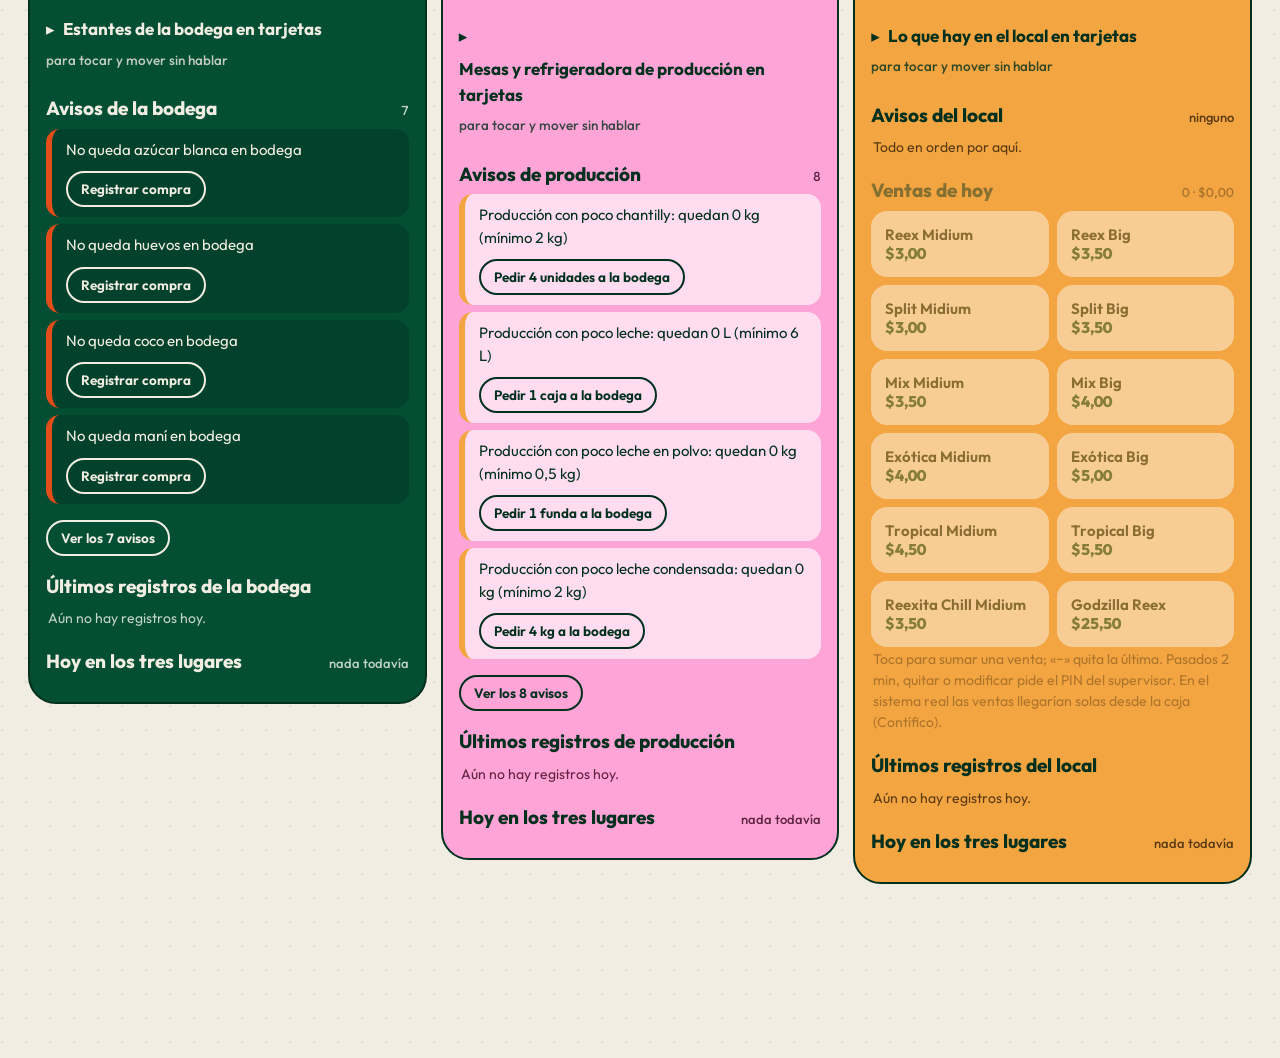
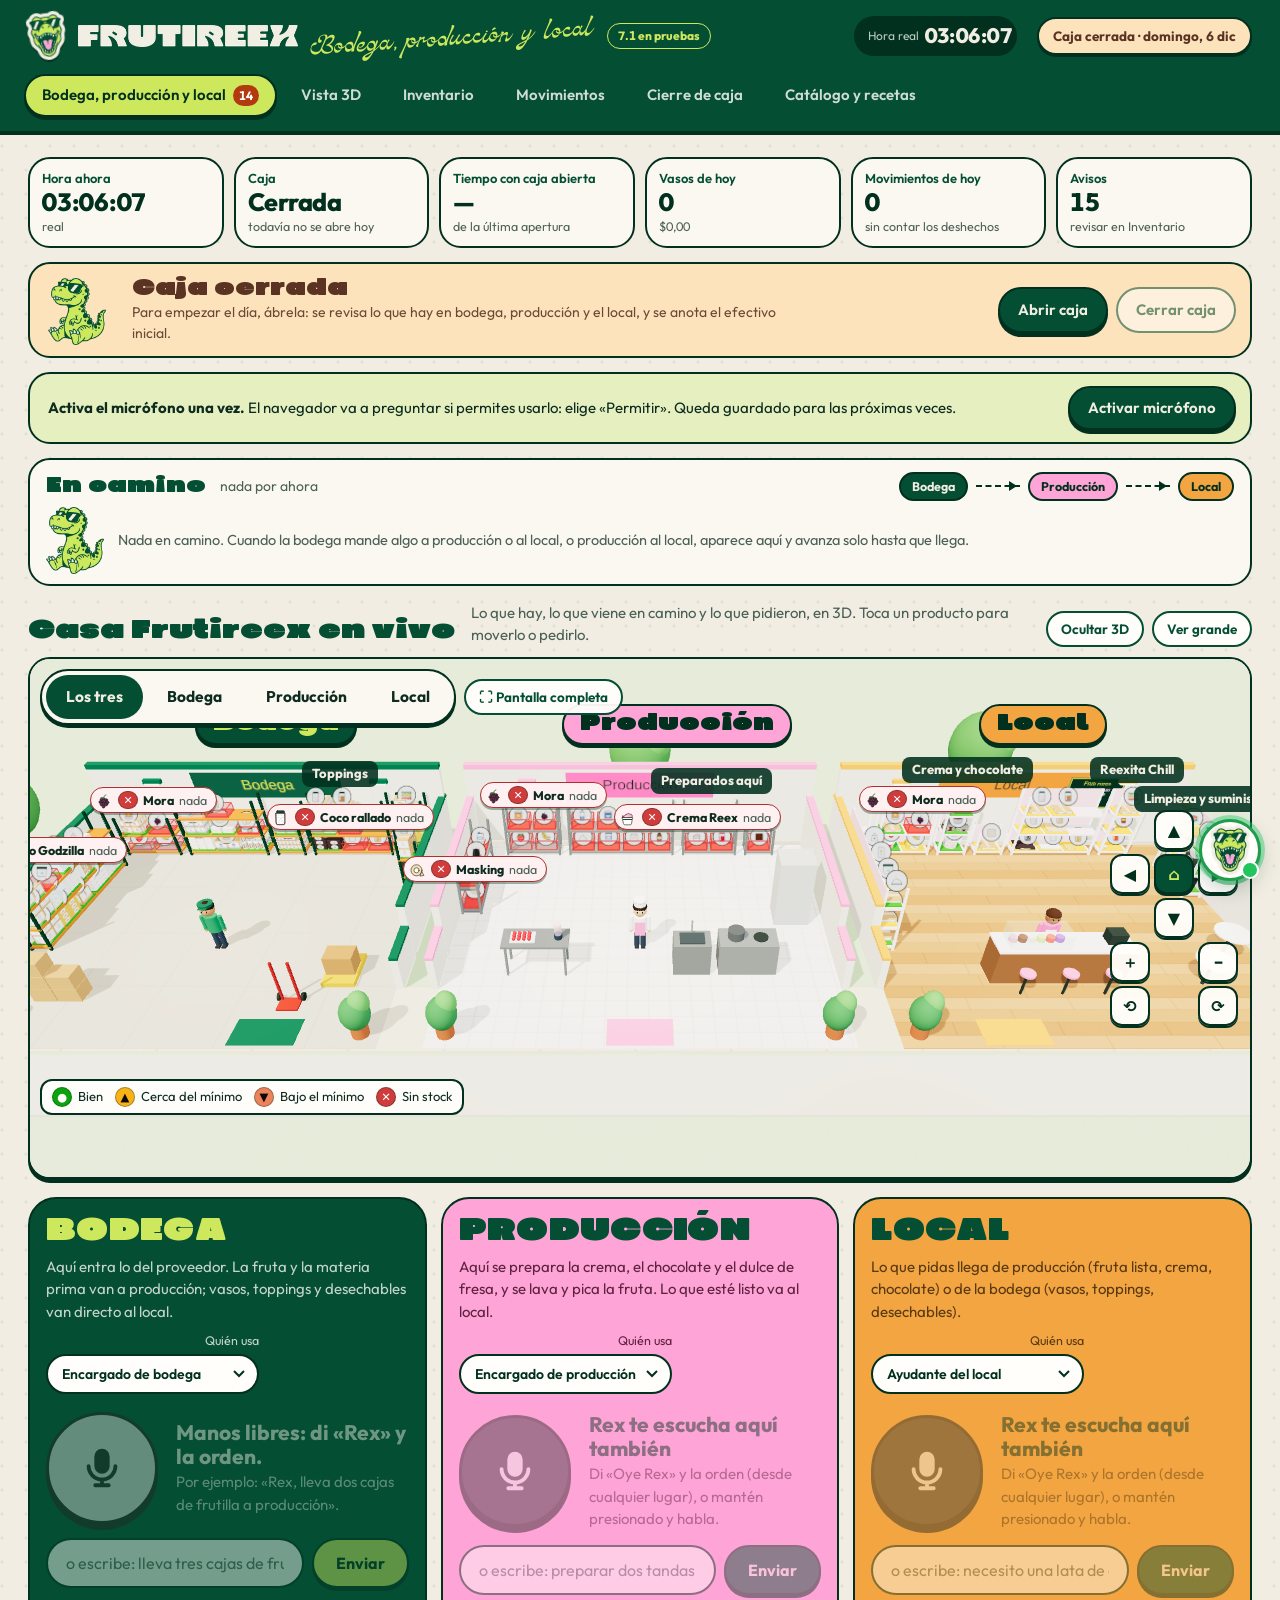
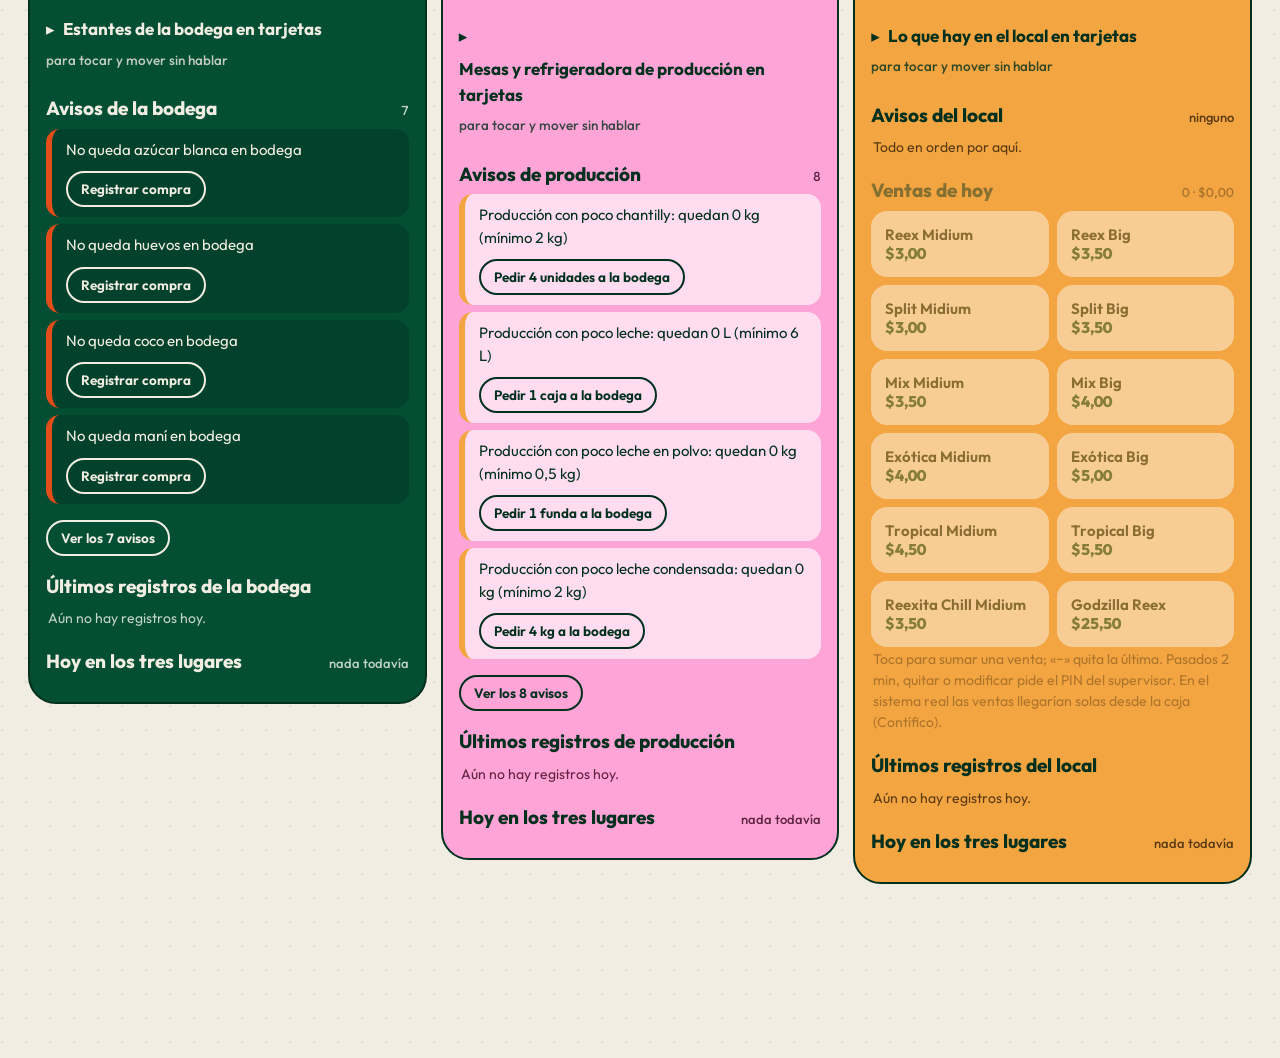
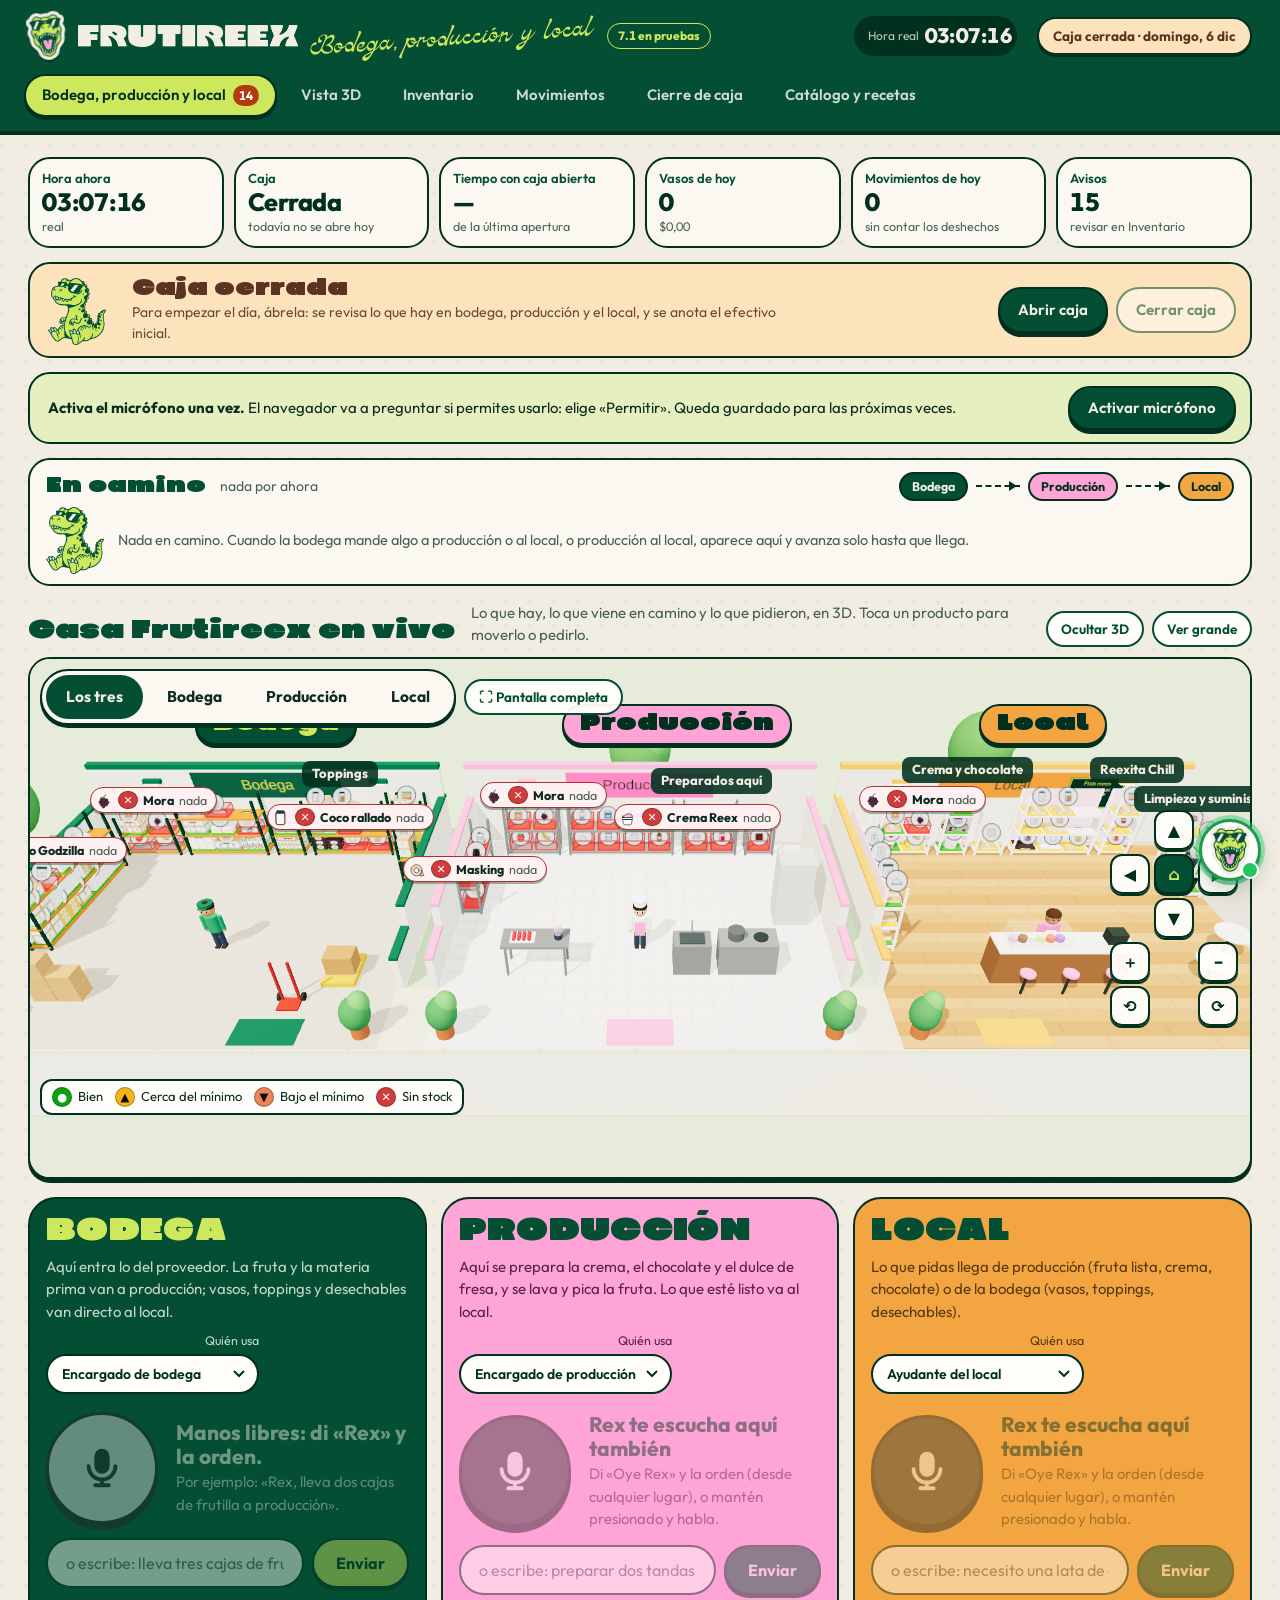
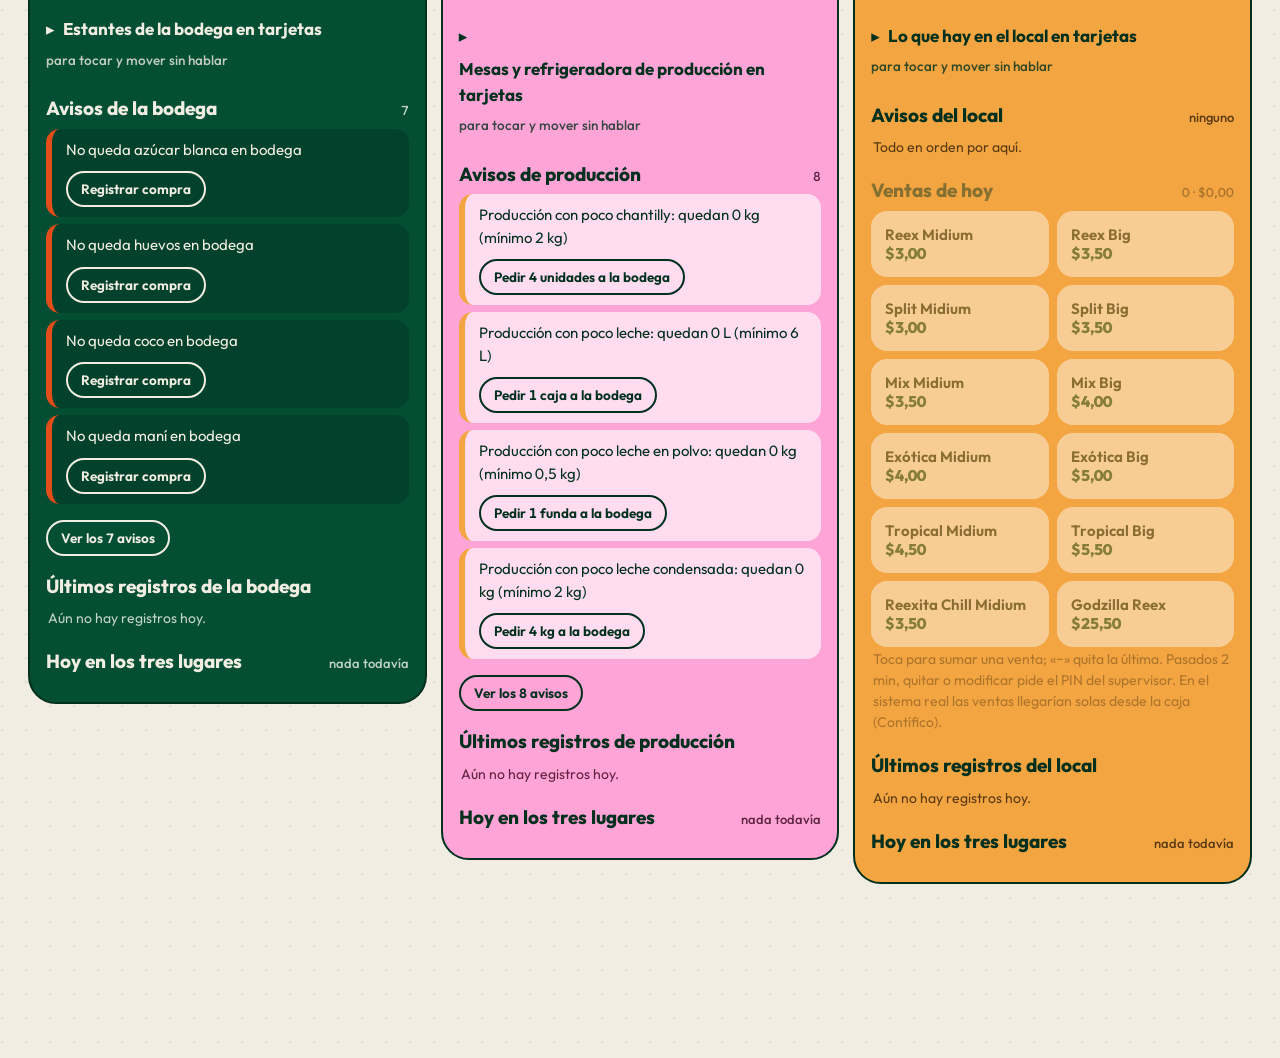
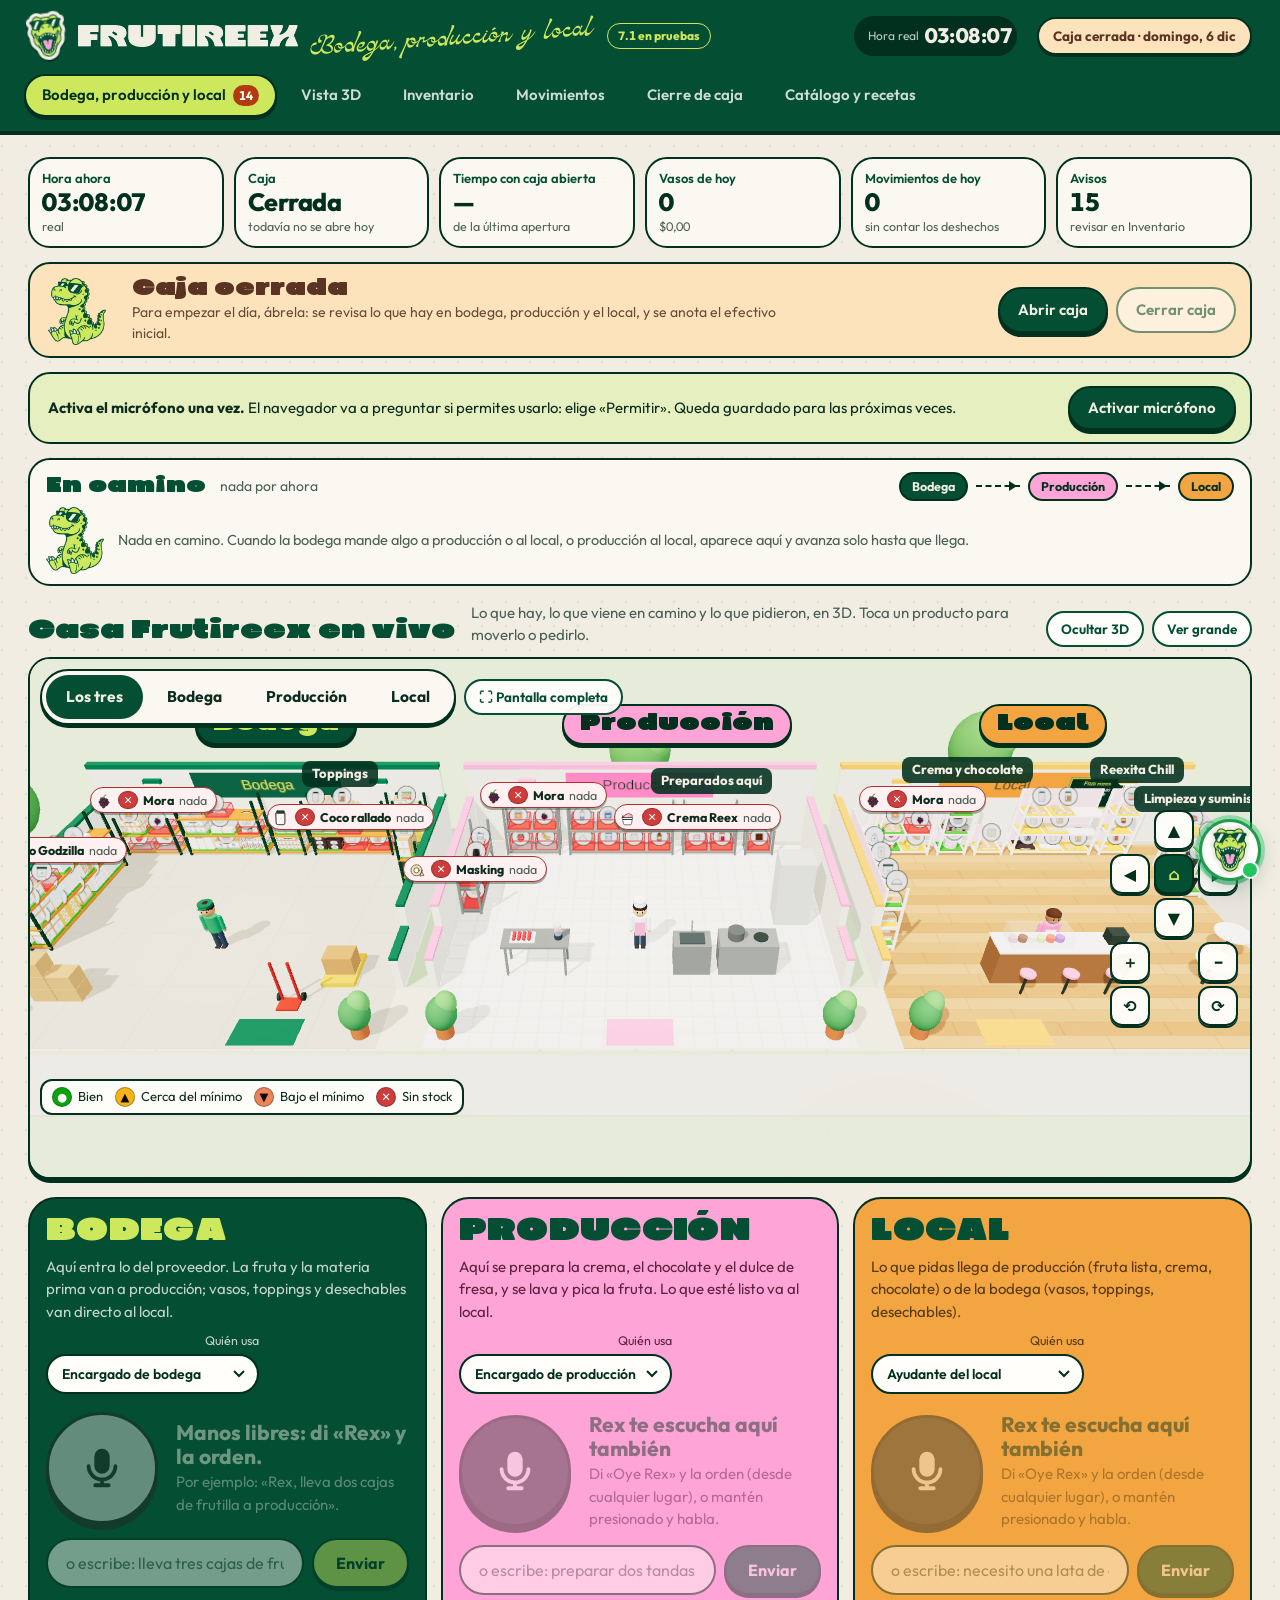
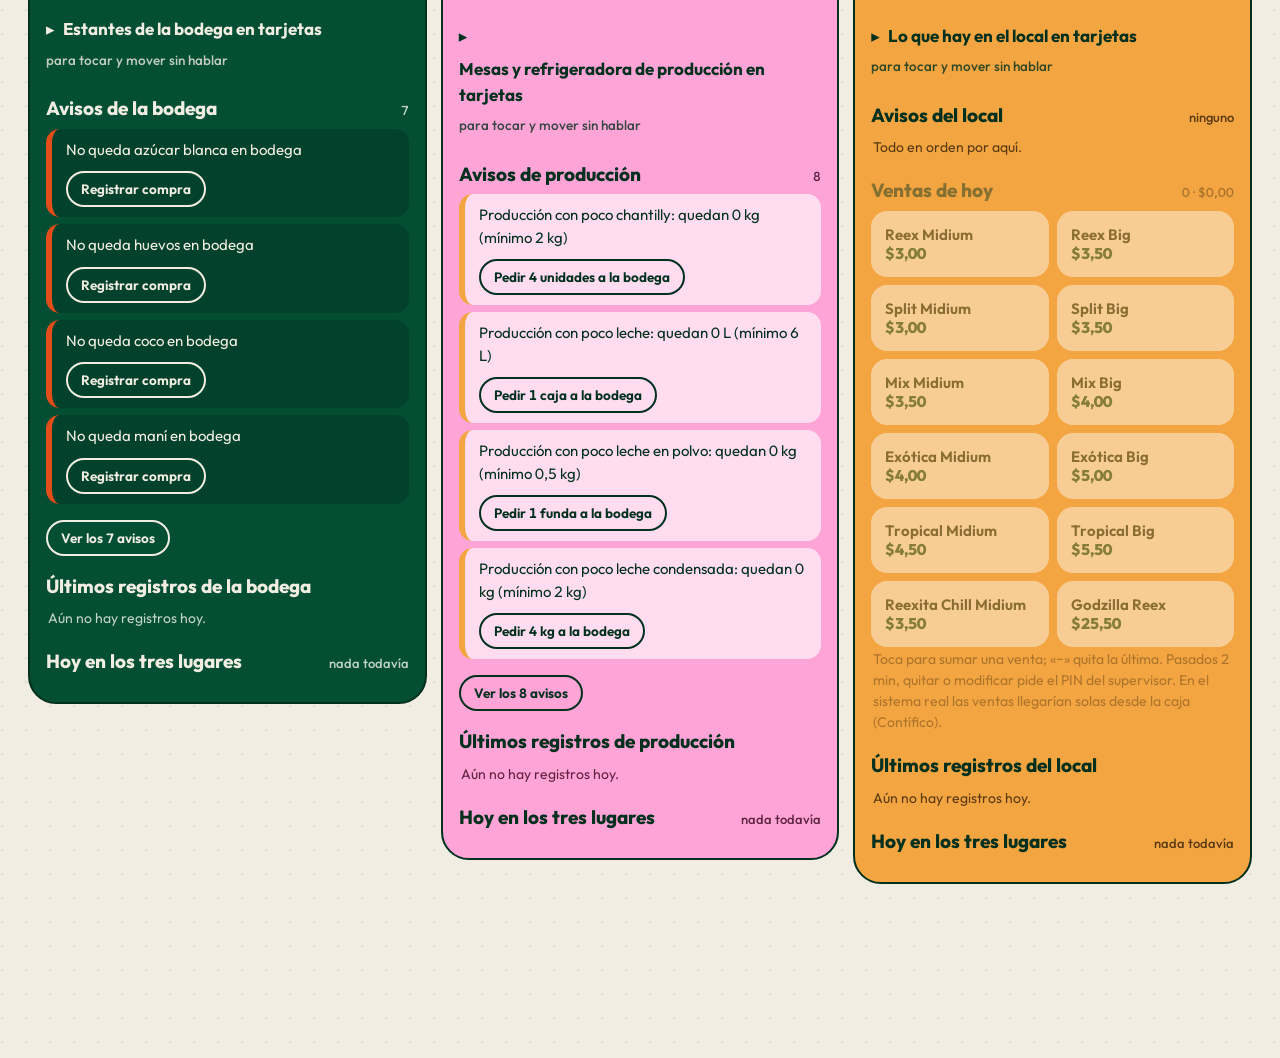
